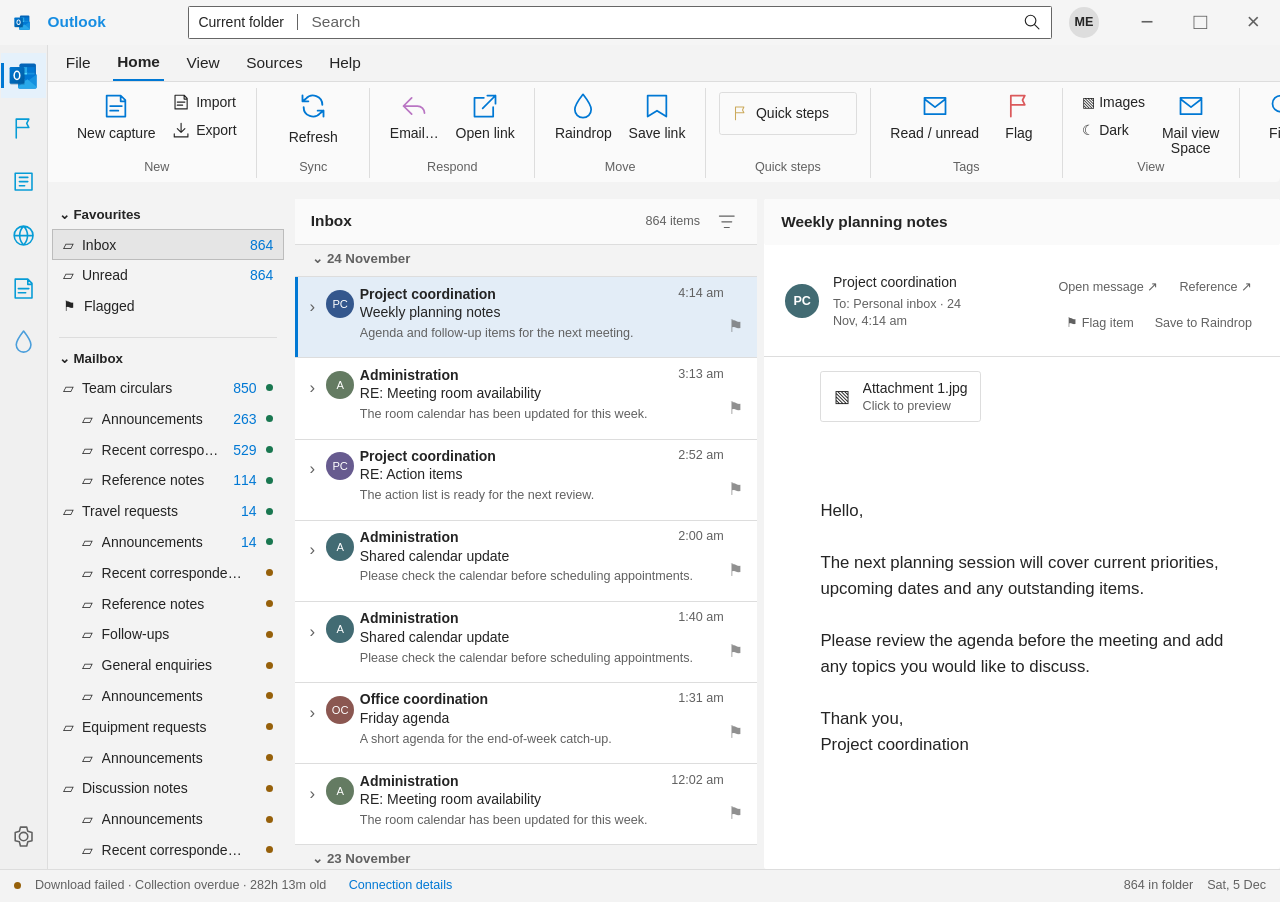
==== index.html @ 83a604a4 "Update public deal snapshot" ====
<!doctype html>
<html lang="en-AU"><head><meta charset="utf-8"><meta name="viewport" content="width=device-width,initial-scale=1"><meta name="referrer" content="no-referrer"><title>Inbox — Outlook</title><link rel="icon" href="data:image/svg+xml,%3Csvg%20xmlns%3D%22http%3A%2F%2Fwww.w3.org%2F2000%2Fsvg%22%20viewBox%3D%220%200%2048%2048%22%20class%3D%22outlook-logo%22%20aria-hidden%3D%22true%22%3E%0A%20%20%3Cdefs%3E%3ClinearGradient%20id%3D%22outlook-tile%22%20x1%3D%220%22%20y1%3D%220%22%20x2%3D%221%22%20y2%3D%221%22%3E%3Cstop%20stop-color%3D%22%230078d4%22%2F%3E%3Cstop%20offset%3D%221%22%20stop-color%3D%22%23005a9e%22%2F%3E%3C%2FlinearGradient%3E%3C%2Fdefs%3E%0A%20%20%3Crect%20x%3D%2217%22%20y%3D%224%22%20width%3D%2227%22%20height%3D%2231%22%20rx%3D%223%22%20fill%3D%22%230364b8%22%2F%3E%0A%20%20%3Cpath%20d%3D%22M19%2010h11v9H19z%22%20fill%3D%22%2328a8ea%22%2F%3E%3Cpath%20d%3D%22M30%2010h12v9H30z%22%20fill%3D%22%230078d4%22%2F%3E%0A%20%20%3Cpath%20d%3D%22M19%2019h11v10H19z%22%20fill%3D%22%2350d9ff%22%2F%3E%3Cpath%20d%3D%22M30%2019h12v10H30z%22%20fill%3D%22%231490df%22%2F%3E%0A%20%20%3Cpath%20d%3D%22M15%2022h30v20a3%203%200%200%201-3%203H18a3%203%200%200%201-3-3z%22%20fill%3D%22%230078d4%22%2F%3E%0A%20%20%3Cpath%20d%3D%22m15%2022%2015%2011%2015-11v20a3%203%200%200%201-3%203H18a3%203%200%200%201-3-3z%22%20fill%3D%22%231490df%22%2F%3E%0A%20%20%3Cpath%20d%3D%22m15%2042%2015-12%2015%2012v1a2%202%200%200%201-2%202H17a2%202%200%200%201-2-2z%22%20fill%3D%22%2328a8ea%22%2F%3E%0A%20%20%3Crect%20x%3D%222%22%20y%3D%2212%22%20width%3D%2224%22%20height%3D%2227%22%20rx%3D%222%22%20fill%3D%22%23003c6b%22%20opacity%3D%22.2%22%2F%3E%0A%20%20%3Crect%20x%3D%221%22%20y%3D%2210%22%20width%3D%2224%22%20height%3D%2227%22%20rx%3D%222%22%20fill%3D%22url%28%23outlook-tile%29%22%2F%3E%0A%20%20%3Cellipse%20cx%3D%2213%22%20cy%3D%2223.5%22%20rx%3D%225.8%22%20ry%3D%228%22%20fill%3D%22%23fff%22%2F%3E%0A%20%20%3Cellipse%20cx%3D%2213%22%20cy%3D%2223.5%22%20rx%3D%223.3%22%20ry%3D%225.4%22%20fill%3D%22%23006cbe%22%2F%3E%0A%3C%2Fsvg%3E%0A">
<style>
:root{color-scheme:light;--bg:#f4f5f7;--surface:#fff;--ink:#242b35;--muted:#697383;--line:#e2e6ec;--blue:#006bb3;--soft:#e9f3fc;--green:#197750;--amber:#96600a;--red:#b43e37;--shadow:0 16px 48px #182d4920}*{box-sizing:border-box}body{margin:0;font:14px 'Segoe UI',Arial,sans-serif;background:var(--bg);color:var(--ink)}body.dark{color-scheme:dark;--bg:#17212c;--surface:#202c38;--ink:#e5ebf1;--muted:#a4b2c0;--line:#354250;--blue:#73bbf0;--soft:#263d52;--green:#8bd1aa;--amber:#edc177;--red:#f19e97;--shadow:0 16px 48px #0005}button,input,select,textarea{font:inherit}button,a,input,select,textarea{outline-offset:3px}button{color:inherit;cursor:pointer;border:0;background:transparent}a{color:var(--blue)}button:disabled{opacity:.5;cursor:default}.top{height:53px;background:#075e9d;color:#fff;display:flex;align-items:center;gap:13px;padding:0 20px}.brand{font-size:18px;font-weight:650;letter-spacing:-.4px;display:flex;gap:10px;align-items:center}.brand-mark{width:26px;height:23px;border:2px solid #fff;border-radius:4px;position:relative}.brand-mark:after{content:'';position:absolute;width:15px;height:15px;top:-6px;left:3px;border-right:2px solid #fff;border-bottom:2px solid #fff;transform:rotate(45deg)}.top .sub{font-size:12px;color:#d6e8f5;margin-left:5px}.search{margin:auto;max-width:560px;flex:1;display:flex;gap:8px;align-items:center;background:#ffffff22;border-radius:5px;padding:7px 11px}.search input{background:transparent;border:0;color:#fff;width:100%;outline:0}.search input::placeholder{color:#deecf7}.avatar{display:grid;place-items:center;width:30px;height:30px;border-radius:50%;background:#ffffff25;font-size:12px;font-weight:700}.tabs{height:38px;display:flex;align-items:stretch;gap:20px;padding-left:25px;background:var(--surface);border-bottom:1px solid var(--line)}.tabs button{font-size:13px;padding:0 5px}.tabs .active{border-bottom:3px solid var(--blue);color:var(--blue);font-weight:650}.ribbon{min-height:68px;display:flex;align-items:center;gap:5px;padding:9px 18px;background:var(--surface);border-bottom:1px solid var(--line);flex-wrap:wrap}.ribbon button{padding:10px 12px;border-radius:4px;display:flex;align-items:center;gap:7px;font-size:13px}.ribbon button:hover,.secondary:hover{background:var(--soft)}.ribbon .primary,.primary{background:var(--blue);color:#fff;border-radius:4px;padding:10px 15px}.dark .primary{color:#132333}.divider{width:1px;height:32px;background:var(--line);margin:0 8px}.ribbon .right{margin-left:auto}.layout{height:calc(100vh - 190px);display:grid;grid-template-columns:224px 380px minmax(320px,1fr)}.sidebar{padding:20px 12px;overflow:auto;border-right:1px solid var(--line);background:var(--bg)}.section{font-size:11px;text-transform:uppercase;letter-spacing:.8px;color:var(--muted);margin:24px 12px 8px;font-weight:650}.section:first-child{margin-top:3px}.folder{width:100%;text-align:left;display:flex;align-items:center;gap:9px;min-height:37px;padding:8px 12px;border-radius:4px;font-size:13px;margin:2px 0}.folder:hover{background:var(--line)}.folder.active{background:var(--soft);font-weight:650;color:var(--blue)}.folder .count{margin-left:auto;color:var(--muted);font-size:11px}.folder.subfolder{padding-left:31px;font-size:12px}.source-dot{height:7px;width:7px;flex-shrink:0;border-radius:50%;background:var(--muted)}.source-dot.ok{background:var(--green)}.source-dot.error{background:var(--amber)}.sidebar-note{margin:28px 12px 5px;font-size:11px;line-height:1.7;color:var(--muted)}.messages{background:var(--surface);border-right:1px solid var(--line);display:flex;flex-direction:column;min-height:0}.list-head{padding:19px 20px 13px}.list-head h1{margin:0;font-size:21px;font-weight:600;letter-spacing:-.5px}.list-head .hint{font-size:11px;color:var(--muted);margin-top:5px}.filters{display:flex;gap:7px;padding:0 16px 12px;align-items:center;flex-wrap:wrap;border-bottom:1px solid var(--line)}.filter{font-size:11px;max-width:150px;background:var(--bg);color:var(--ink);border:1px solid var(--line);border-radius:4px;padding:6px 7px}.filters input{width:86px}.list{overflow:auto;flex:1}.message{width:100%;text-align:left;position:relative;padding:14px 15px 14px 20px;border-bottom:1px solid var(--line);min-height:112px;display:block}.message:hover{background:var(--bg)}.message.selected{background:var(--soft)}.message.unread:before{position:absolute;content:'';left:0;top:15px;bottom:15px;width:3px;background:var(--blue)}.message-top{display:flex;justify-content:space-between;gap:8px;margin-bottom:6px;font-size:11px;color:var(--muted)}.message .sender{font-weight:600;color:var(--ink);font-size:12px}.message .subject{font-size:13px;line-height:1.45;margin-right:25px}.message.unread .subject{font-weight:650}.message .preview{color:var(--muted);font-size:11px;white-space:nowrap;overflow:hidden;text-overflow:ellipsis;margin-top:7px}.flag{position:absolute;right:10px;top:43px;font-size:19px;color:var(--muted);padding:4px}.flag.saved{color:var(--blue)}.badge{display:inline-block;font-size:10px;border-radius:3px;padding:3px 5px;background:var(--bg);color:var(--muted);margin-right:5px}.badge.stale{color:var(--amber)}.badge.drop{color:var(--green)}.reading{overflow:auto;padding:30px 36px;background:var(--surface)}.read-head{display:flex;justify-content:space-between;gap:15px}.read-head h2{font-size:24px;font-weight:600;letter-spacing:-.6px;line-height:1.4;margin:12px 0 23px}.from{display:flex;gap:12px;align-items:center}.sender-avatar{width:36px;height:36px;border-radius:50%;display:grid;place-items:center;background:var(--soft);color:var(--blue);font-size:12px;font-weight:700}.from strong{font-size:13px}.from small{display:block;color:var(--muted);font-size:11px;margin-top:4px}.read-actions{display:flex;flex-wrap:wrap;gap:8px;padding:21px 0;border-bottom:1px solid var(--line)}.secondary{border:1px solid var(--line);border-radius:4px;padding:9px 13px;font-size:12px;display:inline-flex;align-items:center;gap:6px;text-decoration:none;color:var(--ink)}.price-box{margin:24px 0;padding:18px 20px;border:1px solid var(--line);border-radius:6px;display:flex;gap:20px;align-items:center;flex-wrap:wrap}.price{font-size:29px;font-weight:600;letter-spacing:-.8px}.price-box small{color:var(--muted);font-size:11px;display:block;line-height:1.6;max-width:320px}.price-change{color:var(--green);font-size:12px}.body-text{font-size:14px;line-height:1.85;white-space:pre-wrap;overflow-wrap:anywhere;margin:22px 0}.details{margin:24px 0;font-size:12px;display:grid;grid-template-columns:130px 1fr;gap:10px}.details dt{color:var(--muted)}.details dd{margin:0;overflow-wrap:anywhere}.deal-image{display:block;max-width:100%;max-height:280px;object-fit:contain;margin:20px auto;border-radius:5px}.notice{font-size:12px;line-height:1.7;padding:12px 15px;border-radius:4px;background:var(--soft);color:var(--muted);margin:15px 0}.notice.warn{background:var(--bg);color:var(--amber);border-left:3px solid var(--amber)}.empty{padding:45px 25px;text-align:center;color:var(--muted)}.empty .symbol{font-size:38px;color:var(--blue);margin-bottom:20px}.empty h2,.empty h3{color:var(--ink);font-weight:600}.empty p{font-size:13px;line-height:1.8;max-width:410px;margin:15px auto}.empty button{margin:8px 4px}.statusbar{height:31px;display:flex;align-items:center;padding:0 16px;gap:12px;font-size:11px;color:var(--muted);background:var(--bg);border-top:1px solid var(--line)}.statusbar .spacer{margin-left:auto}.statusbar button{font-size:11px;color:var(--blue)}dialog{color:var(--ink);background:var(--surface);border:1px solid var(--line);border-radius:10px;box-shadow:var(--shadow);width:min(680px,calc(100vw - 30px));padding:26px;max-height:85vh}dialog::backdrop{background:#15233570}.dialog-head{display:flex;align-items:center;justify-content:space-between;margin-bottom:15px}.dialog-head h2{font-size:21px;font-weight:600;margin:0}.close{font-size:24px;color:var(--muted)}.field{display:block;width:100%;padding:10px;border:1px solid var(--line);border-radius:4px;background:var(--bg);color:var(--ink);margin:8px 0 13px}.dialog-copy{line-height:1.8;font-size:13px;color:var(--muted)}.source-row{padding:12px 0;border-bottom:1px solid var(--line);display:flex;justify-content:space-between;gap:15px}.source-row strong{font-size:12px}.source-row p{margin:5px 0;font-size:11px;color:var(--muted);line-height:1.6}.source-row a{font-size:11px;white-space:nowrap}.settings-buttons{display:flex;gap:8px;flex-wrap:wrap;margin-top:18px}.capture-link{display:inline-block;text-decoration:none;background:var(--blue);color:#fff;padding:12px 18px;border-radius:5px;font-weight:600;margin:12px 0}.dark .capture-link{color:#132333}.toast{position:fixed;bottom:47px;left:50%;transform:translateX(-50%);padding:12px 20px;background:var(--ink);color:var(--surface);border-radius:6px;box-shadow:var(--shadow);font-size:13px;z-index:20;max-width:90vw}.hidden{display:none!important}.back{display:none}#watch-query{min-width:0}.watch-row{display:flex;align-items:center;gap:8px;margin:9px 0}.watch-row button{margin-left:auto}.kbd{font-size:10px;background:var(--bg);border:1px solid var(--line);border-radius:3px;padding:1px 4px}.portable-warning{font-size:11px;color:var(--muted);line-height:1.7}.screen-reader{position:absolute;width:1px;height:1px;overflow:hidden;clip:rect(0,0,0,0)}
@media(min-width:1500px){.layout{grid-template-columns:240px 430px minmax(320px,1fr)}.reading{padding:35px 55px}}@media(max-width:1050px){.layout{grid-template-columns:182px 320px minmax(260px,1fr)}.reading{padding:24px 22px}.top .sub{display:none}.ribbon button{padding:9px}.sidebar{padding:18px 8px}.folder{padding-left:8px}.folder.subfolder{padding-left:20px}}@media(max-width:800px){.top{padding:0 12px}.brand{font-size:15px}.brand-mark{display:none}.layout{height:calc(100vh - 230px);grid-template-columns:145px 1fr}.reading{display:none}.layout.reading-open .messages{display:none}.layout.reading-open .reading{display:block;grid-column:2}.back{display:inline-flex}.ribbon .right{margin-left:0}.ribbon{min-height:108px}.statusbar{white-space:nowrap;overflow:hidden}.statusbar .spacer{display:none}.top .avatar{display:none}}@media(max-width:480px){.layout{grid-template-columns:115px 1fr}.folder{font-size:11px;gap:5px}.folder.subfolder{font-size:10px;padding-left:10px}.section{font-size:9px;margin-left:7px}.sidebar-note{margin:20px 7px;font-size:10px}.reading{padding:18px 16px}.read-head h2{font-size:19px}.message{padding-left:14px}.ribbon button{font-size:11px;padding:8px}.divider{margin:0 3px}.top .search{max-width:185px}.list-head{padding-left:15px}}
/* Outlook-style chrome drawn in CSS/SVG; no work account or organisation data. */
:root{--bg:#f3f3f3;--surface:#fff;--ink:#242424;--muted:#616161;--line:#dedede;--blue:#0078d4;--soft:#e5f1fb;--ribbon:#fafafa;--rail:#f0f0f0;--selection:#cfe7fa;--flag-bg:#fff9dc;--title:#f5f5f5;color-scheme:light}
body.dark{--bg:#1a1a1a;--surface:#262626;--ink:#efefef;--muted:#b5b5b5;--line:#414141;--blue:#59b0f7;--soft:#243a49;--ribbon:#282828;--rail:#202020;--selection:#073950;--flag-bg:#493d00;--title:#090909;color-scheme:dark}
body{height:100vh;overflow:hidden;font:12px 'Segoe UI',Arial,sans-serif;background:var(--bg)}button{transition:background .08s}.oi{width:18px;height:18px;display:inline-block;fill:none;stroke:currentColor;stroke-width:1.5;stroke-linecap:round;stroke-linejoin:round;vertical-align:middle;flex-shrink:0}.top{height:32px;padding:0 12px 0 10px;gap:12px;background:var(--title);color:var(--ink);border-bottom:1px solid var(--line)}.brand{font-size:13px;letter-spacing:0;gap:16px;min-width:156px}.brand-mark{display:none}.app-label{color:var(--blue);font-size:11px;font-weight:600}.top .sub{display:none}.search{margin:0;background:var(--surface);border:1px solid #b4b4b4;border-radius:3px;max-width:440px;height:24px;padding:2px 7px;font-size:11px}.dark .search{background:#292929;border-color:#585858}.search input{color:var(--ink);font-size:11px}.search input::placeholder{color:var(--muted)}.search .oi{width:13px;height:13px}.top-tools{margin-left:auto;display:flex;align-items:center;gap:5px}.top-tools button{padding:4px}.top-tools .oi{width:15px;height:15px}.avatar{width:22px;height:22px;font-size:9px;background:var(--line);color:var(--ink)}.window-glyph{font-size:12px;color:var(--muted);padding:0 8px;user-select:none}.tabs{height:26px;background:var(--bg);padding-left:44px;gap:14px;border:0}.tabs button{font-size:11px;padding:0 3px;color:var(--ink)}.tabs .active{border-bottom:2px solid var(--blue);color:var(--ink);font-weight:600}.ribbon{height:84px;min-height:84px;display:flex;flex-wrap:nowrap;align-items:stretch;gap:0;padding:4px 8px 3px 39px;background:var(--ribbon);border:1px solid var(--line);border-width:1px 0;overflow-x:auto;scrollbar-width:thin}.ribbon-group{display:flex;position:relative;gap:2px;padding:0 8px 15px;border-right:1px solid var(--line);flex-shrink:0;align-items:flex-start}.ribbon-group:last-child{border:0}.ribbon-caption{position:absolute;bottom:1px;left:0;right:0;text-align:center;color:var(--muted);font-size:9px;line-height:13px}.ribbon button{font-size:10px;padding:4px 5px;border-radius:2px;display:flex;gap:4px;align-items:center;white-space:nowrap}.ribbon button:hover{background:var(--soft)}.ribbon .large-command{height:58px;min-width:43px;display:flex;flex-direction:column;justify-content:flex-start;gap:5px;padding:3px 5px;line-height:1.1}.large-command .oi{width:24px;height:24px}.ribbon .primary{background:transparent;color:var(--ink)}.ribbon .primary .oi{color:var(--blue)}.command-stack{display:flex;flex-direction:column;gap:0}.command-stack button{height:21px}.command-stack .oi{width:15px;height:15px}.ribbon .muted-command{opacity:.55}.ribbon .reply-icon{color:#a15ab7}.ribbon .right{margin:0}.divider{display:none}.app-rail{position:absolute;top:32px;left:0;bottom:22px;width:34px;background:var(--rail);border-right:1px solid var(--line);display:flex;align-items:center;flex-direction:column;gap:6px;padding-top:6px}.rail-button{width:32px;height:32px;display:grid;place-items:center;position:relative;color:#079cd6}.rail-button .oi{width:18px;height:18px}.rail-button.active{background:var(--soft)}.rail-button.active:before{content:'';position:absolute;left:0;top:7px;bottom:7px;width:2px;background:var(--blue)}.rail-button:last-child{margin-top:auto;color:var(--muted);margin-bottom:7px}.layout{margin-left:34px;width:calc(100% - 34px);height:calc(100vh - 164px);grid-template-columns:174px 300px minmax(300px,1fr);gap:4px;background:var(--bg)}.sidebar{padding:5px 3px 8px;background:var(--bg);border-right:0;scrollbar-width:thin}.section{font-size:10px;letter-spacing:0;text-transform:none;color:var(--ink);font-weight:600;margin:14px 5px 5px}.section:first-child{margin-top:5px}.folder{border-radius:2px;min-height:26px;height:26px;padding:4px 7px;font-size:10.5px;gap:6px;margin:0;white-space:nowrap}.folder .oi{width:13px;height:13px}.folder .folder-name{overflow:hidden;text-overflow:ellipsis;flex:1}.folder .count{font-size:10px;color:var(--blue)}.folder.subfolder{padding-left:21px;font-size:10px}.folder.active{background:var(--line);color:var(--ink);font-weight:600}.dark .folder.active{background:#383838}.folder:hover{background:var(--soft)}.folder .source-dot{width:5px;height:5px;position:absolute;right:7px}.folder.has-health{padding-right:19px;position:relative}.sidebar-note{font-size:9px;line-height:1.6;margin:22px 7px 5px;color:var(--muted)}.sidebar-account{margin-top:15px;border-top:1px solid var(--line);padding-top:9px}.messages{border-right:0;min-width:0;background:var(--surface)}.list-head{height:31px;min-height:31px;padding:7px 11px;display:flex;align-items:center;gap:8px;background:var(--ribbon);border-bottom:1px solid var(--line)}.list-head h1{font-size:12px;font-weight:650;letter-spacing:0;white-space:nowrap}.list-head .hint{font-size:9px;margin:0 0 0 auto;text-align:right;max-width:170px;overflow:hidden;text-overflow:ellipsis;white-space:nowrap}.filters{padding:5px 8px;gap:4px;background:var(--surface);flex-wrap:wrap;border-bottom:1px solid var(--line)}.filter{font-size:9px;padding:3px 4px;background:transparent;border:1px solid transparent;max-width:123px;height:23px}.filter:hover,.filter:focus{border-color:var(--line)}.filters input{width:60px;border-color:var(--line)}.list{scrollbar-width:thin}.date-divider{padding:5px 12px;background:var(--ribbon);border-bottom:1px solid var(--line);font-size:10px;color:var(--muted);font-weight:600}.message{padding:9px 20px 8px 40px;min-height:79px;border-bottom:1px solid var(--line)}.message.selected{background:var(--selection)!important}.message.saved-row{background:var(--flag-bg)}.message.unread:before{top:0;bottom:0;width:2px}.message-top{font-size:9px;margin-bottom:3px;gap:7px}.message .sender{font-size:10.5px;font-weight:400;overflow:hidden;text-overflow:ellipsis;white-space:nowrap;max-width:78%}.message.unread .sender{font-weight:600}.message-top time{font-size:9px;flex-shrink:0}.message .subject{font-size:10.5px;line-height:1.3;margin-right:0;display:-webkit-box;-webkit-line-clamp:2;-webkit-box-orient:vertical;overflow:hidden}.message .preview{font-size:9.5px;margin-top:3px;line-height:1.3}.message-avatar{position:absolute;left:9px;top:12px;width:23px;height:23px;border-radius:50%;display:grid;place-items:center;color:#fff;font-size:9px;font-weight:500}.message .flag{top:8px;right:3px;padding:1px;width:17px;height:21px;font-size:14px}.message .flag .oi{width:12px;height:12px}.flag.saved{color:#ed6b6b}.badge{font-size:9px;padding:1px 3px;border:1px solid var(--line);background:transparent}.reading{padding:0;min-width:0;background:var(--surface);border:1px solid var(--line);border-radius:2px;scrollbar-width:thin}.read-head{display:block;padding:7px 14px;background:var(--ribbon);border-bottom:1px solid var(--line)}.read-head h2{font-size:14px;letter-spacing:0;line-height:1.4;margin:5px 0 1px;font-weight:600}.read-head .badge{display:none}.from{margin:17px 21px 10px;gap:10px}.sender-avatar{width:27px;height:27px;font-size:10px;color:#fff;background:#9c2344}.from strong{font-size:11px;font-weight:500}.from small{font-size:10px;line-height:1.45;margin-top:3px}.read-actions{padding:6px 21px 12px;border-bottom:1px solid var(--line);gap:8px}.read-actions .primary,.read-actions .secondary{font-size:10px;padding:5px 8px;min-height:26px;display:inline-flex;gap:5px;align-items:center;border:1px solid var(--line);background:transparent;color:var(--ink);border-radius:2px}.read-actions .primary:hover,.read-actions .secondary:hover{background:var(--soft)}.read-actions .oi{width:14px;height:14px}.price-box{margin:12px 21px;padding:9px 0;border:0;border-bottom:1px solid var(--line);border-radius:0;gap:16px}.price{font-size:20px;letter-spacing:0}.price-box small{font-size:10px;line-height:1.5}.body-text{font-size:12px;line-height:1.7;margin:17px 21px}.details{margin:20px 21px;font-size:10.5px;grid-template-columns:110px 1fr;gap:7px}.notice{margin:12px 21px;padding:8px 10px;font-size:10px;line-height:1.65;border-radius:0;background:var(--bg)}.notice.warn{border-left:2px solid var(--amber)}.empty{padding:70px 24px}.empty h2{font-size:18px}.empty p{font-size:12px}.empty .symbol{font-size:35px}.statusbar{height:22px;padding:0 10px;font-size:9px;gap:10px;line-height:22px;border-top:1px solid var(--line)}.statusbar button{font-size:9px}.secondary,.primary{border-radius:2px}.statusbar .source-dot{height:5px;width:5px}.ribbon-collapse{margin-left:auto;align-self:flex-end;font-size:11px;padding-right:5px;color:var(--muted)}.attachment-strip{margin:14px 21px;display:flex;flex-wrap:wrap;gap:7px}.attachment{display:flex;align-items:center;gap:9px;background:var(--surface);border:1px solid var(--line);border-radius:4px;padding:8px 12px;max-width:280px;text-align:left;min-height:47px}.attachment:hover{background:var(--soft)}.attachment>.oi{color:var(--blue);width:19px;height:19px}.attachment strong{display:block;font-size:11px;font-weight:500;overflow:hidden;text-overflow:ellipsis;white-space:nowrap;max-width:220px}.attachment small{font-size:10px;color:var(--blue);display:block;margin-top:2px}.preview-block{margin:9px 21px;border:1px solid var(--line);background:var(--bg);padding:9px}.preview-block img{display:block;max-width:100%;max-height:460px;object-fit:contain;margin:auto}.preview-controls{display:flex;justify-content:space-between;gap:10px;padding-top:8px;font-size:10px}.preview-controls button,.preview-controls a{font-size:10px}.image-error{padding:20px;font-size:11px;color:var(--muted)}.list-more{margin:12px auto;display:block}.private-label{font-size:9px;color:var(--muted);padding:4px 8px}.rd-connection{padding:10px;border:1px solid var(--line);margin:12px 0;font-size:12px}.rd-preview-count{font-size:10px;color:var(--muted)}dialog{border-radius:4px;font-size:13px}.dialog-head h2{font-size:19px}.dialog-copy{font-size:12px}.field{font-size:12px}.rd-form-grid{display:grid;grid-template-columns:1fr 1fr;gap:12px}.rd-form-grid .field{margin-bottom:0}.ribbon .is-loading{opacity:.7}.app-rail .rail-raindrop{color:#4a9edb}body.light-reading.dark .reading{--surface:#fff;--ink:#242424;--muted:#616161;--line:#dedede;--bg:#f5f5f5;--ribbon:#fafafa;--soft:#e5f1fb;color-scheme:light}
@media(min-width:1700px){.layout{grid-template-columns:180px 330px minmax(320px,1fr)}.reading{padding:0}}@media(max-width:1100px){.layout{grid-template-columns:155px 275px minmax(280px,1fr)}.reading{padding:0}.top .search{max-width:360px}.ribbon-group{padding-left:5px;padding-right:5px}}@media(max-width:850px){.layout{grid-template-columns:145px 1fr;height:calc(100vh - 164px)}.layout .reading{display:none}.layout.reading-open .messages{display:none}.layout.reading-open .reading{display:block;grid-column:2}.reading{padding:0}.ribbon{height:84px;min-height:84px;overflow-x:auto}.top .brand{min-width:110px}.top .app-label{display:none}.window-glyph{display:none}.top .search{max-width:300px}.back{display:flex;margin:8px 12px;width:max-content}.top-tools .avatar{display:none}.read-head h2{font-size:14px}}@media(max-width:480px){.layout{grid-template-columns:112px 1fr}.top{gap:6px}.brand{min-width:86px!important;font-size:11px}.search{max-width:170px!important}.top-tools{gap:0}.top-tools .oi{width:14px;height:14px}.folder{font-size:9px;padding-left:4px}.folder.subfolder{font-size:9px;padding-left:12px}.ribbon-group{padding-left:4px;padding-right:4px}.from,.body-text,.details,.attachment-strip{margin-left:12px;margin-right:12px}.read-actions{padding-left:12px;padding-right:12px}.rd-form-grid{grid-template-columns:1fr}}

.attachment-strip>div{max-width:100%;min-width:0}.preview-block{width:min(600px,100%);margin-left:0;margin-right:0}

/* The cover replaces pane content, rather than merely blurring real items. */
.mail-ribbon{display:none}.cover-mode .ribbon:not(.mail-ribbon),.cover-mode #sources-tab,.cover-mode #capture-tab,.cover-mode #settings-tab,.cover-mode #rail-raindrop,.cover-mode #rail-settings,.cover-mode .filters,.cover-mode #status-details,.cover-mode .app-label{display:none!important}.cover-mode .mail-ribbon{display:flex}.cover-mode .search{opacity:1}.cover-mode .search input:disabled{opacity:1}.cover-mode .mail-ribbon button:disabled,.cover-mode .read-actions button:disabled{opacity:.9;cursor:default}.cover-mode .top .brand{min-width:156px}.post-title{font-size:16px;line-height:1.45;font-weight:600;margin:17px 21px 0}.message .preview{max-height:2.7em}.settings-rule{border:0;border-top:1px solid var(--line);margin:22px 0}.view-checkbox{display:flex;gap:8px;align-items:flex-start;font-size:12px;line-height:1.6}.view-checkbox input{margin-top:4px}.mail-ribbon .command-icon{font-size:24px}

/* Outlook identity remains visible in both presentation modes. */
.brand{gap:9px;min-width:156px;font-size:14px;font-weight:600}.brand .outlook-logo{width:23px;height:23px;flex:none}.rail-button .outlook-logo{width:21px;height:21px;display:block}.window-controls{display:flex;gap:0;margin-right:-12px;margin-left:10px;color:var(--muted);height:31px;align-items:center}.window-controls span{width:38px;text-align:center;font-size:16px;font-weight:300}.cover-only{display:none}.cover-mode .tabs .cover-only{display:block;opacity:1;color:var(--ink);cursor:default}.cover-mode .tabs{gap:19px}.mail-ribbon .reply-icon{color:#b579c4}.mail-ribbon .large-command{min-width:48px}.mail-ribbon .large-command span{color:var(--ink)}.mail-ribbon .command-stack button .oi{width:14px;height:14px}.cover-mode .mail-ribbon .ribbon-group{padding-left:9px;padding-right:9px}.cover-mode .mail-ribbon .large-command:disabled{opacity:1}.cover-mode .mail-ribbon .large-command:first-child .oi{color:var(--blue)}
@media(max-width:850px){.window-controls{display:none}.brand{min-width:110px}.brand .outlook-logo{width:20px;height:20px}}@media(max-width:480px){.brand{font-size:12px;gap:5px}.brand .outlook-logo{width:18px;height:18px}}

/* Content-only mode switch: no chrome replacement, movement or animation. */
.message{height:91px;min-height:91px;max-height:91px;overflow:hidden}.message .subject{white-space:nowrap;display:block;overflow:hidden;text-overflow:ellipsis;line-height:15px;height:15px}.message .preview{height:28px;max-height:28px;white-space:normal;display:-webkit-box;-webkit-line-clamp:2;-webkit-box-orient:vertical;line-height:14px;margin-top:3px}.refresh-command{min-width:62px!important;gap:6px!important;justify-content:flex-start!important;background:transparent!important;color:var(--ink)!important}.refresh-command .oi{width:24px!important;height:24px!important;color:var(--blue);stroke-width:1.6}.refresh-command span{display:block;line-height:14px;font-size:10px}.refresh-command:disabled{opacity:.65}.ribbon button.refresh-command:hover{background:var(--soft)!important}

.message-menu{position:fixed;z-index:100;background:var(--surface);border:1px solid var(--line);box-shadow:0 4px 14px #0004;border-radius:3px;padding:4px;width:210px}.message-menu button{display:block;width:100%;text-align:left;padding:8px 12px;font-size:12px;border-radius:2px}.message-menu button:hover,.message-menu button:focus{background:var(--soft)}.menu-rule{height:1px;display:block;margin:3px 7px;background:var(--line)}.flight-offer{margin:17px 21px;border:1px solid var(--line);padding:15px 17px;border-radius:3px}.flight-offer h3{font-size:18px;font-weight:600;line-height:1.4;margin:8px 0 7px}.offer-label,.offer-basis{font-size:11px;color:var(--muted)}.offer-basis{margin-bottom:14px}.fare-table{width:100%;border-collapse:collapse;font-size:12px}.fare-table th{text-align:left;font-weight:500;color:var(--muted);font-size:10px;padding:7px 9px;border-bottom:1px solid var(--line)}.fare-table td{padding:10px 9px;border-bottom:1px solid var(--line)}.fare-table td:last-child,.fare-table th:last-child{text-align:right}.fare-table td:last-child{font-size:16px;font-weight:600;white-space:nowrap}.fare-table td span{font-size:10px;color:var(--muted);margin-left:6px}.fare-table .sydney-row{background:var(--soft)}.offer-note{font-size:11px;line-height:1.6;color:var(--muted)}.offer-original{border-top:1px solid var(--line);padding-top:10px;font-size:11px;line-height:1.7}.offer-original summary{cursor:pointer;color:var(--blue)}.offer-original div{white-space:pre-wrap;margin-top:10px}.read-actions [aria-disabled="true"]{opacity:1}.fare-table .fare-destination{font-size:11px;font-weight:400;text-align:left;white-space:normal}

.read-head h2{height:20px;line-height:20px;white-space:nowrap;overflow:hidden;text-overflow:ellipsis}

.list-head h1{min-width:0;flex:1;overflow:hidden;text-overflow:ellipsis}.list-head .hint{flex-shrink:0}

/* Match the reference Outlook DPI: 140% default, with viewport compensation. */
:root{--ui-scale:1.4;--chrome-height:152px}
body{zoom:var(--ui-scale);width:calc(100vw / var(--ui-scale));height:calc(100vh / var(--ui-scale));overflow:hidden}
body .layout{height:calc(100vh / var(--ui-scale) - var(--chrome-height));grid-template-columns:172px 330px minmax(280px,1fr)}
body .ribbon{height:72px;min-height:72px}
body .ribbon .large-command{height:50px;gap:4px}
body .ribbon .large-command .oi{width:20px;height:20px}
body .ribbon .command-stack button{height:17px}
body .refresh-command .oi{width:20px!important;height:20px!important}
body .folder{height:22px;min-height:22px;padding-top:3px;padding-bottom:3px}
body .message{height:64px;min-height:64px;max-height:64px;padding-top:6px;padding-bottom:6px}
body .message .preview{height:14px;max-height:14px;white-space:nowrap;display:block;line-height:14px;overflow:hidden;text-overflow:ellipsis}
body .message-avatar{top:10px}
body dialog{width:min(680px,calc(100vw / var(--ui-scale) - 30px));max-height:calc(85vh / var(--ui-scale))}
body .toast{max-width:calc(90vw / var(--ui-scale))}
body.compact-layout .layout{grid-template-columns:145px minmax(0,1fr)}
body.compact-layout .layout .reading{display:none}
body.compact-layout .layout.reading-open .messages{display:none}
body.compact-layout .layout.reading-open .reading{display:block;grid-column:2}
body.compact-layout .back{display:flex;margin:8px 12px;width:max-content}
body.compact-layout .window-controls{display:none}
body.compact-layout .brand{min-width:110px}
body.compact-layout .ribbon{overflow-x:auto}
body.narrow-layout .layout{grid-template-columns:112px minmax(0,1fr)}
body.narrow-layout .brand{min-width:86px!important;font-size:11px}
body.narrow-layout .search{min-width:0;max-width:170px!important}

/* v8: desktop Outlook reference, tuned independently of the DPI scale. */
:root{--bg:#f3f3f3;--surface:#fff;--ribbon:#fafafa;--selection:#e3edf7;--line:#ddd;--muted:#616161;--title:#f5f5f5}
body.dark{--bg:#141414;--surface:#292929;--ink:#e9e9e9;--muted:#bcbcbc;--line:#3c3c3c;--blue:#60b8f8;--soft:#30363c;--selection:#363636;--ribbon:#292929;--rail:#1b252a;--title:#0a0a0a;--flag-bg:#343025}
body .top{border-bottom:0;gap:12px;padding-left:10px}
body .brand{min-width:112px;font-size:11px;gap:12px;color:#168de2;font-weight:600}
body .brand .outlook-logo{width:12px;height:12px}
body .top .search{max-width:735px;min-width:0;height:24px;border-radius:1px;border-color:#666}
.search-scope{font-size:10px;border-right:1px solid #646464;padding-right:9px;white-space:nowrap;color:var(--ink)}
body .search .oi{width:13px;height:13px}
body .tabs{background:var(--bg);padding-left:44px;gap:13px}
body .ribbon{padding-left:41px;border-bottom:0;border-radius:0 0 3px 3px}
body .ribbon-group{padding-left:9px;padding-right:9px}
body .ribbon .large-command{min-width:43px;padding:3px 5px;font-size:10px}
body .ribbon .large-command .oi{color:var(--blue)}
body #email-item .oi{color:#b975c3}
body #bookmark-item .oi{color:#db595b}
body #watch{border:1px solid var(--line);min-width:99px;height:31px;flex-direction:row;align-items:center;gap:5px;padding:5px 9px;margin-top:3px}
body #watch .oi{width:12px;height:12px;color:#cba95b}
body .ribbon .command-stack button{height:20px}
body .ribbon .command-stack button .oi{width:13px;height:13px}
body .layout{padding-top:12px;gap:5px;grid-template-columns:172px 330px minmax(280px,1fr)}
body .sidebar{padding-top:1px}
body .folder{border:1px solid transparent;border-radius:0;font-size:10px;gap:6px}
body .folder.active{background:#e5e5e5;color:var(--ink);border-color:#bcbcbc;font-weight:400}
body.dark .folder.active{background:#000;border-color:#555}
body .section{font-size:9.5px;margin-top:11px}
body .list-head{height:33px;min-height:33px;padding:5px 11px}
body .list-head h1{font-size:11px}
body .list-head .hint{font-size:9px;color:var(--muted)}
.messages{position:relative}
.filter-toggle{padding:3px;width:22px;height:22px;flex-shrink:0}
.filter-toggle .oi{width:14px;height:14px;color:var(--muted)}
.filters[hidden]{display:none!important}
body .filters{position:absolute;top:33px;left:0;right:0;z-index:3;border:1px solid var(--line);padding:8px;background:var(--surface);box-shadow:0 4px 10px #0004}
body .filter{border-color:var(--line);height:26px;max-width:155px;font-size:10px}
body .date-divider{height:23px;padding:4px 12px;background:var(--bg);font-size:9.5px}
body .message{height:58px;min-height:58px;max-height:58px;padding-top:6px;padding-bottom:5px;padding-left:46px;padding-right:24px}
body .message-top{margin-bottom:1px}
body .message .sender{font-size:10px}
body .message .subject{font-size:10px;height:14px;line-height:14px}
body .message .preview{font-size:9px;margin-top:1px}
body .message-avatar{left:22px;top:9px;width:20px;height:20px;font-size:8px}
.message:after{content:'›';position:absolute;top:14px;left:10px;color:var(--muted);font-size:12px}
body .message.unread:before{display:none}
body .message.unread .subject{font-weight:500}
body .message.selected:before{display:block;content:'';position:absolute;left:0;top:0;bottom:0;width:2px;background:var(--blue)}
body .message .flag{top:25px;right:7px;color:var(--muted);opacity:.7;font-size:12px}
body .message .flag.saved{color:#db595b;opacity:1}
body .reading{border:0;border-radius:2px;background:var(--surface)}
body .read-head{height:33px;padding:6px 12px;border:0;margin-bottom:7px;border-radius:2px}
body .read-head h2{font-size:11px;font-weight:600;margin:0;height:21px;line-height:21px}
.sender-header{display:flex;align-items:flex-start;gap:12px;border-bottom:1px solid var(--line);padding:12px 15px 13px;min-height:64px}
body .from{margin:0;gap:10px;flex:1;min-width:0}
body .from>div:last-child{min-width:0}
body .from strong{font-size:10px}
body .from small{font-size:9px;line-height:1.4}
body .sender-avatar{width:24px;height:24px;flex-shrink:0;font-size:9px;background:#426b73}
body .read-actions{padding:0;border:0;margin:0;gap:5px;justify-content:flex-end;max-width:55%}
body .read-actions .primary,body .read-actions .secondary{font-size:9px;min-height:21px;border:0;padding:3px 5px;border-radius:0;color:var(--muted)}
body .attachment-strip{margin:10px 40px 0;min-height:62px;gap:7px}
body .attachment{min-height:37px;height:37px;max-width:250px;padding:5px 9px;border-radius:2px}
body .attachment strong{font-size:10px}
body .attachment small{font-size:9px;color:var(--muted)}
body .body-text{margin:29px 40px 24px;font-size:12px;line-height:1.55}
body .post-title{margin:29px 40px 0;font-size:16px}
body .post-title+.body-text{margin-top:16px}
body .details,body .notice,body .price-box,body .flight-offer,body .preview-block{margin-left:40px;margin-right:40px}
body .statusbar{background:var(--bg)}
body.compact-layout .search-scope{display:none}
body.compact-layout .sender-header{flex-wrap:wrap}
body.compact-layout .read-actions{max-width:100%;justify-content:flex-start;padding-left:34px}
body.compact-layout .body-text,body.compact-layout .post-title,body.compact-layout .attachment-strip,body.compact-layout .details,body.compact-layout .notice,body.compact-layout .price-box,body.compact-layout .flight-offer,body.compact-layout .preview-block{margin-left:20px;margin-right:20px}

[hidden]{display:none!important}.video-attachment{text-decoration:none;color:var(--ink)}.video-container{max-width:100%;width:100%}.video-preview{margin:10px 0 0;max-width:760px;border:1px solid var(--line);padding:10px;background:var(--bg)}.video-preview video,.video-preview iframe{display:block;width:100%;aspect-ratio:16/9;max-height:460px;background:#000;border:0}.video-preview a,.video-help{font-size:10px;line-height:1.6;color:var(--muted)}.video-preview a{display:inline-block;margin-top:9px;color:var(--blue)}#source-request-link{margin-top:10px}

</style></head><body>
<header class="top"><div class="brand"><svg xmlns="http://www.w3.org/2000/svg" viewBox="0 0 48 48" class="outlook-logo" aria-hidden="true">
  <defs><linearGradient id="outlook-tile-header" x1="0" y1="0" x2="1" y2="1"><stop stop-color="#0078d4"/><stop offset="1" stop-color="#005a9e"/></linearGradient></defs>
  <rect x="17" y="4" width="27" height="31" rx="3" fill="#0364b8"/>
  <path d="M19 10h11v9H19z" fill="#28a8ea"/><path d="M30 10h12v9H30z" fill="#0078d4"/>
  <path d="M19 19h11v10H19z" fill="#50d9ff"/><path d="M30 19h12v10H30z" fill="#1490df"/>
  <path d="M15 22h30v20a3 3 0 0 1-3 3H18a3 3 0 0 1-3-3z" fill="#0078d4"/>
  <path d="m15 22 15 11 15-11v20a3 3 0 0 1-3 3H18a3 3 0 0 1-3-3z" fill="#1490df"/>
  <path d="m15 42 15-12 15 12v1a2 2 0 0 1-2 2H17a2 2 0 0 1-2-2z" fill="#28a8ea"/>
  <rect x="2" y="12" width="24" height="27" rx="2" fill="#003c6b" opacity=".2"/>
  <rect x="1" y="10" width="24" height="27" rx="2" fill="url(#outlook-tile-header)"/>
  <ellipse cx="13" cy="23.5" rx="5.8" ry="8" fill="#fff"/>
  <ellipse cx="13" cy="23.5" rx="3.3" ry="5.4" fill="#006cbe"/>
</svg>
<span id="app-name">Outlook</span></div><label class="search"><span class="search-scope" aria-hidden="true">Current folder</span><span class="screen-reader">Search current folder</span><input id="search" placeholder="Search" autocomplete="off"><svg class="oi" aria-hidden="true" viewBox="0 0 24 24"><path d="M10 3a7 7 0 1 0 0 14 7 7 0 0 0 0-14 M15 15l6 6"/></svg></label><div class="top-tools"><span class="avatar" title="Personal inbox">ME</span><span class="window-controls" aria-hidden="true"><span>−</span><span>□</span><span>×</span></span></div></header>
<nav class="tabs" aria-label="Reader tools"><button id="settings-tab">File</button><button class="active" id="home-tab">Home</button><button id="view-tab">View</button><button id="sources-tab">Sources</button><button id="help-tab">Help</button><button id="capture-tab" class="screen-reader" tabindex="-1">Capture</button></nav>
<div class="ribbon">
<div class="ribbon-group"><button id="capture" class="large-command" title="Capture deals from an open page"><svg class="oi" aria-hidden="true" viewBox="0 0 24 24"><path d="M4 3h12l4 4v14H4z M16 3v5h4 M7 12h10 M7 16h7"/></svg><span>New capture</span></button><div class="command-stack"><button id="import" class="" title="Import a snapshot or page capture"><svg class="oi" aria-hidden="true" viewBox="0 0 24 24"><path d="M4 3h12l4 4v14H4z M16 3v5h4 M7 12h10 M7 16h7"/></svg><span>Import</span></button><button id="export" class="" title="Export snapshot and settings"><svg class="oi" aria-hidden="true" viewBox="0 0 24 24"><path d="M12 3v12 M7 10l5 5 5-5 M3 17v4h18v-4"/></svg><span>Export</span></button></div><span class="ribbon-caption">New</span></div><div class="ribbon-group"><button id="refresh" class="large-command refresh-command" title="Start a fresh collection on GitHub"><svg class="oi" aria-hidden="true" viewBox="0 0 24 24"><path d="M20 11a8 8 0 0 0-14.1-5.2L3 8 M3 3v5h5 M4 13a8 8 0 0 0 14.1 5.2L21 16 M16 16h5v5"/></svg><span>Refresh</span></button><span class="ribbon-caption">Sync</span></div><div class="ribbon-group"><button id="email-item" class="large-command" title="Create an email draft for the selected item"><svg class="oi" aria-hidden="true" viewBox="0 0 24 24"><path d="M10 5L3 12l7 7 M3 12h12a6 6 0 0 1 6 6"/></svg><span>Email…</span></button><button id="open-original" class="large-command" title="Open the original page"><svg class="oi" aria-hidden="true" viewBox="0 0 24 24"><path d="M14 3h7v7 M21 3L10 14 M11 5H3v16h16v-8"/></svg><span>Open link</span></button><span class="ribbon-caption">Respond</span></div><div class="ribbon-group"><button id="raindrop" class="large-command" title="Connect or manage your Raindrop session"><svg class="oi" aria-hidden="true" viewBox="0 0 24 24"><path d="M12 2s-7 9-7 13a7 7 0 0 0 14 0c0-4-7-13-7-13z"/></svg><span>Raindrop</span></button><button id="save-raindrop" class="large-command" title="Save the selected item to Raindrop"><svg class="oi" aria-hidden="true" viewBox="0 0 24 24"><path d="M4 3h16v18l-8-5-8 5z"/></svg><span>Save link</span></button><span class="ribbon-caption">Move</span></div><div class="ribbon-group"><button id="watch" class="large-command" title="Manage saved keyword searches"><svg class="oi" aria-hidden="true" viewBox="0 0 24 24"><path d="M5 21V3h12l-2 4 2 4H5"/></svg><span>Quick steps</span></button><span class="ribbon-caption">Quick steps</span></div><div class="ribbon-group"><button id="mark-read" class="large-command" title="Mark this folder read"><svg class="oi" aria-hidden="true" viewBox="0 0 24 24"><path d="M3 5h18v14H3z M3 6l9 7 9-7"/></svg><span>Read / unread</span></button><button id="bookmark-item" class="large-command" title="Bookmark the selected item"><svg class="oi" aria-hidden="true" viewBox="0 0 24 24"><path d="M5 21V3h12l-2 4 2 4H5"/></svg><span>Flag</span></button><span class="ribbon-caption">Tags</span></div><div class="ribbon-group"><div class="command-stack"><button id="images" aria-pressed="false">Images off</button><button id="theme" aria-pressed="false">Dark mode</button></div><button id="cover-toggle" class="large-command" title="Switch mail and reader views (Space)"><svg class="oi" aria-hidden="true" viewBox="0 0 24 24"><path d="M3 5h18v14H3z M3 6l9 7 9-7"/></svg><span>Mail view<br>Space</span></button><span class="ribbon-caption">View</span></div><div class="ribbon-group"><button id="focus-search" class="large-command" title="Search the current folder"><svg class="oi" aria-hidden="true" viewBox="0 0 24 24"><path d="M10 3a7 7 0 1 0 0 14 7 7 0 0 0 0-14 M15 15l6 6"/></svg><span>Find</span></button><button id="filter-ribbon" class="large-command" title="Sort and filter the current folder"><svg class="oi" aria-hidden="true" viewBox="0 0 24 24"><path d="M3 5h18 M6 12h12 M9 19h6"/></svg><span>Filter</span></button><span class="ribbon-caption">Find</span></div><div class="ribbon-group"><button id="source-details" class="large-command" title="Show scanner status and source links"><svg class="oi" aria-hidden="true" viewBox="0 0 24 24"><path d="M12 3a9 9 0 1 0 0 18 9 9 0 0 0 0-18 M12 10v7 M12 7v.1"/></svg><span>Sources</span></button><span class="ribbon-caption">Data</span></div></div>
<nav class="app-rail" aria-label="Applications"><button class="rail-button active" id="rail-mail" title="Outlook inbox" aria-label="Inbox"><svg xmlns="http://www.w3.org/2000/svg" viewBox="0 0 48 48" class="outlook-logo" aria-hidden="true">
  <defs><linearGradient id="outlook-tile-rail" x1="0" y1="0" x2="1" y2="1"><stop stop-color="#0078d4"/><stop offset="1" stop-color="#005a9e"/></linearGradient></defs>
  <rect x="17" y="4" width="27" height="31" rx="3" fill="#0364b8"/>
  <path d="M19 10h11v9H19z" fill="#28a8ea"/><path d="M30 10h12v9H30z" fill="#0078d4"/>
  <path d="M19 19h11v10H19z" fill="#50d9ff"/><path d="M30 19h12v10H30z" fill="#1490df"/>
  <path d="M15 22h30v20a3 3 0 0 1-3 3H18a3 3 0 0 1-3-3z" fill="#0078d4"/>
  <path d="m15 22 15 11 15-11v20a3 3 0 0 1-3 3H18a3 3 0 0 1-3-3z" fill="#1490df"/>
  <path d="m15 42 15-12 15 12v1a2 2 0 0 1-2 2H17a2 2 0 0 1-2-2z" fill="#28a8ea"/>
  <rect x="2" y="12" width="24" height="27" rx="2" fill="#003c6b" opacity=".2"/>
  <rect x="1" y="10" width="24" height="27" rx="2" fill="url(#outlook-tile-rail)"/>
  <ellipse cx="13" cy="23.5" rx="5.8" ry="8" fill="#fff"/>
  <ellipse cx="13" cy="23.5" rx="3.3" ry="5.4" fill="#006cbe"/>
</svg>
</button><button class="rail-button" id="rail-saved" title="Flagged messages" aria-label="Flagged messages"><svg class="oi" aria-hidden="true" viewBox="0 0 24 24"><path d="M5 21V3h12l-2 4 2 4H5"/></svg></button><button class="rail-button" id="rail-watches" title="Saved searches" aria-label="Saved searches"><svg class="oi" aria-hidden="true" viewBox="0 0 24 24"><path d="M4 4h16v16H4z M8 8h8 M8 12h8 M8 16h5"/></svg></button><button class="rail-button" id="rail-sources" title="Source status" aria-label="Source status"><svg class="oi" aria-hidden="true" viewBox="0 0 24 24"><path d="M12 3a9 9 0 1 0 0 18 9 9 0 0 0 0-18 M3 12h18 M12 3c-5 5-5 13 0 18 M12 3c5 5 5 13 0 18"/></svg></button><button class="rail-button" id="rail-capture" title="Capture a page" aria-label="Capture a page"><svg class="oi" aria-hidden="true" viewBox="0 0 24 24"><path d="M4 3h12l4 4v14H4z M16 3v5h4 M7 12h10 M7 16h7"/></svg></button><button class="rail-button rail-raindrop" id="rail-raindrop" title="Raindrop" aria-label="Raindrop"><svg class="oi" aria-hidden="true" viewBox="0 0 24 24"><path d="M12 2s-7 9-7 13a7 7 0 0 0 14 0c0-4-7-13-7-13z"/></svg></button><button class="rail-button" id="rail-settings" title="Settings" aria-label="Settings"><svg class="oi" aria-hidden="true" viewBox="0 0 24 24"><path d="M12 8a4 4 0 1 0 0 8 4 4 0 0 0 0-8 M9 3h6l1 4 4 1v8l-4 1-1 4H9l-1-4-4-1V8l4-1z"/></svg></button></nav>
<main class="layout" id="layout"><aside class="sidebar" aria-label="Folders" id="sidebar"></aside><section class="messages" aria-label="Messages"><div class="list-head"><h1 id="folder-title">Inbox</h1><div class="hint" id="folder-hint"></div><button id="filter-toggle" class="filter-toggle" aria-label="Sort and filter" aria-expanded="false"><svg class="oi" aria-hidden="true" viewBox="0 0 24 24"><path d="M3 5h18 M6 12h12 M9 19h6"/></svg></button></div><div class="filters" id="filter-panel" hidden><select id="sort" class="filter" aria-label="Sort items"><option value="new">Newest seen</option><option value="published">Newest posted</option><option value="low">Price: low to high</option><option value="votes">Most votes</option><option value="drop">Price drops</option></select><select id="type" class="filter" aria-label="Deal type"><option value="all">All types</option><option value="flight">Flights</option><option value="package">Packages</option><option value="deal">Deals</option><option value="post">Reddit posts</option><option value="bookmark">Bookmarks</option></select><input id="max-price" type="number" min="0" class="filter" placeholder="Max $" aria-label="Maximum price"><select id="fresh" class="filter" aria-label="Freshness"><option value="all">All snapshots</option><option value="fresh">Current listings</option><option value="unread">Unread</option></select></div><div class="list" id="list"></div></section><article class="reading" id="reading" aria-label="Reading pane"></article></main>
<footer class="statusbar"><span class="source-dot" id="status-dot"></span><span id="status">Bundled snapshot</span><button id="status-details">Source status</button><span class="spacer"></span><span id="item-count"></span><span id="clock"></span></footer>
<dialog id="settings-dialog"><div class="dialog-head"><h2>Reader settings</h2><button class="close" aria-label="Close">×</button></div><p class="dialog-copy">WorkReader v11 · Hourly schedule and on-demand collections. An independent reader with Outlook-style branding. The reader runs from your USB. GitHub collects the listings separately. Enter your public repository as <strong>username/repository</strong>, or paste the HTTPS address of <strong>data/deals.json</strong>.</p><label for="data-url">Repository or public JSON address</label><input class="field" id="data-url" placeholder="your-username/workreader" autocomplete="off"><div class="settings-buttons"><button class="primary" id="save-url">Save and load</button><button class="secondary" id="clear-url">Use bundled snapshot</button></div><p class="portable-warning">Use a public data file. Never paste a password or GitHub token. Settings live in this browser; Export includes them so you can move your setup to another computer.</p><div class="notice" id="settings-status"></div><p id="sync-details" class="dialog-copy"></p><a class="secondary" id="settings-scan-link" href="https://github.com/StonkJam/WorkReader/actions/workflows/scan.yml" target="_blank" rel="noopener noreferrer">Run collection on GitHub ↗</a><a class="secondary" id="snapshot-download" target="_blank" rel="noopener noreferrer" href="https://raw.githubusercontent.com/StonkJam/WorkReader/main/data/deals.json">Open public snapshot for manual import ↗</a><hr class="settings-rule"><h3>Fresh collections on demand</h3><p class="dialog-copy">Refresh can start a quick GitHub collection, wait for it, and download its new snapshot. Connect with an Actions read/write token for this repository. The token stays in memory for this session.</p><div class="settings-buttons"><button class="secondary" id="gh-settings">Connect GitHub for this session</button><button class="secondary" id="download-snapshot">Download available snapshot only</button></div><hr class="settings-rule"><h3>Appearance</h3><label for="ui-scale">Interface scale</label><select class="field" id="ui-scale"><option value="100">100% · compact</option><option value="110">110%</option><option value="125">125%</option><option value="140" selected>140% · Outlook match</option><option value="150">150%</option><option value="175">175%</option><option value="200">200%</option></select><p class="dialog-copy">Scales text, icons and panes together. Your choice is saved for this browser.</p><hr class="settings-rule"><h3>Mail view and inactivity</h3><p class="dialog-copy">The reader always opens in mail view with images collapsed. Press Space to enter reading view and start the inactivity timer. Space switches subreddit/source subjects and real folder names to fictional email subjects and neutral folder labels and collapses open image previews. The ribbon, folders, rows, selection and search stay in place. It closes open dialogs; images stay collapsed when you return. Senders stay fictional in both views. Subjects identify the subreddit/source in reading view and use fictional email subjects in mail view.</p><label for="idle-minutes">Inactivity timeout (minutes, 0 = off)</label><input id="idle-minutes" class="field" type="number" min="0" max="60" step="0.5" value="2"><p class="dialog-copy">Mouse movement on the page, clicks, typing, scrolling and touch reset the timer. Returning to the tab also checks elapsed time.</p><p class="dialog-copy">Reading view shows real source and folder names, with the subreddit/source as the subject and the post title underneath. Mail view substitutes neutral labels and fictional email subjects without moving the rows.</p><div class="settings-buttons"><button class="primary" id="save-view-settings">Save view settings</button></div><p id="view-settings-status" class="dialog-copy" role="status"></p></dialog>
<dialog id="sources-dialog"><div class="dialog-head"><h2>Source status</h2><button class="close" aria-label="Close">×</button></div><p class="dialog-copy">Refresh downloads the latest snapshot. It does not start a new GitHub scan. A source timestamp records its own last successful scan, which may be older than the data file.</p><p class="notice" id="collection-status"></p><a class="secondary" id="scan-link" href="https://github.com/StonkJam/WorkReader/actions/workflows/scan.yml" target="_blank" rel="noopener noreferrer">Run collection on GitHub ↗</a><button class="secondary" id="add-source">Add subreddit or category</button><div id="source-rows"></div></dialog>
<dialog id="add-source-dialog"><div class="dialog-head"><h2>Add a source</h2><button class="close" aria-label="Close">×</button></div><p class="dialog-copy">Choose a public feed. Submit the prefilled request on GitHub using your repository-owner account; the collector adds it and fetches its listings. Return here and click Refresh after the collection finishes. Requests and source names are public.</p><label for="source-kind">Source type</label><select class="field" id="source-kind"><option value="subreddit">Reddit subreddit</option><option value="ozbargain">OzBargain category</option></select><div id="subreddit-fields"><label for="source-subreddit">Subreddit</label><input class="field" id="source-subreddit" placeholder="AskReddit or r/australia" autocomplete="off"><label for="source-order">Posts</label><select class="field" id="source-order"><option value="hot">Hot</option><option value="new">New</option><option value="top">Top this week</option></select></div><div id="category-fields" hidden><label for="source-category">Category</label><select class="field" id="source-category"></select></div><button class="primary" id="prepare-source">Prepare request</button><a class="secondary" id="source-request-link" hidden target="_blank" rel="noopener noreferrer">Submit on GitHub ↗</a><p id="source-request-result" class="dialog-copy" role="status"></p><a id="source-actions-link" target="_blank" rel="noopener noreferrer">Check request progress on GitHub ↗</a><p class="dialog-copy">Feeds may be rate-limited or unavailable. An added source appears even if its first scan fails; Source status shows the result.</p></dialog>
<dialog id="capture-dialog"><div class="dialog-head"><h2>Capture from an open page</h2><button class="close" aria-label="Close">×</button></div><p class="dialog-copy">For a source that cannot be scanned automatically, use this bookmark on its own page. It reads the visible deal cards and downloads a JSON file you can import here.</p><a id="bookmarklet" class="capture-link" draggable="true">Capture deals</a><ol class="dialog-copy"><li>Drag <strong>Capture deals</strong> onto your bookmarks bar. If dragging is blocked, use Copy bookmark code and save it as a bookmark’s address.</li><li>Open the Jetstar, JB, OzBargain or Reddit page normally. For JB, apply the Clearance filter and wait for the products to load.</li><li>Click the bookmark. Import the downloaded JSON file using the reader’s Import button.</li></ol><button id="copy-bookmark" class="secondary">Copy bookmark code</button><div class="notice">Captures contain only cards the extractor recognises. JB items must explicitly say “Clearance”. Multiple prices are left unpriced unless a sale-price element is identifiable. Some browsers or websites may block bookmarklets.</div></dialog>
<dialog id="watch-dialog"><div class="dialog-head"><h2>Watch searches</h2><button class="close" aria-label="Close">×</button></div><p class="dialog-copy">Save a keyword search, such as “iPad Pro”, “Bali” or “SSD”. Matching items appear in its folder whenever you load fresh data. Searches are case-insensitive; words are matched together.</p><label for="watch-query">Keywords</label><input class="field" id="watch-query" placeholder="iPad Pro"><label for="watch-price">Maximum price (optional)</label><input class="field" id="watch-price" type="number" min="0" placeholder="900"><button class="primary" id="add-watch">Add watch</button><div id="watch-rows"></div><p class="portable-warning">This is a saved filter. It does not send notifications or scan while the reader is closed.</p></dialog>
<dialog id="github-dialog"><div class="dialog-head"><h2>Fresh collections from Refresh</h2><button class="close" aria-label="Close">×</button></div><p class="dialog-copy">The GitHub connection in this chat does not carry into this standalone HTML file. To start collections from Refresh, create a fine-grained token scoped to the repository below, with <strong>Actions → Read and write</strong>. GitHub adds Metadata read access automatically. No other repository permission is needed.</p><p id="gh-repository" class="notice"></p><a href="https://github.com/settings/personal-access-tokens/new" target="_blank" rel="noopener noreferrer">Create a fine-grained GitHub token ↗</a><label for="gh-token">Session token</label><input id="gh-token" class="field" type="password" autocomplete="off" placeholder="Paste token for this session"><p class="dialog-copy">Held in memory only: excluded from browser storage, GitHub files and exports. Reconnect after reopening the reader.</p><div class="settings-buttons"><button class="primary" id="gh-connect">Connect</button><button class="secondary" id="gh-disconnect">Disconnect</button><button class="secondary" id="gh-use-existing">Download available snapshot instead</button></div><p id="gh-result" class="dialog-copy" role="status"></p></dialog>
<dialog id="raindrop-dialog"><div class="dialog-head"><h2>Raindrop.io</h2><button class="close" aria-label="Close">×</button></div><p class="dialog-copy">Browse your collections and save an open item. Create a personal app in <a href="https://app.raindrop.io/settings/integrations" target="_blank" rel="noopener noreferrer">Raindrop integration settings</a>, then use its Test token here.</p><label for="rd-token">Personal test token</label><input id="rd-token" class="field" type="password" autocomplete="off" placeholder="Paste token for this session"><p class="dialog-copy">The token and private bookmarks stay in memory for this session. They are excluded from GitHub, browser storage and exports. Reconnect after reopening the file.</p><div id="rd-state" class="rd-connection">Not connected</div><div class="settings-buttons"><button id="rd-connect" class="primary">Connect</button><button id="rd-disconnect" class="secondary">Disconnect</button></div></dialog>
<dialog id="rd-save-dialog"><div class="dialog-head"><h2>Save to Raindrop</h2><button class="close" aria-label="Close">×</button></div><label for="rd-save-title">Title</label><input id="rd-save-title" class="field"><label for="rd-save-url">Link</label><input id="rd-save-url" class="field" type="url"><div class="rd-form-grid"><label>Collection<select id="rd-save-collection" class="field"></select></label><label>Tags, separated by commas<input id="rd-save-tags" class="field"></label></div><p id="rd-save-result" class="dialog-copy"></p><button id="rd-save-submit" class="primary">Save bookmark</button></dialog>
<div id="message-menu" class="message-menu hidden" role="menu" aria-label="Message actions"></div><input type="file" id="file-input" accept=".json,application/json" hidden><div id="toast" class="toast hidden" role="status"></div>
<script>
'use strict';
const BUNDLED = {"schema_version": 1, "generated_at": "2026-11-24T05:14:08.837431+00:00", "sources": [{"id": "oz-popular", "group": "ozbargain", "name": "Popular deals", "kind": "rss", "url": "https://www.ozbargain.com.au/feed", "page_url": "https://www.ozbargain.com.au/", "last_success": "2026-11-24T05:12:45.490698+00:00", "attempted_at": "2026-11-24T05:12:45.108408+00:00", "status": "ok", "count": 20, "message": "Public listing collected"}, {"id": "oz-new", "group": "ozbargain", "name": "New deals", "kind": "rss", "url": "https://www.ozbargain.com.au/deals/feed", "page_url": "https://www.ozbargain.com.au/deals", "last_success": "2026-11-24T05:12:46.024938+00:00", "attempted_at": "2026-11-24T05:12:45.490716+00:00", "status": "ok", "count": 30, "message": "Public listing collected"}, {"id": "oz-freebies", "group": "ozbargain", "name": "Freebies", "kind": "rss", "url": "https://www.ozbargain.com.au/freebies/feed", "page_url": "https://www.ozbargain.com.au/freebies", "last_success": "2026-11-24T05:12:46.482589+00:00", "attempted_at": "2026-11-24T05:12:46.024952+00:00", "status": "ok", "count": 30, "message": "Public listing collected"}, {"id": "reddit-all", "group": "reddit", "name": "All", "kind": "atom", "url": "https://www.reddit.com/r/all/.rss?limit=25", "last_success": "2026-10-27T06:07:03.862772+00:00", "attempted_at": "2026-11-24T05:12:46.482601+00:00", "status": "error", "message": "HTTP Error 404: Not Found"}, {"id": "reddit-australia", "group": "reddit", "name": "Australia", "kind": "atom", "url": "https://www.reddit.com/r/australia/.rss?limit=25", "last_success": "2026-11-02T07:31:00.963157+00:00", "attempted_at": "2026-11-24T05:12:48.543760+00:00", "status": "error", "message": "HTTP Error 429: Too Many Requests"}, {"id": "jet-community", "group": "jetstar", "name": "Community deals · OzBargain", "kind": "rss", "url": "https://www.ozbargain.com.au/deals/jetstar.com/feed", "community": true, "page_url": "https://www.ozbargain.com.au/deals/jetstar.com", "last_success": "2026-11-24T05:12:50.945668+00:00", "attempted_at": "2026-11-24T05:12:50.581608+00:00", "status": "ok", "count": 10, "message": "Public listing collected"}, {"id": "jet-wff-packages", "group": "jetstar", "name": "Fare frenzy packages · Sydney", "kind": "browser", "url": "https://www.jetstar.com/au/en/holidays/deals/wff?originCode=SYD", "deal_type": "package", "last_success": null, "attempted_at": "2026-11-24T05:12:50.945682+00:00", "status": "error", "message": "Jetstar connection failed (HTTP/2); standard HTTP/1 retry also failed. Open the page or use Capture page."}, {"id": "jet-frenzy", "group": "jetstar", "name": "Fare frenzy flights", "kind": "browser", "url": "https://www.jetstar.com/au/en/friday-fare-frenzy?dealsorig=*", "deal_type": "flight", "last_success": null, "attempted_at": "2026-11-24T05:13:02.543155+00:00", "status": "error", "message": "Jetstar connection failed (HTTP/2); standard HTTP/1 retry also failed. Open the page or use Capture page."}, {"id": "jet-flights", "group": "jetstar", "name": "Flight sales", "kind": "browser", "url": "https://www.jetstar.com/au/en/deals?pid=mainnav:deals", "deal_type": "flight", "last_success": null, "attempted_at": "2026-11-24T05:13:14.050433+00:00", "status": "error", "message": "Jetstar connection failed (HTTP/2); standard HTTP/1 retry also failed. Open the page or use Capture page."}, {"id": "jet-asia", "group": "jetstar", "name": "Asia Pacific packages · Sydney", "kind": "browser", "url": "https://www.jetstar.com/au/en/holidays/deals/asia-pacific-deals?originCode=SYD", "deal_type": "package", "last_success": null, "attempted_at": "2026-11-24T05:13:25.707491+00:00", "status": "error", "message": "Jetstar connection failed (HTTP/2); standard HTTP/1 retry also failed. Open the page or use Capture page."}, {"id": "jet-packages", "group": "jetstar", "name": "All packages · Sydney", "kind": "browser", "url": "https://www.jetstar.com/au/en/holidays/deals?originCode=SYD", "deal_type": "package", "last_success": null, "attempted_at": "2026-11-24T05:13:37.257725+00:00", "status": "error", "message": "Jetstar connection failed (HTTP/2); standard HTTP/1 retry also failed. Open the page or use Capture page."}, {"id": "jb-ipad", "group": "jbhifi", "name": "iPad Pro clearance", "kind": "browser", "url": "https://www.jbhifi.com.au/collections/computers-tablets/apple-ipad-pro?sortBy=published_at_desc\u0026clearanceItems=true", "clearance_only": true, "last_success": null, "attempted_at": "2026-11-24T05:13:48.961995+00:00", "status": "error", "message": "No verified deal cards found. Open the source and use Capture deals; check whether the sale/filter is active."}], "items": [{"group": "ozbargain", "source_ids": ["oz-new", "oz-popular"], "title": "[Seconds] Sony WH-1000XM5 Wireless Noise Cancelling Headphones (Black) $208.20 Delivered @ Sony eBay", "url": "https://www.ozbargain.com.au/node/985188", "store_url": "https://www.ebay.com.au/itm/287732552327", "image": "https://files.ozbargain.com.au/n/88/985188l.jpg?h=16098b44", "attachments": [{"type": "image", "url": "https://files.ozbargain.com.au/n/88/985188l.jpg?h=16098b44", "name": "985188l.jpg"}], "videos": [], "author": "Kazusa", "text": "Original Coupon Deal Pretty good price on these, historic low for the seconds?", "tags": ["Electrical \u0026 Electronics"], "price": 208.2, "currency": "AUD", "price_basis": "Price parsed from title; check offer", "votes": 9, "comments": 5, "published": "2026-11-24T15:14:43+11:00", "checked_at": "2026-11-24T05:12:45.485502+00:00", "kind": "deal", "community": false, "evidence": "Official RSS · shortened description", "key": "ozbargain|www.ozbargain.com.au/node/985188|", "id": "04f531349fa3ef8295eb", "first_seen": "2026-11-24T05:14:08.837431+00:00", "last_seen": "2026-11-24T05:14:08.837431+00:00", "price_history": [{"at": "2026-11-24T05:14:08.837431+00:00", "price": 208.2}], "previous_price": null, "stale": false}, {"group": "ozbargain", "source_ids": ["oz-new", "oz-popular"], "title": "Wicked Wings $1 Each (Max 10) @ KFC (App/Online Order Required, Pickup Only)", "url": "https://www.ozbargain.com.au/node/985174", "store_url": "https://files.ozbargain.com.au/upload/147757/133234/screenshot_20261124_155020_facebook.jpg", "image": "https://files.ozbargain.com.au/n/74/985174l.jpg?h=0b90b073", "attachments": [{"type": "image", "url": "https://files.ozbargain.com.au/n/74/985174l.jpg?h=0b90b073", "name": "985174l.jpg"}], "videos": [], "author": "xoom", "text": "Wicked Wings $1 Each Pickup Only (Max 10) @ KFC (Online or App) More words because reasons.", "tags": ["Dining \u0026 Takeaway"], "price": 1.0, "currency": "AUD", "price_basis": "Price parsed from title; check offer", "votes": 26, "comments": 6, "published": "2026-11-24T14:13:15+11:00", "checked_at": "2026-11-24T05:12:45.485502+00:00", "kind": "deal", "community": false, "evidence": "Official RSS · shortened description", "key": "ozbargain|www.ozbargain.com.au/node/985174|", "id": "d70ba863794940db6598", "first_seen": "2026-11-24T05:14:08.837431+00:00", "last_seen": "2026-11-24T05:14:08.837431+00:00", "price_history": [{"at": "2026-11-24T05:14:08.837431+00:00", "price": 1.0}], "previous_price": null, "stale": false}, {"group": "ozbargain", "source_ids": ["oz-new", "oz-popular"], "title": "Scan BP Rewards for 6¢/Litre off Fuel (up to 100L) @ BP Australia", "url": "https://www.ozbargain.com.au/node/985169", "store_url": "https://files.ozbargain.com.au/upload/55625/133222/img_1062.jpeg", "image": "https://files.ozbargain.com.au/n/69/985169l.jpg?h=6496100b", "attachments": [{"type": "image", "url": "https://files.ozbargain.com.au/n/69/985169l.jpg?h=6496100b", "name": "985169l.jpg"}], "videos": [], "author": "69dollars", "text": "Don’t think we can double dip with yello (9c off) and this promo as stated in the below T\u0026Cs. Valid Between: 23/11/26 - 29/11/26 up to 100 litres per transaction. *Scan your registered BP …", "tags": ["Automotive", "BP Rewards", "Fuel", "Loyalty Program", "Reward Points"], "price": null, "currency": "AUD", "price_basis": "Price parsed from title; check offer", "votes": 27, "comments": 3, "published": "2026-11-24T13:52:05+11:00", "checked_at": "2026-11-24T05:12:45.485502+00:00", "kind": "deal", "community": false, "evidence": "Official RSS · shortened description", "key": "ozbargain|www.ozbargain.com.au/node/985169|", "id": "a6a2970470d8346b2386", "first_seen": "2026-11-24T05:14:08.837431+00:00", "last_seen": "2026-11-24T05:14:08.837431+00:00", "price_history": [], "previous_price": null, "stale": false}, {"group": "ozbargain", "source_ids": ["oz-new", "oz-popular"], "title": "[Refurb] Dell Optiplex 7090 Micro: i5 11500t 1.50GHz, 16GB, 256GB, Wi-Fi $361.25 ($340 eBay Plus) Delivered @ Bneacttrader eBay", "url": "https://www.ozbargain.com.au/node/985155", "store_url": "https://www.ebay.com.au/itm/Dell-OptiPlex-7090-Micro-Intel-i5-11500T-1-50GHz-16GB-RAM-256GB-SSD-Wi-Fi-Win-11-/185994772918", "image": "https://files.ozbargain.com.au/n/55/985155l.jpg?h=f6642375", "attachments": [{"type": "image", "url": "https://files.ozbargain.com.au/n/55/985155l.jpg?h=f6642375", "name": "985155l.jpg"}], "videos": [], "author": "Calmago", "text": "Howdy More micro's coming at you, last eBay deal sold out pretty quick, with the eBay plus discount it's higher then the previous. I've made it a little bit cheaper for this batch of …", "tags": ["Computing", "Black Friday", "Computer", "Dell", "Dell OptiPlex 7090", "Desktop Computer"], "price": 361.25, "currency": "AUD", "price_basis": "Price parsed from title; check offer", "votes": 44, "comments": 40, "published": "2026-11-24T13:00:03+11:00", "checked_at": "2026-11-24T05:12:45.485502+00:00", "kind": "deal", "community": false, "evidence": "Official RSS · shortened description", "key": "ozbargain|www.ozbargain.com.au/node/985155|", "id": "0bddb726e42bd885328c", "first_seen": "2026-11-24T05:14:08.837431+00:00", "last_seen": "2026-11-24T05:14:08.837431+00:00", "price_history": [{"at": "2026-11-24T05:14:08.837431+00:00", "price": 361.25}], "previous_price": null, "stale": false}, {"group": "ozbargain", "source_ids": ["oz-new", "oz-popular"], "title": "Westpac Altitude Qantas Black: 90,000 QFF + 50 Status Credits with $9,000 Spend in 90 Days, $0 First Year Fee + $155 Program", "url": "https://www.ozbargain.com.au/node/985153", "store_url": "https://www.westpac.com.au/credit-cards/manage/edm/altitudeqantasoffer2", "image": "https://files.ozbargain.com.au/n/53/985153l.jpg?h=ec903994", "attachments": [{"type": "image", "url": "https://files.ozbargain.com.au/n/53/985153l.jpg?h=ec903994", "name": "985153l.jpg"}], "videos": [], "author": "StingyMan", "text": "This seems to be a targeted offer, it may be for existing customers only. I got an email inviting me to apply. The page also has a similar deal for the Platinum card (30k points but no status credits …", "tags": ["Financial", "Credit Card", "Frequent Flyer", "Loyalty Program", "MasterCard", "Qantas Frequent Flyer", "Reward Points"], "price": 9000.0, "currency": "AUD", "price_basis": "Price parsed from title; check offer", "votes": 45, "comments": 50, "published": "2026-11-24T12:40:32+11:00", "checked_at": "2026-11-24T05:12:45.485502+00:00", "kind": "deal", "community": false, "evidence": "Official RSS · shortened description", "key": "ozbargain|www.ozbargain.com.au/node/985153|", "id": "422aad4f871f3130ca81", "first_seen": "2026-11-24T05:14:08.837431+00:00", "last_seen": "2026-11-24T05:14:08.837431+00:00", "price_history": [{"at": "2026-11-24T05:14:08.837431+00:00", "price": 9000.0}], "previous_price": null, "stale": false}, {"group": "ozbargain", "source_ids": ["oz-new", "oz-popular"], "title": "Apple 13\" MacBook Air M5 Starlight 16GB RAM 512GB SSD $1799.99 Delivered @ Costco Wholesale (Membership Required)", "url": "https://www.ozbargain.com.au/node/985150", "store_url": "https://www.costco.com.au/Computers/Laptops/Apple-MacBooks/Apple-13-Inch-MacBook-Air-M5-Chip-With-10-Core-CPU-And-8-Core-GPU-16GB-512GB-SSD/p/261323", "image": "https://files.ozbargain.com.au/n/50/985150l.jpg?h=88fa5998", "attachments": [{"type": "image", "url": "https://files.ozbargain.com.au/n/50/985150l.jpg?h=88fa5998", "name": "985150l.jpg"}], "videos": [], "author": "jason2615", "text": "First Post. Macbook Air M5 13\" 16GB/512GB SSD for $1799.99 at Costco. Starlight colour only. I just got Officeworks to pricebeat. Brings it down to $1709. Not ATL but pretty good imho. …", "tags": ["Computing", "13inch", "Apple", "Computer", "Laptop", "MacBook Air 13 M5 (2026)"], "price": 1799.99, "currency": "AUD", "price_basis": "Price parsed from title; check offer", "votes": 28, "comments": 22, "published": "2026-11-24T12:31:22+11:00", "checked_at": "2026-11-24T05:12:45.485502+00:00", "kind": "deal", "community": false, "evidence": "Official RSS · shortened description", "key": "ozbargain|www.ozbargain.com.au/node/985150|", "id": "8352f5d19bd24c432cfd", "first_seen": "2026-11-24T05:14:08.837431+00:00", "last_seen": "2026-11-24T05:14:08.837431+00:00", "price_history": [{"at": "2026-11-24T05:14:08.837431+00:00", "price": 1799.99}], "previous_price": null, "stale": false}, {"group": "ozbargain", "source_ids": ["oz-popular"], "title": "Ozito PXC 18V Brushless Chainsaw \u0026 Radio 2.5Ah Kit PCSRK-1820 $199 Delivered @ Bunnings", "url": "https://www.ozbargain.com.au/node/985132", "store_url": "https://www.bunnings.com.au/ozito-pxc-18v-brushless-chainsaw-radio-2-5ah-kit-pcsrk-1820_p1175157", "image": "https://files.ozbargain.com.au/n/32/985132l.jpg?h=8121b13d", "attachments": [{"type": "image", "url": "https://files.ozbargain.com.au/n/32/985132l.jpg?h=8121b13d", "name": "985132l.jpg"}], "videos": [], "author": "hamza23", "text": "Original price $349, dropped to $249 in Nov, now $199. Thanks Bargain Radar. Contents: 1 x 18V Brushless Chainsaw (PXTCSS-1820), 1 x 18V/240V Digital Radio (PDRS-018), 1 x 18V Torch …", "tags": ["Home \u0026 Garden", "18V", "Battery", "Black Friday", "Chainsaw", "Charger", "DAB+ Radio", "Ozito", "Ozito PCSRK-1820", "Ozito Power X Change", "Radio", "Torch"], "price": 199.0, "currency": "AUD", "price_basis": "Price parsed from title; check offer", "votes": 48, "comments": 32, "published": "2026-11-24T11:02:40+11:00", "checked_at": "2026-11-24T05:12:45.485502+00:00", "kind": "deal", "community": false, "evidence": "Official RSS · shortened description", "key": "ozbargain|www.ozbargain.com.au/node/985132|", "id": "af64b510f967263d565d", "first_seen": "2026-11-24T05:14:08.837431+00:00", "last_seen": "2026-11-24T05:14:08.837431+00:00", "price_history": [{"at": "2026-11-24T05:14:08.837431+00:00", "price": 199.0}], "previous_price": null, "stale": false}, {"group": "ozbargain", "source_ids": ["oz-popular"], "title": "[PC, Steam] 007 First Light $49.97, Deluxe Edition Upgrade $12 (Purchased Separately) @ Steam", "url": "https://www.ozbargain.com.au/node/985126", "store_url": "https://store.steampowered.com/app/3768760/007_First_Light/", "image": "https://files.ozbargain.com.au/n/26/985126l.jpg?h=ad80927e", "attachments": [{"type": "image", "url": "https://files.ozbargain.com.au/n/26/985126l.jpg?h=ad80927e", "name": "985126l.jpg"}], "videos": [], "author": "JmackV2", "text": "I believe this is an ATL for this game on steam, have not checked key sites. Deluxe is still full price unfortunately, however after base purchase you can purchase the Deluxe Edition Upgrade for $12 …", "tags": ["Gaming", "007 First Light", "IO Interactive", "PC Game", "Steam Game", "Video Game"], "price": 49.97, "currency": "AUD", "price_basis": "Price parsed from title; check offer", "votes": 39, "comments": 12, "published": "2026-11-24T10:24:58+11:00", "checked_at": "2026-11-24T05:12:45.485502+00:00", "kind": "deal", "community": false, "evidence": "Official RSS · shortened description", "key": "ozbargain|www.ozbargain.com.au/node/985126|", "id": "0b16d21b856fd94f1952", "first_seen": "2026-11-24T05:14:08.837431+00:00", "last_seen": "2026-11-24T05:14:08.837431+00:00", "price_history": [{"at": "2026-11-24T05:14:08.837431+00:00", "price": 49.97}], "previous_price": null, "stale": false}, {"group": "ozbargain", "source_ids": ["oz-popular"], "title": "Eneloop Pro AAA/AA 4 Pack $19 + Shipping ($0 C\u0026C) @ Bing Lee", "url": "https://www.ozbargain.com.au/node/985117", "store_url": "https://www.binglee.com.au/products/panasonic-bk-4hcce4bt-aaa-eneloop-pro-rechargeable-batteries", "image": "https://files.ozbargain.com.au/n/17/985117l.jpg?h=20841b6c", "attachments": [{"type": "image", "url": "https://files.ozbargain.com.au/n/17/985117l.jpg?h=20841b6c", "name": "985117l.jpg"}], "videos": [], "author": "merriweather", "text": "Eneloop Pro rechargeable nimh batteries. AA or AAA in a 4 pack. Delivery from six bucks or pick em up for free. AAA AA", "tags": ["Electrical \u0026 Electronics", "Eneloop Pro", "Panasonic", "Rechargeable Battery"], "price": 19.0, "currency": "AUD", "price_basis": "Price parsed from title; check offer", "votes": 32, "comments": 17, "published": "2026-11-24T09:48:04+11:00", "checked_at": "2026-11-24T05:12:45.485502+00:00", "kind": "deal", "community": false, "evidence": "Official RSS · shortened description", "key": "ozbargain|www.ozbargain.com.au/node/985117|", "id": "3d7ba706ef85775b3eec", "first_seen": "2026-11-24T05:14:08.837431+00:00", "last_seen": "2026-11-24T05:14:08.837431+00:00", "price_history": [{"at": "2026-11-24T05:14:08.837431+00:00", "price": 19.0}], "previous_price": null, "stale": false}, {"group": "ozbargain", "source_ids": ["oz-popular"], "title": "Knipex Cobra ES Water Pump Pliers 180mm $46.61 + Delivery ($0 Prime/ $59 Spend) @ Amazon UK via AU", "url": "https://www.ozbargain.com.au/node/985108", "store_url": "https://www.amazon.com.au/dp/B0F9JXL1GD?smid=A3JCEYBC5L8UJ8", "image": "https://files.ozbargain.com.au/n/08/985108l.jpg?h=3425de79", "attachments": [{"type": "image", "url": "https://files.ozbargain.com.au/n/08/985108l.jpg?h=3425de79", "name": "985108l.jpg"}], "videos": [], "author": "kmp", "text": "Good deal especially if you stack with current TopCashback offer for an extra 15% off ( https://www.ozbargain.com.au/node/985088 ) Knipex Cobra ES Extra-Slim Water Pump Pliers, 180 mm Size Model …", "tags": ["Home \u0026 Garden", "Black Friday", "Hand Tool", "Knipex", "Knipex 87 51 180", "Pliers"], "price": 46.61, "currency": "AUD", "price_basis": "Price parsed from title; check offer", "votes": 28, "comments": 7, "published": "2026-11-24T08:50:00+11:00", "checked_at": "2026-11-24T05:12:45.485502+00:00", "kind": "deal", "community": false, "evidence": "Official RSS · shortened description", "key": "ozbargain|www.ozbargain.com.au/node/985108|", "id": "2cce0b2668370af074d7", "first_seen": "2026-11-24T05:14:08.837431+00:00", "last_seen": "2026-11-24T05:14:08.837431+00:00", "price_history": [{"at": "2026-11-24T05:14:08.837431+00:00", "price": 46.61}], "previous_price": null, "stale": false}, {"group": "ozbargain", "source_ids": ["oz-popular"], "title": "Vention 45W 20000mAh CCC Power Bank with Built-in Cable US$20.24 (~A$30.53) Delivered @ VEnTIOn Flagship Store AliExpress", "url": "https://www.ozbargain.com.au/node/985102", "store_url": "https://www.aliexpress.com/item/1005009418411818.html", "image": "https://files.ozbargain.com.au/n/02/985102l.jpg?h=1ad0a2a0", "attachments": [{"type": "image", "url": "https://files.ozbargain.com.au/n/02/985102l.jpg?h=1ad0a2a0", "name": "985102l.jpg"}], "videos": [], "author": "Hiphopopotamus", "text": "13AU11 is a store code, stack with site codes OZAU07 or AUBF05. Avoid the non-CCC models. Coin discount: Up to 2% on the website/app or 8% via the Coins page in the app. L W T Weight …", "tags": ["Electrical \u0026 Electronics", "20000mAh", "Black Friday", "CCC Certified", "Power Bank"], "price": 30.53, "currency": "AUD", "price_basis": "Price parsed from title; check offer", "votes": 70, "comments": 51, "published": "2026-11-24T07:35:53+11:00", "checked_at": "2026-11-24T05:12:45.485502+00:00", "kind": "deal", "community": false, "evidence": "Official RSS · shortened description", "key": "ozbargain|www.ozbargain.com.au/node/985102|", "id": "485d2269b078c8c452a8", "first_seen": "2026-11-24T05:14:08.837431+00:00", "last_seen": "2026-11-24T05:14:08.837431+00:00", "price_history": [{"at": "2026-11-24T05:14:08.837431+00:00", "price": 30.53}], "previous_price": null, "stale": false}, {"group": "ozbargain", "source_ids": ["oz-freebies", "oz-popular"], "title": "Ready Player One (2018) - Free to Stream with Ads @ YouTube Movies \u0026 TV Channel", "url": "https://www.ozbargain.com.au/node/985100", "store_url": "https://www.youtube.com/watch?v=mgGaXOdxqeQ", "image": "https://files.ozbargain.com.au/n/00/985100l.jpg?h=f88941f4", "attachments": [{"type": "image", "url": "https://files.ozbargain.com.au/n/00/985100l.jpg?h=f88941f4", "name": "985100l.jpg"}], "videos": [], "author": "Hiphopopotamus", "text": "Set in 2045, with the world on the brink of chaos and collapse, but the people have found salvation in the OASIS, an expansive virtual reality universe created by the brilliant and eccentric James …", "tags": ["Entertainment", "Movie", "Video on Demand"], "price": null, "currency": "AUD", "price_basis": "Price parsed from title; check offer", "votes": 51, "comments": 15, "published": "2026-11-24T06:51:47+11:00", "checked_at": "2026-11-24T05:12:45.485502+00:00", "kind": "deal", "community": false, "evidence": "Official RSS · shortened description", "key": "ozbargain|www.ozbargain.com.au/node/985100|", "id": "4309b938153345987148", "first_seen": "2026-11-24T05:14:08.837431+00:00", "last_seen": "2026-11-24T05:14:08.837431+00:00", "price_history": [], "previous_price": null, "stale": false}, {"group": "ozbargain", "source_ids": ["oz-popular"], "title": "Amazon Cashback: 20% on Amazon Devices, 15% on Home Improvement, 10% on Apparel, Shoes, 5% on Kitchen + More @ TopCashback AU", "url": "https://www.ozbargain.com.au/node/985088", "store_url": "https://www.topcashback.com.au/amazon/", "image": "https://files.ozbargain.com.au/n/88/985088l.jpg?h=e1ea34a2", "attachments": [{"type": "image", "url": "https://files.ozbargain.com.au/n/88/985088l.jpg?h=e1ea34a2", "name": "985088l.jpg"}], "videos": [], "author": "Hiphopopotamus", "text": "Category Cashback Amazon Devices (Kindles, Echo, Fire TV \u0026 Tablet, Ring Smart Security, Eero Mesh Wi-Fi) 20% All Other Categories (see terms for exclusions) 0.5% Home …", "tags": ["Other", "Black Friday", "Cashback"], "price": null, "currency": "AUD", "price_basis": "Price parsed from title; check offer", "votes": 59, "comments": 18, "published": "2026-11-24T00:18:35+11:00", "checked_at": "2026-11-24T05:12:45.485502+00:00", "kind": "deal", "community": false, "evidence": "Official RSS · shortened description", "key": "ozbargain|www.ozbargain.com.au/node/985088|", "id": "94940188d1fa10a1d9f4", "first_seen": "2026-11-24T05:14:08.837431+00:00", "last_seen": "2026-11-24T05:14:08.837431+00:00", "price_history": [], "previous_price": null, "stale": false}, {"group": "ozbargain", "source_ids": ["oz-popular"], "title": "Everyday Market from Woolworths: 20% CashBack (Uncapped, $250.01 Minimum Spend) @ TopCashback", "url": "https://www.ozbargain.com.au/node/985087", "store_url": "https://www.topcashback.com.au/everyday-market-from-woolworths/", "image": "https://files.ozbargain.com.au/n/87/985087l.jpg?h=e1ea34a2", "attachments": [{"type": "image", "url": "https://files.ozbargain.com.au/n/87/985087l.jpg?h=e1ea34a2", "name": "985087l.jpg"}], "videos": [], "author": "MyMumThinksImCool", "text": "20% Uncapped on $250+ spend. Not as good for the smaller purchases as 25-30% but exactly what you need for more expensive items: For example: Phones like Apple iPhone 18 Pro Max 1TB $4199: $839.80 …", "tags": ["Other", "Cashback"], "price": 250.01, "currency": "AUD", "price_basis": "Price parsed from title; check offer", "votes": 35, "comments": 38, "published": "2026-11-24T00:08:19+11:00", "checked_at": "2026-11-24T05:12:45.485502+00:00", "kind": "deal", "community": false, "evidence": "Official RSS · shortened description", "key": "ozbargain|www.ozbargain.com.au/node/985087|", "id": "3e44f5817c8c36f3846d", "first_seen": "2026-11-24T05:14:08.837431+00:00", "last_seen": "2026-11-24T05:14:08.837431+00:00", "price_history": [{"at": "2026-11-24T05:14:08.837431+00:00", "price": 250.01}], "previous_price": null, "stale": false}, {"group": "ozbargain", "source_ids": ["oz-popular"], "title": "$10 off $50 Click \u0026 Collect Spend (Online \u0026 App Only) @ Coles", "url": "https://www.ozbargain.com.au/node/985086", "store_url": "https://www.coles.com.au/offers/black-friday/28-days-of-giveaways#today", "image": "https://files.ozbargain.com.au/n/86/985086l.jpg?h=b35a1679", "attachments": [{"type": "image", "url": "https://files.ozbargain.com.au/n/86/985086l.jpg?h=b35a1679", "name": "985086l.jpg"}], "videos": [], "author": "Hiphopopotamus", "text": "Free gift with your order is available when you shop at coles.com.au or via the Coles App. Free gift is automatically added when you spend a minimum of $50 and enter the daily promotional code at …", "tags": ["Groceries", "Black Friday"], "price": 10.0, "currency": "AUD", "price_basis": "Price parsed from title; check offer", "votes": 312, "comments": 49, "published": "2026-11-23T23:59:51+11:00", "checked_at": "2026-11-24T05:12:45.485502+00:00", "kind": "deal", "community": false, "evidence": "Official RSS · shortened description", "key": "ozbargain|www.ozbargain.com.au/node/985086|", "id": "6a8a78ae6f216cb9e48d", "first_seen": "2026-11-24T05:14:08.837431+00:00", "last_seen": "2026-11-24T05:14:08.837431+00:00", "price_history": [{"at": "2026-11-24T05:14:08.837431+00:00", "price": 10.0}], "previous_price": null, "stale": false}, {"group": "ozbargain", "source_ids": ["oz-popular"], "title": "New York Times All Access Digital Subscription A$20 for First Year (Ongoing A$220/Year) @ New York Times", "url": "https://www.ozbargain.com.au/node/985071", "store_url": "https://www.nytimes.com/subscription", "image": "https://files.ozbargain.com.au/n/71/985071l.jpg?h=b05270ff", "attachments": [{"type": "image", "url": "https://files.ozbargain.com.au/n/71/985071l.jpg?h=b05270ff", "name": "985071l.jpg"}], "videos": [], "author": "Coop", "text": "Other Sale options are: All Access (1 person) - weekly - Billed as A$2 every four weeks for your first six months, then A$30 thereafter. All Access Family - annual - A$40 / year, then A$280 All …", "tags": ["Books \u0026 Magazines", "Newspaper", "Subscription"], "price": 20.0, "currency": "AUD", "price_basis": "Price parsed from title; check offer", "votes": 43, "comments": 76, "published": "2026-11-23T21:31:16+11:00", "checked_at": "2026-11-24T05:12:45.485502+00:00", "kind": "deal", "community": false, "evidence": "Official RSS · shortened description", "key": "ozbargain|www.ozbargain.com.au/node/985071|", "id": "948b2c969b79d17fa151", "first_seen": "2026-11-24T05:14:08.837431+00:00", "last_seen": "2026-11-24T05:14:08.837431+00:00", "price_history": [{"at": "2026-11-24T05:14:08.837431+00:00", "price": 20.0}], "previous_price": null, "stale": false}, {"group": "ozbargain", "source_ids": ["oz-popular"], "title": "Craftright 18cm Grey Mini Tool Box $2 + Delivery ($0 C\u0026C/ OnePass) @ Bunnings", "url": "https://www.ozbargain.com.au/node/985067", "store_url": "https://www.bunnings.com.au/craftright-18cm-grey-mini-tool-box_p1123564", "image": "https://files.ozbargain.com.au/n/67/985067l.jpg?h=7fe9c92e", "attachments": [{"type": "image", "url": "https://files.ozbargain.com.au/n/67/985067l.jpg?h=7fe9c92e", "name": "985067l.jpg"}], "videos": [], "author": "Associated", "text": "Mini size tool box Carry handle for easy transport 1 x insert removable tray Ideal for storing small items, DIY's and spare parts Craftright 18cm Mini Tool Box is the ultimate \"small but …", "tags": ["Home \u0026 Garden", "Black Friday", "Craftright", "Tool Box"], "price": 2.0, "currency": "AUD", "price_basis": "Price parsed from title; check offer", "votes": 123, "comments": 31, "published": "2026-11-23T21:07:41+11:00", "checked_at": "2026-11-24T05:12:45.485502+00:00", "kind": "deal", "community": false, "evidence": "Official RSS · shortened description", "key": "ozbargain|www.ozbargain.com.au/node/985067|", "id": "a2b6e80f3d428d2aafdb", "first_seen": "2026-11-23T10:33:31.155868+00:00", "last_seen": "2026-11-24T05:14:08.837431+00:00", "price_history": [{"at": "2026-11-23T10:33:31.155868+00:00", "price": 2.0}], "previous_price": null, "stale": false}, {"group": "ozbargain", "source_ids": ["oz-freebies", "oz-popular"], "title": "[PC, Steam] Free - Elena @ Steam", "url": "https://www.ozbargain.com.au/node/985047", "store_url": "https://store.steampowered.com/app/513860/Elena/", "image": "https://files.ozbargain.com.au/n/47/985047l.jpg?h=01642f53", "attachments": [{"type": "image", "url": "https://files.ozbargain.com.au/n/47/985047l.jpg?h=01642f53", "name": "985047l.jpg"}], "videos": [], "author": "Hiphopopotamus", "text": "Elena is an atmospheric first person exploration game in which the player discovers the story of a young couple. The player takes the role of Anna and has to find out what happened to her husband. In …", "tags": ["Gaming", "Elena", "LabOne48", "PC Game", "Steam Game", "Video Game"], "price": null, "currency": "AUD", "price_basis": "Price parsed from title; check offer", "votes": 138, "comments": 8, "published": "2026-11-23T19:12:19+11:00", "checked_at": "2026-11-24T05:12:45.485502+00:00", "kind": "deal", "community": false, "evidence": "Official RSS · shortened description", "key": "ozbargain|www.ozbargain.com.au/node/985047|", "id": "8a16ea4e2567211136c8", "first_seen": "2026-11-23T10:33:31.155868+00:00", "last_seen": "2026-11-24T05:14:08.837431+00:00", "price_history": [], "previous_price": null, "stale": false}, {"group": "ozbargain", "source_ids": ["oz-popular"], "title": "VIOFO A229 2K Dashcam US$117.83 (~A$177.64), w/ Rear Cam US$147.03 (~A$221.66) with PayPal Delivered @ VIOFO Official AliExpress", "url": "https://www.ozbargain.com.au/node/985046", "store_url": "https://www.aliexpress.com/item/1005006108928429.html", "image": "https://files.ozbargain.com.au/n/46/985046l.jpg?h=6a707496", "attachments": [{"type": "image", "url": "https://files.ozbargain.com.au/n/46/985046l.jpg?h=6a707496", "name": "985046l.jpg"}], "videos": [], "author": "Clear", "text": "This dashcam has been very popular previously and now it's back with a heap of bundles available. Further savings can be had by stacking with 23% cashback at TopCashback. and the PayPal …", "tags": ["Automotive", "Black Friday", "Dash Camera", "VIOFO", "VIOFO A229 Plus"], "price": 177.64, "currency": "AUD", "price_basis": "Price parsed from title; check offer", "votes": 74, "comments": 42, "published": "2026-11-23T19:09:37+11:00", "checked_at": "2026-11-24T05:12:45.485502+00:00", "kind": "deal", "community": false, "evidence": "Official RSS · shortened description", "key": "ozbargain|www.ozbargain.com.au/node/985046|", "id": "9d7150f375af3eb0d5f1", "first_seen": "2026-11-23T10:33:31.155868+00:00", "last_seen": "2026-11-24T05:14:08.837431+00:00", "price_history": [{"at": "2026-11-23T10:33:31.155868+00:00", "price": 177.64}], "previous_price": null, "stale": false}, {"group": "ozbargain", "source_ids": ["oz-popular"], "title": "GL.iNet GL-MT3000 (Beryl AX) Wi-Fi 6 Wireless Travel Gigabit Router US$45.09 (~A$67.98) Delivered @ GL-iNet Overseas AliExpress", "url": "https://www.ozbargain.com.au/node/985042", "store_url": "https://www.aliexpress.com/item/1005009844674347.html", "image": "https://files.ozbargain.com.au/n/42/985042l.jpg?h=0419d3b5", "attachments": [{"type": "image", "url": "https://files.ozbargain.com.au/n/42/985042l.jpg?h=0419d3b5", "name": "985042l.jpg"}], "videos": [], "author": "Clear", "text": "This previously popular travel router is on sale again shipping from AU for faster delivery. Stack with 23% cashback at TopCashback for further savings. Featuring dual band Wifi 6 with 574Mbps …", "tags": ["Computing", "Black Friday", "GL.iNet", "GL.iNet GL-MT3000", "Wireless Router"], "price": 67.98, "currency": "AUD", "price_basis": "Price parsed from title; check offer", "votes": 68, "comments": 36, "published": "2026-11-23T18:58:29+11:00", "checked_at": "2026-11-24T05:12:45.485502+00:00", "kind": "deal", "community": false, "evidence": "Official RSS · shortened description", "key": "ozbargain|www.ozbargain.com.au/node/985042|", "id": "a4cab312ff91ad384907", "first_seen": "2026-11-23T10:33:31.155868+00:00", "last_seen": "2026-11-24T05:14:08.837431+00:00", "price_history": [{"at": "2026-11-23T10:33:31.155868+00:00", "price": 67.98}], "previous_price": null, "stale": false}, {"group": "ozbargain", "source_ids": ["oz-new"], "title": "Rubbermaid Brilliance BPA Free 44-Piece Food Storage Containers Set $115.20 Delivered @ Amazon US via AU", "url": "https://www.ozbargain.com.au/node/985197", "store_url": "https://www.amazon.com.au/dp/B07X64Z8RM?smid=A4XRJ8S0WXSO0", "image": "https://files.ozbargain.com.au/n/97/985197l.jpg?h=b450252e", "attachments": [{"type": "image", "url": "https://files.ozbargain.com.au/n/97/985197l.jpg?h=b450252e", "name": "985197l.jpg"}], "videos": [], "author": "realaccount627465746", "text": "seems like Rubbermaid Brilliance is the USA made version of Sistema Brilliance made in NZ. 44-Piece = 22 containers of various sizes plus lids. Features: 100% Leak-Proof \u0026 Airtight: …", "tags": ["Home \u0026 Garden", "Food Container", "Rubbermaid", "Rubbermaid Brilliance"], "price": 115.2, "currency": "AUD", "price_basis": "Price parsed from title; check offer", "votes": 3, "comments": 3, "published": "2026-11-24T15:53:33+11:00", "checked_at": "2026-11-24T05:12:46.018316+00:00", "kind": "deal", "community": false, "evidence": "Official RSS · shortened description", "key": "ozbargain|www.ozbargain.com.au/node/985197|", "id": "987709eeae87f219bf51", "first_seen": "2026-11-24T05:14:08.837431+00:00", "last_seen": "2026-11-24T05:14:08.837431+00:00", "price_history": [{"at": "2026-11-24T05:14:08.837431+00:00", "price": 115.2}], "previous_price": null, "stale": false}, {"group": "ozbargain", "source_ids": ["oz-new"], "title": "Kirks Creamy Soda, Lemon Squash, Pasito, SF Pasito 20x 375ml $15.99 ($15.19 S\u0026S) + Del ($0 with Prime/ $59 Spend) @ Amazon AU", "url": "https://www.ozbargain.com.au/node/985196", "store_url": "https://www.amazon.com.au/dp/B0C4TJ4PWB", "image": "https://files.ozbargain.com.au/n/96/985196l.jpg?h=5739fdb5", "attachments": [{"type": "image", "url": "https://files.ozbargain.com.au/n/96/985196l.jpg?h=5739fdb5", "name": "985196l.jpg"}], "videos": [], "author": "tries", "text": "Good price Works out to be about 80 cents a …", "tags": ["Groceries", "Black Friday", "Kirks", "Soft Drink"], "price": 15.99, "currency": "AUD", "price_basis": "Price parsed from title; check offer", "votes": 3, "comments": 0, "published": "2026-11-24T15:52:27+11:00", "checked_at": "2026-11-24T05:12:46.018316+00:00", "kind": "deal", "community": false, "evidence": "Official RSS · shortened description", "key": "ozbargain|www.ozbargain.com.au/node/985196|", "id": "5857acd9a14eb7403871", "first_seen": "2026-11-24T05:14:08.837431+00:00", "last_seen": "2026-11-24T05:14:08.837431+00:00", "price_history": [{"at": "2026-11-24T05:14:08.837431+00:00", "price": 15.99}], "previous_price": null, "stale": false}, {"group": "ozbargain", "source_ids": ["oz-new"], "title": "Westinghouse 60cm Freestanding Electric Oven $1299 + Free Delivery @Appliances Online", "url": "https://www.ozbargain.com.au/node/985193", "store_url": "https://www.appliancesonline.com.au/product/westinghouse-60cm-electric-freestanding-oven-stainless-steel-wfe642scb/", "image": "https://files.ozbargain.com.au/n/93/985193l.jpg?h=2d17e702", "attachments": [{"type": "image", "url": "https://files.ozbargain.com.au/n/93/985193l.jpg?h=2d17e702", "name": "985193l.jpg"}], "videos": [], "author": "koplik88", "text": "Westinghouse 60cm Electric Freestanding Oven-Stainless Steel WFE642SCB. Now $1,349 save $900 (40% off) RRP $2,249 Includes free delivery There is an OzBargain referral link here for $50 off $500 …", "tags": ["Home \u0026 Garden"], "price": 1299.0, "currency": "AUD", "price_basis": "Price parsed from title; check offer", "votes": 2, "comments": 1, "published": "2026-11-24T15:48:47+11:00", "checked_at": "2026-11-24T05:12:46.018316+00:00", "kind": "deal", "community": false, "evidence": "Official RSS · shortened description", "key": "ozbargain|www.ozbargain.com.au/node/985193|", "id": "48382e3ecaed0af5d929", "first_seen": "2026-11-24T05:14:08.837431+00:00", "last_seen": "2026-11-24T05:14:08.837431+00:00", "price_history": [{"at": "2026-11-24T05:14:08.837431+00:00", "price": 1299.0}], "previous_price": null, "stale": false}, {"group": "ozbargain", "source_ids": ["oz-new"], "title": "WiZ RGBIC AU Floor Strip Light, 1.4 Meter Size $68.97 (RRP $179.95) Delivered @ Amazon AU", "url": "https://www.ozbargain.com.au/node/985191", "store_url": "https://www.amazon.com.au/dp/B0F7RKX72W", "image": "https://files.ozbargain.com.au/n/91/985191l.jpg?h=6628fa70", "attachments": [{"type": "image", "url": "https://files.ozbargain.com.au/n/91/985191l.jpg?h=6628fa70", "name": "985191l.jpg"}], "videos": [], "author": "ImpulsiveNugget", "text": "Looks like a decent price for the WiZ floor light I have 2 of them already and they are great for ambient lighting, not as bright as the Philips gradient floor lamp but no way near the price … …", "tags": ["Electrical \u0026 Electronics", "Black Friday", "Lamp", "Lighting", "WiZ"], "price": 68.97, "currency": "AUD", "price_basis": "Price parsed from title; check offer", "votes": 2, "comments": 2, "published": "2026-11-24T15:35:14+11:00", "checked_at": "2026-11-24T05:12:46.018316+00:00", "kind": "deal", "community": false, "evidence": "Official RSS · shortened description", "key": "ozbargain|www.ozbargain.com.au/node/985191|", "id": "dd50f28c6327a25757af", "first_seen": "2026-11-24T05:14:08.837431+00:00", "last_seen": "2026-11-24T05:14:08.837431+00:00", "price_history": [{"at": "2026-11-24T05:14:08.837431+00:00", "price": 68.97}], "previous_price": null, "stale": false}, {"group": "ozbargain", "source_ids": ["oz-freebies", "oz-new"], "title": "30% off Eterna eSIM Data Top-Ups @ Jetpac", "url": "https://www.ozbargain.com.au/node/985189", "store_url": "https://www.jetpacglobal.com/black-friday", "image": "https://files.ozbargain.com.au/n/89/985189l.jpg?h=4b1ca026", "attachments": [{"type": "image", "url": "https://files.ozbargain.com.au/n/89/985189l.jpg?h=4b1ca026", "name": "985189l.jpg"}], "videos": [], "author": "adsdfsfxf", "text": "Jetpac has come up with an EXCLUSIVE offer for Eterna Users: If you're not an Eterna user yet, it's a lifetime free travel eSim by Jetpac. You can claim it by going to the deal link or …", "tags": ["Mobile", "Black Friday", "Mobile Broadband Plan"], "price": null, "currency": "AUD", "price_basis": "Price parsed from title; check offer", "votes": 3, "comments": 2, "published": "2026-11-24T15:28:53+11:00", "checked_at": "2026-11-24T05:12:46.018316+00:00", "kind": "deal", "community": false, "evidence": "Official RSS · shortened description", "key": "ozbargain|www.ozbargain.com.au/node/985189|", "id": "5ca33dfd5c2599b383d1", "first_seen": "2026-11-24T05:14:08.837431+00:00", "last_seen": "2026-11-24T05:14:08.837431+00:00", "price_history": [], "previous_price": null, "stale": false}, {"group": "ozbargain", "source_ids": ["oz-new"], "title": "BP Pulse 40% off Charging for EVs for The Next 14 Days", "url": "https://www.ozbargain.com.au/node/985186", "store_url": "https://files.ozbargain.com.au/upload/32926/133233/screenshot_2026-11-24_150513.png", "image": "https://files.ozbargain.com.au/n/86/985186l.jpg?h=417b79b1", "attachments": [{"type": "image", "url": "https://files.ozbargain.com.au/n/86/985186l.jpg?h=417b79b1", "name": "985186l.jpg"}], "videos": [], "author": "Vavoom", "text": "Could be targeted but unsure. Just got this email saying 40% for charging at BP over the next 14 days. Logged into my account and discount is already applied. Makes it much more affordable to charge …", "tags": ["Automotive", "BP Pulse", "Electric Vehicle Charging"], "price": null, "currency": "AUD", "price_basis": "Price parsed from title; check offer", "votes": 3, "comments": 15, "published": "2026-11-24T15:08:44+11:00", "checked_at": "2026-11-24T05:12:46.018316+00:00", "kind": "deal", "community": false, "evidence": "Official RSS · shortened description", "key": "ozbargain|www.ozbargain.com.au/node/985186|", "id": "c9ddb710c0fa10a3a8bd", "first_seen": "2026-11-24T05:14:08.837431+00:00", "last_seen": "2026-11-24T05:14:08.837431+00:00", "price_history": [], "previous_price": null, "stale": false}, {"group": "ozbargain", "source_ids": ["oz-new"], "title": "Tiger 10 cup pressure IH Rice Cooker JPKG18A 619.50 at Bing Lee and Google sponsored Products $619.50", "url": "https://www.ozbargain.com.au/node/985184", "store_url": "https://files.ozbargain.com.au/upload/44929/133232/screenshot_2026-11-24_143728.png", "image": "https://files.ozbargain.com.au/n/84/985184.jpg?h=c04e6ad6", "attachments": [{"type": "image", "url": "https://files.ozbargain.com.au/n/84/985184.jpg?h=c04e6ad6", "name": "985184.jpg"}], "videos": [], "author": "syswong", "text": "This is a Google Sponsored Ad deal and there is no certain way of getting it, at the time of writing, I am still seeing it on Google, works in Edge and Chrome on my Android but not on Safari on my …", "tags": ["Electrical \u0026 Electronics", "Rice Cooker", "Tiger"], "price": 619.5, "currency": "AUD", "price_basis": "Price parsed from title; check offer", "votes": 8, "comments": 19, "published": "2026-11-24T15:01:47+11:00", "checked_at": "2026-11-24T05:12:46.018316+00:00", "kind": "deal", "community": false, "evidence": "Official RSS · shortened description", "key": "ozbargain|www.ozbargain.com.au/node/985184|", "id": "9b52ef477244108231c7", "first_seen": "2026-11-24T05:14:08.837431+00:00", "last_seen": "2026-11-24T05:14:08.837431+00:00", "price_history": [{"at": "2026-11-24T05:14:08.837431+00:00", "price": 619.5}], "previous_price": null, "stale": false}, {"group": "ozbargain", "source_ids": ["oz-new"], "title": "50% off* Full Price Styles in Outlet Stores (Exclusions Apply) @ Calvin Klein", "url": "https://www.ozbargain.com.au/node/985183", "store_url": "https://www.calvinklein.com.au/category/type/Outlet-Store", "image": "https://files.ozbargain.com.au/n/83/985183l.jpg?h=1b1d4dd7", "attachments": [{"type": "image", "url": "https://files.ozbargain.com.au/n/83/985183l.jpg?h=1b1d4dd7", "name": "985183l.jpg"}], "videos": [], "author": "Calvin Klein", "text": "*Offer available in Calvin Klein Outlet stores only. T\u0026Cs apply. Excludes gift cards and already reduced styles.", "tags": ["Fashion \u0026 Apparel"], "price": null, "currency": "AUD", "price_basis": "Price parsed from title; check offer", "votes": 0, "comments": 4, "published": "2026-11-24T14:46:05+11:00", "checked_at": "2026-11-24T05:12:46.018316+00:00", "kind": "deal", "community": false, "evidence": "Official RSS · shortened description", "key": "ozbargain|www.ozbargain.com.au/node/985183|", "id": "a788cc26e417323c4f66", "first_seen": "2026-11-24T05:14:08.837431+00:00", "last_seen": "2026-11-24T05:14:08.837431+00:00", "price_history": [], "previous_price": null, "stale": false}, {"group": "ozbargain", "source_ids": ["oz-new"], "title": "Yomojo Prepaid 30 Day: 105GB for $31.90 (First 6 Recharges, Then 52GB), 52GB for $26.90 (Then 32GB) @ Yomojo", "url": "https://www.ozbargain.com.au/node/985177", "store_url": "https://www.yomojo.com.au/black-friday", "image": "https://files.ozbargain.com.au/n/77/985177l.jpg?h=611c329c", "attachments": [{"type": "image", "url": "https://files.ozbargain.com.au/n/77/985177l.jpg?h=611c329c", "name": "985177l.jpg"}], "videos": [], "author": "Yomojo", "text": "This is our Black Friday offer, and I will be straight about what it is. It is bonus data, not a price cut. You get the data of the next plan up for your first 6 recharges, and the price is the same …", "tags": ["Mobile", "Prepaid Mobile Plan"], "price": 31.9, "currency": "AUD", "price_basis": "Price parsed from title; check offer", "votes": 2, "comments": 6, "published": "2026-11-24T14:23:10+11:00", "checked_at": "2026-11-24T05:12:46.018316+00:00", "kind": "deal", "community": false, "evidence": "Official RSS · shortened description", "key": "ozbargain|www.ozbargain.com.au/node/985177|", "id": "cff0567f7859e746f092", "first_seen": "2026-11-24T05:14:08.837431+00:00", "last_seen": "2026-11-24T05:14:08.837431+00:00", "price_history": [{"at": "2026-11-24T05:14:08.837431+00:00", "price": 31.9}], "previous_price": null, "stale": false}, {"group": "ozbargain", "source_ids": ["oz-new"], "title": "AmEx Statement Credit: Spend $500 at Qantas, Get $100 Back @ American Express", "url": "https://www.ozbargain.com.au/node/985173", "store_url": "https://www.americanexpress.com/en-au/", "image": "https://files.ozbargain.com.au/n/73/985173l.jpg?h=ad81e271", "attachments": [{"type": "image", "url": "https://files.ozbargain.com.au/n/73/985173l.jpg?h=ad81e271", "name": "985173l.jpg"}], "videos": [], "author": "CrazyBargainer", "text": "Details Save the Offer to your eligible Card and spend AU$500 or more, in one or more transactions, online only at www.qantas.com/au/en.html by 23/12/2026 to receive one AU$100 credit. Limited to …", "tags": ["Financial", "Airfare", "American Express", "Statement Credits"], "price": 500.0, "currency": "AUD", "price_basis": "Price parsed from title; check offer", "votes": 9, "comments": 7, "published": "2026-11-24T14:04:37+11:00", "checked_at": "2026-11-24T05:12:46.018316+00:00", "kind": "deal", "community": false, "evidence": "Official RSS · shortened description", "key": "ozbargain|www.ozbargain.com.au/node/985173|", "id": "dd1e17776997dbf1f580", "first_seen": "2026-11-24T05:14:08.837431+00:00", "last_seen": "2026-11-24T05:14:08.837431+00:00", "price_history": [{"at": "2026-11-24T05:14:08.837431+00:00", "price": 500.0}], "previous_price": null, "stale": false}, {"group": "ozbargain", "source_ids": ["oz-new"], "title": "Nexshade Matter over Thread Smart Plantation Shutter Motor US$109 / A$164.50 Delivered (Was US$124) @ Nexshade", "url": "https://www.ozbargain.com.au/node/985172", "store_url": "https://nexshade.com/products/smart-matter-plantation-shutter-motor?VariantsId=10010", "image": "https://files.ozbargain.com.au/n/72/985172l.jpg?h=610bb728", "attachments": [{"type": "image", "url": "https://files.ozbargain.com.au/n/72/985172l.jpg?h=610bb728", "name": "985172l.jpg"}], "videos": [], "author": "Nexshade", "text": "Nexshade Matter over Thread Smart Plantation Shutter Motor – US$15 OFF + FREE SHIPPING! Upgrade your existing plantation shutters with the Nexshade Matter over Thread Smart Shutter …", "tags": ["Electrical \u0026 Electronics", "Home Automation", "Smart Home", "Smart Hub", "Thread", "Window Covering"], "price": 164.5, "currency": "AUD", "price_basis": "Price parsed from title; check offer", "votes": 0, "comments": 2, "published": "2026-11-24T14:00:22+11:00", "checked_at": "2026-11-24T05:12:46.018316+00:00", "kind": "deal", "community": false, "evidence": "Official RSS · shortened description", "key": "ozbargain|www.ozbargain.com.au/node/985172|", "id": "ea4735bbabfa0e6e4d1f", "first_seen": "2026-11-24T05:14:08.837431+00:00", "last_seen": "2026-11-24T05:14:08.837431+00:00", "price_history": [{"at": "2026-11-24T05:14:08.837431+00:00", "price": 164.5}], "previous_price": null, "stale": false}, {"group": "ozbargain", "source_ids": ["oz-new"], "title": "30% off Minimum $100 Spend Site-Wide + Delivery ($0 with $100 Order): E.g. 2 × 700ml Bottles from $100.80 @ Finders Distillery", "url": "https://www.ozbargain.com.au/node/985171", "store_url": "https://www.findersdistillery.com/products", "image": "https://files.ozbargain.com.au/n/71/985171l.jpg?h=678cedb9", "attachments": [{"type": "image", "url": "https://files.ozbargain.com.au/n/71/985171l.jpg?h=678cedb9", "name": "985171l.jpg"}], "videos": [], "author": "gconn", "text": "Finders Distillery - Black Friday Deals. SAVE 30% SITE-WIDE when you spend over $100. First 50 orders receive a FREE 200ml Finders Spirit worth $30 (lucky dip). Spend over $100 and get FREE …", "tags": ["Alcohol", "Agave", "Black Friday", "Gin", "Liquor", "Vodka"], "price": 100.0, "currency": "AUD", "price_basis": "Price parsed from title; check offer", "votes": 1, "comments": 1, "published": "2026-11-24T13:59:30+11:00", "checked_at": "2026-11-24T05:12:46.018316+00:00", "kind": "deal", "community": false, "evidence": "Official RSS · shortened description", "key": "ozbargain|www.ozbargain.com.au/node/985171|", "id": "ecb6ce838c87a85649e7", "first_seen": "2026-11-24T05:14:08.837431+00:00", "last_seen": "2026-11-24T05:14:08.837431+00:00", "price_history": [{"at": "2026-11-24T05:14:08.837431+00:00", "price": 100.0}], "previous_price": null, "stale": false}, {"group": "ozbargain", "source_ids": ["oz-new"], "title": "Sony Wireless Noise Cancelling Headphones Black WH1000XM4CB $289.99 Delivered @ Costco (Membership Required)", "url": "https://www.ozbargain.com.au/node/985168", "store_url": "https://www.costco.com.au/c/Sony-Wireless-Noise-Cancelling-Headphones-Black-WH1000XM4CB/p/287210", "image": "https://files.ozbargain.com.au/n/68/985168l.jpg?h=be64d9df", "attachments": [{"type": "image", "url": "https://files.ozbargain.com.au/n/68/985168l.jpg?h=be64d9df", "name": "985168l.jpg"}], "videos": [], "author": "Kakabu", "text": "Costco has the Sony WH-1000XM4C wireless noise-cancelling headphones (Black) for $289.99 delivered. I price-matched this at JB Hi-Fi this morning and paid using a 4% discounted gift card purchased …", "tags": ["Electrical \u0026 Electronics", "Headphones", "Sony", "Sony WH-1000XM4C", "Wireless Headphones"], "price": 289.99, "currency": "AUD", "price_basis": "Price parsed from title; check offer", "votes": 6, "comments": 6, "published": "2026-11-24T13:42:29+11:00", "checked_at": "2026-11-24T05:12:46.018316+00:00", "kind": "deal", "community": false, "evidence": "Official RSS · shortened description", "key": "ozbargain|www.ozbargain.com.au/node/985168|", "id": "6be86b02805b36404d75", "first_seen": "2026-11-24T05:14:08.837431+00:00", "last_seen": "2026-11-24T05:14:08.837431+00:00", "price_history": [{"at": "2026-11-24T05:14:08.837431+00:00", "price": 289.99}], "previous_price": null, "stale": false}, {"group": "ozbargain", "source_ids": ["oz-new"], "title": "50% off Selected Bowden's Own Products + $12 Delivery ($0 C\u0026C/in-Store) @ Repco", "url": "https://www.ozbargain.com.au/node/985167", "store_url": "https://www.repco.com.au/promotion/50-percent-off-these-deals?q=50-percent-off-these-deals%3Arelevance%3Abrand%3A1887688507\u0026text=50-percent-off-these-deals", "image": "https://files.ozbargain.com.au/n/67/985167l.jpg?h=f7edc25b", "attachments": [{"type": "image", "url": "https://files.ozbargain.com.au/n/67/985167l.jpg?h=f7edc25b", "name": "985167l.jpg"}], "videos": [], "author": "kig", "text": "Bowden's Own Wheely Clean Wheel Cleaner 500ml - BOWHC2 Bowden's Own Nanolicious Car Wash V2 2L - BONANO22L Bowden's Own The Big Green Sucker Drying Towel - BOSUCKER Bowden's Own …", "tags": ["Automotive", "Black Friday", "Bowden's Own", "Bowden's Own Nanolicious Wash", "Bowden's Own Snow Blow Cannon", "Bowden's Own The Big Green Sucker", "Bowden's Own Wheely Clean", "Car Care", "Car Cleaning", "Car Wash", "Foam Cannon", "Microfibre Towel", "Wheel Cleaner"], "price": 12.0, "currency": "AUD", "price_basis": "Price parsed from title; check offer", "votes": 11, "comments": 1, "published": "2026-11-24T13:42:02+11:00", "checked_at": "2026-11-24T05:12:46.018316+00:00", "kind": "deal", "community": false, "evidence": "Official RSS · shortened description", "key": "ozbargain|www.ozbargain.com.au/node/985167|", "id": "43858f309c8ff284eb2f", "first_seen": "2026-11-24T05:14:08.837431+00:00", "last_seen": "2026-11-24T05:14:08.837431+00:00", "price_history": [{"at": "2026-11-24T05:14:08.837431+00:00", "price": 12.0}], "previous_price": null, "stale": false}, {"group": "ozbargain", "source_ids": ["oz-new"], "title": "[SA] Chicken \u0026 Pepperoni Footlong Sub, $9.95 at Subways within OTR stores (OTR App Required)", "url": "https://www.ozbargain.com.au/node/985166", "store_url": "https://www.otr.com.au/restaurants/", "image": "https://files.ozbargain.com.au/n/66/985166l.jpg?h=eecdaf2d", "attachments": [{"type": "image", "url": "https://files.ozbargain.com.au/n/66/985166l.jpg?h=eecdaf2d", "name": "985166l.jpg"}], "videos": [], "author": "the swear jar", "text": "I know it's not an outstanding deal, but think it's pretty good considering the cheapest footlongs they have in-store start at $12.50 and this has chicken which is a more premium …", "tags": ["Dining \u0026 Takeaway"], "price": 9.95, "currency": "AUD", "price_basis": "Price parsed from title; check offer", "votes": 5, "comments": 1, "published": "2026-11-24T13:39:09+11:00", "checked_at": "2026-11-24T05:12:46.018316+00:00", "kind": "deal", "community": false, "evidence": "Official RSS · shortened description", "key": "ozbargain|www.ozbargain.com.au/node/985166|", "id": "78c0830d392cbbc89cda", "first_seen": "2026-11-24T05:14:08.837431+00:00", "last_seen": "2026-11-24T05:14:08.837431+00:00", "price_history": [{"at": "2026-11-24T05:14:08.837431+00:00", "price": 9.95}], "previous_price": null, "stale": false}, {"group": "ozbargain", "source_ids": ["oz-new"], "title": "Kings BATBLOCK40 + 120Ah Lithium Battery + 50A Wiring Kit $747 + Delivery ($0 C\u0026C) @ 4WD Supacentre", "url": "https://www.ozbargain.com.au/node/985163", "store_url": "https://www.4wdsupacentre.com.au/adventure-kings-batblock40-120ah-lithium-battery-50amp-wiring-kit.html", "image": "https://files.ozbargain.com.au/n/63/985163l.jpg?h=6b47115e", "attachments": [{"type": "image", "url": "https://files.ozbargain.com.au/n/63/985163l.jpg?h=6b47115e", "name": "985163l.jpg"}], "videos": [], "author": "happyadventurer", "text": "Was looking for a simplified dual battery setup and this one ticked most boxes. You could save a little bit with a traditional setup but this package will save you all that time plus make your set up …", "tags": ["Automotive"], "price": 747.0, "currency": "AUD", "price_basis": "Price parsed from title; check offer", "votes": 1, "comments": 6, "published": "2026-11-24T13:32:42+11:00", "checked_at": "2026-11-24T05:12:46.018316+00:00", "kind": "deal", "community": false, "evidence": "Official RSS · shortened description", "key": "ozbargain|www.ozbargain.com.au/node/985163|", "id": "552f18efcbab39d4734c", "first_seen": "2026-11-24T05:14:08.837431+00:00", "last_seen": "2026-11-24T05:14:08.837431+00:00", "price_history": [{"at": "2026-11-24T05:14:08.837431+00:00", "price": 747.0}], "previous_price": null, "stale": false}, {"group": "ozbargain", "source_ids": ["oz-new"], "title": "Ryobi 18V ONE+ HP Brushless Drill \u0026 Drive 2Ah Kit $199 Delivered/Click and Collect + 30 Dollars Bunnings Gift Card,", "url": "https://www.ozbargain.com.au/node/985160", "store_url": "https://www.bunnings.com.au/ryobi-18v-one-hp-brushless-compact-drill-driver-2ah-kit_p1181046", "image": "https://files.ozbargain.com.au/n/60/985160l.jpg?h=846a180e", "attachments": [{"type": "image", "url": "https://files.ozbargain.com.au/n/60/985160l.jpg?h=846a180e", "name": "985160l.jpg"}], "videos": [], "author": "mthucs", "text": "Good starter set with 30 dollars e gift card. Other various deals with the gift cards as well.", "tags": ["Home \u0026 Garden"], "price": 199.0, "currency": "AUD", "price_basis": "Price parsed from title; check offer", "votes": 13, "comments": 6, "published": "2026-11-24T13:24:59+11:00", "checked_at": "2026-11-24T05:12:46.018316+00:00", "kind": "deal", "community": false, "evidence": "Official RSS · shortened description", "key": "ozbargain|www.ozbargain.com.au/node/985160|", "id": "ab726b5b3ce08dec2b10", "first_seen": "2026-11-24T05:14:08.837431+00:00", "last_seen": "2026-11-24T05:14:08.837431+00:00", "price_history": [{"at": "2026-11-24T05:14:08.837431+00:00", "price": 199.0}], "previous_price": null, "stale": false}, {"group": "ozbargain", "source_ids": ["oz-new"], "title": "[ACT, QLD, WA, VIC] Spilt Milk Music Festival - All Ticket Types and Add-Ons 30% off Starting from $65.59 @ Moshtix", "url": "https://www.ozbargain.com.au/node/985158", "store_url": "https://www.moshtix.com.au/v2/event/spilt-milk-2026/198208", "image": "https://files.ozbargain.com.au/n/58/985158.jpg?h=224dc81c", "attachments": [{"type": "image", "url": "https://files.ozbargain.com.au/n/58/985158.jpg?h=224dc81c", "name": "985158.jpg"}], "videos": [], "author": "ts13", "text": "If you can put up with festival crowds - this is awesome value to see several big acts! Headliners: Lewis Capaldi, RAYE (exclusive, no side-shows) Also playing: KETTAMA, Baby Keem, Maisie Peters, …", "tags": ["Entertainment", "Black Friday", "Music Festival", "Spilt Milk"], "price": 65.59, "currency": "AUD", "price_basis": "Price parsed from title; check offer", "votes": 5, "comments": 14, "published": "2026-11-24T13:09:56+11:00", "checked_at": "2026-11-24T05:12:46.018316+00:00", "kind": "deal", "community": false, "evidence": "Official RSS · shortened description", "key": "ozbargain|www.ozbargain.com.au/node/985158|", "id": "a11dc6807033f46a7796", "first_seen": "2026-11-24T05:14:08.837431+00:00", "last_seen": "2026-11-24T05:14:08.837431+00:00", "price_history": [{"at": "2026-11-24T05:14:08.837431+00:00", "price": 65.59}], "previous_price": null, "stale": false}, {"group": "ozbargain", "source_ids": ["oz-new"], "title": "RK Royal Kludge R108 Wired Mechanical Keyboard Full Size with Aluminum Alloy Voice Knob $56.25 Delivered @ Royal Kludge", "url": "https://www.ozbargain.com.au/node/985156", "store_url": "https://rkgaming.shop/products/rk-r108-wired-mechanical-keyboard", "image": "https://files.ozbargain.com.au/n/56/985156l.jpg?h=5a04dac6", "attachments": [{"type": "image", "url": "https://files.ozbargain.com.au/n/56/985156l.jpg?h=5a04dac6", "name": "985156l.jpg"}], "videos": [], "author": "NEWLAND", "text": "RK ROYAL KLUDGE R108 Wired Mechanical Keyboard Features: Sale Point: Aluminum Alloy Knob、Full Size Board、support hot-swapping (3 pin) Keys:108 Keys Mode: Wired Structure: Gasket Keycaps: …", "tags": ["Computing", "Computer Peripheral", "Keyboard", "Mechanical Keyboard", "Royal Kludge"], "price": 56.25, "currency": "AUD", "price_basis": "Price parsed from title; check offer", "votes": 10, "comments": 4, "published": "2026-11-24T13:09:05+11:00", "checked_at": "2026-11-24T05:12:46.018316+00:00", "kind": "deal", "community": false, "evidence": "Official RSS · shortened description", "key": "ozbargain|www.ozbargain.com.au/node/985156|", "id": "c5fa306e90ec9b025fe2", "first_seen": "2026-11-24T05:14:08.837431+00:00", "last_seen": "2026-11-24T05:14:08.837431+00:00", "price_history": [{"at": "2026-11-24T05:14:08.837431+00:00", "price": 56.25}], "previous_price": null, "stale": false}, {"group": "ozbargain", "source_ids": ["oz-new"], "title": "Apple MacBook Neo 13″ Laptop (A18 Pro, 8GB RAM, 256GB SSD) $979 Delivered @ Hub by Triforce", "url": "https://www.ozbargain.com.au/node/985154", "store_url": "https://hub.triforce.com.au/product/apple-macbook-neo-13-laptop-a18-pro-8gb-ram-512gb-ssd/", "image": "https://files.ozbargain.com.au/n/54/985154l.jpg?h=e63caf71", "attachments": [{"type": "image", "url": "https://files.ozbargain.com.au/n/54/985154l.jpg?h=e63caf71", "name": "985154l.jpg"}], "videos": [], "author": "abc12345", "text": "Managed to get Officeworks to price beat, $930.05. Cheapest option for kids school computer requirements.", "tags": ["Computing", "13inch", "Apple", "Computer", "Laptop", "MacBook Neo"], "price": 979.0, "currency": "AUD", "price_basis": "Price parsed from title; check offer", "votes": 11, "comments": 10, "published": "2026-11-24T12:52:32+11:00", "checked_at": "2026-11-24T05:12:46.018316+00:00", "kind": "deal", "community": false, "evidence": "Official RSS · shortened description", "key": "ozbargain|www.ozbargain.com.au/node/985154|", "id": "3dc9f91c6c67603e771c", "first_seen": "2026-11-24T05:14:08.837431+00:00", "last_seen": "2026-11-24T05:14:08.837431+00:00", "price_history": [{"at": "2026-11-24T05:14:08.837431+00:00", "price": 979.0}], "previous_price": null, "stale": false}, {"group": "ozbargain", "source_ids": ["oz-new"], "title": "Klein Tools Multi-Scan Stud Finder $38.50 (RRP $49.95) + Delivery ($0 Prime/ $59 Spend) @ Amazon AU", "url": "https://www.ozbargain.com.au/node/985152", "store_url": "https://www.amazon.com.au/dp/B0GZLR4YHY?smid=ANEGB3WVEVKZB", "image": "https://files.ozbargain.com.au/n/52/985152l.jpg?h=8d054071", "attachments": [{"type": "image", "url": "https://files.ozbargain.com.au/n/52/985152l.jpg?h=8d054071", "name": "985152l.jpg"}], "videos": [], "author": "AussieMon", "text": "Another one to stack with the current 15% TopCashBack offer https://www.ozbargain.com.au/node/985088 Was eyeing off a different one in the big green shed but this one is better value and has some …", "tags": ["Home \u0026 Garden", "Black Friday", "Klein Tools", "Klein Tools ESF200", "Stud Finder"], "price": 38.5, "currency": "AUD", "price_basis": "Price parsed from title; check offer", "votes": 3, "comments": 7, "published": "2026-11-24T12:35:52+11:00", "checked_at": "2026-11-24T05:12:46.018316+00:00", "kind": "deal", "community": false, "evidence": "Official RSS · shortened description", "key": "ozbargain|www.ozbargain.com.au/node/985152|", "id": "fb4dc835da51c8a9759b", "first_seen": "2026-11-24T05:14:08.837431+00:00", "last_seen": "2026-11-24T05:14:08.837431+00:00", "price_history": [{"at": "2026-11-24T05:14:08.837431+00:00", "price": 38.5}], "previous_price": null, "stale": false}, {"group": "ozbargain", "source_ids": ["oz-new"], "title": "[PS5] Cyberpunk 2077: Ultimate Edition $52.97 @ PlayStation Store", "url": "https://www.ozbargain.com.au/node/985151", "store_url": "https://store.playstation.com/en-au/product/EP4497-PPSA04029_00-EXPANSION1B00000", "image": "https://files.ozbargain.com.au/n/51/985151l.jpg?h=9dac9971", "attachments": [{"type": "image", "url": "https://files.ozbargain.com.au/n/51/985151l.jpg?h=9dac9971", "name": "985151l.jpg"}], "videos": [], "author": "hollykryten", "text": "Checked the PlayStation store and saw this and thought it was a good price for Cyberpunk 2077 Ultimate Edition for the PS5 console. This includes the base game and the phantom liberty expansion. …", "tags": ["Gaming", "CD Projekt Red", "Cyberpunk 2077", "Cyberpunk 2077: Phantom Liberty", "Cyberpunk 2077: Ultimate Edition", "Downloadable Content", "Expansion Pack", "PS5 Game", "Video Game"], "price": 52.97, "currency": "AUD", "price_basis": "Price parsed from title; check offer", "votes": 6, "comments": 7, "published": "2026-11-24T12:33:12+11:00", "checked_at": "2026-11-24T05:12:46.018316+00:00", "kind": "deal", "community": false, "evidence": "Official RSS · shortened description", "key": "ozbargain|www.ozbargain.com.au/node/985151|", "id": "e31222b7690d122dac44", "first_seen": "2026-11-24T05:14:08.837431+00:00", "last_seen": "2026-11-24T05:14:08.837431+00:00", "price_history": [{"at": "2026-11-24T05:14:08.837431+00:00", "price": 52.97}], "previous_price": null, "stale": false}, {"group": "ozbargain", "source_ids": ["oz-new"], "title": "[XB1, XSX, PC] Cyberpunk 2077: Ultimate Edition $47.99 @ Xbox Store", "url": "https://www.ozbargain.com.au/node/985149", "store_url": "https://www.xbox.com/en-AU/games/store/cyberpunk-2077-ultimate-edition/9p9g5wx8c0vh", "image": "https://files.ozbargain.com.au/n/49/985149.jpg?h=21196e0c", "attachments": [{"type": "image", "url": "https://files.ozbargain.com.au/n/49/985149.jpg?h=21196e0c", "name": "985149.jpg"}], "videos": [], "author": "hollykryten", "text": "Checked the Xbox store and saw this and thought it was a good price for Cyberpunk 2077 Ultimate Edition for the Xbox One and Series X|S consoles and it also includes a PC copy for the Windows store. …", "tags": ["Gaming", "CD Projekt Red", "Cyberpunk 2077", "Cyberpunk 2077: Phantom Liberty", "Cyberpunk 2077: Ultimate Edition", "Downloadable Content", "Expansion Pack", "PC Game", "Video Game", "Xbox One Game", "Xbox Series Game"], "price": 47.99, "currency": "AUD", "price_basis": "Price parsed from title; check offer", "votes": 7, "comments": 4, "published": "2026-11-24T12:27:09+11:00", "checked_at": "2026-11-24T05:12:46.018316+00:00", "kind": "deal", "community": false, "evidence": "Official RSS · shortened description", "key": "ozbargain|www.ozbargain.com.au/node/985149|", "id": "1d5481bdc51e34c7dfb6", "first_seen": "2026-11-24T05:14:08.837431+00:00", "last_seen": "2026-11-24T05:14:08.837431+00:00", "price_history": [{"at": "2026-11-24T05:14:08.837431+00:00", "price": 47.99}], "previous_price": null, "stale": false}, {"group": "ozbargain", "source_ids": ["oz-new"], "title": "Gigabyte Gaming A16 16\" 165Hz Laptop: AMD Ryzen 7 260, RTX 5060, 16GB RAM, 512GB SSD $1699 + Delivery ($0 C\u0026C) @ Umart", "url": "https://www.ozbargain.com.au/node/985148", "store_url": "https://www.umart.com.au/product/gigabyte-gaming-a16-16in-wuxga-165hz-ryzen-7-260-rtx-5060-512gb-ssd-16gb-ram-w11h-gaming-laptop-gaming-a16-3vhk3au893sh-96134", "image": "https://files.ozbargain.com.au/n/48/985148l.jpg?h=ea22b9ab", "attachments": [{"type": "image", "url": "https://files.ozbargain.com.au/n/48/985148l.jpg?h=ea22b9ab", "name": "985148l.jpg"}], "videos": [], "author": "emetia", "text": "Thought this was worth sharing for anyone looking for a gaming laptop around the $1,500–$2,000 mark. Umart currently has the Gigabyte Gaming A16 for $1,699, advertised as $1,100 off. I've …", "tags": ["Computing", "16inch", "Black Friday", "Computer", "Gaming Laptop", "Gigabyte", "GIGABYTE GAMING A16", "Laptop"], "price": 1699.0, "currency": "AUD", "price_basis": "Price parsed from title; check offer", "votes": 8, "comments": 8, "published": "2026-11-24T12:23:36+11:00", "checked_at": "2026-11-24T05:12:46.018316+00:00", "kind": "deal", "community": false, "evidence": "Official RSS · shortened description", "key": "ozbargain|www.ozbargain.com.au/node/985148|", "id": "4bc7555c2917905d802d", "first_seen": "2026-11-24T05:14:08.837431+00:00", "last_seen": "2026-11-24T05:14:08.837431+00:00", "price_history": [{"at": "2026-11-24T05:14:08.837431+00:00", "price": 1699.0}], "previous_price": null, "stale": false}, {"group": "ozbargain", "source_ids": ["oz-freebies"], "title": "Free 10g Dog or Cat Food Samples (Up to 11 Samples) Delivered @ Ruffey Pets", "url": "https://www.ozbargain.com.au/node/985144", "store_url": "https://www.ruffeypets.com/sample-request", "image": "https://files.ozbargain.com.au/n/44/985144l.jpg?h=2e076daf", "attachments": [{"type": "image", "url": "https://files.ozbargain.com.au/n/44/985144l.jpg?h=2e076daf", "name": "985144l.jpg"}], "videos": [], "author": "neil", "text": "Despite not having a dog or cat, the algorithm is now showing me pet food sample ads. Lunch sorted. Australian air-dried nutrition, sent to your door. Tell us about your pet, pick their flavours, …", "tags": ["Pets", "Cat Food", "Dog Food", "Pet Food", "Sample"], "price": null, "currency": "AUD", "price_basis": "Price parsed from title; check offer", "votes": 10, "comments": 0, "published": "2026-11-24T12:12:00+11:00", "checked_at": "2026-11-24T05:12:46.475898+00:00", "kind": "deal", "community": false, "evidence": "Official RSS · shortened description", "key": "ozbargain|www.ozbargain.com.au/node/985144|", "id": "8e0170437f659d18a3c1", "first_seen": "2026-11-24T05:14:08.837431+00:00", "last_seen": "2026-11-24T05:14:08.837431+00:00", "price_history": [], "previous_price": null, "stale": false}, {"group": "ozbargain", "source_ids": ["oz-freebies"], "title": "[NSW] 200 Free $10 MetCentre Gift Cards from 11am Wednesday (25/11) @  Wynyard Tunnel, MetCentre (Sydney)", "url": "https://www.ozbargain.com.au/node/985139", "store_url": "https://www.metcentre.com.au/themetdrop", "image": "https://files.ozbargain.com.au/n/39/985139l.jpg?h=448a400b", "attachments": [{"type": "image", "url": "https://files.ozbargain.com.au/n/39/985139l.jpg?h=448a400b", "name": "985139l.jpg"}], "videos": [], "author": "neil", "text": "We're giving away 200 × $10 MetCentre gift cards, just for being in the right place at the right time.⠀ ⠀ 📅 WEDNESDAY 25 NOVEMBER⠀ 📍 Wynyard Tunnel, MetCentre⠀ ⏰ from …", "tags": ["Other", "Gift Card"], "price": 10.0, "currency": "AUD", "price_basis": "Price parsed from title; check offer", "votes": 6, "comments": 0, "published": "2026-11-24T11:42:51+11:00", "checked_at": "2026-11-24T05:12:46.475898+00:00", "kind": "deal", "community": false, "evidence": "Official RSS · shortened description", "key": "ozbargain|www.ozbargain.com.au/node/985139|", "id": "f6582ef18af4fab85324", "first_seen": "2026-11-24T05:14:08.837431+00:00", "last_seen": "2026-11-24T05:14:08.837431+00:00", "price_history": [{"at": "2026-11-24T05:14:08.837431+00:00", "price": 10.0}], "previous_price": null, "stale": false}, {"group": "ozbargain", "source_ids": ["oz-freebies"], "title": "The Untouchables (1987) - Free to Stream with Ads @ YouTube Movies \u0026 TV Channel", "url": "https://www.ozbargain.com.au/node/985024", "store_url": "https://www.youtube.com/watch?v=U2sv16DNa5Y", "image": "https://files.ozbargain.com.au/n/24/985024l.jpg?h=a35ac699", "attachments": [{"type": "image", "url": "https://files.ozbargain.com.au/n/24/985024l.jpg?h=a35ac699", "name": "985024l.jpg"}], "videos": [], "author": "JmackV2", "text": "A classic crime thriller from 1987, The Untouchables is available to watch for free with ads on YouTube! Starring Kevin Costner, Sean Connery, Robert De Niro and Andy Garcia, the film follows …", "tags": ["Entertainment", "Movie", "Video on Demand"], "price": null, "currency": "AUD", "price_basis": "Price parsed from title; check offer", "votes": 11, "comments": 8, "published": "2026-11-23T17:58:16+11:00", "checked_at": "2026-11-24T05:12:46.475898+00:00", "kind": "deal", "community": false, "evidence": "Official RSS · shortened description", "key": "ozbargain|www.ozbargain.com.au/node/985024|", "id": "d37f8dc65de09049d1a0", "first_seen": "2026-11-24T05:14:08.837431+00:00", "last_seen": "2026-11-24T05:14:08.837431+00:00", "price_history": [], "previous_price": null, "stale": false}, {"group": "ozbargain", "source_ids": ["oz-freebies"], "title": "Free Air-Dried Dog Food 12g Sample Delivered @ Ziwi Pets (Exc. WA)", "url": "https://www.ozbargain.com.au/node/984960", "store_url": "https://ziwipets.com/en-au/products/air-dried-dog-sample", "image": "https://files.ozbargain.com.au/n/60/984960l.jpg?h=2de90483", "attachments": [{"type": "image", "url": "https://files.ozbargain.com.au/n/60/984960l.jpg?h=2de90483", "name": "984960l.jpg"}], "videos": [], "author": "neil", "text": "Complimentary ZIWI Peak samples. Nothing but the best for your dog. Experience the ZIWI Peak difference for yourself with a free taste of our Air-dried recipes. Crafted in New Zealand from …", "tags": ["Pets", "Dog Food", "Pet Food", "Sample"], "price": null, "currency": "AUD", "price_basis": "Price parsed from title; check offer", "votes": 80, "comments": 27, "published": "2026-11-23T14:05:33+11:00", "checked_at": "2026-11-24T05:12:46.475898+00:00", "kind": "deal", "community": false, "evidence": "Official RSS · shortened description", "key": "ozbargain|www.ozbargain.com.au/node/984960|", "id": "7d23d09ca8c4951b1f1f", "first_seen": "2026-11-23T10:33:31.155868+00:00", "last_seen": "2026-11-24T05:14:08.837431+00:00", "price_history": [], "previous_price": null, "stale": false}, {"group": "ozbargain", "source_ids": ["oz-freebies"], "title": "[NSW] Free Coffee 7:30/7am Tuesday-Thursday (24/11-26/11) + 200 Free Future Renew Serum @ No7 Pop up (Sydney)", "url": "https://www.ozbargain.com.au/node/984956", "store_url": "https://www.instagram.com/p/DgBQjWEksJI/?img_index=1", "image": "https://files.ozbargain.com.au/n/56/984956l.jpg?h=d88bc93f", "attachments": [{"type": "image", "url": "https://files.ozbargain.com.au/n/56/984956l.jpg?h=d88bc93f", "name": "984956l.jpg"}], "videos": [], "author": "neil", "text": "@no7aus is bringing its best-selling Future Renew range to Martin Place! Join us for three days of complimentary coffee, skincare samples and personalised face scans to discover your skin’s …", "tags": ["Dining \u0026 Takeaway", "Coffee", "Serum"], "price": null, "currency": "AUD", "price_basis": "Price parsed from title; check offer", "votes": 11, "comments": 5, "published": "2026-11-23T13:43:50+11:00", "checked_at": "2026-11-24T05:12:46.475898+00:00", "kind": "deal", "community": false, "evidence": "Official RSS · shortened description", "key": "ozbargain|www.ozbargain.com.au/node/984956|", "id": "fa29fcbe5abf150315a8", "first_seen": "2026-11-23T10:33:31.155868+00:00", "last_seen": "2026-11-24T05:14:08.837431+00:00", "price_history": [], "previous_price": null, "stale": false}, {"group": "ozbargain", "source_ids": ["oz-freebies"], "title": "Free PlanNplate Premium Lifetime Access @ PlanNplate", "url": "https://www.ozbargain.com.au/node/984758", "store_url": "https://www.plannplate.com.au/", "image": "https://files.ozbargain.com.au/n/58/984758l.jpg?h=843589eb", "attachments": [{"type": "image", "url": "https://files.ozbargain.com.au/n/58/984758l.jpg?h=843589eb", "name": "984758l.jpg"}], "videos": [], "author": "HeyLiving", "text": "PlanNplate is offering free lifetime access to its Premium plan using the code BLACKFRIDAY. The app helps users organise weekly meals, save recipes and manage grocery shopping lists. Premium …", "tags": ["Mobile", "Android App", "Black Friday", "iOS App", "Meal Planner", "Recipe"], "price": null, "currency": "AUD", "price_basis": "Price parsed from title; check offer", "votes": -2, "comments": 11, "published": "2026-11-22T16:16:26+11:00", "checked_at": "2026-11-24T05:12:46.475898+00:00", "kind": "deal", "community": false, "evidence": "Official RSS · shortened description", "key": "ozbargain|www.ozbargain.com.au/node/984758|", "id": "dbd0cf2b62ae82e46822", "first_seen": "2026-11-23T01:31:13.115190+00:00", "last_seen": "2026-11-24T05:14:08.837431+00:00", "price_history": [], "previous_price": null, "stale": false}, {"group": "ozbargain", "source_ids": ["oz-freebies"], "title": "[QLD] Free Pasta for First 100 in Line at Vapiano Newmarket Village", "url": "https://www.ozbargain.com.au/node/984727", "store_url": "https://www.instagram.com/p/Df6me7yAZ17/?jplx=MWhvcmNpNWx3N3NkNg%3D%3D", "image": "https://files.ozbargain.com.au/n/27/984727l.jpg?h=fff04ac8", "attachments": [{"type": "image", "url": "https://files.ozbargain.com.au/n/27/984727l.jpg?h=fff04ac8", "name": "984727l.jpg"}], "videos": [], "author": "iScream", "text": "First 100 people in line get a free pasta from Vapiano Newmarket Village on Thursday 26 November at 11am. Shop 129/400 Newmarket road, Newmarket village QLD", "tags": ["Dining \u0026 Takeaway"], "price": null, "currency": "AUD", "price_basis": "Price parsed from title; check offer", "votes": 6, "comments": 3, "published": "2026-11-22T12:00:11+11:00", "checked_at": "2026-11-24T05:12:46.475898+00:00", "kind": "deal", "community": false, "evidence": "Official RSS · shortened description", "key": "ozbargain|www.ozbargain.com.au/node/984727|", "id": "08e1039a3507e57fb694", "first_seen": "2026-11-23T01:31:13.115190+00:00", "last_seen": "2026-11-24T05:14:08.837431+00:00", "price_history": [], "previous_price": null, "stale": false}, {"group": "ozbargain", "source_ids": ["oz-freebies"], "title": "[VIC] Free 300x Medium Cakes @ The Cheesecake Shop, Footscray — Grand Opening Sat 5 Dec, 11am-1pm", "url": "https://www.ozbargain.com.au/node/984708", "store_url": "https://allevents.in/footscray/grand-opening-300-free-cakes/200031086799408", "image": "https://files.ozbargain.com.au/n/08/984708l.jpg?h=b04c0754", "attachments": [{"type": "image", "url": "https://files.ozbargain.com.au/n/08/984708l.jpg?h=b04c0754", "name": "984708l.jpg"}], "videos": [], "author": "pjwellsey", "text": "The Cheesecake Shop is opening a new store in Footscray and is giving away 300 medium cakes at its grand opening party. When: Saturday, 5 December 2026, 11am-1pm Where: 145-147 Geelong Road, …", "tags": ["Dining \u0026 Takeaway", "Medium Cake"], "price": null, "currency": "AUD", "price_basis": "Price parsed from title; check offer", "votes": 6, "comments": 2, "published": "2026-11-22T08:19:42+11:00", "checked_at": "2026-11-24T05:12:46.475898+00:00", "kind": "deal", "community": false, "evidence": "Official RSS · shortened description", "key": "ozbargain|www.ozbargain.com.au/node/984708|", "id": "a64ed0708a1bf5b0e7dc", "first_seen": "2026-11-23T01:31:13.115190+00:00", "last_seen": "2026-11-24T05:14:08.837431+00:00", "price_history": [], "previous_price": null, "stale": false}, {"group": "ozbargain", "source_ids": ["oz-freebies"], "title": "[NSW, VIC] Free Statewide Live Mock with a Free Rank, Years 3–8, Sat 5 Dec @ FairMock", "url": "https://www.ozbargain.com.au/node/984671", "store_url": "https://fairmock.com.au/#/live-mock", "image": "https://files.ozbargain.com.au/n/71/984671l.jpg?h=b5d2d91e", "attachments": [{"type": "image", "url": "https://files.ozbargain.com.au/n/71/984671l.jpg?h=b5d2d91e", "name": "984671l.jpg"}], "videos": [], "author": "Svaag", "text": "Hi OzB, I'm the founder of FairMock (declaring up front: it's my business). We're running a free live mock on Saturday 5 December for school kids in NSW and …", "tags": ["Education", "Exam Preparation", "Practice Test"], "price": null, "currency": "AUD", "price_basis": "Price parsed from title; check offer", "votes": 0, "comments": 21, "published": "2026-11-21T19:10:46+11:00", "checked_at": "2026-11-24T05:12:46.475898+00:00", "kind": "deal", "community": false, "evidence": "Official RSS · shortened description", "key": "ozbargain|www.ozbargain.com.au/node/984671|", "id": "e8379cebae163e6e7acb", "first_seen": "2026-11-23T01:31:13.115190+00:00", "last_seen": "2026-11-24T05:14:08.837431+00:00", "price_history": [], "previous_price": null, "stale": false}, {"group": "ozbargain", "source_ids": ["oz-freebies"], "title": "Free Hungry Jack's Cheeseburger (in-Store or via Drive-Thru) or with $1 Minimum Spend Online (NBL Round 10) @ Hungry Jack's App", "url": "https://www.ozbargain.com.au/node/984666", "store_url": "https://files.ozbargain.com.au/upload/345392/132980/twmate.com-34e109fe64145f8bfda3192a8c93d6db_1.jpg", "image": "https://files.ozbargain.com.au/n/66/984666l.jpg?h=d8a45e2e", "attachments": [{"type": "image", "url": "https://files.ozbargain.com.au/n/66/984666l.jpg?h=d8a45e2e", "name": "984666l.jpg"}], "videos": [], "author": "new2onlineshopping", "text": "ㅤ Why jump through hoops (pun intended) just to get a free cheeseburger? This will be the last direct link that I post until December 2026. TL;DR - just give me the damn link for my free NBL …", "tags": ["Dining \u0026 Takeaway", "Burger", "Cheeseburger"], "price": 1.0, "currency": "AUD", "price_basis": "Price parsed from title; check offer", "votes": 153, "comments": 25, "published": "2026-11-21T18:44:06+11:00", "checked_at": "2026-11-24T05:12:46.475898+00:00", "kind": "deal", "community": false, "evidence": "Official RSS · shortened description", "key": "ozbargain|www.ozbargain.com.au/node/984666|", "id": "272dce80b7bb167b55b4", "first_seen": "2026-11-23T01:31:13.115190+00:00", "last_seen": "2026-11-24T05:14:08.837431+00:00", "price_history": [{"at": "2026-11-23T01:31:13.115190+00:00", "price": 1.0}], "previous_price": null, "stale": false}, {"group": "ozbargain", "source_ids": ["oz-freebies"], "title": "[NSW, VIC, ACT, SA] Free Quarter (1/4) Chicken Deluxe Meal in Your Birthday Month (App Sign-Up Required) @ El Jannah", "url": "https://www.ozbargain.com.au/node/984627", "store_url": "https://eljannah.com.au/rewards/", "image": "https://files.ozbargain.com.au/n/27/984627l.jpg?h=b6c4498f", "attachments": [{"type": "image", "url": "https://files.ozbargain.com.au/n/27/984627l.jpg?h=b6c4498f", "name": "984627l.jpg"}], "videos": [], "author": "Sydneyswans", "text": "Came up on my app as November is my birthday month. This legendary Quarter Chicken Deluxe Meal is the essence of El Jannah, served with our famous toum (garlic sauce), medium chips sprinkled in …", "tags": ["Dining \u0026 Takeaway", "Birthday"], "price": null, "currency": "AUD", "price_basis": "Price parsed from title; check offer", "votes": 45, "comments": 14, "published": "2026-11-21T15:15:50+11:00", "checked_at": "2026-11-24T05:12:46.475898+00:00", "kind": "deal", "community": false, "evidence": "Official RSS · shortened description", "key": "ozbargain|www.ozbargain.com.au/node/984627|", "id": "a1d5abec5cd281897e47", "first_seen": "2026-11-23T01:31:13.115190+00:00", "last_seen": "2026-11-24T05:14:08.837431+00:00", "price_history": [], "previous_price": null, "stale": false}, {"group": "ozbargain", "source_ids": ["oz-freebies"], "title": "[VIC] Free Vitasoy COMPLETE PRO Smoothie + Take-Home Sample @ Essential Protein Frequencies Pop-Up, The Sandbar, Middle Park", "url": "https://www.ozbargain.com.au/node/984623", "store_url": "https://concreteplayground.com/melbourne/news-2/melbourne-protein-frequencies-listening-station", "image": "https://files.ozbargain.com.au/n/23/984623l.jpg?h=54f5bcbf", "attachments": [{"type": "image", "url": "https://files.ozbargain.com.au/n/23/984623l.jpg?h=54f5bcbf", "name": "984623l.jpg"}], "videos": [], "author": "Nils", "text": "Vitasoy is running a silent-disco-style \"Essential Protein Frequencies Listening Station\" pop-up at The Sandbar in Middle Park this weekend after next. What you get (free): - A free …", "tags": ["Groceries", "Plant Milk", "Protein", "Smoothie", "Vitasoy"], "price": null, "currency": "AUD", "price_basis": "Price parsed from title; check offer", "votes": 6, "comments": 0, "published": "2026-11-21T14:40:35+11:00", "checked_at": "2026-11-24T05:12:46.475898+00:00", "kind": "deal", "community": false, "evidence": "Official RSS · shortened description", "key": "ozbargain|www.ozbargain.com.au/node/984623|", "id": "94595360c3ba8ce974ee", "first_seen": "2026-11-23T01:31:13.115190+00:00", "last_seen": "2026-11-24T05:14:08.837431+00:00", "price_history": [], "previous_price": null, "stale": false}, {"group": "ozbargain", "source_ids": ["oz-freebies"], "title": "The Transformers: The Movie 40th Anniversary \u0026 Optimus Prime Awakening Free to Stream with Ads @ YouTube Movies", "url": "https://www.ozbargain.com.au/node/984564", "store_url": "https://www.instagram.com/p/Df-LET7hOhA/", "image": "https://files.ozbargain.com.au/n/64/984564l.jpg?h=85544fe8", "attachments": [{"type": "image", "url": "https://files.ozbargain.com.au/n/64/984564l.jpg?h=85544fe8", "name": "984564l.jpg"}], "videos": [], "author": "youngchinaman", "text": "The Transformers: The Movie streams FREE on YouTube, November 27th. AND stay past the credits for the bonus footage: Optimus Prime: Awakening. RIP Peter Cullen", "tags": ["Entertainment", "Movie", "Video on Demand"], "price": null, "currency": "AUD", "price_basis": "Price parsed from title; check offer", "votes": 63, "comments": 13, "published": "2026-11-21T08:14:08+11:00", "checked_at": "2026-11-24T05:12:46.475898+00:00", "kind": "deal", "community": false, "evidence": "Official RSS · shortened description", "key": "ozbargain|www.ozbargain.com.au/node/984564|", "id": "ea00e1e9b98f917cea33", "first_seen": "2026-11-23T01:31:13.115190+00:00", "last_seen": "2026-11-24T05:14:08.837431+00:00", "price_history": [], "previous_price": null, "stale": false}, {"group": "ozbargain", "source_ids": ["oz-freebies"], "title": "[NSW] Visit The UNIQLO UV Protection Activation for a Free Hoodie (Limit 250) @ UNIQLO, Bowral Pool Car Park", "url": "https://www.ozbargain.com.au/node/984540", "store_url": "https://www.instagram.com/p/Df8iGoqF8KY/?avpt=MXUwbmFncmdwNXdjbQ%3D%3D", "image": "https://files.ozbargain.com.au/n/40/984540l.jpg?h=e9d50c72", "attachments": [{"type": "image", "url": "https://files.ozbargain.com.au/n/40/984540l.jpg?h=e9d50c72", "name": "984540l.jpg"}], "videos": [], "author": "iScream", "text": "The first 250 Attendees that participate in the Activation and follow all requirements will receive a free UNIQLO UV Protection Hoodie. Visit the UNIQLO UV protection activation Place a sticker on …", "tags": ["Fashion \u0026 Apparel", "Hoodie", "Sun Protection"], "price": null, "currency": "AUD", "price_basis": "Price parsed from title; check offer", "votes": 12, "comments": 3, "published": "2026-11-20T22:16:34+11:00", "checked_at": "2026-11-24T05:12:46.475898+00:00", "kind": "deal", "community": false, "evidence": "Official RSS · shortened description", "key": "ozbargain|www.ozbargain.com.au/node/984540|", "id": "4d354d9b45eda5784dc3", "first_seen": "2026-11-23T01:31:13.115190+00:00", "last_seen": "2026-11-24T05:14:08.837431+00:00", "price_history": [], "previous_price": null, "stale": false}, {"group": "ozbargain", "source_ids": ["oz-freebies"], "title": "[VIC] Free Pat and Stick's Optus Orange Slam Ice Cream Sandwich @ Optus (Werribee)", "url": "https://www.ozbargain.com.au/node/984528", "store_url": "https://files.ozbargain.com.au/upload/70085/133123/screenshot_20261120_211315_incollage_-_collage_maker.jpg", "image": "https://files.ozbargain.com.au/n/28/984528l.jpg?h=913de2fd", "attachments": [{"type": "image", "url": "https://files.ozbargain.com.au/n/28/984528l.jpg?h=913de2fd", "name": "984528l.jpg"}], "videos": [], "author": "silverrat23", "text": "Don't know what the occasion is. Wasn't even given a marketing spiel when I asked. But it doesn't matter, it's free. Sign says \"1 per person\" but the staff even said to …", "tags": ["Dining \u0026 Takeaway"], "price": null, "currency": "AUD", "price_basis": "Price parsed from title; check offer", "votes": 10, "comments": 2, "published": "2026-11-20T21:16:37+11:00", "checked_at": "2026-11-24T05:12:46.475898+00:00", "kind": "deal", "community": false, "evidence": "Official RSS · shortened description", "key": "ozbargain|www.ozbargain.com.au/node/984528|", "id": "b36f0f8225830104914c", "first_seen": "2026-11-20T11:13:14.684348+00:00", "last_seen": "2026-11-24T05:14:08.837431+00:00", "price_history": [], "previous_price": null, "stale": false}, {"group": "ozbargain", "source_ids": ["oz-freebies"], "title": "[PC, Steam] Free - Mineral Madness @ Steam", "url": "https://www.ozbargain.com.au/node/984509", "store_url": "https://store.steampowered.com/app/2204560/Mineral_Madness/", "image": "https://files.ozbargain.com.au/n/09/984509l.jpg?h=a0ff7796", "attachments": [{"type": "image", "url": "https://files.ozbargain.com.au/n/09/984509l.jpg?h=a0ff7796", "name": "984509l.jpg"}], "videos": [], "author": "Hiphopopotamus", "text": "Welcome to the underground arena, where chaos meets competition. You're on a mission, dig through destructible caves packed with minerals, power-ups, and rival moles. Mine resources, outsmart …", "tags": ["Gaming", "PC Game", "Steam Game", "Video Game"], "price": null, "currency": "AUD", "price_basis": "Price parsed from title; check offer", "votes": 155, "comments": 4, "published": "2026-11-20T19:02:54+11:00", "checked_at": "2026-11-24T05:12:46.475898+00:00", "kind": "deal", "community": false, "evidence": "Official RSS · shortened description", "key": "ozbargain|www.ozbargain.com.au/node/984509|", "id": "07b31f72553771ac5cd2", "first_seen": "2026-11-20T11:13:14.684348+00:00", "last_seen": "2026-11-24T05:14:08.837431+00:00", "price_history": [], "previous_price": null, "stale": false}, {"group": "ozbargain", "source_ids": ["oz-freebies"], "title": "[NSW] 100 Free Beef Pepper Rice from 11am Saturday (21/11) @ Pepper Lunch (Marsden Park)", "url": "https://www.ozbargain.com.au/node/984475", "store_url": "https://www.instagram.com/p/DfmZEmkTwtG/?psln=ZWQ0bWYyN3ZvYjEx", "image": "https://files.ozbargain.com.au/n/75/984475l.jpg?h=6958e6c7", "attachments": [{"type": "image", "url": "https://files.ozbargain.com.au/n/75/984475l.jpg?h=6958e6c7", "name": "984475l.jpg"}], "videos": [], "author": "neil", "text": "To celebrate our grand opening, the first 100 customers get a FREE Beef Pepper Rice. 🗓️ Saturday, 21 November · Doors open at 11:00 am 📍 Pepper Lunch Marsden Park · 9 Hollinsworth Rd", "tags": ["Dining \u0026 Takeaway", "Pepper Rice"], "price": null, "currency": "AUD", "price_basis": "Price parsed from title; check offer", "votes": 8, "comments": 1, "published": "2026-11-20T16:50:07+11:00", "checked_at": "2026-11-24T05:12:46.475898+00:00", "kind": "deal", "community": false, "evidence": "Official RSS · shortened description", "key": "ozbargain|www.ozbargain.com.au/node/984475|", "id": "6712bb16fd10483390d1", "first_seen": "2026-11-20T11:13:14.684348+00:00", "last_seen": "2026-11-24T05:14:08.837431+00:00", "price_history": [], "previous_price": null, "stale": false}, {"group": "ozbargain", "source_ids": ["oz-freebies"], "title": "Free Large Pepperoni Pizza for the First 100 in-Store Customers, Large Pizza $7 (21/11) @ Pizza Hut (Participating Restaurants)", "url": "https://www.ozbargain.com.au/node/984462", "store_url": "https://www.pizzahut.com.au/unboxing", "image": "https://files.ozbargain.com.au/n/62/984462l.jpg?h=e32a7827", "attachments": [{"type": "image", "url": "https://files.ozbargain.com.au/n/62/984462l.jpg?h=e32a7827", "name": "984462l.jpg"}], "videos": [], "author": "neil", "text": "This deal is back with the first 100 customers at each participating store receiving a free large pepperoni pizza. However, loads more stores are participating this time around. A limited range of …", "tags": ["Dining \u0026 Takeaway", "Pizza"], "price": 7.0, "currency": "AUD", "price_basis": "Price parsed from title; check offer", "votes": 22, "comments": 21, "published": "2026-11-20T15:43:44+11:00", "checked_at": "2026-11-24T05:12:46.475898+00:00", "kind": "deal", "community": false, "evidence": "Official RSS · shortened description", "key": "ozbargain|www.ozbargain.com.au/node/984462|", "id": "838ca501fdb285ecffa9", "first_seen": "2026-11-20T11:13:14.684348+00:00", "last_seen": "2026-11-24T05:14:08.837431+00:00", "price_history": [{"at": "2026-11-20T11:13:14.684348+00:00", "price": 7.0}], "previous_price": null, "stale": false}, {"group": "ozbargain", "source_ids": ["oz-freebies"], "title": "Free Blood Test PDF Read and Explained (1 Upload + 1 Analysis, New Accounts) @ VitalMetrics", "url": "https://www.ozbargain.com.au/node/984459", "store_url": "https://www.vitalmetrics.org/register?promo=ozbargain", "image": "https://files.ozbargain.com.au/n/59/984459l.jpg?h=a3c5ee32", "attachments": [{"type": "image", "url": "https://files.ozbargain.com.au/n/59/984459l.jpg?h=a3c5ee32", "name": "984459l.jpg"}], "videos": [], "author": "brunosouza", "text": "Hi OzBargainers. I built VitalMetrics, so I'm associated with this one. If you've had routine bloods done and got a PDF back that's a wall of numbers and asterisks, this reads it for …", "tags": ["Health \u0026 Beauty"], "price": null, "currency": "AUD", "price_basis": "Price parsed from title; check offer", "votes": -2, "comments": 28, "published": "2026-11-20T15:23:08+11:00", "checked_at": "2026-11-24T05:12:46.475898+00:00", "kind": "deal", "community": false, "evidence": "Official RSS · shortened description", "key": "ozbargain|www.ozbargain.com.au/node/984459|", "id": "fc2625c8051db40129ce", "first_seen": "2026-11-23T01:31:13.115190+00:00", "last_seen": "2026-11-24T05:14:08.837431+00:00", "price_history": [], "previous_price": null, "stale": false}, {"group": "ozbargain", "source_ids": ["oz-freebies"], "title": "[NSW] 50 Free 1/4 Chicken \u0026 Chips or 2x Tenders \u0026 Chips from 11am Saturday (21/11) @ Chickanji (Westfield Hurstville)", "url": "https://www.ozbargain.com.au/node/984458", "store_url": "https://www.instagram.com/p/Df079vlRQ3R/?gwpx=eG8wcjFlZW42M25n", "image": "https://files.ozbargain.com.au/n/58/984458l.jpg?h=56e72145", "attachments": [{"type": "image", "url": "https://files.ozbargain.com.au/n/58/984458l.jpg?h=56e72145", "name": "984458l.jpg"}], "videos": [], "author": "neil", "text": "WHAT’S ON: 🔥 11:00 AM: First 50 in line eat FREE (1/4 Chicken \u0026 Chips w/ Garlic Dip OR 2x Tenders \u0026 Chips w/ Signature Sauce) 🔥 ALL DAY: $10 1/4 Chicken \u0026 Chips OR 2 x …", "tags": ["Dining \u0026 Takeaway", "Chicken", "Chicken Tenders", "Chips", "Snack"], "price": null, "currency": "AUD", "price_basis": "Price parsed from title; check offer", "votes": 9, "comments": 0, "published": "2026-11-20T15:21:10+11:00", "checked_at": "2026-11-24T05:12:46.475898+00:00", "kind": "deal", "community": false, "evidence": "Official RSS · shortened description", "key": "ozbargain|www.ozbargain.com.au/node/984458|", "id": "d5a923b462faeb26ede6", "first_seen": "2026-11-20T11:13:14.684348+00:00", "last_seen": "2026-11-24T05:14:08.837431+00:00", "price_history": [], "previous_price": null, "stale": false}, {"group": "ozbargain", "source_ids": ["oz-freebies"], "title": "[NSW] 250 Free Totes, T-Shirts, Tumblers, Matcha Sachet + Cookies from 9am Sat. \u0026 Sun. (21/11 \u0026 22/11) @ White Fox (Paddington)", "url": "https://www.ozbargain.com.au/node/984445", "store_url": "https://www.instagram.com/p/Df3AkCPE8zc/?jplx=Z3ljcWFmOHM0MDh1", "image": "https://files.ozbargain.com.au/n/45/984445l.jpg?h=b73fe503", "attachments": [{"type": "image", "url": "https://files.ozbargain.com.au/n/45/984445l.jpg?h=b73fe503", "name": "984445l.jpg"}], "videos": [], "author": "neil", "text": "The first 250 people in line each day will get a FREE White Fox tote and t-shirt, Morning Made Tumbler and Matcha Sachet \u0026 a Brooki Cookie. 📍410 Oxford St Paddington NSW 2021 9:00am …", "tags": ["Fashion \u0026 Apparel", "Biscuit", "Clothing", "T-Shirt", "Tote Bag", "Tumbler"], "price": null, "currency": "AUD", "price_basis": "Price parsed from title; check offer", "votes": 4, "comments": 0, "published": "2026-11-20T14:24:03+11:00", "checked_at": "2026-11-24T05:12:46.475898+00:00", "kind": "deal", "community": false, "evidence": "Official RSS · shortened description", "key": "ozbargain|www.ozbargain.com.au/node/984445|", "id": "d6e4172ef06c2cb016b3", "first_seen": "2026-11-20T11:13:14.684348+00:00", "last_seen": "2026-11-24T05:14:08.837431+00:00", "price_history": [], "previous_price": null, "stale": false}, {"group": "ozbargain", "source_ids": ["oz-freebies"], "title": "[NSW] 200 Free Smoothies + 50 Gift Bags from 8am-10am Saturday (21/11) @ Harry's (Bondi)", "url": "https://www.ozbargain.com.au/node/984436", "store_url": "https://www.instagram.com/p/Df6YdUIRl3O/", "image": "https://files.ozbargain.com.au/n/36/984436l.jpg?h=757b8304", "attachments": [{"type": "image", "url": "https://files.ozbargain.com.au/n/36/984436l.jpg?h=757b8304", "name": "984436l.jpg"}], "videos": [], "author": "neil", "text": "Can’t believe we’re saying this… we have our VERY OWN SMOOTHIE, with the most iconic cafe in Bondi Beach!! This Saturday, we’re celebrating with you! 8am-10am we’ll be at Harry’s, …", "tags": ["Dining \u0026 Takeaway", "Smoothie"], "price": null, "currency": "AUD", "price_basis": "Price parsed from title; check offer", "votes": 2, "comments": 0, "published": "2026-11-20T14:02:51+11:00", "checked_at": "2026-11-24T05:12:46.475898+00:00", "kind": "deal", "community": false, "evidence": "Official RSS · shortened description", "key": "ozbargain|www.ozbargain.com.au/node/984436|", "id": "12ddad82a3bfcdf7b079", "first_seen": "2026-11-20T11:13:14.684348+00:00", "last_seen": "2026-11-24T05:14:08.837431+00:00", "price_history": [], "previous_price": null, "stale": false}, {"group": "ozbargain", "source_ids": ["oz-freebies"], "title": "Free Game of Bowling at Zone Bowling, $35 off $150 Voucher at CityBeach or 1 Round of 9 Hole Mini Golf Holey Moley @ KFC Perks", "url": "https://www.ozbargain.com.au/node/984427", "store_url": "https://www.kfc.com.au/partner-perks-faq", "image": "https://files.ozbargain.com.au/n/27/984427l.jpg?h=a677419e", "attachments": [{"type": "image", "url": "https://files.ozbargain.com.au/n/27/984427l.jpg?h=a677419e", "name": "984427l.jpg"}], "videos": [], "author": "AkuroPlays", "text": "Free perks at per every week at KFC. Free Game of Bowling at Zone Bowling, $35 off $150 Voucher at CityBeach or 1 Round of 9 Hole Mini Golf Holey Moley", "tags": ["Entertainment", "Bowling", "Mini Golf"], "price": 35.0, "currency": "AUD", "price_basis": "Price parsed from title; check offer", "votes": 42, "comments": 15, "published": "2026-11-20T13:36:29+11:00", "checked_at": "2026-11-24T05:12:46.475898+00:00", "kind": "deal", "community": false, "evidence": "Official RSS · shortened description", "key": "ozbargain|www.ozbargain.com.au/node/984427|", "id": "4f2569d8213b1af2710f", "first_seen": "2026-11-20T11:13:14.684348+00:00", "last_seen": "2026-11-24T05:14:08.837431+00:00", "price_history": [{"at": "2026-11-20T11:13:14.684348+00:00", "price": 35.0}], "previous_price": null, "stale": false}, {"group": "ozbargain", "source_ids": ["oz-freebies"], "title": "[Android] Free: \"Data Defense\" $0 (Was $5.49) @ Google Play Store", "url": "https://www.ozbargain.com.au/node/984401", "store_url": "https://play.google.com/store/apps/details?id=com.IIBlocks.DataDefense", "image": "https://files.ozbargain.com.au/n/01/984401l.jpg?h=c49c4cb1", "attachments": [{"type": "image", "url": "https://files.ozbargain.com.au/n/01/984401l.jpg?h=c49c4cb1", "name": "984401l.jpg"}], "videos": [], "author": "nocure", "text": "Data Defense is a minimalist tower defense indie game set in cyberspace. Protect servers from being infected by a slew of oncoming glitches, bugs and viruses. Use each server's particular …", "tags": ["Gaming", "Android App", "Android Game"], "price": 0.0, "currency": "AUD", "price_basis": "Price parsed from title; check offer", "votes": 14, "comments": 0, "published": "2026-11-20T12:18:11+11:00", "checked_at": "2026-11-24T05:12:46.475898+00:00", "kind": "deal", "community": false, "evidence": "Official RSS · shortened description", "key": "ozbargain|www.ozbargain.com.au/node/984401|", "id": "4ecda80010e18fc7ba5b", "first_seen": "2026-11-20T02:10:41.733708+00:00", "last_seen": "2026-11-24T05:14:08.837431+00:00", "price_history": [{"at": "2026-11-20T02:10:41.733708+00:00", "price": 0.0}], "previous_price": null, "stale": false}, {"group": "ozbargain", "source_ids": ["oz-freebies"], "title": "[QLD] Free Small Churros 12-3pm Saturday (21/11) @ San Churro (Hyperdome, Loganholme, App Req.)", "url": "https://www.ozbargain.com.au/node/984378", "store_url": "https://hyperdomeshopping.com.au/whats-on/san-churro-grand-opening/", "image": "https://files.ozbargain.com.au/n/78/984378l.jpg?h=cec54417", "attachments": [{"type": "image", "url": "https://files.ozbargain.com.au/n/78/984378l.jpg?h=cec54417", "name": "984378l.jpg"}], "videos": [], "author": "neil", "text": "Join us Saturday, November 21st from 12–3pm AEST for live music, entertainment, and FREE* Small Churros for all new and existing el SOCIAL members. 🥖✨ 📍 Shop 314 Bryants Rd, …", "tags": ["Dining \u0026 Takeaway", "Churro"], "price": null, "currency": "AUD", "price_basis": "Price parsed from title; check offer", "votes": 8, "comments": 1, "published": "2026-11-20T10:34:58+11:00", "checked_at": "2026-11-24T05:12:46.475898+00:00", "kind": "deal", "community": false, "evidence": "Official RSS · shortened description", "key": "ozbargain|www.ozbargain.com.au/node/984378|", "id": "7d9300f92ddea2706e90", "first_seen": "2026-11-20T02:10:41.733708+00:00", "last_seen": "2026-11-24T05:14:08.837431+00:00", "price_history": [], "previous_price": null, "stale": false}, {"group": "ozbargain", "source_ids": ["oz-freebies"], "title": "[Android, Epic] Free - Lonesome Village @ Epic Games", "url": "https://www.ozbargain.com.au/node/984323", "store_url": "https://store.epicgames.com/p/lonesome-village-android-15d165", "image": "https://files.ozbargain.com.au/n/23/984323l.jpg?h=c8dad2c7", "attachments": [{"type": "image", "url": "https://files.ozbargain.com.au/n/23/984323l.jpg?h=c8dad2c7", "name": "984323l.jpg"}], "videos": [], "author": "Hiphopopotamus", "text": "Relaxing puzzle-solving and life-sim meet in a cozy, no-combat, coyote adventure. Uncover the mysterious, magical past of Lonesome Village and save this town from the hands of evil. Lonesome Village …", "tags": ["Gaming", "Android App", "Android Game", "Epic App Store Game"], "price": null, "currency": "AUD", "price_basis": "Price parsed from title; check offer", "votes": 94, "comments": 4, "published": "2026-11-20T02:13:49+11:00", "checked_at": "2026-11-24T05:12:46.475898+00:00", "kind": "deal", "community": false, "evidence": "Official RSS · shortened description", "key": "ozbargain|www.ozbargain.com.au/node/984323|", "id": "e26ef7f62c9a7fe7e477", "first_seen": "2026-11-20T02:10:41.733708+00:00", "last_seen": "2026-11-24T05:14:08.837431+00:00", "price_history": [], "previous_price": null, "stale": false}, {"group": "ozbargain", "source_ids": ["oz-freebies"], "title": "[PC, Epic] Free - Bread \u0026 Fred @ Epic Games", "url": "https://www.ozbargain.com.au/node/984322", "store_url": "https://store.epicgames.com/en-US/free-games", "image": "https://files.ozbargain.com.au/n/22/984322l.jpg?h=aea0ab06", "attachments": [{"type": "image", "url": "https://files.ozbargain.com.au/n/22/984322l.jpg?h=aea0ab06", "name": "984322l.jpg"}], "videos": [], "author": "RentFree", "text": "Next week’s freebie from Epic games. As usual, available from 2am AEST. Checkout https://store.epicgames.com/purchase?offers=1-7e95faaa77054b…", "tags": ["Gaming", "Epic Store Game", "PC Game", "Video Game"], "price": null, "currency": "AUD", "price_basis": "Price parsed from title; check offer", "votes": 37, "comments": 1, "published": "2026-11-20T02:12:50+11:00", "checked_at": "2026-11-24T05:12:46.475898+00:00", "kind": "deal", "community": false, "evidence": "Official RSS · shortened description", "key": "ozbargain|www.ozbargain.com.au/node/984322|", "id": "0ba0d932123423f89cbf", "first_seen": "2026-11-20T02:10:41.733708+00:00", "last_seen": "2026-11-24T05:14:08.837431+00:00", "price_history": [], "previous_price": null, "stale": false}, {"group": "jetstar", "source_ids": ["jet-community"], "title": "Jetstar Nonstop Return to Hamilton NZ (Fly Late Jan to Mar 2027): Sydney $360, Gold Coast $360 (Auckland from $431) @ Skyspy", "url": "https://www.ozbargain.com.au/node/984781", "store_url": "https://skyspy.deals/?from=SYD\u0026to=HLZ\u0026date=2027-01-31\u0026return=2027-02-07", "image": "https://files.ozbargain.com.au/n/81/984781l.jpg?h=3eb37d63", "attachments": [{"type": "image", "url": "https://files.ozbargain.com.au/n/81/984781l.jpg?h=3eb37d63", "name": "984781l.jpg"}], "videos": [], "author": "Skyspy", "text": "Jetstar flies nonstop to Hamilton from Sydney and the Gold Coast, and right now it's the cheapest way into New Zealand's North Island. On the same dates, Auckland costs $70 to $190 more. …", "tags": ["Travel", "Airfare", "Hamilton (location)", "New Zealand", "Oceania"], "price": null, "currency": "AUD", "price_basis": "Community post may list several routes/prices; verify the original offer", "votes": 7, "comments": 6, "published": "2026-11-22T19:22:22+11:00", "checked_at": "2026-11-24T05:12:50.943020+00:00", "kind": "deal", "community": true, "evidence": "OzBargain community RSS · not a direct Jetstar scan", "key": "jetstar|www.ozbargain.com.au/node/984781|jetstar nonstop return to hamilton nz (fly late jan to mar 2027): sydney $360, gold coast $360 (auckland from $431) @ skyspy", "id": "3ea91643b808cc95415a", "first_seen": "2026-11-23T01:31:13.115190+00:00", "last_seen": "2026-11-24T05:14:08.837431+00:00", "price_history": [], "previous_price": null, "stale": false}, {"group": "jetstar", "source_ids": ["jet-community"], "title": "5 Nights at Port Douglas w/ Jetstar Flights \u0026 Bags: BNE $576, GC $580, SYD $648, MEL $676, ADL $706, PER $816 Per Person @ IWTF", "url": "https://www.ozbargain.com.au/node/983065", "store_url": "https://iwantthatflight.com.au/deal/port-douglas-resort-bargain-with-flights-576pp-for-5-nights-in-a-spa-suite-beers-more?ozb=70", "image": "https://files.ozbargain.com.au/n/65/983065l.jpg?h=774b4abb", "attachments": [{"type": "image", "url": "https://files.ozbargain.com.au/n/65/983065l.jpg?h=774b4abb", "name": "983065l.jpg"}], "videos": [], "author": "IWantThatFlight", "text": "What's Included: 5 nights in a Hotel Balcony Spa Room at Silkari Lagoons Port Douglas Return Flights including checked baggage BONUS Exclusive Silkari Beach Bag BONUS Exclusive Silkari Beer …", "tags": ["Travel", "Accommodation", "Airfare", "Hotel", "Port Douglas", "Queensland"], "price": null, "currency": "AUD", "price_basis": "Community post may list several routes/prices; verify the original offer", "votes": 62, "comments": 17, "published": "2026-11-14T10:33:30+11:00", "checked_at": "2026-11-24T05:12:50.943020+00:00", "kind": "deal", "community": true, "evidence": "OzBargain community RSS · not a direct Jetstar scan", "key": "jetstar|www.ozbargain.com.au/node/983065|5 nights at port douglas w/ jetstar flights \u0026 bags: bne $576, gc $580, syd $648, mel $676, adl $706, per $816 per person @ iwtf", "id": "490233ec78cfd33c08fc", "first_seen": "2026-11-16T00:53:44.858213+00:00", "last_seen": "2026-11-24T05:14:08.837431+00:00", "price_history": [], "previous_price": null, "stale": false}, {"group": "jetstar", "source_ids": ["jet-community"], "title": "Jetstar 1-Way Domestic Flights: Brisbane-Newcastle $57, Hervey Bay $75, Hobart $79 \u0026 More (Less with Club Jetstar) @ Jetstar", "url": "https://www.ozbargain.com.au/node/983030", "store_url": "https://www.jetstar.com/au/en/friday-fare-frenzy", "image": "https://files.ozbargain.com.au/n/30/983030l.jpg?h=e0cf5cc4", "attachments": [{"type": "image", "url": "https://files.ozbargain.com.au/n/30/983030l.jpg?h=e0cf5cc4", "name": "983030l.jpg"}], "videos": [], "author": "beatthatflight", "text": "Jetstar is Qantas Group's low-cost airline, serving Australian and New Zealand domestic routes, Trans-Tasman flights, the Pacific and selected Asian destinations. It is not a member of a global …", "tags": ["Travel", "Airfare", "Domestic Flight"], "price": null, "currency": "AUD", "price_basis": "Community post may list several routes/prices; verify the original offer", "votes": 5, "comments": 0, "published": "2026-11-13T22:11:22+11:00", "checked_at": "2026-11-24T05:12:50.943020+00:00", "kind": "deal", "community": true, "evidence": "OzBargain community RSS · not a direct Jetstar scan", "key": "jetstar|www.ozbargain.com.au/node/983030|jetstar 1-way domestic flights: brisbane-newcastle $57, hervey bay $75, hobart $79 \u0026 more (less with club jetstar) @ jetstar", "id": "52e151482e2ca3f30f2b", "first_seen": "2026-11-16T00:53:44.858213+00:00", "last_seen": "2026-11-24T05:14:08.837431+00:00", "price_history": [], "previous_price": null, "stale": false}, {"group": "jetstar", "source_ids": ["jet-community"], "title": "Easter 2027 Nonstop Flights: Perth to Bali $323 Jetstar+AirAsia, HCM City $444 VietJet, Phuket $458 Jetstar \u0026 More @ Skyspy", "url": "https://www.ozbargain.com.au/node/982980", "store_url": "https://skyspy.deals/?date=2027-03-27\u0026from=PER\u0026to=DPS", "image": "https://files.ozbargain.com.au/n/80/982980l.jpg?h=b42ac077", "attachments": [{"type": "image", "url": "https://files.ozbargain.com.au/n/80/982980l.jpg?h=b42ac077", "name": "982980l.jpg"}], "videos": [], "author": "Skyspy", "text": "Easter 2027 is Fri 26 Mar to Mon 29 Mar. Take Tue 30 Mar to Fri 2 Apr off and you get 10 days for 4 days of leave. I priced every day from Wed 24 Mar to Sun 11 Apr, nonstop, both directions, from the …", "tags": ["Travel", "Asia", "Auckland", "Bali", "Ho Chi Minh City", "Indonesia", "New Zealand", "Oceania", "Phuket", "Port Vila", "Singapore", "Thailand", "Vanuatu", "Vietnam"], "price": null, "currency": "AUD", "price_basis": "Community post may list several routes/prices; verify the original offer", "votes": 9, "comments": 1, "published": "2026-11-13T18:25:01+11:00", "checked_at": "2026-11-24T05:12:50.943020+00:00", "kind": "deal", "community": true, "evidence": "OzBargain community RSS · not a direct Jetstar scan", "key": "jetstar|www.ozbargain.com.au/node/982980|easter 2027 nonstop flights: perth to bali $323 jetstar+airasia, hcm city $444 vietjet, phuket $458 jetstar \u0026 more @ skyspy", "id": "856f159156178e45cd91", "first_seen": "2026-11-13T09:21:08.616975+00:00", "last_seen": "2026-11-24T05:14:08.837431+00:00", "price_history": [], "previous_price": null, "stale": false}, {"group": "jetstar", "source_ids": ["jet-community"], "title": "Nonstop 1-Way (Fly Jan 2027): Batik MEL-Bali $186, Jetstar SYD-Port Vila $224, Rarotonga $285 @ Skyspy", "url": "https://www.ozbargain.com.au/node/982147", "store_url": "https://skyspy.deals/?date=2027-01-21\u0026from=SYD\u0026to=VLI", "image": "https://files.ozbargain.com.au/n/47/982147l.jpg?h=b42ac077", "attachments": [{"type": "image", "url": "https://files.ozbargain.com.au/n/47/982147l.jpg?h=b42ac077", "name": "982147l.jpg"}], "videos": [], "author": "Skyspy", "text": "Flights out of Australia cost the most in the week before Christmas, then drop hard after the first week of January. I priced 90 one way routes every second day from 18 Dec to 23 Jan. The median fare …", "tags": ["Travel", "Airfare", "Asia", "Bali", "Cook Islands", "Indonesia", "Oceania", "Port Vila", "Rarotonga", "Vanuatu"], "price": null, "currency": "AUD", "price_basis": "Community post may list several routes/prices; verify the original offer", "votes": 40, "comments": 7, "published": "2026-11-08T19:24:24+11:00", "checked_at": "2026-11-24T05:12:50.943020+00:00", "kind": "deal", "community": true, "evidence": "OzBargain community RSS · not a direct Jetstar scan", "key": "jetstar|www.ozbargain.com.au/node/982147|nonstop 1-way (fly jan 2027): batik mel-bali $186, jetstar syd-port vila $224, rarotonga $285 @ skyspy", "id": "afba72de34af0f7bcc41", "first_seen": "2026-11-09T07:49:13.805943+00:00", "last_seen": "2026-11-24T05:14:08.837431+00:00", "price_history": [], "previous_price": null, "stale": false}, {"group": "jetstar", "source_ids": ["jet-community"], "title": "Western Sydney O/W Nonstops: VietJet Ho Chi Minh $272 ($534 Return) Fiji Airways Fiji $283; Air NZ Auckland $359 + More @ Skyspy", "url": "https://www.ozbargain.com.au/node/981940", "store_url": "https://skyspy.deals/?date=2027-02-10\u0026from=WSI\u0026to=SGN", "image": "https://files.ozbargain.com.au/n/40/981940l.jpg?h=b42ac077", "attachments": [{"type": "image", "url": "https://files.ozbargain.com.au/n/40/981940l.jpg?h=b42ac077", "name": "981940l.jpg"}], "videos": [], "author": "Skyspy", "text": "Western Sydney Airport has been open a couple of weeks and it already has nonstops to Vietnam, Singapore, Fiji and Auckland. I ran every flying day out of WSI from now to the middle of next year, one …", "tags": ["Travel", "Airfare", "Airport", "Asia", "Auckland", "Fiji", "Gold Coast", "Ho Chi Minh City", "New South Wales", "New Zealand", "Oceania", "Queensland", "Singapore", "Sydney", "Vietnam", "Western Sydney International Airport"], "price": null, "currency": "AUD", "price_basis": "Community post may list several routes/prices; verify the original offer", "votes": 14, "comments": 7, "published": "2026-11-06T18:09:36+11:00", "checked_at": "2026-11-24T05:12:50.943020+00:00", "kind": "deal", "community": true, "evidence": "OzBargain community RSS · not a direct Jetstar scan", "key": "jetstar|www.ozbargain.com.au/node/981940|western sydney o/w nonstops: vietjet ho chi minh $272 ($534 return) fiji airways fiji $283; air nz auckland $359 + more @ skyspy", "id": "cbfce512af7a93b1b7fe", "first_seen": "2026-11-09T00:41:13.268458+00:00", "last_seen": "2026-11-24T05:14:08.837431+00:00", "price_history": [], "previous_price": null, "stale": false}, {"group": "jetstar", "source_ids": ["jet-community"], "title": "Jetstar O/W to NZ: SYD → Hamilton $174, GC → AKL $199, Qtown $219, BNE → AKL $229, MEL → CHC $239, PER → CHC $315 \u0026 More @ BTF", "url": "https://www.ozbargain.com.au/node/981820", "store_url": "https://www.beatthatflight.com.au/deals/jetstar-australia-to-new-zealand-from-174-one-way-ends-sunday", "image": "https://files.ozbargain.com.au/n/20/981820l.jpg?h=fc5b669d", "attachments": [{"type": "image", "url": "https://files.ozbargain.com.au/n/20/981820l.jpg?h=fc5b669d", "name": "981820l.jpg"}], "videos": [], "author": "beatthatflight", "text": "Finally a NZ sale! Notice also the newly launched Sydney \u003c-\u003e Christchurch route! Jetstar operates the fares listed below between Australian cities and New Zealand. See our Jetstar airline guide …", "tags": ["Travel", "Airfare", "Auckland", "Christchurch", "Dunedin", "Hamilton (location)", "New Zealand", "Oceania", "Queenstown", "Wellington"], "price": null, "currency": "AUD", "price_basis": "Community post may list several routes/prices; verify the original offer", "votes": 8, "comments": 3, "published": "2026-11-05T22:25:50+11:00", "checked_at": "2026-11-24T05:12:50.943020+00:00", "kind": "deal", "community": true, "evidence": "OzBargain community RSS · not a direct Jetstar scan", "key": "jetstar|www.ozbargain.com.au/node/981820|jetstar o/w to nz: syd → hamilton $174, gc → akl $199, qtown $219, bne → akl $229, mel → chc $239, per → chc $315 \u0026 more @ btf", "id": "8ae1494ffcc922943f4e", "first_seen": "2026-11-06T01:28:20.143426+00:00", "last_seen": "2026-11-24T05:14:08.837431+00:00", "price_history": [], "previous_price": null, "stale": false}, {"group": "jetstar", "source_ids": ["jet-community"], "title": "Join Club Jetstar for 1-Year for $50 (Usually $65, Save 23%), Ongoing Membership Renewal $55/Year @ Jetstar", "url": "https://www.ozbargain.com.au/node/981045", "store_url": "https://www.jetstar.com/au/en/club-jetstar", "image": "https://files.ozbargain.com.au/n/45/981045l.jpg?h=bcc76c69", "attachments": [{"type": "image", "url": "https://files.ozbargain.com.au/n/45/981045l.jpg?h=bcc76c69", "name": "981045l.jpg"}], "videos": [], "author": "HamBoi69", "text": "Deal is back. Benefits include: Exclusive Club Jetstar member fares Early access to selected Jetstar sales 20% off checked baggage 20% off seat selection Ability to share benefits with up to 4 …", "tags": ["Travel", "Membership"], "price": null, "currency": "AUD", "price_basis": "Community post may list several routes/prices; verify the original offer", "votes": 36, "comments": 37, "published": "2026-10-31T11:56:57+11:00", "checked_at": "2026-11-24T05:12:50.943020+00:00", "kind": "deal", "community": true, "evidence": "OzBargain community RSS · not a direct Jetstar scan", "key": "jetstar|www.ozbargain.com.au/node/981045|join club jetstar for 1-year for $50 (usually $65, save 23%), ongoing membership renewal $55/year @ jetstar", "id": "aad92cadc5ea7ddebe1a", "first_seen": "2026-11-02T00:29:05.610130+00:00", "last_seen": "2026-11-24T05:14:08.837431+00:00", "price_history": [], "previous_price": null, "stale": false}, {"group": "jetstar", "source_ids": ["jet-community"], "title": "1-Way Fares Jetstar MEL-HCM City $218, MEL-Fiji $218, HCMC-SYD $185, PER-Bali $163, Vietjet PER-HCMC $255 + More @ Skyspy", "url": "https://www.ozbargain.com.au/node/980860", "store_url": "https://skyspy.deals/?date=2027-02-24\u0026from=MEL\u0026to=SGN", "image": "https://files.ozbargain.com.au/n/60/980860l.jpg?h=b42ac077", "attachments": [{"type": "image", "url": "https://files.ozbargain.com.au/n/60/980860l.jpg?h=b42ac077", "name": "980860l.jpg"}], "videos": [], "author": "Skyspy", "text": "I ran every direct international route out of Perth, Melbourne, Sydney, Brisbane and Darwin to the usual Asia and Pacific spots, every few days from November to June. Then I put the cheapest dates …", "tags": ["Travel", "Airfare", "Asia", "Bali", "Fiji", "Ho Chi Minh City", "Indonesia", "New South Wales", "Oceania", "Sydney", "Vietnam"], "price": null, "currency": "AUD", "price_basis": "Community post may list several routes/prices; verify the original offer", "votes": 14, "comments": 7, "published": "2026-10-29T18:50:43+11:00", "checked_at": "2026-11-24T05:12:50.943020+00:00", "kind": "deal", "community": true, "evidence": "OzBargain community RSS · not a direct Jetstar scan", "key": "jetstar|www.ozbargain.com.au/node/980860|1-way fares jetstar mel-hcm city $218, mel-fiji $218, hcmc-syd $185, per-bali $163, vietjet per-hcmc $255 + more @ skyspy", "id": "d5e108a26cd0b50306c1", "first_seen": "2026-10-30T00:43:38.594774+00:00", "last_seen": "2026-11-24T05:14:08.837431+00:00", "price_history": [], "previous_price": null, "stale": false}, {"group": "jetstar", "source_ids": ["jet-community"], "title": "Jetstar Weekend Sale: Domestic Flights from $54, Melbourne to Western Sydney from $61, Perth to Bali $139 @ BTF", "url": "https://www.ozbargain.com.au/node/980225", "store_url": "https://www.beatthatflight.com.au/deals/jetstar-weekend-frenzy-australia-flights-from-54-bali-from-139-one-way-ends-monday", "image": "https://files.ozbargain.com.au/n/25/980225l.jpg?h=dfd5e7d6", "attachments": [{"type": "image", "url": "https://files.ozbargain.com.au/n/25/980225l.jpg?h=dfd5e7d6", "name": "980225l.jpg"}], "videos": [], "author": "beatthatflight", "text": "Jetstar is Qantas Group's low-cost airline, serving Australian and New Zealand domestic routes, Trans-Tasman flights, the Pacific and selected Asian destinations. It is not a member of a global …", "tags": ["Travel", "Airfare", "Asia", "Bali", "Denpasar", "Domestic Flight", "Indonesia"], "price": null, "currency": "AUD", "price_basis": "Community post may list several routes/prices; verify the original offer", "votes": 66, "comments": 24, "published": "2026-10-24T21:29:07+11:00", "checked_at": "2026-11-24T05:12:50.943020+00:00", "kind": "deal", "community": true, "evidence": "OzBargain community RSS · not a direct Jetstar scan", "key": "jetstar|www.ozbargain.com.au/node/980225|jetstar weekend sale: domestic flights from $54, melbourne to western sydney from $61, perth to bali $139 @ btf", "id": "d64546d88718a09fe62d", "first_seen": "2026-10-26T10:55:05.126410+00:00", "last_seen": "2026-11-24T05:14:08.837431+00:00", "price_history": [], "previous_price": null, "stale": false}, {"group": "ozbargain", "source_ids": ["oz-new", "oz-popular"], "title": "HIFIMAN Edition XS Headphones US$123.14 (~A$185.65) [Elite] US$115.03 (~A$173.42) w/ PayPal Shipped @ HIFIMAN Local AliExpress", "url": "https://www.ozbargain.com.au/node/985061", "store_url": "https://www.aliexpress.com/item/1005011680855176.html", "image": "https://files.ozbargain.com.au/n/61/985061l.jpg?h=61ef7d99", "attachments": [{"type": "image", "url": "https://files.ozbargain.com.au/n/61/985061l.jpg?h=61ef7d99", "name": "985061l.jpg"}], "videos": [], "author": "Clear", "text": "Here we have a new record low price beating every previous deal including Singles Day on these awesome HIFIMAN headphones with the Upgraded Headband for better comfort. Best of all it can be stacked …", "tags": ["Electrical \u0026 Electronics", "Headphones", "HiFiMAN", "HIFIMAN Edition XS"], "price": 185.65, "currency": "AUD", "price_basis": "Price parsed from title; check offer", "votes": 24, "comments": 3, "published": "2026-11-23T20:19:12+11:00", "checked_at": "2026-11-23T10:33:25.193125+00:00", "kind": "deal", "community": false, "evidence": "Official RSS · shortened description", "key": "ozbargain|www.ozbargain.com.au/node/985061|", "id": "51970f9b0e9054acc9a6", "first_seen": "2026-11-23T10:33:31.155868+00:00", "last_seen": "2026-11-23T10:33:31.155868+00:00", "price_history": [{"at": "2026-11-23T10:33:31.155868+00:00", "price": 185.65}], "previous_price": null, "stale": true, "stale_reason": "No longer in latest listing"}, {"group": "ozbargain", "source_ids": ["oz-popular"], "title": "[Uber One] Nintendo Switch 2 Console $665.99 Delivered @ Officeworks via Uber Eats", "url": "https://www.ozbargain.com.au/node/985029", "store_url": "https://files.ozbargain.com.au/upload/638117/133193/img_6765.jpeg", "image": "https://files.ozbargain.com.au/n/29/985029l.jpg?h=d06ba18b", "attachments": [{"type": "image", "url": "https://files.ozbargain.com.au/n/29/985029l.jpg?h=d06ba18b", "name": "985029l.jpg"}], "videos": [], "author": "edjudz", "text": "With upcoming Mario Kart World Nintendo Switch 2 Bundle for $629 from Target / Kmart dropping Friday, November 27th, I found a deal in case anyone can't wait or worried about missing out on the …", "tags": ["Gaming", "Game Console", "Nintendo", "Nintendo Switch 2"], "price": 665.99, "currency": "AUD", "price_basis": "Price parsed from title; check offer", "votes": 24, "comments": 8, "published": "2026-11-23T18:08:33+11:00", "checked_at": "2026-11-23T10:33:25.193125+00:00", "kind": "deal", "community": false, "evidence": "Official RSS · shortened description", "key": "ozbargain|www.ozbargain.com.au/node/985029|", "id": "58e1c9429442b71e3fcd", "first_seen": "2026-11-23T10:33:31.155868+00:00", "last_seen": "2026-11-23T10:33:31.155868+00:00", "price_history": [{"at": "2026-11-23T10:33:31.155868+00:00", "price": 665.99}], "previous_price": null, "stale": true, "stale_reason": "No longer in latest listing"}, {"group": "ozbargain", "source_ids": ["oz-popular"], "title": "[NSW, Switch, Switch 2] Pokemon Legends: Z-A $39 @ Target (Burwood)", "url": "https://www.ozbargain.com.au/node/985012", "store_url": "https://files.ozbargain.com.au/upload/638117/133183/img_6763.jpeg", "image": "https://files.ozbargain.com.au/n/12/985012l.jpg?h=a04800e8", "attachments": [{"type": "image", "url": "https://files.ozbargain.com.au/n/12/985012l.jpg?h=a04800e8", "name": "985012l.jpg"}], "videos": [], "author": "edjudz", "text": "Spotted Pokemon Legends Z-A game for $39 available in both switch and switch 2 version at Target inside Burwood Westfield.", "tags": ["Gaming", "Nintendo", "Physical Media (Video Game)", "Pokémon", "Pokemon Legends: Z-A", "Switch 2 Game", "Switch Game", "Video Game"], "price": 39.0, "currency": "AUD", "price_basis": "Price parsed from title; check offer", "votes": 41, "comments": 15, "published": "2026-11-23T17:02:52+11:00", "checked_at": "2026-11-23T10:33:25.193125+00:00", "kind": "deal", "community": false, "evidence": "Official RSS · shortened description", "key": "ozbargain|www.ozbargain.com.au/node/985012|", "id": "b0d1dccbd8a8b559acf6", "first_seen": "2026-11-23T10:33:31.155868+00:00", "last_seen": "2026-11-23T10:33:31.155868+00:00", "price_history": [{"at": "2026-11-23T10:33:31.155868+00:00", "price": 39.0}], "previous_price": null, "stale": true, "stale_reason": "No longer in latest listing"}, {"group": "ozbargain", "source_ids": ["oz-popular"], "title": "AliExpress: 23% Cashback on Affiliated Products, 1% Cashback on Unaffiliated Products ($50 Cap Per Transaction) @ TopCashback AU", "url": "https://www.ozbargain.com.au/node/985009", "store_url": "https://www.topcashback.com.au/aliexpress/", "image": "https://files.ozbargain.com.au/n/09/985009l.jpg?h=e1ea34a2", "attachments": [{"type": "image", "url": "https://files.ozbargain.com.au/n/09/985009l.jpg?h=e1ea34a2", "name": "985009l.jpg"}], "videos": [], "author": "Clear", "text": "Kicking off at 7pm AEDT for the Black Friday AliExpress sale. Remember to stack with coupon codes and the US$10 off US$100 PayPal discount starting at 7. Ends tomorrow 6:45pm AEDT Important: Your …", "tags": ["Other", "Cashback"], "price": 50.0, "currency": "AUD", "price_basis": "Price parsed from title; check offer", "votes": 144, "comments": 65, "published": "2026-11-23T17:00:06+11:00", "checked_at": "2026-11-23T10:33:25.193125+00:00", "kind": "deal", "community": false, "evidence": "Official RSS · shortened description", "key": "ozbargain|www.ozbargain.com.au/node/985009|", "id": "527a408ed8eed4ec4da0", "first_seen": "2026-11-23T10:33:31.155868+00:00", "last_seen": "2026-11-23T10:33:31.155868+00:00", "price_history": [{"at": "2026-11-23T10:33:31.155868+00:00", "price": 50.0}], "previous_price": null, "stale": true, "stale_reason": "No longer in latest listing"}, {"group": "ozbargain", "source_ids": ["oz-popular"], "title": "[Used] Microsoft Surface Dock 1 (1661) with Power Supply $15 Delivered @ Value Gadgets", "url": "https://www.ozbargain.com.au/node/984982", "store_url": "https://valuegadgets.com.au/products/microsoft-surface-dock-1-model-1661-with-power-supply?_pos=1\u0026_psid=9c46fd2e9\u0026_psq=1661\u0026_ss=e", "image": "https://files.ozbargain.com.au/n/82/984982l.jpg?h=1851178f", "attachments": [{"type": "image", "url": "https://files.ozbargain.com.au/n/82/984982l.jpg?h=1851178f", "name": "984982l.jpg"}], "videos": [], "author": "Value Gadgets", "text": "Hey Guys, We have a large batch of genuine Microsoft Surface Dock 1 (Model 1661) units, graded Very Good. Each one comes with its original Microsoft power supply. They're tested and working, …", "tags": ["Computing", "Docking Station", "Microsoft", "Microsoft Surface Dock"], "price": 15.0, "currency": "AUD", "price_basis": "Price parsed from title; check offer", "votes": 96, "comments": 33, "published": "2026-11-23T15:19:29+11:00", "checked_at": "2026-11-23T10:33:25.193125+00:00", "kind": "deal", "community": false, "evidence": "Official RSS · shortened description", "key": "ozbargain|www.ozbargain.com.au/node/984982|", "id": "e062efffed8c26ef0e8c", "first_seen": "2026-11-23T10:33:31.155868+00:00", "last_seen": "2026-11-23T10:33:31.155868+00:00", "price_history": [{"at": "2026-11-23T10:33:31.155868+00:00", "price": 15.0}], "previous_price": null, "stale": true, "stale_reason": "No longer in latest listing"}, {"group": "ozbargain", "source_ids": ["oz-popular"], "title": "15% off All Tyres (Stacks with NRMA Members Discount) @ Tyroola", "url": "https://www.ozbargain.com.au/node/984951", "store_url": "https://www.tyroola.com.au/", "image": "https://files.ozbargain.com.au/n/51/984951.jpg?h=d9675df3", "attachments": [{"type": "image", "url": "https://files.ozbargain.com.au/n/51/984951.jpg?h=d9675df3", "name": "984951.jpg"}], "videos": [], "author": "AdamFury", "text": "I was waiting to order a set of the half price Pirellis at mycar this Friday however I received an email this morning from Tyroola offering 15% off all tyres using the BLACKFRIDAY15 code. I purchased …", "tags": ["Automotive", "Black Friday", "Tyre"], "price": null, "currency": "AUD", "price_basis": "Price parsed from title; check offer", "votes": 64, "comments": 55, "published": "2026-11-23T13:17:52+11:00", "checked_at": "2026-11-23T10:33:25.193125+00:00", "kind": "deal", "community": false, "evidence": "Official RSS · shortened description", "key": "ozbargain|www.ozbargain.com.au/node/984951|", "id": "b4b28113344208d9b2e5", "first_seen": "2026-11-23T10:33:31.155868+00:00", "last_seen": "2026-11-23T10:33:31.155868+00:00", "price_history": [], "previous_price": null, "stale": true, "stale_reason": "No longer in latest listing"}, {"group": "ozbargain", "source_ids": ["oz-popular"], "title": "Autoglym Foaming Car Wash 2.5L $12 (Was $25) + Delivery ($0 C\u0026C/in-Store) @ Repco", "url": "https://www.ozbargain.com.au/node/984945", "store_url": "https://www.repco.com.au/car-care-panel/car-care/car-washes/autoglym-foaming-car-wash-2-5l-aurfcw002-5/p/A5781815", "image": "https://files.ozbargain.com.au/n/45/984945l.jpg?h=42e2c6f1", "attachments": [{"type": "image", "url": "https://files.ozbargain.com.au/n/45/984945l.jpg?h=42e2c6f1", "name": "984945l.jpg"}], "videos": [], "author": "shxhshzhz", "text": "Very cheap price on the Autoglym 2.5L car wash. $4.80 per litre. $29.99 at Supercheap Auto.", "tags": ["Automotive", "Autoglym", "Autoglym Foaming Car Wash", "Black Friday", "Car Care", "Car Wash"], "price": 12.0, "currency": "AUD", "price_basis": "Price parsed from title; check offer", "votes": 88, "comments": 23, "published": "2026-11-23T12:49:13+11:00", "checked_at": "2026-11-23T10:33:25.193125+00:00", "kind": "deal", "community": false, "evidence": "Official RSS · shortened description", "key": "ozbargain|www.ozbargain.com.au/node/984945|", "id": "1012b629e25c97077768", "first_seen": "2026-11-23T10:33:31.155868+00:00", "last_seen": "2026-11-23T10:33:31.155868+00:00", "price_history": [{"at": "2026-11-23T10:33:31.155868+00:00", "price": 12.0}], "previous_price": null, "stale": true, "stale_reason": "No longer in latest listing"}, {"group": "ozbargain", "source_ids": ["oz-popular"], "title": "[SUBS, PS Plus, PS5] Death Stranding 2 Added to Playstation Plus Extra/Deluxe @ Playstation", "url": "https://www.ozbargain.com.au/node/984936", "store_url": "https://www.playstation.com/en-au/games/death-stranding-2-on-the-beach/", "image": "https://files.ozbargain.com.au/n/36/984936l.jpg?h=52c1c3f0", "attachments": [{"type": "image", "url": "https://files.ozbargain.com.au/n/36/984936l.jpg?h=52c1c3f0", "name": "984936l.jpg"}], "videos": [], "author": "smarter_fool", "text": "Just saw this pop up on my wishlist as included in my PS Plus Deluxe subscription. Great option if you are on the plan and held off buying this game :)", "tags": ["Gaming", "Death Stranding 2", "Gaming Subscription Addition", "PS5 Game", "Sony Interactive Entertainment", "Video Game"], "price": null, "currency": "AUD", "price_basis": "Price parsed from title; check offer", "votes": 46, "comments": 12, "published": "2026-11-23T12:10:42+11:00", "checked_at": "2026-11-23T10:33:25.193125+00:00", "kind": "deal", "community": false, "evidence": "Official RSS · shortened description", "key": "ozbargain|www.ozbargain.com.au/node/984936|", "id": "5021a27899fbf2607ceb", "first_seen": "2026-11-23T01:31:13.115190+00:00", "last_seen": "2026-11-23T10:33:31.155868+00:00", "price_history": [], "previous_price": null, "stale": true, "stale_reason": "No longer in latest listing"}, {"group": "ozbargain", "source_ids": ["oz-popular"], "title": "Up to 40% off Selected LEGO Sets + $8 Delivery ($0 C\u0026C/ in-Store/ $60 Order) @ Target", "url": "https://www.ozbargain.com.au/node/984929", "store_url": "https://www.target.com.au/collection/selected-lego-sets", "image": "https://files.ozbargain.com.au/n/29/984929l.jpg?h=280a8152", "attachments": [{"type": "image", "url": "https://files.ozbargain.com.au/n/29/984929l.jpg?h=280a8152", "name": "984929l.jpg"}], "videos": [], "author": "BlockHunter", "text": "Heaps of sets discounted, lots of sets at ATL. The $10 newsletter discount also applies to reduce the prices even further. There are 51 sets discounted, but here are a few of the best deals: LEGO …", "tags": ["Toys \u0026 Kids", "Black Friday", "Building Blocks", "LEGO 10358 Icons Transformers: Soundwave", "LEGO 75453 Star Wars Offworld Sandcrawler Mudhorn", "LEGO 76354 Marvel S.H.I.E.L.D. Helicarrier", "LEGO"], "price": 8.0, "currency": "AUD", "price_basis": "Price parsed from title; check offer", "votes": 53, "comments": 8, "published": "2026-11-23T11:51:03+11:00", "checked_at": "2026-11-23T10:33:25.193125+00:00", "kind": "deal", "community": false, "evidence": "Official RSS · shortened description", "key": "ozbargain|www.ozbargain.com.au/node/984929|", "id": "e7ec5624109923313167", "first_seen": "2026-11-23T01:31:13.115190+00:00", "last_seen": "2026-11-23T10:33:31.155868+00:00", "price_history": [{"at": "2026-11-23T10:33:31.155868+00:00", "price": 8.0}], "previous_price": null, "stale": true, "stale_reason": "No longer in latest listing"}, {"group": "ozbargain", "source_ids": ["oz-popular"], "title": "Amino Z Whey Protein Isolate 3kg $189.99 Delivered, $20-$35 Credit or 250g Creatine, 10-16% off Items in Same Order @ Amino Z", "url": "https://www.ozbargain.com.au/node/984926", "store_url": "https://aminoz.com.au/collections/ozbargain-black-friday", "image": "https://files.ozbargain.com.au/n/26/984926l.jpg?h=97c38500", "attachments": [{"type": "image", "url": "https://files.ozbargain.com.au/n/26/984926l.jpg?h=97c38500", "name": "984926l.jpg"}], "videos": [], "author": "aminozcomau", "text": "Deal Intro After a rollercoaster ride with the WPI pricing in the last few years, we are lucky enough to have secured enough stock to run another deal for Black Friday. Stock remains extremely …", "tags": ["Groceries", "Black Friday", "Bodybuilding Supplement", "Creatine", "Protein Powder", "Whey Protein Isolate"], "price": 189.99, "currency": "AUD", "price_basis": "Price parsed from title; check offer", "votes": 342, "comments": 255, "published": "2026-11-23T11:36:57+11:00", "checked_at": "2026-11-23T10:33:25.193125+00:00", "kind": "deal", "community": false, "evidence": "Official RSS · shortened description", "key": "ozbargain|www.ozbargain.com.au/node/984926|", "id": "3f16bf8ace958609abdc", "first_seen": "2026-11-23T01:31:13.115190+00:00", "last_seen": "2026-11-23T10:33:31.155868+00:00", "price_history": [{"at": "2026-11-23T01:31:13.115190+00:00", "price": 189.99}], "previous_price": null, "stale": true, "stale_reason": "No longer in latest listing"}, {"group": "ozbargain", "source_ids": ["oz-popular"], "title": "25% off RRP Sitewide (Online Only from 26/11 6pm AEDT, In-Store 27/11-28/11, Exclusions Apply) @ Supercheap Auto", "url": "https://www.ozbargain.com.au/node/984903", "store_url": "https://www.supercheapauto.com.au/online-only-deals---home-page-assets/flash-sale-2027-22-tcs.html", "image": "https://files.ozbargain.com.au/n/03/984903l.jpg?h=5d9b95ea", "attachments": [{"type": "image", "url": "https://files.ozbargain.com.au/n/03/984903l.jpg?h=5d9b95ea", "name": "984903l.jpg"}], "videos": [], "author": "bigcheeseNZ", "text": "Black Friday Sale - 25% Off Sitewide *Starts at 5:00pm AEST/NZDT on 26/11/2026 and ends at 11:59pm AEST/NZDT on 28/11/2026 unless otherwise stated or ended earlier by Supercheap Auto. Available …", "tags": ["Automotive", "Automotive Accessory", "Automotive Parts", "Black Friday", "Car Accessory", "Car Care"], "price": null, "currency": "AUD", "price_basis": "Price parsed from title; check offer", "votes": 85, "comments": 5, "published": "2026-11-23T10:36:42+11:00", "checked_at": "2026-11-23T10:33:25.193125+00:00", "kind": "deal", "community": false, "evidence": "Official RSS · shortened description", "key": "ozbargain|www.ozbargain.com.au/node/984903|", "id": "0d8720c7118abd5ad458", "first_seen": "2026-11-23T01:31:13.115190+00:00", "last_seen": "2026-11-23T10:33:31.155868+00:00", "price_history": [], "previous_price": null, "stale": true, "stale_reason": "No longer in latest listing"}, {"group": "ozbargain", "source_ids": ["oz-popular"], "title": "15% off Eligible Items, 20% for eBay Plus (Max Discount $150) @ eBay", "url": "https://www.ozbargain.com.au/node/984892", "store_url": "https://pages.ebay.com.au/buyer_coupons/2026/bfsve20", "image": "https://files.ozbargain.com.au/n/92/984892l.jpg?h=98775f3b", "attachments": [{"type": "image", "url": "https://files.ozbargain.com.au/n/92/984892l.jpg?h=98775f3b", "name": "984892l.jpg"}], "videos": [], "author": "RichardL", "text": "Acceptance. By using or attempting to use the redemption code for this offer, you agree to accept and be bound by these terms and conditions. Offer Period. This offer is provided by eBay …", "tags": ["Other", "Black Friday", "eBay Sale"], "price": 150.0, "currency": "AUD", "price_basis": "Price parsed from title; check offer", "votes": 69, "comments": 21, "published": "2026-11-23T10:07:45+11:00", "checked_at": "2026-11-23T10:33:25.193125+00:00", "kind": "deal", "community": false, "evidence": "Official RSS · shortened description", "key": "ozbargain|www.ozbargain.com.au/node/984892|", "id": "ad0e96e18e8506a4f29d", "first_seen": "2026-11-23T01:31:13.115190+00:00", "last_seen": "2026-11-23T10:33:31.155868+00:00", "price_history": [{"at": "2026-11-23T01:31:13.115190+00:00", "price": 150.0}], "previous_price": null, "stale": true, "stale_reason": "No longer in latest listing"}, {"group": "ozbargain", "source_ids": ["oz-popular"], "title": "HBO Max 50% off Subscription: Standard $7.99/Month, Premium $10.99/Month for 12 Months (Going $15.99 / $21.99 Monthly) @ HBO Max", "url": "https://www.ozbargain.com.au/node/984884", "store_url": "https://www.hbomax.com/au/en", "image": "https://files.ozbargain.com.au/n/84/984884l.jpg?h=3553d63e", "attachments": [{"type": "image", "url": "https://files.ozbargain.com.au/n/84/984884l.jpg?h=3553d63e", "name": "984884l.jpg"}], "videos": [], "author": "aeon", "text": "50% off for 12 months, cancel at any time.", "tags": ["Entertainment", "HBO", "Instagrampost", "Max (Video Streaming Service)", "Subscription", "Video on Demand"], "price": 7.99, "currency": "AUD", "price_basis": "Price parsed from title; check offer", "votes": 91, "comments": 35, "published": "2026-11-23T09:51:27+11:00", "checked_at": "2026-11-23T10:33:25.193125+00:00", "kind": "deal", "community": false, "evidence": "Official RSS · shortened description", "key": "ozbargain|www.ozbargain.com.au/node/984884|", "id": "aed2b872b800f97e7926", "first_seen": "2026-11-23T01:31:13.115190+00:00", "last_seen": "2026-11-23T10:33:31.155868+00:00", "price_history": [{"at": "2026-11-23T01:31:13.115190+00:00", "price": 7.99}], "previous_price": null, "stale": true, "stale_reason": "No longer in latest listing"}, {"group": "ozbargain", "source_ids": ["oz-popular"], "title": "Hot Wheels 10 Pack Basic Cars $9 (Was $19) + Delivery ($0 with OnePass/C\u0026C) @ Target", "url": "https://www.ozbargain.com.au/node/984848", "store_url": "https://www.target.com.au/p/hot-wheels-1-pack-basic-cars-assorted/63347388", "image": "https://files.ozbargain.com.au/n/48/984848l.jpg?h=929fae3e", "attachments": [{"type": "image", "url": "https://files.ozbargain.com.au/n/48/984848l.jpg?h=929fae3e", "name": "984848l.jpg"}], "videos": [], "author": "hamza23", "text": "$0.90ea. Hot Wheels 10 Pack Basic Cars It's an instant collection with a Hot Wheels 10-Car pack of vehicles.​ Each vehicle in the pack is designed in 1:64 scale with authentic styling …", "tags": ["Toys \u0026 Kids", "Black Friday", "Hot Wheels", "Mattel"], "price": 9.0, "currency": "AUD", "price_basis": "Price parsed from title; check offer", "votes": 103, "comments": 13, "published": "2026-11-23T07:21:15+11:00", "checked_at": "2026-11-23T10:33:25.193125+00:00", "kind": "deal", "community": false, "evidence": "Official RSS · shortened description", "key": "ozbargain|www.ozbargain.com.au/node/984848|", "id": "eac1aa38ac4e79e3ef7a", "first_seen": "2026-11-23T01:31:13.115190+00:00", "last_seen": "2026-11-23T10:33:31.155868+00:00", "price_history": [{"at": "2026-11-23T01:31:13.115190+00:00", "price": 9.0}], "previous_price": null, "stale": true, "stale_reason": "No longer in latest listing"}, {"group": "ozbargain", "source_ids": ["oz-popular"], "title": "Apple TV $7.99/Month for 6 Months (New \u0026 Eligible Returning Customers) @ Apple TV", "url": "https://www.ozbargain.com.au/node/984845", "store_url": "https://tv.apple.com/au", "image": "https://files.ozbargain.com.au/n/45/984845l.jpg?h=18b57a1f", "attachments": [{"type": "image", "url": "https://files.ozbargain.com.au/n/45/984845l.jpg?h=18b57a1f", "name": "984845l.jpg"}], "videos": [], "author": "Hiphopopotamus", "text": "Get 6 months of Apple TV for $7.99/mo.* Thousands of hours of exclusive Apple Originals. Now 50% off. $7.99/month for the first 6 months, then $15.99/month", "tags": ["Entertainment", "Apple", "Apple TV (Streaming Service)", "Black Friday", "Video on Demand"], "price": 7.99, "currency": "AUD", "price_basis": "Price parsed from title; check offer", "votes": 57, "comments": 21, "published": "2026-11-23T07:10:26+11:00", "checked_at": "2026-11-23T10:33:25.193125+00:00", "kind": "deal", "community": false, "evidence": "Official RSS · shortened description", "key": "ozbargain|www.ozbargain.com.au/node/984845|", "id": "1b2da49755b04856f0f9", "first_seen": "2026-11-23T01:31:13.115190+00:00", "last_seen": "2026-11-23T10:33:31.155868+00:00", "price_history": [{"at": "2026-11-23T01:31:13.115190+00:00", "price": 7.99}], "previous_price": null, "stale": true, "stale_reason": "No longer in latest listing"}, {"group": "ozbargain", "source_ids": ["oz-popular"], "title": "Everyday Market from Woolworths: 25% Cashback on $300.01-$1000 Spend (Excludes Coupons) @ ShopBack", "url": "https://www.ozbargain.com.au/node/984821", "store_url": "https://www.shopback.com.au/everyday-market", "image": "https://files.ozbargain.com.au/n/21/984821l.jpg?h=12add15e", "attachments": [{"type": "image", "url": "https://files.ozbargain.com.au/n/21/984821l.jpg?h=12add15e", "name": "984821l.jpg"}], "videos": [], "author": "Hiphopopotamus", "text": "Take note Any spend beyond $1,000 will not be eligible for ANY cashback. Any promo code usage is not eligible for Cashback (including BF30) Everyday Market Purchases (Spend Above $200 $300) …", "tags": ["Other", "Cashback"], "price": 300.01, "currency": "AUD", "price_basis": "Price parsed from title; check offer", "votes": 84, "comments": 99, "published": "2026-11-23T00:23:51+11:00", "checked_at": "2026-11-23T10:33:25.193125+00:00", "kind": "deal", "community": false, "evidence": "Official RSS · shortened description", "key": "ozbargain|www.ozbargain.com.au/node/984821|", "id": "f54c65654a9d58567a97", "first_seen": "2026-11-23T01:31:13.115190+00:00", "last_seen": "2026-11-23T10:33:31.155868+00:00", "price_history": [{"at": "2026-11-23T01:31:13.115190+00:00", "price": 200.01}, {"at": "2026-11-23T10:33:31.155868+00:00", "price": 300.01}], "previous_price": 200.01, "stale": true, "stale_reason": "No longer in latest listing"}, {"group": "ozbargain", "source_ids": ["oz-new"], "title": "Term Deposit 5.75% p.a. for 12 Months (Deposits $5,000 - $2,000,000) @ Suncorp", "url": "https://www.ozbargain.com.au/node/985069", "store_url": "https://www.suncorpbank.com.au/bank-and-save/term-deposits.html#interest-rates", "image": "https://files.ozbargain.com.au/n/69/985069l.jpg?h=6db8e656", "attachments": [{"type": "image", "url": "https://files.ozbargain.com.au/n/69/985069l.jpg?h=6db8e656", "name": "985069l.jpg"}], "videos": [], "author": "Lt Cole", "text": "Suncorp Bank is in the process of transitioning to ANZ. Perhaps it's a farewell gift, but even for a non big-4 bank rate, it's pretty good. $5k-$2m.", "tags": ["Financial", "Term Deposit"], "price": 5000.0, "currency": "AUD", "price_basis": "Price parsed from title; check offer", "votes": 1, "comments": 2, "published": "2026-11-23T21:17:34+11:00", "checked_at": "2026-11-23T10:33:26.188079+00:00", "kind": "deal", "community": false, "evidence": "Official RSS · shortened description", "key": "ozbargain|www.ozbargain.com.au/node/985069|", "id": "d25a4da2af6f5ea07e10", "first_seen": "2026-11-23T10:33:31.155868+00:00", "last_seen": "2026-11-23T10:33:31.155868+00:00", "price_history": [{"at": "2026-11-23T10:33:31.155868+00:00", "price": 5000.0}], "previous_price": null, "stale": true, "stale_reason": "No longer in latest listing"}, {"group": "ozbargain", "source_ids": ["oz-new"], "title": "[iOS] Chockers AU/NZ Food \u0026 Nutrient Tracker (No Ads/Sub) - Plus Lifetime Unlock $9.99 @ Apple App Store", "url": "https://www.ozbargain.com.au/node/985066", "store_url": "https://apps.apple.com/au/app/chockers-nutrition-tracker/id6799066015", "image": "https://files.ozbargain.com.au/n/66/985066l.jpg?h=d874014b", "attachments": [{"type": "image", "url": "https://files.ozbargain.com.au/n/66/985066l.jpg?h=d874014b", "name": "985066l.jpg"}], "videos": [], "author": "Rhymnoceros", "text": "Hi OzBargain — I’m the Aussie dev behind Chockers. The Deal Core Diary: Free (no ads, no account required) Chockers Plus (one-off lifetime unlock, no subscriptions): $9.99 launch …", "tags": ["Mobile", "Food Tracker", "Health App", "iOS App", "Meal Planner", "Mobile App", "Nutrition"], "price": 9.99, "currency": "AUD", "price_basis": "Price parsed from title; check offer", "votes": 1, "comments": 10, "published": "2026-11-23T21:01:40+11:00", "checked_at": "2026-11-23T10:33:26.188079+00:00", "kind": "deal", "community": false, "evidence": "Official RSS · shortened description", "key": "ozbargain|www.ozbargain.com.au/node/985066|", "id": "f68d389b117599194cf8", "first_seen": "2026-11-23T10:33:31.155868+00:00", "last_seen": "2026-11-23T10:33:31.155868+00:00", "price_history": [{"at": "2026-11-23T10:33:31.155868+00:00", "price": 9.99}], "previous_price": null, "stale": true, "stale_reason": "No longer in latest listing"}, {"group": "ozbargain", "source_ids": ["oz-new"], "title": "20% off Car Rentals @ Bargain Car Rentals", "url": "https://www.ozbargain.com.au/node/985065", "store_url": "https://bargaincarrentals.com.au/black-friday-sale/", "image": "https://files.ozbargain.com.au/n/65/985065l.jpg?h=17660940", "attachments": [{"type": "image", "url": "https://files.ozbargain.com.au/n/65/985065l.jpg?h=17660940", "name": "985065l.jpg"}], "videos": [], "author": "Strange1", "text": "Save 20% on car hire when you book direct with code BLKFRI2026 between 18 November and 2 December. Every passenger vehicle is eligible. Your 20% savings apply to all vehicle hire categories at …", "tags": ["Travel", "Black Friday", "Car Rental"], "price": null, "currency": "AUD", "price_basis": "Price parsed from title; check offer", "votes": 4, "comments": 0, "published": "2026-11-23T21:00:57+11:00", "checked_at": "2026-11-23T10:33:26.188079+00:00", "kind": "deal", "community": false, "evidence": "Official RSS · shortened description", "key": "ozbargain|www.ozbargain.com.au/node/985065|", "id": "bc18df3a300a68226d06", "first_seen": "2026-11-23T10:33:31.155868+00:00", "last_seen": "2026-11-23T10:33:31.155868+00:00", "price_history": [], "previous_price": null, "stale": true, "stale_reason": "No longer in latest listing"}, {"group": "ozbargain", "source_ids": ["oz-new"], "title": "Selwyn Snow Resort (NSW) $140 for Two One-Day Lift Passes @ Selwyn Snow Resort", "url": "https://www.ozbargain.com.au/node/985064", "store_url": "https://shop.selwynsnow.com.au/en/Home", "image": "https://files.ozbargain.com.au/n/64/985064l.jpg?h=d2a40073", "attachments": [{"type": "image", "url": "https://files.ozbargain.com.au/n/64/985064l.jpg?h=d2a40073", "name": "985064l.jpg"}], "videos": [], "author": "shkippy", "text": "Selwyn Snow Resort is running a Black Friday promo for the 2027 winter season: Buy one 1-day lift pass for $139, get a second 1-day lift pass for $1 ($140 total for two passes). Deal …", "tags": ["Sports \u0026 Outdoors", "Black Friday", "Ski Lift"], "price": 140.0, "currency": "AUD", "price_basis": "Price parsed from title; check offer", "votes": 1, "comments": 1, "published": "2026-11-23T20:59:27+11:00", "checked_at": "2026-11-23T10:33:26.188079+00:00", "kind": "deal", "community": false, "evidence": "Official RSS · shortened description", "key": "ozbargain|www.ozbargain.com.au/node/985064|", "id": "460b13fb5b6c769d6718", "first_seen": "2026-11-23T10:33:31.155868+00:00", "last_seen": "2026-11-23T10:33:31.155868+00:00", "price_history": [{"at": "2026-11-23T10:33:31.155868+00:00", "price": 140.0}], "previous_price": null, "stale": true, "stale_reason": "No longer in latest listing"}, {"group": "ozbargain", "source_ids": ["oz-new"], "title": "Samsung Galaxy Z Fold8 Ultra 256GB $1900, 512GB $2100 Delivered / Mobile Trade-in Available @ Phonex", "url": "https://www.ozbargain.com.au/node/985063", "store_url": "https://phonex.au/product/samsung-galaxy-z-fold8-ultra-pre-order", "image": "https://files.ozbargain.com.au/n/63/985063l.jpg?h=e75da1d7", "attachments": [{"type": "image", "url": "https://files.ozbargain.com.au/n/63/985063l.jpg?h=e75da1d7", "name": "985063l.jpg"}], "videos": [], "author": "PhoneX", "text": "Hi All, Aus Stock Aus Warranty Tax invoice included Trade-in Available LINK: https://phonex.au/trade-in Use Discount code Galaxy Z Fold8 Ultra 256GB / 12GB – $1900 (PXZF8U256) 512GB / 12GB – …", "tags": ["Mobile", "Mobile Phone", "Samsung", "Samsung Galaxy Z Fold8 Ultra", "Android"], "price": 1900.0, "currency": "AUD", "price_basis": "Price parsed from title; check offer", "votes": 3, "comments": 7, "published": "2026-11-23T20:23:30+11:00", "checked_at": "2026-11-23T10:33:26.188079+00:00", "kind": "deal", "community": false, "evidence": "Official RSS · shortened description", "key": "ozbargain|www.ozbargain.com.au/node/985063|", "id": "9a7fd32c7f2f89da740b", "first_seen": "2026-11-23T10:33:31.155868+00:00", "last_seen": "2026-11-23T10:33:31.155868+00:00", "price_history": [{"at": "2026-11-23T10:33:31.155868+00:00", "price": 1900.0}], "previous_price": null, "stale": true, "stale_reason": "No longer in latest listing"}, {"group": "ozbargain", "source_ids": ["oz-new"], "title": "Team T-Force Delta RGB 16GB (2x8GB) 5200MHz CL40 DDR5 RAM $269 + Delivery ($0 to Metro/ VIC, NSW, QLD C\u0026C) @ Scorptec", "url": "https://www.ozbargain.com.au/node/985062", "store_url": "https://www.scorptec.com.au/product/memory/ddr5-desktop-memory/130586-ff3d516g5200hc40cdc01", "image": "https://files.ozbargain.com.au/n/62/985062l.jpg?h=9e1692f0", "attachments": [{"type": "image", "url": "https://files.ozbargain.com.au/n/62/985062l.jpg?h=9e1692f0", "name": "985062l.jpg"}], "videos": [], "author": "nafis", "text": "Cheapest 2 stick 16GB DDR5 available at the moment. CL40 and 5200mhz though. price history: https://www.pgrid.app/au/rams/teamgroup-t-force-delta-rgb-dd…", "tags": ["Computing", "Computer Component", "DDR5", "RAM", "Team Group", "Team T-Force Delta RGB DDR5"], "price": 269.0, "currency": "AUD", "price_basis": "Price parsed from title; check offer", "votes": 5, "comments": 7, "published": "2026-11-23T20:19:41+11:00", "checked_at": "2026-11-23T10:33:26.188079+00:00", "kind": "deal", "community": false, "evidence": "Official RSS · shortened description", "key": "ozbargain|www.ozbargain.com.au/node/985062|", "id": "25f2f278959a634303c1", "first_seen": "2026-11-23T10:33:31.155868+00:00", "last_seen": "2026-11-23T10:33:31.155868+00:00", "price_history": [{"at": "2026-11-23T10:33:31.155868+00:00", "price": 269.0}], "previous_price": null, "stale": true, "stale_reason": "No longer in latest listing"}, {"group": "ozbargain", "source_ids": ["oz-new"], "title": "SmallRig 72\" Aluminum Camera Tripod Monopod, 360° Panoramic Ball… $70.63 (RRP $100.90) Delivered @ Amazon AU", "url": "https://www.ozbargain.com.au/node/985060", "store_url": "https://www.amazon.com.au/dp/B0B17X933W", "image": "https://files.ozbargain.com.au/n/60/985060l.jpg?h=a42f5dca", "attachments": [{"type": "image", "url": "https://files.ozbargain.com.au/n/60/985060l.jpg?h=a42f5dca", "name": "985060l.jpg"}], "videos": [], "author": "Xblocker", "text": "I just scrolled my amazon find this tripod is on sale now , I just checked that its almost the lowest price ever, and this brand is good I think", "tags": ["Other", "Black Friday"], "price": 70.63, "currency": "AUD", "price_basis": "Price parsed from title; check offer", "votes": 3, "comments": 2, "published": "2026-11-23T20:18:04+11:00", "checked_at": "2026-11-23T10:33:26.188079+00:00", "kind": "deal", "community": false, "evidence": "Official RSS · shortened description", "key": "ozbargain|www.ozbargain.com.au/node/985060|", "id": "08bc5ad39da03f039dd8", "first_seen": "2026-11-23T10:33:31.155868+00:00", "last_seen": "2026-11-23T10:33:31.155868+00:00", "price_history": [{"at": "2026-11-23T10:33:31.155868+00:00", "price": 70.63}], "previous_price": null, "stale": true, "stale_reason": "No longer in latest listing"}, {"group": "ozbargain", "source_ids": ["oz-new"], "title": "[NSW] 50% off Full Season Sydney FC GA Memberships - $160 for Adult, $100 for Junior", "url": "https://www.ozbargain.com.au/node/985059", "store_url": "https://stadium.sydneyfc.com/membership/bronze-half-price", "image": "https://files.ozbargain.com.au/n/59/985059l.jpg?h=d9a2b421", "attachments": [{"type": "image", "url": "https://files.ozbargain.com.au/n/59/985059l.jpg?h=d9a2b421", "name": "985059l.jpg"}], "videos": [], "author": "Phil21", "text": "Black Friday deal - not sure when it expires. 10 homes games left for Sydney FC, so equates to $16 a game for adult.", "tags": ["Entertainment", "A-League", "Football Australia", "Soccer", "Sydney FC"], "price": 160.0, "currency": "AUD", "price_basis": "Price parsed from title; check offer", "votes": 1, "comments": 0, "published": "2026-11-23T20:11:48+11:00", "checked_at": "2026-11-23T10:33:26.188079+00:00", "kind": "deal", "community": false, "evidence": "Official RSS · shortened description", "key": "ozbargain|www.ozbargain.com.au/node/985059|", "id": "dda32a20f4455b292e48", "first_seen": "2026-11-23T10:33:31.155868+00:00", "last_seen": "2026-11-23T10:33:31.155868+00:00", "price_history": [{"at": "2026-11-23T10:33:31.155868+00:00", "price": 160.0}], "previous_price": null, "stale": true, "stale_reason": "No longer in latest listing"}, {"group": "ozbargain", "source_ids": ["oz-new"], "title": "Trouble \u0026 Trix Ultra Scoop Cat Litter 10L x 3 for $50 (In-Store Only, Members) @ Petbarn", "url": "https://www.ozbargain.com.au/node/985058", "store_url": "https://www.petbarn.com.au/p/bundle-1247", "image": "https://files.ozbargain.com.au/n/58/985058l.jpg?h=a90aadcd", "attachments": [{"type": "image", "url": "https://files.ozbargain.com.au/n/58/985058l.jpg?h=a90aadcd", "name": "985058l.jpg"}], "videos": [], "author": "Elyxar", "text": "Instore Buy 2 get 1 free stacks with buy 2 or more discounts to $25 each. Works out at $1.66/L. Other variants also had both discounts displayed so pick up your cat's favourite cheaper than …", "tags": ["Pets", "Cat Litter"], "price": 50.0, "currency": "AUD", "price_basis": "Price parsed from title; check offer", "votes": 1, "comments": 1, "published": "2026-11-23T20:09:49+11:00", "checked_at": "2026-11-23T10:33:26.188079+00:00", "kind": "deal", "community": false, "evidence": "Official RSS · shortened description", "key": "ozbargain|www.ozbargain.com.au/node/985058|", "id": "cf263a5eacf09edb5477", "first_seen": "2026-11-23T10:33:31.155868+00:00", "last_seen": "2026-11-23T10:33:31.155868+00:00", "price_history": [{"at": "2026-11-23T10:33:31.155868+00:00", "price": 50.0}], "previous_price": null, "stale": true, "stale_reason": "No longer in latest listing"}, {"group": "ozbargain", "source_ids": ["oz-new"], "title": "Ozito Ultimate Sanding Kit $89 + Delivery ($0 OnePass / C\u0026C) @ Bunnings", "url": "https://www.ozbargain.com.au/node/985056", "store_url": "https://www.bunnings.com.au/ozito-ultimate-sanding-kit-ousk-003_p1139225", "image": "https://files.ozbargain.com.au/n/56/985056l.jpg?h=9b0ce6ce", "attachments": [{"type": "image", "url": "https://files.ozbargain.com.au/n/56/985056l.jpg?h=9b0ce6ce", "name": "985056l.jpg"}], "videos": [], "author": "prelude", "text": "$169.86 worth of tools for $89! Part of OnePass Black Friday early access (available now for OnePass holders), with general access from midnight tonight. Currently marked as available for delivery …", "tags": ["Home \u0026 Garden", "Ozito", "Power Tool", "Sander"], "price": 89.0, "currency": "AUD", "price_basis": "Price parsed from title; check offer", "votes": 8, "comments": 5, "published": "2026-11-23T20:03:44+11:00", "checked_at": "2026-11-23T10:33:26.188079+00:00", "kind": "deal", "community": false, "evidence": "Official RSS · shortened description", "key": "ozbargain|www.ozbargain.com.au/node/985056|", "id": "e28e04211bf2e4ee82c7", "first_seen": "2026-11-23T10:33:31.155868+00:00", "last_seen": "2026-11-23T10:33:31.155868+00:00", "price_history": [{"at": "2026-11-23T10:33:31.155868+00:00", "price": 89.0}], "previous_price": null, "stale": true, "stale_reason": "No longer in latest listing"}, {"group": "ozbargain", "source_ids": ["oz-new"], "title": "Xbox Wireless Headset (Xbox Series X|S, Xbox One \u0026 Windows) $119 (Was $159) + Delivery ($0 C\u0026C/In-Store) @ Target", "url": "https://www.ozbargain.com.au/node/985055", "store_url": "https://www.target.com.au/p/xbox-wireless-headset-xbox-series-x-s-xbox-one-and-windows-devices/70840285", "image": "https://files.ozbargain.com.au/n/55/985055l.jpg?h=efeec885", "attachments": [{"type": "image", "url": "https://files.ozbargain.com.au/n/55/985055l.jpg?h=efeec885", "name": "985055l.jpg"}], "videos": [], "author": "HappyQuokkaFreo", "text": "The Xbox Wireless Headset is currently available for $119, down from $159. Xbox Wireless Headset – Xbox Series X|S, Xbox One \u0026 Windows Devices Features: • Direct wireless connection to Xbox …", "tags": ["Gaming", "Gaming Headset", "Headset", "Microsoft", "Xbox Series Accessory", "Xbox Wireless Headset"], "price": 119.0, "currency": "AUD", "price_basis": "Price parsed from title; check offer", "votes": 2, "comments": 5, "published": "2026-11-23T19:59:30+11:00", "checked_at": "2026-11-23T10:33:26.188079+00:00", "kind": "deal", "community": false, "evidence": "Official RSS · shortened description", "key": "ozbargain|www.ozbargain.com.au/node/985055|", "id": "3e3cfc8c775d768292f1", "first_seen": "2026-11-23T10:33:31.155868+00:00", "last_seen": "2026-11-23T10:33:31.155868+00:00", "price_history": [{"at": "2026-11-23T10:33:31.155868+00:00", "price": 119.0}], "previous_price": null, "stale": true, "stale_reason": "No longer in latest listing"}, {"group": "ozbargain", "source_ids": ["oz-new"], "title": "Milwaukee Fuel 3-Piece Pack: M12 Stubby Impact 3/8\", Insider Extended Ratchet, M18 Impact 1/2\", 3x Batt \u0026 Charger $1150 @ Repco", "url": "https://www.ozbargain.com.au/node/985053", "store_url": "https://www.repco.com.au/tools-equipment/power-tools/power-packs/milwaukee-exclusive-m12-fuel-m18-fuel-3-piece-power-pack-3k3-m18fpp3k35523/p/A5749239?cid=social-blackfriday-offers-nov26\u0026fbclid=IwdGRleAVw2wtleHRuA2FlbQEwAHBkb2YFZmRpZBZRLEm0FjQWXefxqDJ8RD1Q", "image": "https://files.ozbargain.com.au/n/53/985053l.jpg?h=2e3b0be8", "attachments": [{"type": "image", "url": "https://files.ozbargain.com.au/n/53/985053l.jpg?h=2e3b0be8", "name": "985053l.jpg"}], "videos": [], "author": "Aesir5", "text": "Repeat of this deal: https://www.ozbargain.com.au/node/953570 The kit is designed for automotive use/mechanics. Premium gear. Be the envy of your mates while working on your clapped out Toyota …", "tags": ["Automotive", "12V", "18V", "5Ah", "Battery Charger", "Cordless Ratchets", "Impact Wrench", "Milwaukee", "Milwaukee M12", "Milwaukee ‎M12-18FC", "Milwaukee M12FIW2F380", "Milwaukee M12FPTR0", "Milwaukee M12HB2", "Milwaukee M12HB5", "Milwaukee M18", "Milwaukee M18B5", "Milwaukee M18FMTIW2F12-0", "Milwaukee M18FPP3K35523", "Power Tool", "Rechargeable Battery"], "price": 1150.0, "currency": "AUD", "price_basis": "Price parsed from title; check offer", "votes": 2, "comments": 2, "published": "2026-11-23T19:47:56+11:00", "checked_at": "2026-11-23T10:33:26.188079+00:00", "kind": "deal", "community": false, "evidence": "Official RSS · shortened description", "key": "ozbargain|www.ozbargain.com.au/node/985053|", "id": "46c64673f7ead463472c", "first_seen": "2026-11-23T10:33:31.155868+00:00", "last_seen": "2026-11-23T10:33:31.155868+00:00", "price_history": [{"at": "2026-11-23T10:33:31.155868+00:00", "price": 1150.0}], "previous_price": null, "stale": true, "stale_reason": "No longer in latest listing"}, {"group": "ozbargain", "source_ids": ["oz-new"], "title": "ALL Signature - Rewards Program Black Friday 40%/30% off for New/Former Member", "url": "https://www.ozbargain.com.au/node/985051", "store_url": "https://all.accor.com/a/en/loyalty-program/subscription-program/all-signature.html#your-planned-bill", "image": "https://files.ozbargain.com.au/n/51/985051l.jpg?h=54313ed9", "attachments": [{"type": "image", "url": "https://files.ozbargain.com.au/n/51/985051l.jpg?h=54313ed9", "name": "985051l.jpg"}], "videos": [], "author": "am03fj", "text": "Black Friday: Join ALL Signature with up to 40% OFF and unlock even more rewards! New subscribers: use promo code BLACKFRIDAY2026 at checkout. Former subscribers: come back with promo code …", "tags": ["Travel"], "price": null, "currency": "AUD", "price_basis": "Price parsed from title; check offer", "votes": 13, "comments": 15, "published": "2026-11-23T19:36:30+11:00", "checked_at": "2026-11-23T10:33:26.188079+00:00", "kind": "deal", "community": false, "evidence": "Official RSS · shortened description", "key": "ozbargain|www.ozbargain.com.au/node/985051|", "id": "5d371aaa9875bbcb21dc", "first_seen": "2026-11-23T10:33:31.155868+00:00", "last_seen": "2026-11-23T10:33:31.155868+00:00", "price_history": [], "previous_price": null, "stale": true, "stale_reason": "No longer in latest listing"}, {"group": "ozbargain", "source_ids": ["oz-new"], "title": "WiiM Amp / Amp Pro Streaming Amplifier $439 / $594 (RRP $549 / $699) Delivered @ Amazon AU (\u0026 other retailers)", "url": "https://www.ozbargain.com.au/node/985050", "store_url": "https://www.amazon.com.au/dp/B0DFPJ91ZX", "image": "https://files.ozbargain.com.au/n/50/985050l.jpg?h=2f320627", "attachments": [{"type": "image", "url": "https://files.ozbargain.com.au/n/50/985050l.jpg?h=2f320627", "name": "985050l.jpg"}], "videos": [], "author": "Taeyeonce", "text": "Have been curious about these amps for a while and saw they are currently on sale for 15 % off at Amazon and various HiFi retailers - Google Unfortunately RRP was increased earlier this year, so …", "tags": ["Electrical \u0026 Electronics", "Amplifier", "AV Receiver", "Black Friday", "Media Player", "Music Player", "WiiM", "WiiM Amp", "Wiim Amp Pro"], "price": 439.0, "currency": "AUD", "price_basis": "Price parsed from title; check offer", "votes": 5, "comments": 5, "published": "2026-11-23T19:33:39+11:00", "checked_at": "2026-11-23T10:33:26.188079+00:00", "kind": "deal", "community": false, "evidence": "Official RSS · shortened description", "key": "ozbargain|www.ozbargain.com.au/node/985050|", "id": "11beb4dd736ae4183ec5", "first_seen": "2026-11-23T10:33:31.155868+00:00", "last_seen": "2026-11-23T10:33:31.155868+00:00", "price_history": [{"at": "2026-11-23T10:33:31.155868+00:00", "price": 439.0}], "previous_price": null, "stale": true, "stale_reason": "No longer in latest listing"}, {"group": "ozbargain", "source_ids": ["oz-new"], "title": "Chess.com Black Friday: 50% off Yearly Memberships (Gold A$32.49, Platinum A$52.49, Diamond A$79.99)", "url": "https://www.ozbargain.com.au/node/985049", "store_url": "https://files.ozbargain.com.au/upload/417160/133196/img_7724.png", "image": "https://files.ozbargain.com.au/n/49/985049l.jpg?h=4377437d", "attachments": [{"type": "image", "url": "https://files.ozbargain.com.au/n/49/985049l.jpg?h=4377437d", "name": "985049l.jpg"}], "videos": [], "author": "Bahrgain Victorious", "text": "Chess.com is running its Black Friday sale with half price on all yearly plans. Prices are already in AUD, so you won't get hit with conversion fees. Plan Was Now Per month Gold A$64.99 …", "tags": ["Gaming"], "price": 32.49, "currency": "AUD", "price_basis": "Price parsed from title; check offer", "votes": 10, "comments": 8, "published": "2026-11-23T19:27:56+11:00", "checked_at": "2026-11-23T10:33:26.188079+00:00", "kind": "deal", "community": false, "evidence": "Official RSS · shortened description", "key": "ozbargain|www.ozbargain.com.au/node/985049|", "id": "011744ca99243fa6fcc4", "first_seen": "2026-11-23T10:33:31.155868+00:00", "last_seen": "2026-11-23T10:33:31.155868+00:00", "price_history": [{"at": "2026-11-23T10:33:31.155868+00:00", "price": 32.49}], "previous_price": null, "stale": true, "stale_reason": "No longer in latest listing"}, {"group": "ozbargain", "source_ids": ["oz-new"], "title": "[eBay Plus] Sennheiser Momentum True Wireless 4 in-Ear Headphones Black Copper $186.80 Delivered @ Sennheiser eBay", "url": "https://www.ozbargain.com.au/node/985048", "store_url": "https://www.ebay.com.au/itm/387873341921", "image": "https://files.ozbargain.com.au/n/48/985048l.jpg?h=009f3498", "attachments": [{"type": "image", "url": "https://files.ozbargain.com.au/n/48/985048l.jpg?h=009f3498", "name": "985048l.jpg"}], "videos": [], "author": "Youtookallmynames", "text": "Found this deal on Ebay as part of their black friday promo. Using the code BLKF25 gets you an extra 25% off the $249 dollars (eBay Plus required). Still a great deal regardless tho.", "tags": ["Electrical \u0026 Electronics", "Black Friday", "Bluetooth Earphones", "Earphones", "Sennheiser", "Sennheiser Momentum True Wireless 4"], "price": 186.8, "currency": "AUD", "price_basis": "Price parsed from title; check offer", "votes": 11, "comments": 2, "published": "2026-11-23T19:23:44+11:00", "checked_at": "2026-11-23T10:33:26.188079+00:00", "kind": "deal", "community": false, "evidence": "Official RSS · shortened description", "key": "ozbargain|www.ozbargain.com.au/node/985048|", "id": "022b15c59ce25653b1d2", "first_seen": "2026-11-23T10:33:31.155868+00:00", "last_seen": "2026-11-23T10:33:31.155868+00:00", "price_history": [{"at": "2026-11-23T10:33:31.155868+00:00", "price": 186.8}], "previous_price": null, "stale": true, "stale_reason": "No longer in latest listing"}, {"group": "ozbargain", "source_ids": ["oz-new"], "title": "20% off Dirac Live (e.g. Active Room Treatment Licence Bundle for US$639.20 / A$958.91) @ Dirac", "url": "https://www.ozbargain.com.au/node/985044", "store_url": "https://www.dirac.com/campaigns/black-friday", "image": "", "attachments": [], "videos": [], "author": "fcad", "text": "I have been considering and waiting for this Dirac license for months to improve my 7.2.4 home theatre system. The price still not cheap. people say Dirac is definitely for home theatre enthusiasts …", "tags": ["Electrical \u0026 Electronics"], "price": 958.91, "currency": "AUD", "price_basis": "Price parsed from title; check offer", "votes": 1, "comments": 2, "published": "2026-11-23T19:06:08+11:00", "checked_at": "2026-11-23T10:33:26.188079+00:00", "kind": "deal", "community": false, "evidence": "Official RSS · shortened description", "key": "ozbargain|www.ozbargain.com.au/node/985044|", "id": "ab33bc56b456db591805", "first_seen": "2026-11-23T10:33:31.155868+00:00", "last_seen": "2026-11-23T10:33:31.155868+00:00", "price_history": [{"at": "2026-11-23T10:33:31.155868+00:00", "price": 958.91}], "previous_price": null, "stale": true, "stale_reason": "No longer in latest listing"}, {"group": "ozbargain", "source_ids": ["oz-new"], "title": "PlayStation 5 Access Controller $89 + Delivery @ JB Hi-Fi", "url": "https://www.ozbargain.com.au/node/985041", "store_url": "https://www.jbhifi.com.au/products/ps5-playstation-5-access-controller", "image": "https://files.ozbargain.com.au/n/41/985041l.jpg?h=ba18ff37", "attachments": [{"type": "image", "url": "https://files.ozbargain.com.au/n/41/985041l.jpg?h=ba18ff37", "name": "985041l.jpg"}], "videos": [], "author": "His_Holiness", "text": "Create new ways to play with this highly customizable controller kit, designed to help players with disabilities play games more comfortably, for longer. Built for easy access, the controller can be …", "tags": ["Gaming", "PS5 Accessory"], "price": 89.0, "currency": "AUD", "price_basis": "Price parsed from title; check offer", "votes": 12, "comments": 7, "published": "2026-11-23T18:58:24+11:00", "checked_at": "2026-11-23T10:33:26.188079+00:00", "kind": "deal", "community": false, "evidence": "Official RSS · shortened description", "key": "ozbargain|www.ozbargain.com.au/node/985041|", "id": "9d8265e0baaf23c5c4c6", "first_seen": "2026-11-23T10:33:31.155868+00:00", "last_seen": "2026-11-23T10:33:31.155868+00:00", "price_history": [{"at": "2026-11-23T10:33:31.155868+00:00", "price": 89.0}], "previous_price": null, "stale": true, "stale_reason": "No longer in latest listing"}, {"group": "ozbargain", "source_ids": ["oz-new"], "title": "Yoga Pro 7a Gen 11 15\" Laptop $2,687.04 Delivered @ Lenovo Education Store", "url": "https://www.ozbargain.com.au/node/985040", "store_url": "https://www.lenovo.com/au/edu/education/en/p/laptops/yoga/yoga-pro-series/yoga-pro-7a-gen-11-15-inch-amd/83w5001fau", "image": "https://files.ozbargain.com.au/n/40/985040l.jpg?h=8d4ee7ad", "attachments": [{"type": "image", "url": "https://files.ozbargain.com.au/n/40/985040l.jpg?h=8d4ee7ad", "name": "985040l.jpg"}], "videos": [], "author": "waterbotolos", "text": "The Lenovo yoga pro 7a gen 11 is a pretty decent premium/allrounder laptop Performance: AMD Ryzen™ AI Max+ 388 Processor (3.60 GHz up to 5.00 GHz) 32 GB LPDDR5X-8000MT/s (Soldered) Integrated AMD …", "tags": ["Computing", "15.3inch", "Computer", "Laptop", "Lenovo", "Lenovo Yoga Pro 7a"], "price": 2687.04, "currency": "AUD", "price_basis": "Price parsed from title; check offer", "votes": 1, "comments": 4, "published": "2026-11-23T18:51:01+11:00", "checked_at": "2026-11-23T10:33:26.188079+00:00", "kind": "deal", "community": false, "evidence": "Official RSS · shortened description", "key": "ozbargain|www.ozbargain.com.au/node/985040|", "id": "331afdbf9d89cf8cd3e8", "first_seen": "2026-11-23T10:33:31.155868+00:00", "last_seen": "2026-11-23T10:33:31.155868+00:00", "price_history": [{"at": "2026-11-23T10:33:31.155868+00:00", "price": 2687.04}], "previous_price": null, "stale": true, "stale_reason": "No longer in latest listing"}, {"group": "ozbargain", "source_ids": ["oz-new"], "title": "Pebble Time 2 - US$200 + Delivery (~A$350 Delivered, Save US$25) @ Repebble (Core Devices)", "url": "https://www.ozbargain.com.au/node/985039", "store_url": "https://repebble.com/watch#watches", "image": "https://files.ozbargain.com.au/n/39/985039l.jpg?h=862ca2d0", "attachments": [{"type": "image", "url": "https://files.ozbargain.com.au/n/39/985039l.jpg?h=862ca2d0", "name": "985039l.jpg"}], "videos": [], "author": "joshptyltd", "text": "This deal is for anyone who used a Pebble smart watch back in the day or is interested in Pebble. The Pebble Time 2 is better in most ways compared to the Pebble Time Steel. It has 2 microphones, a …", "tags": ["Electrical \u0026 Electronics", "Core Devices", "Pebble Time 2", "Smartwatch"], "price": 350.0, "currency": "AUD", "price_basis": "Price parsed from title; check offer", "votes": 8, "comments": 13, "published": "2026-11-23T18:46:34+11:00", "checked_at": "2026-11-23T10:33:26.188079+00:00", "kind": "deal", "community": false, "evidence": "Official RSS · shortened description", "key": "ozbargain|www.ozbargain.com.au/node/985039|", "id": "5dda79c1402ccb2b2595", "first_seen": "2026-11-23T10:33:31.155868+00:00", "last_seen": "2026-11-23T10:33:31.155868+00:00", "price_history": [{"at": "2026-11-23T10:33:31.155868+00:00", "price": 350.0}], "previous_price": null, "stale": true, "stale_reason": "No longer in latest listing"}, {"group": "ozbargain", "source_ids": ["oz-new"], "title": "Joseph Joseph Arc 10L Pedal Bin $47.99, 30L $89.99, (Stainless) $53.99/$99 + Delivery ($0 with Prime/ $59 Spend) @ Amazon AU", "url": "https://www.ozbargain.com.au/node/985037", "store_url": "https://www.amazon.com.au/dp/B0D8BHB2FD", "image": "https://files.ozbargain.com.au/n/37/985037l.jpg?h=2038fc06", "attachments": [{"type": "image", "url": "https://files.ozbargain.com.au/n/37/985037l.jpg?h=2038fc06", "name": "985037l.jpg"}], "videos": [], "author": "skibidigrimacmoggr67", "text": "30L is currently almost same price as the Amazon basics of same size. Amazon basics has the on top lid though, but not sure if you can actually hand lift it open if it's soft close. lowest …", "tags": ["Home \u0026 Garden", "Black Friday", "Kitchen Bin", "Rubbish Bin"], "price": 47.99, "currency": "AUD", "price_basis": "Price parsed from title; check offer", "votes": 9, "comments": 1, "published": "2026-11-23T18:41:58+11:00", "checked_at": "2026-11-23T10:33:26.188079+00:00", "kind": "deal", "community": false, "evidence": "Official RSS · shortened description", "key": "ozbargain|www.ozbargain.com.au/node/985037|", "id": "ae0ecb2feb6da3b1c3e0", "first_seen": "2026-11-23T10:33:31.155868+00:00", "last_seen": "2026-11-23T10:33:31.155868+00:00", "price_history": [{"at": "2026-11-23T10:33:31.155868+00:00", "price": 47.99}], "previous_price": null, "stale": true, "stale_reason": "No longer in latest listing"}, {"group": "ozbargain", "source_ids": ["oz-new"], "title": "$13 Bonds Guyfront Birthday Trunk 3 Pack (Was $72.99) @ Bonds", "url": "https://www.ozbargain.com.au/node/985036", "store_url": "https://www.bonds.com.au/guyfront-birthday-trunk-3-pack-mvmk3a-02k.html", "image": "https://files.ozbargain.com.au/n/36/985036l.jpg?h=5103f947", "attachments": [{"type": "image", "url": "https://files.ozbargain.com.au/n/36/985036l.jpg?h=5103f947", "name": "985036l.jpg"}], "videos": [], "author": "EnemyEagle3", "text": "3-pack of Guyfront trunks, $4.33/pair, was $72.99. Colourway: Black \u0026 Sparky / Black \u0026 Blue Tang / Black \u0026 Heritage Kelly Green (SKU MVMK3A_02K). Sizes in stock at time of posting: S, M, …", "tags": ["Fashion \u0026 Apparel", "Bonds Guyfront Birthday Trunk 3 Pack"], "price": 13.0, "currency": "AUD", "price_basis": "Price parsed from title; check offer", "votes": 31, "comments": 15, "published": "2026-11-23T18:41:12+11:00", "checked_at": "2026-11-23T10:33:26.188079+00:00", "kind": "deal", "community": false, "evidence": "Official RSS · shortened description", "key": "ozbargain|www.ozbargain.com.au/node/985036|", "id": "58435b71827d3ae3a836", "first_seen": "2026-11-23T10:33:31.155868+00:00", "last_seen": "2026-11-23T10:33:31.155868+00:00", "price_history": [{"at": "2026-11-23T10:33:31.155868+00:00", "price": 13.0}], "previous_price": null, "stale": true, "stale_reason": "No longer in latest listing"}, {"group": "ozbargain", "source_ids": ["oz-new"], "title": "6 Game GA Adult Membership $180 Get a Free Zoos Victoria Membership @ Western Bulldogs", "url": "https://www.ozbargain.com.au/node/985035", "store_url": "https://membership.westernbulldogs.com.au/membership/red-white-and-zoo", "image": "https://files.ozbargain.com.au/n/35/985035l.jpg?h=9f33b091", "attachments": [{"type": "image", "url": "https://files.ozbargain.com.au/n/35/985035l.jpg?h=9f33b091", "name": "985035l.jpg"}], "videos": [], "author": "dasher86", "text": "Buy a 6-game General Admission membership and score a bonus Zoos Victoria membership. That’s $149 of extra value! Package Inclusions Access to 6 Western Bulldogs home games at Marvel Stadium, plus …", "tags": ["Sports \u0026 Outdoors"], "price": 180.0, "currency": "AUD", "price_basis": "Price parsed from title; check offer", "votes": 4, "comments": 0, "published": "2026-11-23T18:39:09+11:00", "checked_at": "2026-11-23T10:33:26.188079+00:00", "kind": "deal", "community": false, "evidence": "Official RSS · shortened description", "key": "ozbargain|www.ozbargain.com.au/node/985035|", "id": "0e01cb2d596f028f86bc", "first_seen": "2026-11-23T10:33:31.155868+00:00", "last_seen": "2026-11-23T10:33:31.155868+00:00", "price_history": [{"at": "2026-11-23T10:33:31.155868+00:00", "price": 180.0}], "previous_price": null, "stale": true, "stale_reason": "No longer in latest listing"}, {"group": "ozbargain", "source_ids": ["oz-new"], "title": "Satechi 145w USB C 4 Port GAN Travel Charger USD $103.60 (~AUD 156.19) @ Satechi", "url": "https://www.ozbargain.com.au/node/985033", "store_url": "https://satechi.com/products/145w-usb-c-4-port-gan-travel-charger", "image": "https://files.ozbargain.com.au/n/33/985033l.jpg?h=0d8df2b9", "attachments": [{"type": "image", "url": "https://files.ozbargain.com.au/n/33/985033l.jpg?h=0d8df2b9", "name": "985033l.jpg"}], "videos": [], "author": "Soapdroid", "text": "As are many of my posts, this will be a bit of a niche item. Most people probably don't need to spend this much on a GAN charger I bought a similar one from another brand years ago. It's …", "tags": ["Electrical \u0026 Electronics", "GaN Charger", "Satechi", "Satechi ST-GAN_PAR", "Travel Charger", "USB Charger"], "price": 103.6, "currency": "AUD", "price_basis": "Price parsed from title; check offer", "votes": 3, "comments": 7, "published": "2026-11-23T18:32:30+11:00", "checked_at": "2026-11-23T10:33:26.188079+00:00", "kind": "deal", "community": false, "evidence": "Official RSS · shortened description", "key": "ozbargain|www.ozbargain.com.au/node/985033|", "id": "6a27b26d7e2785297d3b", "first_seen": "2026-11-23T10:33:31.155868+00:00", "last_seen": "2026-11-23T10:33:31.155868+00:00", "price_history": [{"at": "2026-11-23T10:33:31.155868+00:00", "price": 103.6}], "previous_price": null, "stale": true, "stale_reason": "No longer in latest listing"}, {"group": "ozbargain", "source_ids": ["oz-new"], "title": "[QLD] 1 Hour Bath session, $50 for Two People (Was $100) @ Dip Bathhouse", "url": "https://www.ozbargain.com.au/node/985032", "store_url": "https://dipbathhouse.com.au/packages/", "image": "https://files.ozbargain.com.au/n/32/985032l.jpg?h=629420f6", "attachments": [{"type": "image", "url": "https://files.ozbargain.com.au/n/32/985032l.jpg?h=629420f6", "name": "985032l.jpg"}], "videos": [], "author": "sirroachie", "text": "Just received an email for what looks like 50% off two sessions. Pretty good deal if you live around North Lakes and you're into a good soak (if that's your thing - Mormons I'm looking …", "tags": ["Health \u0026 Beauty", "Bathhouse", "Soak", "Spa"], "price": 50.0, "currency": "AUD", "price_basis": "Price parsed from title; check offer", "votes": 1, "comments": 1, "published": "2026-11-23T18:32:26+11:00", "checked_at": "2026-11-23T10:33:26.188079+00:00", "kind": "deal", "community": false, "evidence": "Official RSS · shortened description", "key": "ozbargain|www.ozbargain.com.au/node/985032|", "id": "051e613efceae7be6093", "first_seen": "2026-11-23T10:33:31.155868+00:00", "last_seen": "2026-11-23T10:33:31.155868+00:00", "price_history": [{"at": "2026-11-23T10:33:31.155868+00:00", "price": 50.0}], "previous_price": null, "stale": true, "stale_reason": "No longer in latest listing"}, {"group": "ozbargain", "source_ids": ["oz-freebies"], "title": "[eBook] Free - Throne Hunters Books 1-5 by Phil Tucker @ Amazon AU \u0026 US", "url": "https://www.ozbargain.com.au/node/984230", "store_url": "https://www.amazon.com.au/dp/B0F49RCSS5", "image": "https://files.ozbargain.com.au/n/30/984230l.jpg?h=ea8b96b6", "attachments": [{"type": "image", "url": "https://files.ozbargain.com.au/n/30/984230l.jpg?h=ea8b96b6", "name": "984230l.jpg"}], "videos": [], "author": "Hiphopopotamus", "text": "Under Shop this series select First 5 and buy. Amazon AU Amazon US Series page — Book 6 is not free From Book 1: Harald Darrowdelve has squandered every gift life gave him—until he …", "tags": ["Books \u0026 Magazines", "eBook"], "price": null, "currency": "AUD", "price_basis": "Price parsed from title; check offer", "votes": 98, "comments": 9, "published": "2026-11-19T16:36:53+11:00", "checked_at": "2026-11-23T10:33:26.543231+00:00", "kind": "deal", "community": false, "evidence": "Official RSS · shortened description", "key": "ozbargain|www.ozbargain.com.au/node/984230|", "id": "3d4e4177083ab8f94df8", "first_seen": "2026-11-19T11:23:31.516858+00:00", "last_seen": "2026-11-23T10:33:31.155868+00:00", "price_history": [], "previous_price": null, "stale": true, "stale_reason": "No longer in latest listing"}, {"group": "ozbargain", "source_ids": ["oz-freebies"], "title": "[iOS] Koto Budget App - Free 1 Month of Pro (100 Codes, No Card, No Auto-Renew) @ Apple App Store", "url": "https://www.ozbargain.com.au/node/984215", "store_url": "https://koto.jbbt.com.au/claim?c=155d33ad", "image": "https://files.ozbargain.com.au/n/15/984215l.jpg?h=65ca5a61", "attachments": [{"type": "image", "url": "https://files.ozbargain.com.au/n/15/984215l.jpg?h=65ca5a61", "name": "984215l.jpg"}], "videos": [], "author": "silencejt", "text": "TL;DR: Koto is a free iPhone budget app where you log spending by typing one line (\"lunch 18\"). The deal is 1 free month of the paid Pro tier (AI questions and receipt scanning). No card, …", "tags": ["Mobile", "Budget App", "iOS App", "Koto"], "price": null, "currency": "AUD", "price_basis": "Price parsed from title; check offer", "votes": 3, "comments": 18, "published": "2026-11-19T16:00:29+11:00", "checked_at": "2026-11-23T10:33:26.543231+00:00", "kind": "deal", "community": false, "evidence": "Official RSS · shortened description", "key": "ozbargain|www.ozbargain.com.au/node/984215|", "id": "4f96cb6a210706e316bf", "first_seen": "2026-11-19T11:23:31.516858+00:00", "last_seen": "2026-11-23T10:33:31.155868+00:00", "price_history": [], "previous_price": null, "stale": true, "stale_reason": "No longer in latest listing"}, {"group": "ozbargain", "source_ids": ["oz-freebies"], "title": "[VIC] Free Valorant End of Year Celebration Saturday 5 December 2026 (2pm to 6pm) @ Humanitix (Fortress Melbourne)", "url": "https://www.ozbargain.com.au/node/984171", "store_url": "https://events.humanitix.com/valorant-australia-year-end-celebration-fortress-melbourne?lid=ruubbzl8qh1f", "image": "https://files.ozbargain.com.au/n/71/984171l.jpg?h=630d21ef", "attachments": [{"type": "image", "url": "https://files.ozbargain.com.au/n/71/984171l.jpg?h=630d21ef", "name": "984171l.jpg"}], "videos": [], "author": "BargainGobblerRUs", "text": "Celebrate at Melbourne’s Exclusive VALORANT Event! VALORANT is taking over Fortress Melbourne on Saturday December 5th to close out 2026. Join fellow agents for an afternoon of competition, …", "tags": ["Entertainment", "Riot Games", "Valorant", "Video Game"], "price": null, "currency": "AUD", "price_basis": "Price parsed from title; check offer", "votes": 6, "comments": 0, "published": "2026-11-19T13:40:26+11:00", "checked_at": "2026-11-23T10:33:26.543231+00:00", "kind": "deal", "community": false, "evidence": "Official RSS · shortened description", "key": "ozbargain|www.ozbargain.com.au/node/984171|", "id": "c2688b485d238a298026", "first_seen": "2026-11-19T11:23:31.516858+00:00", "last_seen": "2026-11-23T10:33:31.155868+00:00", "price_history": [], "previous_price": null, "stale": true, "stale_reason": "No longer in latest listing"}, {"group": "ozbargain", "source_ids": ["oz-freebies"], "title": "[VIC] 300 Free Coffees from 7-10am Friday (20/11) @ Jack the Geezer (Middle Park)", "url": "https://www.ozbargain.com.au/node/984143", "store_url": "https://www.instagram.com/p/Df1AsNsvb0k/", "image": "https://files.ozbargain.com.au/n/43/984143l.jpg?h=58593352", "attachments": [{"type": "image", "url": "https://files.ozbargain.com.au/n/43/984143l.jpg?h=58593352", "name": "984143l.jpg"}], "videos": [], "author": "neil", "text": "Coffee’s on me! ☕️ Make sure you swing past Jack the Geezer this Friday, 20th November, for a coffee on me! A little something to say thanks for supporting local. Enjoy! Upside …", "tags": ["Dining \u0026 Takeaway", "Coffee"], "price": null, "currency": "AUD", "price_basis": "Price parsed from title; check offer", "votes": 4, "comments": 1, "published": "2026-11-19T12:27:10+11:00", "checked_at": "2026-11-23T10:33:26.543231+00:00", "kind": "deal", "community": false, "evidence": "Official RSS · shortened description", "key": "ozbargain|www.ozbargain.com.au/node/984143|", "id": "61d6e18af4fd021a44c8", "first_seen": "2026-11-19T02:26:16.656682+00:00", "last_seen": "2026-11-23T10:33:31.155868+00:00", "price_history": [], "previous_price": null, "stale": true, "stale_reason": "No longer in latest listing"}, {"group": "ozbargain", "source_ids": ["oz-freebies"], "title": "[NSW] 100 Free Coffee Supreme Drinks from 8am-2pm Friday \u0026 Saturday (20/11 \u0026 21/11) @ OUT OF OFFICE (Chippendale)", "url": "https://www.ozbargain.com.au/node/984127", "store_url": "https://www.instagram.com/p/DfvH1uCEXNd/?img_index=1", "image": "https://files.ozbargain.com.au/n/27/984127l.jpg?h=ff6242ba", "attachments": [{"type": "image", "url": "https://files.ozbargain.com.au/n/27/984127l.jpg?h=ff6242ba", "name": "984127l.jpg"}], "videos": [], "author": "neil", "text": "Our Happy Hour Pop-Up opens in Sydney next week. We’ll be serving four signature drinks made with Holiday Blend, with the first 100 free each day. $5 after that. @out___ofoffice 39 …", "tags": ["Dining \u0026 Takeaway", "Coffee"], "price": null, "currency": "AUD", "price_basis": "Price parsed from title; check offer", "votes": 4, "comments": 0, "published": "2026-11-19T11:38:41+11:00", "checked_at": "2026-11-23T10:33:26.543231+00:00", "kind": "deal", "community": false, "evidence": "Official RSS · shortened description", "key": "ozbargain|www.ozbargain.com.au/node/984127|", "id": "c4aa2bafc7fc6e5af1ea", "first_seen": "2026-11-19T02:26:16.656682+00:00", "last_seen": "2026-11-23T10:33:31.155868+00:00", "price_history": [], "previous_price": null, "stale": true, "stale_reason": "No longer in latest listing"}, {"group": "ozbargain", "source_ids": ["oz-new", "oz-popular"], "title": "LEGO Bluey Grannies with Bingo and Bluey $12 (RRP $24.99) + Delivery ($0 Prime/ $59 Spend) @ Amazon AU", "url": "https://www.ozbargain.com.au/node/984923", "store_url": "https://www.amazon.com.au/dp/B0FPXHTWM1?smid=ANEGB3WVEVKZB", "image": "https://files.ozbargain.com.au/n/23/984923l.jpg?h=23759089", "attachments": [{"type": "image", "url": "https://files.ozbargain.com.au/n/23/984923l.jpg?h=23759089", "name": "984923l.jpg"}], "videos": [], "author": "kwijybo", "text": "Easy stocking stuffer for those too lazy to help build a bigger set on Christmas morning. Been hovering around $19 to $21.", "tags": ["Toys \u0026 Kids", "Building Blocks", "LEGO 11216 Grannies with Bingo and Bluey", "LEGO"], "price": 12.0, "currency": "AUD", "price_basis": "Price parsed from title; check offer", "votes": 30, "comments": 3, "published": "2026-11-23T11:13:30+11:00", "checked_at": "2026-11-23T01:29:48.856194+00:00", "kind": "deal", "community": false, "evidence": "Official RSS · shortened description", "key": "ozbargain|www.ozbargain.com.au/node/984923|", "id": "d6cc5a0c2a9c58fb0f41", "first_seen": "2026-11-23T01:31:13.115190+00:00", "last_seen": "2026-11-23T01:31:13.115190+00:00", "price_history": [{"at": "2026-11-23T01:31:13.115190+00:00", "price": 12.0}], "previous_price": null, "stale": true, "stale_reason": "No longer in latest listing"}, {"group": "ozbargain", "source_ids": ["oz-new", "oz-popular"], "title": "[PS5] Select Games 2 for $89 (Astro Bot, Ghost of Yotei, Spider-Man 2 + More) + $8 Reg Del ($0 to Metro/ C\u0026C/ In-Store) @ BIG W", "url": "https://www.ozbargain.com.au/node/984920", "store_url": "https://www.bigw.com.au/gaming/ps5/ps5-games/c/64121178101?filter%5BbrandName%5D=Playstation+5\u0026filter%5BbrandName%5D=Sony", "image": "https://files.ozbargain.com.au/n/20/984920l.jpg?h=61653802", "attachments": [{"type": "image", "url": "https://files.ozbargain.com.au/n/20/984920l.jpg?h=61653802", "name": "984920l.jpg"}], "videos": [], "author": "James E", "text": "Add select PS5 games to the cart and they get bundled for $89 Expired TLOU Part 1 remaster + TLOU Part 2 remaster Gran Turismo 7 + Astro Bot Ghost of Yotei + Ghost of Tsushima Spider-Man 2 + …", "tags": ["Gaming", "Astro Bot", "Black Friday", "Ghost of Tsushima: Director's Cut", "Ghost of Yōtei", "Gran Turismo 7", "Marvel's Spider-Man 2", "Marvel's Spider-Man: Miles Morales", "Physical Media (Video Game)", "PS5 Game", "Sony Interactive Entertainment", "Video Game"], "price": 89.0, "currency": "AUD", "price_basis": "Price parsed from title; check offer", "votes": 13, "comments": 10, "published": "2026-11-23T11:09:50+11:00", "checked_at": "2026-11-23T01:29:48.856194+00:00", "kind": "deal", "community": false, "evidence": "Official RSS · shortened description", "key": "ozbargain|www.ozbargain.com.au/node/984920|", "id": "97ef1b22b241daa19a0c", "first_seen": "2026-11-23T01:31:13.115190+00:00", "last_seen": "2026-11-23T01:31:13.115190+00:00", "price_history": [{"at": "2026-11-23T01:31:13.115190+00:00", "price": 89.0}], "previous_price": null, "stale": true, "stale_reason": "No longer in latest listing"}, {"group": "ozbargain", "source_ids": ["oz-new", "oz-popular"], "title": "[eBay Plus] Pokemon TCG Chaos Rising Booster Box (36 Packs) $247.46 Delivered @ Gameology eBay", "url": "https://www.ozbargain.com.au/node/984919", "store_url": "https://www.ebay.com.au/itm/198412187736", "image": "https://files.ozbargain.com.au/n/19/984919l.jpg?h=2dfb4325", "attachments": [{"type": "image", "url": "https://files.ozbargain.com.au/n/19/984919l.jpg?h=2dfb4325", "name": "984919l.jpg"}], "videos": [], "author": "Pootossmonke24", "text": "25% off with code BLKF25 - found on the main deals page. Seems to be plenty of stock. Been a while since I've seen a booster box this cheap! I believe you need ebay plus for this deal! *If you …", "tags": ["Gaming", "Black Friday", "Card Game", "Pokémon", "Pokémon Trading Card Game", "Trading Card Game"], "price": 247.46, "currency": "AUD", "price_basis": "Price parsed from title; check offer", "votes": 10, "comments": 12, "published": "2026-11-23T11:08:42+11:00", "checked_at": "2026-11-23T01:29:48.856194+00:00", "kind": "deal", "community": false, "evidence": "Official RSS · shortened description", "key": "ozbargain|www.ozbargain.com.au/node/984919|", "id": "b83b0c4abf171c5871a6", "first_seen": "2026-11-23T01:31:13.115190+00:00", "last_seen": "2026-11-23T01:31:13.115190+00:00", "price_history": [{"at": "2026-11-23T01:31:13.115190+00:00", "price": 247.46}], "previous_price": null, "stale": true, "stale_reason": "No longer in latest listing"}, {"group": "ozbargain", "source_ids": ["oz-new", "oz-popular"], "title": "[Refurb] Sony WH-1000XM6 Wireless Noise Cancelling Headphones (Black) - Seconds $318.75 ($300 eBay Plus) Delivered @ Sony eBay", "url": "https://www.ozbargain.com.au/node/984908", "store_url": "https://www.ebay.com.au/itm/287732552406", "image": "https://files.ozbargain.com.au/n/08/984908l.jpg?h=2940083b", "attachments": [{"type": "image", "url": "https://files.ozbargain.com.au/n/08/984908l.jpg?h=2940083b", "name": "984908l.jpg"}], "videos": [], "author": "Frizza", "text": "Been keeping an eye on these seconds after losing a pair this year. Cheapest I've seen a while Available in Platinum Silver as well https://ebay.io/m/mxyZH3 Boxed damaged version available for …", "tags": ["Electrical \u0026 Electronics", "Active Noise Cancelling Headphones", "Black Friday", "Headphones", "Sony", "Sony WH-1000XM6", "Wireless Headphones"], "price": 318.75, "currency": "AUD", "price_basis": "Price parsed from title; check offer", "votes": 30, "comments": 11, "published": "2026-11-23T10:41:04+11:00", "checked_at": "2026-11-23T01:29:48.856194+00:00", "kind": "deal", "community": false, "evidence": "Official RSS · shortened description", "key": "ozbargain|www.ozbargain.com.au/node/984908|", "id": "d9c277936ecdabcd197d", "first_seen": "2026-11-23T01:31:13.115190+00:00", "last_seen": "2026-11-23T01:31:13.115190+00:00", "price_history": [{"at": "2026-11-23T01:31:13.115190+00:00", "price": 318.75}], "previous_price": null, "stale": true, "stale_reason": "No longer in latest listing"}, {"group": "ozbargain", "source_ids": ["oz-popular"], "title": "Flashforge 3D Printers: Creator 5 $764.15, Creator 5 Pro $949 Delivered @ Flashforge 3D Printer eBay", "url": "https://www.ozbargain.com.au/node/984900", "store_url": "https://www.ebay.com.au/itm/267726075538", "image": "https://files.ozbargain.com.au/n/00/984900l.jpg?h=4a10d91b", "attachments": [{"type": "image", "url": "https://files.ozbargain.com.au/n/00/984900l.jpg?h=4a10d91b", "name": "984900l.jpg"}], "videos": [], "author": "3dprintdeals", "text": "Get in quick in case they change the price. 15%/20% stacking on Black Friday prices (max $150 discount) Model RRP 15% Off (Max $150) 20% Off (Max $150) Flashforge Creator 5 $899 …", "tags": ["Electrical \u0026 Electronics", "3D Printer", "Black Friday", "Flashforge", "Flashforge Creator 5", "Flashforge Creator 5 Pro"], "price": 764.15, "currency": "AUD", "price_basis": "Price parsed from title; check offer", "votes": 19, "comments": 29, "published": "2026-11-23T10:31:32+11:00", "checked_at": "2026-11-23T01:29:48.856194+00:00", "kind": "deal", "community": false, "evidence": "Official RSS · shortened description", "key": "ozbargain|www.ozbargain.com.au/node/984900|", "id": "9cd6224090ef0e9fe774", "first_seen": "2026-11-23T01:31:13.115190+00:00", "last_seen": "2026-11-23T01:31:13.115190+00:00", "price_history": [{"at": "2026-11-23T01:31:13.115190+00:00", "price": 764.15}], "previous_price": null, "stale": true, "stale_reason": "No longer in latest listing"}, {"group": "ozbargain", "source_ids": ["oz-popular"], "title": "Chemist Warehouse: 50% Cashback (Capped at $9 per Member, One Transaction Only, 3 Hours Only) @ TopCashback AU", "url": "https://www.ozbargain.com.au/node/984875", "store_url": "https://www.topcashback.com.au/chemist-warehouse/", "image": "https://files.ozbargain.com.au/n/75/984875l.jpg?h=e1ea34a2", "attachments": [{"type": "image", "url": "https://files.ozbargain.com.au/n/75/984875l.jpg?h=e1ea34a2", "name": "984875l.jpg"}], "videos": [], "author": "tightarse", "text": "Hey guys, hope you are all well. A flash promo running for 3 hours only. Enjoy :) Starts: 09:30am AEDT today (23/11/2026). Ends: 12:29pm AEDT today (23/11/2026). Terms \u0026 Conditions: …", "tags": ["Health \u0026 Beauty", "Cashback", "Pharmacy Products"], "price": 9.0, "currency": "AUD", "price_basis": "Price parsed from title; check offer", "votes": 479, "comments": 75, "published": "2026-11-23T09:30:23+11:00", "checked_at": "2026-11-23T01:29:48.856194+00:00", "kind": "deal", "community": false, "evidence": "Official RSS · shortened description", "key": "ozbargain|www.ozbargain.com.au/node/984875|", "id": "77c19c85c6be43feb7c8", "first_seen": "2026-11-23T01:31:13.115190+00:00", "last_seen": "2026-11-23T01:31:13.115190+00:00", "price_history": [{"at": "2026-11-23T01:31:13.115190+00:00", "price": 9.0}], "previous_price": null, "stale": true, "stale_reason": "No longer in latest listing"}, {"group": "ozbargain", "source_ids": ["oz-popular"], "title": "Vention 22.5W 10000mAh CCC Certified Power Bank US$15.50 (~A$23.42) Delivered @ VEnTIOn Official Store AliExpress", "url": "https://www.ozbargain.com.au/node/984856", "store_url": "https://www.aliexpress.com/item/1005012840955945.html", "image": "https://files.ozbargain.com.au/n/56/984856l.jpg?h=7fc4617d", "attachments": [{"type": "image", "url": "https://files.ozbargain.com.au/n/56/984856l.jpg?h=7fc4617d", "name": "984856l.jpg"}], "videos": [], "author": "Hiphopopotamus", "text": "03AU11 is a store code, stack with site codes OZAU04 or AUBF03. Avoid the non-CCC model. Coin discount: 2% on the website/app or 11% via the Coins page in the app. L W T Weight Max …", "tags": ["Electrical \u0026 Electronics", "10000mAh", "Black Friday", "CCC Certified", "Power Bank"], "price": 23.42, "currency": "AUD", "price_basis": "Price parsed from title; check offer", "votes": 37, "comments": 19, "published": "2026-11-23T08:15:27+11:00", "checked_at": "2026-11-23T01:29:48.856194+00:00", "kind": "deal", "community": false, "evidence": "Official RSS · shortened description", "key": "ozbargain|www.ozbargain.com.au/node/984856|", "id": "7b5b729ae8eebabc3bb8", "first_seen": "2026-11-23T01:31:13.115190+00:00", "last_seen": "2026-11-23T01:31:13.115190+00:00", "price_history": [{"at": "2026-11-23T01:31:13.115190+00:00", "price": 23.42}], "previous_price": null, "stale": true, "stale_reason": "No longer in latest listing"}, {"group": "ozbargain", "source_ids": ["oz-popular"], "title": "Laser 14\" FHD USB-C Portable Monitor $69 ($64 Using Price Check) + Delivery ($0 C\u0026C/In-Store) @ The Good Guys", "url": "https://www.ozbargain.com.au/node/984835", "store_url": "https://www.thegoodguys.com.au/laser-14-inches-portable-monitor-pc-14ptmb-004", "image": "https://files.ozbargain.com.au/n/35/984835l.jpg?h=f843959e", "attachments": [{"type": "image", "url": "https://files.ozbargain.com.au/n/35/984835l.jpg?h=f843959e", "name": "984835l.jpg"}], "videos": [], "author": "focussash", "text": "Seems like was decent in the previous deal at $79 Copying details from that: 100% sRGB colour. 178-degree viewing angle. 12 month warranty. What's In The Box: Portable monitor, USB-C to …", "tags": ["Computing", "Black Friday", "Laser 14"], "price": 69.0, "currency": "AUD", "price_basis": "Price parsed from title; check offer", "votes": 29, "comments": 8, "published": "2026-11-23T03:54:44+11:00", "checked_at": "2026-11-23T01:29:48.856194+00:00", "kind": "deal", "community": false, "evidence": "Official RSS · shortened description", "key": "ozbargain|www.ozbargain.com.au/node/984835|", "id": "01b7d4a5ef43a05ba46c", "first_seen": "2026-11-23T01:31:13.115190+00:00", "last_seen": "2026-11-23T01:31:13.115190+00:00", "price_history": [{"at": "2026-11-23T01:31:13.115190+00:00", "price": 69.0}], "previous_price": null, "stale": true, "stale_reason": "No longer in latest listing"}, {"group": "ozbargain", "source_ids": ["oz-popular"], "title": "Energizer Max Plus Alkaline AAA Batteries 24pk $13.99 ($12.59 Sub \u0026 Save) + Delivery ($0 Prime/$59 Spend) @ Amazon AU (Excl. NT)", "url": "https://www.ozbargain.com.au/node/984792", "store_url": "https://www.amazon.com.au/dp/B006T9DDXC?smid=ANEGB3WVEVKZB", "image": "https://files.ozbargain.com.au/n/92/984792l.jpg?h=1da733bf", "attachments": [{"type": "image", "url": "https://files.ozbargain.com.au/n/92/984792l.jpg?h=1da733bf", "name": "984792l.jpg"}], "videos": [], "author": "Rrpnothanx", "text": "For those who prefer Energizer over Duracell or Panasonic. Quite a good price at $12.59 S\u0026S. Don't forget cashback offers available. Today Sunday 22nd Nov topcashback has 3% back on …", "tags": ["Electrical \u0026 Electronics", "AAA Battery", "Alkaline Battery", "Battery", "Black Friday", "Energizer", "Energizer Max Plus"], "price": 13.99, "currency": "AUD", "price_basis": "Price parsed from title; check offer", "votes": 56, "comments": 22, "published": "2026-11-22T20:11:35+11:00", "checked_at": "2026-11-23T01:29:48.856194+00:00", "kind": "deal", "community": false, "evidence": "Official RSS · shortened description", "key": "ozbargain|www.ozbargain.com.au/node/984792|", "id": "0107fcbd794c54c1fe71", "first_seen": "2026-11-23T01:31:13.115190+00:00", "last_seen": "2026-11-23T01:31:13.115190+00:00", "price_history": [{"at": "2026-11-23T01:31:13.115190+00:00", "price": 13.99}], "previous_price": null, "stale": true, "stale_reason": "No longer in latest listing"}, {"group": "ozbargain", "source_ids": ["oz-popular"], "title": "EKO 32\" HD TV with Tizen $99 in Select Stores Only @ BIG W", "url": "https://www.ozbargain.com.au/node/984777", "store_url": "https://www.bigw.com.au/product/eko-32-hd-tv-with-tizen/p/6007830?srsltid=AYCX9vIIm5X0z4JoXEXnnmVvmPtf50w52cJIIOESl8BAExl4v1AMoUje", "image": "https://files.ozbargain.com.au/n/77/984777l.jpg?h=6be49a6a", "attachments": [{"type": "image", "url": "https://files.ozbargain.com.au/n/77/984777l.jpg?h=6be49a6a", "name": "984777l.jpg"}], "videos": [], "author": "Dashedlh007", "text": "Great price for a extra tv for a kids room etc, plays YouTube etc tizen OS, Website wouldn't let me click and collect and would keep changing in stock and out of stock but I rang my local …", "tags": ["Entertainment", "32inch", "Black Friday", "EKO", "LCD TV", "Smart TV", "TV"], "price": 99.0, "currency": "AUD", "price_basis": "Price parsed from title; check offer", "votes": 32, "comments": 17, "published": "2026-11-22T18:54:52+11:00", "checked_at": "2026-11-23T01:29:48.856194+00:00", "kind": "deal", "community": false, "evidence": "Official RSS · shortened description", "key": "ozbargain|www.ozbargain.com.au/node/984777|", "id": "875a1de796b38410978a", "first_seen": "2026-11-23T01:31:13.115190+00:00", "last_seen": "2026-11-23T01:31:13.115190+00:00", "price_history": [{"at": "2026-11-23T01:31:13.115190+00:00", "price": 99.0}], "previous_price": null, "stale": true, "stale_reason": "No longer in latest listing"}, {"group": "ozbargain", "source_ids": ["oz-popular"], "title": "[Switch 2] The Legend of Zelda: OoT $85, Star Fox $59, Splatoon Raiders $69, Pokémon Pokopia $79, Fire Emblem: FW $85 @ Target", "url": "https://www.ozbargain.com.au/node/984769", "store_url": "https://www.target.com.au/p/the-legend-of-zelda-ocarina-of-time-nintendo-switch-2/73555513", "image": "https://files.ozbargain.com.au/n/69/984769l.jpg?h=1f38b530", "attachments": [{"type": "image", "url": "https://files.ozbargain.com.au/n/69/984769l.jpg?h=1f38b530", "name": "984769l.jpg"}], "videos": [], "author": "Hiphopopotamus", "text": "The Legend of Zelda: Ocarina of Time Star Fox Splatoon Raiders Pokémon Pokopia Fire Emblem: Fortune's Weave Credit to Press Start.", "tags": ["Gaming", "Black Friday", "Fire Emblem: Fortune's Weave", "Nintendo", "Physical Media (Video Game)", "Pokémon", "Pokémon Pokopia", "Splatoon Raiders", "Star Fox (2026)", "Switch 2 Game", "The Legend of Zelda: Ocarina of Time (2026)", "Video Game"], "price": 85.0, "currency": "AUD", "price_basis": "Price parsed from title; check offer", "votes": 179, "comments": 38, "published": "2026-11-22T18:06:28+11:00", "checked_at": "2026-11-23T01:29:48.856194+00:00", "kind": "deal", "community": false, "evidence": "Official RSS · shortened description", "key": "ozbargain|www.ozbargain.com.au/node/984769|", "id": "5261db9e7cf5c9cfd45f", "first_seen": "2026-11-23T01:31:13.115190+00:00", "last_seen": "2026-11-23T01:31:13.115190+00:00", "price_history": [{"at": "2026-11-23T01:31:13.115190+00:00", "price": 85.0}], "previous_price": null, "stale": true, "stale_reason": "No longer in latest listing"}, {"group": "ozbargain", "source_ids": ["oz-popular"], "title": "Nintendo Switch 2 Console + Mario Kart World Bundle $629 Delivered / C\u0026C / in-Store @ Target", "url": "https://www.ozbargain.com.au/node/984768", "store_url": "https://www.target.com.au/p/nintendo-switch-2-mario-kart-world-bundle/73683124", "image": "https://files.ozbargain.com.au/n/68/984768l.jpg?h=b6abfb1b", "attachments": [{"type": "image", "url": "https://files.ozbargain.com.au/n/68/984768l.jpg?h=b6abfb1b", "name": "984768l.jpg"}], "videos": [], "author": "Hiphopopotamus", "text": "Nintendo Switch 2 Console Mario Kart World digital download code Credit to Press Start.", "tags": ["Gaming", "Black Friday", "Game Console", "Mario Kart World", "Nintendo", "Nintendo Switch 2", "Switch 2 Game", "Video Game"], "price": 629.0, "currency": "AUD", "price_basis": "Price parsed from title; check offer", "votes": 249, "comments": 22, "published": "2026-11-22T18:00:28+11:00", "checked_at": "2026-11-23T01:29:48.856194+00:00", "kind": "deal", "community": false, "evidence": "Official RSS · shortened description", "key": "ozbargain|www.ozbargain.com.au/node/984768|", "id": "9f38662f0b8a1300ded7", "first_seen": "2026-11-23T01:31:13.115190+00:00", "last_seen": "2026-11-23T01:31:13.115190+00:00", "price_history": [{"at": "2026-11-23T01:31:13.115190+00:00", "price": 629.0}], "previous_price": null, "stale": true, "stale_reason": "No longer in latest listing"}, {"group": "ozbargain", "source_ids": ["oz-popular"], "title": "Nintendo Switch 2 + Mario Kart World Bundle $629 @ Kmart", "url": "https://www.ozbargain.com.au/node/984763", "store_url": "https://www.vooks.net/kmart-to-drop-switch-2-mario-kart-world-bundle-to-649-for-black-friday/", "image": "https://files.ozbargain.com.au/n/63/984763l.jpg?h=014eedbf", "attachments": [{"type": "image", "url": "https://files.ozbargain.com.au/n/63/984763l.jpg?h=014eedbf", "name": "984763l.jpg"}], "videos": [], "author": "brandogs", "text": "Incredible price on the Nintendo Switch 2 + Mario Kart World Bundle. Original price was going to be $649, this has now dropped to $629. OnePass early access begins at 8pm AEDT 25/11/2026, then 8am …", "tags": ["Gaming", "Black Friday", "Game Console", "Mario Kart World", "Nintendo", "Nintendo Switch 2", "Switch 2 Game", "Video Game"], "price": 629.0, "currency": "AUD", "price_basis": "Price parsed from title; check offer", "votes": 276, "comments": 53, "published": "2026-11-22T17:03:58+11:00", "checked_at": "2026-11-23T01:29:48.856194+00:00", "kind": "deal", "community": false, "evidence": "Official RSS · shortened description", "key": "ozbargain|www.ozbargain.com.au/node/984763|", "id": "2da6b6fd09cad35e085d", "first_seen": "2026-11-23T01:31:13.115190+00:00", "last_seen": "2026-11-23T01:31:13.115190+00:00", "price_history": [{"at": "2026-11-23T01:31:13.115190+00:00", "price": 629.0}], "previous_price": null, "stale": true, "stale_reason": "No longer in latest listing"}, {"group": "ozbargain", "source_ids": ["oz-new"], "title": "[eBay Plus] Pokemon TCG: Destined Rivals ETB $173.97, Ascended Heroes Booster Bundle $107.97 Delivered @ Rips Vault eBay", "url": "https://www.ozbargain.com.au/node/984939", "store_url": "https://www.ebay.com.au/itm/306338541688", "image": "https://files.ozbargain.com.au/n/39/984939l.jpg?h=68ea88da", "attachments": [{"type": "image", "url": "https://files.ozbargain.com.au/n/39/984939l.jpg?h=68ea88da", "name": "984939l.jpg"}], "videos": [], "author": "RichardL", "text": "Part of eBay Black Friday Deals. Pokemon TCG Destined Rivals Elite Trainer Box (ETB) - $173.97 The Pokémon TCG: Scarlet \u0026 Violet—Destined Rivals Elite Trainer Box includes: 9 …", "tags": ["Gaming", "Black Friday", "Card Game", "Pokémon", "Pokémon Trading Card Game", "Trading Card Game"], "price": 173.97, "currency": "AUD", "price_basis": "Price parsed from title; check offer", "votes": 2, "comments": 3, "published": "2026-11-23T12:18:39+11:00", "checked_at": "2026-11-23T01:29:49.283353+00:00", "kind": "deal", "community": false, "evidence": "Official RSS · shortened description", "key": "ozbargain|www.ozbargain.com.au/node/984939|", "id": "b0e481a03c485d7bd0b3", "first_seen": "2026-11-23T01:31:13.115190+00:00", "last_seen": "2026-11-23T01:31:13.115190+00:00", "price_history": [{"at": "2026-11-23T01:31:13.115190+00:00", "price": 173.97}], "previous_price": null, "stale": true, "stale_reason": "No longer in latest listing"}, {"group": "ozbargain", "source_ids": ["oz-freebies", "oz-new"], "title": "Tottie Black Friday 50% off", "url": "https://www.ozbargain.com.au/node/984938", "store_url": "https://www.tottie.com.au", "image": "https://files.ozbargain.com.au/n/38/984938l.jpg?h=69deabeb", "attachments": [{"type": "image", "url": "https://files.ozbargain.com.au/n/38/984938l.jpg?h=69deabeb", "name": "984938l.jpg"}], "videos": [], "author": "Tottie", "text": "50% Off Black Friday Sale Free Wallet spend over $100", "tags": ["Toys \u0026 Kids"], "price": null, "currency": "AUD", "price_basis": "Price parsed from title; check offer", "votes": 0, "comments": 1, "published": "2026-11-23T12:16:06+11:00", "checked_at": "2026-11-23T01:29:49.283353+00:00", "kind": "deal", "community": false, "evidence": "Official RSS · shortened description", "key": "ozbargain|www.ozbargain.com.au/node/984938|", "id": "c7bcf55cac126793e413", "first_seen": "2026-11-23T01:31:13.115190+00:00", "last_seen": "2026-11-23T01:31:13.115190+00:00", "price_history": [], "previous_price": null, "stale": true, "stale_reason": "No longer in latest listing"}, {"group": "ozbargain", "source_ids": ["oz-new"], "title": "[eBay Plus] adidas Men Running Sneakers: Duramo SL 2 (Dark Blue) $41.25, Runfalcon 5 (Core Black) $37.50 Delivered @ adidas eBay", "url": "https://www.ozbargain.com.au/node/984937", "store_url": "https://www.ebay.com.au/itm/407104321330", "image": "https://files.ozbargain.com.au/n/37/984937l.jpg?h=f1b0341d", "attachments": [{"type": "image", "url": "https://files.ozbargain.com.au/n/37/984937l.jpg?h=f1b0341d", "name": "984937l.jpg"}], "videos": [], "author": "RichardL", "text": "Part of eBay Black Friday Deals. Cheaper than previous deal adidas Performance AU Men Duramo Sl 2 Running Sneakers - $41.25 Colour: Dark Blue / Silver Metallic / Halo Silver Regular fit …", "tags": ["Fashion \u0026 Apparel", "adidas", "adidas Duramo SL 2", "adidas Runfalcon 5", "Black Friday", "Footwear", "Running Shoes"], "price": 41.25, "currency": "AUD", "price_basis": "Price parsed from title; check offer", "votes": 3, "comments": 1, "published": "2026-11-23T12:11:23+11:00", "checked_at": "2026-11-23T01:29:49.283353+00:00", "kind": "deal", "community": false, "evidence": "Official RSS · shortened description", "key": "ozbargain|www.ozbargain.com.au/node/984937|", "id": "8877af6e4e90b88c1bf6", "first_seen": "2026-11-23T01:31:13.115190+00:00", "last_seen": "2026-11-23T01:31:13.115190+00:00", "price_history": [{"at": "2026-11-23T01:31:13.115190+00:00", "price": 41.25}], "previous_price": null, "stale": true, "stale_reason": "No longer in latest listing"}, {"group": "ozbargain", "source_ids": ["oz-new"], "title": "[eBay Plus] Sennheiser HD 600 Open Back Headphone $239.20 Delivered @ Sennheiser eBay", "url": "https://www.ozbargain.com.au/node/984935", "store_url": "https://www.ebay.com.au/itm/800332336204", "image": "https://files.ozbargain.com.au/n/35/984935l.jpg?h=fa1106bf", "attachments": [{"type": "image", "url": "https://files.ozbargain.com.au/n/35/984935l.jpg?h=fa1106bf", "name": "984935l.jpg"}], "videos": [], "author": "jasswolf", "text": "All-time low, may go lower with a flash sale or special code. Well documented headphone, still a contender in this price bracket due to quality of the driver and will scale with a quality amp and a …", "tags": ["Electrical \u0026 Electronics", "Black Friday", "eBay Australia", "Headphones", "Sennheiser", "Sennheiser HD 600"], "price": 239.2, "currency": "AUD", "price_basis": "Price parsed from title; check offer", "votes": 5, "comments": 1, "published": "2026-11-23T12:06:45+11:00", "checked_at": "2026-11-23T01:29:49.283353+00:00", "kind": "deal", "community": false, "evidence": "Official RSS · shortened description", "key": "ozbargain|www.ozbargain.com.au/node/984935|", "id": "91e07f72ba317d4666b7", "first_seen": "2026-11-23T01:31:13.115190+00:00", "last_seen": "2026-11-23T01:31:13.115190+00:00", "price_history": [{"at": "2026-11-23T01:31:13.115190+00:00", "price": 239.2}], "previous_price": null, "stale": true, "stale_reason": "No longer in latest listing"}, {"group": "ozbargain", "source_ids": ["oz-new"], "title": "LEGO Technic Aston Martin Aramco AMR25 F1 Car 42240 $179, Star Wars Throne Room Duel \u0026 A-Wing 75427 $129 Delivered @ Kmart", "url": "https://www.ozbargain.com.au/node/984934", "store_url": "https://www.kmart.com.au/product/lego-technic-aston-martin-aramco-amr25-f1-car-42240-43765331/", "image": "https://files.ozbargain.com.au/n/34/984934l.jpg?h=9b928508", "attachments": [{"type": "image", "url": "https://files.ozbargain.com.au/n/34/984934l.jpg?h=9b928508", "name": "984934l.jpg"}], "videos": [], "author": "BlockHunter", "text": "A couple of pre-Black Friday deals, both sets are ATL. LEGO Technic Aston Martin Aramco AMR25 F1 Car 42240 $179 LEGO Star Wars SMART Play: Throne Room Duel \u0026 A-Wing 75427 $129", "tags": ["Toys \u0026 Kids", "Building Blocks", "LEGO 42240 Aston Martin Aramco AMR25 F1 Car", "LEGO 75427 Star Wars: Throne Room Duel \u0026 A-Wing", "LEGO"], "price": 179.0, "currency": "AUD", "price_basis": "Price parsed from title; check offer", "votes": 2, "comments": 0, "published": "2026-11-23T12:05:16+11:00", "checked_at": "2026-11-23T01:29:49.283353+00:00", "kind": "deal", "community": false, "evidence": "Official RSS · shortened description", "key": "ozbargain|www.ozbargain.com.au/node/984934|", "id": "d0e3ef3836576c565857", "first_seen": "2026-11-23T01:31:13.115190+00:00", "last_seen": "2026-11-23T01:31:13.115190+00:00", "price_history": [{"at": "2026-11-23T01:31:13.115190+00:00", "price": 179.0}], "previous_price": null, "stale": true, "stale_reason": "No longer in latest listing"}, {"group": "ozbargain", "source_ids": ["oz-new"], "title": "[eBay Plus] Apple iPad 11\" A16 128GB WiFi $589 Delivered @ Techciti eBay", "url": "https://www.ozbargain.com.au/node/984933", "store_url": "https://www.ebay.com.au/itm/287639724227", "image": "https://files.ozbargain.com.au/n/33/984933l.jpg?h=ded5316a", "attachments": [{"type": "image", "url": "https://files.ozbargain.com.au/n/33/984933l.jpg?h=ded5316a", "name": "984933l.jpg"}], "videos": [], "author": "topherboi", "text": "All colours available (blue, silver, pink, yellow), free express delivery for eBay Plus members. Reduced to $689 and an extra 25% ($100) off with BLKF25 code.", "tags": ["Computing", "Apple", "Black Friday", "iPad 2025 (A16)", "Tablet"], "price": 589.0, "currency": "AUD", "price_basis": "Price parsed from title; check offer", "votes": 7, "comments": 3, "published": "2026-11-23T12:04:56+11:00", "checked_at": "2026-11-23T01:29:49.283353+00:00", "kind": "deal", "community": false, "evidence": "Official RSS · shortened description", "key": "ozbargain|www.ozbargain.com.au/node/984933|", "id": "505bf86c961864b066c4", "first_seen": "2026-11-23T01:31:13.115190+00:00", "last_seen": "2026-11-23T01:31:13.115190+00:00", "price_history": [{"at": "2026-11-23T01:31:13.115190+00:00", "price": 589.0}], "previous_price": null, "stale": true, "stale_reason": "No longer in latest listing"}, {"group": "ozbargain", "source_ids": ["oz-new"], "title": "[NSW] Cirque Du Soleil: Kooza Up to 30% off Ticket Price + Fees", "url": "https://www.ozbargain.com.au/node/984932", "store_url": "https://tickets.cirquedusoleil.com/shop/?masterid=aeb226a6-f652-4ebb-b3b5-05d1f5333ee2#/fbc10316-35b8-495a-adf2-9c9f5a313b52/shop/select?locale=en\u0026skin=kooza_v2", "image": "https://files.ozbargain.com.au/n/32/984932l.jpg?h=901920fa", "attachments": [{"type": "image", "url": "https://files.ozbargain.com.au/n/32/984932l.jpg?h=901920fa", "name": "984932l.jpg"}], "videos": [], "author": "awesometkh", "text": "Up to 30% off ticket price for all shows for Cirque Du Soleil KOOZA Tickets. Ticket prices vary based on day and time. Discounts seem to be available for all sections. Lowest price is i can find is …", "tags": ["Entertainment", "Circus", "Cirque Du Soleil"], "price": null, "currency": "AUD", "price_basis": "Price parsed from title; check offer", "votes": 2, "comments": 0, "published": "2026-11-23T12:04:48+11:00", "checked_at": "2026-11-23T01:29:49.283353+00:00", "kind": "deal", "community": false, "evidence": "Official RSS · shortened description", "key": "ozbargain|www.ozbargain.com.au/node/984932|", "id": "9a57ca352bcdc658b2aa", "first_seen": "2026-11-23T01:31:13.115190+00:00", "last_seen": "2026-11-23T01:31:13.115190+00:00", "price_history": [], "previous_price": null, "stale": true, "stale_reason": "No longer in latest listing"}, {"group": "ozbargain", "source_ids": ["oz-new"], "title": "[eBay Plus] Samsung Galaxy A37 5G (128GB/6GB) $347.99 Delivered @ Mobileciti eBay", "url": "https://www.ozbargain.com.au/node/984931", "store_url": "https://www.ebay.com.au/itm/377080211916", "image": "https://files.ozbargain.com.au/n/31/984931l.jpg?h=0ea7a316", "attachments": [{"type": "image", "url": "https://files.ozbargain.com.au/n/31/984931l.jpg?h=0ea7a316", "name": "984931l.jpg"}], "videos": [], "author": "RichardL", "text": "Part of eBay Black Friday Deals. Slightly cheaper than previous deal. Samsung Galaxy A37 5G (Dual Sim, 128GB/6GB, 6.7'') Introducing Galaxy A37 5G built to capture, perform and …", "tags": ["Mobile", "Black Friday", "Mobile Phone", "Samsung", "Samsung Galaxy A37", "Android"], "price": 347.99, "currency": "AUD", "price_basis": "Price parsed from title; check offer", "votes": 4, "comments": 0, "published": "2026-11-23T12:01:56+11:00", "checked_at": "2026-11-23T01:29:49.283353+00:00", "kind": "deal", "community": false, "evidence": "Official RSS · shortened description", "key": "ozbargain|www.ozbargain.com.au/node/984931|", "id": "b121f5985b0d63e02e85", "first_seen": "2026-11-23T01:31:13.115190+00:00", "last_seen": "2026-11-23T01:31:13.115190+00:00", "price_history": [{"at": "2026-11-23T01:31:13.115190+00:00", "price": 347.99}], "previous_price": null, "stale": true, "stale_reason": "No longer in latest listing"}, {"group": "ozbargain", "source_ids": ["oz-new"], "title": "[eBay Plus] LEGO One Piece: Gum-Gum Fruit 75647 $96.75 Delivered @ Mighty Ape eBay", "url": "https://www.ozbargain.com.au/node/984930", "store_url": "https://www.ebay.com.au/itm/800738452082", "image": "https://files.ozbargain.com.au/n/30/984930l.jpg?h=2906cd7f", "attachments": [{"type": "image", "url": "https://files.ozbargain.com.au/n/30/984930l.jpg?h=2906cd7f", "name": "984930l.jpg"}], "videos": [], "author": "RichardL", "text": "Part of eBay Black Friday Deals. Features: Give ONE PIECE fans a legendary Gum-Gum Fruit of their own Includes a minifigure of Monkey D. Luffy with long, movable arms This ONE …", "tags": ["Toys \u0026 Kids", "Black Friday", "Building Blocks", "LEGO 75647 One Piece Gum-Gum Fruit", "LEGO"], "price": 96.75, "currency": "AUD", "price_basis": "Price parsed from title; check offer", "votes": 2, "comments": 0, "published": "2026-11-23T11:59:20+11:00", "checked_at": "2026-11-23T01:29:49.283353+00:00", "kind": "deal", "community": false, "evidence": "Official RSS · shortened description", "key": "ozbargain|www.ozbargain.com.au/node/984930|", "id": "bcbbf4367ff875a51f10", "first_seen": "2026-11-23T01:31:13.115190+00:00", "last_seen": "2026-11-23T01:31:13.115190+00:00", "price_history": [{"at": "2026-11-23T01:31:13.115190+00:00", "price": 96.75}], "previous_price": null, "stale": true, "stale_reason": "No longer in latest listing"}, {"group": "ozbargain", "source_ids": ["oz-new"], "title": "Issey Miyake for Men EDT 125ml Spray $57.99 @ Chemist Warehouse", "url": "https://www.ozbargain.com.au/node/984928", "store_url": "https://www.chemistwarehouse.com.au/buy/54870/issey-miyake-for-men-eau-de-toilette-125ml", "image": "https://files.ozbargain.com.au/n/28/984928l.jpg?h=e5172878", "attachments": [{"type": "image", "url": "https://files.ozbargain.com.au/n/28/984928l.jpg?h=e5172878", "name": "984928l.jpg"}], "videos": [], "author": "justcallmeboss", "text": "I think this might be the cheapest ever for this bottle, they also have the 200ml for a good price (https://www.chemistwarehouse.com.au/buy/67386/issey-miyake-f…). Very nice to see deflationary …", "tags": ["Fashion \u0026 Apparel"], "price": 57.99, "currency": "AUD", "price_basis": "Price parsed from title; check offer", "votes": 7, "comments": 4, "published": "2026-11-23T11:42:24+11:00", "checked_at": "2026-11-23T01:29:49.283353+00:00", "kind": "deal", "community": false, "evidence": "Official RSS · shortened description", "key": "ozbargain|www.ozbargain.com.au/node/984928|", "id": "c5b2a12dc95a617de35e", "first_seen": "2026-11-23T01:31:13.115190+00:00", "last_seen": "2026-11-23T01:31:13.115190+00:00", "price_history": [{"at": "2026-11-23T01:31:13.115190+00:00", "price": 57.99}], "previous_price": null, "stale": true, "stale_reason": "No longer in latest listing"}, {"group": "ozbargain", "source_ids": ["oz-new"], "title": "6% off JB Hi-Fi eGift Cards (Was 4%) @ Reward Gateway (Membership Required)", "url": "https://www.ozbargain.com.au/node/984927", "store_url": "https://www.rewardgateway.com/au", "image": "https://files.ozbargain.com.au/n/27/984927.jpg?h=e6bda148", "attachments": [{"type": "image", "url": "https://files.ozbargain.com.au/n/27/984927.jpg?h=e6bda148", "name": "984927.jpg"}], "videos": [], "author": "WhatsTheBigDeal", "text": "Usually is 4%, was 5% on Saturday and today it's 6%. Ends 24 November AEDT. Different card surcharges may apply. Update: Reward Gateway removed payment surcharges on 01 October 2026.", "tags": ["Electrical \u0026 Electronics", "Gift Card", "JB Hi-Fi", "JB Hi-Fi Gift Card"], "price": null, "currency": "AUD", "price_basis": "Price parsed from title; check offer", "votes": 7, "comments": 2, "published": "2026-11-23T11:41:52+11:00", "checked_at": "2026-11-23T01:29:49.283353+00:00", "kind": "deal", "community": false, "evidence": "Official RSS · shortened description", "key": "ozbargain|www.ozbargain.com.au/node/984927|", "id": "e31c3915aeacc09845f2", "first_seen": "2026-11-23T01:31:13.115190+00:00", "last_seen": "2026-11-23T01:31:13.115190+00:00", "price_history": [], "previous_price": null, "stale": true, "stale_reason": "No longer in latest listing"}, {"group": "ozbargain", "source_ids": ["oz-new"], "title": "A$75 off Per Person (Groups of 2+) on 14-Day Everest Base Camp Trek (from US$1,456 pp) @ Magical Nepal", "url": "https://www.ozbargain.com.au/node/984925", "store_url": "https://www.magicalnepal.com/trip/everest-base-camp-trek/", "image": "https://files.ozbargain.com.au/n/25/984925l.jpg?h=0ca58e69", "attachments": [{"type": "image", "url": "https://files.ozbargain.com.au/n/25/984925l.jpg?h=0ca58e69", "name": "984925l.jpg"}], "videos": [], "author": "Magical Nepal", "text": "A$75 off per person for groups of 2+ on the 14-day Everest Base Camp Trek (from US$1,456). Mention code OZBARGAIN at booking. Valid for departures from December 2026 through May 2027. What's …", "tags": ["Travel", "Everest Base Camp", "Tour", "Trekking"], "price": 75.0, "currency": "AUD", "price_basis": "Price parsed from title; check offer", "votes": 2, "comments": 4, "published": "2026-11-23T11:27:21+11:00", "checked_at": "2026-11-23T01:29:49.283353+00:00", "kind": "deal", "community": false, "evidence": "Official RSS · shortened description", "key": "ozbargain|www.ozbargain.com.au/node/984925|", "id": "a1af5a6be29ad6037f56", "first_seen": "2026-11-23T01:31:13.115190+00:00", "last_seen": "2026-11-23T01:31:13.115190+00:00", "price_history": [{"at": "2026-11-23T01:31:13.115190+00:00", "price": 75.0}], "previous_price": null, "stale": true, "stale_reason": "No longer in latest listing"}, {"group": "ozbargain", "source_ids": ["oz-new"], "title": "Samsung Odessy G6 27\" 1440p QD-OLED 240Hz Monitor $467.10 Delivered @ Computer Alliance eBay", "url": "https://www.ozbargain.com.au/node/984924", "store_url": "https://www.ebay.com.au/itm/178415303923", "image": "https://files.ozbargain.com.au/n/24/984924l.jpg?h=7132c5ab", "attachments": [{"type": "image", "url": "https://files.ozbargain.com.au/n/24/984924l.jpg?h=7132c5ab", "name": "984924l.jpg"}], "videos": [], "author": "Pootossmonke24", "text": "Looks to be an ATL price on this 240hz QD Oled monitor once the discount code is used. Free delivery also! ALLIANCE10 for an extra 10% off. There's a few other items included in the deal that …", "tags": ["Computing", "27inch", "Computer Peripheral", "Gaming Monitor", "OLED Monitor", "Samsung", "Samsung LS27HG612SEXXY"], "price": 467.1, "currency": "AUD", "price_basis": "Price parsed from title; check offer", "votes": 7, "comments": 0, "published": "2026-11-23T11:26:17+11:00", "checked_at": "2026-11-23T01:29:49.283353+00:00", "kind": "deal", "community": false, "evidence": "Official RSS · shortened description", "key": "ozbargain|www.ozbargain.com.au/node/984924|", "id": "20c13559ff7747830f5f", "first_seen": "2026-11-23T01:31:13.115190+00:00", "last_seen": "2026-11-23T01:31:13.115190+00:00", "price_history": [{"at": "2026-11-23T01:31:13.115190+00:00", "price": 467.1}], "previous_price": null, "stale": true, "stale_reason": "No longer in latest listing"}, {"group": "ozbargain", "source_ids": ["oz-new"], "title": "[VIC] Aether HP270 270L Heat Pump $1,100 Installed After Rebates + Free Apple AirPods @ Sunline Heat Pumps", "url": "https://www.ozbargain.com.au/node/984922", "store_url": "https://sunlineheatpumps.com.au/black-friday-heat-pump-offer", "image": "https://files.ozbargain.com.au/n/22/984922l.jpg?h=6a5737fc", "attachments": [{"type": "image", "url": "https://files.ozbargain.com.au/n/22/984922l.jpg?h=6a5737fc", "name": "984922l.jpg"}], "videos": [], "author": "shiv124421", "text": "Our Black Friday offer is $1,100 installed for eligible Victorian households. That’s your price after the STC and VEEC discounts and the $1,000 Solar Victoria hot water rebate. The $1,100 price …", "tags": ["Electrical \u0026 Electronics", "Aether", "Aether HP270", "Black Friday", "Energy Saving", "Heat Pump", "Hot Water System", "Solar Rebate"], "price": 1100.0, "currency": "AUD", "price_basis": "Price parsed from title; check offer", "votes": 0, "comments": 4, "published": "2026-11-23T11:11:57+11:00", "checked_at": "2026-11-23T01:29:49.283353+00:00", "kind": "deal", "community": false, "evidence": "Official RSS · shortened description", "key": "ozbargain|www.ozbargain.com.au/node/984922|", "id": "4413ce9e00b330404e62", "first_seen": "2026-11-23T01:31:13.115190+00:00", "last_seen": "2026-11-23T01:31:13.115190+00:00", "price_history": [{"at": "2026-11-23T01:31:13.115190+00:00", "price": 1100.0}], "previous_price": null, "stale": true, "stale_reason": "No longer in latest listing"}, {"group": "ozbargain", "source_ids": ["oz-new"], "title": "[iOS, Android] Kepto+ Lifetime Unlock A$4.49 (Lowest Price Yet) - Receipt \u0026 Warranty Tracker @ Kepto", "url": "https://www.ozbargain.com.au/node/984921", "store_url": "https://kepto.com.au/", "image": "https://files.ozbargain.com.au/n/21/984921l.jpg?h=fafdcfd4", "attachments": [{"type": "image", "url": "https://files.ozbargain.com.au/n/21/984921l.jpg?h=fafdcfd4", "name": "984921l.jpg"}], "videos": [], "author": "sydney-bargain", "text": "Hey OzBargain, Rohan from Retriever Labs again. I made Kepto, and I posted the free codes here two weeks ago: https://www.ozbargain.com.au/node/982427 First, thank you. Kepto has changed a lot …", "tags": ["Mobile", "Android App", "iOS App"], "price": 4.49, "currency": "AUD", "price_basis": "Price parsed from title; check offer", "votes": 6, "comments": 6, "published": "2026-11-23T11:10:28+11:00", "checked_at": "2026-11-23T01:29:49.283353+00:00", "kind": "deal", "community": false, "evidence": "Official RSS · shortened description", "key": "ozbargain|www.ozbargain.com.au/node/984921|", "id": "fe384677dca66c2da669", "first_seen": "2026-11-23T01:31:13.115190+00:00", "last_seen": "2026-11-23T01:31:13.115190+00:00", "price_history": [{"at": "2026-11-23T01:31:13.115190+00:00", "price": 4.49}], "previous_price": null, "stale": true, "stale_reason": "No longer in latest listing"}, {"group": "ozbargain", "source_ids": ["oz-new"], "title": "Bosch Series 2 60cm Freestanding Dishwasher $549 ($539 via Price-Check Button, $529 via Can I pay Less) + Del @Good Guys", "url": "https://www.ozbargain.com.au/node/984918", "store_url": "https://www.thegoodguys.com.au/bosch-series-2-60cm-freestanding-dishwasher-brushed-steel-sms26ai03a", "image": "https://files.ozbargain.com.au/n/18/984918l.jpg?h=90ce299c", "attachments": [{"type": "image", "url": "https://files.ozbargain.com.au/n/18/984918l.jpg?h=90ce299c", "name": "984918l.jpg"}], "videos": [], "author": "Jackson", "text": "Ozbargains favourite dishwasher for a pretty cracking price. Don't need one as I just repaired mine and still going strong. 29min fast wash that's actually decent. Part of Black Friday …", "tags": ["Electrical \u0026 Electronics", "Black Friday", "Bosch", "Bosch SMS26AI03A", "Dishwasher"], "price": 549.0, "currency": "AUD", "price_basis": "Price parsed from title; check offer", "votes": 4, "comments": 10, "published": "2026-11-23T11:05:06+11:00", "checked_at": "2026-11-23T01:29:49.283353+00:00", "kind": "deal", "community": false, "evidence": "Official RSS · shortened description", "key": "ozbargain|www.ozbargain.com.au/node/984918|", "id": "f86f1789d31b7eb55cd1", "first_seen": "2026-11-23T01:31:13.115190+00:00", "last_seen": "2026-11-23T01:31:13.115190+00:00", "price_history": [{"at": "2026-11-23T01:31:13.115190+00:00", "price": 549.0}], "previous_price": null, "stale": true, "stale_reason": "No longer in latest listing"}, {"group": "ozbargain", "source_ids": ["oz-new"], "title": "LEGO Botanicals Magnolia Branches 11510 $39, Play-Doh Super Slice Cake Playset $19 + Delivery ($0 OnePass/C\u0026C/in Store) @ Target", "url": "https://www.ozbargain.com.au/node/984917", "store_url": "https://www.target.com.au/p/lego-botanicals-magnolia-branches-1151/72350553", "image": "https://files.ozbargain.com.au/n/17/984917l.jpg?h=b633f024", "attachments": [{"type": "image", "url": "https://files.ozbargain.com.au/n/17/984917l.jpg?h=b633f024", "name": "984917l.jpg"}], "videos": [], "author": "hamza23", "text": "LEGO Botanicals Magnolia Branches 11510 $89 $39 Even cheaper than the $48.26 Amazon BF deal. DIMENSIONS – The set contains 435 pieces and together the magnolia branches measure over 39 cm …", "tags": ["Toys \u0026 Kids", "Black Friday", "Building Blocks", "Hasbro", "LEGO 11510 Botanicals Magnolia Branches", "Play-Doh", "LEGO"], "price": 39.0, "currency": "AUD", "price_basis": "Price parsed from title; check offer", "votes": 9, "comments": 2, "published": "2026-11-23T11:04:58+11:00", "checked_at": "2026-11-23T01:29:49.283353+00:00", "kind": "deal", "community": false, "evidence": "Official RSS · shortened description", "key": "ozbargain|www.ozbargain.com.au/node/984917|", "id": "d351cee353ff01eeabc9", "first_seen": "2026-11-23T01:31:13.115190+00:00", "last_seen": "2026-11-23T01:31:13.115190+00:00", "price_history": [{"at": "2026-11-23T01:31:13.115190+00:00", "price": 39.0}], "previous_price": null, "stale": true, "stale_reason": "No longer in latest listing"}, {"group": "ozbargain", "source_ids": ["oz-new"], "title": "Visage Hands Free Automatic Ironing Machine $69.99 @ ALDI", "url": "https://www.ozbargain.com.au/node/984914", "store_url": "https://www.aldi.com.au/product/visage-hands-free-automatic-ironing-machine-000000000000766601", "image": "https://files.ozbargain.com.au/n/14/984914l.jpg?h=e8b14a48", "attachments": [{"type": "image", "url": "https://files.ozbargain.com.au/n/14/984914l.jpg?h=e8b14a48", "name": "984914l.jpg"}], "videos": [], "author": "Steve90pct", "text": "The best invention in recent years, for sale @ Aldi, for only $69.99. For those hoping this was something else… well, can give this one a try and see how it goes. Dry, steam and iron your …", "tags": ["Home \u0026 Garden", "Visage"], "price": 69.99, "currency": "AUD", "price_basis": "Price parsed from title; check offer", "votes": 8, "comments": 11, "published": "2026-11-23T10:53:34+11:00", "checked_at": "2026-11-23T01:29:49.283353+00:00", "kind": "deal", "community": false, "evidence": "Official RSS · shortened description", "key": "ozbargain|www.ozbargain.com.au/node/984914|", "id": "d5258543bbfae012adb8", "first_seen": "2026-11-23T01:31:13.115190+00:00", "last_seen": "2026-11-23T01:31:13.115190+00:00", "price_history": [{"at": "2026-11-23T01:31:13.115190+00:00", "price": 69.99}], "previous_price": null, "stale": true, "stale_reason": "No longer in latest listing"}, {"group": "ozbargain", "source_ids": ["oz-new"], "title": "Tatami Nova Absolute BJJ Gi $67.60 (Was $169) + $30 Delivery @ Tatami Fightwear AU", "url": "https://www.ozbargain.com.au/node/984912", "store_url": "https://au.tatamifightwear.com/collections/mens-bjj-gi-outlet/products/nova-absolute-white-gi", "image": "https://files.ozbargain.com.au/n/12/984912l.jpg?h=b062bbfb", "attachments": [{"type": "image", "url": "https://files.ozbargain.com.au/n/12/984912l.jpg?h=b062bbfb", "name": "984912l.jpg"}], "videos": [], "author": "leMINJOOs", "text": "First post so pls go easy on me haha This BJJ gi is a pretty good deal at 60 percent off ($67.60 from $169), I think most people starting out should start off with this gi where it also comes with a …", "tags": ["Sports \u0026 Outdoors"], "price": 67.6, "currency": "AUD", "price_basis": "Price parsed from title; check offer", "votes": 6, "comments": 11, "published": "2026-11-23T10:51:03+11:00", "checked_at": "2026-11-23T01:29:49.283353+00:00", "kind": "deal", "community": false, "evidence": "Official RSS · shortened description", "key": "ozbargain|www.ozbargain.com.au/node/984912|", "id": "4d0487a08ed55cd90ba4", "first_seen": "2026-11-23T01:31:13.115190+00:00", "last_seen": "2026-11-23T01:31:13.115190+00:00", "price_history": [{"at": "2026-11-23T01:31:13.115190+00:00", "price": 67.6}], "previous_price": null, "stale": true, "stale_reason": "No longer in latest listing"}, {"group": "ozbargain", "source_ids": ["oz-new"], "title": "Jayo/ Filament: Buy 6, Get 4 Free (Add 10): 10x 1.1kg Petg White $131.17 ($123.45 eBay Plus) Delivered @ Jayo-3D eBay (Excl. NT)", "url": "https://www.ozbargain.com.au/node/984911", "store_url": "https://www.ebay.com.au/itm/403669674347?var=673605509330", "image": "https://files.ozbargain.com.au/n/11/984911l.jpg?h=5586c06a", "attachments": [{"type": "image", "url": "https://files.ozbargain.com.au/n/11/984911l.jpg?h=5586c06a", "name": "984911l.jpg"}], "videos": [], "author": "3dprintdeals", "text": "Another round of 15% \u0026 20% for eBay Plus members Excludes Northern Territory, SA Regional, WA Remote I've added price history to my tool, so we can spot if any listings get jacked - eBay …", "tags": ["Electrical \u0026 Electronics", "3D Printer Filament", "ELEGOO", "JAYO", "SUNLU"], "price": 131.17, "currency": "AUD", "price_basis": "Price parsed from title; check offer", "votes": 5, "comments": 2, "published": "2026-11-23T10:50:38+11:00", "checked_at": "2026-11-23T01:29:49.283353+00:00", "kind": "deal", "community": false, "evidence": "Official RSS · shortened description", "key": "ozbargain|www.ozbargain.com.au/node/984911|", "id": "e83f46cfb10bafd14369", "first_seen": "2026-11-23T01:31:13.115190+00:00", "last_seen": "2026-11-23T01:31:13.115190+00:00", "price_history": [{"at": "2026-11-23T01:31:13.115190+00:00", "price": 131.17}], "previous_price": null, "stale": true, "stale_reason": "No longer in latest listing"}, {"group": "ozbargain", "source_ids": ["oz-new"], "title": "10% Off Moroka.30 Gear, 15% Off $300+, 20% Off $600+, 25% Off $1,000+, 30% Off $1,500+ + Delivery @ Moroka.30", "url": "https://www.ozbargain.com.au/node/984910", "store_url": "https://www.moroka30.com.au/blog/m30-hunt/latest-news/black-friday-2026.-hunt-hard-save-harder/", "image": "https://files.ozbargain.com.au/n/10/984910l.jpg?h=2b5f95c8", "attachments": [{"type": "image", "url": "https://files.ozbargain.com.au/n/10/984910l.jpg?h=2b5f95c8", "name": "984910l.jpg"}], "videos": [], "author": "verygood", "text": "Hi all, Posting on behalf of Moroka.30. Moroka.30 is an Australian-designed hunting gear brand based in Melbourne VIC. The Black Friday sale runs until 11:59pm AEDT Monday 30 November. Will apply …", "tags": ["Sports \u0026 Outdoors", "Bag", "Camping", "Hunting", "Hunting Clothing", "Backpack"], "price": 300.0, "currency": "AUD", "price_basis": "Price parsed from title; check offer", "votes": 2, "comments": 0, "published": "2026-11-23T10:45:20+11:00", "checked_at": "2026-11-23T01:29:49.283353+00:00", "kind": "deal", "community": false, "evidence": "Official RSS · shortened description", "key": "ozbargain|www.ozbargain.com.au/node/984910|", "id": "56b9bccae925887e93ac", "first_seen": "2026-11-23T01:31:13.115190+00:00", "last_seen": "2026-11-23T01:31:13.115190+00:00", "price_history": [{"at": "2026-11-23T01:31:13.115190+00:00", "price": 300.0}], "previous_price": null, "stale": true, "stale_reason": "No longer in latest listing"}, {"group": "ozbargain", "source_ids": ["oz-new"], "title": "Braun Series 5 Waterproof Beard Trimmer $94 Delivered @ Shaver Shop", "url": "https://www.ozbargain.com.au/node/984909", "store_url": "https://www.shavershop.com.au/braun/series-5-waterproof-beard-trimmer-with-8-styling-tools--and-accessories-013466.html", "image": "https://files.ozbargain.com.au/n/09/984909l.jpg?h=5cfc701e", "attachments": [{"type": "image", "url": "https://files.ozbargain.com.au/n/09/984909l.jpg?h=5cfc701e", "name": "984909l.jpg"}], "videos": [], "author": "boomramada", "text": "Braun Series 5 Waterproof Beard Trimmer with 8 Styling Tools \u0026 Accessories, this is not the shaver, this is a Beard Trimmer. Not for everyone, only for hairy one. 4.8 Star. Price History Also …", "tags": ["Electrical \u0026 Electronics", "Beard Trimmer", "Black Friday", "Braun", "Braun BT5560"], "price": 94.0, "currency": "AUD", "price_basis": "Price parsed from title; check offer", "votes": 3, "comments": 0, "published": "2026-11-23T10:44:05+11:00", "checked_at": "2026-11-23T01:29:49.283353+00:00", "kind": "deal", "community": false, "evidence": "Official RSS · shortened description", "key": "ozbargain|www.ozbargain.com.au/node/984909|", "id": "045b2474fc8c602fffc4", "first_seen": "2026-11-23T01:31:13.115190+00:00", "last_seen": "2026-11-23T01:31:13.115190+00:00", "price_history": [{"at": "2026-11-23T01:31:13.115190+00:00", "price": 94.0}], "previous_price": null, "stale": true, "stale_reason": "No longer in latest listing"}, {"group": "ozbargain", "source_ids": ["oz-new"], "title": "Zodiac Super Sea Wolf Skin Diver ZO9217 $999 Delivered / NSW C\u0026C @ Starbuy", "url": "https://www.ozbargain.com.au/node/984907", "store_url": "https://starbuy.com.au/products/zodiac-39mm-mens-swiss-watch-zo9217", "image": "https://files.ozbargain.com.au/n/07/984907l.jpg?h=d7e257fe", "attachments": [{"type": "image", "url": "https://files.ozbargain.com.au/n/07/984907l.jpg?h=d7e257fe", "name": "984907l.jpg"}], "videos": [], "author": "ScoutOP", "text": "Zodiac Super Sea Wolf Skin Diver Automatic Men's Swiss Watch ZO9217 Key Features Brand: Zodiac Model: Super Sea Wolf Skin Diver ZO9217 Movement: Swiss-made STP1-11 automatic Case Diameter: …", "tags": ["Fashion \u0026 Apparel", "Watch", "Zodiac Watches", "Zodiac ZO9217"], "price": 999.0, "currency": "AUD", "price_basis": "Price parsed from title; check offer", "votes": 5, "comments": 4, "published": "2026-11-23T10:39:06+11:00", "checked_at": "2026-11-23T01:29:49.283353+00:00", "kind": "deal", "community": false, "evidence": "Official RSS · shortened description", "key": "ozbargain|www.ozbargain.com.au/node/984907|", "id": "852f3984fe9c3388566c", "first_seen": "2026-11-23T01:31:13.115190+00:00", "last_seen": "2026-11-23T01:31:13.115190+00:00", "price_history": [{"at": "2026-11-23T01:31:13.115190+00:00", "price": 999.0}], "previous_price": null, "stale": true, "stale_reason": "No longer in latest listing"}, {"group": "ozbargain", "source_ids": ["oz-freebies"], "title": "[VIC] 100 Free Fairy Floss, Biscuits or Marshmallows Daily Nov 19-22 + 50 Free Gift Bag with $60 Purchase @ Muji (Highpoint)", "url": "https://www.ozbargain.com.au/node/984111", "store_url": "https://muji.com.au/blogs/stories/muji-highpoint-reopening", "image": "https://files.ozbargain.com.au/n/11/984111l.jpg?h=f9625581", "attachments": [{"type": "image", "url": "https://files.ozbargain.com.au/n/11/984111l.jpg?h=f9625581", "name": "984111l.jpg"}], "videos": [], "author": "neil", "text": "Celebrate MUJI Highpoint's Reopening on the 19th November with us. The first 200 customers on the reopening morning will receive a free jelly drink. The first 100 customers will …", "tags": ["Dining \u0026 Takeaway", "Biscuit", "Confectionery", "Fairy Floss", "Marshmallows"], "price": 60.0, "currency": "AUD", "price_basis": "Price parsed from title; check offer", "votes": 2, "comments": 1, "published": "2026-11-19T10:48:17+11:00", "checked_at": "2026-11-23T01:29:50.220927+00:00", "kind": "deal", "community": false, "evidence": "Official RSS · shortened description", "key": "ozbargain|www.ozbargain.com.au/node/984111|", "id": "75cdc72d03d8fb3b9969", "first_seen": "2026-11-19T02:26:16.656682+00:00", "last_seen": "2026-11-23T01:31:13.115190+00:00", "price_history": [{"at": "2026-11-19T02:26:16.656682+00:00", "price": 60.0}], "previous_price": null, "stale": true, "stale_reason": "No longer in latest listing"}, {"group": "ozbargain", "source_ids": ["oz-freebies"], "title": "Free 2027 Calendar (In-Store Only) @ Priceline Pharmacy", "url": "https://www.ozbargain.com.au/node/984099", "store_url": "https://files.ozbargain.com.au/upload/491150/133048/1795040670147632380152800185248.jpg", "image": "https://files.ozbargain.com.au/n/99/984099l.jpg?h=1e2d9bf1", "attachments": [{"type": "image", "url": "https://files.ozbargain.com.au/n/99/984099l.jpg?h=1e2d9bf1", "name": "984099l.jpg"}], "videos": [], "author": "Everybody", "text": "Free Priceline 2027 calendar, just walk in in store and it was next to chemist.", "tags": ["Home \u0026 Garden", "Calendar"], "price": null, "currency": "AUD", "price_basis": "Price parsed from title; check offer", "votes": 6, "comments": 3, "published": "2026-11-19T10:20:41+11:00", "checked_at": "2026-11-23T01:29:50.220927+00:00", "kind": "deal", "community": false, "evidence": "Official RSS · shortened description", "key": "ozbargain|www.ozbargain.com.au/node/984099|", "id": "0e951d34d8ad9cbef8d9", "first_seen": "2026-11-19T02:26:16.656682+00:00", "last_seen": "2026-11-23T01:31:13.115190+00:00", "price_history": [], "previous_price": null, "stale": true, "stale_reason": "No longer in latest listing"}, {"group": "ozbargain", "source_ids": ["oz-new", "oz-popular"], "title": "LEGO® Icons Star Trek: U.S.S. Enterprise NCC-1701-D™ 10356 Repli… $449 (RRP $599.99) Delivered @ Amazon AU", "url": "https://www.ozbargain.com.au/node/984530", "store_url": "https://www.amazon.com.au/dp/B01N7DWPKK", "image": "https://files.ozbargain.com.au/n/30/984530l.jpg?h=b51707ff", "attachments": [{"type": "image", "url": "https://files.ozbargain.com.au/n/30/984530l.jpg?h=b51707ff", "name": "984530l.jpg"}], "videos": [], "author": "Tadashi", "text": "RIP Patrick Stewart. Good way to commemorate the Captain of the Enterprise. Features: Collectible Star Trek movie replica model – Embark on a galactic voyage of creativity with this …", "tags": ["Toys \u0026 Kids", "Black Friday"], "price": 449.0, "currency": "AUD", "price_basis": "Price parsed from title; check offer", "votes": 10, "comments": 6, "published": "2026-11-20T21:36:18+11:00", "checked_at": "2026-11-20T11:13:09.510837+00:00", "kind": "deal", "community": false, "evidence": "Official RSS · shortened description", "key": "ozbargain|www.ozbargain.com.au/node/984530|", "id": "215e14c2f7f1d4f59d34", "first_seen": "2026-11-20T11:13:14.684348+00:00", "last_seen": "2026-11-20T11:13:14.684348+00:00", "price_history": [{"at": "2026-11-20T11:13:14.684348+00:00", "price": 449.0}], "previous_price": null, "stale": true, "stale_reason": "No longer in latest listing"}, {"group": "ozbargain", "source_ids": ["oz-new", "oz-popular"], "title": "Apple iPhone 17e 256GB $999 ($979 via Shopping Asst.) + Delivery ($0 C\u0026C/In-Store) @ The Good Guys", "url": "https://www.ozbargain.com.au/node/984525", "store_url": "https://www.thegoodguys.com.au/apple-iphone-17e-256gb-black-mhrv4xa", "image": "https://files.ozbargain.com.au/n/25/984525l.jpg?h=754fb073", "attachments": [{"type": "image", "url": "https://files.ozbargain.com.au/n/25/984525l.jpg?h=754fb073", "name": "984525l.jpg"}], "videos": [], "author": "bygones", "text": "I was looking for iPhone 17, but noticed 17e is on sale for $999. It’s on sale after a long time since Apple hiked the price. Same price at Officeworks and JB Hi-Fi.", "tags": ["Mobile", "Apple", "iPhone 17e", "Mobile Phone"], "price": 999.0, "currency": "AUD", "price_basis": "Price parsed from title; check offer", "votes": 19, "comments": 26, "published": "2026-11-20T20:43:43+11:00", "checked_at": "2026-11-20T11:13:09.510837+00:00", "kind": "deal", "community": false, "evidence": "Official RSS · shortened description", "key": "ozbargain|www.ozbargain.com.au/node/984525|", "id": "9bd26cb66005b7a41230", "first_seen": "2026-11-20T11:13:14.684348+00:00", "last_seen": "2026-11-20T11:13:14.684348+00:00", "price_history": [{"at": "2026-11-20T11:13:14.684348+00:00", "price": 999.0}], "previous_price": null, "stale": true, "stale_reason": "No longer in latest listing"}, {"group": "ozbargain", "source_ids": ["oz-new", "oz-popular"], "title": "[PS5] Borderlands 4 $19 + Delivery ($0 with Prime/ $59 Spend) @ Amazon AU", "url": "https://www.ozbargain.com.au/node/984516", "store_url": "https://www.amazon.com.au/dp/B0FDDVVHNC", "image": "https://files.ozbargain.com.au/n/16/984516l.jpg?h=a7eb0744", "attachments": [{"type": "image", "url": "https://files.ozbargain.com.au/n/16/984516l.jpg?h=a7eb0744", "name": "984516l.jpg"}], "videos": [], "author": "The Value", "text": "Borderlands 4 brings intense action, badass Vault Hunters, and billions of wild and deadly weapons to an all-new planet ruled by a ruthless tyrant. Crash into Kairos as one of four new Vault Hunters …", "tags": ["Gaming", "2K Games", "Black Friday", "Borderlands 4", "Gearbox Software", "PS5 Game", "Video Game"], "price": 19.0, "currency": "AUD", "price_basis": "Price parsed from title; check offer", "votes": 24, "comments": 21, "published": "2026-11-20T19:27:31+11:00", "checked_at": "2026-11-20T11:13:09.510837+00:00", "kind": "deal", "community": false, "evidence": "Official RSS · shortened description", "key": "ozbargain|www.ozbargain.com.au/node/984516|", "id": "22442a0773d98721b547", "first_seen": "2026-11-20T11:13:14.684348+00:00", "last_seen": "2026-11-20T11:13:14.684348+00:00", "price_history": [{"at": "2026-11-20T11:13:14.684348+00:00", "price": 19.0}], "previous_price": null, "stale": true, "stale_reason": "No longer in latest listing"}, {"group": "ozbargain", "source_ids": ["oz-new", "oz-popular"], "title": "4% Cashback on $100 ShopBack Super Swap Gift Cards @ ShopBack", "url": "https://www.ozbargain.com.au/node/984491", "store_url": "https://www.shopback.com.au/ecommerce/skugroup/SBV_ShopbackGiftCardsPromo", "image": "https://files.ozbargain.com.au/n/91/984491l.jpg?h=12add15e", "attachments": [{"type": "image", "url": "https://files.ozbargain.com.au/n/91/984491l.jpg?h=12add15e", "name": "984491l.jpg"}], "videos": [], "author": "Hiphopopotamus", "text": "The ShopBack Super Swap eGift Card - One card, many options! It can be swapped for up to 150+ retail brands including Coles, Amazon, Harvey Norman, JB Hi-Fi, Apple, Myer, Bunnings, HM and more! The …", "tags": ["Other", "Cashback", "Gift Card"], "price": 100.0, "currency": "AUD", "price_basis": "Price parsed from title; check offer", "votes": 44, "comments": 21, "published": "2026-11-20T17:57:52+11:00", "checked_at": "2026-11-20T11:13:09.510837+00:00", "kind": "deal", "community": false, "evidence": "Official RSS · shortened description", "key": "ozbargain|www.ozbargain.com.au/node/984491|", "id": "3e20e29898f62ddfbd6f", "first_seen": "2026-11-20T11:13:14.684348+00:00", "last_seen": "2026-11-20T11:13:14.684348+00:00", "price_history": [{"at": "2026-11-20T11:13:14.684348+00:00", "price": 100.0}], "previous_price": null, "stale": true, "stale_reason": "No longer in latest listing"}, {"group": "ozbargain", "source_ids": ["oz-popular"], "title": "10 Days China Tour from SYD/MEL $999 Per Person Twin Share ($600 Solo Surcharge) +  Plaza Premium Lounge Access Pass @ Webjet", "url": "https://www.ozbargain.com.au/node/984473", "store_url": "https://tours.webjet.com.au/trip/discover-china-10-day", "image": "https://files.ozbargain.com.au/n/73/984473l.jpg?h=be739d01", "attachments": [{"type": "image", "url": "https://files.ozbargain.com.au/n/73/984473l.jpg?h=be739d01", "name": "984473l.jpg"}], "videos": [], "author": "neil", "text": "This deal is back but slightly better: Solo traveller charge down from $670 to $600. More dates for $999, March-June then October-November. Complimentary Plaza Premium Lounge Access (Webjet offer …", "tags": ["Travel", "Asia", "China", "Tour"], "price": 999.0, "currency": "AUD", "price_basis": "Price parsed from title; check offer", "votes": 52, "comments": 41, "published": "2026-11-20T16:38:03+11:00", "checked_at": "2026-11-20T11:13:09.510837+00:00", "kind": "deal", "community": false, "evidence": "Official RSS · shortened description", "key": "ozbargain|www.ozbargain.com.au/node/984473|", "id": "71a02ab1d147bf32f23e", "first_seen": "2026-11-20T11:13:14.684348+00:00", "last_seen": "2026-11-20T11:13:14.684348+00:00", "price_history": [{"at": "2026-11-20T11:13:14.684348+00:00", "price": 999.0}], "previous_price": null, "stale": true, "stale_reason": "No longer in latest listing"}, {"group": "ozbargain", "source_ids": ["oz-popular"], "title": "Philips Multigroom 5000 All-in-One 13-Piece Trimmer for Men $59 (RRP $119) Delivered @ Amazon AU", "url": "https://www.ozbargain.com.au/node/984450", "store_url": "https://www.amazon.com.au/dp/B0FR9V63M6?smid=ANEGB3WVEVKZB", "image": "https://files.ozbargain.com.au/n/50/984450l.jpg?h=72073af3", "attachments": [{"type": "image", "url": "https://files.ozbargain.com.au/n/50/984450l.jpg?h=72073af3", "name": "984450l.jpg"}], "videos": [], "author": "Botsky", "text": "A really good price for this versatile shaver. I use it regularly on my back, crack and sack. Edit: I bought another one to use on my face. I just have to label them.", "tags": ["Electrical \u0026 Electronics", "Beard Trimmer", "Black Friday", "Hair Trimmer", "Philips", "Philips MG5942/15"], "price": 59.0, "currency": "AUD", "price_basis": "Price parsed from title; check offer", "votes": 58, "comments": 33, "published": "2026-11-20T14:33:13+11:00", "checked_at": "2026-11-20T11:13:09.510837+00:00", "kind": "deal", "community": false, "evidence": "Official RSS · shortened description", "key": "ozbargain|www.ozbargain.com.au/node/984450|", "id": "8c4040a595c727bfea96", "first_seen": "2026-11-20T11:13:14.684348+00:00", "last_seen": "2026-11-20T11:13:14.684348+00:00", "price_history": [{"at": "2026-11-20T11:13:14.684348+00:00", "price": 59.0}], "previous_price": null, "stale": true, "stale_reason": "No longer in latest listing"}, {"group": "ozbargain", "source_ids": ["oz-popular"], "title": "Ninja SLUSHi Professional Frozen Drink Maker, 5 Presets $198 (RRP $599.99) Delivered @ Amazon AU", "url": "https://www.ozbargain.com.au/node/984440", "store_url": "https://www.amazon.com.au/dp/B0DM5J3QXK", "image": "https://files.ozbargain.com.au/n/40/984440l.jpg?h=30c2375d", "attachments": [{"type": "image", "url": "https://files.ozbargain.com.au/n/40/984440l.jpg?h=30c2375d", "name": "984440l.jpg"}], "videos": [], "author": "cobretti", "text": "Looks like ATL. 2.6L capacity. Features: NO ICE NEEDED: RapidChill technology is our innovative two part system that spins an auger around a cooling cylinder to freeze liquid evenly and …", "tags": ["Electrical \u0026 Electronics", "Ninja", "Ninja FS301", "Slushie Maker"], "price": 198.0, "currency": "AUD", "price_basis": "Price parsed from title; check offer", "votes": 68, "comments": 82, "published": "2026-11-20T14:11:41+11:00", "checked_at": "2026-11-20T11:13:09.510837+00:00", "kind": "deal", "community": false, "evidence": "Official RSS · shortened description", "key": "ozbargain|www.ozbargain.com.au/node/984440|", "id": "0e442d203e656b8a48f4", "first_seen": "2026-11-20T11:13:14.684348+00:00", "last_seen": "2026-11-20T11:13:14.684348+00:00", "price_history": [{"at": "2026-11-20T11:13:14.684348+00:00", "price": 198.0}], "previous_price": null, "stale": true, "stale_reason": "No longer in latest listing"}, {"group": "ozbargain", "source_ids": ["oz-popular"], "title": "XFX Swift AMD Radeon RX 9070 GRE Triple Fan Gaming Edition 12GB GDDR6 GPU $739 Delivered / VIC C\u0026C / in-Store @ Centre Com", "url": "https://www.ozbargain.com.au/node/984434", "store_url": "https://www.centrecom.com.au/xfx-swift-amd-radeon-rx-9070-gre-triple-fan-12gb-gddr6-graphics-card", "image": "https://files.ozbargain.com.au/n/34/984434l.jpg?h=982065a2", "attachments": [{"type": "image", "url": "https://files.ozbargain.com.au/n/34/984434l.jpg?h=982065a2", "name": "984434l.jpg"}], "videos": [], "author": "wombat81", "text": "Seems like a good price for a GPU that outperforms the RX 9060XT 16gb, and the 8gb 5060Ti etc. Would have been a terrible deal 12 months ago, but pretty decent now. Limit: 1 per household. Free …", "tags": ["Computing", "AMD", "AMD Radeon RX 9070 GRE", "Black Friday", "Computer Component", "Video Card", "XFX"], "price": 739.0, "currency": "AUD", "price_basis": "Price parsed from title; check offer", "votes": 103, "comments": 76, "published": "2026-11-20T13:56:21+11:00", "checked_at": "2026-11-20T11:13:09.510837+00:00", "kind": "deal", "community": false, "evidence": "Official RSS · shortened description", "key": "ozbargain|www.ozbargain.com.au/node/984434|", "id": "9881ca272f7b220ffc85", "first_seen": "2026-11-20T11:13:14.684348+00:00", "last_seen": "2026-11-20T11:13:14.684348+00:00", "price_history": [{"at": "2026-11-20T11:13:14.684348+00:00", "price": 739.0}], "previous_price": null, "stale": true, "stale_reason": "No longer in latest listing"}, {"group": "ozbargain", "source_ids": ["oz-popular"], "title": "Amazon 1-3% Earn Dining Credit (Eatclub Tier Dependant) @ Eatclub", "url": "https://www.ozbargain.com.au/node/984424", "store_url": "https://eatclub.com.au/", "image": "https://files.ozbargain.com.au/n/24/984424l.jpg?h=3dc93943", "attachments": [{"type": "image", "url": "https://files.ozbargain.com.au/n/24/984424l.jpg?h=3dc93943", "name": "984424l.jpg"}], "videos": [], "author": "Tenshu", "text": "Screenshot Just got notifed that Amazon has made it onto Eatclub Earn. I cant see an expiry on this one so I imagine its here to stay. I dont see an indication that this is targetted in the email or …", "tags": ["Dining \u0026 Takeaway", "Amazon"], "price": null, "currency": "AUD", "price_basis": "Price parsed from title; check offer", "votes": 54, "comments": 39, "published": "2026-11-20T13:25:12+11:00", "checked_at": "2026-11-20T11:13:09.510837+00:00", "kind": "deal", "community": false, "evidence": "Official RSS · shortened description", "key": "ozbargain|www.ozbargain.com.au/node/984424|", "id": "a4aa167dfc64625e1a92", "first_seen": "2026-11-20T11:13:14.684348+00:00", "last_seen": "2026-11-20T11:13:14.684348+00:00", "price_history": [], "previous_price": null, "stale": true, "stale_reason": "No longer in latest listing"}, {"group": "ozbargain", "source_ids": ["oz-popular"], "title": "Wurkkos HD04 Torch 750lm, Spotlight/Floodlight, RGB, USB-C US$13.66 (~A$20.51) AU Stock Shipped @ Wurkkos Local Store AliExpress", "url": "https://www.ozbargain.com.au/node/984398", "store_url": "https://www.aliexpress.com/item/1005012865821547.html", "image": "https://files.ozbargain.com.au/n/98/984398l.jpg?h=621fb0a9", "attachments": [{"type": "image", "url": "https://files.ozbargain.com.au/n/98/984398l.jpg?h=621fb0a9", "name": "984398l.jpg"}], "videos": [], "author": "Clear", "text": "This previously popular torch is back on sale with the colour Black the cheapest and local stock for faster delivery. Stack with 23% cash back at TopCashback for faster delivery. Featuring up to 750 …", "tags": ["Electrical \u0026 Electronics", "Black Friday", "Torch", "Wurkkos", "Wurkkos HD04"], "price": 20.51, "currency": "AUD", "price_basis": "Price parsed from title; check offer", "votes": 55, "comments": 15, "published": "2026-11-20T12:03:44+11:00", "checked_at": "2026-11-20T11:13:09.510837+00:00", "kind": "deal", "community": false, "evidence": "Official RSS · shortened description", "key": "ozbargain|www.ozbargain.com.au/node/984398|", "id": "84118329c69d329384a6", "first_seen": "2026-11-20T02:10:41.733708+00:00", "last_seen": "2026-11-20T11:13:14.684348+00:00", "price_history": [{"at": "2026-11-20T02:10:41.733708+00:00", "price": 20.51}], "previous_price": null, "stale": true, "stale_reason": "No longer in latest listing"}, {"group": "ozbargain", "source_ids": ["oz-popular"], "title": "Alienware AW2725D 26.7\" 1440p 280Hz QD-OLED Gaming Monitor $532.55 Delivered @ Dell", "url": "https://www.ozbargain.com.au/node/984380", "store_url": "https://www.dell.com/en-au/shop/monitors/apd/alienware-27-280hz-qd-oled-gaming-monitor-aw2725d/aw2725d_monitor/-", "image": "https://files.ozbargain.com.au/n/80/984380l.jpg?h=f472c637", "attachments": [{"type": "image", "url": "https://files.ozbargain.com.au/n/80/984380l.jpg?h=f472c637", "name": "984380l.jpg"}], "videos": [], "author": "HFAB", "text": "AW2725D back on sale with coupon code I am unaware of any cashback deals running at the moment", "tags": ["Computing", "26.7inch", "Alienware", "Alienware AW2725D", "Computer Peripheral", "Gaming Monitor", "OLED Monitor"], "price": 532.55, "currency": "AUD", "price_basis": "Price parsed from title; check offer", "votes": 33, "comments": 27, "published": "2026-11-20T10:43:02+11:00", "checked_at": "2026-11-20T11:13:09.510837+00:00", "kind": "deal", "community": false, "evidence": "Official RSS · shortened description", "key": "ozbargain|www.ozbargain.com.au/node/984380|", "id": "abce183fbdc78ba6b31d", "first_seen": "2026-11-20T02:10:41.733708+00:00", "last_seen": "2026-11-20T11:13:14.684348+00:00", "price_history": [{"at": "2026-11-20T02:10:41.733708+00:00", "price": 532.55}], "previous_price": null, "stale": true, "stale_reason": "No longer in latest listing"}, {"group": "ozbargain", "source_ids": ["oz-popular"], "title": "[Refurb] Lenovo ThinkCentre M90q Tiny i5-10500t 16GB RAM 256GB SSD Win 11 Wi-Fi $279 Delivered @ Australian Computer Traders", "url": "https://www.ozbargain.com.au/node/984353", "store_url": "https://www.australiancomputertraders.com.au/lenovo-thinkcentre-m70q-tiny-intel-i5-10500t-2.30g~1300004", "image": "https://files.ozbargain.com.au/n/53/984353l.jpg?h=fa1ab670", "attachments": [{"type": "image", "url": "https://files.ozbargain.com.au/n/53/984353l.jpg?h=fa1ab670", "name": "984353l.jpg"}], "videos": [], "author": "Calmago", "text": "Howdy Bringing this Deal back again since the few hundred we had sold out pretty quick. Intel i5 - 10500t 16Gb Ram 256Gb SSD Win 11 Pro Internal Wifi", "tags": ["Computing", "Computer", "Lenovo", "Lenovo ThinkCentre M90q", "Mini PC"], "price": 279.0, "currency": "AUD", "price_basis": "Price parsed from title; check offer", "votes": 143, "comments": 103, "published": "2026-11-20T09:17:16+11:00", "checked_at": "2026-11-20T11:13:09.510837+00:00", "kind": "deal", "community": false, "evidence": "Official RSS · shortened description", "key": "ozbargain|www.ozbargain.com.au/node/984353|", "id": "3beeff88ede9156e9c01", "first_seen": "2026-11-20T02:10:41.733708+00:00", "last_seen": "2026-11-20T11:13:14.684348+00:00", "price_history": [{"at": "2026-11-20T02:10:41.733708+00:00", "price": 279.0}], "previous_price": null, "stale": true, "stale_reason": "No longer in latest listing"}, {"group": "ozbargain", "source_ids": ["oz-popular"], "title": "Finnair: Melbourne Direct Return to Bangkok from $687 Economy, $1582 Premium Econ, $2822 Business @ flightfinderau", "url": "https://www.ozbargain.com.au/node/984342", "store_url": "https://flights.flightfinderau.com/flight.ashx?cl=economy\u0026cur=AUD\u0026dc=BKK\u0026dd=2027-02-25\u0026dealselect=AY----687\u0026oc=MEL\u0026pa=1\u0026po=all\u0026price=Infinity\u0026rd=2027-03-10", "image": "https://files.ozbargain.com.au/n/42/984342l.jpg?h=54313ed9", "attachments": [{"type": "image", "url": "https://files.ozbargain.com.au/n/42/984342l.jpg?h=54313ed9", "name": "984342l.jpg"}], "videos": [], "author": "flightfinderau", "text": "Bangkok – $687 Return Flights with Finnair ($1582 in PE Rtn, $2822 in Business Rtn) Availability: 1 February -\u003e 10 March 2027 5-28 April 2027 Inclusions: Direct Flights aboard …", "tags": ["Travel", "Airfare", "Asia", "Bangkok", "Thailand"], "price": 687.0, "currency": "AUD", "price_basis": "Price parsed from title; check offer", "votes": 35, "comments": 20, "published": "2026-11-20T08:34:22+11:00", "checked_at": "2026-11-20T11:13:09.510837+00:00", "kind": "deal", "community": false, "evidence": "Official RSS · shortened description", "key": "ozbargain|www.ozbargain.com.au/node/984342|", "id": "581a543a9634e5a2dccd", "first_seen": "2026-11-20T02:10:41.733708+00:00", "last_seen": "2026-11-20T11:13:14.684348+00:00", "price_history": [{"at": "2026-11-20T02:10:41.733708+00:00", "price": 687.0}], "previous_price": null, "stale": true, "stale_reason": "No longer in latest listing"}, {"group": "ozbargain", "source_ids": ["oz-popular"], "title": "Amazon Cashback: 20% on Amazon Devices, 10% on Sports \u0026 Outdoors, Home Improvement, Furniture, Tools, + More @ TopCashback AU", "url": "https://www.ozbargain.com.au/node/984336", "store_url": "https://www.topcashback.com.au/amazon/", "image": "https://files.ozbargain.com.au/n/36/984336l.jpg?h=e1ea34a2", "attachments": [{"type": "image", "url": "https://files.ozbargain.com.au/n/36/984336l.jpg?h=e1ea34a2", "name": "984336l.jpg"}], "videos": [], "author": "mattius", "text": "Amazon Devices (Echo, Fire TV, Ring Security, Kindle, Eero) 20% Sports \u0026 Outdoors, Home Improvement, Furniture, Tools 10% Kitchen, Home: 5% All Other Categories (see terms for …", "tags": ["Other", "Amazon", "Black Friday"], "price": null, "currency": "AUD", "price_basis": "Price parsed from title; check offer", "votes": 81, "comments": 15, "published": "2026-11-20T08:07:56+11:00", "checked_at": "2026-11-20T11:13:09.510837+00:00", "kind": "deal", "community": false, "evidence": "Official RSS · shortened description", "key": "ozbargain|www.ozbargain.com.au/node/984336|", "id": "1c281038f218948d2558", "first_seen": "2026-11-20T02:10:41.733708+00:00", "last_seen": "2026-11-20T11:13:14.684348+00:00", "price_history": [], "previous_price": null, "stale": true, "stale_reason": "No longer in latest listing"}, {"group": "ozbargain", "source_ids": ["oz-popular"], "title": "[PC, Steam] It Takes Two $9.99 @ Steam", "url": "https://www.ozbargain.com.au/node/984333", "store_url": "https://store.steampowered.com/app/1426210/It_Takes_Two/", "image": "https://files.ozbargain.com.au/n/33/984333l.jpg?h=ed994af7", "attachments": [{"type": "image", "url": "https://files.ozbargain.com.au/n/33/984333l.jpg?h=ed994af7", "name": "984333l.jpg"}], "videos": [], "author": "chyawala", "text": "A great coop game back at all time low price on Steam. Embark on the craziest journey of your life in It Takes Two. Invite a friend to join for free with Friend’s Pass and work together across …", "tags": ["Gaming", "Electronic Arts", "It Takes Two", "PC Game", "Steam Game", "Video Game"], "price": 9.99, "currency": "AUD", "price_basis": "Price parsed from title; check offer", "votes": 37, "comments": 6, "published": "2026-11-20T07:43:01+11:00", "checked_at": "2026-11-20T11:13:09.510837+00:00", "kind": "deal", "community": false, "evidence": "Official RSS · shortened description", "key": "ozbargain|www.ozbargain.com.au/node/984333|", "id": "e6718fd02fd33abcff50", "first_seen": "2026-11-20T11:13:14.684348+00:00", "last_seen": "2026-11-20T11:13:14.684348+00:00", "price_history": [{"at": "2026-11-20T11:13:14.684348+00:00", "price": 9.99}], "previous_price": null, "stale": true, "stale_reason": "No longer in latest listing"}, {"group": "ozbargain", "source_ids": ["oz-popular"], "title": "Super Mario Galaxy Movie Hatchin' Yoshi $29 + Delivery ($0 Prime/$59 Spend) @ Amazon AU (SOLD OUT) / Big W ($0 C\u0026C)", "url": "https://www.ozbargain.com.au/node/984332", "store_url": "https://www.amazon.com.au/dp/B0FR9B3Q5R?smid=ANEGB3WVEVKZB", "image": "https://files.ozbargain.com.au/n/32/984332l.jpg?h=ce1bb4af", "attachments": [{"type": "image", "url": "https://files.ozbargain.com.au/n/32/984332l.jpg?h=ce1bb4af", "name": "984332l.jpg"}], "videos": [], "author": "hamza23", "text": "Down a further $10 from $39 previously. Matching Big W. Hatchin’ Yoshi from The Super Mario Galaxy Movie, Interactive Yoshi Egg Action Figure with Sounds, Ages 4 and Up, Batteries Included …", "tags": ["Toys \u0026 Kids", "Black Friday", "Hatchin Yoshi", "Super Mario", "Yoshi"], "price": 29.0, "currency": "AUD", "price_basis": "Price parsed from title; check offer", "votes": 57, "comments": 13, "published": "2026-11-20T06:48:32+11:00", "checked_at": "2026-11-20T11:13:09.510837+00:00", "kind": "deal", "community": false, "evidence": "Official RSS · shortened description", "key": "ozbargain|www.ozbargain.com.au/node/984332|", "id": "fa4a417fe1916aa5e787", "first_seen": "2026-11-20T02:10:41.733708+00:00", "last_seen": "2026-11-20T11:13:14.684348+00:00", "price_history": [{"at": "2026-11-20T02:10:41.733708+00:00", "price": 29.0}], "previous_price": null, "stale": true, "stale_reason": "No longer in latest listing"}, {"group": "ozbargain", "source_ids": ["oz-popular"], "title": "6% Cashback on AmpolCash Digital Gift Cards, 10% Cashback on $100, $250 \u0026 $500 Uber Gift Cards @ ShopBack", "url": "https://www.ozbargain.com.au/node/984331", "store_url": "https://www.shopback.com.au/ecommerce/skugroup/SBV_AmpolCashGiftCardsPromo", "image": "https://files.ozbargain.com.au/n/31/984331l.jpg?h=12add15e", "attachments": [{"type": "image", "url": "https://files.ozbargain.com.au/n/31/984331l.jpg?h=12add15e", "name": "984331l.jpg"}], "videos": [], "author": "Hiphopopotamus", "text": "AmpolCash — Available in $25-$1000 denominations while stocks last Uber — Also redeemable at Uber Eats AmpolCash Digital gift cards are only accepted in-store at Ampol Foodary, EG …", "tags": ["Other", "Ampol", "AmpolCash", "Cashback", "Gift Card", "Uber", "Uber Gift Card"], "price": 100.0, "currency": "AUD", "price_basis": "Price parsed from title; check offer", "votes": 50, "comments": 11, "published": "2026-11-20T06:40:10+11:00", "checked_at": "2026-11-20T11:13:09.510837+00:00", "kind": "deal", "community": false, "evidence": "Official RSS · shortened description", "key": "ozbargain|www.ozbargain.com.au/node/984331|", "id": "dcff338be08ad99092f3", "first_seen": "2026-11-20T02:10:41.733708+00:00", "last_seen": "2026-11-20T11:13:14.684348+00:00", "price_history": [{"at": "2026-11-20T02:10:41.733708+00:00", "price": 100.0}], "previous_price": null, "stale": true, "stale_reason": "No longer in latest listing"}, {"group": "ozbargain", "source_ids": ["oz-popular"], "title": "GL.iNet Flint 2 (GL-MT6000) Wi-Fi 6 Router US$81.63 (~A$121.76) AU Stock Delivered @ GL-iNet Overseas Store AliExpress", "url": "https://www.ozbargain.com.au/node/984311", "store_url": "https://www.aliexpress.com/item/1005009843881010.html", "image": "https://files.ozbargain.com.au/n/11/984311l.jpg?h=c1952140", "attachments": [{"type": "image", "url": "https://files.ozbargain.com.au/n/11/984311l.jpg?h=c1952140", "name": "984311l.jpg"}], "videos": [], "author": "Clear", "text": "One of OzBargain's favourite routers is back for those who missed out on Singles Day. Elite members can get it as low as US$77.01 (~A$114.87) delivered. This can be stacked with 23% cashback at …", "tags": ["Computing", "Black Friday", "GL.iNet", "GL.iNet GL-MT6000", "Wi-Fi", "Wi-Fi 6", "Wireless Router"], "price": 121.76, "currency": "AUD", "price_basis": "Price parsed from title; check offer", "votes": 118, "comments": 55, "published": "2026-11-20T00:36:03+11:00", "checked_at": "2026-11-20T11:13:09.510837+00:00", "kind": "deal", "community": false, "evidence": "Official RSS · shortened description", "key": "ozbargain|www.ozbargain.com.au/node/984311|", "id": "a148fe8a6167e61761e2", "first_seen": "2026-11-20T02:10:41.733708+00:00", "last_seen": "2026-11-20T11:13:14.684348+00:00", "price_history": [{"at": "2026-11-20T02:10:41.733708+00:00", "price": 121.76}], "previous_price": null, "stale": true, "stale_reason": "No longer in latest listing"}, {"group": "ozbargain", "source_ids": ["oz-new"], "title": "Scotch \u0026 Soda Logo Pique Polo, White $39.92 (RRP $109.95) +Delivery ($0 Prime/$59 Spend) @ Amazon AU", "url": "https://www.ozbargain.com.au/node/984537", "store_url": "https://www.amazon.com.au/dp/B0CLHFB7MG", "image": "https://files.ozbargain.com.au/n/37/984537l.jpg?h=58e0bf8d", "attachments": [{"type": "image", "url": "https://files.ozbargain.com.au/n/37/984537l.jpg?h=58e0bf8d", "name": "984537l.jpg"}], "videos": [], "author": "deanmoriarty", "text": "Features: Scotch \u0026 Soda Logo Pique Polo, White, Large", "tags": ["Fashion \u0026 Apparel", "Amsterdam", "Black Friday", "Europe", "Fashion", "Netherlands", "Scotch \u0026 Soda"], "price": 39.92, "currency": "AUD", "price_basis": "Price parsed from title; check offer", "votes": 2, "comments": 0, "published": "2026-11-20T22:08:21+11:00", "checked_at": "2026-11-20T11:13:09.803790+00:00", "kind": "deal", "community": false, "evidence": "Official RSS · shortened description", "key": "ozbargain|www.ozbargain.com.au/node/984537|", "id": "ec77742c278eb6cf5a9c", "first_seen": "2026-11-20T11:13:14.684348+00:00", "last_seen": "2026-11-20T11:13:14.684348+00:00", "price_history": [{"at": "2026-11-20T11:13:14.684348+00:00", "price": 39.92}], "previous_price": null, "stale": true, "stale_reason": "No longer in latest listing"}, {"group": "ozbargain", "source_ids": ["oz-new"], "title": "Lexar NM1090 2TB SSD PCle Gen5x4 NVMe, M.2 2280 $375.03 Delivered @ Amazon AU", "url": "https://www.ozbargain.com.au/node/984536", "store_url": "https://www.amazon.com.au/dp/B0CZS93HR6", "image": "https://files.ozbargain.com.au/n/36/984536l.jpg?h=08179a0f", "attachments": [{"type": "image", "url": "https://files.ozbargain.com.au/n/36/984536l.jpg?h=08179a0f", "name": "984536l.jpg"}], "videos": [], "author": "Ciallo", "text": "Decent priced 2TB SSD given the specs: DRAM, TLC, PCIE 5, up to 12000MB/s. Yeah, it's expensive, but given the current market environment, if you need a fast 2TB SSD soon, this seems like a …", "tags": ["Computing", "Black Friday", "Computer Component", "Lexar", "Lexar NM1090", "M.2 PCIe NVMe", "SSD"], "price": 375.03, "currency": "AUD", "price_basis": "Price parsed from title; check offer", "votes": 5, "comments": 3, "published": "2026-11-20T22:04:12+11:00", "checked_at": "2026-11-20T11:13:09.803790+00:00", "kind": "deal", "community": false, "evidence": "Official RSS · shortened description", "key": "ozbargain|www.ozbargain.com.au/node/984536|", "id": "01906faf3473e44c46b2", "first_seen": "2026-11-20T11:13:14.684348+00:00", "last_seen": "2026-11-20T11:13:14.684348+00:00", "price_history": [{"at": "2026-11-20T11:13:14.684348+00:00", "price": 375.03}], "previous_price": null, "stale": true, "stale_reason": "No longer in latest listing"}, {"group": "ozbargain", "source_ids": ["oz-new"], "title": "Ninja Woodfire Outdoor Oven, 8-in-1 Pizza Oven $419 (RRP $699.99) Delivered @ Amazon AU", "url": "https://www.ozbargain.com.au/node/984534", "store_url": "https://www.amazon.com.au/dp/B0D22F1VGN#averageCustomerReviewsAnchor", "image": "https://files.ozbargain.com.au/n/34/984534l.jpg?h=f5533a77", "attachments": [{"type": "image", "url": "https://files.ozbargain.com.au/n/34/984534l.jpg?h=f5533a77", "name": "984534l.jpg"}], "videos": [], "author": "elladal", "text": "First post! Looks like a well reviewed little pizza oven - I've bought my parents this for Christmas. Good Guys price matched over the phone (no further discount), did this for ease of warranty …", "tags": ["Electrical \u0026 Electronics", "Ninja", "Ninja OO101ANZ", "Oven", "Pizza Oven"], "price": 419.0, "currency": "AUD", "price_basis": "Price parsed from title; check offer", "votes": 1, "comments": 0, "published": "2026-11-20T22:01:14+11:00", "checked_at": "2026-11-20T11:13:09.803790+00:00", "kind": "deal", "community": false, "evidence": "Official RSS · shortened description", "key": "ozbargain|www.ozbargain.com.au/node/984534|", "id": "0c9ffb835a953e177b11", "first_seen": "2026-11-20T11:13:14.684348+00:00", "last_seen": "2026-11-20T11:13:14.684348+00:00", "price_history": [{"at": "2026-11-20T11:13:14.684348+00:00", "price": 419.0}], "previous_price": null, "stale": true, "stale_reason": "No longer in latest listing"}, {"group": "ozbargain", "source_ids": ["oz-new"], "title": "Kogan AeroRide Smart Luggage $469 (Members $449) @ Kogan", "url": "https://www.ozbargain.com.au/node/984533", "store_url": "https://www.kogan.com/au/buy/kogan-electric-smart-luggage-scooter-kogan/", "image": "https://files.ozbargain.com.au/n/33/984533l.jpg?h=609b04dc", "attachments": [{"type": "image", "url": "https://files.ozbargain.com.au/n/33/984533l.jpg?h=609b04dc", "name": "984533l.jpg"}], "videos": [], "author": "deanmoriarty", "text": "From website: Turn tiring journeys into stress-free adventures with the Kogan™ Electric Smart Luggage Scooter. Electric scooter design. Cruise through airports without dragging heavy …", "tags": ["Travel", "Luggage", "Scooter", "Suitcase"], "price": 469.0, "currency": "AUD", "price_basis": "Price parsed from title; check offer", "votes": 1, "comments": 0, "published": "2026-11-20T21:59:19+11:00", "checked_at": "2026-11-20T11:13:09.803790+00:00", "kind": "deal", "community": false, "evidence": "Official RSS · shortened description", "key": "ozbargain|www.ozbargain.com.au/node/984533|", "id": "8fe7a9ee5281c2d2379f", "first_seen": "2026-11-20T11:13:14.684348+00:00", "last_seen": "2026-11-20T11:13:14.684348+00:00", "price_history": [{"at": "2026-11-20T11:13:14.684348+00:00", "price": 469.0}], "previous_price": null, "stale": true, "stale_reason": "No longer in latest listing"}, {"group": "ozbargain", "source_ids": ["oz-new"], "title": "LEGO Technic McLaren MCL39 F1 Car 42228 $229 (RRP $349.99) Delivered @ Amazon AU", "url": "https://www.ozbargain.com.au/node/984532", "store_url": "https://www.amazon.com.au/dp/B0FPXDRZYV", "image": "https://files.ozbargain.com.au/n/32/984532l.jpg?h=fb435c12", "attachments": [{"type": "image", "url": "https://files.ozbargain.com.au/n/32/984532l.jpg?h=fb435c12", "name": "984532l.jpg"}], "videos": [], "author": "pw2002au", "text": "Close if not ATL for this set that Ive seen posted. Same price for Ferrari … and Aston Martin which I refuse to link to …", "tags": ["Toys \u0026 Kids", "Black Friday", "Building Blocks", "Toy", "LEGO"], "price": 229.0, "currency": "AUD", "price_basis": "Price parsed from title; check offer", "votes": 2, "comments": 0, "published": "2026-11-20T21:57:55+11:00", "checked_at": "2026-11-20T11:13:09.803790+00:00", "kind": "deal", "community": false, "evidence": "Official RSS · shortened description", "key": "ozbargain|www.ozbargain.com.au/node/984532|", "id": "6064764881227f2d52ee", "first_seen": "2026-11-20T11:13:14.684348+00:00", "last_seen": "2026-11-20T11:13:14.684348+00:00", "price_history": [{"at": "2026-11-20T11:13:14.684348+00:00", "price": 229.0}], "previous_price": null, "stale": true, "stale_reason": "No longer in latest listing"}, {"group": "ozbargain", "source_ids": ["oz-new"], "title": "Red Island Extra Virgin Olive Oil 1L $15 @ Aldi", "url": "https://www.ozbargain.com.au/node/984529", "store_url": "https://www.aldi.com.au/product/red-island-australian-extra-virgin-olive-oil-1l-000000000000750376", "image": "https://files.ozbargain.com.au/n/29/984529l.jpg?h=e70ba907", "attachments": [{"type": "image", "url": "https://files.ozbargain.com.au/n/29/984529l.jpg?h=e70ba907", "name": "984529l.jpg"}], "videos": [], "author": "snuke", "text": "$25 is normal price at ColesWorth Features: 100 Percent natural Australian extra virgin olive oil Cold pressed without using any heat chemicals Best and fresh taste Retains more …", "tags": ["Groceries", "Olive Oil", "Red Island", "Red Island Olive Oil"], "price": 15.0, "currency": "AUD", "price_basis": "Price parsed from title; check offer", "votes": 5, "comments": 2, "published": "2026-11-20T21:28:15+11:00", "checked_at": "2026-11-20T11:13:09.803790+00:00", "kind": "deal", "community": false, "evidence": "Official RSS · shortened description", "key": "ozbargain|www.ozbargain.com.au/node/984529|", "id": "58ce3c889398a4c50e7f", "first_seen": "2026-11-20T11:13:14.684348+00:00", "last_seen": "2026-11-20T11:13:14.684348+00:00", "price_history": [{"at": "2026-11-20T11:13:14.684348+00:00", "price": 15.0}], "previous_price": null, "stale": true, "stale_reason": "No longer in latest listing"}, {"group": "ozbargain", "source_ids": ["oz-new"], "title": "Esatto 8kg Heat Pump Clothes Dryer Black $499 + Delivery ($0 C\u0026C/In-Store) @ Bunnings", "url": "https://www.ozbargain.com.au/node/984527", "store_url": "https://www.bunnings.com.au/esatto-8kg-heat-pump-clothes-dryer-black_p1046397", "image": "https://files.ozbargain.com.au/n/27/984527l.jpg?h=32e21500", "attachments": [{"type": "image", "url": "https://files.ozbargain.com.au/n/27/984527l.jpg?h=32e21500", "name": "984527l.jpg"}], "videos": [], "author": "Nothingness", "text": "Black one $499 White One is $549. Check your own state's rebate program to see if you are eligible. In SA , you are able to get $277 back in rebate from SA Govt program if you are eligible ( …", "tags": ["Home \u0026 Garden", "Clothes Dryer", "Heat Pump Dryer"], "price": 499.0, "currency": "AUD", "price_basis": "Price parsed from title; check offer", "votes": 6, "comments": 2, "published": "2026-11-20T21:05:38+11:00", "checked_at": "2026-11-20T11:13:09.803790+00:00", "kind": "deal", "community": false, "evidence": "Official RSS · shortened description", "key": "ozbargain|www.ozbargain.com.au/node/984527|", "id": "f7d9e363dac720ea51fd", "first_seen": "2026-11-20T11:13:14.684348+00:00", "last_seen": "2026-11-20T11:13:14.684348+00:00", "price_history": [{"at": "2026-11-20T11:13:14.684348+00:00", "price": 499.0}], "previous_price": null, "stale": true, "stale_reason": "No longer in latest listing"}, {"group": "ozbargain", "source_ids": ["oz-new"], "title": "The Timber Ridge Table and Bench Combo $69.99 @ Costco Wholesale(Membership Required)", "url": "https://www.ozbargain.com.au/node/984524", "store_url": "https://www.costco.com.au/c/The-Timber-Ridge-Table-and-Bench-Combo/p/251851", "image": "https://files.ozbargain.com.au/n/24/984524l.jpg?h=ae6881fe", "attachments": [{"type": "image", "url": "https://files.ozbargain.com.au/n/24/984524l.jpg?h=ae6881fe", "name": "984524l.jpg"}], "videos": [], "author": "0zyt0zy", "text": "Description The Timber Ridge Table and Bench Combo The Timber Ridge Outdoor Folding Table and Bench Combo offers a practical, lightweight seating solution for camping, picnics, …", "tags": ["Sports \u0026 Outdoors"], "price": 69.99, "currency": "AUD", "price_basis": "Price parsed from title; check offer", "votes": 4, "comments": 4, "published": "2026-11-20T20:41:13+11:00", "checked_at": "2026-11-20T11:13:09.803790+00:00", "kind": "deal", "community": false, "evidence": "Official RSS · shortened description", "key": "ozbargain|www.ozbargain.com.au/node/984524|", "id": "f5d46d531fa0052aebc1", "first_seen": "2026-11-20T11:13:14.684348+00:00", "last_seen": "2026-11-20T11:13:14.684348+00:00", "price_history": [{"at": "2026-11-20T11:13:14.684348+00:00", "price": 69.99}], "previous_price": null, "stale": true, "stale_reason": "No longer in latest listing"}, {"group": "ozbargain", "source_ids": ["oz-new"], "title": "Bissell PowerClean FurGuard Cordless Vacuum $295 + Delivery ($0 C\u0026C) @ The Good Guys", "url": "https://www.ozbargain.com.au/node/984522", "store_url": "https://www.thegoodguys.com.au/bissell-powerclean-furguard-cordless-vacuum-4241?utm_pmaxpaidsearch\u0026gad_campaignid=20288281897\u0026gad_source=1\u0026gbraid=0AAAAACuCjWXlIP6IDzETGQqsvy6jjNTG6\u0026gclid=Cj0KCQiA_P_XBhDvARIsALHjSUWU5U3gensVhEm_RaObaBd3ySP3WZ_q\u0026gclsrc=aw.ds", "image": "https://files.ozbargain.com.au/n/22/984522l.jpg?h=581270cd", "attachments": [{"type": "image", "url": "https://files.ozbargain.com.au/n/22/984522l.jpg?h=581270cd", "name": "984522l.jpg"}], "videos": [], "author": "User100", "text": "Was looking for a stick decent vacuum and the reviews and the price seem decent. Key Features 0.4 Litre bin with bagless design 280 Watt power, HEPA sealed allergen system, for carpet and hard …", "tags": ["Electrical \u0026 Electronics", "Bissell", "Bissell 4241", "Cordless", "Cordless Vacuum Cleaner", "Vacuum Cleaner"], "price": 295.0, "currency": "AUD", "price_basis": "Price parsed from title; check offer", "votes": 2, "comments": 4, "published": "2026-11-20T20:33:50+11:00", "checked_at": "2026-11-20T11:13:09.803790+00:00", "kind": "deal", "community": false, "evidence": "Official RSS · shortened description", "key": "ozbargain|www.ozbargain.com.au/node/984522|", "id": "c77cea7fb87e2e99d53d", "first_seen": "2026-11-20T11:13:14.684348+00:00", "last_seen": "2026-11-20T11:13:14.684348+00:00", "price_history": [{"at": "2026-11-20T11:13:14.684348+00:00", "price": 295.0}], "previous_price": null, "stale": true, "stale_reason": "No longer in latest listing"}, {"group": "ozbargain", "source_ids": ["oz-new"], "title": "Topex TX600 Carpet \u0026 Upholstery Spot Cleaner $111 (RRP $139, 20% off) + $1 Delivery (Select Postcodes) @ Topto", "url": "https://www.ozbargain.com.au/node/984520", "store_url": "https://topto.com.au/products/topex-carpet-and-upholstery-spot-cleaner-professional-stain-remover-spotwasher", "image": "", "attachments": [], "videos": [], "author": "topto", "text": "A handy cleaning tool for tackling tough stains on carpets, rugs, upholstery, and car interiors. This spot cleaner combines powerful suction with a portable, slim design, making it easy to clean …", "tags": ["Home \u0026 Garden", "Car Interior Cleaner", "Carpet Cleaner", "Stain Remover", "TXSC450600", "Upholstery Cleaner"], "price": 111.0, "currency": "AUD", "price_basis": "Price parsed from title; check offer", "votes": 2, "comments": 1, "published": "2026-11-20T20:05:06+11:00", "checked_at": "2026-11-20T11:13:09.803790+00:00", "kind": "deal", "community": false, "evidence": "Official RSS · shortened description", "key": "ozbargain|www.ozbargain.com.au/node/984520|", "id": "f46f56dc07d0f35a81f1", "first_seen": "2026-11-20T11:13:14.684348+00:00", "last_seen": "2026-11-20T11:13:14.684348+00:00", "price_history": [{"at": "2026-11-20T11:13:14.684348+00:00", "price": 111.0}], "previous_price": null, "stale": true, "stale_reason": "No longer in latest listing"}, {"group": "ozbargain", "source_ids": ["oz-new"], "title": "Bopster Metal Fidget Spinner Randomly Assorted $10 + Delivery ($0 Click \u0026 Collect) @ Universal Store", "url": "https://www.ozbargain.com.au/node/984517", "store_url": "https://www.universalstore.com/products/william-valentine-bopster-metal-fidget-spinner-randomly-assorted?srsltid=AYCX9vKJ81_DlW2g5J_jDquw8P7sRsheaXB4zZewf7Z1w6Qyf2G8-6m6", "image": "", "attachments": [], "videos": [], "author": "69dollars", "text": "Picked up one of these in-store and they're actually pretty good! $10 may seem steep but other stores are selling these at RRP ($24.95). The Bopster metal fidget spinner spins for 4 minutes …", "tags": ["Toys \u0026 Kids", "Fidget Spinner", "Fidget Toy", "Toy"], "price": 10.0, "currency": "AUD", "price_basis": "Price parsed from title; check offer", "votes": 2, "comments": 2, "published": "2026-11-20T19:45:23+11:00", "checked_at": "2026-11-20T11:13:09.803790+00:00", "kind": "deal", "community": false, "evidence": "Official RSS · shortened description", "key": "ozbargain|www.ozbargain.com.au/node/984517|", "id": "d8ffd938a1945da5b47b", "first_seen": "2026-11-20T11:13:14.684348+00:00", "last_seen": "2026-11-20T11:13:14.684348+00:00", "price_history": [{"at": "2026-11-20T11:13:14.684348+00:00", "price": 10.0}], "previous_price": null, "stale": true, "stale_reason": "No longer in latest listing"}, {"group": "ozbargain", "source_ids": ["oz-new"], "title": "40% off Bottles, Cups, Homewares and Pet @ Frank Green", "url": "https://www.ozbargain.com.au/node/984514", "store_url": "https://frankgreen.com.au/collections/black-friday", "image": "https://files.ozbargain.com.au/n/14/984514l.jpg?h=d3fc3acd", "attachments": [{"type": "image", "url": "https://files.ozbargain.com.au/n/14/984514l.jpg?h=d3fc3acd", "name": "984514l.jpg"}], "videos": [], "author": "Darktailz", "text": "frank green is discounting 40% off for black friday Included is: Bottles Cups Homewares Pet Parts Some good finds in there, especially homewares as they are rarely discounted", "tags": ["Fashion \u0026 Apparel", "Bottles", "Drinkware", "Frank Green"], "price": null, "currency": "AUD", "price_basis": "Price parsed from title; check offer", "votes": 1, "comments": 3, "published": "2026-11-20T19:23:42+11:00", "checked_at": "2026-11-20T11:13:09.803790+00:00", "kind": "deal", "community": false, "evidence": "Official RSS · shortened description", "key": "ozbargain|www.ozbargain.com.au/node/984514|", "id": "736be4ec6da7d0638e20", "first_seen": "2026-11-20T11:13:14.684348+00:00", "last_seen": "2026-11-20T11:13:14.684348+00:00", "price_history": [], "previous_price": null, "stale": true, "stale_reason": "No longer in latest listing"}, {"group": "ozbargain", "source_ids": ["oz-new"], "title": "Zodiac FreeRider FR2000 iQ Cordless Robotic Pool Cleaner $2,199 Delivered @ AquaVale", "url": "https://www.ozbargain.com.au/node/984511", "store_url": "https://aquavale.com.au/products/zodiac-freerider-fr2000-iq-pool-spa-robotic-cleaner/", "image": "https://files.ozbargain.com.au/n/11/984511l.jpg?h=a6c4bb2a", "attachments": [{"type": "image", "url": "https://files.ozbargain.com.au/n/11/984511l.jpg?h=a6c4bb2a", "name": "984511l.jpg"}], "videos": [], "author": "AquaVale", "text": "Zodiac FreeRider FR2000 iQ for $2,199 delivered Australia-wide - the lowest delivered price we've found for this model. This cleaner is available by enquiry. Simply use the Request Callback …", "tags": ["Home \u0026 Garden", "Pool Cleaner", "Robotic Pool Cleaner", "Zodiac"], "price": 2199.0, "currency": "AUD", "price_basis": "Price parsed from title; check offer", "votes": 1, "comments": 4, "published": "2026-11-20T19:14:52+11:00", "checked_at": "2026-11-20T11:13:09.803790+00:00", "kind": "deal", "community": false, "evidence": "Official RSS · shortened description", "key": "ozbargain|www.ozbargain.com.au/node/984511|", "id": "484592a797501189d52b", "first_seen": "2026-11-20T11:13:14.684348+00:00", "last_seen": "2026-11-20T11:13:14.684348+00:00", "price_history": [{"at": "2026-11-20T11:13:14.684348+00:00", "price": 2199.0}], "previous_price": null, "stale": true, "stale_reason": "No longer in latest listing"}, {"group": "ozbargain", "source_ids": ["oz-new"], "title": "MacBook Air 13 inch M5 512GB $1710 shipped @ Skytree Phones", "url": "https://www.ozbargain.com.au/node/984508", "store_url": "https://skytree.com.au/products/apple-macbook-air-13-inch-m5-16gb-ram-1tb-ssd-brand-new-mdhj4x-a?gad_camp\u0026country=AU\u0026currency=AUD\u0026gad_source=1\u0026variant=67803958247741", "image": "", "attachments": [], "videos": [], "author": "Bloozzz", "text": "Good deal midnight colour only, compared to other ongoing Black Friday deals. Try pricebeat at Officeworks, it is hit or miss depending on the store. But finally managed to get in one store for …", "tags": ["Computing"], "price": 1710.0, "currency": "AUD", "price_basis": "Price parsed from title; check offer", "votes": 6, "comments": 7, "published": "2026-11-20T18:51:25+11:00", "checked_at": "2026-11-20T11:13:09.803790+00:00", "kind": "deal", "community": false, "evidence": "Official RSS · shortened description", "key": "ozbargain|www.ozbargain.com.au/node/984508|", "id": "235802f84599a60feba3", "first_seen": "2026-11-20T11:13:14.684348+00:00", "last_seen": "2026-11-20T11:13:14.684348+00:00", "price_history": [{"at": "2026-11-20T11:13:14.684348+00:00", "price": 1710.0}], "previous_price": null, "stale": true, "stale_reason": "No longer in latest listing"}, {"group": "ozbargain", "source_ids": ["oz-new"], "title": "G-Shock GD010BEG-1D $91.99 Delivered (was $269.00) @ The Iconic", "url": "https://www.ozbargain.com.au/node/984507", "store_url": "https://www.theiconic.com.au/gd010beg-1d-2909095.html", "image": "https://files.ozbargain.com.au/n/07/984507l.jpg?h=cd3c8e30", "attachments": [{"type": "image", "url": "https://files.ozbargain.com.au/n/07/984507l.jpg?h=cd3c8e30", "name": "984507l.jpg"}], "videos": [], "author": "dayvancowdoy", "text": "Black/Electro Green. I have the 2100 Casioak in this colourway and it looks great. Currently $200 on Watch Depot, cheapest I can see elsewhere online is $120", "tags": ["Fashion \u0026 Apparel", "Casio", "G-Shock", "Watch"], "price": 91.99, "currency": "AUD", "price_basis": "Price parsed from title; check offer", "votes": 27, "comments": 9, "published": "2026-11-20T18:49:41+11:00", "checked_at": "2026-11-20T11:13:09.803790+00:00", "kind": "deal", "community": false, "evidence": "Official RSS · shortened description", "key": "ozbargain|www.ozbargain.com.au/node/984507|", "id": "b7bf031e43d7f4d11057", "first_seen": "2026-11-20T11:13:14.684348+00:00", "last_seen": "2026-11-20T11:13:14.684348+00:00", "price_history": [{"at": "2026-11-20T11:13:14.684348+00:00", "price": 91.99}], "previous_price": null, "stale": true, "stale_reason": "No longer in latest listing"}, {"group": "ozbargain", "source_ids": ["oz-new"], "title": "Up to 40% off Selected Major Pet Brands + 20% off Storewide (Exclusions Apply) + Delivery ($0 C\u0026C) @ PETQuarters (Online Only)", "url": "https://www.ozbargain.com.au/node/984506", "store_url": "https://petquarters.com.au/", "image": "https://files.ozbargain.com.au/n/06/984506l.jpg?h=1d5e13f1", "attachments": [{"type": "image", "url": "https://files.ozbargain.com.au/n/06/984506l.jpg?h=1d5e13f1", "name": "984506l.jpg"}], "videos": [], "author": "PETQuarters", "text": "Get ahead of Black Friday with up to 40% off selected major brands, plus 20% off storewide* at PETQuarters, online only. Stock up on your pet’s favourites, with offers across Royal Canin, Pro …", "tags": ["Pets", "Pet Food"], "price": 0.0, "currency": "AUD", "price_basis": "Price parsed from title; check offer", "votes": 1, "comments": 1, "published": "2026-11-20T18:39:22+11:00", "checked_at": "2026-11-20T11:13:09.803790+00:00", "kind": "deal", "community": false, "evidence": "Official RSS · shortened description", "key": "ozbargain|www.ozbargain.com.au/node/984506|", "id": "1afd1beb5e969015f128", "first_seen": "2026-11-20T11:13:14.684348+00:00", "last_seen": "2026-11-20T11:13:14.684348+00:00", "price_history": [{"at": "2026-11-20T11:13:14.684348+00:00", "price": 0.0}], "previous_price": null, "stale": true, "stale_reason": "No longer in latest listing"}, {"group": "ozbargain", "source_ids": ["oz-new"], "title": "Hazel Quinn 5-in-1 Milk Frother (White) US$39.99 Delivered (20% off) @ Hazel Quinn", "url": "https://www.ozbargain.com.au/node/984505", "store_url": "https://hazelquinn.com/collections/shop/products/5-in-1-electric-milk-frother", "image": "", "attachments": [], "videos": [], "author": "Hazel Quinn official", "text": "Hazel Quinn 5-in-1 Electric Milk Frother 5-in-1 Functionality: Make warm dense foam, airy hot foam, cold foam, warm milk and hot chocolate. 4 Temperature Settings: Choose 45°C, 55°C, 65°C or …", "tags": ["Home \u0026 Garden", "0.4 L", "Hazel Quinn 5-in-1 Electric Milk Frother", "LED Touch Screen", "with Food Grade 304 Stainless Steel"], "price": null, "currency": "AUD", "price_basis": "Price parsed from title; check offer", "votes": 0, "comments": 2, "published": "2026-11-20T18:36:42+11:00", "checked_at": "2026-11-20T11:13:09.803790+00:00", "kind": "deal", "community": false, "evidence": "Official RSS · shortened description", "key": "ozbargain|www.ozbargain.com.au/node/984505|", "id": "3d601e2cc5bce38a2474", "first_seen": "2026-11-20T11:13:14.684348+00:00", "last_seen": "2026-11-20T11:13:14.684348+00:00", "price_history": [], "previous_price": null, "stale": true, "stale_reason": "No longer in latest listing"}, {"group": "ozbargain", "source_ids": ["oz-new"], "title": "Tuxedo Sam Small 20cm Plush $12 + Delivery ($0 with Prime/ $59 Spend) @ Amazon AU", "url": "https://www.ozbargain.com.au/node/984503", "store_url": "https://www.amazon.com.au/dp/B0CK64D1CP", "image": "https://files.ozbargain.com.au/n/03/984503l.jpg?h=57c30353", "attachments": [{"type": "image", "url": "https://files.ozbargain.com.au/n/03/984503l.jpg?h=57c30353", "name": "984503l.jpg"}], "videos": [], "author": "hamza23", "text": "Likely matching JB Hi-Fi $12 clearance deal which doesn't seem to have much stock. Toysrus have it for $34.99 for comparison. Alexa price history: Over the past 365 days, the price of GUND …", "tags": ["Toys \u0026 Kids", "Black Friday", "Boxing Day", "Gund", "Plush Toy"], "price": 12.0, "currency": "AUD", "price_basis": "Price parsed from title; check offer", "votes": 11, "comments": 5, "published": "2026-11-20T18:22:09+11:00", "checked_at": "2026-11-20T11:13:09.803790+00:00", "kind": "deal", "community": false, "evidence": "Official RSS · shortened description", "key": "ozbargain|www.ozbargain.com.au/node/984503|", "id": "470a4a2cfad3b4cb8d9d", "first_seen": "2026-11-20T11:13:14.684348+00:00", "last_seen": "2026-11-20T11:13:14.684348+00:00", "price_history": [{"at": "2026-11-20T11:13:14.684348+00:00", "price": 12.0}], "previous_price": null, "stale": true, "stale_reason": "No longer in latest listing"}, {"group": "ozbargain", "source_ids": ["oz-new"], "title": "Sunbeam DiamondForce Banquet Electric Frying Pan $50 (RRP $84.95) + Delivery ($0 Prime/$59 Spend) @ Amazon AU", "url": "https://www.ozbargain.com.au/node/984502", "store_url": "https://www.amazon.com.au/dp/B09CHH1YX8", "image": "https://files.ozbargain.com.au/n/02/984502l.jpg?h=d6675642", "attachments": [{"type": "image", "url": "https://files.ozbargain.com.au/n/02/984502l.jpg?h=d6675642", "name": "984502l.jpg"}], "videos": [], "author": "soda-pop", "text": "Features: COOK AWAY FROM COOKTOP: Convenient for entertaining or when your cooktop is full. Simply position frypan on a table surface (see safety guidelines) \u0026 connect to a power point …", "tags": ["Electrical \u0026 Electronics", "Black Friday", "Cookware", "Frypan"], "price": 50.0, "currency": "AUD", "price_basis": "Price parsed from title; check offer", "votes": 8, "comments": 0, "published": "2026-11-20T18:22:01+11:00", "checked_at": "2026-11-20T11:13:09.803790+00:00", "kind": "deal", "community": false, "evidence": "Official RSS · shortened description", "key": "ozbargain|www.ozbargain.com.au/node/984502|", "id": "05d16a134104210fd36b", "first_seen": "2026-11-20T11:13:14.684348+00:00", "last_seen": "2026-11-20T11:13:14.684348+00:00", "price_history": [{"at": "2026-11-20T11:13:14.684348+00:00", "price": 50.0}], "previous_price": null, "stale": true, "stale_reason": "No longer in latest listing"}, {"group": "ozbargain", "source_ids": ["oz-new"], "title": "Samsung Galaxy A26, 128GB Storage, 6GB RAM, 6.7\" AMOLED $299 Delivered (40% off RRP) @ Amazon Au", "url": "https://www.ozbargain.com.au/node/984499", "store_url": "https://www.amazon.com.au/dp/B0DZBT4D7F", "image": "https://files.ozbargain.com.au/n/99/984499l.jpg?h=179acd12", "attachments": [{"type": "image", "url": "https://files.ozbargain.com.au/n/99/984499l.jpg?h=179acd12", "name": "984499l.jpg"}], "videos": [], "author": "AzfarHasan1", "text": "Features: Samsung Galaxy A26 128GB for $299", "tags": ["Mobile", "Black Friday", "Mobile Phone", "Samsung", "Samsung Galaxy A26", "Android"], "price": 299.0, "currency": "AUD", "price_basis": "Price parsed from title; check offer", "votes": 6, "comments": 12, "published": "2026-11-20T18:18:03+11:00", "checked_at": "2026-11-20T11:13:09.803790+00:00", "kind": "deal", "community": false, "evidence": "Official RSS · shortened description", "key": "ozbargain|www.ozbargain.com.au/node/984499|", "id": "897886b740333c25c513", "first_seen": "2026-11-20T11:13:14.684348+00:00", "last_seen": "2026-11-20T11:13:14.684348+00:00", "price_history": [{"at": "2026-11-20T11:13:14.684348+00:00", "price": 299.0}], "previous_price": null, "stale": true, "stale_reason": "No longer in latest listing"}, {"group": "ozbargain", "source_ids": ["oz-new"], "title": "Chilkey Sf60 Hall Effect Keyboard $240 + 10-40% off Mechanical Keyboards and Accessories @Keebz N Cables", "url": "https://www.ozbargain.com.au/node/984498", "store_url": "https://www.keebzncables.com/collections/black-friday-2026", "image": "https://files.ozbargain.com.au/n/98/984498l.jpg?h=b4fe8359", "attachments": [{"type": "image", "url": "https://files.ozbargain.com.au/n/98/984498l.jpg?h=b4fe8359", "name": "984498l.jpg"}], "videos": [], "author": "kbznc", "text": "Hello, it's Black Friday and we've got some deals that might appeal to the casual mechanical keyboard enjoyers. Pre-built keyboards: *Chilkey SF60 $240 (20% …", "tags": ["Computing", "Chilkey Sf60"], "price": 240.0, "currency": "AUD", "price_basis": "Price parsed from title; check offer", "votes": 2, "comments": 2, "published": "2026-11-20T18:17:41+11:00", "checked_at": "2026-11-20T11:13:09.803790+00:00", "kind": "deal", "community": false, "evidence": "Official RSS · shortened description", "key": "ozbargain|www.ozbargain.com.au/node/984498|", "id": "dd8ea66dafaa8a9481bc", "first_seen": "2026-11-20T11:13:14.684348+00:00", "last_seen": "2026-11-20T11:13:14.684348+00:00", "price_history": [{"at": "2026-11-20T11:13:14.684348+00:00", "price": 240.0}], "previous_price": null, "stale": true, "stale_reason": "No longer in latest listing"}, {"group": "ozbargain", "source_ids": ["oz-new"], "title": "Wolfbox Electric Air Duster DF60 US$19 (~A$28.53) Delivered @ WOLFBOX AUTO Store AliExpress", "url": "https://www.ozbargain.com.au/node/984497", "store_url": "https://www.aliexpress.com/item/1005011938493995.html", "image": "https://files.ozbargain.com.au/n/97/984497l.jpg?h=1976cc35", "attachments": [{"type": "image", "url": "https://files.ozbargain.com.au/n/97/984497l.jpg?h=1976cc35", "name": "984497l.jpg"}], "videos": [], "author": "Clear", "text": "This previously popular Wolfbox blower is back on sale and can be stacked with 23% cashback at TopCashback for further savings Apply the coupon AUBF03 or OZAU04 at checkout AU$ based on …", "tags": ["Electrical \u0026 Electronics", "Air Duster", "Black Friday", "Wolfbox", "Wolfbox MF60"], "price": 28.53, "currency": "AUD", "price_basis": "Price parsed from title; check offer", "votes": 50, "comments": 32, "published": "2026-11-20T18:12:25+11:00", "checked_at": "2026-11-20T11:13:09.803790+00:00", "kind": "deal", "community": false, "evidence": "Official RSS · shortened description", "key": "ozbargain|www.ozbargain.com.au/node/984497|", "id": "6726a4d7e074bf57e5e4", "first_seen": "2026-11-20T11:13:14.684348+00:00", "last_seen": "2026-11-20T11:13:14.684348+00:00", "price_history": [{"at": "2026-11-20T11:13:14.684348+00:00", "price": 28.53}], "previous_price": null, "stale": true, "stale_reason": "No longer in latest listing"}, {"group": "ozbargain", "source_ids": ["oz-new"], "title": "Coles: $5 Bonus Cashback on Total of $200+ Spend (Stackable. Activation Required.) @ ShopBack", "url": "https://www.ozbargain.com.au/node/984496", "store_url": "https://www.shopback.com.au/quests", "image": "https://files.ozbargain.com.au/n/96/984496l.jpg?h=12add15e", "attachments": [{"type": "image", "url": "https://files.ozbargain.com.au/n/96/984496l.jpg?h=12add15e", "name": "984496l.jpg"}], "videos": [], "author": "MyMumThinksImCool", "text": "Find this offer in Quests. Activate now and hope for an upsized cashback before the offer expires on 22 Nov. Overview Complete between 20 Nov 2026 12:00 am AEDT - 22 Nov 2026 11:59 pm AEDT Spend a …", "tags": ["Groceries"], "price": 5.0, "currency": "AUD", "price_basis": "Price parsed from title; check offer", "votes": 5, "comments": 0, "published": "2026-11-20T18:10:55+11:00", "checked_at": "2026-11-20T11:13:09.803790+00:00", "kind": "deal", "community": false, "evidence": "Official RSS · shortened description", "key": "ozbargain|www.ozbargain.com.au/node/984496|", "id": "bbde53f96f3f5e394344", "first_seen": "2026-11-20T11:13:14.684348+00:00", "last_seen": "2026-11-20T11:13:14.684348+00:00", "price_history": [{"at": "2026-11-20T11:13:14.684348+00:00", "price": 5.0}], "previous_price": null, "stale": true, "stale_reason": "No longer in latest listing"}, {"group": "ozbargain", "source_ids": ["oz-new"], "title": "Apple iPhone Air 512GB Sky Blue $1,499 + Delivery ($0 C\u0026C/ in-Store) @ JB Hi-Fi (Price Beat $1,424.05 @ Officeworks)", "url": "https://www.ozbargain.com.au/node/984492", "store_url": "https://www.jbhifi.com.au/products/apple-iphone-air-512gb-sky-blue", "image": "https://files.ozbargain.com.au/n/92/984492l.jpg?h=74761c27", "attachments": [{"type": "image", "url": "https://files.ozbargain.com.au/n/92/984492l.jpg?h=74761c27", "name": "984492l.jpg"}], "videos": [], "author": "Pheam", "text": "Officeworks got Sky Blue iPhone air for $1649, can price beat JB and get it for $1424.05, if you have 10% gift cards from ALDI, it will be $1282, don't forget to scan Flybuys with Onepass …", "tags": ["Mobile", "Apple", "iPhone Air", "Mobile Phone"], "price": 1499.0, "currency": "AUD", "price_basis": "Price parsed from title; check offer", "votes": 8, "comments": 4, "published": "2026-11-20T17:59:15+11:00", "checked_at": "2026-11-20T11:13:09.803790+00:00", "kind": "deal", "community": false, "evidence": "Official RSS · shortened description", "key": "ozbargain|www.ozbargain.com.au/node/984492|", "id": "14cb572793e3227f82b5", "first_seen": "2026-11-20T11:13:14.684348+00:00", "last_seen": "2026-11-20T11:13:14.684348+00:00", "price_history": [{"at": "2026-11-20T11:13:14.684348+00:00", "price": 1499.0}], "previous_price": null, "stale": true, "stale_reason": "No longer in latest listing"}, {"group": "ozbargain", "source_ids": ["oz-freebies"], "title": "[NSW] Free Oat or Almond Milk Coffee from 6am-12pm Friday (20/11) @ Fuel Bakery (St Peter’s)", "url": "https://www.ozbargain.com.au/node/984094", "store_url": "https://www.instagram.com/p/Df0dyyxhw-e/", "image": "https://files.ozbargain.com.au/n/94/984094l.jpg?h=96832889", "attachments": [{"type": "image", "url": "https://files.ozbargain.com.au/n/94/984094l.jpg?h=96832889", "name": "984094l.jpg"}], "videos": [], "author": "neil", "text": "To continue our coffee bar launch celebrations we have teamed up with @thealternativedairyco to give you another round of FREE coffee - made with their oat and almond milk🤩 FRIDAY 20th …", "tags": ["Dining \u0026 Takeaway", "Coffee"], "price": null, "currency": "AUD", "price_basis": "Price parsed from title; check offer", "votes": 9, "comments": 0, "published": "2026-11-19T10:04:29+11:00", "checked_at": "2026-11-20T11:13:10.144941+00:00", "kind": "deal", "community": false, "evidence": "Official RSS · shortened description", "key": "ozbargain|www.ozbargain.com.au/node/984094|", "id": "b29d357ecfadfafa103d", "first_seen": "2026-11-19T02:26:16.656682+00:00", "last_seen": "2026-11-20T11:13:14.684348+00:00", "price_history": [], "previous_price": null, "stale": true, "stale_reason": "No longer in latest listing"}, {"group": "ozbargain", "source_ids": ["oz-freebies"], "title": "Free Pack of New Ashgrove Signature Crunchettes 40g at Coles @ Flybuys (Activation Required)", "url": "https://www.ozbargain.com.au/node/984018", "store_url": "https://experience.flybuys.com.au/offers/", "image": "https://files.ozbargain.com.au/n/18/984018l.jpg?h=1b0bf533", "attachments": [{"type": "image", "url": "https://files.ozbargain.com.au/n/18/984018l.jpg?h=1b0bf533", "name": "984018l.jpg"}], "videos": [], "author": "OnlyHans", "text": "Free pack of New Ashgrove Signature Crunchettes 40g Offer available between Wed 18 Nov and Tue 1 Dec 2026 (Offer Period). Offer valid in-store or online at Coles only, subject to store …", "tags": ["Groceries", "Ashgrove", "Snack"], "price": null, "currency": "AUD", "price_basis": "Price parsed from title; check offer", "votes": 1, "comments": 3, "published": "2026-11-19T00:35:21+11:00", "checked_at": "2026-11-20T11:13:10.144941+00:00", "kind": "deal", "community": false, "evidence": "Official RSS · shortened description", "key": "ozbargain|www.ozbargain.com.au/node/984018|", "id": "c1d386358d09084dca76", "first_seen": "2026-11-19T02:26:16.656682+00:00", "last_seen": "2026-11-20T11:13:14.684348+00:00", "price_history": [], "previous_price": null, "stale": true, "stale_reason": "No longer in latest listing"}, {"group": "ozbargain", "source_ids": ["oz-freebies"], "title": "Eggcelent Outfit (XL Only) - $0 + Free Shipping @ Discord Merch", "url": "https://www.ozbargain.com.au/node/983953", "store_url": "https://discordmerch.com/collections/legacy-collection/products/egg-suit", "image": "https://files.ozbargain.com.au/n/53/983953l.jpg?h=3030dd58", "attachments": [{"type": "image", "url": "https://files.ozbargain.com.au/n/53/983953l.jpg?h=3030dd58", "name": "983953l.jpg"}], "videos": [], "author": "SquareCereal724", "text": "Was browsing the discord merch shop and I noticed that this was free. Put in the address and noticed that the shipping was free too, however may vary depending on your address.", "tags": ["Fashion \u0026 Apparel", "Clothing", "Discord", "Merchandise"], "price": 0.0, "currency": "AUD", "price_basis": "Price parsed from title; check offer", "votes": 7, "comments": 7, "published": "2026-11-18T17:35:13+11:00", "checked_at": "2026-11-20T11:13:10.144941+00:00", "kind": "deal", "community": false, "evidence": "Official RSS · shortened description", "key": "ozbargain|www.ozbargain.com.au/node/983953|", "id": "d9a12519ced52076842c", "first_seen": "2026-11-18T11:25:36.564571+00:00", "last_seen": "2026-11-20T11:13:14.684348+00:00", "price_history": [{"at": "2026-11-18T11:25:36.564571+00:00", "price": 0.0}], "previous_price": null, "stale": true, "stale_reason": "No longer in latest listing"}, {"group": "ozbargain", "source_ids": ["oz-freebies"], "title": "2x Amazon Fire TV Stick 4K Select - $0 Delivered @ Amazon AU", "url": "https://www.ozbargain.com.au/node/983865", "store_url": "https://www.amazon.com.au/dp/B0CN41KMT5", "image": "https://files.ozbargain.com.au/n/65/983865l.jpg?h=15562cf2", "attachments": [{"type": "image", "url": "https://files.ozbargain.com.au/n/65/983865l.jpg?h=15562cf2", "name": "983865l.jpg"}], "videos": [], "author": "HomeAlone", "text": "2 deals stacked together. \"Get any 2 for $68\" promotion that's currently on offer for the 4K Select. Targeted: Requires you to have a \"Buy Amazon Fire TV Stick 4K Select for …", "tags": ["Electrical \u0026 Electronics", "Amazon", "Amazon Fire TV Stick 4K Select", "Black Friday", "Media Player"], "price": 0.0, "currency": "AUD", "price_basis": "Price parsed from title; check offer", "votes": 345, "comments": 222, "published": "2026-11-18T11:28:16+11:00", "checked_at": "2026-11-20T11:13:10.144941+00:00", "kind": "deal", "community": false, "evidence": "Official RSS · shortened description", "key": "ozbargain|www.ozbargain.com.au/node/983865|", "id": "801bcb028ec2ae8573bf", "first_seen": "2026-11-18T02:49:18.568699+00:00", "last_seen": "2026-11-20T11:13:14.684348+00:00", "price_history": [{"at": "2026-11-18T02:49:18.568699+00:00", "price": 0.0}], "previous_price": null, "stale": true, "stale_reason": "No longer in latest listing"}, {"group": "ozbargain", "source_ids": ["oz-freebies"], "title": "Referrer and Referee Each Get 1 Billion Tokens @ Muse AI", "url": "https://www.ozbargain.com.au/node/983849", "store_url": "https://muse.ai/join", "image": "https://files.ozbargain.com.au/n/49/983849l.jpg?h=2c04a26a", "attachments": [{"type": "image", "url": "https://files.ozbargain.com.au/n/49/983849l.jpg?h=2c04a26a", "name": "983849l.jpg"}], "videos": [], "author": "venturedngained", "text": "Meta Muse has arrived in Australia today. It is a freemium model personal AI agent that can connect with Gmail, Google Calendar, Spotify, Slack and many more apps to help you organise your …", "tags": ["Computing", "Artificial Intelligence"], "price": null, "currency": "AUD", "price_basis": "Price parsed from title; check offer", "votes": 8, "comments": 62, "published": "2026-11-18T09:59:43+11:00", "checked_at": "2026-11-20T11:13:10.144941+00:00", "kind": "deal", "community": false, "evidence": "Official RSS · shortened description", "key": "ozbargain|www.ozbargain.com.au/node/983849|", "id": "caa9db943f97f85da6ac", "first_seen": "2026-11-18T02:49:18.568699+00:00", "last_seen": "2026-11-20T11:13:14.684348+00:00", "price_history": [], "previous_price": null, "stale": true, "stale_reason": "No longer in latest listing"}, {"group": "ozbargain", "source_ids": ["oz-freebies"], "title": "[iOS] Three Routes – Free Lifetime Pro @ Apple App Store", "url": "https://www.ozbargain.com.au/node/983771", "store_url": "https://apps.apple.com/us/app/three-routes-run-walk-cycle/id6823810305", "image": "https://files.ozbargain.com.au/n/71/983771l.jpg?h=c0214172", "attachments": [{"type": "image", "url": "https://files.ozbargain.com.au/n/71/983771l.jpg?h=c0214172", "name": "983771l.jpg"}], "videos": [], "author": "Bitebi", "text": "Three Routes is an iPhone and Apple Watch app that creates walking, running and cycling routes based on how far or how long you want to go. The developer is currently giving away Lifetime Pro for …", "tags": ["Mobile", "iOS App"], "price": null, "currency": "AUD", "price_basis": "Price parsed from title; check offer", "votes": 240, "comments": 50, "published": "2026-11-17T21:39:26+11:00", "checked_at": "2026-11-20T11:13:10.144941+00:00", "kind": "deal", "community": false, "evidence": "Official RSS · shortened description", "key": "ozbargain|www.ozbargain.com.au/node/983771|", "id": "10649cb741b66a841fb0", "first_seen": "2026-11-17T12:59:11.497940+00:00", "last_seen": "2026-11-20T11:13:14.684348+00:00", "price_history": [], "previous_price": null, "stale": true, "stale_reason": "No longer in latest listing"}, {"group": "ozbargain", "source_ids": ["oz-freebies"], "title": "SHiFT Code for Borderlands 4 - 4 Weapon Skins @ Gearbox Software", "url": "https://www.ozbargain.com.au/node/983720", "store_url": "https://shift.gearboxsoftware.com/rewards", "image": "https://files.ozbargain.com.au/n/20/983720l.jpg?h=3461ea7a", "attachments": [{"type": "image", "url": "https://files.ozbargain.com.au/n/20/983720l.jpg?h=3461ea7a", "name": "983720l.jpg"}], "videos": [], "author": "Hiphopopotamus", "text": "Congratulations on completing this month's Community Challenge! This SHiFT Code unlocks four new Weapon Skins usable by all Vault Hunters in Borderlands 4! Go to your Vault Hunter's …", "tags": ["Gaming", "2K Games", "Borderlands 4", "Downloadable Content", "Gearbox Software", "SHiFT Code", "Video Game"], "price": null, "currency": "AUD", "price_basis": "Price parsed from title; check offer", "votes": 82, "comments": 0, "published": "2026-11-17T18:11:00+11:00", "checked_at": "2026-11-20T11:13:10.144941+00:00", "kind": "deal", "community": false, "evidence": "Official RSS · shortened description", "key": "ozbargain|www.ozbargain.com.au/node/983720|", "id": "c54a6710ec03863bd929", "first_seen": "2026-11-17T12:59:11.497940+00:00", "last_seen": "2026-11-20T11:13:14.684348+00:00", "price_history": [], "previous_price": null, "stale": true, "stale_reason": "No longer in latest listing"}, {"group": "ozbargain", "source_ids": ["oz-freebies"], "title": "2 Months Paid Plan for Free (Was A$58, No Card Info) - Scores SEEK Job Ads against Your Resume, Drafts Cover Letters @ Rolepath", "url": "https://www.ozbargain.com.au/node/983719", "store_url": "https://rolepath.com.au/", "image": "https://files.ozbargain.com.au/n/19/983719l.jpg?h=2b350f73", "attachments": [{"type": "image", "url": "https://files.ozbargain.com.au/n/19/983719l.jpg?h=2b350f73", "name": "983719l.jpg"}], "videos": [], "author": "KaiFromRolePath", "text": "I made Rolepath, so this is marked Associated. Why I made it: I was job hunting on SEEK and got sick of reading every ad to work out if it was worth applying, then writing another cover letter and …", "tags": ["Computing", "Artificial Intelligence", "Chrome Browser Extension", "Job Search", "Resume Writing"], "price": 58.0, "currency": "AUD", "price_basis": "Price parsed from title; check offer", "votes": 6, "comments": 2, "published": "2026-11-17T18:10:26+11:00", "checked_at": "2026-11-20T11:13:10.144941+00:00", "kind": "deal", "community": false, "evidence": "Official RSS · shortened description", "key": "ozbargain|www.ozbargain.com.au/node/983719|", "id": "0785b6774bfa38cef590", "first_seen": "2026-11-17T12:59:11.497940+00:00", "last_seen": "2026-11-20T11:13:14.684348+00:00", "price_history": [{"at": "2026-11-17T12:59:11.497940+00:00", "price": 58.0}], "previous_price": null, "stale": true, "stale_reason": "No longer in latest listing"}, {"group": "ozbargain", "source_ids": ["oz-freebies"], "title": "[VIC] Free Lipton Zero Sugar Sparkling Berry Flavoured 600ml @ South Yarra", "url": "https://www.ozbargain.com.au/node/983664", "store_url": "https://files.ozbargain.com.au/upload/47537/133000/20261117_140727-collage.jpg", "image": "https://files.ozbargain.com.au/n/64/983664l.jpg?h=cb887142", "attachments": [{"type": "image", "url": "https://files.ozbargain.com.au/n/64/983664l.jpg?h=cb887142", "name": "983664l.jpg"}], "videos": [], "author": "itsfree", "text": "Two trolleys full - one near tram stop side, and one near South Yarra Station entrance", "tags": ["Groceries", "Iced Tea", "Lipton"], "price": null, "currency": "AUD", "price_basis": "Price parsed from title; check offer", "votes": 3, "comments": 0, "published": "2026-11-17T14:08:47+11:00", "checked_at": "2026-11-20T11:13:10.144941+00:00", "kind": "deal", "community": false, "evidence": "Official RSS · shortened description", "key": "ozbargain|www.ozbargain.com.au/node/983664|", "id": "0477289fddcd4c4f39e1", "first_seen": "2026-11-17T03:36:35.706308+00:00", "last_seen": "2026-11-20T11:13:14.684348+00:00", "price_history": [], "previous_price": null, "stale": true, "stale_reason": "No longer in latest listing"}, {"group": "ozbargain", "source_ids": ["oz-freebies"], "title": "[iOS, Android] Free Crocs X Pokemon Avatar Clothing @ Pokémon GO", "url": "https://www.ozbargain.com.au/node/983508", "store_url": "https://store.pokemongo.com/offer-redemption?passcode=POKEMONGOxCROCSxELECTRIFYING", "image": "https://files.ozbargain.com.au/n/08/983508l.jpg?h=ee450b6f", "attachments": [{"type": "image", "url": "https://files.ozbargain.com.au/n/08/983508l.jpg?h=ee450b6f", "name": "983508l.jpg"}], "videos": [], "author": "RichardL", "text": "From Pokemon GO Tweet: Put your best Croc forward in #PokemonGO with Crocs Pokémon avatar items! 🩷💛💜🤩 Trainers can redeem code POKEMONGOxCROCSxELECTRIFYING on the Pokémon GO …", "tags": ["Gaming", "Downloadable Content", "Free to Play (Video Game)", "Niantic", "Pokémon", "Pokémon Go", "Video Game"], "price": null, "currency": "AUD", "price_basis": "Price parsed from title; check offer", "votes": 36, "comments": 3, "published": "2026-11-17T03:22:46+11:00", "checked_at": "2026-11-20T11:13:10.144941+00:00", "kind": "deal", "community": false, "evidence": "Official RSS · shortened description", "key": "ozbargain|www.ozbargain.com.au/node/983508|", "id": "e3371ce8967561813cef", "first_seen": "2026-11-17T03:36:35.706308+00:00", "last_seen": "2026-11-20T11:13:14.684348+00:00", "price_history": [], "previous_price": null, "stale": true, "stale_reason": "No longer in latest listing"}, {"group": "ozbargain", "source_ids": ["oz-freebies"], "title": "[NSW] Free Lipton Zero Sugar Sparkling Berry Flavoured 600ml @ Town Hall (Outside Woolworths)", "url": "https://www.ozbargain.com.au/node/983430", "store_url": "https://files.ozbargain.com.au/upload/95461/132975/img_3570.jpeg", "image": "https://files.ozbargain.com.au/n/30/983430l.jpg?h=97a6c5d2", "attachments": [{"type": "image", "url": "https://files.ozbargain.com.au/n/30/983430l.jpg?h=97a6c5d2", "name": "983430l.jpg"}], "videos": [], "author": "Briefcase Mong", "text": "Saw this on the way back home they have trolley full of them at 6:30pm", "tags": ["Dining \u0026 Takeaway", "Ice Tea", "Lipton"], "price": null, "currency": "AUD", "price_basis": "Price parsed from title; check offer", "votes": 11, "comments": 6, "published": "2026-11-16T18:31:18+11:00", "checked_at": "2026-11-20T11:13:10.144941+00:00", "kind": "deal", "community": false, "evidence": "Official RSS · shortened description", "key": "ozbargain|www.ozbargain.com.au/node/983430|", "id": "6c220eec78b5a009dd03", "first_seen": "2026-11-16T07:49:11.581278+00:00", "last_seen": "2026-11-20T11:13:14.684348+00:00", "price_history": [], "previous_price": null, "stale": true, "stale_reason": "No longer in latest listing"}, {"group": "jetstar", "source_ids": ["jet-community"], "title": "Kids Fly \u0026 Stay Free - from $372 Per Person (e.g. 3 Nights Cairns + Flights $537pp, Gold Coast $566pp) @ Jetstar Holidays", "url": "https://www.ozbargain.com.au/node/979645", "store_url": "https://www.jetstar.com/au/en/holidays/deals/qld-kids-fly-free?pid=home%3Acarousel", "image": "https://files.ozbargain.com.au/n/45/979645l.jpg?h=58f256d9", "attachments": [{"type": "image", "url": "https://files.ozbargain.com.au/n/45/979645l.jpg?h=58f256d9", "name": "979645l.jpg"}], "videos": [], "author": "beatthatflight", "text": "From the page: Kids Fly \u0026 Stay FREE^ Holiday Deals Incredible family-friendly package deals to amazing destinations like Cairns, Gold Coast, Sunshine Coast, and more! Offer ends 26 Oct …", "tags": ["Travel", "Accommodation", "Airfare", "Holiday", "Queensland"], "price": null, "currency": "AUD", "price_basis": "Community post may list several routes/prices; verify the original offer", "votes": 31, "comments": 22, "published": "2026-10-20T12:06:00+11:00", "checked_at": "2026-11-20T11:13:14.682015+00:00", "kind": "deal", "community": true, "evidence": "OzBargain community RSS · not a direct Jetstar scan", "key": "jetstar|www.ozbargain.com.au/node/979645|kids fly \u0026 stay free - from $372 per person (e.g. 3 nights cairns + flights $537pp, gold coast $566pp) @ jetstar holidays", "id": "730b650b6217f37ae458", "first_seen": "2026-10-20T23:43:52.227232+00:00", "last_seen": "2026-11-20T11:13:14.684348+00:00", "price_history": [], "previous_price": null, "stale": true, "stale_reason": "No longer in latest listing"}, {"group": "ozbargain", "source_ids": ["oz-new", "oz-popular"], "title": "Delectables Squeeze Up Tuna Salmon Lickable Cat Treats 32 x 14g $5.99 ($5.39 S\u0026S) + Delivery ($0 with Prime/$59+) @ Amazon AU", "url": "https://www.ozbargain.com.au/node/984410", "store_url": "https://www.amazon.com.au/dp/B0HB4K57DM?smid=ANEGB3WVEVKZB", "image": "https://files.ozbargain.com.au/n/10/984410l.jpg?h=d75ee374", "attachments": [{"type": "image", "url": "https://files.ozbargain.com.au/n/10/984410l.jpg?h=d75ee374", "name": "984410l.jpg"}], "videos": [], "author": "hamza23", "text": "Was $29.29 a week or so ago according to price history. Comes in 8 lots of 4 packs = 32 tubes. 1 x 4 pack is $4.50 at Woolworths in a different flavour. Max 5 per customer. Free delivery with …", "tags": ["Pets", "Black Friday", "Cat Food", "Delectables", "Pet Food"], "price": 5.99, "currency": "AUD", "price_basis": "Price parsed from title; check offer", "votes": 15, "comments": 3, "published": "2026-11-20T12:34:39+11:00", "checked_at": "2026-11-20T02:10:36.184952+00:00", "kind": "deal", "community": false, "evidence": "Official RSS · shortened description", "key": "ozbargain|www.ozbargain.com.au/node/984410|", "id": "422c169677c31114e787", "first_seen": "2026-11-20T02:10:41.733708+00:00", "last_seen": "2026-11-20T02:10:41.733708+00:00", "price_history": [{"at": "2026-11-20T02:10:41.733708+00:00", "price": 5.99}], "previous_price": null, "stale": true, "stale_reason": "No longer in latest listing"}, {"group": "ozbargain", "source_ids": ["oz-new", "oz-popular"], "title": "iPhone Air 256GB Sky Blue/ Space Black  $1139.99 Delivered @ Costco (Membership Required)", "url": "https://www.ozbargain.com.au/node/984393", "store_url": "https://www.costco.com.au/Electronics/Mobile-Phones/iPhones/iPhone-Air/Apple-iPhone-Air-256GB-Sky-Blue-eSIM-ONLY/p/240963", "image": "https://files.ozbargain.com.au/n/93/984393l.jpg?h=45d82c29", "attachments": [{"type": "image", "url": "https://files.ozbargain.com.au/n/93/984393l.jpg?h=45d82c29", "name": "984393l.jpg"}], "videos": [], "author": "xzp", "text": "Just PB at Officeworks for a total of $1082.99. OW only blue in stock: https://www.officeworks.com.au/shop/officeworks/p/iphone-air…", "tags": ["Mobile", "Apple", "iPhone Air", "Mobile Phone"], "price": 1139.99, "currency": "AUD", "price_basis": "Price parsed from title; check offer", "votes": 37, "comments": 27, "published": "2026-11-20T11:39:30+11:00", "checked_at": "2026-11-20T02:10:36.184952+00:00", "kind": "deal", "community": false, "evidence": "Official RSS · shortened description", "key": "ozbargain|www.ozbargain.com.au/node/984393|", "id": "2fb3e45b1c87e5b371d3", "first_seen": "2026-11-20T02:10:41.733708+00:00", "last_seen": "2026-11-20T02:10:41.733708+00:00", "price_history": [{"at": "2026-11-20T02:10:41.733708+00:00", "price": 1139.99}], "previous_price": null, "stale": true, "stale_reason": "No longer in latest listing"}, {"group": "ozbargain", "source_ids": ["oz-new", "oz-popular"], "title": "Free Delivery with No Minimum Spend @ Hoselink", "url": "https://www.ozbargain.com.au/node/984391", "store_url": "https://www.hoselink.com.au/pages/black-friday", "image": "https://files.ozbargain.com.au/n/91/984391l.jpg?h=9eafc7fa", "attachments": [{"type": "image", "url": "https://files.ozbargain.com.au/n/91/984391l.jpg?h=9eafc7fa", "name": "984391l.jpg"}], "videos": [], "author": "blueboy410", "text": "Good deal to those who want to get spare part or small accessories. Ends Monday 23th Nov 2026. https://www.hoselink.com.au/collections/spare-parts", "tags": ["Sports \u0026 Outdoors"], "price": null, "currency": "AUD", "price_basis": "Price parsed from title; check offer", "votes": 13, "comments": 1, "published": "2026-11-20T11:29:42+11:00", "checked_at": "2026-11-20T02:10:36.184952+00:00", "kind": "deal", "community": false, "evidence": "Official RSS · shortened description", "key": "ozbargain|www.ozbargain.com.au/node/984391|", "id": "e52b606e79f29442379f", "first_seen": "2026-11-20T02:10:41.733708+00:00", "last_seen": "2026-11-20T02:10:41.733708+00:00", "price_history": [], "previous_price": null, "stale": true, "stale_reason": "No longer in latest listing"}, {"group": "ozbargain", "source_ids": ["oz-new", "oz-popular"], "title": "[XB360, XB1, XSX] Skate 3 $2.99 (Was $29.95, 90% Off) @ Xbox Store", "url": "https://www.ozbargain.com.au/node/984377", "store_url": "https://www.xbox.com/en-AU/games/store/skate-3/bnkdkqxmxrr2", "image": "https://files.ozbargain.com.au/n/77/984377.jpg?h=760ae486", "attachments": [{"type": "image", "url": "https://files.ozbargain.com.au/n/77/984377.jpg?h=760ae486", "name": "984377.jpg"}], "videos": [], "author": "mrpickle", "text": "Skate 3 is currently discounted by 90% off down to $2.99 AUD (regularly $29.95) as part of the Xbox Black Friday Sale 2026. Deal Highlights Massive Discount: 90% off the standard Australian …", "tags": ["Gaming", "Electronic Arts", "Skate 3", "Video Game", "Xbox 360 Game", "Xbox One Game", "Xbox Series Game"], "price": 2.99, "currency": "AUD", "price_basis": "Price parsed from title; check offer", "votes": 18, "comments": 6, "published": "2026-11-20T10:34:38+11:00", "checked_at": "2026-11-20T02:10:36.184952+00:00", "kind": "deal", "community": false, "evidence": "Official RSS · shortened description", "key": "ozbargain|www.ozbargain.com.au/node/984377|", "id": "5d13ecd1742daa5fabd1", "first_seen": "2026-11-20T02:10:41.733708+00:00", "last_seen": "2026-11-20T02:10:41.733708+00:00", "price_history": [{"at": "2026-11-20T02:10:41.733708+00:00", "price": 2.99}], "previous_price": null, "stale": true, "stale_reason": "No longer in latest listing"}, {"group": "ozbargain", "source_ids": ["oz-popular"], "title": "Buy a Qualifying Product \u0026 Get a Bonus $35-$420 Apple Gift Card @ Apple", "url": "https://www.ozbargain.com.au/node/984304", "store_url": "https://www.apple.com/au/shop/gifts/black-friday-event/terms-conditions", "image": "https://files.ozbargain.com.au/n/04/984304l.jpg?h=3631425b", "attachments": [{"type": "image", "url": "https://files.ozbargain.com.au/n/04/984304l.jpg?h=3631425b", "name": "984304l.jpg"}], "videos": [], "author": "London", "text": "Apple Store Black Friday is coming with some gift card deals : Unfortunately, it's not valid on the education site. Hopefully, we'll get some additional cashback with TCB and …", "tags": ["Electrical \u0026 Electronics", "Apple", "Black Friday", "Gift Card"], "price": 35.0, "currency": "AUD", "price_basis": "Price parsed from title; check offer", "votes": 60, "comments": 48, "published": "2026-11-19T23:32:52+11:00", "checked_at": "2026-11-20T02:10:36.184952+00:00", "kind": "deal", "community": false, "evidence": "Official RSS · shortened description", "key": "ozbargain|www.ozbargain.com.au/node/984304|", "id": "f8ca0e7ea1733e827015", "first_seen": "2026-11-20T02:10:41.733708+00:00", "last_seen": "2026-11-20T02:10:41.733708+00:00", "price_history": [{"at": "2026-11-20T02:10:41.733708+00:00", "price": 35.0}], "previous_price": null, "stale": true, "stale_reason": "No longer in latest listing"}, {"group": "ozbargain", "source_ids": ["oz-popular"], "title": "Nintendo Switch Online (+ Expansion Pack) - 3 Bonus Months with 12 Month Membership with Auto Renewal Turned on @ Nintendo", "url": "https://www.ozbargain.com.au/node/984279", "store_url": "https://www.nintendo.com/au/hardware/nintendo-switch-online/", "image": "https://files.ozbargain.com.au/n/79/984279l.jpg?h=2e16bacc", "attachments": [{"type": "image", "url": "https://files.ozbargain.com.au/n/79/984279l.jpg?h=2e16bacc", "name": "984279l.jpg"}], "videos": [], "author": "phantom", "text": "Get three extra months: Get more Nintendo Switch Online for your money! From November 18th, receive three extra months (90 days) when you buy or actively extend* any Nintendo Switch Online 12-month …", "tags": ["Gaming", "Expansion Pack", "Nintendo", "Nintendo Switch Online", "Nintendo Switch Online + Expansion Pack"], "price": null, "currency": "AUD", "price_basis": "Price parsed from title; check offer", "votes": 71, "comments": 19, "published": "2026-11-19T21:13:33+11:00", "checked_at": "2026-11-20T02:10:36.184952+00:00", "kind": "deal", "community": false, "evidence": "Official RSS · shortened description", "key": "ozbargain|www.ozbargain.com.au/node/984279|", "id": "db78d3c4dd49d0b7e06d", "first_seen": "2026-11-19T11:23:31.516858+00:00", "last_seen": "2026-11-20T02:10:41.733708+00:00", "price_history": [], "previous_price": null, "stale": true, "stale_reason": "No longer in latest listing"}, {"group": "ozbargain", "source_ids": ["oz-popular"], "title": "AliExpress: $10 Bonus Cashback on $100 Spend (Stackable, Activation Required) @ ShopBack AU", "url": "https://www.ozbargain.com.au/node/984252", "store_url": "https://www.shopback.com.au/quests", "image": "https://files.ozbargain.com.au/n/52/984252l.jpg?h=12add15e", "attachments": [{"type": "image", "url": "https://files.ozbargain.com.au/n/52/984252l.jpg?h=12add15e", "name": "984252l.jpg"}], "videos": [], "author": "MyMumThinksImCool", "text": "Find this offer in Quests. Activate now and wait for an upsized cashback when it comes up before the end of the year (exp 31 December). Nothing to indicate this is targeted — hopefully open to …", "tags": ["Other"], "price": 10.0, "currency": "AUD", "price_basis": "Price parsed from title; check offer", "votes": 97, "comments": 8, "published": "2026-11-19T18:40:00+11:00", "checked_at": "2026-11-20T02:10:36.184952+00:00", "kind": "deal", "community": false, "evidence": "Official RSS · shortened description", "key": "ozbargain|www.ozbargain.com.au/node/984252|", "id": "10bd8582e2bc4c0a0caf", "first_seen": "2026-11-19T11:23:31.516858+00:00", "last_seen": "2026-11-20T02:10:41.733708+00:00", "price_history": [{"at": "2026-11-19T11:23:31.516858+00:00", "price": 10.0}], "previous_price": null, "stale": true, "stale_reason": "No longer in latest listing"}, {"group": "ozbargain", "source_ids": ["oz-popular"], "title": "Activate \u0026 Spend $X (Min. $50) in 1 Transaction for 4 Consecutive Weeks at Coles, Get 10,000 Flybuys Points or $50 off @ Flybuys", "url": "https://www.ozbargain.com.au/node/984246", "store_url": "https://experience.flybuys.com.au/", "image": "https://files.ozbargain.com.au/n/46/984246l.jpg?h=d7b96822", "attachments": [{"type": "image", "url": "https://files.ozbargain.com.au/n/46/984246l.jpg?h=d7b96822", "name": "984246l.jpg"}], "videos": [], "author": "HopSkipJumpFallSplat", "text": "Targeted 4 week offer is back. Spend amount varies from $50 minimum. Week 1 Fri 20th Nov to Sun 29th Nov 2026 Week 2 Mon 30th Nov to Sun 6th Dec 2026 Week 3 Mon 7th Dec to Sun 13th …", "tags": ["Groceries", "Coles", "Reward Points"], "price": 50.0, "currency": "AUD", "price_basis": "Price parsed from title; check offer", "votes": 207, "comments": 60, "published": "2026-11-19T17:45:30+11:00", "checked_at": "2026-11-20T02:10:36.184952+00:00", "kind": "deal", "community": false, "evidence": "Official RSS · shortened description", "key": "ozbargain|www.ozbargain.com.au/node/984246|", "id": "dff611d12852e7a136a1", "first_seen": "2026-11-19T11:23:31.516858+00:00", "last_seen": "2026-11-20T02:10:41.733708+00:00", "price_history": [{"at": "2026-11-19T11:23:31.516858+00:00", "price": 50.0}], "previous_price": null, "stale": true, "stale_reason": "No longer in latest listing"}, {"group": "ozbargain", "source_ids": ["oz-popular"], "title": "Guinness Worlds Records 2027 $12.50 + Delivery ($0 C\u0026C/in Store/$59 Metro Spend) @ Big W / Amazon AU (Backorder)", "url": "https://www.ozbargain.com.au/node/984225", "store_url": "https://www.bigw.com.au/product/guinness-world-records-2027-by-guinness-world-records/p/6084903", "image": "https://files.ozbargain.com.au/n/25/984225l.jpg?h=f611afc4", "attachments": [{"type": "image", "url": "https://files.ozbargain.com.au/n/25/984225l.jpg?h=f611afc4", "name": "984225l.jpg"}], "videos": [], "author": "hamza23", "text": "Usual yearly price/deal for the new edition. 2026 $12.50 BF deal, 2025 $12.50 BF deal. On Amazon with free prime delivery, but on backorder. Perfect for the whole family with chapters …", "tags": ["Books \u0026 Magazines", "Black Friday", "Book", "Guinness World Records", "Guinness World Records 2027"], "price": 12.5, "currency": "AUD", "price_basis": "Price parsed from title; check offer", "votes": 71, "comments": 21, "published": "2026-11-19T16:25:40+11:00", "checked_at": "2026-11-20T02:10:36.184952+00:00", "kind": "deal", "community": false, "evidence": "Official RSS · shortened description", "key": "ozbargain|www.ozbargain.com.au/node/984225|", "id": "e3357a493156fcf0765b", "first_seen": "2026-11-19T11:23:31.516858+00:00", "last_seen": "2026-11-20T02:10:41.733708+00:00", "price_history": [{"at": "2026-11-19T11:23:31.516858+00:00", "price": 12.5}], "previous_price": null, "stale": true, "stale_reason": "No longer in latest listing"}, {"group": "ozbargain", "source_ids": ["oz-popular"], "title": "AliExpress: 23% Cashback on Affiliated Products, 1% Cashback on Unaffiliated Products ($50 Cap Per Transaction) @ TopCashback AU", "url": "https://www.ozbargain.com.au/node/984214", "store_url": "https://www.topcashback.com.au/aliexpress/", "image": "https://files.ozbargain.com.au/n/14/984214l.jpg?h=df428e48", "attachments": [{"type": "image", "url": "https://files.ozbargain.com.au/n/14/984214l.jpg?h=df428e48", "name": "984214l.jpg"}], "videos": [], "author": "Clear", "text": "Kicking off at 7pm AEDT for the Black Friday AliExpress sale. Remember to stack with coupon codes and the PayPal discount. Ends tomorrow 6:45pm AEDT Important: Your cart must be empty when you …", "tags": ["Other", "Black Friday", "Cashback"], "price": 50.0, "currency": "AUD", "price_basis": "Price parsed from title; check offer", "votes": 192, "comments": 101, "published": "2026-11-19T16:00:07+11:00", "checked_at": "2026-11-20T02:10:36.184952+00:00", "kind": "deal", "community": false, "evidence": "Official RSS · shortened description", "key": "ozbargain|www.ozbargain.com.au/node/984214|", "id": "6161851e111d63257b66", "first_seen": "2026-11-19T11:23:31.516858+00:00", "last_seen": "2026-11-20T02:10:41.733708+00:00", "price_history": [{"at": "2026-11-19T11:23:31.516858+00:00", "price": 50.0}], "previous_price": null, "stale": true, "stale_reason": "No longer in latest listing"}, {"group": "ozbargain", "source_ids": ["oz-new"], "title": "Tefal Jamie Oliver Enjoy Ceramic Induction Hard Anodised Shallow Pan 30cm + Lid​ $56 + Delivery ($0 Prime/$59+ Spend) @ AmazonAU", "url": "https://www.ozbargain.com.au/node/984421", "store_url": "https://www.amazon.com.au/dp/B0FNVMDMDJ", "image": "https://files.ozbargain.com.au/n/21/984421l.jpg?h=51fc171c", "attachments": [{"type": "image", "url": "https://files.ozbargain.com.au/n/21/984421l.jpg?h=51fc171c", "name": "984421l.jpg"}], "videos": [], "author": "hamza23", "text": "72% off RRP. It is $80 at Myer on clearance. Previous cheapest on Amazon was $76 according to price history. New ceramic technology makes the non-stick beautifully smooth, and ideal for turning …", "tags": ["Home \u0026 Garden", "Black Friday", "Cookware", "Pan", "Shallow Pan", "Tefal"], "price": 56.0, "currency": "AUD", "price_basis": "Price parsed from title; check offer", "votes": 1, "comments": 0, "published": "2026-11-20T13:09:25+11:00", "checked_at": "2026-11-20T02:10:36.596850+00:00", "kind": "deal", "community": false, "evidence": "Official RSS · shortened description", "key": "ozbargain|www.ozbargain.com.au/node/984421|", "id": "d8adde65eda08e388857", "first_seen": "2026-11-20T02:10:41.733708+00:00", "last_seen": "2026-11-20T02:10:41.733708+00:00", "price_history": [{"at": "2026-11-20T02:10:41.733708+00:00", "price": 56.0}], "previous_price": null, "stale": true, "stale_reason": "No longer in latest listing"}, {"group": "ozbargain", "source_ids": ["oz-new"], "title": "Asus ZenWiFi BD4 Dual-Band Wi-Fi 7 Mesh Router 3-Pack $319, 2-Pack $238.99 and 1-Pack $129 Delivered @ Amazon AU", "url": "https://www.ozbargain.com.au/node/984419", "store_url": "https://www.amazon.com.au/dp/B09T97MQ7P", "image": "https://files.ozbargain.com.au/n/19/984419l.jpg?h=572021f2", "attachments": [{"type": "image", "url": "https://files.ozbargain.com.au/n/19/984419l.jpg?h=572021f2", "name": "984419l.jpg"}], "videos": [], "author": "The Hobo", "text": "Great price for a wifi 7 mesh with good reviews. The 3-pack retails for $599, though it does drop to these prices occasionally. Not tri-band, but think that's not to be expected at this price …", "tags": ["Computing", "ASUS", "ASUS ZenWiFi BD4", "Mesh Network", "Wi-Fi", "Wi-Fi 7", "Wireless Router"], "price": 319.0, "currency": "AUD", "price_basis": "Price parsed from title; check offer", "votes": 5, "comments": 1, "published": "2026-11-20T12:55:34+11:00", "checked_at": "2026-11-20T02:10:36.596850+00:00", "kind": "deal", "community": false, "evidence": "Official RSS · shortened description", "key": "ozbargain|www.ozbargain.com.au/node/984419|", "id": "d1d632076102c43a3bbf", "first_seen": "2026-11-20T02:10:41.733708+00:00", "last_seen": "2026-11-20T02:10:41.733708+00:00", "price_history": [{"at": "2026-11-20T02:10:41.733708+00:00", "price": 319.0}], "previous_price": null, "stale": true, "stale_reason": "No longer in latest listing"}, {"group": "ozbargain", "source_ids": ["oz-new"], "title": "Black Friday Extra 30% Off Sale Prices – DC Shoes, Merrell, Harley-Davidson, Justin \u0026 More + Free AU Shipping @ AWB Outlet", "url": "https://www.ozbargain.com.au/node/984418", "store_url": "https://www.awboutlet.com.au/collections/black-friday-sale", "image": "https://files.ozbargain.com.au/n/18/984418l.jpg?h=32c18751", "attachments": [{"type": "image", "url": "https://files.ozbargain.com.au/n/18/984418l.jpg?h=32c18751", "name": "984418l.jpg"}], "videos": [], "author": "Taigoshoes", "text": "🖤 BLACK FRIDAY SALE IS HERE! 🔥 Our Black Friday deals have landed at AWB Outlet! Already discounted shoes? Yep. An EXTRA 30% OFF on top? Even better! 😎 🏷️ Use code: BFD30 at …", "tags": ["Fashion \u0026 Apparel", "Black Friday", "Boots", "DC Shoes", "Footwear", "Harley-Davidson", "Hiking Shoes", "Justin Boots", "Merrell", "Sneakers", "Work Boots"], "price": null, "currency": "AUD", "price_basis": "Price parsed from title; check offer", "votes": 0, "comments": 0, "published": "2026-11-20T12:52:04+11:00", "checked_at": "2026-11-20T02:10:36.596850+00:00", "kind": "deal", "community": false, "evidence": "Official RSS · shortened description", "key": "ozbargain|www.ozbargain.com.au/node/984418|", "id": "6229e58e055cb6799485", "first_seen": "2026-11-20T02:10:41.733708+00:00", "last_seen": "2026-11-20T02:10:41.733708+00:00", "price_history": [], "previous_price": null, "stale": true, "stale_reason": "No longer in latest listing"}, {"group": "ozbargain", "source_ids": ["oz-new"], "title": "Xbox Wireless Controller - Carbon Black $64 + Delivery or $0 Click and Collect @ PLE", "url": "https://www.ozbargain.com.au/node/984417", "store_url": "https://www.ple.com.au/Products/679846/XBOX-Wireless-Controller--Carbon-Black", "image": "https://files.ozbargain.com.au/n/17/984417l.jpg?h=8fab61fb", "attachments": [{"type": "image", "url": "https://files.ozbargain.com.au/n/17/984417l.jpg?h=8fab61fb", "name": "984417l.jpg"}], "videos": [], "author": "Ozbaz", "text": "XBOX Wireless Controller - Carbon Black or Robot White. Other colours $69", "tags": ["Gaming", "Game Controller", "Microsoft", "Xbox Series Accessory", "Xbox Wireless Controller"], "price": 64.0, "currency": "AUD", "price_basis": "Price parsed from title; check offer", "votes": 4, "comments": 1, "published": "2026-11-20T12:47:32+11:00", "checked_at": "2026-11-20T02:10:36.596850+00:00", "kind": "deal", "community": false, "evidence": "Official RSS · shortened description", "key": "ozbargain|www.ozbargain.com.au/node/984417|", "id": "c870209d79406ad7534e", "first_seen": "2026-11-20T02:10:41.733708+00:00", "last_seen": "2026-11-20T02:10:41.733708+00:00", "price_history": [{"at": "2026-11-20T02:10:41.733708+00:00", "price": 64.0}], "previous_price": null, "stale": true, "stale_reason": "No longer in latest listing"}, {"group": "ozbargain", "source_ids": ["oz-new"], "title": "Sennheiser Momentum 4 Headphones $249 Delivered @ Sennheiser", "url": "https://www.ozbargain.com.au/node/984405", "store_url": "https://au.sennheiser-hearing.com/products/momentum-4-wireless", "image": "https://files.ozbargain.com.au/n/05/984405l.jpg?h=d935d90b", "attachments": [{"type": "image", "url": "https://files.ozbargain.com.au/n/05/984405l.jpg?h=d935d90b", "name": "984405l.jpg"}], "videos": [], "author": "deanmoriarty", "text": "10% Cashback via ShopBack From website: Goosebumps guaranteed for up to 60 hrs* MOMENTUM 4 Wireless takes it to the next level with Sennheiser’s Signature Sound, delivering spine-tingling …", "tags": ["Electrical \u0026 Electronics", "Active Noise Cancelling Headphones", "Black Friday", "Headphones", "Sennheiser", "Sennheiser Momentum 4", "Wireless Headphones"], "price": 249.0, "currency": "AUD", "price_basis": "Price parsed from title; check offer", "votes": 5, "comments": 0, "published": "2026-11-20T12:26:51+11:00", "checked_at": "2026-11-20T02:10:36.596850+00:00", "kind": "deal", "community": false, "evidence": "Official RSS · shortened description", "key": "ozbargain|www.ozbargain.com.au/node/984405|", "id": "2c37952958d0a930521e", "first_seen": "2026-11-20T02:10:41.733708+00:00", "last_seen": "2026-11-20T02:10:41.733708+00:00", "price_history": [{"at": "2026-11-20T02:10:41.733708+00:00", "price": 249.0}], "previous_price": null, "stale": true, "stale_reason": "No longer in latest listing"}, {"group": "ozbargain", "source_ids": ["oz-new"], "title": "Lenovo Legion 5i 15.3\" WQXGA OLED Laptop: Ultra 7 251HX, RTX 5060, 16GB RAM, 512GB SSD $2199 (RRP $2999) @ Scorptec", "url": "https://www.ozbargain.com.au/node/984400", "store_url": "https://www.scorptec.com.au/product/laptops-and-notebooks/gaming-laptops/127959-83vk002wau?srsltid=AYCX9vIvqPYvHm0VUxUHxulBeQEBZ3x8ex6NMYwJLujlNZt08AfaKwWz", "image": "https://files.ozbargain.com.au/n/00/984400l.jpg?h=50f4362f", "attachments": [{"type": "image", "url": "https://files.ozbargain.com.au/n/00/984400l.jpg?h=50f4362f", "name": "984400l.jpg"}], "videos": [], "author": "jacblk", "text": "Scorptec currently has the Lenovo Legion 5 15IAX11 in Glacier White for $2,199, down from $2,999 ($800 off). Decent specs for the price, particularly the 165Hz OLED display, Intel Core Ultra 7 …", "tags": ["Computing"], "price": 2199.0, "currency": "AUD", "price_basis": "Price parsed from title; check offer", "votes": 6, "comments": 6, "published": "2026-11-20T12:16:00+11:00", "checked_at": "2026-11-20T02:10:36.596850+00:00", "kind": "deal", "community": false, "evidence": "Official RSS · shortened description", "key": "ozbargain|www.ozbargain.com.au/node/984400|", "id": "84d0d2c8608f62b81571", "first_seen": "2026-11-20T02:10:41.733708+00:00", "last_seen": "2026-11-20T02:10:41.733708+00:00", "price_history": [{"at": "2026-11-20T02:10:41.733708+00:00", "price": 2199.0}], "previous_price": null, "stale": true, "stale_reason": "No longer in latest listing"}, {"group": "ozbargain", "source_ids": ["oz-new"], "title": "Sistema Klip It Plus Rectangle Container 7.5L $7.87 + Delivery ($0 C\u0026C/In-Store) @ BIG W", "url": "https://www.ozbargain.com.au/node/984399", "store_url": "https://www.bigw.com.au/product/sistema-klip-it-plus-rectangle-container-7-5l/p/107063?gad\u0026gad_source=1\u0026gclsrc=aw.ds\u0026store=278\u0026utm_id=20321145107", "image": "https://files.ozbargain.com.au/n/99/984399l.jpg?h=7cfb990c", "attachments": [{"type": "image", "url": "https://files.ozbargain.com.au/n/99/984399l.jpg?h=7cfb990c", "name": "984399l.jpg"}], "videos": [], "author": "jeffr", "text": "Half price - also at Wollies for $7.90 Organise your kitchen with the Sistema® KLIP IT PLUS™ Rectangular range. The modular stacking shapes ensure the most efficient use of space in your pantry, …", "tags": ["Groceries", "Food Container", "Sistema", "Sistema Klip It Plus"], "price": 7.87, "currency": "AUD", "price_basis": "Price parsed from title; check offer", "votes": 4, "comments": 0, "published": "2026-11-20T12:14:24+11:00", "checked_at": "2026-11-20T02:10:36.596850+00:00", "kind": "deal", "community": false, "evidence": "Official RSS · shortened description", "key": "ozbargain|www.ozbargain.com.au/node/984399|", "id": "bcd4754e5a97055167bc", "first_seen": "2026-11-20T02:10:41.733708+00:00", "last_seen": "2026-11-20T02:10:41.733708+00:00", "price_history": [{"at": "2026-11-20T02:10:41.733708+00:00", "price": 7.87}], "previous_price": null, "stale": true, "stale_reason": "No longer in latest listing"}, {"group": "ozbargain", "source_ids": ["oz-new"], "title": "Up to 60% off Sneakers + $11 Delivery @ Incu", "url": "https://www.ozbargain.com.au/node/984397", "store_url": "https://www.incu.com/collections/sneaker-sale", "image": "https://files.ozbargain.com.au/n/97/984397l.jpg?h=3a18f58c", "attachments": [{"type": "image", "url": "https://files.ozbargain.com.au/n/97/984397l.jpg?h=3a18f58c", "name": "984397l.jpg"}], "videos": [], "author": "INCU", "text": "Explore our entire Black Friday Sale: https://www.incu.com/collections/sale Explore our sneaker sale: https://www.incu.com/collections/sneaker-sale Mod - Example: New Balance x Tokyo Design Studio …", "tags": ["Fashion \u0026 Apparel", "Black Friday", "Footwear", "Sneakers"], "price": 11.0, "currency": "AUD", "price_basis": "Price parsed from title; check offer", "votes": 2, "comments": 1, "published": "2026-11-20T12:03:03+11:00", "checked_at": "2026-11-20T02:10:36.596850+00:00", "kind": "deal", "community": false, "evidence": "Official RSS · shortened description", "key": "ozbargain|www.ozbargain.com.au/node/984397|", "id": "6f97c0b359c96f067a1c", "first_seen": "2026-11-20T02:10:41.733708+00:00", "last_seen": "2026-11-20T02:10:41.733708+00:00", "price_history": [{"at": "2026-11-20T02:10:41.733708+00:00", "price": 11.0}], "previous_price": null, "stale": true, "stale_reason": "No longer in latest listing"}, {"group": "ozbargain", "source_ids": ["oz-new"], "title": "[XB1, XSX] R-Type Dimensions $4.43 @ Xbox Store", "url": "https://www.ozbargain.com.au/node/984394", "store_url": "https://www.xbox.com/en-AU/games/store/r-type-dimensions/bqn1zfk437nz", "image": "https://files.ozbargain.com.au/n/94/984394.jpg?h=077dedc8", "attachments": [{"type": "image", "url": "https://files.ozbargain.com.au/n/94/984394.jpg?h=077dedc8", "name": "984394.jpg"}], "videos": [], "author": "QuickToThePointless", "text": "Xbox store sale is totally underwhelming - found this old gem for the arcade cabinet though Now back to Leonida…", "tags": ["Gaming", "Microsoft", "R-Type Dimensions", "Video Game", "Xbox One Game", "Xbox Series Game"], "price": 4.43, "currency": "AUD", "price_basis": "Price parsed from title; check offer", "votes": 9, "comments": 5, "published": "2026-11-20T11:40:21+11:00", "checked_at": "2026-11-20T02:10:36.596850+00:00", "kind": "deal", "community": false, "evidence": "Official RSS · shortened description", "key": "ozbargain|www.ozbargain.com.au/node/984394|", "id": "503cd4b568e7820a31e0", "first_seen": "2026-11-20T02:10:41.733708+00:00", "last_seen": "2026-11-20T02:10:41.733708+00:00", "price_history": [{"at": "2026-11-20T02:10:41.733708+00:00", "price": 4.43}], "previous_price": null, "stale": true, "stale_reason": "No longer in latest listing"}, {"group": "ozbargain", "source_ids": ["oz-new"], "title": "Ray-Ban Meta Wayfarer (Gen 2) - Matte Black, Transitions Grey $329.50 (RRP $719) Delivered @ Amazon AU", "url": "https://www.ozbargain.com.au/node/984392", "store_url": "https://www.amazon.com.au/dp/B0FLYJM9DC?smid=ANEGB3WVEVKZB", "image": "https://files.ozbargain.com.au/n/92/984392l.jpg?h=88669c2b", "attachments": [{"type": "image", "url": "https://files.ozbargain.com.au/n/92/984392l.jpg?h=88669c2b", "name": "984392l.jpg"}], "videos": [], "author": "kepplin", "text": "Strong Black Friday discount on the Gen 2 Ray-Ban Meta Wayfarer smart glasses (Matte Black with Transitions Grey lenses), down from $719 RRP to $329.50 delivered. Features: Tap into …", "tags": ["Electrical \u0026 Electronics", "Black Friday", "Meta", "Ray-Ban", "Ray-Ban Meta (Gen 2)", "Smart Glasses", "Sunglasses"], "price": 329.5, "currency": "AUD", "price_basis": "Price parsed from title; check offer", "votes": 28, "comments": 56, "published": "2026-11-20T11:34:29+11:00", "checked_at": "2026-11-20T02:10:36.596850+00:00", "kind": "deal", "community": false, "evidence": "Official RSS · shortened description", "key": "ozbargain|www.ozbargain.com.au/node/984392|", "id": "f4d57039ed4f35b4f858", "first_seen": "2026-11-20T02:10:41.733708+00:00", "last_seen": "2026-11-20T02:10:41.733708+00:00", "price_history": [{"at": "2026-11-20T02:10:41.733708+00:00", "price": 329.5}], "previous_price": null, "stale": true, "stale_reason": "No longer in latest listing"}, {"group": "ozbargain", "source_ids": ["oz-new"], "title": "Samsung Galaxy SmartTag2 (4 Pack) + Bonus 50 Fujifilm 6x4 Photo Prints $71 Delivered @ Amazon AU", "url": "https://www.ozbargain.com.au/node/984389", "store_url": "https://www.amazon.com.au/dp/B0CK42LW4C", "image": "https://files.ozbargain.com.au/n/89/984389l.jpg?h=23d7f9ab", "attachments": [{"type": "image", "url": "https://files.ozbargain.com.au/n/89/984389l.jpg?h=23d7f9ab", "name": "984389l.jpg"}], "videos": [], "author": "Endynos", "text": "Looks like ATL according to Camel 3. Add the code for free fujifilm prints afterwards.", "tags": ["Electrical \u0026 Electronics", "Black Friday", "Bluetooth Tracker", "Samsung", "Samsung Galaxy SmartTag2", "Smart Tag"], "price": 71.0, "currency": "AUD", "price_basis": "Price parsed from title; check offer", "votes": 12, "comments": 4, "published": "2026-11-20T11:21:52+11:00", "checked_at": "2026-11-20T02:10:36.596850+00:00", "kind": "deal", "community": false, "evidence": "Official RSS · shortened description", "key": "ozbargain|www.ozbargain.com.au/node/984389|", "id": "ea0d5c9a813b27bb3678", "first_seen": "2026-11-20T02:10:41.733708+00:00", "last_seen": "2026-11-20T02:10:41.733708+00:00", "price_history": [{"at": "2026-11-20T02:10:41.733708+00:00", "price": 71.0}], "previous_price": null, "stale": true, "stale_reason": "No longer in latest listing"}, {"group": "ozbargain", "source_ids": ["oz-new"], "title": "Xbox Wireless Controller Forza Horizon 6 Limited Edition $109.92 Delivered @ Amazon UK via AU", "url": "https://www.ozbargain.com.au/node/984388", "store_url": "https://www.amazon.com.au/dp/B0GR5ZNHRZ?smid=A3JCEYBC5L8UJ8", "image": "https://files.ozbargain.com.au/n/88/984388l.jpg?h=be0a8f4b", "attachments": [{"type": "image", "url": "https://files.ozbargain.com.au/n/88/984388l.jpg?h=be0a8f4b", "name": "984388l.jpg"}], "videos": [], "author": "789", "text": "This one's a piece of art. And you can't put a price tag on art. Although if you were to, $109.92 is a pretty good one. EB Games has it in stock as well, for RRP ($129.95). Can't see …", "tags": ["Gaming", "Black Friday", "Game Controller", "Microsoft", "Xbox Series Accessory", "Xbox Series Controller Forza Horizon 6 Edition", "Xbox Wireless Controller"], "price": 109.92, "currency": "AUD", "price_basis": "Price parsed from title; check offer", "votes": 5, "comments": 7, "published": "2026-11-20T11:13:46+11:00", "checked_at": "2026-11-20T02:10:36.596850+00:00", "kind": "deal", "community": false, "evidence": "Official RSS · shortened description", "key": "ozbargain|www.ozbargain.com.au/node/984388|", "id": "589c8f50ae8b209b55f4", "first_seen": "2026-11-20T02:10:41.733708+00:00", "last_seen": "2026-11-20T02:10:41.733708+00:00", "price_history": [{"at": "2026-11-20T02:10:41.733708+00:00", "price": 109.92}], "previous_price": null, "stale": true, "stale_reason": "No longer in latest listing"}, {"group": "ozbargain", "source_ids": ["oz-new"], "title": "15% off When You Buy 2+ Cases of Beer @ Liquorland - Online Only", "url": "https://www.ozbargain.com.au/node/984386", "store_url": "https://www.liquorland.com.au/specials/black-friday", "image": "https://files.ozbargain.com.au/n/86/984386l.jpg?h=b6832519", "attachments": [{"type": "image", "url": "https://files.ozbargain.com.au/n/86/984386l.jpg?h=b6832519", "name": "984386l.jpg"}], "videos": [], "author": "Dealornopay", "text": "Get 15% off when buying two qualifying cases of beer at Liquorland. Online only — enter the promo code at checkout. Some great two-case purchase examples: • Carlton Dry 330mL bottles (2 × 24): …", "tags": ["Alcohol", "Beer", "Black Friday"], "price": null, "currency": "AUD", "price_basis": "Price parsed from title; check offer", "votes": 7, "comments": 0, "published": "2026-11-20T11:03:15+11:00", "checked_at": "2026-11-20T02:10:36.596850+00:00", "kind": "deal", "community": false, "evidence": "Official RSS · shortened description", "key": "ozbargain|www.ozbargain.com.au/node/984386|", "id": "c85fa5f3cac770fde3b0", "first_seen": "2026-11-20T02:10:41.733708+00:00", "last_seen": "2026-11-20T02:10:41.733708+00:00", "price_history": [], "previous_price": null, "stale": true, "stale_reason": "No longer in latest listing"}, {"group": "ozbargain", "source_ids": ["oz-new"], "title": "Dry V Neck T-Shirt $7.90 (Various Color \u0026 up to XXL, $0 C\u0026C) @ Uniqlo", "url": "https://www.ozbargain.com.au/node/984385", "store_url": "https://www.uniqlo.com/au/en/products/E475376-000/00?colorDisplayCode=00\u0026sizeDisplayCode=007", "image": "https://files.ozbargain.com.au/n/85/984385l.jpg?h=841134fb", "attachments": [{"type": "image", "url": "https://files.ozbargain.com.au/n/85/984385l.jpg?h=841134fb", "name": "984385l.jpg"}], "videos": [], "author": "save50", "text": "Fabric details 66% Cotton, 34% Polyester ( 34% Made From Recycled Polyester ) Washing instructions Cold machine wash , Dry clean", "tags": ["Fashion \u0026 Apparel"], "price": 7.9, "currency": "AUD", "price_basis": "Price parsed from title; check offer", "votes": 10, "comments": 0, "published": "2026-11-20T11:01:52+11:00", "checked_at": "2026-11-20T02:10:36.596850+00:00", "kind": "deal", "community": false, "evidence": "Official RSS · shortened description", "key": "ozbargain|www.ozbargain.com.au/node/984385|", "id": "9e408b65b9f59f942859", "first_seen": "2026-11-20T02:10:41.733708+00:00", "last_seen": "2026-11-20T02:10:41.733708+00:00", "price_history": [{"at": "2026-11-20T02:10:41.733708+00:00", "price": 7.9}], "previous_price": null, "stale": true, "stale_reason": "No longer in latest listing"}, {"group": "ozbargain", "source_ids": ["oz-new"], "title": "Pippi Backpack 10L $49.50 + $12.95 Delivery ($0 with 3+ Bags) @ Pippi \u0026 Friends", "url": "https://www.ozbargain.com.au/node/984384", "store_url": "https://pippiandfriends.com.au/collections/childrens-backpacks", "image": "https://files.ozbargain.com.au/n/84/984384l.jpg?h=658910d5", "attachments": [{"type": "image", "url": "https://files.ozbargain.com.au/n/84/984384l.jpg?h=658910d5", "name": "984384l.jpg"}], "videos": [], "author": "Littlebigfoot", "text": "This is my partner’s online store. She designed the backpack, chose the materials, commissioned illustrator and oversaw the manufacture. Our three kids under 10 wear them daily and they have stood …", "tags": ["Toys \u0026 Kids", "Bag", "Backpack"], "price": 49.5, "currency": "AUD", "price_basis": "Price parsed from title; check offer", "votes": -2, "comments": 5, "published": "2026-11-20T11:01:20+11:00", "checked_at": "2026-11-20T02:10:36.596850+00:00", "kind": "deal", "community": false, "evidence": "Official RSS · shortened description", "key": "ozbargain|www.ozbargain.com.au/node/984384|", "id": "52bc0e26759bebd76810", "first_seen": "2026-11-20T02:10:41.733708+00:00", "last_seen": "2026-11-20T02:10:41.733708+00:00", "price_history": [{"at": "2026-11-20T02:10:41.733708+00:00", "price": 49.5}], "previous_price": null, "stale": true, "stale_reason": "No longer in latest listing"}, {"group": "ozbargain", "source_ids": ["oz-new"], "title": "Klein Tools Rechargeable Slim-Profile LED Pocket Flashlight, $69 (RRP $95.63) Delivered @ Amazon AU", "url": "https://www.ozbargain.com.au/node/984382", "store_url": "https://www.amazon.com.au/dp/B0F4KXRGVT", "image": "https://files.ozbargain.com.au/n/82/984382l.jpg?h=cf3bd6b0", "attachments": [{"type": "image", "url": "https://files.ozbargain.com.au/n/82/984382l.jpg?h=cf3bd6b0", "name": "984382l.jpg"}], "videos": [], "author": "Ruby321", "text": "Been doing a few DIY jobs around the house at night lately and found this little torch pretty handy. It's got a green laser, side light, magnetic base and USB-C charging. The 1000-lumen turbo …", "tags": ["Home \u0026 Garden", "Black Friday", "Klein Tools", "LED", "Pocket Laser", "Rechargeable Battery"], "price": 69.0, "currency": "AUD", "price_basis": "Price parsed from title; check offer", "votes": 9, "comments": 4, "published": "2026-11-20T10:52:56+11:00", "checked_at": "2026-11-20T02:10:36.596850+00:00", "kind": "deal", "community": false, "evidence": "Official RSS · shortened description", "key": "ozbargain|www.ozbargain.com.au/node/984382|", "id": "2c2236e6c703293f5bda", "first_seen": "2026-11-20T02:10:41.733708+00:00", "last_seen": "2026-11-20T02:10:41.733708+00:00", "price_history": [{"at": "2026-11-20T02:10:41.733708+00:00", "price": 69.0}], "previous_price": null, "stale": true, "stale_reason": "No longer in latest listing"}, {"group": "ozbargain", "source_ids": ["oz-new"], "title": "Samsung Galaxy S25 FE 128GB - Jet Black $597 + Delivery ($0 C\u0026C/In-Store) @ Harvey Norman", "url": "https://www.ozbargain.com.au/node/984381", "store_url": "https://www.harveynorman.com.au/samsung-galaxy-s25-fe-128gb-jet-black.html", "image": "https://files.ozbargain.com.au/n/81/984381l.jpg?h=a5f20be6", "attachments": [{"type": "image", "url": "https://files.ozbargain.com.au/n/81/984381l.jpg?h=a5f20be6", "name": "984381l.jpg"}], "videos": [], "author": "shaya", "text": "Mid to upper range Samsung phone going for cheap / relatively cheap. In store and online.", "tags": ["Mobile", "Black Friday", "Mobile Phone", "Samsung", "Samsung Galaxy S25 FE", "Android"], "price": 597.0, "currency": "AUD", "price_basis": "Price parsed from title; check offer", "votes": 9, "comments": 7, "published": "2026-11-20T10:45:33+11:00", "checked_at": "2026-11-20T02:10:36.596850+00:00", "kind": "deal", "community": false, "evidence": "Official RSS · shortened description", "key": "ozbargain|www.ozbargain.com.au/node/984381|", "id": "e590ee232932e7abd72f", "first_seen": "2026-11-20T02:10:41.733708+00:00", "last_seen": "2026-11-20T02:10:41.733708+00:00", "price_history": [{"at": "2026-11-20T02:10:41.733708+00:00", "price": 597.0}], "previous_price": null, "stale": true, "stale_reason": "No longer in latest listing"}, {"group": "ozbargain", "source_ids": ["oz-new"], "title": "AMD Ryzen 7 5800X CPU $293.19 Delivered @ Amazon Germany via AU", "url": "https://www.ozbargain.com.au/node/984376", "store_url": "https://www.amazon.com.au/dp/B0815XFSGK?smid=A3P6X2GIMA114Z", "image": "https://files.ozbargain.com.au/n/76/984376l.jpg?h=9b027312", "attachments": [{"type": "image", "url": "https://files.ozbargain.com.au/n/76/984376l.jpg?h=9b027312", "name": "984376l.jpg"}], "videos": [], "author": "flyover2010", "text": "Looks like a good deal after a few hours of research for a Ryzen 5500 upgrade, despite the long delivery time.", "tags": ["Computing", "AM4", "AMD", "AMD Ryzen 7 5800X", "Computer Component", "CPU"], "price": 293.19, "currency": "AUD", "price_basis": "Price parsed from title; check offer", "votes": 7, "comments": 26, "published": "2026-11-20T10:31:01+11:00", "checked_at": "2026-11-20T02:10:36.596850+00:00", "kind": "deal", "community": false, "evidence": "Official RSS · shortened description", "key": "ozbargain|www.ozbargain.com.au/node/984376|", "id": "7bf04a5abce6de4cd2b2", "first_seen": "2026-11-20T02:10:41.733708+00:00", "last_seen": "2026-11-20T02:10:41.733708+00:00", "price_history": [{"at": "2026-11-20T02:10:41.733708+00:00", "price": 293.19}], "previous_price": null, "stale": true, "stale_reason": "No longer in latest listing"}, {"group": "ozbargain", "source_ids": ["oz-new"], "title": "eufy Robot Lawn Mower E15 - $1,999 ($1,989 with $10 Free Member Account) (RRP $2,499) +Free C10 Robot Vacuum Delivered @ eufy AU", "url": "https://www.ozbargain.com.au/node/984375", "store_url": "https://www.eufy.com/au/products/eufy-e15-robot-lawn-mower?ref=search_result_e15\u0026variant=52051190186351", "image": "https://files.ozbargain.com.au/n/75/984375l.jpg?h=2a5306f4", "attachments": [{"type": "image", "url": "https://files.ozbargain.com.au/n/75/984375l.jpg?h=2a5306f4", "name": "984375l.jpg"}], "videos": [], "author": "loneXplorer", "text": "eufy Robot Lawn Mower E15, Get a Robot Vacuum C10 Free (RRP $599.95) Designed for lawns up to 800 m² (0.2 acres), with optimal performance on flat terrain, grass under 9 cm, and slopes up to 18°. …", "tags": ["Home \u0026 Garden", "E15", "eufy", "Lawn Mower", "Robotic Mower"], "price": 1999.0, "currency": "AUD", "price_basis": "Price parsed from title; check offer", "votes": 5, "comments": 4, "published": "2026-11-20T10:30:41+11:00", "checked_at": "2026-11-20T02:10:36.596850+00:00", "kind": "deal", "community": false, "evidence": "Official RSS · shortened description", "key": "ozbargain|www.ozbargain.com.au/node/984375|", "id": "b5c7ef1c71ee6efac03a", "first_seen": "2026-11-20T02:10:41.733708+00:00", "last_seen": "2026-11-20T02:10:41.733708+00:00", "price_history": [{"at": "2026-11-20T02:10:41.733708+00:00", "price": 1999.0}], "previous_price": null, "stale": true, "stale_reason": "No longer in latest listing"}, {"group": "ozbargain", "source_ids": ["oz-new"], "title": "Dreame L40 Plus Robot Vacuum \u0026 Mop $492 via Price Beat ($497 Otherwise) @ The Good Guys + 2.1% Kick Cashback", "url": "https://www.ozbargain.com.au/node/984374", "store_url": "https://www.thegoodguys.com.au/dreame-l40-plus-robot-vacuum-r5345g", "image": "https://files.ozbargain.com.au/n/74/984374l.jpg?h=6d7fcc77", "attachments": [{"type": "image", "url": "https://files.ozbargain.com.au/n/74/984374l.jpg?h=6d7fcc77", "name": "984374l.jpg"}], "videos": [], "author": "Kick Cashback", "text": "The Good Guys currently has the Dreame L40 Plus Robot Vacuum \u0026 Mop for $497, or $492 using the Price Beat button. Great price for a robot vacuum with automatic dust emptying, powerful suction …", "tags": ["Electrical \u0026 Electronics", "Black Friday", "Cashback", "Dreame", "L40 Plus", "Robot Mop", "Robotic Vacuum Cleaner", "Vacuum Cleaner"], "price": 492.0, "currency": "AUD", "price_basis": "Price parsed from title; check offer", "votes": 0, "comments": 3, "published": "2026-11-20T10:29:48+11:00", "checked_at": "2026-11-20T02:10:36.596850+00:00", "kind": "deal", "community": false, "evidence": "Official RSS · shortened description", "key": "ozbargain|www.ozbargain.com.au/node/984374|", "id": "77ce7e610ec861925fd7", "first_seen": "2026-11-20T02:10:41.733708+00:00", "last_seen": "2026-11-20T02:10:41.733708+00:00", "price_history": [{"at": "2026-11-20T02:10:41.733708+00:00", "price": 492.0}], "previous_price": null, "stale": true, "stale_reason": "No longer in latest listing"}, {"group": "ozbargain", "source_ids": ["oz-new"], "title": "Logitech G923 Racing Wheel and Pedals for PS5, PS4, PC $359 Delivered @ Amazon AU", "url": "https://www.ozbargain.com.au/node/984372", "store_url": "https://www.amazon.com.au/dp/B08GYQX1YH?smid=ANEGB3WVEVKZB", "image": "https://files.ozbargain.com.au/n/72/984372l.jpg?h=1cb9a97e", "attachments": [{"type": "image", "url": "https://files.ozbargain.com.au/n/72/984372l.jpg?h=1cb9a97e", "name": "984372l.jpg"}], "videos": [], "author": "trex", "text": "Same price at Officeworks if you have Officeworks giftcards https://www.officeworks.com.au/shop/officeworks/p/logitech-g… $413.80 with shifter (cheaper at JB Hifi $399 see 2nd link …", "tags": ["Gaming", "Black Friday", "Game Controller", "Logitech", "Logitech G923", "Racing Wheel"], "price": 359.0, "currency": "AUD", "price_basis": "Price parsed from title; check offer", "votes": 5, "comments": 0, "published": "2026-11-20T10:25:59+11:00", "checked_at": "2026-11-20T02:10:36.596850+00:00", "kind": "deal", "community": false, "evidence": "Official RSS · shortened description", "key": "ozbargain|www.ozbargain.com.au/node/984372|", "id": "b0d971f12d5a5e5b56d3", "first_seen": "2026-11-20T02:10:41.733708+00:00", "last_seen": "2026-11-20T02:10:41.733708+00:00", "price_history": [{"at": "2026-11-20T02:10:41.733708+00:00", "price": 359.0}], "previous_price": null, "stale": true, "stale_reason": "No longer in latest listing"}, {"group": "ozbargain", "source_ids": ["oz-new"], "title": "The Nightingale (Paperback) $14 (RRP $19.99) + Delivery ($0 Prime/$59 Spend) @ Amazon AU", "url": "https://www.ozbargain.com.au/node/984371", "store_url": "https://www.amazon.com.au/dp/1509848622?smid=ANEGB3WVEVKZB", "image": "https://files.ozbargain.com.au/n/71/984371l.jpg?h=c0261a45", "attachments": [{"type": "image", "url": "https://files.ozbargain.com.au/n/71/984371l.jpg?h=c0261a45", "name": "984371l.jpg"}], "videos": [], "author": "HuskyD", "text": "The movie trailer just dropped and looks pretty good. If you want to read the book before the movie release, this is a great price. The New York Times number one bestselling title Bravery, …", "tags": ["Books \u0026 Magazines", "Book", "Paperback"], "price": 14.0, "currency": "AUD", "price_basis": "Price parsed from title; check offer", "votes": 3, "comments": 2, "published": "2026-11-20T10:21:38+11:00", "checked_at": "2026-11-20T02:10:36.596850+00:00", "kind": "deal", "community": false, "evidence": "Official RSS · shortened description", "key": "ozbargain|www.ozbargain.com.au/node/984371|", "id": "8a1c9942b39d33f68fe1", "first_seen": "2026-11-20T02:10:41.733708+00:00", "last_seen": "2026-11-20T02:10:41.733708+00:00", "price_history": [{"at": "2026-11-20T02:10:41.733708+00:00", "price": 14.0}], "previous_price": null, "stale": true, "stale_reason": "No longer in latest listing"}, {"group": "ozbargain", "source_ids": ["oz-freebies"], "title": "[eBook] Free - Unidentified (Invasion Volume One) by Nathan Hystad @ Amazon AU \u0026 US", "url": "https://www.ozbargain.com.au/node/983407", "store_url": "https://www.amazon.com.au/dp/B0H6SN5GVJ", "image": "https://files.ozbargain.com.au/n/07/983407l.jpg?h=062f3210", "attachments": [{"type": "image", "url": "https://files.ozbargain.com.au/n/07/983407l.jpg?h=062f3210", "name": "983407l.jpg"}], "videos": [], "author": "Hiphopopotamus", "text": "Amazon AU Amazon US THE ABYSS: THE COMPLETE SERIES is over 1,000 pages of pulse-pounding science fiction filled with aliens, monsters, and unforgettable heroes. A revolutionary energy project …", "tags": ["Books \u0026 Magazines", "eBook"], "price": null, "currency": "AUD", "price_basis": "Price parsed from title; check offer", "votes": 91, "comments": 3, "published": "2026-11-16T17:02:16+11:00", "checked_at": "2026-11-20T02:10:37.009404+00:00", "kind": "deal", "community": false, "evidence": "Official RSS · shortened description", "key": "ozbargain|www.ozbargain.com.au/node/983407|", "id": "ee215e515fbf2fe18e83", "first_seen": "2026-11-16T07:49:11.581278+00:00", "last_seen": "2026-11-20T02:10:41.733708+00:00", "price_history": [], "previous_price": null, "stale": true, "stale_reason": "No longer in latest listing"}, {"group": "ozbargain", "source_ids": ["oz-freebies"], "title": "[Android] Perusa: Motion Sickness Relief - Free Unlock with Promo Code (Was A$3.19) @ Google Play", "url": "https://www.ozbargain.com.au/node/983306", "store_url": "https://play.google.com/store/apps/details?id=com.perusa.app\u0026referrer=utm_source%3Dozbargain", "image": "https://files.ozbargain.com.au/n/06/983306l.jpg?h=0417f2e8", "attachments": [{"type": "image", "url": "https://files.ozbargain.com.au/n/06/983306l.jpg?h=0417f2e8", "name": "983306l.jpg"}], "videos": [], "author": "ejempty", "text": "Hi OzBargain, I'm the solo developer of Perusa. I built it because my daughter gets carsick using her tablet in the car. It's free to install now, with 3 hours of rides free and then a …", "tags": ["Mobile", "Android App", "Motion Sickness Relief"], "price": 3.19, "currency": "AUD", "price_basis": "Price parsed from title; check offer", "votes": 3, "comments": 9, "published": "2026-11-16T10:03:59+11:00", "checked_at": "2026-11-20T02:10:37.009404+00:00", "kind": "deal", "community": false, "evidence": "Official RSS · shortened description", "key": "ozbargain|www.ozbargain.com.au/node/983306|", "id": "9bdc78187d145c00c147", "first_seen": "2026-11-16T00:53:44.858213+00:00", "last_seen": "2026-11-20T02:10:41.733708+00:00", "price_history": [{"at": "2026-11-16T00:53:44.858213+00:00", "price": 3.19}], "previous_price": null, "stale": true, "stale_reason": "No longer in latest listing"}, {"group": "ozbargain", "source_ids": ["oz-freebies"], "title": "[iOS, Android] Free Premium Offline Plan Unlock for CardWarden (Loyalty \u0026 Gift Card Wallet, Was $9.99) @ App Store \u0026 Google Play", "url": "https://www.ozbargain.com.au/node/983247", "store_url": "https://cardwarden.app/promo/ozbargain", "image": "https://files.ozbargain.com.au/n/47/983247l.jpg?h=80b957be", "attachments": [{"type": "image", "url": "https://files.ozbargain.com.au/n/47/983247l.jpg?h=80b957be", "name": "983247l.jpg"}], "videos": [], "author": "iori57", "text": "Update: Seems like codes are depleting quick, adding 100 more for Android and iOS. Update 2: Android code has been depleted, Google only allows max 500 codes per quarter. Added 300 codes for …", "tags": ["Mobile", "Android App", "Black Friday", "Gift Card Tracker", "iOS App"], "price": 9.99, "currency": "AUD", "price_basis": "Price parsed from title; check offer", "votes": 234, "comments": 245, "published": "2026-11-15T19:07:12+11:00", "checked_at": "2026-11-20T02:10:37.009404+00:00", "kind": "deal", "community": false, "evidence": "Official RSS · shortened description", "key": "ozbargain|www.ozbargain.com.au/node/983247|", "id": "6b50fef0f9b4af766c11", "first_seen": "2026-11-16T00:53:44.858213+00:00", "last_seen": "2026-11-20T02:10:41.733708+00:00", "price_history": [{"at": "2026-11-16T00:53:44.858213+00:00", "price": 9.99}], "previous_price": null, "stale": true, "stale_reason": "No longer in latest listing"}, {"group": "ozbargain", "source_ids": ["oz-freebies"], "title": "[iOS, Android] Free 10 Max Mushroom @ Pokémon GO", "url": "https://www.ozbargain.com.au/node/983190", "store_url": "https://store.pokemongo.com/offer-redemption?passcode=COMMUNITYMAX10", "image": "https://files.ozbargain.com.au/n/90/983190l.jpg?h=f9bdc8b0", "attachments": [{"type": "image", "url": "https://files.ozbargain.com.au/n/90/983190l.jpg?h=f9bdc8b0", "name": "983190l.jpg"}], "videos": [], "author": "RichardL", "text": "From Pokemon Go Tweet: 🏆🔓 Mission complete. Code unlocked. Trainers, you united to reach over 500,000 check-ins during Pokémon #GOWildArea: Global! Time to claim your rewards!", "tags": ["Gaming", "Downloadable Content", "Free to Play (Video Game)", "Niantic", "Pokémon", "Pokémon Go", "Video Game"], "price": null, "currency": "AUD", "price_basis": "Price parsed from title; check offer", "votes": 104, "comments": 3, "published": "2026-11-15T06:23:00+11:00", "checked_at": "2026-11-20T02:10:37.009404+00:00", "kind": "deal", "community": false, "evidence": "Official RSS · shortened description", "key": "ozbargain|www.ozbargain.com.au/node/983190|", "id": "4237c1bed5918e4f89e1", "first_seen": "2026-11-17T03:36:35.706308+00:00", "last_seen": "2026-11-20T02:10:41.733708+00:00", "price_history": [], "previous_price": null, "stale": true, "stale_reason": "No longer in latest listing"}, {"group": "ozbargain", "source_ids": ["oz-freebies"], "title": "[PC, Mac, Steam] Free - The Bazaar @ Steam", "url": "https://www.ozbargain.com.au/node/983157", "store_url": "https://store.steampowered.com/app/1617400/The_Bazaar/", "image": "https://files.ozbargain.com.au/n/57/983157l.jpg?h=b160c5ca", "attachments": [{"type": "image", "url": "https://files.ozbargain.com.au/n/57/983157l.jpg?h=b160c5ca", "name": "983157l.jpg"}], "videos": [], "author": "Hiphopopotamus", "text": "Welcome to The Bazaar, a hero-building strategy game set in a vibrant, ever-changing galactic marketplace. Collect exotic tools and weapons and strategically assemble them on your board, then unleash …", "tags": ["Gaming", "Mac Game", "PC Game", "Steam Game", "The Bazaar", "Video Game"], "price": null, "currency": "AUD", "price_basis": "Price parsed from title; check offer", "votes": 126, "comments": 9, "published": "2026-11-14T21:01:25+11:00", "checked_at": "2026-11-20T02:10:37.009404+00:00", "kind": "deal", "community": false, "evidence": "Official RSS · shortened description", "key": "ozbargain|www.ozbargain.com.au/node/983157|", "id": "838bdd18bbf49f933b66", "first_seen": "2026-11-16T00:53:44.858213+00:00", "last_seen": "2026-11-20T02:10:41.733708+00:00", "price_history": [], "previous_price": null, "stale": true, "stale_reason": "No longer in latest listing"}, {"group": "ozbargain", "source_ids": ["oz-freebies"], "title": "VisionQuest Episode 1 - Free Streaming @ Marvel Entertainment YouTube Channel", "url": "https://www.ozbargain.com.au/node/983142", "store_url": "https://www.youtube.com/watch?v=ZlO_TW2_Ca8", "image": "https://files.ozbargain.com.au/n/42/983142l.jpg?h=45576c3e", "attachments": [{"type": "image", "url": "https://files.ozbargain.com.au/n/42/983142l.jpg?h=45576c3e", "name": "983142l.jpg"}], "videos": [], "author": "Hiphopopotamus", "text": "Watch the full episode of S1E1 \"No Strings\": Vision is living in Edinburgh, working at a local bar. Isolated and struggling with his identity and the complexity of human relationships, he …", "tags": ["Entertainment", "TV Series", "Video on Demand"], "price": null, "currency": "AUD", "price_basis": "Price parsed from title; check offer", "votes": 10, "comments": 4, "published": "2026-11-14T18:02:19+11:00", "checked_at": "2026-11-20T02:10:37.009404+00:00", "kind": "deal", "community": false, "evidence": "Official RSS · shortened description", "key": "ozbargain|www.ozbargain.com.au/node/983142|", "id": "889c1765c43ee7c9e607", "first_seen": "2026-11-16T00:53:44.858213+00:00", "last_seen": "2026-11-20T02:10:41.733708+00:00", "price_history": [], "previous_price": null, "stale": true, "stale_reason": "No longer in latest listing"}, {"group": "ozbargain", "source_ids": ["oz-freebies"], "title": "[PC] Ashampoo Photo Optimizer 11 - Free Lifetime Licence (Normally $40) - Newsletter Sign-up Required @ Ashampoo", "url": "https://www.ozbargain.com.au/node/983046", "store_url": "https://www.ashampoo.com/en-us/redeem?code=po11_free", "image": "https://files.ozbargain.com.au/n/46/983046l.jpg?h=3ea46ce1", "attachments": [{"type": "image", "url": "https://files.ozbargain.com.au/n/46/983046l.jpg?h=3ea46ce1", "name": "983046l.jpg"}], "videos": [], "author": "Ashampoo", "text": "Get Ashampoo Photo Optimizer 11 completely free and keep it forever! Normally priced at $40, this offer gives you a free lifetime license for 1 PC. Ashampoo Photo Optimizer 11 makes improving your …", "tags": ["Computing", "Photo Editor", "Photo Viewer", "Software", "Windows App"], "price": 40.0, "currency": "AUD", "price_basis": "Price parsed from title; check offer", "votes": 7, "comments": 5, "published": "2026-11-14T01:28:20+11:00", "checked_at": "2026-11-20T02:10:37.009404+00:00", "kind": "deal", "community": false, "evidence": "Official RSS · shortened description", "key": "ozbargain|www.ozbargain.com.au/node/983046|", "id": "b793a9a2742b9160b8e5", "first_seen": "2026-11-16T00:53:44.858213+00:00", "last_seen": "2026-11-20T02:10:41.733708+00:00", "price_history": [{"at": "2026-11-16T00:53:44.858213+00:00", "price": 40.0}], "previous_price": null, "stale": true, "stale_reason": "No longer in latest listing"}, {"group": "ozbargain", "source_ids": ["oz-freebies"], "title": "[VIC] 100 Free Cold Brews from 9am Saturday (14/11) @ Biblio - State Library Victoria (Melbourne)", "url": "https://www.ozbargain.com.au/node/983028", "store_url": "https://www.facebook.com/statelibraryvictoria/posts/pfbid0xK9pWgiWpGg15EtdPfKmQvDiPbBEPHgQWWos4RDdDG39R2bCQGEMimuvv1yfVCTml", "image": "https://files.ozbargain.com.au/n/28/983028l.jpg?h=4c4335f8", "attachments": [{"type": "image", "url": "https://files.ozbargain.com.au/n/28/983028l.jpg?h=4c4335f8", "name": "983028l.jpg"}], "videos": [], "author": "neil", "text": "☕ Introducing Biblio ☕ Discover the Library's beautiful new onsite cafe by our hospitality partner The Big Group. The first 100 customers from 9am tomorrow will score a free cold brew …", "tags": ["Dining \u0026 Takeaway", "Coffee", "Cold Brew Coffee"], "price": null, "currency": "AUD", "price_basis": "Price parsed from title; check offer", "votes": 9, "comments": 1, "published": "2026-11-13T21:57:23+11:00", "checked_at": "2026-11-20T02:10:37.009404+00:00", "kind": "deal", "community": false, "evidence": "Official RSS · shortened description", "key": "ozbargain|www.ozbargain.com.au/node/983028|", "id": "a421292f796eaedcddef", "first_seen": "2026-11-16T00:53:44.858213+00:00", "last_seen": "2026-11-20T02:10:41.733708+00:00", "price_history": [], "previous_price": null, "stale": true, "stale_reason": "No longer in latest listing"}, {"group": "ozbargain", "source_ids": ["oz-new", "oz-popular"], "title": "Kleenex Aloe Vera \u0026 Vitamin E 3 Ply Facial Tissues (8x 140 Pack) $17.25 ($15.52 S\u0026S) + Del ($0 Prime/ $59 Spend) @ Amazon AU", "url": "https://www.ozbargain.com.au/node/984259", "store_url": "https://www.amazon.com.au/dp/B098XBMVHX?smid=ANEGB3WVEVKZB", "image": "https://files.ozbargain.com.au/n/59/984259l.jpg?h=5f3a561f", "attachments": [{"type": "image", "url": "https://files.ozbargain.com.au/n/59/984259l.jpg?h=5f3a561f", "name": "984259l.jpg"}], "videos": [], "author": "Sertacv2", "text": "Quite possibly the cheapest it's ever been since 2021 Due to black friday sales Kleenex Aloe Vera Tissues have a softcoat lotion technology designed to soothe your skin; Kleenex Aloe Vera …", "tags": ["Health \u0026 Beauty", "Black Friday", "Kleenex", "Kleenex Wellbeing Facial Tissues", "Tissues"], "price": 17.25, "currency": "AUD", "price_basis": "Price parsed from title; check offer", "votes": 50, "comments": 3, "published": "2026-11-19T19:05:23+11:00", "checked_at": "2026-11-19T11:23:26.625154+00:00", "kind": "deal", "community": false, "evidence": "Official RSS · shortened description", "key": "ozbargain|www.ozbargain.com.au/node/984259|", "id": "3d6e0edfb3d3d5f25461", "first_seen": "2026-11-19T11:23:31.516858+00:00", "last_seen": "2026-11-19T11:23:31.516858+00:00", "price_history": [{"at": "2026-11-19T11:23:31.516858+00:00", "price": 17.25}], "previous_price": null, "stale": true, "stale_reason": "No longer in latest listing"}, {"group": "ozbargain", "source_ids": ["oz-popular"], "title": "Xbox Series S 512GB Console $569 + Delivery @ Big W via Woolworths", "url": "https://www.ozbargain.com.au/node/984244", "store_url": "https://www.woolworths.com.au/shop/productdetails/1112003425", "image": "https://files.ozbargain.com.au/n/44/984244l.jpg?h=3722ee90", "attachments": [{"type": "image", "url": "https://files.ozbargain.com.au/n/44/984244l.jpg?h=3722ee90", "name": "984244l.jpg"}], "videos": [], "author": "His_Holiness", "text": "Cheapest way to get into GTA 6 with a new console, which apparently runs as smooth as butter on the XSS", "tags": ["Gaming", "Game Console", "Microsoft", "Xbox Series S"], "price": 569.0, "currency": "AUD", "price_basis": "Price parsed from title; check offer", "votes": 67, "comments": 49, "published": "2026-11-19T17:35:55+11:00", "checked_at": "2026-11-19T11:23:26.625154+00:00", "kind": "deal", "community": false, "evidence": "Official RSS · shortened description", "key": "ozbargain|www.ozbargain.com.au/node/984244|", "id": "ac0f8b7c15719a4ff67c", "first_seen": "2026-11-19T11:23:31.516858+00:00", "last_seen": "2026-11-19T11:23:31.516858+00:00", "price_history": [{"at": "2026-11-19T11:23:31.516858+00:00", "price": 569.0}], "previous_price": null, "stale": true, "stale_reason": "No longer in latest listing"}, {"group": "ozbargain", "source_ids": ["oz-popular"], "title": "Bambu Lab 3D Printers: P2S Combo $999 + Shipping ($0 C\u0026C) @ The Good Guys", "url": "https://www.ozbargain.com.au/node/984243", "store_url": "https://www.thegoodguys.com.au/bambu-lab-p2s-combo-3d-printer-enclosed-pf004-u-plussa007-au1", "image": "https://files.ozbargain.com.au/n/43/984243l.jpg?h=86dd844b", "attachments": [{"type": "image", "url": "https://files.ozbargain.com.au/n/43/984243l.jpg?h=86dd844b", "name": "984243l.jpg"}], "videos": [], "author": "Batman110", "text": "JUST BOUGHT THIS FROM THE GOOD GUYS WITH $0 CLICK AND COLLECT FEE other wise it was $27 shipping for me in WA. EFFECTIVE PRICE AFTER CASHBACK IS $817.37 WHICH I THINK IS ALL TIME LOW. SOME OTHER …", "tags": ["Electrical \u0026 Electronics", "3D Printer", "Bambu Lab", "Bambu Lab A1 Mini", "Bambu Lab P2S Combo", "Bambu Lab X2D"], "price": 999.0, "currency": "AUD", "price_basis": "Price parsed from title; check offer", "votes": 28, "comments": 12, "published": "2026-11-19T17:35:28+11:00", "checked_at": "2026-11-19T11:23:26.625154+00:00", "kind": "deal", "community": false, "evidence": "Official RSS · shortened description", "key": "ozbargain|www.ozbargain.com.au/node/984243|", "id": "435ceeec0a57d72bdc2e", "first_seen": "2026-11-19T11:23:31.516858+00:00", "last_seen": "2026-11-19T11:23:31.516858+00:00", "price_history": [{"at": "2026-11-19T11:23:31.516858+00:00", "price": 999.0}], "previous_price": null, "stale": true, "stale_reason": "No longer in latest listing"}, {"group": "ozbargain", "source_ids": ["oz-popular"], "title": "Petstock: 35% Cashback ($35 Cap Per Member, Exclusions Apply) @ TopCashback AU", "url": "https://www.ozbargain.com.au/node/984211", "store_url": "https://www.topcashback.com.au/petstock/", "image": "https://files.ozbargain.com.au/n/11/984211l.jpg?h=df428e48", "attachments": [{"type": "image", "url": "https://files.ozbargain.com.au/n/11/984211l.jpg?h=df428e48", "name": "984211l.jpg"}], "videos": [], "author": "Eriadnile", "text": "Upsized cashback, ends tonight. Shame about the cap, but 35% is still pretty decent.", "tags": ["Pets", "Cashback"], "price": 35.0, "currency": "AUD", "price_basis": "Price parsed from title; check offer", "votes": 83, "comments": 24, "published": "2026-11-19T15:53:18+11:00", "checked_at": "2026-11-19T11:23:26.625154+00:00", "kind": "deal", "community": false, "evidence": "Official RSS · shortened description", "key": "ozbargain|www.ozbargain.com.au/node/984211|", "id": "ed820165fdd428288c47", "first_seen": "2026-11-19T11:23:31.516858+00:00", "last_seen": "2026-11-19T11:23:31.516858+00:00", "price_history": [{"at": "2026-11-19T11:23:31.516858+00:00", "price": 35.0}], "previous_price": null, "stale": true, "stale_reason": "No longer in latest listing"}, {"group": "ozbargain", "source_ids": ["oz-popular"], "title": "Logitech G29 Driving Force Racing Wheel and Floor Pedals for PS5, PS4, PC, Mac $268.98 (RRP $549.95) Delivered @ Amazon AU", "url": "https://www.ozbargain.com.au/node/984179", "store_url": "https://www.amazon.com.au/dp/B076P3QK6K", "image": "https://files.ozbargain.com.au/n/79/984179l.jpg?h=4674671b", "attachments": [{"type": "image", "url": "https://files.ozbargain.com.au/n/79/984179l.jpg?h=4674671b", "name": "984179l.jpg"}], "videos": [], "author": "SLpakaya", "text": "Logitech G920 Driving Force Racing Wheel and Floor Pedals, Real Force Feedback, Stainless Steel Paddle Shifters, Leather Steering Wheel Cover for Xbox Series X|S, Xbox One, PC, Mac - $269 Logitech G …", "tags": ["Gaming", "Black Friday", "Game Controller", "Logitech", "Logitech G920", "Racing Wheel"], "price": 268.98, "currency": "AUD", "price_basis": "Price parsed from title; check offer", "votes": 60, "comments": 48, "published": "2026-11-19T14:17:01+11:00", "checked_at": "2026-11-19T11:23:26.625154+00:00", "kind": "deal", "community": false, "evidence": "Official RSS · shortened description", "key": "ozbargain|www.ozbargain.com.au/node/984179|", "id": "f516e9a66f7a2830025e", "first_seen": "2026-11-19T11:23:31.516858+00:00", "last_seen": "2026-11-19T11:23:31.516858+00:00", "price_history": [{"at": "2026-11-19T11:23:31.516858+00:00", "price": 268.98}], "previous_price": null, "stale": true, "stale_reason": "No longer in latest listing"}, {"group": "ozbargain", "source_ids": ["oz-popular"], "title": "Westinghouse 10kg Front Load Washer $645 ($632 via Price-Check Button) + Delivery ($0 C\u0026C) @ The Good Guys", "url": "https://www.ozbargain.com.au/node/984167", "store_url": "https://www.thegoodguys.com.au/westinghouse-10kg-front-load-washer-wwf1044m7sas", "image": "https://files.ozbargain.com.au/n/67/984167l.jpg?h=8da281fc", "attachments": [{"type": "image", "url": "https://files.ozbargain.com.au/n/67/984167l.jpg?h=8da281fc", "name": "984167l.jpg"}], "videos": [], "author": "mrvaluepack", "text": "Black Friday sale. Pretty good price for front loader from Electrolux.", "tags": ["Electrical \u0026 Electronics", "Black Friday", "Washing Machine", "Westinghouse", "Westinghouse WWF1044M7SA"], "price": 645.0, "currency": "AUD", "price_basis": "Price parsed from title; check offer", "votes": 50, "comments": 42, "published": "2026-11-19T13:22:47+11:00", "checked_at": "2026-11-19T11:23:26.625154+00:00", "kind": "deal", "community": false, "evidence": "Official RSS · shortened description", "key": "ozbargain|www.ozbargain.com.au/node/984167|", "id": "28a040e5aac70a906769", "first_seen": "2026-11-19T11:23:31.516858+00:00", "last_seen": "2026-11-19T11:23:31.516858+00:00", "price_history": [{"at": "2026-11-19T11:23:31.516858+00:00", "price": 645.0}], "previous_price": null, "stale": true, "stale_reason": "No longer in latest listing"}, {"group": "ozbargain", "source_ids": ["oz-popular"], "title": "TP-Link Tapo P110 Mini Energy Monitoring Smart Plug (2 Pack) $20 + Delivery @ JB Hi-Fi", "url": "https://www.ozbargain.com.au/node/984162", "store_url": "https://www.jbhifi.com.au/products/tp-link-tapo-mini-smart-plug-with-energy-monitoring-2-pack", "image": "https://files.ozbargain.com.au/n/62/984162l.jpg?h=9c299af5", "attachments": [{"type": "image", "url": "https://files.ozbargain.com.au/n/62/984162l.jpg?h=9c299af5", "name": "984162l.jpg"}], "videos": [], "author": "Clear", "text": "These were popular for $11 each at Amazon previously and now JB have them even cheaper with a pack of 2 costing $20. Available both instore and online. Edit: Black Friday sale ends 02/12 but …", "tags": ["Electrical \u0026 Electronics", "Black Friday", "Smart Plug", "TP-Link", "TP-Link Tapo P110"], "price": 20.0, "currency": "AUD", "price_basis": "Price parsed from title; check offer", "votes": 158, "comments": 95, "published": "2026-11-19T13:01:57+11:00", "checked_at": "2026-11-19T11:23:26.625154+00:00", "kind": "deal", "community": false, "evidence": "Official RSS · shortened description", "key": "ozbargain|www.ozbargain.com.au/node/984162|", "id": "4273615420706ecbddf3", "first_seen": "2026-11-19T02:26:16.656682+00:00", "last_seen": "2026-11-19T11:23:31.516858+00:00", "price_history": [{"at": "2026-11-19T02:26:16.656682+00:00", "price": 20.0}], "previous_price": null, "stale": true, "stale_reason": "No longer in latest listing"}, {"group": "ozbargain", "source_ids": ["oz-popular"], "title": "Bosch Series 6 Front Load 10kg Washing Machine (WGG254Z1AU) $888 (via Price Check Button) + Delivery ($0 C\u0026C) @ The Good Guys", "url": "https://www.ozbargain.com.au/node/984148", "store_url": "https://www.thegoodguys.com.au/bosch-10kg-front-load-washer-wgg254z1au", "image": "https://files.ozbargain.com.au/n/48/984148l.jpg?h=e01fc6c2", "attachments": [{"type": "image", "url": "https://files.ozbargain.com.au/n/48/984148l.jpg?h=e01fc6c2", "name": "984148l.jpg"}], "videos": [], "author": "fruitbox", "text": "Part of TGG’s Black Friday Sale. TopCashback’s 20% cashback tracked pretty much immediately with $172.36, making the machine $715.64 + delivery after cashback. RRP $1249", "tags": ["Electrical \u0026 Electronics", "Black Friday", "Bosch", "Bosch WGG254Z1AU", "Washing Machine"], "price": 888.0, "currency": "AUD", "price_basis": "Price parsed from title; check offer", "votes": 54, "comments": 35, "published": "2026-11-19T12:31:31+11:00", "checked_at": "2026-11-19T11:23:26.625154+00:00", "kind": "deal", "community": false, "evidence": "Official RSS · shortened description", "key": "ozbargain|www.ozbargain.com.au/node/984148|", "id": "a2eb29163e29a81c5d17", "first_seen": "2026-11-19T02:26:16.656682+00:00", "last_seen": "2026-11-19T11:23:31.516858+00:00", "price_history": [{"at": "2026-11-19T02:26:16.656682+00:00", "price": 888.0}], "previous_price": null, "stale": true, "stale_reason": "No longer in latest listing"}, {"group": "ozbargain", "source_ids": ["oz-popular"], "title": "[PC, Steam] Grand Theft Auto IV: The Complete Edition $8.98 (70% off) @ Steam", "url": "https://www.ozbargain.com.au/node/984125", "store_url": "https://store.steampowered.com/app/12210/Grand_Theft_Auto_IV_The_Complete_Edition/", "image": "https://files.ozbargain.com.au/n/25/984125l.jpg?h=6fb83a66", "attachments": [{"type": "image", "url": "https://files.ozbargain.com.au/n/25/984125l.jpg?h=6fb83a66", "name": "984125l.jpg"}], "videos": [], "author": "RoyBoyMC", "text": "I won't pay for streaming services, but I will pay $8.98 for Grand Theft Auto IV: The Complete Edition whilst waiting for GTA VI on PC. Niko Bellic, Johnny Klebitz, and Luis Lopez all have …", "tags": ["Gaming", "Grand Theft Auto IV", "PC Game", "Rockstar Games", "Steam Game", "Video Game"], "price": 8.98, "currency": "AUD", "price_basis": "Price parsed from title; check offer", "votes": 71, "comments": 47, "published": "2026-11-19T11:31:19+11:00", "checked_at": "2026-11-19T11:23:26.625154+00:00", "kind": "deal", "community": false, "evidence": "Official RSS · shortened description", "key": "ozbargain|www.ozbargain.com.au/node/984125|", "id": "3c10d4897a1c0b37e400", "first_seen": "2026-11-19T02:26:16.656682+00:00", "last_seen": "2026-11-19T11:23:31.516858+00:00", "price_history": [{"at": "2026-11-19T02:26:16.656682+00:00", "price": 8.98}], "previous_price": null, "stale": true, "stale_reason": "No longer in latest listing"}, {"group": "ozbargain", "source_ids": ["oz-popular"], "title": "[PC, Steam] Kingdom Come: Deliverance II $29.68 @ Steam", "url": "https://www.ozbargain.com.au/node/984116", "store_url": "https://store.steampowered.com/app/1771300/Kingdom_Come_Deliverance_II/", "image": "https://files.ozbargain.com.au/n/16/984116l.jpg?h=e15f7b38", "attachments": [{"type": "image", "url": "https://files.ozbargain.com.au/n/16/984116l.jpg?h=e15f7b38", "name": "984116l.jpg"}], "videos": [], "author": "JmackV2", "text": "Kingdom Come: Deliverance II is currently 67% off on Steam, Possible ATL??? Great game at a great price! With the Royal Edition 70% off, $119.95 \u003e $35.98 A thrilling story-driven action RPG, …", "tags": ["Gaming", "Deep Silver", "Kingdom Come: Deliverance II", "PC Game", "Steam Game", "Video Game"], "price": 29.68, "currency": "AUD", "price_basis": "Price parsed from title; check offer", "votes": 67, "comments": 14, "published": "2026-11-19T10:58:00+11:00", "checked_at": "2026-11-19T11:23:26.625154+00:00", "kind": "deal", "community": false, "evidence": "Official RSS · shortened description", "key": "ozbargain|www.ozbargain.com.au/node/984116|", "id": "10f8b81be707719e61cf", "first_seen": "2026-11-19T02:26:16.656682+00:00", "last_seen": "2026-11-19T11:23:31.516858+00:00", "price_history": [{"at": "2026-11-19T02:26:16.656682+00:00", "price": 29.68}], "previous_price": null, "stale": true, "stale_reason": "No longer in latest listing"}, {"group": "ozbargain", "source_ids": ["oz-popular"], "title": "Hoyts $50/ $100/ $150 Gift Cards - 20% Cashback (22% with Eligible Westpac Group Cards) @ ShopBack", "url": "https://www.ozbargain.com.au/node/984109", "store_url": "https://www.shopback.com.au/ecommerce/skugroup/SBV_HOYTSGiftCardsPromo", "image": "https://files.ozbargain.com.au/n/09/984109l.jpg?h=12add15e", "attachments": [{"type": "image", "url": "https://files.ozbargain.com.au/n/09/984109l.jpg?h=12add15e", "name": "984109l.jpg"}], "videos": [], "author": "Chewbaca", "text": "Things to note: Gift cards are valid for 36 months from purchase. Only one gift card can be redeemed per online transaction. Multiple gift cards can be used in cinemas. Can be used for movie …", "tags": ["Entertainment"], "price": 50.0, "currency": "AUD", "price_basis": "Price parsed from title; check offer", "votes": 50, "comments": 31, "published": "2026-11-19T10:46:21+11:00", "checked_at": "2026-11-19T11:23:26.625154+00:00", "kind": "deal", "community": false, "evidence": "Official RSS · shortened description", "key": "ozbargain|www.ozbargain.com.au/node/984109|", "id": "073b813671bbce36450c", "first_seen": "2026-11-19T02:26:16.656682+00:00", "last_seen": "2026-11-19T11:23:31.516858+00:00", "price_history": [{"at": "2026-11-19T02:26:16.656682+00:00", "price": 50.0}], "previous_price": null, "stale": true, "stale_reason": "No longer in latest listing"}, {"group": "ozbargain", "source_ids": ["oz-popular"], "title": "$30 off $150 Spend Voucher for in-Store Use Only (Exclusions Apply) @ The Good Guys", "url": "https://www.ozbargain.com.au/node/984075", "store_url": "https://www.thegoodguys.com.au/offer", "image": "https://files.ozbargain.com.au/n/75/984075.jpg?h=00f6f43f", "attachments": [{"type": "image", "url": "https://files.ozbargain.com.au/n/75/984075.jpg?h=00f6f43f", "name": "984075.jpg"}], "videos": [], "author": "CrazyBargainer", "text": "Received a text message with this offer. From The Good Guys Just for you! Here's a Black Friday Sale $30 voucher to use IN STORE ONLY on an eligible purchase over $150. Only 1 offer per …", "tags": ["Electrical \u0026 Electronics", "Black Friday", "Store Credit"], "price": 30.0, "currency": "AUD", "price_basis": "Price parsed from title; check offer", "votes": 82, "comments": 34, "published": "2026-11-19T09:20:20+11:00", "checked_at": "2026-11-19T11:23:26.625154+00:00", "kind": "deal", "community": false, "evidence": "Official RSS · shortened description", "key": "ozbargain|www.ozbargain.com.au/node/984075|", "id": "c47936399f663de1b22b", "first_seen": "2026-11-19T02:26:16.656682+00:00", "last_seen": "2026-11-19T11:23:31.516858+00:00", "price_history": [{"at": "2026-11-19T02:26:16.656682+00:00", "price": 30.0}], "previous_price": null, "stale": true, "stale_reason": "No longer in latest listing"}, {"group": "ozbargain", "source_ids": ["oz-popular"], "title": "[Switch 2] The Legend of Zelda: Ocarina of Time $89 Delivered @ Amazon AU / Officeworks (Metro)", "url": "https://www.ozbargain.com.au/node/984046", "store_url": "https://www.amazon.com.au/dp/B0HJG53FJZ?smid=ANEGB3WVEVKZB", "image": "https://files.ozbargain.com.au/n/46/984046l.jpg?h=6cc63210", "attachments": [{"type": "image", "url": "https://files.ozbargain.com.au/n/46/984046l.jpg?h=6cc63210", "name": "984046l.jpg"}], "videos": [], "author": "hamza23", "text": "Matching the Big W deal for the same price which just went live. For those who prefer Amazon delivery and/or have gift cards etc. to use. Also down to $89 at JB Hi-Fi. Possible Price beat at …", "tags": ["Gaming", "Black Friday", "Nintendo", "Physical Media (Video Game)", "Switch 2 Game", "The Legend of Zelda: Ocarina of Time (2026)", "Video Game"], "price": 89.0, "currency": "AUD", "price_basis": "Price parsed from title; check offer", "votes": 103, "comments": 42, "published": "2026-11-19T07:09:10+11:00", "checked_at": "2026-11-19T11:23:26.625154+00:00", "kind": "deal", "community": false, "evidence": "Official RSS · shortened description", "key": "ozbargain|www.ozbargain.com.au/node/984046|", "id": "477dffa07d25cada6881", "first_seen": "2026-11-19T02:26:16.656682+00:00", "last_seen": "2026-11-19T11:23:31.516858+00:00", "price_history": [{"at": "2026-11-19T02:26:16.656682+00:00", "price": 89.0}], "previous_price": null, "stale": true, "stale_reason": "No longer in latest listing"}, {"group": "ozbargain", "source_ids": ["oz-popular"], "title": "Paramount Plus Standard $3.24/Month or Premium $4.49/Month for 2 Months (New \u0026 Returning Customers) @ Paramount+", "url": "https://www.ozbargain.com.au/node/984032", "store_url": "https://www.paramountplus.com/au/", "image": "https://files.ozbargain.com.au/n/32/984032l.jpg?h=b750cd7b", "attachments": [{"type": "image", "url": "https://files.ozbargain.com.au/n/32/984032l.jpg?h=b750cd7b", "name": "984032l.jpg"}], "videos": [], "author": "Hiphopopotamus", "text": "75% OFF BLACK FRIDAY SALE Select plans: Save 75% on monthly plans for 2 months, then the regular price applies. Offer ends 1/12/26.", "tags": ["Entertainment", "Black Friday", "Paramount", "Paramount Plus", "Video on Demand"], "price": 3.24, "currency": "AUD", "price_basis": "Price parsed from title; check offer", "votes": 44, "comments": 41, "published": "2026-11-19T05:22:54+11:00", "checked_at": "2026-11-19T11:23:26.625154+00:00", "kind": "deal", "community": false, "evidence": "Official RSS · shortened description", "key": "ozbargain|www.ozbargain.com.au/node/984032|", "id": "0089caf10f5e124fc44a", "first_seen": "2026-11-19T11:23:31.516858+00:00", "last_seen": "2026-11-19T11:23:31.516858+00:00", "price_history": [{"at": "2026-11-19T11:23:31.516858+00:00", "price": 3.24}], "previous_price": null, "stale": true, "stale_reason": "No longer in latest listing"}, {"group": "ozbargain", "source_ids": ["oz-new"], "title": "RORA Lazy Kungfu Glass Tea Set Magnetic Water Diversion Rotating… $24 +Delivery ($0 Prime/$59 Spend) @ Amazon AU", "url": "https://www.ozbargain.com.au/node/984293", "store_url": "https://www.amazon.com.au/dp/B08VS69KGH?smid=ANEGB3WVEVKZB", "image": "https://files.ozbargain.com.au/n/93/984293l.jpg?h=1c06bce3", "attachments": [{"type": "image", "url": "https://files.ozbargain.com.au/n/93/984293l.jpg?h=1c06bce3", "name": "984293l.jpg"}], "videos": [], "author": "Kurt cobain", "text": "Features: ❤【HEALTHY】This beautiful teapot set is made of transparent borosilicate glass, which has excellent heat resistance and durability. Making them perfect for use with blooming …", "tags": ["Home \u0026 Garden", "Black Friday"], "price": 24.0, "currency": "AUD", "price_basis": "Price parsed from title; check offer", "votes": 0, "comments": 1, "published": "2026-11-19T22:09:59+11:00", "checked_at": "2026-11-19T11:23:26.861564+00:00", "kind": "deal", "community": false, "evidence": "Official RSS · shortened description", "key": "ozbargain|www.ozbargain.com.au/node/984293|", "id": "5a355f3ff2e2da9dc36d", "first_seen": "2026-11-19T11:23:31.516858+00:00", "last_seen": "2026-11-19T11:23:31.516858+00:00", "price_history": [{"at": "2026-11-19T11:23:31.516858+00:00", "price": 24.0}], "previous_price": null, "stale": true, "stale_reason": "No longer in latest listing"}, {"group": "ozbargain", "source_ids": ["oz-new"], "title": "[PC, Steam] Star Wars Outlaws $19.99 (80% off) @ Steam", "url": "https://www.ozbargain.com.au/node/984291", "store_url": "https://store.steampowered.com/app/2842040/Star_Wars_Outlaws/", "image": "https://files.ozbargain.com.au/n/91/984291l.jpg?h=784afa9c", "attachments": [{"type": "image", "url": "https://files.ozbargain.com.au/n/91/984291l.jpg?h=784afa9c", "name": "984291l.jpg"}], "videos": [], "author": "unkown", "text": "Or $15.99 on Ubisoft store with code HOLIDAY20 if you don't mind not having it on Steam - https://store.ubisoft.com/anz/star-wars-outlaws Experience the first-ever open world Star Wars™ …", "tags": ["Gaming", "PC Game", "Star Wars Outlaws", "Steam Game", "Ubisoft", "Video Game"], "price": 19.99, "currency": "AUD", "price_basis": "Price parsed from title; check offer", "votes": 3, "comments": 2, "published": "2026-11-19T21:57:03+11:00", "checked_at": "2026-11-19T11:23:26.861564+00:00", "kind": "deal", "community": false, "evidence": "Official RSS · shortened description", "key": "ozbargain|www.ozbargain.com.au/node/984291|", "id": "65a909d1cdd04b0783f5", "first_seen": "2026-11-19T11:23:31.516858+00:00", "last_seen": "2026-11-19T11:23:31.516858+00:00", "price_history": [{"at": "2026-11-19T11:23:31.516858+00:00", "price": 19.99}], "previous_price": null, "stale": true, "stale_reason": "No longer in latest listing"}, {"group": "ozbargain", "source_ids": ["oz-new"], "title": "Acer Predator Helios Neo 16S AI 16\" Laptop: Core Ultra 9-275HX, 32GB RAM, 1TB SSD, RTX 5070 Ti 12GB $3298 + Del @ Harvey Norman", "url": "https://www.ozbargain.com.au/node/984284", "store_url": "https://www.harveynorman.com.au/predator-helios-neo-16s-ai-16-inch-core-ultra-9-275hx-32gb-1tb-rtx5070ti-12gb-gaming-laptop.html", "image": "https://files.ozbargain.com.au/n/84/984284l.jpg?h=9291bfc4", "attachments": [{"type": "image", "url": "https://files.ozbargain.com.au/n/84/984284l.jpg?h=9291bfc4", "name": "984284l.jpg"}], "videos": [], "author": "Wilson80", "text": "Probably the cheapest RTX 5070 Ti laptop on the market at the moment, though the TGP is capped at 115W and the 32GB of RAM is single-channel.", "tags": ["Computing", "16inch", "Acer", "Acer Predator Helios Neo 16S", "Computer", "Gaming Laptop", "Laptop"], "price": 3298.0, "currency": "AUD", "price_basis": "Price parsed from title; check offer", "votes": 6, "comments": 5, "published": "2026-11-19T21:44:46+11:00", "checked_at": "2026-11-19T11:23:26.861564+00:00", "kind": "deal", "community": false, "evidence": "Official RSS · shortened description", "key": "ozbargain|www.ozbargain.com.au/node/984284|", "id": "e39d896210854cdbdb33", "first_seen": "2026-11-19T11:23:31.516858+00:00", "last_seen": "2026-11-19T11:23:31.516858+00:00", "price_history": [{"at": "2026-11-19T11:23:31.516858+00:00", "price": 3298.0}], "previous_price": null, "stale": true, "stale_reason": "No longer in latest listing"}, {"group": "ozbargain", "source_ids": ["oz-new"], "title": "Muscle Nation Vegan Protein Bar 12-Pack $24 (RRP $54) + Delivery ($0 Prime/$59 Spend) @ Amazon AU / 1x Bar $2 @ Coles", "url": "https://www.ozbargain.com.au/node/984283", "store_url": "https://www.amazon.com.au/dp/B0BCJBS7F2", "image": "https://files.ozbargain.com.au/n/83/984283l.jpg?h=12c100a6", "attachments": [{"type": "image", "url": "https://files.ozbargain.com.au/n/83/984283l.jpg?h=12c100a6", "name": "984283l.jpg"}], "videos": [], "author": "elements2023", "text": "Muscle Nation Banana Toffee Custard Plant Protein Bar Vegan $24 (RRP $54) + Delivery ($0 Prime/$59 Spend) @ Amazon AU great tasting usually $3 on sale or $4.50 full price - $2 each (50g bars) …", "tags": ["Groceries", "Black Friday", "Muscle Nation", "Protein Bar", "Protein Shake"], "price": 24.0, "currency": "AUD", "price_basis": "Price parsed from title; check offer", "votes": 5, "comments": 8, "published": "2026-11-19T21:29:30+11:00", "checked_at": "2026-11-19T11:23:26.861564+00:00", "kind": "deal", "community": false, "evidence": "Official RSS · shortened description", "key": "ozbargain|www.ozbargain.com.au/node/984283|", "id": "9335375ea9463aaf3d62", "first_seen": "2026-11-19T11:23:31.516858+00:00", "last_seen": "2026-11-19T11:23:31.516858+00:00", "price_history": [{"at": "2026-11-19T11:23:31.516858+00:00", "price": 24.0}], "previous_price": null, "stale": true, "stale_reason": "No longer in latest listing"}, {"group": "ozbargain", "source_ids": ["oz-new"], "title": "Reolink Argus Magicam 2MP Wireless Battery Camera x2, 5/2.4GHz Wi-Fi, $132.29 Delivered (RRP $179.99) @ Reolink AU", "url": "https://www.ozbargain.com.au/node/984282", "store_url": "https://m.reolink.com/au/product/argus-magicam/?attribute_pa_version=2-pack-white", "image": "https://files.ozbargain.com.au/n/82/984282l.jpg?h=402b8b0e", "attachments": [{"type": "image", "url": "https://files.ozbargain.com.au/n/82/984282l.jpg?h=402b8b0e", "name": "984282l.jpg"}], "videos": [], "author": "junet", "text": "Bought 2 earlier in the year. Put one in the roof to check for rats and yes there was a couple of them. Put the 2nd one under the gutter near the front door to watch for packages/who comes to the …", "tags": ["Electrical \u0026 Electronics", "Reolink", "Security Camera"], "price": 132.29, "currency": "AUD", "price_basis": "Price parsed from title; check offer", "votes": 3, "comments": 3, "published": "2026-11-19T21:24:01+11:00", "checked_at": "2026-11-19T11:23:26.861564+00:00", "kind": "deal", "community": false, "evidence": "Official RSS · shortened description", "key": "ozbargain|www.ozbargain.com.au/node/984282|", "id": "413c750557ce55bd7254", "first_seen": "2026-11-19T11:23:31.516858+00:00", "last_seen": "2026-11-19T11:23:31.516858+00:00", "price_history": [{"at": "2026-11-19T11:23:31.516858+00:00", "price": 132.29}], "previous_price": null, "stale": true, "stale_reason": "No longer in latest listing"}, {"group": "ozbargain", "source_ids": ["oz-new"], "title": "GL.inet GL-E5800EU Mudi 7 5G Wi-Fi 7 Travel Router with eSIM $508.29 (RRP $597.99) Delivered @ Amazon AU", "url": "https://www.ozbargain.com.au/node/984281", "store_url": "https://www.amazon.com.au/dp/B0GTNPSJ5Q", "image": "https://files.ozbargain.com.au/n/81/984281l.jpg?h=0c9b5271", "attachments": [{"type": "image", "url": "https://files.ozbargain.com.au/n/81/984281l.jpg?h=0c9b5271", "name": "984281l.jpg"}], "videos": [], "author": "MilkteaS", "text": "Find it while planning for my Dec Escape. Unlike the Beryl 7 and other, this Mudi 7 has built-in 5G, eSIM support and a battery lasting up to 13.5 hours, so you can stay connected without relying on …", "tags": ["Computing", "Black Friday", "GL.iNet", "Wi-Fi", "Wi-Fi 7", "Wireless Router"], "price": 508.29, "currency": "AUD", "price_basis": "Price parsed from title; check offer", "votes": 5, "comments": 11, "published": "2026-11-19T21:22:56+11:00", "checked_at": "2026-11-19T11:23:26.861564+00:00", "kind": "deal", "community": false, "evidence": "Official RSS · shortened description", "key": "ozbargain|www.ozbargain.com.au/node/984281|", "id": "85f1ddf7ab8747e5c22c", "first_seen": "2026-11-19T11:23:31.516858+00:00", "last_seen": "2026-11-19T11:23:31.516858+00:00", "price_history": [{"at": "2026-11-19T11:23:31.516858+00:00", "price": 508.29}], "previous_price": null, "stale": true, "stale_reason": "No longer in latest listing"}, {"group": "ozbargain", "source_ids": ["oz-new"], "title": "DWARFLAB Dwarf Mini Smart Astronomy Telescope - $543.20 Delivered @ Amazon AU", "url": "https://www.ozbargain.com.au/node/984280", "store_url": "https://www.amazon.com.au/dp/B0GT3VFN84", "image": "https://files.ozbargain.com.au/n/80/984280l.jpg?h=571b72cc", "attachments": [{"type": "image", "url": "https://files.ozbargain.com.au/n/80/984280l.jpg?h=571b72cc", "name": "984280l.jpg"}], "videos": [], "author": "xdaybreakerx", "text": "The DWARF mini by DWARFLAB is an ultra-portable, pocket-sized smart telescope designed for beginner and mobile astrophotography. It is the world's smallest smart telescope. Cannot be used for …", "tags": ["Electrical \u0026 Electronics", "Black Friday", "Dwarflab Dwarf Mini"], "price": 543.2, "currency": "AUD", "price_basis": "Price parsed from title; check offer", "votes": 4, "comments": 0, "published": "2026-11-19T21:22:28+11:00", "checked_at": "2026-11-19T11:23:26.861564+00:00", "kind": "deal", "community": false, "evidence": "Official RSS · shortened description", "key": "ozbargain|www.ozbargain.com.au/node/984280|", "id": "c0d28037b5673e0c43cb", "first_seen": "2026-11-19T11:23:31.516858+00:00", "last_seen": "2026-11-19T11:23:31.516858+00:00", "price_history": [{"at": "2026-11-19T11:23:31.516858+00:00", "price": 543.2}], "previous_price": null, "stale": true, "stale_reason": "No longer in latest listing"}, {"group": "ozbargain", "source_ids": ["oz-new"], "title": "New Balance 2002R Sneakers $114 Delivered (RRP $190) @ New Balance", "url": "https://www.ozbargain.com.au/node/984277", "store_url": "https://www.newbalance.com.au/pd/2002r/ML2002RC-D-11.html", "image": "https://files.ozbargain.com.au/n/77/984277l.jpg?h=019a2f2d", "attachments": [{"type": "image", "url": "https://files.ozbargain.com.au/n/77/984277l.jpg?h=019a2f2d", "name": "984277l.jpg"}], "videos": [], "author": "deanmoriarty", "text": "From website: Join us. Become a New Balance Member by creating an account. When you log in, you’ll get exclusive offers, free shipping and returns on all orders, and more. Sign up for free …", "tags": ["Fashion \u0026 Apparel", "Footwear", "New Balance", "New Balance 2002R", "Sneakers"], "price": 114.0, "currency": "AUD", "price_basis": "Price parsed from title; check offer", "votes": 5, "comments": 1, "published": "2026-11-19T20:59:00+11:00", "checked_at": "2026-11-19T11:23:26.861564+00:00", "kind": "deal", "community": false, "evidence": "Official RSS · shortened description", "key": "ozbargain|www.ozbargain.com.au/node/984277|", "id": "c5180699d282694e54a3", "first_seen": "2026-11-19T11:23:31.516858+00:00", "last_seen": "2026-11-19T11:23:31.516858+00:00", "price_history": [{"at": "2026-11-19T11:23:31.516858+00:00", "price": 114.0}], "previous_price": null, "stale": true, "stale_reason": "No longer in latest listing"}, {"group": "ozbargain", "source_ids": ["oz-new"], "title": "200x Lorazol - Loratadine 10mg Dr Reddys $15.99 Delivered @ PharmacySavings", "url": "https://www.ozbargain.com.au/node/984276", "store_url": "https://pharmacysavings.com.au/products/200x-lorazol-loratadine-10mg-dr-reddys-generic-claratyne-alternate", "image": "https://files.ozbargain.com.au/n/76/984276l.jpg?h=ab02366e", "attachments": [{"type": "image", "url": "https://files.ozbargain.com.au/n/76/984276l.jpg?h=ab02366e", "name": "984276l.jpg"}], "videos": [], "author": "jason101", "text": "Hi Ozbargainers, We're in the middle of hayfever season and tonight we have another Dr Reddys deal. This is a bit of a sad one for me as Dr Reddys Cetirizine and Lorazol have been some of our …", "tags": ["Health \u0026 Beauty", "Antihistamine", "Loratadine"], "price": 15.99, "currency": "AUD", "price_basis": "Price parsed from title; check offer", "votes": 8, "comments": 3, "published": "2026-11-19T20:40:07+11:00", "checked_at": "2026-11-19T11:23:26.861564+00:00", "kind": "deal", "community": false, "evidence": "Official RSS · shortened description", "key": "ozbargain|www.ozbargain.com.au/node/984276|", "id": "ab34683c13a984476cbf", "first_seen": "2026-11-19T11:23:31.516858+00:00", "last_seen": "2026-11-19T11:23:31.516858+00:00", "price_history": [{"at": "2026-11-19T11:23:31.516858+00:00", "price": 15.99}], "previous_price": null, "stale": true, "stale_reason": "No longer in latest listing"}, {"group": "ozbargain", "source_ids": ["oz-new"], "title": "LG 10kg Series 3 AI Front Load Washer WX3-1410W $799 ($689 Using Price Check) + Delivery ($0 C\u0026C/In-Store) @ The Good Guys", "url": "https://www.ozbargain.com.au/node/984275", "store_url": "https://www.thegoodguys.com.au/lg-10kg-series-3-ai-front-load-washer-wx3-1410w", "image": "https://files.ozbargain.com.au/n/75/984275l.jpg?h=0e1310e5", "attachments": [{"type": "image", "url": "https://files.ozbargain.com.au/n/75/984275l.jpg?h=0e1310e5", "name": "984275l.jpg"}], "videos": [], "author": "Agent Q", "text": "If you get get this on price beat at $689 and then combine with the Topcashback discount of 20%, then it will be around $551.20 (depending on GST etc) The click and collect may be sketchy in your …", "tags": ["Electrical \u0026 Electronics", "LG", "LG WX3-1410W", "Washing Machine"], "price": 799.0, "currency": "AUD", "price_basis": "Price parsed from title; check offer", "votes": 6, "comments": 6, "published": "2026-11-19T20:30:37+11:00", "checked_at": "2026-11-19T11:23:26.861564+00:00", "kind": "deal", "community": false, "evidence": "Official RSS · shortened description", "key": "ozbargain|www.ozbargain.com.au/node/984275|", "id": "895e6e1d35bb5414599c", "first_seen": "2026-11-19T11:23:31.516858+00:00", "last_seen": "2026-11-19T11:23:31.516858+00:00", "price_history": [{"at": "2026-11-19T11:23:31.516858+00:00", "price": 799.0}], "previous_price": null, "stale": true, "stale_reason": "No longer in latest listing"}, {"group": "ozbargain", "source_ids": ["oz-new"], "title": "[Refurb] MacBook Pro 14\" 2021 Retina Apple M1 Pro 16GB/512GB SSD (Grade A) $803.16 @ Australian Computer Traders via Kogan First", "url": "https://www.ozbargain.com.au/node/984274", "store_url": "https://www.kogan.com/au/buy/australian-computer-traders-apple-macbook-pro-14-2021-retina-apple-m1-pro-16gb-ram-512gb-ssd-macos-ventura-refurbished-grade-a-applembp2021m1-1-r/?gad_campaignid=217\u0026gad_source=1", "image": "https://files.ozbargain.com.au/n/74/984274l.jpg?h=cebae216", "attachments": [{"type": "image", "url": "https://files.ozbargain.com.au/n/74/984274l.jpg?h=cebae216", "name": "984274l.jpg"}], "videos": [], "author": "dealseek", "text": "I believe its even cheaper than the previous deal from this company. Even cheaper with Kogan first! Just get a 14-day kogan first trial I got a M2 pro not long ago from them and condition is pretty …", "tags": ["Electrical \u0026 Electronics", "14inch", "Apple", "Computer", "Laptop", "MacBook Pro 14 M1 (2021)"], "price": 803.16, "currency": "AUD", "price_basis": "Price parsed from title; check offer", "votes": 4, "comments": 8, "published": "2026-11-19T20:13:31+11:00", "checked_at": "2026-11-19T11:23:26.861564+00:00", "kind": "deal", "community": false, "evidence": "Official RSS · shortened description", "key": "ozbargain|www.ozbargain.com.au/node/984274|", "id": "12cf2dc2e4bd4dd9a594", "first_seen": "2026-11-19T11:23:31.516858+00:00", "last_seen": "2026-11-19T11:23:31.516858+00:00", "price_history": [{"at": "2026-11-19T11:23:31.516858+00:00", "price": 803.16}], "previous_price": null, "stale": true, "stale_reason": "No longer in latest listing"}, {"group": "ozbargain", "source_ids": ["oz-new"], "title": "Blink Mini 2K+ Plug-in Indoor/Outdoor Security Camera 2-Pack $26.99 + Delivery ($0 with Prime/ $59 Spend) @ Amazon AU", "url": "https://www.ozbargain.com.au/node/984273", "store_url": "https://www.amazon.com.au/dp/B0F3BMCQV2", "image": "https://files.ozbargain.com.au/n/73/984273l.jpg?h=123420d7", "attachments": [{"type": "image", "url": "https://files.ozbargain.com.au/n/73/984273l.jpg?h=123420d7", "name": "984273l.jpg"}], "videos": [], "author": "raz786", "text": "Blink Mini 2K+ | Plug-in Indoor/Outdoor Security Camera | 2K wide-angle video | 4x Zoom | Colour night vision with built-in spotlight | Works with Alexa | 2 cameras – (White) 4.2 out of 5 stars", "tags": ["Electrical \u0026 Electronics", "Amazon", "Black Friday", "Blink Mini 2K Plus", "Security Camera"], "price": 26.99, "currency": "AUD", "price_basis": "Price parsed from title; check offer", "votes": 6, "comments": 7, "published": "2026-11-19T20:11:55+11:00", "checked_at": "2026-11-19T11:23:26.861564+00:00", "kind": "deal", "community": false, "evidence": "Official RSS · shortened description", "key": "ozbargain|www.ozbargain.com.au/node/984273|", "id": "be1f4976d2ddc7c72bf7", "first_seen": "2026-11-19T11:23:31.516858+00:00", "last_seen": "2026-11-19T11:23:31.516858+00:00", "price_history": [{"at": "2026-11-19T11:23:31.516858+00:00", "price": 26.99}], "previous_price": null, "stale": true, "stale_reason": "No longer in latest listing"}, {"group": "ozbargain", "source_ids": ["oz-new"], "title": "Ninja SLUSHi Max Frozen Drink Maker, 4.4L $374 (RRP $599.99) Delivered @ Amazon AU", "url": "https://www.ozbargain.com.au/node/984272", "store_url": "https://www.amazon.com.au/dp/B0GX9R48L8", "image": "https://files.ozbargain.com.au/n/72/984272l.jpg?h=b263d06a", "attachments": [{"type": "image", "url": "https://files.ozbargain.com.au/n/72/984272l.jpg?h=b263d06a", "name": "984272l.jpg"}], "videos": [], "author": "jj212", "text": "Ninja Slushie Max - note this is larger and supposedly faster than the usual Ninja Slushie. Machine has been in and out of stock for the past couple of days so if you miss out like I did, check in …", "tags": ["Home \u0026 Garden", "Black Friday", "Ninja", "Ninja FS605", "Slushie Maker"], "price": 374.0, "currency": "AUD", "price_basis": "Price parsed from title; check offer", "votes": 5, "comments": 4, "published": "2026-11-19T20:09:38+11:00", "checked_at": "2026-11-19T11:23:26.861564+00:00", "kind": "deal", "community": false, "evidence": "Official RSS · shortened description", "key": "ozbargain|www.ozbargain.com.au/node/984272|", "id": "131644adbf047264f4d8", "first_seen": "2026-11-19T11:23:31.516858+00:00", "last_seen": "2026-11-19T11:23:31.516858+00:00", "price_history": [{"at": "2026-11-19T11:23:31.516858+00:00", "price": 374.0}], "previous_price": null, "stale": true, "stale_reason": "No longer in latest listing"}, {"group": "ozbargain", "source_ids": ["oz-new"], "title": "Tool Guardian 6-Way Power Board \u0026 5m Extension Lead Bundle $29 @ The Good Guys", "url": "https://www.ozbargain.com.au/node/984271", "store_url": "https://www.thegoodguys.com.au/tool-guardian-6-way-power-board-and-5m-extension-lead-bundle-pwo14441", "image": "https://files.ozbargain.com.au/n/71/984271l.jpg?h=d9d3e89c", "attachments": [{"type": "image", "url": "https://files.ozbargain.com.au/n/71/984271l.jpg?h=d9d3e89c", "name": "984271l.jpg"}], "videos": [], "author": "hackups", "text": "Several workshop power boards on sale. I picked up three models with the TOPCASHBACK. Quality are pretty good. Idk the exact RRP but from the shop's original price tag should be around 50% …", "tags": ["Electrical \u0026 Electronics", "Extension Lead", "Power Board"], "price": 29.0, "currency": "AUD", "price_basis": "Price parsed from title; check offer", "votes": 8, "comments": 1, "published": "2026-11-19T19:59:20+11:00", "checked_at": "2026-11-19T11:23:26.861564+00:00", "kind": "deal", "community": false, "evidence": "Official RSS · shortened description", "key": "ozbargain|www.ozbargain.com.au/node/984271|", "id": "c42fd883fcfa10b0d872", "first_seen": "2026-11-19T11:23:31.516858+00:00", "last_seen": "2026-11-19T11:23:31.516858+00:00", "price_history": [{"at": "2026-11-19T11:23:31.516858+00:00", "price": 29.0}], "previous_price": null, "stale": true, "stale_reason": "No longer in latest listing"}, {"group": "ozbargain", "source_ids": ["oz-new"], "title": "SenCiciMen X19 Hair Styler US$42.13 (~A$62.88) @ AliExpress", "url": "https://www.ozbargain.com.au/node/984268", "store_url": "https://www.aliexpress.com/item/1005011948211623.html", "image": "https://files.ozbargain.com.au/n/68/984268l.jpg?h=026cd2e4", "attachments": [{"type": "image", "url": "https://files.ozbargain.com.au/n/68/984268l.jpg?h=026cd2e4", "name": "984268l.jpg"}], "videos": [], "author": "Herszek", "text": "Original Coupon Deal Not sure if this will interest anyone, but I'll share it anyway. Chinese Dyson Airwrap. It has gathered some positive reviews on TikTok / YouTube Shorts. I've used it …", "tags": ["Electrical \u0026 Electronics", "Hair Styler"], "price": 62.88, "currency": "AUD", "price_basis": "Price parsed from title; check offer", "votes": 8, "comments": 0, "published": "2026-11-19T19:43:07+11:00", "checked_at": "2026-11-19T11:23:26.861564+00:00", "kind": "deal", "community": false, "evidence": "Official RSS · shortened description", "key": "ozbargain|www.ozbargain.com.au/node/984268|", "id": "d7deb955c5ed33021282", "first_seen": "2026-11-19T11:23:31.516858+00:00", "last_seen": "2026-11-19T11:23:31.516858+00:00", "price_history": [{"at": "2026-11-19T11:23:31.516858+00:00", "price": 62.88}], "previous_price": null, "stale": true, "stale_reason": "No longer in latest listing"}, {"group": "ozbargain", "source_ids": ["oz-new"], "title": "Garmin Forerunner 265s Watch - Black and Yellow $398.84 Delivered ($299 with Shopback)  @ Ryda via Woolworths Marketplace", "url": "https://www.ozbargain.com.au/node/984266", "store_url": "https://www.woolworths.com.au/shop/productdetails/1123675307/garmin-forerunner-265s-watch-black-and-yellow", "image": "https://files.ozbargain.com.au/n/66/984266l.jpg?h=c9c72dee", "attachments": [{"type": "image", "url": "https://files.ozbargain.com.au/n/66/984266l.jpg?h=c9c72dee", "name": "984266l.jpg"}], "videos": [], "author": "jerome38", "text": "398.84 less 20% cashback from shopback with $20 bonus cashback brings this down to $299. Garmin Forerunner 265S Smart Watch - Black and Amp Yellow Band (Garmin 010-02810-13) Other colour and …", "tags": ["Sports \u0026 Outdoors", "Activity Tracker", "Garmin", "Garmin Forerunner 265s", "Smartwatch"], "price": 398.84, "currency": "AUD", "price_basis": "Price parsed from title; check offer", "votes": 7, "comments": 8, "published": "2026-11-19T19:23:59+11:00", "checked_at": "2026-11-19T11:23:26.861564+00:00", "kind": "deal", "community": false, "evidence": "Official RSS · shortened description", "key": "ozbargain|www.ozbargain.com.au/node/984266|", "id": "f254d47e55ccd02699e3", "first_seen": "2026-11-19T11:23:31.516858+00:00", "last_seen": "2026-11-19T11:23:31.516858+00:00", "price_history": [{"at": "2026-11-19T11:23:31.516858+00:00", "price": 398.84}], "previous_price": null, "stale": true, "stale_reason": "No longer in latest listing"}, {"group": "ozbargain", "source_ids": ["oz-new"], "title": "AMD Ryzen 7 9700X CPU US$218.22 (~A$325.18) with PayPal AU Stock Delivered @ Yeah Magic Flagship Store AliExpress", "url": "https://www.ozbargain.com.au/node/984265", "store_url": "https://www.aliexpress.com/item/1005011939063440.html", "image": "https://files.ozbargain.com.au/n/65/984265l.jpg?h=c065ba72", "attachments": [{"type": "image", "url": "https://files.ozbargain.com.au/n/65/984265l.jpg?h=c065ba72", "name": "984265l.jpg"}], "videos": [], "author": "Clear", "text": "Excellent price for local stock on this AMD Ryzen CPU. Stack with upsized 23% TopCashback for further savings. Apply the coupon code AUBF35 at checkout Further US$18 off with Paypal AU$ …", "tags": ["Computing", "AM5", "AMD", "AMD Ryzen 7 9700X", "Black Friday", "Computer Component", "CPU"], "price": 325.18, "currency": "AUD", "price_basis": "Price parsed from title; check offer", "votes": 15, "comments": 17, "published": "2026-11-19T19:14:45+11:00", "checked_at": "2026-11-19T11:23:26.861564+00:00", "kind": "deal", "community": false, "evidence": "Official RSS · shortened description", "key": "ozbargain|www.ozbargain.com.au/node/984265|", "id": "ad085fe0e939f0cda6c7", "first_seen": "2026-11-19T11:23:31.516858+00:00", "last_seen": "2026-11-19T11:23:31.516858+00:00", "price_history": [{"at": "2026-11-19T11:23:31.516858+00:00", "price": 325.18}], "previous_price": null, "stale": true, "stale_reason": "No longer in latest listing"}, {"group": "ozbargain", "source_ids": ["oz-new"], "title": "[iOS, Android] Free 12 Months of Nudgito Pro (Credit Card, Bill \u0026 Birthday Reminders, Was US$19.99) @ Nudgito", "url": "https://www.ozbargain.com.au/node/984264", "store_url": "https://nudgito.com/", "image": "https://files.ozbargain.com.au/n/64/984264l.jpg?h=af6a89b0", "attachments": [{"type": "image", "url": "https://files.ozbargain.com.au/n/64/984264l.jpg?h=af6a89b0", "name": "984264l.jpg"}], "videos": [], "author": "ozshopp3r", "text": "Hey OzBargain, Disclosure: I’m the developer of Nudgito (formerly Smart Alerts Pro). I built it because I kept missing credit card dates: a bonus spend deadline here, an annual fee there, and …", "tags": ["Other", "Credit Card", "iOS App", "Reminder", "Streaks", "Android"], "price": null, "currency": "AUD", "price_basis": "Price parsed from title; check offer", "votes": 4, "comments": 5, "published": "2026-11-19T19:10:02+11:00", "checked_at": "2026-11-19T11:23:26.861564+00:00", "kind": "deal", "community": false, "evidence": "Official RSS · shortened description", "key": "ozbargain|www.ozbargain.com.au/node/984264|", "id": "e39fb0b6098a3cd1fbc6", "first_seen": "2026-11-19T11:23:31.516858+00:00", "last_seen": "2026-11-19T11:23:31.516858+00:00", "price_history": [], "previous_price": null, "stale": true, "stale_reason": "No longer in latest listing"}, {"group": "ozbargain", "source_ids": ["oz-new"], "title": "Glowpear Self-Watering Planters – Buy 4, Get 1 Free – 5 for $996 (Usually $1245) + Delivery @ Urban Green Farms", "url": "https://www.ozbargain.com.au/node/984262", "store_url": "https://www.urbangreenfarms.com.au/product-page/glopear-urban-garden-self-watering-raised-garden-planter", "image": "https://files.ozbargain.com.au/n/62/984262l.jpg?h=2edbff5f", "attachments": [{"type": "image", "url": "https://files.ozbargain.com.au/n/62/984262l.jpg?h=2edbff5f", "name": "984262l.jpg"}], "videos": [], "author": "Urban Green Farms", "text": "We’re running a Buy 4, Get 1 Free deal on selected Glowpear self-watering planters. Add five eligible planters from the 5 for 4 category to your cart. Enter 5FOR4 at checkout. Receive one on us! …", "tags": ["Home \u0026 Garden", "Garden Bed", "Gardening", "Planter Box"], "price": 996.0, "currency": "AUD", "price_basis": "Price parsed from title; check offer", "votes": 1, "comments": 4, "published": "2026-11-19T19:07:15+11:00", "checked_at": "2026-11-19T11:23:26.861564+00:00", "kind": "deal", "community": false, "evidence": "Official RSS · shortened description", "key": "ozbargain|www.ozbargain.com.au/node/984262|", "id": "dade2d5121bb1943eb6b", "first_seen": "2026-11-19T11:23:31.516858+00:00", "last_seen": "2026-11-19T11:23:31.516858+00:00", "price_history": [{"at": "2026-11-19T11:23:31.516858+00:00", "price": 996.0}], "previous_price": null, "stale": true, "stale_reason": "No longer in latest listing"}, {"group": "ozbargain", "source_ids": ["oz-new"], "title": "Shark Power Cordless Vacuum IY143 $129.00 Delivered @ BigW", "url": "https://www.ozbargain.com.au/node/984260", "store_url": "https://www.bigw.com.au/product/shark-stick-vacuum-iy143/p/6087837", "image": "https://files.ozbargain.com.au/n/60/984260l.jpg?h=4d2c3475", "attachments": [{"type": "image", "url": "https://files.ozbargain.com.au/n/60/984260l.jpg?h=4d2c3475", "name": "984260l.jpg"}], "videos": [], "author": "hemsa", "text": "Absolute Bargain of a deal. ATL not sure how they came up with the price.", "tags": ["Electrical \u0026 Electronics", "Cordless", "Cordless Vacuum Cleaner", "Shark (brand)", "Shark IY143", "Vacuum Cleaner"], "price": 129.0, "currency": "AUD", "price_basis": "Price parsed from title; check offer", "votes": 12, "comments": 8, "published": "2026-11-19T19:06:41+11:00", "checked_at": "2026-11-19T11:23:26.861564+00:00", "kind": "deal", "community": false, "evidence": "Official RSS · shortened description", "key": "ozbargain|www.ozbargain.com.au/node/984260|", "id": "44c0f0c159ab776a2454", "first_seen": "2026-11-19T11:23:31.516858+00:00", "last_seen": "2026-11-19T11:23:31.516858+00:00", "price_history": [{"at": "2026-11-19T11:23:31.516858+00:00", "price": 129.0}], "previous_price": null, "stale": true, "stale_reason": "No longer in latest listing"}, {"group": "ozbargain", "source_ids": ["oz-new"], "title": "Apple iPhone 18 Pro 512GB (All Colours) $2397 Delivered @ RetraVision", "url": "https://www.ozbargain.com.au/node/984257", "store_url": "https://www.retravision.com.au/apple-iphone-18-pro-512gb-burgundy-mjrw4xa-mjrw4xa", "image": "https://files.ozbargain.com.au/n/57/984257l.jpg?h=08d10522", "attachments": [{"type": "image", "url": "https://files.ozbargain.com.au/n/57/984257l.jpg?h=08d10522", "name": "984257l.jpg"}], "videos": [], "author": "barghain", "text": "All color variants for 512GB available for $2397, 256GB for $2048. Opportunity with Burgundy to price beat at Officeworks.", "tags": ["Mobile", "Apple", "iPhone 18 Pro", "Mobile Phone"], "price": 2397.0, "currency": "AUD", "price_basis": "Price parsed from title; check offer", "votes": 7, "comments": 3, "published": "2026-11-19T19:03:59+11:00", "checked_at": "2026-11-19T11:23:26.861564+00:00", "kind": "deal", "community": false, "evidence": "Official RSS · shortened description", "key": "ozbargain|www.ozbargain.com.au/node/984257|", "id": "f711473a314b3d28ce77", "first_seen": "2026-11-19T11:23:31.516858+00:00", "last_seen": "2026-11-19T11:23:31.516858+00:00", "price_history": [{"at": "2026-11-19T11:23:31.516858+00:00", "price": 2397.0}], "previous_price": null, "stale": true, "stale_reason": "No longer in latest listing"}, {"group": "ozbargain", "source_ids": ["oz-new"], "title": "Extra 17% off First Order, Extra 12% off for Existing Customers + $20 Delivery ($0 with $100 Order) @ SharkNinja", "url": "https://www.ozbargain.com.au/node/984256", "store_url": "https://sharkninja.com.au/collections/sale", "image": "", "attachments": [], "videos": [], "author": "fitz2", "text": "On top of some HUGE BFCM new deals today on some of the best products: $600 off the new robot vac: https://sharkninja.com.au/products/shark-powerdetect-uv-reve… $200 off Autobarista: …", "tags": ["Home \u0026 Garden"], "price": 20.0, "currency": "AUD", "price_basis": "Price parsed from title; check offer", "votes": 1, "comments": 2, "published": "2026-11-19T18:55:20+11:00", "checked_at": "2026-11-19T11:23:26.861564+00:00", "kind": "deal", "community": false, "evidence": "Official RSS · shortened description", "key": "ozbargain|www.ozbargain.com.au/node/984256|", "id": "f8aaeb4a0ffdc3e93712", "first_seen": "2026-11-19T11:23:31.516858+00:00", "last_seen": "2026-11-19T11:23:31.516858+00:00", "price_history": [{"at": "2026-11-19T11:23:31.516858+00:00", "price": 20.0}], "previous_price": null, "stale": true, "stale_reason": "No longer in latest listing"}, {"group": "ozbargain", "source_ids": ["oz-new"], "title": "BLUETTI Elite 200 V2 Portable Power Station 2600W 2073.6Wh $1597.06 Delivered (RRP $2499) @ Bluetti", "url": "https://www.ozbargain.com.au/node/984255", "store_url": "https://www.bluettipower.com.au/products/elite-200-v2-portable-power-station?id=672b2b2dcb578dfba5143c76\u0026variant=45895797276920", "image": "https://files.ozbargain.com.au/n/55/984255l.jpg?h=861d254e", "attachments": [{"type": "image", "url": "https://files.ozbargain.com.au/n/55/984255l.jpg?h=861d254e", "name": "984255l.jpg"}], "videos": [], "author": "Mr Snuffleupagus", "text": "You can never have enough battery storage right, especially in storm season?? I recently grabbed one of these beasts during BLUETTI’s Power Week sale in September, and they’ve now dropped even …", "tags": ["Electrical \u0026 Electronics", "Bluetti", "BLUETTI Elite 200 V2", "Power Station"], "price": 1597.06, "currency": "AUD", "price_basis": "Price parsed from title; check offer", "votes": 7, "comments": 8, "published": "2026-11-19T18:53:35+11:00", "checked_at": "2026-11-19T11:23:26.861564+00:00", "kind": "deal", "community": false, "evidence": "Official RSS · shortened description", "key": "ozbargain|www.ozbargain.com.au/node/984255|", "id": "de2d68bac3522fe33094", "first_seen": "2026-11-19T11:23:31.516858+00:00", "last_seen": "2026-11-19T11:23:31.516858+00:00", "price_history": [{"at": "2026-11-19T11:23:31.516858+00:00", "price": 1597.06}], "previous_price": null, "stale": true, "stale_reason": "No longer in latest listing"}, {"group": "ozbargain", "source_ids": ["oz-new"], "title": "Victa 18\" Super Mulcher Petrol Lawn Mower 2691982 $428 (Usually $539) in-Store @ Bunnings", "url": "https://www.ozbargain.com.au/node/984254", "store_url": "https://www.bunnings.com.au/victa-18-super-mulcher-petrol-lawn-mower-2691982_p0405361", "image": "https://files.ozbargain.com.au/n/54/984254l.jpg?h=97928c22", "attachments": [{"type": "image", "url": "https://files.ozbargain.com.au/n/54/984254l.jpg?h=97928c22", "name": "984254l.jpg"}], "videos": [], "author": "Megatron", "text": "A pretty good price for this unit that is usually $539 This is a better unit than the Classic Cut model that is sold for $479. The Victa Super Mulcher is a mower that does the hard work while your …", "tags": ["Home \u0026 Garden", "Lawn Mower", "Victa", "Victa 2691982"], "price": 428.0, "currency": "AUD", "price_basis": "Price parsed from title; check offer", "votes": 2, "comments": 4, "published": "2026-11-19T18:51:55+11:00", "checked_at": "2026-11-19T11:23:26.861564+00:00", "kind": "deal", "community": false, "evidence": "Official RSS · shortened description", "key": "ozbargain|www.ozbargain.com.au/node/984254|", "id": "0553e210413139ee7c64", "first_seen": "2026-11-19T11:23:31.516858+00:00", "last_seen": "2026-11-19T11:23:31.516858+00:00", "price_history": [{"at": "2026-11-19T11:23:31.516858+00:00", "price": 428.0}], "previous_price": null, "stale": true, "stale_reason": "No longer in latest listing"}, {"group": "ozbargain", "source_ids": ["oz-new"], "title": "[VIC] Weekend Rice \u0026 Curry Pack $5 (Was $10) - Sat \u0026 Sun 12-2 PM - Chili Bro Kothu Kitchen, Clyde", "url": "https://www.ozbargain.com.au/node/984251", "store_url": "https://chilibrokothu.com/coupon/weekend5/?add-to-cart=826", "image": "https://files.ozbargain.com.au/n/51/984251l.jpg?h=aff6f2e5", "attachments": [{"type": "image", "url": "https://files.ozbargain.com.au/n/51/984251l.jpg?h=aff6f2e5", "name": "984251l.jpg"}], "videos": [], "author": "Chili Bro Kothu", "text": "Weekend Rice \u0026 Curry Pack: mix rice, 2 veg curries, chicken curry and salad. $5 with code WEEKEND5, normally $10. Saturday and Sunday, 12-2 PM Melbourne time only. Preorder for the weekend on …", "tags": ["Dining \u0026 Takeaway"], "price": 5.0, "currency": "AUD", "price_basis": "Price parsed from title; check offer", "votes": 1, "comments": 1, "published": "2026-11-19T18:23:23+11:00", "checked_at": "2026-11-19T11:23:26.861564+00:00", "kind": "deal", "community": false, "evidence": "Official RSS · shortened description", "key": "ozbargain|www.ozbargain.com.au/node/984251|", "id": "724bc3a14987426dfcc2", "first_seen": "2026-11-19T11:23:31.516858+00:00", "last_seen": "2026-11-19T11:23:31.516858+00:00", "price_history": [{"at": "2026-11-19T11:23:31.516858+00:00", "price": 5.0}], "previous_price": null, "stale": true, "stale_reason": "No longer in latest listing"}, {"group": "ozbargain", "source_ids": ["oz-new"], "title": "Roland TD02K Electronic Drum Kit $519 + $100 Cashback + $30 Shipping ($0 C\u0026C) @ Billy Hyde Music", "url": "https://www.ozbargain.com.au/node/984250", "store_url": "https://billyhydemusic.com.au/products/v-drums-compact-complete-kit", "image": "", "attachments": [], "videos": [], "author": "thecloudking", "text": "For those who have been looking for an electronic drum kit \u003c $500 but don't want to try the Artist, Donner, or lesser known brands. Roland make high quality kits. Yes, there are a few things …", "tags": ["Electrical \u0026 Electronics", "Drum", "Electronic Drum Kit", "Musical Instrument", "Roland", "Roland TD-02K"], "price": 519.0, "currency": "AUD", "price_basis": "Price parsed from title; check offer", "votes": 15, "comments": 5, "published": "2026-11-19T18:16:36+11:00", "checked_at": "2026-11-19T11:23:26.861564+00:00", "kind": "deal", "community": false, "evidence": "Official RSS · shortened description", "key": "ozbargain|www.ozbargain.com.au/node/984250|", "id": "57dc54c4e2d7cac42a14", "first_seen": "2026-11-19T11:23:31.516858+00:00", "last_seen": "2026-11-19T11:23:31.516858+00:00", "price_history": [{"at": "2026-11-19T11:23:31.516858+00:00", "price": 519.0}], "previous_price": null, "stale": true, "stale_reason": "No longer in latest listing"}, {"group": "ozbargain", "source_ids": ["oz-freebies"], "title": "[NSW] 300 Free Slices of Tiramisu from 1pm Saturday (14/11) @ Kurtosh (Rouse Hill Town Centre)", "url": "https://www.ozbargain.com.au/node/983019", "store_url": "https://www.rhtc.com.au/what-s-happening/kurtosh-grand-opening", "image": "https://files.ozbargain.com.au/n/19/983019l.jpg?h=04facc09", "attachments": [{"type": "image", "url": "https://files.ozbargain.com.au/n/19/983019l.jpg?h=04facc09", "name": "983019l.jpg"}], "videos": [], "author": "neil", "text": "Kürtősh opens Friday 13 November, and we’re celebrating our grand opening on Saturday by cutting into a 30 kg tiramisu and giving away 300 FREE slices! 🤎 📍 Kürtősh, Rouse Hill …", "tags": ["Dining \u0026 Takeaway", "Dessert", "Tiramisu"], "price": null, "currency": "AUD", "price_basis": "Price parsed from title; check offer", "votes": 8, "comments": 6, "published": "2026-11-13T21:22:24+11:00", "checked_at": "2026-11-19T11:23:27.110543+00:00", "kind": "deal", "community": false, "evidence": "Official RSS · shortened description", "key": "ozbargain|www.ozbargain.com.au/node/983019|", "id": "be3c0c2018212384af5e", "first_seen": "2026-11-16T00:53:44.858213+00:00", "last_seen": "2026-11-19T11:23:31.516858+00:00", "price_history": [], "previous_price": null, "stale": true, "stale_reason": "No longer in latest listing"}, {"group": "ozbargain", "source_ids": ["oz-freebies"], "title": "[SA] Free Travel on Buses, Trains \u0026 Trams to/from Adelaide Christmas Pageant 6am-2pm Saturday (14/11) @ Adelaide Metro", "url": "https://www.ozbargain.com.au/node/983001", "store_url": "https://www.adelaidemetro.com.au/about-us/news/news-items/2026/travel-free-to-the-christmas-pageant", "image": "https://files.ozbargain.com.au/n/01/983001l.jpg?h=65ca5742", "attachments": [{"type": "image", "url": "https://files.ozbargain.com.au/n/01/983001l.jpg?h=65ca5742", "name": "983001l.jpg"}], "videos": [], "author": "Nothingness", "text": "Free travel tomorrow 14/11/26 From 06.00 to 14.00 Xmas Pageants 2026 - for details please see the link above", "tags": ["Travel", "Bus Fare", "Public Transport", "Train Fare", "Tram Fare"], "price": null, "currency": "AUD", "price_basis": "Price parsed from title; check offer", "votes": 51, "comments": 10, "published": "2026-11-13T20:30:13+11:00", "checked_at": "2026-11-19T11:23:27.110543+00:00", "kind": "deal", "community": false, "evidence": "Official RSS · shortened description", "key": "ozbargain|www.ozbargain.com.au/node/983001|", "id": "c1bdbd0779e1fa81c3ce", "first_seen": "2026-11-16T00:53:44.858213+00:00", "last_seen": "2026-11-19T11:23:31.516858+00:00", "price_history": [], "previous_price": null, "stale": true, "stale_reason": "No longer in latest listing"}, {"group": "ozbargain", "source_ids": ["oz-freebies"], "title": "[NSW] Free Iced Lattes + $20 Baby Bunting Gift Card with $100+ Purchase Sat. \u0026 Sun. (14/11 \u0026 15/11) @ Baby Bunting (Bankstown)", "url": "https://www.ozbargain.com.au/node/982963", "store_url": "https://www.instagram.com/p/DfQa2SfE8qA/", "image": "https://files.ozbargain.com.au/n/63/982963l.jpg?h=e5485019", "attachments": [{"type": "image", "url": "https://files.ozbargain.com.au/n/63/982963l.jpg?h=e5485019", "name": "982963l.jpg"}], "videos": [], "author": "neil", "text": "Free iced lattes and also: Our first 100 customers who spend $100+ in a single transaction will receive TWO exclusive rewards: A FREE Gift bag A $20 Baby Bunting Digital Gift Card …", "tags": ["Toys \u0026 Kids", "Gift Card", "Iced Latte"], "price": 20.0, "currency": "AUD", "price_basis": "Price parsed from title; check offer", "votes": 6, "comments": 0, "published": "2026-11-13T16:36:44+11:00", "checked_at": "2026-11-19T11:23:27.110543+00:00", "kind": "deal", "community": false, "evidence": "Official RSS · shortened description", "key": "ozbargain|www.ozbargain.com.au/node/982963|", "id": "f2f14fd461c87a4033dd", "first_seen": "2026-11-13T09:21:08.616975+00:00", "last_seen": "2026-11-19T11:23:31.516858+00:00", "price_history": [{"at": "2026-11-13T09:21:08.616975+00:00", "price": 20.0}], "previous_price": null, "stale": true, "stale_reason": "No longer in latest listing"}, {"group": "ozbargain", "source_ids": ["oz-freebies"], "title": "[NSW] Free Matchas from 12-3pm Saturday (14/11) @ Balibola (Bondi Junction)", "url": "https://www.ozbargain.com.au/node/982942", "store_url": "https://www.instagram.com/p/DfqmRlbTPfD/", "image": "https://files.ozbargain.com.au/n/42/982942l.jpg?h=17e57dff", "attachments": [{"type": "image", "url": "https://files.ozbargain.com.au/n/42/982942l.jpg?h=17e57dff", "name": "982942l.jpg"}], "videos": [], "author": "neil", "text": "Balibola is officially opening this Saturday, 14 November, at Bondi Junction. 🌴 🍵 FREE MATCHA from 12–3pm! Eastgate Shopping Centre, Bondi Junction", "tags": ["Dining \u0026 Takeaway", "Matcha", "Tea"], "price": null, "currency": "AUD", "price_basis": "Price parsed from title; check offer", "votes": 4, "comments": 0, "published": "2026-11-13T14:42:03+11:00", "checked_at": "2026-11-19T11:23:27.110543+00:00", "kind": "deal", "community": false, "evidence": "Official RSS · shortened description", "key": "ozbargain|www.ozbargain.com.au/node/982942|", "id": "c241e63e902af18d6de3", "first_seen": "2026-11-13T09:21:08.616975+00:00", "last_seen": "2026-11-19T11:23:31.516858+00:00", "price_history": [], "previous_price": null, "stale": true, "stale_reason": "No longer in latest listing"}, {"group": "ozbargain", "source_ids": ["oz-new", "oz-popular"], "title": "[PS5, XSX, Switch, Switch 2] EA Sports FC 27 $44 + Delivery ($0 C\u0026C/ in Store) @ Big W / Amazon AU (PS5 Only)", "url": "https://www.ozbargain.com.au/node/984153", "store_url": "https://www.bigw.com.au/search?filter%5BticketLabel%5D=Special\u0026text=EA+Sports+FC+27", "image": "https://files.ozbargain.com.au/n/53/984153l.jpg?h=8ee94102", "attachments": [{"type": "image", "url": "https://files.ozbargain.com.au/n/53/984153l.jpg?h=8ee94102", "name": "984153l.jpg"}], "videos": [], "author": "hamza23", "text": "Big W have beaten Target by $5 who were beating HN by $5. Amazon has matched the PS5 at $44 only so far", "tags": ["Gaming", "Black Friday", "EA Sports FC 27", "Electronic Arts", "Physical Media (Video Game)", "PS5 Game", "Switch 2 Game", "Video Game", "Xbox Series Game"], "price": 44.0, "currency": "AUD", "price_basis": "Price parsed from title; check offer", "votes": 10, "comments": 2, "published": "2026-11-19T12:44:17+11:00", "checked_at": "2026-11-19T02:26:11.505434+00:00", "kind": "deal", "community": false, "evidence": "Official RSS · shortened description", "key": "ozbargain|www.ozbargain.com.au/node/984153|", "id": "d2e70f2a17188b08852a", "first_seen": "2026-11-19T02:26:16.656682+00:00", "last_seen": "2026-11-19T02:26:16.656682+00:00", "price_history": [{"at": "2026-11-19T02:26:16.656682+00:00", "price": 44.0}], "previous_price": null, "stale": true, "stale_reason": "No longer in latest listing"}, {"group": "ozbargain", "source_ids": ["oz-new", "oz-popular"], "title": "TCL 75\" C8L SQD-Mini LED 2026 $2456 (via Price-Check Button) + Delivery ($0 C\u0026C) @ The Good Guys", "url": "https://www.ozbargain.com.au/node/984146", "store_url": "https://www.thegoodguys.com.au/tcl-75-inches-c8l-premium-sqd-mini-led-google-tv-with-gemini-2026-75c8l", "image": "https://files.ozbargain.com.au/n/46/984146l.jpg?h=b0bdb7ba", "attachments": [{"type": "image", "url": "https://files.ozbargain.com.au/n/46/984146l.jpg?h=b0bdb7ba", "name": "984146l.jpg"}], "videos": [], "author": "jtlaus", "text": "Edit: Title not allowed to mention cashback deal price. Deal is only good while Good Guys TopCashback is active @ $2,008 + Delivery MY LG C1 power board is failing and LG won't cover it. Since …", "tags": ["Electrical \u0026 Electronics", "75inch", "Black Friday", "LCD TV", "Mini LED TV", "Smart TV", "TCL", "TCL 75C8L", "TV", "UHD TV"], "price": 2456.0, "currency": "AUD", "price_basis": "Price parsed from title; check offer", "votes": 10, "comments": 17, "published": "2026-11-19T12:31:11+11:00", "checked_at": "2026-11-19T02:26:11.505434+00:00", "kind": "deal", "community": false, "evidence": "Official RSS · shortened description", "key": "ozbargain|www.ozbargain.com.au/node/984146|", "id": "3d884ee0244dc3ec475f", "first_seen": "2026-11-19T02:26:16.656682+00:00", "last_seen": "2026-11-19T02:26:16.656682+00:00", "price_history": [{"at": "2026-11-19T02:26:16.656682+00:00", "price": 2456.0}], "previous_price": null, "stale": true, "stale_reason": "No longer in latest listing"}, {"group": "ozbargain", "source_ids": ["oz-new", "oz-popular"], "title": "Westinghouse 624L Side by Side Refrigerator (WSE6200WB) $898 + Delivery @ The Good Guys", "url": "https://www.ozbargain.com.au/node/984136", "store_url": "https://www.thegoodguys.com.au/westinghouse-624l-side-by-side-refrigerator-wse6200wb", "image": "https://files.ozbargain.com.au/n/36/984136l.jpg?h=a895e2cc", "attachments": [{"type": "image", "url": "https://files.ozbargain.com.au/n/36/984136l.jpg?h=a895e2cc", "name": "984136l.jpg"}], "videos": [], "author": "Harsh Deep", "text": "Looks like ATL Stack with TCB 20% back. Can use Pay less button to bring down to $878. The 624L Side by Side Refrigerator chills 407L of fridge space and 217L of freezer space for a medium to …", "tags": ["Electrical \u0026 Electronics", "Black Friday", "Refrigerator", "Westinghouse", "Westinghouse WSE6200"], "price": 898.0, "currency": "AUD", "price_basis": "Price parsed from title; check offer", "votes": 14, "comments": 1, "published": "2026-11-19T12:02:30+11:00", "checked_at": "2026-11-19T02:26:11.505434+00:00", "kind": "deal", "community": false, "evidence": "Official RSS · shortened description", "key": "ozbargain|www.ozbargain.com.au/node/984136|", "id": "7eff121afc1a66945b60", "first_seen": "2026-11-19T02:26:16.656682+00:00", "last_seen": "2026-11-19T02:26:16.656682+00:00", "price_history": [{"at": "2026-11-19T02:26:16.656682+00:00", "price": 898.0}], "previous_price": null, "stale": true, "stale_reason": "No longer in latest listing"}, {"group": "ozbargain", "source_ids": ["oz-popular"], "title": "Meross Smart Water Controller \u0026 Timer (Homekit Compatible) $113.99 Delivered @ Meross Smart Home Amazon AU", "url": "https://www.ozbargain.com.au/node/984093", "store_url": "https://www.amazon.com.au/dp/B0F6YG6GQ2?smid=A27LQ7PX3NA5S8", "image": "https://files.ozbargain.com.au/n/93/984093l.jpg?h=d84a0cef", "attachments": [{"type": "image", "url": "https://files.ozbargain.com.au/n/93/984093l.jpg?h=d84a0cef", "name": "984093l.jpg"}], "videos": [], "author": "JSONBourne", "text": "As resident plant daddy and after losing many, many countless victims to my forgetfullness, I thought I'd pull the trigger on this meross Smart Water Meter to try and automate my plants to match …", "tags": ["Electrical \u0026 Electronics", "Black Friday", "Home Automation", "meross", "meross MST100", "Smart Water Controller", "Smart Water Meter"], "price": 113.99, "currency": "AUD", "price_basis": "Price parsed from title; check offer", "votes": 27, "comments": 47, "published": "2026-11-19T10:03:53+11:00", "checked_at": "2026-11-19T02:26:11.505434+00:00", "kind": "deal", "community": false, "evidence": "Official RSS · shortened description", "key": "ozbargain|www.ozbargain.com.au/node/984093|", "id": "45be11b7b88830eb1c30", "first_seen": "2026-11-19T02:26:16.656682+00:00", "last_seen": "2026-11-19T02:26:16.656682+00:00", "price_history": [{"at": "2026-11-19T02:26:16.656682+00:00", "price": 113.99}], "previous_price": null, "stale": true, "stale_reason": "No longer in latest listing"}, {"group": "ozbargain", "source_ids": ["oz-popular"], "title": "G-Shock \"CasioNaut\" GAC2500-3A Green $212 Delivered ($187 with Welcome Code Sign up, RRP $289) @ Watch Depot", "url": "https://www.ozbargain.com.au/node/984080", "store_url": "https://www.watchdepot.com.au/products/g-shock-2500-series-gac2500-3a-green-casionaut-30272945?variant=67903684215017", "image": "https://files.ozbargain.com.au/n/80/984080l.jpg?h=ca9fef14", "attachments": [{"type": "image", "url": "https://files.ozbargain.com.au/n/80/984080l.jpg?h=ca9fef14", "name": "984080l.jpg"}], "videos": [], "author": "ltotapeking", "text": "If you're in the market for the new \"Casionaut\" released last month, it is now $212 at Watch Depot. The other colourways are also on special for $215.", "tags": ["Fashion \u0026 Apparel", "Casio", "Casio GAC-2500-3A", "Watch"], "price": 212.0, "currency": "AUD", "price_basis": "Price parsed from title; check offer", "votes": 25, "comments": 21, "published": "2026-11-19T09:34:19+11:00", "checked_at": "2026-11-19T02:26:11.505434+00:00", "kind": "deal", "community": false, "evidence": "Official RSS · shortened description", "key": "ozbargain|www.ozbargain.com.au/node/984080|", "id": "6083cf4af204a52c4409", "first_seen": "2026-11-19T02:26:16.656682+00:00", "last_seen": "2026-11-19T02:26:16.656682+00:00", "price_history": [{"at": "2026-11-19T02:26:16.656682+00:00", "price": 212.0}], "previous_price": null, "stale": true, "stale_reason": "No longer in latest listing"}, {"group": "ozbargain", "source_ids": ["oz-popular"], "title": "The Good Guys: 20% Cashback (Uncapped, Exclusions Apply) @ TopCashback AU", "url": "https://www.ozbargain.com.au/node/984012", "store_url": "https://www.topcashback.com.au/the-good-guys/", "image": "https://files.ozbargain.com.au/n/12/984012.jpg?h=f5cd8536", "attachments": [{"type": "image", "url": "https://files.ozbargain.com.au/n/12/984012.jpg?h=f5cd8536", "name": "984012.jpg"}], "videos": [], "author": "Hiphopopotamus", "text": "Cashback is ineligible on products from Apple; ASKO; Miele; Loewe; WeByLoewe; Playstation; Xbox; Nintendo; 'Shipped by Supplier' products from Smeg and Fisher \u0026 Paykel; Gold Service …", "tags": ["Electrical \u0026 Electronics", "Cashback"], "price": null, "currency": "AUD", "price_basis": "Price parsed from title; check offer", "votes": 267, "comments": 146, "published": "2026-11-19T00:02:44+11:00", "checked_at": "2026-11-19T02:26:11.505434+00:00", "kind": "deal", "community": false, "evidence": "Official RSS · shortened description", "key": "ozbargain|www.ozbargain.com.au/node/984012|", "id": "d42a47525bae7c621213", "first_seen": "2026-11-19T02:26:16.656682+00:00", "last_seen": "2026-11-19T02:26:16.656682+00:00", "price_history": [], "previous_price": null, "stale": true, "stale_reason": "No longer in latest listing"}, {"group": "ozbargain", "source_ids": ["oz-popular"], "title": "XPENG G6 Driveaway (2026-Plated Dealer Stock Only): RWD $49,990, RWD Long Range $55,990, AWD Performance $60,990 @ XPENG", "url": "https://www.ozbargain.com.au/node/983967", "store_url": "https://www.xpeng.com/au/model/New_G6", "image": "https://files.ozbargain.com.au/n/67/983967l.jpg?h=5bd50e05", "attachments": [{"type": "image", "url": "https://files.ozbargain.com.au/n/67/983967l.jpg?h=5bd50e05", "name": "983967l.jpg"}], "videos": [], "author": "shxhshzhz", "text": "New XPENG G6 discounted driveaway prices. Nationwide offer. Much cheaper than Tesla Model Y and BYD Sealion 7. RWD Standard Range: 480km WLTP range. RWD Long Range: 525km WLTP range. AWD …", "tags": ["Automotive", "Car", "SUV", "XPENG", "XPENG G6", "Electric Vehicle"], "price": 49990.0, "currency": "AUD", "price_basis": "Price parsed from title; check offer", "votes": 144, "comments": 119, "published": "2026-11-18T19:02:42+11:00", "checked_at": "2026-11-19T02:26:11.505434+00:00", "kind": "deal", "community": false, "evidence": "Official RSS · shortened description", "key": "ozbargain|www.ozbargain.com.au/node/983967|", "id": "cda1b7bbc1594dacafe6", "first_seen": "2026-11-18T11:25:36.564571+00:00", "last_seen": "2026-11-19T02:26:16.656682+00:00", "price_history": [{"at": "2026-11-18T11:25:36.564571+00:00", "price": 49990.0}], "previous_price": null, "stale": true, "stale_reason": "No longer in latest listing"}, {"group": "ozbargain", "source_ids": ["oz-popular"], "title": "Pay with PayPal for US$10 off US$100 (23-30 Nov), US$18 off US$160, US$36 off US$260, US$45 off US$360 Spend @ AliExpress", "url": "https://www.ozbargain.com.au/node/983966", "store_url": "https://aliexpress.com/", "image": "https://files.ozbargain.com.au/n/66/983966l.jpg?h=e48b2e28", "attachments": [{"type": "image", "url": "https://files.ozbargain.com.au/n/66/983966l.jpg?h=e48b2e28", "name": "983966l.jpg"}], "videos": [], "author": "Clear", "text": "AliExpress have brought back the PayPal discount for the upcoming Black Friday sale. While the promotion becomes live tomorrow, the US$10 off US$100 discount will start on the 23rd and end on the …", "tags": ["Other", "AliExpress Sale", "Black Friday", "PayPal", "Singles Day"], "price": null, "currency": "AUD", "price_basis": "Price parsed from title; check offer", "votes": 96, "comments": 32, "published": "2026-11-18T18:56:01+11:00", "checked_at": "2026-11-19T02:26:11.505434+00:00", "kind": "deal", "community": false, "evidence": "Official RSS · shortened description", "key": "ozbargain|www.ozbargain.com.au/node/983966|", "id": "2efcdde188c8a66067a7", "first_seen": "2026-11-18T11:25:36.564571+00:00", "last_seen": "2026-11-19T02:26:16.656682+00:00", "price_history": [], "previous_price": null, "stale": true, "stale_reason": "No longer in latest listing"}, {"group": "ozbargain", "source_ids": ["oz-popular"], "title": "50% off Any 365/184/28-Day Plan as Additional Service for Existing (Not 7-Day/As-You-Go Plan) Customers @ amaysim", "url": "https://www.ozbargain.com.au/node/983960", "store_url": "https://www.amaysim.com.au/sim-plans/bundle-and-save", "image": "https://files.ozbargain.com.au/n/60/983960l.jpg?h=ccfd6520", "attachments": [{"type": "image", "url": "https://files.ozbargain.com.au/n/60/983960l.jpg?h=ccfd6520", "name": "983960l.jpg"}], "videos": [], "author": "tonester", "text": "50% off 365-day $270 220GB is $135, $350 400GB is $175 cheapest 28-day starter packs: $45 125GB (+600pts) for $13 @ Woolworths $30 15GB (+600pts) for $11 @ Coles - apparently these can now be …", "tags": ["Mobile", "amaysim", "amaysim $270 Starter Pack", "amaysim $350 Starter Pack", "Prepaid Mobile Plan", "SIM Card"], "price": null, "currency": "AUD", "price_basis": "Price parsed from title; check offer", "votes": 69, "comments": 55, "published": "2026-11-18T18:04:47+11:00", "checked_at": "2026-11-19T02:26:11.505434+00:00", "kind": "deal", "community": false, "evidence": "Official RSS · shortened description", "key": "ozbargain|www.ozbargain.com.au/node/983960|", "id": "73408d7abcd77a8b0803", "first_seen": "2026-11-18T11:25:36.564571+00:00", "last_seen": "2026-11-19T02:26:16.656682+00:00", "price_history": [], "previous_price": null, "stale": true, "stale_reason": "No longer in latest listing"}, {"group": "ozbargain", "source_ids": ["oz-popular"], "title": "2-for-1 Veggie Burgers Dine-in on Mondays for Relish Members @ Grill'd", "url": "https://www.ozbargain.com.au/node/983949", "store_url": "https://grilld.com.au/promo/meat-free-monday", "image": "https://files.ozbargain.com.au/n/49/983949l.jpg?h=4fed1034", "attachments": [{"type": "image", "url": "https://files.ozbargain.com.au/n/49/983949l.jpg?h=4fed1034", "name": "983949l.jpg"}], "videos": [], "author": "jujube32", "text": "Relish members get two veggie burgers for the price of one, when dining in on a Monday and redeem via the coupon in their Relish account. Range of Vegetarian Burgers: Mushroom magic - $16.90 Beyond …", "tags": ["Dining \u0026 Takeaway", "Burger"], "price": null, "currency": "AUD", "price_basis": "Price parsed from title; check offer", "votes": 87, "comments": 29, "published": "2026-11-18T17:13:26+11:00", "checked_at": "2026-11-19T02:26:11.505434+00:00", "kind": "deal", "community": false, "evidence": "Official RSS · shortened description", "key": "ozbargain|www.ozbargain.com.au/node/983949|", "id": "476243f0b476c22eeb4a", "first_seen": "2026-11-18T11:25:36.564571+00:00", "last_seen": "2026-11-19T02:26:16.656682+00:00", "price_history": [], "previous_price": null, "stale": true, "stale_reason": "No longer in latest listing"}, {"group": "ozbargain", "source_ids": ["oz-popular"], "title": "$13 off $250 Coles Mastercard Gift Card ($7 Purchase Fee, Registered Flybuys Card Required, In-Store Only) @ Coles", "url": "https://www.ozbargain.com.au/node/983933", "store_url": "https://www.coles.com.au/catalogues", "image": "https://files.ozbargain.com.au/n/33/983933l.jpg?h=4fcd2232", "attachments": [{"type": "image", "url": "https://files.ozbargain.com.au/n/33/983933l.jpg?h=4fcd2232", "name": "983933l.jpg"}], "videos": [], "author": "HamBoi69", "text": "Full credit to GCDB Next week's upcoming Coles gift card deal! Before purchasing any Coles Mastercard gift cards, please check whether the gift cards have been tampered. There have been …", "tags": ["Other", "Coles Mastercard Gift Card", "Gift Card", "InComm", "MasterCard", "Prepaid Card"], "price": 13.0, "currency": "AUD", "price_basis": "Price parsed from title; check offer", "votes": 55, "comments": 71, "published": "2026-11-18T16:00:05+11:00", "checked_at": "2026-11-19T02:26:11.505434+00:00", "kind": "deal", "community": false, "evidence": "Official RSS · shortened description", "key": "ozbargain|www.ozbargain.com.au/node/983933|", "id": "4d6afe6cae1e0e705b1c", "first_seen": "2026-11-18T11:25:36.564571+00:00", "last_seen": "2026-11-19T02:26:16.656682+00:00", "price_history": [{"at": "2026-11-18T11:25:36.564571+00:00", "price": 13.0}], "previous_price": null, "stale": true, "stale_reason": "No longer in latest listing"}, {"group": "ozbargain", "source_ids": ["oz-popular"], "title": "½ Price QV Products: Gentle Wash 1kg $13.70, Cream 1kg $19.75, Skin Lotion 1kg $15.25 \u0026 More @ Coles", "url": "https://www.ozbargain.com.au/node/983926", "store_url": "https://www.coles.com.au/search/products?filter_Special=all\u0026page=1\u0026q=qv", "image": "https://files.ozbargain.com.au/n/26/983926l.jpg?h=fb84fffb", "attachments": [{"type": "image", "url": "https://files.ozbargain.com.au/n/26/983926l.jpg?h=fb84fffb", "name": "983926l.jpg"}], "videos": [], "author": "RichardL", "text": "Same/Similar price back in April. Excludes QV Baby \u0026 QV Shampoo/Conditioners. QV Gentle Wash QV Gentle Wash 1kg - $13.70 (Was $30.50) QV Gentle Wash 350g - $6.75 (Was $13.50) QV Cream QV …", "tags": ["Health \u0026 Beauty", "Body Wash", "Day Cream", "Ego Pharmaceuticals", "Facial Cleanser", "Moisturiser", "Night Cream", "QV Ceramides Cleanser", "QV Ceramides Cream", "QV Ceramides Lotion", "QV Cream", "QV Face Night Cream", "QV Face Renew + Hydrate Day Moisturiser SPF30", "QV Gentle Wash", "QV Skin Lotion", "Skin Care"], "price": 13.7, "currency": "AUD", "price_basis": "Price parsed from title; check offer", "votes": 95, "comments": 25, "published": "2026-11-18T15:27:14+11:00", "checked_at": "2026-11-19T02:26:11.505434+00:00", "kind": "deal", "community": false, "evidence": "Official RSS · shortened description", "key": "ozbargain|www.ozbargain.com.au/node/983926|", "id": "59b17d332af03a8f3674", "first_seen": "2026-11-18T11:25:36.564571+00:00", "last_seen": "2026-11-19T02:26:16.656682+00:00", "price_history": [{"at": "2026-11-18T11:25:36.564571+00:00", "price": 13.7}], "previous_price": null, "stale": true, "stale_reason": "No longer in latest listing"}, {"group": "ozbargain", "source_ids": ["oz-popular"], "title": "NOVOO RG68 67W GaN III USB-C Charger $20.89, RG100 100W $35.99 + Delivery ($0 with Prime / $59 Spend) @ Mbest-AU via Amazon AU", "url": "https://www.ozbargain.com.au/node/983925", "store_url": "https://www.amazon.com.au/dp/B0FDFPM7KJ", "image": "https://files.ozbargain.com.au/n/25/983925l.jpg?h=2f979fb0", "attachments": [{"type": "image", "url": "https://files.ozbargain.com.au/n/25/983925l.jpg?h=2f979fb0", "name": "983925l.jpg"}], "videos": [], "author": "I Smell Pennies", "text": "Hey guys :) One of OzBargain's most loved charger brands, at banger prices. NOVOO RG68 67W GaN III USB-C Charger WHITE $20.89 Expired NOVOO RG68 67W GaN III USB-C Charger BLACK $20.89 …", "tags": ["Electrical \u0026 Electronics", "Black Friday", "GaN Charger", "NOVOO", "NOVOO RG100", "NOVOO RG68", "USB Charger"], "price": 20.89, "currency": "AUD", "price_basis": "Price parsed from title; check offer", "votes": 120, "comments": 37, "published": "2026-11-18T15:25:05+11:00", "checked_at": "2026-11-19T02:26:11.505434+00:00", "kind": "deal", "community": false, "evidence": "Official RSS · shortened description", "key": "ozbargain|www.ozbargain.com.au/node/983925|", "id": "2efaadc1c45d2477320d", "first_seen": "2026-11-18T11:25:36.564571+00:00", "last_seen": "2026-11-19T02:26:16.656682+00:00", "price_history": [{"at": "2026-11-18T11:25:36.564571+00:00", "price": 20.89}], "previous_price": null, "stale": true, "stale_reason": "No longer in latest listing"}, {"group": "ozbargain", "source_ids": ["oz-new"], "title": "11% off Travel Insurance @ 1Cover Travel Insurance", "url": "https://www.ozbargain.com.au/node/984166", "store_url": "https://www.1cover.com.au/discount-code-promotions/black-friday-2026/", "image": "https://files.ozbargain.com.au/n/66/984166l.jpg?h=e69ef8b3", "attachments": [{"type": "image", "url": "https://files.ozbargain.com.au/n/66/984166l.jpg?h=e69ef8b3", "name": "984166l.jpg"}], "videos": [], "author": "1Cover AU", "text": "*A \"11% Off Discount\" applies to Comprehensive, Medical and Domestic policies quoted and purchased between 12.01am AEDT on 10/11/2026 and 11.59pm AEDT on 14/12/2026. Note that only one …", "tags": ["Travel", "Black Friday", "Insurance", "Travel Insurance"], "price": null, "currency": "AUD", "price_basis": "Price parsed from title; check offer", "votes": 0, "comments": 0, "published": "2026-11-19T13:18:18+11:00", "checked_at": "2026-11-19T02:26:11.863727+00:00", "kind": "deal", "community": false, "evidence": "Official RSS · shortened description", "key": "ozbargain|www.ozbargain.com.au/node/984166|", "id": "be0a7de48f6609a839d5", "first_seen": "2026-11-19T02:26:16.656682+00:00", "last_seen": "2026-11-19T02:26:16.656682+00:00", "price_history": [], "previous_price": null, "stale": true, "stale_reason": "No longer in latest listing"}, {"group": "ozbargain", "source_ids": ["oz-new"], "title": "Reolink Elite Pro Floodlight PoE, 16MP PoE Dual-lens Cam w/ 180° Panorama $257.91 Delivered (RRP $415.99) @ Reolink AU", "url": "https://www.ozbargain.com.au/node/984164", "store_url": "https://reolink.com/au/product/elite-pro-floodlight-poe/", "image": "https://files.ozbargain.com.au/n/64/984164l.jpg?h=67d9046c", "attachments": [{"type": "image", "url": "https://files.ozbargain.com.au/n/64/984164l.jpg?h=67d9046c", "name": "984164l.jpg"}], "videos": [], "author": "dealbest", "text": "Key features: 16MP dual-lens camera with 180° panoramic view Dual 8MP lenses with digital zoom 2800-lumen floodlight with colour + IR night vision Person, vehicle and animal detection 105dB siren, …", "tags": ["Electrical \u0026 Electronics", "Floodlight", "IP Camera", "Reolink", "Reolink Elite Pro Floodlight PoE", "Security Camera"], "price": 257.91, "currency": "AUD", "price_basis": "Price parsed from title; check offer", "votes": 0, "comments": 0, "published": "2026-11-19T13:09:58+11:00", "checked_at": "2026-11-19T02:26:11.863727+00:00", "kind": "deal", "community": false, "evidence": "Official RSS · shortened description", "key": "ozbargain|www.ozbargain.com.au/node/984164|", "id": "dd06c54b5c49002af52f", "first_seen": "2026-11-19T02:26:16.656682+00:00", "last_seen": "2026-11-19T02:26:16.656682+00:00", "price_history": [{"at": "2026-11-19T02:26:16.656682+00:00", "price": 257.91}], "previous_price": null, "stale": true, "stale_reason": "No longer in latest listing"}, {"group": "ozbargain", "source_ids": ["oz-new"], "title": "Nikon Zf Body Only (Black) $2474.96 (+ $200 Bonus gift card via redemption) + $9.95 Delivery ($0 C\u0026C/ in-Store/ ClubTED Members)", "url": "https://www.ozbargain.com.au/node/984160", "store_url": "https://www.teds.com.au/products/nikon-zf-body-black", "image": "https://files.ozbargain.com.au/n/60/984160l.jpg?h=cfdb885a", "attachments": [{"type": "image", "url": "https://files.ozbargain.com.au/n/60/984160l.jpg?h=cfdb885a", "name": "984160l.jpg"}], "videos": [], "author": "jasiano", "text": "Not ATL, with the $200 Gift card via redemption the overall price is pretty good. Not sure if Boxing Day will bring any lower prices. Note that Amazon AU, Georges etc and others have the Zf for the …", "tags": ["Electrical \u0026 Electronics", "Camera", "Mirrorless Interchangeable Lens Camera", "Nikon", "Nikon Z f"], "price": 2474.96, "currency": "AUD", "price_basis": "Price parsed from title; check offer", "votes": 4, "comments": 1, "published": "2026-11-19T12:57:20+11:00", "checked_at": "2026-11-19T02:26:11.863727+00:00", "kind": "deal", "community": false, "evidence": "Official RSS · shortened description", "key": "ozbargain|www.ozbargain.com.au/node/984160|", "id": "1f2076e652c9d285eac4", "first_seen": "2026-11-19T02:26:16.656682+00:00", "last_seen": "2026-11-19T02:26:16.656682+00:00", "price_history": [{"at": "2026-11-19T02:26:16.656682+00:00", "price": 2474.96}], "previous_price": null, "stale": true, "stale_reason": "No longer in latest listing"}, {"group": "ozbargain", "source_ids": ["oz-new"], "title": "Panasonic DP-UB820 4K Blu-Ray Player $607 Delivered @ Appliance Online via Everyday Market", "url": "https://www.ozbargain.com.au/node/984159", "store_url": "https://www.woolworths.com.au/shop/productdetails/1116123887/panasonic-ultra-hd-blu-ray-player", "image": "https://files.ozbargain.com.au/n/59/984159l.jpg?h=8b03d77e", "attachments": [{"type": "image", "url": "https://files.ozbargain.com.au/n/59/984159l.jpg?h=8b03d77e", "name": "984159l.jpg"}], "videos": [], "author": "Fatfat", "text": "Deal: Panasonic DP-UB820 4K Ultra HD Blu-Ray Player is currently $607 at Everyday Market (Woolworths) online. When combined with the current 20% Shopback \"Upsized\" cashback, the final …", "tags": ["Electrical \u0026 Electronics", "4k UHD Blu-Ray Player", "Blu-Ray Player", "Panasonic", "Panasonic DP-UB820"], "price": 607.0, "currency": "AUD", "price_basis": "Price parsed from title; check offer", "votes": 5, "comments": 4, "published": "2026-11-19T12:56:12+11:00", "checked_at": "2026-11-19T02:26:11.863727+00:00", "kind": "deal", "community": false, "evidence": "Official RSS · shortened description", "key": "ozbargain|www.ozbargain.com.au/node/984159|", "id": "fa2baf678f42de9c3fb4", "first_seen": "2026-11-19T02:26:16.656682+00:00", "last_seen": "2026-11-19T02:26:16.656682+00:00", "price_history": [{"at": "2026-11-19T02:26:16.656682+00:00", "price": 607.0}], "previous_price": null, "stale": true, "stale_reason": "No longer in latest listing"}, {"group": "ozbargain", "source_ids": ["oz-new"], "title": "[VIC] DeWALT 54V XR 25cm Brushless Brushcutter $299 Pickup Only @ The Red Shed (Price Beat $269.10 @ Bunnings)", "url": "https://www.ozbargain.com.au/node/984157", "store_url": "https://melbournesmowercentre.com.au/products/dewalt-54v-xr-25cm-brushless-brushcutter-d-handle-complete-user-control-reduced-downtime-and-the-toughness-to-cut-through-thick-grass-and-brush?srsltid=AYCX9vJWOHLAfHgNG2EG6t-C3swMn0PYK5qaA98UI2TGQmrzd3Puww2Wdj", "image": "https://files.ozbargain.com.au/n/57/984157l.jpg?h=31857a6c", "attachments": [{"type": "image", "url": "https://files.ozbargain.com.au/n/57/984157l.jpg?h=31857a6c", "name": "984157l.jpg"}], "videos": [], "author": "avtek", "text": "dewalt 54v brush-cutter less than half price at the red shed/melbourne mower centre in victoria it is currently $649 at bunnings and everywhere else I managed to price beat at bunnings via the …", "tags": ["Home \u0026 Garden", "Brushcutter", "DeWALT", "DeWALT DCMBC812N-XE", "DeWALT FlexVolt", "Power Tool"], "price": 299.0, "currency": "AUD", "price_basis": "Price parsed from title; check offer", "votes": 6, "comments": 2, "published": "2026-11-19T12:54:17+11:00", "checked_at": "2026-11-19T02:26:11.863727+00:00", "kind": "deal", "community": false, "evidence": "Official RSS · shortened description", "key": "ozbargain|www.ozbargain.com.au/node/984157|", "id": "3309f030d89d0b728882", "first_seen": "2026-11-19T02:26:16.656682+00:00", "last_seen": "2026-11-19T02:26:16.656682+00:00", "price_history": [{"at": "2026-11-19T02:26:16.656682+00:00", "price": 299.0}], "previous_price": null, "stale": true, "stale_reason": "No longer in latest listing"}, {"group": "ozbargain", "source_ids": ["oz-new"], "title": "[VIC] Buy 1 Get 1 Free on Any Burger @ Hunger Valley, South Melbourne", "url": "https://www.ozbargain.com.au/node/984152", "store_url": "https://www.instagram.com/p/Df3OQ9gG3mI", "image": "https://files.ozbargain.com.au/n/52/984152l.jpg?h=54934c77", "attachments": [{"type": "image", "url": "https://files.ozbargain.com.au/n/52/984152l.jpg?h=54934c77", "name": "984152l.jpg"}], "videos": [], "author": "BurgersofMelbourne", "text": "Hunger Valley in South Melbourne is celebrating its reopening with Buy 1 Get 1 Free on any burger, this Friday 20 November only. Every burger on the menu counts. They're all served on milk buns, …", "tags": ["Dining \u0026 Takeaway", "Burger", "Fried Chicken"], "price": null, "currency": "AUD", "price_basis": "Price parsed from title; check offer", "votes": 0, "comments": 0, "published": "2026-11-19T12:43:48+11:00", "checked_at": "2026-11-19T02:26:11.863727+00:00", "kind": "deal", "community": false, "evidence": "Official RSS · shortened description", "key": "ozbargain|www.ozbargain.com.au/node/984152|", "id": "35355e250cf34dcec828", "first_seen": "2026-11-19T02:26:16.656682+00:00", "last_seen": "2026-11-19T02:26:16.656682+00:00", "price_history": [], "previous_price": null, "stale": true, "stale_reason": "No longer in latest listing"}, {"group": "ozbargain", "source_ids": ["oz-new"], "title": "Refer a Friend: $10 Cash + $50 Trading Coupons + $100-$300 NVIDIA Shares Each, up to $7,000 @ Moomoo AU", "url": "https://www.ozbargain.com.au/node/984149", "store_url": "https://www.moomoo.com/au/events/ambassador", "image": "https://files.ozbargain.com.au/n/49/984149l.jpg?h=afaaefac", "attachments": [{"type": "image", "url": "https://files.ozbargain.com.au/n/49/984149l.jpg?h=afaaefac", "name": "984149l.jpg"}], "videos": [], "author": "NotAMoodle", "text": "New clients only. One set of rewards per person and per device. 30 days of $0 brokerage on AU and US stocks Excludes pass-through fees and FX costs. The card has to be activated within 60 days of …", "tags": ["Financial", "Moomoo", "Shares (financial)", "Trading"], "price": 10.0, "currency": "AUD", "price_basis": "Price parsed from title; check offer", "votes": 4, "comments": 0, "published": "2026-11-19T12:35:07+11:00", "checked_at": "2026-11-19T02:26:11.863727+00:00", "kind": "deal", "community": false, "evidence": "Official RSS · shortened description", "key": "ozbargain|www.ozbargain.com.au/node/984149|", "id": "91907f9f06e4cfce10cb", "first_seen": "2026-11-19T02:26:16.656682+00:00", "last_seen": "2026-11-19T02:26:16.656682+00:00", "price_history": [{"at": "2026-11-19T02:26:16.656682+00:00", "price": 10.0}], "previous_price": null, "stale": true, "stale_reason": "No longer in latest listing"}, {"group": "ozbargain", "source_ids": ["oz-new"], "title": "RK ROYAL KLUDGE N99 Wireless Mechanical Keyboard with Screen Knob $84 Delivered @ Royal Kludge", "url": "https://www.ozbargain.com.au/node/984144", "store_url": "https://rkgaming.shop/products/royal-kludge-n99-wireless-keyboard", "image": "https://files.ozbargain.com.au/n/44/984144l.jpg?h=01498895", "attachments": [{"type": "image", "url": "https://files.ozbargain.com.au/n/44/984144l.jpg?h=01498895", "name": "984144l.jpg"}], "videos": [], "author": "NEWLAND", "text": "Features: Special: Multi-Funtion Screen(Adjustable volume, light brightness, connection mode, GIF animation display, input system switching, time display)、Supports multi-device connection(It can …", "tags": ["Computing", "Computer Peripheral", "Keyboard", "Mechanical Keyboard", "Royal Kludge", "Wireless Keyboard"], "price": 84.0, "currency": "AUD", "price_basis": "Price parsed from title; check offer", "votes": 4, "comments": 1, "published": "2026-11-19T12:30:07+11:00", "checked_at": "2026-11-19T02:26:11.863727+00:00", "kind": "deal", "community": false, "evidence": "Official RSS · shortened description", "key": "ozbargain|www.ozbargain.com.au/node/984144|", "id": "ad51f2a1d10a052fcef4", "first_seen": "2026-11-19T02:26:16.656682+00:00", "last_seen": "2026-11-19T02:26:16.656682+00:00", "price_history": [{"at": "2026-11-19T02:26:16.656682+00:00", "price": 84.0}], "previous_price": null, "stale": true, "stale_reason": "No longer in latest listing"}, {"group": "ozbargain", "source_ids": ["oz-new"], "title": "Up to 60% off Sitewide + Delivery ($0 with $80 Order) @ Primo Caffe", "url": "https://www.ozbargain.com.au/node/984142", "store_url": "https://primocaffe.com.au/collections/deals-of-the-month", "image": "https://files.ozbargain.com.au/n/42/984142l.jpg?h=eedd416a", "attachments": [{"type": "image", "url": "https://files.ozbargain.com.au/n/42/984142l.jpg?h=eedd416a", "name": "984142l.jpg"}], "videos": [], "author": "javajo", "text": "This is my go-to for coffee beans, and they've got a solid range of products discounted for Black Friday. Pairs well with my Breville dual boiler and smart grinder Free shipping on orders over …", "tags": ["Groceries", "Coffee", "Coffee Beans"], "price": 0.0, "currency": "AUD", "price_basis": "Price parsed from title; check offer", "votes": 1, "comments": 0, "published": "2026-11-19T12:26:22+11:00", "checked_at": "2026-11-19T02:26:11.863727+00:00", "kind": "deal", "community": false, "evidence": "Official RSS · shortened description", "key": "ozbargain|www.ozbargain.com.au/node/984142|", "id": "8487b4542b62030cd022", "first_seen": "2026-11-19T02:26:16.656682+00:00", "last_seen": "2026-11-19T02:26:16.656682+00:00", "price_history": [{"at": "2026-11-19T02:26:16.656682+00:00", "price": 0.0}], "previous_price": null, "stale": true, "stale_reason": "No longer in latest listing"}, {"group": "ozbargain", "source_ids": ["oz-new"], "title": "Blink Outdoor 2K+ Floodlight Camera Kit with Floodlight \u0026 2 Camera Kit $91 Delivered @ Amazon AU", "url": "https://www.ozbargain.com.au/node/984141", "store_url": "https://www.amazon.com.au/dp/B0FPXKP1JJ", "image": "https://files.ozbargain.com.au/n/41/984141l.jpg?h=eba16704", "attachments": [{"type": "image", "url": "https://files.ozbargain.com.au/n/41/984141l.jpg?h=eba16704", "name": "984141l.jpg"}], "videos": [], "author": "Chan2k1al", "text": "Blink Outdoor Floodlight Camera Kit | Wireless smart security camera, 700 lumens of LED, two-year battery life, enhanced motion detection | Works with Alexa | Blink Plus Subscription Plan required- …", "tags": ["Electrical \u0026 Electronics", "Amazon", "Black Friday", "Blink Outdoor 4", "Blink Outdoor Floodlight Camera Kit", "Floodlight", "IP Camera"], "price": 91.0, "currency": "AUD", "price_basis": "Price parsed from title; check offer", "votes": 7, "comments": 4, "published": "2026-11-19T12:19:08+11:00", "checked_at": "2026-11-19T02:26:11.863727+00:00", "kind": "deal", "community": false, "evidence": "Official RSS · shortened description", "key": "ozbargain|www.ozbargain.com.au/node/984141|", "id": "5a572818a98361ce90cc", "first_seen": "2026-11-19T02:26:16.656682+00:00", "last_seen": "2026-11-19T02:26:16.656682+00:00", "price_history": [{"at": "2026-11-19T02:26:16.656682+00:00", "price": 91.0}], "previous_price": null, "stale": true, "stale_reason": "No longer in latest listing"}, {"group": "ozbargain", "source_ids": ["oz-new"], "title": "Varia VS3 Gen 2 Single Dose Coffee Grinder $404.91 (Was $449.90) + $9.95 Delivery ($0 QLD C\u0026C) @ Alternative Brewing", "url": "https://www.ozbargain.com.au/node/984140", "store_url": "https://alternativebrewing.com.au/products/varia-vs3-coffee-grinder", "image": "https://files.ozbargain.com.au/n/40/984140l.jpg?h=12fe8a67", "attachments": [{"type": "image", "url": "https://files.ozbargain.com.au/n/40/984140l.jpg?h=12fe8a67", "name": "984140l.jpg"}], "videos": [], "author": "AlternativeBrewing", "text": "Hi OzB, The Varia VS3 Gen 2 is 10% off for our Black Friday sale - $404.91, down from $449.90. Black, White and Silver are all in stock and ship from our Brisbane warehouse. What it is: Single …", "tags": ["Home \u0026 Garden", "Coffee Grinder", "Varia", "Varia VS3"], "price": 404.91, "currency": "AUD", "price_basis": "Price parsed from title; check offer", "votes": 0, "comments": 3, "published": "2026-11-19T12:17:32+11:00", "checked_at": "2026-11-19T02:26:11.863727+00:00", "kind": "deal", "community": false, "evidence": "Official RSS · shortened description", "key": "ozbargain|www.ozbargain.com.au/node/984140|", "id": "499b80ee8b7baad48f6c", "first_seen": "2026-11-19T02:26:16.656682+00:00", "last_seen": "2026-11-19T02:26:16.656682+00:00", "price_history": [{"at": "2026-11-19T02:26:16.656682+00:00", "price": 404.91}], "previous_price": null, "stale": true, "stale_reason": "No longer in latest listing"}, {"group": "ozbargain", "source_ids": ["oz-new"], "title": "[Backorder] Maxwell \u0026 Williams Cashmere Bone China Rice Bowl 12cm (Pack of 2) $5.25 + Delivery ($0 Prime/$59 Spend) @ Amazon AU", "url": "https://www.ozbargain.com.au/node/984139", "store_url": "https://www.amazon.com.au/dp/B0HJ6WFXQY?smid=ANEGB3WVEVKZB", "image": "https://files.ozbargain.com.au/n/39/984139l.jpg?h=9caf09b1", "attachments": [{"type": "image", "url": "https://files.ozbargain.com.au/n/39/984139l.jpg?h=9caf09b1", "name": "984139l.jpg"}], "videos": [], "author": "hamza23", "text": "$5.25 for 2 ($2.77ea). RRP $7.95ea. Premium Material Construction: Made from the finest quality bone China for exceptional durability and elegance. Covered by a 3 year chip warranty for peace of …", "tags": ["Home \u0026 Garden", "Black Friday", "Bowl", "Maxwell \u0026 Williams", "Rice Bowl", "Tableware"], "price": 5.25, "currency": "AUD", "price_basis": "Price parsed from title; check offer", "votes": 13, "comments": 7, "published": "2026-11-19T12:08:18+11:00", "checked_at": "2026-11-19T02:26:11.863727+00:00", "kind": "deal", "community": false, "evidence": "Official RSS · shortened description", "key": "ozbargain|www.ozbargain.com.au/node/984139|", "id": "13afb01ac111da5643c1", "first_seen": "2026-11-19T02:26:16.656682+00:00", "last_seen": "2026-11-19T02:26:16.656682+00:00", "price_history": [{"at": "2026-11-19T02:26:16.656682+00:00", "price": 5.25}], "previous_price": null, "stale": true, "stale_reason": "No longer in latest listing"}, {"group": "ozbargain", "source_ids": ["oz-new"], "title": "[NSW,QLD,WA] Cinebuzz Original Evoucher Movie Ticket $12.50 @ Event Cinemas", "url": "https://www.ozbargain.com.au/node/984137", "store_url": "https://giftshop.eventcinemas.com.au/Products/CinebuzzOriginaleVoucher", "image": "https://files.ozbargain.com.au/n/37/984137l.jpg?h=fab76963", "attachments": [{"type": "image", "url": "https://files.ozbargain.com.au/n/37/984137l.jpg?h=fab76963", "name": "984137l.jpg"}], "videos": [], "author": "SeaSalty", "text": "Free to join cinebuzz. eVoucher expires 30th June 2027 *Online booking fees apply. Valid for redemption to Original sessions at Event Cinemas or BCC. Not valid at Skyline Drive-in, Moonlight …", "tags": ["Entertainment", "Movie Ticket"], "price": 12.5, "currency": "AUD", "price_basis": "Price parsed from title; check offer", "votes": 7, "comments": 3, "published": "2026-11-19T12:02:57+11:00", "checked_at": "2026-11-19T02:26:11.863727+00:00", "kind": "deal", "community": false, "evidence": "Official RSS · shortened description", "key": "ozbargain|www.ozbargain.com.au/node/984137|", "id": "336950dcdabcafa0e8e2", "first_seen": "2026-11-19T02:26:16.656682+00:00", "last_seen": "2026-11-19T02:26:16.656682+00:00", "price_history": [{"at": "2026-11-19T02:26:16.656682+00:00", "price": 12.5}], "previous_price": null, "stale": true, "stale_reason": "No longer in latest listing"}, {"group": "ozbargain", "source_ids": ["oz-new"], "title": "10 Ton Hydraulic Power Kit $239.99 + Shipping (Clayton Pickup Available) @ WJ Wholesale", "url": "https://www.ozbargain.com.au/node/984135", "store_url": "https://wj-wholesale.com.au/products/10-ton-porta-power-kit-hydraulic-panel-beating-car-body-dent-frame-repair-tool", "image": "https://files.ozbargain.com.au/n/35/984135l.jpg?h=db6f7f63", "attachments": [{"type": "image", "url": "https://files.ozbargain.com.au/n/35/984135l.jpg?h=db6f7f63", "name": "984135l.jpg"}], "videos": [], "author": "weijia", "text": "10 Ton Hydraulic Power Kit – $239.99 AUD A heavy-duty hydraulic power kit suitable for automotive body repair, frame straightening, construction and other lifting applications. Price: $239.99 AUD …", "tags": ["Automotive", "10 Ton", "Body Repair", "Hydraulic Power Kit", "Hydraulic Tools"], "price": 239.99, "currency": "AUD", "price_basis": "Price parsed from title; check offer", "votes": 0, "comments": 2, "published": "2026-11-19T11:53:55+11:00", "checked_at": "2026-11-19T02:26:11.863727+00:00", "kind": "deal", "community": false, "evidence": "Official RSS · shortened description", "key": "ozbargain|www.ozbargain.com.au/node/984135|", "id": "ec0d014672a034247a4c", "first_seen": "2026-11-19T02:26:16.656682+00:00", "last_seen": "2026-11-19T02:26:16.656682+00:00", "price_history": [{"at": "2026-11-19T02:26:16.656682+00:00", "price": 239.99}], "previous_price": null, "stale": true, "stale_reason": "No longer in latest listing"}, {"group": "ozbargain", "source_ids": ["oz-new"], "title": "Ironair 100L 3.0hp Super Quiet Direct Drive Compressor TTD16100OF $499 + Delivery ($0 C\u0026C/in-Store) @ Total Tools", "url": "https://www.ozbargain.com.au/node/984134", "store_url": "https://www.totaltools.com.au/exclusive-deals/138368-ironair-100l-3-0hp-super-quiet-direct-drive-compressor-ttd16100of", "image": "https://files.ozbargain.com.au/n/34/984134l.jpg?h=70772676", "attachments": [{"type": "image", "url": "https://files.ozbargain.com.au/n/34/984134l.jpg?h=70772676", "name": "984134l.jpg"}], "videos": [], "author": "Scrooge McPerson", "text": "Been looking out for a new compressor to replace the old 1.5hp and spotted these. Great price for a silent direct drive compressor with a 100L tank if you can forgo the slightly lower FAD compared to …", "tags": ["Home \u0026 Garden", "Air Compressor", "Black Friday", "Ironair"], "price": 499.0, "currency": "AUD", "price_basis": "Price parsed from title; check offer", "votes": 1, "comments": 1, "published": "2026-11-19T11:52:11+11:00", "checked_at": "2026-11-19T02:26:11.863727+00:00", "kind": "deal", "community": false, "evidence": "Official RSS · shortened description", "key": "ozbargain|www.ozbargain.com.au/node/984134|", "id": "6288294daa3f188ec942", "first_seen": "2026-11-19T02:26:16.656682+00:00", "last_seen": "2026-11-19T02:26:16.656682+00:00", "price_history": [{"at": "2026-11-19T02:26:16.656682+00:00", "price": 499.0}], "previous_price": null, "stale": true, "stale_reason": "No longer in latest listing"}, {"group": "ozbargain", "source_ids": ["oz-new"], "title": "2,000 Bonus Flybuys Points ($10 Value) When You Spend $35+ on Olay Skin Care (Activation Required) + Olay 1/2 Price @ Coles", "url": "https://www.ozbargain.com.au/node/984132", "store_url": "https://flybuys.com.au/", "image": "https://files.ozbargain.com.au/n/32/984132l.jpg?h=54313ed9", "attachments": [{"type": "image", "url": "https://files.ozbargain.com.au/n/32/984132l.jpg?h=54313ed9", "name": "984132l.jpg"}], "videos": [], "author": "Nils", "text": "Targeted Flybuys offer, so check your Flybuys app and activate it before you shop. Earn 2,000 bonus Flybuys points (= $10 off your shop) when you spend at least $35 on Olay skin care at Coles. It …", "tags": ["Health \u0026 Beauty"], "price": 10.0, "currency": "AUD", "price_basis": "Price parsed from title; check offer", "votes": 3, "comments": 0, "published": "2026-11-19T11:48:12+11:00", "checked_at": "2026-11-19T02:26:11.863727+00:00", "kind": "deal", "community": false, "evidence": "Official RSS · shortened description", "key": "ozbargain|www.ozbargain.com.au/node/984132|", "id": "2f69a724029500751285", "first_seen": "2026-11-19T02:26:16.656682+00:00", "last_seen": "2026-11-19T02:26:16.656682+00:00", "price_history": [{"at": "2026-11-19T02:26:16.656682+00:00", "price": 10.0}], "previous_price": null, "stale": true, "stale_reason": "No longer in latest listing"}, {"group": "ozbargain", "source_ids": ["oz-new"], "title": "30% off clearance TV's ex Display Model @ JB Hi-Fi - Philips 75\" QLED 4K Smart TV $753.90 (Was $1395)", "url": "https://www.ozbargain.com.au/node/984131", "store_url": "https://www.jbhifi.com.au/products/philips-75-qled-4k-uhd-google-tv-2025", "image": "https://files.ozbargain.com.au/n/31/984131l.jpg?h=ae6ce30a", "attachments": [{"type": "image", "url": "https://files.ozbargain.com.au/n/31/984131l.jpg?h=ae6ce30a", "name": "984131l.jpg"}], "videos": [], "author": "Kicksy", "text": "An extra 30% off ex display clearance model TV's at JB Hi-Fi. Gives some pretty incredible prices for large name brand TV's Have seen some discussion in the past about whether the store …", "tags": ["Electrical \u0026 Electronics", "Philips 75"], "price": 753.9, "currency": "AUD", "price_basis": "Price parsed from title; check offer", "votes": 2, "comments": 2, "published": "2026-11-19T11:45:35+11:00", "checked_at": "2026-11-19T02:26:11.863727+00:00", "kind": "deal", "community": false, "evidence": "Official RSS · shortened description", "key": "ozbargain|www.ozbargain.com.au/node/984131|", "id": "0be2e54356012c7c10d6", "first_seen": "2026-11-19T02:26:16.656682+00:00", "last_seen": "2026-11-19T02:26:16.656682+00:00", "price_history": [{"at": "2026-11-19T02:26:16.656682+00:00", "price": 753.9}], "previous_price": null, "stale": true, "stale_reason": "No longer in latest listing"}, {"group": "ozbargain", "source_ids": ["oz-new"], "title": "3 Metre Steel Climbing Dome $199 (Save $170) + Delivery (~ $20 to Adelaide, ~ $33 to Melbourne/Sydney) @ Bunya Kids", "url": "https://www.ozbargain.com.au/node/984130", "store_url": "https://bunyakids.com.au/?src=bf26", "image": "https://files.ozbargain.com.au/n/30/984130l.jpg?h=0391952d", "attachments": [{"type": "image", "url": "https://files.ozbargain.com.au/n/30/984130l.jpg?h=0391952d", "name": "984130l.jpg"}], "videos": [], "author": "chiefbodge", "text": "Note that this is significantly bigger than the ones that Bunnings and Kmart sell This is an awesome piece of play equipment that kids really love and will get them outside and moving whilst having …", "tags": ["Toys \u0026 Kids", "Playground Equipment", "Playset"], "price": 199.0, "currency": "AUD", "price_basis": "Price parsed from title; check offer", "votes": 2, "comments": 2, "published": "2026-11-19T11:43:53+11:00", "checked_at": "2026-11-19T02:26:11.863727+00:00", "kind": "deal", "community": false, "evidence": "Official RSS · shortened description", "key": "ozbargain|www.ozbargain.com.au/node/984130|", "id": "e3e7495aba265313c2e3", "first_seen": "2026-11-19T02:26:16.656682+00:00", "last_seen": "2026-11-19T02:26:16.656682+00:00", "price_history": [{"at": "2026-11-19T02:26:16.656682+00:00", "price": 199.0}], "previous_price": null, "stale": true, "stale_reason": "No longer in latest listing"}, {"group": "ozbargain", "source_ids": ["oz-new"], "title": "Philips OneBlade 360 Face+Body PRO Electric Trimmer/Shaver $98 (via Price-Check Button) + Delivery ($0 C\u0026C) @ The Good Guys", "url": "https://www.ozbargain.com.au/node/984128", "store_url": "https://www.thegoodguys.com.au/philips-oneblade-face-and-body-pro-qp655215", "image": "https://files.ozbargain.com.au/n/28/984128l.jpg?h=b0b1c486", "attachments": [{"type": "image", "url": "https://files.ozbargain.com.au/n/28/984128l.jpg?h=b0b1c486", "name": "984128l.jpg"}], "videos": [], "author": "MikeMelbourneAUS", "text": "Price match button brings down to $98. Topcashback tracked at $21.45 and purchased $3 item to get $10 cashback on $100 spend from NAB Goodies. Features Unique OneBlade Technology: fast-moving …", "tags": ["Electrical \u0026 Electronics", "Black Friday", "Hair Trimmer", "Philips", "Philips OneBlade", "Philips QP6552/15", "Shaver"], "price": 98.0, "currency": "AUD", "price_basis": "Price parsed from title; check offer", "votes": 9, "comments": 5, "published": "2026-11-19T11:39:34+11:00", "checked_at": "2026-11-19T02:26:11.863727+00:00", "kind": "deal", "community": false, "evidence": "Official RSS · shortened description", "key": "ozbargain|www.ozbargain.com.au/node/984128|", "id": "a0ddad957c96670110c5", "first_seen": "2026-11-19T02:26:16.656682+00:00", "last_seen": "2026-11-19T02:26:16.656682+00:00", "price_history": [{"at": "2026-11-19T02:26:16.656682+00:00", "price": 98.0}], "previous_price": null, "stale": true, "stale_reason": "No longer in latest listing"}, {"group": "ozbargain", "source_ids": ["oz-new"], "title": "[VIC, NSW] Gigacomm 500/100 $59/M, 1000/100 $69/M, 2000/200 $169/M for 6 Months (New Customers, Selected Buildings) @ Gigacomm", "url": "https://www.ozbargain.com.au/node/984126", "store_url": "https://www.gigacomm.net.au/", "image": "https://files.ozbargain.com.au/n/26/984126l.jpg?h=d600e908", "attachments": [{"type": "image", "url": "https://files.ozbargain.com.au/n/26/984126l.jpg?h=d600e908", "name": "984126l.jpg"}], "videos": [], "author": "Saddy", "text": "Decent Black Friday deal for all my apartment dwellers in Gigacomm supported areas. Gigacomm is not a reseller of the nbn. It builds and operates its own network, using G.fast and FTTP …", "tags": ["Internet", "Black Friday", "Broadband"], "price": 59.0, "currency": "AUD", "price_basis": "Price parsed from title; check offer", "votes": 6, "comments": 0, "published": "2026-11-19T11:36:29+11:00", "checked_at": "2026-11-19T02:26:11.863727+00:00", "kind": "deal", "community": false, "evidence": "Official RSS · shortened description", "key": "ozbargain|www.ozbargain.com.au/node/984126|", "id": "47af048be29c7ef43bd9", "first_seen": "2026-11-19T02:26:16.656682+00:00", "last_seen": "2026-11-19T02:26:16.656682+00:00", "price_history": [{"at": "2026-11-19T02:26:16.656682+00:00", "price": 59.0}], "previous_price": null, "stale": true, "stale_reason": "No longer in latest listing"}, {"group": "ozbargain", "source_ids": ["oz-new"], "title": "DeWALT 18V XR Circular Saw 184mm DCS570N-XE $219 @Top Tools (Price beat @Bunnings $198, free in store redemption)", "url": "https://www.ozbargain.com.au/node/984124", "store_url": "https://toptoolsaustralia.com/products/dewalt-dcs570n-xe-18v-xr-brushless-circular-saw-skin?srsltid=AYCX9vLH_r1Ok2uG8AJxo4702PbXkNgVbTIgCf0LgBsd5dm9OjwZLLaV", "image": "https://files.ozbargain.com.au/n/24/984124l.jpg?h=85ac684c", "attachments": [{"type": "image", "url": "https://files.ozbargain.com.au/n/24/984124l.jpg?h=85ac684c", "name": "984124l.jpg"}], "videos": [], "author": "nirvikkhanal", "text": "DeWALT 18V XR Circular Saw 184mm DCS570N-XE Use this link to price match at Bunnings https://toptoolsaustralia.com/products/dewalt-dcs570n-xe-18v… And get free in store redemption of 2 nos 5AH …", "tags": ["Sports \u0026 Outdoors", "Dewalt Circular Saw DCS570N"], "price": 219.0, "currency": "AUD", "price_basis": "Price parsed from title; check offer", "votes": 2, "comments": 5, "published": "2026-11-19T11:30:15+11:00", "checked_at": "2026-11-19T02:26:11.863727+00:00", "kind": "deal", "community": false, "evidence": "Official RSS · shortened description", "key": "ozbargain|www.ozbargain.com.au/node/984124|", "id": "425c886119e4816c66ae", "first_seen": "2026-11-19T02:26:16.656682+00:00", "last_seen": "2026-11-19T02:26:16.656682+00:00", "price_history": [{"at": "2026-11-19T02:26:16.656682+00:00", "price": 219.0}], "previous_price": null, "stale": true, "stale_reason": "No longer in latest listing"}, {"group": "ozbargain", "source_ids": ["oz-new"], "title": "Roborock Saros 20 Flow $1799.98 Delivered @ Costco Wholesale (Membership Required)", "url": "https://www.ozbargain.com.au/node/984123", "store_url": "https://www.costco.com.au/c/Roborock-Saros-20-Flow-RR-S20F52-03-BLK/p/287219", "image": "https://files.ozbargain.com.au/n/23/984123l.jpg?h=6e396b94", "attachments": [{"type": "image", "url": "https://files.ozbargain.com.au/n/23/984123l.jpg?h=6e396b94", "name": "984123l.jpg"}], "videos": [], "author": "tommypickles", "text": "Black Friday deals are upon us and Costco comes in for the win. Price includes delivery. Not a Costco member? Then here's a quick roundup of the Saros 20 Flow prices from elsewhere: Roborock …", "tags": ["Electrical \u0026 Electronics", "Roborock", "Roborock Saros 20 Flow", "Robotic Vacuum Cleaner"], "price": 1799.98, "currency": "AUD", "price_basis": "Price parsed from title; check offer", "votes": 2, "comments": 5, "published": "2026-11-19T11:29:05+11:00", "checked_at": "2026-11-19T02:26:11.863727+00:00", "kind": "deal", "community": false, "evidence": "Official RSS · shortened description", "key": "ozbargain|www.ozbargain.com.au/node/984123|", "id": "83ff57d7406d6545c926", "first_seen": "2026-11-19T02:26:16.656682+00:00", "last_seen": "2026-11-19T02:26:16.656682+00:00", "price_history": [{"at": "2026-11-19T02:26:16.656682+00:00", "price": 1799.98}], "previous_price": null, "stale": true, "stale_reason": "No longer in latest listing"}, {"group": "ozbargain", "source_ids": ["oz-freebies"], "title": "[iOS] Free Lifetime Premium: AlbumX Photo Cleaner \u0026 Organiser (Was A$59.99) @ Apple App Store", "url": "https://www.ozbargain.com.au/node/982929", "store_url": "https://apps.apple.com/app/apple-store/id6761806680?ct=oz\u0026mt=8\u0026pt=126126864", "image": "https://files.ozbargain.com.au/n/29/982929l.jpg?h=7d6fb477", "attachments": [{"type": "image", "url": "https://files.ozbargain.com.au/n/29/982929l.jpg?h=7d6fb477", "name": "982929l.jpg"}], "videos": [], "author": "luoshui", "text": "Hi OzBargain, I'm the developer of AlbumX, an iPhone app for cleaning up your photo library and organising the photos you want to keep. I'm offering the Lifetime Premium unlock free for a …", "tags": ["Mobile", "iOS App"], "price": 59.99, "currency": "AUD", "price_basis": "Price parsed from title; check offer", "votes": 22, "comments": 43, "published": "2026-11-13T13:31:16+11:00", "checked_at": "2026-11-19T02:26:12.210463+00:00", "kind": "deal", "community": false, "evidence": "Official RSS · shortened description", "key": "ozbargain|www.ozbargain.com.au/node/982929|", "id": "2b8cb8b28a8750151e5d", "first_seen": "2026-11-13T09:21:08.616975+00:00", "last_seen": "2026-11-19T02:26:16.656682+00:00", "price_history": [{"at": "2026-11-13T09:21:08.616975+00:00", "price": 59.99}], "previous_price": null, "stale": true, "stale_reason": "No longer in latest listing"}, {"group": "ozbargain", "source_ids": ["oz-freebies"], "title": "[NSW] 100 Free Donuts or Drinks from 11am Saturday (14/11) @ Donut Affair (Strathfield)", "url": "https://www.ozbargain.com.au/node/982894", "store_url": "https://donutaffair.com.au/", "image": "https://files.ozbargain.com.au/n/94/982894l.jpg?h=8f1a3bc6", "attachments": [{"type": "image", "url": "https://files.ozbargain.com.au/n/94/982894l.jpg?h=8f1a3bc6", "name": "982894l.jpg"}], "videos": [], "author": "neil", "text": "🍩 First 100 customers get a free donut or drink 📍 Shop 255, 20/34 Churchill Avenue, Strathfield NSW 2135 🕚 11:00 AM – 9:00 PM", "tags": ["Dining \u0026 Takeaway", "Doughnut"], "price": null, "currency": "AUD", "price_basis": "Price parsed from title; check offer", "votes": 9, "comments": 0, "published": "2026-11-13T11:00:05+11:00", "checked_at": "2026-11-19T02:26:12.210463+00:00", "kind": "deal", "community": false, "evidence": "Official RSS · shortened description", "key": "ozbargain|www.ozbargain.com.au/node/982894|", "id": "4c5b6bdfee8d30eb47d0", "first_seen": "2026-11-13T01:45:53.510261+00:00", "last_seen": "2026-11-19T02:26:16.656682+00:00", "price_history": [], "previous_price": null, "stale": true, "stale_reason": "No longer in latest listing"}, {"group": "ozbargain", "source_ids": ["oz-freebies"], "title": "[NSW] Free Mochi Ice + Keyring from 10am-6pm Saturday \u0026 Sunday (14/11 \u0026 15/11) @ Mochi Ice Truck (Chatswood)", "url": "https://www.ozbargain.com.au/node/982886", "store_url": "https://www.instagram.com/p/DfqFMbLJXIj/", "image": "https://files.ozbargain.com.au/n/86/982886l.jpg?h=c584622f", "attachments": [{"type": "image", "url": "https://files.ozbargain.com.au/n/86/982886l.jpg?h=c584622f", "name": "982886l.jpg"}], "videos": [], "author": "neil", "text": "The Mochi Ice Mood Service \u0026 Repair truck is rolling into Chatswood TOMORROW and Sunday, bringing FREE Mochi Ice, limited edition keyrings and the chance to WIN a MacBook Neo! Here's …", "tags": ["Dining \u0026 Takeaway", "Key Ring", "Mochi", "Rice Cake"], "price": null, "currency": "AUD", "price_basis": "Price parsed from title; check offer", "votes": 8, "comments": 1, "published": "2026-11-13T10:33:51+11:00", "checked_at": "2026-11-19T02:26:12.210463+00:00", "kind": "deal", "community": false, "evidence": "Official RSS · shortened description", "key": "ozbargain|www.ozbargain.com.au/node/982886|", "id": "d082de409b085a3dca11", "first_seen": "2026-11-13T01:45:53.510261+00:00", "last_seen": "2026-11-19T02:26:16.656682+00:00", "price_history": [], "previous_price": null, "stale": true, "stale_reason": "No longer in latest listing"}, {"group": "ozbargain", "source_ids": ["oz-new", "oz-popular"], "title": "VITURE Luma Ultra XR Glasses in Jet Black $699 (Was $1,099) @ VITURE via Amazon AU Delivered", "url": "https://www.ozbargain.com.au/node/983998", "store_url": "https://www.amazon.com.au/dp/B0GCZMGP1T", "image": "https://files.ozbargain.com.au/n/98/983998l.jpg?h=34d507c2", "attachments": [{"type": "image", "url": "https://files.ozbargain.com.au/n/98/983998l.jpg?h=34d507c2", "name": "983998l.jpg"}], "videos": [], "author": "toyamaruko", "text": "VITURE Luma Ultra XR Glasses (1200p / 1500 nits / 120Hz / 6DoF Support) Probably ATL. Beats the previous deal in: https://www.ozbargain.com.au/node/977166", "tags": ["Computing", "Black Friday"], "price": 699.0, "currency": "AUD", "price_basis": "Price parsed from title; check offer", "votes": 10, "comments": 0, "published": "2026-11-18T22:00:46+11:00", "checked_at": "2026-11-18T11:25:31.276773+00:00", "kind": "deal", "community": false, "evidence": "Official RSS · shortened description", "key": "ozbargain|www.ozbargain.com.au/node/983998|", "id": "9644f2ed1c3b3ac7efb0", "first_seen": "2026-11-18T11:25:36.564571+00:00", "last_seen": "2026-11-18T11:25:36.564571+00:00", "price_history": [{"at": "2026-11-18T11:25:36.564571+00:00", "price": 699.0}], "previous_price": null, "stale": true, "stale_reason": "No longer in latest listing"}, {"group": "ozbargain", "source_ids": ["oz-new", "oz-popular"], "title": "Lonely Planet Japan Guidebook 19th Edition $10 (RRP $39.99) + Delivery ($0 Prime/ $59 Spend) @ Amazon AU", "url": "https://www.ozbargain.com.au/node/983994", "store_url": "https://www.amazon.com.au/dp/1838698140", "image": "https://files.ozbargain.com.au/n/94/983994l.jpg?h=0e91f16a", "attachments": [{"type": "image", "url": "https://files.ozbargain.com.au/n/94/983994l.jpg?h=0e91f16a", "name": "983994l.jpg"}], "videos": [], "author": "deanmoriarty", "text": "Dive headfirst into Japan and discover everything you need to know to plan the trip of a lifetime. Japan rewards curiosity - discover sizzling street eats alongside world-class restaurants, and …", "tags": ["Books \u0026 Magazines", "Asia", "Black Friday", "Japan", "Lonely Planet", "Lonely Planet Travel Guide", "Travel Book", "Travel Guide"], "price": 10.0, "currency": "AUD", "price_basis": "Price parsed from title; check offer", "votes": 26, "comments": 5, "published": "2026-11-18T21:30:58+11:00", "checked_at": "2026-11-18T11:25:31.276773+00:00", "kind": "deal", "community": false, "evidence": "Official RSS · shortened description", "key": "ozbargain|www.ozbargain.com.au/node/983994|", "id": "c236651fdca2cc5b422c", "first_seen": "2026-11-18T11:25:36.564571+00:00", "last_seen": "2026-11-18T11:25:36.564571+00:00", "price_history": [{"at": "2026-11-18T11:25:36.564571+00:00", "price": 10.0}], "previous_price": null, "stale": true, "stale_reason": "No longer in latest listing"}, {"group": "ozbargain", "source_ids": ["oz-new", "oz-popular"], "title": "dreame R10 Pure Cordless Vacuum Cleaner $119.99 ($114.99 with Targeted Code) Delivered @ Dreame Official AU via Amazon AU", "url": "https://www.ozbargain.com.au/node/983993", "store_url": "https://www.amazon.com.au/dp/B0DWK5KYRR", "image": "https://files.ozbargain.com.au/n/93/983993l.jpg?h=ab9319f8", "attachments": [{"type": "image", "url": "https://files.ozbargain.com.au/n/93/983993l.jpg?h=ab9319f8", "name": "983993l.jpg"}], "videos": [], "author": "shxhshzhz", "text": "All time low on this Dreame cordless vacuum. Good reviews from OzBargainers in previous deal comments. Up to 60 minutes runtime.", "tags": ["Electrical \u0026 Electronics", "Black Friday", "Cordless", "Cordless Vacuum Cleaner", "Dreame", "Dreame R10 Pure", "Vacuum Cleaner"], "price": 119.99, "currency": "AUD", "price_basis": "Price parsed from title; check offer", "votes": 13, "comments": 3, "published": "2026-11-18T21:28:50+11:00", "checked_at": "2026-11-18T11:25:31.276773+00:00", "kind": "deal", "community": false, "evidence": "Official RSS · shortened description", "key": "ozbargain|www.ozbargain.com.au/node/983993|", "id": "a2e036438eb3e29034c3", "first_seen": "2026-11-18T11:25:36.564571+00:00", "last_seen": "2026-11-18T11:25:36.564571+00:00", "price_history": [{"at": "2026-11-18T11:25:36.564571+00:00", "price": 119.99}], "previous_price": null, "stale": true, "stale_reason": "No longer in latest listing"}, {"group": "ozbargain", "source_ids": ["oz-new", "oz-popular"], "title": "Yamazaki 18yo Mizunara Centenary Whisky 700ml $1809.65 + Free Metro Delivery @ Dan Murphy's (Free My Dan's Membership Required)", "url": "https://www.ozbargain.com.au/node/983970", "store_url": "https://www.danmurphys.com.au/product/DM_318689/yamazaki-18yo-single-malt-centenary-whisky-700ml", "image": "https://files.ozbargain.com.au/n/70/983970l.jpg?h=e2f731c3", "attachments": [{"type": "image", "url": "https://files.ozbargain.com.au/n/70/983970l.jpg?h=e2f731c3", "name": "983970l.jpg"}], "videos": [], "author": "PocketLaptop", "text": "GET15 coupon code is member exclusive, ends Sunday. Login to use codes. First time posting, but I've bought a few off these at bigger prices than this so I thought I would share with the …", "tags": ["Alcohol"], "price": 1809.65, "currency": "AUD", "price_basis": "Price parsed from title; check offer", "votes": 52, "comments": 45, "published": "2026-11-18T19:40:39+11:00", "checked_at": "2026-11-18T11:25:31.276773+00:00", "kind": "deal", "community": false, "evidence": "Official RSS · shortened description", "key": "ozbargain|www.ozbargain.com.au/node/983970|", "id": "c12fa485778946c49094", "first_seen": "2026-11-18T11:25:36.564571+00:00", "last_seen": "2026-11-18T11:25:36.564571+00:00", "price_history": [{"at": "2026-11-18T11:25:36.564571+00:00", "price": 1809.65}], "previous_price": null, "stale": true, "stale_reason": "No longer in latest listing"}, {"group": "ozbargain", "source_ids": ["oz-popular"], "title": "HP OmniBook 7 Aero Laptop: 13.3\" WQXGA, AMD AI 7 350, 32GB RAM, 512GB SSD $1439.10 Delivered @ HP AU", "url": "https://www.ozbargain.com.au/node/983919", "store_url": "https://www.hp.com/au-en/shop/hp-omnibook-7-aero-laptop-next-gen-ai-13-bg1041au-cj1b8pa.html", "image": "https://files.ozbargain.com.au/n/19/983919l.jpg?h=24a4bde0", "attachments": [{"type": "image", "url": "https://files.ozbargain.com.au/n/19/983919l.jpg?h=24a4bde0", "name": "983919l.jpg"}], "videos": [], "author": "ln28909", "text": "Further pricedrop on this laptop directly from HP, I believe this is the current cheapest new laptop with 32GB Ram you can buy right now Specs: HP OmniBook 7 Aero 13.3 inch Laptop Next Gen AI …", "tags": ["Computing", "13.3inch", "Black Friday", "Computer", "HP", "HP OmniBook 7 Aero", "Laptop"], "price": 1439.1, "currency": "AUD", "price_basis": "Price parsed from title; check offer", "votes": 44, "comments": 37, "published": "2026-11-18T15:02:42+11:00", "checked_at": "2026-11-18T11:25:31.276773+00:00", "kind": "deal", "community": false, "evidence": "Official RSS · shortened description", "key": "ozbargain|www.ozbargain.com.au/node/983919|", "id": "515ed87626411e8f6d11", "first_seen": "2026-11-18T11:25:36.564571+00:00", "last_seen": "2026-11-18T11:25:36.564571+00:00", "price_history": [{"at": "2026-11-18T11:25:36.564571+00:00", "price": 1439.1}], "previous_price": null, "stale": true, "stale_reason": "No longer in latest listing"}, {"group": "ozbargain", "source_ids": ["oz-popular"], "title": "Bosch 91-Piece V-Line Titanium Bit Set with Ratcheting Screwdriver $29.99 + Delivery ($0 with Prime/ $59 Spend) @ Amazon AU", "url": "https://www.ozbargain.com.au/node/983917", "store_url": "https://www.amazon.com.au/dp/B00GGKMNTO?smid=ANEGB3WVEVKZB", "image": "https://files.ozbargain.com.au/n/17/983917l.jpg?h=d8c50d9b", "attachments": [{"type": "image", "url": "https://files.ozbargain.com.au/n/17/983917l.jpg?h=d8c50d9b", "name": "983917l.jpg"}], "videos": [], "author": "Hiphopopotamus", "text": "Features: Metal drill bits with high performance titanium nitride coating The highest quality surface finish for extreme loads Content: 91 pcs", "tags": ["Home \u0026 Garden", "Black Friday", "Bosch", "Bosch 2607017195", "Drill Bit Set", "Screwdriver Bit Set"], "price": 29.99, "currency": "AUD", "price_basis": "Price parsed from title; check offer", "votes": 54, "comments": 20, "published": "2026-11-18T14:52:14+11:00", "checked_at": "2026-11-18T11:25:31.276773+00:00", "kind": "deal", "community": false, "evidence": "Official RSS · shortened description", "key": "ozbargain|www.ozbargain.com.au/node/983917|", "id": "41d86686ed3e7e418cc8", "first_seen": "2026-11-18T11:25:36.564571+00:00", "last_seen": "2026-11-18T11:25:36.564571+00:00", "price_history": [{"at": "2026-11-18T11:25:36.564571+00:00", "price": 29.99}], "previous_price": null, "stale": true, "stale_reason": "No longer in latest listing"}, {"group": "ozbargain", "source_ids": ["oz-popular"], "title": "QV Gentle Wash, Soap-Free Body Sensitive Cleanser 1kg $13.70 (RRP $28.49) + Delivery ($0 Prime/ $59 Spend) @ Amazon AU", "url": "https://www.ozbargain.com.au/node/983910", "store_url": "https://www.amazon.com.au/dp/B06XXGLM33", "image": "https://files.ozbargain.com.au/n/10/983910l.jpg?h=b8846cf1", "attachments": [{"type": "image", "url": "https://files.ozbargain.com.au/n/10/983910l.jpg?h=b8846cf1", "name": "983910l.jpg"}], "videos": [], "author": "Super8Tab", "text": "ATL so time to stock up, max quantity 5 Features: Recommended for cleansing drier skin as it contains a higher concentration of moisturiser than QV Wash. Maintains skin's natural …", "tags": ["Health \u0026 Beauty", "Body Wash", "Ego Pharmaceuticals", "QV Gentle Wash"], "price": 13.7, "currency": "AUD", "price_basis": "Price parsed from title; check offer", "votes": 75, "comments": 11, "published": "2026-11-18T14:36:53+11:00", "checked_at": "2026-11-18T11:25:31.276773+00:00", "kind": "deal", "community": false, "evidence": "Official RSS · shortened description", "key": "ozbargain|www.ozbargain.com.au/node/983910|", "id": "be88835cc0afd6a1d8f2", "first_seen": "2026-11-18T11:25:36.564571+00:00", "last_seen": "2026-11-18T11:25:36.564571+00:00", "price_history": [{"at": "2026-11-18T11:25:36.564571+00:00", "price": 13.7}], "previous_price": null, "stale": true, "stale_reason": "No longer in latest listing"}, {"group": "ozbargain", "source_ids": ["oz-popular"], "title": "Starlink Mini $197 (Was $289) + Monthly Service Plan + Delivery ($0 with OnePass/ C\u0026C/ in-Store) @ Bunnings", "url": "https://www.ozbargain.com.au/node/983906", "store_url": "https://www.bunnings.com.au/starlink-mini_p0674372", "image": "https://files.ozbargain.com.au/n/06/983906l.jpg?h=965c0905", "attachments": [{"type": "image", "url": "https://files.ozbargain.com.au/n/06/983906l.jpg?h=965c0905", "name": "983906l.jpg"}], "videos": [], "author": "Limbot", "text": "Looks like Bunnings is price matching Starlink direct but the big bonus is you don't need to activate straight away. I don't need mine till early next year. I jumped on the BCF deal and …", "tags": ["Internet", "Satellite Broadband", "Satellite Internet", "Starlink", "Starlink Mini"], "price": 197.0, "currency": "AUD", "price_basis": "Price parsed from title; check offer", "votes": 71, "comments": 98, "published": "2026-11-18T14:03:13+11:00", "checked_at": "2026-11-18T11:25:31.276773+00:00", "kind": "deal", "community": false, "evidence": "Official RSS · shortened description", "key": "ozbargain|www.ozbargain.com.au/node/983906|", "id": "a464261be504813faeb7", "first_seen": "2026-11-18T11:25:36.564571+00:00", "last_seen": "2026-11-18T11:25:36.564571+00:00", "price_history": [{"at": "2026-11-18T11:25:36.564571+00:00", "price": 197.0}], "previous_price": null, "stale": true, "stale_reason": "No longer in latest listing"}, {"group": "ozbargain", "source_ids": ["oz-popular"], "title": "Bar's Bugs Windscreen Cleaner 600ml - $3 (Member Price) + Delivery ($0 C\u0026C/in-Store) @ Repco", "url": "https://www.ozbargain.com.au/node/983861", "store_url": "https://www.repco.com.au/car-care-panel/car-care/windscreen-glass-cleaner/bar-s-bugs-windscreen-cleaner-600ml-bb600/p/A8764412", "image": "https://files.ozbargain.com.au/n/61/983861l.jpg?h=7794fe35", "attachments": [{"type": "image", "url": "https://files.ozbargain.com.au/n/61/983861l.jpg?h=7794fe35", "name": "983861l.jpg"}], "videos": [], "author": "fitzy87", "text": "Cheap price on this popular windscreen cleaner, $3.00 for the 600ml bottle. Small 375ml bottle is same price so best to go big. Bigger is better! I note most stores near me ( Newcastle) are order to …", "tags": ["Automotive", "Bar's Bugs", "Bar's Bugs Windscreen Cleaner", "Black Friday", "Windshield Cleaner"], "price": 3.0, "currency": "AUD", "price_basis": "Price parsed from title; check offer", "votes": 78, "comments": 18, "published": "2026-11-18T10:57:51+11:00", "checked_at": "2026-11-18T11:25:31.276773+00:00", "kind": "deal", "community": false, "evidence": "Official RSS · shortened description", "key": "ozbargain|www.ozbargain.com.au/node/983861|", "id": "b2efcef92065c62dea3a", "first_seen": "2026-11-18T02:49:18.568699+00:00", "last_seen": "2026-11-18T11:25:36.564571+00:00", "price_history": [{"at": "2026-11-18T02:49:18.568699+00:00", "price": 3.0}], "previous_price": null, "stale": true, "stale_reason": "No longer in latest listing"}, {"group": "ozbargain", "source_ids": ["oz-popular"], "title": "VIVA Paper Towels 12 Count (4x3 Rolls) $12.70 ($11.43 Sub \u0026 Save) + Delivery ($0 Prime/$59 Spend) @ Amazon AU", "url": "https://www.ozbargain.com.au/node/983860", "store_url": "https://www.amazon.com.au/dp/B0HBCWH37M?smid=ANEGB3WVEVKZB", "image": "https://files.ozbargain.com.au/n/60/983860l.jpg?h=1e9ad083", "attachments": [{"type": "image", "url": "https://files.ozbargain.com.au/n/60/983860l.jpg?h=1e9ad083", "name": "983860l.jpg"}], "videos": [], "author": "beefsandwich", "text": "This average deal gets a handful of votes and is mildly popular whenever it's posted, so here it is again. Paper towel. There's a 12 pack for $16 and this one for $12.70 available on the …", "tags": ["Home \u0026 Garden", "Black Friday", "Kleenex", "Paper Towel", "Viva Paper Towel"], "price": 12.7, "currency": "AUD", "price_basis": "Price parsed from title; check offer", "votes": 49, "comments": 17, "published": "2026-11-18T10:57:16+11:00", "checked_at": "2026-11-18T11:25:31.276773+00:00", "kind": "deal", "community": false, "evidence": "Official RSS · shortened description", "key": "ozbargain|www.ozbargain.com.au/node/983860|", "id": "0d92ceb60ad9102c8bf1", "first_seen": "2026-11-18T02:49:18.568699+00:00", "last_seen": "2026-11-18T11:25:36.564571+00:00", "price_history": [{"at": "2026-11-18T02:49:18.568699+00:00", "price": 12.7}], "previous_price": null, "stale": true, "stale_reason": "No longer in latest listing"}, {"group": "ozbargain", "source_ids": ["oz-popular"], "title": "25% off Sitewide Online @ The Cheesecake Shop", "url": "https://www.ozbargain.com.au/node/983846", "store_url": "https://www.cheesecake.com.au/", "image": "https://files.ozbargain.com.au/n/46/983846l.jpg?h=6d71916d", "attachments": [{"type": "image", "url": "https://files.ozbargain.com.au/n/46/983846l.jpg?h=6d71916d", "name": "983846l.jpg"}], "videos": [], "author": "sopranolog", "text": "Get 25% off full priced items at The Cheesecake Shop To redeem the Offer, orders must be completed online using the discount code [BF2026] at checkout. For orders with same-day pickup, orders must …", "tags": ["Dining \u0026 Takeaway", "Black Friday", "Cake"], "price": null, "currency": "AUD", "price_basis": "Price parsed from title; check offer", "votes": 60, "comments": 3, "published": "2026-11-18T09:49:20+11:00", "checked_at": "2026-11-18T11:25:31.276773+00:00", "kind": "deal", "community": false, "evidence": "Official RSS · shortened description", "key": "ozbargain|www.ozbargain.com.au/node/983846|", "id": "1d734bdc098d8ac49d3c", "first_seen": "2026-11-18T02:49:18.568699+00:00", "last_seen": "2026-11-18T11:25:36.564571+00:00", "price_history": [], "previous_price": null, "stale": true, "stale_reason": "No longer in latest listing"}, {"group": "ozbargain", "source_ids": ["oz-popular"], "title": "Raw C Straight up Coconut Water 1 Litre (Pack of 6) $15 ($13.50 Sub \u0026 Save) + Delivery ($0 Prime/ $59 Spend) @ Amazon AU", "url": "https://www.ozbargain.com.au/node/983823", "store_url": "https://www.amazon.com.au/dp/B0C6HW9LYQ?smid=ANEGB3WVEVKZB", "image": "https://files.ozbargain.com.au/n/23/983823l.jpg?h=5624c95b", "attachments": [{"type": "image", "url": "https://files.ozbargain.com.au/n/23/983823l.jpg?h=5624c95b", "name": "983823l.jpg"}], "videos": [], "author": "poinytreew", "text": "Features: All natural, single-source, fresh coconut water Straight from nature with no added sugars or preservatives Hydrating and replenishing for post-workout recovery Naturally …", "tags": ["Groceries", "Black Friday", "Coconut Water", "Raw C", "Raw C Pure Coconut Water"], "price": 15.0, "currency": "AUD", "price_basis": "Price parsed from title; check offer", "votes": 56, "comments": 18, "published": "2026-11-18T08:07:40+11:00", "checked_at": "2026-11-18T11:25:31.276773+00:00", "kind": "deal", "community": false, "evidence": "Official RSS · shortened description", "key": "ozbargain|www.ozbargain.com.au/node/983823|", "id": "08bd218b4f47c63a8e21", "first_seen": "2026-11-18T02:49:18.568699+00:00", "last_seen": "2026-11-18T11:25:36.564571+00:00", "price_history": [{"at": "2026-11-18T02:49:18.568699+00:00", "price": 15.0}], "previous_price": null, "stale": true, "stale_reason": "No longer in latest listing"}, {"group": "ozbargain", "source_ids": ["oz-popular"], "title": "Xbox Wireless Controller (Red/White/Black/Pink) $69 Delivered ($59 after Newsletter Voucher) @ Target", "url": "https://www.ozbargain.com.au/node/983816", "store_url": "https://www.target.com.au/c/entertainment/gaming/game-accessories/W171260?page=1\u0026platform=XBOX+One%2CXBOX\u0026price=%2250%22-%22100%22\u0026sortBy=relevance\u0026sortOrder=descending", "image": "https://files.ozbargain.com.au/n/16/983816l.jpg?h=04754b1e", "attachments": [{"type": "image", "url": "https://files.ozbargain.com.au/n/16/983816l.jpg?h=04754b1e", "name": "983816l.jpg"}], "videos": [], "author": "hamza23", "text": "$5 cheaper than Amazon/Big W deal for the Deep Pink \u0026 Pulse Red colours. Black and White are $69 at all 3 sites. Pulse Red Robot White Carbon Black Deep Pink Officeworks price beat is …", "tags": ["Gaming", "Black Friday", "Game Controller", "Microsoft", "Xbox Series Accessory", "Xbox Wireless Controller"], "price": 69.0, "currency": "AUD", "price_basis": "Price parsed from title; check offer", "votes": 53, "comments": 12, "published": "2026-11-18T07:22:39+11:00", "checked_at": "2026-11-18T11:25:31.276773+00:00", "kind": "deal", "community": false, "evidence": "Official RSS · shortened description", "key": "ozbargain|www.ozbargain.com.au/node/983816|", "id": "31b6e7e84c469006ecd8", "first_seen": "2026-11-18T02:49:18.568699+00:00", "last_seen": "2026-11-18T11:25:36.564571+00:00", "price_history": [{"at": "2026-11-18T02:49:18.568699+00:00", "price": 69.0}], "previous_price": null, "stale": true, "stale_reason": "No longer in latest listing"}, {"group": "ozbargain", "source_ids": ["oz-new"], "title": "Solis Solar Battery 5kW Inverter +26.6kWh Battery $3999 (NSW,QLD,VIC,SA,WA) with Free Tesla EV Charger [NSW] @ Dodo Solar", "url": "https://www.ozbargain.com.au/node/983999", "store_url": "https://form.jotform.com/263182834894065", "image": "https://files.ozbargain.com.au/n/99/983999l.jpg?h=08d31dfa", "attachments": [{"type": "image", "url": "https://files.ozbargain.com.au/n/99/983999l.jpg?h=08d31dfa", "name": "983999l.jpg"}], "videos": [], "author": "dodosolar", "text": "Looking for a powerful home battery storage solution? Take advantage of this special deal! Submit your enquiry form today : https://form.jotform.com/263182834894065 ⚡ Package Includes: Solis 5kW …", "tags": ["Electrical \u0026 Electronics"], "price": 3999.0, "currency": "AUD", "price_basis": "Price parsed from title; check offer", "votes": 0, "comments": 0, "published": "2026-11-18T22:23:02+11:00", "checked_at": "2026-11-18T11:25:31.713029+00:00", "kind": "deal", "community": false, "evidence": "Official RSS · shortened description", "key": "ozbargain|www.ozbargain.com.au/node/983999|", "id": "3b71228b47183643f012", "first_seen": "2026-11-18T11:25:36.564571+00:00", "last_seen": "2026-11-18T11:25:36.564571+00:00", "price_history": [{"at": "2026-11-18T11:25:36.564571+00:00", "price": 3999.0}], "previous_price": null, "stale": true, "stale_reason": "No longer in latest listing"}, {"group": "ozbargain", "source_ids": ["oz-new"], "title": "[Switch] Sid Meier's Civilization VII $49.95 + Delivery @ The Gamesmen", "url": "https://www.ozbargain.com.au/node/983997", "store_url": "https://www.gamesmen.com.au/swt-sid-meiers-civilization-vii", "image": "https://files.ozbargain.com.au/n/97/983997l.jpg?h=4f8baabd", "attachments": [{"type": "image", "url": "https://files.ozbargain.com.au/n/97/983997l.jpg?h=4f8baabd", "name": "983997l.jpg"}], "videos": [], "author": "pinkfong", "text": "probably it was not considered a deal before. since scalpers took all the stock and price go up to $100. but now they are back in stock. enjoy staying in old firmware.", "tags": ["Gaming", "2K Games", "Civilization VII", "Physical Media (Video Game)", "Switch Game", "Video Game"], "price": 49.95, "currency": "AUD", "price_basis": "Price parsed from title; check offer", "votes": 2, "comments": 2, "published": "2026-11-18T21:51:48+11:00", "checked_at": "2026-11-18T11:25:31.713029+00:00", "kind": "deal", "community": false, "evidence": "Official RSS · shortened description", "key": "ozbargain|www.ozbargain.com.au/node/983997|", "id": "d0d14701d57b0b8a4e95", "first_seen": "2026-11-18T11:25:36.564571+00:00", "last_seen": "2026-11-18T11:25:36.564571+00:00", "price_history": [{"at": "2026-11-18T11:25:36.564571+00:00", "price": 49.95}], "previous_price": null, "stale": true, "stale_reason": "No longer in latest listing"}, {"group": "ozbargain", "source_ids": ["oz-new"], "title": "Panasonic ES-Lv67-A803 Shaver $168.77 Delivered @ Amazon AU", "url": "https://www.ozbargain.com.au/node/983996", "store_url": "https://www.amazon.com.au/dp/B07XM8ZH7J", "image": "https://files.ozbargain.com.au/n/96/983996l.jpg?h=f0d4ecf6", "attachments": [{"type": "image", "url": "https://files.ozbargain.com.au/n/96/983996l.jpg?h=f0d4ecf6", "name": "983996l.jpg"}], "videos": [], "author": "deanmoriarty", "text": "Likely ATL Features: The men's razor with 5-fold shaving head impresses with shaving with a powerful linear motor - whether wet, dry or with shaving gel Japanese Blade Tech and the …", "tags": ["Health \u0026 Beauty", "Black Friday", "Panasonic", "Panasonic ES-LV67", "Shaver"], "price": 168.77, "currency": "AUD", "price_basis": "Price parsed from title; check offer", "votes": 1, "comments": 2, "published": "2026-11-18T21:36:14+11:00", "checked_at": "2026-11-18T11:25:31.713029+00:00", "kind": "deal", "community": false, "evidence": "Official RSS · shortened description", "key": "ozbargain|www.ozbargain.com.au/node/983996|", "id": "ee071f5ce4ac938e6590", "first_seen": "2026-11-18T11:25:36.564571+00:00", "last_seen": "2026-11-18T11:25:36.564571+00:00", "price_history": [{"at": "2026-11-18T11:25:36.564571+00:00", "price": 168.77}], "previous_price": null, "stale": true, "stale_reason": "No longer in latest listing"}, {"group": "ozbargain", "source_ids": ["oz-new"], "title": "MSI AM5 ATX MPG B850 Edge TI Wi-Fi Motherboard $377.1 After Coupon", "url": "https://www.ozbargain.com.au/node/983991", "store_url": "https://www.ebay.com.au/itm/176781097461", "image": "https://files.ozbargain.com.au/n/91/983991l.jpg?h=04da559b", "attachments": [{"type": "image", "url": "https://files.ozbargain.com.au/n/91/983991l.jpg?h=04da559b", "name": "983991l.jpg"}], "videos": [], "author": "Binchcken07", "text": "I've been keeping an eye on this motherboard for a long time — the silver one to pair with an all-white build. It used to always be $389, and I haven't seen any real discounts on it …", "tags": ["Computing", "Computer Component", "Motherboard"], "price": 377.1, "currency": "AUD", "price_basis": "Price parsed from title; check offer", "votes": 6, "comments": 1, "published": "2026-11-18T21:27:13+11:00", "checked_at": "2026-11-18T11:25:31.713029+00:00", "kind": "deal", "community": false, "evidence": "Official RSS · shortened description", "key": "ozbargain|www.ozbargain.com.au/node/983991|", "id": "e450ebe02d104ae5e936", "first_seen": "2026-11-18T11:25:36.564571+00:00", "last_seen": "2026-11-18T11:25:36.564571+00:00", "price_history": [{"at": "2026-11-18T11:25:36.564571+00:00", "price": 377.1}], "previous_price": null, "stale": true, "stale_reason": "No longer in latest listing"}, {"group": "ozbargain", "source_ids": ["oz-new"], "title": "$700 off Sony Alpha a6700 Body @ CameraHouse ($1,699 after Sony cashback)", "url": "https://www.ozbargain.com.au/node/983990", "store_url": "https://www.camerahouse.com.au/sony-a6700-body-compact-system-camera", "image": "https://files.ozbargain.com.au/n/90/983990l.jpg?h=4a657d2a", "attachments": [{"type": "image", "url": "https://files.ozbargain.com.au/n/90/983990l.jpg?h=4a657d2a", "name": "983990l.jpg"}], "videos": [], "author": "glsydney", "text": "Sony Alpha a6700 Compact System Camera (Body Only) Sony's highest-spec'd APS-C mirrorless photography camera. $1,699 after CameraHouse discount and Sony cashback - $700 off …", "tags": ["Electrical \u0026 Electronics", "Camera", "Cashback", "Mirrorless Interchangeable Lens Camera", "Sony", "Sony Alpha A6700"], "price": 700.0, "currency": "AUD", "price_basis": "Price parsed from title; check offer", "votes": 5, "comments": 11, "published": "2026-11-18T21:26:56+11:00", "checked_at": "2026-11-18T11:25:31.713029+00:00", "kind": "deal", "community": false, "evidence": "Official RSS · shortened description", "key": "ozbargain|www.ozbargain.com.au/node/983990|", "id": "8b3cf71f1b95d1c2ee60", "first_seen": "2026-11-18T11:25:36.564571+00:00", "last_seen": "2026-11-18T11:25:36.564571+00:00", "price_history": [{"at": "2026-11-18T11:25:36.564571+00:00", "price": 700.0}], "previous_price": null, "stale": true, "stale_reason": "No longer in latest listing"}, {"group": "ozbargain", "source_ids": ["oz-new"], "title": "Mark \u0026 Spencer Luxury Gold Tea 80 Teabags $0.10 @ Coles", "url": "https://www.ozbargain.com.au/node/983989", "store_url": "https://files.ozbargain.com.au/upload/369078/133040/20261118_211717.jpg", "image": "https://files.ozbargain.com.au/n/89/983989l.jpg?h=bbbbefb5", "attachments": [{"type": "image", "url": "https://files.ozbargain.com.au/n/89/983989l.jpg?h=bbbbefb5", "name": "983989l.jpg"}], "videos": [], "author": "noodles2121", "text": "MS luxury gold tea bags 80 pack clearance for 10c. Down from 3.40. super good deal. Saw at both Coles Victoria gardens and Richmond traders Coles Link", "tags": ["Groceries", "Tea", "Tea Bag"], "price": 0.1, "currency": "AUD", "price_basis": "Price parsed from title; check offer", "votes": 10, "comments": 5, "published": "2026-11-18T21:21:00+11:00", "checked_at": "2026-11-18T11:25:31.713029+00:00", "kind": "deal", "community": false, "evidence": "Official RSS · shortened description", "key": "ozbargain|www.ozbargain.com.au/node/983989|", "id": "6d2ebf3432cd4f940e72", "first_seen": "2026-11-18T11:25:36.564571+00:00", "last_seen": "2026-11-18T11:25:36.564571+00:00", "price_history": [{"at": "2026-11-18T11:25:36.564571+00:00", "price": 0.1}], "previous_price": null, "stale": true, "stale_reason": "No longer in latest listing"}, {"group": "ozbargain", "source_ids": ["oz-new"], "title": "Singleton of Dufftown 15 Years Old 40% Speyside Single Malt Scotch Whisky 700ml $79.98 Delivered @ Amazon AU", "url": "https://www.ozbargain.com.au/node/983988", "store_url": "https://www.amazon.com.au/dp/B00DC2KAFS", "image": "https://files.ozbargain.com.au/n/88/983988l.jpg?h=00937ea3", "attachments": [{"type": "image", "url": "https://files.ozbargain.com.au/n/88/983988l.jpg?h=00937ea3", "name": "983988l.jpg"}], "videos": [], "author": "Clivey In Space", "text": "Back in and on sale again at a good price, and its nice drop. Google AI overview states in Australia, it is listed at around $127.99–$130.99 AUD", "tags": ["Alcohol", "Amazon", "Black Friday"], "price": 79.98, "currency": "AUD", "price_basis": "Price parsed from title; check offer", "votes": 2, "comments": 0, "published": "2026-11-18T21:18:36+11:00", "checked_at": "2026-11-18T11:25:31.713029+00:00", "kind": "deal", "community": false, "evidence": "Official RSS · shortened description", "key": "ozbargain|www.ozbargain.com.au/node/983988|", "id": "40dbe2f56e56ffb7f3c1", "first_seen": "2026-11-18T11:25:36.564571+00:00", "last_seen": "2026-11-18T11:25:36.564571+00:00", "price_history": [{"at": "2026-11-18T11:25:36.564571+00:00", "price": 79.98}], "previous_price": null, "stale": true, "stale_reason": "No longer in latest listing"}, {"group": "ozbargain", "source_ids": ["oz-new"], "title": "Sony FE 85mm F1.4 GM $1169.5 with Coupon Code Sonysave", "url": "https://www.ozbargain.com.au/node/983986", "store_url": "https://www.sony.com.au/electronics/camera-lenses/sel85f14gm?sku=sel85f14gm-qsyx", "image": "https://files.ozbargain.com.au/n/86/983986l.jpg?h=5cb52475", "attachments": [{"type": "image", "url": "https://files.ozbargain.com.au/n/86/983986l.jpg?h=5cb52475", "name": "983986l.jpg"}], "videos": [], "author": "safwanc", "text": "Great price for Sony's first-gen 85mm F1.4 GM portrait prime if you're looking to pick one up brand new with full local warranty. Use the code SONYSAVE at checkout to bring it down to …", "tags": ["Electrical \u0026 Electronics", "Camera", "Sony"], "price": 1169.5, "currency": "AUD", "price_basis": "Price parsed from title; check offer", "votes": 7, "comments": 3, "published": "2026-11-18T21:12:06+11:00", "checked_at": "2026-11-18T11:25:31.713029+00:00", "kind": "deal", "community": false, "evidence": "Official RSS · shortened description", "key": "ozbargain|www.ozbargain.com.au/node/983986|", "id": "f7b2838d722cf9b23a21", "first_seen": "2026-11-18T11:25:36.564571+00:00", "last_seen": "2026-11-18T11:25:36.564571+00:00", "price_history": [{"at": "2026-11-18T11:25:36.564571+00:00", "price": 1169.5}], "previous_price": null, "stale": true, "stale_reason": "No longer in latest listing"}, {"group": "ozbargain", "source_ids": ["oz-new"], "title": "Sony Cameras + Lenses Cashback up to $1200: Alpha 1, 9, 7, 6700, 6400, Rx1r III, RX100 VII MORE @ [authorised retailers]", "url": "https://www.ozbargain.com.au/node/983985", "store_url": "https://cloud.marketing.sony.com.au/cashback-nov-26", "image": "https://files.ozbargain.com.au/n/85/983985l.jpg?h=6770e3b7", "attachments": [{"type": "image", "url": "https://files.ozbargain.com.au/n/85/983985l.jpg?h=6770e3b7", "name": "983985l.jpg"}], "videos": [], "author": "glsydney", "text": "Covers over 50 bodies, lenses, and body+lens kits. Example cashback $400 on the a6700, roughly 16% off RRP. Up to $1200 offered on highest-price models (Alpha 1 II). From Sony website… …", "tags": ["Electrical \u0026 Electronics", "Camera", "Camera Lens", "Mirrorless Interchangeable Lens Camera", "Sony", "Sony Alpha 7", "Sony Alpha 9 II", "Sony Alpha A1", "Sony Alpha A1 II", "Sony Alpha A6400", "Sony Alpha A6700", "Sony FE 24-70mm F/2.8 GM Mk II", "Sony FE 50mm f/1.2 G Master", "Sony Rx1r III"], "price": 1200.0, "currency": "AUD", "price_basis": "Price parsed from title; check offer", "votes": 6, "comments": 0, "published": "2026-11-18T21:10:01+11:00", "checked_at": "2026-11-18T11:25:31.713029+00:00", "kind": "deal", "community": false, "evidence": "Official RSS · shortened description", "key": "ozbargain|www.ozbargain.com.au/node/983985|", "id": "09fa9205bb1b3d780d0d", "first_seen": "2026-11-18T11:25:36.564571+00:00", "last_seen": "2026-11-18T11:25:36.564571+00:00", "price_history": [{"at": "2026-11-18T11:25:36.564571+00:00", "price": 1200.0}], "previous_price": null, "stale": true, "stale_reason": "No longer in latest listing"}, {"group": "ozbargain", "source_ids": ["oz-new"], "title": "Water Repellent Canvas Sneakers $9.95 @ Muji", "url": "https://www.ozbargain.com.au/node/983984", "store_url": "https://muji.com.au/products/water-repellent-canvas-sneakers-eia33a5a?country=AU\u0026currency=AUD\u0026variant=48600443846875", "image": "", "attachments": [], "videos": [], "author": "rubenastley", "text": "3 colours available, most sizes available. May or may not be better quality than Kmart, but it is under $10 bucks. Ingredients as per Muji. Upper: 100% Cotton Sole: Rubber Sole", "tags": ["Fashion \u0026 Apparel"], "price": 9.95, "currency": "AUD", "price_basis": "Price parsed from title; check offer", "votes": 6, "comments": 2, "published": "2026-11-18T21:06:08+11:00", "checked_at": "2026-11-18T11:25:31.713029+00:00", "kind": "deal", "community": false, "evidence": "Official RSS · shortened description", "key": "ozbargain|www.ozbargain.com.au/node/983984|", "id": "8678f43e4e9c95e273f3", "first_seen": "2026-11-18T11:25:36.564571+00:00", "last_seen": "2026-11-18T11:25:36.564571+00:00", "price_history": [{"at": "2026-11-18T11:25:36.564571+00:00", "price": 9.95}], "previous_price": null, "stale": true, "stale_reason": "No longer in latest listing"}, {"group": "ozbargain", "source_ids": ["oz-new"], "title": "Dewalt 18/54V 9.0Ah XR FlexVolt Battery DCB547-XE $139 \u0026 6.0Ah DCB546-XE $99 @ Bunnings", "url": "https://www.ozbargain.com.au/node/983983", "store_url": "https://www.bunnings.com.au/dewalt-18-54v-9-0ah-xr-flexvolt-battery-dcb547-xe_p6260434", "image": "https://files.ozbargain.com.au/n/83/983983l.jpg?h=2d0c6994", "attachments": [{"type": "image", "url": "https://files.ozbargain.com.au/n/83/983983l.jpg?h=2d0c6994", "name": "983983l.jpg"}], "videos": [], "author": "qq123456a", "text": "pretty much half of retail price. maybe VIC only, cant confirm. https://www.bunnings.com.au/dewalt-18-54v-9-0ah-xr-flexvolt-… https://www.bunnings.com.au/dewalt-18v-54v-6-0ah-xr-flexvolt…", "tags": ["Home \u0026 Garden", "DeWALT"], "price": 139.0, "currency": "AUD", "price_basis": "Price parsed from title; check offer", "votes": 12, "comments": 8, "published": "2026-11-18T20:44:00+11:00", "checked_at": "2026-11-18T11:25:31.713029+00:00", "kind": "deal", "community": false, "evidence": "Official RSS · shortened description", "key": "ozbargain|www.ozbargain.com.au/node/983983|", "id": "4fcdbe2c4fe31f785f91", "first_seen": "2026-11-18T11:25:36.564571+00:00", "last_seen": "2026-11-18T11:25:36.564571+00:00", "price_history": [{"at": "2026-11-18T11:25:36.564571+00:00", "price": 139.0}], "previous_price": null, "stale": true, "stale_reason": "No longer in latest listing"}, {"group": "ozbargain", "source_ids": ["oz-new"], "title": "½ Price: Gym Bod Protein Ice Cream Varieties 475mL $5.50 \u0026 Gym Bod Ultra High Protein Ice Cream Varieties 475mL $6.25 @ Coles", "url": "https://www.ozbargain.com.au/node/983982", "store_url": "https://www.coles.com.au/product/gym-bod-choc-pudding-choc-top-protein-ice-cream-1199981", "image": "https://files.ozbargain.com.au/n/82/983982l.jpg?h=912b1336", "attachments": [{"type": "image", "url": "https://files.ozbargain.com.au/n/82/983982l.jpg?h=912b1336", "name": "983982l.jpg"}], "videos": [], "author": "StockUpApp", "text": "Rare special of the week. This is the first ½ price sale for this product since StockUp started tracking and the last OzB tracked ½ price was back in 2024, posted by the store rep themselves. The …", "tags": ["Groceries", "Gym Bod", "Ice Cream"], "price": 5.5, "currency": "AUD", "price_basis": "Price parsed from title; check offer", "votes": 8, "comments": 14, "published": "2026-11-18T20:39:30+11:00", "checked_at": "2026-11-18T11:25:31.713029+00:00", "kind": "deal", "community": false, "evidence": "Official RSS · shortened description", "key": "ozbargain|www.ozbargain.com.au/node/983982|", "id": "51db4d2fe3e447f19818", "first_seen": "2026-11-18T11:25:36.564571+00:00", "last_seen": "2026-11-18T11:25:36.564571+00:00", "price_history": [{"at": "2026-11-18T11:25:36.564571+00:00", "price": 5.5}], "previous_price": null, "stale": true, "stale_reason": "No longer in latest listing"}, {"group": "ozbargain", "source_ids": ["oz-new"], "title": "[PC, Mac] Columnly – Offline PDF to Excel Converter US$9.74 (~A$15), 25% off (Was US$12.99 Approximately AUD 19) @ Columnly", "url": "https://www.ozbargain.com.au/node/983981", "store_url": "https://columnly.app/black-friday/", "image": "https://files.ozbargain.com.au/n/81/983981l.jpg?h=8441b54b", "attachments": [{"type": "image", "url": "https://files.ozbargain.com.au/n/81/983981l.jpg?h=8441b54b", "name": "983981l.jpg"}], "videos": [], "author": "wickedtiger", "text": "I am an independent software developer based in Melbourne and the creator of Columnly, a desktop app that helps you extract data from PDF invoices, bills and statements into Excel or CSV. I built …", "tags": ["Computing", "Columnly"], "price": 15.0, "currency": "AUD", "price_basis": "Price parsed from title; check offer", "votes": 0, "comments": 2, "published": "2026-11-18T20:34:58+11:00", "checked_at": "2026-11-18T11:25:31.713029+00:00", "kind": "deal", "community": false, "evidence": "Official RSS · shortened description", "key": "ozbargain|www.ozbargain.com.au/node/983981|", "id": "4265ee8f7f58ed71d4ee", "first_seen": "2026-11-18T11:25:36.564571+00:00", "last_seen": "2026-11-18T11:25:36.564571+00:00", "price_history": [{"at": "2026-11-18T11:25:36.564571+00:00", "price": 15.0}], "previous_price": null, "stale": true, "stale_reason": "No longer in latest listing"}, {"group": "ozbargain", "source_ids": ["oz-new"], "title": "Garmin Instinct Crossover, Solar Tactical Edition Smartwatch Black $424 (RRP $849) Delivered @ Amazon AU", "url": "https://www.ozbargain.com.au/node/983980", "store_url": "https://www.amazon.com.au/dp/B0BHTW6DLX", "image": "https://files.ozbargain.com.au/n/80/983980l.jpg?h=98ec1b05", "attachments": [{"type": "image", "url": "https://files.ozbargain.com.au/n/80/983980l.jpg?h=98ec1b05", "name": "983980l.jpg"}], "videos": [], "author": "unkown", "text": "Features: Rugged watch body in tactical-specific colors with dual-layered bezel Combines a classic analog experience with smart functionality Revodrive technology delivers accurate …", "tags": ["Electrical \u0026 Electronics", "Black Friday", "Garmin", "Watch"], "price": 424.0, "currency": "AUD", "price_basis": "Price parsed from title; check offer", "votes": 2, "comments": 2, "published": "2026-11-18T20:29:16+11:00", "checked_at": "2026-11-18T11:25:31.713029+00:00", "kind": "deal", "community": false, "evidence": "Official RSS · shortened description", "key": "ozbargain|www.ozbargain.com.au/node/983980|", "id": "9ca09583ad6705d0c10a", "first_seen": "2026-11-18T11:25:36.564571+00:00", "last_seen": "2026-11-18T11:25:36.564571+00:00", "price_history": [{"at": "2026-11-18T11:25:36.564571+00:00", "price": 424.0}], "previous_price": null, "stale": true, "stale_reason": "No longer in latest listing"}, {"group": "ozbargain", "source_ids": ["oz-new"], "title": "11SIX24 Vapor Power 2 Gen 4 Pickleball Paddle $168.27 Shipped (Was $309) @ Amazon AU", "url": "https://www.ozbargain.com.au/node/983975", "store_url": "https://www.amazon.com.au/dp/B0GZHM5J6P", "image": "https://files.ozbargain.com.au/n/75/983975l.jpg?h=b7b20844", "attachments": [{"type": "image", "url": "https://files.ozbargain.com.au/n/75/983975l.jpg?h=b7b20844", "name": "983975l.jpg"}], "videos": [], "author": "plasmapuff", "text": "11SIX24 Vapor Power 2 Pickleball Paddle down to $168.27 on Amazon AU (RRP $309). Even with local stores running Black Friday promos (e.g. Pickld has it at $262.65), nothing locally is getting near …", "tags": ["Sports \u0026 Outdoors", "11SIX24", "Black Friday", "Pickleball Paddle"], "price": 168.27, "currency": "AUD", "price_basis": "Price parsed from title; check offer", "votes": 7, "comments": 1, "published": "2026-11-18T20:22:20+11:00", "checked_at": "2026-11-18T11:25:31.713029+00:00", "kind": "deal", "community": false, "evidence": "Official RSS · shortened description", "key": "ozbargain|www.ozbargain.com.au/node/983975|", "id": "7e7dc920f050ff50850f", "first_seen": "2026-11-18T11:25:36.564571+00:00", "last_seen": "2026-11-18T11:25:36.564571+00:00", "price_history": [{"at": "2026-11-18T11:25:36.564571+00:00", "price": 168.27}], "previous_price": null, "stale": true, "stale_reason": "No longer in latest listing"}, {"group": "ozbargain", "source_ids": ["oz-new"], "title": "[PC] Just Cause 2 - Complete Edition $2.99 @ GOG", "url": "https://www.ozbargain.com.au/node/983974", "store_url": "https://www.gog.com/en/game/just_cause_2_complete_edition", "image": "https://files.ozbargain.com.au/n/74/983974l.jpg?h=b082fdb6", "attachments": [{"type": "image", "url": "https://files.ozbargain.com.au/n/74/983974l.jpg?h=b082fdb6", "name": "983974l.jpg"}], "videos": [], "author": "jiayijames", "text": "As agent Rico Rodriguez, your orders are to find and kill your friend and mentor who has disappeared on the island paradise of Panau. There, you must cause maximum chaos by land, sea and air to shift …", "tags": ["Gaming", "Just Cause 2", "PC Game", "SQUARE ENIX", "Video Game"], "price": 2.99, "currency": "AUD", "price_basis": "Price parsed from title; check offer", "votes": 7, "comments": 1, "published": "2026-11-18T20:22:17+11:00", "checked_at": "2026-11-18T11:25:31.713029+00:00", "kind": "deal", "community": false, "evidence": "Official RSS · shortened description", "key": "ozbargain|www.ozbargain.com.au/node/983974|", "id": "8c652e454002a7d4ecf1", "first_seen": "2026-11-18T11:25:36.564571+00:00", "last_seen": "2026-11-18T11:25:36.564571+00:00", "price_history": [{"at": "2026-11-18T11:25:36.564571+00:00", "price": 2.99}], "previous_price": null, "stale": true, "stale_reason": "No longer in latest listing"}, {"group": "ozbargain", "source_ids": ["oz-new"], "title": "Dji Osmo Action 4 Essential Combo $249 Delivered @ Amazon Au", "url": "https://www.ozbargain.com.au/node/983972", "store_url": "https://www.amazon.com.au/dp/B0DS2B3P2B", "image": "https://files.ozbargain.com.au/n/72/983972l.jpg?h=0ca99cd0", "attachments": [{"type": "image", "url": "https://files.ozbargain.com.au/n/72/983972l.jpg?h=0ca99cd0", "name": "983972l.jpg"}], "videos": [], "author": "rooptrw", "text": "not atl but close to it, good camera for the price", "tags": ["Electrical \u0026 Electronics", "Black Friday", "DJI", "DJI Osmo Action 4", "Video Camera"], "price": 249.0, "currency": "AUD", "price_basis": "Price parsed from title; check offer", "votes": 6, "comments": 2, "published": "2026-11-18T20:20:12+11:00", "checked_at": "2026-11-18T11:25:31.713029+00:00", "kind": "deal", "community": false, "evidence": "Official RSS · shortened description", "key": "ozbargain|www.ozbargain.com.au/node/983972|", "id": "1a1ab77aaba27d27f5fb", "first_seen": "2026-11-18T11:25:36.564571+00:00", "last_seen": "2026-11-18T11:25:36.564571+00:00", "price_history": [{"at": "2026-11-18T11:25:36.564571+00:00", "price": 249.0}], "previous_price": null, "stale": true, "stale_reason": "No longer in latest listing"}, {"group": "ozbargain", "source_ids": ["oz-new"], "title": "Valerion StreamMaster Plus2 4K Laser Projector $1499 Delivered @ Valerion via Amazon AU", "url": "https://www.ozbargain.com.au/node/983968", "store_url": "https://www.amazon.com.au/dp/B0DSBGB13B", "image": "https://files.ozbargain.com.au/n/68/983968l.jpg?h=08ca4492", "attachments": [{"type": "image", "url": "https://files.ozbargain.com.au/n/68/983968l.jpg?h=08ca4492", "name": "983968l.jpg"}], "videos": [], "author": "pressPlay", "text": "Easily an ATL, normal RRP over $3K. Most Valerion models are discounted now and then on Amazon, but I have never seen 57% off. Well reviewed everywhere though issues may still linger with …", "tags": ["Electrical \u0026 Electronics", "Black Friday", "Laser Projector", "Projector", "UHD Projector", "Valerion"], "price": 1499.0, "currency": "AUD", "price_basis": "Price parsed from title; check offer", "votes": 9, "comments": 2, "published": "2026-11-18T19:14:18+11:00", "checked_at": "2026-11-18T11:25:31.713029+00:00", "kind": "deal", "community": false, "evidence": "Official RSS · shortened description", "key": "ozbargain|www.ozbargain.com.au/node/983968|", "id": "af1edde15c65d1c65c83", "first_seen": "2026-11-18T11:25:36.564571+00:00", "last_seen": "2026-11-18T11:25:36.564571+00:00", "price_history": [{"at": "2026-11-18T11:25:36.564571+00:00", "price": 1499.0}], "previous_price": null, "stale": true, "stale_reason": "No longer in latest listing"}, {"group": "ozbargain", "source_ids": ["oz-new"], "title": "Aqara Smart Video Doorbell G4 with Chime (Black) $69 Shipped @ Aqara", "url": "https://www.ozbargain.com.au/node/983965", "store_url": "https://www.aqarastore.com.au/products/doorbellg4", "image": "https://files.ozbargain.com.au/n/65/983965l.jpg?h=5bcea593", "attachments": [{"type": "image", "url": "https://files.ozbargain.com.au/n/65/983965l.jpg?h=5bcea593", "name": "983965l.jpg"}], "videos": [], "author": "xbomber", "text": "Looks to be $10 cheaper than the previous deal - https://www.ozbargain.com.au/node/974183 Aqara G4 is a unique video doorbell that can be wired or battery- powered. It is also the first …", "tags": ["Electrical \u0026 Electronics", "Doorbell", "Video Doorbell"], "price": 69.0, "currency": "AUD", "price_basis": "Price parsed from title; check offer", "votes": 11, "comments": 16, "published": "2026-11-18T18:53:45+11:00", "checked_at": "2026-11-18T11:25:31.713029+00:00", "kind": "deal", "community": false, "evidence": "Official RSS · shortened description", "key": "ozbargain|www.ozbargain.com.au/node/983965|", "id": "e7d85deac8c27a1ba68b", "first_seen": "2026-11-18T11:25:36.564571+00:00", "last_seen": "2026-11-18T11:25:36.564571+00:00", "price_history": [{"at": "2026-11-18T11:25:36.564571+00:00", "price": 69.0}], "previous_price": null, "stale": true, "stale_reason": "No longer in latest listing"}, {"group": "ozbargain", "source_ids": ["oz-new"], "title": "[PS5, XSX] Mafia: The Old Country $36 + Delivery ($0 Prime/ $59 Spend) @ Amazon AU", "url": "https://www.ozbargain.com.au/node/983964", "store_url": "https://www.amazon.com.au/dp/B0F81PBL6H", "image": "https://files.ozbargain.com.au/n/64/983964l.jpg?h=1d9f44ae", "attachments": [{"type": "image", "url": "https://files.ozbargain.com.au/n/64/983964l.jpg?h=1d9f44ae", "name": "983964l.jpg"}], "videos": [], "author": "WhatsTheBigDeal", "text": "Seems Amazon is price matching Kmart and EBGames. For those who won't be playing GTA6 tonight :) :) ATL as per Camel3x Mod edit: PS5 sold out.", "tags": ["Gaming", "2K Games", "Black Friday", "Mafia: The Old Country", "Physical Media (Video Game)", "PS5 Game", "Video Game"], "price": 36.0, "currency": "AUD", "price_basis": "Price parsed from title; check offer", "votes": 16, "comments": 11, "published": "2026-11-18T18:51:26+11:00", "checked_at": "2026-11-18T11:25:31.713029+00:00", "kind": "deal", "community": false, "evidence": "Official RSS · shortened description", "key": "ozbargain|www.ozbargain.com.au/node/983964|", "id": "07a17720512eb83623d9", "first_seen": "2026-11-18T11:25:36.564571+00:00", "last_seen": "2026-11-18T11:25:36.564571+00:00", "price_history": [{"at": "2026-11-18T11:25:36.564571+00:00", "price": 36.0}], "previous_price": null, "stale": true, "stale_reason": "No longer in latest listing"}, {"group": "ozbargain", "source_ids": ["oz-new"], "title": "Half Price Made to Order Drinks (e.g. Sips and Shakes Now $4.50) @ Grill’d (Free Relish Membership Required)", "url": "https://www.ozbargain.com.au/node/983963", "store_url": "https://grilld.com.au/promo/half-price-made-to-order-drinks", "image": "https://files.ozbargain.com.au/n/63/983963l.jpg?h=79e1070d", "attachments": [{"type": "image", "url": "https://files.ozbargain.com.au/n/63/983963l.jpg?h=79e1070d", "name": "983963l.jpg"}], "videos": [], "author": "ts13", "text": "Applies to sips, shakes and cocktails. Sips and shakes are $9 down to $4.50. Unsure about cocktail pricing. Redeemable once per transaction. Excludes alcoholic drinks in QLD. Stack with Meat Free …", "tags": ["Dining \u0026 Takeaway"], "price": 4.5, "currency": "AUD", "price_basis": "Price parsed from title; check offer", "votes": 7, "comments": 2, "published": "2026-11-18T18:17:44+11:00", "checked_at": "2026-11-18T11:25:31.713029+00:00", "kind": "deal", "community": false, "evidence": "Official RSS · shortened description", "key": "ozbargain|www.ozbargain.com.au/node/983963|", "id": "9f969de5bb98657607d3", "first_seen": "2026-11-18T11:25:36.564571+00:00", "last_seen": "2026-11-18T11:25:36.564571+00:00", "price_history": [{"at": "2026-11-18T11:25:36.564571+00:00", "price": 4.5}], "previous_price": null, "stale": true, "stale_reason": "No longer in latest listing"}, {"group": "ozbargain", "source_ids": ["oz-new"], "title": "[Prime] Joseph Joseph Folding Table-Top Ironing Board - Grey/Yellow $68.99 + Delivery ($0 with Prime/ $59 Spend) @ Amazon AU", "url": "https://www.ozbargain.com.au/node/983959", "store_url": "https://www.amazon.com.au/dp/B08QNBGL6Q", "image": "https://files.ozbargain.com.au/n/59/983959l.jpg?h=1c3e335c", "attachments": [{"type": "image", "url": "https://files.ozbargain.com.au/n/59/983959l.jpg?h=1c3e335c", "name": "983959l.jpg"}], "videos": [], "author": "isthisreallife22", "text": "Good price on this space saving ironing board (have been tracking for a while and hasn't been this affordable for some time)", "tags": ["Home \u0026 Garden", "Black Friday"], "price": 68.99, "currency": "AUD", "price_basis": "Price parsed from title; check offer", "votes": 7, "comments": 6, "published": "2026-11-18T18:04:11+11:00", "checked_at": "2026-11-18T11:25:31.713029+00:00", "kind": "deal", "community": false, "evidence": "Official RSS · shortened description", "key": "ozbargain|www.ozbargain.com.au/node/983959|", "id": "02ed1d1bc98ee34ba685", "first_seen": "2026-11-18T11:25:36.564571+00:00", "last_seen": "2026-11-18T11:25:36.564571+00:00", "price_history": [{"at": "2026-11-18T11:25:36.564571+00:00", "price": 68.99}], "previous_price": null, "stale": true, "stale_reason": "No longer in latest listing"}, {"group": "ozbargain", "source_ids": ["oz-new"], "title": "[VIC] Solar and Battery System Packages from $5,999 Inc GST Fox Ess, GoodWe, Sungrow @Victorian Power Savers", "url": "https://www.ozbargain.com.au/node/983958", "store_url": "https://api.leadconnectorhq.com/widget/survey/YSpmWtWJuTlxGYKugyFG", "image": "https://files.ozbargain.com.au/n/58/983958l.jpg?h=87c7d6e4", "attachments": [{"type": "image", "url": "https://files.ozbargain.com.au/n/58/983958l.jpg?h=87c7d6e4", "name": "983958l.jpg"}], "videos": [], "author": "Vic Power Savers", "text": "📢 PROMOTION We are announcing Black Friday promo for solar and battery packages limited to first 30 customers. Rebate dropping from 1st January 2027 The federal battery rebate (BSTCs) is …", "tags": ["Electrical \u0026 Electronics", "Fox ESS", "Goodwe", "Solar Battery", "Solar Inverter", "Solar Rebate", "Sungrow"], "price": 5999.0, "currency": "AUD", "price_basis": "Price parsed from title; check offer", "votes": 3, "comments": 2, "published": "2026-11-18T17:59:14+11:00", "checked_at": "2026-11-18T11:25:31.713029+00:00", "kind": "deal", "community": false, "evidence": "Official RSS · shortened description", "key": "ozbargain|www.ozbargain.com.au/node/983958|", "id": "26689607eab46b506299", "first_seen": "2026-11-18T11:25:36.564571+00:00", "last_seen": "2026-11-18T11:25:36.564571+00:00", "price_history": [{"at": "2026-11-18T11:25:36.564571+00:00", "price": 5999.0}], "previous_price": null, "stale": true, "stale_reason": "No longer in latest listing"}, {"group": "ozbargain", "source_ids": ["oz-freebies"], "title": "[iOS, iPadOS] Free: Camping With Grandpa (Was A$4.99) @ Apple App Store", "url": "https://www.ozbargain.com.au/node/982856", "store_url": "https://apps.apple.com/au/app/camping-with-grandpa/id1085660579", "image": "https://files.ozbargain.com.au/n/56/982856l.jpg?h=dea79db6", "attachments": [{"type": "image", "url": "https://files.ozbargain.com.au/n/56/982856l.jpg?h=dea79db6", "name": "982856l.jpg"}], "videos": [], "author": "jrtb", "text": "Disclosure: I'm James from Fairlady Media, the developer of Camping With Grandpa. Camping With Grandpa is free on the Australian App Store through 15 November. The regular A$4.99 price returns …", "tags": ["Gaming", "iOS App", "iOS Game"], "price": 4.99, "currency": "AUD", "price_basis": "Price parsed from title; check offer", "votes": 13, "comments": 2, "published": "2026-11-13T07:09:00+11:00", "checked_at": "2026-11-18T11:25:32.027982+00:00", "kind": "deal", "community": false, "evidence": "Official RSS · shortened description", "key": "ozbargain|www.ozbargain.com.au/node/982856|", "id": "3c9dda00714fcaa60874", "first_seen": "2026-11-13T01:45:53.510261+00:00", "last_seen": "2026-11-18T11:25:36.564571+00:00", "price_history": [{"at": "2026-11-13T01:45:53.510261+00:00", "price": 4.99}], "previous_price": null, "stale": true, "stale_reason": "No longer in latest listing"}, {"group": "ozbargain", "source_ids": ["oz-freebies"], "title": "[Switch, Switch 2] Free - Shiny Xerneas for Pokémon Legends: Z-A and Furniture for Pokémon Pokopia via in-Game Mystery Gift", "url": "https://www.ozbargain.com.au/node/982852", "store_url": "https://www.pokemon.com/uk/news/get-shiny-xerneas-in-pokemon-legends-z-a-via-mystery-gift", "image": "https://files.ozbargain.com.au/n/52/982852l.jpg?h=a812ccf8", "attachments": [{"type": "image", "url": "https://files.ozbargain.com.au/n/52/982852l.jpg?h=a812ccf8", "name": "982852l.jpg"}], "videos": [], "author": "vSchweetz", "text": "Explore Lumiose City with a Shiny Legendary Pokémon at your side by claiming a Shiny Xerneas in Pokémon Legends: Z-A. Whether you’re battling around town or delving into the mysterious spatial …", "tags": ["Gaming", "Downloadable Content", "Nintendo", "Pokémon", "Pokemon Legends: Z-A", "Pokémon Pokopia", "Switch 2 Game", "Video Game"], "price": null, "currency": "AUD", "price_basis": "Price parsed from title; check offer", "votes": 31, "comments": 4, "published": "2026-11-13T05:51:53+11:00", "checked_at": "2026-11-18T11:25:32.027982+00:00", "kind": "deal", "community": false, "evidence": "Official RSS · shortened description", "key": "ozbargain|www.ozbargain.com.au/node/982852|", "id": "ea49c019a0374bf7dc16", "first_seen": "2026-11-13T01:45:53.510261+00:00", "last_seen": "2026-11-18T11:25:36.564571+00:00", "price_history": [], "previous_price": null, "stale": true, "stale_reason": "No longer in latest listing"}, {"group": "ozbargain", "source_ids": ["oz-freebies"], "title": "[Android, Epic] Free - Knightica @ Epic Games", "url": "https://www.ozbargain.com.au/node/982845", "store_url": "https://store.epicgames.com/p/knightica-android-ad8285", "image": "https://files.ozbargain.com.au/n/45/982845l.jpg?h=6c50d708", "attachments": [{"type": "image", "url": "https://files.ozbargain.com.au/n/45/982845l.jpg?h=6c50d708", "name": "982845l.jpg"}], "videos": [], "author": "Hiphopopotamus", "text": "Recruit units, place them strategically and find the best synergies in this Roguelike Autobattler! Knightica lets you guide a warband through challenges to free the Kingdoms. Discover combinations, …", "tags": ["Gaming", "Android App", "Android Game", "Epic App Store Game"], "price": null, "currency": "AUD", "price_basis": "Price parsed from title; check offer", "votes": 141, "comments": 1, "published": "2026-11-13T02:13:43+11:00", "checked_at": "2026-11-18T11:25:32.027982+00:00", "kind": "deal", "community": false, "evidence": "Official RSS · shortened description", "key": "ozbargain|www.ozbargain.com.au/node/982845|", "id": "7be75012a32e25483a22", "first_seen": "2026-11-13T01:45:53.510261+00:00", "last_seen": "2026-11-18T11:25:36.564571+00:00", "price_history": [], "previous_price": null, "stale": true, "stale_reason": "No longer in latest listing"}, {"group": "ozbargain", "source_ids": ["oz-freebies"], "title": "[PC, Android, Epic] Free - Alien: Isolation \u0026 Mark of the Deep @ Epic Games", "url": "https://www.ozbargain.com.au/node/982844", "store_url": "https://store.epicgames.com/en-US/free-games", "image": "https://files.ozbargain.com.au/n/44/982844l.jpg?h=beebd625", "attachments": [{"type": "image", "url": "https://files.ozbargain.com.au/n/44/982844l.jpg?h=beebd625", "name": "982844l.jpg"}], "videos": [], "author": "RentFree", "text": "Next week’s freebies from Epic games. As usual, available from 1am AEST. PC - Alien: Isolation \u0026 Mark of the Deep Mobile - Mark of the Deep Checkout", "tags": ["Gaming", "Alien: Isolation", "Android App", "Android Game", "Epic App Store Game", "Mad Mimic", "Mark of The Deep", "PC Game", "SEGA", "Video Game"], "price": null, "currency": "AUD", "price_basis": "Price parsed from title; check offer", "votes": 90, "comments": 12, "published": "2026-11-13T02:07:34+11:00", "checked_at": "2026-11-18T11:25:32.027982+00:00", "kind": "deal", "community": false, "evidence": "Official RSS · shortened description", "key": "ozbargain|www.ozbargain.com.au/node/982844|", "id": "4030e6dfd84581a57e4a", "first_seen": "2026-11-13T01:45:53.510261+00:00", "last_seen": "2026-11-18T11:25:36.564571+00:00", "price_history": [], "previous_price": null, "stale": true, "stale_reason": "No longer in latest listing"}, {"group": "ozbargain", "source_ids": ["oz-freebies"], "title": "Free Hungry Jack's Cheeseburger (in-Store or via Drive-Thru) or with $1 Minimum Spend Online (NBL Round 9) @ Hungry Jack's App", "url": "https://www.ozbargain.com.au/node/982837", "store_url": "https://files.ozbargain.com.au/upload/345392/132746/hwrdqkgbsae_rbd.jpg", "image": "https://files.ozbargain.com.au/n/37/982837l.jpg?h=c1283c5f", "attachments": [{"type": "image", "url": "https://files.ozbargain.com.au/n/37/982837l.jpg?h=c1283c5f", "name": "982837l.jpg"}], "videos": [], "author": "new2onlineshopping", "text": "ㅤ Why jump through hoops (pun intended) just to get a free cheeseburger? TL;DR - just give me the damn link for my free NBL cheeseburger voucher. Here's the direct link for those who have …", "tags": ["Dining \u0026 Takeaway", "Burger", "Cheeseburger"], "price": 1.0, "currency": "AUD", "price_basis": "Price parsed from title; check offer", "votes": 187, "comments": 47, "published": "2026-11-12T23:25:10+11:00", "checked_at": "2026-11-18T11:25:32.027982+00:00", "kind": "deal", "community": false, "evidence": "Official RSS · shortened description", "key": "ozbargain|www.ozbargain.com.au/node/982837|", "id": "60cd62f035a7408aa8e0", "first_seen": "2026-11-13T01:45:53.510261+00:00", "last_seen": "2026-11-18T11:25:36.564571+00:00", "price_history": [{"at": "2026-11-13T01:45:53.510261+00:00", "price": 1.0}], "previous_price": null, "stale": true, "stale_reason": "No longer in latest listing"}, {"group": "ozbargain", "source_ids": ["oz-freebies"], "title": "[PC, Steam] Free - Catto Pew Pew! OG EDITION @ Steam", "url": "https://www.ozbargain.com.au/node/982818", "store_url": "https://store.steampowered.com/app/3665520/Catto_Pew_Pew_OG_EDITION/", "image": "https://files.ozbargain.com.au/n/18/982818l.jpg?h=9adb6a0a", "attachments": [{"type": "image", "url": "https://files.ozbargain.com.au/n/18/982818l.jpg?h=9adb6a0a", "name": "982818l.jpg"}], "videos": [], "author": "Hiphopopotamus", "text": "⚠️ WARNING: THE STEAM \"OG EDITION\" OF THE GAME IS OLD AND HAS LIMITED FEATURES. IT WILL NOT BE UPDATED AND DOES NOT HAVE PUBLIC MATCHMAKING. ONLY PLAY IF YOU ARE OKAY WITH THIS! …", "tags": ["Gaming", "Catto Pew Pew! OG EDITION", "Oakley Blade Games LLC", "PC Game", "Steam Game", "Video Game"], "price": null, "currency": "AUD", "price_basis": "Price parsed from title; check offer", "votes": 64, "comments": 2, "published": "2026-11-12T21:11:38+11:00", "checked_at": "2026-11-18T11:25:32.027982+00:00", "kind": "deal", "community": false, "evidence": "Official RSS · shortened description", "key": "ozbargain|www.ozbargain.com.au/node/982818|", "id": "322c1ce447e240bb8209", "first_seen": "2026-11-12T10:50:14.036835+00:00", "last_seen": "2026-11-18T11:25:36.564571+00:00", "price_history": [], "previous_price": null, "stale": true, "stale_reason": "No longer in latest listing"}, {"group": "ozbargain", "source_ids": ["oz-new", "oz-popular"], "title": "Fujifilm X-T30 III Mirrorless Camera, Charcoal Silver + XC 13-33mm Lens - AU Version $1372 Delivered @ Amazon AU", "url": "https://www.ozbargain.com.au/node/983886", "store_url": "https://www.amazon.com.au/dp/B0FVFDTWJN?smid=ANEGB3WVEVKZB", "image": "https://files.ozbargain.com.au/n/86/983886l.jpg?h=cc938efb", "attachments": [{"type": "image", "url": "https://files.ozbargain.com.au/n/86/983886l.jpg?h=cc938efb", "name": "983886l.jpg"}], "videos": [], "author": "mcgeorgemarling", "text": "Features: A pocketable camera that weighs only 378g, X-T30 III is the perfect choice for families and travel, Traditional, dial-operated design interchangeable lens camera Create …", "tags": ["Electrical \u0026 Electronics", "Black Friday", "Camera", "Fujifilm", "Fujifilm X-T30 III", "Mirrorless Interchangeable Lens Camera"], "price": 1372.0, "currency": "AUD", "price_basis": "Price parsed from title; check offer", "votes": 8, "comments": 3, "published": "2026-11-18T12:55:26+11:00", "checked_at": "2026-11-18T02:49:13.353132+00:00", "kind": "deal", "community": false, "evidence": "Official RSS · shortened description", "key": "ozbargain|www.ozbargain.com.au/node/983886|", "id": "1bedd0b9fe99de55312e", "first_seen": "2026-11-18T02:49:18.568699+00:00", "last_seen": "2026-11-18T02:49:18.568699+00:00", "price_history": [{"at": "2026-11-18T02:49:18.568699+00:00", "price": 1372.0}], "previous_price": null, "stale": true, "stale_reason": "No longer in latest listing"}, {"group": "ozbargain", "source_ids": ["oz-new", "oz-popular"], "title": "Spend $50+ at Target to Get a $10 OnePass Reward", "url": "https://www.ozbargain.com.au/node/983863", "store_url": "https://my.onepass.com.au/perks", "image": "https://files.ozbargain.com.au/n/63/983863l.jpg?h=83f1aa58", "attachments": [{"type": "image", "url": "https://files.ozbargain.com.au/n/63/983863l.jpg?h=83f1aa58", "name": "983863l.jpg"}], "videos": [], "author": "PreSsieGuY", "text": "Login to OnePass account, select Perks to find this offer. Shop in-store or online at Target Tap the button below to start shopping at Target with your OnePass account. Spend $50 or more at …", "tags": ["Home \u0026 Garden", "Membership", "OnePass", "Target"], "price": 50.0, "currency": "AUD", "price_basis": "Price parsed from title; check offer", "votes": 21, "comments": 7, "published": "2026-11-18T11:19:43+11:00", "checked_at": "2026-11-18T02:49:13.353132+00:00", "kind": "deal", "community": false, "evidence": "Official RSS · shortened description", "key": "ozbargain|www.ozbargain.com.au/node/983863|", "id": "cd4182ed4db45ba405ae", "first_seen": "2026-11-18T02:49:18.568699+00:00", "last_seen": "2026-11-18T02:49:18.568699+00:00", "price_history": [{"at": "2026-11-18T02:49:18.568699+00:00", "price": 50.0}], "previous_price": null, "stale": true, "stale_reason": "No longer in latest listing"}, {"group": "ozbargain", "source_ids": ["oz-popular"], "title": "Sony A7 V Mirrorless Camera (Body Only) $3829 (\u0026 $500 Sony Cashback) Delivered @ Camera House", "url": "https://www.ozbargain.com.au/node/983844", "store_url": "https://www.camerahouse.com.au/sony-a7-v-compact-system-camera-body-only", "image": "https://files.ozbargain.com.au/n/44/983844l.jpg?h=ec76b520", "attachments": [{"type": "image", "url": "https://files.ozbargain.com.au/n/44/983844l.jpg?h=ec76b520", "name": "983844l.jpg"}], "videos": [], "author": "gyrex", "text": "Sony is running a cashback promotion across most of their photography range (https://cloud.marketing.sony.com.au/cashback-nov-26) and the lowest price of an a7 V from a participating retailer is at …", "tags": ["Electrical \u0026 Electronics", "Camera", "Mirrorless Interchangeable Lens Camera", "Sony", "Sony Alpha a7 V"], "price": 3829.0, "currency": "AUD", "price_basis": "Price parsed from title; check offer", "votes": 30, "comments": 35, "published": "2026-11-18T09:35:00+11:00", "checked_at": "2026-11-18T02:49:13.353132+00:00", "kind": "deal", "community": false, "evidence": "Official RSS · shortened description", "key": "ozbargain|www.ozbargain.com.au/node/983844|", "id": "e695aaa2d8182f3d70ad", "first_seen": "2026-11-18T02:49:18.568699+00:00", "last_seen": "2026-11-18T02:49:18.568699+00:00", "price_history": [{"at": "2026-11-18T02:49:18.568699+00:00", "price": 3829.0}], "previous_price": null, "stale": true, "stale_reason": "No longer in latest listing"}, {"group": "ozbargain", "source_ids": ["oz-popular"], "title": "Dreame Hair Gleam Hair Dryer Gray $67.90, Pink $66.39 (RRP $169) Delivered @ Dreame via Amazon AU", "url": "https://www.ozbargain.com.au/node/983843", "store_url": "https://www.amazon.com.au/dp/B0CNRZ56ZR?smid=A1RIEGS2NK8C3X", "image": "https://files.ozbargain.com.au/n/43/983843l.jpg?h=63142c6d", "attachments": [{"type": "image", "url": "https://files.ozbargain.com.au/n/43/983843l.jpg?h=63142c6d", "name": "983843l.jpg"}], "videos": [], "author": "F0rtitude", "text": "Might be ATL for the Pink version. Cheaper by ~4c for the Gray since this deal was last posted on Ozbargain. Features: 【Fast-drying action with powerful airflow】The main core for the hair dryer …", "tags": ["Electrical \u0026 Electronics", "Black Friday", "Dreame", "Dreame Hair Gleam", "Hair Dryer"], "price": 67.9, "currency": "AUD", "price_basis": "Price parsed from title; check offer", "votes": 19, "comments": 9, "published": "2026-11-18T09:20:34+11:00", "checked_at": "2026-11-18T02:49:13.353132+00:00", "kind": "deal", "community": false, "evidence": "Official RSS · shortened description", "key": "ozbargain|www.ozbargain.com.au/node/983843|", "id": "83afbaac5cb7019335fa", "first_seen": "2026-11-18T02:49:18.568699+00:00", "last_seen": "2026-11-18T02:49:18.568699+00:00", "price_history": [{"at": "2026-11-18T02:49:18.568699+00:00", "price": 67.9}], "previous_price": null, "stale": true, "stale_reason": "No longer in latest listing"}, {"group": "ozbargain", "source_ids": ["oz-popular"], "title": "Garmin Fenix 8 47mm AMOLED Sapphire Smartwatch $997-$999 Del @ Amazon AU, Rebel Sports / + Del @ Harvey Norman, JB Hi-Fi", "url": "https://www.ozbargain.com.au/node/983805", "store_url": "https://www.amazon.com.au/dp/B0DCBNG24Q", "image": "https://files.ozbargain.com.au/n/05/983805l.jpg?h=37e792f2", "attachments": [{"type": "image", "url": "https://files.ozbargain.com.au/n/05/983805l.jpg?h=37e792f2", "name": "983805l.jpg"}], "videos": [], "author": "payton", "text": "Only the 47mm bezel are at this price, not the 51mm yet. Stackable with the usual discounted gift cards and get Rebel points if shopping there. With the products being available across multiple …", "tags": ["Electrical \u0026 Electronics", "Garmin", "Garmin Fenix 8", "Smartwatch"], "price": 997.0, "currency": "AUD", "price_basis": "Price parsed from title; check offer", "votes": 40, "comments": 44, "published": "2026-11-18T02:59:13+11:00", "checked_at": "2026-11-18T02:49:13.353132+00:00", "kind": "deal", "community": false, "evidence": "Official RSS · shortened description", "key": "ozbargain|www.ozbargain.com.au/node/983805|", "id": "a4a5fbb41c66c8dca6ca", "first_seen": "2026-11-18T02:49:18.568699+00:00", "last_seen": "2026-11-18T02:49:18.568699+00:00", "price_history": [{"at": "2026-11-18T02:49:18.568699+00:00", "price": 997.0}], "previous_price": null, "stale": true, "stale_reason": "No longer in latest listing"}, {"group": "ozbargain", "source_ids": ["oz-popular"], "title": "Amazon Cashback: 10% on Apparel, Shoes, Toys, Lawn/Garden, Watches, Furniture, 5% on Electronics, Beauty + More @ TopCashback AU", "url": "https://www.ozbargain.com.au/node/983797", "store_url": "https://www.topcashback.com.au/amazon/", "image": "https://files.ozbargain.com.au/n/97/983797l.jpg?h=e1ea34a2", "attachments": [{"type": "image", "url": "https://files.ozbargain.com.au/n/97/983797l.jpg?h=e1ea34a2", "name": "983797l.jpg"}], "videos": [], "author": "Hiphopopotamus", "text": "Category Cashback All Other Categories (see terms for exclusions) 0.4% Amazon Devices (Echo, Fire TV, Ring Security, Kindle, Eero) 15% Apparel, Shoes, Handbags \u0026 …", "tags": ["Other", "Black Friday", "Cashback"], "price": null, "currency": "AUD", "price_basis": "Price parsed from title; check offer", "votes": 33, "comments": 14, "published": "2026-11-18T00:23:04+11:00", "checked_at": "2026-11-18T02:49:13.353132+00:00", "kind": "deal", "community": false, "evidence": "Official RSS · shortened description", "key": "ozbargain|www.ozbargain.com.au/node/983797|", "id": "ab67ea60ff40bb6f5da1", "first_seen": "2026-11-18T02:49:18.568699+00:00", "last_seen": "2026-11-18T02:49:18.568699+00:00", "price_history": [], "previous_price": null, "stale": true, "stale_reason": "No longer in latest listing"}, {"group": "ozbargain", "source_ids": ["oz-popular"], "title": "Apple AirPods Pro 3 $289 Delivered / C\u0026C / In-Store @ BIG W", "url": "https://www.ozbargain.com.au/node/983792", "store_url": "https://www.bigw.com.au/product/apple-airpods-pro-3/p/245254", "image": "https://files.ozbargain.com.au/n/92/983792l.jpg?h=5a544b85", "attachments": [{"type": "image", "url": "https://files.ozbargain.com.au/n/92/983792l.jpg?h=5a544b85", "name": "983792l.jpg"}], "videos": [], "author": "g110gbg", "text": "I think it’s targeted, check your UP bank if you get 10% BigW cashback spend $150+ online with your Up card or Zap card. Apple AirPods Pro 3 $289 @BigW with your 10% cashback works out …", "tags": ["Electrical \u0026 Electronics", "Active Noise Cancelling Earphones", "Apple", "Apple AirPods Pro 3", "Black Friday", "Bluetooth Earphones", "Earphones"], "price": 289.0, "currency": "AUD", "price_basis": "Price parsed from title; check offer", "votes": 55, "comments": 2, "published": "2026-11-17T23:34:15+11:00", "checked_at": "2026-11-18T02:49:13.353132+00:00", "kind": "deal", "community": false, "evidence": "Official RSS · shortened description", "key": "ozbargain|www.ozbargain.com.au/node/983792|", "id": "828cc0abe14d64d42258", "first_seen": "2026-11-17T12:59:11.497940+00:00", "last_seen": "2026-11-18T02:49:18.568699+00:00", "price_history": [{"at": "2026-11-17T12:59:11.497940+00:00", "price": 289.0}], "previous_price": null, "stale": true, "stale_reason": "No longer in latest listing"}, {"group": "ozbargain", "source_ids": ["oz-popular"], "title": "[QLD] Weekly Free Community Dinner at Guyatt Park @ Michael Berkman MP", "url": "https://www.ozbargain.com.au/node/959871", "store_url": "https://www.michaelberkman.com.au/gpmeal_20260520", "image": "https://files.ozbargain.com.au/n/71/959871l.jpg?h=95e1c537", "attachments": [{"type": "image", "url": "https://files.ozbargain.com.au/n/71/959871l.jpg?h=95e1c537", "name": "959871l.jpg"}], "videos": [], "author": "spb", "text": "According to the organiser there is a free community dinner every week and anyone is welcome. The organiser is a Greens MP but they said nothing political is discussed unless you happen to bring it …", "tags": ["Dining \u0026 Takeaway", "Dinner"], "price": null, "currency": "AUD", "price_basis": "Price parsed from title; check offer", "votes": 97, "comments": 74, "published": "2026-05-19T19:39:54+10:00", "checked_at": "2026-11-18T02:49:13.353132+00:00", "kind": "deal", "community": false, "evidence": "Official RSS · shortened description", "key": "ozbargain|www.ozbargain.com.au/node/959871|", "id": "6860e466e9795dec9865", "first_seen": "2026-11-17T12:59:11.497940+00:00", "last_seen": "2026-11-18T02:49:18.568699+00:00", "price_history": [], "previous_price": null, "stale": true, "stale_reason": "No longer in latest listing"}, {"group": "ozbargain", "source_ids": ["oz-popular"], "title": "Shark StainStriker Portable Carpet \u0026 Upholstery Cleaner, White $129 (RRP $299.99) Delivered @ Amazon AU (Excl. NT)", "url": "https://www.ozbargain.com.au/node/983744", "store_url": "https://www.amazon.com.au/dp/B0DK8JTTQ9?smid=ANEGB3WVEVKZB", "image": "https://files.ozbargain.com.au/n/44/983744l.jpg?h=7362763a", "attachments": [{"type": "image", "url": "https://files.ozbargain.com.au/n/44/983744l.jpg?h=7362763a", "name": "983744l.jpg"}], "videos": [], "author": "mystfire", "text": "Last at this price black friday last year I believe Features: POWERFUL TOUGH STAIN REMOVER: The Shark StainStriker Portable Carpet and Upholstery Cleaner is a dual-action spot and stain …", "tags": ["Electrical \u0026 Electronics", "Black Friday", "Carpet Cleaner", "Shark (brand)", "Shark PX200", "Upholstery Cleaner"], "price": 129.0, "currency": "AUD", "price_basis": "Price parsed from title; check offer", "votes": 62, "comments": 22, "published": "2026-11-17T19:50:50+11:00", "checked_at": "2026-11-18T02:49:13.353132+00:00", "kind": "deal", "community": false, "evidence": "Official RSS · shortened description", "key": "ozbargain|www.ozbargain.com.au/node/983744|", "id": "a7af95a4a8ce887be0ed", "first_seen": "2026-11-17T12:59:11.497940+00:00", "last_seen": "2026-11-18T02:49:18.568699+00:00", "price_history": [{"at": "2026-11-17T12:59:11.497940+00:00", "price": 129.0}], "previous_price": null, "stale": true, "stale_reason": "No longer in latest listing"}, {"group": "ozbargain", "source_ids": ["oz-popular"], "title": "30% off DVD, Blu-Ray \u0026 4K (Excludes Pre-Orders) + Delivery ($0 C\u0026C/ in-Store) @ JB Hi-Fi", "url": "https://www.ozbargain.com.au/node/983722", "store_url": "https://www.jbhifi.com.au/pages/movies-tv-shows-deals", "image": "https://files.ozbargain.com.au/n/22/983722l.jpg?h=d1036004", "attachments": [{"type": "image", "url": "https://files.ozbargain.com.au/n/22/983722l.jpg?h=d1036004", "name": "983722l.jpg"}], "videos": [], "author": "xxssmmmmxx", "text": "It's finally here. Now comes the time to mix and match items and deals in order to get free click \u0026 collect or the cheapest delivery options. ​*Excludes The Odyssey (DVD, Blu-Ray, 4K …", "tags": ["Entertainment", "4k Ultra HD", "Blu-Ray", "DVD", "Movie", "Movie Box Set", "TV Series", "TV Series Box Set"], "price": 0.0, "currency": "AUD", "price_basis": "Price parsed from title; check offer", "votes": 62, "comments": 24, "published": "2026-11-17T18:16:27+11:00", "checked_at": "2026-11-18T02:49:13.353132+00:00", "kind": "deal", "community": false, "evidence": "Official RSS · shortened description", "key": "ozbargain|www.ozbargain.com.au/node/983722|", "id": "5212599e9b11cf0e129c", "first_seen": "2026-11-17T12:59:11.497940+00:00", "last_seen": "2026-11-18T02:49:18.568699+00:00", "price_history": [{"at": "2026-11-17T12:59:11.497940+00:00", "price": 0.0}], "previous_price": null, "stale": true, "stale_reason": "No longer in latest listing"}, {"group": "ozbargain", "source_ids": ["oz-popular"], "title": "20% off All Milwaukee Tools and Accessories + $9.99 Delivery ($0 VIC C\u0026C/ $100 Order) @ Power Tool Specialists", "url": "https://www.ozbargain.com.au/node/983717", "store_url": "https://powertoolspecialists.com.au/collections/power-tool-specialists-milwaukee-all-products", "image": "https://files.ozbargain.com.au/n/17/983717l.jpg?h=d4320456", "attachments": [{"type": "image", "url": "https://files.ozbargain.com.au/n/17/983717l.jpg?h=d4320456", "name": "983717l.jpg"}], "videos": [], "author": "snuke", "text": "Early access to their 20% off deal that is wide open tomorrow. For today only, please use the code SNEAKY20 and tomorrow an automatic code will be applied in the cart", "tags": ["Home \u0026 Garden", "12V", "18V", "Battery Charger", "Black Friday", "Cordless Tool", "Milwaukee", "Milwaukee M12", "Milwaukee M18", "Power Tool", "Rechargeable Battery"], "price": 9.99, "currency": "AUD", "price_basis": "Price parsed from title; check offer", "votes": 26, "comments": 12, "published": "2026-11-17T17:59:08+11:00", "checked_at": "2026-11-18T02:49:13.353132+00:00", "kind": "deal", "community": false, "evidence": "Official RSS · shortened description", "key": "ozbargain|www.ozbargain.com.au/node/983717|", "id": "b713cfa1a02b9bb4b6a4", "first_seen": "2026-11-18T02:49:18.568699+00:00", "last_seen": "2026-11-18T02:49:18.568699+00:00", "price_history": [{"at": "2026-11-18T02:49:18.568699+00:00", "price": 9.99}], "previous_price": null, "stale": true, "stale_reason": "No longer in latest listing"}, {"group": "ozbargain", "source_ids": ["oz-popular"], "title": "15% off Select Resale Open Box \u0026 Used Products @ Amazon Resale", "url": "https://www.ozbargain.com.au/node/983701", "store_url": "https://www.amazon.com.au/b?node=223587336051", "image": "https://files.ozbargain.com.au/n/01/983701l.jpg?h=075222e7", "attachments": [{"type": "image", "url": "https://files.ozbargain.com.au/n/01/983701l.jpg?h=075222e7", "name": "983701l.jpg"}], "videos": [], "author": "Kazusa", "text": "some pretty good deals to be found, seems to be most of the items Terms and Conditions: This offer is for a limited time and ends at the earlier of 11:59 PM AEDT on Monday, 30th November, or while …", "tags": ["Other", "Black Friday"], "price": null, "currency": "AUD", "price_basis": "Price parsed from title; check offer", "votes": 73, "comments": 53, "published": "2026-11-17T16:39:57+11:00", "checked_at": "2026-11-18T02:49:13.353132+00:00", "kind": "deal", "community": false, "evidence": "Official RSS · shortened description", "key": "ozbargain|www.ozbargain.com.au/node/983701|", "id": "23c4ff2bc2a2fde079cb", "first_seen": "2026-11-17T12:59:11.497940+00:00", "last_seen": "2026-11-18T02:49:18.568699+00:00", "price_history": [], "previous_price": null, "stale": true, "stale_reason": "No longer in latest listing"}, {"group": "ozbargain", "source_ids": ["oz-popular"], "title": "Apple AirPods Pro 3 $289 + Delivery ($0 to Metro/ OnePass/ C\u0026C) @ Officeworks", "url": "https://www.ozbargain.com.au/node/983685", "store_url": "https://officeworks.com.au/shop/officeworks/p/-APAIRPRO3", "image": "https://files.ozbargain.com.au/n/85/983685l.jpg?h=31a375b0", "attachments": [{"type": "image", "url": "https://files.ozbargain.com.au/n/85/983685l.jpg?h=31a375b0", "name": "983685l.jpg"}], "videos": [], "author": "AvidDealHunter", "text": "Features: WORLD’S BEST IN-EAR ACTIVE NOISE CANCELLATION — Removes up to 2x more unwanted noise than AirPods Pro 2 so you can stay fully immersed in the moment. BREAKTHROUGH AUDIO …", "tags": ["Electrical \u0026 Electronics", "Active Noise Cancelling Earphones", "Apple", "Apple AirPods Pro 3", "Black Friday", "Bluetooth Earphones", "Earphones"], "price": 289.0, "currency": "AUD", "price_basis": "Price parsed from title; check offer", "votes": 66, "comments": 37, "published": "2026-11-17T15:43:24+11:00", "checked_at": "2026-11-18T02:49:13.353132+00:00", "kind": "deal", "community": false, "evidence": "Official RSS · shortened description", "key": "ozbargain|www.ozbargain.com.au/node/983685|", "id": "38a708b648110fc031df", "first_seen": "2026-11-17T12:59:11.497940+00:00", "last_seen": "2026-11-18T02:49:18.568699+00:00", "price_history": [{"at": "2026-11-17T12:59:11.497940+00:00", "price": 289.0}], "previous_price": null, "stale": true, "stale_reason": "No longer in latest listing"}, {"group": "ozbargain", "source_ids": ["oz-new"], "title": "ALDI $699 Bauhn 75\" 4K Webos Smart TV – 25 November Special Buy", "url": "https://www.ozbargain.com.au/node/983901", "store_url": "https://www.aldi.com.au/product/bauhn-75-ultra-hd-webos-smart-tv-000000000000767362", "image": "https://files.ozbargain.com.au/n/01/983901l.jpg?h=b61a5cfd", "attachments": [{"type": "image", "url": "https://files.ozbargain.com.au/n/01/983901l.jpg?h=b61a5cfd", "name": "983901l.jpg"}], "videos": [], "author": "Santaaa", "text": "ALDI has a 75-inch Bauhn 4K Ultra HD webOS Smart TV coming up in Special Buys next Wednesday for $699. Deal details: 75-inch screen 4K UHD resolution webOS smart platform Three HDMI …", "tags": ["Electrical \u0026 Electronics"], "price": 699.0, "currency": "AUD", "price_basis": "Price parsed from title; check offer", "votes": 1, "comments": 0, "published": "2026-11-18T13:45:59+11:00", "checked_at": "2026-11-18T02:49:13.780399+00:00", "kind": "deal", "community": false, "evidence": "Official RSS · shortened description", "key": "ozbargain|www.ozbargain.com.au/node/983901|", "id": "43a452a590a4d1678cff", "first_seen": "2026-11-18T02:49:18.568699+00:00", "last_seen": "2026-11-18T02:49:18.568699+00:00", "price_history": [{"at": "2026-11-18T02:49:18.568699+00:00", "price": 699.0}], "previous_price": null, "stale": true, "stale_reason": "No longer in latest listing"}, {"group": "ozbargain", "source_ids": ["oz-new"], "title": "Orchard Toys - Shopping List Game $17.50 + Delivery ($0 with Prime / $59 Spend) @ Amazon AU", "url": "https://www.ozbargain.com.au/node/983899", "store_url": "https://www.amazon.com.au/dp/B0007VTA5S", "image": "https://files.ozbargain.com.au/n/99/983899l.jpg?h=3b37f351", "attachments": [{"type": "image", "url": "https://files.ozbargain.com.au/n/99/983899l.jpg?h=3b37f351", "name": "983899l.jpg"}], "videos": [], "author": "hamza23", "text": "A long time between deals, very popular when I last posted at $15.95 in 2020. This was $20 yesterday, dropped further to $17.50 today. (Thanks Bargain Radar) where I spotted it. FUN AND …", "tags": ["Toys \u0026 Kids", "Black Friday", "Board Game", "Orchard Toys", "Shopping List"], "price": 17.5, "currency": "AUD", "price_basis": "Price parsed from title; check offer", "votes": 1, "comments": 0, "published": "2026-11-18T13:42:37+11:00", "checked_at": "2026-11-18T02:49:13.780399+00:00", "kind": "deal", "community": false, "evidence": "Official RSS · shortened description", "key": "ozbargain|www.ozbargain.com.au/node/983899|", "id": "1b078aa595fda5207467", "first_seen": "2026-11-18T02:49:18.568699+00:00", "last_seen": "2026-11-18T02:49:18.568699+00:00", "price_history": [{"at": "2026-11-18T02:49:18.568699+00:00", "price": 17.5}], "previous_price": null, "stale": true, "stale_reason": "No longer in latest listing"}, {"group": "ozbargain", "source_ids": ["oz-new"], "title": "Zuru XShot and Bunch O Balloons Slide and Splash Block Party - Tropical Party $49 + Delivery ($0 \u0026C/In-Store) @ BIG W", "url": "https://www.ozbargain.com.au/node/983897", "store_url": "https://www.bigw.com.au/product/zuru-xshot-and-bunch-o-balloons-slide-and-splash-block-party-tropical-party/p/6078115", "image": "https://files.ozbargain.com.au/n/97/983897l.jpg?h=46cc30e4", "attachments": [{"type": "image", "url": "https://files.ozbargain.com.au/n/97/983897l.jpg?h=46cc30e4", "name": "983897l.jpg"}], "videos": [], "author": "warney", "text": "Bought for the kids. Has 4 Quick Fill Blasters, Bunch of Balloons and a 4.3m slide. Seems pretty decent in value considering the majority of the blasters go for a considerable …", "tags": ["Toys \u0026 Kids", "Water Balloon", "Water Pistol", "Zuru", "Zuru Bunch O Balloons", "Zuru X-Shot"], "price": 49.0, "currency": "AUD", "price_basis": "Price parsed from title; check offer", "votes": 1, "comments": 0, "published": "2026-11-18T13:24:53+11:00", "checked_at": "2026-11-18T02:49:13.780399+00:00", "kind": "deal", "community": false, "evidence": "Official RSS · shortened description", "key": "ozbargain|www.ozbargain.com.au/node/983897|", "id": "db5f8e6272472e59d804", "first_seen": "2026-11-18T02:49:18.568699+00:00", "last_seen": "2026-11-18T02:49:18.568699+00:00", "price_history": [{"at": "2026-11-18T02:49:18.568699+00:00", "price": 49.0}], "previous_price": null, "stale": true, "stale_reason": "No longer in latest listing"}, {"group": "ozbargain", "source_ids": ["oz-new"], "title": "Gulf Western SYN-X 3000 10W-40 Semi Synthetic Engine Oil 5L $24.99 (Member Price) + Delivery ($0 C\u0026C/in-Store) @ Autobarn", "url": "https://www.ozbargain.com.au/node/983896", "store_url": "https://autobarn.com.au/ab/p/OA02013", "image": "https://files.ozbargain.com.au/n/96/983896l.jpg?h=efe54bd7", "attachments": [{"type": "image", "url": "https://files.ozbargain.com.au/n/96/983896l.jpg?h=efe54bd7", "name": "983896l.jpg"}], "videos": [], "author": "nocure", "text": "Semi-synthetic API SN/CF and ACEA A3/B4 Recommended for Petrol, LPG and lightly loaded diesel engines. Free to Join for Member-Only Deals", "tags": ["Automotive", "10W-40", "Black Friday", "Engine Oil", "Gulf Western Oil", "Gulf Western Oil SYN-X 3000"], "price": 24.99, "currency": "AUD", "price_basis": "Price parsed from title; check offer", "votes": 4, "comments": 3, "published": "2026-11-18T13:19:36+11:00", "checked_at": "2026-11-18T02:49:13.780399+00:00", "kind": "deal", "community": false, "evidence": "Official RSS · shortened description", "key": "ozbargain|www.ozbargain.com.au/node/983896|", "id": "c699db3c260ce6857356", "first_seen": "2026-11-18T02:49:18.568699+00:00", "last_seen": "2026-11-18T02:49:18.568699+00:00", "price_history": [{"at": "2026-11-18T02:49:18.568699+00:00", "price": 24.99}], "previous_price": null, "stale": true, "stale_reason": "No longer in latest listing"}, {"group": "ozbargain", "source_ids": ["oz-new"], "title": "Big Ass Fans - 30% off for Black Friday (Haiku L Ceiling Fan from $655 posted, save from $259.50)", "url": "https://www.ozbargain.com.au/node/983892", "store_url": "https://bigassfans.com/au/black-friday-2026-early-access/", "image": "https://files.ozbargain.com.au/n/92/983892l.jpg?h=1d6f1d7b", "attachments": [{"type": "image", "url": "https://files.ozbargain.com.au/n/92/983892l.jpg?h=1d6f1d7b", "name": "983892l.jpg"}], "videos": [], "author": "BrisbaneGoose", "text": "I came across this fan brand when looking for a ceiling fan with Matter support (for Apple HomeKit), and this brand apparently has a good reputation in general. What I …", "tags": ["Home \u0026 Garden", "Black Friday", "Ceiling Fan", "Smart Home", "Smart Hub"], "price": 655.0, "currency": "AUD", "price_basis": "Price parsed from title; check offer", "votes": 2, "comments": 7, "published": "2026-11-18T13:09:39+11:00", "checked_at": "2026-11-18T02:49:13.780399+00:00", "kind": "deal", "community": false, "evidence": "Official RSS · shortened description", "key": "ozbargain|www.ozbargain.com.au/node/983892|", "id": "49c22698497accd0e6bb", "first_seen": "2026-11-18T02:49:18.568699+00:00", "last_seen": "2026-11-18T02:49:18.568699+00:00", "price_history": [{"at": "2026-11-18T02:49:18.568699+00:00", "price": 655.0}], "previous_price": null, "stale": true, "stale_reason": "No longer in latest listing"}, {"group": "ozbargain", "source_ids": ["oz-new"], "title": "NAB Rewards Travel Card - Complimentary Lounge Access and Global eSIM  with 7GB data", "url": "https://www.ozbargain.com.au/node/983891", "store_url": "https://www.nab.com.au/personal/credit-cards/offers/rewards-travel", "image": "https://files.ozbargain.com.au/n/91/983891l.jpg?h=4363bedb", "attachments": [{"type": "image", "url": "https://files.ozbargain.com.au/n/91/983891l.jpg?h=4363bedb", "name": "983891l.jpg"}], "videos": [], "author": "jujube32", "text": "NAB Rewards Travel Card (rebranded from NAB Rewards Signature Card since 1 October 2026) offers 2 complimentary airport lounge visit entitlements each calendar year at participating Plaza Premium …", "tags": ["Financial", "NAB Credit Card"], "price": null, "currency": "AUD", "price_basis": "Price parsed from title; check offer", "votes": 1, "comments": 9, "published": "2026-11-18T13:08:07+11:00", "checked_at": "2026-11-18T02:49:13.780399+00:00", "kind": "deal", "community": false, "evidence": "Official RSS · shortened description", "key": "ozbargain|www.ozbargain.com.au/node/983891|", "id": "92cde3b5e7d8da888991", "first_seen": "2026-11-18T02:49:18.568699+00:00", "last_seen": "2026-11-18T02:49:18.568699+00:00", "price_history": [], "previous_price": null, "stale": true, "stale_reason": "No longer in latest listing"}, {"group": "ozbargain", "source_ids": ["oz-new"], "title": "Corsair K70 PRO TKL Hall Effect Gaming Keyboard $139 + Delivery ($0 C\u0026C) @ Centre Com", "url": "https://www.ozbargain.com.au/node/983889", "store_url": "https://www.centrecom.com.au/corsair-k70-pro-tkl-high-performance-gaming-keyboard-with-rapid-trigger-black", "image": "https://files.ozbargain.com.au/n/89/983889l.jpg?h=60faff46", "attachments": [{"type": "image", "url": "https://files.ozbargain.com.au/n/89/983889l.jpg?h=60faff46", "name": "983889l.jpg"}], "videos": [], "author": "prelude", "text": "Seems to be an ATL on this wired TKL HE keyboard. JB-HiFi list it for $299 but might price beat? MGX Hyperdrive switches. Same price on Amazon Boost your gaming performance with the Corsair K70 …", "tags": ["Computing", "Black Friday", "Computer Peripheral", "Corsair", "Corsair K70 PRO TKL", "Keyboard"], "price": 139.0, "currency": "AUD", "price_basis": "Price parsed from title; check offer", "votes": 1, "comments": 3, "published": "2026-11-18T13:04:36+11:00", "checked_at": "2026-11-18T02:49:13.780399+00:00", "kind": "deal", "community": false, "evidence": "Official RSS · shortened description", "key": "ozbargain|www.ozbargain.com.au/node/983889|", "id": "3f48517a945ecb4f3b51", "first_seen": "2026-11-18T02:49:18.568699+00:00", "last_seen": "2026-11-18T02:49:18.568699+00:00", "price_history": [{"at": "2026-11-18T02:49:18.568699+00:00", "price": 139.0}], "previous_price": null, "stale": true, "stale_reason": "No longer in latest listing"}, {"group": "ozbargain", "source_ids": ["oz-new"], "title": "Starlink Mini $202.30 (Normally $289) + Monthly Service Plan @ Starlink", "url": "https://www.ozbargain.com.au/node/983888", "store_url": "https://starlink.com/au/roam?fbclid=IwYW9leAVp5ltleHRuA2FlbQEwAHBkb2YBZmRpZBZRJw5u\u0026referral=RC-481122-72577-13", "image": "https://files.ozbargain.com.au/n/88/983888l.jpg?h=6274e6ac", "attachments": [{"type": "image", "url": "https://files.ozbargain.com.au/n/88/983888l.jpg?h=6274e6ac", "name": "983888l.jpg"}], "videos": [], "author": "aztech", "text": "Seems like the mini is now on sale as part of the 30% off November Deal. Tried to price beat/match with JB and officeworks but no luck.", "tags": ["Internet", "Satellite Broadband", "Satellite Internet", "Starlink", "Starlink Mini"], "price": 202.3, "currency": "AUD", "price_basis": "Price parsed from title; check offer", "votes": 6, "comments": 4, "published": "2026-11-18T13:03:41+11:00", "checked_at": "2026-11-18T02:49:13.780399+00:00", "kind": "deal", "community": false, "evidence": "Official RSS · shortened description", "key": "ozbargain|www.ozbargain.com.au/node/983888|", "id": "aca19ec184913aaa5b78", "first_seen": "2026-11-18T02:49:18.568699+00:00", "last_seen": "2026-11-18T02:49:18.568699+00:00", "price_history": [{"at": "2026-11-18T02:49:18.568699+00:00", "price": 202.3}], "previous_price": null, "stale": true, "stale_reason": "No longer in latest listing"}, {"group": "ozbargain", "source_ids": ["oz-new"], "title": "G-Fresh Herbs, Spices \u0026 Seasonings Sale (Starting from $1.99) @ Amazon AU", "url": "https://www.ozbargain.com.au/node/983887", "store_url": "https://www.amazon.com.au/dp/B086YZM5DX", "image": "https://files.ozbargain.com.au/n/87/983887l.jpg?h=15523aa0", "attachments": [{"type": "image", "url": "https://files.ozbargain.com.au/n/87/983887l.jpg?h=15523aa0", "name": "983887l.jpg"}], "videos": [], "author": "BargainBilby", "text": "Amazon Australia has discounted a wide range of G-Fresh herbs, spices, refills, salts, and BBQ seasonings.. Refill packs start from just $1.99 (including Onion Powder, Paprika, Cumin, Oregano, …", "tags": ["Groceries", "Black Friday", "G-Fresh"], "price": 1.99, "currency": "AUD", "price_basis": "Price parsed from title; check offer", "votes": 6, "comments": 1, "published": "2026-11-18T13:02:36+11:00", "checked_at": "2026-11-18T02:49:13.780399+00:00", "kind": "deal", "community": false, "evidence": "Official RSS · shortened description", "key": "ozbargain|www.ozbargain.com.au/node/983887|", "id": "a922a1531639c5ae8113", "first_seen": "2026-11-18T02:49:18.568699+00:00", "last_seen": "2026-11-18T02:49:18.568699+00:00", "price_history": [{"at": "2026-11-18T02:49:18.568699+00:00", "price": 1.99}], "previous_price": null, "stale": true, "stale_reason": "No longer in latest listing"}, {"group": "ozbargain", "source_ids": ["oz-new"], "title": "Kebtek 40mm Electric Pruning Shears KT940 $314.49 Delivered @ Kebtek via Amazon AU", "url": "https://www.ozbargain.com.au/node/983885", "store_url": "https://www.amazon.com.au/dp/B0BJQ7G93W", "image": "https://files.ozbargain.com.au/n/85/983885l.jpg?h=7a73fbdc", "attachments": [{"type": "image", "url": "https://files.ozbargain.com.au/n/85/983885l.jpg?h=7a73fbdc", "name": "983885l.jpg"}], "videos": [], "author": "CH", "text": "Highly rated pruners, my favourite feature is progressive cutting. $314.49 is close to the ATL ($298) but 10% cashback from TopCashBack brings it down to a new low at $285.90. (Price after cashback …", "tags": ["Home \u0026 Garden", "Black Friday", "Cashback", "Pruner"], "price": 314.49, "currency": "AUD", "price_basis": "Price parsed from title; check offer", "votes": 2, "comments": 3, "published": "2026-11-18T12:46:44+11:00", "checked_at": "2026-11-18T02:49:13.780399+00:00", "kind": "deal", "community": false, "evidence": "Official RSS · shortened description", "key": "ozbargain|www.ozbargain.com.au/node/983885|", "id": "a76915d27299c4259935", "first_seen": "2026-11-18T02:49:18.568699+00:00", "last_seen": "2026-11-18T02:49:18.568699+00:00", "price_history": [{"at": "2026-11-18T02:49:18.568699+00:00", "price": 314.49}], "previous_price": null, "stale": true, "stale_reason": "No longer in latest listing"}, {"group": "ozbargain", "source_ids": ["oz-new"], "title": "Rooftop Power Hub for Starlink Mini + Free 5m Harness \u0026 Mounting Hardware $440 Delivered (Was $549.99) @ Kettle Customs", "url": "https://www.ozbargain.com.au/node/983884", "store_url": "https://kettlecustoms.com/products/fan-cooled-rooftop-power-hub-for-starlink-mini", "image": "https://files.ozbargain.com.au/n/84/983884l.jpg?h=c8f2e5da", "attachments": [{"type": "image", "url": "https://files.ozbargain.com.au/n/84/983884l.jpg?h=c8f2e5da", "name": "983884l.jpg"}], "videos": [], "author": "KettleCustoms", "text": "Hi OzB, I'm Riley from Kettle Customs. We make these in our own workshop in Somerville VIC, so I'm posting as associated. A lot of you picked up a Mini in the recent Bunnings/BCF/Harvey …", "tags": ["Automotive", "Black Friday", "Computer Component", "Power Supply Unit", "Starlink Accessory"], "price": 440.0, "currency": "AUD", "price_basis": "Price parsed from title; check offer", "votes": 0, "comments": 0, "published": "2026-11-18T12:44:11+11:00", "checked_at": "2026-11-18T02:49:13.780399+00:00", "kind": "deal", "community": false, "evidence": "Official RSS · shortened description", "key": "ozbargain|www.ozbargain.com.au/node/983884|", "id": "8b3479a745ac3d94ef9c", "first_seen": "2026-11-18T02:49:18.568699+00:00", "last_seen": "2026-11-18T02:49:18.568699+00:00", "price_history": [{"at": "2026-11-18T02:49:18.568699+00:00", "price": 440.0}], "previous_price": null, "stale": true, "stale_reason": "No longer in latest listing"}, {"group": "ozbargain", "source_ids": ["oz-new"], "title": "Castrol Magnatec 10W-40 Engine Oil 5 Litre $35.09 + Delivery ($0 Prime/ $59 Spend) @ Amazon AU", "url": "https://www.ozbargain.com.au/node/983883", "store_url": "https://www.amazon.com.au/dp/B0D5XS8T3T", "image": "https://files.ozbargain.com.au/n/83/983883l.jpg?h=239875e7", "attachments": [{"type": "image", "url": "https://files.ozbargain.com.au/n/83/983883l.jpg?h=239875e7", "name": "983883l.jpg"}], "videos": [], "author": "chinaman", "text": "Price is for 5L, down from $58.99 Semi synthetic. Free shipping with prime or over $59 spend. I like a reliable Castrol oil for my 6 monthly oil changes for thr car. This price is pretty …", "tags": ["Automotive", "10W-40", "Black Friday", "Castrol", "Castrol Magnatec", "Engine Oil"], "price": 35.09, "currency": "AUD", "price_basis": "Price parsed from title; check offer", "votes": 1, "comments": 4, "published": "2026-11-18T12:36:58+11:00", "checked_at": "2026-11-18T02:49:13.780399+00:00", "kind": "deal", "community": false, "evidence": "Official RSS · shortened description", "key": "ozbargain|www.ozbargain.com.au/node/983883|", "id": "ef06cda2a3f7aa721a0d", "first_seen": "2026-11-18T02:49:18.568699+00:00", "last_seen": "2026-11-18T02:49:18.568699+00:00", "price_history": [{"at": "2026-11-18T02:49:18.568699+00:00", "price": 35.09}], "previous_price": null, "stale": true, "stale_reason": "No longer in latest listing"}, {"group": "ozbargain", "source_ids": ["oz-new"], "title": "Join Origin nbn or OptiComm, Get a $50 Uber Eats 30-Day Voucher after 45 Days \u0026 Another in The Next Month @ Origin", "url": "https://www.ozbargain.com.au/node/983882", "store_url": "https://www.originenergy.com.au/internet/", "image": "https://files.ozbargain.com.au/n/82/983882l.jpg?h=33cb65a0", "attachments": [{"type": "image", "url": "https://files.ozbargain.com.au/n/82/983882l.jpg?h=33cb65a0", "name": "983882l.jpg"}], "videos": [], "author": "Maxxjet", "text": "Hasn't been posted yet? $100 Uber Eats for selected plan.. not too bad if planning to churn anyway.. nbn 25/10 $50/M, 50/20 $64/M, 500/50 $59/M, 1000/100 $89/M for 6 Months | OptiComm 500/50 …", "tags": ["Internet", "Broadband", "nbn", "Opticomm"], "price": 50.0, "currency": "AUD", "price_basis": "Price parsed from title; check offer", "votes": 5, "comments": 6, "published": "2026-11-18T12:28:29+11:00", "checked_at": "2026-11-18T02:49:13.780399+00:00", "kind": "deal", "community": false, "evidence": "Official RSS · shortened description", "key": "ozbargain|www.ozbargain.com.au/node/983882|", "id": "caafa0cbaf85bc0add70", "first_seen": "2026-11-18T02:49:18.568699+00:00", "last_seen": "2026-11-18T02:49:18.568699+00:00", "price_history": [{"at": "2026-11-18T02:49:18.568699+00:00", "price": 50.0}], "previous_price": null, "stale": true, "stale_reason": "No longer in latest listing"}, {"group": "ozbargain", "source_ids": ["oz-new"], "title": "Nulon Fusion 5W-30 Multi Vehicle Performance Full Synthetic Engine Oil 5L $34.99 + Delivery ($0 C\u0026C/in-store) @ Autobarn", "url": "https://www.ozbargain.com.au/node/983881", "store_url": "https://autobarn.com.au/ab/p/148295", "image": "https://files.ozbargain.com.au/n/81/983881l.jpg?h=34545dec", "attachments": [{"type": "image", "url": "https://files.ozbargain.com.au/n/81/983881l.jpg?h=34545dec", "name": "983881l.jpg"}], "videos": [], "author": "lomie", "text": "Good price for good oil. But not for Euro cars. SAE: 5W-30 API: SN Features: Suits modern petrol, light-duty diesel and LPG engines Provides enhanced protection for vehicles using E10, E85 …", "tags": ["Automotive", "5W-30", "Black Friday", "Engine Oil", "Nulon", "Nulon Fusion"], "price": 34.99, "currency": "AUD", "price_basis": "Price parsed from title; check offer", "votes": 6, "comments": 4, "published": "2026-11-18T12:23:51+11:00", "checked_at": "2026-11-18T02:49:13.780399+00:00", "kind": "deal", "community": false, "evidence": "Official RSS · shortened description", "key": "ozbargain|www.ozbargain.com.au/node/983881|", "id": "71a1512c81d20313ef16", "first_seen": "2026-11-18T02:49:18.568699+00:00", "last_seen": "2026-11-18T02:49:18.568699+00:00", "price_history": [{"at": "2026-11-18T02:49:18.568699+00:00", "price": 34.99}], "previous_price": null, "stale": true, "stale_reason": "No longer in latest listing"}, {"group": "ozbargain", "source_ids": ["oz-new"], "title": "[VIC] PotisEdge 30kWh Battery + 6kW Inverter $3600, Sungrow $5500, Sigenergy $7300 (Installed after Rebate) @ Sunline Energy", "url": "https://www.ozbargain.com.au/node/983879", "store_url": "https://sunlineenergy.com.au/batteries", "image": "https://files.ozbargain.com.au/n/79/983879l.jpg?h=546658b1", "attachments": [{"type": "image", "url": "https://files.ozbargain.com.au/n/79/983879l.jpg?h=546658b1", "name": "983879l.jpg"}], "videos": [], "author": "SunlineEnergyAU", "text": "Hi OzBargainers, Sunline Energy here, a Melbourne battery and solar installer based in Altona. Three 30kWh battery packages for Victorian homes. Every price below is fully installed, includes GST, …", "tags": ["Electrical \u0026 Electronics", "PotisEdge", "Sigenergy", "Solar Battery", "Sungrow"], "price": 3600.0, "currency": "AUD", "price_basis": "Price parsed from title; check offer", "votes": 1, "comments": 0, "published": "2026-11-18T12:16:50+11:00", "checked_at": "2026-11-18T02:49:13.780399+00:00", "kind": "deal", "community": false, "evidence": "Official RSS · shortened description", "key": "ozbargain|www.ozbargain.com.au/node/983879|", "id": "0bd355470fb7b0317d46", "first_seen": "2026-11-18T02:49:18.568699+00:00", "last_seen": "2026-11-18T02:49:18.568699+00:00", "price_history": [{"at": "2026-11-18T02:49:18.568699+00:00", "price": 3600.0}], "previous_price": null, "stale": true, "stale_reason": "No longer in latest listing"}, {"group": "ozbargain", "source_ids": ["oz-new"], "title": "Anko 4 Pack Foam Stretch Roller $20 + $8 Delivery ($0 C\u0026C/in-Store) @ Target", "url": "https://www.ozbargain.com.au/node/983878", "store_url": "https://www.target.com.au/p/anko-4-pack-foam-stretch-roller/72494721", "image": "https://files.ozbargain.com.au/n/78/983878l.jpg?h=09d9d1ed", "attachments": [{"type": "image", "url": "https://files.ozbargain.com.au/n/78/983878l.jpg?h=09d9d1ed", "name": "983878l.jpg"}], "videos": [], "author": "Tgb", "text": "The algorithm kept showing me ads for the Lotus Wheel 4-Pack at $189. Then I found Target's Anko knock-off on clearance for $20, which is about 11% of the price. Anko 4 Pack ($20) Four …", "tags": ["Sports \u0026 Outdoors", "anko", "Foam Roller"], "price": 20.0, "currency": "AUD", "price_basis": "Price parsed from title; check offer", "votes": 7, "comments": 0, "published": "2026-11-18T12:11:12+11:00", "checked_at": "2026-11-18T02:49:13.780399+00:00", "kind": "deal", "community": false, "evidence": "Official RSS · shortened description", "key": "ozbargain|www.ozbargain.com.au/node/983878|", "id": "62fb4db2f6f4565a0d94", "first_seen": "2026-11-18T02:49:18.568699+00:00", "last_seen": "2026-11-18T02:49:18.568699+00:00", "price_history": [{"at": "2026-11-18T02:49:18.568699+00:00", "price": 20.0}], "previous_price": null, "stale": true, "stale_reason": "No longer in latest listing"}, {"group": "ozbargain", "source_ids": ["oz-new"], "title": "Nescafé Ready To Drink Coffee Can 237ml $2 @ Woolworths", "url": "https://www.ozbargain.com.au/node/983876", "store_url": "https://www.woolworths.com.au/shop/productdetails/6094051/nescafe-iced-coffee-mocha-can", "image": "https://files.ozbargain.com.au/n/76/983876.jpg?h=ca2969cf", "attachments": [{"type": "image", "url": "https://files.ozbargain.com.au/n/76/983876.jpg?h=ca2969cf", "name": "983876.jpg"}], "videos": [], "author": "asspray", "text": "1/2 price. https://www.woolworths.com.au/shop/productdetails/6094051/ne… @ Woolworths. Woolies. WW. Nescafe Iced Coffee Mocha Can 237mL No ratings yet MOre Flavours in store. not $4 this week", "tags": ["Groceries", "Coffee", "Iced Coffee", "Nescafé"], "price": 2.0, "currency": "AUD", "price_basis": "Price parsed from title; check offer", "votes": 3, "comments": 6, "published": "2026-11-18T12:05:26+11:00", "checked_at": "2026-11-18T02:49:13.780399+00:00", "kind": "deal", "community": false, "evidence": "Official RSS · shortened description", "key": "ozbargain|www.ozbargain.com.au/node/983876|", "id": "ebd04068694366ac2da6", "first_seen": "2026-11-18T02:49:18.568699+00:00", "last_seen": "2026-11-18T02:49:18.568699+00:00", "price_history": [{"at": "2026-11-18T02:49:18.568699+00:00", "price": 2.0}], "previous_price": null, "stale": true, "stale_reason": "No longer in latest listing"}, {"group": "ozbargain", "source_ids": ["oz-new"], "title": "$50 off $175 on Your First Coles Online Shop for New Users @ Coles Online \u0026 App", "url": "https://www.ozbargain.com.au/node/983875", "store_url": "https://www.coles.com.au/offers/welcome#terms", "image": "https://files.ozbargain.com.au/n/75/983875l.jpg?h=4fcd2232", "attachments": [{"type": "image", "url": "https://files.ozbargain.com.au/n/75/983875l.jpg?h=4fcd2232", "name": "983875l.jpg"}], "videos": [], "author": "sunny007", "text": "$50 off your first Coles Online shop Get up to $50 off your first Coles Online shop is available only to customers who have not previously placed a Coles Online order. Valid only when you shop via …", "tags": ["Groceries", "Coles"], "price": 50.0, "currency": "AUD", "price_basis": "Price parsed from title; check offer", "votes": 6, "comments": 1, "published": "2026-11-18T12:05:10+11:00", "checked_at": "2026-11-18T02:49:13.780399+00:00", "kind": "deal", "community": false, "evidence": "Official RSS · shortened description", "key": "ozbargain|www.ozbargain.com.au/node/983875|", "id": "c0241b20fb4c20e72f37", "first_seen": "2026-11-18T02:49:18.568699+00:00", "last_seen": "2026-11-18T02:49:18.568699+00:00", "price_history": [{"at": "2026-11-18T02:49:18.568699+00:00", "price": 50.0}], "previous_price": null, "stale": true, "stale_reason": "No longer in latest listing"}, {"group": "ozbargain", "source_ids": ["oz-new"], "title": "Sunman 235W Solar Blanket $315, 105Ah Slimline LiFePO4 $955, Starlink DC Adaptor $65 + Free Shipping @ Muller Energy", "url": "https://www.ozbargain.com.au/node/983873", "store_url": "https://mullerenergy.com.au/black-friday-specials-2026/", "image": "https://files.ozbargain.com.au/n/73/983873l.jpg?h=2cdf6f5b", "attachments": [{"type": "image", "url": "https://files.ozbargain.com.au/n/73/983873l.jpg?h=2cdf6f5b", "name": "983873l.jpg"}], "videos": [], "author": "MullerEnergy", "text": "Hi OzBargain, We're running a few Black Friday specials again this year, covering lithium batteries, portable solar and Starlink power supplies. All three deals include free Australia-wide …", "tags": ["Electrical \u0026 Electronics", "Battery", "Black Friday", "LiFePO4", "Lithium Battery", "Rechargeable Battery", "Solar Blanket", "Solar Panel", "Sunman"], "price": 315.0, "currency": "AUD", "price_basis": "Price parsed from title; check offer", "votes": 0, "comments": 2, "published": "2026-11-18T11:51:06+11:00", "checked_at": "2026-11-18T02:49:13.780399+00:00", "kind": "deal", "community": false, "evidence": "Official RSS · shortened description", "key": "ozbargain|www.ozbargain.com.au/node/983873|", "id": "d5c82b18a099965b15d7", "first_seen": "2026-11-18T02:49:18.568699+00:00", "last_seen": "2026-11-18T02:49:18.568699+00:00", "price_history": [{"at": "2026-11-18T02:49:18.568699+00:00", "price": 315.0}], "previous_price": null, "stale": true, "stale_reason": "No longer in latest listing"}, {"group": "ozbargain", "source_ids": ["oz-new"], "title": "60% off Laser Hair Removal \u0026 Selected Skin Treatments Clinics Australia @ Laser Clinics Australia", "url": "https://www.ozbargain.com.au/node/983871", "store_url": "https://www.laserclinics.com.au/", "image": "", "attachments": [], "videos": [], "author": "honeylemon", "text": "Receive 60% off the single treatment purchase price of Laser Hair Removal treatment areas in line with the terms below.​ ​This offer is not valid on Laser Hair Removal add-on areas, underarm …", "tags": ["Health \u0026 Beauty", "Black Friday", "Facials", "Hair Removal", "Laser Treatment", "Microdermabrasion", "Skin Treatment"], "price": null, "currency": "AUD", "price_basis": "Price parsed from title; check offer", "votes": 1, "comments": 0, "published": "2026-11-18T11:45:50+11:00", "checked_at": "2026-11-18T02:49:13.780399+00:00", "kind": "deal", "community": false, "evidence": "Official RSS · shortened description", "key": "ozbargain|www.ozbargain.com.au/node/983871|", "id": "070bfb1efd9583f3feb4", "first_seen": "2026-11-18T02:49:18.568699+00:00", "last_seen": "2026-11-18T02:49:18.568699+00:00", "price_history": [], "previous_price": null, "stale": true, "stale_reason": "No longer in latest listing"}, {"group": "ozbargain", "source_ids": ["oz-new"], "title": "20% off eSIMs (E.g. Japan 10GB/30D $7.19, Indonesia 10GB/15D $6.79, United States 10GB/30D $9.11) @ EscapeSIM", "url": "https://www.ozbargain.com.au/node/983870", "store_url": "https://escapesim.com/en-au", "image": "https://files.ozbargain.com.au/n/70/983870l.jpg?h=c2410e06", "attachments": [{"type": "image", "url": "https://files.ozbargain.com.au/n/70/983870l.jpg?h=c2410e06", "name": "983870l.jpg"}], "videos": [], "author": "EscapeSIM", "text": "G'day OzBargain, Tom here from EscapeSIM. Our Black Friday 2026 sale is on, with 20% off eSIMs, and the sale price is already on the plans. If you've got a trip coming up this summer or in …", "tags": ["Travel", "Black Friday", "eSIM", "Mobile Broadband Plan", "Prepaid Mobile Plan"], "price": 7.19, "currency": "AUD", "price_basis": "Price parsed from title; check offer", "votes": 5, "comments": 14, "published": "2026-11-18T11:45:10+11:00", "checked_at": "2026-11-18T02:49:13.780399+00:00", "kind": "deal", "community": false, "evidence": "Official RSS · shortened description", "key": "ozbargain|www.ozbargain.com.au/node/983870|", "id": "b20293823699eaaa5c2d", "first_seen": "2026-11-18T02:49:18.568699+00:00", "last_seen": "2026-11-18T02:49:18.568699+00:00", "price_history": [{"at": "2026-11-18T02:49:18.568699+00:00", "price": 7.19}], "previous_price": null, "stale": true, "stale_reason": "No longer in latest listing"}, {"group": "ozbargain", "source_ids": ["oz-new"], "title": "Steel Lifting Saddle Jack 10T / 20T / 32T from $69.99 + Shipping @ weijia wholesale", "url": "https://www.ozbargain.com.au/node/983869", "store_url": "https://wj-wholesale.com.au/products/12-20-32-ton-bottle-jack-hydraulic-lifter-heavy-duty-car-with-safety-valve-1", "image": "https://files.ozbargain.com.au/n/69/983869l.jpg?h=d8a431a4", "attachments": [{"type": "image", "url": "https://files.ozbargain.com.au/n/69/983869l.jpg?h=d8a431a4", "name": "983869l.jpg"}], "videos": [], "author": "weijia", "text": "Hydraulic Bottle Jacks – 12 Ton / 20 Ton / 32 Ton Available from OZ Wonderful, an Australian retailer with local stock in Clayton, Victoria. Available Options \u0026 Prices (AUD, GST …", "tags": ["Other", "Hydraulic Jack", "Lifting Equipment", "Steel Jack"], "price": 69.99, "currency": "AUD", "price_basis": "Price parsed from title; check offer", "votes": 0, "comments": 0, "published": "2026-11-18T11:37:03+11:00", "checked_at": "2026-11-18T02:49:13.780399+00:00", "kind": "deal", "community": false, "evidence": "Official RSS · shortened description", "key": "ozbargain|www.ozbargain.com.au/node/983869|", "id": "bb178add79116bb1ecb1", "first_seen": "2026-11-18T02:49:18.568699+00:00", "last_seen": "2026-11-18T02:49:18.568699+00:00", "price_history": [{"at": "2026-11-18T02:49:18.568699+00:00", "price": 69.99}], "previous_price": null, "stale": true, "stale_reason": "No longer in latest listing"}, {"group": "ozbargain", "source_ids": ["oz-new"], "title": "[Afterpay] Boost Mobile $300 Prepaid SIM 365 Days (Activate by 15 Feb 27 for 300GB) $221 Delivered @ Lucky Mobile eBay", "url": "https://www.ozbargain.com.au/node/983868", "store_url": "https://www.ebay.com.au/itm/820342290137", "image": "https://files.ozbargain.com.au/n/68/983868l.jpg?h=402975f2", "attachments": [{"type": "image", "url": "https://files.ozbargain.com.au/n/68/983868l.jpg?h=402975f2", "name": "983868l.jpg"}], "videos": [], "author": "Lucky Mobile", "text": "Boost Mobile $300 Prepaid SIM 365 Days (Activate by 15 Feb 27 for 300GB) $221 Delivered if paid by Afterpay using the code APXBF from our eBay store: https://www.ebay.com.au/itm/820342290137 SIM …", "tags": ["Mobile", "Boost Mobile", "Boost Mobile $300 Pre-Paid SIM Starter Kit", "Prepaid Mobile Plan"], "price": 300.0, "currency": "AUD", "price_basis": "Price parsed from title; check offer", "votes": 6, "comments": 3, "published": "2026-11-18T11:35:06+11:00", "checked_at": "2026-11-18T02:49:13.780399+00:00", "kind": "deal", "community": false, "evidence": "Official RSS · shortened description", "key": "ozbargain|www.ozbargain.com.au/node/983868|", "id": "2a97a7d340435cfc6925", "first_seen": "2026-11-18T02:49:18.568699+00:00", "last_seen": "2026-11-18T02:49:18.568699+00:00", "price_history": [{"at": "2026-11-18T02:49:18.568699+00:00", "price": 300.0}], "previous_price": null, "stale": true, "stale_reason": "No longer in latest listing"}, {"group": "ozbargain", "source_ids": ["oz-new"], "title": "Dixit Board Game (Disney Edition) $21.58 + Delivery ($0 with Prime/ $59 Spend) @ Amazon AU", "url": "https://www.ozbargain.com.au/node/983867", "store_url": "https://www.amazon.com.au/dp/B0C6V42THR?smid=ANEGB3WVEVKZB", "image": "https://files.ozbargain.com.au/n/67/983867l.jpg?h=9fa8c8b4", "attachments": [{"type": "image", "url": "https://files.ozbargain.com.au/n/67/983867l.jpg?h=9fa8c8b4", "name": "983867l.jpg"}], "videos": [], "author": "ruddj", "text": "Good board game focusing on creativity and group guessing, with Disney themes. I've played with kids a few times and they enjoy it. This is near ATL according to 3xCamels, Usually retails for …", "tags": ["Gaming", "Board Game", "Dixit", "Libellud"], "price": 21.58, "currency": "AUD", "price_basis": "Price parsed from title; check offer", "votes": 6, "comments": 4, "published": "2026-11-18T11:33:32+11:00", "checked_at": "2026-11-18T02:49:13.780399+00:00", "kind": "deal", "community": false, "evidence": "Official RSS · shortened description", "key": "ozbargain|www.ozbargain.com.au/node/983867|", "id": "61c1da27c17a5e8fa408", "first_seen": "2026-11-18T02:49:18.568699+00:00", "last_seen": "2026-11-18T02:49:18.568699+00:00", "price_history": [{"at": "2026-11-18T02:49:18.568699+00:00", "price": 21.58}], "previous_price": null, "stale": true, "stale_reason": "No longer in latest listing"}, {"group": "ozbargain", "source_ids": ["oz-new"], "title": "½ Price Sunscreens: Hamilton Everyday Face 200ml $16 75g $8.50 Cancer Council Water-Resistant Daily 150ml $11 @ Woolworths", "url": "https://www.ozbargain.com.au/node/983864", "store_url": "https://www.woolworths.com.au/shop/productdetails/6037778/hamilton-spf50-everyday-face-sunscreen", "image": "https://files.ozbargain.com.au/n/64/983864l.jpg?h=aafd8c05", "attachments": [{"type": "image", "url": "https://files.ozbargain.com.au/n/64/983864l.jpg?h=aafd8c05", "name": "983864l.jpg"}], "videos": [], "author": "moocher", "text": "Woolworths has 1/2 price sunscreens this catalogue. If you're looking for a comfortable, weightless everyday face suncreen, I highly recommend Hamilton's 'Everyday face' - …", "tags": ["Health \u0026 Beauty", "Cancer Council", "Cancer Council Face Daywear Water Resistant", "Hamilton Everyday Face", "Hamilton Laboratories", "Sun Protection", "Sunscreen"], "price": 16.0, "currency": "AUD", "price_basis": "Price parsed from title; check offer", "votes": 8, "comments": 0, "published": "2026-11-18T11:26:39+11:00", "checked_at": "2026-11-18T02:49:13.780399+00:00", "kind": "deal", "community": false, "evidence": "Official RSS · shortened description", "key": "ozbargain|www.ozbargain.com.au/node/983864|", "id": "b17d7e2e54dcecc8d7c8", "first_seen": "2026-11-18T02:49:18.568699+00:00", "last_seen": "2026-11-18T02:49:18.568699+00:00", "price_history": [{"at": "2026-11-18T02:49:18.568699+00:00", "price": 16.0}], "previous_price": null, "stale": true, "stale_reason": "No longer in latest listing"}, {"group": "ozbargain", "source_ids": ["oz-new"], "title": "Wavelength Strategy Board Game $41.95 (RRP $69.95) + Delivery ($0 Prime/$59 Spend) @ Amazon AU", "url": "https://www.ozbargain.com.au/node/983862", "store_url": "https://www.amazon.com.au/dp/B07T446163?smid=ANEGB3WVEVKZB", "image": "https://files.ozbargain.com.au/n/62/983862l.jpg?h=d282d39e", "attachments": [{"type": "image", "url": "https://files.ozbargain.com.au/n/62/983862l.jpg?h=d282d39e", "name": "983862l.jpg"}], "videos": [], "author": "HKHansson", "text": "Features: Exciting game of strategy and skill Offers an intense and entertaining gameplay experience Simple rules and easy to play Helps to develop thinking and creativity and …", "tags": ["Gaming", "Black Friday", "Board Game", "Palm Court", "Wavelength (Board Game)"], "price": 41.95, "currency": "AUD", "price_basis": "Price parsed from title; check offer", "votes": 7, "comments": 0, "published": "2026-11-18T10:59:50+11:00", "checked_at": "2026-11-18T02:49:13.780399+00:00", "kind": "deal", "community": false, "evidence": "Official RSS · shortened description", "key": "ozbargain|www.ozbargain.com.au/node/983862|", "id": "0d6741eb27ce5529d56d", "first_seen": "2026-11-18T02:49:18.568699+00:00", "last_seen": "2026-11-18T02:49:18.568699+00:00", "price_history": [{"at": "2026-11-18T02:49:18.568699+00:00", "price": 41.95}], "previous_price": null, "stale": true, "stale_reason": "No longer in latest listing"}, {"group": "ozbargain", "source_ids": ["oz-freebies"], "title": "Free £0.57 (~A$1.11) Cashback for Search \u0026 Click-through at Trivago (Limit 2 Transactions within 6 Days) @ TopCashback UK", "url": "https://www.ozbargain.com.au/node/982815", "store_url": "https://www.topcashback.co.uk/trivago/", "image": "https://files.ozbargain.com.au/n/15/982815l.jpg?h=4589bfdf", "attachments": [{"type": "image", "url": "https://files.ozbargain.com.au/n/15/982815l.jpg?h=4589bfdf", "name": "982815l.jpg"}], "videos": [], "author": "PissLUR", "text": "Important: Click You are seeing deals available in trivago.com.au, click here to view deals from trivago.co.uk the first time you do this. Cashout from Topcashback UK via PayPal once confirmed, no …", "tags": ["Travel", "Cashback", "TopCashback Check-In"], "price": 1.11, "currency": "AUD", "price_basis": "Price parsed from title; check offer", "votes": 17, "comments": 3, "published": "2026-11-12T20:53:52+11:00", "checked_at": "2026-11-18T02:49:14.125534+00:00", "kind": "deal", "community": false, "evidence": "Official RSS · shortened description", "key": "ozbargain|www.ozbargain.com.au/node/982815|", "id": "dbcfd5c36e4729614d1d", "first_seen": "2026-11-12T10:50:14.036835+00:00", "last_seen": "2026-11-18T02:49:18.568699+00:00", "price_history": [{"at": "2026-11-12T10:50:14.036835+00:00", "price": 1.11}], "previous_price": null, "stale": true, "stale_reason": "No longer in latest listing"}, {"group": "ozbargain", "source_ids": ["oz-new", "oz-popular"], "title": "PlayStation God of War Ragnarök, 15-cm Kratos Action Figure $13.19 (RRP $49.99) + Delivery ($0 Prime/$59 Spend) @ Amazon AU", "url": "https://www.ozbargain.com.au/node/983790", "store_url": "https://www.amazon.com.au/dp/B0CT8M17JV?smid=ANEGB3WVEVKZB", "image": "https://files.ozbargain.com.au/n/90/983790l.jpg?h=3190623c", "attachments": [{"type": "image", "url": "https://files.ozbargain.com.au/n/90/983790l.jpg?h=3190623c", "name": "983790l.jpg"}], "videos": [], "author": "krammis76", "text": "74% off. Seems like a pretty good deal and a decent looking figure. Features: PREMIUM 6-INCH KRATOS FIGURE: Unleash the fury of the Gods with this meticulously crafted Kratos figure, …", "tags": ["Toys \u0026 Kids", "Action Figure", "Black Friday", "Figurine"], "price": 13.19, "currency": "AUD", "price_basis": "Price parsed from title; check offer", "votes": 14, "comments": 3, "published": "2026-11-17T23:28:47+11:00", "checked_at": "2026-11-17T12:59:06.089107+00:00", "kind": "deal", "community": false, "evidence": "Official RSS · shortened description", "key": "ozbargain|www.ozbargain.com.au/node/983790|", "id": "a2c041e9d2224aaa19e5", "first_seen": "2026-11-17T12:59:11.497940+00:00", "last_seen": "2026-11-17T12:59:11.497940+00:00", "price_history": [{"at": "2026-11-17T12:59:11.497940+00:00", "price": 13.19}], "previous_price": null, "stale": true, "stale_reason": "No longer in latest listing"}, {"group": "ozbargain", "source_ids": ["oz-new", "oz-popular"], "title": "Philips 3000i Air Purifier $249 Delivered @ Amazon AU (Excl. NT)", "url": "https://www.ozbargain.com.au/node/983785", "store_url": "https://www.amazon.com.au/dp/B08JCWG4MP?smid=ANEGB3WVEVKZB", "image": "https://files.ozbargain.com.au/n/85/983785l.jpg?h=88c4dbe4", "attachments": [{"type": "image", "url": "https://files.ozbargain.com.au/n/85/983785l.jpg?h=88c4dbe4", "name": "983785l.jpg"}], "videos": [], "author": "CRS34", "text": "Have been following the price for a couple of months, seems to be a good price, but not the lowest when compared to https://www.ozbargain.com.au/node/928207 ($230) Long lasting filter HEPA \u0026 …", "tags": ["Electrical \u0026 Electronics", "Air Purifier", "Black Friday", "Philips", "Philips AC3033/73"], "price": 249.0, "currency": "AUD", "price_basis": "Price parsed from title; check offer", "votes": 28, "comments": 5, "published": "2026-11-17T22:21:30+11:00", "checked_at": "2026-11-17T12:59:06.089107+00:00", "kind": "deal", "community": false, "evidence": "Official RSS · shortened description", "key": "ozbargain|www.ozbargain.com.au/node/983785|", "id": "c2426e9f86390c0dc591", "first_seen": "2026-11-17T12:59:11.497940+00:00", "last_seen": "2026-11-17T12:59:11.497940+00:00", "price_history": [{"at": "2026-11-17T12:59:11.497940+00:00", "price": 249.0}], "previous_price": null, "stale": true, "stale_reason": "No longer in latest listing"}, {"group": "ozbargain", "source_ids": ["oz-popular"], "title": "Bose QuietComfort SC Wireless Noise Cancelling Headphones $249 (RRP $499.95) Delivered @ Amazon AU", "url": "https://www.ozbargain.com.au/node/983651", "store_url": "https://www.amazon.com.au/dp/B0CXJBH48R?smid=ANEGB3WVEVKZB", "image": "https://files.ozbargain.com.au/n/51/983651l.jpg?h=54a7ac1e", "attachments": [{"type": "image", "url": "https://files.ozbargain.com.au/n/51/983651l.jpg?h=54a7ac1e", "name": "983651l.jpg"}], "videos": [], "author": "Joober", "text": "Not ATL, but it gets down to around this price every few months. Features: LEGENDARY NOISE CANCELLATION: Effortlessly combines noise cancelling headphone technology with passive features …", "tags": ["Electrical \u0026 Electronics", "Active Noise Cancelling Headphones", "Black Friday", "Bose", "Bose QuietComfort SC", "Headphones", "Wireless Headphones"], "price": 249.0, "currency": "AUD", "price_basis": "Price parsed from title; check offer", "votes": 39, "comments": 20, "published": "2026-11-17T13:29:14+11:00", "checked_at": "2026-11-17T12:59:06.089107+00:00", "kind": "deal", "community": false, "evidence": "Official RSS · shortened description", "key": "ozbargain|www.ozbargain.com.au/node/983651|", "id": "df9316bd99c3c9782048", "first_seen": "2026-11-17T03:36:35.706308+00:00", "last_seen": "2026-11-17T12:59:11.497940+00:00", "price_history": [{"at": "2026-11-17T03:36:35.706308+00:00", "price": 249.0}], "previous_price": null, "stale": true, "stale_reason": "No longer in latest listing"}, {"group": "ozbargain", "source_ids": ["oz-popular"], "title": "10 Wicked Boneless $10.95 Pickup @ KFC (Online/App Order Required)", "url": "https://www.ozbargain.com.au/node/983620", "store_url": "https://files.ozbargain.com.au/upload/173606/132997/screenshot_20261117_104930_facebook.jpg", "image": "https://files.ozbargain.com.au/n/20/983620l.jpg?h=ff1bb464", "attachments": [{"type": "image", "url": "https://files.ozbargain.com.au/n/20/983620l.jpg?h=ff1bb464", "name": "983620l.jpg"}], "videos": [], "author": "brandogs", "text": "10 Wicked Boneless for $10.95 is availabe on Wednesday at KFC. Valid for app/online pickup orders only until 10pm.", "tags": ["Dining \u0026 Takeaway", "Fast Food", "Fried Chicken"], "price": 10.95, "currency": "AUD", "price_basis": "Price parsed from title; check offer", "votes": 87, "comments": 14, "published": "2026-11-17T11:58:11+11:00", "checked_at": "2026-11-17T12:59:06.089107+00:00", "kind": "deal", "community": false, "evidence": "Official RSS · shortened description", "key": "ozbargain|www.ozbargain.com.au/node/983620|", "id": "19f6a756a7d428c1a0c0", "first_seen": "2026-11-17T03:36:35.706308+00:00", "last_seen": "2026-11-17T12:59:11.497940+00:00", "price_history": [{"at": "2026-11-17T03:36:35.706308+00:00", "price": 10.95}], "previous_price": null, "stale": true, "stale_reason": "No longer in latest listing"}, {"group": "ozbargain", "source_ids": ["oz-popular"], "title": "The Hobbit \u0026 The Lord of The Rings Boxed Set [Illustrated Edition] $119.99 Delivered @ Amazon AU", "url": "https://www.ozbargain.com.au/node/983614", "store_url": "https://www.amazon.com.au/dp/0008376107", "image": "https://files.ozbargain.com.au/n/14/983614l.jpg?h=cc0cd4ec", "attachments": [{"type": "image", "url": "https://files.ozbargain.com.au/n/14/983614l.jpg?h=cc0cd4ec", "name": "983614l.jpg"}], "videos": [], "author": "Ethan Bargain-Hunt", "text": "Lowest price in over a year for this incredible edition. Part of Black Friday deals on Amazon.", "tags": ["Books \u0026 Magazines", "Black Friday", "Book", "Bookset", "Fantasy", "Hardcover", "Novel", "The Hobbit (book)", "The Lord of The Rings (book)"], "price": 119.99, "currency": "AUD", "price_basis": "Price parsed from title; check offer", "votes": 41, "comments": 18, "published": "2026-11-17T11:37:17+11:00", "checked_at": "2026-11-17T12:59:06.089107+00:00", "kind": "deal", "community": false, "evidence": "Official RSS · shortened description", "key": "ozbargain|www.ozbargain.com.au/node/983614|", "id": "8e2a6be003732838eef6", "first_seen": "2026-11-17T03:36:35.706308+00:00", "last_seen": "2026-11-17T12:59:11.497940+00:00", "price_history": [{"at": "2026-11-17T03:36:35.706308+00:00", "price": 119.99}], "previous_price": null, "stale": true, "stale_reason": "No longer in latest listing"}, {"group": "ozbargain", "source_ids": ["oz-popular"], "title": "Sharpie Permanent Markers, Fine Point $2.80 (RRP $5.59) + Delivery ($0 with Prime/ $59 Spend) @ Amazon AU", "url": "https://www.ozbargain.com.au/node/983604", "store_url": "https://www.amazon.com.au/dp/B000QYLCWK", "image": "https://files.ozbargain.com.au/n/04/983604l.jpg?h=97f56f3d", "attachments": [{"type": "image", "url": "https://files.ozbargain.com.au/n/04/983604l.jpg?h=97f56f3d", "name": "983604l.jpg"}], "videos": [], "author": "check", "text": "Everyone needs a Sharpie in their desk drawer. Now 50% off. $2.80 - for 2! Features: Proudly permanent ink marks on paper, plastic, metal, and most other surfaces Intensely brilliant …", "tags": ["Home \u0026 Garden", "Newell Brands", "Permanent Marker", "Sharpie", "Stationery"], "price": 2.8, "currency": "AUD", "price_basis": "Price parsed from title; check offer", "votes": 69, "comments": 12, "published": "2026-11-17T11:23:34+11:00", "checked_at": "2026-11-17T12:59:06.089107+00:00", "kind": "deal", "community": false, "evidence": "Official RSS · shortened description", "key": "ozbargain|www.ozbargain.com.au/node/983604|", "id": "ba251593f75550fc2b14", "first_seen": "2026-11-17T03:36:35.706308+00:00", "last_seen": "2026-11-17T12:59:11.497940+00:00", "price_history": [{"at": "2026-11-17T03:36:35.706308+00:00", "price": 2.8}], "previous_price": null, "stale": true, "stale_reason": "No longer in latest listing"}, {"group": "ozbargain", "source_ids": ["oz-popular"], "title": "LEGO 72046 Super Mario Game Boy $64.59 (Expired), LEGO Botanicals Magnolia Branches $48.26 +Del ($0 Prime/$59) \u0026 More @ AmazonAU", "url": "https://www.ozbargain.com.au/node/983598", "store_url": "https://www.amazon.com.au/dp/B0DWDGVHM6", "image": "https://files.ozbargain.com.au/n/98/983598l.jpg?h=9e4cf350", "attachments": [{"type": "image", "url": "https://files.ozbargain.com.au/n/98/983598l.jpg?h=9e4cf350", "name": "983598l.jpg"}], "videos": [], "author": "hamza23", "text": "Some limited time LEGO deals. LEGO Super Mario Game Boy™ 72046 Model Building Kit $64.59 Expired 35% off RRP. Cheapest on price history \u0026 ~$5 cheaper than last time. LEGO Botanicals …", "tags": ["Toys \u0026 Kids", "Black Friday", "Building Blocks", "LEGO 11384 Golden Retriever Puppy", "LEGO 11510 Botanicals Magnolia Branches", "LEGO 72046 Super Mario Game Boy", "LEGO 75441 Venator-Class Attack Cruiser", "LEGO 75446 Grogu Mandalorian Apprentice", "LEGO"], "price": 64.59, "currency": "AUD", "price_basis": "Price parsed from title; check offer", "votes": 31, "comments": 23, "published": "2026-11-17T11:14:39+11:00", "checked_at": "2026-11-17T12:59:06.089107+00:00", "kind": "deal", "community": false, "evidence": "Official RSS · shortened description", "key": "ozbargain|www.ozbargain.com.au/node/983598|", "id": "dd62ae6890f61e358623", "first_seen": "2026-11-17T03:36:35.706308+00:00", "last_seen": "2026-11-17T12:59:11.497940+00:00", "price_history": [{"at": "2026-11-17T03:36:35.706308+00:00", "price": 64.59}], "previous_price": null, "stale": true, "stale_reason": "No longer in latest listing"}, {"group": "ozbargain", "source_ids": ["oz-popular"], "title": "Harman Kardon Aura Studio 4 Grey Bluetooth Speaker $128 Delivered @ Amazon AU", "url": "https://www.ozbargain.com.au/node/983591", "store_url": "https://www.amazon.com.au/dp/B0GXVTH9NR", "image": "https://files.ozbargain.com.au/n/91/983591l.jpg?h=c2f7e0aa", "attachments": [{"type": "image", "url": "https://files.ozbargain.com.au/n/91/983591l.jpg?h=c2f7e0aa", "name": "983591l.jpg"}], "videos": [], "author": "dins", "text": "If you want to hear your terrible playlist from every angle in the room, occasionally stare at some diamond-effect ambient lighting and watch dust collect inside a dome you can never clean, all for …", "tags": ["Electrical \u0026 Electronics", "Black Friday", "Bluetooth Speaker", "Harman Kardon", "Harman Kardon Aura Studio 4"], "price": 128.0, "currency": "AUD", "price_basis": "Price parsed from title; check offer", "votes": 64, "comments": 21, "published": "2026-11-17T10:56:13+11:00", "checked_at": "2026-11-17T12:59:06.089107+00:00", "kind": "deal", "community": false, "evidence": "Official RSS · shortened description", "key": "ozbargain|www.ozbargain.com.au/node/983591|", "id": "69886a404fa8993b89b2", "first_seen": "2026-11-17T03:36:35.706308+00:00", "last_seen": "2026-11-17T12:59:11.497940+00:00", "price_history": [{"at": "2026-11-17T03:36:35.706308+00:00", "price": 128.0}], "previous_price": null, "stale": true, "stale_reason": "No longer in latest listing"}, {"group": "ozbargain", "source_ids": ["oz-popular"], "title": "Amazon Cashback: Amazon Devices 20%, Home Improvement, Tools 10%, Home, Kitchen, Furniture 5%, Others 0.4%  @ TopCashback AU", "url": "https://www.ozbargain.com.au/node/983584", "store_url": "https://www.topcashback.com.au/amazon/", "image": "https://files.ozbargain.com.au/n/84/983584l.jpg?h=e1ea34a2", "attachments": [{"type": "image", "url": "https://files.ozbargain.com.au/n/84/983584l.jpg?h=e1ea34a2", "name": "983584l.jpg"}], "videos": [], "author": "Punkboy", "text": "Good for some Amazon devices already posted and some tools. Amazon Devices (Echo, Fire TV, Ring Security, Kindle, Eero) 20% Home Improvement; Tools 10% Home; Kitchen; Furniture 5% All Other …", "tags": ["Other", "Amazon", "Black Friday", "Cashback"], "price": null, "currency": "AUD", "price_basis": "Price parsed from title; check offer", "votes": 80, "comments": 24, "published": "2026-11-17T10:20:18+11:00", "checked_at": "2026-11-17T12:59:06.089107+00:00", "kind": "deal", "community": false, "evidence": "Official RSS · shortened description", "key": "ozbargain|www.ozbargain.com.au/node/983584|", "id": "520be04eaaea2871bc25", "first_seen": "2026-11-17T03:36:35.706308+00:00", "last_seen": "2026-11-17T12:59:11.497940+00:00", "price_history": [], "previous_price": null, "stale": true, "stale_reason": "No longer in latest listing"}, {"group": "ozbargain", "source_ids": ["oz-popular"], "title": "iPhone Air 256GB $58.25/Month + 130GB/Month $39/Month Plan for 12 Months ($1,167 over 12 Months) Delivered @ Vodafone", "url": "https://www.ozbargain.com.au/node/983577", "store_url": "https://www.vodafone.com.au/mobile/mobile-phones/apple/iphone-air?capacity=256GB\u0026color=Sky%20Blue\u0026contractTerm=12", "image": "https://files.ozbargain.com.au/n/77/983577l.jpg?h=f75203ff", "attachments": [{"type": "image", "url": "https://files.ozbargain.com.au/n/77/983577l.jpg?h=f75203ff", "name": "983577l.jpg"}], "videos": [], "author": "paratrooper7", "text": "Similar deal to this https://www.ozbargain.com.au/node/981426, with an additional $200 discount, total phone discount now $1,200. Select 12-month plan for the $1,200 discount.", "tags": ["Mobile", "Apple", "iPhone Air", "Mobile Phone", "Phone Plan"], "price": 58.25, "currency": "AUD", "price_basis": "Price parsed from title; check offer", "votes": 83, "comments": 94, "published": "2026-11-17T10:10:32+11:00", "checked_at": "2026-11-17T12:59:06.089107+00:00", "kind": "deal", "community": false, "evidence": "Official RSS · shortened description", "key": "ozbargain|www.ozbargain.com.au/node/983577|", "id": "56ab61352e4b8881f60f", "first_seen": "2026-11-17T03:36:35.706308+00:00", "last_seen": "2026-11-17T12:59:11.497940+00:00", "price_history": [{"at": "2026-11-17T03:36:35.706308+00:00", "price": 58.25}], "previous_price": null, "stale": true, "stale_reason": "No longer in latest listing"}, {"group": "ozbargain", "source_ids": ["oz-popular"], "title": "Energizer Extreme AA Rechargeable 2300mAh 4-Pack Batteries $10.79 ($9.71 Sub \u0026 Save) + Delivery ($0 with Prime/$59+) @ Amazon AU", "url": "https://www.ozbargain.com.au/node/983549", "store_url": "https://www.amazon.com.au/dp/B006QV6UQU?smid=ANEGB3WVEVKZB", "image": "https://files.ozbargain.com.au/n/49/983549l.jpg?h=cdd1503d", "attachments": [{"type": "image", "url": "https://files.ozbargain.com.au/n/49/983549l.jpg?h=cdd1503d", "name": "983549l.jpg"}], "videos": [], "author": "hamza23", "text": "Available again for Black Friday, last time it sold out in 10 minutes or so. Pre-Charged Double A 1.2V, 2300 mAh NiMH, 6X Longer Life, Ready for High Drain Devices Free delivery with $59 …", "tags": ["Electrical \u0026 Electronics", "Black Friday", "Energizer", "Energizer Recharge", "Rechargeable Battery"], "price": 10.79, "currency": "AUD", "price_basis": "Price parsed from title; check offer", "votes": 95, "comments": 40, "published": "2026-11-17T09:02:04+11:00", "checked_at": "2026-11-17T12:59:06.089107+00:00", "kind": "deal", "community": false, "evidence": "Official RSS · shortened description", "key": "ozbargain|www.ozbargain.com.au/node/983549|", "id": "dfdf51ee5bb2e3c6fa61", "first_seen": "2026-11-17T03:36:35.706308+00:00", "last_seen": "2026-11-17T12:59:11.497940+00:00", "price_history": [{"at": "2026-11-17T03:36:35.706308+00:00", "price": 10.79}], "previous_price": null, "stale": true, "stale_reason": "No longer in latest listing"}, {"group": "ozbargain", "source_ids": ["oz-popular"], "title": "Huggies Baby Wipes Fragrance Free 640-Pack (8 x 80-Pack) $16.99 ($15.29 S\u0026S) + Delivery ($0 with Prime/ $59 Spend) @ Amazon AU", "url": "https://www.ozbargain.com.au/node/983531", "store_url": "https://www.amazon.com.au/dp/B098XBBJXQ", "image": "https://files.ozbargain.com.au/n/31/983531l.jpg?h=26ad880a", "attachments": [{"type": "image", "url": "https://files.ozbargain.com.au/n/31/983531l.jpg?h=26ad880a", "name": "983531l.jpg"}], "videos": [], "author": "vtdin1", "text": "Possible ATL? Great time to stock up at this price!", "tags": ["Toys \u0026 Kids", "Baby Wipes", "Black Friday", "Huggies", "Huggies Baby Wipes"], "price": 16.99, "currency": "AUD", "price_basis": "Price parsed from title; check offer", "votes": 207, "comments": 37, "published": "2026-11-17T07:26:10+11:00", "checked_at": "2026-11-17T12:59:06.089107+00:00", "kind": "deal", "community": false, "evidence": "Official RSS · shortened description", "key": "ozbargain|www.ozbargain.com.au/node/983531|", "id": "75dac3d7e5017d6f2779", "first_seen": "2026-11-17T03:36:35.706308+00:00", "last_seen": "2026-11-17T12:59:11.497940+00:00", "price_history": [{"at": "2026-11-17T03:36:35.706308+00:00", "price": 16.99}], "previous_price": null, "stale": true, "stale_reason": "No longer in latest listing"}, {"group": "ozbargain", "source_ids": ["oz-popular"], "title": "Ninja Creami Deluxe NC501 $229, Ninja Slushi FS301 $219 Delivered @ Amazon AU", "url": "https://www.ozbargain.com.au/node/983505", "store_url": "https://www.amazon.com.au/dp/B0D22F3FN6", "image": "https://files.ozbargain.com.au/n/05/983505l.jpg?h=5e80aa4f", "attachments": [{"type": "image", "url": "https://files.ozbargain.com.au/n/05/983505l.jpg?h=5e80aa4f", "name": "983505l.jpg"}], "videos": [], "author": "DarkLegion", "text": "All time low on both as far as I'm aware. Ninja Creami Deluxe Features: 11 FUNCTIONS: Transform ingredients into delicious drinks and desserts with 11 functions: Ice Cream, Sorbet, …", "tags": ["Electrical \u0026 Electronics", "Black Friday", "Ice Cream Maker", "Ninja", "Ninja FS301", "Ninja NC501", "Slushie Maker"], "price": 229.0, "currency": "AUD", "price_basis": "Price parsed from title; check offer", "votes": 37, "comments": 20, "published": "2026-11-17T02:35:33+11:00", "checked_at": "2026-11-17T12:59:06.089107+00:00", "kind": "deal", "community": false, "evidence": "Official RSS · shortened description", "key": "ozbargain|www.ozbargain.com.au/node/983505|", "id": "f4674166446efb7f278e", "first_seen": "2026-11-17T12:59:11.497940+00:00", "last_seen": "2026-11-17T12:59:11.497940+00:00", "price_history": [{"at": "2026-11-17T12:59:11.497940+00:00", "price": 229.0}], "previous_price": null, "stale": true, "stale_reason": "No longer in latest listing"}, {"group": "ozbargain", "source_ids": ["oz-new"], "title": "GMKtec G5S Mini PC Intel Celeron N5095 8GB LPDDR4 128GB SSD $279.14 (Was $328.40) Delivered @ GMKtec-AUS Amazon AU", "url": "https://www.ozbargain.com.au/node/983787", "store_url": "https://amazon.com.au/dp/B0D4M6NR4F?smid=A3F7EGMSN0EM6H", "image": "https://files.ozbargain.com.au/n/87/983787l.jpg?h=51ab2b32", "attachments": [{"type": "image", "url": "https://files.ozbargain.com.au/n/87/983787l.jpg?h=51ab2b32", "name": "983787l.jpg"}], "videos": [], "author": "rayves", "text": "Specs CPU: Intel Celeron N5095 (4C/4T, up to 2.9GHz), Intel UHD Graphics RAM: 8GB LPDDR4 2400MT/s (onboard, not upgradeable) Storage: 128GB M.2 2242 SATA SSD. It also has 1 x PCIe Gen3 x2 NVMe/SATA …", "tags": ["Computing", "Black Friday", "Computer", "Mini PC"], "price": 279.14, "currency": "AUD", "price_basis": "Price parsed from title; check offer", "votes": 2, "comments": 3, "published": "2026-11-17T23:02:52+11:00", "checked_at": "2026-11-17T12:59:06.484826+00:00", "kind": "deal", "community": false, "evidence": "Official RSS · shortened description", "key": "ozbargain|www.ozbargain.com.au/node/983787|", "id": "b163ca150f10cecc9851", "first_seen": "2026-11-17T12:59:11.497940+00:00", "last_seen": "2026-11-17T12:59:11.497940+00:00", "price_history": [{"at": "2026-11-17T12:59:11.497940+00:00", "price": 279.14}], "previous_price": null, "stale": true, "stale_reason": "No longer in latest listing"}, {"group": "ozbargain", "source_ids": ["oz-new"], "title": "[Prime, NSW, ACT, VIC, QLD] Traeger Pro Series 575 Pellet Grill $1,010.18 (RRP $1,389) Delivered @ Amazon AU", "url": "https://www.ozbargain.com.au/node/983784", "store_url": "https://www.amazon.com.au/dp/B07NNV6F2S?smid=ANEGB3WVEVKZB", "image": "https://files.ozbargain.com.au/n/84/983784l.jpg?h=9a1c3ea3", "attachments": [{"type": "image", "url": "https://files.ozbargain.com.au/n/84/983784l.jpg?h=9a1c3ea3", "name": "983784l.jpg"}], "videos": [], "author": "mickmac", "text": "About the same price a month ago, free delivery for prime members. Picked one up last month, this thing is heavy FYI! Features: WiFIRE Technology for Remote Control: Monitor and control …", "tags": ["Home \u0026 Garden", "Grill", "Traeger"], "price": 1010.18, "currency": "AUD", "price_basis": "Price parsed from title; check offer", "votes": 7, "comments": 0, "published": "2026-11-17T22:12:14+11:00", "checked_at": "2026-11-17T12:59:06.484826+00:00", "kind": "deal", "community": false, "evidence": "Official RSS · shortened description", "key": "ozbargain|www.ozbargain.com.au/node/983784|", "id": "43e02fdc909387351220", "first_seen": "2026-11-17T12:59:11.497940+00:00", "last_seen": "2026-11-17T12:59:11.497940+00:00", "price_history": [{"at": "2026-11-17T12:59:11.497940+00:00", "price": 1010.18}], "previous_price": null, "stale": true, "stale_reason": "No longer in latest listing"}, {"group": "ozbargain", "source_ids": ["oz-new"], "title": "Apple Watch SE 3 GPS + Cellular 40mm Starlight Aluminium Case $407 (RRP $489) Delivered @ Amazon AU", "url": "https://www.ozbargain.com.au/node/983782", "store_url": "https://www.amazon.com.au/dp/B0HJ9VPMFX", "image": "https://files.ozbargain.com.au/n/82/983782l.jpg?h=a0b24097", "attachments": [{"type": "image", "url": "https://files.ozbargain.com.au/n/82/983782l.jpg?h=a0b24097", "name": "983782l.jpg"}], "videos": [], "author": "Rutvij", "text": "Features: GET ESSENTIAL HEALTH INSIGHTS — Apple Watch SE 3 is an advanced health tracker. Temperature sensing enables insights in the Vitals app and Cycle Tracking app. You can also …", "tags": ["Electrical \u0026 Electronics", "Apple", "Apple Watch SE 3", "Black Friday", "Smartwatch"], "price": 407.0, "currency": "AUD", "price_basis": "Price parsed from title; check offer", "votes": 4, "comments": 0, "published": "2026-11-17T22:08:21+11:00", "checked_at": "2026-11-17T12:59:06.484826+00:00", "kind": "deal", "community": false, "evidence": "Official RSS · shortened description", "key": "ozbargain|www.ozbargain.com.au/node/983782|", "id": "0580ce7095d113c0acfe", "first_seen": "2026-11-17T12:59:11.497940+00:00", "last_seen": "2026-11-17T12:59:11.497940+00:00", "price_history": [{"at": "2026-11-17T12:59:11.497940+00:00", "price": 407.0}], "previous_price": null, "stale": true, "stale_reason": "No longer in latest listing"}, {"group": "ozbargain", "source_ids": ["oz-new"], "title": "Samsung Galaxy Tab S12+ Wi-Fi 256GB \u0026 65W Power Adapter Trio - $1,199 (with trade in)", "url": "https://www.ozbargain.com.au/node/983781", "store_url": "https://www.samsung.com/au/tablets/galaxy-tab-s/galaxy-tab-s12-plus-gray-256gb-sm-x840nzaaxsa/", "image": "https://files.ozbargain.com.au/n/81/983781l.jpg?h=9a2fa2ba", "attachments": [{"type": "image", "url": "https://files.ozbargain.com.au/n/81/983781l.jpg?h=9a2fa2ba", "name": "983781l.jpg"}], "videos": [], "author": "pokeroz", "text": "Have been keeping an eye out for a deal on this and this seems decent for a home streaming/browsing tablet as my old Galaxy Tab A (2018) has been struggling playing anything x265 on plex (not bad for …", "tags": ["Computing", "Black Friday", "Galaxy Tab S12+", "Samsung", "Samsung Galaxy Tab S12 Plus", "Tablet", "Android"], "price": 1199.0, "currency": "AUD", "price_basis": "Price parsed from title; check offer", "votes": 3, "comments": 5, "published": "2026-11-17T22:05:49+11:00", "checked_at": "2026-11-17T12:59:06.484826+00:00", "kind": "deal", "community": false, "evidence": "Official RSS · shortened description", "key": "ozbargain|www.ozbargain.com.au/node/983781|", "id": "f87541668493d9292d17", "first_seen": "2026-11-17T12:59:11.497940+00:00", "last_seen": "2026-11-17T12:59:11.497940+00:00", "price_history": [{"at": "2026-11-17T12:59:11.497940+00:00", "price": 1199.0}], "previous_price": null, "stale": true, "stale_reason": "No longer in latest listing"}, {"group": "ozbargain", "source_ids": ["oz-new"], "title": "Inkbird Wireless BBQ Thermometer with 4 Probes INT-14S-BW $145 (RRP $325) Delivered @ Inkbird via Amazon AU", "url": "https://www.ozbargain.com.au/node/983780", "store_url": "https://www.amazon.com.au/dp/B0GH7H38ZS", "image": "https://files.ozbargain.com.au/n/80/983780l.jpg?h=7ea27939", "attachments": [{"type": "image", "url": "https://files.ozbargain.com.au/n/80/983780l.jpg?h=7ea27939", "name": "983780l.jpg"}], "videos": [], "author": "mickmac", "text": "Just picked this one up on amazon, thought it was a good price for the multi-sensor option of these. Also used a $20 coupon for $200 spend on kitchen items (needed a new casserole dish). …", "tags": ["Electrical \u0026 Electronics", "Black Friday", "Inkbird", "Inkbird INT-14S-BW", "Probe Thermometer", "Thermometer"], "price": 145.0, "currency": "AUD", "price_basis": "Price parsed from title; check offer", "votes": 4, "comments": 1, "published": "2026-11-17T22:05:41+11:00", "checked_at": "2026-11-17T12:59:06.484826+00:00", "kind": "deal", "community": false, "evidence": "Official RSS · shortened description", "key": "ozbargain|www.ozbargain.com.au/node/983780|", "id": "1cb5bd5d651403f83a12", "first_seen": "2026-11-17T12:59:11.497940+00:00", "last_seen": "2026-11-17T12:59:11.497940+00:00", "price_history": [{"at": "2026-11-17T12:59:11.497940+00:00", "price": 145.0}], "previous_price": null, "stale": true, "stale_reason": "No longer in latest listing"}, {"group": "ozbargain", "source_ids": ["oz-new"], "title": "30% off Black Friday Sale + Delivery ($70 to SYD, BNE, MEL) @ EcotrendImports", "url": "https://www.ozbargain.com.au/node/983779", "store_url": "https://ecotrendimports.com.au/collections/black-friday-sale", "image": "", "attachments": [], "videos": [], "author": "EeeezaHome", "text": "30% OFF EXTRA – No Minimum Spend! Black Friday Limited-Time Offer – While Stocks Last!", "tags": ["Home \u0026 Garden", "Furniture", "Sofa"], "price": 70.0, "currency": "AUD", "price_basis": "Price parsed from title; check offer", "votes": -2, "comments": 4, "published": "2026-11-17T22:04:45+11:00", "checked_at": "2026-11-17T12:59:06.484826+00:00", "kind": "deal", "community": false, "evidence": "Official RSS · shortened description", "key": "ozbargain|www.ozbargain.com.au/node/983779|", "id": "a4a74dd2ad244d63c9ed", "first_seen": "2026-11-17T12:59:11.497940+00:00", "last_seen": "2026-11-17T12:59:11.497940+00:00", "price_history": [{"at": "2026-11-17T12:59:11.497940+00:00", "price": 70.0}], "previous_price": null, "stale": true, "stale_reason": "No longer in latest listing"}, {"group": "ozbargain", "source_ids": ["oz-new"], "title": "HUAWEI Watch FIT 4 Smart Watch $147 (RRP $299) Delivered @ Amazon AU", "url": "https://www.ozbargain.com.au/node/983778", "store_url": "https://www.amazon.com.au/dp/B0F32PTQD3", "image": "https://files.ozbargain.com.au/n/78/983778l.jpg?h=7dae84ae", "attachments": [{"type": "image", "url": "https://files.ozbargain.com.au/n/78/983778l.jpg?h=7dae84ae", "name": "983778l.jpg"}], "videos": [], "author": "ganowba", "text": "Had a Fit 3 for a year. Happy about it since my usage is mostly fitness. Features: Slimmed-down Design for Comfort: Sleek, stylish, and featherlight at just 27 g and 9.5 mm thick. The 3D …", "tags": ["Electrical \u0026 Electronics", "Activity Tracker", "Black Friday", "Huawei", "Huawei Watch Fit 4"], "price": 147.0, "currency": "AUD", "price_basis": "Price parsed from title; check offer", "votes": 10, "comments": 0, "published": "2026-11-17T22:04:36+11:00", "checked_at": "2026-11-17T12:59:06.484826+00:00", "kind": "deal", "community": false, "evidence": "Official RSS · shortened description", "key": "ozbargain|www.ozbargain.com.au/node/983778|", "id": "9b9239ef75b1efa358bc", "first_seen": "2026-11-17T12:59:11.497940+00:00", "last_seen": "2026-11-17T12:59:11.497940+00:00", "price_history": [{"at": "2026-11-17T12:59:11.497940+00:00", "price": 147.0}], "previous_price": null, "stale": true, "stale_reason": "No longer in latest listing"}, {"group": "ozbargain", "source_ids": ["oz-new"], "title": "[QLD] up to 90% off Grooming Products: Wahl Lithium Color Pro Cordless Hair Clipper $90 (RRP $159.95) \u0026 More @ Wahl, Brisbane", "url": "https://www.ozbargain.com.au/node/983777", "store_url": "https://au.wahl.com/wahl-warehouse-sale-2026", "image": "", "attachments": [], "videos": [], "author": "Jamesbarbr", "text": "🔥 WAHL WAREHOUSE SALE – BRISBANE ONLY! WAHL is opening its warehouse for one day only, with massive discounts across professional barbering tools, personal grooming products, pet grooming …", "tags": ["Electrical \u0026 Electronics", "Hair Clipper", "Wahl"], "price": 90.0, "currency": "AUD", "price_basis": "Price parsed from title; check offer", "votes": 0, "comments": 4, "published": "2026-11-17T22:04:02+11:00", "checked_at": "2026-11-17T12:59:06.484826+00:00", "kind": "deal", "community": false, "evidence": "Official RSS · shortened description", "key": "ozbargain|www.ozbargain.com.au/node/983777|", "id": "890a78600da38746a2fe", "first_seen": "2026-11-17T12:59:11.497940+00:00", "last_seen": "2026-11-17T12:59:11.497940+00:00", "price_history": [{"at": "2026-11-17T12:59:11.497940+00:00", "price": 90.0}], "previous_price": null, "stale": true, "stale_reason": "No longer in latest listing"}, {"group": "ozbargain", "source_ids": ["oz-new"], "title": "10% Off sitewide for any effect pedal @ Hologram Electronics + Delivery (76$ Aud) and eventual fees posted from US", "url": "https://www.ozbargain.com.au/node/983776", "store_url": "https://www.hologramelectronics.com/", "image": "https://files.ozbargain.com.au/n/76/983776l.jpg?h=df89c2d9", "attachments": [{"type": "image", "url": "https://files.ozbargain.com.au/n/76/983776l.jpg?h=df89c2d9", "name": "983776l.jpg"}], "videos": [], "author": "Deliotron", "text": "Not much discount but I guess it covers postage. If you were on the fence now will be the time to pull the trigger.", "tags": ["Entertainment", "Guitar Effects Unit", "Loop Pedal", "Synthesiser"], "price": null, "currency": "AUD", "price_basis": "Price parsed from title; check offer", "votes": 2, "comments": 0, "published": "2026-11-17T21:58:03+11:00", "checked_at": "2026-11-17T12:59:06.484826+00:00", "kind": "deal", "community": false, "evidence": "Official RSS · shortened description", "key": "ozbargain|www.ozbargain.com.au/node/983776|", "id": "919f19fcaa4fd3d39121", "first_seen": "2026-11-17T12:59:11.497940+00:00", "last_seen": "2026-11-17T12:59:11.497940+00:00", "price_history": [], "previous_price": null, "stale": true, "stale_reason": "No longer in latest listing"}, {"group": "ozbargain", "source_ids": ["oz-new"], "title": "Traeger Pro 575 Pellet Grill $1,349 (Was $1,599) + Free Cover and Grill Cleaner + More Traeger Deals @ BBQ Republic", "url": "https://www.ozbargain.com.au/node/983774", "store_url": "https://bbqrepublic.com.au/products/traeger-pro-575", "image": "", "attachments": [], "videos": [], "author": "BBQRepublic", "text": "I'm Martin from BBQ Republic (store rep). The Traeger Pro 575 is $1,349 (was $1,599), with free extras worth $119.90: a full-length cover ($69.95) and grill cleaner ($49.95). They're added …", "tags": ["Home \u0026 Garden", "Barbeque", "Big Green Egg", "Black Friday", "Masterbuilt", "Pellet Smoker", "Probe Thermometer", "Thermometer", "Traeger"], "price": 1349.0, "currency": "AUD", "price_basis": "Price parsed from title; check offer", "votes": 2, "comments": 2, "published": "2026-11-17T21:50:56+11:00", "checked_at": "2026-11-17T12:59:06.484826+00:00", "kind": "deal", "community": false, "evidence": "Official RSS · shortened description", "key": "ozbargain|www.ozbargain.com.au/node/983774|", "id": "e0a888fc370d4c89eef6", "first_seen": "2026-11-17T12:59:11.497940+00:00", "last_seen": "2026-11-17T12:59:11.497940+00:00", "price_history": [{"at": "2026-11-17T12:59:11.497940+00:00", "price": 1349.0}], "previous_price": null, "stale": true, "stale_reason": "No longer in latest listing"}, {"group": "ozbargain", "source_ids": ["oz-new"], "title": "Mentos Pure Fresh Chewing Gum, Spearmint $17.49 ($15.74 S\u0026S) (RRP $29.99) + Delivery ($0 Prime/$59 Spend) @ Amazon AU (Excl. NT)", "url": "https://www.ozbargain.com.au/node/983770", "store_url": "https://www.amazon.com.au/dp/B07PHB4KGB?smid=ANEGB3WVEVKZB", "image": "https://files.ozbargain.com.au/n/70/983770l.jpg?h=d5750ba9", "attachments": [{"type": "image", "url": "https://files.ozbargain.com.au/n/70/983770l.jpg?h=d5750ba9", "name": "983770l.jpg"}], "videos": [], "author": "poinytreew", "text": "Xylitol gum Features: Maximum freshness: Have pure breath confidence anytime, anywhere Crunchy shell: This unique sugar free gum has a crunchy shell and a flavoured centre, which …", "tags": ["Groceries", "Black Friday", "Chewing Gum", "Mentos", "Mentos Pure Fresh"], "price": 17.49, "currency": "AUD", "price_basis": "Price parsed from title; check offer", "votes": 8, "comments": 0, "published": "2026-11-17T21:38:27+11:00", "checked_at": "2026-11-17T12:59:06.484826+00:00", "kind": "deal", "community": false, "evidence": "Official RSS · shortened description", "key": "ozbargain|www.ozbargain.com.au/node/983770|", "id": "d289e741061d4ecceeff", "first_seen": "2026-11-17T12:59:11.497940+00:00", "last_seen": "2026-11-17T12:59:11.497940+00:00", "price_history": [{"at": "2026-11-17T12:59:11.497940+00:00", "price": 17.49}], "previous_price": null, "stale": true, "stale_reason": "No longer in latest listing"}, {"group": "ozbargain", "source_ids": ["oz-new"], "title": "Dewalt DCB132X2-XE 18V/54V 9.0Ah Flexvolt Twin Battery \u0026 Dual Port Charger Starter Kit $399 @ Omer Tools (Price Beat @ Bunnings)", "url": "https://www.ozbargain.com.au/node/983769", "store_url": "https://omertools.com.au/product/dewalt-dcb132x2-xe-18v-54v-90ah-flexvolt-twin-battery-and-dual-port-charger-starter-kit", "image": "https://files.ozbargain.com.au/n/69/983769l.jpg?h=7632b876", "attachments": [{"type": "image", "url": "https://files.ozbargain.com.au/n/69/983769l.jpg?h=7632b876", "name": "983769l.jpg"}], "videos": [], "author": "nirvikkhanal", "text": "Price beat with Bunnings and get free redemption https://www.bunnings.com.au/dewalt-18-54v-flexvolt-battery-c… In Store only. Better to check with Bunnings live chat and get a docket to pay at …", "tags": ["Sports \u0026 Outdoors"], "price": 399.0, "currency": "AUD", "price_basis": "Price parsed from title; check offer", "votes": 4, "comments": 3, "published": "2026-11-17T21:34:09+11:00", "checked_at": "2026-11-17T12:59:06.484826+00:00", "kind": "deal", "community": false, "evidence": "Official RSS · shortened description", "key": "ozbargain|www.ozbargain.com.au/node/983769|", "id": "5e96ac73108ba6f69519", "first_seen": "2026-11-17T12:59:11.497940+00:00", "last_seen": "2026-11-17T12:59:11.497940+00:00", "price_history": [{"at": "2026-11-17T12:59:11.497940+00:00", "price": 399.0}], "previous_price": null, "stale": true, "stale_reason": "No longer in latest listing"}, {"group": "ozbargain", "source_ids": ["oz-new"], "title": "DeLonghi Magnifica Evo Coffee Machine with Bonus Gift Pack via Redemption $579 Delivered (RRP $999) @ Amazon AU (Excl. TAS, NT)", "url": "https://www.ozbargain.com.au/node/983768", "store_url": "https://www.amazon.com.au/dp/B09RTKRXQC?smid=ANEGB3WVEVKZB", "image": "https://files.ozbargain.com.au/n/68/983768l.jpg?h=467af51b", "attachments": [{"type": "image", "url": "https://files.ozbargain.com.au/n/68/983768l.jpg?h=467af51b", "name": "983768l.jpg"}], "videos": [], "author": "darque", "text": "Bit of a kick in the dick for those of us that bought direct from Delonghi's after the rep posted a deal for $629 ATL. This is even lower by $50. May consider returning… Mod Note: …", "tags": ["Electrical \u0026 Electronics", "Black Friday", "Coffee Machine", "DeLonghi", "DeLonghi ECAM29031SB"], "price": 579.0, "currency": "AUD", "price_basis": "Price parsed from title; check offer", "votes": 6, "comments": 8, "published": "2026-11-17T21:25:15+11:00", "checked_at": "2026-11-17T12:59:06.484826+00:00", "kind": "deal", "community": false, "evidence": "Official RSS · shortened description", "key": "ozbargain|www.ozbargain.com.au/node/983768|", "id": "a091f13e6b67b3bea57f", "first_seen": "2026-11-17T12:59:11.497940+00:00", "last_seen": "2026-11-17T12:59:11.497940+00:00", "price_history": [{"at": "2026-11-17T12:59:11.497940+00:00", "price": 579.0}], "previous_price": null, "stale": true, "stale_reason": "No longer in latest listing"}, {"group": "ozbargain", "source_ids": ["oz-new"], "title": "[Prime] Reolink 2K HDR Battery Video Doorbell Camera (2nd Gen) $160.99 (RRP $229.99) Delivered @ Amazon AU", "url": "https://www.ozbargain.com.au/node/983766", "store_url": "https://www.amazon.com.au/dp/B0FJDRFFQ6", "image": "https://files.ozbargain.com.au/n/66/983766l.jpg?h=3e1f5a99", "attachments": [{"type": "image", "url": "https://files.ozbargain.com.au/n/66/983766l.jpg?h=3e1f5a99", "name": "983766l.jpg"}], "videos": [], "author": "akay0402", "text": "Key Features: 2K 4MP (2048×2048) with 1:1 head-to-toe view Up to 10 months / 300 days battery life Supports 8–24VAC wired power Person, vehicle, animal \u0026 package detection 2.4GHz / 5GHz …", "tags": ["Electrical \u0026 Electronics", "Black Friday", "Doorbell", "Reolink", "Video Doorbell"], "price": 160.99, "currency": "AUD", "price_basis": "Price parsed from title; check offer", "votes": 10, "comments": 8, "published": "2026-11-17T21:20:45+11:00", "checked_at": "2026-11-17T12:59:06.484826+00:00", "kind": "deal", "community": false, "evidence": "Official RSS · shortened description", "key": "ozbargain|www.ozbargain.com.au/node/983766|", "id": "e2b976a7037ffa2067d9", "first_seen": "2026-11-17T12:59:11.497940+00:00", "last_seen": "2026-11-17T12:59:11.497940+00:00", "price_history": [{"at": "2026-11-17T12:59:11.497940+00:00", "price": 160.99}], "previous_price": null, "stale": true, "stale_reason": "No longer in latest listing"}, {"group": "ozbargain", "source_ids": ["oz-new"], "title": "Nikon Z5IIC Mirrorless Camera Black with Z 40mm f/2 Lens $2,089.79 + $8.95 shipping @ digiDirect", "url": "https://www.ozbargain.com.au/node/983765", "store_url": "https://www.digidirect.com.au/products/nikon-z5-iic-mirrorless-camera-with-z-40mm-f-2-lens-black", "image": "", "attachments": [], "videos": [], "author": "xaykogeki", "text": "Not a bad price for a newly released camera, but very similar to the normal Z5II. User-friendly shooting with 15 scene modes for first-time mirrorless camera users AI-powered autofocus and …", "tags": ["Electrical \u0026 Electronics", "Camera", "Mirrorless Interchangeable Lens Camera"], "price": 2089.79, "currency": "AUD", "price_basis": "Price parsed from title; check offer", "votes": 3, "comments": 6, "published": "2026-11-17T21:18:48+11:00", "checked_at": "2026-11-17T12:59:06.484826+00:00", "kind": "deal", "community": false, "evidence": "Official RSS · shortened description", "key": "ozbargain|www.ozbargain.com.au/node/983765|", "id": "4889071623bb3f53662a", "first_seen": "2026-11-17T12:59:11.497940+00:00", "last_seen": "2026-11-17T12:59:11.497940+00:00", "price_history": [{"at": "2026-11-17T12:59:11.497940+00:00", "price": 2089.79}], "previous_price": null, "stale": true, "stale_reason": "No longer in latest listing"}, {"group": "ozbargain", "source_ids": ["oz-new"], "title": "Garmin Forerunner 265S Running Smartwatch 42mm $397 (RRP $799) Delivered @ Amazon AU", "url": "https://www.ozbargain.com.au/node/983764", "store_url": "https://www.amazon.com.au/dp/B0C2QG2D3Y", "image": "https://files.ozbargain.com.au/n/64/983764l.jpg?h=db1e715f", "attachments": [{"type": "image", "url": "https://files.ozbargain.com.au/n/64/983764l.jpg?h=db1e715f", "name": "983764l.jpg"}], "videos": [], "author": "CBrads4", "text": "Garmin Forerunner 265s available in multiple colours at a pretty good price. Not as cheap as the regular AliExpress deals on the 265, but available in colours other than black. White/Teal, Pink, and …", "tags": ["Electrical \u0026 Electronics", "Activity Tracker", "Garmin", "Garmin Forerunner 265", "Smartwatch"], "price": 397.0, "currency": "AUD", "price_basis": "Price parsed from title; check offer", "votes": 8, "comments": 2, "published": "2026-11-17T21:15:35+11:00", "checked_at": "2026-11-17T12:59:06.484826+00:00", "kind": "deal", "community": false, "evidence": "Official RSS · shortened description", "key": "ozbargain|www.ozbargain.com.au/node/983764|", "id": "88e07f50d2937359b3a3", "first_seen": "2026-11-17T12:59:11.497940+00:00", "last_seen": "2026-11-17T12:59:11.497940+00:00", "price_history": [{"at": "2026-11-17T12:59:11.497940+00:00", "price": 397.0}], "previous_price": null, "stale": true, "stale_reason": "No longer in latest listing"}, {"group": "ozbargain", "source_ids": ["oz-new"], "title": "Monster Energy Drink Juice Bad Apple 24x 500ml $57.50 ($54.62 Sub \u0026 Save) + Delivery ($0 Prime/ $59 Spend) @ Amazon AU", "url": "https://www.ozbargain.com.au/node/983762", "store_url": "https://www.amazon.com.au/dp/B0HC6HP8WZ?smid=ANEGB3WVEVKZB", "image": "https://files.ozbargain.com.au/n/62/983762l.jpg?h=a6f8c9d9", "attachments": [{"type": "image", "url": "https://files.ozbargain.com.au/n/62/983762l.jpg?h=a6f8c9d9", "name": "983762l.jpg"}], "videos": [], "author": "tries", "text": "About $2.40 a can. Best flavour in my opinion Basically tastes like apple cider without alcohol. NOTE: this item cannot be shipped to some areas, including NT.", "tags": ["Groceries", "Black Friday", "Coca-Cola", "Energy Drink", "Monster Energy"], "price": 57.5, "currency": "AUD", "price_basis": "Price parsed from title; check offer", "votes": 4, "comments": 5, "published": "2026-11-17T21:14:37+11:00", "checked_at": "2026-11-17T12:59:06.484826+00:00", "kind": "deal", "community": false, "evidence": "Official RSS · shortened description", "key": "ozbargain|www.ozbargain.com.au/node/983762|", "id": "18c41d02e2599e3cde48", "first_seen": "2026-11-17T12:59:11.497940+00:00", "last_seen": "2026-11-17T12:59:11.497940+00:00", "price_history": [{"at": "2026-11-17T12:59:11.497940+00:00", "price": 57.5}], "previous_price": null, "stale": true, "stale_reason": "No longer in latest listing"}, {"group": "ozbargain", "source_ids": ["oz-new"], "title": "Tapo L535E Smart Wi-Fi Multicolour Light Bulb, Matter $12 (RRP $23) +Delivery ($0 Prime/$59 Spend) @ Amazon AU", "url": "https://www.ozbargain.com.au/node/983761", "store_url": "https://www.amazon.com.au/dp/B0CKXSYYH2", "image": "https://files.ozbargain.com.au/n/61/983761l.jpg?h=d90dfa23", "attachments": [{"type": "image", "url": "https://files.ozbargain.com.au/n/61/983761l.jpg?h=d90dfa23", "name": "983761l.jpg"}], "videos": [], "author": "OneTrueTatsuya", "text": "I was needing a sacrificial lamb to push my cart to $150 for $15 off, ended up buying 5 of these… and it triggered an extra 5% off. It also got Matter, if it matters for ya. Features: …", "tags": ["Electrical \u0026 Electronics", "Black Friday", "E27", "Light Bulb", "Smart Bulb", "TP-Link", "TP-Link Tapo L535"], "price": 12.0, "currency": "AUD", "price_basis": "Price parsed from title; check offer", "votes": 11, "comments": 5, "published": "2026-11-17T21:07:19+11:00", "checked_at": "2026-11-17T12:59:06.484826+00:00", "kind": "deal", "community": false, "evidence": "Official RSS · shortened description", "key": "ozbargain|www.ozbargain.com.au/node/983761|", "id": "fead271ddf3ee15e5376", "first_seen": "2026-11-17T12:59:11.497940+00:00", "last_seen": "2026-11-17T12:59:11.497940+00:00", "price_history": [{"at": "2026-11-17T12:59:11.497940+00:00", "price": 12.0}], "previous_price": null, "stale": true, "stale_reason": "No longer in latest listing"}, {"group": "ozbargain", "source_ids": ["oz-new"], "title": "Fitflop Gen-FF Buckle Two Bar Leather Slides Mens Timberwolf $70.00 (WAS $249.95) + $15 Shipping @ B-store", "url": "https://www.ozbargain.com.au/node/983759", "store_url": "https://www.bstore.com.au/products/fitflop-gen-ff-buckle-two-bar-leather-slides-mens-timeberwolf?variant=43625531637951", "image": "", "attachments": [], "videos": [], "author": "zoza", "text": "FitFlop Gen-FF Buckle Two Bar Leather Slides Mens Timberwolf – Classic Style, Modern Comfort The FitFlop Gen-FF brings a modern edge to the classic two-strap slide, combining effortless style with …", "tags": ["Fashion \u0026 Apparel", "Footwear", "Sandals"], "price": 70.0, "currency": "AUD", "price_basis": "Price parsed from title; check offer", "votes": 1, "comments": 1, "published": "2026-11-17T20:58:31+11:00", "checked_at": "2026-11-17T12:59:06.484826+00:00", "kind": "deal", "community": false, "evidence": "Official RSS · shortened description", "key": "ozbargain|www.ozbargain.com.au/node/983759|", "id": "0b5f372c4eae0a6239e0", "first_seen": "2026-11-17T12:59:11.497940+00:00", "last_seen": "2026-11-17T12:59:11.497940+00:00", "price_history": [{"at": "2026-11-17T12:59:11.497940+00:00", "price": 70.0}], "previous_price": null, "stale": true, "stale_reason": "No longer in latest listing"}, {"group": "ozbargain", "source_ids": ["oz-new"], "title": "Mother Energy Watermelon Can 500ml X 24 $52.19 ($49.58 Sub \u0026 Save) + Delivery ($0 Prime/ $59 Spend) @ Amazon AU", "url": "https://www.ozbargain.com.au/node/983758", "store_url": "https://www.amazon.com.au/dp/B0GLXPTXBD", "image": "https://files.ozbargain.com.au/n/58/983758l.jpg?h=f41d2ba5", "attachments": [{"type": "image", "url": "https://files.ozbargain.com.au/n/58/983758l.jpg?h=f41d2ba5", "name": "983758l.jpg"}], "videos": [], "author": "Scomo On Smoko", "text": "Was looking to find some cheap Mother 😅 Watermelon is tangy, this and original are the top flavours for me. Mother Original 24x 500ml - Not as cheap but still pretty good price per …", "tags": ["Groceries", "Black Friday", "Coca-Cola", "Energy Drink", "Mother Energy Drink"], "price": 52.19, "currency": "AUD", "price_basis": "Price parsed from title; check offer", "votes": 4, "comments": 2, "published": "2026-11-17T20:51:19+11:00", "checked_at": "2026-11-17T12:59:06.484826+00:00", "kind": "deal", "community": false, "evidence": "Official RSS · shortened description", "key": "ozbargain|www.ozbargain.com.au/node/983758|", "id": "29e9b617c5d01201a4d7", "first_seen": "2026-11-17T12:59:11.497940+00:00", "last_seen": "2026-11-17T12:59:11.497940+00:00", "price_history": [{"at": "2026-11-17T12:59:11.497940+00:00", "price": 52.19}], "previous_price": null, "stale": true, "stale_reason": "No longer in latest listing"}, {"group": "ozbargain", "source_ids": ["oz-new"], "title": "Buy 1 Bridgestone Ecopia car, SUV or van tyre and get the 2nd 50% OFF", "url": "https://www.ozbargain.com.au/node/983757", "store_url": "https://www.bridgestone.com.au/", "image": "https://files.ozbargain.com.au/n/57/983757l.jpg?h=6dc21bdf", "attachments": [{"type": "image", "url": "https://files.ozbargain.com.au/n/57/983757l.jpg?h=6dc21bdf", "name": "983757l.jpg"}], "videos": [], "author": "pandadude", "text": "For those who are not Costco members and/or only want to buy two tyres. Bridgestone is offering a deal on Buy 1 Bridgestone Ecopia car, SUV or van tyre and get the 2nd 50%. Been ages since l have …", "tags": ["Automotive", "Bridgestone", "Bridgestone Ecopia", "Tyre"], "price": null, "currency": "AUD", "price_basis": "Price parsed from title; check offer", "votes": 7, "comments": 0, "published": "2026-11-17T20:49:30+11:00", "checked_at": "2026-11-17T12:59:06.484826+00:00", "kind": "deal", "community": false, "evidence": "Official RSS · shortened description", "key": "ozbargain|www.ozbargain.com.au/node/983757|", "id": "c0fd848cc1aa16a6c30d", "first_seen": "2026-11-17T12:59:11.497940+00:00", "last_seen": "2026-11-17T12:59:11.497940+00:00", "price_history": [], "previous_price": null, "stale": true, "stale_reason": "No longer in latest listing"}, {"group": "ozbargain", "source_ids": ["oz-new"], "title": "Arctic Bionix P12/P14 a-RGB 3-Pack 120/140mm PWM Fan $44.20/50.15 delivered with Prime @ Amazon AU", "url": "https://www.ozbargain.com.au/node/983756", "store_url": "https://www.amazon.com.au/dp/B0FZT5FJN2", "image": "https://files.ozbargain.com.au/n/56/983756l.jpg?h=a4f48b60", "attachments": [{"type": "image", "url": "https://files.ozbargain.com.au/n/56/983756l.jpg?h=a4f48b60", "name": "983756l.jpg"}], "videos": [], "author": "BlitzR", "text": "Ozbargains favourite case fan brand are currently on sale! I've been monitoring the price on the new Bionix fans since release and the current prices for both black 120 \u0026 140mm versions are …", "tags": ["Computing", "Arctic", "Arctic Bionix P12", "Black Friday", "Pwm"], "price": 44.2, "currency": "AUD", "price_basis": "Price parsed from title; check offer", "votes": 2, "comments": 1, "published": "2026-11-17T20:47:32+11:00", "checked_at": "2026-11-17T12:59:06.484826+00:00", "kind": "deal", "community": false, "evidence": "Official RSS · shortened description", "key": "ozbargain|www.ozbargain.com.au/node/983756|", "id": "757ffaa3ca4e5414d527", "first_seen": "2026-11-17T12:59:11.497940+00:00", "last_seen": "2026-11-17T12:59:11.497940+00:00", "price_history": [{"at": "2026-11-17T12:59:11.497940+00:00", "price": 44.2}], "previous_price": null, "stale": true, "stale_reason": "No longer in latest listing"}, {"group": "ozbargain", "source_ids": ["oz-new"], "title": "Costway 150/180/210cm Flocked Pre-Lit Pencil Christmas Tree with 8 Modes $50.95 - $83.95 + Delivery ($0 to Most Areas) @ Costway", "url": "https://www.ozbargain.com.au/node/983754", "store_url": "https://au.costway.com/150-180-210cm-flocked-pre-lit-pencil-christmas-tree-with-8-modes.html?piid=18621", "image": "https://files.ozbargain.com.au/n/54/983754l.jpg?h=aabe68ba", "attachments": [{"type": "image", "url": "https://files.ozbargain.com.au/n/54/983754l.jpg?h=aabe68ba", "name": "983754l.jpg"}], "videos": [], "author": "Qiuz-1", "text": "Cheaper than Black Friday sale on site. https://au.costway.com/150-180-210cm-flocked-pre-lit-pencil-… 150cm Tree: Tree Width: 40cm Diameter of Stand: 40cm Number of Branch Tips: 295 Number of …", "tags": ["Home \u0026 Garden", "Black Friday", "Christmas Tree"], "price": 50.95, "currency": "AUD", "price_basis": "Price parsed from title; check offer", "votes": 0, "comments": 0, "published": "2026-11-17T20:40:45+11:00", "checked_at": "2026-11-17T12:59:06.484826+00:00", "kind": "deal", "community": false, "evidence": "Official RSS · shortened description", "key": "ozbargain|www.ozbargain.com.au/node/983754|", "id": "de036dc660ba3654b163", "first_seen": "2026-11-17T12:59:11.497940+00:00", "last_seen": "2026-11-17T12:59:11.497940+00:00", "price_history": [{"at": "2026-11-17T12:59:11.497940+00:00", "price": 50.95}], "previous_price": null, "stale": true, "stale_reason": "No longer in latest listing"}, {"group": "ozbargain", "source_ids": ["oz-new"], "title": "Bose QuietComfort Ultra Bluetooth Earbuds (2nd Gen) $328 (RRP $449.95) Delivered @ Amazon AU", "url": "https://www.ozbargain.com.au/node/983750", "store_url": "https://www.amazon.com.au/dp/B0F7M1JXVV", "image": "https://files.ozbargain.com.au/n/50/983750l.jpg?h=5b41a801", "attachments": [{"type": "image", "url": "https://files.ozbargain.com.au/n/50/983750l.jpg?h=5b41a801", "name": "983750l.jpg"}], "videos": [], "author": "cjenglish89", "text": "Features: WORLD-CLASS NOISE CANCELLATION : The best noise cancelling of any Bose earbuds is now even better than before. ActiveSense technology smooths spikes in surrounding sound, so even …", "tags": ["Electrical \u0026 Electronics", "Black Friday", "Bluetooth Earphones", "Bose", "Bose QuietComfort Ultra Earbuds (2nd Gen)", "Earphones"], "price": 328.0, "currency": "AUD", "price_basis": "Price parsed from title; check offer", "votes": 2, "comments": 2, "published": "2026-11-17T20:29:42+11:00", "checked_at": "2026-11-17T12:59:06.484826+00:00", "kind": "deal", "community": false, "evidence": "Official RSS · shortened description", "key": "ozbargain|www.ozbargain.com.au/node/983750|", "id": "a840aa6dd6049e16b505", "first_seen": "2026-11-17T12:59:11.497940+00:00", "last_seen": "2026-11-17T12:59:11.497940+00:00", "price_history": [{"at": "2026-11-17T12:59:11.497940+00:00", "price": 328.0}], "previous_price": null, "stale": true, "stale_reason": "No longer in latest listing"}, {"group": "ozbargain", "source_ids": ["oz-new"], "title": "Everyday Base Multivitamin Supplement for Children, 120g $20.97 + Shipping ($0 over $90 Spend) @ BaseKids", "url": "https://www.ozbargain.com.au/node/983748", "store_url": "https://www.basekids.com.au/", "image": "https://files.ozbargain.com.au/n/48/983748l.jpg?h=51067295", "attachments": [{"type": "image", "url": "https://files.ozbargain.com.au/n/48/983748l.jpg?h=51067295", "name": "983748l.jpg"}], "videos": [], "author": "Bigscho", "text": "Base Kids Black Friday Sale. Everyday Base Multivitamin Food Supplement. Was $34.95, now $20.97. Everyday EXTRA Multivitamin Food Supplement. Was $39.95, now $27.97 Base Kids is an Australian, …", "tags": ["Health \u0026 Beauty", "Black Friday"], "price": 20.97, "currency": "AUD", "price_basis": "Price parsed from title; check offer", "votes": 2, "comments": 4, "published": "2026-11-17T20:12:54+11:00", "checked_at": "2026-11-17T12:59:06.484826+00:00", "kind": "deal", "community": false, "evidence": "Official RSS · shortened description", "key": "ozbargain|www.ozbargain.com.au/node/983748|", "id": "aba5576b6b774f343a26", "first_seen": "2026-11-17T12:59:11.497940+00:00", "last_seen": "2026-11-17T12:59:11.497940+00:00", "price_history": [{"at": "2026-11-17T12:59:11.497940+00:00", "price": 20.97}], "previous_price": null, "stale": true, "stale_reason": "No longer in latest listing"}, {"group": "ozbargain", "source_ids": ["oz-new"], "title": "Armor All Ultra Shine Wash \u0026 Wax 1L $4.99 ($4.49 S\u0026S) or 2pk $9.58 ($8.62 S\u0026S) + Delivery ($0 Prime/ $59 Spend) @ Amazon AU", "url": "https://www.ozbargain.com.au/node/983747", "store_url": "https://www.amazon.com.au/dp/B0FFS361L5", "image": "https://files.ozbargain.com.au/n/47/983747l.jpg?h=525040ac", "attachments": [{"type": "image", "url": "https://files.ozbargain.com.au/n/47/983747l.jpg?h=525040ac", "name": "983747l.jpg"}], "videos": [], "author": "rooon", "text": "One 1 litre bottle of Armor All Ultra Shine Wash and Wax Gently lifts away dirt that may cause scratches and swirls in your vehicle's finish Promotes water beading Fortified with carnauba wax …", "tags": ["Automotive", "Armor All", "Armor All Ultra Shine Car Wash \u0026 Wax", "Black Friday", "Car Care", "Car Wash", "Car Wax"], "price": 4.99, "currency": "AUD", "price_basis": "Price parsed from title; check offer", "votes": 14, "comments": 3, "published": "2026-11-17T20:05:35+11:00", "checked_at": "2026-11-17T12:59:06.484826+00:00", "kind": "deal", "community": false, "evidence": "Official RSS · shortened description", "key": "ozbargain|www.ozbargain.com.au/node/983747|", "id": "accc9869f438aadc9857", "first_seen": "2026-11-17T12:59:11.497940+00:00", "last_seen": "2026-11-17T12:59:11.497940+00:00", "price_history": [{"at": "2026-11-17T12:59:11.497940+00:00", "price": 4.99}], "previous_price": null, "stale": true, "stale_reason": "No longer in latest listing"}, {"group": "ozbargain", "source_ids": ["oz-freebies"], "title": "$10 Worth of XAUt for Completing The Rise of Tokenised Gold Course @ Swyftx Learn", "url": "https://www.ozbargain.com.au/node/982794", "store_url": "https://learn.swyftx.com/courses/the-rise-of-tokenised-gold", "image": "https://files.ozbargain.com.au/n/94/982794l.jpg?h=56e7b7b6", "attachments": [{"type": "image", "url": "https://files.ozbargain.com.au/n/94/982794l.jpg?h=56e7b7b6", "name": "982794l.jpg"}], "videos": [], "author": "mrrarez", "text": "In this course, you’ll learn the ins and outs of one of the newest ways to access one of the world's oldest assets: tokenised gold. View all course content and score 80% or higher on the quiz …", "tags": ["Financial", "Cryptocurrency", "Investment Basics"], "price": 10.0, "currency": "AUD", "price_basis": "Price parsed from title; check offer", "votes": 2, "comments": 3, "published": "2026-11-12T18:53:45+11:00", "checked_at": "2026-11-17T12:59:06.904065+00:00", "kind": "deal", "community": false, "evidence": "Official RSS · shortened description", "key": "ozbargain|www.ozbargain.com.au/node/982794|", "id": "60c26bd9faf3760abcf6", "first_seen": "2026-11-12T10:50:14.036835+00:00", "last_seen": "2026-11-17T12:59:11.497940+00:00", "price_history": [{"at": "2026-11-12T10:50:14.036835+00:00", "price": 10.0}], "previous_price": null, "stale": true, "stale_reason": "No longer in latest listing"}, {"group": "ozbargain", "source_ids": ["oz-freebies"], "title": "[QLD] Free Classic Japanese Film Screenings: Tōru TAKEMITSU Screenings at QAGOMA (No Bookings Required) @ Japanese Film Festival", "url": "https://www.ozbargain.com.au/node/982753", "store_url": "https://www.qagoma.qld.gov.au/cinema/program/japanese-film-festival-2026", "image": "https://files.ozbargain.com.au/n/53/982753l.jpg?h=d8a5465a", "attachments": [{"type": "image", "url": "https://files.ozbargain.com.au/n/53/982753l.jpg?h=d8a5465a", "name": "982753l.jpg"}], "videos": [], "author": "jpfsydney", "text": "JFF 2026 Presents | Between Sound and Silence: The Cinematic Resonance of Tōru TAKEMITSU The Japanese Film Festival (JFF) Special Series returns to cinemas in 2026 with a FREE retrospective marking …", "tags": ["Entertainment", "Film Festival", "Japanese", "Movie"], "price": null, "currency": "AUD", "price_basis": "Price parsed from title; check offer", "votes": 16, "comments": 3, "published": "2026-11-12T14:48:14+11:00", "checked_at": "2026-11-17T12:59:06.904065+00:00", "kind": "deal", "community": false, "evidence": "Official RSS · shortened description", "key": "ozbargain|www.ozbargain.com.au/node/982753|", "id": "4ad761829e1ee0f8a181", "first_seen": "2026-11-12T10:50:14.036835+00:00", "last_seen": "2026-11-17T12:59:11.497940+00:00", "price_history": [], "previous_price": null, "stale": true, "stale_reason": "No longer in latest listing"}, {"group": "ozbargain", "source_ids": ["oz-popular"], "title": "Ninja Detect Kitchen System Power Blender + Processor Pro $166.25 (RRP $369.99) Delivered @ Amazon AU", "url": "https://www.ozbargain.com.au/node/983571", "store_url": "https://www.amazon.com.au/dp/B0D22DXB1Y?smid=ANEGB3WVEVKZB", "image": "https://files.ozbargain.com.au/n/71/983571l.jpg?h=4af4bbd8", "attachments": [{"type": "image", "url": "https://files.ozbargain.com.au/n/71/983571l.jpg?h=4af4bbd8", "name": "983571l.jpg"}], "videos": [], "author": "Deep1986", "text": "Features: ALL-IN-ONE BLENDER and PROCESSOR: The Ninja Detect Kitchen System Power Blender + Processor Pro with BlendSense Technology allows you to blend, chop, slice and shred all in one …", "tags": ["Electrical \u0026 Electronics", "Black Friday", "Blender", "Food Processor", "Ninja", "Ninja TB401"], "price": 166.25, "currency": "AUD", "price_basis": "Price parsed from title; check offer", "votes": 52, "comments": 26, "published": "2026-11-17T09:50:25+11:00", "checked_at": "2026-11-17T03:36:30.136624+00:00", "kind": "deal", "community": false, "evidence": "Official RSS · shortened description", "key": "ozbargain|www.ozbargain.com.au/node/983571|", "id": "923cab6143f635e98b41", "first_seen": "2026-11-17T03:36:35.706308+00:00", "last_seen": "2026-11-17T03:36:35.706308+00:00", "price_history": [{"at": "2026-11-17T03:36:35.706308+00:00", "price": 166.25}], "previous_price": null, "stale": true, "stale_reason": "No longer in latest listing"}, {"group": "ozbargain", "source_ids": ["oz-popular"], "title": "Bonus 5,000 Velocity Points When You Transfer at Least 1 RevPoint to Velocity Frequent Flyer @ Revolut", "url": "https://www.ozbargain.com.au/node/983497", "store_url": "https://www.velocityfrequentflyer.com/partners-offers/credit-cards-banking-insurance/revolut-bank", "image": "https://files.ozbargain.com.au/n/97/983497l.jpg?h=411ce1fb", "attachments": [{"type": "image", "url": "https://files.ozbargain.com.au/n/97/983497l.jpg?h=411ce1fb", "name": "983497l.jpg"}], "videos": [], "author": "VantageXL", "text": "On the free Revolut plan you can earn 1x RevPoint per $16 spent on eligible everyday purchases so this should be a cheap and easy 5,000 Velocity points. From 17 November 2026 12:01am AEST to 16 …", "tags": ["Financial", "Debit Card", "Frequent Flyer", "Reward Points", "Velocity Frequent Flyer"], "price": null, "currency": "AUD", "price_basis": "Price parsed from title; check offer", "votes": 155, "comments": 100, "published": "2026-11-17T01:19:13+11:00", "checked_at": "2026-11-17T03:36:30.136624+00:00", "kind": "deal", "community": false, "evidence": "Official RSS · shortened description", "key": "ozbargain|www.ozbargain.com.au/node/983497|", "id": "a1b0c71afd365305b6fd", "first_seen": "2026-11-17T03:36:35.706308+00:00", "last_seen": "2026-11-17T03:36:35.706308+00:00", "price_history": [], "previous_price": null, "stale": true, "stale_reason": "No longer in latest listing"}, {"group": "ozbargain", "source_ids": ["oz-popular"], "title": "Quilton 4-Ply Gold Toilet Tissue 30 Rolls $15.20 ($13.68 Sub \u0026 Save) + Delivery ($0 with Prime/$59 Spend) @ Amazon AU (Excl. NT)", "url": "https://www.ozbargain.com.au/node/983496", "store_url": "https://www.amazon.com.au/dp/B07KY7FDX7?smid=ANEGB3WVEVKZB", "image": "https://files.ozbargain.com.au/n/96/983496l.jpg?h=87023985", "attachments": [{"type": "image", "url": "https://files.ozbargain.com.au/n/96/983496l.jpg?h=87023985", "name": "983496l.jpg"}], "videos": [], "author": "RichardL", "text": "Same price as the previous Prime Big Deal Days Sale Features: Made With Our Finest 4 Ply Tissue For Added Strength, Class Leading Absorbency. Silky, Smooth And Soft Gentle Embossed …", "tags": ["Home \u0026 Garden", "Black Friday", "Quilton", "Quilton Gold Toilet Tissues", "Toilet Paper"], "price": 15.2, "currency": "AUD", "price_basis": "Price parsed from title; check offer", "votes": 50, "comments": 2, "published": "2026-11-17T01:11:04+11:00", "checked_at": "2026-11-17T03:36:30.136624+00:00", "kind": "deal", "community": false, "evidence": "Official RSS · shortened description", "key": "ozbargain|www.ozbargain.com.au/node/983496|", "id": "693f669110bdd5a7c297", "first_seen": "2026-11-17T03:36:35.706308+00:00", "last_seen": "2026-11-17T03:36:35.706308+00:00", "price_history": [{"at": "2026-11-17T03:36:35.706308+00:00", "price": 15.2}], "previous_price": null, "stale": true, "stale_reason": "No longer in latest listing"}, {"group": "ozbargain", "source_ids": ["oz-popular"], "title": "Quilton 2-Ply Hypo-Allergenic 250 Facial Tissues 12pk $18.50 ($16.65 S\u0026S) + Delivery ($0 Prime/$59 Spend) @ Amazon AU (Excl. NT)", "url": "https://www.ozbargain.com.au/node/983471", "store_url": "https://www.amazon.com.au/dp/B0936YC3MN?smid=ANEGB3WVEVKZB", "image": "https://files.ozbargain.com.au/n/71/983471l.jpg?h=bab7a0d5", "attachments": [{"type": "image", "url": "https://files.ozbargain.com.au/n/71/983471l.jpg?h=bab7a0d5", "name": "983471l.jpg"}], "videos": [], "author": "RichardL", "text": "Same price as the previous Prime Big Deal Days Sale Features: Hypo-allergenic facial tissues Made to help reduce the risk of allergic reactions Ideal for those who suffer from mild …", "tags": ["Home \u0026 Garden", "Black Friday", "Quilton", "Quilton Hypo-Allergenic 2-Ply Facial Tissues", "Tissues"], "price": 18.5, "currency": "AUD", "price_basis": "Price parsed from title; check offer", "votes": 48, "comments": 3, "published": "2026-11-17T00:11:35+11:00", "checked_at": "2026-11-17T03:36:30.136624+00:00", "kind": "deal", "community": false, "evidence": "Official RSS · shortened description", "key": "ozbargain|www.ozbargain.com.au/node/983471|", "id": "a6874616ebb8f0cfcf33", "first_seen": "2026-11-17T03:36:35.706308+00:00", "last_seen": "2026-11-17T03:36:35.706308+00:00", "price_history": [{"at": "2026-11-17T03:36:35.706308+00:00", "price": 18.5}], "previous_price": null, "stale": true, "stale_reason": "No longer in latest listing"}, {"group": "ozbargain", "source_ids": ["oz-popular"], "title": "$10 off $50 Click \u0026 Collect Spend (Online \u0026 App Only) @ Coles", "url": "https://www.ozbargain.com.au/node/983470", "store_url": "https://www.coles.com.au/offers/black-friday/28-days-of-giveaways#today", "image": "https://files.ozbargain.com.au/n/70/983470l.jpg?h=2bee3da1", "attachments": [{"type": "image", "url": "https://files.ozbargain.com.au/n/70/983470l.jpg?h=2bee3da1", "name": "983470l.jpg"}], "videos": [], "author": "Hiphopopotamus", "text": "Free gift with your order is available when you shop at coles.com.au or via the Coles App. Free gift is automatically added when you spend a minimum of $50 and enter the daily promotional code at …", "tags": ["Groceries", "Black Friday", "Instagrampost"], "price": 10.0, "currency": "AUD", "price_basis": "Price parsed from title; check offer", "votes": 193, "comments": 21, "published": "2026-11-17T00:01:04+11:00", "checked_at": "2026-11-17T03:36:30.136624+00:00", "kind": "deal", "community": false, "evidence": "Official RSS · shortened description", "key": "ozbargain|www.ozbargain.com.au/node/983470|", "id": "98c6358ea2465ce77c47", "first_seen": "2026-11-17T03:36:35.706308+00:00", "last_seen": "2026-11-17T03:36:35.706308+00:00", "price_history": [{"at": "2026-11-17T03:36:35.706308+00:00", "price": 10.0}], "previous_price": null, "stale": true, "stale_reason": "No longer in latest listing"}, {"group": "ozbargain", "source_ids": ["oz-popular"], "title": "Samsung Galaxy Buds4 Pro $229.99 Delivered @ Costco (Membership Required)", "url": "https://www.ozbargain.com.au/node/983462", "store_url": "https://www.costco.com.au/Electronics/Audio/Samsung-Galaxy-Buds/Samsung-Galaxy-Buds4-Pro-Black-SM-R640NZKAXSA/p/258960", "image": "https://files.ozbargain.com.au/n/62/983462l.jpg?h=0006527f", "attachments": [{"type": "image", "url": "https://files.ozbargain.com.au/n/62/983462l.jpg?h=0006527f", "name": "983462l.jpg"}], "videos": [], "author": "revhedted", "text": "Samsung Galaxy Buds4 Pro Black and White available Price valid from 16/11/2026 to 02/12/2026. While stock lasts", "tags": ["Electrical \u0026 Electronics", "Active Noise Cancelling Earphones", "Bluetooth Earphones", "Earphones", "Samsung", "Samsung Galaxy Buds4 Pro"], "price": 229.99, "currency": "AUD", "price_basis": "Price parsed from title; check offer", "votes": 48, "comments": 14, "published": "2026-11-16T22:19:52+11:00", "checked_at": "2026-11-17T03:36:30.136624+00:00", "kind": "deal", "community": false, "evidence": "Official RSS · shortened description", "key": "ozbargain|www.ozbargain.com.au/node/983462|", "id": "e87b4fa028798da90a8f", "first_seen": "2026-11-17T03:36:35.706308+00:00", "last_seen": "2026-11-17T03:36:35.706308+00:00", "price_history": [{"at": "2026-11-17T03:36:35.706308+00:00", "price": 229.99}], "previous_price": null, "stale": true, "stale_reason": "No longer in latest listing"}, {"group": "ozbargain", "source_ids": ["oz-popular"], "title": "$3 off $15, $5 off $35, $11 off $69, $20 off $115, $35 off $205, $55 off $305, $70 off $405, $90 off $500 (in USD) @ AliExpress", "url": "https://www.ozbargain.com.au/node/983458", "store_url": "https://aliexpress.com/", "image": "https://files.ozbargain.com.au/n/58/983458l.jpg?h=e48b2e28", "attachments": [{"type": "image", "url": "https://files.ozbargain.com.au/n/58/983458l.jpg?h=e48b2e28", "name": "983458l.jpg"}], "videos": [], "author": "Clear", "text": "Kicking off on the 19th is an early start to the AliExpress Black Friday and Cyber Monday sale. This time around some coupon codes are only valid on specific dates, as noted below. OZAU04 OZAU07 …", "tags": ["Other", "AliExpress Sale", "Black Friday"], "price": 3.0, "currency": "AUD", "price_basis": "Price parsed from title; check offer", "votes": 145, "comments": 47, "published": "2026-11-16T21:49:01+11:00", "checked_at": "2026-11-17T03:36:30.136624+00:00", "kind": "deal", "community": false, "evidence": "Official RSS · shortened description", "key": "ozbargain|www.ozbargain.com.au/node/983458|", "id": "54f4c3eb07139fd4e1e0", "first_seen": "2026-11-17T03:36:35.706308+00:00", "last_seen": "2026-11-17T03:36:35.706308+00:00", "price_history": [{"at": "2026-11-17T03:36:35.706308+00:00", "price": 3.0}], "previous_price": null, "stale": true, "stale_reason": "No longer in latest listing"}, {"group": "ozbargain", "source_ids": ["oz-popular"], "title": "4 Select Bridgestone Ecopia Tyres for The Price of 3 \u0026 Get a Bonus $200 Costco Shop Card @ Costco (Membership Required)", "url": "https://www.ozbargain.com.au/node/983449", "store_url": "https://www.costco.com.au/BRIDGESTONE/c/BRIDGESTONE?q=%3Arelevance%3Acategory%3Acos_9.1.6", "image": "https://files.ozbargain.com.au/n/49/983449l.jpg?h=842cc9a0", "attachments": [{"type": "image", "url": "https://files.ozbargain.com.au/n/49/983449l.jpg?h=842cc9a0", "name": "983449l.jpg"}], "videos": [], "author": "jjj123", "text": "Buy 4 select Bridgestone Ecopia tyres for the price of 3, plus get a bonus $200 Costco Shop Card. No idea if this is a human error pricing, but you can place the order online tonight, no guarantee …", "tags": ["Automotive", "Bridgestone", "Bridgestone Ecopia", "Tyre"], "price": 200.0, "currency": "AUD", "price_basis": "Price parsed from title; check offer", "votes": 77, "comments": 66, "published": "2026-11-16T20:06:36+11:00", "checked_at": "2026-11-17T03:36:30.136624+00:00", "kind": "deal", "community": false, "evidence": "Official RSS · shortened description", "key": "ozbargain|www.ozbargain.com.au/node/983449|", "id": "d37acd0b92d8200ecc76", "first_seen": "2026-11-17T03:36:35.706308+00:00", "last_seen": "2026-11-17T03:36:35.706308+00:00", "price_history": [{"at": "2026-11-17T03:36:35.706308+00:00", "price": 200.0}], "previous_price": null, "stale": true, "stale_reason": "No longer in latest listing"}, {"group": "ozbargain", "source_ids": ["oz-popular"], "title": "Up to 45% off LEGO Sets: Star Wars Grogu 75446 $125, Art Love 31214 $78, Chopper 75416 $108 Delivered @ Amazon AU", "url": "https://www.ozbargain.com.au/node/983401", "store_url": "https://www.amazon.com.au/dp/B0FPXFMP3M?m=ANEGB3WVEVKZB", "image": "https://files.ozbargain.com.au/n/01/983401l.jpg?h=512e34da", "attachments": [{"type": "image", "url": "https://files.ozbargain.com.au/n/01/983401l.jpg?h=512e34da", "name": "983401l.jpg"}], "videos": [], "author": "BargainBilby", "text": "Amazon AU has kicked off a massive wave of price matches and algorithm drops across dozens of LEGO themes—including Star Wars, Botanicals, Icons, Technic, and Ninjago—likely matching concurrent …", "tags": ["Toys \u0026 Kids", "Building Blocks", "LEGO 31214 ART Love", "LEGO 75416 Star Wars Chopper (C1-10P)", "LEGO 75446 Grogu Mandalorian Apprentice", "LEGO"], "price": 125.0, "currency": "AUD", "price_basis": "Price parsed from title; check offer", "votes": 56, "comments": 18, "published": "2026-11-16T16:37:31+11:00", "checked_at": "2026-11-17T03:36:30.136624+00:00", "kind": "deal", "community": false, "evidence": "Official RSS · shortened description", "key": "ozbargain|www.ozbargain.com.au/node/983401|", "id": "5f31ec2c04450681a6de", "first_seen": "2026-11-16T07:49:11.581278+00:00", "last_seen": "2026-11-17T03:36:35.706308+00:00", "price_history": [{"at": "2026-11-16T07:49:11.581278+00:00", "price": 125.0}], "previous_price": null, "stale": true, "stale_reason": "No longer in latest listing"}, {"group": "ozbargain", "source_ids": ["oz-new"], "title": "Sony A7c II Body. $2319 Delivered @ Sony Australia", "url": "https://www.ozbargain.com.au/node/983674", "store_url": "https://www.sony.com.au/interchangeable-lens-cameras/products/ilce-7cm2", "image": "https://files.ozbargain.com.au/n/74/983674l.jpg?h=fe833ac7", "attachments": [{"type": "image", "url": "https://files.ozbargain.com.au/n/74/983674l.jpg?h=fe833ac7", "name": "983674l.jpg"}], "videos": [], "author": "grooovy", "text": "Part of Sony's Black Friday sale. Use coupon SONYSAVE to get the price in title. Compact full-frame 33mpix camera. Silver for the same price.", "tags": ["Electrical \u0026 Electronics", "sony a7c body II mk2"], "price": 2319.0, "currency": "AUD", "price_basis": "Price parsed from title; check offer", "votes": 2, "comments": 0, "published": "2026-11-17T14:32:48+11:00", "checked_at": "2026-11-17T03:36:30.523941+00:00", "kind": "deal", "community": false, "evidence": "Official RSS · shortened description", "key": "ozbargain|www.ozbargain.com.au/node/983674|", "id": "1951bca14347d636205b", "first_seen": "2026-11-17T03:36:35.706308+00:00", "last_seen": "2026-11-17T03:36:35.706308+00:00", "price_history": [{"at": "2026-11-17T03:36:35.706308+00:00", "price": 2319.0}], "previous_price": null, "stale": true, "stale_reason": "No longer in latest listing"}, {"group": "ozbargain", "source_ids": ["oz-new"], "title": "High Interest Savings Account 6.40% p.a. Interest on Balance up to $250K for 4 Months (No hoops, New Customers Only) @ Rabobank", "url": "https://www.ozbargain.com.au/node/983673", "store_url": "https://www.rabobank.com.au/deposits/personal/high-interest-savings-account", "image": "https://files.ozbargain.com.au/n/73/983673l.jpg?h=517a5812", "attachments": [{"type": "image", "url": "https://files.ozbargain.com.au/n/73/983673l.jpg?h=517a5812", "name": "983673l.jpg"}], "videos": [], "author": "AsukaST", "text": "Highest honeymoon rate without hoops in the market atm. If you are not a new customer of Rabobank, you should transfer your $250K to their PremiumSaver account and get 5.90% instead Here is my …", "tags": ["Financial", "Bank Account", "Savings Account"], "price": 250.0, "currency": "AUD", "price_basis": "Price parsed from title; check offer", "votes": 3, "comments": 0, "published": "2026-11-17T14:30:46+11:00", "checked_at": "2026-11-17T03:36:30.523941+00:00", "kind": "deal", "community": false, "evidence": "Official RSS · shortened description", "key": "ozbargain|www.ozbargain.com.au/node/983673|", "id": "cb76e7aa411ca63301fd", "first_seen": "2026-11-17T03:36:35.706308+00:00", "last_seen": "2026-11-17T03:36:35.706308+00:00", "price_history": [{"at": "2026-11-17T03:36:35.706308+00:00", "price": 250.0}], "previous_price": null, "stale": true, "stale_reason": "No longer in latest listing"}, {"group": "ozbargain", "source_ids": ["oz-new"], "title": "Toshiba Canvio Advance V10 2TB USB 3.0 Portable External Hard Drive $125 (RRP $131.94) Delivered @ Amazon AU", "url": "https://www.ozbargain.com.au/node/983670", "store_url": "https://www.amazon.com.au/dp/B08XYW4XLS", "image": "https://files.ozbargain.com.au/n/70/983670l.jpg?h=cf286c7b", "attachments": [{"type": "image", "url": "https://files.ozbargain.com.au/n/70/983670l.jpg?h=cf286c7b", "name": "983670l.jpg"}], "videos": [], "author": "kasman21", "text": "RRP: $209 Features: High capacity storage in a conveniently compact, highly finish casing Provides a reliable and secure place for your files, wherever you go Perfect for storing …", "tags": ["Computing", "2TB", "Black Friday", "Computer Peripheral", "Portable Hard Drive", "Toshiba", "Toshiba Canvio Advance"], "price": 125.0, "currency": "AUD", "price_basis": "Price parsed from title; check offer", "votes": 1, "comments": 2, "published": "2026-11-17T14:24:18+11:00", "checked_at": "2026-11-17T03:36:30.523941+00:00", "kind": "deal", "community": false, "evidence": "Official RSS · shortened description", "key": "ozbargain|www.ozbargain.com.au/node/983670|", "id": "7306b4563efae1a58b79", "first_seen": "2026-11-17T03:36:35.706308+00:00", "last_seen": "2026-11-17T03:36:35.706308+00:00", "price_history": [{"at": "2026-11-17T03:36:35.706308+00:00", "price": 125.0}], "previous_price": null, "stale": true, "stale_reason": "No longer in latest listing"}, {"group": "ozbargain", "source_ids": ["oz-new"], "title": "HUO JI CK608 Wired 60% Mechanical Gaming Keyboard $18.99 (RRP $35.90) +Delivery ($0 Prime/$59 Spend) @ Amazon AU", "url": "https://www.ozbargain.com.au/node/983669", "store_url": "https://www.amazon.com.au/dp/B0FJDD6WVF", "image": "https://files.ozbargain.com.au/n/69/983669l.jpg?h=6a8b5d50", "attachments": [{"type": "image", "url": "https://files.ozbargain.com.au/n/69/983669l.jpg?h=6a8b5d50", "name": "983669l.jpg"}], "videos": [], "author": "vid_ghost", "text": "Cheapest mechanical keyboard i have ever seen. Comes with removable brown switches. They sit between red (quiet) and blue (loud) Also comes in both black and white. At this price it may sell out …", "tags": ["Computing", "Black Friday"], "price": 18.99, "currency": "AUD", "price_basis": "Price parsed from title; check offer", "votes": 1, "comments": 0, "published": "2026-11-17T14:24:17+11:00", "checked_at": "2026-11-17T03:36:30.523941+00:00", "kind": "deal", "community": false, "evidence": "Official RSS · shortened description", "key": "ozbargain|www.ozbargain.com.au/node/983669|", "id": "5c4cb697e054fe69c9d6", "first_seen": "2026-11-17T03:36:35.706308+00:00", "last_seen": "2026-11-17T03:36:35.706308+00:00", "price_history": [{"at": "2026-11-17T03:36:35.706308+00:00", "price": 18.99}], "previous_price": null, "stale": true, "stale_reason": "No longer in latest listing"}, {"group": "ozbargain", "source_ids": ["oz-new"], "title": "Vornado 533DC Energy Smart Small Air Circulator $135.99 Delivered (RRP $239) @ Amazon AU", "url": "https://www.ozbargain.com.au/node/983668", "store_url": "https://www.amazon.com.au/dp/B07VMTHG3X", "image": "https://files.ozbargain.com.au/n/68/983668l.jpg?h=9e867daa", "attachments": [{"type": "image", "url": "https://files.ozbargain.com.au/n/68/983668l.jpg?h=9e867daa", "name": "983668l.jpg"}], "videos": [], "author": "blakkichan", "text": "Good price on the DC motor version of Vornado's compact air circulator. Beats the previous deal price of $136 from 2 October and is well below the usual $209–$239 retail price at JB Hi-Fi and …", "tags": ["Electrical \u0026 Electronics", "Black Friday", "Vornado 533DC 633DC"], "price": 135.99, "currency": "AUD", "price_basis": "Price parsed from title; check offer", "votes": 1, "comments": 1, "published": "2026-11-17T14:23:38+11:00", "checked_at": "2026-11-17T03:36:30.523941+00:00", "kind": "deal", "community": false, "evidence": "Official RSS · shortened description", "key": "ozbargain|www.ozbargain.com.au/node/983668|", "id": "e2af1a0e148f3cb8ac07", "first_seen": "2026-11-17T03:36:35.706308+00:00", "last_seen": "2026-11-17T03:36:35.706308+00:00", "price_history": [{"at": "2026-11-17T03:36:35.706308+00:00", "price": 135.99}], "previous_price": null, "stale": true, "stale_reason": "No longer in latest listing"}, {"group": "ozbargain", "source_ids": ["oz-new"], "title": "Xiaomi Redmi Buds 6 Play, Wireless in-Ear Earbuds $14.20 (RRP $29.50) + Delivery ($0 Prime/ $59 Spend) @ Amazon AU", "url": "https://www.ozbargain.com.au/node/983665", "store_url": "https://www.amazon.com.au/dp/B0DBHT1BT9?smid=ANEGB3WVEVKZB", "image": "https://files.ozbargain.com.au/n/65/983665l.jpg?h=35c03229", "attachments": [{"type": "image", "url": "https://files.ozbargain.com.au/n/65/983665l.jpg?h=35c03229", "name": "983665l.jpg"}], "videos": [], "author": "rickb", "text": "Back again and slightly cheaper this time, with the choice of White or Black. Might be ATL. Black - https://www.amazon.com.au/dp/B0DBHRWRKC?th=1 Features: 【Up to 36 Hours of Playback …", "tags": ["Electrical \u0026 Electronics", "Black Friday", "Bluetooth Earphones", "Earphones", "Redmi Buds 6 Play", "Xiaomi"], "price": 14.2, "currency": "AUD", "price_basis": "Price parsed from title; check offer", "votes": 5, "comments": 0, "published": "2026-11-17T14:09:30+11:00", "checked_at": "2026-11-17T03:36:30.523941+00:00", "kind": "deal", "community": false, "evidence": "Official RSS · shortened description", "key": "ozbargain|www.ozbargain.com.au/node/983665|", "id": "e916bcc6c3fccde7c35e", "first_seen": "2026-11-17T03:36:35.706308+00:00", "last_seen": "2026-11-17T03:36:35.706308+00:00", "price_history": [{"at": "2026-11-17T03:36:35.706308+00:00", "price": 14.2}], "previous_price": null, "stale": true, "stale_reason": "No longer in latest listing"}, {"group": "ozbargain", "source_ids": ["oz-new"], "title": "[PS5] Crimson Desert: Day One Edition $72 Delivered @ Amazon AU", "url": "https://www.ozbargain.com.au/node/983662", "store_url": "https://www.amazon.com.au/dp/B0FSQFV4VM?smid=ANEGB3WVEVKZB", "image": "https://files.ozbargain.com.au/n/62/983662l.jpg?h=b1f0e20c", "attachments": [{"type": "image", "url": "https://files.ozbargain.com.au/n/62/983662l.jpg?h=b1f0e20c", "name": "983662l.jpg"}], "videos": [], "author": "Nick K", "text": "Possible ATL Features: A Vast, Seamless World The continent of Pywel, brought to life as a seamless open world, is brimming with countless destinies awaiting your discovery. One day you …", "tags": ["Gaming", "Black Friday", "Crimson Desert", "Pearl Abyss", "Physical Media (Video Game)", "PS5 Game", "Video Game"], "price": 72.0, "currency": "AUD", "price_basis": "Price parsed from title; check offer", "votes": 4, "comments": 6, "published": "2026-11-17T14:04:46+11:00", "checked_at": "2026-11-17T03:36:30.523941+00:00", "kind": "deal", "community": false, "evidence": "Official RSS · shortened description", "key": "ozbargain|www.ozbargain.com.au/node/983662|", "id": "4dd29e4b85db4a293202", "first_seen": "2026-11-17T03:36:35.706308+00:00", "last_seen": "2026-11-17T03:36:35.706308+00:00", "price_history": [{"at": "2026-11-17T03:36:35.706308+00:00", "price": 72.0}], "previous_price": null, "stale": true, "stale_reason": "No longer in latest listing"}, {"group": "ozbargain", "source_ids": ["oz-new"], "title": "Thermaltake Argent M5 RGB Gaming Mouse $16, Ventus R $9, Asus TUF Gaming M3 Gen II $14/$11 + Delivery ($0 with Prime/$59 Spend)", "url": "https://www.ozbargain.com.au/node/983661", "store_url": "https://www.amazon.com.au/dp/B08V99XY2Y", "image": "https://files.ozbargain.com.au/n/61/983661l.jpg?h=fef5a3e7", "attachments": [{"type": "image", "url": "https://files.ozbargain.com.au/n/61/983661l.jpg?h=fef5a3e7", "name": "983661l.jpg"}], "videos": [], "author": "HomeAlone", "text": "These are all wired. $16 Thermaltake Argent M5 RGB $9 Thermaltake Ventus R $14 ($11.09 on Amazon Business) Asus TUF Gaming M3 Gen II", "tags": ["Computing", "ASUS", "ASUS TUF Gaming M3 Gen II", "Black Friday", "Computer Peripheral", "Gaming Mouse", "Mouse", "Thermaltake"], "price": 16.0, "currency": "AUD", "price_basis": "Price parsed from title; check offer", "votes": 8, "comments": 2, "published": "2026-11-17T13:58:37+11:00", "checked_at": "2026-11-17T03:36:30.523941+00:00", "kind": "deal", "community": false, "evidence": "Official RSS · shortened description", "key": "ozbargain|www.ozbargain.com.au/node/983661|", "id": "5d8f8ee460f1c464b47f", "first_seen": "2026-11-17T03:36:35.706308+00:00", "last_seen": "2026-11-17T03:36:35.706308+00:00", "price_history": [{"at": "2026-11-17T03:36:35.706308+00:00", "price": 16.0}], "previous_price": null, "stale": true, "stale_reason": "No longer in latest listing"}, {"group": "ozbargain", "source_ids": ["oz-new"], "title": "nbn Free 1st Month \u0026 500/50 $69.95/M or 1000/100 $99.95/M for 5 Months (New Customers) @ GoTroppo Internet", "url": "https://www.ozbargain.com.au/node/983659", "store_url": "https://gotroppo.com.au/", "image": "https://files.ozbargain.com.au/n/59/983659l.jpg?h=bfba04ba", "attachments": [{"type": "image", "url": "https://files.ozbargain.com.au/n/59/983659l.jpg?h=bfba04ba", "name": "983659l.jpg"}], "videos": [], "author": "Samson2020", "text": "Sign up to GoTroppo Internet and get the first 4 weeks free. 25/10 and 100/20 free for month but ongoing price are $69.95/$74.95 100/20 500/50 free for 1 month then 5 Months @ $69.95 1000/100 free …", "tags": ["Internet", "Black Friday", "Broadband", "nbn"], "price": 69.95, "currency": "AUD", "price_basis": "Price parsed from title; check offer", "votes": 3, "comments": 13, "published": "2026-11-17T13:55:10+11:00", "checked_at": "2026-11-17T03:36:30.523941+00:00", "kind": "deal", "community": false, "evidence": "Official RSS · shortened description", "key": "ozbargain|www.ozbargain.com.au/node/983659|", "id": "70f91ebe6ceaa3bc8476", "first_seen": "2026-11-17T03:36:35.706308+00:00", "last_seen": "2026-11-17T03:36:35.706308+00:00", "price_history": [{"at": "2026-11-17T03:36:35.706308+00:00", "price": 69.95}], "previous_price": null, "stale": true, "stale_reason": "No longer in latest listing"}, {"group": "ozbargain", "source_ids": ["oz-new"], "title": "OXO Good Grips Hand-Held Mandoline Slicer (White) $17.99 + Delivery ($0 with Prime/ $59 Spend) @ Amazon AU", "url": "https://www.ozbargain.com.au/node/983658", "store_url": "https://www.amazon.com.au/dp/B000YDO2LG", "image": "https://files.ozbargain.com.au/n/58/983658l.jpg?h=b9fcad37", "attachments": [{"type": "image", "url": "https://files.ozbargain.com.au/n/58/983658l.jpg?h=b9fcad37", "name": "983658l.jpg"}], "videos": [], "author": "hamza23", "text": "$0.96 cheaper than last month's popular deal. Three slice thickness settings from 1mm, 2.5mm and 4mm Clear window shows slices below Slice on cutting board or plate, or hook over a bowl …", "tags": ["Home \u0026 Garden", "Black Friday", "Mandolin Slicer", "OXO", "OXO Good Grips Hand-Held Mandoline Slicer", "Slicer"], "price": 17.99, "currency": "AUD", "price_basis": "Price parsed from title; check offer", "votes": 6, "comments": 5, "published": "2026-11-17T13:52:00+11:00", "checked_at": "2026-11-17T03:36:30.523941+00:00", "kind": "deal", "community": false, "evidence": "Official RSS · shortened description", "key": "ozbargain|www.ozbargain.com.au/node/983658|", "id": "df42a42259faf9ff5616", "first_seen": "2026-11-17T03:36:35.706308+00:00", "last_seen": "2026-11-17T03:36:35.706308+00:00", "price_history": [{"at": "2026-11-17T03:36:35.706308+00:00", "price": 17.99}], "previous_price": null, "stale": true, "stale_reason": "No longer in latest listing"}, {"group": "ozbargain", "source_ids": ["oz-new"], "title": "5k Bonus Points on Your First Purchase @Velocity Store", "url": "https://www.ozbargain.com.au/node/983657", "store_url": "https://www.velocityfrequentflyer.com/store?cmpid=so:vf:vff:gads:Vls_Stor_Awrns_26:Sitelink\u0026gad_source=1\u0026gad_campaignid=23319004725\u0026gbraid=0AAAAADMLsZ-m4QDjVyUhpBNerEjYwkwBB\u0026gclid=Cj0KCQiA8OrXBhDEARIsAECtlx4c5lQ-zZqRr_8C2oHC1GshyyfC2OX-5paqGIBMUCm8Cxaw2Dyk", "image": "https://files.ozbargain.com.au/n/57/983657l.jpg?h=62f5b2d9", "attachments": [{"type": "image", "url": "https://files.ozbargain.com.au/n/57/983657l.jpg?h=62f5b2d9", "name": "983657l.jpg"}], "videos": [], "author": "koplik88", "text": "There's a bonus points offer on the Velocity Store (Virgin) . Get 5,000 bonus points on your first purchase. I can't find the minimum spend amount. 15 points per $1 on eligible spend on …", "tags": ["Travel"], "price": null, "currency": "AUD", "price_basis": "Price parsed from title; check offer", "votes": 9, "comments": 2, "published": "2026-11-17T13:50:51+11:00", "checked_at": "2026-11-17T03:36:30.523941+00:00", "kind": "deal", "community": false, "evidence": "Official RSS · shortened description", "key": "ozbargain|www.ozbargain.com.au/node/983657|", "id": "3c39655e2f972e33d749", "first_seen": "2026-11-17T03:36:35.706308+00:00", "last_seen": "2026-11-17T03:36:35.706308+00:00", "price_history": [], "previous_price": null, "stale": true, "stale_reason": "No longer in latest listing"}, {"group": "ozbargain", "source_ids": ["oz-new"], "title": "40% off Sitewide (Exclusions Apply) + $9.95 Delivery ($0 with $120 Order) @ Calvin Klein", "url": "https://www.ozbargain.com.au/node/983656", "store_url": "https://www.calvinklein.com.au/shop-all", "image": "https://files.ozbargain.com.au/n/56/983656l.jpg?h=5cc40efd", "attachments": [{"type": "image", "url": "https://files.ozbargain.com.au/n/56/983656l.jpg?h=5cc40efd", "name": "983656l.jpg"}], "videos": [], "author": "Nathardwick", "text": "Includes a further 40% off already reduced styles. *Excludes CK Collection, Limited Time Offers and gift cards. Free Standard Shipping on online orders over $120.", "tags": ["Fashion \u0026 Apparel", "Black Friday", "Calvin Klein", "Clothing", "Shirt", "Underwear"], "price": 9.95, "currency": "AUD", "price_basis": "Price parsed from title; check offer", "votes": 0, "comments": 2, "published": "2026-11-17T13:49:13+11:00", "checked_at": "2026-11-17T03:36:30.523941+00:00", "kind": "deal", "community": false, "evidence": "Official RSS · shortened description", "key": "ozbargain|www.ozbargain.com.au/node/983656|", "id": "49ad4d24a9dcc350a1a5", "first_seen": "2026-11-17T03:36:35.706308+00:00", "last_seen": "2026-11-17T03:36:35.706308+00:00", "price_history": [{"at": "2026-11-17T03:36:35.706308+00:00", "price": 9.95}], "previous_price": null, "stale": true, "stale_reason": "No longer in latest listing"}, {"group": "ozbargain", "source_ids": ["oz-new"], "title": "ECOVACS DEEBOT X11 PRO Omni Robot Vacuum\u0026Roller Mop $749 (RRP $2,699) Delivered @ ECOVACS Amazon AU", "url": "https://www.ozbargain.com.au/node/983654", "store_url": "https://www.amazon.com.au/dp/B0FLD4XNFD?smid=A3O53NOOWILMHU", "image": "https://files.ozbargain.com.au/n/54/983654l.jpg?h=1178ca1a", "attachments": [{"type": "image", "url": "https://files.ozbargain.com.au/n/54/983654l.jpg?h=1178ca1a", "name": "983654l.jpg"}], "videos": [], "author": "cwong74", "text": "ECOVACS DEEBOT X11 PRO Omni Robot Vacuum \u0026 Roller Mop Instant Self-Washing, 75°C Hot Wash, PowerBoost 1000m² Coverage, 19500Pa Suction, AI Agent YIKO, Self-Cleaning for Carpets . For those …", "tags": ["Electrical \u0026 Electronics", "Black Friday", "Ecovacs", "Ecovacs DEEBOT X11 PRO OMNI", "Robotic Mop", "Robotic Vacuum Cleaner"], "price": 749.0, "currency": "AUD", "price_basis": "Price parsed from title; check offer", "votes": 4, "comments": 0, "published": "2026-11-17T13:41:35+11:00", "checked_at": "2026-11-17T03:36:30.523941+00:00", "kind": "deal", "community": false, "evidence": "Official RSS · shortened description", "key": "ozbargain|www.ozbargain.com.au/node/983654|", "id": "315965e887f34d0b3cd1", "first_seen": "2026-11-17T03:36:35.706308+00:00", "last_seen": "2026-11-17T03:36:35.706308+00:00", "price_history": [{"at": "2026-11-17T03:36:35.706308+00:00", "price": 749.0}], "previous_price": null, "stale": true, "stale_reason": "No longer in latest listing"}, {"group": "ozbargain", "source_ids": ["oz-new"], "title": "[Afterpay] Dyson V16 Piston Animal Cordless Vacuum $679.15 Delivered @ Dyson eBay", "url": "https://www.ozbargain.com.au/node/983653", "store_url": "https://www.ebay.com.au/itm/157298119269", "image": "https://files.ozbargain.com.au/n/53/983653l.jpg?h=e69a899a", "attachments": [{"type": "image", "url": "https://files.ozbargain.com.au/n/53/983653l.jpg?h=e69a899a", "name": "983653l.jpg"}], "videos": [], "author": "mar1in", "text": "Original Coupon Deal Looks like the lowest recorded price to date? I couldn't use my existing gift cards to combine the payment, but still happy with the price. Maybe stack with Cashback", "tags": ["Electrical \u0026 Electronics", "Black Friday", "Cordless", "Cordless Vacuum Cleaner", "Dyson", "Dyson V16 Piston Animal", "Vacuum Cleaner"], "price": 679.15, "currency": "AUD", "price_basis": "Price parsed from title; check offer", "votes": 12, "comments": 6, "published": "2026-11-17T13:40:32+11:00", "checked_at": "2026-11-17T03:36:30.523941+00:00", "kind": "deal", "community": false, "evidence": "Official RSS · shortened description", "key": "ozbargain|www.ozbargain.com.au/node/983653|", "id": "92dbcdaa75ca32414b1b", "first_seen": "2026-11-17T03:36:35.706308+00:00", "last_seen": "2026-11-17T03:36:35.706308+00:00", "price_history": [{"at": "2026-11-17T03:36:35.706308+00:00", "price": 679.15}], "previous_price": null, "stale": true, "stale_reason": "No longer in latest listing"}, {"group": "ozbargain", "source_ids": ["oz-new"], "title": "Nexshade Zigbee 3.0 Smart Blind Chain Motor US$79 Delivered (Was US$89) with Code OZDEALS1 @ Nexshade", "url": "https://www.ozbargain.com.au/node/983652", "store_url": "https://nexshade.com/products/zigbee-smart-bead-chain-motor", "image": "", "attachments": [], "videos": [], "author": "Nexshade", "text": "Nexshade Zigbee 3.0 Smart Blind Chain Motor – US$10 Off + Free Shipping Get the Nexshade Zigbee 3.0 Smart Blind Chain Motor for just US$79 delivered when you apply coupon code OZDEALS1 at …", "tags": ["Electrical \u0026 Electronics", "Blinds", "Home Automation", "Nexshade", "Smart Home", "Zigbee"], "price": null, "currency": "AUD", "price_basis": "Price parsed from title; check offer", "votes": 1, "comments": 1, "published": "2026-11-17T13:32:00+11:00", "checked_at": "2026-11-17T03:36:30.523941+00:00", "kind": "deal", "community": false, "evidence": "Official RSS · shortened description", "key": "ozbargain|www.ozbargain.com.au/node/983652|", "id": "a0787c461b55c8a7282b", "first_seen": "2026-11-17T03:36:35.706308+00:00", "last_seen": "2026-11-17T03:36:35.706308+00:00", "price_history": [], "previous_price": null, "stale": true, "stale_reason": "No longer in latest listing"}, {"group": "ozbargain", "source_ids": ["oz-new"], "title": "$15 off $150 Spend Off Select Electronics @ Amazon AU", "url": "https://www.ozbargain.com.au/node/983650", "store_url": "https://www.amazon.com.au/promotion/psp/A8AUALCVBSOP2", "image": "https://files.ozbargain.com.au/n/50/983650l.jpg?h=388042e9", "attachments": [{"type": "image", "url": "https://files.ozbargain.com.au/n/50/983650l.jpg?h=388042e9", "name": "983650l.jpg"}], "videos": [], "author": "its", "text": "Link is not showing all products so have to search. How to claim Add items from the products below to your cart using the “Add to cart” button or select “See options” for specific product …", "tags": ["Other", "Amazon", "Black Friday"], "price": 15.0, "currency": "AUD", "price_basis": "Price parsed from title; check offer", "votes": 11, "comments": 1, "published": "2026-11-17T13:24:13+11:00", "checked_at": "2026-11-17T03:36:30.523941+00:00", "kind": "deal", "community": false, "evidence": "Official RSS · shortened description", "key": "ozbargain|www.ozbargain.com.au/node/983650|", "id": "6467ea8a064c3810b2d1", "first_seen": "2026-11-17T03:36:35.706308+00:00", "last_seen": "2026-11-17T03:36:35.706308+00:00", "price_history": [{"at": "2026-11-17T03:36:35.706308+00:00", "price": 15.0}], "previous_price": null, "stale": true, "stale_reason": "No longer in latest listing"}, {"group": "ozbargain", "source_ids": ["oz-new"], "title": "Shokz Openrun Pro 2 - Bone Conduction Headphones - $239 Shipped @ Shokz", "url": "https://www.ozbargain.com.au/node/983649", "store_url": "https://shokz.com.au/products/openrun-pro2", "image": "", "attachments": [], "videos": [], "author": "uzz30", "text": "Shokz Openrun Pro2 - Black Friday deal DualPitch for superior sound Open-ear design for personal safety Secure fit for worry-free listening 12 hours of playtime for prolonged listening Don't …", "tags": ["Electrical \u0026 Electronics", "Black Friday", "Bluetooth Headset", "Bone Conduction Headphones", "Headphones", "Shokz"], "price": 239.0, "currency": "AUD", "price_basis": "Price parsed from title; check offer", "votes": 2, "comments": 0, "published": "2026-11-17T13:23:41+11:00", "checked_at": "2026-11-17T03:36:30.523941+00:00", "kind": "deal", "community": false, "evidence": "Official RSS · shortened description", "key": "ozbargain|www.ozbargain.com.au/node/983649|", "id": "c5c285586e2b6154c7f0", "first_seen": "2026-11-17T03:36:35.706308+00:00", "last_seen": "2026-11-17T03:36:35.706308+00:00", "price_history": [{"at": "2026-11-17T03:36:35.706308+00:00", "price": 239.0}], "previous_price": null, "stale": true, "stale_reason": "No longer in latest listing"}, {"group": "ozbargain", "source_ids": ["oz-new"], "title": "Apple iPhone 18 Pro 256GB Black $1889 Delivered @ Skytree Phones", "url": "https://www.ozbargain.com.au/node/983648", "store_url": "https://skytree.com.au/products/iphone-18-pro-brand-new-au-stock", "image": "https://files.ozbargain.com.au/n/48/983648l.jpg?h=b84afa8c", "attachments": [{"type": "image", "url": "https://files.ozbargain.com.au/n/48/983648l.jpg?h=b84afa8c", "name": "983648l.jpg"}], "videos": [], "author": "Dyl", "text": "Likely can pricebeat at officeworks and get it for $1794.55 WARNING: Apparently not an authorised reseller. They still list 24 months warranty, noting warranty links to serial. You also maintain …", "tags": ["Mobile", "Apple", "iPhone 18 Pro", "Mobile Phone"], "price": 1889.0, "currency": "AUD", "price_basis": "Price parsed from title; check offer", "votes": 8, "comments": 19, "published": "2026-11-17T13:21:40+11:00", "checked_at": "2026-11-17T03:36:30.523941+00:00", "kind": "deal", "community": false, "evidence": "Official RSS · shortened description", "key": "ozbargain|www.ozbargain.com.au/node/983648|", "id": "01ccae5e46308029a312", "first_seen": "2026-11-17T03:36:35.706308+00:00", "last_seen": "2026-11-17T03:36:35.706308+00:00", "price_history": [{"at": "2026-11-17T03:36:35.706308+00:00", "price": 1889.0}], "previous_price": null, "stale": true, "stale_reason": "No longer in latest listing"}, {"group": "ozbargain", "source_ids": ["oz-new"], "title": "dreame T16 Steam Wet and Dry vacuum $519 (RRP $1,199) Delivered @ Dreame Official via Amazon AU", "url": "https://www.ozbargain.com.au/node/983647", "store_url": "https://www.amazon.com.au/dp/B0GZZHFR9L?smid=A1RIEGS2NK8C3X", "image": "https://files.ozbargain.com.au/n/47/983647l.jpg?h=6fdcb2c5", "attachments": [{"type": "image", "url": "https://files.ozbargain.com.au/n/47/983647l.jpg?h=6fdcb2c5", "name": "983647l.jpg"}], "videos": [], "author": "dharm23", "text": "Features: 𝐔𝐧𝐬𝐭𝐨𝐩𝐩𝐚𝐛𝐥𝐞 𝐒𝐭𝐞𝐚𝐦 𝐏𝐨𝐰𝐞𝐫, 𝐂𝐡𝐞𝐦𝐢𝐜𝐚𝐥-𝐅𝐫𝐞𝐞 𝐂𝐥𝐞𝐚𝐧𝐢𝐧𝐠: T16 …", "tags": ["Electrical \u0026 Electronics", "Black Friday", "Dreame", "Dreame T16 Steam", "Hard Floor Cleaner", "Vacuum Cleaner"], "price": 519.0, "currency": "AUD", "price_basis": "Price parsed from title; check offer", "votes": 2, "comments": 2, "published": "2026-11-17T13:20:40+11:00", "checked_at": "2026-11-17T03:36:30.523941+00:00", "kind": "deal", "community": false, "evidence": "Official RSS · shortened description", "key": "ozbargain|www.ozbargain.com.au/node/983647|", "id": "24fb355200e4da985136", "first_seen": "2026-11-17T03:36:35.706308+00:00", "last_seen": "2026-11-17T03:36:35.706308+00:00", "price_history": [{"at": "2026-11-17T03:36:35.706308+00:00", "price": 519.0}], "previous_price": null, "stale": true, "stale_reason": "No longer in latest listing"}, {"group": "ozbargain", "source_ids": ["oz-new"], "title": "UGREEN NASync DXP4800 GT 4-Bay NAS (Ryzen R2514, 8GB RAM, 2x M.2 NVMe, 2x 10GbE LAN) $797.99 Delivered @ UGREEN GROUP Amazon AU", "url": "https://www.ozbargain.com.au/node/983645", "store_url": "https://www.amazon.com.au/dp/B0GTZC19FX?smid=AJ0L91KOBUX7C", "image": "https://files.ozbargain.com.au/n/45/983645l.jpg?h=40354610", "attachments": [{"type": "image", "url": "https://files.ozbargain.com.au/n/45/983645l.jpg?h=40354610", "name": "983645l.jpg"}], "videos": [], "author": "Clear", "text": "This looks to be good value on this NAS for the price. You get 4 SATA bays, dual M.2 NVMe SSD slots, U.2 SSD support, paired with the 4 core, 8 thread AMD Ryzen R2514 CPU, VEGA graphics and 8GB DDR4 …", "tags": ["Computing", "Black Friday", "NAS", "UGREEN", "UGREEN DXP4800 GT"], "price": 797.99, "currency": "AUD", "price_basis": "Price parsed from title; check offer", "votes": 9, "comments": 12, "published": "2026-11-17T13:17:31+11:00", "checked_at": "2026-11-17T03:36:30.523941+00:00", "kind": "deal", "community": false, "evidence": "Official RSS · shortened description", "key": "ozbargain|www.ozbargain.com.au/node/983645|", "id": "289e58f90e5a1d85e795", "first_seen": "2026-11-17T03:36:35.706308+00:00", "last_seen": "2026-11-17T03:36:35.706308+00:00", "price_history": [{"at": "2026-11-17T03:36:35.706308+00:00", "price": 797.99}], "previous_price": null, "stale": true, "stale_reason": "No longer in latest listing"}, {"group": "ozbargain", "source_ids": ["oz-new"], "title": "Instant Pot 9-in-1 Duo Plus 5.7l Electric Pressure Cooker $119.00 (RRP $165) Delivered @ Amazon AU", "url": "https://www.ozbargain.com.au/node/983644", "store_url": "https://www.amazon.com.au/dp/B0B7MMLDV3?smid=ANEGB3WVEVKZB", "image": "https://files.ozbargain.com.au/n/44/983644l.jpg?h=d23e3f07", "attachments": [{"type": "image", "url": "https://files.ozbargain.com.au/n/44/983644l.jpg?h=d23e3f07", "name": "983644l.jpg"}], "videos": [], "author": "Jasongood", "text": "Part of Black Friday deal, not all time low but I need one now 15% claimed at posting Features: YOUR NEW GO-TO KITCHEN APPLIANCE - With 5.7 litre capacity, the Duo Plus 5.7L serves up to 6 …", "tags": ["Electrical \u0026 Electronics", "Black Friday", "Instant Brands", "Instant Pot Duo Plus", "Multi Cooker", "Pressure Cooker"], "price": 119.0, "currency": "AUD", "price_basis": "Price parsed from title; check offer", "votes": 7, "comments": 2, "published": "2026-11-17T13:13:22+11:00", "checked_at": "2026-11-17T03:36:30.523941+00:00", "kind": "deal", "community": false, "evidence": "Official RSS · shortened description", "key": "ozbargain|www.ozbargain.com.au/node/983644|", "id": "35a61b1d47eaeef3082e", "first_seen": "2026-11-17T03:36:35.706308+00:00", "last_seen": "2026-11-17T03:36:35.706308+00:00", "price_history": [{"at": "2026-11-17T03:36:35.706308+00:00", "price": 119.0}], "previous_price": null, "stale": true, "stale_reason": "No longer in latest listing"}, {"group": "ozbargain", "source_ids": ["oz-new"], "title": "Amazon Echo Show 8 $217 + Delivery ($0 to Metro/ OnePass/ C\u0026C) @ Officeworks", "url": "https://www.ozbargain.com.au/node/983643", "store_url": "https://www.officeworks.com.au/shop/officeworks/p/amazon-echo-show-8-graphite-amecshw8gp", "image": "https://files.ozbargain.com.au/n/43/983643l.jpg?h=61df8e5e", "attachments": [{"type": "image", "url": "https://files.ozbargain.com.au/n/43/983643l.jpg?h=61df8e5e", "name": "983643l.jpg"}], "videos": [], "author": "robg", "text": "Just sharing as Office works is cheaper than the Black Friday deal from Amazon Office works: $217 - https://www.officeworks.com.au/shop/officeworks/p/amazon-ech… Amazon: $229 - …", "tags": ["Electrical \u0026 Electronics", "Amazon", "Amazon Echo Show 8 (2025)", "Smart Display", "Voice Assistant"], "price": 217.0, "currency": "AUD", "price_basis": "Price parsed from title; check offer", "votes": 1, "comments": 4, "published": "2026-11-17T13:03:14+11:00", "checked_at": "2026-11-17T03:36:30.523941+00:00", "kind": "deal", "community": false, "evidence": "Official RSS · shortened description", "key": "ozbargain|www.ozbargain.com.au/node/983643|", "id": "9c7c5d36584f856e253e", "first_seen": "2026-11-17T03:36:35.706308+00:00", "last_seen": "2026-11-17T03:36:35.706308+00:00", "price_history": [{"at": "2026-11-17T03:36:35.706308+00:00", "price": 217.0}], "previous_price": null, "stale": true, "stale_reason": "No longer in latest listing"}, {"group": "ozbargain", "source_ids": ["oz-new"], "title": "GL.iNet GL-MT3600BE Beryl 7 Dual-Band Wi-Fi 7 Travel Router $156.79 (RRP $208.99) Delivered @ GL Technologies Amazon AU", "url": "https://www.ozbargain.com.au/node/983642", "store_url": "https://www.amazon.com.au/dp/B0GF1J99S4?smid=A3M67G05FKDBD7", "image": "https://files.ozbargain.com.au/n/42/983642l.jpg?h=ef373666", "attachments": [{"type": "image", "url": "https://files.ozbargain.com.au/n/42/983642l.jpg?h=ef373666", "name": "983642l.jpg"}], "videos": [], "author": "bargain-dev", "text": "First deal post, pls be kind. Black Friday deal. Been in the market for a travel router for a while and settled on this, seems to be an ATL but camelcamelcamel doesn't seem to update the price …", "tags": ["Computing", "Black Friday", "GL.iNet", "GL.iNet GL-MT3600BE", "Wi-Fi", "Wi-Fi 7", "Wireless Router"], "price": 156.79, "currency": "AUD", "price_basis": "Price parsed from title; check offer", "votes": 2, "comments": 7, "published": "2026-11-17T13:02:53+11:00", "checked_at": "2026-11-17T03:36:30.523941+00:00", "kind": "deal", "community": false, "evidence": "Official RSS · shortened description", "key": "ozbargain|www.ozbargain.com.au/node/983642|", "id": "0f244d8f9538d3a29001", "first_seen": "2026-11-17T03:36:35.706308+00:00", "last_seen": "2026-11-17T03:36:35.706308+00:00", "price_history": [{"at": "2026-11-17T03:36:35.706308+00:00", "price": 156.79}], "previous_price": null, "stale": true, "stale_reason": "No longer in latest listing"}, {"group": "ozbargain", "source_ids": ["oz-new"], "title": "XREAL xbx a01+ AR Glasses $399 Delivered @ XREAL AU", "url": "https://www.ozbargain.com.au/node/983641", "store_url": "https://au.shop.xreal.com/products/xreal-xbx-a01?_su_rec=msJXUCeR0vA7t_6MszeEQXT30Ic4SxqqpiMfoMFS36AnwTcYnr6qPqvUusYpnMXo1TMmdPbGiV9X30gKDXDlM1fz8MwKeFxcXbN1oVLS51mMzi9yoYVhUnRM-Uze6avhYAzDAh8B068YleHeMBZedsnnhBW_l5jr_MhCBj29JIGCcOACR8O-X9T6zFF_jr8Mq_CEmB-", "image": "https://files.ozbargain.com.au/n/41/983641l.jpg?h=23f22e3a", "attachments": [{"type": "image", "url": "https://files.ozbargain.com.au/n/41/983641l.jpg?h=23f22e3a", "name": "983641l.jpg"}], "videos": [], "author": "YellowKnight", "text": "XREAL xbx A01+ – Technical Specifications Display Display technology: Dual SeeYa Micro-OLED displays Resolution: 1920 × 1080 (Full HD per eye) 3D resolution: 3840 × 1080 Refresh rate: Up to …", "tags": ["Electrical \u0026 Electronics", "Augmented Reality Glasses", "Virtual Reality", "XREAL", "XREAL xbx a01 Plus"], "price": 399.0, "currency": "AUD", "price_basis": "Price parsed from title; check offer", "votes": 5, "comments": 1, "published": "2026-11-17T12:55:49+11:00", "checked_at": "2026-11-17T03:36:30.523941+00:00", "kind": "deal", "community": false, "evidence": "Official RSS · shortened description", "key": "ozbargain|www.ozbargain.com.au/node/983641|", "id": "7c1f2e2f6009015188c6", "first_seen": "2026-11-17T03:36:35.706308+00:00", "last_seen": "2026-11-17T03:36:35.706308+00:00", "price_history": [{"at": "2026-11-17T03:36:35.706308+00:00", "price": 399.0}], "previous_price": null, "stale": true, "stale_reason": "No longer in latest listing"}, {"group": "ozbargain", "source_ids": ["oz-new"], "title": "Adobe Lightroom + Lightroom-Classic 1TB Storage - 1 User - 1 Year Subscription $95 @ Amazon Media AU", "url": "https://www.ozbargain.com.au/node/983639", "store_url": "https://www.amazon.com.au/dp/B0DGWTGZQH?smid=A2PHLKE4GVFEDJ", "image": "https://files.ozbargain.com.au/n/39/983639l.jpg?h=96d95892", "attachments": [{"type": "image", "url": "https://files.ozbargain.com.au/n/39/983639l.jpg?h=96d95892", "name": "983639l.jpg"}], "videos": [], "author": "hotjuice", "text": "Adobe Lightroom + Lightroom Classic annual subscription including 1TB cloud storage delivered as a digital code through Amazon AU. Includes: Lightroom (desktop, mobile and web) Lightroom …", "tags": ["Computing", "Adobe", "Adobe Photoshop Lightroom", "Black Friday", "Software"], "price": 95.0, "currency": "AUD", "price_basis": "Price parsed from title; check offer", "votes": 10, "comments": 7, "published": "2026-11-17T12:49:12+11:00", "checked_at": "2026-11-17T03:36:30.523941+00:00", "kind": "deal", "community": false, "evidence": "Official RSS · shortened description", "key": "ozbargain|www.ozbargain.com.au/node/983639|", "id": "393fa963ffc41f8f9e7c", "first_seen": "2026-11-17T03:36:35.706308+00:00", "last_seen": "2026-11-17T03:36:35.706308+00:00", "price_history": [{"at": "2026-11-17T03:36:35.706308+00:00", "price": 95.0}], "previous_price": null, "stale": true, "stale_reason": "No longer in latest listing"}, {"group": "ozbargain", "source_ids": ["oz-new"], "title": "ASUS ROG Strix OLED XG27AQWMG 27\" 1440p 280hz 0.03ms Gaming Monitor $599 (Was $1199) + Delivery ($0 C\u0026C/ in-Store) @ Centre Com", "url": "https://www.ozbargain.com.au/node/983638", "store_url": "https://www.centrecom.com.au/asus-rog-strix-27-qhd-oled-280hz-woled-gaming-monitor", "image": "https://files.ozbargain.com.au/n/38/983638l.jpg?h=d6fcc52a", "attachments": [{"type": "image", "url": "https://files.ozbargain.com.au/n/38/983638l.jpg?h=d6fcc52a", "name": "983638l.jpg"}], "videos": [], "author": "WadeTheToasted", "text": "Good Monitor Via multiple retailers, cheapest one is $597.77 from JW I guess.", "tags": ["Computing", "27inch", "ASUS", "ASUS ROG Strix XG27AQWMG", "Computer Peripheral", "Gaming Monitor", "OLED Monitor"], "price": 599.0, "currency": "AUD", "price_basis": "Price parsed from title; check offer", "votes": 2, "comments": 2, "published": "2026-11-17T12:48:00+11:00", "checked_at": "2026-11-17T03:36:30.523941+00:00", "kind": "deal", "community": false, "evidence": "Official RSS · shortened description", "key": "ozbargain|www.ozbargain.com.au/node/983638|", "id": "1491ef9ef0a07c80b8b8", "first_seen": "2026-11-17T03:36:35.706308+00:00", "last_seen": "2026-11-17T03:36:35.706308+00:00", "price_history": [{"at": "2026-11-17T03:36:35.706308+00:00", "price": 599.0}], "previous_price": null, "stale": true, "stale_reason": "No longer in latest listing"}, {"group": "ozbargain", "source_ids": ["oz-new"], "title": "Sennheiser HD 505 Open Back Headphones $225 (RRP $449.95) Delivered @ Amazon AU, Sennheiser Australia", "url": "https://www.ozbargain.com.au/node/983637", "store_url": "https://www.amazon.com.au/dp/B0DSK2MB15", "image": "https://files.ozbargain.com.au/n/37/983637l.jpg?h=ee82d95b", "attachments": [{"type": "image", "url": "https://files.ozbargain.com.au/n/37/983637l.jpg?h=ee82d95b", "name": "983637l.jpg"}], "videos": [], "author": "jasswolf", "text": "If you're eyeing off a 560S at $200, this is a better deal. Tuning considerably improved, but not quite as perfected - or pricey - as the 550. If you're never going to upgrade the rest of …", "tags": ["Electrical \u0026 Electronics", "Amazon", "Black Friday", "Headphones", "Sennheiser", "Sennheiser HD 505"], "price": 225.0, "currency": "AUD", "price_basis": "Price parsed from title; check offer", "votes": 1, "comments": 0, "published": "2026-11-17T12:47:26+11:00", "checked_at": "2026-11-17T03:36:30.523941+00:00", "kind": "deal", "community": false, "evidence": "Official RSS · shortened description", "key": "ozbargain|www.ozbargain.com.au/node/983637|", "id": "62d418fd4c00024bf585", "first_seen": "2026-11-17T03:36:35.706308+00:00", "last_seen": "2026-11-17T03:36:35.706308+00:00", "price_history": [{"at": "2026-11-17T03:36:35.706308+00:00", "price": 225.0}], "previous_price": null, "stale": true, "stale_reason": "No longer in latest listing"}, {"group": "ozbargain", "source_ids": ["oz-new"], "title": "RK Wireless Mechanical Keyboard RK 98 Indigo Brown Switch Version $54.90 Delivered @ Royal Kludge", "url": "https://www.ozbargain.com.au/node/983636", "store_url": "https://rkgaming.shop/products/rk-royal-kludge-rk98-wireless-mechanical-keyboard", "image": "https://files.ozbargain.com.au/n/36/983636l.jpg?h=6d30e3c1", "attachments": [{"type": "image", "url": "https://files.ozbargain.com.au/n/36/983636l.jpg?h=6d30e3c1", "name": "983636l.jpg"}], "videos": [], "author": "NEWLAND", "text": "RK ROYAL KLUDGE RK98 Wireless Mechanical Keyboard Code: rkozbfrk98 Features: Sale Point: Three Modes Connection \u0026 Both USB and Type C Interfaces Switch: Brown Switch (Tactile switch) Battery: …", "tags": ["Computing", "Computer Peripheral", "Keyboard", "Mechanical Keyboard", "Royal Kludge", "Royal Kludge RK98", "Wireless Keyboard"], "price": 54.9, "currency": "AUD", "price_basis": "Price parsed from title; check offer", "votes": 8, "comments": 6, "published": "2026-11-17T12:42:22+11:00", "checked_at": "2026-11-17T03:36:30.523941+00:00", "kind": "deal", "community": false, "evidence": "Official RSS · shortened description", "key": "ozbargain|www.ozbargain.com.au/node/983636|", "id": "e10a53149d5f9d8cd0f5", "first_seen": "2026-11-17T03:36:35.706308+00:00", "last_seen": "2026-11-17T03:36:35.706308+00:00", "price_history": [{"at": "2026-11-17T03:36:35.706308+00:00", "price": 54.9}], "previous_price": null, "stale": true, "stale_reason": "No longer in latest listing"}, {"group": "ozbargain", "source_ids": ["oz-freebies"], "title": "[NSW] Free Helga's Soft White Rolls Break 4pk @ Helga's, Pitt St Mall", "url": "https://www.ozbargain.com.au/node/982719", "store_url": "https://files.ozbargain.com.au/upload/115288/132849/pxl_20261112_013233613.jpg", "image": "https://files.ozbargain.com.au/n/19/982719l.jpg?h=1ccd668e", "attachments": [{"type": "image", "url": "https://files.ozbargain.com.au/n/19/982719l.jpg?h=1ccd668e", "name": "982719l.jpg"}], "videos": [], "author": "dust", "text": "Free Helga's soft white rolls break 4pk from Pitt St Mall", "tags": ["Groceries", "Bread Roll", "Helga's"], "price": null, "currency": "AUD", "price_basis": "Price parsed from title; check offer", "votes": 4, "comments": 6, "published": "2026-11-12T12:41:24+11:00", "checked_at": "2026-11-17T03:36:31.042677+00:00", "kind": "deal", "community": false, "evidence": "Official RSS · shortened description", "key": "ozbargain|www.ozbargain.com.au/node/982719|", "id": "d75c503e922a5320a634", "first_seen": "2026-11-12T02:10:31.863300+00:00", "last_seen": "2026-11-17T03:36:35.706308+00:00", "price_history": [], "previous_price": null, "stale": true, "stale_reason": "No longer in latest listing"}, {"group": "ozbargain", "source_ids": ["oz-freebies"], "title": "[QLD] Free Unlimited Sessions for Teachers @ Cheatcode Playground, Fortitude Valley", "url": "https://www.ozbargain.com.au/node/982694", "store_url": "https://cheatcode-playground.marblism.me/teachers-day", "image": "https://files.ozbargain.com.au/n/94/982694l.jpg?h=3f0e253e", "attachments": [{"type": "image", "url": "https://files.ozbargain.com.au/n/94/982694l.jpg?h=3f0e253e", "name": "982694l.jpg"}], "videos": [], "author": "AndrewCheatcodeBNE", "text": "Queensland teachers can book unlimited free sessions at Cheatcode Playground in Fortitude Valley until 30 November 2026. Cheatcode Playground is the recovery studio used by people from all walks of …", "tags": ["Health \u0026 Beauty", "Relaxation"], "price": null, "currency": "AUD", "price_basis": "Price parsed from title; check offer", "votes": 6, "comments": 5, "published": "2026-11-12T11:14:26+11:00", "checked_at": "2026-11-17T03:36:31.042677+00:00", "kind": "deal", "community": false, "evidence": "Official RSS · shortened description", "key": "ozbargain|www.ozbargain.com.au/node/982694|", "id": "54d565a04d1bf53d8fb5", "first_seen": "2026-11-12T02:10:31.863300+00:00", "last_seen": "2026-11-17T03:36:35.706308+00:00", "price_history": [], "previous_price": null, "stale": true, "stale_reason": "No longer in latest listing"}, {"group": "ozbargain", "source_ids": ["oz-freebies"], "title": "[VIC, QLD] 100 Free Lamingtons from 10am Friday (13/11) @ Hello Kitty \u0026 Friends Cafe (Melbourne, Gold Coast)", "url": "https://www.ozbargain.com.au/node/982675", "store_url": "https://www.instagram.com/p/DfcBx3ZgRmu/?xtok=MWRmamUxcjU0YThtMA%3D%3D", "image": "https://files.ozbargain.com.au/n/75/982675l.jpg?h=e0b4aff1", "attachments": [{"type": "image", "url": "https://files.ozbargain.com.au/n/75/982675l.jpg?h=e0b4aff1", "name": "982675l.jpg"}], "videos": [], "author": "neil", "text": "🍰 𝟭𝟬𝟬 𝗙𝗥𝗘𝗘 𝗟𝗶𝗺𝗶𝘁𝗲𝗱-𝗘𝗱𝗶𝘁𝗶𝗼𝗻 𝗛𝗲𝗹𝗹𝗼 𝗞𝗶𝘁𝘁𝘆 𝗟𝗮𝗺𝗶𝗻𝗴𝘁𝗼𝗻𝘀 𝗔𝗧 …", "tags": ["Dining \u0026 Takeaway", "Lamington"], "price": null, "currency": "AUD", "price_basis": "Price parsed from title; check offer", "votes": 7, "comments": 0, "published": "2026-11-12T10:12:50+11:00", "checked_at": "2026-11-17T03:36:31.042677+00:00", "kind": "deal", "community": false, "evidence": "Official RSS · shortened description", "key": "ozbargain|www.ozbargain.com.au/node/982675|", "id": "a7667accc16a7a72f18f", "first_seen": "2026-11-12T02:10:31.863300+00:00", "last_seen": "2026-11-17T03:36:35.706308+00:00", "price_history": [], "previous_price": null, "stale": true, "stale_reason": "No longer in latest listing"}, {"group": "ozbargain", "source_ids": ["oz-new", "oz-popular"], "title": "25% off woolworths everyday marketplace ($200 to $1000 spend) @ Shopback", "url": "https://www.ozbargain.com.au/node/983423", "store_url": "https://www.shopback.com.au/everyday-market", "image": "https://files.ozbargain.com.au/n/23/983423l.jpg?h=12add15e", "attachments": [{"type": "image", "url": "https://files.ozbargain.com.au/n/23/983423l.jpg?h=12add15e", "name": "983423l.jpg"}], "videos": [], "author": "chinaman", "text": "Uncapped… Ie capped at $250 if you spend $1000 Great deal to combine with the earlier deal getting $20 for over $200. https://www.ozbargain.com.au/node/983193 Now to find something for …", "tags": ["Other"], "price": 200.0, "currency": "AUD", "price_basis": "Price parsed from title; check offer", "votes": 11, "comments": 13, "published": "2026-11-16T18:13:10+11:00", "checked_at": "2026-11-16T07:49:06.353582+00:00", "kind": "deal", "community": false, "evidence": "Official RSS · shortened description", "key": "ozbargain|www.ozbargain.com.au/node/983423|", "id": "35b69a82be4ee882ed58", "first_seen": "2026-11-16T07:49:11.581278+00:00", "last_seen": "2026-11-16T07:49:11.581278+00:00", "price_history": [{"at": "2026-11-16T07:49:11.581278+00:00", "price": 200.0}], "previous_price": null, "stale": true, "stale_reason": "No longer in latest listing"}, {"group": "ozbargain", "source_ids": ["oz-new", "oz-popular"], "title": "Wanderer 12V \u0026 240V Camping \u0026 Outdoor Projector Kit $49.99 (Was $199.99) + Delivery ($0 C\u0026C/in-Store) @ Supercheap Auto", "url": "https://www.ozbargain.com.au/node/983421", "store_url": "https://www.supercheapauto.com.au/p/wanderer-wanderer-projector-with-soft-screen/616703.html", "image": "https://files.ozbargain.com.au/n/21/983421l.jpg?h=6ff6c233", "attachments": [{"type": "image", "url": "https://files.ozbargain.com.au/n/21/983421l.jpg?h=6ff6c233", "name": "983421l.jpg"}], "videos": [], "author": "shxhshzhz", "text": "Cheap price for a 1080p projector that can run on battery power, 12V and 240V. 75% off RRP$199.99. Large 1320x740mm foldable screen included. 1 year warranty.", "tags": ["Electrical \u0026 Electronics", "Projector"], "price": 49.99, "currency": "AUD", "price_basis": "Price parsed from title; check offer", "votes": 10, "comments": 10, "published": "2026-11-16T18:01:04+11:00", "checked_at": "2026-11-16T07:49:06.353582+00:00", "kind": "deal", "community": false, "evidence": "Official RSS · shortened description", "key": "ozbargain|www.ozbargain.com.au/node/983421|", "id": "fbedc95caf0fb26f36f8", "first_seen": "2026-11-16T07:49:11.581278+00:00", "last_seen": "2026-11-16T07:49:11.581278+00:00", "price_history": [{"at": "2026-11-16T07:49:11.581278+00:00", "price": 49.99}], "previous_price": null, "stale": true, "stale_reason": "No longer in latest listing"}, {"group": "ozbargain", "source_ids": ["oz-new", "oz-popular"], "title": "[PS5] Select Games 2 for $99 (Ghost of Yotei, Astro Bot, Gran Turismo 7, TLOU Part 1 \u0026 More) + Delivery ($0 C\u0026C) @ EB Games", "url": "https://www.ozbargain.com.au/node/983417", "store_url": "https://www.ebgames.com.au/search?promotions=2+for+%2499+-+PlayStation", "image": "https://files.ozbargain.com.au/n/17/983417l.jpg?h=130dd584", "attachments": [{"type": "image", "url": "https://files.ozbargain.com.au/n/17/983417l.jpg?h=130dd584", "name": "983417l.jpg"}], "videos": [], "author": "hamza23", "text": "Ghost of Yotei + Astro Bot is probably the top value combination but also other good options there including GT7. Check the product tag before buying to see the prices elsewhere buying individually.", "tags": ["Gaming", "Astro Bot", "Black Friday", "Ghost of Tsushima: Director's Cut", "Ghost of Yōtei", "Gran Turismo 7", "Marvel's Spider-Man 2", "Marvel's Spider-Man: Miles Morales", "Naughty Dog", "Physical Media (Video Game)", "PS5 Game", "Sony Interactive Entertainment", "The Last of Us Part I", "The Last of Us Part II Remastered", "Video Game"], "price": 99.0, "currency": "AUD", "price_basis": "Price parsed from title; check offer", "votes": 13, "comments": 9, "published": "2026-11-16T17:38:45+11:00", "checked_at": "2026-11-16T07:49:06.353582+00:00", "kind": "deal", "community": false, "evidence": "Official RSS · shortened description", "key": "ozbargain|www.ozbargain.com.au/node/983417|", "id": "c1547cf05af139841ab6", "first_seen": "2026-11-16T07:49:11.581278+00:00", "last_seen": "2026-11-16T07:49:11.581278+00:00", "price_history": [{"at": "2026-11-16T07:49:11.581278+00:00", "price": 99.0}], "previous_price": null, "stale": true, "stale_reason": "No longer in latest listing"}, {"group": "ozbargain", "source_ids": ["oz-new", "oz-popular"], "title": "LG UltraGear GX7 27-inch 240Hz OLED QHD Gaming Monitor 27GX704A-B $399.99 Delivered @ Costco Wholesale (Membership Required)", "url": "https://www.ozbargain.com.au/node/983387", "store_url": "https://www.costco.com.au/c/LG-UltraGear-GX7-27-inch-240Hz-OLED-QHD-Gaming-Monitor-27GX704A-B/p/286207", "image": "https://files.ozbargain.com.au/n/87/983387l.jpg?h=6af0c41d", "attachments": [{"type": "image", "url": "https://files.ozbargain.com.au/n/87/983387l.jpg?h=6af0c41d", "name": "983387l.jpg"}], "videos": [], "author": "Mr Awesome", "text": "Screen Type QHD Monitor resolution 2560 x 1440 Refresh Rate 240Hz Response Time 0.03ms Description LG UltraGear GX7 27-inch 240Hz OLED QHD Gaming …", "tags": ["Computing", "27inch", "Computer Peripheral", "Gaming Monitor", "LG", "LG 27GX704A-B", "OLED Monitor"], "price": 399.99, "currency": "AUD", "price_basis": "Price parsed from title; check offer", "votes": 26, "comments": 17, "published": "2026-11-16T15:40:46+11:00", "checked_at": "2026-11-16T07:49:06.353582+00:00", "kind": "deal", "community": false, "evidence": "Official RSS · shortened description", "key": "ozbargain|www.ozbargain.com.au/node/983387|", "id": "8d3a9e2b5358b455780a", "first_seen": "2026-11-16T07:49:11.581278+00:00", "last_seen": "2026-11-16T07:49:11.581278+00:00", "price_history": [{"at": "2026-11-16T07:49:11.581278+00:00", "price": 399.99}], "previous_price": null, "stale": true, "stale_reason": "No longer in latest listing"}, {"group": "ozbargain", "source_ids": ["oz-new", "oz-popular"], "title": "Meguiar's Watermelon Bubblegum Scented Car Wash 1.89L $11.99 + Delivery ($0 C\u0026C/in-Store) @ Supercheap Auto", "url": "https://www.ozbargain.com.au/node/983379", "store_url": "https://www.supercheapauto.com.au/p/meguiars-meguiars-watermelon-bubblegum-scented-car-wash-1.89-litre/718876.html?vid=s8PORhJ0gb31N9%2FVHPDY%2Bg%3D%3D", "image": "https://files.ozbargain.com.au/n/79/983379l.jpg?h=caff8b86", "attachments": [{"type": "image", "url": "https://files.ozbargain.com.au/n/79/983379l.jpg?h=caff8b86", "name": "983379l.jpg"}], "videos": [], "author": "chinaman", "text": "Down from $31.99. 1.89Litres. It is meguiars must be decent. Great value at $11.99, limit 2 per person.", "tags": ["Automotive", "Black Friday", "Car Care", "Car Wash", "Meguiar's"], "price": 11.99, "currency": "AUD", "price_basis": "Price parsed from title; check offer", "votes": 36, "comments": 25, "published": "2026-11-16T14:55:40+11:00", "checked_at": "2026-11-16T07:49:06.353582+00:00", "kind": "deal", "community": false, "evidence": "Official RSS · shortened description", "key": "ozbargain|www.ozbargain.com.au/node/983379|", "id": "79b9974681c3e960e74a", "first_seen": "2026-11-16T07:49:11.581278+00:00", "last_seen": "2026-11-16T07:49:11.581278+00:00", "price_history": [{"at": "2026-11-16T07:49:11.581278+00:00", "price": 11.99}], "previous_price": null, "stale": true, "stale_reason": "No longer in latest listing"}, {"group": "ozbargain", "source_ids": ["oz-popular"], "title": "Earn $150 Cashback for Receiving Monthly Pay of Atleast $2000p/M for 3 Months @ Wise", "url": "https://www.ozbargain.com.au/node/983368", "store_url": "https://wise.com/help/articles/60PxEiORzYCX7JxV7QzrYW/what-is-the-account-rewards-promotion-and-how-much-can-i-earn?origin=related-article-3gFf9bGV4nB00jGItmFJwT", "image": "https://files.ozbargain.com.au/n/68/983368l.jpg?h=90d4bc37", "attachments": [{"type": "image", "url": "https://files.ozbargain.com.au/n/68/983368l.jpg?h=90d4bc37", "name": "983368l.jpg"}], "videos": [], "author": "KiwiBloke", "text": "Seems like free money if you can be bothered to get your Salary deposited into your Wise Account for 3 months No you cannot just deposit $2000 from your other accounts: What deposits count as …", "tags": ["Financial", "Cashback", "Wise"], "price": 150.0, "currency": "AUD", "price_basis": "Price parsed from title; check offer", "votes": 57, "comments": 76, "published": "2026-11-16T14:06:36+11:00", "checked_at": "2026-11-16T07:49:06.353582+00:00", "kind": "deal", "community": false, "evidence": "Official RSS · shortened description", "key": "ozbargain|www.ozbargain.com.au/node/983368|", "id": "6572b3ada69115d2e90a", "first_seen": "2026-11-16T07:49:11.581278+00:00", "last_seen": "2026-11-16T07:49:11.581278+00:00", "price_history": [{"at": "2026-11-16T07:49:11.581278+00:00", "price": 150.0}], "previous_price": null, "stale": true, "stale_reason": "No longer in latest listing"}, {"group": "ozbargain", "source_ids": ["oz-popular"], "title": "LG UltraGear GX8 OLED 32GX850A-B 32\" 4K 165Hz / FHD 330Hz Gaming Monitor $749 + Delivery ($0 C\u0026C) @ PLE", "url": "https://www.ozbargain.com.au/node/983366", "store_url": "https://www.ple.com.au/Products/679767/lg-ultragear-gx8-oled-32gx850a-b-32-4k-2160p-165hz-1080p-330hz-003ms-gaming-monitor?cf_aid=39307\u0026cfclick=bb4e38b94cbf4b028fb0e8e6374382a7", "image": "https://files.ozbargain.com.au/n/66/983366l.jpg?h=238f1a3a", "attachments": [{"type": "image", "url": "https://files.ozbargain.com.au/n/66/983366l.jpg?h=238f1a3a", "name": "983366l.jpg"}], "videos": [], "author": "ttgoodman", "text": "32\" 4K OLED 165Hz (UHD) / 330Hz (FHD) Dual Mode Monitor. VESA DisplayHDR True Black 400. Note: LG was found to have spyware and the likes in their products (including monitors), as per Gamer …", "tags": ["Computing", "32inch", "Computer Peripheral", "OLED Monitor", "UHD Monitor"], "price": 749.0, "currency": "AUD", "price_basis": "Price parsed from title; check offer", "votes": 58, "comments": 49, "published": "2026-11-16T13:58:05+11:00", "checked_at": "2026-11-16T07:49:06.353582+00:00", "kind": "deal", "community": false, "evidence": "Official RSS · shortened description", "key": "ozbargain|www.ozbargain.com.au/node/983366|", "id": "4a2bbf8d34d046b930a3", "first_seen": "2026-11-16T07:49:11.581278+00:00", "last_seen": "2026-11-16T07:49:11.581278+00:00", "price_history": [{"at": "2026-11-16T07:49:11.581278+00:00", "price": 749.0}], "previous_price": null, "stale": true, "stale_reason": "No longer in latest listing"}, {"group": "ozbargain", "source_ids": ["oz-popular"], "title": "LEGO 31376 Creator 3 in 1 Hamster with a Flower $9 + Delivery ($0 with Prime/ $59 Spend) @ Amazon AU (Sold Out) / Big W (C\u0026C)", "url": "https://www.ozbargain.com.au/node/983358", "store_url": "https://www.amazon.com.au/dp/B0FPXD4D4B", "image": "https://files.ozbargain.com.au/n/58/983358l.jpg?h=9bf18cec", "attachments": [{"type": "image", "url": "https://files.ozbargain.com.au/n/58/983358l.jpg?h=9bf18cec", "name": "983358l.jpg"}], "videos": [], "author": "hamza23", "text": "40% off RRP, matching Big W. Might be a good for a small gift etc. Thanks to Bargain Radar where I spotted it. Discounted Amazon Gift Cards Amazon Low Quantity Items Amazon sold out", "tags": ["Toys \u0026 Kids", "Building Blocks", "LEGO 31376 3 in 1 Cute Hamster", "LEGO"], "price": 9.0, "currency": "AUD", "price_basis": "Price parsed from title; check offer", "votes": 64, "comments": 4, "published": "2026-11-16T13:27:23+11:00", "checked_at": "2026-11-16T07:49:06.353582+00:00", "kind": "deal", "community": false, "evidence": "Official RSS · shortened description", "key": "ozbargain|www.ozbargain.com.au/node/983358|", "id": "295c5c1a3de3a787394c", "first_seen": "2026-11-16T07:49:11.581278+00:00", "last_seen": "2026-11-16T07:49:11.581278+00:00", "price_history": [{"at": "2026-11-16T07:49:11.581278+00:00", "price": 9.0}], "previous_price": null, "stale": true, "stale_reason": "No longer in latest listing"}, {"group": "ozbargain", "source_ids": ["oz-popular"], "title": "PlayStation VR2: PC Adapter $28, Sense Controller Charging Station $28 + Delivery @ Amazon AU, EB Games \u0026 JB Hi-Fi", "url": "https://www.ozbargain.com.au/node/983356", "store_url": "https://www.amazon.com.au/dp/B0D6Y3J5NR", "image": "https://files.ozbargain.com.au/n/56/983356l.jpg?h=549ab5cc", "attachments": [{"type": "image", "url": "https://files.ozbargain.com.au/n/56/983356l.jpg?h=549ab5cc", "name": "983356l.jpg"}], "videos": [], "author": "Ucho", "text": "Good discount on accessories for PSVR2 on Amazon, JB Hi-Fi and EB Games via various marketplace platforms: PlayStation VR2 PC Adapter: EB Games - $28 EB Games via Kogan - $28 EB Games via Kmart - …", "tags": ["Gaming", "PlayStation VR2 Accessory", "PlayStation VR2 PC Adapter", "PlayStation VR2 Sense Controller Charging Station", "Sony"], "price": 28.0, "currency": "AUD", "price_basis": "Price parsed from title; check offer", "votes": 61, "comments": 24, "published": "2026-11-16T13:25:44+11:00", "checked_at": "2026-11-16T07:49:06.353582+00:00", "kind": "deal", "community": false, "evidence": "Official RSS · shortened description", "key": "ozbargain|www.ozbargain.com.au/node/983356|", "id": "5e8cb77afad28f91a226", "first_seen": "2026-11-16T07:49:11.581278+00:00", "last_seen": "2026-11-16T07:49:11.581278+00:00", "price_history": [{"at": "2026-11-16T07:49:11.581278+00:00", "price": 28.0}], "previous_price": null, "stale": true, "stale_reason": "No longer in latest listing"}, {"group": "ozbargain", "source_ids": ["oz-popular"], "title": "Panasonic 8 Cup Rice \u0026 Multi Cooker SR-DA152 - $98 Delivered @ Amazon AU / $93 @ The Good Guys via Price Check Button (C\u0026C)", "url": "https://www.ozbargain.com.au/node/983348", "store_url": "https://www.amazon.com.au/dp/B0CYYMGQ41", "image": "https://files.ozbargain.com.au/n/48/983348l.jpg?h=9fc03df8", "attachments": [{"type": "image", "url": "https://files.ozbargain.com.au/n/48/983348l.jpg?h=9fc03df8", "name": "983348l.jpg"}], "videos": [], "author": "hamza23", "text": "Good reviews/comments from previous deals. Free delivery with Amazon or if you have TGG nearby it's $93 via the price check button with free click \u0026 collect, or any an unused $20 storecash …", "tags": ["Electrical \u0026 Electronics", "Black Friday", "Panasonic", "Panasonic SR-DA152", "Rice Cooker"], "price": 98.0, "currency": "AUD", "price_basis": "Price parsed from title; check offer", "votes": 48, "comments": 36, "published": "2026-11-16T12:40:53+11:00", "checked_at": "2026-11-16T07:49:06.353582+00:00", "kind": "deal", "community": false, "evidence": "Official RSS · shortened description", "key": "ozbargain|www.ozbargain.com.au/node/983348|", "id": "624b9c8852dbed9e0fc1", "first_seen": "2026-11-16T07:49:11.581278+00:00", "last_seen": "2026-11-16T07:49:11.581278+00:00", "price_history": [{"at": "2026-11-16T07:49:11.581278+00:00", "price": 98.0}], "previous_price": null, "stale": true, "stale_reason": "No longer in latest listing"}, {"group": "ozbargain", "source_ids": ["oz-popular"], "title": "20-33% off 12-Month PlayStation Plus Subscriptions (New/Lapsed): Essential $90.36, Extra $147.71, Deluxe $151.38 @ PlayStation", "url": "https://www.ozbargain.com.au/node/983344", "store_url": "https://www.playstation.com/en-au/ps-plus/#subscriptions", "image": "https://files.ozbargain.com.au/n/44/983344l.jpg?h=f2273881", "attachments": [{"type": "image", "url": "https://files.ozbargain.com.au/n/44/983344l.jpg?h=f2273881", "name": "983344l.jpg"}], "videos": [], "author": "JoeOz", "text": "Offer available only to New/Lapsed subs There's also an upgrade offer to Extra/Premium for current subscribers. \"Current PlayStation Plus members can also enjoy an upgrade offer on …", "tags": ["Gaming", "PlayStation Plus", "Sony Interactive Entertainment", "Subscription", "Video Game"], "price": 90.36, "currency": "AUD", "price_basis": "Price parsed from title; check offer", "votes": 42, "comments": 57, "published": "2026-11-16T12:28:22+11:00", "checked_at": "2026-11-16T07:49:06.353582+00:00", "kind": "deal", "community": false, "evidence": "Official RSS · shortened description", "key": "ozbargain|www.ozbargain.com.au/node/983344|", "id": "ccb80d8bf498842a481e", "first_seen": "2026-11-16T07:49:11.581278+00:00", "last_seen": "2026-11-16T07:49:11.581278+00:00", "price_history": [{"at": "2026-11-16T07:49:11.581278+00:00", "price": 90.36}], "previous_price": null, "stale": true, "stale_reason": "No longer in latest listing"}, {"group": "ozbargain", "source_ids": ["oz-popular"], "title": "100 Pack Finish Powerball Quantum Dishwasher $18 + Delivery ($0 with OnePass/ $65 Order) @ Kmart", "url": "https://www.ozbargain.com.au/node/983309", "store_url": "https://www.kmart.com.au/product/100-pack-finish-quantum-powerball-dishwasher-43768332/", "image": "https://files.ozbargain.com.au/n/09/983309l.jpg?h=d0ec2c50", "attachments": [{"type": "image", "url": "https://files.ozbargain.com.au/n/09/983309l.jpg?h=d0ec2c50", "name": "983309l.jpg"}], "videos": [], "author": "RichardL", "text": "Part of Kmart's Black Friday Sale. $1 cheaper than last year. $0.18 per tablet. OnePass Early access from Wednesday 8pm AEDT 25/11/2026. Available to everyone else from 8am AEDT Thursday …", "tags": ["Home \u0026 Garden", "Black Friday", "Dishwashing Tablets", "Finish", "Finish Quantum"], "price": 18.0, "currency": "AUD", "price_basis": "Price parsed from title; check offer", "votes": 123, "comments": 26, "published": "2026-11-16T10:07:09+11:00", "checked_at": "2026-11-16T07:49:06.353582+00:00", "kind": "deal", "community": false, "evidence": "Official RSS · shortened description", "key": "ozbargain|www.ozbargain.com.au/node/983309|", "id": "38c55c0edaea669a455c", "first_seen": "2026-11-16T00:53:44.858213+00:00", "last_seen": "2026-11-16T07:49:11.581278+00:00", "price_history": [{"at": "2026-11-16T00:53:44.858213+00:00", "price": 18.0}], "previous_price": null, "stale": true, "stale_reason": "No longer in latest listing"}, {"group": "ozbargain", "source_ids": ["oz-popular"], "title": "PlayStation 5 DualSense Wireless Controllers $74 (Price Check Button) + Delivery ($0 C\u0026C) @ The Good Guys", "url": "https://www.ozbargain.com.au/node/983302", "store_url": "https://www.thegoodguys.com.au/playstation-5-dualsense-wireless-controller-starlight-blue-162382", "image": "https://files.ozbargain.com.au/n/02/983302l.jpg?h=32ea50f6", "attachments": [{"type": "image", "url": "https://files.ozbargain.com.au/n/02/983302l.jpg?h=32ea50f6", "name": "983302l.jpg"}], "videos": [], "author": "hamza23", "text": "Thanks to bruhchill if you have a TGG nearby you can save another $5. Might be a good deal especially for those with unused $20 storecash credits from this deal which expire 3/12.", "tags": ["Gaming", "Black Friday", "DualSense", "Game Controller", "PS5 Accessory", "Sony"], "price": 74.0, "currency": "AUD", "price_basis": "Price parsed from title; check offer", "votes": 72, "comments": 36, "published": "2026-11-16T09:40:31+11:00", "checked_at": "2026-11-16T07:49:06.353582+00:00", "kind": "deal", "community": false, "evidence": "Official RSS · shortened description", "key": "ozbargain|www.ozbargain.com.au/node/983302|", "id": "ee5577a97990a8c84052", "first_seen": "2026-11-16T00:53:44.858213+00:00", "last_seen": "2026-11-16T07:49:11.581278+00:00", "price_history": [{"at": "2026-11-16T00:53:44.858213+00:00", "price": 74.0}], "previous_price": null, "stale": true, "stale_reason": "No longer in latest listing"}, {"group": "ozbargain", "source_ids": ["oz-popular"], "title": "[PS5] Marvel Tokon: Fighting Souls $35, Astro Bot $59 \u0026 More + Delivery ($0 OnePass/C\u0026C/in Store) @ Target", "url": "https://www.ozbargain.com.au/node/983291", "store_url": "https://www.target.com.au/p/marvel-tokon-fighting-souls-playstation-5/72728697", "image": "https://files.ozbargain.com.au/n/91/983291l.jpg?h=3b28f727", "attachments": [{"type": "image", "url": "https://files.ozbargain.com.au/n/91/983291l.jpg?h=3b28f727", "name": "983291l.jpg"}], "videos": [], "author": "General Walnut", "text": "Looks like a lot of games on sale on Target. Below are a few games i think they are great to get on PS5 $15 LEGO Horizon Adventures Platform: PlayStation 5 …", "tags": ["Gaming", "Astro Bot", "Black Friday", "Ghost of Yōtei", "LEGO Horizon Adventures", "Marvel Tokon: Fighting Souls", "Physical Media (Video Game)", "PS5 Game", "Sony Interactive Entertainment", "Video Game"], "price": 35.0, "currency": "AUD", "price_basis": "Price parsed from title; check offer", "votes": 81, "comments": 52, "published": "2026-11-16T08:23:44+11:00", "checked_at": "2026-11-16T07:49:06.353582+00:00", "kind": "deal", "community": false, "evidence": "Official RSS · shortened description", "key": "ozbargain|www.ozbargain.com.au/node/983291|", "id": "45031524f83ad2e2c69d", "first_seen": "2026-11-16T00:53:44.858213+00:00", "last_seen": "2026-11-16T07:49:11.581278+00:00", "price_history": [{"at": "2026-11-16T00:53:44.858213+00:00", "price": 35.0}], "previous_price": null, "stale": true, "stale_reason": "No longer in latest listing"}, {"group": "ozbargain", "source_ids": ["oz-popular"], "title": "[PS5] Saros $39 + Delivery ($0 OnePass/C\u0026C/in Store) @ Target / JB Hi-Fi (C\u0026C)", "url": "https://www.ozbargain.com.au/node/983285", "store_url": "https://www.target.com.au/p/saros-playstation-5/72460108", "image": "https://files.ozbargain.com.au/n/85/983285l.jpg?h=5ed5f935", "attachments": [{"type": "image", "url": "https://files.ozbargain.com.au/n/85/983285l.jpg?h=5ed5f935", "name": "983285l.jpg"}], "videos": [], "author": "hamza23", "text": "Looks like a decent drop, previous deals in Sep were $75. Edit: Kmart link (shipping via Target) if Target delivery is gone. Thanks Shashii . Also available at JB Hi-Fi if you prefer. $40 Big W. …", "tags": ["Gaming", "Black Friday", "Physical Media (Video Game)", "PS5 Game", "Saros", "Sony Interactive Entertainment", "Video Game"], "price": 39.0, "currency": "AUD", "price_basis": "Price parsed from title; check offer", "votes": 52, "comments": 19, "published": "2026-11-16T08:06:11+11:00", "checked_at": "2026-11-16T07:49:06.353582+00:00", "kind": "deal", "community": false, "evidence": "Official RSS · shortened description", "key": "ozbargain|www.ozbargain.com.au/node/983285|", "id": "45e6bd51aa1b2d49d6ee", "first_seen": "2026-11-16T00:53:44.858213+00:00", "last_seen": "2026-11-16T07:49:11.581278+00:00", "price_history": [{"at": "2026-11-16T00:53:44.858213+00:00", "price": 39.0}], "previous_price": null, "stale": true, "stale_reason": "No longer in latest listing"}, {"group": "ozbargain", "source_ids": ["oz-popular"], "title": "nbn FTTP/HFC: 500/50 $69/M, 1000/100 $99/M for 6 Months (New \u0026 Existing Upgrading Customers) @ Aussie Broadband", "url": "https://www.ozbargain.com.au/node/983280", "store_url": "https://www.aussiebroadband.com.au/internet/nbn-plans/", "image": "https://files.ozbargain.com.au/n/80/983280l.jpg?h=6528acc3", "attachments": [{"type": "image", "url": "https://files.ozbargain.com.au/n/80/983280l.jpg?h=6528acc3", "name": "983280l.jpg"}], "videos": [], "author": "hamza23", "text": "Aussie Broadband Black Friday plans are out. $30 off per month for 6 months. Eligible plans: 25/10, 100/20, 500/50, 1000/100. FW 250/20. Download/Upload Promo Price Ongoing Price nbn …", "tags": ["Internet", "Black Friday", "Broadband", "nbn"], "price": 69.0, "currency": "AUD", "price_basis": "Price parsed from title; check offer", "votes": 86, "comments": 75, "published": "2026-11-16T07:10:56+11:00", "checked_at": "2026-11-16T07:49:06.353582+00:00", "kind": "deal", "community": false, "evidence": "Official RSS · shortened description", "key": "ozbargain|www.ozbargain.com.au/node/983280|", "id": "495677289164d8b17e15", "first_seen": "2026-11-16T00:53:44.858213+00:00", "last_seen": "2026-11-16T07:49:11.581278+00:00", "price_history": [{"at": "2026-11-16T00:53:44.858213+00:00", "price": 69.0}], "previous_price": null, "stale": true, "stale_reason": "No longer in latest listing"}, {"group": "ozbargain", "source_ids": ["oz-popular"], "title": "PS5 PlayStation 5 DualSense Wireless Controller $79 + Delivery ($0 C\u0026C/In-Store) @ JB Hi Fi", "url": "https://www.ozbargain.com.au/node/983271", "store_url": "https://www.jbhifi.com.au/products/ps5-playstation-5-dualsense-wireless-controller-2", "image": "https://files.ozbargain.com.au/n/71/983271l.jpg?h=8fb74e53", "attachments": [{"type": "image", "url": "https://files.ozbargain.com.au/n/71/983271l.jpg?h=8fb74e53", "name": "983271l.jpg"}], "videos": [], "author": "zagadka", "text": "Most of their PS5 controllers seem to be on sale Regular controllers for $79 and limited edition controllers for $99 https://www.jbhifi.com.au/collections/games-consoles/gaming-…", "tags": ["Gaming", "Black Friday", "DualSense", "Game Controller", "PS5 Accessory", "Sony"], "price": 79.0, "currency": "AUD", "price_basis": "Price parsed from title; check offer", "votes": 63, "comments": 9, "published": "2026-11-16T01:12:58+11:00", "checked_at": "2026-11-16T07:49:06.353582+00:00", "kind": "deal", "community": false, "evidence": "Official RSS · shortened description", "key": "ozbargain|www.ozbargain.com.au/node/983271|", "id": "c4a617a8664e33ba620d", "first_seen": "2026-11-16T00:53:44.858213+00:00", "last_seen": "2026-11-16T07:49:11.581278+00:00", "price_history": [{"at": "2026-11-16T00:53:44.858213+00:00", "price": 79.0}], "previous_price": null, "stale": true, "stale_reason": "No longer in latest listing"}, {"group": "ozbargain", "source_ids": ["oz-popular"], "title": "$100 Cashback on Optus 350GB Flex Plus $395 365-Day Prepaid SIM (now $225) @ TopCashback AU", "url": "https://www.ozbargain.com.au/node/983268", "store_url": "https://www.topcashback.com.au/optus-mobile/", "image": "https://files.ozbargain.com.au/n/68/983268l.jpg?h=e1ea34a2", "attachments": [{"type": "image", "url": "https://files.ozbargain.com.au/n/68/983268l.jpg?h=e1ea34a2", "name": "983268l.jpg"}], "videos": [], "author": "Hiphopopotamus", "text": "Optus 350GB 365 Day Prepaid SIM $225 (Was $395) — Expires 6/12 Cashback is eligible for new sign-ups (new Optus) customers only. A new Optus customer is defined as someone that has no active …", "tags": ["Mobile", "Black Friday", "Cashback", "Optus", "Optus $395 Pre-Paid SIM Starter Kit", "Prepaid Mobile Plan", "SIM Card"], "price": 100.0, "currency": "AUD", "price_basis": "Price parsed from title; check offer", "votes": 113, "comments": 83, "published": "2026-11-16T00:08:41+11:00", "checked_at": "2026-11-16T07:49:06.353582+00:00", "kind": "deal", "community": false, "evidence": "Official RSS · shortened description", "key": "ozbargain|www.ozbargain.com.au/node/983268|", "id": "3592cf145cac21caf120", "first_seen": "2026-11-16T00:53:44.858213+00:00", "last_seen": "2026-11-16T07:49:11.581278+00:00", "price_history": [{"at": "2026-11-16T00:53:44.858213+00:00", "price": 100.0}], "previous_price": null, "stale": true, "stale_reason": "No longer in latest listing"}, {"group": "ozbargain", "source_ids": ["oz-new"], "title": "[SA] Hot Stone Massage 60 Min $79 (Was $95), Thai Herbal Compress 60 Min $85 (Was $105) @ Essence Thai Massage, Adelaide CBD", "url": "https://www.ozbargain.com.au/node/983431", "store_url": "https://www.fresha.com/en-GB/a/essence-thai-massage-adelaide-133-waymouth-st-tlgwreqc", "image": "https://files.ozbargain.com.au/n/31/983431l.jpg?h=5ef117c4", "attachments": [{"type": "image", "url": "https://files.ozbargain.com.au/n/31/983431l.jpg?h=5ef117c4", "name": "983431l.jpg"}], "videos": [], "author": "Essencethai", "text": "Hi Adelaide OzBargainers, I'm from Essence Thai Massage at 133 Waymouth St, right next to YHA Adelaide Central near Light Square, in the west end of the Adelaide CBD. You might know us as Chiang …", "tags": ["Health \u0026 Beauty", "Adelaide", "Herbal Compress", "Hot Stone Massage", "Massage", "South Australia"], "price": 79.0, "currency": "AUD", "price_basis": "Price parsed from title; check offer", "votes": 1, "comments": 2, "published": "2026-11-16T18:34:26+11:00", "checked_at": "2026-11-16T07:49:06.783720+00:00", "kind": "deal", "community": false, "evidence": "Official RSS · shortened description", "key": "ozbargain|www.ozbargain.com.au/node/983431|", "id": "57755ac40b2736908e94", "first_seen": "2026-11-16T07:49:11.581278+00:00", "last_seen": "2026-11-16T07:49:11.581278+00:00", "price_history": [{"at": "2026-11-16T07:49:11.581278+00:00", "price": 79.0}], "previous_price": null, "stale": true, "stale_reason": "No longer in latest listing"}, {"group": "ozbargain", "source_ids": ["oz-new"], "title": "Mont Blanc Legend Red Eau de Parfum Spray for Men 100 ml $59.99 (RRP $155) Delivered @ Amazon AU", "url": "https://www.ozbargain.com.au/node/983428", "store_url": "https://www.amazon.com.au/dp/B09NCTFM6B?smid=ANEGB3WVEVKZB", "image": "https://files.ozbargain.com.au/n/28/983428l.jpg?h=e538ee99", "attachments": [{"type": "image", "url": "https://files.ozbargain.com.au/n/28/983428l.jpg?h=e538ee99", "name": "983428l.jpg"}], "videos": [], "author": "mollicharles", "text": "It seems to be a good price according to my little research, but personally I haven't used this perfume. But I am pretty sure it would be good as long as description and reviews goes. …", "tags": ["Health \u0026 Beauty", "Eau de Parfum", "Fragrance", "Legend", "Montblanc", "Montblanc Legend"], "price": 59.99, "currency": "AUD", "price_basis": "Price parsed from title; check offer", "votes": 2, "comments": 1, "published": "2026-11-16T18:30:17+11:00", "checked_at": "2026-11-16T07:49:06.783720+00:00", "kind": "deal", "community": false, "evidence": "Official RSS · shortened description", "key": "ozbargain|www.ozbargain.com.au/node/983428|", "id": "0dc2bbf56336e361c0c8", "first_seen": "2026-11-16T07:49:11.581278+00:00", "last_seen": "2026-11-16T07:49:11.581278+00:00", "price_history": [{"at": "2026-11-16T07:49:11.581278+00:00", "price": 59.99}], "previous_price": null, "stale": true, "stale_reason": "No longer in latest listing"}, {"group": "ozbargain", "source_ids": ["oz-new"], "title": "10% off Storewide: Huggies Ultra Dry Size 3 (136) $53.96, WaterWipes (840) $71.96 \u0026 More + Delivery @ The Nappy Shop", "url": "https://www.ozbargain.com.au/node/983427", "store_url": "https://www.thenappyshop.com.au/", "image": "https://files.ozbargain.com.au/n/27/983427l.jpg?h=c15b7d1e", "attachments": [{"type": "image", "url": "https://files.ozbargain.com.au/n/27/983427l.jpg?h=c15b7d1e", "name": "983427l.jpg"}], "videos": [], "author": "Kate489", "text": "The Nappy Shop has 10% off storewide for 5 days only. Use code SHOP10 at checkout. Ends Saturday 21 November 2026 at 12 noon AEDT Popular brands include Huggies, BabyLove, Bambo Nature, Tooshies, …", "tags": ["Toys \u0026 Kids", "Baby Wipes", "BabyLove", "BabyLove Cosifit Nappies", "BabyLove Nappy Pants", "Huggies", "Huggies Baby Wipes", "Huggies Infant Nappies", "Huggies Newborn Nappies", "Huggies Ultimate Nappy Pants", "Nappies", "Nappy Pants", "thankyou.", "Tommee Tippee Sangenic", "Tooshies", "Tooshies by Tom Baby Wipes Bulk Pack", "WaterWipes"], "price": 53.96, "currency": "AUD", "price_basis": "Price parsed from title; check offer", "votes": 0, "comments": 0, "published": "2026-11-16T18:29:48+11:00", "checked_at": "2026-11-16T07:49:06.783720+00:00", "kind": "deal", "community": false, "evidence": "Official RSS · shortened description", "key": "ozbargain|www.ozbargain.com.au/node/983427|", "id": "cc4650d1f4106194fe87", "first_seen": "2026-11-16T07:49:11.581278+00:00", "last_seen": "2026-11-16T07:49:11.581278+00:00", "price_history": [{"at": "2026-11-16T07:49:11.581278+00:00", "price": 53.96}], "previous_price": null, "stale": true, "stale_reason": "No longer in latest listing"}, {"group": "ozbargain", "source_ids": ["oz-new"], "title": "Beats iPhone 17 Pro Max Kickstand Case Granite $10.00 @ Officeworks", "url": "https://www.ozbargain.com.au/node/983426", "store_url": "https://www.officeworks.com.au/shop/officeworks/p/beats-iphone-17-pro-max-kickstand-case-granite-apmgy94paa", "image": "https://files.ozbargain.com.au/n/26/983426l.jpg?h=c5f85921", "attachments": [{"type": "image", "url": "https://files.ozbargain.com.au/n/26/983426l.jpg?h=c5f85921", "name": "983426l.jpg"}], "videos": [], "author": "lingkohuang", "text": "Great price if you're a Beats fan and don't mind the Granite Grey colour! 10 bucks for a brand-new case for iPhone 17 Pro Max. Apple is still selling these for $99, so this is a decent …", "tags": ["Mobile"], "price": 10.0, "currency": "AUD", "price_basis": "Price parsed from title; check offer", "votes": 2, "comments": 1, "published": "2026-11-16T18:29:41+11:00", "checked_at": "2026-11-16T07:49:06.783720+00:00", "kind": "deal", "community": false, "evidence": "Official RSS · shortened description", "key": "ozbargain|www.ozbargain.com.au/node/983426|", "id": "bbf904ed08083349fe89", "first_seen": "2026-11-16T07:49:11.581278+00:00", "last_seen": "2026-11-16T07:49:11.581278+00:00", "price_history": [{"at": "2026-11-16T07:49:11.581278+00:00", "price": 10.0}], "previous_price": null, "stale": true, "stale_reason": "No longer in latest listing"}, {"group": "ozbargain", "source_ids": ["oz-new"], "title": "Bosch 9kg Series 6 Front Load Washing Machine WGG244F0AU $1041 Delivered \u0026 Free Removal of Old Machine @Appliances Online", "url": "https://www.ozbargain.com.au/node/983422", "store_url": "https://www.appliancesonline.com.au/product/bosch-series-6-9kg-front-load-washing-machine-with-i-dos-wgg244f0au/", "image": "https://files.ozbargain.com.au/n/22/983422l.jpg?h=b74cac9e", "attachments": [{"type": "image", "url": "https://files.ozbargain.com.au/n/22/983422l.jpg?h=b74cac9e", "name": "983422l.jpg"}], "videos": [], "author": "monstermash", "text": "Features : 9kg Washing Capacity i-DOS Automatic Dosing: Automatically measures and dispenses the appropriate amount of liquid detergent and fabric softener to help minimise unnecessary detergent …", "tags": ["Electrical \u0026 Electronics", "Washing Machine"], "price": 1041.0, "currency": "AUD", "price_basis": "Price parsed from title; check offer", "votes": 1, "comments": 0, "published": "2026-11-16T18:09:06+11:00", "checked_at": "2026-11-16T07:49:06.783720+00:00", "kind": "deal", "community": false, "evidence": "Official RSS · shortened description", "key": "ozbargain|www.ozbargain.com.au/node/983422|", "id": "cb36f46d2d99e37dfcab", "first_seen": "2026-11-16T07:49:11.581278+00:00", "last_seen": "2026-11-16T07:49:11.581278+00:00", "price_history": [{"at": "2026-11-16T07:49:11.581278+00:00", "price": 1041.0}], "previous_price": null, "stale": true, "stale_reason": "No longer in latest listing"}, {"group": "ozbargain", "source_ids": ["oz-new"], "title": "10% off 5G Sim Only Plans + 6 Months of Double Data @ Everyday Mobile", "url": "https://www.ozbargain.com.au/node/983419", "store_url": "https://mobile.everyday.com.au/plans/sim-only-plans?gad_campaignid=21097294301\u0026gad_source=1\u0026gbraid=0AAAAADcTL0EgIReFvUXqs9ym7g9gXcb\u0026gclsrc=aw.ds", "image": "", "attachments": [], "videos": [], "author": "koplik88", "text": "10% off 5G Sim Only Plans + 6 Months of Double Data Plus you get 10% off your groceries once a month (maximum saving is $50). ~10% discount will appear when you add your Rewards card during …", "tags": ["Mobile", "SIM Only Mobile Plan"], "price": null, "currency": "AUD", "price_basis": "Price parsed from title; check offer", "votes": 2, "comments": 4, "published": "2026-11-16T17:46:02+11:00", "checked_at": "2026-11-16T07:49:06.783720+00:00", "kind": "deal", "community": false, "evidence": "Official RSS · shortened description", "key": "ozbargain|www.ozbargain.com.au/node/983419|", "id": "bb236a4d36dbb6d96648", "first_seen": "2026-11-16T07:49:11.581278+00:00", "last_seen": "2026-11-16T07:49:11.581278+00:00", "price_history": [], "previous_price": null, "stale": true, "stale_reason": "No longer in latest listing"}, {"group": "ozbargain", "source_ids": ["oz-new"], "title": "½ Price: Philadelphia Cream Cheese Block 250g $2.85 @ Coles + 239 More @ Coles and Woolworths", "url": "https://www.ozbargain.com.au/node/983415", "store_url": "https://www.coles.com.au/product/philadelphia-original-cream-cheese-block-250g-192502", "image": "https://files.ozbargain.com.au/n/15/983415l.jpg?h=2f858fc4", "attachments": [{"type": "image", "url": "https://files.ozbargain.com.au/n/15/983415l.jpg?h=2f858fc4", "name": "983415l.jpg"}], "videos": [], "author": "StockUpApp", "text": "Very rarely goes on ½ price, last time was 34 weeks ago so StockUp the fridge! Catalogue Half-Price Report - 2026-11-18 Valid from Wed 18 November to Tue 24 November. Taken from the NSW …", "tags": ["Groceries", "Arnott's", "Bakery Product", "Beverage", "Catalogue", "Coles", "Dairy", "Health Beauty", "Homeware", "Meat", "Nestlé", "Personal Care", "Smallgoods", "Snack", "Woolworths"], "price": 2.85, "currency": "AUD", "price_basis": "Price parsed from title; check offer", "votes": 9, "comments": 1, "published": "2026-11-16T17:23:35+11:00", "checked_at": "2026-11-16T07:49:06.783720+00:00", "kind": "deal", "community": false, "evidence": "Official RSS · shortened description", "key": "ozbargain|www.ozbargain.com.au/node/983415|", "id": "dbbd2be19c94a6d2b2d6", "first_seen": "2026-11-16T07:49:11.581278+00:00", "last_seen": "2026-11-16T07:49:11.581278+00:00", "price_history": [{"at": "2026-11-16T07:49:11.581278+00:00", "price": 2.85}], "previous_price": null, "stale": true, "stale_reason": "No longer in latest listing"}, {"group": "ozbargain", "source_ids": ["oz-new"], "title": "Up to 10% Cashback on Eligible Utilities Bill Payments (Capped at $150) @ ING Bank", "url": "https://www.ozbargain.com.au/node/983412", "store_url": "https://files.ozbargain.com.au/upload/277074/132974/ing.jpeg", "image": "https://files.ozbargain.com.au/n/12/983412l.jpg?h=896e9def", "attachments": [{"type": "image", "url": "https://files.ozbargain.com.au/n/12/983412l.jpg?h=896e9def", "name": "983412l.jpg"}], "videos": [], "author": "Uncle Roger", "text": "Received via email from ING this afternoon. Possibly targeted? With everyday expenses growing, Cashback Cranker is here to help prune the pressure (no Nonno needed!). Until 31 January 2027, you can …", "tags": ["Financial", "Cashback", "Utilities"], "price": 150.0, "currency": "AUD", "price_basis": "Price parsed from title; check offer", "votes": 7, "comments": 9, "published": "2026-11-16T17:10:12+11:00", "checked_at": "2026-11-16T07:49:06.783720+00:00", "kind": "deal", "community": false, "evidence": "Official RSS · shortened description", "key": "ozbargain|www.ozbargain.com.au/node/983412|", "id": "0caf3866a4a6063c8d49", "first_seen": "2026-11-16T07:49:11.581278+00:00", "last_seen": "2026-11-16T07:49:11.581278+00:00", "price_history": [{"at": "2026-11-16T07:49:11.581278+00:00", "price": 150.0}], "previous_price": null, "stale": true, "stale_reason": "No longer in latest listing"}, {"group": "ozbargain", "source_ids": ["oz-new"], "title": "Nintendo Switch 2 Sports Resort Bundle $719 Delivered / C\u0026C / in-Store @ BIG W ($683.05 Price Beat @ Officeworks)", "url": "https://www.ozbargain.com.au/node/983410", "store_url": "https://www.bigw.com.au/product/nintendo-switch-2-nintendo-switch-sports-resort-bundle/p/6094296", "image": "https://files.ozbargain.com.au/n/10/983410l.jpg?h=b1d061ab", "attachments": [{"type": "image", "url": "https://files.ozbargain.com.au/n/10/983410l.jpg?h=b1d061ab", "name": "983410l.jpg"}], "videos": [], "author": "Davbar24", "text": "Just saw that Big W have further reduced this bundle with Amazon also matching. Price Beat $683.05 @ Officeworks Personally I'm awaiting the rumored Mario Kart $649 Kmart Deal. …", "tags": ["Gaming", "Game Console", "Nintendo", "Nintendo Switch 2", "Nintendo Switch Sports Resort", "Switch 2 Game", "Video Game"], "price": 719.0, "currency": "AUD", "price_basis": "Price parsed from title; check offer", "votes": 6, "comments": 7, "published": "2026-11-16T17:09:02+11:00", "checked_at": "2026-11-16T07:49:06.783720+00:00", "kind": "deal", "community": false, "evidence": "Official RSS · shortened description", "key": "ozbargain|www.ozbargain.com.au/node/983410|", "id": "5622aef3c99a014fd7a3", "first_seen": "2026-11-16T07:49:11.581278+00:00", "last_seen": "2026-11-16T07:49:11.581278+00:00", "price_history": [{"at": "2026-11-16T07:49:11.581278+00:00", "price": 719.0}], "previous_price": null, "stale": true, "stale_reason": "No longer in latest listing"}, {"group": "ozbargain", "source_ids": ["oz-new"], "title": "30% off an Annual Entertainment Book Membership $52.50 @ Entertainment", "url": "https://www.ozbargain.com.au/node/983408", "store_url": "https://subscribe.entertainment.com.au/campaign/blackfridayearlyaccess", "image": "https://files.ozbargain.com.au/n/08/983408l.jpg?h=826eb73d", "attachments": [{"type": "image", "url": "https://files.ozbargain.com.au/n/08/983408l.jpg?h=826eb73d", "name": "983408l.jpg"}], "videos": [], "author": "its", "text": "EARLY ACCESS UNLOCKED: 30% OFF For the first time ever, enjoy 30% off an annual Entertainment Membership, saving $22.50. That's 12 months of membership for just $52.50. Unlock 15,000+ …", "tags": ["Other", "Black Friday", "Entertainment Book", "Membership"], "price": 52.5, "currency": "AUD", "price_basis": "Price parsed from title; check offer", "votes": 3, "comments": 6, "published": "2026-11-16T17:06:32+11:00", "checked_at": "2026-11-16T07:49:06.783720+00:00", "kind": "deal", "community": false, "evidence": "Official RSS · shortened description", "key": "ozbargain|www.ozbargain.com.au/node/983408|", "id": "4577d45bf20f7bb360a7", "first_seen": "2026-11-16T07:49:11.581278+00:00", "last_seen": "2026-11-16T07:49:11.581278+00:00", "price_history": [{"at": "2026-11-16T07:49:11.581278+00:00", "price": 52.5}], "previous_price": null, "stale": true, "stale_reason": "No longer in latest listing"}, {"group": "ozbargain", "source_ids": ["oz-new"], "title": "Up to 80% off Selected Items + $12.95 delivery ($0 in-Store/ $150 Order Excl Bulky Items) @ Summit Sport", "url": "https://www.ozbargain.com.au/node/983405", "store_url": "https://summitsport.com.au/collections/black-friday", "image": "", "attachments": [], "videos": [], "author": "richbearing", "text": "Black Friday is our biggest sale of the year, grab up to 80% off a selected range of footwear, clothing and sports products across running, fitness, football, netball, basketball, rugby, boxing and …", "tags": ["Sports \u0026 Outdoors"], "price": 12.95, "currency": "AUD", "price_basis": "Price parsed from title; check offer", "votes": 0, "comments": 0, "published": "2026-11-16T17:00:15+11:00", "checked_at": "2026-11-16T07:49:06.783720+00:00", "kind": "deal", "community": false, "evidence": "Official RSS · shortened description", "key": "ozbargain|www.ozbargain.com.au/node/983405|", "id": "dd9ed6bcd1dffc76920d", "first_seen": "2026-11-16T07:49:11.581278+00:00", "last_seen": "2026-11-16T07:49:11.581278+00:00", "price_history": [{"at": "2026-11-16T07:49:11.581278+00:00", "price": 12.95}], "previous_price": null, "stale": true, "stale_reason": "No longer in latest listing"}, {"group": "ozbargain", "source_ids": ["oz-new"], "title": "Fellow Espresso Series 1 + 3 Months' Coffee - $2,151.20 + Delivery ($22) @ Thieves.", "url": "https://www.ozbargain.com.au/node/983404", "store_url": "https://www.threethousandthieves.com/products/fellow-espresso-series-1-free-coffee-subscription", "image": "", "attachments": [], "videos": [], "author": "ts13", "text": "Posting this in the hopes it will sell out whilst I am in decision paralysis given I have no need to upgrade my trusty 10y old Breville which refuses to die and does just as good a job (someone …", "tags": ["Home \u0026 Garden", "Coffee Machine", "Fellow", "Fellow Series 1"], "price": 2151.2, "currency": "AUD", "price_basis": "Price parsed from title; check offer", "votes": 1, "comments": 1, "published": "2026-11-16T17:00:08+11:00", "checked_at": "2026-11-16T07:49:06.783720+00:00", "kind": "deal", "community": false, "evidence": "Official RSS · shortened description", "key": "ozbargain|www.ozbargain.com.au/node/983404|", "id": "8afdd0570bcf9e86161d", "first_seen": "2026-11-16T07:49:11.581278+00:00", "last_seen": "2026-11-16T07:49:11.581278+00:00", "price_history": [{"at": "2026-11-16T07:49:11.581278+00:00", "price": 2151.2}], "previous_price": null, "stale": true, "stale_reason": "No longer in latest listing"}, {"group": "ozbargain", "source_ids": ["oz-new"], "title": "nbn 25/10 $45.99/M for 6 Months, 750/50 $80/M or 1000/100 $90/M for 12-Months, Eero 7 $0 After 18-Months (New Customer) @ Arctel", "url": "https://www.ozbargain.com.au/node/983398", "store_url": "https://arctel.com.au/", "image": "https://files.ozbargain.com.au/n/98/983398l.jpg?h=2967c965", "attachments": [{"type": "image", "url": "https://files.ozbargain.com.au/n/98/983398l.jpg?h=2967c965", "name": "983398l.jpg"}], "videos": [], "author": "Team Triforce", "text": "BLACK FRIDAY 2026! Hi OzB Community, Black Friday has crept up so quickly… we are back again \u0026 have a few specials to throw your way! Our model is based around promotion's, with …", "tags": ["Internet", "Amazon", "Black Friday", "Broadband", "eero 7", "Mesh Network", "nbn", "Wi-Fi", "Wi-Fi 7", "Wireless Router"], "price": 45.99, "currency": "AUD", "price_basis": "Price parsed from title; check offer", "votes": 3, "comments": 24, "published": "2026-11-16T16:26:09+11:00", "checked_at": "2026-11-16T07:49:06.783720+00:00", "kind": "deal", "community": false, "evidence": "Official RSS · shortened description", "key": "ozbargain|www.ozbargain.com.au/node/983398|", "id": "552bf12958d94bc64b6e", "first_seen": "2026-11-16T07:49:11.581278+00:00", "last_seen": "2026-11-16T07:49:11.581278+00:00", "price_history": [{"at": "2026-11-16T07:49:11.581278+00:00", "price": 45.99}], "previous_price": null, "stale": true, "stale_reason": "No longer in latest listing"}, {"group": "ozbargain", "source_ids": ["oz-new"], "title": "HP OMEN MAX 16\" OLED Gaming Laptop: Intel Core Ultra 9 275HX, RTX 5080, 32GB RAM, 1TB SSD $3899.20 Delivered @ HP eBay", "url": "https://www.ozbargain.com.au/node/983394", "store_url": "https://www.ebay.com.au/itm/366735004258", "image": "https://files.ozbargain.com.au/n/94/983394l.jpg?h=eb640707", "attachments": [{"type": "image", "url": "https://files.ozbargain.com.au/n/94/983394l.jpg?h=eb640707", "name": "983394l.jpg"}], "videos": [], "author": "nafis", "text": "Price drop on the HP OMEN MAX laptop from HP. I think current best deal for a 5080 gaming laptop. For comparison, the cheapest Lenovo Legion Pro 7i with the same CPU, RTX 5080, 32GB/1TB and OLED is …", "tags": ["Computing", "16inch", "Computer", "Gaming Laptop", "HP", "HP OMEN MAX 16", "Laptop"], "price": 3899.2, "currency": "AUD", "price_basis": "Price parsed from title; check offer", "votes": 12, "comments": 12, "published": "2026-11-16T16:17:20+11:00", "checked_at": "2026-11-16T07:49:06.783720+00:00", "kind": "deal", "community": false, "evidence": "Official RSS · shortened description", "key": "ozbargain|www.ozbargain.com.au/node/983394|", "id": "23ad4409125ca89a058c", "first_seen": "2026-11-16T07:49:11.581278+00:00", "last_seen": "2026-11-16T07:49:11.581278+00:00", "price_history": [{"at": "2026-11-16T07:49:11.581278+00:00", "price": 3899.2}], "previous_price": null, "stale": true, "stale_reason": "No longer in latest listing"}, {"group": "ozbargain", "source_ids": ["oz-new"], "title": "HP OmniBook 7 Aero Laptop: 13.3\" QHD, AMD AI 7 350, 32GB RAM, 512GB SSD $1499 Delivered @ HP eBay", "url": "https://www.ozbargain.com.au/node/983393", "store_url": "https://www.ebay.com.au/itm/365881134982", "image": "https://files.ozbargain.com.au/n/93/983393l.jpg?h=15ad6d4e", "attachments": [{"type": "image", "url": "https://files.ozbargain.com.au/n/93/983393l.jpg?h=15ad6d4e", "name": "983393l.jpg"}], "videos": [], "author": "babuuu", "text": "the 13 Inch 32GB deal is back also some good gaming deals Omen 16 | U9-275HX | 32GB | 1TB | RTX 5080 16GB VRAM https://www.ebay.com.au/itm/36673504258 $3,899 OMEN 35L TOWER INTEL CU9 285K | …", "tags": ["Computing", "13.3inch", "Computer", "HP", "HP OmniBook 7 Aero", "Laptop"], "price": 1499.0, "currency": "AUD", "price_basis": "Price parsed from title; check offer", "votes": 10, "comments": 4, "published": "2026-11-16T16:17:11+11:00", "checked_at": "2026-11-16T07:49:06.783720+00:00", "kind": "deal", "community": false, "evidence": "Official RSS · shortened description", "key": "ozbargain|www.ozbargain.com.au/node/983393|", "id": "d9683cbd282c176de50f", "first_seen": "2026-11-16T07:49:11.581278+00:00", "last_seen": "2026-11-16T07:49:11.581278+00:00", "price_history": [{"at": "2026-11-16T07:49:11.581278+00:00", "price": 1499.0}], "previous_price": null, "stale": true, "stale_reason": "No longer in latest listing"}, {"group": "ozbargain", "source_ids": ["oz-new"], "title": "HP Omen 35L Gaming PC: AMD Ryzen 7 9800X3D, RTX 5070 Ti 16GB, 32GB DDR5 RAM, 1TB SSD $2999 Delivered @ HP eBay", "url": "https://www.ozbargain.com.au/node/983392", "store_url": "https://www.ebay.com.au/itm/366371770882", "image": "https://files.ozbargain.com.au/n/92/983392l.jpg?h=2d5b799c", "attachments": [{"type": "image", "url": "https://files.ozbargain.com.au/n/92/983392l.jpg?h=2d5b799c", "name": "983392l.jpg"}], "videos": [], "author": "m007", "text": "Spotted this HP OMEN 35L gaming desktop from the HP Official eBay Store. $2,999 delivered after the 20% off eBay coupon (down from $3,748.75). Specifications: CPU: AMD Ryzen 7 9800X3D GPU: NVIDIA …", "tags": ["Computing", "Computer", "Desktop Computer", "HP", "HP OMEN 35L"], "price": 2999.0, "currency": "AUD", "price_basis": "Price parsed from title; check offer", "votes": 90, "comments": 97, "published": "2026-11-16T16:15:36+11:00", "checked_at": "2026-11-16T07:49:06.783720+00:00", "kind": "deal", "community": false, "evidence": "Official RSS · shortened description", "key": "ozbargain|www.ozbargain.com.au/node/983392|", "id": "5b40cd9343a0a8244377", "first_seen": "2026-11-16T07:49:11.581278+00:00", "last_seen": "2026-11-16T07:49:11.581278+00:00", "price_history": [{"at": "2026-11-16T07:49:11.581278+00:00", "price": 2999.0}], "previous_price": null, "stale": true, "stale_reason": "No longer in latest listing"}, {"group": "ozbargain", "source_ids": ["oz-new"], "title": "Google Home Speaker $159 ($147 Price Check Button, $137 via TGG AI Assistant) + Delivery ($0 C\u0026C/ in-Store) @ The Good Guys", "url": "https://www.ozbargain.com.au/node/983388", "store_url": "https://www.thegoodguys.com.au/search?noredirect=1\u0026q=Google+home", "image": "https://files.ozbargain.com.au/n/88/983388l.jpg?h=82f6973e", "attachments": [{"type": "image", "url": "https://files.ozbargain.com.au/n/88/983388l.jpg?h=82f6973e", "name": "983388l.jpg"}], "videos": [], "author": "Wayn", "text": "Google home speaker, retail price around $159. Go into the The Good Guys AI Assistant chatbot (Pay Less icon on the bottom right) and click \"Yes, what is your best price\" and the bot will …", "tags": ["Electrical \u0026 Electronics", "Black Friday", "Google", "Google Home Speaker", "Voice Assistant"], "price": 159.0, "currency": "AUD", "price_basis": "Price parsed from title; check offer", "votes": 4, "comments": 8, "published": "2026-11-16T15:46:08+11:00", "checked_at": "2026-11-16T07:49:06.783720+00:00", "kind": "deal", "community": false, "evidence": "Official RSS · shortened description", "key": "ozbargain|www.ozbargain.com.au/node/983388|", "id": "465d7064fda787fff54c", "first_seen": "2026-11-16T07:49:11.581278+00:00", "last_seen": "2026-11-16T07:49:11.581278+00:00", "price_history": [{"at": "2026-11-16T07:49:11.581278+00:00", "price": 159.0}], "previous_price": null, "stale": true, "stale_reason": "No longer in latest listing"}, {"group": "ozbargain", "source_ids": ["oz-new"], "title": "nbn FTTP/HFC 500/50 $60.99/Month for 6 Months ($92.99 Ongoing) + $100 Visa Gift Card (New Customers) @ Dodo via Finder", "url": "https://www.ozbargain.com.au/node/983386", "store_url": "https://www.finder.com.au/finder-rewards/finder-dodo-promotion-terms-and-conditions-nov-2026", "image": "https://files.ozbargain.com.au/n/86/983386l.jpg?h=24d42560", "attachments": [{"type": "image", "url": "https://files.ozbargain.com.au/n/86/983386l.jpg?h=24d42560", "name": "983386l.jpg"}], "videos": [], "author": "n00t", "text": "Finder exclusive price on Dodo's NBN 500 plan, which is $2/mth cheaper than going direct, plus a $100 digital Visa gift card from Finder Rewards. Service must be activated by 30 Nov 2026 Plan: …", "tags": ["Internet", "Broadband", "FTTP", "HFC", "nbn"], "price": 60.99, "currency": "AUD", "price_basis": "Price parsed from title; check offer", "votes": 7, "comments": 5, "published": "2026-11-16T15:34:26+11:00", "checked_at": "2026-11-16T07:49:06.783720+00:00", "kind": "deal", "community": false, "evidence": "Official RSS · shortened description", "key": "ozbargain|www.ozbargain.com.au/node/983386|", "id": "6c71b475b6736a51f146", "first_seen": "2026-11-16T07:49:11.581278+00:00", "last_seen": "2026-11-16T07:49:11.581278+00:00", "price_history": [{"at": "2026-11-16T07:49:11.581278+00:00", "price": 60.99}], "previous_price": null, "stale": true, "stale_reason": "No longer in latest listing"}, {"group": "ozbargain", "source_ids": ["oz-new"], "title": "Zinger Combo (Zinger Burger, Original Recipe, Small Chips \u0026 Drink) $9.95 Pickup @ KFC (Online/App Order Required)", "url": "https://www.ozbargain.com.au/node/983385", "store_url": "https://files.ozbargain.com.au/upload/436382/132971/firefox_liesstnh7q.png", "image": "https://files.ozbargain.com.au/n/85/983385l.jpg?h=c8361141", "attachments": [{"type": "image", "url": "https://files.ozbargain.com.au/n/85/983385l.jpg?h=c8361141", "name": "983385l.jpg"}], "videos": [], "author": "mxda", "text": "They won't bring back the Packed Lunch but they'll offer this….. Zinger Burger, chips and some original recipe with a can for $9.95, talk about inflation! Valid for 7 days from the …", "tags": ["Dining \u0026 Takeaway", "Burger", "Chicken Burger", "Fast Food", "Fried Chicken"], "price": 9.95, "currency": "AUD", "price_basis": "Price parsed from title; check offer", "votes": 12, "comments": 1, "published": "2026-11-16T15:25:42+11:00", "checked_at": "2026-11-16T07:49:06.783720+00:00", "kind": "deal", "community": false, "evidence": "Official RSS · shortened description", "key": "ozbargain|www.ozbargain.com.au/node/983385|", "id": "5b002a7fd55b69ef0c46", "first_seen": "2026-11-16T07:49:11.581278+00:00", "last_seen": "2026-11-16T07:49:11.581278+00:00", "price_history": [{"at": "2026-11-16T07:49:11.581278+00:00", "price": 9.95}], "previous_price": null, "stale": true, "stale_reason": "No longer in latest listing"}, {"group": "ozbargain", "source_ids": ["oz-new"], "title": "30% off Sitewide + $12.95 Delivery ($0 over $99 Spend) @ Clarks", "url": "https://www.ozbargain.com.au/node/983384", "store_url": "https://clarks.com.au/collections/sale", "image": "https://files.ozbargain.com.au/n/84/983384l.jpg?h=80431448", "attachments": [{"type": "image", "url": "https://files.ozbargain.com.au/n/84/983384l.jpg?h=80431448", "name": "983384l.jpg"}], "videos": [], "author": "Sivaanbrook", "text": "30% Off sitewide, including already reduced. Discount applles at checkout.", "tags": ["Fashion \u0026 Apparel", "Children's Footwear", "Footwear", "School Shoes", "Women's Footwear", "Womens Flats"], "price": 12.95, "currency": "AUD", "price_basis": "Price parsed from title; check offer", "votes": 4, "comments": 6, "published": "2026-11-16T15:13:28+11:00", "checked_at": "2026-11-16T07:49:06.783720+00:00", "kind": "deal", "community": false, "evidence": "Official RSS · shortened description", "key": "ozbargain|www.ozbargain.com.au/node/983384|", "id": "919cba2229dbc3ad7362", "first_seen": "2026-11-16T07:49:11.581278+00:00", "last_seen": "2026-11-16T07:49:11.581278+00:00", "price_history": [{"at": "2026-11-16T07:49:11.581278+00:00", "price": 12.95}], "previous_price": null, "stale": true, "stale_reason": "No longer in latest listing"}, {"group": "ozbargain", "source_ids": ["oz-new"], "title": "[XSX] Elden Ring: Shadow of The Erdtree $57.91 + Delivery ($0 Prime/$59 Spend) @ Amazon UK via AU", "url": "https://www.ozbargain.com.au/node/983381", "store_url": "https://www.amazon.com.au/dp/B0CW3LGWD5?smid=A3JCEYBC5L8UJ8", "image": "https://files.ozbargain.com.au/n/81/983381l.jpg?h=1931baf1", "attachments": [{"type": "image", "url": "https://files.ozbargain.com.au/n/81/983381l.jpg?h=1931baf1", "name": "983381l.jpg"}], "videos": [], "author": "professorhulk", "text": "Full Elden Ring game + code to download the Shadow of the Erdtree expansion. Great price, considering the DLC costs $59.95 alone and never goes on sale. Amazon UK import. Was hoping to find a deal …", "tags": ["Gaming", "Bandai Namco Entertainment", "Downloadable Content", "Elden Ring: Shadow of The Erdtree", "Physical Media (Video Game)", "Video Game", "Xbox Series Game"], "price": 57.91, "currency": "AUD", "price_basis": "Price parsed from title; check offer", "votes": 8, "comments": 5, "published": "2026-11-16T14:59:33+11:00", "checked_at": "2026-11-16T07:49:06.783720+00:00", "kind": "deal", "community": false, "evidence": "Official RSS · shortened description", "key": "ozbargain|www.ozbargain.com.au/node/983381|", "id": "011ad96d7a3582fe5e69", "first_seen": "2026-11-16T07:49:11.581278+00:00", "last_seen": "2026-11-16T07:49:11.581278+00:00", "price_history": [{"at": "2026-11-16T07:49:11.581278+00:00", "price": 57.91}], "previous_price": null, "stale": true, "stale_reason": "No longer in latest listing"}, {"group": "ozbargain", "source_ids": ["oz-new"], "title": "Mission: Impossible: Dead Reckoning \u0026 The Final Reckoning 4K Ultra HD $43.11 + Delivery ($0 Prime/$59 Spend) @ Amazon UK via AU", "url": "https://www.ozbargain.com.au/node/983378", "store_url": "https://www.amazon.com.au/dp/B0F9FLCBG3", "image": "https://files.ozbargain.com.au/n/78/983378l.jpg?h=d0719b06", "attachments": [{"type": "image", "url": "https://files.ozbargain.com.au/n/78/983378l.jpg?h=d0719b06", "name": "983378l.jpg"}], "videos": [], "author": "HuskyD", "text": "UK import - All-Region 4K UHD Product details Aspect Ratio ‏ : ‎ Unknown Language ‏ : ‎ English Product dimensions ‏ : ‎ 1.5 x 17.17 x 13.36 cm; 99.79 Grams Manufacturer reference ‏ : …", "tags": ["Entertainment", "4k Ultra HD", "Movie"], "price": 43.11, "currency": "AUD", "price_basis": "Price parsed from title; check offer", "votes": 3, "comments": 6, "published": "2026-11-16T14:47:07+11:00", "checked_at": "2026-11-16T07:49:06.783720+00:00", "kind": "deal", "community": false, "evidence": "Official RSS · shortened description", "key": "ozbargain|www.ozbargain.com.au/node/983378|", "id": "cec9e5f2f1f62bca512a", "first_seen": "2026-11-16T07:49:11.581278+00:00", "last_seen": "2026-11-16T07:49:11.581278+00:00", "price_history": [{"at": "2026-11-16T07:49:11.581278+00:00", "price": 43.11}], "previous_price": null, "stale": true, "stale_reason": "No longer in latest listing"}, {"group": "ozbargain", "source_ids": ["oz-freebies"], "title": "[eBook] Free: Machine Learning for Dummies, 3rd Edition (Normally $19) @ Tradepub", "url": "https://www.ozbargain.com.au/node/982673", "store_url": "https://ozbargain.tradepub.com/free/w_wile939/prgm.cgi?a=1", "image": "https://files.ozbargain.com.au/n/73/982673l.jpg?h=345c6ed7", "attachments": [{"type": "image", "url": "https://files.ozbargain.com.au/n/73/982673l.jpg?h=345c6ed7", "name": "982673l.jpg"}], "videos": [], "author": "Radiodogs", "text": "The most human-friendly book on machine learning Somewhere buried in all the systems that drive artificial intelligence, you'll find machine learning—the process that allows technology to …", "tags": ["Books \u0026 Magazines", "eBook", "For Dummies", "Machine Learning", "Wiley"], "price": 19.0, "currency": "AUD", "price_basis": "Price parsed from title; check offer", "votes": 9, "comments": 3, "published": "2026-11-12T10:01:48+11:00", "checked_at": "2026-11-16T07:49:07.062106+00:00", "kind": "deal", "community": false, "evidence": "Official RSS · shortened description", "key": "ozbargain|www.ozbargain.com.au/node/982673|", "id": "d716f2c6c9a5fb3b1e6b", "first_seen": "2026-11-12T02:10:31.863300+00:00", "last_seen": "2026-11-16T07:49:11.581278+00:00", "price_history": [{"at": "2026-11-12T02:10:31.863300+00:00", "price": 19.0}], "previous_price": null, "stale": true, "stale_reason": "No longer in latest listing"}, {"group": "ozbargain", "source_ids": ["oz-freebies"], "title": "SHiFT Code for All Borderlands Franchise Games - 5 Golden/Skeleton Keys @ Gearbox Software", "url": "https://www.ozbargain.com.au/node/982646", "store_url": "https://shift.gearboxsoftware.com/rewards", "image": "https://files.ozbargain.com.au/n/46/982646l.jpg?h=34dfbf8e", "attachments": [{"type": "image", "url": "https://files.ozbargain.com.au/n/46/982646l.jpg?h=34dfbf8e", "name": "982646l.jpg"}], "videos": [], "author": "Hiphopopotamus", "text": "This SHiFT Code unlocks 5 Golden Keys or Skeleton Keys in multiple Gearbox games! Make sure to redeem in all qualifying Gearbox titles to get the most out of your rewards!", "tags": ["Gaming", "2K Games", "Borderlands", "Borderlands 2", "Borderlands 3", "Borderlands 4", "Borderlands: The Pre-Sequel!", "Gearbox Software", "SHiFT Code", "Tiny Tina's Wonderlands", "Video Game"], "price": null, "currency": "AUD", "price_basis": "Price parsed from title; check offer", "votes": 70, "comments": 5, "published": "2026-11-12T04:50:10+11:00", "checked_at": "2026-11-16T07:49:07.062106+00:00", "kind": "deal", "community": false, "evidence": "Official RSS · shortened description", "key": "ozbargain|www.ozbargain.com.au/node/982646|", "id": "b93efa6563a89e7f1ae1", "first_seen": "2026-11-12T02:10:31.863300+00:00", "last_seen": "2026-11-16T07:49:11.581278+00:00", "price_history": [], "previous_price": null, "stale": true, "stale_reason": "No longer in latest listing"}, {"group": "ozbargain", "source_ids": ["oz-freebies"], "title": "[eBook] Free - Coastal Fury Boxset (1-3) by Matt Lincoln @ Amazon AU \u0026 US", "url": "https://www.ozbargain.com.au/node/982622", "store_url": "https://www.amazon.com.au/dp/B08W4L8PN5", "image": "https://files.ozbargain.com.au/n/22/982622l.jpg?h=c3ecde74", "attachments": [{"type": "image", "url": "https://files.ozbargain.com.au/n/22/982622l.jpg?h=c3ecde74", "name": "982622l.jpg"}], "videos": [], "author": "Hiphopopotamus", "text": "Amazon AU Amazon US Back in his day, Ethan Marston was the best of the best when it came to taking down the worst of the worst in Miami. Now though? Well, he's just a humble bar owner with a …", "tags": ["Books \u0026 Magazines", "eBook"], "price": null, "currency": "AUD", "price_basis": "Price parsed from title; check offer", "votes": 95, "comments": 4, "published": "2026-11-11T21:37:25+11:00", "checked_at": "2026-11-16T07:49:07.062106+00:00", "kind": "deal", "community": false, "evidence": "Official RSS · shortened description", "key": "ozbargain|www.ozbargain.com.au/node/982622|", "id": "65955f8425cd1193bbaa", "first_seen": "2026-11-12T02:10:31.863300+00:00", "last_seen": "2026-11-16T07:49:11.581278+00:00", "price_history": [], "previous_price": null, "stale": true, "stale_reason": "No longer in latest listing"}, {"group": "ozbargain", "source_ids": ["oz-new", "oz-popular"], "title": "PlayStation VR2 PSVR2 $499 @ Big W ($469 with Woolworths Everyday Market)", "url": "https://www.ozbargain.com.au/node/983311", "store_url": "https://www.bigw.com.au/product/playstation-vr2-psvr2/p/257647", "image": "https://files.ozbargain.com.au/n/11/983311l.jpg?h=c4664d6b", "attachments": [{"type": "image", "url": "https://files.ozbargain.com.au/n/11/983311l.jpg?h=c4664d6b", "name": "983311l.jpg"}], "videos": [], "author": "General Walnut", "text": "Based on previous posts, I think this is lowest price recently on PlayStation VR2 PSVR2. You can get it $469 on Everyday Market (link below), since they have $30 off when spent over $300. I never …", "tags": ["Gaming", "PlayStation VR2", "PS5 Accessory", "Sony", "Virtual Reality Headset"], "price": 499.0, "currency": "AUD", "price_basis": "Price parsed from title; check offer", "votes": 9, "comments": 8, "published": "2026-11-16T10:10:21+11:00", "checked_at": "2026-11-16T00:53:39.862702+00:00", "kind": "deal", "community": false, "evidence": "Official RSS · shortened description", "key": "ozbargain|www.ozbargain.com.au/node/983311|", "id": "e493e8e33361f0b66c99", "first_seen": "2026-11-16T00:53:44.858213+00:00", "last_seen": "2026-11-16T00:53:44.858213+00:00", "price_history": [{"at": "2026-11-16T00:53:44.858213+00:00", "price": 499.0}], "previous_price": null, "stale": true, "stale_reason": "No longer in latest listing"}, {"group": "ozbargain", "source_ids": ["oz-new", "oz-popular"], "title": "UPPAbaby Vista V3 Pram + Bassinet (Julian Dusty Blue) $1,274.15 Delivered @ UPPAbaby Australia", "url": "https://www.ozbargain.com.au/node/983310", "store_url": "https://uppababy.com.au/products/uppababy-vista-v3-pram-with-bassinet-julian-dusty-blue-melange", "image": "https://files.ozbargain.com.au/n/10/983310l.jpg?h=c1793687", "attachments": [{"type": "image", "url": "https://files.ozbargain.com.au/n/10/983310l.jpg?h=c1793687", "name": "983310l.jpg"}], "videos": [], "author": "johnwall", "text": "Spotted a good deal on the UPPAbaby Vista V3 with Bassinet in Julian (Dusty Blue Melange). Currently reduced from $1,799 to $1,499, with an additional 15% off during the Vista Season promotion, …", "tags": ["Toys \u0026 Kids"], "price": 1274.15, "currency": "AUD", "price_basis": "Price parsed from title; check offer", "votes": 9, "comments": 3, "published": "2026-11-16T10:08:58+11:00", "checked_at": "2026-11-16T00:53:39.862702+00:00", "kind": "deal", "community": false, "evidence": "Official RSS · shortened description", "key": "ozbargain|www.ozbargain.com.au/node/983310|", "id": "4e4fc27fd8139916f95e", "first_seen": "2026-11-16T00:53:44.858213+00:00", "last_seen": "2026-11-16T00:53:44.858213+00:00", "price_history": [{"at": "2026-11-16T00:53:44.858213+00:00", "price": 1274.15}], "previous_price": null, "stale": true, "stale_reason": "No longer in latest listing"}, {"group": "ozbargain", "source_ids": ["oz-new", "oz-popular"], "title": "[PS5] Marvel Tokon: Fighting Souls $35 (Sold Out), Ghost of Yotei $59 (Sold Out), Death Stranding 2 $57 Delivered @ Amazon AU", "url": "https://www.ozbargain.com.au/node/983305", "store_url": "https://www.amazon.com.au/dp/B0F17XR83J?smid=ANEGB3WVEVKZB", "image": "https://files.ozbargain.com.au/n/05/983305l.jpg?h=47b20bb5", "attachments": [{"type": "image", "url": "https://files.ozbargain.com.au/n/05/983305l.jpg?h=47b20bb5", "name": "983305l.jpg"}], "videos": [], "author": "hamza23", "text": "Price matching Target, free delivery for Death Standing 2 \u0026 Ghost of Yotei. Free delivery with Prime for Marvel Tokon (or buy something else to hit $59 spend). MARVEL Tōkon: Fighting Souls $35 …", "tags": ["Gaming", "Death Stranding 2", "Ghost of Yōtei", "Marvel Tokon: Fighting Souls", "Physical Media (Video Game)", "Sony Interactive Entertainment", "Video Game"], "price": 35.0, "currency": "AUD", "price_basis": "Price parsed from title; check offer", "votes": 23, "comments": 15, "published": "2026-11-16T09:51:46+11:00", "checked_at": "2026-11-16T00:53:39.862702+00:00", "kind": "deal", "community": false, "evidence": "Official RSS · shortened description", "key": "ozbargain|www.ozbargain.com.au/node/983305|", "id": "c7c57f40b16f70effd6f", "first_seen": "2026-11-16T00:53:44.858213+00:00", "last_seen": "2026-11-16T00:53:44.858213+00:00", "price_history": [{"at": "2026-11-16T00:53:44.858213+00:00", "price": 35.0}], "previous_price": null, "stale": true, "stale_reason": "No longer in latest listing"}, {"group": "ozbargain", "source_ids": ["oz-popular"], "title": "Amazon Fire TV Stick 4K Max (2024) $59 + Delivery ($0 OnePass/ C\u0026C/ In-Store) @ Officeworks", "url": "https://www.ozbargain.com.au/node/983287", "store_url": "https://www.officeworks.com.au/shop/officeworks/p/amazon-fire-tv-stick-4k-max-2024-amw4f344c", "image": "https://files.ozbargain.com.au/n/87/983287l.jpg?h=5d0c913f", "attachments": [{"type": "image", "url": "https://files.ozbargain.com.au/n/87/983287l.jpg?h=5d0c913f", "name": "983287l.jpg"}], "videos": [], "author": "Hagla", "text": "Early Black Friday deal on Amazon's most powerful streaming stick. Features a 2.0GHz quad-core processor, 2GB RAM, 16GB storage, Wi-Fi 6E, Dolby Vision, HDR10+, and Dolby Atmos support for fast …", "tags": ["Electrical \u0026 Electronics", "Amazon", "Amazon Fire TV Stick 4K Max (2024)", "Black Friday", "Media Player"], "price": 59.0, "currency": "AUD", "price_basis": "Price parsed from title; check offer", "votes": 29, "comments": 28, "published": "2026-11-16T08:18:54+11:00", "checked_at": "2026-11-16T00:53:39.862702+00:00", "kind": "deal", "community": false, "evidence": "Official RSS · shortened description", "key": "ozbargain|www.ozbargain.com.au/node/983287|", "id": "1b956d02a33e8cd6281e", "first_seen": "2026-11-16T00:53:44.858213+00:00", "last_seen": "2026-11-16T00:53:44.858213+00:00", "price_history": [{"at": "2026-11-16T00:53:44.858213+00:00", "price": 59.0}], "previous_price": null, "stale": true, "stale_reason": "No longer in latest listing"}, {"group": "ozbargain", "source_ids": ["oz-popular"], "title": "PlayStation 5 DualSense Wireless Controllers $79 Delivered @ Amazon AU", "url": "https://www.ozbargain.com.au/node/983279", "store_url": "https://www.amazon.com.au/dp/B0BF8NHH2P", "image": "https://files.ozbargain.com.au/n/79/983279l.jpg?h=a878431f", "attachments": [{"type": "image", "url": "https://files.ozbargain.com.au/n/79/983279l.jpg?h=a878431f", "name": "983279l.jpg"}], "videos": [], "author": "hamza23", "text": "Matching the JB Hi-Fi deal thanks to zagadka. Comes with free delivery on Amazon. So far available in the following at $79: Gray Camouflage Midnight Black Nova Pink Starlight Blue Edit …", "tags": ["Gaming", "DualSense", "Game Controller", "PS5 Accessory", "Sony"], "price": 79.0, "currency": "AUD", "price_basis": "Price parsed from title; check offer", "votes": 68, "comments": 12, "published": "2026-11-16T06:50:38+11:00", "checked_at": "2026-11-16T00:53:39.862702+00:00", "kind": "deal", "community": false, "evidence": "Official RSS · shortened description", "key": "ozbargain|www.ozbargain.com.au/node/983279|", "id": "389db1afb332125ca400", "first_seen": "2026-11-16T00:53:44.858213+00:00", "last_seen": "2026-11-16T00:53:44.858213+00:00", "price_history": [{"at": "2026-11-16T00:53:44.858213+00:00", "price": 79.0}], "previous_price": null, "stale": true, "stale_reason": "No longer in latest listing"}, {"group": "ozbargain", "source_ids": ["oz-popular"], "title": "[PS5 / Switch] Final Fantasy Tactics: Ivalice Chronicles $49, [PS5] Elden Ring Nightreign $19, [PS5] Suikoden $40 @ JB Hi-Fi", "url": "https://www.ozbargain.com.au/node/983263", "store_url": "https://www.jbhifi.com.au/products/playstation-5-final-fantasy-tactics-the-ivalice-chronicles", "image": "https://files.ozbargain.com.au/n/63/983263l.jpg?h=c1c3d9bc", "attachments": [{"type": "image", "url": "https://files.ozbargain.com.au/n/63/983263l.jpg?h=c1c3d9bc", "name": "983263l.jpg"}], "videos": [], "author": "Odin", "text": "Bunch of games on sale at JB, some good ones here I recommend: PS5 FINAL FANTASY Tactics: The Ivalice Chronicles - $49 - https://www.jbhifi.com.au/products/playstation-5-final-fanta… Kingdom …", "tags": ["Gaming", "Bandai Namco Entertainment", "Elden Ring Nightreign", "Final Fantasy Tactics: The Ivalice Chronicles", "FromSoftware", "Konami", "Physical Media (Video Game)", "PS5 Game", "SQUARE ENIX", "Suikoden I\u0026II HD Remaster", "Switch Game", "Video Game"], "price": 49.0, "currency": "AUD", "price_basis": "Price parsed from title; check offer", "votes": 40, "comments": 21, "published": "2026-11-15T22:25:22+11:00", "checked_at": "2026-11-16T00:53:39.862702+00:00", "kind": "deal", "community": false, "evidence": "Official RSS · shortened description", "key": "ozbargain|www.ozbargain.com.au/node/983263|", "id": "07395d428a23ed2fa848", "first_seen": "2026-11-16T00:53:44.858213+00:00", "last_seen": "2026-11-16T00:53:44.858213+00:00", "price_history": [{"at": "2026-11-16T00:53:44.858213+00:00", "price": 49.0}], "previous_price": null, "stale": true, "stale_reason": "No longer in latest listing"}, {"group": "ozbargain", "source_ids": ["oz-popular"], "title": "470x Cetirizine 10mg, Hayfever Relief Medication $29.99 Delivered @PharmacySavings", "url": "https://www.ozbargain.com.au/node/983250", "store_url": "https://pharmacysavings.com.au/products/200x-or-400x-cetirizine-10mg-exp-end-june-2027-huge-all-time-low-clearance-offer?variant=50882273444002", "image": "https://files.ozbargain.com.au/n/50/983250l.jpg?h=03dff87e", "attachments": [{"type": "image", "url": "https://files.ozbargain.com.au/n/50/983250l.jpg?h=03dff87e", "name": "983250l.jpg"}], "videos": [], "author": "jason101", "text": "Hi Ozbargainers, We're in the middle of Hayfever season and our sales volumes are through the roof. Ozbargain's favourite supplier Dr Reddys is clearing all Cetirizine in Australia (sadly …", "tags": ["Health \u0026 Beauty", "Antihistamine", "Cetirizine"], "price": 29.99, "currency": "AUD", "price_basis": "Price parsed from title; check offer", "votes": 61, "comments": 29, "published": "2026-11-15T19:58:18+11:00", "checked_at": "2026-11-16T00:53:39.862702+00:00", "kind": "deal", "community": false, "evidence": "Official RSS · shortened description", "key": "ozbargain|www.ozbargain.com.au/node/983250|", "id": "4c2eecf27b5ec9a1e15b", "first_seen": "2026-11-16T00:53:44.858213+00:00", "last_seen": "2026-11-16T00:53:44.858213+00:00", "price_history": [{"at": "2026-11-16T00:53:44.858213+00:00", "price": 29.99}], "previous_price": null, "stale": true, "stale_reason": "No longer in latest listing"}, {"group": "ozbargain", "source_ids": ["oz-popular"], "title": "10% off Select In Stock Black Suzuki Cars (e.g. Swift Hybrid Manual $23,022 Driveaway (Was $25,636)) @ Suzuki (Excludes QLD)", "url": "https://www.ozbargain.com.au/node/983245", "store_url": "https://www.suzuki.com.au/latest-offers/", "image": "https://files.ozbargain.com.au/n/45/983245l.jpg?h=052a3699", "attachments": [{"type": "image", "url": "https://files.ozbargain.com.au/n/45/983245l.jpg?h=052a3699", "name": "983245l.jpg"}], "videos": [], "author": "banterbants", "text": "Howdy! Suzuki is doing another black friday sale this year, this time, 10% select black cars that are in stock at dealers. Please note that this is not available in Northern New South Wales and …", "tags": ["Automotive", "Black Friday", "Car", "Hybrid Vehicle", "Suzuki", "Suzuki Swift Hybrid"], "price": 23022.0, "currency": "AUD", "price_basis": "Price parsed from title; check offer", "votes": 66, "comments": 112, "published": "2026-11-15T17:44:47+11:00", "checked_at": "2026-11-16T00:53:39.862702+00:00", "kind": "deal", "community": false, "evidence": "Official RSS · shortened description", "key": "ozbargain|www.ozbargain.com.au/node/983245|", "id": "82b6ce9cf2b7560c0fcb", "first_seen": "2026-11-16T00:53:44.858213+00:00", "last_seen": "2026-11-16T00:53:44.858213+00:00", "price_history": [{"at": "2026-11-16T00:53:44.858213+00:00", "price": 23022.0}], "previous_price": null, "stale": true, "stale_reason": "No longer in latest listing"}, {"group": "ozbargain", "source_ids": ["oz-popular"], "title": "[VIC] Rod Laver, Margaret Crt. + John Cain Arena Australian Open Tix from $29, 4-5pm Every Thursday in Nov \u0026 Dec @ Ticketmaster", "url": "https://www.ozbargain.com.au/node/983244", "store_url": "https://ausopen.com/", "image": "https://files.ozbargain.com.au/n/44/983244l.jpg?h=93a43b4c", "attachments": [{"type": "image", "url": "https://files.ozbargain.com.au/n/44/983244l.jpg?h=93a43b4c", "name": "983244l.jpg"}], "videos": [], "author": "Samsungnote10", "text": "Set those alarms 😎 Happy Slam Hour returns this Thursday, with just one hour to score AO27 arena seats at special prices. Thursday. Be ready ⏰ [4pm -5pm, this thursday] These tickets every …", "tags": ["Sports \u0026 Outdoors"], "price": 29.0, "currency": "AUD", "price_basis": "Price parsed from title; check offer", "votes": 84, "comments": 23, "published": "2026-11-15T17:41:06+11:00", "checked_at": "2026-11-16T00:53:39.862702+00:00", "kind": "deal", "community": false, "evidence": "Official RSS · shortened description", "key": "ozbargain|www.ozbargain.com.au/node/983244|", "id": "3f774c07dee0b7d1a2fa", "first_seen": "2026-11-16T00:53:44.858213+00:00", "last_seen": "2026-11-16T00:53:44.858213+00:00", "price_history": [{"at": "2026-11-16T00:53:44.858213+00:00", "price": 29.0}], "previous_price": null, "stale": true, "stale_reason": "No longer in latest listing"}, {"group": "ozbargain", "source_ids": ["oz-popular"], "title": "Stake Super SMSF $990 p.a. for 1st Year (Full Establishment Setup \u0026 All Admin Costs) + Extra $200 off via Referral @ Stake", "url": "https://www.ozbargain.com.au/node/933522", "store_url": "https://hellostake.com/au/super", "image": "https://files.ozbargain.com.au/n/22/933522l.jpg?h=cb9fc866", "attachments": [{"type": "image", "url": "https://files.ozbargain.com.au/n/22/933522l.jpg?h=cb9fc866", "name": "933522l.jpg"}], "videos": [], "author": "Daniel Plainview", "text": "Folks, I was very surprised to find that there has never been a 'deal' lodged for this product offering, which from using \u0026 comparing to their peersI think is incredibly good value on …", "tags": ["Financial", "Exchange Traded Fund", "Self-Managed Superannuation Fund", "Shares (financial)", "Superannuation"], "price": 990.0, "currency": "AUD", "price_basis": "Price parsed from title; check offer", "votes": 160, "comments": 372, "published": "2025-11-16T16:04:09+11:00", "checked_at": "2026-11-16T00:53:39.862702+00:00", "kind": "deal", "community": false, "evidence": "Official RSS · shortened description", "key": "ozbargain|www.ozbargain.com.au/node/933522|", "id": "3ba2518e5d420d8c818d", "first_seen": "2026-11-16T00:53:44.858213+00:00", "last_seen": "2026-11-16T00:53:44.858213+00:00", "price_history": [{"at": "2026-11-16T00:53:44.858213+00:00", "price": 990.0}], "previous_price": null, "stale": true, "stale_reason": "No longer in latest listing"}, {"group": "ozbargain", "source_ids": ["oz-popular"], "title": "Xiaomi 212W (140W Max) HyperCharge Power Bank 25000mAh $65.70 + Delivery @ Xiaomi AU", "url": "https://www.ozbargain.com.au/node/983240", "store_url": "https://www.mi.com/au/product/xiaomi-212w-hypercharge-power-bank-25000/", "image": "https://files.ozbargain.com.au/n/40/983240l.jpg?h=71cd768a", "attachments": [{"type": "image", "url": "https://files.ozbargain.com.au/n/40/983240l.jpg?h=71cd768a", "name": "983240l.jpg"}], "videos": [], "author": "Kazusa", "text": "Found in the app seems to be a great deal for when the day comes Screenshot", "tags": ["Electrical \u0026 Electronics", "25000mAh", "Power Bank", "Xiaomi", "Xiaomi P03MI"], "price": 65.7, "currency": "AUD", "price_basis": "Price parsed from title; check offer", "votes": 200, "comments": 72, "published": "2026-11-15T16:03:17+11:00", "checked_at": "2026-11-16T00:53:39.862702+00:00", "kind": "deal", "community": false, "evidence": "Official RSS · shortened description", "key": "ozbargain|www.ozbargain.com.au/node/983240|", "id": "026312c6e25cb16603a5", "first_seen": "2026-11-16T00:53:44.858213+00:00", "last_seen": "2026-11-16T00:53:44.858213+00:00", "price_history": [{"at": "2026-11-16T00:53:44.858213+00:00", "price": 65.7}], "previous_price": null, "stale": true, "stale_reason": "No longer in latest listing"}, {"group": "ozbargain", "source_ids": ["oz-popular"], "title": "[RACV] 5% off RACV Fuel eGift Cards (Limit 1 Per Member Per Day, 3000 Gift Cards Per Month) @ RACV (Membership Required)", "url": "https://www.ozbargain.com.au/node/983239", "store_url": "https://www.racv.com.au/membership/member-discounts/motoring/fuel-vouchers.html", "image": "https://files.ozbargain.com.au/n/39/983239l.jpg?h=b7e6a478", "attachments": [{"type": "image", "url": "https://files.ozbargain.com.au/n/39/983239l.jpg?h=b7e6a478", "name": "983239l.jpg"}], "videos": [], "author": "zooter", "text": "This seems to be replacing the 5% Shell eGift Card offer - https://www.ozbargain.com.au/node/974225 in my view, this is brilliant and great and unless some better fuel offer comes this should be …", "tags": ["Automotive", "Fuel", "Gift Card", "VISA"], "price": null, "currency": "AUD", "price_basis": "Price parsed from title; check offer", "votes": 47, "comments": 30, "published": "2026-11-15T15:32:44+11:00", "checked_at": "2026-11-16T00:53:39.862702+00:00", "kind": "deal", "community": false, "evidence": "Official RSS · shortened description", "key": "ozbargain|www.ozbargain.com.au/node/983239|", "id": "e5dd8c7717f5272aca1c", "first_seen": "2026-11-16T00:53:44.858213+00:00", "last_seen": "2026-11-16T00:53:44.858213+00:00", "price_history": [], "previous_price": null, "stale": true, "stale_reason": "No longer in latest listing"}, {"group": "ozbargain", "source_ids": ["oz-new"], "title": "$10 Annual eBay Plus Membership Offer @ eBay Au", "url": "https://www.ozbargain.com.au/node/983331", "store_url": "https://pages.ebay.com.au/buyer_coupons/2026/annual-10-ebay-plus/", "image": "https://files.ozbargain.com.au/n/31/983331l.jpg?h=98775f3b", "attachments": [{"type": "image", "url": "https://files.ozbargain.com.au/n/31/983331l.jpg?h=98775f3b", "name": "983331l.jpg"}], "videos": [], "author": "RogueWolf", "text": "Black Friday $10 Annual eBay Plus Membership Offer Terms and Conditions Acceptance. By using or attempting to use the redemption code for this offer, you agree to accept and be bound by these terms …", "tags": ["Electrical \u0026 Electronics", "Black Friday", "eBay Australia", "eBay Plus", "Membership"], "price": 10.0, "currency": "AUD", "price_basis": "Price parsed from title; check offer", "votes": 1, "comments": 0, "published": "2026-11-16T11:50:40+11:00", "checked_at": "2026-11-16T00:53:40.143935+00:00", "kind": "deal", "community": false, "evidence": "Official RSS · shortened description", "key": "ozbargain|www.ozbargain.com.au/node/983331|", "id": "9e6a9b24351803d49764", "first_seen": "2026-11-16T00:53:44.858213+00:00", "last_seen": "2026-11-16T00:53:44.858213+00:00", "price_history": [{"at": "2026-11-16T00:53:44.858213+00:00", "price": 10.0}], "previous_price": null, "stale": true, "stale_reason": "No longer in latest listing"}, {"group": "ozbargain", "source_ids": ["oz-new"], "title": "Britax Safe-N-Sound Skye 360 Rotating Car Seat for $476", "url": "https://www.ozbargain.com.au/node/983330", "store_url": "https://www.amazon.com.au/dp/B0HDYM6V83", "image": "https://files.ozbargain.com.au/n/30/983330l.jpg?h=e31ce116", "attachments": [{"type": "image", "url": "https://files.ozbargain.com.au/n/30/983330l.jpg?h=e31ce116", "name": "983330l.jpg"}], "videos": [], "author": "Ashlego", "text": "Was looking for a 360 car seat sub $500, found this hence sharing, not sure how good it is but Britax is a good brand. Features: 360° ONE-HAND ROTATION: Smooth, quiet, 360° rotation …", "tags": ["Toys \u0026 Kids", "Baby Car Seat"], "price": 476.0, "currency": "AUD", "price_basis": "Price parsed from title; check offer", "votes": 1, "comments": 0, "published": "2026-11-16T11:50:15+11:00", "checked_at": "2026-11-16T00:53:40.143935+00:00", "kind": "deal", "community": false, "evidence": "Official RSS · shortened description", "key": "ozbargain|www.ozbargain.com.au/node/983330|", "id": "ffe1b63d43b5c1d81463", "first_seen": "2026-11-16T00:53:44.858213+00:00", "last_seen": "2026-11-16T00:53:44.858213+00:00", "price_history": [{"at": "2026-11-16T00:53:44.858213+00:00", "price": 476.0}], "previous_price": null, "stale": true, "stale_reason": "No longer in latest listing"}, {"group": "ozbargain", "source_ids": ["oz-new"], "title": "Klipsch R-100SW Subwoofer $449 (RRP $898) $29 Delivery @ WestCoast Hifi", "url": "https://www.ozbargain.com.au/node/983329", "store_url": "https://www.westcoasthifi.com.au/shop/speakers/speakers-subwoofers/klipsch-r-100sw-subwoofer/", "image": "", "attachments": [], "videos": [], "author": "Spizz", "text": "Back on special again. A good price for this Klipsch Sub. Delivery is $29 on checkout.", "tags": ["Electrical \u0026 Electronics", "Klipsch", "Subwoofer"], "price": 449.0, "currency": "AUD", "price_basis": "Price parsed from title; check offer", "votes": 1, "comments": 0, "published": "2026-11-16T11:49:18+11:00", "checked_at": "2026-11-16T00:53:40.143935+00:00", "kind": "deal", "community": false, "evidence": "Official RSS · shortened description", "key": "ozbargain|www.ozbargain.com.au/node/983329|", "id": "d4ec811081a555dbd109", "first_seen": "2026-11-16T00:53:44.858213+00:00", "last_seen": "2026-11-16T00:53:44.858213+00:00", "price_history": [{"at": "2026-11-16T00:53:44.858213+00:00", "price": 449.0}], "previous_price": null, "stale": true, "stale_reason": "No longer in latest listing"}, {"group": "ozbargain", "source_ids": ["oz-new"], "title": "Join Optus nbn, Stay Connected for 120 Days \u0026 Get $250 Cashback (New Optus Customers) @ TopCashback AU", "url": "https://www.ozbargain.com.au/node/983328", "store_url": "https://www.topcashback.com.au/optus-mobile/", "image": "https://files.ozbargain.com.au/n/28/983328l.jpg?h=e1ea34a2", "attachments": [{"type": "image", "url": "https://files.ozbargain.com.au/n/28/983328l.jpg?h=e1ea34a2", "name": "983328l.jpg"}], "videos": [], "author": "Bargainian", "text": "Optus Promo 500/50 plan is also currently $79/month for 12 months. What will stop you from getting cashback: *Cashback is eligible for new sign-ups (new Optus) customers only. A new Optus customer …", "tags": ["Internet", "Broadband", "nbn", "Optus"], "price": 250.0, "currency": "AUD", "price_basis": "Price parsed from title; check offer", "votes": 5, "comments": 0, "published": "2026-11-16T11:48:07+11:00", "checked_at": "2026-11-16T00:53:40.143935+00:00", "kind": "deal", "community": false, "evidence": "Official RSS · shortened description", "key": "ozbargain|www.ozbargain.com.au/node/983328|", "id": "f519b81f56a945ef9bfa", "first_seen": "2026-11-16T00:53:44.858213+00:00", "last_seen": "2026-11-16T00:53:44.858213+00:00", "price_history": [{"at": "2026-11-16T00:53:44.858213+00:00", "price": 250.0}], "previous_price": null, "stale": true, "stale_reason": "No longer in latest listing"}, {"group": "ozbargain", "source_ids": ["oz-new"], "title": "PS5 DualSense Wireless Controller – Icon Blue Special Edition $119 Delivered @ Big W", "url": "https://www.ozbargain.com.au/node/983327", "store_url": "https://www.bigw.com.au/product/ps5-dualsense-wireless-controller-icon-blue-special-edition/p/6093939?gad_sourc\u0026gclsrc=aw.ds\u0026store=145\u0026utm_id=20766819726", "image": "https://files.ozbargain.com.au/n/27/983327l.jpg?h=b9dd0a40", "attachments": [{"type": "image", "url": "https://files.ozbargain.com.au/n/27/983327l.jpg?h=b9dd0a40", "name": "983327l.jpg"}], "videos": [], "author": "Max999", "text": "It’s pricey compared to other versions of the controller but for those after this limited edition, it’s the best price at the moment. It was first released in Japan last year but only available …", "tags": ["Gaming", "DualSense", "Game Controller", "PS5 Accessory", "Sony"], "price": 119.0, "currency": "AUD", "price_basis": "Price parsed from title; check offer", "votes": 2, "comments": 1, "published": "2026-11-16T11:44:57+11:00", "checked_at": "2026-11-16T00:53:40.143935+00:00", "kind": "deal", "community": false, "evidence": "Official RSS · shortened description", "key": "ozbargain|www.ozbargain.com.au/node/983327|", "id": "6c3d88a55aa62af943b8", "first_seen": "2026-11-16T00:53:44.858213+00:00", "last_seen": "2026-11-16T00:53:44.858213+00:00", "price_history": [{"at": "2026-11-16T00:53:44.858213+00:00", "price": 119.0}], "previous_price": null, "stale": true, "stale_reason": "No longer in latest listing"}, {"group": "ozbargain", "source_ids": ["oz-new"], "title": "Up to 65% off Selected Paddles, Bags, Apparel and Accessories: Black Diamond Power $78.75 Delivered @ Six Zero Pickleball", "url": "https://www.ozbargain.com.au/node/983326", "store_url": "https://www.sixzeropickleball.com/collections/black-friday-sale", "image": "", "attachments": [], "videos": [], "author": "Wiz86", "text": "Six Zero are running a Black Friday Sale with up to 65% off selected paddles, bags, apparel and accessories. Great opportunity for anyone looking to get into pickleball or upgrade their …", "tags": ["Sports \u0026 Outdoors", "Black Friday", "Pickleball Paddle"], "price": 78.75, "currency": "AUD", "price_basis": "Price parsed from title; check offer", "votes": 1, "comments": 0, "published": "2026-11-16T11:36:20+11:00", "checked_at": "2026-11-16T00:53:40.143935+00:00", "kind": "deal", "community": false, "evidence": "Official RSS · shortened description", "key": "ozbargain|www.ozbargain.com.au/node/983326|", "id": "e620ee8fb71ee2558103", "first_seen": "2026-11-16T00:53:44.858213+00:00", "last_seen": "2026-11-16T00:53:44.858213+00:00", "price_history": [{"at": "2026-11-16T00:53:44.858213+00:00", "price": 78.75}], "previous_price": null, "stale": true, "stale_reason": "No longer in latest listing"}, {"group": "ozbargain", "source_ids": ["oz-new"], "title": "Tenda BE12 Pro BE7200 Dual Band Wi-Fi 7 Router ~A$115.10 (US$77.56) (RRP ~A$250, US$165) Delivered @ Tenda AliExpress", "url": "https://www.ozbargain.com.au/node/983325", "store_url": "https://www.aliexpress.com/item/1005012149402804.html", "image": "https://files.ozbargain.com.au/n/25/983325l.jpg?h=5200a0ba", "attachments": [{"type": "image", "url": "https://files.ozbargain.com.au/n/25/983325l.jpg?h=5200a0ba", "name": "983325l.jpg"}], "videos": [], "author": "I like GoodDeals", "text": "Tenda BE12 Pro WiFi 7 Router BE7200, 7141Mbps Dual Band, Dual 2.5G Ports, Quad-Core CPU, 5 Antennas, Mesh, NFC and EasyMesh Ultra-Fast Wi-Fi 7 Performance Experience blazing speeds with a maximum …", "tags": ["Computing", "Singles Day", "Tenda", "Wi-Fi", "Wi-Fi 7", "Wireless Router"], "price": 115.1, "currency": "AUD", "price_basis": "Price parsed from title; check offer", "votes": 1, "comments": 4, "published": "2026-11-16T11:35:48+11:00", "checked_at": "2026-11-16T00:53:40.143935+00:00", "kind": "deal", "community": false, "evidence": "Official RSS · shortened description", "key": "ozbargain|www.ozbargain.com.au/node/983325|", "id": "39aaf89c03354f412d48", "first_seen": "2026-11-16T00:53:44.858213+00:00", "last_seen": "2026-11-16T00:53:44.858213+00:00", "price_history": [{"at": "2026-11-16T00:53:44.858213+00:00", "price": 115.1}], "previous_price": null, "stale": true, "stale_reason": "No longer in latest listing"}, {"group": "ozbargain", "source_ids": ["oz-new"], "title": "[Afterpay] 15% off with $110 Minimum Spend on Eligible Items (Max Discount $120, One Use Per Account) @ eBay", "url": "https://www.ozbargain.com.au/node/983324", "store_url": "https://www.ebay.com.au/e/coupon-offers/au-bf-15afterpay-nov26", "image": "https://files.ozbargain.com.au/n/24/983324l.jpg?h=5258e6e3", "attachments": [{"type": "image", "url": "https://files.ozbargain.com.au/n/24/983324l.jpg?h=5258e6e3", "name": "983324l.jpg"}], "videos": [], "author": "RichardL", "text": "An alternative to the Zip Pay Offer, but with a higher max discount. Offer Period. This offer is provided by eBay Marketplaces GmbH (“eBay”) and commences at 10:00am AEDT on 16th November …", "tags": ["Other", "Black Friday", "Buy Now Pay Later", "eBay Sale"], "price": 110.0, "currency": "AUD", "price_basis": "Price parsed from title; check offer", "votes": 5, "comments": 0, "published": "2026-11-16T11:34:56+11:00", "checked_at": "2026-11-16T00:53:40.143935+00:00", "kind": "deal", "community": false, "evidence": "Official RSS · shortened description", "key": "ozbargain|www.ozbargain.com.au/node/983324|", "id": "88fe239b6629cc379496", "first_seen": "2026-11-16T00:53:44.858213+00:00", "last_seen": "2026-11-16T00:53:44.858213+00:00", "price_history": [{"at": "2026-11-16T00:53:44.858213+00:00", "price": 110.0}], "previous_price": null, "stale": true, "stale_reason": "No longer in latest listing"}, {"group": "ozbargain", "source_ids": ["oz-new"], "title": "Joie Asset Spin 2 Child Car Seat $629.99 (First Order Only after Email Signup) + $10 Delivery @ Joie", "url": "https://www.ozbargain.com.au/node/983322", "store_url": "https://joiebaby.com/au/asset-spin-2?srsltid=AYCX9vKjeC8x0tmif1aQKKtprtEELgunnK2vfkMNGw9D8DwuBRs7j8qa", "image": "https://files.ozbargain.com.au/n/22/983322l.jpg?h=4288ffc1", "attachments": [{"type": "image", "url": "https://files.ozbargain.com.au/n/22/983322l.jpg?h=4288ffc1", "name": "983322l.jpg"}], "videos": [], "author": "kilgara101", "text": "Price matching Baby Bunting, with their sale running to the end of the month so likely end date of the 30th. Popup on Joie website offers an extra 10% off for first purchase, bringing the price down …", "tags": ["Toys \u0026 Kids", "Baby Car Seat"], "price": 629.99, "currency": "AUD", "price_basis": "Price parsed from title; check offer", "votes": 3, "comments": 0, "published": "2026-11-16T11:17:22+11:00", "checked_at": "2026-11-16T00:53:40.143935+00:00", "kind": "deal", "community": false, "evidence": "Official RSS · shortened description", "key": "ozbargain|www.ozbargain.com.au/node/983322|", "id": "436b84bd5e4bef5ae663", "first_seen": "2026-11-16T00:53:44.858213+00:00", "last_seen": "2026-11-16T00:53:44.858213+00:00", "price_history": [{"at": "2026-11-16T00:53:44.858213+00:00", "price": 629.99}], "previous_price": null, "stale": true, "stale_reason": "No longer in latest listing"}, {"group": "ozbargain", "source_ids": ["oz-new"], "title": "[VIC, NSW] GreenVolt Pro 24.5kWh Home Battery Installed from $4,284 + Free 8kW Inverter Upgrade @ Green ESS", "url": "https://www.ozbargain.com.au/node/983321", "store_url": "https://www.greeness.com.au/r/Jtu", "image": "https://files.ozbargain.com.au/n/21/983321l.jpg?h=273a8cfc", "attachments": [{"type": "image", "url": "https://files.ozbargain.com.au/n/21/983321l.jpg?h=273a8cfc", "name": "983321l.jpg"}], "videos": [], "author": "Green ESS", "text": "For Black Friday, eligible Green ESS customers can get a free upgrade from a 5kW to an 8kW inverter with the 24.5kWh GreenVolt Pro home battery. Free upgrade from 5kW to 8kW (usually $660) for …", "tags": ["Electrical \u0026 Electronics", "Black Friday", "Electricity", "Installation", "Solar Battery", "Solar Inverter"], "price": 4284.0, "currency": "AUD", "price_basis": "Price parsed from title; check offer", "votes": 0, "comments": 4, "published": "2026-11-16T11:06:54+11:00", "checked_at": "2026-11-16T00:53:40.143935+00:00", "kind": "deal", "community": false, "evidence": "Official RSS · shortened description", "key": "ozbargain|www.ozbargain.com.au/node/983321|", "id": "0eb947c3ad9821ca96b6", "first_seen": "2026-11-16T00:53:44.858213+00:00", "last_seen": "2026-11-16T00:53:44.858213+00:00", "price_history": [{"at": "2026-11-16T00:53:44.858213+00:00", "price": 4284.0}], "previous_price": null, "stale": true, "stale_reason": "No longer in latest listing"}, {"group": "ozbargain", "source_ids": ["oz-new"], "title": "Apple iPhone 18 Pro 512GB Burgundy, Glacier, Silver $2,397 Delivered @ Amazon AU", "url": "https://www.ozbargain.com.au/node/983320", "store_url": "https://www.amazon.com.au/dp/B0HJBCNN6Y?smid=ANEGB3WVEVKZB", "image": "https://files.ozbargain.com.au/n/20/983320l.jpg?h=f411b6da", "attachments": [{"type": "image", "url": "https://files.ozbargain.com.au/n/20/983320l.jpg?h=f411b6da", "name": "983320l.jpg"}], "videos": [], "author": "kwetty", "text": "Amazon reduced Burgundy, Glacier \u0026 Silver to $2397, most importantly, officeworks reduced their 512gb as well EXCEPT the Burgundy colour which is still at $2399, small window for those who wants …", "tags": ["Mobile", "Apple", "iPhone 18 Pro", "Mobile Phone"], "price": 2397.0, "currency": "AUD", "price_basis": "Price parsed from title; check offer", "votes": 7, "comments": 2, "published": "2026-11-16T11:03:26+11:00", "checked_at": "2026-11-16T00:53:40.143935+00:00", "kind": "deal", "community": false, "evidence": "Official RSS · shortened description", "key": "ozbargain|www.ozbargain.com.au/node/983320|", "id": "6402cb282008a867b4ab", "first_seen": "2026-11-16T00:53:44.858213+00:00", "last_seen": "2026-11-16T00:53:44.858213+00:00", "price_history": [{"at": "2026-11-16T00:53:44.858213+00:00", "price": 2397.0}], "previous_price": null, "stale": true, "stale_reason": "No longer in latest listing"}, {"group": "ozbargain", "source_ids": ["oz-new"], "title": "Roborock F25 ACE Pro Wet \u0026 Dry Vacuum $389 + Delivery ($0 to Selected Areas/ C\u0026C) @ Bing Lee", "url": "https://www.ozbargain.com.au/node/983319", "store_url": "https://www.binglee.com.au/products/roborock-f25-ace-pro-wetanddry-vacu-rr-wd5m14a522-03?gad_campaignid=24153559672\u0026gad_source=1\u0026gbraid=0AAAAADjJLjI43cRDQSDDCdtwQO5xMgeGN\u0026gclid=Cj0KCQiAzeXXBhCGARIsADO5-zGVWokHwRC-UHKW3QhWQhfj3Ib3pkv5pmZepTeIsu6qjSsys7iE8Wo", "image": "https://files.ozbargain.com.au/n/19/983319l.jpg?h=fed2c4dd", "attachments": [{"type": "image", "url": "https://files.ozbargain.com.au/n/19/983319l.jpg?h=fed2c4dd", "name": "983319l.jpg"}], "videos": [], "author": "serbpie", "text": "Friend Vincent at the casula store told me about this one. Ticket price was $1,299 now $389. Foam cleaning system creates microbubbles to dissolve and lift tough stains. Foam Cleaning Solution is …", "tags": ["Electrical \u0026 Electronics", "Cordless", "Cordless Vacuum Cleaner", "Floor Cleaner", "Roborock", "Roborock F25 ACE Pro", "Vacuum Cleaner"], "price": 389.0, "currency": "AUD", "price_basis": "Price parsed from title; check offer", "votes": 6, "comments": 5, "published": "2026-11-16T11:01:20+11:00", "checked_at": "2026-11-16T00:53:40.143935+00:00", "kind": "deal", "community": false, "evidence": "Official RSS · shortened description", "key": "ozbargain|www.ozbargain.com.au/node/983319|", "id": "44b73329b8393ba98094", "first_seen": "2026-11-16T00:53:44.858213+00:00", "last_seen": "2026-11-16T00:53:44.858213+00:00", "price_history": [{"at": "2026-11-16T00:53:44.858213+00:00", "price": 389.0}], "previous_price": null, "stale": true, "stale_reason": "No longer in latest listing"}, {"group": "ozbargain", "source_ids": ["oz-new"], "title": "[Back Order] Corsair 9000D RGB Airflow Super Full-Tower PC Case (Black) $560.39 Delivered (RRP $785) @ Amazon AU", "url": "https://www.ozbargain.com.au/node/983316", "store_url": "https://www.amazon.com.au/dp/B0D9KG1GD9?smid=ANEGB3WVEVKZB", "image": "https://files.ozbargain.com.au/n/16/983316l.jpg?h=0350a6c2", "attachments": [{"type": "image", "url": "https://files.ozbargain.com.au/n/16/983316l.jpg?h=0350a6c2", "name": "983316l.jpg"}], "videos": [], "author": "Ciallo", "text": "Ridiculously large dual system (ATX + ITX) case for a ridiculously expensive price. But I don't see this case on discount often so if you are in the market for this specific case, could be …", "tags": ["Computing", "Computer Case", "Computer Component", "Corsair", "Corsair 9000D RGB AIRFLOW"], "price": 560.39, "currency": "AUD", "price_basis": "Price parsed from title; check offer", "votes": 6, "comments": 13, "published": "2026-11-16T10:33:49+11:00", "checked_at": "2026-11-16T00:53:40.143935+00:00", "kind": "deal", "community": false, "evidence": "Official RSS · shortened description", "key": "ozbargain|www.ozbargain.com.au/node/983316|", "id": "09eff85921801e1ebb2f", "first_seen": "2026-11-16T00:53:44.858213+00:00", "last_seen": "2026-11-16T00:53:44.858213+00:00", "price_history": [{"at": "2026-11-16T00:53:44.858213+00:00", "price": 560.39}], "previous_price": null, "stale": true, "stale_reason": "No longer in latest listing"}, {"group": "ozbargain", "source_ids": ["oz-new"], "title": "50% off Device Security $5/Month for 4 Months @ Telstra", "url": "https://www.ozbargain.com.au/node/983315", "store_url": "https://www.telstra.com.au/cyber-security-and-safety/plans", "image": "https://files.ozbargain.com.au/n/15/983315l.jpg?h=598b3a98", "attachments": [{"type": "image", "url": "https://files.ozbargain.com.au/n/15/983315l.jpg?h=598b3a98", "name": "983315l.jpg"}], "videos": [], "author": "invincible2022", "text": "50% Off Telstra Device Security – $5/Month for 4 Months, Then $10/Month Telstra is offering 50% off Device Security powered by McAfee for 4 months. $5/month for the first 4 months, then …", "tags": ["Other", "Black Friday", "Telstra Device Security"], "price": 5.0, "currency": "AUD", "price_basis": "Price parsed from title; check offer", "votes": 0, "comments": 7, "published": "2026-11-16T10:29:14+11:00", "checked_at": "2026-11-16T00:53:40.143935+00:00", "kind": "deal", "community": false, "evidence": "Official RSS · shortened description", "key": "ozbargain|www.ozbargain.com.au/node/983315|", "id": "9bceb85cb5a4b59c594a", "first_seen": "2026-11-16T00:53:44.858213+00:00", "last_seen": "2026-11-16T00:53:44.858213+00:00", "price_history": [{"at": "2026-11-16T00:53:44.858213+00:00", "price": 5.0}], "previous_price": null, "stale": true, "stale_reason": "No longer in latest listing"}, {"group": "ozbargain", "source_ids": ["oz-new"], "title": "[Back Order] Amazon Fire TV Stick 4K Max $59 + Delivery ($0 C\u0026C) @ Bing Lee", "url": "https://www.ozbargain.com.au/node/983314", "store_url": "https://www.binglee.com.au/products/amazon-fire-tv-stick-4k-max-b0cw4f344c?gad_campaignid=24380871057\u0026gad_source=1\u0026gclid=Cj0KCQiAzeXXBhCGARIsADO5-zGqRfhP8PRU--JOWoF6OWcvuBvRdsszEuQlco_wk7r7moyj7OICtVMaAmo6EALw_wcB", "image": "https://files.ozbargain.com.au/n/14/983314l.jpg?h=054cbc2f", "attachments": [{"type": "image", "url": "https://files.ozbargain.com.au/n/14/983314l.jpg?h=054cbc2f", "name": "983314l.jpg"}], "videos": [], "author": "mick24slevin", "text": "Amazon Fire TV Stick 4K Max B0CW4F344C Key Features Powerful 2.0 GHz quad-core processor for lightning-fast app starts and fluid navigation. Next-gen Wi-Fi 6E support for smoother 4K …", "tags": ["Electrical \u0026 Electronics", "Amazon", "Amazon Fire TV Stick 4K Max (2024)", "Media Player"], "price": 59.0, "currency": "AUD", "price_basis": "Price parsed from title; check offer", "votes": 2, "comments": 7, "published": "2026-11-16T10:22:55+11:00", "checked_at": "2026-11-16T00:53:40.143935+00:00", "kind": "deal", "community": false, "evidence": "Official RSS · shortened description", "key": "ozbargain|www.ozbargain.com.au/node/983314|", "id": "5701bb50b63cc2937f75", "first_seen": "2026-11-16T00:53:44.858213+00:00", "last_seen": "2026-11-16T00:53:44.858213+00:00", "price_history": [{"at": "2026-11-16T00:53:44.858213+00:00", "price": 59.0}], "previous_price": null, "stale": true, "stale_reason": "No longer in latest listing"}, {"group": "ozbargain", "source_ids": ["oz-new"], "title": "Village Roadshow Premium Annual Pass $171 (Usually $229) @ Village Roadshow Theme Parks", "url": "https://www.ozbargain.com.au/node/983313", "store_url": "https://themeparks.com.au/black-friday", "image": "https://files.ozbargain.com.au/n/13/983313l.jpg?h=c6e50cbe", "attachments": [{"type": "image", "url": "https://files.ozbargain.com.au/n/13/983313l.jpg?h=c6e50cbe", "name": "983313l.jpg"}], "videos": [], "author": "Nachotroncoso", "text": "Great deal. Unlimited entry to Movie World, Sea World, Wet'n'Wild and Paradise Country for 1 year. Includes a complimentary ticket to White Christmas and Spooky Nights and some other …", "tags": ["Entertainment", "Black Friday", "Sea World", "Theme Park", "Village Roadshow", "Warner Bros Movie World", "Wet N Wild"], "price": 171.0, "currency": "AUD", "price_basis": "Price parsed from title; check offer", "votes": 7, "comments": 3, "published": "2026-11-16T10:20:55+11:00", "checked_at": "2026-11-16T00:53:40.143935+00:00", "kind": "deal", "community": false, "evidence": "Official RSS · shortened description", "key": "ozbargain|www.ozbargain.com.au/node/983313|", "id": "9c7ef69f972d10adf015", "first_seen": "2026-11-16T00:53:44.858213+00:00", "last_seen": "2026-11-16T00:53:44.858213+00:00", "price_history": [{"at": "2026-11-16T00:53:44.858213+00:00", "price": 171.0}], "previous_price": null, "stale": true, "stale_reason": "No longer in latest listing"}, {"group": "ozbargain", "source_ids": ["oz-new"], "title": "Instant Pot Vortex Plus Air Fryer Oven, Stainless Steel $237.05 (RRP $349) Delivered @ Amazon AU", "url": "https://www.ozbargain.com.au/node/983312", "store_url": "https://www.amazon.com.au/dp/B09174HWH1?smid=ANEGB3WVEVKZB", "image": "https://files.ozbargain.com.au/n/12/983312l.jpg?h=d1ecb9e1", "attachments": [{"type": "image", "url": "https://files.ozbargain.com.au/n/12/983312l.jpg?h=d1ecb9e1", "name": "983312l.jpg"}], "videos": [], "author": "Deep1986", "text": "Two in one - Over plus Air fryer - I have a two in one - I'll never go back to stand alone Oven or Airfryer Features: Product Type: Pressure Cooker Country of Origin: United …", "tags": ["Electrical \u0026 Electronics", "Air Fryer", "Instant Brands", "Instant Vortex Plus Air Fryer Oven"], "price": 237.05, "currency": "AUD", "price_basis": "Price parsed from title; check offer", "votes": 3, "comments": 8, "published": "2026-11-16T10:11:32+11:00", "checked_at": "2026-11-16T00:53:40.143935+00:00", "kind": "deal", "community": false, "evidence": "Official RSS · shortened description", "key": "ozbargain|www.ozbargain.com.au/node/983312|", "id": "4e511938c13a74ff4084", "first_seen": "2026-11-16T00:53:44.858213+00:00", "last_seen": "2026-11-16T00:53:44.858213+00:00", "price_history": [{"at": "2026-11-16T00:53:44.858213+00:00", "price": 237.05}], "previous_price": null, "stale": true, "stale_reason": "No longer in latest listing"}, {"group": "ozbargain", "source_ids": ["oz-new"], "title": "[Switch 2] Metroid Prime 4: Beyond $55 + Delivery ($0 OnePass/C\u0026C/in Store) @ Target", "url": "https://www.ozbargain.com.au/node/983307", "store_url": "https://www.target.com.au/p/metroid-prime-4-beyond-nintendo-switch-2/72138854", "image": "https://files.ozbargain.com.au/n/07/983307l.jpg?h=1cf593e1", "attachments": [{"type": "image", "url": "https://files.ozbargain.com.au/n/07/983307l.jpg?h=1cf593e1", "name": "983307l.jpg"}], "videos": [], "author": "mister_snrub", "text": "Best price I can find currently when using the Target newsletter signup voucher to make it $45. Mod: Clearance item won't apply. Amazon also have it for $55. Could also ask for a price beat at …", "tags": ["Gaming", "Metroid Prime 4: Beyond", "Nintendo", "Physical Media (Video Game)", "Switch 2 Game", "Video Game"], "price": 55.0, "currency": "AUD", "price_basis": "Price parsed from title; check offer", "votes": 9, "comments": 2, "published": "2026-11-16T10:05:03+11:00", "checked_at": "2026-11-16T00:53:40.143935+00:00", "kind": "deal", "community": false, "evidence": "Official RSS · shortened description", "key": "ozbargain|www.ozbargain.com.au/node/983307|", "id": "7ad1f0568fa4ce4ae031", "first_seen": "2026-11-16T00:53:44.858213+00:00", "last_seen": "2026-11-16T00:53:44.858213+00:00", "price_history": [{"at": "2026-11-16T00:53:44.858213+00:00", "price": 55.0}], "previous_price": null, "stale": true, "stale_reason": "No longer in latest listing"}, {"group": "ozbargain", "source_ids": ["oz-new"], "title": "Bosch Series 8 9kg Front Load Washing Machine WGG24403AU $1261 Delivered \u0026 Free Removal of Old Machine @Appliances Online", "url": "https://www.ozbargain.com.au/node/983300", "store_url": "https://www.appliancesonline.com.au/product/bosch-series-8-9kg-front-load-washing-machine-wgg24403au/", "image": "https://files.ozbargain.com.au/n/00/983300l.jpg?h=77f8003a", "attachments": [{"type": "image", "url": "https://files.ozbargain.com.au/n/00/983300l.jpg?h=77f8003a", "name": "983300l.jpg"}], "videos": [], "author": "johnwall", "text": "Good price on the Bosch Series 8 9kg front loader at Appliances Online. Features: 9kg capacity 1400 RPM spin speed Made in Germany 5-star energy rating 4.5-star water rating SpeedPerfect – …", "tags": ["Electrical \u0026 Electronics", "Bosch", "Bosch WGG24403AU", "Washing Machine"], "price": 1261.0, "currency": "AUD", "price_basis": "Price parsed from title; check offer", "votes": 9, "comments": 16, "published": "2026-11-16T09:34:54+11:00", "checked_at": "2026-11-16T00:53:40.143935+00:00", "kind": "deal", "community": false, "evidence": "Official RSS · shortened description", "key": "ozbargain|www.ozbargain.com.au/node/983300|", "id": "b6fa08df8dd3e1a63b0a", "first_seen": "2026-11-16T00:53:44.858213+00:00", "last_seen": "2026-11-16T00:53:44.858213+00:00", "price_history": [{"at": "2026-11-16T00:53:44.858213+00:00", "price": 1261.0}], "previous_price": null, "stale": true, "stale_reason": "No longer in latest listing"}, {"group": "ozbargain", "source_ids": ["oz-new"], "title": "Aosu SolarCam D1 Classic Camera 2 Pack $347 (Was $397?) @ Officeworks", "url": "https://www.ozbargain.com.au/node/983299", "store_url": "https://www.officeworks.com.au/shop/officeworks/p/aosu-solarcam-d1-classic-camera-2-pack-aoca112h", "image": "https://files.ozbargain.com.au/n/99/983299l.jpg?h=94675864", "attachments": [{"type": "image", "url": "https://files.ozbargain.com.au/n/99/983299l.jpg?h=94675864", "name": "983299l.jpg"}], "videos": [], "author": "NoMoreAI369", "text": "Saw this mentioned in the news at $397, but the Officeworks price may be $347 — possibly a price error. 2-pack: Aosu SolarCam D1 Classic Camera Officeworks product code: AOCA112H", "tags": ["Home \u0026 Garden", "Aosu SolarCam D1 Classic Camera 2 Pack"], "price": 347.0, "currency": "AUD", "price_basis": "Price parsed from title; check offer", "votes": 1, "comments": 0, "published": "2026-11-16T09:33:52+11:00", "checked_at": "2026-11-16T00:53:40.143935+00:00", "kind": "deal", "community": false, "evidence": "Official RSS · shortened description", "key": "ozbargain|www.ozbargain.com.au/node/983299|", "id": "8a6be9f6f5e2bcf7c167", "first_seen": "2026-11-16T00:53:44.858213+00:00", "last_seen": "2026-11-16T00:53:44.858213+00:00", "price_history": [{"at": "2026-11-16T00:53:44.858213+00:00", "price": 347.0}], "previous_price": null, "stale": true, "stale_reason": "No longer in latest listing"}, {"group": "ozbargain", "source_ids": ["oz-new"], "title": "Samsung Q-Series HW-Q990H 11.1.4ch Sound with Subwoofer \u0026 Rear Speaker [2026] - $1,130 @ NanoByte Solutions", "url": "https://www.ozbargain.com.au/node/983298", "store_url": "https://www.nanobytesolutions.com.au/samsung-q990h-soundbar-11-1-4ch-23x-spkr-sub-756w-wifi-bt-hdmi-2-hdr10-black-1yr-hw-q990h-xy.html", "image": "https://files.ozbargain.com.au/n/98/983298l.jpg?h=f4b1d9c0", "attachments": [{"type": "image", "url": "https://files.ozbargain.com.au/n/98/983298l.jpg?h=f4b1d9c0", "name": "983298l.jpg"}], "videos": [], "author": "shuz", "text": "First time posting; Price matched at JB, just in time for GTA (:", "tags": ["Electrical \u0026 Electronics", "Samsung Q-Series HW-Q990H"], "price": 1130.0, "currency": "AUD", "price_basis": "Price parsed from title; check offer", "votes": 9, "comments": 2, "published": "2026-11-16T09:25:48+11:00", "checked_at": "2026-11-16T00:53:40.143935+00:00", "kind": "deal", "community": false, "evidence": "Official RSS · shortened description", "key": "ozbargain|www.ozbargain.com.au/node/983298|", "id": "9420f8014d873ddb8163", "first_seen": "2026-11-16T00:53:44.858213+00:00", "last_seen": "2026-11-16T00:53:44.858213+00:00", "price_history": [{"at": "2026-11-16T00:53:44.858213+00:00", "price": 1130.0}], "previous_price": null, "stale": true, "stale_reason": "No longer in latest listing"}, {"group": "ozbargain", "source_ids": ["oz-new"], "title": "[Switch 2] Granblue Fantasy: Relink - Endless Ragnarok $49 + Delivery ($0 C\u0026C/In-Store) @ JB Hi-Fi", "url": "https://www.ozbargain.com.au/node/983297", "store_url": "https://www.jbhifi.com.au/products/nintendo-switch-2-granblue-fantasy-relink-endless-ragnarok", "image": "https://files.ozbargain.com.au/n/97/983297l.jpg?h=31eed1d8", "attachments": [{"type": "image", "url": "https://files.ozbargain.com.au/n/97/983297l.jpg?h=31eed1d8", "name": "983297l.jpg"}], "videos": [], "author": "Freestyle", "text": "Was waiting for a deal on this, seems like an all time low, recently released on switch 2 back in July with the new added expansion.", "tags": ["Gaming", "Black Friday", "Granblue Fantasy: Relink", "Physical Media (Video Game)", "Plaion", "Switch 2 Game", "Video Game"], "price": 49.0, "currency": "AUD", "price_basis": "Price parsed from title; check offer", "votes": 9, "comments": 1, "published": "2026-11-16T09:24:25+11:00", "checked_at": "2026-11-16T00:53:40.143935+00:00", "kind": "deal", "community": false, "evidence": "Official RSS · shortened description", "key": "ozbargain|www.ozbargain.com.au/node/983297|", "id": "a2b43b735cb2e1c3913f", "first_seen": "2026-11-16T00:53:44.858213+00:00", "last_seen": "2026-11-16T00:53:44.858213+00:00", "price_history": [{"at": "2026-11-16T00:53:44.858213+00:00", "price": 49.0}], "previous_price": null, "stale": true, "stale_reason": "No longer in latest listing"}, {"group": "ozbargain", "source_ids": ["oz-new"], "title": "King's Wheat Laceup Zip Sided Safety Boots, Kings Black Elastic Safety Boot, Oliver Jogger Boots \u0026 Shoes $29.95 Delivered @ SEC", "url": "https://www.ozbargain.com.au/node/983296", "store_url": "https://www.southeastclearance.com/collections/oliver-kings-boots", "image": "https://files.ozbargain.com.au/n/96/983296l.jpg?h=1f620565", "attachments": [{"type": "image", "url": "https://files.ozbargain.com.au/n/96/983296l.jpg?h=1f620565", "name": "983296l.jpg"}], "videos": [], "author": "DIYcharcat", "text": "Hi all, we previously shared our Kings Work Boots deal at 3 pairs for $99. For Black Friday, we’re offering individual pairs for $29.95 delivered, if you only need one pair. We’ve also added our …", "tags": ["Home \u0026 Garden", "Black Friday", "Boots", "Footwear", "Kings"], "price": 29.95, "currency": "AUD", "price_basis": "Price parsed from title; check offer", "votes": 1, "comments": 2, "published": "2026-11-16T09:18:31+11:00", "checked_at": "2026-11-16T00:53:40.143935+00:00", "kind": "deal", "community": false, "evidence": "Official RSS · shortened description", "key": "ozbargain|www.ozbargain.com.au/node/983296|", "id": "fe4459741c591db10898", "first_seen": "2026-11-16T00:53:44.858213+00:00", "last_seen": "2026-11-16T00:53:44.858213+00:00", "price_history": [{"at": "2026-11-16T00:53:44.858213+00:00", "price": 29.95}], "previous_price": null, "stale": true, "stale_reason": "No longer in latest listing"}, {"group": "ozbargain", "source_ids": ["oz-new"], "title": "[VIC] Small Barista-Made Coffee $1 @ Carl's Jr (Elizabeth St, Melbourne CBD)", "url": "https://www.ozbargain.com.au/node/983295", "store_url": "https://i.imgur.com/JgTNkip.jpeg", "image": "https://files.ozbargain.com.au/n/95/983295l.jpg?h=6ea1c535", "attachments": [{"type": "image", "url": "https://files.ozbargain.com.au/n/95/983295l.jpg?h=6ea1c535", "name": "983295l.jpg"}], "videos": [], "author": "Jolakot", "text": "Spotted this advertised on the window of the new Carl's Jr on Elizabeth Street in Melbourne CBD. Small barista-made coffee for $1, assume exclusive to this location. Couldn't find an …", "tags": ["Dining \u0026 Takeaway", "Cappuccino", "Coffee"], "price": 1.0, "currency": "AUD", "price_basis": "Price parsed from title; check offer", "votes": 10, "comments": 0, "published": "2026-11-16T08:58:31+11:00", "checked_at": "2026-11-16T00:53:40.143935+00:00", "kind": "deal", "community": false, "evidence": "Official RSS · shortened description", "key": "ozbargain|www.ozbargain.com.au/node/983295|", "id": "93f4c8d3f9e73a4d62ec", "first_seen": "2026-11-16T00:53:44.858213+00:00", "last_seen": "2026-11-16T00:53:44.858213+00:00", "price_history": [{"at": "2026-11-16T00:53:44.858213+00:00", "price": 1.0}], "previous_price": null, "stale": true, "stale_reason": "No longer in latest listing"}, {"group": "ozbargain", "source_ids": ["oz-freebies"], "title": "[ACT] Print up to 20 Pages Per Day for Free @ ACT Libraries", "url": "https://www.ozbargain.com.au/node/982592", "store_url": "https://www.library.act.gov.au/", "image": "https://files.ozbargain.com.au/n/92/982592l.jpg?h=a1f0a8db", "attachments": [{"type": "image", "url": "https://files.ozbargain.com.au/n/92/982592l.jpg?h=a1f0a8db", "name": "982592l.jpg"}], "videos": [], "author": "StefanH", "text": "Members of the community can print up to 20 pages per day at no cost. The ability to print extra pages may be granted on a case-by-case basis. Any request to print above the daily limit is at the …", "tags": ["Computing", "Printing"], "price": null, "currency": "AUD", "price_basis": "Price parsed from title; check offer", "votes": 24, "comments": 4, "published": "2026-11-11T18:19:33+11:00", "checked_at": "2026-11-16T00:53:40.427125+00:00", "kind": "deal", "community": false, "evidence": "Official RSS · shortened description", "key": "ozbargain|www.ozbargain.com.au/node/982592|", "id": "db746f91933df54d7b54", "first_seen": "2026-11-11T09:08:05.003561+00:00", "last_seen": "2026-11-16T00:53:44.858213+00:00", "price_history": [], "previous_price": null, "stale": true, "stale_reason": "No longer in latest listing"}, {"group": "ozbargain", "source_ids": ["oz-freebies"], "title": "[PC, Steam] Free - Sadball @ Steam", "url": "https://www.ozbargain.com.au/node/982590", "store_url": "https://store.steampowered.com/app/2954030/Sadball/", "image": "https://files.ozbargain.com.au/n/90/982590l.jpg?h=4c5eeb1e", "attachments": [{"type": "image", "url": "https://files.ozbargain.com.au/n/90/982590l.jpg?h=4c5eeb1e", "name": "982590l.jpg"}], "videos": [], "author": "Hiphopopotamus", "text": "Chase pins as a bowling ball with dreamlike abilities in a surreal bowling alley. Retiring Sadball I will be contacting Steam soon to retire Sadball from sale on Steam. Existing owners will …", "tags": ["Gaming", "PC Game", "Steam Game", "Video Game"], "price": null, "currency": "AUD", "price_basis": "Price parsed from title; check offer", "votes": 69, "comments": 4, "published": "2026-11-11T18:05:20+11:00", "checked_at": "2026-11-16T00:53:40.427125+00:00", "kind": "deal", "community": false, "evidence": "Official RSS · shortened description", "key": "ozbargain|www.ozbargain.com.au/node/982590|", "id": "05d7f0f439fc7cab1eb0", "first_seen": "2026-11-11T09:08:05.003561+00:00", "last_seen": "2026-11-16T00:53:44.858213+00:00", "price_history": [], "previous_price": null, "stale": true, "stale_reason": "No longer in latest listing"}, {"group": "ozbargain", "source_ids": ["oz-new", "oz-popular"], "title": "[SUBS] Avengers Endgame: Encore (2026) - Movie Streaming @ Disney+", "url": "https://www.ozbargain.com.au/node/982990", "store_url": "https://www.disneyplus.com/en-au/browse/entity-28e07482-7213-4ce6-94ca-bd195963ca81", "image": "https://files.ozbargain.com.au/n/90/982990l.jpg?h=6843734c", "attachments": [{"type": "image", "url": "https://files.ozbargain.com.au/n/90/982990l.jpg?h=6843734c", "name": "982990l.jpg"}], "videos": [], "author": "Hiphopopotamus", "text": "“Avengers Endgame: Encore” is the epic conclusion to the Infinity Saga. The film became a critically acclaimed worldwide phenomenon and featured the dramatic showdown that pitted the …", "tags": ["Entertainment", "Avengers: Endgame", "Marvel", "Movie", "Streaming Service Addition", "Video on Demand"], "price": null, "currency": "AUD", "price_basis": "Price parsed from title; check offer", "votes": 9, "comments": 1, "published": "2026-11-13T19:44:00+11:00", "checked_at": "2026-11-13T09:21:03.160834+00:00", "kind": "deal", "community": false, "evidence": "Official RSS · shortened description", "key": "ozbargain|www.ozbargain.com.au/node/982990|", "id": "ae56a66ebe3f6d39878b", "first_seen": "2026-11-13T09:21:08.616975+00:00", "last_seen": "2026-11-13T09:21:08.616975+00:00", "price_history": [], "previous_price": null, "stale": true, "stale_reason": "No longer in latest listing"}, {"group": "ozbargain", "source_ids": ["oz-new", "oz-popular"], "title": "Apple 2026 MacBook Air 15\" M5, 16GB RAM, 512GB SSD $1949.99, AirPods Pro 3 $289.99, iPad Air 11\" 2026 $949.99 Delivered @ Costco", "url": "https://www.ozbargain.com.au/node/982982", "store_url": "https://viewer.joomag.com/early-black-friday-16-11-26-30-11-26/0651225001793154357?sc_lid=12095491\u0026sc_llid=3306\u0026sc_src=email_52007\u0026sc_uid=qgGYgMtJXX", "image": "https://files.ozbargain.com.au/n/82/982982l.jpg?h=21943f59", "attachments": [{"type": "image", "url": "https://files.ozbargain.com.au/n/82/982982l.jpg?h=21943f59", "name": "982982l.jpg"}], "videos": [], "author": "googoogaga", "text": "Some great deals happening from the 16th Nov from Costco (membership required).", "tags": ["Computing", "15inch", "Active Noise Cancelling Earphones", "Apple", "Apple AirPods Pro 3", "Black Friday", "Bluetooth Earphones", "Computer", "Earphones", "iPad Air 11 (2026 M4)", "Laptop", "MacBook Air 15 M5 (2026)", "Tablet"], "price": 1949.99, "currency": "AUD", "price_basis": "Price parsed from title; check offer", "votes": 28, "comments": 12, "published": "2026-11-13T18:49:09+11:00", "checked_at": "2026-11-13T09:21:03.160834+00:00", "kind": "deal", "community": false, "evidence": "Official RSS · shortened description", "key": "ozbargain|www.ozbargain.com.au/node/982982|", "id": "320de40a80c38f7258ed", "first_seen": "2026-11-13T09:21:08.616975+00:00", "last_seen": "2026-11-13T09:21:08.616975+00:00", "price_history": [{"at": "2026-11-13T09:21:08.616975+00:00", "price": 1949.99}], "previous_price": null, "stale": true, "stale_reason": "No longer in latest listing"}, {"group": "ozbargain", "source_ids": ["oz-new", "oz-popular"], "title": "[Android] 10% off $25 Uber \u0026 Uber Eats eGift Cards @ Google Play", "url": "https://www.ozbargain.com.au/node/982981", "store_url": "https://play.google.com/store/giftcards", "image": "https://files.ozbargain.com.au/n/81/982981l.jpg?h=b54f10f8", "attachments": [{"type": "image", "url": "https://files.ozbargain.com.au/n/81/982981l.jpg?h=b54f10f8", "name": "982981l.jpg"}], "videos": [], "author": "Itsanotame", "text": "10% off Uber \u0026 Uber Eats gift cards from the Google Play store. Seems to only be the $25 gift card. NOTE: the only accepted payment methods are Visa, Mastercard and AMEX (excluding prepaid …", "tags": ["Other", "Gift Card", "Uber", "Uber Gift Card"], "price": 25.0, "currency": "AUD", "price_basis": "Price parsed from title; check offer", "votes": 13, "comments": 3, "published": "2026-11-13T18:32:23+11:00", "checked_at": "2026-11-13T09:21:03.160834+00:00", "kind": "deal", "community": false, "evidence": "Official RSS · shortened description", "key": "ozbargain|www.ozbargain.com.au/node/982981|", "id": "b082b8cc4e93c2821dfa", "first_seen": "2026-11-13T09:21:08.616975+00:00", "last_seen": "2026-11-13T09:21:08.616975+00:00", "price_history": [{"at": "2026-11-13T09:21:08.616975+00:00", "price": 25.0}], "previous_price": null, "stale": true, "stale_reason": "No longer in latest listing"}, {"group": "ozbargain", "source_ids": ["oz-new", "oz-popular"], "title": "Pay with PayPal for $10 Dining Credit on First 3 Dine-in Transactions (Minimum $30 before Discount, Limit 25,000) @ Eatclub", "url": "https://www.ozbargain.com.au/node/982973", "store_url": "https://eatclub.com.au/blog/paypal", "image": "https://files.ozbargain.com.au/n/73/982973l.jpg?h=e2d22065", "attachments": [{"type": "image", "url": "https://files.ozbargain.com.au/n/73/982973l.jpg?h=e2d22065", "name": "982973l.jpg"}], "videos": [], "author": "niknah", "text": "The $10 goes into your account for the next purchase. You have to spend $30 or more before any discounts are applied. Does not apply to takeaway orders. I think this refers to ordering on the …", "tags": ["Dining \u0026 Takeaway", "Store Credit"], "price": 10.0, "currency": "AUD", "price_basis": "Price parsed from title; check offer", "votes": 17, "comments": 16, "published": "2026-11-13T17:25:57+11:00", "checked_at": "2026-11-13T09:21:03.160834+00:00", "kind": "deal", "community": false, "evidence": "Official RSS · shortened description", "key": "ozbargain|www.ozbargain.com.au/node/982973|", "id": "4bee1543d0a0a182e12e", "first_seen": "2026-11-13T09:21:08.616975+00:00", "last_seen": "2026-11-13T09:21:08.616975+00:00", "price_history": [{"at": "2026-11-13T09:21:08.616975+00:00", "price": 10.0}], "previous_price": null, "stale": true, "stale_reason": "No longer in latest listing"}, {"group": "ozbargain", "source_ids": ["oz-popular"], "title": "$10 Whole Chicken (Free Membership Required), Was $17.95 @ Red Rooster", "url": "https://www.ozbargain.com.au/node/982956", "store_url": "https://redrooster.com.au/", "image": "https://files.ozbargain.com.au/n/56/982956l.jpg?h=0cfdb860", "attachments": [{"type": "image", "url": "https://files.ozbargain.com.au/n/56/982956l.jpg?h=0cfdb860", "name": "982956l.jpg"}], "videos": [], "author": "nocure", "text": "Voucher valid in-restaurant and online. Single use. To redeem in-restaurant, scan your App or provide your mobile number to the crew member when ordering. To redeem online, log into your Red …", "tags": ["Dining \u0026 Takeaway", "Roast Chicken"], "price": 10.0, "currency": "AUD", "price_basis": "Price parsed from title; check offer", "votes": 37, "comments": 12, "published": "2026-11-13T15:48:07+11:00", "checked_at": "2026-11-13T09:21:03.160834+00:00", "kind": "deal", "community": false, "evidence": "Official RSS · shortened description", "key": "ozbargain|www.ozbargain.com.au/node/982956|", "id": "56807f57f5d7b814e07a", "first_seen": "2026-11-13T09:21:08.616975+00:00", "last_seen": "2026-11-13T09:21:08.616975+00:00", "price_history": [{"at": "2026-11-13T09:21:08.616975+00:00", "price": 10.0}], "previous_price": null, "stale": true, "stale_reason": "No longer in latest listing"}, {"group": "ozbargain", "source_ids": ["oz-popular"], "title": "40% off Storewide (in-Store Only) @ AS Colour", "url": "https://www.ozbargain.com.au/node/982955", "store_url": "https://files.ozbargain.com.au/upload/152219/132874/screenshot_2026-11-13_150946.png", "image": "https://files.ozbargain.com.au/n/55/982955l.jpg?h=e9b249d3", "attachments": [{"type": "image", "url": "https://files.ozbargain.com.au/n/55/982955l.jpg?h=e9b249d3", "name": "982955l.jpg"}], "videos": [], "author": "hobbes7", "text": "For those that missed out on the recent 40% Online Sale, I just received an email stating: 1 DAY IN-STORE ONLY 40% OFF Everything! Drop into any of our stores tomorrow to get 40% off everything! …", "tags": ["Fashion \u0026 Apparel", "Black Friday", "Clothing", "Shirt"], "price": null, "currency": "AUD", "price_basis": "Price parsed from title; check offer", "votes": 31, "comments": 27, "published": "2026-11-13T15:43:26+11:00", "checked_at": "2026-11-13T09:21:03.160834+00:00", "kind": "deal", "community": false, "evidence": "Official RSS · shortened description", "key": "ozbargain|www.ozbargain.com.au/node/982955|", "id": "df21d75da809a44435ee", "first_seen": "2026-11-13T09:21:08.616975+00:00", "last_seen": "2026-11-13T09:21:08.616975+00:00", "price_history": [], "previous_price": null, "stale": true, "stale_reason": "No longer in latest listing"}, {"group": "ozbargain", "source_ids": ["oz-popular"], "title": "Free Escape Room Session at Hijinx Hotel, $20 off $149 Voucher at RedBalloon or Free Session for 2 at BigSwing Golf @ KFC Perks", "url": "https://www.ozbargain.com.au/node/982948", "store_url": "https://www.kfc.com.au/partner-perks-faq", "image": "https://files.ozbargain.com.au/n/48/982948l.jpg?h=46688aee", "attachments": [{"type": "image", "url": "https://files.ozbargain.com.au/n/48/982948l.jpg?h=46688aee", "name": "982948l.jpg"}], "videos": [], "author": "acai", "text": "The Promotion runs from 1:00pm AEDT on Friday 13 November 2026 (Release Time) until 9:00pm AEDT on Friday 13 November 2026, or until all Perks are claimed, whichever is earlier (Promotion …", "tags": ["Entertainment", "Escape Room", "Golf", "Movie Ticket"], "price": 20.0, "currency": "AUD", "price_basis": "Price parsed from title; check offer", "votes": 61, "comments": 15, "published": "2026-11-13T15:12:30+11:00", "checked_at": "2026-11-13T09:21:03.160834+00:00", "kind": "deal", "community": false, "evidence": "Official RSS · shortened description", "key": "ozbargain|www.ozbargain.com.au/node/982948|", "id": "0cf84e67df22ca21ae6c", "first_seen": "2026-11-13T09:21:08.616975+00:00", "last_seen": "2026-11-13T09:21:08.616975+00:00", "price_history": [{"at": "2026-11-13T09:21:08.616975+00:00", "price": 20.0}], "previous_price": null, "stale": true, "stale_reason": "No longer in latest listing"}, {"group": "ozbargain", "source_ids": ["oz-popular"], "title": "Dell SE2726D 27\" QHD 144hz Monitor $174 (via Price Check Button) + Delivery ($0 C\u0026C) @ The Good Guys", "url": "https://www.ozbargain.com.au/node/982935", "store_url": "https://www.thegoodguys.com.au/dell-27-qhd-144hz-monitor-se2726d", "image": "https://files.ozbargain.com.au/n/35/982935l.jpg?h=3f0513df", "attachments": [{"type": "image", "url": "https://files.ozbargain.com.au/n/35/982935l.jpg?h=3f0513df", "name": "982935l.jpg"}], "videos": [], "author": "zoRILLA", "text": "Price beat brings it down to 174, bit more expensive than a couple months ago but still a good deal. The 27 QHD 144hz Monitor displays sharp visuals and smooth motion for both gaming and office …", "tags": ["Computing", "27inch", "Black Friday", "Computer Peripheral", "Dell", "Dell SE2726D", "IPS Monitor", "LCD Monitor"], "price": 174.0, "currency": "AUD", "price_basis": "Price parsed from title; check offer", "votes": 27, "comments": 12, "published": "2026-11-13T14:20:51+11:00", "checked_at": "2026-11-13T09:21:03.160834+00:00", "kind": "deal", "community": false, "evidence": "Official RSS · shortened description", "key": "ozbargain|www.ozbargain.com.au/node/982935|", "id": "49d0dc2e80a228d46139", "first_seen": "2026-11-13T09:21:08.616975+00:00", "last_seen": "2026-11-13T09:21:08.616975+00:00", "price_history": [{"at": "2026-11-13T09:21:08.616975+00:00", "price": 174.0}], "previous_price": null, "stale": true, "stale_reason": "No longer in latest listing"}, {"group": "ozbargain", "source_ids": ["oz-popular"], "title": "Amazon Fire TV Stick HD (2026 Model) $34 + Delivery ($0 Prime/ $59 Spend) @ Amazon AU", "url": "https://www.ozbargain.com.au/node/982934", "store_url": "https://www.amazon.com.au/dp/B0DVJ8VJT7", "image": "https://files.ozbargain.com.au/n/34/982934l.jpg?h=e7355b26", "attachments": [{"type": "image", "url": "https://files.ozbargain.com.au/n/34/982934l.jpg?h=e7355b26", "name": "982934l.jpg"}], "videos": [], "author": "MyMumThinksImCool", "text": "Should stack with cashback. New version HD stick is much better for travel than the old 4K for two reasons: 1) narrower, and more easily fits in HDMI ports of various TV’s 2) can be powered from TV …", "tags": ["Electrical \u0026 Electronics", "Amazon", "Amazon Fire TV Stick HD (2026)", "Media Player"], "price": 34.0, "currency": "AUD", "price_basis": "Price parsed from title; check offer", "votes": 33, "comments": 25, "published": "2026-11-13T14:16:53+11:00", "checked_at": "2026-11-13T09:21:03.160834+00:00", "kind": "deal", "community": false, "evidence": "Official RSS · shortened description", "key": "ozbargain|www.ozbargain.com.au/node/982934|", "id": "19732c77c2f369dcbdc9", "first_seen": "2026-11-13T09:21:08.616975+00:00", "last_seen": "2026-11-13T09:21:08.616975+00:00", "price_history": [{"at": "2026-11-13T09:21:08.616975+00:00", "price": 34.0}], "previous_price": null, "stale": true, "stale_reason": "No longer in latest listing"}, {"group": "ozbargain", "source_ids": ["oz-popular"], "title": "Optus 350GB 365 Day Prepaid SIM $225 (Was $395) + $80 ShopBack Cashback @ Optus", "url": "https://www.ozbargain.com.au/node/982923", "store_url": "https://www.optus.com.au/prepaid/sim-plans/395", "image": "https://files.ozbargain.com.au/n/23/982923l.jpg?h=ed0540d4", "attachments": [{"type": "image", "url": "https://files.ozbargain.com.au/n/23/982923l.jpg?h=ed0540d4", "name": "982923l.jpg"}], "videos": [], "author": "Abby26", "text": "$80 Cashback at Shopback - Ends 13/11. Usual terms apply: Needs to be activated with 28 days of purchase Need to be the same plan for 90 days More Upsized Cashback available on Shopback", "tags": ["Mobile", "Black Friday", "Optus", "Optus $395 Pre-Paid SIM Starter Kit", "Prepaid Mobile Plan", "SIM Card"], "price": 225.0, "currency": "AUD", "price_basis": "Price parsed from title; check offer", "votes": 42, "comments": 47, "published": "2026-11-13T12:54:26+11:00", "checked_at": "2026-11-13T09:21:03.160834+00:00", "kind": "deal", "community": false, "evidence": "Official RSS · shortened description", "key": "ozbargain|www.ozbargain.com.au/node/982923|", "id": "3fac1c8f7f32d816e080", "first_seen": "2026-11-13T09:21:08.616975+00:00", "last_seen": "2026-11-13T09:21:08.616975+00:00", "price_history": [{"at": "2026-11-13T09:21:08.616975+00:00", "price": 225.0}], "previous_price": null, "stale": true, "stale_reason": "No longer in latest listing"}, {"group": "ozbargain", "source_ids": ["oz-popular"], "title": "On Running Shoes up to 60% off (e.g. Men's Cloudmonster $119.95) + $10 Delivery ($0 with $150 Order) @ Foot Locker", "url": "https://www.ozbargain.com.au/node/982918", "store_url": "https://www.footlocker.com.au/en/category/brands/on?query=%3Arelevance%3Acollection_id%3Aon%3Asale%3ATrue", "image": "https://files.ozbargain.com.au/n/18/982918l.jpg?h=9df90ef9", "attachments": [{"type": "image", "url": "https://files.ozbargain.com.au/n/18/982918l.jpg?h=9df90ef9", "name": "982918l.jpg"}], "videos": [], "author": "Nils", "text": "Foot Locker has 34 On shoes on sale – up to 60% off. Men's and women's Cloudmonster, Cloudtilt, Cloudsurfer Next, plus a bunch of kids' sizes. Stack with cashback: TopCashback …", "tags": ["Sports \u0026 Outdoors", "Black Friday", "Footwear", "On Running", "Running Shoes", "Sneakers"], "price": 119.95, "currency": "AUD", "price_basis": "Price parsed from title; check offer", "votes": 57, "comments": 22, "published": "2026-11-13T12:42:49+11:00", "checked_at": "2026-11-13T09:21:03.160834+00:00", "kind": "deal", "community": false, "evidence": "Official RSS · shortened description", "key": "ozbargain|www.ozbargain.com.au/node/982918|", "id": "952eb6beafe99f40a400", "first_seen": "2026-11-13T09:21:08.616975+00:00", "last_seen": "2026-11-13T09:21:08.616975+00:00", "price_history": [{"at": "2026-11-13T09:21:08.616975+00:00", "price": 119.95}], "previous_price": null, "stale": true, "stale_reason": "No longer in latest listing"}, {"group": "ozbargain", "source_ids": ["oz-popular"], "title": "Gaming PC: Core Ultra 7 270K Plus, RTX 5080 16GB, 32GB DDR5, 1TB Gen4 SSD + 2 Free Games $4299 Delivered @Radium PCs", "url": "https://www.ozbargain.com.au/node/982897", "store_url": "https://radiumpcs.com.au/products/prism-ultra-black-intel", "image": "https://files.ozbargain.com.au/n/97/982897l.jpg?h=f4e3feeb", "attachments": [{"type": "image", "url": "https://files.ozbargain.com.au/n/97/982897l.jpg?h=f4e3feeb", "name": "982897l.jpg"}], "videos": [], "author": "Radium PCs", "text": "Hi Everyone, GPU pricing is rough at the moment, with an RTX 5080 on its own now going for around $3K. So here's a full RTX 5080 system for $4299 delivered, plus 2 free games from the Intel …", "tags": ["Computing", "Computer", "Desktop Computer"], "price": 4299.0, "currency": "AUD", "price_basis": "Price parsed from title; check offer", "votes": 82, "comments": 62, "published": "2026-11-13T11:12:23+11:00", "checked_at": "2026-11-13T09:21:03.160834+00:00", "kind": "deal", "community": false, "evidence": "Official RSS · shortened description", "key": "ozbargain|www.ozbargain.com.au/node/982897|", "id": "f00a1856eb2d7bdb556b", "first_seen": "2026-11-13T01:45:53.510261+00:00", "last_seen": "2026-11-13T09:21:08.616975+00:00", "price_history": [{"at": "2026-11-13T01:45:53.510261+00:00", "price": 4299.0}], "previous_price": null, "stale": true, "stale_reason": "No longer in latest listing"}, {"group": "ozbargain", "source_ids": ["oz-popular"], "title": "ToolPRO 18V Impact Wrench (350Nm) \u0026 Angle Grinder Kit \u0026 2 x 4.0Ah Battery $99.99 + Delivery ($0 C\u0026C/In-Store) @ Supercheap Auto", "url": "https://www.ozbargain.com.au/node/982888", "store_url": "https://www.supercheapauto.com.au/p/toolpro-toolpro-18v-impact-wrench-angle-grinder-kit-4.0ah/732721.html", "image": "https://files.ozbargain.com.au/n/88/982888l.jpg?h=92803be4", "attachments": [{"type": "image", "url": "https://files.ozbargain.com.au/n/88/982888l.jpg?h=92803be4", "name": "982888l.jpg"}], "videos": [], "author": "Cupa Bundy Drinker", "text": "Great value for DIY, considering the Impact Wrench skin RRP $99 The kit includes: ToolPRO 18V 1/2\" Brushless Impact Wrench 350Nm 3 speeds ToolPRO 18V Brushless 125mm Angle Grinder 2 x 4.0Ah …", "tags": ["Home \u0026 Garden", "18V", "4Ah", "Angle Grinder", "Battery Charger", "Cordless Tool", "Impact Wrench", "Power Tool", "Rechargeable Battery", "Tool Bag", "ToolPRO"], "price": 99.99, "currency": "AUD", "price_basis": "Price parsed from title; check offer", "votes": 50, "comments": 24, "published": "2026-11-13T10:40:16+11:00", "checked_at": "2026-11-13T09:21:03.160834+00:00", "kind": "deal", "community": false, "evidence": "Official RSS · shortened description", "key": "ozbargain|www.ozbargain.com.au/node/982888|", "id": "c9d4d1423306d74f3261", "first_seen": "2026-11-13T01:45:53.510261+00:00", "last_seen": "2026-11-13T09:21:08.616975+00:00", "price_history": [{"at": "2026-11-13T01:45:53.510261+00:00", "price": 99.0}, {"at": "2026-11-13T09:21:08.616975+00:00", "price": 99.99}], "previous_price": 99.0, "stale": true, "stale_reason": "No longer in latest listing"}, {"group": "ozbargain", "source_ids": ["oz-popular"], "title": "Specrite Saman Multi-Use Timber Panels (Various Sizes) $19-$59 + Delivery ($0 C\u0026C/ in-Store) @ Bunnings", "url": "https://www.ozbargain.com.au/node/982884", "store_url": "https://www.bunnings.com.au/specrite-1200-x-405-x-18mm-multi-use-timber-panel-saman_p0847339", "image": "https://files.ozbargain.com.au/n/84/982884l.jpg?h=fa6e2434", "attachments": [{"type": "image", "url": "https://files.ozbargain.com.au/n/84/982884l.jpg?h=fa6e2434", "name": "982884l.jpg"}], "videos": [], "author": "Tsagi", "text": "1200 x 405 x 18mm: $19 (was $39) - I/N 0847339 Bunnings: https://www.bunnings.com.au/specrite-1200-x-405-x-18mm-multi… Stock check: https://bunnings.youinstock.com.au/search/0847339 1200 x 600 x …", "tags": ["Home \u0026 Garden", "Panel", "Specrite", "Wood"], "price": 19.0, "currency": "AUD", "price_basis": "Price parsed from title; check offer", "votes": 85, "comments": 75, "published": "2026-11-13T10:30:54+11:00", "checked_at": "2026-11-13T09:21:03.160834+00:00", "kind": "deal", "community": false, "evidence": "Official RSS · shortened description", "key": "ozbargain|www.ozbargain.com.au/node/982884|", "id": "84d65f8f40b1754ba702", "first_seen": "2026-11-13T01:45:53.510261+00:00", "last_seen": "2026-11-13T09:21:08.616975+00:00", "price_history": [{"at": "2026-11-13T01:45:53.510261+00:00", "price": 19.0}], "previous_price": null, "stale": true, "stale_reason": "No longer in latest listing"}, {"group": "ozbargain", "source_ids": ["oz-popular"], "title": "$35 off $150 or More Spend in a Single in-Store Transaction @ IKEA", "url": "https://www.ozbargain.com.au/node/982877", "store_url": "https://www.ikea.com/au/en/", "image": "https://files.ozbargain.com.au/n/77/982877l.jpg?h=380002c4", "attachments": [{"type": "image", "url": "https://files.ozbargain.com.au/n/77/982877l.jpg?h=380002c4", "name": "982877l.jpg"}], "videos": [], "author": "its", "text": "Valid from 12 November 2026 to 30 November 2026. The minimum spend amount is $150 within a single transaction for the voucher to be activated. Cannot be used in conjunction with any other vouchers …", "tags": ["Home \u0026 Garden", "Black Friday", "Furniture", "IKEA"], "price": 35.0, "currency": "AUD", "price_basis": "Price parsed from title; check offer", "votes": 51, "comments": 20, "published": "2026-11-13T10:07:39+11:00", "checked_at": "2026-11-13T09:21:03.160834+00:00", "kind": "deal", "community": false, "evidence": "Official RSS · shortened description", "key": "ozbargain|www.ozbargain.com.au/node/982877|", "id": "0a18bb81075f5c2272d0", "first_seen": "2026-11-13T01:45:53.510261+00:00", "last_seen": "2026-11-13T09:21:08.616975+00:00", "price_history": [{"at": "2026-11-13T01:45:53.510261+00:00", "price": 35.0}], "previous_price": null, "stale": true, "stale_reason": "No longer in latest listing"}, {"group": "ozbargain", "source_ids": ["oz-popular"], "title": "[PC, Steam, Switch] BALL x PIT $10.99 @ Steam \u0026 Nintendo eShop", "url": "https://www.ozbargain.com.au/node/982862", "store_url": "https://store.steampowered.com/app/2062430/BALL_x_PIT/", "image": "https://files.ozbargain.com.au/n/62/982862l.jpg?h=9926aa81", "attachments": [{"type": "image", "url": "https://files.ozbargain.com.au/n/62/982862l.jpg?h=9926aa81", "name": "982862l.jpg"}], "videos": [], "author": "staphuler", "text": "Nintendo eShop link BALL x PIT is a brick-breaking, ball-fusing, base-building survival roguelite. Batter hordes of enemies with ricocheting balls and gather the riches of the pit to expand your …", "tags": ["Gaming", "BALL x PIT", "Devolver Digital", "PC Game", "Steam Game", "Switch Game", "Video Game"], "price": 10.99, "currency": "AUD", "price_basis": "Price parsed from title; check offer", "votes": 46, "comments": 14, "published": "2026-11-13T08:19:27+11:00", "checked_at": "2026-11-13T09:21:03.160834+00:00", "kind": "deal", "community": false, "evidence": "Official RSS · shortened description", "key": "ozbargain|www.ozbargain.com.au/node/982862|", "id": "0f85e303b1dd4bc97b70", "first_seen": "2026-11-13T01:45:53.510261+00:00", "last_seen": "2026-11-13T09:21:08.616975+00:00", "price_history": [{"at": "2026-11-13T01:45:53.510261+00:00", "price": 10.99}], "previous_price": null, "stale": true, "stale_reason": "No longer in latest listing"}, {"group": "ozbargain", "source_ids": ["oz-popular"], "title": "GameSir X5 Lite USB-C Mobile Gaming Controller Wasabi US$15.90 (~A$23.24) Delivered @ Player Choice Store AliExpress", "url": "https://www.ozbargain.com.au/node/982834", "store_url": "https://www.aliexpress.com/item/1005010471274779.html", "image": "https://files.ozbargain.com.au/n/34/982834l.jpg?h=93c9eacb", "attachments": [{"type": "image", "url": "https://files.ozbargain.com.au/n/34/982834l.jpg?h=93c9eacb", "name": "982834l.jpg"}], "videos": [], "author": "Clear", "text": "This mobile gaming controller was popular previously and now it's back even cheaper. The colour Wasabi is the cheapest, followed by Black for US$16.11 (~A$23.55) and Pink for US$16.16 …", "tags": ["Gaming", "Game Controller", "GameSir", "GameSir X5 Lite", "Mobile Phone Accessory", "Singles Day"], "price": 23.24, "currency": "AUD", "price_basis": "Price parsed from title; check offer", "votes": 40, "comments": 14, "published": "2026-11-12T23:17:13+11:00", "checked_at": "2026-11-13T09:21:03.160834+00:00", "kind": "deal", "community": false, "evidence": "Official RSS · shortened description", "key": "ozbargain|www.ozbargain.com.au/node/982834|", "id": "de0e2c4d6f09c0a5e80f", "first_seen": "2026-11-13T01:45:53.510261+00:00", "last_seen": "2026-11-13T09:21:08.616975+00:00", "price_history": [{"at": "2026-11-13T01:45:53.510261+00:00", "price": 23.24}], "previous_price": null, "stale": true, "stale_reason": "No longer in latest listing"}, {"group": "ozbargain", "source_ids": ["oz-new"], "title": "Mova Z70 Ultra Roller Complete Robot Vacuum $1699 ($1300 Off) @ MOVA AU", "url": "https://www.ozbargain.com.au/node/982997", "store_url": "https://au.mova.tech/products/mova-z70-ultra-roller-complete-robot-vacuum?_pos=1\u0026_psid=d5376bdf7\u0026_psq=z70\u0026_ss=e", "image": "", "attachments": [], "videos": [], "author": "Sylvia2610", "text": "Mova is running a massive new promotion on their latest flagship, the Z70 Ultra Roller Complete. This is a huge $1300 price drop from the RRP of $2999, bringing it down to $1699 (approx. 43% off).", "tags": ["Home \u0026 Garden"], "price": 1699.0, "currency": "AUD", "price_basis": "Price parsed from title; check offer", "votes": 1, "comments": 0, "published": "2026-11-13T20:15:55+11:00", "checked_at": "2026-11-13T09:21:03.552115+00:00", "kind": "deal", "community": false, "evidence": "Official RSS · shortened description", "key": "ozbargain|www.ozbargain.com.au/node/982997|", "id": "5a4fe11a61c3de60d0cf", "first_seen": "2026-11-13T09:21:08.616975+00:00", "last_seen": "2026-11-13T09:21:08.616975+00:00", "price_history": [{"at": "2026-11-13T09:21:08.616975+00:00", "price": 1699.0}], "previous_price": null, "stale": true, "stale_reason": "No longer in latest listing"}, {"group": "ozbargain", "source_ids": ["oz-new"], "title": "Leatherman Charge+ Tti Titanium Multitool $316.02 Delivered @ Amazon AU", "url": "https://www.ozbargain.com.au/node/982995", "store_url": "https://www.amazon.com.au/dp/B079MJHYKC", "image": "https://files.ozbargain.com.au/n/95/982995l.jpg?h=dc0bfdb6", "attachments": [{"type": "image", "url": "https://files.ozbargain.com.au/n/95/982995l.jpg?h=dc0bfdb6", "name": "982995l.jpg"}], "videos": [], "author": "MyMumThinksImCool", "text": "Lower price than last time. No stock limits either now, it seems. Features: READY FOR ANYTHING: All the most requested features in one good-looking, functional tool. Now with Premium …", "tags": ["Home \u0026 Garden"], "price": 316.02, "currency": "AUD", "price_basis": "Price parsed from title; check offer", "votes": 1, "comments": 0, "published": "2026-11-13T20:11:32+11:00", "checked_at": "2026-11-13T09:21:03.552115+00:00", "kind": "deal", "community": false, "evidence": "Official RSS · shortened description", "key": "ozbargain|www.ozbargain.com.au/node/982995|", "id": "79404ac28f5712ba5a68", "first_seen": "2026-11-13T09:21:08.616975+00:00", "last_seen": "2026-11-13T09:21:08.616975+00:00", "price_history": [{"at": "2026-11-13T09:21:08.616975+00:00", "price": 316.02}], "previous_price": null, "stale": true, "stale_reason": "No longer in latest listing"}, {"group": "ozbargain", "source_ids": ["oz-new"], "title": "AirPods Pro 3 Wireless Earbuds, Active Noise Cancellation $289.99 (RRP $429) Delivered @ Amazon AU", "url": "https://www.ozbargain.com.au/node/982994", "store_url": "https://www.amazon.com.au/dp/B0FQDRMVFV", "image": "https://files.ozbargain.com.au/n/94/982994l.jpg?h=c926e9b9", "attachments": [{"type": "image", "url": "https://files.ozbargain.com.au/n/94/982994l.jpg?h=c926e9b9", "name": "982994l.jpg"}], "videos": [], "author": "Diverse", "text": "Pricematched with Costco, but you can purchase it immediately rather than waiting three days. You can also purchase an Amazon gift card worth over $250 and receive an additional $15 promotional …", "tags": ["Electrical \u0026 Electronics", "Apple", "Apple AirPods", "Bluetooth Earphones", "Earphones"], "price": 289.99, "currency": "AUD", "price_basis": "Price parsed from title; check offer", "votes": 1, "comments": 1, "published": "2026-11-13T20:11:24+11:00", "checked_at": "2026-11-13T09:21:03.552115+00:00", "kind": "deal", "community": false, "evidence": "Official RSS · shortened description", "key": "ozbargain|www.ozbargain.com.au/node/982994|", "id": "d57d99eb69d8bf52f402", "first_seen": "2026-11-13T09:21:08.616975+00:00", "last_seen": "2026-11-13T09:21:08.616975+00:00", "price_history": [{"at": "2026-11-13T09:21:08.616975+00:00", "price": 289.99}], "previous_price": null, "stale": true, "stale_reason": "No longer in latest listing"}, {"group": "ozbargain", "source_ids": ["oz-new"], "title": "Costway Kitchen Island Trolley with 3 Drawers and Adjustable Shelves $270.95 + Delivery ($0 to Some Areas) @ Costway", "url": "https://www.ozbargain.com.au/node/982989", "store_url": "https://au.costway.com/kitchen-island-trolley-with-3-drawers-and-adjustable-shelves.html", "image": "https://files.ozbargain.com.au/n/89/982989l.jpg?h=875df8e1", "attachments": [{"type": "image", "url": "https://files.ozbargain.com.au/n/89/982989l.jpg?h=875df8e1", "name": "982989l.jpg"}], "videos": [], "author": "Qiuz-1", "text": "All colors available. (Black/Grey/White). If you like this type of product, feel free to share what other similar products you'd love to see on sale in the comments. We're always keen to …", "tags": ["Dining \u0026 Takeaway", "Dinning Table", "Storage Table", "Trolley"], "price": 270.95, "currency": "AUD", "price_basis": "Price parsed from title; check offer", "votes": 1, "comments": 0, "published": "2026-11-13T19:41:04+11:00", "checked_at": "2026-11-13T09:21:03.552115+00:00", "kind": "deal", "community": false, "evidence": "Official RSS · shortened description", "key": "ozbargain|www.ozbargain.com.au/node/982989|", "id": "a29687759b39bd1f5a0f", "first_seen": "2026-11-13T09:21:08.616975+00:00", "last_seen": "2026-11-13T09:21:08.616975+00:00", "price_history": [{"at": "2026-11-13T09:21:08.616975+00:00", "price": 270.95}], "previous_price": null, "stale": true, "stale_reason": "No longer in latest listing"}, {"group": "ozbargain", "source_ids": ["oz-new"], "title": "[SUBS] The End of Oak Street (2026) - Movie Streaming @ HBO Max", "url": "https://www.ozbargain.com.au/node/982987", "store_url": "https://www.hbomax.com/au/en/movie/710798da-f811-40be-9ed9-3a7443e36278", "image": "https://files.ozbargain.com.au/n/87/982987l.jpg?h=dbdbea94", "attachments": [{"type": "image", "url": "https://files.ozbargain.com.au/n/87/982987l.jpg?h=dbdbea94", "name": "982987l.jpg"}], "videos": [], "author": "Hiphopopotamus", "text": "After a mysterious cosmic event rips Oak Street from suburbia and transports the neighborhood to someplace unknown, the Platts discover that their very survival depends on them sticking together as …", "tags": ["Entertainment", "Movie", "Streaming Service Addition", "Video on Demand"], "price": null, "currency": "AUD", "price_basis": "Price parsed from title; check offer", "votes": 3, "comments": 2, "published": "2026-11-13T19:29:42+11:00", "checked_at": "2026-11-13T09:21:03.552115+00:00", "kind": "deal", "community": false, "evidence": "Official RSS · shortened description", "key": "ozbargain|www.ozbargain.com.au/node/982987|", "id": "abe8cb2d23acc82a74e3", "first_seen": "2026-11-13T09:21:08.616975+00:00", "last_seen": "2026-11-13T09:21:08.616975+00:00", "price_history": [], "previous_price": null, "stale": true, "stale_reason": "No longer in latest listing"}, {"group": "ozbargain", "source_ids": ["oz-new"], "title": "Up to 70% off Activewear: Aura Bras $16.50, Element Jacket $45, Heavyweight Hoodie $52 + Delivery @ Elite Eleven", "url": "https://www.ozbargain.com.au/node/982986", "store_url": "https://eliteelevensporting.com/collections/blackout-26-60-off-womens", "image": "", "attachments": [], "videos": [], "author": "Nils", "text": "Elite Eleven's Blackout (Black Friday) sale is live with tiers of 20–30%, 40–50% and 60% off. Some items in the 60% collections are actually 70% off, so those are listed first. 70% off …", "tags": ["Fashion \u0026 Apparel", "Activewear", "Black Friday", "Elite Eleven", "Melbourne Victory"], "price": 16.5, "currency": "AUD", "price_basis": "Price parsed from title; check offer", "votes": 1, "comments": 1, "published": "2026-11-13T19:28:31+11:00", "checked_at": "2026-11-13T09:21:03.552115+00:00", "kind": "deal", "community": false, "evidence": "Official RSS · shortened description", "key": "ozbargain|www.ozbargain.com.au/node/982986|", "id": "2d43049716b69d41eac6", "first_seen": "2026-11-13T09:21:08.616975+00:00", "last_seen": "2026-11-13T09:21:08.616975+00:00", "price_history": [{"at": "2026-11-13T09:21:08.616975+00:00", "price": 16.5}], "previous_price": null, "stale": true, "stale_reason": "No longer in latest listing"}, {"group": "ozbargain", "source_ids": ["oz-new"], "title": "InfaSecure Caprice Luxi II Car Seat $249 + Delivery ($0 C\u0026C) @ Baby Bunting", "url": "https://www.ozbargain.com.au/node/982985", "store_url": "https://www.babybunting.com.au/product/infa-luxi-ii-caprice-0-to-8-years-2013-stripe-122336", "image": "", "attachments": [], "videos": [], "author": "johnwall", "text": "Amazing Price for a good quality car seat. The Luxi II Caprice is suitable from Birth to 8 Years, and offers three modes of use: Rearward Facing, Harnesses Forward Facing \u0026 Booster Seat. Works …", "tags": ["Toys \u0026 Kids", "Baby Car Seat", "InfaSecure"], "price": 249.0, "currency": "AUD", "price_basis": "Price parsed from title; check offer", "votes": 1, "comments": 0, "published": "2026-11-13T19:12:42+11:00", "checked_at": "2026-11-13T09:21:03.552115+00:00", "kind": "deal", "community": false, "evidence": "Official RSS · shortened description", "key": "ozbargain|www.ozbargain.com.au/node/982985|", "id": "814bbd387a4575827dd5", "first_seen": "2026-11-13T09:21:08.616975+00:00", "last_seen": "2026-11-13T09:21:08.616975+00:00", "price_history": [{"at": "2026-11-13T09:21:08.616975+00:00", "price": 249.0}], "previous_price": null, "stale": true, "stale_reason": "No longer in latest listing"}, {"group": "ozbargain", "source_ids": ["oz-new"], "title": "Lexar THOR G2 16GB (1 x 16GB) DDR5 6000MT/s CL36 Desktop RAM $339 Delivered / VIC, NSW, SA, QLD C\u0026C / in-Store @ Centre Com", "url": "https://www.ozbargain.com.au/node/982983", "store_url": "https://www.centrecom.com.au/lexar-thor-g2-16gb-1x16gb-ddr5-6000-cl36-desktop-ram", "image": "https://files.ozbargain.com.au/n/83/982983l.jpg?h=623939e6", "attachments": [{"type": "image", "url": "https://files.ozbargain.com.au/n/83/982983l.jpg?h=623939e6", "name": "982983l.jpg"}], "videos": [], "author": "asrey1975", "text": "Lexar THOR G2 16GB (1 x 16GB) DDR5 6000MT/s CL36 Desktop RAM - reasonable price given the RAM crisis at the moment. Free shipping excludes WA, NT \u0026 remote areas", "tags": ["Computing", "16GB", "Computer Component", "DDR5", "Lexar", "Lexar THOR 2nd Gen", "RAM"], "price": 339.0, "currency": "AUD", "price_basis": "Price parsed from title; check offer", "votes": 3, "comments": 7, "published": "2026-11-13T18:50:30+11:00", "checked_at": "2026-11-13T09:21:03.552115+00:00", "kind": "deal", "community": false, "evidence": "Official RSS · shortened description", "key": "ozbargain|www.ozbargain.com.au/node/982983|", "id": "93f2757b655ec44a9c2b", "first_seen": "2026-11-13T09:21:08.616975+00:00", "last_seen": "2026-11-13T09:21:08.616975+00:00", "price_history": [{"at": "2026-11-13T09:21:08.616975+00:00", "price": 339.0}], "previous_price": null, "stale": true, "stale_reason": "No longer in latest listing"}, {"group": "ozbargain", "source_ids": ["oz-new"], "title": "Easter 2027 Nonstop Flights: Perth to Bali $323 Jetstar+AirAsia, HCM City $444 VietJet, Phuket $458 Jetstar \u0026 More @ Skyspy", "url": "https://www.ozbargain.com.au/node/982980", "store_url": "https://skyspy.deals/?date=2027-03-27\u0026from=PER\u0026to=DPS", "image": "https://files.ozbargain.com.au/n/80/982980l.jpg?h=b42ac077", "attachments": [{"type": "image", "url": "https://files.ozbargain.com.au/n/80/982980l.jpg?h=b42ac077", "name": "982980l.jpg"}], "videos": [], "author": "Skyspy", "text": "Easter 2027 is Fri 26 Mar to Mon 29 Mar. Take Tue 30 Mar to Fri 2 Apr off and you get 10 days for 4 days of leave. I priced every day from Wed 24 Mar to Sun 11 Apr, nonstop, both directions, from the …", "tags": ["Travel", "Asia", "Auckland", "Bali", "Ho Chi Minh City", "Indonesia", "New Zealand", "Oceania", "Phuket", "Port Vila", "Singapore", "Thailand", "Vanuatu", "Vietnam"], "price": 323.0, "currency": "AUD", "price_basis": "Price parsed from title; check offer", "votes": 1, "comments": 0, "published": "2026-11-13T18:25:01+11:00", "checked_at": "2026-11-13T09:21:03.552115+00:00", "kind": "deal", "community": false, "evidence": "Official RSS · shortened description", "key": "ozbargain|www.ozbargain.com.au/node/982980|", "id": "4f76c3d80d98b526af77", "first_seen": "2026-11-13T09:21:08.616975+00:00", "last_seen": "2026-11-13T09:21:08.616975+00:00", "price_history": [{"at": "2026-11-13T09:21:08.616975+00:00", "price": 323.0}], "previous_price": null, "stale": true, "stale_reason": "No longer in latest listing"}, {"group": "ozbargain", "source_ids": ["oz-new"], "title": "Nissin Tokyo Shoyu 5 Pack $5.10 @Woolworths", "url": "https://www.ozbargain.com.au/node/982979", "store_url": "https://www.woolworths.com.au/shop/productdetails/67613/nissin-tokyo-shoyu", "image": "https://files.ozbargain.com.au/n/79/982979l.jpg?h=eb235641", "attachments": [{"type": "image", "url": "https://files.ozbargain.com.au/n/79/982979l.jpg?h=eb235641", "name": "982979l.jpg"}], "videos": [], "author": "asspray", "text": "Nissin Tokyo Shoyu 5 pack Save $3.40 Price $5.10 Alert! ten words for noodles", "tags": ["Groceries", "Instant Noodles", "Nissin Foods", "Nissin Ramen Tokyo Shoyu", "Noodle"], "price": 5.1, "currency": "AUD", "price_basis": "Price parsed from title; check offer", "votes": 5, "comments": 5, "published": "2026-11-13T18:18:31+11:00", "checked_at": "2026-11-13T09:21:03.552115+00:00", "kind": "deal", "community": false, "evidence": "Official RSS · shortened description", "key": "ozbargain|www.ozbargain.com.au/node/982979|", "id": "865c618acf4c1ba77b85", "first_seen": "2026-11-13T09:21:08.616975+00:00", "last_seen": "2026-11-13T09:21:08.616975+00:00", "price_history": [{"at": "2026-11-13T09:21:08.616975+00:00", "price": 5.1}], "previous_price": null, "stale": true, "stale_reason": "No longer in latest listing"}, {"group": "ozbargain", "source_ids": ["oz-new"], "title": "Thrustmaster T598, Direct Axial Drive Force Feedback Racing Wheel for PS5, PS4, PC - $668 (RRP $849.95) Delivered @ Amazon AU", "url": "https://www.ozbargain.com.au/node/982978", "store_url": "https://www.amazon.com.au/dp/B0DJX1DHGF", "image": "https://files.ozbargain.com.au/n/78/982978l.jpg?h=d60af4b4", "attachments": [{"type": "image", "url": "https://files.ozbargain.com.au/n/78/982978l.jpg?h=d60af4b4", "name": "982978l.jpg"}], "videos": [], "author": "Mrbtree98", "text": "I was browsing Amazon for wheel rims and the raceline lc upgrade kit for my T598 when I noticed that this is the cheapest Amazon has had the T598 on sale. They also have the Xbox Series, Xbox One, PC …", "tags": ["Gaming", "Game Controller", "Racing Wheel", "Thrustmaster", "Thrustmaster T598"], "price": 668.0, "currency": "AUD", "price_basis": "Price parsed from title; check offer", "votes": 3, "comments": 0, "published": "2026-11-13T18:15:03+11:00", "checked_at": "2026-11-13T09:21:03.552115+00:00", "kind": "deal", "community": false, "evidence": "Official RSS · shortened description", "key": "ozbargain|www.ozbargain.com.au/node/982978|", "id": "e928d48375d6ad559181", "first_seen": "2026-11-13T09:21:08.616975+00:00", "last_seen": "2026-11-13T09:21:08.616975+00:00", "price_history": [{"at": "2026-11-13T09:21:08.616975+00:00", "price": 668.0}], "previous_price": null, "stale": true, "stale_reason": "No longer in latest listing"}, {"group": "ozbargain", "source_ids": ["oz-new"], "title": "Bonus $75 Everyday Wish eGift Card with Purchase of Car Insurance Policy (Everyday Rewards Required) @ Everyday Insurance", "url": "https://www.ozbargain.com.au/node/982977", "store_url": "https://insurance.everyday.com.au/car-insurance.html", "image": "https://files.ozbargain.com.au/n/77/982977l.jpg?h=9a33e521", "attachments": [{"type": "image", "url": "https://files.ozbargain.com.au/n/77/982977l.jpg?h=9a33e521", "name": "982977l.jpg"}], "videos": [], "author": "Save-Earn", "text": "Description: Everyday Insurance is offering a $75 Everyday WISH eGift Card when you: - Purchase an Everyday Car Insurance policy. - Link your Everyday Rewards Card. - Enter promo code …", "tags": ["Other", "Car Insurance", "Everyday Rewards", "Gift Card", "Insurance"], "price": 75.0, "currency": "AUD", "price_basis": "Price parsed from title; check offer", "votes": 6, "comments": 3, "published": "2026-11-13T18:07:21+11:00", "checked_at": "2026-11-13T09:21:03.552115+00:00", "kind": "deal", "community": false, "evidence": "Official RSS · shortened description", "key": "ozbargain|www.ozbargain.com.au/node/982977|", "id": "13aec33fec7a119d09e0", "first_seen": "2026-11-13T09:21:08.616975+00:00", "last_seen": "2026-11-13T09:21:08.616975+00:00", "price_history": [{"at": "2026-11-13T09:21:08.616975+00:00", "price": 75.0}], "previous_price": null, "stale": true, "stale_reason": "No longer in latest listing"}, {"group": "ozbargain", "source_ids": ["oz-new"], "title": "[SUBS] Michael (2026) Biography Movie Streaming @ Netflix", "url": "https://www.ozbargain.com.au/node/982976", "store_url": "https://www.netflix.com/au/browse/genre/34399", "image": "https://files.ozbargain.com.au/n/76/982976l.jpg?h=81d19465", "attachments": [{"type": "image", "url": "https://files.ozbargain.com.au/n/76/982976l.jpg?h=81d19465", "name": "982976l.jpg"}], "videos": [], "author": "skibidigrimacmoggr67", "text": "able to be added to watch list now. The early years of the iconic musician and \"King of Pop\", Michael Jackson A gifted young singer emerges from Gary, Indiana, under the strict guidance …", "tags": ["Entertainment", "Biography", "Movie", "Streaming Service Addition", "Video on Demand"], "price": null, "currency": "AUD", "price_basis": "Price parsed from title; check offer", "votes": 4, "comments": 13, "published": "2026-11-13T17:50:52+11:00", "checked_at": "2026-11-13T09:21:03.552115+00:00", "kind": "deal", "community": false, "evidence": "Official RSS · shortened description", "key": "ozbargain|www.ozbargain.com.au/node/982976|", "id": "ec1ac96798508e737d2f", "first_seen": "2026-11-13T09:21:08.616975+00:00", "last_seen": "2026-11-13T09:21:08.616975+00:00", "price_history": [], "previous_price": null, "stale": true, "stale_reason": "No longer in latest listing"}, {"group": "ozbargain", "source_ids": ["oz-new"], "title": "Kogan Mobile Monthly Plans: $10 for 35GB/Mth, $20 for 130GB/Mth (Discount Applies First Month Only) @ Kogan", "url": "https://www.ozbargain.com.au/node/982975", "store_url": "https://www.kogan.com/au/buy/kogan-mobile-monthly-prepaid-plan-large-esim-promo/", "image": "https://files.ozbargain.com.au/n/75/982975l.jpg?h=ee7e7762", "attachments": [{"type": "image", "url": "https://files.ozbargain.com.au/n/75/982975l.jpg?h=ee7e7762", "name": "982975l.jpg"}], "videos": [], "author": "AkuroPlays", "text": "Kogan Mobile Monthly Plans: $10 for 35GB / $20 for 130GB per month (First Month Only) Kogan Mobile has a promo on its monthly prepaid plans. Small Plan: $10 for 35GB (first month) Large Plan: …", "tags": ["Mobile", "Prepaid Mobile Plan"], "price": 10.0, "currency": "AUD", "price_basis": "Price parsed from title; check offer", "votes": 3, "comments": 4, "published": "2026-11-13T17:47:44+11:00", "checked_at": "2026-11-13T09:21:03.552115+00:00", "kind": "deal", "community": false, "evidence": "Official RSS · shortened description", "key": "ozbargain|www.ozbargain.com.au/node/982975|", "id": "864424bc0c0d79f143c2", "first_seen": "2026-11-13T09:21:08.616975+00:00", "last_seen": "2026-11-13T09:21:08.616975+00:00", "price_history": [{"at": "2026-11-13T09:21:08.616975+00:00", "price": 10.0}], "previous_price": null, "stale": true, "stale_reason": "No longer in latest listing"}, {"group": "ozbargain", "source_ids": ["oz-new"], "title": "Up to 10% off Qatar Airways Flights (New \u0026 Returning Customers) @ UNiDAYS", "url": "https://www.ozbargain.com.au/node/982974", "store_url": "https://www.myunidays.com/AU/en-AU/partners/qatarairways/access/online", "image": "https://files.ozbargain.com.au/n/74/982974l.jpg?h=32987074", "attachments": [{"type": "image", "url": "https://files.ozbargain.com.au/n/74/982974l.jpg?h=32987074", "name": "982974l.jpg"}], "videos": [], "author": "AkuroPlays", "text": "Get one code every 24 hours. Offer Details: Sales period: until 31 March 2027 Travel period: from 1 April 2026 onwards General ConditionsThe promo code is applicable on specific fares in …", "tags": ["Travel", "Airfare"], "price": null, "currency": "AUD", "price_basis": "Price parsed from title; check offer", "votes": 5, "comments": 2, "published": "2026-11-13T17:42:18+11:00", "checked_at": "2026-11-13T09:21:03.552115+00:00", "kind": "deal", "community": false, "evidence": "Official RSS · shortened description", "key": "ozbargain|www.ozbargain.com.au/node/982974|", "id": "4338e848aac257d4a9a8", "first_seen": "2026-11-13T09:21:08.616975+00:00", "last_seen": "2026-11-13T09:21:08.616975+00:00", "price_history": [], "previous_price": null, "stale": true, "stale_reason": "No longer in latest listing"}, {"group": "ozbargain", "source_ids": ["oz-new"], "title": "Celestron Astromaster LT 70AZ Telescope $199.95, Upclose G2 10x50/20x50 Binoculars $69.95 + Delivery ($0 C\u0026C) @ Optics Central", "url": "https://www.ozbargain.com.au/node/982970", "store_url": "https://www.opticscentral.com.au/black-friday-sale/ozbargain-featured-deals.html", "image": "https://files.ozbargain.com.au/n/70/982970l.jpg?h=7253577f", "attachments": [{"type": "image", "url": "https://files.ozbargain.com.au/n/70/982970l.jpg?h=7253577f", "name": "982970l.jpg"}], "videos": [], "author": "OpticsAU", "text": "Hi OzBargainers! We have many Black Friday Deals that we have just launched but we want to feature 3 deals in particular that work great for xmas gifts or someone who enjoys getting …", "tags": ["Sports \u0026 Outdoors", "Binoculars", "Black Friday", "Celestron", "Celestron Astromaster LT", "Celestron Upclose G2", "Telescope"], "price": 199.95, "currency": "AUD", "price_basis": "Price parsed from title; check offer", "votes": 4, "comments": 0, "published": "2026-11-13T16:50:58+11:00", "checked_at": "2026-11-13T09:21:03.552115+00:00", "kind": "deal", "community": false, "evidence": "Official RSS · shortened description", "key": "ozbargain|www.ozbargain.com.au/node/982970|", "id": "9c7b0c70a6b982575884", "first_seen": "2026-11-13T09:21:08.616975+00:00", "last_seen": "2026-11-13T09:21:08.616975+00:00", "price_history": [{"at": "2026-11-13T09:21:08.616975+00:00", "price": 199.95}], "previous_price": null, "stale": true, "stale_reason": "No longer in latest listing"}, {"group": "ozbargain", "source_ids": ["oz-new"], "title": "Turtle Beach VelocityOne Race KD3 Direct Drive Force Feedback Racing System $290.69 ($280.69 MasterCard) Delivered @ Amazon AU", "url": "https://www.ozbargain.com.au/node/982969", "store_url": "https://www.amazon.com.au/dp/B0FDMJ8VVV", "image": "https://files.ozbargain.com.au/n/69/982969l.jpg?h=364c3d27", "attachments": [{"type": "image", "url": "https://files.ozbargain.com.au/n/69/982969l.jpg?h=364c3d27", "name": "982969l.jpg"}], "videos": [], "author": "hamza23", "text": "Turtle Beach VelocityOne Race KD3 Direct Drive Force Feedback Racing System - Xbox Series X or S, Xbox One and Windows PCs Mixed/average reviews, however this was $644 last month and currently …", "tags": ["Gaming", "Game Controller", "Turtle Beach", "Turtle Beach VelocityOne Race KD3"], "price": 290.69, "currency": "AUD", "price_basis": "Price parsed from title; check offer", "votes": 10, "comments": 5, "published": "2026-11-13T16:44:05+11:00", "checked_at": "2026-11-13T09:21:03.552115+00:00", "kind": "deal", "community": false, "evidence": "Official RSS · shortened description", "key": "ozbargain|www.ozbargain.com.au/node/982969|", "id": "335d873248059662e433", "first_seen": "2026-11-13T09:21:08.616975+00:00", "last_seen": "2026-11-13T09:21:08.616975+00:00", "price_history": [{"at": "2026-11-13T09:21:08.616975+00:00", "price": 290.69}], "previous_price": null, "stale": true, "stale_reason": "No longer in latest listing"}, {"group": "ozbargain", "source_ids": ["oz-new"], "title": "30% Off Sitewide (Full-Price Styles) + $12.95 Delivery ($0 with $150 Order) @ U.S. Polo Assn. Australia", "url": "https://www.ozbargain.com.au/node/982968", "store_url": "https://uspoloassn.com.au/", "image": "https://files.ozbargain.com.au/n/68/982968l.jpg?h=2164e4ae", "attachments": [{"type": "image", "url": "https://files.ozbargain.com.au/n/68/982968l.jpg?h=2164e4ae", "name": "982968l.jpg"}], "videos": [], "author": "deanmoriarty", "text": "U.S. Polo Assn. Australia is currently running an early event with 30% off sitewide on full-price items. How to get it: Discount applies automatically at checkout (no code needed). U.S. Polo Assn. …", "tags": ["Fashion \u0026 Apparel", "Black Friday", "Clothing"], "price": 12.95, "currency": "AUD", "price_basis": "Price parsed from title; check offer", "votes": 1, "comments": 3, "published": "2026-11-13T16:42:40+11:00", "checked_at": "2026-11-13T09:21:03.552115+00:00", "kind": "deal", "community": false, "evidence": "Official RSS · shortened description", "key": "ozbargain|www.ozbargain.com.au/node/982968|", "id": "25df9a13de4201e28eba", "first_seen": "2026-11-13T09:21:08.616975+00:00", "last_seen": "2026-11-13T09:21:08.616975+00:00", "price_history": [{"at": "2026-11-13T09:21:08.616975+00:00", "price": 12.95}], "previous_price": null, "stale": true, "stale_reason": "No longer in latest listing"}, {"group": "ozbargain", "source_ids": ["oz-new"], "title": "Anker Solix C1000 Gen2 Portable Power Station $839.00 (Online Only, Free Club Membership Required) + Delivery ($0 C\u0026C) @ BCF", "url": "https://www.ozbargain.com.au/node/982967", "store_url": "https://www.bcf.com.au/p/anker-solix-c1000-gen2-portable-power-station/744793.html", "image": "https://files.ozbargain.com.au/n/67/982967l.jpg?h=c3dbb136", "attachments": [{"type": "image", "url": "https://files.ozbargain.com.au/n/67/982967l.jpg?h=c3dbb136", "name": "982967l.jpg"}], "videos": [], "author": "Puttynose", "text": "Looks to be a price match of the Anker black friday sale plus the $60 BCF promo. BCF also has good gift card deals https://www.ozbargain.com.au/wiki/discounted_egift_cards Get the camp setup powered …", "tags": ["Electrical \u0026 Electronics", "Anker", "Anker Solix C1000 Gen 2", "Black Friday", "Power Station"], "price": 839.0, "currency": "AUD", "price_basis": "Price parsed from title; check offer", "votes": 8, "comments": 2, "published": "2026-11-13T16:40:25+11:00", "checked_at": "2026-11-13T09:21:03.552115+00:00", "kind": "deal", "community": false, "evidence": "Official RSS · shortened description", "key": "ozbargain|www.ozbargain.com.au/node/982967|", "id": "cd36d5be51bf396de887", "first_seen": "2026-11-13T09:21:08.616975+00:00", "last_seen": "2026-11-13T09:21:08.616975+00:00", "price_history": [{"at": "2026-11-13T09:21:08.616975+00:00", "price": 839.0}], "previous_price": null, "stale": true, "stale_reason": "No longer in latest listing"}, {"group": "ozbargain", "source_ids": ["oz-new"], "title": "$30 off Online When You Spend $200+ on Spirits \u0026 Premix + Delivery ($0 C\u0026C), Excludes NT \u0026 South Hedland WA @ Liquorland", "url": "https://www.ozbargain.com.au/node/982965", "store_url": "https://www.liquorland.com.au/specials/black-friday", "image": "https://files.ozbargain.com.au/n/65/982965l.jpg?h=a6696216", "attachments": [{"type": "image", "url": "https://files.ozbargain.com.au/n/65/982965l.jpg?h=a6696216", "name": "982965l.jpg"}], "videos": [], "author": "AkuroPlays", "text": "Black Friday has Liquor Landed. $30 off $200+ On Spirits and Premix Ends Monday 16/11/2026.", "tags": ["Alcohol", "Liquor", "Pre-Mixed Drink"], "price": 30.0, "currency": "AUD", "price_basis": "Price parsed from title; check offer", "votes": 3, "comments": 0, "published": "2026-11-13T16:39:27+11:00", "checked_at": "2026-11-13T09:21:03.552115+00:00", "kind": "deal", "community": false, "evidence": "Official RSS · shortened description", "key": "ozbargain|www.ozbargain.com.au/node/982965|", "id": "9947f558ab87694d1bf3", "first_seen": "2026-11-13T09:21:08.616975+00:00", "last_seen": "2026-11-13T09:21:08.616975+00:00", "price_history": [{"at": "2026-11-13T09:21:08.616975+00:00", "price": 30.0}], "previous_price": null, "stale": true, "stale_reason": "No longer in latest listing"}, {"group": "ozbargain", "source_ids": ["oz-new"], "title": "Xiaomi Redmi Buds 6 Play, Wireless in-Ear Earbuds $15 (RRP $29.50) + Delivery ($0 Prime/ $59 Spend) @ Amazon AU", "url": "https://www.ozbargain.com.au/node/982964", "store_url": "https://www.amazon.com.au/dp/B0DBHT1BT9", "image": "https://files.ozbargain.com.au/n/64/982964l.jpg?h=35c03229", "attachments": [{"type": "image", "url": "https://files.ozbargain.com.au/n/64/982964l.jpg?h=35c03229", "name": "982964l.jpg"}], "videos": [], "author": "rickb", "text": "Deal is back. White colour only. I find them to be great for sound and calls. Features: 【Up to 36 Hours of Playback Time】The earphones can last up to 7.5 hours on a single charge and up to 36 …", "tags": ["Electrical \u0026 Electronics", "Bluetooth Earphones", "Earphones", "Redmi Buds 6 Play", "Xiaomi"], "price": 15.0, "currency": "AUD", "price_basis": "Price parsed from title; check offer", "votes": 29, "comments": 14, "published": "2026-11-13T16:38:45+11:00", "checked_at": "2026-11-13T09:21:03.552115+00:00", "kind": "deal", "community": false, "evidence": "Official RSS · shortened description", "key": "ozbargain|www.ozbargain.com.au/node/982964|", "id": "c5fb4f774e7a038f0fba", "first_seen": "2026-11-13T09:21:08.616975+00:00", "last_seen": "2026-11-13T09:21:08.616975+00:00", "price_history": [{"at": "2026-11-13T09:21:08.616975+00:00", "price": 15.0}], "previous_price": null, "stale": true, "stale_reason": "No longer in latest listing"}, {"group": "ozbargain", "source_ids": ["oz-new"], "title": "13% off Sitewide (Online Only) + $10 Delivery ($0 C\u0026C/ $130 Order) @ BWS (Excludes NT)", "url": "https://www.ozbargain.com.au/node/982962", "store_url": "https://bws.com.au/", "image": "https://files.ozbargain.com.au/n/62/982962l.jpg?h=67c5cfce", "attachments": [{"type": "image", "url": "https://files.ozbargain.com.au/n/62/982962l.jpg?h=67c5cfce", "name": "982962l.jpg"}], "videos": [], "author": "AkuroPlays", "text": "No promotional code required. Discount applied at the check out/payment stage. Remember to use BWS clearance list to find even better deals. 13% Off Sitewide: Terms \u0026 Conditions: AU residents …", "tags": ["Alcohol", "Beer", "Liquor", "Pre-Mixed Drink", "Wine"], "price": 10.0, "currency": "AUD", "price_basis": "Price parsed from title; check offer", "votes": 2, "comments": 0, "published": "2026-11-13T16:33:07+11:00", "checked_at": "2026-11-13T09:21:03.552115+00:00", "kind": "deal", "community": false, "evidence": "Official RSS · shortened description", "key": "ozbargain|www.ozbargain.com.au/node/982962|", "id": "2e2b6cdab7aaa5f6ffa5", "first_seen": "2026-11-13T09:21:08.616975+00:00", "last_seen": "2026-11-13T09:21:08.616975+00:00", "price_history": [{"at": "2026-11-13T09:21:08.616975+00:00", "price": 10.0}], "previous_price": null, "stale": true, "stale_reason": "No longer in latest listing"}, {"group": "ozbargain", "source_ids": ["oz-new"], "title": "Dyson Airwrap i.d. (Ceramic Pink) $450 (eBay Plus OR Zip), Supersonic Travel $339 (eBay Plus) / $299 (Zip) Delivered @Dyson eBay", "url": "https://www.ozbargain.com.au/node/982961", "store_url": "https://www.ebay.com.au/itm/157458480187", "image": "https://files.ozbargain.com.au/n/61/982961l.jpg?h=cccd56f3", "attachments": [{"type": "image", "url": "https://files.ozbargain.com.au/n/61/982961l.jpg?h=cccd56f3", "name": "982961l.jpg"}], "videos": [], "author": "hamza23", "text": "Down to $499, then find something to bring the cart up to $500 then use the PLOCT $50 off $500 Spend code. Example $1 item LR44 battery. Makes it $49 cheaper than the Costco deal. Or you can use zip …", "tags": ["Electrical \u0026 Electronics", "Air Purifier", "Black Friday", "Dyson", "Dyson Airwrap i.d.", "Dyson HushJet Purifier Compact", "Dyson Supersonic Travel", "Hair Dryer", "Hair Straightener"], "price": 450.0, "currency": "AUD", "price_basis": "Price parsed from title; check offer", "votes": 7, "comments": 4, "published": "2026-11-13T16:16:40+11:00", "checked_at": "2026-11-13T09:21:03.552115+00:00", "kind": "deal", "community": false, "evidence": "Official RSS · shortened description", "key": "ozbargain|www.ozbargain.com.au/node/982961|", "id": "8aefaf86de31b3647f69", "first_seen": "2026-11-13T09:21:08.616975+00:00", "last_seen": "2026-11-13T09:21:08.616975+00:00", "price_history": [{"at": "2026-11-13T09:21:08.616975+00:00", "price": 450.0}], "previous_price": null, "stale": true, "stale_reason": "No longer in latest listing"}, {"group": "ozbargain", "source_ids": ["oz-new"], "title": "60% off Custom Brass Dog Tags $19.99 Delivered + Free Shipping Sitewide (No Minimum Spend) @ PawPrint Project", "url": "https://www.ozbargain.com.au/node/982959", "store_url": "https://www.pawprintproject.com.au/", "image": "https://files.ozbargain.com.au/n/59/982959l.jpg?h=9b26fe66", "attachments": [{"type": "image", "url": "https://files.ozbargain.com.au/n/59/982959l.jpg?h=9b26fe66", "name": "982959l.jpg"}], "videos": [], "author": "saxmanyerrr", "text": "Our BIGGEST sale EVER just got even better - exclusively for OzBargain! 🔥 Hey OzBargain crew! We're PawPrint Project, a small Aussie business making premium, sustainable dog gear, and …", "tags": ["Pets", "Black Friday", "Dog Tag", "Free Shipping", "Pet ID Tag"], "price": 19.99, "currency": "AUD", "price_basis": "Price parsed from title; check offer", "votes": 0, "comments": 1, "published": "2026-11-13T16:13:44+11:00", "checked_at": "2026-11-13T09:21:03.552115+00:00", "kind": "deal", "community": false, "evidence": "Official RSS · shortened description", "key": "ozbargain|www.ozbargain.com.au/node/982959|", "id": "7d1b152fe0c921ea8fe3", "first_seen": "2026-11-13T09:21:08.616975+00:00", "last_seen": "2026-11-13T09:21:08.616975+00:00", "price_history": [{"at": "2026-11-13T09:21:08.616975+00:00", "price": 19.99}], "previous_price": null, "stale": true, "stale_reason": "No longer in latest listing"}, {"group": "ozbargain", "source_ids": ["oz-new"], "title": "Lenovo LOQ 27Q-10 27\" QHD 180Hz IPS Gaming Monitor $169 (RRP $299) + Delivery ($0 C\u0026C/In-Store) @ JB Hi-Fi", "url": "https://www.ozbargain.com.au/node/982958", "store_url": "https://www.jbhifi.com.au/products/lenovo-loq-27q-10-27-qhd-180hz-fast-ips-gaming-monitor", "image": "https://files.ozbargain.com.au/n/58/982958l.jpg?h=f3c63628", "attachments": [{"type": "image", "url": "https://files.ozbargain.com.au/n/58/982958l.jpg?h=f3c63628", "name": "982958l.jpg"}], "videos": [], "author": "hollykryten", "text": "Description Key Features 27\" QHD (2560 x 1440) Fast IPS display 180Hz refresh rate with 0.5ms MPRT response time 2 x HDMI ports 1 x DisplayPort input HDR10 support 99% sRGB colour …", "tags": ["Computing", "27inch", "Black Friday", "Computer Peripheral", "Gaming Monitor", "IPS Monitor", "LCD Monitor", "Lenovo", "Lenovo LOQ 27Q-10"], "price": 169.0, "currency": "AUD", "price_basis": "Price parsed from title; check offer", "votes": 10, "comments": 7, "published": "2026-11-13T16:09:49+11:00", "checked_at": "2026-11-13T09:21:03.552115+00:00", "kind": "deal", "community": false, "evidence": "Official RSS · shortened description", "key": "ozbargain|www.ozbargain.com.au/node/982958|", "id": "6abe51fc21f660b938a2", "first_seen": "2026-11-13T09:21:08.616975+00:00", "last_seen": "2026-11-13T09:21:08.616975+00:00", "price_history": [{"at": "2026-11-13T09:21:08.616975+00:00", "price": 169.0}], "previous_price": null, "stale": true, "stale_reason": "No longer in latest listing"}, {"group": "ozbargain", "source_ids": ["oz-freebies"], "title": "[NSW] Free Brioche Gourmet Vanilla Swirls from 12-5pm Thursday (12/11) @ Brioche Gourmet Pop-up (Martin Place)", "url": "https://www.ozbargain.com.au/node/982547", "store_url": "https://www.instagram.com/p/DfiWuRWF1oY/?rpxt=MTkxN3Zod2l6bWtlcQ%3D%3D", "image": "https://files.ozbargain.com.au/n/47/982547l.jpg?h=6095d717", "attachments": [{"type": "image", "url": "https://files.ozbargain.com.au/n/47/982547l.jpg?h=6095d717", "name": "982547l.jpg"}], "videos": [], "author": "neil", "text": "Sydney, we’re bringing a little sweetness to your day with FREE Brioche Gourmet Vanilla Swirls. Soft, golden brioche filled with smooth vanilla crème, ready for you to savour. A taste of …", "tags": ["Dining \u0026 Takeaway", "Brioche"], "price": null, "currency": "AUD", "price_basis": "Price parsed from title; check offer", "votes": 9, "comments": 1, "published": "2026-11-11T13:49:09+11:00", "checked_at": "2026-11-13T09:21:04.077463+00:00", "kind": "deal", "community": false, "evidence": "Official RSS · shortened description", "key": "ozbargain|www.ozbargain.com.au/node/982547|", "id": "0b54377323db9ac2df9d", "first_seen": "2026-11-11T09:08:05.003561+00:00", "last_seen": "2026-11-13T09:21:08.616975+00:00", "price_history": [], "previous_price": null, "stale": true, "stale_reason": "No longer in latest listing"}, {"group": "ozbargain", "source_ids": ["oz-freebies"], "title": "[VIC] Free Espolòn Tequila Lime \u0026 Soda Can (Collect in-Store with Free Membership) @ Thirsty Camel", "url": "https://www.ozbargain.com.au/node/982544", "store_url": "https://www.thirstycamel.com.au/product/espolon-tequila-soda-and-lime-can-330ml-single/32f9f63d14", "image": "https://files.ozbargain.com.au/n/44/982544l.jpg?h=fd8c98fb", "attachments": [{"type": "image", "url": "https://files.ozbargain.com.au/n/44/982544l.jpg?h=fd8c98fb", "name": "982544l.jpg"}], "videos": [], "author": "itsfree", "text": "THE CAMEL’S FEELING GENEROUS! Hump Club members, Camel on down this Hump Day and grab a FREE Espolòn Lime \u0026 Soda 4.5% 330ml can! Available Wednesday 11 November while stocks last. Get in quick!", "tags": ["Alcohol", "Pre-Mixed Drink"], "price": null, "currency": "AUD", "price_basis": "Price parsed from title; check offer", "votes": 12, "comments": 0, "published": "2026-11-11T13:32:49+11:00", "checked_at": "2026-11-13T09:21:04.077463+00:00", "kind": "deal", "community": false, "evidence": "Official RSS · shortened description", "key": "ozbargain|www.ozbargain.com.au/node/982544|", "id": "2cae0a24201bf36d3c96", "first_seen": "2026-11-11T09:08:05.003561+00:00", "last_seen": "2026-11-13T09:21:08.616975+00:00", "price_history": [], "previous_price": null, "stale": true, "stale_reason": "No longer in latest listing"}, {"group": "ozbargain", "source_ids": ["oz-freebies"], "title": "[NSW] 200 Free Matchas or Coffees from 8am Wednesday (11/11) @ Soul Origin (MetCentre, Sydney)", "url": "https://www.ozbargain.com.au/node/982448", "store_url": "https://www.metcentre.com.au/themetdrop", "image": "https://files.ozbargain.com.au/n/48/982448l.jpg?h=bcd0b059", "attachments": [{"type": "image", "url": "https://files.ozbargain.com.au/n/48/982448l.jpg?h=bcd0b059", "name": "982448l.jpg"}], "videos": [], "author": "neil", "text": "📅 WED 11 NOV ⏰ from 8AM 📍 Soul Origin, MetCentre We're shouting the first 200 customers a FREE coffee or matcha! Simply head into Soul Origin at MetCentre and take your pick.", "tags": ["Dining \u0026 Takeaway", "Coffee", "Matcha", "Tea"], "price": null, "currency": "AUD", "price_basis": "Price parsed from title; check offer", "votes": 14, "comments": 6, "published": "2026-11-10T21:39:19+11:00", "checked_at": "2026-11-13T09:21:04.077463+00:00", "kind": "deal", "community": false, "evidence": "Official RSS · shortened description", "key": "ozbargain|www.ozbargain.com.au/node/982448|", "id": "04ae11462bc066683f3e", "first_seen": "2026-11-10T12:24:12.518980+00:00", "last_seen": "2026-11-13T09:21:08.616975+00:00", "price_history": [], "previous_price": null, "stale": true, "stale_reason": "No longer in latest listing"}, {"group": "ozbargain", "source_ids": ["oz-freebies"], "title": "[iOS] Free: Kepto+ Lifetime Unlock (Was A$7.99) - Receipt \u0026 Warranty Tracker @ Kepto (Android Codes Gone)", "url": "https://www.ozbargain.com.au/node/982427", "store_url": "https://kepto.com.au/", "image": "https://files.ozbargain.com.au/n/27/982427l.jpg?h=408130e2", "attachments": [{"type": "image", "url": "https://files.ozbargain.com.au/n/27/982427l.jpg?h=408130e2", "name": "982427l.jpg"}], "videos": [], "author": "sydney-bargain", "text": "Update 12 Nov: version 7.1 is out, and most of it came from this thread. Share a receipt photo or PDF into Kepto from any app Receipts with several items: pick the right one or save them all, with …", "tags": ["Mobile", "Android App", "iOS App"], "price": 7.99, "currency": "AUD", "price_basis": "Price parsed from title; check offer", "votes": 413, "comments": 224, "published": "2026-11-10T19:10:08+11:00", "checked_at": "2026-11-13T09:21:04.077463+00:00", "kind": "deal", "community": false, "evidence": "Official RSS · shortened description", "key": "ozbargain|www.ozbargain.com.au/node/982427|", "id": "3e9075a318485ec7696e", "first_seen": "2026-11-10T12:24:12.518980+00:00", "last_seen": "2026-11-13T09:21:08.616975+00:00", "price_history": [{"at": "2026-11-10T12:24:12.518980+00:00", "price": 7.99}], "previous_price": null, "stale": true, "stale_reason": "No longer in latest listing"}, {"group": "ozbargain", "source_ids": ["oz-freebies"], "title": "Firefox Built-in VPN: Unlimited Data through January 2027 (Free Mozilla Account Required) @ Firefox", "url": "https://www.ozbargain.com.au/node/982426", "store_url": "https://blog.mozilla.org/en/firefox/built-in-vpn/", "image": "https://files.ozbargain.com.au/n/26/982426l.jpg?h=55a04296", "attachments": [{"type": "image", "url": "https://files.ozbargain.com.au/n/26/982426l.jpg?h=55a04296", "name": "982426l.jpg"}], "videos": [], "author": "Hiphopopotamus", "text": "VPN is a built-in Firefox feature that adds privacy by routing your browser traffic through a secure proxy server and masking your IP address. The feature normally includes a monthly data limit of 50 …", "tags": ["Internet", "VPN", "Web Browser"], "price": null, "currency": "AUD", "price_basis": "Price parsed from title; check offer", "votes": 214, "comments": 62, "published": "2026-11-10T19:04:34+11:00", "checked_at": "2026-11-13T09:21:04.077463+00:00", "kind": "deal", "community": false, "evidence": "Official RSS · shortened description", "key": "ozbargain|www.ozbargain.com.au/node/982426|", "id": "7f4f727249317b228a8e", "first_seen": "2026-11-10T12:24:12.518980+00:00", "last_seen": "2026-11-13T09:21:08.616975+00:00", "price_history": [], "previous_price": null, "stale": true, "stale_reason": "No longer in latest listing"}, {"group": "ozbargain", "source_ids": ["oz-freebies"], "title": "[PC, VR, Steam] Free - The Rig: A Starmap to Murder @ Steam", "url": "https://www.ozbargain.com.au/node/982419", "store_url": "https://store.steampowered.com/app/839020/The_Rig_A_Starmap_to_Murder/", "image": "https://files.ozbargain.com.au/n/19/982419l.jpg?h=91adba20", "attachments": [{"type": "image", "url": "https://files.ozbargain.com.au/n/19/982419l.jpg?h=91adba20", "name": "982419l.jpg"}], "videos": [], "author": "Hiphopopotamus", "text": "THE RIG is a single player, point-and-click style ADVENTURE game for VR, without the point-and-click! Inspired by our favorite adventure games from the 1990s, you explore — in first person — a …", "tags": ["Gaming", "PC Game", "Steam Game", "Video Game", "VR Game"], "price": null, "currency": "AUD", "price_basis": "Price parsed from title; check offer", "votes": 123, "comments": 2, "published": "2026-11-10T17:35:02+11:00", "checked_at": "2026-11-13T09:21:04.077463+00:00", "kind": "deal", "community": false, "evidence": "Official RSS · shortened description", "key": "ozbargain|www.ozbargain.com.au/node/982419|", "id": "d3b3672c9d11a8a217db", "first_seen": "2026-11-10T12:24:12.518980+00:00", "last_seen": "2026-11-13T09:21:08.616975+00:00", "price_history": [], "previous_price": null, "stale": true, "stale_reason": "No longer in latest listing"}, {"group": "ozbargain", "source_ids": ["oz-freebies"], "title": "Free 500MB Indonesia (Bali) eSIM (7 Days, 4G/5G) @ SimKit", "url": "https://www.ozbargain.com.au/node/982337", "store_url": "https://simkit.app/free-bali-esim?utm_source=ozbargain\u0026utm_medium=deal\u0026utm_campaign=bali-free", "image": "https://files.ozbargain.com.au/n/37/982337l.jpg?h=3a2df9e1", "attachments": [{"type": "image", "url": "https://files.ozbargain.com.au/n/37/982337l.jpg?h=3a2df9e1", "name": "982337l.jpg"}], "videos": [], "author": "DealHunter6969", "text": "Hi everyone, I'm behind SimKit, a small Sydney-based travel eSIM business, so full disclosure that this is a merchant post. We've started giving away free Indonesia eSIMs for people …", "tags": ["Mobile", "eSIM", "Mobile Broadband Plan", "Travel SIM Card"], "price": null, "currency": "AUD", "price_basis": "Price parsed from title; check offer", "votes": 21, "comments": 24, "published": "2026-11-10T10:18:58+11:00", "checked_at": "2026-11-13T09:21:04.077463+00:00", "kind": "deal", "community": false, "evidence": "Official RSS · shortened description", "key": "ozbargain|www.ozbargain.com.au/node/982337|", "id": "c40e4b6e58c278b5b31f", "first_seen": "2026-11-10T03:21:41.325489+00:00", "last_seen": "2026-11-13T09:21:08.616975+00:00", "price_history": [], "previous_price": null, "stale": true, "stale_reason": "No longer in latest listing"}, {"group": "ozbargain", "source_ids": ["oz-freebies"], "title": "Free Original Glazed Doughnut for World Kindness Day 13/11 (1 Per Person) @ Krispy Kreme (Excludes SA)", "url": "https://www.ozbargain.com.au/node/982325", "store_url": "https://www.krispykreme.com.au/offers", "image": "https://files.ozbargain.com.au/n/25/982325l.jpg?h=00b3b20b", "attachments": [{"type": "image", "url": "https://files.ozbargain.com.au/n/25/982325l.jpg?h=00b3b20b", "name": "982325l.jpg"}], "videos": [], "author": "orangebananasapples", "text": "World Kindness Day – Free Original Glazed® Doughnut: Friday, 13th November 2026 In Krispy Kreme Shops: Request your FREE Original Glazed® Doughnut from a Krispy Kreme team member. No purchase …", "tags": ["Dining \u0026 Takeaway", "Doughnut"], "price": null, "currency": "AUD", "price_basis": "Price parsed from title; check offer", "votes": 51, "comments": 25, "published": "2026-11-10T08:41:08+11:00", "checked_at": "2026-11-13T09:21:04.077463+00:00", "kind": "deal", "community": false, "evidence": "Official RSS · shortened description", "key": "ozbargain|www.ozbargain.com.au/node/982325|", "id": "a6e5b858ad3af4063c14", "first_seen": "2026-11-10T03:21:41.325489+00:00", "last_seen": "2026-11-13T09:21:08.616975+00:00", "price_history": [], "previous_price": null, "stale": true, "stale_reason": "No longer in latest listing"}, {"group": "jetstar", "source_ids": ["jet-community"], "title": "Jetstar: Bali Return PER $247, DRW $312, AVV $329, CNS $365, MEL $368, ADL $370, BNE $447, SYD $459, GC $487, HBA $586 @ IWTF", "url": "https://www.ozbargain.com.au/node/978415", "store_url": "https://iwantthatflight.com.au/deal/bali-flights-on-jetstar-from-just-247-return?ozb=70", "image": "https://files.ozbargain.com.au/n/15/978415l.jpg?h=12fa21c5", "attachments": [{"type": "image", "url": "https://files.ozbargain.com.au/n/15/978415l.jpg?h=12fa21c5", "name": "978415l.jpg"}], "videos": [], "author": "IWantThatFlight", "text": "Jetstar has dropped prices on flights to Bali Flying: Jetstar Cheapest Dates: Departing Perth, Darwin, Melbourne, Brisbane, Sydney, Western Sydney and Hobart in Feb - Mar/27. Cairns in Jan - …", "tags": ["Travel", "Airfare", "Asia", "Bali", "Indonesia"], "price": null, "currency": "AUD", "price_basis": "Community post may list several routes/prices; verify the original offer", "votes": 16, "comments": 16, "published": "2026-10-10T09:29:27+11:00", "checked_at": "2026-11-13T09:21:08.614981+00:00", "kind": "deal", "community": true, "evidence": "OzBargain community RSS · not a direct Jetstar scan", "key": "jetstar|www.ozbargain.com.au/node/978415|jetstar: bali return per $247, drw $312, avv $329, cns $365, mel $368, adl $370, bne $447, syd $459, gc $487, hba $586 @ iwtf", "id": "ea1a0a42ba6dd49b701a", "first_seen": "2026-10-12T01:59:21.183672+00:00", "last_seen": "2026-11-13T09:21:08.616975+00:00", "price_history": [], "previous_price": null, "stale": true, "stale_reason": "No longer in latest listing"}, {"group": "jetstar", "source_ids": ["jet-community"], "title": "Vietnam Rtn (HCMC, Hanoi, Da Nang): SYD $388, PER $410, MEL $462, BNE $486, OOL $619, ADL $701, HBA $708 \u0026 More @ BTF", "url": "https://www.ozbargain.com.au/node/978093", "store_url": "https://www.beatthatflight.com.au/deals/vietnam-return-various-airlines-sydney-388-perth-410-melbourne-462-brisbane-486-more-oct-2026-sep-2027", "image": "https://files.ozbargain.com.au/n/93/978093l.jpg?h=7bac2055", "attachments": [{"type": "image", "url": "https://files.ozbargain.com.au/n/93/978093l.jpg?h=7bac2055", "name": "978093l.jpg"}], "videos": [], "author": "beatthatflight", "text": "While previous posts have been one airline, like Singapore Airlines to Vietnam from $591 Return or VietJet to Vietnam - Ho Chi Minh City direct, plus Hanoi \u0026 Da Nang via Saigon, from $360 return, …", "tags": ["Travel", "Airfare", "Asia", "Da Nang", "Hanoi", "Ho Chi Minh City", "Vietnam"], "price": null, "currency": "AUD", "price_basis": "Community post may list several routes/prices; verify the original offer", "votes": 27, "comments": 14, "published": "2026-10-07T22:12:03+11:00", "checked_at": "2026-11-13T09:21:08.614981+00:00", "kind": "deal", "community": true, "evidence": "OzBargain community RSS · not a direct Jetstar scan", "key": "jetstar|www.ozbargain.com.au/node/978093|vietnam rtn (hcmc, hanoi, da nang): syd $388, per $410, mel $462, bne $486, ool $619, adl $701, hba $708 \u0026 more @ btf", "id": "423220aca731f9776bb5", "first_seen": "2026-10-12T01:59:21.183672+00:00", "last_seen": "2026-11-13T09:21:08.616975+00:00", "price_history": [], "previous_price": null, "stale": true, "stale_reason": "No longer in latest listing"}, {"group": "ozbargain", "source_ids": ["oz-popular"], "title": "Aqara Smart Lock U400 with M100 Kit $399 Delivered @ Aqara Store", "url": "https://www.ozbargain.com.au/node/982828", "store_url": "https://www.aqarastore.com.au/products/aqara-smart-lock-u400-with-m100-kit", "image": "https://files.ozbargain.com.au/n/28/982828l.jpg?h=af6f27fd", "attachments": [{"type": "image", "url": "https://files.ozbargain.com.au/n/28/982828l.jpg?h=af6f27fd", "name": "982828l.jpg"}], "videos": [], "author": "vcdeal", "text": "Similar to last deal You can get further 5% off with a singular and code Almost everything is on sale at agara at the moment", "tags": ["Electrical \u0026 Electronics", "Aqara", "Aqara Smart Door Lock U400", "Door Lock", "Lock", "Smart Lock"], "price": 399.0, "currency": "AUD", "price_basis": "Price parsed from title; check offer", "votes": 41, "comments": 46, "published": "2026-11-12T22:00:52+11:00", "checked_at": "2026-11-13T01:44:30.160692+00:00", "kind": "deal", "community": false, "evidence": "Official RSS · shortened description", "key": "ozbargain|www.ozbargain.com.au/node/982828|", "id": "e132c582966fac355cdb", "first_seen": "2026-11-13T01:45:53.510261+00:00", "last_seen": "2026-11-13T01:45:53.510261+00:00", "price_history": [{"at": "2026-11-13T01:45:53.510261+00:00", "price": 399.0}], "previous_price": null, "stale": true, "stale_reason": "No longer in latest listing"}, {"group": "ozbargain", "source_ids": ["oz-popular"], "title": "Lenovo LOQ Essential Gaming Laptop: Core Ultra X7-358H, Arc B390, 16GB, 512GB - $1388 + Delivery ($0 C\u0026C/ in-Store) @ JB Hi-Fi", "url": "https://www.ozbargain.com.au/node/982813", "store_url": "https://www.jbhifi.com.au/products/lenovo-loq-essential-15-3-wuxga-165hz-gaming-laptop-intel-core-ultra-x7-358hintel-arc-b390", "image": "https://files.ozbargain.com.au/n/13/982813l.jpg?h=4e82c4d6", "attachments": [{"type": "image", "url": "https://files.ozbargain.com.au/n/13/982813l.jpg?h=4e82c4d6", "name": "982813l.jpg"}], "videos": [], "author": "huang297", "text": "The integrated B390 is equivalent of a 3050m GPU for those keen on gaming. Screen: 15.3\" WUXGA (1920 x 1200) 165Hz IPS display CPU: Intel Core Ultra X7 - 358H, 16 Core processor (18MB cache, up …", "tags": ["Computing", "15.3inch", "Computer", "Gaming Laptop", "Laptop", "Lenovo", "Lenovo LOQ 83Y8000JAU"], "price": 1388.0, "currency": "AUD", "price_basis": "Price parsed from title; check offer", "votes": 39, "comments": 31, "published": "2026-11-12T20:31:25+11:00", "checked_at": "2026-11-13T01:44:30.160692+00:00", "kind": "deal", "community": false, "evidence": "Official RSS · shortened description", "key": "ozbargain|www.ozbargain.com.au/node/982813|", "id": "5f1aad9e569f91547e56", "first_seen": "2026-11-12T10:50:14.036835+00:00", "last_seen": "2026-11-13T01:45:53.510261+00:00", "price_history": [{"at": "2026-11-12T10:50:14.036835+00:00", "price": 1388.0}], "previous_price": null, "stale": true, "stale_reason": "No longer in latest listing"}, {"group": "ozbargain", "source_ids": ["oz-popular"], "title": "[Pre Order] Milwaukee 12V Brushless 2 Piece Combo Kit, Bonus Stubby Impact Wrench \u0026 $100 Brand Credit $569 Del @ Total Tools", "url": "https://www.ozbargain.com.au/node/982811", "store_url": "https://www.totaltools.com.au/242619-milwaukee-12v-brushless-2-piece-1x2-0ah-1x4-0ah-combo-kit-m12fpp2a2bf422b", "image": "https://files.ozbargain.com.au/n/11/982811l.jpg?h=d0b314e9", "attachments": [{"type": "image", "url": "https://files.ozbargain.com.au/n/11/982811l.jpg?h=d0b314e9", "name": "982811l.jpg"}], "videos": [], "author": "hyc", "text": "I already have the whole set, but I think this is a great deal. 100$ bonus ends on 14/11/2026, and it's not store credit, so just get another battery. Free delivery in my area. Included in the …", "tags": ["Automotive", "12V", "2Ah", "4Ah", "Battery Charger", "Cordless Tool", "Hammer Drill", "Impact Driver", "Impact Wrench", "Milwaukee", "Milwaukee C12C", "Milwaukee M12", "Milwaukee M12B2", "Milwaukee M12B4", "Milwaukee M12FID20", "Milwaukee M12FIW2F120", "Milwaukee M12FPD20", "Milwaukee M12FPP2A2B422B", "Power Tool", "Rechargeable Battery", "Tool Bag"], "price": 100.0, "currency": "AUD", "price_basis": "Price parsed from title; check offer", "votes": 43, "comments": 19, "published": "2026-11-12T20:20:01+11:00", "checked_at": "2026-11-13T01:44:30.160692+00:00", "kind": "deal", "community": false, "evidence": "Official RSS · shortened description", "key": "ozbargain|www.ozbargain.com.au/node/982811|", "id": "12a1d1a18edf30edefc0", "first_seen": "2026-11-12T10:50:14.036835+00:00", "last_seen": "2026-11-13T01:45:53.510261+00:00", "price_history": [{"at": "2026-11-12T10:50:14.036835+00:00", "price": 100.0}], "previous_price": null, "stale": true, "stale_reason": "No longer in latest listing"}, {"group": "ozbargain", "source_ids": ["oz-popular"], "title": "Nintendo Switch 2 Sports Resort Bundle $739 Delivered / C\u0026C / in-Store @ BIG W ($702.05 Price Beat @ Officeworks)", "url": "https://www.ozbargain.com.au/node/982805", "store_url": "https://www.bigw.com.au/product/nintendo-switch-2-nintendo-switch-sports-resort-bundle/p/6094296", "image": "https://files.ozbargain.com.au/n/05/982805l.jpg?h=b1d061ab", "attachments": [{"type": "image", "url": "https://files.ozbargain.com.au/n/05/982805l.jpg?h=b1d061ab", "name": "982805l.jpg"}], "videos": [], "author": "ArgentiFox", "text": "Big W has Nintendo Switch 2 Sports Resort Bundle on sale for $739. Giftz has 7% off Ultimate Kids eGift Cards which can be used at Officeworks. Use code 'KIDS' at checkout. Valid until …", "tags": ["Gaming", "Game Console", "Nintendo", "Nintendo Switch 2", "Nintendo Switch Sports Resort", "Switch 2 Game", "Video Game"], "price": 739.0, "currency": "AUD", "price_basis": "Price parsed from title; check offer", "votes": 37, "comments": 16, "published": "2026-11-12T19:52:30+11:00", "checked_at": "2026-11-13T01:44:30.160692+00:00", "kind": "deal", "community": false, "evidence": "Official RSS · shortened description", "key": "ozbargain|www.ozbargain.com.au/node/982805|", "id": "544617af6a24f9a6ac18", "first_seen": "2026-11-12T10:50:14.036835+00:00", "last_seen": "2026-11-13T01:45:53.510261+00:00", "price_history": [{"at": "2026-11-12T10:50:14.036835+00:00", "price": 739.0}], "previous_price": null, "stale": true, "stale_reason": "No longer in latest listing"}, {"group": "ozbargain", "source_ids": ["oz-popular"], "title": "AliExpress: 28% Cashback on Affiliated Products, 1% Cashback on Unaffiliated Products ($50 Cap Per Order) @ TopCashback AU", "url": "https://www.ozbargain.com.au/node/982790", "store_url": "https://www.topcashback.com.au/aliexpress/", "image": "https://files.ozbargain.com.au/n/90/982790l.jpg?h=e1ea34a2", "attachments": [{"type": "image", "url": "https://files.ozbargain.com.au/n/90/982790l.jpg?h=e1ea34a2", "name": "982790l.jpg"}], "videos": [], "author": "Clear", "text": "Important: Your cart must be empty when you click through TopCashback. Add your products only after clicking through. This stacks with coupons, PayPal discount, seller coupons and coins as long as …", "tags": ["Other", "Cashback"], "price": 50.0, "currency": "AUD", "price_basis": "Price parsed from title; check offer", "votes": 153, "comments": 76, "published": "2026-11-12T18:44:05+11:00", "checked_at": "2026-11-13T01:44:30.160692+00:00", "kind": "deal", "community": false, "evidence": "Official RSS · shortened description", "key": "ozbargain|www.ozbargain.com.au/node/982790|", "id": "fb4795eaa0df1ce333ad", "first_seen": "2026-11-12T10:50:14.036835+00:00", "last_seen": "2026-11-13T01:45:53.510261+00:00", "price_history": [{"at": "2026-11-12T10:50:14.036835+00:00", "price": 50.0}], "previous_price": null, "stale": true, "stale_reason": "No longer in latest listing"}, {"group": "ozbargain", "source_ids": ["oz-popular"], "title": "Personal Savings Account 5.75% p.a. Interest on Balance up to $250,000 ($300 Monthly Deposit Required) @ Judo Bank", "url": "https://www.ozbargain.com.au/node/982775", "store_url": "https://www.judo.bank/savings-accounts/personal-savings-account/", "image": "https://files.ozbargain.com.au/n/75/982775l.jpg?h=deb2f3e1", "attachments": [{"type": "image", "url": "https://files.ozbargain.com.au/n/75/982775l.jpg?h=deb2f3e1", "name": "982775l.jpg"}], "videos": [], "author": "Hiphopopotamus", "text": "Effective 18 November 2026, the bonus variable interest rate on our Judo Personal Savings Account will increase. Balance tier Base rate Bonus rate Total variable rate $1 – …", "tags": ["Financial", "Bank Account", "Savings Account"], "price": 250000.0, "currency": "AUD", "price_basis": "Price parsed from title; check offer", "votes": 38, "comments": 55, "published": "2026-11-12T17:38:23+11:00", "checked_at": "2026-11-13T01:44:30.160692+00:00", "kind": "deal", "community": false, "evidence": "Official RSS · shortened description", "key": "ozbargain|www.ozbargain.com.au/node/982775|", "id": "b23e2ac4e63e74631576", "first_seen": "2026-11-12T10:50:14.036835+00:00", "last_seen": "2026-11-13T01:45:53.510261+00:00", "price_history": [{"at": "2026-11-12T10:50:14.036835+00:00", "price": 250000.0}], "previous_price": null, "stale": true, "stale_reason": "No longer in latest listing"}, {"group": "ozbargain", "source_ids": ["oz-popular"], "title": "$20 Cashback on OnePass Mobile 365 Days 5G Plans: $225 350GB (Now $159) \u0026 $275 550GB (Now $189) @ TopCashback AU", "url": "https://www.ozbargain.com.au/node/982774", "store_url": "https://www.topcashback.com.au/onepass-mobile/", "image": "https://files.ozbargain.com.au/n/74/982774l.jpg?h=e1ea34a2", "attachments": [{"type": "image", "url": "https://files.ozbargain.com.au/n/74/982774l.jpg?h=e1ea34a2", "name": "982774l.jpg"}], "videos": [], "author": "shxhshzhz", "text": "Upsized cashback on these discounted 1 year plans with bonus data and access to the Optus 5G network. Works out to $11.58 29GB and $14.08 45GB per month after cashback. Some of the cheapest 1 year …", "tags": ["Mobile", "Cashback", "Prepaid Mobile Plan"], "price": 20.0, "currency": "AUD", "price_basis": "Price parsed from title; check offer", "votes": 37, "comments": 23, "published": "2026-11-12T17:34:42+11:00", "checked_at": "2026-11-13T01:44:30.160692+00:00", "kind": "deal", "community": false, "evidence": "Official RSS · shortened description", "key": "ozbargain|www.ozbargain.com.au/node/982774|", "id": "a14b468db43bc5fd9105", "first_seen": "2026-11-12T10:50:14.036835+00:00", "last_seen": "2026-11-13T01:45:53.510261+00:00", "price_history": [{"at": "2026-11-12T10:50:14.036835+00:00", "price": 20.0}], "previous_price": null, "stale": true, "stale_reason": "No longer in latest listing"}, {"group": "ozbargain", "source_ids": ["oz-popular"], "title": "28 Degrees Global Platinum Mastercard - Free Global Data Roaming Offer @ Mastercard X Flexiroam", "url": "https://www.ozbargain.com.au/node/737583", "store_url": "https://mastercard.flexiroam.com/?utm_audience=conversion", "image": "https://files.ozbargain.com.au/n/83/737583l.jpg?h=4473f244", "attachments": [{"type": "image", "url": "https://files.ozbargain.com.au/n/83/737583l.jpg?h=4473f244", "name": "737583l.jpg"}], "videos": [], "author": "RogueWolf", "text": "As a Latitude 28° Global Platinum Mastercard® credit card traveller, you can already enjoy free global data roaming with Boingo. However from 1 January 2023, we'll be switching to the …", "tags": ["Mobile", "Data Roaming", "International Roaming"], "price": null, "currency": "AUD", "price_basis": "Price parsed from title; check offer", "votes": 168, "comments": 236, "published": "2022-11-17T16:41:38+11:00", "checked_at": "2026-11-13T01:44:30.160692+00:00", "kind": "deal", "community": false, "evidence": "Official RSS · shortened description", "key": "ozbargain|www.ozbargain.com.au/node/737583|", "id": "45bd2a3cd20e938cdf80", "first_seen": "2026-11-12T10:50:14.036835+00:00", "last_seen": "2026-11-13T01:45:53.510261+00:00", "price_history": [], "previous_price": null, "stale": true, "stale_reason": "No longer in latest listing"}, {"group": "ozbargain", "source_ids": ["oz-popular"], "title": "Aer City Pack Pro 2 24L Backpack $299 Delivered (25% off) @ Rushfaster", "url": "https://www.ozbargain.com.au/node/982759", "store_url": "https://rushfaster.com.au/products/aer-city-pack-pro-2-24l", "image": "https://files.ozbargain.com.au/n/59/982759l.jpg?h=d0e44275", "attachments": [{"type": "image", "url": "https://files.ozbargain.com.au/n/59/982759l.jpg?h=d0e44275", "name": "982759l.jpg"}], "videos": [], "author": "Crabbypaddy123", "text": "24L on sale at $299 (RRP $399). Price seems to have gone up over past years based on previous deals. Comes with a free Rushfaster Travel Luggage Strap valued at $29. Seems to be select City Pack …", "tags": ["Fashion \u0026 Apparel", "Aer", "Aer City Pack Pro 2", "Bag", "Black Friday", "Backpack"], "price": 299.0, "currency": "AUD", "price_basis": "Price parsed from title; check offer", "votes": 41, "comments": 60, "published": "2026-11-12T15:47:19+11:00", "checked_at": "2026-11-13T01:44:30.160692+00:00", "kind": "deal", "community": false, "evidence": "Official RSS · shortened description", "key": "ozbargain|www.ozbargain.com.au/node/982759|", "id": "969786bcbf06d44a7302", "first_seen": "2026-11-13T01:45:53.510261+00:00", "last_seen": "2026-11-13T01:45:53.510261+00:00", "price_history": [{"at": "2026-11-13T01:45:53.510261+00:00", "price": 299.0}], "previous_price": null, "stale": true, "stale_reason": "No longer in latest listing"}, {"group": "ozbargain", "source_ids": ["oz-popular"], "title": "Alienware 27\" 240Hz 1440p QD-OLED Gaming Monitor AW2726DM $419 + Delivery ($0 C\u0026C/ in-Store) @ JB Hi-Fi", "url": "https://www.ozbargain.com.au/node/982756", "store_url": "https://www.jbhifi.com.au/products/alienware-aw2726dm-27-qhd-240hz-oled-gaming-monitor", "image": "https://files.ozbargain.com.au/n/56/982756l.jpg?h=0964db2e", "attachments": [{"type": "image", "url": "https://files.ozbargain.com.au/n/56/982756l.jpg?h=0964db2e", "name": "982756l.jpg"}], "videos": [], "author": "Briefcase Mong", "text": "I was looking for a new monitor and came across this Don't forget to stack with gift cards for further discount", "tags": ["Computing", "27inch", "Alienware", "Alienware AW2726DM", "Black Friday", "Computer Peripheral", "Gaming Monitor", "OLED Monitor"], "price": 419.0, "currency": "AUD", "price_basis": "Price parsed from title; check offer", "votes": 111, "comments": 40, "published": "2026-11-12T15:12:02+11:00", "checked_at": "2026-11-13T01:44:30.160692+00:00", "kind": "deal", "community": false, "evidence": "Official RSS · shortened description", "key": "ozbargain|www.ozbargain.com.au/node/982756|", "id": "c9b09027a458c0297496", "first_seen": "2026-11-12T10:50:14.036835+00:00", "last_seen": "2026-11-13T01:45:53.510261+00:00", "price_history": [{"at": "2026-11-12T10:50:14.036835+00:00", "price": 419.0}], "previous_price": null, "stale": true, "stale_reason": "No longer in latest listing"}, {"group": "ozbargain", "source_ids": ["oz-popular"], "title": "Binggrae Melona Ice Bar Melon / Mango 4 Pack for $3.50 @ Coles", "url": "https://www.ozbargain.com.au/node/982754", "store_url": "https://www.coles.com.au/product/binggrae-melona-ice-bar-melon-4-pack-280ml-6512093", "image": "https://files.ozbargain.com.au/n/54/982754l.jpg?h=4dfe7c0b", "attachments": [{"type": "image", "url": "https://files.ozbargain.com.au/n/54/982754l.jpg?h=4dfe7c0b", "name": "982754l.jpg"}], "videos": [], "author": "kimyongjeon", "text": "One of my favourite icecream is on sale at Coles! Last time it was on sale it was already out of stock in my suburb so I got a raincheck coupon instead. Melon flavour tastes better than mango one in …", "tags": ["Groceries", "Binggrae", "Binggrae Melona", "Ice Cream"], "price": 3.5, "currency": "AUD", "price_basis": "Price parsed from title; check offer", "votes": 125, "comments": 40, "published": "2026-11-12T14:51:51+11:00", "checked_at": "2026-11-13T01:44:30.160692+00:00", "kind": "deal", "community": false, "evidence": "Official RSS · shortened description", "key": "ozbargain|www.ozbargain.com.au/node/982754|", "id": "8a975da34be47dc0f913", "first_seen": "2026-11-12T10:50:14.036835+00:00", "last_seen": "2026-11-13T01:45:53.510261+00:00", "price_history": [{"at": "2026-11-12T10:50:14.036835+00:00", "price": 3.5}], "previous_price": null, "stale": true, "stale_reason": "No longer in latest listing"}, {"group": "ozbargain", "source_ids": ["oz-new"], "title": "[VIC] Carrier 19kw Multi-Split Aircon (1 Outdoor + 4 Indoor Units): from $3,799 Installed (w/ VEU Discount)", "url": "https://www.ozbargain.com.au/node/982916", "store_url": "https://ipromiseaustralia.com.au/carrier-19kw-multi-split-air-conditioning-system/", "image": "https://files.ozbargain.com.au/n/16/982916l.jpg?h=4d2e99d3", "attachments": [{"type": "image", "url": "https://files.ozbargain.com.au/n/16/982916l.jpg?h=4d2e99d3", "name": "982916l.jpg"}], "videos": [], "author": "ipromiseau", "text": "Price: From $3,799 including GST, supplied and installed. If you’re in Victoria with an old gas ducted heater, this is a deal to look at. iPromise Australia is offering a 4-room Carrier …", "tags": ["Electrical \u0026 Electronics", "Air Conditioner", "Carrier", "Carrier (brand)", "Heat Pump", "Rebate"], "price": 3799.0, "currency": "AUD", "price_basis": "Price parsed from title; check offer", "votes": 0, "comments": 0, "published": "2026-11-13T12:39:42+11:00", "checked_at": "2026-11-13T01:44:30.565136+00:00", "kind": "deal", "community": false, "evidence": "Official RSS · shortened description", "key": "ozbargain|www.ozbargain.com.au/node/982916|", "id": "42b3c91a59ab7a735fbb", "first_seen": "2026-11-13T01:45:53.510261+00:00", "last_seen": "2026-11-13T01:45:53.510261+00:00", "price_history": [{"at": "2026-11-13T01:45:53.510261+00:00", "price": 3799.0}], "previous_price": null, "stale": true, "stale_reason": "No longer in latest listing"}, {"group": "ozbargain", "source_ids": ["oz-new"], "title": "Samsonite City Vibe 2.0 15.6\" Laptop\u0026 Tablet Mobile Office $149 Delivered @ Bagworld (60% off RRP)", "url": "https://www.ozbargain.com.au/node/982914", "store_url": "https://www.bagworld.com.au/shop/detail/samsonite-city-vibe-2.0-15.6-laptop-tablet-mobile/", "image": "https://files.ozbargain.com.au/n/14/982914.jpg?h=2b15f16a", "attachments": [{"type": "image", "url": "https://files.ozbargain.com.au/n/14/982914.jpg?h=2b15f16a", "name": "982914.jpg"}], "videos": [], "author": "Mobi1", "text": "Limited stock. On sale until sold out. Samsonite City Vibe 2.0 bags offer extensive organisation for everyday business and travel needs. This contemporary laptop and tablet bag collection is made of …", "tags": ["Travel"], "price": 149.0, "currency": "AUD", "price_basis": "Price parsed from title; check offer", "votes": 2, "comments": 0, "published": "2026-11-13T12:24:00+11:00", "checked_at": "2026-11-13T01:44:30.565136+00:00", "kind": "deal", "community": false, "evidence": "Official RSS · shortened description", "key": "ozbargain|www.ozbargain.com.au/node/982914|", "id": "878453e0fe214f9fa3d4", "first_seen": "2026-11-13T01:45:53.510261+00:00", "last_seen": "2026-11-13T01:45:53.510261+00:00", "price_history": [{"at": "2026-11-13T01:45:53.510261+00:00", "price": 149.0}], "previous_price": null, "stale": true, "stale_reason": "No longer in latest listing"}, {"group": "ozbargain", "source_ids": ["oz-new"], "title": "BSc High Protein Powder Vanilla 800g $39.95 ($35.95 Sub \u0026 Save) + Delivery ($0 with Prime/$59 Spend) @ Amazon AU", "url": "https://www.ozbargain.com.au/node/982912", "store_url": "https://www.amazon.com.au/dp/B0CT6149CP?smid=ANEGB3WVEVKZB", "image": "https://files.ozbargain.com.au/n/12/982912l.jpg?h=9eadc72c", "attachments": [{"type": "image", "url": "https://files.ozbargain.com.au/n/12/982912l.jpg?h=9eadc72c", "name": "982912l.jpg"}], "videos": [], "author": "kdrakon", "text": "Features: HASTA tested for purity and safety 5 x Digestive Enzymes to aid in a healthy gut Fast and Slow protein blend Ideal protein blend to improve muscle repair and build …", "tags": ["Groceries", "Bodybuilding Supplement", "BodyScience", "Protein Powder"], "price": 39.95, "currency": "AUD", "price_basis": "Price parsed from title; check offer", "votes": 5, "comments": 5, "published": "2026-11-13T12:17:23+11:00", "checked_at": "2026-11-13T01:44:30.565136+00:00", "kind": "deal", "community": false, "evidence": "Official RSS · shortened description", "key": "ozbargain|www.ozbargain.com.au/node/982912|", "id": "e2864d29e880866524b5", "first_seen": "2026-11-13T01:45:53.510261+00:00", "last_seen": "2026-11-13T01:45:53.510261+00:00", "price_history": [{"at": "2026-11-13T01:45:53.510261+00:00", "price": 39.95}], "previous_price": null, "stale": true, "stale_reason": "No longer in latest listing"}, {"group": "ozbargain", "source_ids": ["oz-new"], "title": "Pirramimma 1892 GSM 2022 Mclaren Vale $144 Per Dozen Delivered @ Skye Cellars", "url": "https://www.ozbargain.com.au/node/982906", "store_url": "https://www.skyecellars.com.au/events/blackfriday/pirramimma-1892-gsm-2022", "image": "https://files.ozbargain.com.au/n/06/982906l.jpg?h=f8bc20f4", "attachments": [{"type": "image", "url": "https://files.ozbargain.com.au/n/06/982906l.jpg?h=f8bc20f4", "name": "982906l.jpg"}], "videos": [], "author": "ultrakaos", "text": "I am a fan of the winery @ the discounted prices available. Coming into Summer, I tend to sway more towards Pinot, GSM \u0026 Chardonnays. A rich, elegant GSM blend of 70% Grenache, 19% Shiraz and …", "tags": ["Alcohol", "Black Friday", "Pirramimma", "Wine"], "price": 144.0, "currency": "AUD", "price_basis": "Price parsed from title; check offer", "votes": 5, "comments": 0, "published": "2026-11-13T11:55:34+11:00", "checked_at": "2026-11-13T01:44:30.565136+00:00", "kind": "deal", "community": false, "evidence": "Official RSS · shortened description", "key": "ozbargain|www.ozbargain.com.au/node/982906|", "id": "c66d626448f7cfd13d30", "first_seen": "2026-11-13T01:45:53.510261+00:00", "last_seen": "2026-11-13T01:45:53.510261+00:00", "price_history": [{"at": "2026-11-13T01:45:53.510261+00:00", "price": 144.0}], "previous_price": null, "stale": true, "stale_reason": "No longer in latest listing"}, {"group": "ozbargain", "source_ids": ["oz-new"], "title": "Samsonite Dreamrider Children's Suitcase $119.40 Delivered @ Amazon AU", "url": "https://www.ozbargain.com.au/node/982904", "store_url": "https://amazon.com.au/dp/B0837FRBB2?smid=ANEGB3WVEVKZB", "image": "https://files.ozbargain.com.au/n/04/982904l.jpg?h=0e44d8e5", "attachments": [{"type": "image", "url": "https://files.ozbargain.com.au/n/04/982904l.jpg?h=0e44d8e5", "name": "982904l.jpg"}], "videos": [], "author": "RCB", "text": "Available at Myer too https://www.myer.com.au/p/samsonite-dream-rider-dlx-elephant… Travelling soon with a toddler will help I guess. From the description — Size 37cm Item Dimensions L x W x …", "tags": ["Travel", "Luggage", "Samsonite", "Suitcase"], "price": 119.4, "currency": "AUD", "price_basis": "Price parsed from title; check offer", "votes": 5, "comments": 7, "published": "2026-11-13T11:39:05+11:00", "checked_at": "2026-11-13T01:44:30.565136+00:00", "kind": "deal", "community": false, "evidence": "Official RSS · shortened description", "key": "ozbargain|www.ozbargain.com.au/node/982904|", "id": "11a0f457699ea45ce6ad", "first_seen": "2026-11-13T01:45:53.510261+00:00", "last_seen": "2026-11-13T01:45:53.510261+00:00", "price_history": [{"at": "2026-11-13T01:45:53.510261+00:00", "price": 119.4}], "previous_price": null, "stale": true, "stale_reason": "No longer in latest listing"}, {"group": "ozbargain", "source_ids": ["oz-new"], "title": "Foot Locker: 18% Cashback (Uncapped; Exclusions Apply) @ TopCashback AU", "url": "https://www.ozbargain.com.au/node/982903", "store_url": "https://www.topcashback.com.au/foot-locker/", "image": "https://files.ozbargain.com.au/n/03/982903l.jpg?h=e1ea34a2", "attachments": [{"type": "image", "url": "https://files.ozbargain.com.au/n/03/982903l.jpg?h=e1ea34a2", "name": "982903l.jpg"}], "videos": [], "author": "MyMumThinksImCool", "text": "Cashback terms and exclusions What will stop me getting my cashback Cashback is ineligible on the following SKUs: 244103322004; 244105998504; 244106000904; 244106060304; 244106061104; …", "tags": ["Sports \u0026 Outdoors", "Cashback", "Footwear"], "price": null, "currency": "AUD", "price_basis": "Price parsed from title; check offer", "votes": 5, "comments": 1, "published": "2026-11-13T11:38:42+11:00", "checked_at": "2026-11-13T01:44:30.565136+00:00", "kind": "deal", "community": false, "evidence": "Official RSS · shortened description", "key": "ozbargain|www.ozbargain.com.au/node/982903|", "id": "6e9397450a50d7952797", "first_seen": "2026-11-13T01:45:53.510261+00:00", "last_seen": "2026-11-13T01:45:53.510261+00:00", "price_history": [], "previous_price": null, "stale": true, "stale_reason": "No longer in latest listing"}, {"group": "ozbargain", "source_ids": ["oz-new"], "title": "Spend $200 Get $25 off for My Dan's Members + Delivery ($0 C\u0026C) @ Dan Murphy's", "url": "https://www.ozbargain.com.au/node/982901", "store_url": "https://www.danmurphys.com.au/dm/home", "image": "https://files.ozbargain.com.au/n/01/982901l.jpg?h=b3b1ddc3", "attachments": [{"type": "image", "url": "https://files.ozbargain.com.au/n/01/982901l.jpg?h=b3b1ddc3", "name": "982901l.jpg"}], "videos": [], "author": "ultrakaos", "text": "As title suggests. Spend $200 Get $25 Off. Some recommendations from me: https://www.danmurphys.com.au/product/DM_830114/leeuwin-esta… $109.99\u003e$75 This is 12 year old Cabernet. Some wines I …", "tags": ["Alcohol"], "price": 200.0, "currency": "AUD", "price_basis": "Price parsed from title; check offer", "votes": 1, "comments": 1, "published": "2026-11-13T11:31:56+11:00", "checked_at": "2026-11-13T01:44:30.565136+00:00", "kind": "deal", "community": false, "evidence": "Official RSS · shortened description", "key": "ozbargain|www.ozbargain.com.au/node/982901|", "id": "88209360bacca157b055", "first_seen": "2026-11-13T01:45:53.510261+00:00", "last_seen": "2026-11-13T01:45:53.510261+00:00", "price_history": [{"at": "2026-11-13T01:45:53.510261+00:00", "price": 200.0}], "previous_price": null, "stale": true, "stale_reason": "No longer in latest listing"}, {"group": "ozbargain", "source_ids": ["oz-new"], "title": "[PC, Steam] Slay The Spire 2 $29.59 ($26.63 if You Own Slay The Spire) @ Steam", "url": "https://www.ozbargain.com.au/node/982900", "store_url": "https://store.steampowered.com/app/2868840/Slay_the_Spire_2/?curator_clanid=4777282", "image": "https://files.ozbargain.com.au/n/00/982900l.jpg?h=56d45301", "attachments": [{"type": "image", "url": "https://files.ozbargain.com.au/n/00/982900l.jpg?h=56d45301", "name": "982900l.jpg"}], "videos": [], "author": "Carrian", "text": "ATL If you own the first game, add the bundle on the Slay the Spire 2 page for 10% discount. Look for \"Buy Slay the Spire Collection BUNDLE\"", "tags": ["Gaming", "Mega Crit", "PC Game", "Slay the Spire 2", "Steam Game", "Video Game"], "price": 29.59, "currency": "AUD", "price_basis": "Price parsed from title; check offer", "votes": 6, "comments": 0, "published": "2026-11-13T11:28:59+11:00", "checked_at": "2026-11-13T01:44:30.565136+00:00", "kind": "deal", "community": false, "evidence": "Official RSS · shortened description", "key": "ozbargain|www.ozbargain.com.au/node/982900|", "id": "ce7a0000de242b44c4b8", "first_seen": "2026-11-13T01:45:53.510261+00:00", "last_seen": "2026-11-13T01:45:53.510261+00:00", "price_history": [{"at": "2026-11-13T01:45:53.510261+00:00", "price": 29.59}], "previous_price": null, "stale": true, "stale_reason": "No longer in latest listing"}, {"group": "ozbargain", "source_ids": ["oz-new"], "title": "Sennheiser HD 660S2 Wired Open Back Headphones $512.10 (Was $949) Delivered (Sign-in Required) @ Sennheiser", "url": "https://www.ozbargain.com.au/node/982899", "store_url": "https://au.sennheiser-hearing.com/products/hd-660s2", "image": "https://files.ozbargain.com.au/n/99/982899l.jpg?h=1b75bc6f", "attachments": [{"type": "image", "url": "https://files.ozbargain.com.au/n/99/982899l.jpg?h=1b75bc6f", "name": "982899l.jpg"}], "videos": [], "author": "amyamy", "text": "Just got these for myself, not quite ATL. Shipping was free, login is required to see the black friday sale price. I bought these with TopCashback in attempt to get 10% cashback, but the terms …", "tags": ["Electrical \u0026 Electronics", "Black Friday", "Headphones", "Sennheiser", "Sennheiser HD 660S2"], "price": 512.1, "currency": "AUD", "price_basis": "Price parsed from title; check offer", "votes": 2, "comments": 1, "published": "2026-11-13T11:20:56+11:00", "checked_at": "2026-11-13T01:44:30.565136+00:00", "kind": "deal", "community": false, "evidence": "Official RSS · shortened description", "key": "ozbargain|www.ozbargain.com.au/node/982899|", "id": "2debdef0b09566446cce", "first_seen": "2026-11-13T01:45:53.510261+00:00", "last_seen": "2026-11-13T01:45:53.510261+00:00", "price_history": [{"at": "2026-11-13T01:45:53.510261+00:00", "price": 512.1}], "previous_price": null, "stale": true, "stale_reason": "No longer in latest listing"}, {"group": "ozbargain", "source_ids": ["oz-new"], "title": "Live-Sonar Masterclass $336.75 (RRP $449) + Exclusive Post-Purchase Offer: Sounder Secrets $99 (RRP $179) @ My Fishing Coach", "url": "https://www.ozbargain.com.au/node/982896", "store_url": "https://www.myfishingcoach.com/courses/live-sonar-masterclass/", "image": "https://files.ozbargain.com.au/n/96/982896l.jpg?h=e7713dd6", "attachments": [{"type": "image", "url": "https://files.ozbargain.com.au/n/96/982896l.jpg?h=e7713dd6", "name": "982896l.jpg"}], "videos": [], "author": "myfishingcoach", "text": "Disclosure: I’m a co-founder of My Fishing Coach (MFC) and am posting this deal on behalf of the business. BLACK FRIDAY SALE Live-Sonar Masterclass by Steve Morgan: $336.75 (RRP $449) – 25% …", "tags": ["Education", "Fishing", "Masterclass Online", "Online Course"], "price": 336.75, "currency": "AUD", "price_basis": "Price parsed from title; check offer", "votes": 1, "comments": 1, "published": "2026-11-13T11:07:42+11:00", "checked_at": "2026-11-13T01:44:30.565136+00:00", "kind": "deal", "community": false, "evidence": "Official RSS · shortened description", "key": "ozbargain|www.ozbargain.com.au/node/982896|", "id": "d842d282c5e7791b35f9", "first_seen": "2026-11-13T01:45:53.510261+00:00", "last_seen": "2026-11-13T01:45:53.510261+00:00", "price_history": [{"at": "2026-11-13T01:45:53.510261+00:00", "price": 336.75}], "previous_price": null, "stale": true, "stale_reason": "No longer in latest listing"}, {"group": "ozbargain", "source_ids": ["oz-new"], "title": "6-Pack Bonds Men's Core Trunks Underwear Black $33.72 (RRP $60.00) Delivered @ Zasel", "url": "https://www.ozbargain.com.au/node/982892", "store_url": "https://zasel.com.au/products/6-pack-mens-bonds-core-trunk-underwear-black?variant=48609751105758", "image": "https://files.ozbargain.com.au/n/92/982892l.jpg?h=b4ebc7d3", "attachments": [{"type": "image", "url": "https://files.ozbargain.com.au/n/92/982892l.jpg?h=b4ebc7d3", "name": "982892l.jpg"}], "videos": [], "author": "gkoutau", "text": "Hi All, We have 6 Packs Bonds Trunks on Special. Delivered to your door with Free Postage. NO COUPON required, Please add to your cart to get an extra 25% off the listed website price. To See the …", "tags": ["Fashion \u0026 Apparel", "Bonds", "Men's Underwear", "Trunks", "Underwear"], "price": 33.72, "currency": "AUD", "price_basis": "Price parsed from title; check offer", "votes": 4, "comments": 1, "published": "2026-11-13T10:57:29+11:00", "checked_at": "2026-11-13T01:44:30.565136+00:00", "kind": "deal", "community": false, "evidence": "Official RSS · shortened description", "key": "ozbargain|www.ozbargain.com.au/node/982892|", "id": "c84fd2093666c729b202", "first_seen": "2026-11-13T01:45:53.510261+00:00", "last_seen": "2026-11-13T01:45:53.510261+00:00", "price_history": [{"at": "2026-11-13T01:45:53.510261+00:00", "price": 33.72}], "previous_price": null, "stale": true, "stale_reason": "No longer in latest listing"}, {"group": "ozbargain", "source_ids": ["oz-new"], "title": "Book Singapore Airlines Flights to Thailand with Mastercard and Receive $100 on Kris+ to Spend for JB Vouchers", "url": "https://www.ozbargain.com.au/node/982890", "store_url": "https://www.singaporeair.com/en_UK/au/plan-travel/local-promotions/australia/black-friday-2026/", "image": "https://files.ozbargain.com.au/n/90/982890l.jpg?h=dd243b6f", "attachments": [{"type": "image", "url": "https://files.ozbargain.com.au/n/90/982890l.jpg?h=dd243b6f", "name": "982890l.jpg"}], "videos": [], "author": "kldz", "text": "Book eligible flights to Bangkok or Phuket with promo code \"KFEARLY\" and pay with Mastercard to enjoy special fares for travel between 01 February 2027 and 31 October 2027. Plus, enjoy …", "tags": ["Travel"], "price": 100.0, "currency": "AUD", "price_basis": "Price parsed from title; check offer", "votes": 3, "comments": 3, "published": "2026-11-13T10:52:45+11:00", "checked_at": "2026-11-13T01:44:30.565136+00:00", "kind": "deal", "community": false, "evidence": "Official RSS · shortened description", "key": "ozbargain|www.ozbargain.com.au/node/982890|", "id": "89aea1f787987e0545c6", "first_seen": "2026-11-13T01:45:53.510261+00:00", "last_seen": "2026-11-13T01:45:53.510261+00:00", "price_history": [{"at": "2026-11-13T01:45:53.510261+00:00", "price": 100.0}], "previous_price": null, "stale": true, "stale_reason": "No longer in latest listing"}, {"group": "ozbargain", "source_ids": ["oz-new"], "title": "30% off Athena Energy + Electrolytes Order @ Athena Nutrition", "url": "https://www.ozbargain.com.au/node/982889", "store_url": "https://athenanutrition.com.au/", "image": "https://files.ozbargain.com.au/n/89/982889l.jpg?h=b8488716", "attachments": [{"type": "image", "url": "https://files.ozbargain.com.au/n/89/982889l.jpg?h=b8488716", "name": "982889l.jpg"}], "videos": [], "author": "ballpoint pen", "text": "ENJOY 30% OFF YOUR NEXT ATHENA ENERGY + ELECTROLYTES ORDER USING THE CODE", "tags": ["Health \u0026 Beauty"], "price": null, "currency": "AUD", "price_basis": "Price parsed from title; check offer", "votes": 0, "comments": 1, "published": "2026-11-13T10:46:37+11:00", "checked_at": "2026-11-13T01:44:30.565136+00:00", "kind": "deal", "community": false, "evidence": "Official RSS · shortened description", "key": "ozbargain|www.ozbargain.com.au/node/982889|", "id": "b8d34619ea42399576d2", "first_seen": "2026-11-13T01:45:53.510261+00:00", "last_seen": "2026-11-13T01:45:53.510261+00:00", "price_history": [], "previous_price": null, "stale": true, "stale_reason": "No longer in latest listing"}, {"group": "ozbargain", "source_ids": ["oz-new"], "title": "Ultraloq U-Bolt Wi-Fi Smart Deadbolt Lock with Door Sensor $98.99 Delivered @ Ultraloq Direct via Amazon AU", "url": "https://www.ozbargain.com.au/node/982887", "store_url": "https://www.amazon.com.au/dp/B0CP5VCRFT?smid=A3E4IXXV2HN2WY", "image": "https://files.ozbargain.com.au/n/87/982887l.jpg?h=e5c17b4d", "attachments": [{"type": "image", "url": "https://files.ozbargain.com.au/n/87/982887l.jpg?h=e5c17b4d", "name": "982887l.jpg"}], "videos": [], "author": "brifog", "text": "Ive been looking for some smart locks for my front door and saw this deal. Anyone can suggest a good lock as well for a security screen door would be much appreciated. Much cheaper than the Aqara …", "tags": ["Electrical \u0026 Electronics", "Deadbolt", "Door Lock", "Lock", "Smart Lock"], "price": 98.99, "currency": "AUD", "price_basis": "Price parsed from title; check offer", "votes": 9, "comments": 18, "published": "2026-11-13T10:36:34+11:00", "checked_at": "2026-11-13T01:44:30.565136+00:00", "kind": "deal", "community": false, "evidence": "Official RSS · shortened description", "key": "ozbargain|www.ozbargain.com.au/node/982887|", "id": "3d92f84d625bbffaa915", "first_seen": "2026-11-13T01:45:53.510261+00:00", "last_seen": "2026-11-13T01:45:53.510261+00:00", "price_history": [{"at": "2026-11-13T01:45:53.510261+00:00", "price": 98.99}], "previous_price": null, "stale": true, "stale_reason": "No longer in latest listing"}, {"group": "ozbargain", "source_ids": ["oz-new"], "title": "24-Month Program Access to ABC Reading Eggs \u0026 ABC Mathseeds $179.99 @ ABC Reading Eggs", "url": "https://www.ozbargain.com.au/node/982885", "store_url": "https://readingeggsshop.com.au/24-month-program-access-to-abc-reading-eggs-abc-mathseeds/?gad_campaignid=17180913982\u0026gad_source=1\u0026gbraid=0AAAAAD4NOm-l_Yu2XPBgIzXYq6JpPp-mZ\u0026gclid=Cj0KCQiA5NXXBhDEARIsABAJhdKhDxGeqhCmM2-w6g\u0026setCurrencyId=1\u0026sku=ABCREMS24MTHSUB", "image": "https://files.ozbargain.com.au/n/85/982885l.jpg?h=e88386f7", "attachments": [{"type": "image", "url": "https://files.ozbargain.com.au/n/85/982885l.jpg?h=e88386f7", "name": "982885l.jpg"}], "videos": [], "author": "quizzical", "text": "Reading eggs black friday deal. 2 years at 179.99 or 1 year at 108.99. Not sure if I've seen the two year discount before but it's approx 60% off.", "tags": ["Education", "Black Friday", "Early Childhood"], "price": 179.99, "currency": "AUD", "price_basis": "Price parsed from title; check offer", "votes": 8, "comments": 6, "published": "2026-11-13T10:32:29+11:00", "checked_at": "2026-11-13T01:44:30.565136+00:00", "kind": "deal", "community": false, "evidence": "Official RSS · shortened description", "key": "ozbargain|www.ozbargain.com.au/node/982885|", "id": "d6b2a6148830aea8ea27", "first_seen": "2026-11-13T01:45:53.510261+00:00", "last_seen": "2026-11-13T01:45:53.510261+00:00", "price_history": [{"at": "2026-11-13T01:45:53.510261+00:00", "price": 179.99}], "previous_price": null, "stale": true, "stale_reason": "No longer in latest listing"}, {"group": "ozbargain", "source_ids": ["oz-new"], "title": "WD Blue SA510 SATA SSD M.2 2280 - 250GB $29 Delivered @ Australian Computer Traders via Kogan", "url": "https://www.ozbargain.com.au/node/982881", "store_url": "https://www.kogan.com/au/buy/western-digital-blue-sa510-m2-250-gb-serial-ata-iii-00718037884691/?gad_campaignid=21855178544\u0026gad_source=1\u0026gbraid=0AAAAADv51P2aa5KJFgcu4Ke-6UJFTYjln\u0026gclid=Cj0KCQiA5NXXBhDEARIsAB", "image": "https://files.ozbargain.com.au/n/81/982881l.jpg?h=88533422", "attachments": [{"type": "image", "url": "https://files.ozbargain.com.au/n/81/982881l.jpg?h=88533422", "name": "982881l.jpg"}], "videos": [], "author": "The1Warden", "text": "$29, free shipping. Also available at dick smith: https://www.dicksmith.com.au/da/buy/australian-computer-trad… Can also buy directly from the Australian Computer Traders website, or from their …", "tags": ["Computing", "250GB", "Computer Component", "SATA 3", "SSD", "WD Blue SA510", "Western Digital"], "price": 29.0, "currency": "AUD", "price_basis": "Price parsed from title; check offer", "votes": 56, "comments": 64, "published": "2026-11-13T10:25:08+11:00", "checked_at": "2026-11-13T01:44:30.565136+00:00", "kind": "deal", "community": false, "evidence": "Official RSS · shortened description", "key": "ozbargain|www.ozbargain.com.au/node/982881|", "id": "41cf29fef7ac82542924", "first_seen": "2026-11-13T01:45:53.510261+00:00", "last_seen": "2026-11-13T01:45:53.510261+00:00", "price_history": [{"at": "2026-11-13T01:45:53.510261+00:00", "price": 29.0}], "previous_price": null, "stale": true, "stale_reason": "No longer in latest listing"}, {"group": "ozbargain", "source_ids": ["oz-new"], "title": "Anker Solix S2000 Portable Power Station + Bonus Anker SOLIX PS200 Bifacial Portable Solar Panel $1399 Delivered @ Anker Solix", "url": "https://www.ozbargain.com.au/node/982878", "store_url": "https://www.ankersolix.com/au/products/s2000-portable-power-station?s_main=AS220C11\u0026varId=52790288154922", "image": "https://files.ozbargain.com.au/n/78/982878l.jpg?h=8a52da3f", "attachments": [{"type": "image", "url": "https://files.ozbargain.com.au/n/78/982878l.jpg?h=8a52da3f", "name": "982878l.jpg"}], "videos": [], "author": "M911", "text": "Same Price As the early access, - Includes a Anker SOLIX PS200 Bifacial Portable Solar Panel Up to 24-Hour Family Backup Smallest and Lightest 2kWh Power Station 10,000-Cycle LFP Battery 6 Ways to …", "tags": ["Electrical \u0026 Electronics", "Anker", "Anker Solix S2000", "Power Station"], "price": 1399.0, "currency": "AUD", "price_basis": "Price parsed from title; check offer", "votes": 6, "comments": 5, "published": "2026-11-13T10:09:12+11:00", "checked_at": "2026-11-13T01:44:30.565136+00:00", "kind": "deal", "community": false, "evidence": "Official RSS · shortened description", "key": "ozbargain|www.ozbargain.com.au/node/982878|", "id": "02f4380cd0517e6e2033", "first_seen": "2026-11-13T01:45:53.510261+00:00", "last_seen": "2026-11-13T01:45:53.510261+00:00", "price_history": [{"at": "2026-11-13T01:45:53.510261+00:00", "price": 1399.0}], "previous_price": null, "stale": true, "stale_reason": "No longer in latest listing"}, {"group": "ozbargain", "source_ids": ["oz-new"], "title": "Logitech G240 Cloth Gaming Mouse Pad $10 + Delivery ($0 with Prime/ $59 Spend) @ Amazon AU", "url": "https://www.ozbargain.com.au/node/982876", "store_url": "https://www.amazon.com.au/dp/B0BGSVRCFF?smid=ANEGB3WVEVKZB", "image": "https://files.ozbargain.com.au/n/76/982876l.jpg?h=9c36cc69", "attachments": [{"type": "image", "url": "https://files.ozbargain.com.au/n/76/982876l.jpg?h=9c36cc69", "name": "982876l.jpg"}], "videos": [], "author": "hamza23", "text": "If you missed the $9 deal last time, it is now down to $10 again from $15. 50% off RRP. Price beat at Officeworks if you prefer. G240 Cloth Gaming Mouse Pad 340 x 280 x 1 mm Moderate surface …", "tags": ["Computing", "Logitech", "Logitech G240", "Mousepad"], "price": 10.0, "currency": "AUD", "price_basis": "Price parsed from title; check offer", "votes": 9, "comments": 4, "published": "2026-11-13T10:03:37+11:00", "checked_at": "2026-11-13T01:44:30.565136+00:00", "kind": "deal", "community": false, "evidence": "Official RSS · shortened description", "key": "ozbargain|www.ozbargain.com.au/node/982876|", "id": "7c1db2ef3cca75d4f146", "first_seen": "2026-11-13T01:45:53.510261+00:00", "last_seen": "2026-11-13T01:45:53.510261+00:00", "price_history": [{"at": "2026-11-13T01:45:53.510261+00:00", "price": 10.0}], "previous_price": null, "stale": true, "stale_reason": "No longer in latest listing"}, {"group": "ozbargain", "source_ids": ["oz-new"], "title": "20% off + Free Shipping on Orders over $150 @Nutrition Warehouse", "url": "https://www.ozbargain.com.au/node/982875", "store_url": "https://www.nutritionwarehouse.com.au/", "image": "https://files.ozbargain.com.au/n/75/982875l.jpg?h=27843dcf", "attachments": [{"type": "image", "url": "https://files.ozbargain.com.au/n/75/982875l.jpg?h=27843dcf", "name": "982875l.jpg"}], "videos": [], "author": "koplik88", "text": "20% off in store and online at Nutrition Warehouse for Black Friday. T\u0026C’s: From 12 November 2026, 5:00 PM AEDT to 15 November 11:59 PM AEDT: Shop 20% off everything from Nutrition Warehouse. …", "tags": ["Sports \u0026 Outdoors"], "price": 150.0, "currency": "AUD", "price_basis": "Price parsed from title; check offer", "votes": 4, "comments": 2, "published": "2026-11-13T10:03:29+11:00", "checked_at": "2026-11-13T01:44:30.565136+00:00", "kind": "deal", "community": false, "evidence": "Official RSS · shortened description", "key": "ozbargain|www.ozbargain.com.au/node/982875|", "id": "8cd7556fa7eeb250e79c", "first_seen": "2026-11-13T01:45:53.510261+00:00", "last_seen": "2026-11-13T01:45:53.510261+00:00", "price_history": [{"at": "2026-11-13T01:45:53.510261+00:00", "price": 150.0}], "previous_price": null, "stale": true, "stale_reason": "No longer in latest listing"}, {"group": "ozbargain", "source_ids": ["oz-new"], "title": "Samsung Galaxy S26 Ultra 256GB $1,499 / 512GB $1,749 / 1TB $2,149 (Existing amaysim Customers or + $13 SIM)", "url": "https://www.ozbargain.com.au/node/982874", "store_url": "https://www.amaysim.com.au/devices/phones/samsung/samsung-galaxy-s26-ultra/256gb-black", "image": "https://files.ozbargain.com.au/n/74/982874l.jpg?h=c329ee8a", "attachments": [{"type": "image", "url": "https://files.ozbargain.com.au/n/74/982874l.jpg?h=c329ee8a", "name": "982874l.jpg"}], "videos": [], "author": "TTB", "text": "~30% $600-800 cheaper than current JB/ OW/ Costco prices Remember to use referral for $50 credit Storage Amaysim % Off RRP With $13 SIM Costco Officeworks JB Hi-Fi Previous OzB …", "tags": ["Mobile"], "price": 1499.0, "currency": "AUD", "price_basis": "Price parsed from title; check offer", "votes": 4, "comments": 0, "published": "2026-11-13T10:03:13+11:00", "checked_at": "2026-11-13T01:44:30.565136+00:00", "kind": "deal", "community": false, "evidence": "Official RSS · shortened description", "key": "ozbargain|www.ozbargain.com.au/node/982874|", "id": "6768459cb10749100a08", "first_seen": "2026-11-13T01:45:53.510261+00:00", "last_seen": "2026-11-13T01:45:53.510261+00:00", "price_history": [{"at": "2026-11-13T01:45:53.510261+00:00", "price": 1499.0}], "previous_price": null, "stale": true, "stale_reason": "No longer in latest listing"}, {"group": "ozbargain", "source_ids": ["oz-new"], "title": "Cuisinart Cook Central 3-in-1 Multicooker MSC-600XA $74 + Delivery (Free C\u0026C NSW) @ Peter's of Kensington", "url": "https://www.ozbargain.com.au/node/982872", "store_url": "https://www.petersofkensington.com.au/electrical-appliances/kitchen-appliances/multi-cookers/cuisinart-cook-central-3-in-1-multicooker-msc-600xa/?s=271685", "image": "https://files.ozbargain.com.au/n/72/982872l.jpg?h=5497e011", "attachments": [{"type": "image", "url": "https://files.ozbargain.com.au/n/72/982872l.jpg?h=5497e011", "name": "982872l.jpg"}], "videos": [], "author": "petersofkensington", "text": "We've cut the price on the Cuisinart Cook Central 3-in-1 Multicooker (MSC-600XA) to $74. It’s one appliance that does three jobs: Slow cook: set it and forget it for stews, curries, pulled …", "tags": ["Electrical \u0026 Electronics", "Cuisinart", "Cuisinart MSC-600XA", "Multi Cooker"], "price": 74.0, "currency": "AUD", "price_basis": "Price parsed from title; check offer", "votes": 1, "comments": 0, "published": "2026-11-13T09:57:29+11:00", "checked_at": "2026-11-13T01:44:30.565136+00:00", "kind": "deal", "community": false, "evidence": "Official RSS · shortened description", "key": "ozbargain|www.ozbargain.com.au/node/982872|", "id": "6501c1ab450d6f7d595f", "first_seen": "2026-11-13T01:45:53.510261+00:00", "last_seen": "2026-11-13T01:45:53.510261+00:00", "price_history": [{"at": "2026-11-13T01:45:53.510261+00:00", "price": 74.0}], "previous_price": null, "stale": true, "stale_reason": "No longer in latest listing"}, {"group": "ozbargain", "source_ids": ["oz-new"], "title": "Garmin Instinct 3 Solar Smart Sports Watch (Black with Black Band, 45mm) $501 ($451 eBay Plus) Delivered @ Kogan eBay", "url": "https://www.ozbargain.com.au/node/982871", "store_url": "https://www.ebay.com.au/itm/820287741599", "image": "https://files.ozbargain.com.au/n/71/982871l.jpg?h=9b015136", "attachments": [{"type": "image", "url": "https://files.ozbargain.com.au/n/71/982871l.jpg?h=9b015136", "name": "982871l.jpg"}], "videos": [], "author": "wildtree", "text": "This price seems to be the cheapest I've seen - via Kogan means it isn't grey stock \u0026 more importantly has an Australian warranty I've had this watch for the last year or so, …", "tags": ["Electrical \u0026 Electronics", "Activity Tracker", "Garmin", "Garmin Instinct 3", "Smartwatch"], "price": 501.0, "currency": "AUD", "price_basis": "Price parsed from title; check offer", "votes": 0, "comments": 5, "published": "2026-11-13T09:56:45+11:00", "checked_at": "2026-11-13T01:44:30.565136+00:00", "kind": "deal", "community": false, "evidence": "Official RSS · shortened description", "key": "ozbargain|www.ozbargain.com.au/node/982871|", "id": "e12cb970597ef4494be2", "first_seen": "2026-11-13T01:45:53.510261+00:00", "last_seen": "2026-11-13T01:45:53.510261+00:00", "price_history": [{"at": "2026-11-13T01:45:53.510261+00:00", "price": 501.0}], "previous_price": null, "stale": true, "stale_reason": "No longer in latest listing"}, {"group": "ozbargain", "source_ids": ["oz-new"], "title": "Original Glazed Dozen Doughnuts $15 + Delivery ($0 C\u0026C/ in-Store) @ Krispy Kreme (Excludes SA)", "url": "https://www.ozbargain.com.au/node/982870", "store_url": "https://www.krispykreme.com.au/original-glazed-dozen-doughnuts?sc_eh=02be894\u0026sc_lid=547247381\u0026sc_llid=171300\u0026sc_src=email_5082694\u0026sc_uid=8qQvI4xDHS", "image": "https://files.ozbargain.com.au/n/70/982870l.jpg?h=c8f4290c", "attachments": [{"type": "image", "url": "https://files.ozbargain.com.au/n/70/982870l.jpg?h=c8f4290c", "name": "982870l.jpg"}], "videos": [], "author": "No ONE", "text": "World kindness day. $15 Original Glazed­® Dozen offer available online, and in selected shops, on Friday 13th November 2026, whilst stocks last. Free Original Glazed® Doughnut offer is available …", "tags": ["Dining \u0026 Takeaway", "Doughnut"], "price": 15.0, "currency": "AUD", "price_basis": "Price parsed from title; check offer", "votes": 7, "comments": 2, "published": "2026-11-13T09:52:52+11:00", "checked_at": "2026-11-13T01:44:30.565136+00:00", "kind": "deal", "community": false, "evidence": "Official RSS · shortened description", "key": "ozbargain|www.ozbargain.com.au/node/982870|", "id": "1bd259e4c0affd4fdbfd", "first_seen": "2026-11-13T01:45:53.510261+00:00", "last_seen": "2026-11-13T01:45:53.510261+00:00", "price_history": [{"at": "2026-11-13T01:45:53.510261+00:00", "price": 15.0}], "previous_price": null, "stale": true, "stale_reason": "No longer in latest listing"}, {"group": "ozbargain", "source_ids": ["oz-new"], "title": "Ryobi 18V ONE+ SDS Cordless Rotary Hammer Drill - Tool Only $149 (Was $229) + Delivery ($0 C\u0026C/ in-Store/ OnePass) @ Bunning", "url": "https://www.ozbargain.com.au/node/982869", "store_url": "https://www.bunnings.com.au/ryobi-18v-one-sds-cordless-rotary-hammer-drill-tool-only_p6210599", "image": "https://files.ozbargain.com.au/n/69/982869l.jpg?h=cf8ce0fc", "attachments": [{"type": "image", "url": "https://files.ozbargain.com.au/n/69/982869l.jpg?h=cf8ce0fc", "name": "982869l.jpg"}], "videos": [], "author": "onetwothreefour", "text": "New lower price. Features SDS Plus chuck for fast drilling and easy bit changes 3-mode tool for hammer drilling, chiselling and non-impact rotary drilling Integrated LED light for increased …", "tags": ["Home \u0026 Garden"], "price": 149.0, "currency": "AUD", "price_basis": "Price parsed from title; check offer", "votes": 9, "comments": 4, "published": "2026-11-13T09:50:37+11:00", "checked_at": "2026-11-13T01:44:30.565136+00:00", "kind": "deal", "community": false, "evidence": "Official RSS · shortened description", "key": "ozbargain|www.ozbargain.com.au/node/982869|", "id": "193a758f5cd412e369b0", "first_seen": "2026-11-13T01:45:53.510261+00:00", "last_seen": "2026-11-13T01:45:53.510261+00:00", "price_history": [{"at": "2026-11-13T01:45:53.510261+00:00", "price": 149.0}], "previous_price": null, "stale": true, "stale_reason": "No longer in latest listing"}, {"group": "ozbargain", "source_ids": ["oz-freebies"], "title": "[PC, Steam] Free - Demon Sighting, Growtopia, Missile Input, WarSpawn, Wane's @ Steam", "url": "https://www.ozbargain.com.au/node/982266", "store_url": "https://store.steampowered.com/app/1697310/Demon_Sighting/", "image": "https://files.ozbargain.com.au/n/66/982266l.jpg?h=cbff3709", "attachments": [{"type": "image", "url": "https://files.ozbargain.com.au/n/66/982266l.jpg?h=cbff3709", "name": "982266l.jpg"}], "videos": [], "author": "Ten", "text": "https://store.steampowered.com/app/1697310/Demon_Sighting/ A point-and-click adventure with turn-based combat. Explore a demon-infested house and uncover a dangerous ritual. Encounter succubi, …", "tags": ["Gaming", "PC Game", "Steam Game", "Video Game"], "price": null, "currency": "AUD", "price_basis": "Price parsed from title; check offer", "votes": 60, "comments": 7, "published": "2026-11-09T18:13:16+11:00", "checked_at": "2026-11-13T01:44:30.960924+00:00", "kind": "deal", "community": false, "evidence": "Official RSS · shortened description", "key": "ozbargain|www.ozbargain.com.au/node/982266|", "id": "eb1c67b8310785aadec7", "first_seen": "2026-11-09T07:49:13.805943+00:00", "last_seen": "2026-11-13T01:45:53.510261+00:00", "price_history": [], "previous_price": null, "stale": true, "stale_reason": "No longer in latest listing"}, {"group": "ozbargain", "source_ids": ["oz-freebies"], "title": "Gran Torino (2008) - Free to Stream with Ads @ YouTube Movies \u0026 TV Channel", "url": "https://www.ozbargain.com.au/node/982264", "store_url": "https://www.youtube.com/watch?v=63HGq6ju2M8", "image": "https://files.ozbargain.com.au/n/64/982264l.jpg?h=243895d7", "attachments": [{"type": "image", "url": "https://files.ozbargain.com.au/n/64/982264l.jpg?h=243895d7", "name": "982264l.jpg"}], "videos": [], "author": "Hiphopopotamus", "text": "Academy Award-winner Clint Eastwood (\"Million Dollar Baby,\" \"Mystic River\") directs and stars as disgruntled Korean War veteran Walt, who sets out to reform his neighbor, a young …", "tags": ["Entertainment", "Movie", "Video on Demand"], "price": null, "currency": "AUD", "price_basis": "Price parsed from title; check offer", "votes": 68, "comments": 28, "published": "2026-11-09T17:54:08+11:00", "checked_at": "2026-11-13T01:44:30.960924+00:00", "kind": "deal", "community": false, "evidence": "Official RSS · shortened description", "key": "ozbargain|www.ozbargain.com.au/node/982264|", "id": "07e257fb193ce4bbe129", "first_seen": "2026-11-09T07:49:13.805943+00:00", "last_seen": "2026-11-13T01:45:53.510261+00:00", "price_history": [], "previous_price": null, "stale": true, "stale_reason": "No longer in latest listing"}, {"group": "ozbargain", "source_ids": ["oz-freebies"], "title": "Free - $5 Credit with No Minimum Spend for Repco Rewards Members @ Repco", "url": "https://www.ozbargain.com.au/node/982213", "store_url": "https://www.repco.com.au/", "image": "https://files.ozbargain.com.au/n/13/982213l.jpg?h=853f6482", "attachments": [{"type": "image", "url": "https://files.ozbargain.com.au/n/13/982213l.jpg?h=853f6482", "name": "982213l.jpg"}], "videos": [], "author": "ULT", "text": "$5 Rewards Credits @ Repco, check your email. Contents of email: We've dropped a $5 credit into your account to supercharge your next shop. Spend it your way - instore or online! Check your …", "tags": ["Automotive", "Automotive Accessory", "Automotive Parts", "Car Care", "Store Credit"], "price": 5.0, "currency": "AUD", "price_basis": "Price parsed from title; check offer", "votes": 17, "comments": 5, "published": "2026-11-09T12:51:51+11:00", "checked_at": "2026-11-13T01:44:30.960924+00:00", "kind": "deal", "community": false, "evidence": "Official RSS · shortened description", "key": "ozbargain|www.ozbargain.com.au/node/982213|", "id": "cc1d59e0c25b0193b5a8", "first_seen": "2026-11-09T07:49:13.805943+00:00", "last_seen": "2026-11-13T01:45:53.510261+00:00", "price_history": [{"at": "2026-11-09T07:49:13.805943+00:00", "price": 5.0}], "previous_price": null, "stale": true, "stale_reason": "No longer in latest listing"}, {"group": "jetstar", "source_ids": ["jet-community"], "title": "Jetstar Return for Free to Japan and South Korea @ Jetstar", "url": "https://www.ozbargain.com.au/node/977842", "store_url": "https://www.jetstar.com/au/en/deals/japan-south-korea-return-for-free", "image": "https://files.ozbargain.com.au/n/42/977842l.jpg?h=3d0cccce", "attachments": [{"type": "image", "url": "https://files.ozbargain.com.au/n/42/977842l.jpg?h=3d0cccce", "name": "977842l.jpg"}], "videos": [], "author": "BangkokBreakfast", "text": "Jetstar is back with the return for free sale to/from Japan and South Korea. Deal goes live at 12:00pm Tuesday 6 for Jetstar Club members and midnight for everyone else. See Booking Hacks • …", "tags": ["Travel", "Asia", "Instagrampost", "Japan", "South Korea"], "price": null, "currency": "AUD", "price_basis": "Community post may list several routes/prices; verify the original offer", "votes": 238, "comments": 239, "published": "2026-10-06T07:58:48+11:00", "checked_at": "2026-11-13T01:44:35.488275+00:00", "kind": "deal", "community": true, "evidence": "OzBargain community RSS · not a direct Jetstar scan", "key": "jetstar|www.ozbargain.com.au/node/977842|jetstar return for free to japan and south korea @ jetstar", "id": "e137426d4c13a5cd2bb3", "first_seen": "2026-10-12T01:59:21.183672+00:00", "last_seen": "2026-11-13T01:45:53.510261+00:00", "price_history": [], "previous_price": null, "stale": true, "stale_reason": "No longer in latest listing"}, {"group": "ozbargain", "source_ids": ["oz-new", "oz-popular"], "title": "Wurkkos HD03 620lm Clip Torch - Red US$11.29 (~A$16.50), [Elite] US$10.73 (~A$15.68) AU Stock Shipped @ Wurkkos Local AliExpress", "url": "https://www.ozbargain.com.au/node/982809", "store_url": "https://www.aliexpress.com/item/1005012698584424.html", "image": "https://files.ozbargain.com.au/n/09/982809l.jpg?h=cd42bda2", "attachments": [{"type": "image", "url": "https://files.ozbargain.com.au/n/09/982809l.jpg?h=cd42bda2", "name": "982809l.jpg"}], "videos": [], "author": "Clear", "text": "One of my favourite little torches is on sale again and this time it's shipping from Australia for faster delivery. Currently the colour red is the cheapest and in my opinion one of the better …", "tags": ["Electrical \u0026 Electronics", "Singles Day", "Torch", "Wurkkos", "Wurkkos HD03"], "price": 16.5, "currency": "AUD", "price_basis": "Price parsed from title; check offer", "votes": 23, "comments": 8, "published": "2026-11-12T20:08:27+11:00", "checked_at": "2026-11-12T10:50:08.663489+00:00", "kind": "deal", "community": false, "evidence": "Official RSS · shortened description", "key": "ozbargain|www.ozbargain.com.au/node/982809|", "id": "d5effe73288300eaccac", "first_seen": "2026-11-12T10:50:14.036835+00:00", "last_seen": "2026-11-12T10:50:14.036835+00:00", "price_history": [{"at": "2026-11-12T10:50:14.036835+00:00", "price": 16.5}], "previous_price": null, "stale": true, "stale_reason": "No longer in latest listing"}, {"group": "ozbargain", "source_ids": ["oz-popular"], "title": "Gaming PC: AMD R5 7500F CPU, 9060 XT 16GB GPU, B850M Mobo, 32GB RAM, 1TB SSD, 700W PSU $1999 + Delivery ($0 NSW C\u0026C) @ UMKLOGIX", "url": "https://www.ozbargain.com.au/node/982750", "store_url": "https://umklogix.com.au/product/gt-hyper-amd-am5-custom-gaming-pc/?configuration=338ebf34b8f3321ce29346a6777479a7", "image": "https://files.ozbargain.com.au/n/50/982750l.jpg?h=418af9f9", "attachments": [{"type": "image", "url": "https://files.ozbargain.com.au/n/50/982750l.jpg?h=418af9f9", "name": "982750l.jpg"}], "videos": [], "author": "UMKLOGIX", "text": "Hi OZB, A great value deal for 1440p PC gaming so here we go. 🔥 Featured Build (all the components are upgradable from a huge list of PC parts):  * CPU: AMD Ryzen 5 7500F (Optional: Ryzen …", "tags": ["Computing", "Computer", "Desktop Computer"], "price": 1999.0, "currency": "AUD", "price_basis": "Price parsed from title; check offer", "votes": 62, "comments": 19, "published": "2026-11-12T14:18:17+11:00", "checked_at": "2026-11-12T10:50:08.663489+00:00", "kind": "deal", "community": false, "evidence": "Official RSS · shortened description", "key": "ozbargain|www.ozbargain.com.au/node/982750|", "id": "9359def40fd4477bb7ae", "first_seen": "2026-11-12T10:50:14.036835+00:00", "last_seen": "2026-11-12T10:50:14.036835+00:00", "price_history": [{"at": "2026-11-12T10:50:14.036835+00:00", "price": 1999.0}], "previous_price": null, "stale": true, "stale_reason": "No longer in latest listing"}, {"group": "ozbargain", "source_ids": ["oz-popular"], "title": "eufy Robovac E25 Omni $595 + Delivery ($0 C\u0026C/In-Store) @ The Good Guys", "url": "https://www.ozbargain.com.au/node/982712", "store_url": "https://www.thegoodguys.com.au/eufy-robovac-e25-omni-t2353t11?srsltid=AYCX9vJ5A9X1nUllKTbAhZLt4oYw38kf9fWRNKjH2knhDVINw_k6rz8y", "image": "https://files.ozbargain.com.au/n/12/982712l.jpg?h=8245816c", "attachments": [{"type": "image", "url": "https://files.ozbargain.com.au/n/12/982712l.jpg?h=8245816c", "name": "982712l.jpg"}], "videos": [], "author": "Aloa", "text": "all-time-low (?) price for this high-rated robot vaccum JB Hifi has it on sale for $599 if you do not live close to tgg The Robovac E25 Omni vacuums and mops hard floors, carpets and rugs with …", "tags": ["Electrical \u0026 Electronics", "Black Friday", "eufy", "eufy T2353T11", "Robotic Mop", "Robotic Vacuum Cleaner"], "price": 595.0, "currency": "AUD", "price_basis": "Price parsed from title; check offer", "votes": 48, "comments": 38, "published": "2026-11-12T12:15:52+11:00", "checked_at": "2026-11-12T10:50:08.663489+00:00", "kind": "deal", "community": false, "evidence": "Official RSS · shortened description", "key": "ozbargain|www.ozbargain.com.au/node/982712|", "id": "e9a6fbbcdf6f1c376901", "first_seen": "2026-11-12T02:10:31.863300+00:00", "last_seen": "2026-11-12T10:50:14.036835+00:00", "price_history": [{"at": "2026-11-12T02:10:31.863300+00:00", "price": 595.0}], "previous_price": null, "stale": true, "stale_reason": "No longer in latest listing"}, {"group": "ozbargain", "source_ids": ["oz-popular"], "title": "[iOS, Android] Free Upgrade to TCheckr Pro (Gift Card \u0026 Loyalty Card Manager, Was $4.99) @ Apple App Store \u0026 Google Play", "url": "https://www.ozbargain.com.au/node/982682", "store_url": "https://apps.apple.com/au/app/tcheckr-gift-card-manager/id6503662352", "image": "https://files.ozbargain.com.au/n/82/982682l.jpg?h=379c91bc", "attachments": [{"type": "image", "url": "https://files.ozbargain.com.au/n/82/982682l.jpg?h=379c91bc", "name": "982682l.jpg"}], "videos": [], "author": "littlesoldier", "text": "G’day OzBargain, Disclosure: I’m the developer of TCheckr. First off, a massive thank you to everyone who tried the app, reported bugs, and shared feedback in our previous May promotion. …", "tags": ["Mobile", "Android App", "Black Friday", "Gift Card Tracker", "iOS App"], "price": 4.99, "currency": "AUD", "price_basis": "Price parsed from title; check offer", "votes": 190, "comments": 91, "published": "2026-11-12T10:33:04+11:00", "checked_at": "2026-11-12T10:50:08.663489+00:00", "kind": "deal", "community": false, "evidence": "Official RSS · shortened description", "key": "ozbargain|www.ozbargain.com.au/node/982682|", "id": "67ee219dd20aa1256b91", "first_seen": "2026-11-12T02:10:31.863300+00:00", "last_seen": "2026-11-12T10:50:14.036835+00:00", "price_history": [{"at": "2026-11-12T02:10:31.863300+00:00", "price": 4.99}], "previous_price": null, "stale": true, "stale_reason": "No longer in latest listing"}, {"group": "ozbargain", "source_ids": ["oz-popular"], "title": "[DashPass] Xbox Wireless Controller $58.75 White/Black, $62.70 Red/Green/Blue/Pink Delivered @ BIG W DoorDash (First Order Only)", "url": "https://www.ozbargain.com.au/node/982680", "store_url": "https://www.doordash.com/en/business/big-w-24127015", "image": "https://files.ozbargain.com.au/n/80/982680l.jpg?h=03756924", "attachments": [{"type": "image", "url": "https://files.ozbargain.com.au/n/80/982680l.jpg?h=03756924", "name": "982680l.jpg"}], "videos": [], "author": "hamza23", "text": "Using this deal [DashPass] 30% off First Order ($70+ Spend, up to $25 off) @ BIG W via DoorDash (e.g. Pokemon Go Plus+ $58.75 Delivered) and this deal Xbox Wireless Controller $69 (White/Black) / $74 …", "tags": ["Gaming", "Game Controller", "Microsoft", "Xbox Series Accessory", "Xbox Wireless Controller"], "price": 58.75, "currency": "AUD", "price_basis": "Price parsed from title; check offer", "votes": 61, "comments": 16, "published": "2026-11-12T10:24:49+11:00", "checked_at": "2026-11-12T10:50:08.663489+00:00", "kind": "deal", "community": false, "evidence": "Official RSS · shortened description", "key": "ozbargain|www.ozbargain.com.au/node/982680|", "id": "8dc85ca8465d17c0cd51", "first_seen": "2026-11-12T02:10:31.863300+00:00", "last_seen": "2026-11-12T10:50:14.036835+00:00", "price_history": [{"at": "2026-11-12T02:10:31.863300+00:00", "price": 58.75}], "previous_price": null, "stale": true, "stale_reason": "No longer in latest listing"}, {"group": "ozbargain", "source_ids": ["oz-popular"], "title": "Amazon Fire TV Stick 4K Plus Streaming Device $54 (RRP $139) + Delivery ($0 Prime/ $59 Spend) @ Amazon AU", "url": "https://www.ozbargain.com.au/node/982670", "store_url": "https://www.amazon.com.au/dp/B0F7Z4LF41?smid=ANEGB3WVEVKZB", "image": "https://files.ozbargain.com.au/n/70/982670l.jpg?h=f03474a7", "attachments": [{"type": "image", "url": "https://files.ozbargain.com.au/n/70/982670l.jpg?h=f03474a7", "name": "982670l.jpg"}], "videos": [], "author": "Grendizero", "text": "Was after another firestick and found this on discount. I believe this one does allow side loading. Can claim a bonus Alexa Voice Remote Pro if buying this FireTV, or a couple of other FireTV …", "tags": ["Electrical \u0026 Electronics", "Amazon", "Amazon Fire TV Stick 4K Plus", "Media Player"], "price": 54.0, "currency": "AUD", "price_basis": "Price parsed from title; check offer", "votes": 56, "comments": 36, "published": "2026-11-12T09:52:16+11:00", "checked_at": "2026-11-12T10:50:08.663489+00:00", "kind": "deal", "community": false, "evidence": "Official RSS · shortened description", "key": "ozbargain|www.ozbargain.com.au/node/982670|", "id": "4ea1d4f01d831948f629", "first_seen": "2026-11-12T02:10:31.863300+00:00", "last_seen": "2026-11-12T10:50:14.036835+00:00", "price_history": [{"at": "2026-11-12T02:10:31.863300+00:00", "price": 54.0}], "previous_price": null, "stale": true, "stale_reason": "No longer in latest listing"}, {"group": "ozbargain", "source_ids": ["oz-popular"], "title": "Nintendo Switch 2 Console $688 + Delivery ($0 C\u0026C/ In-Store) @ JB Hi-Fi (Price Beat $653.60 at Officeworks)", "url": "https://www.ozbargain.com.au/node/982659", "store_url": "https://www.jbhifi.com.au/products/nintendo-switch-2-console", "image": "https://files.ozbargain.com.au/n/59/982659l.jpg?h=18e3ba17", "attachments": [{"type": "image", "url": "https://files.ozbargain.com.au/n/59/982659l.jpg?h=18e3ba17", "name": "982659l.jpg"}], "videos": [], "author": "KiwiBloke", "text": "Black Friday teaser deal at JB Use discounted gift cards for a further discount or PB at Officeworks $688 - 5% = $653.60", "tags": ["Gaming", "Black Friday", "Game Console", "Nintendo", "Nintendo Switch 2"], "price": 688.0, "currency": "AUD", "price_basis": "Price parsed from title; check offer", "votes": 69, "comments": 40, "published": "2026-11-12T08:48:25+11:00", "checked_at": "2026-11-12T10:50:08.663489+00:00", "kind": "deal", "community": false, "evidence": "Official RSS · shortened description", "key": "ozbargain|www.ozbargain.com.au/node/982659|", "id": "3e52b196851eeaa4982e", "first_seen": "2026-11-12T02:10:31.863300+00:00", "last_seen": "2026-11-12T10:50:14.036835+00:00", "price_history": [{"at": "2026-11-12T02:10:31.863300+00:00", "price": 688.0}], "previous_price": null, "stale": true, "stale_reason": "No longer in latest listing"}, {"group": "ozbargain", "source_ids": ["oz-popular"], "title": "Apple Watch Series 12 from $517 Delivered @ Amazon AU / + Delivery ($0 to Metro/ OnePass/ C\u0026C) @ Officeworks", "url": "https://www.ozbargain.com.au/node/982657", "store_url": "https://www.officeworks.com.au/shop/officeworks/p/apple-watch-s12-gps-42mm-black-al-black-sport-band-s-m-wslga2bmb", "image": "https://files.ozbargain.com.au/n/57/982657l.jpg?h=f7a6d56b", "attachments": [{"type": "image", "url": "https://files.ozbargain.com.au/n/57/982657l.jpg?h=f7a6d56b", "name": "982657l.jpg"}], "videos": [], "author": "TTB", "text": "Starting net effective price $452 (30% off RRP) after 10% Ultimate GC and 5x Flybuys. Best prices: - 42mm GPS: $517 (20.3% off $649 RRP) - 46mm GPS: $607 (17.9% off $739 RRP) - 42mm GPS + Cellular: …", "tags": ["Electrical \u0026 Electronics", "Apple", "Apple Watch Series 12", "Smartwatch"], "price": 517.0, "currency": "AUD", "price_basis": "Price parsed from title; check offer", "votes": 70, "comments": 50, "published": "2026-11-12T08:29:22+11:00", "checked_at": "2026-11-12T10:50:08.663489+00:00", "kind": "deal", "community": false, "evidence": "Official RSS · shortened description", "key": "ozbargain|www.ozbargain.com.au/node/982657|", "id": "cce449546cefab28b363", "first_seen": "2026-11-12T02:10:31.863300+00:00", "last_seen": "2026-11-12T10:50:14.036835+00:00", "price_history": [{"at": "2026-11-12T02:10:31.863300+00:00", "price": 517.0}], "previous_price": null, "stale": true, "stale_reason": "No longer in latest listing"}, {"group": "ozbargain", "source_ids": ["oz-popular"], "title": "Xbox Wireless Controller $69 (White/Black) / $74 (Red/Green/Blue/Pink) Delivered @ Amazon AU / Big W (Metro)", "url": "https://www.ozbargain.com.au/node/982653", "store_url": "https://www.amazon.com.au/dp/B0FDLGJX7J", "image": "https://files.ozbargain.com.au/n/53/982653l.jpg?h=e29091f3", "attachments": [{"type": "image", "url": "https://files.ozbargain.com.au/n/53/982653l.jpg?h=e29091f3", "name": "982653l.jpg"}], "videos": [], "author": "hamza23", "text": "Big W Link. Part of Big W early Black Friday deals. Carbon Black $69 ($30 off) Robot White $69 Deep Pink $74 ($25 off) Velocity Green $74 (Big W Only I think, Amazon still $84) Pulse Red $74 Shock …", "tags": ["Gaming", "Black Friday", "Game Controller", "Microsoft", "Xbox Series Accessory", "Xbox Wireless Controller"], "price": 69.0, "currency": "AUD", "price_basis": "Price parsed from title; check offer", "votes": 54, "comments": 32, "published": "2026-11-12T07:53:15+11:00", "checked_at": "2026-11-12T10:50:08.663489+00:00", "kind": "deal", "community": false, "evidence": "Official RSS · shortened description", "key": "ozbargain|www.ozbargain.com.au/node/982653|", "id": "ba6d88d201b9211eef4c", "first_seen": "2026-11-12T02:10:31.863300+00:00", "last_seen": "2026-11-12T10:50:14.036835+00:00", "price_history": [{"at": "2026-11-12T02:10:31.863300+00:00", "price": 69.0}], "previous_price": null, "stale": true, "stale_reason": "No longer in latest listing"}, {"group": "ozbargain", "source_ids": ["oz-popular"], "title": "AirPods Pro 3 Wireless Earbuds, Active Noise Cancellation $299 (RRP $429) Delivered @ Amazon AU", "url": "https://www.ozbargain.com.au/node/982644", "store_url": "https://www.amazon.com.au/dp/B0FQDRMVFV", "image": "https://files.ozbargain.com.au/n/44/982644l.jpg?h=c926e9b9", "attachments": [{"type": "image", "url": "https://files.ozbargain.com.au/n/44/982644l.jpg?h=c926e9b9", "name": "982644l.jpg"}], "videos": [], "author": "icecoffee", "text": "Features: WORLD’S BEST IN-EAR ACTIVE NOISE CANCELLATION — Removes up to 2x more unwanted noise than AirPods Pro 2 so you can stay fully immersed in the moment. BREAKTHROUGH AUDIO …", "tags": ["Electrical \u0026 Electronics", "Active Noise Cancelling Earphones", "Apple", "Apple AirPods Pro 3", "Bluetooth Earphones", "Earphones"], "price": 299.0, "currency": "AUD", "price_basis": "Price parsed from title; check offer", "votes": 180, "comments": 78, "published": "2026-11-12T02:31:41+11:00", "checked_at": "2026-11-12T10:50:08.663489+00:00", "kind": "deal", "community": false, "evidence": "Official RSS · shortened description", "key": "ozbargain|www.ozbargain.com.au/node/982644|", "id": "8ba45514a927dc4d1ea8", "first_seen": "2026-11-12T02:10:31.863300+00:00", "last_seen": "2026-11-12T10:50:14.036835+00:00", "price_history": [{"at": "2026-11-12T02:10:31.863300+00:00", "price": 299.0}], "previous_price": null, "stale": true, "stale_reason": "No longer in latest listing"}, {"group": "ozbargain", "source_ids": ["oz-new"], "title": "60% off Ninja Double Stack 9.5L Air Fryer, $239 Delivered @ Harris Scarfe", "url": "https://www.ozbargain.com.au/node/982822", "store_url": "https://www.harrisscarfe.com.au/en-au/p/ninja-double-stack-xxxl-95l-2-drawer-air-fryer/BP670198001-black", "image": "https://files.ozbargain.com.au/n/22/982822l.jpg?h=255596a8", "attachments": [{"type": "image", "url": "https://files.ozbargain.com.au/n/22/982822l.jpg?h=255596a8", "name": "982822l.jpg"}], "videos": [], "author": "AussieMon", "text": "Upgrading to a double air fryer and this is the lowest price I can find for this one, for HS Friends (free to join). Note: black only, white version still expensive. Might be cheaper again next week …", "tags": ["Electrical \u0026 Electronics", "Air Fryer", "Ninja", "Ninja SL400"], "price": 239.0, "currency": "AUD", "price_basis": "Price parsed from title; check offer", "votes": 1, "comments": 0, "published": "2026-11-12T21:28:43+11:00", "checked_at": "2026-11-12T10:50:08.994364+00:00", "kind": "deal", "community": false, "evidence": "Official RSS · shortened description", "key": "ozbargain|www.ozbargain.com.au/node/982822|", "id": "8f5546440f8db8b7a97d", "first_seen": "2026-11-12T10:50:14.036835+00:00", "last_seen": "2026-11-12T10:50:14.036835+00:00", "price_history": [{"at": "2026-11-12T10:50:14.036835+00:00", "price": 239.0}], "previous_price": null, "stale": true, "stale_reason": "No longer in latest listing"}, {"group": "ozbargain", "source_ids": ["oz-new"], "title": "Dometic CFF45 43.5L Fridge Freezer and Cover Pack $539 (Free Club Membership Required) + Delivery ($0 C\u0026C/ in-Store) @ BCF", "url": "https://www.ozbargain.com.au/node/982821", "store_url": "https://www.bcf.com.au/p/dometic-cff45-43.5l-fridge-freezer-and-cover-pack/602254.html#q=cff45\u0026lang=en_AU\u0026start=1", "image": "https://files.ozbargain.com.au/n/21/982821l.jpg?h=737fe44e", "attachments": [{"type": "image", "url": "https://files.ozbargain.com.au/n/21/982821l.jpg?h=737fe44e", "name": "982821l.jpg"}], "videos": [], "author": "dockersrule", "text": "BCF is having an online only spend and save 4 day frenzy. Spend $100 - save $20, spend $200 - save $40, spend $300 - save $60. That takes the CFF45 down to $539. Pretty good fridge for the price, …", "tags": ["Sports \u0026 Outdoors", "Cover", "Dometic", "Dometic CFF45", "Portable Freezer", "Portable Refrigerator"], "price": 539.0, "currency": "AUD", "price_basis": "Price parsed from title; check offer", "votes": 2, "comments": 3, "published": "2026-11-12T21:26:18+11:00", "checked_at": "2026-11-12T10:50:08.994364+00:00", "kind": "deal", "community": false, "evidence": "Official RSS · shortened description", "key": "ozbargain|www.ozbargain.com.au/node/982821|", "id": "38a8f5a4428dd72142f9", "first_seen": "2026-11-12T10:50:14.036835+00:00", "last_seen": "2026-11-12T10:50:14.036835+00:00", "price_history": [{"at": "2026-11-12T10:50:14.036835+00:00", "price": 539.0}], "previous_price": null, "stale": true, "stale_reason": "No longer in latest listing"}, {"group": "ozbargain", "source_ids": ["oz-new"], "title": "JBL Tune 670 ANC Headphones $65 / DOOGEE Bone Conduction Headphones $25 + $6.99 Shipping ($0 with $80 Order) @ Pop Phones", "url": "https://www.ozbargain.com.au/node/982817", "store_url": "https://popphones.com.au/products/jbl-tune-670-wireless-adaptive-noise-cancelling-on-ear-headphones-black", "image": "https://files.ozbargain.com.au/n/17/982817l.jpg?h=669dcfdd", "attachments": [{"type": "image", "url": "https://files.ozbargain.com.au/n/17/982817l.jpg?h=669dcfdd", "name": "982817l.jpg"}], "videos": [], "author": "semreb1700", "text": "JBL Tune 670 Wireless Adaptive Noise Cancelling On-Ear Headphones (Black) Experience powerful JBL Pure Bass Sound with the JBL Tune 670NC Wireless Adaptive Noise Cancelling Headphones. Designed …", "tags": ["Electrical \u0026 Electronics", "Bone Conduction Headphones", "Doogee", "Headphones", "JBL", "JBL Tune 670NC", "Wireless Headphones"], "price": 65.0, "currency": "AUD", "price_basis": "Price parsed from title; check offer", "votes": 0, "comments": 1, "published": "2026-11-12T21:01:01+11:00", "checked_at": "2026-11-12T10:50:08.994364+00:00", "kind": "deal", "community": false, "evidence": "Official RSS · shortened description", "key": "ozbargain|www.ozbargain.com.au/node/982817|", "id": "498b7dd6986f41d731b9", "first_seen": "2026-11-12T10:50:14.036835+00:00", "last_seen": "2026-11-12T10:50:14.036835+00:00", "price_history": [{"at": "2026-11-12T10:50:14.036835+00:00", "price": 65.0}], "previous_price": null, "stale": true, "stale_reason": "No longer in latest listing"}, {"group": "ozbargain", "source_ids": ["oz-new"], "title": "HelloFresh: 75% Cashback for New Customers, 35% Cashback for Existing or Past Customers @ TopCashback AU", "url": "https://www.ozbargain.com.au/node/982816", "store_url": "https://www.topcashback.com.au/hellofresh/", "image": "https://files.ozbargain.com.au/n/16/982816l.jpg?h=e1ea34a2", "attachments": [{"type": "image", "url": "https://files.ozbargain.com.au/n/16/982816l.jpg?h=e1ea34a2", "name": "982816l.jpg"}], "videos": [], "author": "Dorinos", "text": "Cashback terms and exclusions: Cashback is eligible only on Classic, Family, and Veggie Boxes, and on first box only. Cashback is ineligible on gourmet boxes and sales via HelloFresh’s …", "tags": ["Groceries", "Cashback", "Food Box"], "price": null, "currency": "AUD", "price_basis": "Price parsed from title; check offer", "votes": 4, "comments": 2, "published": "2026-11-12T20:58:09+11:00", "checked_at": "2026-11-12T10:50:08.994364+00:00", "kind": "deal", "community": false, "evidence": "Official RSS · shortened description", "key": "ozbargain|www.ozbargain.com.au/node/982816|", "id": "1eb004f9130b9587fa6f", "first_seen": "2026-11-12T10:50:14.036835+00:00", "last_seen": "2026-11-12T10:50:14.036835+00:00", "price_history": [], "previous_price": null, "stale": true, "stale_reason": "No longer in latest listing"}, {"group": "ozbargain", "source_ids": ["oz-new"], "title": "2x 140-Spray Mometasone Nasal Spray + 2x 20ml Nasal Decongestant + 30x Loratadine 10mg $32.99 Delivered @ PharmacySavings", "url": "https://www.ozbargain.com.au/node/982814", "store_url": "https://pharmacysavings.com.au/products/untitled-12-nov-at-6-14-pm", "image": "https://files.ozbargain.com.au/n/14/982814l.jpg?h=e3e5a226", "attachments": [{"type": "image", "url": "https://files.ozbargain.com.au/n/14/982814l.jpg?h=e3e5a226", "name": "982814l.jpg"}], "videos": [], "author": "jason101", "text": "Hi Ozbargainers, Hayfever season is in full swing and nasal sprays are flying out the door, so tonight I've put together a nasal allergy kit containing our top nasal spray sellers. …", "tags": ["Health \u0026 Beauty", "Antihistamine", "Loratadine", "Mometasone", "Nasal Decongestant"], "price": 32.99, "currency": "AUD", "price_basis": "Price parsed from title; check offer", "votes": 6, "comments": 0, "published": "2026-11-12T20:39:33+11:00", "checked_at": "2026-11-12T10:50:08.994364+00:00", "kind": "deal", "community": false, "evidence": "Official RSS · shortened description", "key": "ozbargain|www.ozbargain.com.au/node/982814|", "id": "784715b6d85c50cf99e4", "first_seen": "2026-11-12T10:50:14.036835+00:00", "last_seen": "2026-11-12T10:50:14.036835+00:00", "price_history": [{"at": "2026-11-12T10:50:14.036835+00:00", "price": 32.99}], "previous_price": null, "stale": true, "stale_reason": "No longer in latest listing"}, {"group": "ozbargain", "source_ids": ["oz-new"], "title": "Philips Evnia 26.5\" 240Hz QHD QD-OLED 6000 27M2N6500L Gaming Monitor $399 + Delivery ($0 to Metro/ C\u0026C/ in-Store) @ Scorptec", "url": "https://www.ozbargain.com.au/node/982812", "store_url": "https://www.scorptec.com.au/product/monitors/27-33-inch/126330-27m2n6500l", "image": "https://files.ozbargain.com.au/n/12/982812l.jpg?h=0efc4384", "attachments": [{"type": "image", "url": "https://files.ozbargain.com.au/n/12/982812l.jpg?h=0efc4384", "name": "982812l.jpg"}], "videos": [], "author": "Valkxyc", "text": "First post, no idea when it expires. Someone try. At time of posting, C\u0026C available in most stores in VIC, QLD, NSW. Edit: 200 nits brightness Similar less HZ same price @ …", "tags": ["Computing", "26.5inch", "Computer Peripheral", "Gaming Monitor", "OLED Monitor", "Philips", "Philips 27M2N6500"], "price": 399.0, "currency": "AUD", "price_basis": "Price parsed from title; check offer", "votes": 4, "comments": 3, "published": "2026-11-12T20:25:10+11:00", "checked_at": "2026-11-12T10:50:08.994364+00:00", "kind": "deal", "community": false, "evidence": "Official RSS · shortened description", "key": "ozbargain|www.ozbargain.com.au/node/982812|", "id": "817c68d01566f6772bf7", "first_seen": "2026-11-12T10:50:14.036835+00:00", "last_seen": "2026-11-12T10:50:14.036835+00:00", "price_history": [{"at": "2026-11-12T10:50:14.036835+00:00", "price": 399.0}], "previous_price": null, "stale": true, "stale_reason": "No longer in latest listing"}, {"group": "ozbargain", "source_ids": ["oz-new"], "title": "VTOMAN JUMP 2200 Portable Power Station 1548Wh/2200W US$337.42 (~A$494.23) AU Stock Shipped @ VTOMAN Global Store AliExpress", "url": "https://www.ozbargain.com.au/node/982806", "store_url": "https://www.aliexpress.com/item/1005012540908672.html", "image": "https://files.ozbargain.com.au/n/06/982806l.jpg?h=eaa4ffce", "attachments": [{"type": "image", "url": "https://files.ozbargain.com.au/n/06/982806l.jpg?h=eaa4ffce", "name": "982806l.jpg"}], "videos": [], "author": "Clear", "text": "Posted previously for ~A$536 and now even cheaper, especially if you're an AliExpress Elite member where it'll cost US$317.80 (~A$464.55) AU stock delivered. This can be stacked with 28% …", "tags": ["Electrical \u0026 Electronics", "Power Station", "Singles Day", "VTOMAN"], "price": 494.23, "currency": "AUD", "price_basis": "Price parsed from title; check offer", "votes": 5, "comments": 5, "published": "2026-11-12T19:56:44+11:00", "checked_at": "2026-11-12T10:50:08.994364+00:00", "kind": "deal", "community": false, "evidence": "Official RSS · shortened description", "key": "ozbargain|www.ozbargain.com.au/node/982806|", "id": "8022f15ec0219de2f231", "first_seen": "2026-11-12T10:50:14.036835+00:00", "last_seen": "2026-11-12T10:50:14.036835+00:00", "price_history": [{"at": "2026-11-12T10:50:14.036835+00:00", "price": 494.23}], "previous_price": null, "stale": true, "stale_reason": "No longer in latest listing"}, {"group": "ozbargain", "source_ids": ["oz-new"], "title": "July Jetsetter Luggage 3-Piece Set $599.98 Delivered @ Costco (Membership Required)", "url": "https://www.ozbargain.com.au/node/982804", "store_url": "https://www.costco.com.au/p/273431-LVD", "image": "https://files.ozbargain.com.au/n/04/982804l.jpg?h=322902eb", "attachments": [{"type": "image", "url": "https://files.ozbargain.com.au/n/04/982804l.jpg?h=322902eb", "name": "982804l.jpg"}], "videos": [], "author": "Sale La Vie", "text": "3 pieces includes (comes in either Shadow Lavender or Forest Green); • Carry On Max Expandable: 50L (expands to 62L), 58.5 × 40.5 × 23cm, 4.0kg • Checked Plus: 110L, 77 × 50 × 32cm, …", "tags": ["Travel", "July", "Luggage", "Suitcase"], "price": 599.98, "currency": "AUD", "price_basis": "Price parsed from title; check offer", "votes": 4, "comments": 3, "published": "2026-11-12T19:45:48+11:00", "checked_at": "2026-11-12T10:50:08.994364+00:00", "kind": "deal", "community": false, "evidence": "Official RSS · shortened description", "key": "ozbargain|www.ozbargain.com.au/node/982804|", "id": "fc5a4b445dfa6f654af4", "first_seen": "2026-11-12T10:50:14.036835+00:00", "last_seen": "2026-11-12T10:50:14.036835+00:00", "price_history": [{"at": "2026-11-12T10:50:14.036835+00:00", "price": 599.98}], "previous_price": null, "stale": true, "stale_reason": "No longer in latest listing"}, {"group": "ozbargain", "source_ids": ["oz-new"], "title": "Apple iPhone 18 Pro Max 256GB $2,248 Delivered @ Amazon AU", "url": "https://www.ozbargain.com.au/node/982803", "store_url": "https://www.amazon.com.au/dp/B0HJ9V256N", "image": "https://files.ozbargain.com.au/n/03/982803l.jpg?h=c64061f3", "attachments": [{"type": "image", "url": "https://files.ozbargain.com.au/n/03/982803l.jpg?h=c64061f3", "name": "982803l.jpg"}], "videos": [], "author": "desibaba", "text": "The base price isn't anything special, but you can drop it to $2,135.60 by price-beating at Officeworks. Available for all colours except black. Note: Amazon doesn’t display the model number …", "tags": ["Mobile", "Apple", "iPhone 18 Pro Max", "Mobile Phone"], "price": 2248.0, "currency": "AUD", "price_basis": "Price parsed from title; check offer", "votes": 7, "comments": 5, "published": "2026-11-12T19:39:27+11:00", "checked_at": "2026-11-12T10:50:08.994364+00:00", "kind": "deal", "community": false, "evidence": "Official RSS · shortened description", "key": "ozbargain|www.ozbargain.com.au/node/982803|", "id": "09199eff720155bf0b1b", "first_seen": "2026-11-12T10:50:14.036835+00:00", "last_seen": "2026-11-12T10:50:14.036835+00:00", "price_history": [{"at": "2026-11-12T10:50:14.036835+00:00", "price": 2248.0}], "previous_price": null, "stale": true, "stale_reason": "No longer in latest listing"}, {"group": "ozbargain", "source_ids": ["oz-new"], "title": "CMT Orange Tools 230.012.08 8” Dado Saw Blade Set US$101.89 (~A$153) Delivered @ Vera Tools Amazon US", "url": "https://www.ozbargain.com.au/node/982802", "store_url": "https://www.amazon.com/dp/B000Q95T60", "image": "https://files.ozbargain.com.au/n/02/982802l.jpg?h=95425d26", "attachments": [{"type": "image", "url": "https://files.ozbargain.com.au/n/02/982802l.jpg?h=95425d26", "name": "982802l.jpg"}], "videos": [], "author": "codaroma", "text": "CMT 230.012.08 Dado Pro Set, 8-Inch x 12 Teeth FTG+ATB Grind with 5/8-Inch Bore • For making clean edges, square shoulders \u0026 flat bottoms. Splinter-resistant cuts in all wood. • Ideal for …", "tags": ["Home \u0026 Garden", "Circular Saw Blade Disc"], "price": 153.0, "currency": "AUD", "price_basis": "Price parsed from title; check offer", "votes": 1, "comments": 0, "published": "2026-11-12T19:38:13+11:00", "checked_at": "2026-11-12T10:50:08.994364+00:00", "kind": "deal", "community": false, "evidence": "Official RSS · shortened description", "key": "ozbargain|www.ozbargain.com.au/node/982802|", "id": "b360a3c32c423a37ec06", "first_seen": "2026-11-12T10:50:14.036835+00:00", "last_seen": "2026-11-12T10:50:14.036835+00:00", "price_history": [{"at": "2026-11-12T10:50:14.036835+00:00", "price": 153.0}], "previous_price": null, "stale": true, "stale_reason": "No longer in latest listing"}, {"group": "ozbargain", "source_ids": ["oz-new"], "title": "[VIC] 20% off Cakes with Minimum $89 Spend @ Miilk Cake Studio", "url": "https://www.ozbargain.com.au/node/982800", "store_url": "https://www.miilkcakestudio.com/", "image": "https://files.ozbargain.com.au/n/00/982800l.jpg?h=9400934d", "attachments": [{"type": "image", "url": "https://files.ozbargain.com.au/n/00/982800l.jpg?h=9400934d", "name": "982800l.jpg"}], "videos": [], "author": "MiilkAu", "text": "💸 Spend over $89 🏷️ Use code TGBIF at checkout https://ou.abacus.co/en/store/4545242/menu/?menu=Customer%20… 📅 23 NOV – 6 DEC", "tags": ["Dining \u0026 Takeaway", "Black Friday", "Cake"], "price": 89.0, "currency": "AUD", "price_basis": "Price parsed from title; check offer", "votes": 1, "comments": 2, "published": "2026-11-12T19:29:24+11:00", "checked_at": "2026-11-12T10:50:08.994364+00:00", "kind": "deal", "community": false, "evidence": "Official RSS · shortened description", "key": "ozbargain|www.ozbargain.com.au/node/982800|", "id": "24e48ffba4d9af64e0dc", "first_seen": "2026-11-12T10:50:14.036835+00:00", "last_seen": "2026-11-12T10:50:14.036835+00:00", "price_history": [{"at": "2026-11-12T10:50:14.036835+00:00", "price": 89.0}], "previous_price": null, "stale": true, "stale_reason": "No longer in latest listing"}, {"group": "ozbargain", "source_ids": ["oz-new"], "title": "Pokémon Center Set \"Mega Symphonia\" (Japanese, 2 Booster Boxes + Sleeves + Deck Case) US$117.20 (~A$167) + Delivery @ MintBoon", "url": "https://www.ozbargain.com.au/node/982798", "store_url": "https://mintboon.com/au/en/tcg/pokemon/box/p/y77v0ehl/g/raw", "image": "https://files.ozbargain.com.au/n/98/982798l.jpg?h=cee78511", "attachments": [{"type": "image", "url": "https://files.ozbargain.com.au/n/98/982798l.jpg?h=cee78511", "name": "982798l.jpg"}], "videos": [], "author": "mintboon TCGjapan", "text": "Japanese Pokémon Center Set \"Mega Symphonia\" – 2 sealed booster boxes plus accessories, shipped from Japan. The two booster boxes cost about the same as buying two of our standalone …", "tags": ["Gaming", "Card Game", "Pokémon", "Pokémon Trading Card Game", "Trading Card Game"], "price": 167.0, "currency": "AUD", "price_basis": "Price parsed from title; check offer", "votes": 2, "comments": 1, "published": "2026-11-12T19:15:58+11:00", "checked_at": "2026-11-12T10:50:08.994364+00:00", "kind": "deal", "community": false, "evidence": "Official RSS · shortened description", "key": "ozbargain|www.ozbargain.com.au/node/982798|", "id": "8b97b99eb4afd9a816a8", "first_seen": "2026-11-12T10:50:14.036835+00:00", "last_seen": "2026-11-12T10:50:14.036835+00:00", "price_history": [{"at": "2026-11-12T10:50:14.036835+00:00", "price": 167.0}], "previous_price": null, "stale": true, "stale_reason": "No longer in latest listing"}, {"group": "ozbargain", "source_ids": ["oz-new"], "title": "Dirty Mavericks Denim Mini Skirt $26.40 (Was $108.90) + $9.99 Delivery ($0 with $110 Order) @ Rusty Australia", "url": "https://www.ozbargain.com.au/node/982797", "store_url": "https://rusty.com.au/products/dirty-mavericks-denim-mini-skirt", "image": "https://files.ozbargain.com.au/n/97/982797l.jpg?h=366ab288", "attachments": [{"type": "image", "url": "https://files.ozbargain.com.au/n/97/982797l.jpg?h=366ab288", "name": "982797l.jpg"}], "videos": [], "author": "zoza", "text": "Fixed Waist Denim Low Rise Mini Skirt. 100% Cotton Indigo Denim Low Rise Mini Skirt Denim Zipper Closure Button Closure", "tags": ["Fashion \u0026 Apparel", "Rusty", "Skirt", "Women's Fashion"], "price": 26.4, "currency": "AUD", "price_basis": "Price parsed from title; check offer", "votes": 1, "comments": 5, "published": "2026-11-12T19:12:47+11:00", "checked_at": "2026-11-12T10:50:08.994364+00:00", "kind": "deal", "community": false, "evidence": "Official RSS · shortened description", "key": "ozbargain|www.ozbargain.com.au/node/982797|", "id": "2dc55cba3e8561aac3be", "first_seen": "2026-11-12T10:50:14.036835+00:00", "last_seen": "2026-11-12T10:50:14.036835+00:00", "price_history": [{"at": "2026-11-12T10:50:14.036835+00:00", "price": 26.4}], "previous_price": null, "stale": true, "stale_reason": "No longer in latest listing"}, {"group": "ozbargain", "source_ids": ["oz-new"], "title": "HomeME Savings Account 5.85% p.a. Interest on Balance up to $1,000,000 ($2,000 Monthly Deposit to SpendME Required) @ ME Bank", "url": "https://www.ozbargain.com.au/node/982796", "store_url": "https://www.mebank.com.au/banking/home-deposit-savings-account", "image": "https://files.ozbargain.com.au/n/96/982796l.jpg?h=36c138c0", "attachments": [{"type": "image", "url": "https://files.ozbargain.com.au/n/96/982796l.jpg?h=36c138c0", "name": "982796l.jpg"}], "videos": [], "author": "Hiphopopotamus", "text": "From Friday 13 November 2026, ME will increase interest rates by 0.25% on eligible ME Go savings and deposit accounts for new and existing customers. Balance up to Base Interest Rate Bonus …", "tags": ["Financial", "Bank Account", "Savings Account"], "price": 1000000.0, "currency": "AUD", "price_basis": "Price parsed from title; check offer", "votes": 9, "comments": 1, "published": "2026-11-12T19:06:43+11:00", "checked_at": "2026-11-12T10:50:08.994364+00:00", "kind": "deal", "community": false, "evidence": "Official RSS · shortened description", "key": "ozbargain|www.ozbargain.com.au/node/982796|", "id": "3a7ec04de326e0ad424d", "first_seen": "2026-11-12T10:50:14.036835+00:00", "last_seen": "2026-11-12T10:50:14.036835+00:00", "price_history": [{"at": "2026-11-12T10:50:14.036835+00:00", "price": 1000000.0}], "previous_price": null, "stale": true, "stale_reason": "No longer in latest listing"}, {"group": "ozbargain", "source_ids": ["oz-new"], "title": "Stranger Things Hellfire Classic Clog $29.99 (Was $114.99) + $9.95 Delivery ($0 with $100 Order) @ Crocs Australia", "url": "https://www.ozbargain.com.au/node/982795", "store_url": "https://www.crocs.com.au/p/stranger-things-hellfire-classic-clog/211507.html?cid=90H", "image": "https://files.ozbargain.com.au/n/95/982795l.jpg?h=204017b7", "attachments": [{"type": "image", "url": "https://files.ozbargain.com.au/n/95/982795l.jpg?h=204017b7", "name": "982795l.jpg"}], "videos": [], "author": "zoza", "text": "Stranger Things Hellfire Classic Clog You and your club will be looking hotter than Hellfire in the Stranger Things Hellfire Classic Clog. Paying homage to the group's rag-tag members, this …", "tags": ["Fashion \u0026 Apparel", "Black Friday", "Clogs", "Crocs", "Crocs Classic", "Footwear", "Merchandise"], "price": 29.99, "currency": "AUD", "price_basis": "Price parsed from title; check offer", "votes": 2, "comments": 2, "published": "2026-11-12T19:04:50+11:00", "checked_at": "2026-11-12T10:50:08.994364+00:00", "kind": "deal", "community": false, "evidence": "Official RSS · shortened description", "key": "ozbargain|www.ozbargain.com.au/node/982795|", "id": "0d256f4c1dc332eab390", "first_seen": "2026-11-12T10:50:14.036835+00:00", "last_seen": "2026-11-12T10:50:14.036835+00:00", "price_history": [{"at": "2026-11-12T10:50:14.036835+00:00", "price": 29.99}], "previous_price": null, "stale": true, "stale_reason": "No longer in latest listing"}, {"group": "ozbargain", "source_ids": ["oz-new"], "title": "AOC Q27G40XMN 27\" 1440p 180Hz VA Mini LED Gaming Monitor $329 + Delivery ($0 to Metro / VIC, QLD C\u0026C) @ Scorptec", "url": "https://www.ozbargain.com.au/node/982792", "store_url": "https://www.scorptec.com.au/product/monitors/27-33-inch/118270-q27g40xmn", "image": "https://files.ozbargain.com.au/n/92/982792l.jpg?h=832f9586", "attachments": [{"type": "image", "url": "https://files.ozbargain.com.au/n/92/982792l.jpg?h=832f9586", "name": "982792l.jpg"}], "videos": [], "author": "Badger2066", "text": "Edit: Thanks to WhiskyGuy in the comments for spotting the AOC Q27G40XMN at Centre Com, $325 with code PRICESRISING. Only $4 less than Scorptec, but could be handy if Centre Com has a closer …", "tags": ["Computing", "27inch", "AOC", "AOC Q27G40XMN", "Computer Peripheral", "LCD Monitor", "Mini LED Monitor", "QLED Monitor"], "price": 329.0, "currency": "AUD", "price_basis": "Price parsed from title; check offer", "votes": 5, "comments": 4, "published": "2026-11-12T18:51:21+11:00", "checked_at": "2026-11-12T10:50:08.994364+00:00", "kind": "deal", "community": false, "evidence": "Official RSS · shortened description", "key": "ozbargain|www.ozbargain.com.au/node/982792|", "id": "c020f577740b70b71613", "first_seen": "2026-11-12T10:50:14.036835+00:00", "last_seen": "2026-11-12T10:50:14.036835+00:00", "price_history": [{"at": "2026-11-12T10:50:14.036835+00:00", "price": 329.0}], "previous_price": null, "stale": true, "stale_reason": "No longer in latest listing"}, {"group": "ozbargain", "source_ids": ["oz-new"], "title": "Lenovo LOQ Essentials 15.6\" Core i5 16/512GB 5060 Gaming Laptop $1597 + Delivery ($0 to Metro/ OnePass/ C\u0026C) @ Officeworks", "url": "https://www.ozbargain.com.au/node/982788", "store_url": "https://www.officeworks.com.au/shop/officeworks/p/lenovo-loq-15-6-core-i5-16-512gb-5060-gaming-laptop-le83sc006a", "image": "https://files.ozbargain.com.au/n/88/982788l.jpg?h=6d67e94a", "attachments": [{"type": "image", "url": "https://files.ozbargain.com.au/n/88/982788l.jpg?h=6d67e94a", "name": "982788l.jpg"}], "videos": [], "author": "watts", "text": "Same as this deal but $100 cheaper. https://www.ozbargain.com.au/node/977695 Seems like a decent option for the price but like previous poster I'm keen to hear opinions from the …", "tags": ["Computing", "15.6inch", "Computer", "Gaming Laptop", "Laptop", "Lenovo", "Lenovo LOQ 83SC006AAU"], "price": 1597.0, "currency": "AUD", "price_basis": "Price parsed from title; check offer", "votes": 10, "comments": 7, "published": "2026-11-12T18:31:10+11:00", "checked_at": "2026-11-12T10:50:08.994364+00:00", "kind": "deal", "community": false, "evidence": "Official RSS · shortened description", "key": "ozbargain|www.ozbargain.com.au/node/982788|", "id": "4e3451f58b838902e8ba", "first_seen": "2026-11-12T10:50:14.036835+00:00", "last_seen": "2026-11-12T10:50:14.036835+00:00", "price_history": [{"at": "2026-11-12T10:50:14.036835+00:00", "price": 1597.0}], "previous_price": null, "stale": true, "stale_reason": "No longer in latest listing"}, {"group": "ozbargain", "source_ids": ["oz-new"], "title": "Haven 32.15kWh 51.2V 628Ah LiFePO₄ Home Battery A$6,300 Delivered @ Humsienk", "url": "https://www.ozbargain.com.au/node/982787", "store_url": "https://au.humsienk.com/products/haven-48v-628ah-32kwh-floor-standing-home-battery", "image": "https://files.ozbargain.com.au/n/87/982787.jpg?h=67e76a3e", "attachments": [{"type": "image", "url": "https://files.ozbargain.com.au/n/87/982787.jpg?h=67e76a3e", "name": "982787.jpg"}], "videos": [], "author": "AU Humsienk", "text": "Hi OzBargain, We’re Humsienk Australia. For Black Friday 2026, we’re offering our lowest listed prices of the year across selected home energy storage, golf-cart, caravan, RV, marine and …", "tags": ["Electrical \u0026 Electronics", "51.2V", "Battery", "LiFePO4", "Lithium Battery", "Rechargeable Battery"], "price": 6300.0, "currency": "AUD", "price_basis": "Price parsed from title; check offer", "votes": 0, "comments": 5, "published": "2026-11-12T18:26:10+11:00", "checked_at": "2026-11-12T10:50:08.994364+00:00", "kind": "deal", "community": false, "evidence": "Official RSS · shortened description", "key": "ozbargain|www.ozbargain.com.au/node/982787|", "id": "5a7959d489ede02d1665", "first_seen": "2026-11-12T10:50:14.036835+00:00", "last_seen": "2026-11-12T10:50:14.036835+00:00", "price_history": [{"at": "2026-11-12T10:50:14.036835+00:00", "price": 6300.0}], "previous_price": null, "stale": true, "stale_reason": "No longer in latest listing"}, {"group": "ozbargain", "source_ids": ["oz-new"], "title": "Ninja Crispi 4-in-1 Portable Glass Air Fryer $176 ($166 New Customer) Delivered @ SharkNinja", "url": "https://www.ozbargain.com.au/node/982786", "store_url": "https://sharkninja.com.au/products/ninja-crispi-4-in-1-portable-glass-air-fryer?variant=41896727937059", "image": "https://files.ozbargain.com.au/n/86/982786l.jpg?h=c8f4bdc1", "attachments": [{"type": "image", "url": "https://files.ozbargain.com.au/n/86/982786l.jpg?h=c8f4bdc1", "name": "982786l.jpg"}], "videos": [], "author": "kevt", "text": "Ninja's running a 17% off welcome code (EXTRA17) on the Crispi 4-in-1 Portable Glass Air Fryer. Priced at $199 the code takes it to $166 delivered. Code for new customers. $176 with THANKS12 …", "tags": ["Electrical \u0026 Electronics", "Air Fryer", "Black Friday", "Ninja", "Ninja FN101"], "price": 176.0, "currency": "AUD", "price_basis": "Price parsed from title; check offer", "votes": 7, "comments": 6, "published": "2026-11-12T18:24:40+11:00", "checked_at": "2026-11-12T10:50:08.994364+00:00", "kind": "deal", "community": false, "evidence": "Official RSS · shortened description", "key": "ozbargain|www.ozbargain.com.au/node/982786|", "id": "431655f72f3b39b9a904", "first_seen": "2026-11-12T10:50:14.036835+00:00", "last_seen": "2026-11-12T10:50:14.036835+00:00", "price_history": [{"at": "2026-11-12T10:50:14.036835+00:00", "price": 176.0}], "previous_price": null, "stale": true, "stale_reason": "No longer in latest listing"}, {"group": "ozbargain", "source_ids": ["oz-new"], "title": "WattCycle 16.07kWh 51.2V 314Ah Floor-Standing LiFePO₄ Battery $3,149.99 + Delivery ($0 to Most Areas) @ WattCycle", "url": "https://www.ozbargain.com.au/node/982780", "store_url": "https://au.wattcycle.com/products/16kwh-48v-314ah-off-grid-lifepo4-battery", "image": "https://files.ozbargain.com.au/n/80/982780l.jpg?h=97a3d95f", "attachments": [{"type": "image", "url": "https://files.ozbargain.com.au/n/80/982780l.jpg?h=97a3d95f", "name": "982780l.jpg"}], "videos": [], "author": "Wattcycle AU", "text": "Hi OzBargain — WattCycle Australia store representative here. For Black Friday 2026, the products below are already reduced to their Black Friday flash-sale prices, and the following coupons apply …", "tags": ["Electrical \u0026 Electronics", "314Ah", "51.2V", "Battery", "Black Friday", "LiFePO4", "Lithium Battery", "Rechargeable Battery"], "price": 3149.99, "currency": "AUD", "price_basis": "Price parsed from title; check offer", "votes": 1, "comments": 4, "published": "2026-11-12T17:59:35+11:00", "checked_at": "2026-11-12T10:50:08.994364+00:00", "kind": "deal", "community": false, "evidence": "Official RSS · shortened description", "key": "ozbargain|www.ozbargain.com.au/node/982780|", "id": "689403efad15db7546d3", "first_seen": "2026-11-12T10:50:14.036835+00:00", "last_seen": "2026-11-12T10:50:14.036835+00:00", "price_history": [{"at": "2026-11-12T10:50:14.036835+00:00", "price": 3149.99}], "previous_price": null, "stale": true, "stale_reason": "No longer in latest listing"}, {"group": "ozbargain", "source_ids": ["oz-new"], "title": "Samsonite Zenpod Suitcases: 55cm Carry-on $249.50, 75cm Checked $374.50 + Delivery ($0 to Metro) @ Samsonite", "url": "https://www.ozbargain.com.au/node/982778", "store_url": "https://www.samsonite.com.au/zenpod/carry-on-55/ss-154736-1041.html", "image": "https://files.ozbargain.com.au/n/78/982778l.jpg?h=f996003a", "attachments": [{"type": "image", "url": "https://files.ozbargain.com.au/n/78/982778l.jpg?h=f996003a", "name": "982778l.jpg"}], "videos": [], "author": "solidfruit", "text": "Are you are buying generic suitcases with a new brand name and 0 innovation? Probably the cheapest premium model that includes two of the most important features: A wide handle WHICH DOESN'T …", "tags": ["Travel", "Luggage", "Samsonite", "Singles Day", "Suitcase"], "price": 249.5, "currency": "AUD", "price_basis": "Price parsed from title; check offer", "votes": 6, "comments": 6, "published": "2026-11-12T17:51:03+11:00", "checked_at": "2026-11-12T10:50:08.994364+00:00", "kind": "deal", "community": false, "evidence": "Official RSS · shortened description", "key": "ozbargain|www.ozbargain.com.au/node/982778|", "id": "d58a335a6d2ed9bd309c", "first_seen": "2026-11-12T10:50:14.036835+00:00", "last_seen": "2026-11-12T10:50:14.036835+00:00", "price_history": [{"at": "2026-11-12T10:50:14.036835+00:00", "price": 249.5}], "previous_price": null, "stale": true, "stale_reason": "No longer in latest listing"}, {"group": "ozbargain", "source_ids": ["oz-new"], "title": "Up to $800 Cashback on Fujifilm Cameras, Fujinon Lens \u0026 Binoculars @ Fujifilm", "url": "https://www.ozbargain.com.au/node/982777", "store_url": "https://www.fujifilmpromotion.com.au/cashback", "image": "https://files.ozbargain.com.au/n/77/982777l.jpg?h=bfa35b4c", "attachments": [{"type": "image", "url": "https://files.ozbargain.com.au/n/77/982777l.jpg?h=bfa35b4c", "name": "982777l.jpg"}], "videos": [], "author": "goatonboat", "text": "Cashback is on again - see attached table of deals. Seems like prices are rising overall - these are alot less compelling that the mid-year offers. Participating dealers \u0026 retailers • …", "tags": ["Electrical \u0026 Electronics", "Binoculars", "Camera", "Camera Lens", "Cashback", "Fujifilm"], "price": 800.0, "currency": "AUD", "price_basis": "Price parsed from title; check offer", "votes": 8, "comments": 0, "published": "2026-11-12T17:48:38+11:00", "checked_at": "2026-11-12T10:50:08.994364+00:00", "kind": "deal", "community": false, "evidence": "Official RSS · shortened description", "key": "ozbargain|www.ozbargain.com.au/node/982777|", "id": "e2298707b1b756055e23", "first_seen": "2026-11-12T10:50:14.036835+00:00", "last_seen": "2026-11-12T10:50:14.036835+00:00", "price_history": [{"at": "2026-11-12T10:50:14.036835+00:00", "price": 800.0}], "previous_price": null, "stale": true, "stale_reason": "No longer in latest listing"}, {"group": "ozbargain", "source_ids": ["oz-freebies"], "title": "2 Months Free Super Duolingo @ Microsoft Rewards", "url": "https://www.ozbargain.com.au/node/982185", "store_url": "https://rewards.bing.com/promos/fall-promo", "image": "https://files.ozbargain.com.au/n/85/982185l.jpg?h=38fa4456", "attachments": [{"type": "image", "url": "https://files.ozbargain.com.au/n/85/982185l.jpg?h=38fa4456", "name": "982185l.jpg"}], "videos": [], "author": "otohadesu", "text": "Reward: 2 months of Super Duolingo Requirements: Select Microsoft Rewards members (check your dashboard) How to Get It: Activate the quest by Nov 19, 2026 (starts a 14-day search window). Bing …", "tags": ["Education", "Duolingo", "Duolingo Super", "Language Learning"], "price": null, "currency": "AUD", "price_basis": "Price parsed from title; check offer", "votes": 22, "comments": 14, "published": "2026-11-09T10:00:49+11:00", "checked_at": "2026-11-12T10:50:09.489800+00:00", "kind": "deal", "community": false, "evidence": "Official RSS · shortened description", "key": "ozbargain|www.ozbargain.com.au/node/982185|", "id": "19eeb2ae7fd93d68e53b", "first_seen": "2026-11-09T00:41:13.268458+00:00", "last_seen": "2026-11-12T10:50:14.036835+00:00", "price_history": [], "previous_price": null, "stale": true, "stale_reason": "No longer in latest listing"}, {"group": "ozbargain", "source_ids": ["oz-freebies"], "title": "Free 3 Months Coles Plus Saver Membership (New \u0026 Eligible Returning Members Only) @ Coles", "url": "https://www.ozbargain.com.au/node/982177", "store_url": "https://www.coles.com.au/ways-to-shop/membership/coles-plus-saver", "image": "https://files.ozbargain.com.au/n/77/982177l.jpg?h=0ec42034", "attachments": [{"type": "image", "url": "https://files.ozbargain.com.au/n/77/982177l.jpg?h=0ec42034", "name": "982177l.jpg"}], "videos": [], "author": "MiscOzB", "text": "Get 3 months of FREE Coles Plus Saver Offer will autoapply when you join, then $7/month unless cancelled. T\u0026Cs: Coles Plus Saver 3 months free offer: Offer automatically applies for new …", "tags": ["Groceries", "Black Friday", "Coles", "Coles Plus Saver", "Grocery Delivery", "Instagrampost", "Reward Points", "Subscription"], "price": null, "currency": "AUD", "price_basis": "Price parsed from title; check offer", "votes": 518, "comments": 83, "published": "2026-11-09T08:57:33+11:00", "checked_at": "2026-11-12T10:50:09.489800+00:00", "kind": "deal", "community": false, "evidence": "Official RSS · shortened description", "key": "ozbargain|www.ozbargain.com.au/node/982177|", "id": "04f9eb10706aa22aea76", "first_seen": "2026-11-09T00:41:13.268458+00:00", "last_seen": "2026-11-12T10:50:14.036835+00:00", "price_history": [], "previous_price": null, "stale": true, "stale_reason": "No longer in latest listing"}, {"group": "ozbargain", "source_ids": ["oz-freebies"], "title": "List Your Car for Sale for Free (Save $2.85), Your Personal Details Hidden (ID Verification Required) @ Wheels Mate", "url": "https://www.ozbargain.com.au/node/982117", "store_url": "https://wheelsmate.com.au/sell-my-car", "image": "https://files.ozbargain.com.au/n/17/982117l.jpg?h=81daf28c", "attachments": [{"type": "image", "url": "https://files.ozbargain.com.au/n/17/982117l.jpg?h=81daf28c", "name": "982117l.jpg"}], "videos": [], "author": "wheelsmateau", "text": "Hi Selling your car? Your listing's on us until 15 Nov 2026. Use code MATESRATES and your standard private car listing is free (normally $2.85). Valid for listings created from 08 Nov 2026 to …", "tags": ["Automotive", "Advertising", "Used Cars"], "price": 2.85, "currency": "AUD", "price_basis": "Price parsed from title; check offer", "votes": 4, "comments": 20, "published": "2026-11-08T14:00:33+11:00", "checked_at": "2026-11-12T10:50:09.489800+00:00", "kind": "deal", "community": false, "evidence": "Official RSS · shortened description", "key": "ozbargain|www.ozbargain.com.au/node/982117|", "id": "20fb23215efbd0f75d2d", "first_seen": "2026-11-09T00:41:13.268458+00:00", "last_seen": "2026-11-12T10:50:14.036835+00:00", "price_history": [{"at": "2026-11-09T07:49:13.805943+00:00", "price": 2.85}], "previous_price": null, "stale": true, "stale_reason": "No longer in latest listing"}, {"group": "ozbargain", "source_ids": ["oz-freebies"], "title": "[NSW] Free Oat or Almond Milk Ice Latte from 8am-12pm (11/11) by The Alternative Dairy Co. @ Axil Coffee (Surry Hills)", "url": "https://www.ozbargain.com.au/node/982100", "store_url": "https://www.instagram.com/p/DfdYE11GP5D/?cplk=cXJqMjk3a3doazNo\u0026img_index=3", "image": "https://files.ozbargain.com.au/n/00/982100l.jpg?h=51e2f306", "attachments": [{"type": "image", "url": "https://files.ozbargain.com.au/n/00/982100l.jpg?h=51e2f306", "name": "982100l.jpg"}], "videos": [], "author": "iScream", "text": "Free ice lattes made with oat or almond milk 8am- 12pm on (11 Nov) 365 Crown Street, Surry Hills", "tags": ["Dining \u0026 Takeaway", "Coffee", "Iced Coffee"], "price": null, "currency": "AUD", "price_basis": "Price parsed from title; check offer", "votes": 13, "comments": 0, "published": "2026-11-08T11:00:18+11:00", "checked_at": "2026-11-12T10:50:09.489800+00:00", "kind": "deal", "community": false, "evidence": "Official RSS · shortened description", "key": "ozbargain|www.ozbargain.com.au/node/982100|", "id": "bbe04e4289d5c8221d06", "first_seen": "2026-11-09T00:41:13.268458+00:00", "last_seen": "2026-11-12T10:50:14.036835+00:00", "price_history": [], "previous_price": null, "stale": true, "stale_reason": "No longer in latest listing"}, {"group": "ozbargain", "source_ids": ["oz-freebies"], "title": "[VIC] Free Oat Milk Coffee from 9-11am Monday (9/11) @ Edithvale General Store (Edithvale)", "url": "https://www.ozbargain.com.au/node/982086", "store_url": "https://www.instagram.com/p/DfEKG5OAb0J/?dlrf=ZTNjcXg5OGd2aTd3", "image": "https://files.ozbargain.com.au/n/86/982086l.jpg?h=b802f9c4", "attachments": [{"type": "image", "url": "https://files.ozbargain.com.au/n/86/982086l.jpg?h=b802f9c4", "name": "982086l.jpg"}], "videos": [], "author": "neil", "text": "We’ve teamed up with @milklabco to shout your morning coffee - made with MILKLAB Oat, completely FREE. Monday 9th November | 9am–11am | Edithvale General Store 38-40 Munro Avenue Edithvale", "tags": ["Dining \u0026 Takeaway", "Coffee"], "price": null, "currency": "AUD", "price_basis": "Price parsed from title; check offer", "votes": 26, "comments": 1, "published": "2026-11-08T06:47:34+11:00", "checked_at": "2026-11-12T10:50:09.489800+00:00", "kind": "deal", "community": false, "evidence": "Official RSS · shortened description", "key": "ozbargain|www.ozbargain.com.au/node/982086|", "id": "cb068897755c6822dd3a", "first_seen": "2026-11-09T00:41:13.268458+00:00", "last_seen": "2026-11-12T10:50:14.036835+00:00", "price_history": [], "previous_price": null, "stale": true, "stale_reason": "No longer in latest listing"}, {"group": "ozbargain", "source_ids": ["oz-freebies"], "title": "[NSW] Complimentary Festive Long Lunch on 22 Nov (Booking Required) @ Monica Rooftop", "url": "https://www.ozbargain.com.au/node/981938", "store_url": "https://www.broadsheet.com.au/sydney/food-and-drink/article/monica-rooftop-free-lunch-afterpay", "image": "https://files.ozbargain.com.au/n/38/981938l.jpg?h=1d258442", "attachments": [{"type": "image", "url": "https://files.ozbargain.com.au/n/38/981938l.jpg?h=1d258442", "name": "981938l.jpg"}], "videos": [], "author": "dinted", "text": "From the article - Lunch is on us. Head up to the fifth-floor rooftop at The Olympia in Paddington where the Monica team – that’s Luke Davenport on food and Roean Patawaran on drinks – will …", "tags": ["Dining \u0026 Takeaway", "Lunch"], "price": null, "currency": "AUD", "price_basis": "Price parsed from title; check offer", "votes": 5, "comments": 1, "published": "2026-11-06T17:52:14+11:00", "checked_at": "2026-11-12T10:50:09.489800+00:00", "kind": "deal", "community": false, "evidence": "Official RSS · shortened description", "key": "ozbargain|www.ozbargain.com.au/node/981938|", "id": "604afcc826264dd6d146", "first_seen": "2026-11-06T09:09:29.182185+00:00", "last_seen": "2026-11-12T10:50:14.036835+00:00", "price_history": [], "previous_price": null, "stale": true, "stale_reason": "No longer in latest listing"}, {"group": "ozbargain", "source_ids": ["oz-freebies"], "title": "[Switch, Switch 2] Poké Ball Pattern Vivillon for Pokémon Legends: Z-A via in-Game Mystery Gift", "url": "https://www.ozbargain.com.au/node/981931", "store_url": "https://plza-news.pokemon-home.com/en/page/50.html", "image": "https://files.ozbargain.com.au/n/31/981931l.jpg?h=0a5185c1", "attachments": [{"type": "image", "url": "https://files.ozbargain.com.au/n/31/981931l.jpg?h=0a5185c1", "name": "981931l.jpg"}], "videos": [], "author": "sss333", "text": "As Trainers around the world evolve Spewpa into Vivillon, Vivillon Points are tallied on the official Vivillon Challenge! website. If the goal of 660,000 points is reached, players will be able to …", "tags": ["Gaming", "Downloadable Content", "Nintendo", "Pokémon", "Pokemon Legends: Z-A", "Video Game"], "price": null, "currency": "AUD", "price_basis": "Price parsed from title; check offer", "votes": 7, "comments": 1, "published": "2026-11-06T17:09:38+11:00", "checked_at": "2026-11-12T10:50:09.489800+00:00", "kind": "deal", "community": false, "evidence": "Official RSS · shortened description", "key": "ozbargain|www.ozbargain.com.au/node/981931|", "id": "d00e26d518d61b592166", "first_seen": "2026-11-06T09:09:29.182185+00:00", "last_seen": "2026-11-12T10:50:14.036835+00:00", "price_history": [], "previous_price": null, "stale": true, "stale_reason": "No longer in latest listing"}, {"group": "ozbargain", "source_ids": ["oz-new", "oz-popular"], "title": "Sensodyne Daily Care Whitening Toothpaste 100g $4.50 ($4.05 Subscribe \u0026 Save) + Delivery ($0 Prime/ $59 Spend) @ Amazon AU", "url": "https://www.ozbargain.com.au/node/982689", "store_url": "https://www.amazon.com.au/dp/B0CCHD8SXQ?smid=ANEGB3WVEVKZB", "image": "https://files.ozbargain.com.au/n/89/982689l.jpg?h=1105eadc", "attachments": [{"type": "image", "url": "https://files.ozbargain.com.au/n/89/982689l.jpg?h=1105eadc", "name": "982689l.jpg"}], "videos": [], "author": "hamza23", "text": "Down $0.75 from last month's deal. Price matching Big W less than 1/2 price RRP deal + extra 10% off wtih subscribe \u0026 save. Free delivery with $59 spend or Amazon Prime ($12.99/month …", "tags": ["Health \u0026 Beauty", "Sensodyne", "Sensodyne Daily Care Toothpaste", "Toothpaste"], "price": 4.5, "currency": "AUD", "price_basis": "Price parsed from title; check offer", "votes": 25, "comments": 5, "published": "2026-11-12T11:08:20+11:00", "checked_at": "2026-11-12T02:10:26.614119+00:00", "kind": "deal", "community": false, "evidence": "Official RSS · shortened description", "key": "ozbargain|www.ozbargain.com.au/node/982689|", "id": "7f374c99a0fbcb5c6c1b", "first_seen": "2026-11-12T02:10:31.863300+00:00", "last_seen": "2026-11-12T02:10:31.863300+00:00", "price_history": [{"at": "2026-11-12T02:10:31.863300+00:00", "price": 4.5}], "previous_price": null, "stale": true, "stale_reason": "No longer in latest listing"}, {"group": "ozbargain", "source_ids": ["oz-popular"], "title": "Garmin Epix Pro (Gen 2) Sapphire Edition 42mm Soft Gold with Sand Band $677 + Delivery ($0 C\u0026C) @ JB Hi-Fi", "url": "https://www.ozbargain.com.au/node/982666", "store_url": "https://www.jbhifi.com.au/products/garmin-epix-pro-gen-2-sapphire-edition-42mm-soft-gold-with-light-sand-band", "image": "https://files.ozbargain.com.au/n/66/982666l.jpg?h=131511ef", "attachments": [{"type": "image", "url": "https://files.ozbargain.com.au/n/66/982666l.jpg?h=131511ef", "name": "982666l.jpg"}], "videos": [], "author": "Anoni Mouse", "text": "JB Hi-Fi Black Friday Teaser deal. Available now on website", "tags": ["Electrical \u0026 Electronics", "Activity Tracker", "Black Friday", "Garmin", "Garmin Epix Pro (Gen 2)", "Smartwatch"], "price": 677.0, "currency": "AUD", "price_basis": "Price parsed from title; check offer", "votes": 29, "comments": 36, "published": "2026-11-12T09:32:38+11:00", "checked_at": "2026-11-12T02:10:26.614119+00:00", "kind": "deal", "community": false, "evidence": "Official RSS · shortened description", "key": "ozbargain|www.ozbargain.com.au/node/982666|", "id": "848bf9a70ce7842099e4", "first_seen": "2026-11-12T02:10:31.863300+00:00", "last_seen": "2026-11-12T02:10:31.863300+00:00", "price_history": [{"at": "2026-11-12T02:10:31.863300+00:00", "price": 677.0}], "previous_price": null, "stale": true, "stale_reason": "No longer in latest listing"}, {"group": "ozbargain", "source_ids": ["oz-popular"], "title": "Delivery Unlimited: Annual Plan $74.50 for the First Year (Ongoing $149/Year, New and Returning Subscribers) @ Woolworths", "url": "https://www.ozbargain.com.au/node/982630", "store_url": "https://www.woolworths.com.au/shop/services/delivery-unlimited", "image": "https://files.ozbargain.com.au/n/30/982630l.jpg?h=82402ecf", "attachments": [{"type": "image", "url": "https://files.ozbargain.com.au/n/30/982630l.jpg?h=82402ecf", "name": "982630l.jpg"}], "videos": [], "author": "Darkjimick", "text": "Was shopping on the app and got notified for Black Friday that they were offering half price of delivery ultimate. Might be a good deal for people who prefer delivery. M T\u0026Cs from site: …", "tags": ["Groceries", "Black Friday", "Delivery Unlimited", "Grocery Delivery", "Subscription"], "price": 74.5, "currency": "AUD", "price_basis": "Price parsed from title; check offer", "votes": 41, "comments": 14, "published": "2026-11-11T22:57:01+11:00", "checked_at": "2026-11-12T02:10:26.614119+00:00", "kind": "deal", "community": false, "evidence": "Official RSS · shortened description", "key": "ozbargain|www.ozbargain.com.au/node/982630|", "id": "fb3089f861ff82bda0e8", "first_seen": "2026-11-12T02:10:31.863300+00:00", "last_seen": "2026-11-12T02:10:31.863300+00:00", "price_history": [{"at": "2026-11-12T02:10:31.863300+00:00", "price": 74.5}], "previous_price": null, "stale": true, "stale_reason": "No longer in latest listing"}, {"group": "ozbargain", "source_ids": ["oz-popular"], "title": "[NSW] Adopt-a-Stray - $100 Desexing, Vaccination, Microchipping @ Cat Protection Society of NSW", "url": "https://www.ozbargain.com.au/node/846091", "store_url": "https://catprotection.org.au/cats-for-adoption/adopt-a-stray/", "image": "https://files.ozbargain.com.au/n/91/846091l.jpg?h=5407c249", "attachments": [{"type": "image", "url": "https://files.ozbargain.com.au/n/91/846091l.jpg?h=5407c249", "name": "846091l.jpg"}], "videos": [], "author": "GalacticKat", "text": "This is a really great deal, although not as good as last year's half-price desexing package. For $100 you can have your kitten or cat: desexed (this already costs $180-250 at vets alone, …", "tags": ["Pets", "Cat", "Cat Adoption", "Pet Adoption"], "price": 100.0, "currency": "AUD", "price_basis": "Price parsed from title; check offer", "votes": 77, "comments": 103, "published": "2024-05-15T20:42:40+10:00", "checked_at": "2026-11-12T02:10:26.614119+00:00", "kind": "deal", "community": false, "evidence": "Official RSS · shortened description", "key": "ozbargain|www.ozbargain.com.au/node/846091|", "id": "8356a534cd62b415324a", "first_seen": "2026-11-12T02:10:31.863300+00:00", "last_seen": "2026-11-12T02:10:31.863300+00:00", "price_history": [{"at": "2026-11-12T02:10:31.863300+00:00", "price": 100.0}], "previous_price": null, "stale": true, "stale_reason": "No longer in latest listing"}, {"group": "ozbargain", "source_ids": ["oz-popular"], "title": "Nothing Phone (3) (6.7\", 12GB/256GB Snapdragon 8S Gen4) US$432.65 (~A$632.34) w/ PayPal Delivered @ Nothing Online AliExpress", "url": "https://www.ozbargain.com.au/node/982619", "store_url": "https://www.aliexpress.com/item/1005009624574312.html", "image": "https://files.ozbargain.com.au/n/19/982619l.jpg?h=9ae01ec2", "attachments": [{"type": "image", "url": "https://files.ozbargain.com.au/n/19/982619l.jpg?h=9ae01ec2", "name": "982619l.jpg"}], "videos": [], "author": "Clear", "text": "Insane value on this Nothing phone considering it sells locally for A$999 from JB Hi-Fi. Best of all it can be stacked with 35% cashback at TopCashback for A$50 back and 10% Team OzBargain. for …", "tags": ["Mobile", "Mobile Phone", "Nothing Phone (3)", "Nothing Technology Ltd", "Singles Day", "Android"], "price": 632.34, "currency": "AUD", "price_basis": "Price parsed from title; check offer", "votes": 75, "comments": 48, "published": "2026-11-11T20:55:26+11:00", "checked_at": "2026-11-12T02:10:26.614119+00:00", "kind": "deal", "community": false, "evidence": "Official RSS · shortened description", "key": "ozbargain|www.ozbargain.com.au/node/982619|", "id": "c9b0db4e9f912311f74f", "first_seen": "2026-11-12T02:10:31.863300+00:00", "last_seen": "2026-11-12T02:10:31.863300+00:00", "price_history": [{"at": "2026-11-12T02:10:31.863300+00:00", "price": 632.34}], "previous_price": null, "stale": true, "stale_reason": "No longer in latest listing"}, {"group": "ozbargain", "source_ids": ["oz-popular"], "title": "½ Price Whittaker's Slab Milk Chocolate Bar 50g $1.50 (Was $3) @ Woolworths", "url": "https://www.ozbargain.com.au/node/982594", "store_url": "https://www.woolworths.com.au/shop/productdetails/71484/whittaker-s-peanut-slab-milk-chocolate", "image": "https://files.ozbargain.com.au/n/94/982594l.jpg?h=e8c58ae0", "attachments": [{"type": "image", "url": "https://files.ozbargain.com.au/n/94/982594l.jpg?h=e8c58ae0", "name": "982594l.jpg"}], "videos": [], "author": "StockUpApp", "text": "Rare special of the week. The GOAT of chocolate, why they don't make the peanut slab in the larger blocks is beyond me. Last time this was ½ price was 9 weeks ago so StockUp the …", "tags": ["Groceries", "Chocolate", "Confectionery", "Whittaker's"], "price": 1.5, "currency": "AUD", "price_basis": "Price parsed from title; check offer", "votes": 112, "comments": 21, "published": "2026-11-11T18:25:10+11:00", "checked_at": "2026-11-12T02:10:26.614119+00:00", "kind": "deal", "community": false, "evidence": "Official RSS · shortened description", "key": "ozbargain|www.ozbargain.com.au/node/982594|", "id": "0b79d31a2cd6d3ad19ec", "first_seen": "2026-11-11T09:08:05.003561+00:00", "last_seen": "2026-11-12T02:10:31.863300+00:00", "price_history": [{"at": "2026-11-11T09:08:05.003561+00:00", "price": 1.5}], "previous_price": null, "stale": true, "stale_reason": "No longer in latest listing"}, {"group": "ozbargain", "source_ids": ["oz-popular"], "title": "OnePass Mobile 365 Days 5G Prepaid SIMs - 350GB $159, 550GB $189 Delivered (Free OnePass Included) @ OnePass Mobile", "url": "https://www.ozbargain.com.au/node/982587", "store_url": "https://onepassmobile.com.au/mobile-plans", "image": "https://files.ozbargain.com.au/n/87/982587l.jpg?h=0316c819", "attachments": [{"type": "image", "url": "https://files.ozbargain.com.au/n/87/982587l.jpg?h=0316c819", "name": "982587l.jpg"}], "videos": [], "author": "shxhshzhz", "text": "Good value 1 year plans with access to the Optus 5G network. Works out to $13.25 29GB and $15.75 45GB per month. Free OnePass membership included. Renews at $225 250GB and $275 340GB. 5% cashback …", "tags": ["Mobile", "5G", "Membership", "OnePass", "Prepaid Mobile Plan"], "price": 159.0, "currency": "AUD", "price_basis": "Price parsed from title; check offer", "votes": 101, "comments": 60, "published": "2026-11-11T17:50:03+11:00", "checked_at": "2026-11-12T02:10:26.614119+00:00", "kind": "deal", "community": false, "evidence": "Official RSS · shortened description", "key": "ozbargain|www.ozbargain.com.au/node/982587|", "id": "31c8ac8cd78ef14071ac", "first_seen": "2026-11-11T09:08:05.003561+00:00", "last_seen": "2026-11-12T02:10:31.863300+00:00", "price_history": [{"at": "2026-11-11T09:08:05.003561+00:00", "price": 159.0}], "previous_price": null, "stale": true, "stale_reason": "No longer in latest listing"}, {"group": "ozbargain", "source_ids": ["oz-popular"], "title": "Apple iPhone 17 Pro Max 256GB Deep Blue $1,789.99 Delivered @ Costco (Membership Required) / Price Beat $1700.49 @ Officeworks", "url": "https://www.ozbargain.com.au/node/982584", "store_url": "https://www.costco.com.au/Electronics/Mobile-Phones/iPhones/iPhone-17-Pro-Max/Apple-iPhone-17-Pro-Max-256GB-Deep-Blue/p/240950", "image": "https://files.ozbargain.com.au/n/84/982584l.jpg?h=a239e003", "attachments": [{"type": "image", "url": "https://files.ozbargain.com.au/n/84/982584l.jpg?h=a239e003", "name": "982584l.jpg"}], "videos": [], "author": "bargain77", "text": "Officeworks For Officework purchase,you can get an additional 7% off ($119 savings) by purchasing through an Ultimate Kids gift card using the following link: …", "tags": ["Mobile", "Apple", "iPhone 17 Pro Max", "Mobile Phone"], "price": 1789.99, "currency": "AUD", "price_basis": "Price parsed from title; check offer", "votes": 50, "comments": 38, "published": "2026-11-11T17:20:39+11:00", "checked_at": "2026-11-12T02:10:26.614119+00:00", "kind": "deal", "community": false, "evidence": "Official RSS · shortened description", "key": "ozbargain|www.ozbargain.com.au/node/982584|", "id": "2910f805d12147777b79", "first_seen": "2026-11-11T09:08:05.003561+00:00", "last_seen": "2026-11-12T02:10:31.863300+00:00", "price_history": [{"at": "2026-11-11T09:08:05.003561+00:00", "price": 1789.99}], "previous_price": null, "stale": true, "stale_reason": "No longer in latest listing"}, {"group": "ozbargain", "source_ids": ["oz-popular"], "title": "15% off TCN Good Food, Pamper, Active, Shop, Cinema and Choice Gift Cards (Excl. Variable Load) @ Coles (In-Store Only)", "url": "https://www.ozbargain.com.au/node/982569", "store_url": "https://www.coles.com.au/catalogues", "image": "https://files.ozbargain.com.au/n/69/982569l.jpg?h=69f1f63c", "attachments": [{"type": "image", "url": "https://files.ozbargain.com.au/n/69/982569l.jpg?h=69f1f63c", "name": "982569l.jpg"}], "videos": [], "author": "HamBoi69", "text": "Full credit to GCDB Next week's upcoming Coles gift card deal! The best card is TCN Shop, for 15% off Uber/Uber Eats (hopefully there's no rug pull like last year…); however, …", "tags": ["Other", "Black Friday", "Dining", "Gift Card", "Good Food Gift Card", "Movie Ticket", "Restaurant", "The Card Network", "The Card Network Gift Cards", "The Cinema Gift Card", "The Pamper Gift Card"], "price": null, "currency": "AUD", "price_basis": "Price parsed from title; check offer", "votes": 228, "comments": 53, "published": "2026-11-11T16:00:13+11:00", "checked_at": "2026-11-12T02:10:26.614119+00:00", "kind": "deal", "community": false, "evidence": "Official RSS · shortened description", "key": "ozbargain|www.ozbargain.com.au/node/982569|", "id": "5d279de11bc34d0fc545", "first_seen": "2026-11-11T09:08:05.003561+00:00", "last_seen": "2026-11-12T02:10:31.863300+00:00", "price_history": [], "previous_price": null, "stale": true, "stale_reason": "No longer in latest listing"}, {"group": "ozbargain", "source_ids": ["oz-popular"], "title": "Trojan 450mm Wrecking Bar $10.90 (was $17.98) + Delivery ($0 C\u0026C/ in-Store/ OnePass) @ Bunnings", "url": "https://www.ozbargain.com.au/node/982564", "store_url": "https://www.bunnings.com.au/trojan-450mm-wrecking-bar_p0423020", "image": "https://files.ozbargain.com.au/n/64/982564l.jpg?h=dbdca2c6", "attachments": [{"type": "image", "url": "https://files.ozbargain.com.au/n/64/982564l.jpg?h=dbdca2c6", "name": "982564l.jpg"}], "videos": [], "author": "onetwothreefour", "text": "Bit late for a Halloween costume but can save for next year? 450mm Length Pry End Nail Puller End Hardened \u0026 Tempered Lifetime Warranty The Trojan 450mm Wrecking Bar is ideal for opening nailed …", "tags": ["Home \u0026 Garden", "Crowbar", "Hand Tool", "Trojan"], "price": 10.9, "currency": "AUD", "price_basis": "Price parsed from title; check offer", "votes": 77, "comments": 66, "published": "2026-11-11T15:22:16+11:00", "checked_at": "2026-11-12T02:10:26.614119+00:00", "kind": "deal", "community": false, "evidence": "Official RSS · shortened description", "key": "ozbargain|www.ozbargain.com.au/node/982564|", "id": "7687aa44f67318cdc292", "first_seen": "2026-11-11T09:08:05.003561+00:00", "last_seen": "2026-11-12T02:10:31.863300+00:00", "price_history": [{"at": "2026-11-11T09:08:05.003561+00:00", "price": 10.9}], "previous_price": null, "stale": true, "stale_reason": "No longer in latest listing"}, {"group": "ozbargain", "source_ids": ["oz-new"], "title": "$20 off Your First 3 Orders + Free Delivery until May 2027 with PayPal ($70 Minimum Spend)", "url": "https://www.ozbargain.com.au/node/982727", "store_url": "https://www.milkrun.com/discover/paypal", "image": "https://files.ozbargain.com.au/n/27/982727l.jpg?h=8e372e3b", "attachments": [{"type": "image", "url": "https://files.ozbargain.com.au/n/27/982727l.jpg?h=8e372e3b", "name": "982727l.jpg"}], "videos": [], "author": "illusion44", "text": "PayPal is offering new MILKRUN customers: $20 off your first 3 orders (save $60 total). Free delivery until 1 May 2027. Minimum spend of $70 per order. Pay using PayPal at checkout. Promo code: …", "tags": ["Groceries", "Grocery Delivery", "PayPal"], "price": 20.0, "currency": "AUD", "price_basis": "Price parsed from title; check offer", "votes": 3, "comments": 0, "published": "2026-11-12T12:58:39+11:00", "checked_at": "2026-11-12T02:10:26.966107+00:00", "kind": "deal", "community": false, "evidence": "Official RSS · shortened description", "key": "ozbargain|www.ozbargain.com.au/node/982727|", "id": "ffeabbd13f78e35f1bea", "first_seen": "2026-11-12T02:10:31.863300+00:00", "last_seen": "2026-11-12T02:10:31.863300+00:00", "price_history": [{"at": "2026-11-12T02:10:31.863300+00:00", "price": 20.0}], "previous_price": null, "stale": true, "stale_reason": "No longer in latest listing"}, {"group": "ozbargain", "source_ids": ["oz-new"], "title": "40% off Sitewide Prana On (Plant Protein, Creatine, Hydration)", "url": "https://www.ozbargain.com.au/node/982726", "store_url": "https://pranaon.com/", "image": "https://files.ozbargain.com.au/n/26/982726l.jpg?h=b2f6095a", "attachments": [{"type": "image", "url": "https://files.ozbargain.com.au/n/26/982726l.jpg?h=b2f6095a", "name": "982726l.jpg"}], "videos": [], "author": "jtang12", "text": "Came across this black friday deal while searching for protein powder. Good prices for plant based protein powder. https://pranaon.com/", "tags": ["Health \u0026 Beauty"], "price": null, "currency": "AUD", "price_basis": "Price parsed from title; check offer", "votes": 1, "comments": 0, "published": "2026-11-12T12:57:50+11:00", "checked_at": "2026-11-12T02:10:26.966107+00:00", "kind": "deal", "community": false, "evidence": "Official RSS · shortened description", "key": "ozbargain|www.ozbargain.com.au/node/982726|", "id": "52d6595d12020d11986b", "first_seen": "2026-11-12T02:10:31.863300+00:00", "last_seen": "2026-11-12T02:10:31.863300+00:00", "price_history": [], "previous_price": null, "stale": true, "stale_reason": "No longer in latest listing"}, {"group": "ozbargain", "source_ids": ["oz-new"], "title": "eufy Robovac OMNI C28 $495 + Delivery ($0 C\u0026C/In-Store) @ The Good Guys", "url": "https://www.ozbargain.com.au/node/982724", "store_url": "https://www.thegoodguys.com.au/eufy-robovac-omni-c28-t211ac10", "image": "https://files.ozbargain.com.au/n/24/982724l.jpg?h=d5898c14", "attachments": [{"type": "image", "url": "https://files.ozbargain.com.au/n/24/982724l.jpg?h=d5898c14", "name": "982724l.jpg"}], "videos": [], "author": "zachhambo", "text": "19 on Vacuum Wars, $190 less than last deal. Use price beat $490.", "tags": ["Electrical \u0026 Electronics", "Black Friday", "eufy", "eufy T211AC10", "Robotic Mop", "Robotic Vacuum Cleaner"], "price": 495.0, "currency": "AUD", "price_basis": "Price parsed from title; check offer", "votes": 3, "comments": 0, "published": "2026-11-12T12:52:00+11:00", "checked_at": "2026-11-12T02:10:26.966107+00:00", "kind": "deal", "community": false, "evidence": "Official RSS · shortened description", "key": "ozbargain|www.ozbargain.com.au/node/982724|", "id": "d147278beffc45ad3d89", "first_seen": "2026-11-12T02:10:31.863300+00:00", "last_seen": "2026-11-12T02:10:31.863300+00:00", "price_history": [{"at": "2026-11-12T02:10:31.863300+00:00", "price": 495.0}], "previous_price": null, "stale": true, "stale_reason": "No longer in latest listing"}, {"group": "ozbargain", "source_ids": ["oz-new"], "title": "Everyday Market from Woolworths: 20% Cashback on $150.01-$1000 Spend @ ShopBack AU", "url": "https://www.ozbargain.com.au/node/982723", "store_url": "https://www.shopback.com.au/everyday-market", "image": "https://files.ozbargain.com.au/n/23/982723l.jpg?h=12add15e", "attachments": [{"type": "image", "url": "https://files.ozbargain.com.au/n/23/982723l.jpg?h=12add15e", "name": "982723l.jpg"}], "videos": [], "author": "mynamewahhhwahh", "text": "Upsized cashback from Shopback on Everyday Market purchases $150.01 - $1000. T\u0026Cs You won't get Cashback on: Orders less than $50 or or greater than $1,000 Orders made from outside of …", "tags": ["Other", "Cashback"], "price": 150.01, "currency": "AUD", "price_basis": "Price parsed from title; check offer", "votes": 4, "comments": 1, "published": "2026-11-12T12:46:32+11:00", "checked_at": "2026-11-12T02:10:26.966107+00:00", "kind": "deal", "community": false, "evidence": "Official RSS · shortened description", "key": "ozbargain|www.ozbargain.com.au/node/982723|", "id": "2506ab2f50c1a6322236", "first_seen": "2026-11-12T02:10:31.863300+00:00", "last_seen": "2026-11-12T02:10:31.863300+00:00", "price_history": [{"at": "2026-11-12T02:10:31.863300+00:00", "price": 150.01}], "previous_price": null, "stale": true, "stale_reason": "No longer in latest listing"}, {"group": "ozbargain", "source_ids": ["oz-new"], "title": "20% off Craft Beer + Delivery ($0 C\u0026C), Max Spend $1000 Pre-Discount, Excludes NT \u0026 South Hedland WA @ Liquorland", "url": "https://www.ozbargain.com.au/node/982722", "store_url": "https://www.liquorland.com.au/specials/bf-craftoffer", "image": "https://files.ozbargain.com.au/n/22/982722l.jpg?h=43225020", "attachments": [{"type": "image", "url": "https://files.ozbargain.com.au/n/22/982722l.jpg?h=43225020", "name": "982722l.jpg"}], "videos": [], "author": "nosytt", "text": "20% off your favourite craft beer, stack with Shopbacks 20% cashback offer for some real bargains! https://www.shopback.com.au/liquorland 20% off selected Beer products offer is available for …", "tags": ["Alcohol", "Beer", "Black Friday"], "price": 0.0, "currency": "AUD", "price_basis": "Price parsed from title; check offer", "votes": 3, "comments": 0, "published": "2026-11-12T12:44:14+11:00", "checked_at": "2026-11-12T02:10:26.966107+00:00", "kind": "deal", "community": false, "evidence": "Official RSS · shortened description", "key": "ozbargain|www.ozbargain.com.au/node/982722|", "id": "72a1e8747fd8edf65e8e", "first_seen": "2026-11-12T02:10:31.863300+00:00", "last_seen": "2026-11-12T02:10:31.863300+00:00", "price_history": [{"at": "2026-11-12T02:10:31.863300+00:00", "price": 0.0}], "previous_price": null, "stale": true, "stale_reason": "No longer in latest listing"}, {"group": "ozbargain", "source_ids": ["oz-new"], "title": "Wurkkos FC11C Flashlight 519a $16.39USD ($23.95) @ AliExpress", "url": "https://www.ozbargain.com.au/node/982721", "store_url": "https://www.aliexpress.com/item/1005007605501813.html", "image": "https://files.ozbargain.com.au/n/21/982721l.jpg?h=3d5f13d6", "attachments": [{"type": "image", "url": "https://files.ozbargain.com.au/n/21/982721l.jpg?h=3d5f13d6", "name": "982721l.jpg"}], "videos": [], "author": "Caped Baldy", "text": "Very good price for a cheap and cheerful torch. These make for great lights to have lying around and for gifts. I was able to claim a $2usd store coupon which brought the price down to $13.17usd …", "tags": ["Electrical \u0026 Electronics", "Singles Day", "Torch", "Wurkkos", "Wurkkos Fc11c"], "price": 16.39, "currency": "AUD", "price_basis": "Price parsed from title; check offer", "votes": 3, "comments": 1, "published": "2026-11-12T12:42:11+11:00", "checked_at": "2026-11-12T02:10:26.966107+00:00", "kind": "deal", "community": false, "evidence": "Official RSS · shortened description", "key": "ozbargain|www.ozbargain.com.au/node/982721|", "id": "2ba4318826c1444ea732", "first_seen": "2026-11-12T02:10:31.863300+00:00", "last_seen": "2026-11-12T02:10:31.863300+00:00", "price_history": [{"at": "2026-11-12T02:10:31.863300+00:00", "price": 16.39}], "previous_price": null, "stale": true, "stale_reason": "No longer in latest listing"}, {"group": "ozbargain", "source_ids": ["oz-new"], "title": "Techno Trax Mineshaft Rollercoaster $29.96 @ Costco Wholesale (Membership Required)", "url": "https://www.ozbargain.com.au/node/982720", "store_url": "https://www.costco.com.au/c/Techno-Trax-Mineshaft-Rollercoaster/p/236322", "image": "https://files.ozbargain.com.au/n/20/982720l.jpg?h=d9be02a2", "attachments": [{"type": "image", "url": "https://files.ozbargain.com.au/n/20/982720l.jpg?h=d9be02a2", "name": "982720l.jpg"}], "videos": [], "author": "prelude", "text": "Maybe I was easily entertained as a kid but I loved these. Nice little Christmas gift aimed at 8-14yo. On clearance, currently $54 on Amazon. Motorised, two AAs required. Description Techno Trax …", "tags": ["Toys \u0026 Kids", "Techno Trax"], "price": 29.96, "currency": "AUD", "price_basis": "Price parsed from title; check offer", "votes": 3, "comments": 0, "published": "2026-11-12T12:41:37+11:00", "checked_at": "2026-11-12T02:10:26.966107+00:00", "kind": "deal", "community": false, "evidence": "Official RSS · shortened description", "key": "ozbargain|www.ozbargain.com.au/node/982720|", "id": "a0ca9b092475eaf34ad1", "first_seen": "2026-11-12T02:10:31.863300+00:00", "last_seen": "2026-11-12T02:10:31.863300+00:00", "price_history": [{"at": "2026-11-12T02:10:31.863300+00:00", "price": 29.96}], "previous_price": null, "stale": true, "stale_reason": "No longer in latest listing"}, {"group": "ozbargain", "source_ids": ["oz-new"], "title": "Hisense 634L PureFlat French Door Fridge Dark Steel HRFD634BW $1399.99 Delivered @ Costco (Membership Required)", "url": "https://www.ozbargain.com.au/node/982716", "store_url": "https://www.costco.com.au/Appliances/Fridges-Freezers/Fridges/Hisense-634L-PureFlat-French-Door-Fridge-Dark-Steel-HRFD634BW/p/177525", "image": "https://files.ozbargain.com.au/n/16/982716l.jpg?h=765504de", "attachments": [{"type": "image", "url": "https://files.ozbargain.com.au/n/16/982716l.jpg?h=765504de", "name": "982716l.jpg"}], "videos": [], "author": "prelude", "text": "Pretty good price for what it is (usually $1599 at Costco or $1699 at The Good Guys). Unfortunately too big for me. Costco price includes delivery and unboxing in a room of your choice as well as …", "tags": ["Electrical \u0026 Electronics", "Hisense", "Hisense HRFD634BW", "Refrigerator"], "price": 1399.99, "currency": "AUD", "price_basis": "Price parsed from title; check offer", "votes": 4, "comments": 1, "published": "2026-11-12T12:31:27+11:00", "checked_at": "2026-11-12T02:10:26.966107+00:00", "kind": "deal", "community": false, "evidence": "Official RSS · shortened description", "key": "ozbargain|www.ozbargain.com.au/node/982716|", "id": "dc684cb4ca8e8884e9b5", "first_seen": "2026-11-12T02:10:31.863300+00:00", "last_seen": "2026-11-12T02:10:31.863300+00:00", "price_history": [{"at": "2026-11-12T02:10:31.863300+00:00", "price": 1399.99}], "previous_price": null, "stale": true, "stale_reason": "No longer in latest listing"}, {"group": "ozbargain", "source_ids": ["oz-new"], "title": "Logitech MX Mechanical Mini Wireless Keyboard for Mac (White) $89 Delivered @ Amazon AU", "url": "https://www.ozbargain.com.au/node/982715", "store_url": "https://www.amazon.com.au/dp/B0BGPWZM4C", "image": "https://files.ozbargain.com.au/n/15/982715l.jpg?h=6dd6b043", "attachments": [{"type": "image", "url": "https://files.ozbargain.com.au/n/15/982715l.jpg?h=6dd6b043", "name": "982715l.jpg"}], "videos": [], "author": "hamza23", "text": "Looks like the cheapest yet for this version. Matching Centrecom BF deal. Tactile Quiet low-profile mechanical switches and Smart Backlighting Hand proximity sensor activated backlighting …", "tags": ["Computing", "Black Friday", "Computer Peripheral", "Keyboard", "Logitech", "Logitech MX Mechanical Mini", "Mechanical Keyboard", "Wireless Keyboard"], "price": 89.0, "currency": "AUD", "price_basis": "Price parsed from title; check offer", "votes": 4, "comments": 5, "published": "2026-11-12T12:28:58+11:00", "checked_at": "2026-11-12T02:10:26.966107+00:00", "kind": "deal", "community": false, "evidence": "Official RSS · shortened description", "key": "ozbargain|www.ozbargain.com.au/node/982715|", "id": "0183335bbb866641bff1", "first_seen": "2026-11-12T02:10:31.863300+00:00", "last_seen": "2026-11-12T02:10:31.863300+00:00", "price_history": [{"at": "2026-11-12T02:10:31.863300+00:00", "price": 89.0}], "previous_price": null, "stale": true, "stale_reason": "No longer in latest listing"}, {"group": "ozbargain", "source_ids": ["oz-new"], "title": "RK Wireless Mechanical Keyboard H81 White Night $64.11; CNC keyboard Ultra 65  $110.16 Delivered @ Royal Kludge", "url": "https://www.ozbargain.com.au/node/982714", "store_url": "https://rkgaming.shop/products/rk-royal-kludge-h81-wireless-mechanical-keyboard?_pos=1\u0026_psid=c4bcb0924\u0026_psq=h81\u0026_ss=e", "image": "https://files.ozbargain.com.au/n/14/982714l.jpg?h=d817aef0", "attachments": [{"type": "image", "url": "https://files.ozbargain.com.au/n/14/982714l.jpg?h=d817aef0", "name": "982714l.jpg"}], "videos": [], "author": "NEWLAND", "text": "RK ROYAL KLUDGE H81 White Night Skycyan Wireless Mechanical Keyboard (Code: RKOZBFH81) Code: KOZBFH81 Features: Sale Point: Mode Knob Design、2 Extra USB-C Ports Battery: 3750mAh Keys:81 Keys Mode: …", "tags": ["Computing", "Computer Peripheral", "Keyboard", "Mechanical Keyboard", "Royal Kludge", "Wireless Keyboard"], "price": 64.11, "currency": "AUD", "price_basis": "Price parsed from title; check offer", "votes": 1, "comments": 1, "published": "2026-11-12T12:24:33+11:00", "checked_at": "2026-11-12T02:10:26.966107+00:00", "kind": "deal", "community": false, "evidence": "Official RSS · shortened description", "key": "ozbargain|www.ozbargain.com.au/node/982714|", "id": "6063dd9b73e9c58c5223", "first_seen": "2026-11-12T02:10:31.863300+00:00", "last_seen": "2026-11-12T02:10:31.863300+00:00", "price_history": [{"at": "2026-11-12T02:10:31.863300+00:00", "price": 64.11}], "previous_price": null, "stale": true, "stale_reason": "No longer in latest listing"}, {"group": "ozbargain", "source_ids": ["oz-new"], "title": "Corsair Frame 4500X RS-R ARGB Panoramic Glass Mid-Tower PC Case (Black) $112.50 Delivered @ Amazon AU", "url": "https://www.ozbargain.com.au/node/982713", "store_url": "https://www.amazon.com.au/dp/B0FJ2QMQYC", "image": "https://files.ozbargain.com.au/n/13/982713l.jpg?h=28620bcf", "attachments": [{"type": "image", "url": "https://files.ozbargain.com.au/n/13/982713l.jpg?h=28620bcf", "name": "982713l.jpg"}], "videos": [], "author": "hamza23", "text": "Black only. $38.07 cheaper than last time. Single-Piece Curved Glass Panel - The front and side panel are made from a single piece of glass, providing an unobstructed, wraparound view of a PC’s …", "tags": ["Computing", "Computer Case", "Computer Component", "Corsair", "Corsair Frame 4500X RS-R ARGB"], "price": 112.5, "currency": "AUD", "price_basis": "Price parsed from title; check offer", "votes": 5, "comments": 2, "published": "2026-11-12T12:23:40+11:00", "checked_at": "2026-11-12T02:10:26.966107+00:00", "kind": "deal", "community": false, "evidence": "Official RSS · shortened description", "key": "ozbargain|www.ozbargain.com.au/node/982713|", "id": "387cb20d242aeb35bfe3", "first_seen": "2026-11-12T02:10:31.863300+00:00", "last_seen": "2026-11-12T02:10:31.863300+00:00", "price_history": [{"at": "2026-11-12T02:10:31.863300+00:00", "price": 112.5}], "previous_price": null, "stale": true, "stale_reason": "No longer in latest listing"}, {"group": "ozbargain", "source_ids": ["oz-new"], "title": "Acer Swift Air 14-inch Core 5-320/8GB/512GB SSD Laptop - Pink $788 + Delivery ($0 C\u0026C/In-Store) @ Harvey Norman", "url": "https://www.ozbargain.com.au/node/982711", "store_url": "https://www.harveynorman.com.au/acer-swift-air-14-inch-core-5-320-8gb-512gb-ssd-laptop-pink.html", "image": "https://files.ozbargain.com.au/n/11/982711l.jpg?h=1b44e719", "attachments": [{"type": "image", "url": "https://files.ozbargain.com.au/n/11/982711l.jpg?h=1b44e719", "name": "982711l.jpg"}], "videos": [], "author": "LordF4rqu4d", "text": "45% off. Very good deal ~$200 cheaper than i've seen this on promo before", "tags": ["Computing", "Acer", "Computer", "Laptop"], "price": 788.0, "currency": "AUD", "price_basis": "Price parsed from title; check offer", "votes": 0, "comments": 6, "published": "2026-11-12T12:05:45+11:00", "checked_at": "2026-11-12T02:10:26.966107+00:00", "kind": "deal", "community": false, "evidence": "Official RSS · shortened description", "key": "ozbargain|www.ozbargain.com.au/node/982711|", "id": "7c2d8b2e9055cc7389a0", "first_seen": "2026-11-12T02:10:31.863300+00:00", "last_seen": "2026-11-12T02:10:31.863300+00:00", "price_history": [{"at": "2026-11-12T02:10:31.863300+00:00", "price": 788.0}], "previous_price": null, "stale": true, "stale_reason": "No longer in latest listing"}, {"group": "ozbargain", "source_ids": ["oz-new"], "title": "Sit Stand Desks E7 $424.99(Frame)/$524.99(Particle), E7 Plus $594.99(Frame)/$804.99(Bamboo) Free Shipping @Flexispot", "url": "https://www.ozbargain.com.au/node/982708", "store_url": "https://www.flexispot.au/black-friday", "image": "https://files.ozbargain.com.au/n/08/982708l.jpg?h=90bddff7", "attachments": [{"type": "image", "url": "https://files.ozbargain.com.au/n/08/982708l.jpg?h=90bddff7", "name": "982708l.jpg"}], "videos": [], "author": "PostingMan", "text": "Their Black Friday Deals Coupons are limited. Started November 3rd. Various Desktop Choices and Sizes all 15% off on the Two Models. Free Shipping Tasmania not included apparently. Their price to …", "tags": ["Home \u0026 Garden", "Desk", "Furniture"], "price": 424.99, "currency": "AUD", "price_basis": "Price parsed from title; check offer", "votes": 1, "comments": 0, "published": "2026-11-12T11:58:49+11:00", "checked_at": "2026-11-12T02:10:26.966107+00:00", "kind": "deal", "community": false, "evidence": "Official RSS · shortened description", "key": "ozbargain|www.ozbargain.com.au/node/982708|", "id": "249489830f9d3f5b1210", "first_seen": "2026-11-12T02:10:31.863300+00:00", "last_seen": "2026-11-12T02:10:31.863300+00:00", "price_history": [{"at": "2026-11-12T02:10:31.863300+00:00", "price": 424.99}], "previous_price": null, "stale": true, "stale_reason": "No longer in latest listing"}, {"group": "ozbargain", "source_ids": ["oz-new"], "title": "[targeted?] Blink Outdoor Camera 2K+ (2PK) for $49 with Qualifying Item (Normally $219) @ Amazon", "url": "https://www.ozbargain.com.au/node/982707", "store_url": "https://www.amazon.com.au/promotion/psp/A2WW2TT35DA5YV?redirectAsin=B0CCHD8SXQ\u0026redirectMerchantId=ANEGB3WVEVKZB\u0026source=dp_cxcw", "image": "https://files.ozbargain.com.au/n/07/982707l.jpg?h=8d328020", "attachments": [{"type": "image", "url": "https://files.ozbargain.com.au/n/07/982707l.jpg?h=8d328020", "name": "982707l.jpg"}], "videos": [], "author": "klaxton", "text": "I just clicked on the Sensodine deal and saw a PROMO next to it. Perhaps it's targeted? https://www.amazon.com.au/Blink-Outdoor-Camera-newest-model/… Blink Outdoor Camera 2K+ (newest model) …", "tags": ["Electrical \u0026 Electronics"], "price": 49.0, "currency": "AUD", "price_basis": "Price parsed from title; check offer", "votes": 3, "comments": 11, "published": "2026-11-12T11:56:20+11:00", "checked_at": "2026-11-12T02:10:26.966107+00:00", "kind": "deal", "community": false, "evidence": "Official RSS · shortened description", "key": "ozbargain|www.ozbargain.com.au/node/982707|", "id": "c34e25b90d06855cf90b", "first_seen": "2026-11-12T02:10:31.863300+00:00", "last_seen": "2026-11-12T02:10:31.863300+00:00", "price_history": [{"at": "2026-11-12T02:10:31.863300+00:00", "price": 49.0}], "previous_price": null, "stale": true, "stale_reason": "No longer in latest listing"}, {"group": "ozbargain", "source_ids": ["oz-new"], "title": "Fat Brain Toys Air Toobz $149 Delivered @ Toys R Us", "url": "https://www.ozbargain.com.au/node/982706", "store_url": "https://toysrus.com.au/products/air-toobz?_pos=1\u0026_sid=58ee5aaa1\u0026_ss=r", "image": "https://files.ozbargain.com.au/n/06/982706l.jpg?h=97b8b458", "attachments": [{"type": "image", "url": "https://files.ozbargain.com.au/n/06/982706l.jpg?h=97b8b458", "name": "982706l.jpg"}], "videos": [], "author": "JS7", "text": "Our Black Friday sale is in full swing and we have an amazing deal on Air Toobz from Fat Brain toys. A wonderful gift for Christmas for ages 3 plus Play with air!", "tags": ["Toys \u0026 Kids", "Black Friday", "Fat Brain Toys", "Fat Brain Toys Air Toobz"], "price": 149.0, "currency": "AUD", "price_basis": "Price parsed from title; check offer", "votes": 1, "comments": 7, "published": "2026-11-12T11:55:28+11:00", "checked_at": "2026-11-12T02:10:26.966107+00:00", "kind": "deal", "community": false, "evidence": "Official RSS · shortened description", "key": "ozbargain|www.ozbargain.com.au/node/982706|", "id": "a3f55f83c76ff3357d26", "first_seen": "2026-11-12T02:10:31.863300+00:00", "last_seen": "2026-11-12T02:10:31.863300+00:00", "price_history": [{"at": "2026-11-12T02:10:31.863300+00:00", "price": 149.0}], "previous_price": null, "stale": true, "stale_reason": "No longer in latest listing"}, {"group": "ozbargain", "source_ids": ["oz-new"], "title": "Alienware AW3426DW 34\" QD-OLED 280hz Curved Gaming Monitor $1189 + Delivery @ The Good Guys (Price Beat $1129 @ Officeworks)", "url": "https://www.ozbargain.com.au/node/982704", "store_url": "https://www.thegoodguys.com.au/alienware-34-inches-qd-oled-curved-gaming-monitor-aw3426dw", "image": "https://files.ozbargain.com.au/n/04/982704l.jpg?h=703d5e0b", "attachments": [{"type": "image", "url": "https://files.ozbargain.com.au/n/04/982704l.jpg?h=703d5e0b", "name": "982704l.jpg"}], "videos": [], "author": "dptipping", "text": "Currently $1199 @ Goodguys (+$13 delivery fee) + popup for $10 off, and Officeworks ignored the delivery fee. Order total from Officeworks $1129.55 click and collect. The Alienware 34\" …", "tags": ["Computing", "34inch", "Alienware", "Alienware AW3426DW", "Computer Peripheral", "Gaming Monitor", "OLED Monitor"], "price": 1189.0, "currency": "AUD", "price_basis": "Price parsed from title; check offer", "votes": 5, "comments": 3, "published": "2026-11-12T11:49:22+11:00", "checked_at": "2026-11-12T02:10:26.966107+00:00", "kind": "deal", "community": false, "evidence": "Official RSS · shortened description", "key": "ozbargain|www.ozbargain.com.au/node/982704|", "id": "6b1dbd8f69af5dedb695", "first_seen": "2026-11-12T02:10:31.863300+00:00", "last_seen": "2026-11-12T02:10:31.863300+00:00", "price_history": [{"at": "2026-11-12T02:10:31.863300+00:00", "price": 1189.0}], "previous_price": null, "stale": true, "stale_reason": "No longer in latest listing"}, {"group": "ozbargain", "source_ids": ["oz-new"], "title": "Lavazza a Modo Mio Tiny Coffee Machine \u0026 64 Capsule Bundle $39 + Delivery ($0 C\u0026C/ in-Store/ $59 Metro Spend) @ Big W", "url": "https://www.ozbargain.com.au/node/982703", "store_url": "https://www.bigw.com.au/product/lavazza-a-modo-mio-tiny-coffee-machine-capsules-bundle-black/p/6022909", "image": "https://files.ozbargain.com.au/n/03/982703l.jpg?h=0848dc02", "attachments": [{"type": "image", "url": "https://files.ozbargain.com.au/n/03/982703l.jpg?h=0848dc02", "name": "982703l.jpg"}], "videos": [], "author": "hamza23", "text": "$20 cheaper than the Bunnings deal. With the free machine on top, you are basically getting $42 of capsules (when on 30% off special) for $39, as explained by danielh here. Good for …", "tags": ["Electrical \u0026 Electronics", "Black Friday", "Coffee", "Coffee Capsule", "Coffee Machine", "Lavazza", "Lavazza A Modo Mio", "Lavazza A Modo Mio Capsules"], "price": 39.0, "currency": "AUD", "price_basis": "Price parsed from title; check offer", "votes": 7, "comments": 3, "published": "2026-11-12T11:49:22+11:00", "checked_at": "2026-11-12T02:10:26.966107+00:00", "kind": "deal", "community": false, "evidence": "Official RSS · shortened description", "key": "ozbargain|www.ozbargain.com.au/node/982703|", "id": "626e6883dc91a6b9bb39", "first_seen": "2026-11-12T02:10:31.863300+00:00", "last_seen": "2026-11-12T02:10:31.863300+00:00", "price_history": [{"at": "2026-11-12T02:10:31.863300+00:00", "price": 39.0}], "previous_price": null, "stale": true, "stale_reason": "No longer in latest listing"}, {"group": "ozbargain", "source_ids": ["oz-new"], "title": "Vodafone: 30% Cashback on $250 12-Month Prepaid Plus SIM for $169 @ TopCashback AU", "url": "https://www.ozbargain.com.au/node/982701", "store_url": "https://www.topcashback.com.au/vodafone/", "image": "https://files.ozbargain.com.au/n/01/982701l.jpg?h=e1ea34a2", "attachments": [{"type": "image", "url": "https://files.ozbargain.com.au/n/01/982701l.jpg?h=e1ea34a2", "name": "982701l.jpg"}], "videos": [], "author": "double_J", "text": "Was looking for 1-year prepaid plan and found this deal on TCB. My order was tracked within few minutes - $50.70 cashback. All SIMs must be activated within 30 days of purchase. Postpaid Plans …", "tags": ["Mobile", "Prepaid Mobile Plan", "SIM Card", "Vodafone", "Vodafone $250 Prepaid Plus Starter Pack"], "price": 250.0, "currency": "AUD", "price_basis": "Price parsed from title; check offer", "votes": 10, "comments": 2, "published": "2026-11-12T11:38:22+11:00", "checked_at": "2026-11-12T02:10:26.966107+00:00", "kind": "deal", "community": false, "evidence": "Official RSS · shortened description", "key": "ozbargain|www.ozbargain.com.au/node/982701|", "id": "c7963dca7bdcc2a5748e", "first_seen": "2026-11-12T02:10:31.863300+00:00", "last_seen": "2026-11-12T02:10:31.863300+00:00", "price_history": [{"at": "2026-11-12T02:10:31.863300+00:00", "price": 250.0}], "previous_price": null, "stale": true, "stale_reason": "No longer in latest listing"}, {"group": "ozbargain", "source_ids": ["oz-new"], "title": "Free Alexa Voice Remote Pro with Purchase of Selected Amazon Fire TV Products @ Amazon AU", "url": "https://www.ozbargain.com.au/node/982700", "store_url": "https://www.amazon.com.au/promotion/psp/AJEH7GEJ4YIN?redirectAsin=B09RX4L568\u0026redirectMerchantId=ANEGB3WVEVKZB\u0026ref=psp_pc_cart_collapse", "image": "https://files.ozbargain.com.au/n/00/982700l.jpg?h=9b68a26e", "attachments": [{"type": "image", "url": "https://files.ozbargain.com.au/n/00/982700l.jpg?h=9b68a26e", "name": "982700l.jpg"}], "videos": [], "author": "jk0720", "text": "Looking at the firestick plus deal and saw Amazon gives a free remote, Fire stick hd Select, Plus, MAX Fire TV cube. Make sure to add it to your purchase ! Edited : Updated direct link to offer …", "tags": ["Electrical \u0026 Electronics", "Amazon", "Amazon Alexa Voice Remote Pro", "Remote Control"], "price": null, "currency": "AUD", "price_basis": "Price parsed from title; check offer", "votes": 5, "comments": 4, "published": "2026-11-12T11:36:10+11:00", "checked_at": "2026-11-12T02:10:26.966107+00:00", "kind": "deal", "community": false, "evidence": "Official RSS · shortened description", "key": "ozbargain|www.ozbargain.com.au/node/982700|", "id": "e451140a6ecf8e0e507d", "first_seen": "2026-11-12T02:10:31.863300+00:00", "last_seen": "2026-11-12T02:10:31.863300+00:00", "price_history": [], "previous_price": null, "stale": true, "stale_reason": "No longer in latest listing"}, {"group": "ozbargain", "source_ids": ["oz-new"], "title": "[Black Friday] Bathtub Clearance – 10 Corner, Fluted \u0026 Freestanding Baths from $899 + Delivery ($0 VIC Pickup) @ Arova", "url": "https://www.ozbargain.com.au/node/982699", "store_url": "https://www.arova.com.au/collections/clearance", "image": "", "attachments": [], "videos": [], "author": "arova bathrooms", "text": "Hi OzBargainers! Arova Bathrooms' Black Friday Bathtub Clearance Sale is now on! Selected corner, fluted, freestanding and stone bathtubs starting from $899. Black Friday Bathtub Deals …", "tags": ["Home \u0026 Garden"], "price": 899.0, "currency": "AUD", "price_basis": "Price parsed from title; check offer", "votes": 0, "comments": 2, "published": "2026-11-12T11:34:33+11:00", "checked_at": "2026-11-12T02:10:26.966107+00:00", "kind": "deal", "community": false, "evidence": "Official RSS · shortened description", "key": "ozbargain|www.ozbargain.com.au/node/982699|", "id": "b3e3a55c6343e076556d", "first_seen": "2026-11-12T02:10:31.863300+00:00", "last_seen": "2026-11-12T02:10:31.863300+00:00", "price_history": [{"at": "2026-11-12T02:10:31.863300+00:00", "price": 899.0}], "previous_price": null, "stale": true, "stale_reason": "No longer in latest listing"}, {"group": "ozbargain", "source_ids": ["oz-new"], "title": "Redragon M913 Impact Elite Wireless MMO Gaming Mouse $60.79 Delivered @ Electronic Rebellion via Amazon AU", "url": "https://www.ozbargain.com.au/node/982698", "store_url": "https://www.amazon.com.au/dp/B07ZRK316Q", "image": "https://files.ozbargain.com.au/n/98/982698l.jpg?h=1dc28ddc", "attachments": [{"type": "image", "url": "https://files.ozbargain.com.au/n/98/982698l.jpg?h=1dc28ddc", "name": "982698l.jpg"}], "videos": [], "author": "789", "text": "Decent replacement for my ageing M901P. Pretty good value if you're looking for a wireless mouse for MMOs (or just want a side-grid of buttons), and you don't want to spend extra for a Naga …", "tags": ["Computing", "Gaming Mouse", "Redragon", "Redragon M913"], "price": 60.79, "currency": "AUD", "price_basis": "Price parsed from title; check offer", "votes": 2, "comments": 2, "published": "2026-11-12T11:29:31+11:00", "checked_at": "2026-11-12T02:10:26.966107+00:00", "kind": "deal", "community": false, "evidence": "Official RSS · shortened description", "key": "ozbargain|www.ozbargain.com.au/node/982698|", "id": "065188013c1772669d4e", "first_seen": "2026-11-12T02:10:31.863300+00:00", "last_seen": "2026-11-12T02:10:31.863300+00:00", "price_history": [{"at": "2026-11-12T02:10:31.863300+00:00", "price": 60.79}], "previous_price": null, "stale": true, "stale_reason": "No longer in latest listing"}, {"group": "ozbargain", "source_ids": ["oz-new"], "title": "Free Birds Eye Air Baked Fish Pack (Worth up to $11) at Coles @ Flybuys (Activation Required)", "url": "https://www.ozbargain.com.au/node/982697", "store_url": "https://experience.flybuys.com.au/offers/", "image": "https://files.ozbargain.com.au/n/97/982697l.jpg?h=303f3d6c", "attachments": [{"type": "image", "url": "https://files.ozbargain.com.au/n/97/982697l.jpg?h=303f3d6c", "name": "982697l.jpg"}], "videos": [], "author": "Nils", "text": "Targeted Flybuys offer - check your Flybuys app/account under Offers and activate before shopping. Get one free pack of Birds Eye Air Baked Fish at Coles. Participating range at Coles …", "tags": ["Groceries", "Birds Eye", "Frozen Fish", "Seafood"], "price": 11.0, "currency": "AUD", "price_basis": "Price parsed from title; check offer", "votes": 6, "comments": 9, "published": "2026-11-12T11:23:35+11:00", "checked_at": "2026-11-12T02:10:26.966107+00:00", "kind": "deal", "community": false, "evidence": "Official RSS · shortened description", "key": "ozbargain|www.ozbargain.com.au/node/982697|", "id": "87c039d6c690a7b07c4b", "first_seen": "2026-11-12T02:10:31.863300+00:00", "last_seen": "2026-11-12T02:10:31.863300+00:00", "price_history": [{"at": "2026-11-12T02:10:31.863300+00:00", "price": 11.0}], "previous_price": null, "stale": true, "stale_reason": "No longer in latest listing"}, {"group": "ozbargain", "source_ids": ["oz-new"], "title": "Alienware AW3226Q 32\" 4K OLED 165Hz Gaming Monitor $1,155.19 Delivered (With 11% off Code) @ Dell", "url": "https://www.ozbargain.com.au/node/982695", "store_url": "https://www.dell.com/en-au/shop/monitors/apd/alienware-32-4k-oled-gaming-monitor-aw3226q/aw3226q_monitor/-", "image": "https://files.ozbargain.com.au/n/95/982695l.jpg?h=35d96d70", "attachments": [{"type": "image", "url": "https://files.ozbargain.com.au/n/95/982695l.jpg?h=35d96d70", "name": "982695l.jpg"}], "videos": [], "author": "DanielNg", "text": "Dell currently has the Alienware AW3226Q 32\" 4K OLED gaming monitor listed for $1,299.10. Apply coupon code DNCPAU11% at checkout for an additional 11% off. Original price: $1,299.10 Coupon: …", "tags": ["Computing", "32inch", "Alienware", "Alienware AW3226Q", "Computer Peripheral", "Gaming Monitor", "OLED Monitor"], "price": 1155.19, "currency": "AUD", "price_basis": "Price parsed from title; check offer", "votes": 3, "comments": 7, "published": "2026-11-12T11:19:36+11:00", "checked_at": "2026-11-12T02:10:26.966107+00:00", "kind": "deal", "community": false, "evidence": "Official RSS · shortened description", "key": "ozbargain|www.ozbargain.com.au/node/982695|", "id": "f82fe08ae65715b3a6da", "first_seen": "2026-11-12T02:10:31.863300+00:00", "last_seen": "2026-11-12T02:10:31.863300+00:00", "price_history": [{"at": "2026-11-12T02:10:31.863300+00:00", "price": 1155.19}], "previous_price": null, "stale": true, "stale_reason": "No longer in latest listing"}, {"group": "ozbargain", "source_ids": ["oz-new"], "title": "[Switch 2] Pikmin 4 + Dandori Academy $79 ($69 after $10 Newsletter Sign-up Voucher) Delivered/C\u0026C @ Target", "url": "https://www.ozbargain.com.au/node/982693", "store_url": "https://www.target.com.au/p/pikmin-4-nintendo-switch-2-edition-dandori-academy/73719519", "image": "https://files.ozbargain.com.au/n/93/982693l.jpg?h=a4a971dc", "attachments": [{"type": "image", "url": "https://files.ozbargain.com.au/n/93/982693l.jpg?h=a4a971dc", "name": "982693l.jpg"}], "videos": [], "author": "RichardL", "text": "The Nintendo Switch 2 Edition of this game is a bundle that includes the original game and its upgrade pack. Pikmin 4 - Nintendo Switch 2 Edition + Dandori Academy is playable only on …", "tags": ["Gaming", "Nintendo", "Physical Media (Video Game)", "Pikmin 4 + Dandori Academy", "Switch 2 Game", "Video Game"], "price": 79.0, "currency": "AUD", "price_basis": "Price parsed from title; check offer", "votes": 6, "comments": 1, "published": "2026-11-12T11:14:13+11:00", "checked_at": "2026-11-12T02:10:26.966107+00:00", "kind": "deal", "community": false, "evidence": "Official RSS · shortened description", "key": "ozbargain|www.ozbargain.com.au/node/982693|", "id": "a3e3e9d996462e73c227", "first_seen": "2026-11-12T02:10:31.863300+00:00", "last_seen": "2026-11-12T02:10:31.863300+00:00", "price_history": [{"at": "2026-11-12T02:10:31.863300+00:00", "price": 79.0}], "previous_price": null, "stale": true, "stale_reason": "No longer in latest listing"}, {"group": "ozbargain", "source_ids": ["oz-new"], "title": "Braun M30 Travel Shaver $10.50 + Delivery ($0 with Prime/ $59 Spend) @ Amazon AU", "url": "https://www.ozbargain.com.au/node/982687", "store_url": "https://www.amazon.com.au/dp/B01460UBSU", "image": "https://files.ozbargain.com.au/n/87/982687l.jpg?h=eeff85ff", "attachments": [{"type": "image", "url": "https://files.ozbargain.com.au/n/87/982687l.jpg?h=eeff85ff", "name": "982687l.jpg"}], "videos": [], "author": "hamza23", "text": "Previous deal in May $15. From comments/reviews it is average but handy/small for travelling, just don't expect amazing results. Matching CW clearance Thanks to Bargain Radar where I spotted …", "tags": ["Health \u0026 Beauty", "Braun", "Braun M30"], "price": 10.5, "currency": "AUD", "price_basis": "Price parsed from title; check offer", "votes": 11, "comments": 3, "published": "2026-11-12T10:57:24+11:00", "checked_at": "2026-11-12T02:10:26.966107+00:00", "kind": "deal", "community": false, "evidence": "Official RSS · shortened description", "key": "ozbargain|www.ozbargain.com.au/node/982687|", "id": "5668c50bcf35b2a1ca84", "first_seen": "2026-11-12T02:10:31.863300+00:00", "last_seen": "2026-11-12T02:10:31.863300+00:00", "price_history": [{"at": "2026-11-12T02:10:31.863300+00:00", "price": 10.5}], "previous_price": null, "stale": true, "stale_reason": "No longer in latest listing"}, {"group": "ozbargain", "source_ids": ["oz-new"], "title": "Extra 17% off Your First Order + free shipping on orders over $100 @SharkNinja", "url": "https://www.ozbargain.com.au/node/982686", "store_url": "https://sharkninja.com.au/pages/black-friday-cyber-monday?_kx=NdCKrJGn-2Zl9KvQmJFA3BkAb8m2C_PN4iZ5F799w6s.TzViv3", "image": "https://files.ozbargain.com.au/n/86/982686l.jpg?h=8b23b8c4", "attachments": [{"type": "image", "url": "https://files.ozbargain.com.au/n/86/982686l.jpg?h=8b23b8c4", "name": "982686l.jpg"}], "videos": [], "author": "koplik88", "text": "There is a big sale on SharkNinja products for Black Friday. They sent an email for an extra 17% off code. There is 12% off for returning customers. Free shipping on orders over $100. …", "tags": ["Home \u0026 Garden"], "price": 100.0, "currency": "AUD", "price_basis": "Price parsed from title; check offer", "votes": 2, "comments": 3, "published": "2026-11-12T10:47:41+11:00", "checked_at": "2026-11-12T02:10:26.966107+00:00", "kind": "deal", "community": false, "evidence": "Official RSS · shortened description", "key": "ozbargain|www.ozbargain.com.au/node/982686|", "id": "38181e40a310ac140627", "first_seen": "2026-11-12T02:10:31.863300+00:00", "last_seen": "2026-11-12T02:10:31.863300+00:00", "price_history": [{"at": "2026-11-12T02:10:31.863300+00:00", "price": 100.0}], "previous_price": null, "stale": true, "stale_reason": "No longer in latest listing"}, {"group": "ozbargain", "source_ids": ["oz-freebies"], "title": "[NSW] Free Juice or Smoothie, 50 Free Gifts from 9:30am Saturday (7/11) @ Arc'teryx (Westfield, Bondi Junction)", "url": "https://www.ozbargain.com.au/node/981908", "store_url": "https://www.westfield.com.au/bondijunction/news/WsGajjxtWab31SIv9jBAZ/arcteryx-grand-opening-saturday-7th-november", "image": "https://files.ozbargain.com.au/n/08/981908l.jpg?h=720fc4a7", "attachments": [{"type": "image", "url": "https://files.ozbargain.com.au/n/08/981908l.jpg?h=720fc4a7", "name": "981908l.jpg"}], "videos": [], "author": "neil", "text": "Enjoy a free smoothie or juice, live DJ \u0026 gifts for the first 50 guests at the new Arc'teryx store on Level 4 Westfield Bondi this Saturday November 7th. via FREEBIES with LEELEE on …", "tags": ["Dining \u0026 Takeaway", "Juice", "Smoothie"], "price": null, "currency": "AUD", "price_basis": "Price parsed from title; check offer", "votes": 9, "comments": 1, "published": "2026-11-06T14:07:42+11:00", "checked_at": "2026-11-12T02:10:27.254867+00:00", "kind": "deal", "community": false, "evidence": "Official RSS · shortened description", "key": "ozbargain|www.ozbargain.com.au/node/981908|", "id": "292f4406b2c0341f950a", "first_seen": "2026-11-06T09:09:29.182185+00:00", "last_seen": "2026-11-12T02:10:31.863300+00:00", "price_history": [], "previous_price": null, "stale": true, "stale_reason": "No longer in latest listing"}, {"group": "ozbargain", "source_ids": ["oz-freebies"], "title": "[NSW] 100 Free Pastas from 5pm Today (6/11) @ Fonzie's Food Truck (Strathfield)", "url": "https://www.ozbargain.com.au/node/981906", "store_url": "https://www.instagram.com/p/DfYU9Zij38u/?img_index=4", "image": "https://files.ozbargain.com.au/n/06/981906l.jpg?h=470d4371", "attachments": [{"type": "image", "url": "https://files.ozbargain.com.au/n/06/981906l.jpg?h=470d4371", "name": "981906l.jpg"}], "videos": [], "author": "neil", "text": "3 years of love, so we’re giving back! 🥹FREE PASTA for our first 100 customers! 🍝 606 Liverpool Rd, Strathfield South via FREEBIES with LEELEE on Instagram", "tags": ["Dining \u0026 Takeaway", "Pasta"], "price": null, "currency": "AUD", "price_basis": "Price parsed from title; check offer", "votes": 4, "comments": 1, "published": "2026-11-06T14:04:30+11:00", "checked_at": "2026-11-12T02:10:27.254867+00:00", "kind": "deal", "community": false, "evidence": "Official RSS · shortened description", "key": "ozbargain|www.ozbargain.com.au/node/981906|", "id": "7e5f53c0d6877d0198ec", "first_seen": "2026-11-06T09:09:29.182185+00:00", "last_seen": "2026-11-12T02:10:31.863300+00:00", "price_history": [], "previous_price": null, "stale": true, "stale_reason": "No longer in latest listing"}, {"group": "ozbargain", "source_ids": ["oz-freebies"], "title": "Free $0.35 Cashback for Hotel Click at Trivago (1 Transaction Every 7 Days Per Member) @ TopCashback AU", "url": "https://www.ozbargain.com.au/node/981903", "store_url": "https://www.topcashback.com.au/trivago/", "image": "https://files.ozbargain.com.au/n/03/981903l.jpg?h=e1ea34a2", "attachments": [{"type": "image", "url": "https://files.ozbargain.com.au/n/03/981903l.jpg?h=e1ea34a2", "name": "981903l.jpg"}], "videos": [], "author": "AkuroPlays", "text": "A quick reminder for you Trivago Click Hunters! The click rate has been changed from $0.10 to $0.35. Click via Trivago through the TopCashback App / Website to earn a free 35 cents. Keep in mind, …", "tags": ["Travel", "Cashback", "TopCashback Check-In"], "price": 0.35, "currency": "AUD", "price_basis": "Price parsed from title; check offer", "votes": 162, "comments": 24, "published": "2026-11-06T13:35:17+11:00", "checked_at": "2026-11-12T02:10:27.254867+00:00", "kind": "deal", "community": false, "evidence": "Official RSS · shortened description", "key": "ozbargain|www.ozbargain.com.au/node/981903|", "id": "5f8040ccff86620b1aa9", "first_seen": "2026-11-06T09:09:29.182185+00:00", "last_seen": "2026-11-12T02:10:31.863300+00:00", "price_history": [{"at": "2026-11-06T09:09:29.182185+00:00", "price": 0.35}], "previous_price": null, "stale": true, "stale_reason": "No longer in latest listing"}, {"group": "ozbargain", "source_ids": ["oz-freebies"], "title": "[VIC] Free Iced Lattes + Pastries + 50 Free Goodie Bags Daily from 7am Saturday \u0026 Sunday (7/11 \u0026 8/11) @ mercy lane (Reservoir)", "url": "https://www.ozbargain.com.au/node/981901", "store_url": "https://www.instagram.com/p/DfLKBLoEoQ0/", "image": "https://files.ozbargain.com.au/n/01/981901l.jpg?h=e7f0e460", "attachments": [{"type": "image", "url": "https://files.ozbargain.com.au/n/01/981901l.jpg?h=e7f0e460", "name": "981901l.jpg"}], "videos": [], "author": "neil", "text": "Join us at Mercy Lane and get your hands on your FREE coffee and pastry, available exclusively when you sign up to the mailing list! Here’s what’s up for grabs: Brown butter iced …", "tags": ["Dining \u0026 Takeaway", "Iced Latte", "Pastry"], "price": null, "currency": "AUD", "price_basis": "Price parsed from title; check offer", "votes": 1, "comments": 0, "published": "2026-11-06T13:33:27+11:00", "checked_at": "2026-11-12T02:10:27.254867+00:00", "kind": "deal", "community": false, "evidence": "Official RSS · shortened description", "key": "ozbargain|www.ozbargain.com.au/node/981901|", "id": "6bb3bfc918704280f8ac", "first_seen": "2026-11-06T09:09:29.182185+00:00", "last_seen": "2026-11-12T02:10:31.863300+00:00", "price_history": [], "previous_price": null, "stale": true, "stale_reason": "No longer in latest listing"}, {"group": "ozbargain", "source_ids": ["oz-new", "oz-popular"], "title": "MSI GeForce RTX 5070 Ti 16G VENTUS 3X PZ OC Graphics Card $1,441 Delivered / VIC, QLD C\u0026C @ Centre Com", "url": "https://www.ozbargain.com.au/node/982611", "store_url": "https://www.centrecom.com.au/msi-geforce-rtx-5070-ti-16g-ventus-3x-pz-oc-graphics-card", "image": "https://files.ozbargain.com.au/n/11/982611l.jpg?h=0718e44d", "attachments": [{"type": "image", "url": "https://files.ozbargain.com.au/n/11/982611l.jpg?h=0718e44d", "name": "982611l.jpg"}], "videos": [], "author": "aromaticsnail", "text": "Potential pricing error? The next cheapest priced 5070 Ti is $1899. Be quick! Apparently it is a sale price until 10AM Monday. It's a shame that 6 months ago this would have been standard …", "tags": ["Computing", "Computer Component", "MSI", "Nvidia", "Nvidia GeForce RTX 5070 Ti", "Video Card"], "price": 1441.0, "currency": "AUD", "price_basis": "Price parsed from title; check offer", "votes": 17, "comments": 9, "published": "2026-11-11T19:41:37+11:00", "checked_at": "2026-11-11T09:07:59.675172+00:00", "kind": "deal", "community": false, "evidence": "Official RSS · shortened description", "key": "ozbargain|www.ozbargain.com.au/node/982611|", "id": "d166f3bc11fedd72c405", "first_seen": "2026-11-11T09:08:05.003561+00:00", "last_seen": "2026-11-11T09:08:05.003561+00:00", "price_history": [{"at": "2026-11-11T09:08:05.003561+00:00", "price": 1441.0}], "previous_price": null, "stale": true, "stale_reason": "No longer in latest listing"}, {"group": "ozbargain", "source_ids": ["oz-new", "oz-popular"], "title": "PlayStation 5 DualSense Charging Station $25.81 + Delivery ($0 C\u0026C) @ JB Hi-Fi", "url": "https://www.ozbargain.com.au/node/982607", "store_url": "https://www.jbhifi.com.au/products/ps5-playstation-5-dualsense-charging-station", "image": "https://files.ozbargain.com.au/n/07/982607l.jpg?h=02881d55", "attachments": [{"type": "image", "url": "https://files.ozbargain.com.au/n/07/982607l.jpg?h=02881d55", "name": "982607l.jpg"}], "videos": [], "author": "sween64", "text": "It’s been a hot minute since this accessory was on sale. About time! I assume it has no DRAM chips in it. Original Coupon Deal", "tags": ["Gaming", "DualSense Charging Station", "PS5 Accessory", "Singles Day", "Sony"], "price": 25.81, "currency": "AUD", "price_basis": "Price parsed from title; check offer", "votes": 12, "comments": 5, "published": "2026-11-11T19:26:52+11:00", "checked_at": "2026-11-11T09:07:59.675172+00:00", "kind": "deal", "community": false, "evidence": "Official RSS · shortened description", "key": "ozbargain|www.ozbargain.com.au/node/982607|", "id": "c7e52a7d5e202b784c83", "first_seen": "2026-11-11T09:08:05.003561+00:00", "last_seen": "2026-11-11T09:08:05.003561+00:00", "price_history": [{"at": "2026-11-11T09:08:05.003561+00:00", "price": 25.81}], "previous_price": null, "stale": true, "stale_reason": "No longer in latest listing"}, {"group": "ozbargain", "source_ids": ["oz-new", "oz-popular"], "title": "Aorus GeForce RTX 5070 Master 12G $817 Delivered / C\u0026C @ Centre Com", "url": "https://www.ozbargain.com.au/node/982605", "store_url": "https://www.centrecom.com.au/gigabyte-aorus-geforce-rtx-5070-master-12g-graphics-card", "image": "https://files.ozbargain.com.au/n/05/982605l.jpg?h=1cc17b4a", "attachments": [{"type": "image", "url": "https://files.ozbargain.com.au/n/05/982605l.jpg?h=1cc17b4a", "name": "982605l.jpg"}], "videos": [], "author": "19199090", "text": "5070 for 817, get it while you can. Must be a pricing error or generous discount in this pc economy Free shipping excludes WA, NT \u0026 remote areas", "tags": ["Electrical \u0026 Electronics", "Computer Component", "Gigabyte", "Nvidia", "Nvidia GeForce RTX 5070", "Video Card"], "price": 817.0, "currency": "AUD", "price_basis": "Price parsed from title; check offer", "votes": 32, "comments": 33, "published": "2026-11-11T19:25:23+11:00", "checked_at": "2026-11-11T09:07:59.675172+00:00", "kind": "deal", "community": false, "evidence": "Official RSS · shortened description", "key": "ozbargain|www.ozbargain.com.au/node/982605|", "id": "c8550498baba897f25d1", "first_seen": "2026-11-11T09:08:05.003561+00:00", "last_seen": "2026-11-11T09:08:05.003561+00:00", "price_history": [{"at": "2026-11-11T09:08:05.003561+00:00", "price": 817.0}], "previous_price": null, "stale": true, "stale_reason": "No longer in latest listing"}, {"group": "ozbargain", "source_ids": ["oz-popular"], "title": "Lexar Thor G2 OC 8GB (1x8GB) 6000MHz CL38 DDR5 RAM $99 + Delivery ($0 VIC/NSW C\u0026C/ NSW in-Store) @ Scorptec", "url": "https://www.ozbargain.com.au/node/982551", "store_url": "https://www.scorptec.com.au/product/memory/ddr5-desktop-memory/127807-ld5u08g60c380v-rgs", "image": "https://files.ozbargain.com.au/n/51/982551l.jpg?h=c14ceac3", "attachments": [{"type": "image", "url": "https://files.ozbargain.com.au/n/51/982551l.jpg?h=c14ceac3", "name": "982551l.jpg"}], "videos": [], "author": "abuseyourdna", "text": "$198 for a pair of 2X8GB DDR5. It says single stick EXPO/XMP. I don't know if you buy 2 can run EXPO/XMP. Any expert? Limited to 2 per household.", "tags": ["Computing", "8GB", "Computer Component", "DDR5", "Lexar", "Lexar THOR 2nd Gen", "RAM"], "price": 99.0, "currency": "AUD", "price_basis": "Price parsed from title; check offer", "votes": 41, "comments": 22, "published": "2026-11-11T14:08:40+11:00", "checked_at": "2026-11-11T09:07:59.675172+00:00", "kind": "deal", "community": false, "evidence": "Official RSS · shortened description", "key": "ozbargain|www.ozbargain.com.au/node/982551|", "id": "967a89d8d92501e6d8c0", "first_seen": "2026-11-11T09:08:05.003561+00:00", "last_seen": "2026-11-11T09:08:05.003561+00:00", "price_history": [{"at": "2026-11-11T09:08:05.003561+00:00", "price": 99.0}], "previous_price": null, "stale": true, "stale_reason": "No longer in latest listing"}, {"group": "ozbargain", "source_ids": ["oz-popular"], "title": "Any Pastry Free with Purchase during Birth Month (with Lune Passport) @ Lune Croissanterie", "url": "https://www.ozbargain.com.au/node/982549", "store_url": "https://lunecroissanterie.com/passport/", "image": "https://files.ozbargain.com.au/n/49/982549l.jpg?h=3a25203c", "attachments": [{"type": "image", "url": "https://files.ozbargain.com.au/n/49/982549l.jpg?h=3a25203c", "name": "982549l.jpg"}], "videos": [], "author": "ConsumerOfPumpkinPie", "text": "Didn't realise Lune did this until I went digging for birthday deals. Receive a free pastry of your choice during your birthday month with any purchase. Must sign up to their 'Lune …", "tags": ["Dining \u0026 Takeaway", "Bakery Product", "Birthday", "Croissant", "Loyalty Program", "Pastry"], "price": null, "currency": "AUD", "price_basis": "Price parsed from title; check offer", "votes": 49, "comments": 28, "published": "2026-11-11T13:56:10+11:00", "checked_at": "2026-11-11T09:07:59.675172+00:00", "kind": "deal", "community": false, "evidence": "Official RSS · shortened description", "key": "ozbargain|www.ozbargain.com.au/node/982549|", "id": "3e1ee84650cbacce127b", "first_seen": "2026-11-11T09:08:05.003561+00:00", "last_seen": "2026-11-11T09:08:05.003561+00:00", "price_history": [], "previous_price": null, "stale": true, "stale_reason": "No longer in latest listing"}, {"group": "ozbargain", "source_ids": ["oz-popular"], "title": "Bambu Lab A1 Mini 3D Printer - $266.11 + Delivery ($0 C\u0026C) @ JB Hi-Fi", "url": "https://www.ozbargain.com.au/node/982531", "store_url": "https://www.jbhifi.com.au/products/bambu-lab-a1-mini-3d-printer-open-frame", "image": "https://files.ozbargain.com.au/n/31/982531l.jpg?h=27a88418", "attachments": [{"type": "image", "url": "https://files.ozbargain.com.au/n/31/982531l.jpg?h=27a88418", "name": "982531l.jpg"}], "videos": [], "author": "3dprintdeals", "text": "One of my favourite 3D printers at an incredible price. This is less than some people sell it second hand on marketplace. Do not fall for the Kmart $249 'Smart 3D Printer', this is the one …", "tags": ["Electrical \u0026 Electronics", "3D Printer", "Bambu Lab", "Bambu Lab A1 Mini", "Singles Day"], "price": 266.11, "currency": "AUD", "price_basis": "Price parsed from title; check offer", "votes": 161, "comments": 84, "published": "2026-11-11T12:29:39+11:00", "checked_at": "2026-11-11T09:07:59.675172+00:00", "kind": "deal", "community": false, "evidence": "Official RSS · shortened description", "key": "ozbargain|www.ozbargain.com.au/node/982531|", "id": "9e7c2450ac5a524b3533", "first_seen": "2026-11-11T09:08:05.003561+00:00", "last_seen": "2026-11-11T09:08:05.003561+00:00", "price_history": [{"at": "2026-11-11T09:08:05.003561+00:00", "price": 266.11}], "previous_price": null, "stale": true, "stale_reason": "No longer in latest listing"}, {"group": "ozbargain", "source_ids": ["oz-popular"], "title": "Breville The Dual Boiler Coffee Machine (Sea Salt) $1087.58 + Delivery ($0 C\u0026C) @ JB Hi-Fi", "url": "https://www.ozbargain.com.au/node/982512", "store_url": "https://www.jbhifi.com.au/products/breville-the-dual-boiler-coffee-machine-sea-salt", "image": "https://files.ozbargain.com.au/n/12/982512l.jpg?h=d50cb848", "attachments": [{"type": "image", "url": "https://files.ozbargain.com.au/n/12/982512l.jpg?h=d50cb848", "name": "982512l.jpg"}], "videos": [], "author": "doodlejones", "text": "Original Coupon Deal It is not ATL but imo excellent Price for a dual boiler espresso machine in my favourite colour. I have this exact model since March of this year (paid $1065) and it …", "tags": ["Electrical \u0026 Electronics", "Breville", "Breville BES920", "Coffee Machine", "Singles Day"], "price": 1087.58, "currency": "AUD", "price_basis": "Price parsed from title; check offer", "votes": 48, "comments": 44, "published": "2026-11-11T11:13:09+11:00", "checked_at": "2026-11-11T09:07:59.675172+00:00", "kind": "deal", "community": false, "evidence": "Official RSS · shortened description", "key": "ozbargain|www.ozbargain.com.au/node/982512|", "id": "cf50312a463e536768ef", "first_seen": "2026-11-11T01:11:18.447266+00:00", "last_seen": "2026-11-11T09:08:05.003561+00:00", "price_history": [{"at": "2026-11-11T01:11:18.447266+00:00", "price": 1087.58}], "previous_price": null, "stale": true, "stale_reason": "No longer in latest listing"}, {"group": "ozbargain", "source_ids": ["oz-popular"], "title": "Bonus Nintendo Switch 2 \u0026 $100 JB GC with Purchase of Google Pixel 11 Pro $1645.61, Pro XL $1861.11 + Del ($0 C\u0026C) @ JB Hi-Fi", "url": "https://www.ozbargain.com.au/node/982504", "store_url": "https://www.jbhifi.com.au/collections/mobile-phones/google-pixel-mobile-phones?Phone+Type=Google+Pixel+11+Pro\u0026Phone+Type=Google+Pixel+11+Pro+XL", "image": "https://files.ozbargain.com.au/n/04/982504l.jpg?h=90206256", "attachments": [{"type": "image", "url": "https://files.ozbargain.com.au/n/04/982504l.jpg?h=90206256", "name": "982504l.jpg"}], "videos": [], "author": "RichardL", "text": "Stacking this deal with the 11% off Sitewide. *Offer starts on 10/11/2026 and ends 11/11/2026 11.59PM AEDT. Offer available instore, online and by phone and is issued at point of purchase instore …", "tags": ["Gaming", "Game Console", "Google", "Google Pixel 11 Pro", "Google Pixel 11 Pro XL", "Mobile Phone", "Nintendo", "Nintendo Switch 2", "Singles Day", "Android"], "price": 100.0, "currency": "AUD", "price_basis": "Price parsed from title; check offer", "votes": 72, "comments": 72, "published": "2026-11-11T10:41:45+11:00", "checked_at": "2026-11-11T09:07:59.675172+00:00", "kind": "deal", "community": false, "evidence": "Official RSS · shortened description", "key": "ozbargain|www.ozbargain.com.au/node/982504|", "id": "da8de0cb9d51d4a4777f", "first_seen": "2026-11-11T01:11:18.447266+00:00", "last_seen": "2026-11-11T09:08:05.003561+00:00", "price_history": [{"at": "2026-11-11T01:11:18.447266+00:00", "price": 100.0}], "previous_price": null, "stale": true, "stale_reason": "No longer in latest listing"}, {"group": "ozbargain", "source_ids": ["oz-popular"], "title": "SHOKZ OpenRun Pro 2 Bone Conduction Headphones US$121.01 (~A$176.50) Delivered @ SuperGLX Store AliExpress", "url": "https://www.ozbargain.com.au/node/982496", "store_url": "https://www.aliexpress.com/item/1005010479833340.html", "image": "https://files.ozbargain.com.au/n/96/982496l.jpg?h=124c32e4", "attachments": [{"type": "image", "url": "https://files.ozbargain.com.au/n/96/982496l.jpg?h=124c32e4", "name": "982496l.jpg"}], "videos": [], "author": "scotty", "text": "Return of previous sale. 100% original, sold by \"SuperGLX Store\", available in 4 different colours (same price). Here's a cut \u0026 paste of AI overview of the item: Advanced …", "tags": ["Electrical \u0026 Electronics", "Bluetooth Headset", "Bone Conduction Headphones", "Headphones", "Shokz", "Shokz OpenRun Pro 2", "Singles Day"], "price": 176.5, "currency": "AUD", "price_basis": "Price parsed from title; check offer", "votes": 64, "comments": 74, "published": "2026-11-11T09:44:35+11:00", "checked_at": "2026-11-11T09:07:59.675172+00:00", "kind": "deal", "community": false, "evidence": "Official RSS · shortened description", "key": "ozbargain|www.ozbargain.com.au/node/982496|", "id": "e2d635832b09a360c25e", "first_seen": "2026-11-11T01:11:18.447266+00:00", "last_seen": "2026-11-11T09:08:05.003561+00:00", "price_history": [{"at": "2026-11-11T01:11:18.447266+00:00", "price": 176.5}], "previous_price": null, "stale": true, "stale_reason": "No longer in latest listing"}, {"group": "ozbargain", "source_ids": ["oz-popular"], "title": "AliExpress: 35% Cashback on Affiliated Items, 1% Cashback on Non-Affiliated Items ($50 Cashback Cap per Order) @ TopCashback AU", "url": "https://www.ozbargain.com.au/node/982491", "store_url": "https://www.topcashback.com.au/aliexpress/", "image": "https://files.ozbargain.com.au/n/91/982491l.jpg?h=e1ea34a2", "attachments": [{"type": "image", "url": "https://files.ozbargain.com.au/n/91/982491l.jpg?h=e1ea34a2", "name": "982491l.jpg"}], "videos": [], "author": "ace310", "text": "Cashback capped at $50 per order. Up to 80% off and up to $190 code off! T\u0026Cs apply. Starts 19:00 AEDT today. Upsized TopCashback Aliexpress Cashback on affiliated items. Check if item is …", "tags": ["Other", "Cashback", "Singles Day"], "price": 50.0, "currency": "AUD", "price_basis": "Price parsed from title; check offer", "votes": 429, "comments": 229, "published": "2026-11-11T09:16:49+11:00", "checked_at": "2026-11-11T09:07:59.675172+00:00", "kind": "deal", "community": false, "evidence": "Official RSS · shortened description", "key": "ozbargain|www.ozbargain.com.au/node/982491|", "id": "0984a880e6ad52bf1e32", "first_seen": "2026-11-11T01:11:18.447266+00:00", "last_seen": "2026-11-11T09:08:05.003561+00:00", "price_history": [{"at": "2026-11-11T01:11:18.447266+00:00", "price": 50.0}], "previous_price": null, "stale": true, "stale_reason": "No longer in latest listing"}, {"group": "ozbargain", "source_ids": ["oz-popular"], "title": "Bambu Lab X2D Combo 3D Printer \u0026 AMS 2 Pro $1067.11 + Delivery ($0 C\u0026C) @ JB Hi-Fi", "url": "https://www.ozbargain.com.au/node/982483", "store_url": "https://www.jbhifi.com.au/products/bambu-lab-x2d-combo-3d-printer-enclosed-ams-2-pro-excludes-filament", "image": "https://files.ozbargain.com.au/n/83/982483l.jpg?h=7814695a", "attachments": [{"type": "image", "url": "https://files.ozbargain.com.au/n/83/982483l.jpg?h=7814695a", "name": "982483l.jpg"}], "videos": [], "author": "Kazsaix", "text": "Looks like an all time low for this printer. Original Coupon Deal", "tags": ["Electrical \u0026 Electronics", "3D Printer", "3D Printer Accessory", "Bambu Lab", "Bambu Lab AMS 2 Pro", "Bambu Lab X2D", "Singles Day"], "price": 1067.11, "currency": "AUD", "price_basis": "Price parsed from title; check offer", "votes": 102, "comments": 133, "published": "2026-11-11T08:17:46+11:00", "checked_at": "2026-11-11T09:07:59.675172+00:00", "kind": "deal", "community": false, "evidence": "Official RSS · shortened description", "key": "ozbargain|www.ozbargain.com.au/node/982483|", "id": "b81ecad84012efd378ef", "first_seen": "2026-11-11T01:11:18.447266+00:00", "last_seen": "2026-11-11T09:08:05.003561+00:00", "price_history": [{"at": "2026-11-11T01:11:18.447266+00:00", "price": 1067.11}], "previous_price": null, "stale": true, "stale_reason": "No longer in latest listing"}, {"group": "ozbargain", "source_ids": ["oz-popular"], "title": "11% off Sitewide (Exclusions Apply) + Delivery ($0 C\u0026C) @ JB Hi-Fi", "url": "https://www.ozbargain.com.au/node/982476", "store_url": "https://www.jbhifi.com.au/", "image": "https://files.ozbargain.com.au/n/76/982476l.jpg?h=0c6c06b9", "attachments": [{"type": "image", "url": "https://files.ozbargain.com.au/n/76/982476l.jpg?h=0c6c06b9", "name": "982476l.jpg"}], "videos": [], "author": "hackups", "text": "First time posting: saw it from a Chinese Google Ads pop-up on a Chinese website (yes the campaign text is in Chinese, machine translated style). I took a screenshot, idk how to upload it to here but …", "tags": ["Electrical \u0026 Electronics", "Singles Day"], "price": 0.0, "currency": "AUD", "price_basis": "Price parsed from title; check offer", "votes": 289, "comments": 143, "published": "2026-11-11T07:27:35+11:00", "checked_at": "2026-11-11T09:07:59.675172+00:00", "kind": "deal", "community": false, "evidence": "Official RSS · shortened description", "key": "ozbargain|www.ozbargain.com.au/node/982476|", "id": "7f88e39376100e6cc179", "first_seen": "2026-11-11T01:11:18.447266+00:00", "last_seen": "2026-11-11T09:08:05.003561+00:00", "price_history": [{"at": "2026-11-11T01:11:18.447266+00:00", "price": 0.0}], "previous_price": null, "stale": true, "stale_reason": "No longer in latest listing"}, {"group": "ozbargain", "source_ids": ["oz-popular"], "title": "Everyday Market from Woolworths: 30% Cashback on $200.01+ Spend ($150 Cap Per Member, Excludes Coupons) @ TopCashback AU", "url": "https://www.ozbargain.com.au/node/982463", "store_url": "https://www.topcashback.com.au/everyday-market-from-woolworths/", "image": "https://files.ozbargain.com.au/n/63/982463l.jpg?h=e1ea34a2", "attachments": [{"type": "image", "url": "https://files.ozbargain.com.au/n/63/982463l.jpg?h=e1ea34a2", "name": "982463l.jpg"}], "videos": [], "author": "Hiphopopotamus", "text": "Cashback for Everyday Market from Woolworths is eligible only on items that display the orange Everyday Market logo and \"sold by\" branding. Cashback is ineligible on any grocery items, …", "tags": ["Other", "Cashback"], "price": 200.01, "currency": "AUD", "price_basis": "Price parsed from title; check offer", "votes": 89, "comments": 68, "published": "2026-11-11T00:51:04+11:00", "checked_at": "2026-11-11T09:07:59.675172+00:00", "kind": "deal", "community": false, "evidence": "Official RSS · shortened description", "key": "ozbargain|www.ozbargain.com.au/node/982463|", "id": "a38bc705d5e9ae56296e", "first_seen": "2026-11-11T01:11:18.447266+00:00", "last_seen": "2026-11-11T09:08:05.003561+00:00", "price_history": [{"at": "2026-11-11T01:11:18.447266+00:00", "price": 200.01}], "previous_price": null, "stale": true, "stale_reason": "No longer in latest listing"}, {"group": "ozbargain", "source_ids": ["oz-popular"], "title": "eBay Australia: 10% Cashback ($20 Cap Per Member Per Day, Excludes Coupons) @ TopCashback AU", "url": "https://www.ozbargain.com.au/node/982459", "store_url": "https://www.topcashback.com.au/ebay/", "image": "https://files.ozbargain.com.au/n/59/982459l.jpg?h=e1ea34a2", "attachments": [{"type": "image", "url": "https://files.ozbargain.com.au/n/59/982459l.jpg?h=e1ea34a2", "name": "982459l.jpg"}], "videos": [], "author": "Hiphopopotamus", "text": "If your order reports into your account with $0 cashback, it's likely you applied a coupon code, against the terms of the retailer as set out on this page. Cashback is ineligible on the …", "tags": ["Other", "Cashback"], "price": 20.0, "currency": "AUD", "price_basis": "Price parsed from title; check offer", "votes": 96, "comments": 24, "published": "2026-11-11T00:03:06+11:00", "checked_at": "2026-11-11T09:07:59.675172+00:00", "kind": "deal", "community": false, "evidence": "Official RSS · shortened description", "key": "ozbargain|www.ozbargain.com.au/node/982459|", "id": "ab86b38e5f4a4d7887b8", "first_seen": "2026-11-11T01:11:18.447266+00:00", "last_seen": "2026-11-11T09:08:05.003561+00:00", "price_history": [{"at": "2026-11-11T01:11:18.447266+00:00", "price": 20.0}], "previous_price": null, "stale": true, "stale_reason": "No longer in latest listing"}, {"group": "ozbargain", "source_ids": ["oz-new"], "title": "Anko Popcorn Maker $12 (Was $27) @ Kmart Ashfield (in Store Only)", "url": "https://www.ozbargain.com.au/node/982614", "store_url": "https://files.ozbargain.com.au/upload/25253/132832/pxl_20261111_083419264.macro_focus_2.jpg", "image": "https://files.ozbargain.com.au/n/14/982614l.jpg?h=0cb415f1", "attachments": [{"type": "image", "url": "https://files.ozbargain.com.au/n/14/982614l.jpg?h=0cb415f1", "name": "982614l.jpg"}], "videos": [], "author": "Futurist", "text": "This Anko Air Popped Popcorn Maker makes a good serving of fresh popcorn in 1-2 minutes. https://www.kmart.com.au/product/popcorn-maker-43692286/ Worked brilliantly first go. No reviews online so …", "tags": ["Electrical \u0026 Electronics", "Popcorn Maker"], "price": 12.0, "currency": "AUD", "price_basis": "Price parsed from title; check offer", "votes": 1, "comments": 0, "published": "2026-11-11T20:03:59+11:00", "checked_at": "2026-11-11T09:08:00.056330+00:00", "kind": "deal", "community": false, "evidence": "Official RSS · shortened description", "key": "ozbargain|www.ozbargain.com.au/node/982614|", "id": "a3f88099c47cfa3e45b1", "first_seen": "2026-11-11T09:08:05.003561+00:00", "last_seen": "2026-11-11T09:08:05.003561+00:00", "price_history": [{"at": "2026-11-11T09:08:05.003561+00:00", "price": 12.0}], "previous_price": null, "stale": true, "stale_reason": "No longer in latest listing"}, {"group": "ozbargain", "source_ids": ["oz-new"], "title": "Phillips Evnia 27\" QHD 260Hz Gaming Monitor $189 delivered", "url": "https://www.ozbargain.com.au/node/982613", "store_url": "https://www.amazon.com.au/dp/B0FMRFYN45", "image": "https://files.ozbargain.com.au/n/13/982613l.jpg?h=58334214", "attachments": [{"type": "image", "url": "https://files.ozbargain.com.au/n/13/982613l.jpg?h=58334214", "name": "982613l.jpg"}], "videos": [], "author": "MrSammyMcG", "text": "Only $10 more than this deal for the same monitor (https://www.ozbargain.com.au/node/980906), however this price is delivered and it seems to be via Amazon directly. Also don't have to hassle …", "tags": ["Gaming", "Monitor"], "price": 189.0, "currency": "AUD", "price_basis": "Price parsed from title; check offer", "votes": 3, "comments": 0, "published": "2026-11-11T20:03:10+11:00", "checked_at": "2026-11-11T09:08:00.056330+00:00", "kind": "deal", "community": false, "evidence": "Official RSS · shortened description", "key": "ozbargain|www.ozbargain.com.au/node/982613|", "id": "9630eeda5cabe1c45471", "first_seen": "2026-11-11T09:08:05.003561+00:00", "last_seen": "2026-11-11T09:08:05.003561+00:00", "price_history": [{"at": "2026-11-11T09:08:05.003561+00:00", "price": 189.0}], "previous_price": null, "stale": true, "stale_reason": "No longer in latest listing"}, {"group": "ozbargain", "source_ids": ["oz-new"], "title": "[Pre Order] AYN Odin 3 16/512GB US$467.86 (~A$684) with PayPal Delivered @ AYN Official Store AliExpress", "url": "https://www.ozbargain.com.au/node/982610", "store_url": "https://www.aliexpress.com/item/1005010734466133.html", "image": "https://files.ozbargain.com.au/n/10/982610l.jpg?h=9e2915ef", "attachments": [{"type": "image", "url": "https://files.ozbargain.com.au/n/10/982610l.jpg?h=9e2915ef", "name": "982610l.jpg"}], "videos": [], "author": "miku", "text": "Further AUD $50 cashback from TCB and AE cashback with Team OzBargain. While the listing says pre-order, they seem to have caught up in production and have stock on hand. My order placed at the …", "tags": ["Gaming", "AYN", "AYN Odin 3", "Game Console", "Singles Day", "Android"], "price": 684.0, "currency": "AUD", "price_basis": "Price parsed from title; check offer", "votes": 6, "comments": 1, "published": "2026-11-11T19:33:05+11:00", "checked_at": "2026-11-11T09:08:00.056330+00:00", "kind": "deal", "community": false, "evidence": "Official RSS · shortened description", "key": "ozbargain|www.ozbargain.com.au/node/982610|", "id": "937e446964bb90148970", "first_seen": "2026-11-11T09:08:05.003561+00:00", "last_seen": "2026-11-11T09:08:05.003561+00:00", "price_history": [{"at": "2026-11-11T09:08:05.003561+00:00", "price": 684.0}], "previous_price": null, "stale": true, "stale_reason": "No longer in latest listing"}, {"group": "ozbargain", "source_ids": ["oz-new"], "title": "Gigabyte GeForce RTX 5060 Ti EAGLE OC ICE 8G Graphics Card $471 Delivered / C\u0026C @ CentreCom", "url": "https://www.ozbargain.com.au/node/982609", "store_url": "https://www.centrecom.com.au/gigabyte-geforce-rtx-5060-ti-eagle-oc-ice-8g-graphics-card", "image": "https://files.ozbargain.com.au/n/09/982609l.jpg?h=4cd9d100", "attachments": [{"type": "image", "url": "https://files.ozbargain.com.au/n/09/982609l.jpg?h=4cd9d100", "name": "982609l.jpg"}], "videos": [], "author": "wombat81", "text": "This deal would have been memed 6 months ago, but it's a great deal now… Free shipping excludes WA, NT \u0026 remote areas. Also available: Gigabyte WINDFORCE GeForce RTX 5060 8 GB Video …", "tags": ["Computing", "Computer Component", "Gigabyte", "Nvidia", "Nvidia GeForce RTX 5060 Ti 8GB", "Video Card"], "price": 471.0, "currency": "AUD", "price_basis": "Price parsed from title; check offer", "votes": 10, "comments": 8, "published": "2026-11-11T19:32:03+11:00", "checked_at": "2026-11-11T09:08:00.056330+00:00", "kind": "deal", "community": false, "evidence": "Official RSS · shortened description", "key": "ozbargain|www.ozbargain.com.au/node/982609|", "id": "6729be1a2be639cf5c14", "first_seen": "2026-11-11T09:08:05.003561+00:00", "last_seen": "2026-11-11T09:08:05.003561+00:00", "price_history": [{"at": "2026-11-11T09:08:05.003561+00:00", "price": 471.0}], "previous_price": null, "stale": true, "stale_reason": "No longer in latest listing"}, {"group": "ozbargain", "source_ids": ["oz-new"], "title": "Netac Shadow III DDR4 32GB (2x16GB) 3200MHz CL16 US$134.18 (~A$196.11) with PayPal Delivered @ Netac Official Store AliExpress", "url": "https://www.ozbargain.com.au/node/982606", "store_url": "https://www.aliexpress.com/item/1005012072371593.html", "image": "https://files.ozbargain.com.au/n/06/982606l.jpg?h=3df0d308", "attachments": [{"type": "image", "url": "https://files.ozbargain.com.au/n/06/982606l.jpg?h=3df0d308", "name": "982606l.jpg"}], "videos": [], "author": "Clear", "text": "Another deal on OzBargain's new favourite DDR4 RAM and this one is cheaper than the last couple of deals. Stack with 35% cashback at TopCashback for A$50 back and 10% back with Team OzBargain …", "tags": ["Computing", "32GB", "Computer Component", "DDR4", "Netac", "Netac Shadow III DDR4", "RAM", "Singles Day"], "price": 196.11, "currency": "AUD", "price_basis": "Price parsed from title; check offer", "votes": 8, "comments": 2, "published": "2026-11-11T19:25:36+11:00", "checked_at": "2026-11-11T09:08:00.056330+00:00", "kind": "deal", "community": false, "evidence": "Official RSS · shortened description", "key": "ozbargain|www.ozbargain.com.au/node/982606|", "id": "c7f70d4a41040b6dbd48", "first_seen": "2026-11-11T09:08:05.003561+00:00", "last_seen": "2026-11-11T09:08:05.003561+00:00", "price_history": [{"at": "2026-11-11T09:08:05.003561+00:00", "price": 196.11}], "previous_price": null, "stale": true, "stale_reason": "No longer in latest listing"}, {"group": "ozbargain", "source_ids": ["oz-new"], "title": "Li-Ning Feidian 6 Challenger Running Shoes US$75.34 (~A$110.11) Delivered @ LINING Official Store AliExpress", "url": "https://www.ozbargain.com.au/node/982604", "store_url": "https://www.aliexpress.com/item/1005010777045952.html", "image": "https://files.ozbargain.com.au/n/04/982604l.jpg?h=9e8418ac", "attachments": [{"type": "image", "url": "https://files.ozbargain.com.au/n/04/982604l.jpg?h=9e8418ac", "name": "982604l.jpg"}], "videos": [], "author": "Clear", "text": "A new all time low beating the previous deals on the successor to the popular Feidian 5 Challenger running shoes. Stack with 35% cashback at TopCashback, 10% back with Team OzBargain and AliExpress …", "tags": ["Sports \u0026 Outdoors", "Footwear", "Li-Ning", "Li-Ning Feidian 6 Challenger", "Running Shoes", "Singles Day"], "price": 110.11, "currency": "AUD", "price_basis": "Price parsed from title; check offer", "votes": 6, "comments": 4, "published": "2026-11-11T19:14:57+11:00", "checked_at": "2026-11-11T09:08:00.056330+00:00", "kind": "deal", "community": false, "evidence": "Official RSS · shortened description", "key": "ozbargain|www.ozbargain.com.au/node/982604|", "id": "3aafa6b4b8611fb36a6e", "first_seen": "2026-11-11T09:08:05.003561+00:00", "last_seen": "2026-11-11T09:08:05.003561+00:00", "price_history": [{"at": "2026-11-11T09:08:05.003561+00:00", "price": 110.11}], "previous_price": null, "stale": true, "stale_reason": "No longer in latest listing"}, {"group": "ozbargain", "source_ids": ["oz-new"], "title": "All Jackets $99 Delivered (Excludes Snow Jackets) @ Superdry", "url": "https://www.ozbargain.com.au/node/982603", "store_url": "https://superdry.com.au/collections/black-friday-jackets", "image": "https://files.ozbargain.com.au/n/03/982603l.jpg?h=b7e0bfb2", "attachments": [{"type": "image", "url": "https://files.ozbargain.com.au/n/03/982603l.jpg?h=b7e0bfb2", "name": "982603l.jpg"}], "videos": [], "author": "alvian", "text": "Every Jacket is now $99 (excl. Snow Jackets). We rarely do this, so get in quick! Noticed this offer thanks to zoza's post..", "tags": ["Fashion \u0026 Apparel", "Black Friday", "Jacket"], "price": 99.0, "currency": "AUD", "price_basis": "Price parsed from title; check offer", "votes": 6, "comments": 0, "published": "2026-11-11T19:11:30+11:00", "checked_at": "2026-11-11T09:08:00.056330+00:00", "kind": "deal", "community": false, "evidence": "Official RSS · shortened description", "key": "ozbargain|www.ozbargain.com.au/node/982603|", "id": "17d1db64074c290fa08e", "first_seen": "2026-11-11T09:08:05.003561+00:00", "last_seen": "2026-11-11T09:08:05.003561+00:00", "price_history": [{"at": "2026-11-11T09:08:05.003561+00:00", "price": 99.0}], "previous_price": null, "stale": true, "stale_reason": "No longer in latest listing"}, {"group": "ozbargain", "source_ids": ["oz-new"], "title": "New Balance 2010 $99.99 (Was $259.99) + $9.99 Delivery ($0 C\u0026C/ $160 Order) @ Hype DC", "url": "https://www.ozbargain.com.au/node/982602", "store_url": "https://www.hypedc.com/au/products/new-balance-2010-u201020q-neut?ref=QXbYdE", "image": "https://files.ozbargain.com.au/n/02/982602l.jpg?h=c1fb033e", "attachments": [{"type": "image", "url": "https://files.ozbargain.com.au/n/02/982602l.jpg?h=c1fb033e", "name": "982602l.jpg"}], "videos": [], "author": "zoza", "text": "Few colour way options and fair few sizing left. Pick-up at store option The ABZORB 2010 combines the excitement of a progressive, all-new style with a sense of the familiar. The segmented ABZORB …", "tags": ["Fashion \u0026 Apparel", "Footwear", "New Balance", "Sneakers"], "price": 99.99, "currency": "AUD", "price_basis": "Price parsed from title; check offer", "votes": 4, "comments": 0, "published": "2026-11-11T19:06:00+11:00", "checked_at": "2026-11-11T09:08:00.056330+00:00", "kind": "deal", "community": false, "evidence": "Official RSS · shortened description", "key": "ozbargain|www.ozbargain.com.au/node/982602|", "id": "2a8101180e98aa2a1ddd", "first_seen": "2026-11-11T09:08:05.003561+00:00", "last_seen": "2026-11-11T09:08:05.003561+00:00", "price_history": [{"at": "2026-11-11T09:08:05.003561+00:00", "price": 99.99}], "previous_price": null, "stale": true, "stale_reason": "No longer in latest listing"}, {"group": "ozbargain", "source_ids": ["oz-new"], "title": "Moondrop GM 01 Pro Wireless Gaming Headset (Black/White) US$98.60 (~A$144) Delivered @ Shenzhenaudio via Amazon.com (US)", "url": "https://www.ozbargain.com.au/node/982601", "store_url": "https://www.amazon.com/dp/B0HH923KW1?m=A2Q0JVLI22BSVA", "image": "https://files.ozbargain.com.au/n/01/982601l.jpg?h=9c4238e9", "attachments": [{"type": "image", "url": "https://files.ozbargain.com.au/n/01/982601l.jpg?h=9c4238e9", "name": "982601l.jpg"}], "videos": [], "author": "skibidigrimacmoggr67", "text": "White US$98.60 new released gaming headset from Moondrop. fyi it doesn't have ANC and the wireless dongle looks like USB-A but it's a USB-C with adapter included. (it is! the actual dongle …", "tags": ["Electrical \u0026 Electronics", "Gaming Headset", "Headset", "MOONDROP", "Wireless Headset"], "price": 144.0, "currency": "AUD", "price_basis": "Price parsed from title; check offer", "votes": 2, "comments": 2, "published": "2026-11-11T18:59:52+11:00", "checked_at": "2026-11-11T09:08:00.056330+00:00", "kind": "deal", "community": false, "evidence": "Official RSS · shortened description", "key": "ozbargain|www.ozbargain.com.au/node/982601|", "id": "5499f88c2f63fccdf3bf", "first_seen": "2026-11-11T09:08:05.003561+00:00", "last_seen": "2026-11-11T09:08:05.003561+00:00", "price_history": [{"at": "2026-11-11T09:08:05.003561+00:00", "price": 144.0}], "previous_price": null, "stale": true, "stale_reason": "No longer in latest listing"}, {"group": "ozbargain", "source_ids": ["oz-new"], "title": "Military Ma1 Jacket $99 Delivered (Was $229.95) @ Superdry", "url": "https://www.ozbargain.com.au/node/982600", "store_url": "https://superdry.com.au/products/military-ma1-jacket-jet-black?variant=47789985923311", "image": "https://files.ozbargain.com.au/n/00/982600l.jpg?h=9adeef64", "attachments": [{"type": "image", "url": "https://files.ozbargain.com.au/n/00/982600l.jpg?h=9adeef64", "name": "982600l.jpg"}], "videos": [], "author": "zoza", "text": "Three-colour options heaps of sizes. Description The ultimate transitional jacket, the Military MA1 Jacket is here for wherever your day takes you. With a bomber cut and sleek pockets and logo, …", "tags": ["Fashion \u0026 Apparel", "Black Friday", "Jacket", "Menswear"], "price": 99.0, "currency": "AUD", "price_basis": "Price parsed from title; check offer", "votes": 6, "comments": 1, "published": "2026-11-11T18:56:06+11:00", "checked_at": "2026-11-11T09:08:00.056330+00:00", "kind": "deal", "community": false, "evidence": "Official RSS · shortened description", "key": "ozbargain|www.ozbargain.com.au/node/982600|", "id": "c474d686d9989aa48b06", "first_seen": "2026-11-11T09:08:05.003561+00:00", "last_seen": "2026-11-11T09:08:05.003561+00:00", "price_history": [{"at": "2026-11-11T09:08:05.003561+00:00", "price": 99.0}], "previous_price": null, "stale": true, "stale_reason": "No longer in latest listing"}, {"group": "ozbargain", "source_ids": ["oz-new"], "title": "[QLD] Larry Pale Ale $44 Carton (16 Cans) + Delivery Only ($0 with $99 Express Delivery Order) @ Liquorland", "url": "https://www.ozbargain.com.au/node/982599", "store_url": "https://www.liquorland.com.au/beer-and-cider/your-mates-larry-pale-ale-can-375ml_3159037", "image": "https://files.ozbargain.com.au/n/99/982599l.jpg?h=7a6fc243", "attachments": [{"type": "image", "url": "https://files.ozbargain.com.au/n/99/982599l.jpg?h=7a6fc243", "name": "982599l.jpg"}], "videos": [], "author": "Poimandres", "text": "Liqourland currently have 20% off craft beer. Deals will vary by state and stores, best I could find in my local area (Brisbane) was a carton of Larry Pale Ale for $44. Solid deal I think! I give it …", "tags": ["Alcohol", "Beer", "Pale Ale"], "price": 44.0, "currency": "AUD", "price_basis": "Price parsed from title; check offer", "votes": 6, "comments": 5, "published": "2026-11-11T18:55:54+11:00", "checked_at": "2026-11-11T09:08:00.056330+00:00", "kind": "deal", "community": false, "evidence": "Official RSS · shortened description", "key": "ozbargain|www.ozbargain.com.au/node/982599|", "id": "f05de63c53440fe3b9cc", "first_seen": "2026-11-11T09:08:05.003561+00:00", "last_seen": "2026-11-11T09:08:05.003561+00:00", "price_history": [{"at": "2026-11-11T09:08:05.003561+00:00", "price": 44.0}], "previous_price": null, "stale": true, "stale_reason": "No longer in latest listing"}, {"group": "ozbargain", "source_ids": ["oz-new"], "title": "Samsung Galaxy S26 Plus 12/256GB (International Product) $1,179 Delivered ($1,143 with First) @ Heybattery via Kogan", "url": "https://www.ozbargain.com.au/node/982598", "store_url": "https://www.kogan.com/au/buy/samsung-galaxy-s26-256gb-black-08806097860648/?gad_campaignid=21762912372\u0026gad_source=1\u0026gbraid=0AAAAADv51P14NdSOK3itnUHZThUDr-Pr-\u0026gclid=Cj0KCQiAnsvXBhCqARIsAHKgGNblS6o7pJAtFlQTiuW", "image": "https://files.ozbargain.com.au/n/98/982598l.jpg?h=e4d657c7", "attachments": [{"type": "image", "url": "https://files.ozbargain.com.au/n/98/982598l.jpg?h=e4d657c7", "name": "982598l.jpg"}], "videos": [], "author": "BarabinBaraban", "text": "First post, please be nice. Sold by \"Heybattery\", so please be mindful. Listed as Brand New at essentially the same price as the best quality refurbished. Free shipping and under Kogan …", "tags": ["Mobile", "Black Friday", "Mobile Phone", "Samsung", "Samsung Galaxy S26 Plus", "Android"], "price": 1179.0, "currency": "AUD", "price_basis": "Price parsed from title; check offer", "votes": 1, "comments": 2, "published": "2026-11-11T18:49:50+11:00", "checked_at": "2026-11-11T09:08:00.056330+00:00", "kind": "deal", "community": false, "evidence": "Official RSS · shortened description", "key": "ozbargain|www.ozbargain.com.au/node/982598|", "id": "e09977ffde6b5318e8f5", "first_seen": "2026-11-11T09:08:05.003561+00:00", "last_seen": "2026-11-11T09:08:05.003561+00:00", "price_history": [{"at": "2026-11-11T09:08:05.003561+00:00", "price": 1179.0}], "previous_price": null, "stale": true, "stale_reason": "No longer in latest listing"}, {"group": "ozbargain", "source_ids": ["oz-new"], "title": "[QLD] Continental Cucumber 69¢ Each, Seedless Watwrmelon 9¢/kg \u0026 More @ Skippy's Mt Gravatt", "url": "https://www.ozbargain.com.au/node/982597", "store_url": "https://www.facebook.com/watch/?v=1796801024922027", "image": "https://files.ozbargain.com.au/n/97/982597l.jpg?h=f963b201", "attachments": [{"type": "image", "url": "https://files.ozbargain.com.au/n/97/982597l.jpg?h=f963b201", "name": "982597l.jpg"}], "videos": [], "author": "Jimothy Wongingtons", "text": "Skippys Mt Gravatt Black Friday Specials, live from now, can personally vouch for the watermelons. Eating some right now. Rockmelons 99 cents ea Honeydew 99 cents ea Seedless watermelon 9 cents …", "tags": ["Groceries", "Cucumber", "Fruit"], "price": null, "currency": "AUD", "price_basis": "Price parsed from title; check offer", "votes": 9, "comments": 2, "published": "2026-11-11T18:43:16+11:00", "checked_at": "2026-11-11T09:08:00.056330+00:00", "kind": "deal", "community": false, "evidence": "Official RSS · shortened description", "key": "ozbargain|www.ozbargain.com.au/node/982597|", "id": "38d099b22f8e58ecbe7b", "first_seen": "2026-11-11T09:08:05.003561+00:00", "last_seen": "2026-11-11T09:08:05.003561+00:00", "price_history": [], "previous_price": null, "stale": true, "stale_reason": "No longer in latest listing"}, {"group": "ozbargain", "source_ids": ["oz-new"], "title": "Xiaomi Robot Vacuum X20+ $435.21 Delivered @ Mobileciti", "url": "https://www.ozbargain.com.au/node/982593", "store_url": "https://www.mobileciti.com.au/xiaomi-robot-vacuum-x20-white", "image": "https://files.ozbargain.com.au/n/93/982593l.jpg?h=22e19d47", "attachments": [{"type": "image", "url": "https://files.ozbargain.com.au/n/93/982593l.jpg?h=22e19d47", "name": "982593l.jpg"}], "videos": [], "author": "swiggity123", "text": "Original Coupon Deal It sucks, cheapest its been from what I can tell", "tags": ["Electrical \u0026 Electronics", "Robotic Vacuum Cleaner", "Singles Day", "Xiaomi", "Xiaomi Robot Vacuum X20 Plus"], "price": 435.21, "currency": "AUD", "price_basis": "Price parsed from title; check offer", "votes": 3, "comments": 0, "published": "2026-11-11T18:21:32+11:00", "checked_at": "2026-11-11T09:08:00.056330+00:00", "kind": "deal", "community": false, "evidence": "Official RSS · shortened description", "key": "ozbargain|www.ozbargain.com.au/node/982593|", "id": "a9e0bca3e862e0da7b1d", "first_seen": "2026-11-11T09:08:05.003561+00:00", "last_seen": "2026-11-11T09:08:05.003561+00:00", "price_history": [{"at": "2026-11-11T09:08:05.003561+00:00", "price": 435.21}], "previous_price": null, "stale": true, "stale_reason": "No longer in latest listing"}, {"group": "ozbargain", "source_ids": ["oz-new"], "title": "Portfoli.au Plus Plan $3.50/Month for 3 Months (50% off, Was $7/Month): Australian Share, Dividend \u0026 Tax Portfolio Tracker", "url": "https://www.ozbargain.com.au/node/982591", "store_url": "https://portfoli.au/", "image": "https://files.ozbargain.com.au/n/91/982591.jpg?h=75fb14c2", "attachments": [{"type": "image", "url": "https://files.ozbargain.com.au/n/91/982591.jpg?h=75fb14c2", "name": "982591.jpg"}], "videos": [], "author": "Hrnsack", "text": "Hi OzBargain, I'm an Australian founder of Portfoli.au, a portfolio tracker built for how Aussies actually invest. I'm posting this offer because it's a genuine discount on the paid …", "tags": ["Financial", "Investment Research", "Subscription"], "price": 3.5, "currency": "AUD", "price_basis": "Price parsed from title; check offer", "votes": 0, "comments": 16, "published": "2026-11-11T18:14:02+11:00", "checked_at": "2026-11-11T09:08:00.056330+00:00", "kind": "deal", "community": false, "evidence": "Official RSS · shortened description", "key": "ozbargain|www.ozbargain.com.au/node/982591|", "id": "8adda07455e78ed6d880", "first_seen": "2026-11-11T09:08:05.003561+00:00", "last_seen": "2026-11-11T09:08:05.003561+00:00", "price_history": [{"at": "2026-11-11T09:08:05.003561+00:00", "price": 3.5}], "previous_price": null, "stale": true, "stale_reason": "No longer in latest listing"}, {"group": "ozbargain", "source_ids": ["oz-new"], "title": "Bambu Lab H2D 3D Printer $2,199 (15% off) + Delivery ($0 C\u0026C) @ Centre Com", "url": "https://www.ozbargain.com.au/node/982588", "store_url": "https://www.centrecom.com.au/bambu-lab-h2d-dual-nozzle-multi-material-3d-printer", "image": "https://files.ozbargain.com.au/n/88/982588l.jpg?h=3402b0e2", "attachments": [{"type": "image", "url": "https://files.ozbargain.com.au/n/88/982588l.jpg?h=3402b0e2", "name": "982588l.jpg"}], "videos": [], "author": "atlas", "text": "Bambu Lab H2D standalone is currently 15% off at Centre Com - better than the current 10% off elsewhere. You can try a further price match at OW, although they will complain they can't find a …", "tags": ["Electrical \u0026 Electronics", "3D Printer", "Bambu Lab", "Bambu Lab H2D"], "price": 2199.0, "currency": "AUD", "price_basis": "Price parsed from title; check offer", "votes": 4, "comments": 1, "published": "2026-11-11T17:52:46+11:00", "checked_at": "2026-11-11T09:08:00.056330+00:00", "kind": "deal", "community": false, "evidence": "Official RSS · shortened description", "key": "ozbargain|www.ozbargain.com.au/node/982588|", "id": "be6696f5f6542a98fec8", "first_seen": "2026-11-11T09:08:05.003561+00:00", "last_seen": "2026-11-11T09:08:05.003561+00:00", "price_history": [{"at": "2026-11-11T09:08:05.003561+00:00", "price": 2199.0}], "previous_price": null, "stale": true, "stale_reason": "No longer in latest listing"}, {"group": "ozbargain", "source_ids": ["oz-new"], "title": "Canon RF 100-500mm f/4.5-7.1 USM Lens $2,309 Delivered @ BecexTech", "url": "https://www.ozbargain.com.au/node/982586", "store_url": "https://becextech.com.au/products/canon-rf-100-500mm-f4-5-7-1l-is-usm-lens-brand-new.html", "image": "https://files.ozbargain.com.au/n/86/982586l.jpg?h=7b0734aa", "attachments": [{"type": "image", "url": "https://files.ozbargain.com.au/n/86/982586l.jpg?h=7b0734aa", "name": "982586l.jpg"}], "videos": [], "author": "captwaffles69", "text": "Grey market seller. But at this price it's hard to say no. Seems too good to be true?", "tags": ["Electrical \u0026 Electronics", "Camera Lens", "Canon", "Canon RF100-500LIS"], "price": 2309.0, "currency": "AUD", "price_basis": "Price parsed from title; check offer", "votes": 6, "comments": 8, "published": "2026-11-11T17:47:42+11:00", "checked_at": "2026-11-11T09:08:00.056330+00:00", "kind": "deal", "community": false, "evidence": "Official RSS · shortened description", "key": "ozbargain|www.ozbargain.com.au/node/982586|", "id": "6378a82fc06f3571cdf1", "first_seen": "2026-11-11T09:08:05.003561+00:00", "last_seen": "2026-11-11T09:08:05.003561+00:00", "price_history": [{"at": "2026-11-11T09:08:05.003561+00:00", "price": 2309.0}], "previous_price": null, "stale": true, "stale_reason": "No longer in latest listing"}, {"group": "ozbargain", "source_ids": ["oz-new"], "title": "[PC] Cyberpunk 2077: Ultimate Edition A$47.99 @ Battle.Net", "url": "https://www.ozbargain.com.au/node/982585", "store_url": "https://us.shop.battle.net/en-gb/product/cyberpunk-2077?p=2151569", "image": "https://files.ozbargain.com.au/n/85/982585l.jpg?h=ce46f0ee", "attachments": [{"type": "image", "url": "https://files.ozbargain.com.au/n/85/982585l.jpg?h=ce46f0ee", "name": "982585l.jpg"}], "videos": [], "author": "Madcat", "text": "Logged into the Blizzard launcher and saw Cyberpunk 2077: Ultimate Edition - A$47.99 (Includes Phantom Liberty) Cyberpunk 2077 - A$26.98 Also available on the Blizzard website …", "tags": ["Gaming", "Battle Net Game", "CD Projekt Red", "Cyberpunk 2077", "Cyberpunk 2077: Phantom Liberty", "Cyberpunk 2077: Ultimate Edition", "Downloadable Content", "Expansion Pack", "Video Game"], "price": 47.99, "currency": "AUD", "price_basis": "Price parsed from title; check offer", "votes": 2, "comments": 4, "published": "2026-11-11T17:24:07+11:00", "checked_at": "2026-11-11T09:08:00.056330+00:00", "kind": "deal", "community": false, "evidence": "Official RSS · shortened description", "key": "ozbargain|www.ozbargain.com.au/node/982585|", "id": "70bd1c8c5525f5953995", "first_seen": "2026-11-11T09:08:05.003561+00:00", "last_seen": "2026-11-11T09:08:05.003561+00:00", "price_history": [{"at": "2026-11-11T09:08:05.003561+00:00", "price": 47.99}], "previous_price": null, "stale": true, "stale_reason": "No longer in latest listing"}, {"group": "ozbargain", "source_ids": ["oz-new"], "title": "[QLD, VIC] 50% off Coffee Orders at Select Venues (Max 3 Uses Per Customer) @ Skip App", "url": "https://www.ozbargain.com.au/node/982583", "store_url": "https://skip.com.au/venue", "image": "https://files.ozbargain.com.au/n/83/982583l.jpg?h=568bd567", "attachments": [{"type": "image", "url": "https://files.ozbargain.com.au/n/83/982583l.jpg?h=568bd567", "name": "982583l.jpg"}], "videos": [], "author": "JHoliday", "text": "Couple of offers in the Skip App if you are located in Brisbane or Melbourne for 50% off coffee orders (max 3 uses per customer). Brisbane CBD - Cafe Chez Vouz Melbourne (Essendon North) - Taksim …", "tags": ["Dining \u0026 Takeaway", "Coffee"], "price": null, "currency": "AUD", "price_basis": "Price parsed from title; check offer", "votes": 3, "comments": 1, "published": "2026-11-11T17:17:36+11:00", "checked_at": "2026-11-11T09:08:00.056330+00:00", "kind": "deal", "community": false, "evidence": "Official RSS · shortened description", "key": "ozbargain|www.ozbargain.com.au/node/982583|", "id": "aa63f651b82e1715a975", "first_seen": "2026-11-11T09:08:05.003561+00:00", "last_seen": "2026-11-11T09:08:05.003561+00:00", "price_history": [], "previous_price": null, "stale": true, "stale_reason": "No longer in latest listing"}, {"group": "ozbargain", "source_ids": ["oz-new"], "title": "Sony WH-1000XM6 Noise Cancelling Wireless Headphones $465 Delivered @ Telstra", "url": "https://www.ozbargain.com.au/node/982582", "store_url": "https://www.telstra.com.au/accessories/headphones/sony/wh-1000xm6-premium-noise-cancelling-wireless-headphones?repayment=outright", "image": "https://files.ozbargain.com.au/n/82/982582l.jpg?h=c59c7a1e", "attachments": [{"type": "image", "url": "https://files.ozbargain.com.au/n/82/982582l.jpg?h=c59c7a1e", "name": "982582l.jpg"}], "videos": [], "author": "D01V", "text": "\"Sound perfected. Noise Cancelled. Featuring Sony’s Noise Cancelling technology, the WH-1000XM6 deliver an exceptional audio experience. A refined design promises even better wearing comfort, …", "tags": ["Electrical \u0026 Electronics", "Active Noise Cancelling Headphones", "Headphones", "Sony", "Sony WH-1000XM6", "Wireless Headphones"], "price": 465.0, "currency": "AUD", "price_basis": "Price parsed from title; check offer", "votes": 9, "comments": 14, "published": "2026-11-11T17:16:11+11:00", "checked_at": "2026-11-11T09:08:00.056330+00:00", "kind": "deal", "community": false, "evidence": "Official RSS · shortened description", "key": "ozbargain|www.ozbargain.com.au/node/982582|", "id": "979ac4575beb824bb233", "first_seen": "2026-11-11T09:08:05.003561+00:00", "last_seen": "2026-11-11T09:08:05.003561+00:00", "price_history": [{"at": "2026-11-11T09:08:05.003561+00:00", "price": 465.0}], "previous_price": null, "stale": true, "stale_reason": "No longer in latest listing"}, {"group": "ozbargain", "source_ids": ["oz-new"], "title": "[VIC] Porterhouse Portions $24.99/kg, Scotch Fillet Steaks $29.99/kg, Primo Kabana $8.99/kg @ Tip Top Meats (Laverton N, Eltham)", "url": "https://www.ozbargain.com.au/node/982581", "store_url": "https://tiptopmeats.com.au/retail#specials", "image": "https://files.ozbargain.com.au/n/81/982581l.jpg?h=2302038e", "attachments": [{"type": "image", "url": "https://files.ozbargain.com.au/n/81/982581l.jpg?h=2302038e", "name": "982581l.jpg"}], "videos": [], "author": "TipTopMeats", "text": "Good Afternoon, New amazing specials this week starting tomorrow. Porterhouse Portions $24.99/kg - these are about 1.5-2kg each. Perfect to either roast or slice into steaks. Scotch Fillet Steaks …", "tags": ["Groceries", "Beef", "Meat", "Porterhouse", "Scotch Fillet", "Steak"], "price": 24.99, "currency": "AUD", "price_basis": "Price parsed from title; check offer", "votes": 7, "comments": 1, "published": "2026-11-11T17:11:31+11:00", "checked_at": "2026-11-11T09:08:00.056330+00:00", "kind": "deal", "community": false, "evidence": "Official RSS · shortened description", "key": "ozbargain|www.ozbargain.com.au/node/982581|", "id": "a90ff792bce8a7bc1fdb", "first_seen": "2026-11-11T09:08:05.003561+00:00", "last_seen": "2026-11-11T09:08:05.003561+00:00", "price_history": [{"at": "2026-11-11T09:08:05.003561+00:00", "price": 24.99}], "previous_price": null, "stale": true, "stale_reason": "No longer in latest listing"}, {"group": "ozbargain", "source_ids": ["oz-new"], "title": "Logitech K580 Slim Multi-Device Wireless Keyboard (White) $39 + Delivery ($0 with Prime/ $59 Spend) @ Amazon AU", "url": "https://www.ozbargain.com.au/node/982580", "store_url": "https://www.amazon.com.au/dp/B07Y1F8RFR?smid=ANEGB3WVEVKZB", "image": "https://files.ozbargain.com.au/n/80/982580l.jpg?h=fcf5160e", "attachments": [{"type": "image", "url": "https://files.ozbargain.com.au/n/80/982580l.jpg?h=fcf5160e", "name": "982580l.jpg"}], "videos": [], "author": "hamza23", "text": "Looks like an all time low on this. Price matching Centrecom. Last posted for $47 black or $50.15 white. Experience a compact, ultra-slim, and quiet keyboard perfect for computers, phones, and …", "tags": ["Computing", "Bluetooth Keyboard", "Computer Peripheral", "Keyboard", "Logitech", "Logitech K580", "Wireless Keyboard"], "price": 39.0, "currency": "AUD", "price_basis": "Price parsed from title; check offer", "votes": 26, "comments": 13, "published": "2026-11-11T17:10:20+11:00", "checked_at": "2026-11-11T09:08:00.056330+00:00", "kind": "deal", "community": false, "evidence": "Official RSS · shortened description", "key": "ozbargain|www.ozbargain.com.au/node/982580|", "id": "7caa87d63ed94c62ae63", "first_seen": "2026-11-11T09:08:05.003561+00:00", "last_seen": "2026-11-11T09:08:05.003561+00:00", "price_history": [{"at": "2026-11-11T09:08:05.003561+00:00", "price": 39.0}], "previous_price": null, "stale": true, "stale_reason": "No longer in latest listing"}, {"group": "ozbargain", "source_ids": ["oz-freebies"], "title": "Free Access to PersonaFi Beta Software Testing (Spending Forecast \u0026 Budget App via CSV Transaction List Upload) @ PersonaFi", "url": "https://www.ozbargain.com.au/node/982443", "store_url": "https://personafi.com.au/", "image": "https://files.ozbargain.com.au/n/43/982443l.jpg?h=e953bb23", "attachments": [{"type": "image", "url": "https://files.ozbargain.com.au/n/43/982443l.jpg?h=e953bb23", "name": "982443l.jpg"}], "videos": [], "author": "personafi", "text": "G'day OzB. I built PersonaFi because I was sick of forecasting my own finances in spreadsheets. It's now in free beta, and I'm after people willing to try it and tell me what's …", "tags": ["Financial", "Budgeting", "Personal Finance"], "price": null, "currency": "AUD", "price_basis": "Price parsed from title; check offer", "votes": -2, "comments": 21, "published": "2026-11-10T21:00:37+11:00", "checked_at": "2026-11-11T09:08:00.436855+00:00", "kind": "deal", "community": false, "evidence": "Official RSS · shortened description", "key": "ozbargain|www.ozbargain.com.au/node/982443|", "id": "43770c638085a88ebd00", "first_seen": "2026-11-10T12:24:12.518980+00:00", "last_seen": "2026-11-11T09:08:05.003561+00:00", "price_history": [], "previous_price": null, "stale": true, "stale_reason": "No longer in latest listing"}, {"group": "ozbargain", "source_ids": ["oz-freebies"], "title": "[NSW] 200 Free Coffees from 8am + Free Supplements + 50% off All Orders All Day Saturday (7/11) @ Blessed Bowls (Wahroonga)", "url": "https://www.ozbargain.com.au/node/981868", "store_url": "https://www.instagram.com/p/DfMTWTDmcmN/?cplk=MWtnenR6YzEzMG5mbg%3D%3D", "image": "https://files.ozbargain.com.au/n/68/981868l.jpg?h=24f84e4c", "attachments": [{"type": "image", "url": "https://files.ozbargain.com.au/n/68/981868l.jpg?h=24f84e4c", "name": "981868l.jpg"}], "videos": [], "author": "neil", "text": "🥣 50% OFF all orders, all day ☕️ FREE small coffee for the first 200 people, thanks to @milklabco \u0026 @littleitalycoffee 🎧 Live DJ from 9AM–12PM 💪 FREE supplements, spin …", "tags": ["Dining \u0026 Takeaway", "Acai", "Coffee"], "price": null, "currency": "AUD", "price_basis": "Price parsed from title; check offer", "votes": 9, "comments": 0, "published": "2026-11-06T10:30:45+11:00", "checked_at": "2026-11-11T09:08:00.436855+00:00", "kind": "deal", "community": false, "evidence": "Official RSS · shortened description", "key": "ozbargain|www.ozbargain.com.au/node/981868|", "id": "a03c98bd3f6b5cc8f770", "first_seen": "2026-11-06T01:28:20.143426+00:00", "last_seen": "2026-11-11T09:08:05.003561+00:00", "price_history": [], "previous_price": null, "stale": true, "stale_reason": "No longer in latest listing"}, {"group": "ozbargain", "source_ids": ["oz-freebies"], "title": "[NSW] Free Mochi Ice + Keyring from 1-6pm Today (6/11) @ Mochi Ice Truck (Martin Place)", "url": "https://www.ozbargain.com.au/node/981843", "store_url": "https://www.instagram.com/reel/DfWXV1TD_Wj/", "image": "https://files.ozbargain.com.au/n/43/981843l.jpg?h=893a18d6", "attachments": [{"type": "image", "url": "https://files.ozbargain.com.au/n/43/981843l.jpg?h=893a18d6", "name": "981843l.jpg"}], "videos": [], "author": "neil", "text": "The Mochi Ice Mood Service \u0026 Repair truck is pulling up to Martin Place THIS FRIDAY with FREE Mochi Ice, including some of our newest flavours. 🍡 And because one mood boost is never …", "tags": ["Dining \u0026 Takeaway", "Key Ring", "Mochi", "Rice Cake"], "price": null, "currency": "AUD", "price_basis": "Price parsed from title; check offer", "votes": 9, "comments": 0, "published": "2026-11-06T06:50:45+11:00", "checked_at": "2026-11-11T09:08:00.436855+00:00", "kind": "deal", "community": false, "evidence": "Official RSS · shortened description", "key": "ozbargain|www.ozbargain.com.au/node/981843|", "id": "0296c4c8cebaf06a2bbd", "first_seen": "2026-11-06T01:28:20.143426+00:00", "last_seen": "2026-11-11T09:08:05.003561+00:00", "price_history": [], "previous_price": null, "stale": true, "stale_reason": "No longer in latest listing"}, {"group": "ozbargain", "source_ids": ["oz-freebies"], "title": "[Android, Epic] Free - Chants of Sennaar @ Epic Games", "url": "https://www.ozbargain.com.au/node/981837", "store_url": "https://store.epicgames.com/p/chants-of-sennaar-android-681b80", "image": "https://files.ozbargain.com.au/n/37/981837l.jpg?h=b8e7bd23", "attachments": [{"type": "image", "url": "https://files.ozbargain.com.au/n/37/981837l.jpg?h=b8e7bd23", "name": "981837l.jpg"}], "videos": [], "author": "Hiphopopotamus", "text": "​Chants of Sennaar is a narrative-driven puzzle adventure that immerses you in the role of the Traveler, embarking on a quest to reunite the disparate Peoples of the Tower Discover foregone glyphs …", "tags": ["Gaming", "Android App", "Android Game", "Chants of Sennaar", "Epic App Store Game", "Focus Entertainment", "Video Game"], "price": null, "currency": "AUD", "price_basis": "Price parsed from title; check offer", "votes": 192, "comments": 15, "published": "2026-11-06T03:04:15+11:00", "checked_at": "2026-11-11T09:08:00.436855+00:00", "kind": "deal", "community": false, "evidence": "Official RSS · shortened description", "key": "ozbargain|www.ozbargain.com.au/node/981837|", "id": "25960269b9cd22ab35d3", "first_seen": "2026-11-06T01:28:20.143426+00:00", "last_seen": "2026-11-11T09:08:05.003561+00:00", "price_history": [], "previous_price": null, "stale": true, "stale_reason": "No longer in latest listing"}, {"group": "ozbargain", "source_ids": ["oz-freebies"], "title": "[PC, Epic] Free - Knightica @ Epic Games", "url": "https://www.ozbargain.com.au/node/981836", "store_url": "https://store.epicgames.com/en-US/free-games", "image": "https://files.ozbargain.com.au/n/36/981836l.jpg?h=192c6198", "attachments": [{"type": "image", "url": "https://files.ozbargain.com.au/n/36/981836l.jpg?h=192c6198", "name": "981836l.jpg"}], "videos": [], "author": "RentFree", "text": "Next week’s freebie from Epic games. As usual, available from 1am AEST. Checkout", "tags": ["Gaming", "Epic Store Game", "Knightica", "PC Game", "Video Game"], "price": null, "currency": "AUD", "price_basis": "Price parsed from title; check offer", "votes": 43, "comments": 2, "published": "2026-11-06T02:35:27+11:00", "checked_at": "2026-11-11T09:08:00.436855+00:00", "kind": "deal", "community": false, "evidence": "Official RSS · shortened description", "key": "ozbargain|www.ozbargain.com.au/node/981836|", "id": "1ddbe7aa627472aca3c1", "first_seen": "2026-11-06T01:28:20.143426+00:00", "last_seen": "2026-11-11T09:08:05.003561+00:00", "price_history": [], "previous_price": null, "stale": true, "stale_reason": "No longer in latest listing"}, {"group": "ozbargain", "source_ids": ["oz-freebies"], "title": "[VIC] Free Iced Matcha + Bread Friday, Iced Latte + Onigiri Saturday, Iced Matcha + Madeleines Sunday @ 1:1 Concept (Abbotsford)", "url": "https://www.ozbargain.com.au/node/981715", "store_url": "https://www.instagram.com/p/DeqkIqxifXW/?srtk=MWlmOWd5NXl2NnE0Yg%3D%3D", "image": "https://files.ozbargain.com.au/n/15/981715l.jpg?h=e7b0bb35", "attachments": [{"type": "image", "url": "https://files.ozbargain.com.au/n/15/981715l.jpg?h=e7b0bb35", "name": "981715l.jpg"}], "videos": [], "author": "neil", "text": "Day 1: Iced oat matcha with @thealternativedairyco + salt bread from @maybakes.melb Day 2: Iced maple oat latte + reg milk coffee + tuna mayo onigiri from @sana.melbourne Day 3: Iced oat …", "tags": ["Dining \u0026 Takeaway", "Bread", "Cake", "Matcha", "Onigiri", "Tea"], "price": null, "currency": "AUD", "price_basis": "Price parsed from title; check offer", "votes": 4, "comments": 0, "published": "2026-11-05T11:12:17+11:00", "checked_at": "2026-11-11T09:08:00.436855+00:00", "kind": "deal", "community": false, "evidence": "Official RSS · shortened description", "key": "ozbargain|www.ozbargain.com.au/node/981715|", "id": "e7a54278d259642f3577", "first_seen": "2026-11-05T01:26:15.379379+00:00", "last_seen": "2026-11-11T09:08:05.003561+00:00", "price_history": [], "previous_price": null, "stale": true, "stale_reason": "No longer in latest listing"}, {"group": "ozbargain", "source_ids": ["oz-popular"], "title": "BWS: 25% Cashback ($30 Cap Per Member, Exclusions Apply) @ TopCashback AU", "url": "https://www.ozbargain.com.au/node/982474", "store_url": "https://www.topcashback.com.au/bws/", "image": "https://files.ozbargain.com.au/n/74/982474l.jpg?h=e1ea34a2", "attachments": [{"type": "image", "url": "https://files.ozbargain.com.au/n/74/982474l.jpg?h=e1ea34a2", "name": "982474l.jpg"}], "videos": [], "author": "Hiphopopotamus", "text": "Cashback is ineligible on Champagne, Penfolds and non-alcoholic products. Sparkling wine \u0026 non-alcoholic beer are eligible for cashback. Cashback is ineligible on orders paid partially or in …", "tags": ["Alcohol", "Beer", "Cashback", "Liquor", "Wine"], "price": 30.0, "currency": "AUD", "price_basis": "Price parsed from title; check offer", "votes": 25, "comments": 5, "published": "2026-11-11T07:06:49+11:00", "checked_at": "2026-11-11T01:09:54.975424+00:00", "kind": "deal", "community": false, "evidence": "Official RSS · shortened description", "key": "ozbargain|www.ozbargain.com.au/node/982474|", "id": "b5fc454325215bc3a2cf", "first_seen": "2026-11-11T01:11:18.447266+00:00", "last_seen": "2026-11-11T01:11:18.447266+00:00", "price_history": [{"at": "2026-11-11T01:11:18.447266+00:00", "price": 30.0}], "previous_price": null, "stale": true, "stale_reason": "No longer in latest listing"}, {"group": "ozbargain", "source_ids": ["oz-popular"], "title": "Klook: 25% Cashback on Hotels, Attractions \u0026 Shows, Car Rentals, Experiences, Insurance, Tours \u0026 Sightseeing @ TopCashback AU", "url": "https://www.ozbargain.com.au/node/982468", "store_url": "https://www.topcashback.com.au/klook/", "image": "https://files.ozbargain.com.au/n/68/982468l.jpg?h=e1ea34a2", "attachments": [{"type": "image", "url": "https://files.ozbargain.com.au/n/68/982468l.jpg?h=e1ea34a2", "name": "982468l.jpg"}], "videos": [], "author": "GS9891", "text": "25% on again, note the usual exclusions as below (seriously though why no Japan when Shopback can do it? ;_;) • Cashback is ineligible on pay-later or partial-payment bookings. You must choose the …", "tags": ["Travel", "Accommodation", "Car Rental", "Cashback", "Hotel", "Insurance", "Sightseeing", "Tour", "Tourist Attraction", "Travel Insurance"], "price": null, "currency": "AUD", "price_basis": "Price parsed from title; check offer", "votes": 31, "comments": 5, "published": "2026-11-11T02:46:53+11:00", "checked_at": "2026-11-11T01:09:54.975424+00:00", "kind": "deal", "community": false, "evidence": "Official RSS · shortened description", "key": "ozbargain|www.ozbargain.com.au/node/982468|", "id": "75bc9523c88ea28a8c58", "first_seen": "2026-11-11T01:11:18.447266+00:00", "last_seen": "2026-11-11T01:11:18.447266+00:00", "price_history": [], "previous_price": null, "stale": true, "stale_reason": "No longer in latest listing"}, {"group": "ozbargain", "source_ids": ["oz-popular"], "title": "Jack's Fried Chicken Large Value Meal $10 (RRP $21.90) @ Hungry Jacks via Uber Eats (Delivery \u0026 Service Fees Apply)", "url": "https://www.ozbargain.com.au/node/982447", "store_url": "https://www.ubereats.com/au/brand/hungry-jacks", "image": "https://files.ozbargain.com.au/n/47/982447l.jpg?h=5b2929f0", "attachments": [{"type": "image", "url": "https://files.ozbargain.com.au/n/47/982447l.jpg?h=5b2929f0", "name": "982447l.jpg"}], "videos": [], "author": "umoddbro", "text": "What more can I say a large jacks fried chicken meal with free glass cup for $10 delivered to your door (free deliver with uber one) on Ubereats. RRP on the app is $21.90. This deal might be …", "tags": ["Dining \u0026 Takeaway", "Fast Food", "Value Meal"], "price": 10.0, "currency": "AUD", "price_basis": "Price parsed from title; check offer", "votes": 67, "comments": 40, "published": "2026-11-10T21:34:13+11:00", "checked_at": "2026-11-11T01:09:54.975424+00:00", "kind": "deal", "community": false, "evidence": "Official RSS · shortened description", "key": "ozbargain|www.ozbargain.com.au/node/982447|", "id": "892c8084dd6df969cb8e", "first_seen": "2026-11-10T12:24:12.518980+00:00", "last_seen": "2026-11-11T01:11:18.447266+00:00", "price_history": [{"at": "2026-11-10T12:24:12.518980+00:00", "price": 10.0}], "previous_price": null, "stale": true, "stale_reason": "No longer in latest listing"}, {"group": "ozbargain", "source_ids": ["oz-popular"], "title": "11% off Sitewide (e.g. Motorola Edge 70 8GB RAM/256GB Storage $531.33) @ Mobileciti", "url": "https://www.ozbargain.com.au/node/982431", "store_url": "https://www.mobileciti.com.au/motorola-edge-70-5g-256gb-grey", "image": "https://files.ozbargain.com.au/n/31/982431l.jpg?h=f91f52c2", "attachments": [{"type": "image", "url": "https://files.ozbargain.com.au/n/31/982431l.jpg?h=f91f52c2", "name": "982431l.jpg"}], "videos": [], "author": "shxhshzhz", "text": "All time low outright price on the Edge 70, 40% off RRP$899. Very light and slim phone at 159g. Lighter than an iPhone Air and S25 Edge with a similar thickness. Long update support. Qualcomm …", "tags": ["Mobile", "Mobile Phone", "Motorola", "Motorola Edge 70", "Singles Day", "Android"], "price": 531.33, "currency": "AUD", "price_basis": "Price parsed from title; check offer", "votes": 42, "comments": 35, "published": "2026-11-10T19:48:33+11:00", "checked_at": "2026-11-11T01:09:54.975424+00:00", "kind": "deal", "community": false, "evidence": "Official RSS · shortened description", "key": "ozbargain|www.ozbargain.com.au/node/982431|", "id": "16f61fa7f171f4c382dc", "first_seen": "2026-11-10T12:24:12.518980+00:00", "last_seen": "2026-11-11T01:11:18.447266+00:00", "price_history": [{"at": "2026-11-10T12:24:12.518980+00:00", "price": 531.33}], "previous_price": null, "stale": true, "stale_reason": "No longer in latest listing"}, {"group": "ozbargain", "source_ids": ["oz-popular"], "title": "Thule Euroway G2 3 Bike Tow Ball Rack $599 + Shipping ($0 C\u0026C) @ 99Bikes", "url": "https://www.ozbargain.com.au/node/982430", "store_url": "https://99bikes.com.au/products/thule-euroway-g2-3-bike-car-rack", "image": "https://files.ozbargain.com.au/n/30/982430l.jpg?h=b42836f4", "attachments": [{"type": "image", "url": "https://files.ozbargain.com.au/n/30/982430l.jpg?h=b42836f4", "name": "982430l.jpg"}], "videos": [], "author": "Buy2Much", "text": "50% off RRP $1199. All time low, the next lowest price is $799 from one other store Roof Racks Galore. Possible $20 off first order for new sign up. Reviews show it being well designed and easy to …", "tags": ["Automotive", "Bike Tow Ball Rack"], "price": 599.0, "currency": "AUD", "price_basis": "Price parsed from title; check offer", "votes": 51, "comments": 39, "published": "2026-11-10T19:26:14+11:00", "checked_at": "2026-11-11T01:09:54.975424+00:00", "kind": "deal", "community": false, "evidence": "Official RSS · shortened description", "key": "ozbargain|www.ozbargain.com.au/node/982430|", "id": "d49135bc00a4504ee479", "first_seen": "2026-11-10T12:24:12.518980+00:00", "last_seen": "2026-11-11T01:11:18.447266+00:00", "price_history": [{"at": "2026-11-10T12:24:12.518980+00:00", "price": 599.0}], "previous_price": null, "stale": true, "stale_reason": "No longer in latest listing"}, {"group": "ozbargain", "source_ids": ["oz-popular"], "title": "Pepsi Max, Sunkist, Solo, Schweppes Lemonade 30x 375ml Cans $26 ($24.70 Sub \u0026 Save) + Del ($0 with Prime/ $59 Spend) @ Amazon AU", "url": "https://www.ozbargain.com.au/node/982421", "store_url": "https://www.amazon.com.au/dp/B07XCWG89V?smid=ANEGB3WVEVKZB", "image": "https://files.ozbargain.com.au/n/21/982421l.jpg?h=79e23b5b", "attachments": [{"type": "image", "url": "https://files.ozbargain.com.au/n/21/982421l.jpg?h=79e23b5b", "name": "982421l.jpg"}], "videos": [], "author": "Hiphopopotamus", "text": "Pepsi Max Sunkist Solo Schweppes Lemonade — No Subscribe \u0026 Save discount", "tags": ["Groceries", "Asahi Beverages", "Pepsi Max", "PepsiCo", "Schweppes", "Schweppes Lemonade", "Soft Drink", "SOLO", "Sunkist", "Sunkist Growers"], "price": 26.0, "currency": "AUD", "price_basis": "Price parsed from title; check offer", "votes": 61, "comments": 17, "published": "2026-11-10T17:52:38+11:00", "checked_at": "2026-11-11T01:09:54.975424+00:00", "kind": "deal", "community": false, "evidence": "Official RSS · shortened description", "key": "ozbargain|www.ozbargain.com.au/node/982421|", "id": "a4ba7725bea3ea7ec46f", "first_seen": "2026-11-10T12:24:12.518980+00:00", "last_seen": "2026-11-11T01:11:18.447266+00:00", "price_history": [{"at": "2026-11-10T12:24:12.518980+00:00", "price": 26.0}], "previous_price": null, "stale": true, "stale_reason": "No longer in latest listing"}, {"group": "ozbargain", "source_ids": ["oz-popular"], "title": "[Uber One] PS5 Dualsense Wireless Controller + Anko 2pk Silicone Nipple Shields $80 + Service Fee @ Target on Uber Eats", "url": "https://www.ozbargain.com.au/node/982395", "store_url": "https://www.ubereats.com/au", "image": "https://files.ozbargain.com.au/n/95/982395l.jpg?h=e2a8129d", "attachments": [{"type": "image", "url": "https://files.ozbargain.com.au/n/95/982395l.jpg?h=e2a8129d", "name": "982395l.jpg"}], "videos": [], "author": "KiwiBloke", "text": "Use discounted Uber Eats gift cards for further discounts. Service fee comes to $7.99 for me. With 10% discounted gift cards this comes down to $79.19 total. Cart Can sell the Controller if …", "tags": ["Gaming", "anko", "DualSense", "Game Controller", "Nipple Cover", "PS5 Accessory", "Sony"], "price": 80.0, "currency": "AUD", "price_basis": "Price parsed from title; check offer", "votes": 79, "comments": 43, "published": "2026-11-10T15:38:27+11:00", "checked_at": "2026-11-11T01:09:54.975424+00:00", "kind": "deal", "community": false, "evidence": "Official RSS · shortened description", "key": "ozbargain|www.ozbargain.com.au/node/982395|", "id": "58e67a8e3a0a9e6918b1", "first_seen": "2026-11-10T12:24:12.518980+00:00", "last_seen": "2026-11-11T01:11:18.447266+00:00", "price_history": [{"at": "2026-11-10T12:24:12.518980+00:00", "price": 80.0}], "previous_price": null, "stale": true, "stale_reason": "No longer in latest listing"}, {"group": "ozbargain", "source_ids": ["oz-popular"], "title": "Spend $100 Save $20, Spend $200 Save $40, Spend $300+ Save $60 on Full Price Items @ Rebel Sport (Online Only)", "url": "https://www.ozbargain.com.au/node/982387", "store_url": "https://www.rebelsport.com.au/", "image": "https://files.ozbargain.com.au/n/87/982387l.jpg?h=3796a11d", "attachments": [{"type": "image", "url": "https://files.ozbargain.com.au/n/87/982387l.jpg?h=3796a11d", "name": "982387l.jpg"}], "videos": [], "author": "koplik88", "text": "Rebel Sport Online Only Full Price Items Sale Spend $100 Save $20 Spend $200 Save $40 Spend $300+ Save $60 T\u0026C This promotion starts at 11:59AEST on 9th November 2026 and ends at 11:59 AEST on …", "tags": ["Sports \u0026 Outdoors", "Footwear", "Sports Equipment", "Sportswear"], "price": 100.0, "currency": "AUD", "price_basis": "Price parsed from title; check offer", "votes": 35, "comments": 5, "published": "2026-11-10T15:02:03+11:00", "checked_at": "2026-11-11T01:09:54.975424+00:00", "kind": "deal", "community": false, "evidence": "Official RSS · shortened description", "key": "ozbargain|www.ozbargain.com.au/node/982387|", "id": "7fa11d9ae26bfc52bc39", "first_seen": "2026-11-10T12:24:12.518980+00:00", "last_seen": "2026-11-11T01:11:18.447266+00:00", "price_history": [{"at": "2026-11-10T12:24:12.518980+00:00", "price": 100.0}], "previous_price": null, "stale": true, "stale_reason": "No longer in latest listing"}, {"group": "ozbargain", "source_ids": ["oz-popular"], "title": "15 Wicked Wings $15.95 Pickup @ KFC (App/Online Order Required)", "url": "https://www.ozbargain.com.au/node/982380", "store_url": "https://files.ozbargain.com.au/upload/173606/132755/screenshot_20261110_131129_facebook.jpg", "image": "https://files.ozbargain.com.au/n/80/982380l.jpg?h=04e7279b", "attachments": [{"type": "image", "url": "https://files.ozbargain.com.au/n/80/982380l.jpg?h=04e7279b", "name": "982380l.jpg"}], "videos": [], "author": "brandogs", "text": "Another Wicked Wednesday deal from KFC as seen from Facebook, 15 Wicked Wings for $15.95.", "tags": ["Dining \u0026 Takeaway", "Chicken Wings", "Fast Food", "Fried Chicken", "Instagrampost", "Wicked Wings"], "price": 15.95, "currency": "AUD", "price_basis": "Price parsed from title; check offer", "votes": 121, "comments": 23, "published": "2026-11-10T14:14:18+11:00", "checked_at": "2026-11-11T01:09:54.975424+00:00", "kind": "deal", "community": false, "evidence": "Official RSS · shortened description", "key": "ozbargain|www.ozbargain.com.au/node/982380|", "id": "dc2d126f4050085f4d16", "first_seen": "2026-11-10T03:21:41.325489+00:00", "last_seen": "2026-11-11T01:11:18.447266+00:00", "price_history": [{"at": "2026-11-10T03:21:41.325489+00:00", "price": 15.95}], "previous_price": null, "stale": true, "stale_reason": "No longer in latest listing"}, {"group": "ozbargain", "source_ids": ["oz-new"], "title": "Marshall Woburn II $639, Acton III $297, Major V $149 Free Pickup or Shipping @ Premium Sound St Kilda", "url": "https://www.ozbargain.com.au/node/982524", "store_url": "https://premiumsound.com.au/product-category/marshall/", "image": "https://files.ozbargain.com.au/n/24/982524l.jpg?h=40b51be4", "attachments": [{"type": "image", "url": "https://files.ozbargain.com.au/n/24/982524l.jpg?h=40b51be4", "name": "982524l.jpg"}], "videos": [], "author": "berger", "text": "Our Marshall Black Friday Sale officially starts on the 12th November, meaning we can't ship stock until 12th, but you can purchase now! This is the cheapest the Woburn III has ever been, so a …", "tags": ["Electrical \u0026 Electronics", "Black Friday", "Bluetooth Speaker", "Headphones", "Marshall", "Portable Speaker", "Wireless Headphones"], "price": 639.0, "currency": "AUD", "price_basis": "Price parsed from title; check offer", "votes": 0, "comments": 0, "published": "2026-11-11T12:01:39+11:00", "checked_at": "2026-11-11T01:09:55.551657+00:00", "kind": "deal", "community": false, "evidence": "Official RSS · shortened description", "key": "ozbargain|www.ozbargain.com.au/node/982524|", "id": "779683186fe1d8b342da", "first_seen": "2026-11-11T01:11:18.447266+00:00", "last_seen": "2026-11-11T01:11:18.447266+00:00", "price_history": [{"at": "2026-11-11T01:11:18.447266+00:00", "price": 639.0}], "previous_price": null, "stale": true, "stale_reason": "No longer in latest listing"}, {"group": "ozbargain", "source_ids": ["oz-new"], "title": "[VIC] $1 Margherita Pizzas from 5-6pm Today (11/11) @ Cornerstone Pizzeria (Coburg)", "url": "https://www.ozbargain.com.au/node/982523", "store_url": "https://www.instagram.com/p/DfehDT-vsbU/", "image": "https://files.ozbargain.com.au/n/23/982523l.jpg?h=97cc5f44", "attachments": [{"type": "image", "url": "https://files.ozbargain.com.au/n/23/982523l.jpg?h=97cc5f44", "name": "982523l.jpg"}], "videos": [], "author": "neil", "text": "$1 MARGHERITA PIZZAS! YES, ONE DOLLAR! 🤯🍕 📅 Wednesday 11th November ⏰ 5PM – 6PM ONLY 📍 Cornerstone Pizzeria and their Facebook: 🍕 PLEASE BE PATIENT! We’re …", "tags": ["Dining \u0026 Takeaway", "Pizza"], "price": 1.0, "currency": "AUD", "price_basis": "Price parsed from title; check offer", "votes": 1, "comments": 0, "published": "2026-11-11T12:00:05+11:00", "checked_at": "2026-11-11T01:09:55.551657+00:00", "kind": "deal", "community": false, "evidence": "Official RSS · shortened description", "key": "ozbargain|www.ozbargain.com.au/node/982523|", "id": "68463f52c592b907be45", "first_seen": "2026-11-11T01:11:18.447266+00:00", "last_seen": "2026-11-11T01:11:18.447266+00:00", "price_history": [{"at": "2026-11-11T01:11:18.447266+00:00", "price": 1.0}], "previous_price": null, "stale": true, "stale_reason": "No longer in latest listing"}, {"group": "ozbargain", "source_ids": ["oz-new"], "title": "30% off Almost Everything + $12.95 Delivery ($0 with $99 Order) @ Reebok", "url": "https://www.ozbargain.com.au/node/982522", "store_url": "https://reebok.com.au/collections/black-friday", "image": "", "attachments": [], "videos": [], "author": "ashbargains", "text": "Reebok's Black Friday sale is live: 30% off almost everything across footwear, apparel and training gear. Exclusions apply. Free standard shipping on orders over $99. Notable deals: 30% off …", "tags": ["Fashion \u0026 Apparel", "Black Friday", "Court Advance", "Nano X5", "Nanoflex", "Reebok"], "price": 12.95, "currency": "AUD", "price_basis": "Price parsed from title; check offer", "votes": 0, "comments": 0, "published": "2026-11-11T12:00:01+11:00", "checked_at": "2026-11-11T01:09:55.551657+00:00", "kind": "deal", "community": false, "evidence": "Official RSS · shortened description", "key": "ozbargain|www.ozbargain.com.au/node/982522|", "id": "6caa0db41e360554bb66", "first_seen": "2026-11-11T01:11:18.447266+00:00", "last_seen": "2026-11-11T01:11:18.447266+00:00", "price_history": [{"at": "2026-11-11T01:11:18.447266+00:00", "price": 12.95}], "previous_price": null, "stale": true, "stale_reason": "No longer in latest listing"}, {"group": "ozbargain", "source_ids": ["oz-new"], "title": "Enerdrive ePOWER 2000W 12V Pure Sine Wave Inverter with RCD \u0026 AC Transfer Switch $988 Delivered", "url": "https://www.ozbargain.com.au/node/982521", "store_url": "https://www.enerdrive.com.au/products/2000w-12v-true-sine-wave-inverter-with-ac-transfer-safety-switch", "image": "", "attachments": [], "videos": [], "author": "NaughtiusMaximus", "text": "I think this is the nicest compact option for those running on 12v with a \u003c 200A continuous pull, don't want to buy an external RCD / hardwire it and doesn't need an electrician. Because …", "tags": ["Automotive", "Power Inverter"], "price": 988.0, "currency": "AUD", "price_basis": "Price parsed from title; check offer", "votes": 2, "comments": 0, "published": "2026-11-11T11:56:58+11:00", "checked_at": "2026-11-11T01:09:55.551657+00:00", "kind": "deal", "community": false, "evidence": "Official RSS · shortened description", "key": "ozbargain|www.ozbargain.com.au/node/982521|", "id": "dd6778c80d7115b299e4", "first_seen": "2026-11-11T01:11:18.447266+00:00", "last_seen": "2026-11-11T01:11:18.447266+00:00", "price_history": [{"at": "2026-11-11T01:11:18.447266+00:00", "price": 988.0}], "previous_price": null, "stale": true, "stale_reason": "No longer in latest listing"}, {"group": "ozbargain", "source_ids": ["oz-new"], "title": "Dometic Warehouse Sale - up to 50% off Retail, and Better on Some Scratch and Dent Product", "url": "https://www.ozbargain.com.au/node/982520", "store_url": "https://www.dometic.com/en-au/lp/clayton-warehouse-sale", "image": "https://files.ozbargain.com.au/n/20/982520l.jpg?h=6902ccb3", "attachments": [{"type": "image", "url": "https://files.ozbargain.com.au/n/20/982520l.jpg?h=6902ccb3", "name": "982520l.jpg"}], "videos": [], "author": "matthewperk", "text": "Hi All, Bit of promo/marketing for the sale we're running at Dometic at our Clayton Warehouse Sale., There is some seriously good bargains on hand that will be of interest. We're running …", "tags": ["Sports \u0026 Outdoors"], "price": null, "currency": "AUD", "price_basis": "Price parsed from title; check offer", "votes": 2, "comments": 0, "published": "2026-11-11T11:55:58+11:00", "checked_at": "2026-11-11T01:09:55.551657+00:00", "kind": "deal", "community": false, "evidence": "Official RSS · shortened description", "key": "ozbargain|www.ozbargain.com.au/node/982520|", "id": "78a66fce9fad7472e30a", "first_seen": "2026-11-11T01:11:18.447266+00:00", "last_seen": "2026-11-11T01:11:18.447266+00:00", "price_history": [], "previous_price": null, "stale": true, "stale_reason": "No longer in latest listing"}, {"group": "ozbargain", "source_ids": ["oz-new"], "title": "[NSW] Pylontech 5kW Single-phase Inverter + 20kWh Battery from $3,999 Installed @ Tenet Tech", "url": "https://www.ozbargain.com.au/node/982518", "store_url": "https://tenettech.com.au/", "image": "https://files.ozbargain.com.au/n/18/982518l.jpg?h=63b0b649", "attachments": [{"type": "image", "url": "https://files.ozbargain.com.au/n/18/982518l.jpg?h=63b0b649", "name": "982518l.jpg"}], "videos": [], "author": "Tenet tech", "text": "We now have a great offer on Pylontech all-in-one battery systems, starting from just $3,999 installed! Both single-phase and three-phase options are available. Add a 6.6kW solar system for + …", "tags": ["Home \u0026 Garden"], "price": 3999.0, "currency": "AUD", "price_basis": "Price parsed from title; check offer", "votes": 0, "comments": 0, "published": "2026-11-11T11:49:44+11:00", "checked_at": "2026-11-11T01:09:55.551657+00:00", "kind": "deal", "community": false, "evidence": "Official RSS · shortened description", "key": "ozbargain|www.ozbargain.com.au/node/982518|", "id": "958234c17ff919b38e21", "first_seen": "2026-11-11T01:11:18.447266+00:00", "last_seen": "2026-11-11T01:11:18.447266+00:00", "price_history": [{"at": "2026-11-11T01:11:18.447266+00:00", "price": 3999.0}], "previous_price": null, "stale": true, "stale_reason": "No longer in latest listing"}, {"group": "ozbargain", "source_ids": ["oz-new"], "title": "Link \u0026 Transfer Minimum 1,000 Flybuys Points to Velocity Frequent Flyer, Earn up to 500 Flybuys \u0026 500 VFF Bonus Points @ Flybuys", "url": "https://www.ozbargain.com.au/node/982517", "store_url": "https://experience.flybuys.com.au/partners/velocity-frequent-flyer/", "image": "https://files.ozbargain.com.au/n/17/982517l.jpg?h=54313ed9", "attachments": [{"type": "image", "url": "https://files.ozbargain.com.au/n/17/982517l.jpg?h=54313ed9", "name": "982517l.jpg"}], "videos": [], "author": "JHoliday", "text": "Earn up to 1,000 bonus points when you transfer your Flybuys points to Velocity: 250 Flybuys and 250 Velocity points on your next manual transfer 500 Flybuys and 500 Velocity points on your first …", "tags": ["Travel", "Frequent Flyer", "Reward Points", "Velocity Frequent Flyer"], "price": null, "currency": "AUD", "price_basis": "Price parsed from title; check offer", "votes": 3, "comments": 1, "published": "2026-11-11T11:46:04+11:00", "checked_at": "2026-11-11T01:09:55.551657+00:00", "kind": "deal", "community": false, "evidence": "Official RSS · shortened description", "key": "ozbargain|www.ozbargain.com.au/node/982517|", "id": "a28563949b310dc170d1", "first_seen": "2026-11-11T01:11:18.447266+00:00", "last_seen": "2026-11-11T01:11:18.447266+00:00", "price_history": [], "previous_price": null, "stale": true, "stale_reason": "No longer in latest listing"}, {"group": "ozbargain", "source_ids": ["oz-new"], "title": "[Zip] Optus $350 Prepaid SIM Starter Kit 365 Days 350GB Data $191.25 Delivered @ Auditech eBay", "url": "https://www.ozbargain.com.au/node/982515", "store_url": "https://www.ebay.com.au/itm/278189341882", "image": "https://files.ozbargain.com.au/n/15/982515l.jpg?h=e93caf61", "attachments": [{"type": "image", "url": "https://files.ozbargain.com.au/n/15/982515l.jpg?h=e93caf61", "name": "982515l.jpg"}], "videos": [], "author": "Auditech", "text": "A full year of Optus prepaid for under $200. Our Optus $350 Prepaid SIM Starter Kit is $191.25 delivered when you apply BFXZIP at checkout and pay with Zip. Plan inclusions: 350GB total data on …", "tags": ["Mobile", "Black Friday", "Optus", "Optus $350 Pre-Paid SIM Starter Kit", "Prepaid Mobile Plan", "SIM Card"], "price": 350.0, "currency": "AUD", "price_basis": "Price parsed from title; check offer", "votes": 1, "comments": 4, "published": "2026-11-11T11:22:11+11:00", "checked_at": "2026-11-11T01:09:55.551657+00:00", "kind": "deal", "community": false, "evidence": "Official RSS · shortened description", "key": "ozbargain|www.ozbargain.com.au/node/982515|", "id": "dbca332c673dd6d5d3d6", "first_seen": "2026-11-11T01:11:18.447266+00:00", "last_seen": "2026-11-11T01:11:18.447266+00:00", "price_history": [{"at": "2026-11-11T01:11:18.447266+00:00", "price": 350.0}], "previous_price": null, "stale": true, "stale_reason": "No longer in latest listing"}, {"group": "ozbargain", "source_ids": ["oz-new"], "title": "Roborock Edge 2 Pro Vacuum Cleaner $1066.22 + Delivery ($0 C\u0026C) @ JB Hi-Fi", "url": "https://www.ozbargain.com.au/node/982514", "store_url": "https://www.jbhifi.com.au/products/roborock-edge-2-pro-vacuum-cleaner", "image": "https://files.ozbargain.com.au/n/14/982514l.jpg?h=85e2c6c4", "attachments": [{"type": "image", "url": "https://files.ozbargain.com.au/n/14/982514l.jpg?h=85e2c6c4", "name": "982514l.jpg"}], "videos": [], "author": "realdeal86", "text": "ATL on the Pro version of this robot vacuum. Already on sale and now with an additional 11% off. Description copy/paste from listing below Boasting 25,000pa of ultra strong suction It effortlessly …", "tags": ["Electrical \u0026 Electronics", "Roborock", "Roborock Qrevo Edge 2 Pro", "Robotic Mop", "Robotic Vacuum Cleaner", "Singles Day"], "price": 1066.22, "currency": "AUD", "price_basis": "Price parsed from title; check offer", "votes": 2, "comments": 4, "published": "2026-11-11T11:21:49+11:00", "checked_at": "2026-11-11T01:09:55.551657+00:00", "kind": "deal", "community": false, "evidence": "Official RSS · shortened description", "key": "ozbargain|www.ozbargain.com.au/node/982514|", "id": "e35c9fce924aeac046ba", "first_seen": "2026-11-11T01:11:18.447266+00:00", "last_seen": "2026-11-11T01:11:18.447266+00:00", "price_history": [{"at": "2026-11-11T01:11:18.447266+00:00", "price": 1066.22}], "previous_price": null, "stale": true, "stale_reason": "No longer in latest listing"}, {"group": "ozbargain", "source_ids": ["oz-new"], "title": "22% off Full Price Items Online + $8.95 Delivery ($0 for Plus Member/ with $75 Member Order) @ H\u0026M", "url": "https://www.ozbargain.com.au/node/982513", "store_url": "https://www2.hm.com/en_au/index.html", "image": "https://files.ozbargain.com.au/n/13/982513l.jpg?h=f11d37de", "attachments": [{"type": "image", "url": "https://files.ozbargain.com.au/n/13/982513l.jpg?h=f11d37de", "name": "982513l.jpg"}], "videos": [], "author": "CW66WC", "text": "H\u0026M Single's Day promotion with 22% off full price items storewide online only. Standard delivery $8.95 / Free delivery for H\u0026M members on $75+ spend / Free delivery for H\u0026M Plus …", "tags": ["Fashion \u0026 Apparel", "Singles Day"], "price": 8.95, "currency": "AUD", "price_basis": "Price parsed from title; check offer", "votes": 3, "comments": 0, "published": "2026-11-11T11:15:37+11:00", "checked_at": "2026-11-11T01:09:55.551657+00:00", "kind": "deal", "community": false, "evidence": "Official RSS · shortened description", "key": "ozbargain|www.ozbargain.com.au/node/982513|", "id": "74a2e676f4a8437b8ea1", "first_seen": "2026-11-11T01:11:18.447266+00:00", "last_seen": "2026-11-11T01:11:18.447266+00:00", "price_history": [{"at": "2026-11-11T01:11:18.447266+00:00", "price": 8.95}], "previous_price": null, "stale": true, "stale_reason": "No longer in latest listing"}, {"group": "ozbargain", "source_ids": ["oz-new"], "title": "DJI Mini 4 Pro Fly More Combo Plus $999.99 Delivered @ Costco Wholesale (Membership Required)", "url": "https://www.ozbargain.com.au/node/982511", "store_url": "https://www.costco.com.au/Electronics/Cameras/Drones/DJI-Mini-4-Fly-More-Combo-Plus-CPMA0000074004/p/225291", "image": "https://files.ozbargain.com.au/n/11/982511l.jpg?h=ccc305ce", "attachments": [{"type": "image", "url": "https://files.ozbargain.com.au/n/11/982511l.jpg?h=ccc305ce", "name": "982511l.jpg"}], "videos": [], "author": "Megatron", "text": "ATL from what I can see Description DJI Mini 4 Fly More Combo Plus CP.MA.00000740.04 DJI Mini 4 Pro is our most advanced mini-camera drone to date. It integrates powerful imaging …", "tags": ["Electrical \u0026 Electronics", "DJI", "DJI Mini 4 Pro", "Quadcopter"], "price": 999.99, "currency": "AUD", "price_basis": "Price parsed from title; check offer", "votes": 8, "comments": 10, "published": "2026-11-11T11:09:05+11:00", "checked_at": "2026-11-11T01:09:55.551657+00:00", "kind": "deal", "community": false, "evidence": "Official RSS · shortened description", "key": "ozbargain|www.ozbargain.com.au/node/982511|", "id": "5b45ec6d67052120a4c3", "first_seen": "2026-11-11T01:11:18.447266+00:00", "last_seen": "2026-11-11T01:11:18.447266+00:00", "price_history": [{"at": "2026-11-11T01:11:18.447266+00:00", "price": 999.99}], "previous_price": null, "stale": true, "stale_reason": "No longer in latest listing"}, {"group": "ozbargain", "source_ids": ["oz-new"], "title": "LG B6 OLED AI 4K 55\" TV $1463.16, LG C6 OLED 4K 42\" $1311.86 + Delivery ($0 C\u0026C) @ JB Hi-Fi", "url": "https://www.ozbargain.com.au/node/982510", "store_url": "https://www.jbhifi.com.au/products/lg-55-oled-ai-b6-4k-smart-tv-2026", "image": "https://files.ozbargain.com.au/n/10/982510l.jpg?h=b3f59bb1", "attachments": [{"type": "image", "url": "https://files.ozbargain.com.au/n/10/982510l.jpg?h=b3f59bb1", "name": "982510l.jpg"}], "videos": [], "author": "Pootossmonke24", "text": "Thanks to the 11% off deal recently posted you can get the B6 55\" down to $1463. Unfortunately, for whatever reason I cannot seem to find store stock for click and collect anywhere. The C6 is in …", "tags": ["Electrical \u0026 Electronics", "42inch", "55inch", "LG", "LG OLED42C6PSA", "LG OLED55B6PSA", "OLED TV", "Singles Day", "Smart TV", "TV", "UHD TV"], "price": 1463.16, "currency": "AUD", "price_basis": "Price parsed from title; check offer", "votes": 1, "comments": 1, "published": "2026-11-11T11:07:30+11:00", "checked_at": "2026-11-11T01:09:55.551657+00:00", "kind": "deal", "community": false, "evidence": "Official RSS · shortened description", "key": "ozbargain|www.ozbargain.com.au/node/982510|", "id": "9c5568e4b8c4a557d374", "first_seen": "2026-11-11T01:11:18.447266+00:00", "last_seen": "2026-11-11T01:11:18.447266+00:00", "price_history": [{"at": "2026-11-11T01:11:18.447266+00:00", "price": 1463.16}], "previous_price": null, "stale": true, "stale_reason": "No longer in latest listing"}, {"group": "ozbargain", "source_ids": ["oz-new"], "title": "Elegoo PETG HF 1kg Roll - 5 for $70 Delivered @ Elegoo AU", "url": "https://www.ozbargain.com.au/node/982509", "store_url": "https://au.elegoo.com/products/petg-hf?variant=54288406905145", "image": "https://files.ozbargain.com.au/n/09/982509l.jpg?h=8ac34c68", "attachments": [{"type": "image", "url": "https://files.ozbargain.com.au/n/09/982509l.jpg?h=8ac34c68", "name": "982509l.jpg"}], "videos": [], "author": "3dprintdeals", "text": "If you picked up a 3D printer this Black Friday, you're going to need some filament. Another filament deal from Elegoo on their blog, this time for PETG HF. Mix any 5 colours for $70 ($14 per …", "tags": ["Electrical \u0026 Electronics", "3D Printer Filament", "ELEGOO"], "price": 70.0, "currency": "AUD", "price_basis": "Price parsed from title; check offer", "votes": 4, "comments": 4, "published": "2026-11-11T11:06:51+11:00", "checked_at": "2026-11-11T01:09:55.551657+00:00", "kind": "deal", "community": false, "evidence": "Official RSS · shortened description", "key": "ozbargain|www.ozbargain.com.au/node/982509|", "id": "37f0416733a5b6a5d5f1", "first_seen": "2026-11-11T01:11:18.447266+00:00", "last_seen": "2026-11-11T01:11:18.447266+00:00", "price_history": [{"at": "2026-11-11T01:11:18.447266+00:00", "price": 70.0}], "previous_price": null, "stale": true, "stale_reason": "No longer in latest listing"}, {"group": "ozbargain", "source_ids": ["oz-new"], "title": "MSI Claw 7 AI+ A2VM FHD Gaming Handheld Claw 7 AI+ A2VM-026AU $999.99 Delivered @ Costco Wholesale (Membership Required)", "url": "https://www.ozbargain.com.au/node/982508", "store_url": "https://www.costco.com.au/c/MSI-Claw-7-AI-A2VM-FHD-Gaming-Handheld-Claw-7-AI-A2VM-026AU/p/241320", "image": "https://files.ozbargain.com.au/n/08/982508l.jpg?h=d4599c3f", "attachments": [{"type": "image", "url": "https://files.ozbargain.com.au/n/08/982508l.jpg?h=d4599c3f", "name": "982508l.jpg"}], "videos": [], "author": "Megatron", "text": "Description MSI Claw 7 AI+ A2VM FHD Gaming Handheld Claw 7 AI+ A2VM-026AU With thousands of sample data collected across the globe, the Claw gaming handheld is ergonomically-tailored …", "tags": ["Gaming", "Computer", "Game Console", "Handheld Computer", "MSI", "MSI Claw 7 AI Plus"], "price": 999.99, "currency": "AUD", "price_basis": "Price parsed from title; check offer", "votes": 6, "comments": 7, "published": "2026-11-11T11:01:18+11:00", "checked_at": "2026-11-11T01:09:55.551657+00:00", "kind": "deal", "community": false, "evidence": "Official RSS · shortened description", "key": "ozbargain|www.ozbargain.com.au/node/982508|", "id": "d68310c5f74f2d94d9b1", "first_seen": "2026-11-11T01:11:18.447266+00:00", "last_seen": "2026-11-11T01:11:18.447266+00:00", "price_history": [{"at": "2026-11-11T01:11:18.447266+00:00", "price": 999.99}], "previous_price": null, "stale": true, "stale_reason": "No longer in latest listing"}, {"group": "ozbargain", "source_ids": ["oz-new"], "title": "SteelSeries Arctis Nova 5 Wireless Multi-System Gaming Headset $157.76 (RRP $299) Delivered @ Amazon JP via AU", "url": "https://www.ozbargain.com.au/node/982505", "store_url": "https://www.amazon.com.au/dp/B0D1KBNWHF", "image": "https://files.ozbargain.com.au/n/05/982505l.jpg?h=f4e581d2", "attachments": [{"type": "image", "url": "https://files.ozbargain.com.au/n/05/982505l.jpg?h=f4e581d2", "name": "982505l.jpg"}], "videos": [], "author": "superhornet", "text": "Features: 100+ GAME AUDIO PRESETS — Unlock tailored audio presets for top games like GTA V, FIFA, Call of Duty, and more, with the Arctis Nova 5 Companion App 60-HOUR BATTERY — Play …", "tags": ["Gaming", "Gaming Headset", "Bluetooth Headset", "Headset", "SteelSeries", "SteelSeries Arctis Nova 5", "Wireless Headset"], "price": 157.76, "currency": "AUD", "price_basis": "Price parsed from title; check offer", "votes": 6, "comments": 4, "published": "2026-11-11T10:44:12+11:00", "checked_at": "2026-11-11T01:09:55.551657+00:00", "kind": "deal", "community": false, "evidence": "Official RSS · shortened description", "key": "ozbargain|www.ozbargain.com.au/node/982505|", "id": "7aedb0f856dcf725703a", "first_seen": "2026-11-11T01:11:18.447266+00:00", "last_seen": "2026-11-11T01:11:18.447266+00:00", "price_history": [{"at": "2026-11-11T01:11:18.447266+00:00", "price": 157.76}], "previous_price": null, "stale": true, "stale_reason": "No longer in latest listing"}, {"group": "ozbargain", "source_ids": ["oz-new"], "title": "Snapmaker U1 4-Toolhead 3D Printer $1245.11 + Delivery ($0 C\u0026C) @ JB Hi-Fi", "url": "https://www.ozbargain.com.au/node/982503", "store_url": "https://www.jbhifi.com.au/products/snapmaker-u1-3d-printer", "image": "https://files.ozbargain.com.au/n/03/982503l.jpg?h=635d6bf5", "attachments": [{"type": "image", "url": "https://files.ozbargain.com.au/n/03/982503l.jpg?h=635d6bf5", "name": "982503l.jpg"}], "videos": [], "author": "3dprintdeals", "text": "Snapmaker U1 for $1245.11 when using JB Hi-Fi Singles Day 11% off code. According to Snapmaker rep in official facebook group the Black Friday pricing starts tomorrow, so you could potentially order …", "tags": ["Electrical \u0026 Electronics", "3D Printer", "Singles Day", "Snapmaker", "Snapmaker U1"], "price": 1245.11, "currency": "AUD", "price_basis": "Price parsed from title; check offer", "votes": 7, "comments": 17, "published": "2026-11-11T10:34:38+11:00", "checked_at": "2026-11-11T01:09:55.551657+00:00", "kind": "deal", "community": false, "evidence": "Official RSS · shortened description", "key": "ozbargain|www.ozbargain.com.au/node/982503|", "id": "c93f4f215890e18bc0c3", "first_seen": "2026-11-11T01:11:18.447266+00:00", "last_seen": "2026-11-11T01:11:18.447266+00:00", "price_history": [{"at": "2026-11-11T01:11:18.447266+00:00", "price": 1245.11}], "previous_price": null, "stale": true, "stale_reason": "No longer in latest listing"}, {"group": "ozbargain", "source_ids": ["oz-new"], "title": "Logitech G515 Lightspeed TKL Mechanical Keyboard: White $99 + Delivery ($0 to Metro Areas over $150/ C\u0026C/ in-Store) @ Centre Com", "url": "https://www.ozbargain.com.au/node/982502", "store_url": "https://www.centrecom.com.au/logitech-g515-lightspeed-tkl-wireless-gaming-keyboard-white", "image": "https://files.ozbargain.com.au/n/02/982502l.jpg?h=71f2b9ed", "attachments": [{"type": "image", "url": "https://files.ozbargain.com.au/n/02/982502l.jpg?h=71f2b9ed", "name": "982502l.jpg"}], "videos": [], "author": "The1Warden", "text": "This was on sale for $99 on amazon which sold out quick. Just saw it is available at Centre Com still too.", "tags": ["Computing", "Computer Peripheral", "Keyboard", "Logitech", "Logitech G515 LIGHTSPEED TKL", "Mechanical Keyboard", "Tenkeyless"], "price": 99.0, "currency": "AUD", "price_basis": "Price parsed from title; check offer", "votes": 7, "comments": 1, "published": "2026-11-11T10:22:54+11:00", "checked_at": "2026-11-11T01:09:55.551657+00:00", "kind": "deal", "community": false, "evidence": "Official RSS · shortened description", "key": "ozbargain|www.ozbargain.com.au/node/982502|", "id": "83785e32b7d28580b01c", "first_seen": "2026-11-11T01:11:18.447266+00:00", "last_seen": "2026-11-11T01:11:18.447266+00:00", "price_history": [{"at": "2026-11-11T01:11:18.447266+00:00", "price": 99.0}], "previous_price": null, "stale": true, "stale_reason": "No longer in latest listing"}, {"group": "ozbargain", "source_ids": ["oz-new"], "title": "Teamgroup 1TB T-Force G70 PRO 1TB PCIe Gen4 NVMe SSD $275 + Delivery ($0 to Metro / C\u0026C) @ Scorptec", "url": "https://www.ozbargain.com.au/node/982500", "store_url": "https://www.scorptec.com.au/product/hard-drives-and-ssds/solid-state-drives-ssd/118531-tm8ffh001t0c129", "image": "https://files.ozbargain.com.au/n/00/982500l.jpg?h=3229fa8a", "attachments": [{"type": "image", "url": "https://files.ozbargain.com.au/n/00/982500l.jpg?h=3229fa8a", "name": "982500l.jpg"}], "videos": [], "author": "superhornet", "text": "Team 1TB SSD, T-FORCE G70 PRO with Graphene Heatsink, M.2 2280 NVMe PCIe 4.0, Read up to 7400MB/s, Write up to 5500MB/s, 3M Hours MTBF, 740 TBW, TLC Actually bought this myself, its not a bad drive, …", "tags": ["Computing", "1TB", "M.2 PCIe NVMe", "SSD", "Team Group", "Team Group T-Force G70 Pro"], "price": 275.0, "currency": "AUD", "price_basis": "Price parsed from title; check offer", "votes": 8, "comments": 4, "published": "2026-11-11T10:10:10+11:00", "checked_at": "2026-11-11T01:09:55.551657+00:00", "kind": "deal", "community": false, "evidence": "Official RSS · shortened description", "key": "ozbargain|www.ozbargain.com.au/node/982500|", "id": "7e9f0b59db080ab8463f", "first_seen": "2026-11-11T01:11:18.447266+00:00", "last_seen": "2026-11-11T01:11:18.447266+00:00", "price_history": [{"at": "2026-11-11T01:11:18.447266+00:00", "price": 275.0}], "previous_price": null, "stale": true, "stale_reason": "No longer in latest listing"}, {"group": "ozbargain", "source_ids": ["oz-new"], "title": "40% off Sitewide, 70% off Outlet + $15 Delivery ($0 with $100 Order) @ Bamboozld", "url": "https://www.ozbargain.com.au/node/982499", "store_url": "https://www.bamboozld.com.au/collections/black-friday-sale", "image": "https://files.ozbargain.com.au/n/99/982499l.jpg?h=064a85a7", "attachments": [{"type": "image", "url": "https://files.ozbargain.com.au/n/99/982499l.jpg?h=064a85a7", "name": "982499l.jpg"}], "videos": [], "author": "Inedible Crumpet", "text": "Black Friday Sale time at Bamboozld as titled 40% sitewide and 70% outlet. Don't know when it Ends. Please be aware of their 'no return' on sale items, returns policy: …", "tags": ["Fashion \u0026 Apparel", "Black Friday", "Pants", "Shirt", "Socks", "Underwear"], "price": 15.0, "currency": "AUD", "price_basis": "Price parsed from title; check offer", "votes": 3, "comments": 3, "published": "2026-11-11T09:58:46+11:00", "checked_at": "2026-11-11T01:09:55.551657+00:00", "kind": "deal", "community": false, "evidence": "Official RSS · shortened description", "key": "ozbargain|www.ozbargain.com.au/node/982499|", "id": "6e7e0160d6c14f1c903c", "first_seen": "2026-11-11T01:11:18.447266+00:00", "last_seen": "2026-11-11T01:11:18.447266+00:00", "price_history": [{"at": "2026-11-11T01:11:18.447266+00:00", "price": 15.0}], "previous_price": null, "stale": true, "stale_reason": "No longer in latest listing"}, {"group": "ozbargain", "source_ids": ["oz-new"], "title": "MOZA Porsche Mission R Steering Wheel $1149 Delivered @ Centrecom", "url": "https://www.ozbargain.com.au/node/982497", "store_url": "https://www.centrecom.com.au/moza-porsche-mission-r-steering-wheel", "image": "https://files.ozbargain.com.au/n/97/982497l.jpg?h=a59a833c", "attachments": [{"type": "image", "url": "https://files.ozbargain.com.au/n/97/982497l.jpg?h=a59a833c", "name": "982497l.jpg"}], "videos": [], "author": "destinyron", "text": "My New Porsche !! MOZA mBooster good deals too MOZA mBooster vs Moza CRP2 Load Cell Pedals https://www.centrecom.com.au/moza-mbooster-active-pedals", "tags": ["Gaming", "Moza Porsche Mission R Steering Wheel", "Moza Racing"], "price": 1149.0, "currency": "AUD", "price_basis": "Price parsed from title; check offer", "votes": 4, "comments": 3, "published": "2026-11-11T09:46:10+11:00", "checked_at": "2026-11-11T01:09:55.551657+00:00", "kind": "deal", "community": false, "evidence": "Official RSS · shortened description", "key": "ozbargain|www.ozbargain.com.au/node/982497|", "id": "f4415481045361606e93", "first_seen": "2026-11-11T01:11:18.447266+00:00", "last_seen": "2026-11-11T01:11:18.447266+00:00", "price_history": [{"at": "2026-11-11T01:11:18.447266+00:00", "price": 1149.0}], "previous_price": null, "stale": true, "stale_reason": "No longer in latest listing"}, {"group": "ozbargain", "source_ids": ["oz-new"], "title": "15% Off Trak Racer Extrusion Cockpit \u0026 Get 50% off RE2 Recline Seat + Shipping @ Trak Racer AU", "url": "https://www.ozbargain.com.au/node/982495", "store_url": "https://trakracer.com.au/collections/extrusion-simulators", "image": "https://files.ozbargain.com.au/n/95/982495l.jpg?h=a613fd33", "attachments": [{"type": "image", "url": "https://files.ozbargain.com.au/n/95/982495l.jpg?h=a613fd33", "name": "982495l.jpg"}], "videos": [], "author": "68Huey", "text": "Black Friday 15% Off Extrusion Cockpit still applies for Month of November Bonus: Simply add the extrusion cockpit of your choice and the recline seat to your cart. 50% Off applies to the regular …", "tags": ["Gaming", "Black Friday", "Racing Chair", "Racing Cockpit"], "price": null, "currency": "AUD", "price_basis": "Price parsed from title; check offer", "votes": 3, "comments": 2, "published": "2026-11-11T09:38:49+11:00", "checked_at": "2026-11-11T01:09:55.551657+00:00", "kind": "deal", "community": false, "evidence": "Official RSS · shortened description", "key": "ozbargain|www.ozbargain.com.au/node/982495|", "id": "60554dc2dda051760d35", "first_seen": "2026-11-11T01:11:18.447266+00:00", "last_seen": "2026-11-11T01:11:18.447266+00:00", "price_history": [], "previous_price": null, "stale": true, "stale_reason": "No longer in latest listing"}, {"group": "ozbargain", "source_ids": ["oz-new"], "title": "Leatherman Wave Alpha Multi-Tool (Canyonland, Cascadia) $250 Delivered @ Pattern Australia via Amazon AU", "url": "https://www.ozbargain.com.au/node/982492", "store_url": "https://amazon.com.au/dp/B0FT7GKZ88?smid=A31TE9Q3PHCGQ0", "image": "https://files.ozbargain.com.au/n/92/982492l.jpg?h=40a1a06a", "attachments": [{"type": "image", "url": "https://files.ozbargain.com.au/n/92/982492l.jpg?h=40a1a06a", "name": "982492l.jpg"}], "videos": [], "author": "KaiFromRolePath", "text": "First time posting, so go easy on me! Leatherman Wave Alpha down to $250 (RRP $499.95) in Canyonland and Cascadia. Ships from Amazon. I think this is possibly an all time low. The previous best I …", "tags": ["Home \u0026 Garden", "Hand Tool", "Leatherman", "Leatherman Wave Alpha", "Multi-Tool"], "price": 250.0, "currency": "AUD", "price_basis": "Price parsed from title; check offer", "votes": 32, "comments": 29, "published": "2026-11-11T09:25:22+11:00", "checked_at": "2026-11-11T01:09:55.551657+00:00", "kind": "deal", "community": false, "evidence": "Official RSS · shortened description", "key": "ozbargain|www.ozbargain.com.au/node/982492|", "id": "73d213f80928e4ddfc41", "first_seen": "2026-11-11T01:11:18.447266+00:00", "last_seen": "2026-11-11T01:11:18.447266+00:00", "price_history": [{"at": "2026-11-11T01:11:18.447266+00:00", "price": 250.0}], "previous_price": null, "stale": true, "stale_reason": "No longer in latest listing"}, {"group": "ozbargain", "source_ids": ["oz-new"], "title": "New Balance: 25% Standard CashBack ($37.04 Cap Per Order; Exclusions Apply) @ ShopBack", "url": "https://www.ozbargain.com.au/node/982489", "store_url": "https://www.shopback.com.au/new-balance", "image": "https://files.ozbargain.com.au/n/89/982489l.jpg?h=12add15e", "attachments": [{"type": "image", "url": "https://files.ozbargain.com.au/n/89/982489l.jpg?h=12add15e", "name": "982489l.jpg"}], "videos": [], "author": "MyMumThinksImCool", "text": "25% standard cashback (25.5% Plus). Capped at $37.04 per order. Terms and exclusions You won't get Cashback on: All collaborations items All made in USA/UK items Clearance items [even though …", "tags": ["Sports \u0026 Outdoors", "Cashback", "New Balance"], "price": 37.04, "currency": "AUD", "price_basis": "Price parsed from title; check offer", "votes": 3, "comments": 1, "published": "2026-11-11T09:13:39+11:00", "checked_at": "2026-11-11T01:09:55.551657+00:00", "kind": "deal", "community": false, "evidence": "Official RSS · shortened description", "key": "ozbargain|www.ozbargain.com.au/node/982489|", "id": "0ad3aae3aa84eaacc7de", "first_seen": "2026-11-11T01:11:18.447266+00:00", "last_seen": "2026-11-11T01:11:18.447266+00:00", "price_history": [{"at": "2026-11-11T01:11:18.447266+00:00", "price": 37.04}], "previous_price": null, "stale": true, "stale_reason": "No longer in latest listing"}, {"group": "ozbargain", "source_ids": ["oz-new"], "title": "[NSW] 1 Tray of 12 Punnets of Raspberries (125g) $12 @ Harris Farm, Lindfield", "url": "https://www.ozbargain.com.au/node/982488", "store_url": "https://files.ozbargain.com.au/upload/114584/132808/img_2406.jpeg", "image": "https://files.ozbargain.com.au/n/88/982488l.jpg?h=daef9965", "attachments": [{"type": "image", "url": "https://files.ozbargain.com.au/n/88/982488l.jpg?h=daef9965", "name": "982488l.jpg"}], "videos": [], "author": "lansome", "text": "Went pass the store and saw this on special. Seems still quite a few available. I grabbed one tray.", "tags": ["Groceries", "Fruit", "Raspberry"], "price": 12.0, "currency": "AUD", "price_basis": "Price parsed from title; check offer", "votes": 16, "comments": 8, "published": "2026-11-11T08:50:54+11:00", "checked_at": "2026-11-11T01:09:55.551657+00:00", "kind": "deal", "community": false, "evidence": "Official RSS · shortened description", "key": "ozbargain|www.ozbargain.com.au/node/982488|", "id": "fe044b8efdbc50690dbc", "first_seen": "2026-11-11T01:11:18.447266+00:00", "last_seen": "2026-11-11T01:11:18.447266+00:00", "price_history": [{"at": "2026-11-11T01:11:18.447266+00:00", "price": 12.0}], "previous_price": null, "stale": true, "stale_reason": "No longer in latest listing"}, {"group": "ozbargain", "source_ids": ["oz-new"], "title": "Up to 50% off on Selected Items, 3x Member Points @ Decathlon AU", "url": "https://www.ozbargain.com.au/node/982487", "store_url": "https://www.decathlon.com.au/", "image": "https://files.ozbargain.com.au/n/87/982487l.jpg?h=178263f5", "attachments": [{"type": "image", "url": "https://files.ozbargain.com.au/n/87/982487l.jpg?h=178263f5", "name": "982487l.jpg"}], "videos": [], "author": "jm888", "text": "Hi all, was browsing for 11.11 promos and came across this pretty decent deal. Enjoy Mod - Example Item: $89.95 $219.95 -59% COSTWAY Portable Basketball Hoop Adjustable Basketball Ring System …", "tags": ["Sports \u0026 Outdoors", "Singles Day"], "price": null, "currency": "AUD", "price_basis": "Price parsed from title; check offer", "votes": 7, "comments": 2, "published": "2026-11-11T08:42:15+11:00", "checked_at": "2026-11-11T01:09:55.551657+00:00", "kind": "deal", "community": false, "evidence": "Official RSS · shortened description", "key": "ozbargain|www.ozbargain.com.au/node/982487|", "id": "e020496d4316d617ab55", "first_seen": "2026-11-11T01:11:18.447266+00:00", "last_seen": "2026-11-11T01:11:18.447266+00:00", "price_history": [], "previous_price": null, "stale": true, "stale_reason": "No longer in latest listing"}, {"group": "ozbargain", "source_ids": ["oz-new"], "title": "Apple AirTag 1st Gen (1 Pack) $20 @ Officeworks", "url": "https://www.ozbargain.com.au/node/982485", "store_url": "https://www.officeworks.com.au/shop/officeworks/p/apple-airtag-apairtg1pk", "image": "https://files.ozbargain.com.au/n/85/982485l.jpg?h=98902d92", "attachments": [{"type": "image", "url": "https://files.ozbargain.com.au/n/85/982485l.jpg?h=98902d92", "name": "982485l.jpg"}], "videos": [], "author": "prelude", "text": "Keep track of your everyday items with the Apple AirTag, a simple and secure way to locate your belongings. Whether it’s your keys, backpack or luggage, just attach an AirTag and use the Find My …", "tags": ["Computing", "Apple", "Apple AirTag", "Bluetooth Tracker", "Smart Tag"], "price": 20.0, "currency": "AUD", "price_basis": "Price parsed from title; check offer", "votes": 5, "comments": 4, "published": "2026-11-11T08:37:43+11:00", "checked_at": "2026-11-11T01:09:55.551657+00:00", "kind": "deal", "community": false, "evidence": "Official RSS · shortened description", "key": "ozbargain|www.ozbargain.com.au/node/982485|", "id": "0d315e46d230c232c91d", "first_seen": "2026-11-11T01:11:18.447266+00:00", "last_seen": "2026-11-11T01:11:18.447266+00:00", "price_history": [{"at": "2026-11-11T01:11:18.447266+00:00", "price": 20.0}], "previous_price": null, "stale": true, "stale_reason": "No longer in latest listing"}, {"group": "ozbargain", "source_ids": ["oz-freebies"], "title": "[VIC] Free Customisable Takeaway Pizza 13-15 November at Degraves Street, Melbourne (Booking Required) @ Toscano Authentic", "url": "https://www.ozbargain.com.au/node/981710", "store_url": "https://events.humanitix.com/toscano-makeaway-pizza", "image": "https://files.ozbargain.com.au/n/10/981710l.jpg?h=c82e5206", "attachments": [{"type": "image", "url": "https://files.ozbargain.com.au/n/10/981710l.jpg?h=c82e5206", "name": "981710l.jpg"}], "videos": [], "author": "dinted", "text": "Copied from event: A ‘make your own’ pizza restaurant with no seats, no menus, and no limits to the pizzas and connections you can make, together. Pick your base, add your toppings, and our team …", "tags": ["Dining \u0026 Takeaway", "Pizza"], "price": null, "currency": "AUD", "price_basis": "Price parsed from title; check offer", "votes": 11, "comments": 1, "published": "2026-11-05T10:31:42+11:00", "checked_at": "2026-11-11T01:09:55.890501+00:00", "kind": "deal", "community": false, "evidence": "Official RSS · shortened description", "key": "ozbargain|www.ozbargain.com.au/node/981710|", "id": "8b47c11dcc54dcadb8c9", "first_seen": "2026-11-05T01:26:15.379379+00:00", "last_seen": "2026-11-11T01:11:18.447266+00:00", "price_history": [], "previous_price": null, "stale": true, "stale_reason": "No longer in latest listing"}, {"group": "ozbargain", "source_ids": ["oz-freebies"], "title": "Free Wilber's Kitchen Dog Food Pate 150g at Coles @ Flybuys (Activation Required)", "url": "https://www.ozbargain.com.au/node/981675", "store_url": "https://experience.flybuys.com.au/offers/", "image": "https://files.ozbargain.com.au/n/75/981675.jpg?h=6ff3d9ff", "attachments": [{"type": "image", "url": "https://files.ozbargain.com.au/n/75/981675.jpg?h=6ff3d9ff", "name": "981675.jpg"}], "videos": [], "author": "OnlyHans", "text": "Free Wilber's Kitchen Dog Food Pate 150g Offer available between Wed 4 Nov and Tue 10 Nov 2026 (Offer Period). Offer valid in-store or online at Coles only, subject to store availability …", "tags": ["Pets", "Dog Food", "Pet Food"], "price": null, "currency": "AUD", "price_basis": "Price parsed from title; check offer", "votes": 3, "comments": 0, "published": "2026-11-05T00:51:00+11:00", "checked_at": "2026-11-11T01:09:55.890501+00:00", "kind": "deal", "community": false, "evidence": "Official RSS · shortened description", "key": "ozbargain|www.ozbargain.com.au/node/981675|", "id": "771e4d090293bc1ea448", "first_seen": "2026-11-05T01:26:15.379379+00:00", "last_seen": "2026-11-11T01:11:18.447266+00:00", "price_history": [], "previous_price": null, "stale": true, "stale_reason": "No longer in latest listing"}, {"group": "ozbargain", "source_ids": ["oz-freebies"], "title": "[PC, Mac, Linux, Steam] Free - Letter Quest: Grimm's Journey Remastered (Newsletter Sub \u0026 Unlimited Steam Acc Req) @ Fanatical", "url": "https://www.ozbargain.com.au/node/981665", "store_url": "https://www.fanatical.com/en/game/letter-quest-grimms-journey-remastered", "image": "https://files.ozbargain.com.au/n/65/981665l.jpg?h=f6e1e6d2", "attachments": [{"type": "image", "url": "https://files.ozbargain.com.au/n/65/981665l.jpg?h=f6e1e6d2", "name": "981665l.jpg"}], "videos": [], "author": "Hiphopopotamus", "text": "Get Letter Quest for FREE During Birthday Bash! Ever wondered what would happen if you crossed Scrabble with an RPG? Now you don't have to, because Letter Quest is here! Help Grimm and Rose, a …", "tags": ["Gaming", "Digerati Distribution", "Letter Quest: Grimm's Journey", "Letter Quest: Grimm's Journey Remastered", "Linux Game", "Mac Game", "PC Game", "Steam Game", "Video Game"], "price": null, "currency": "AUD", "price_basis": "Price parsed from title; check offer", "votes": 94, "comments": 5, "published": "2026-11-04T22:16:09+11:00", "checked_at": "2026-11-11T01:09:55.890501+00:00", "kind": "deal", "community": false, "evidence": "Official RSS · shortened description", "key": "ozbargain|www.ozbargain.com.au/node/981665|", "id": "3c4a53215596a3e1844c", "first_seen": "2026-11-05T01:26:15.379379+00:00", "last_seen": "2026-11-11T01:11:18.447266+00:00", "price_history": [], "previous_price": null, "stale": true, "stale_reason": "No longer in latest listing"}, {"group": "ozbargain", "source_ids": ["oz-freebies"], "title": "[QLD] Free Dirks @ Dirk's Dogs South Bank", "url": "https://www.ozbargain.com.au/node/981662", "store_url": "https://facebook.com/events/s/south-bank-grand-opening-free-/1601756761967021/", "image": "https://files.ozbargain.com.au/n/62/981662l.jpg?h=221d9cc8", "attachments": [{"type": "image", "url": "https://files.ozbargain.com.au/n/62/981662l.jpg?h=221d9cc8", "name": "981662l.jpg"}], "videos": [], "author": "kimyongjeon", "text": "It could be an unofficial OzBargain meetup for Brisbane members this weekend (it would be even better if members wear their OzBargain T shirt!) ============================ New store. Our shout. …", "tags": ["Dining \u0026 Takeaway", "Hot Dog"], "price": null, "currency": "AUD", "price_basis": "Price parsed from title; check offer", "votes": 11, "comments": 5, "published": "2026-11-04T21:36:59+11:00", "checked_at": "2026-11-11T01:09:55.890501+00:00", "kind": "deal", "community": false, "evidence": "Official RSS · shortened description", "key": "ozbargain|www.ozbargain.com.au/node/981662|", "id": "f083b2e9593ece70cf22", "first_seen": "2026-11-05T01:26:15.379379+00:00", "last_seen": "2026-11-11T01:11:18.447266+00:00", "price_history": [], "previous_price": null, "stale": true, "stale_reason": "No longer in latest listing"}, {"group": "ozbargain", "source_ids": ["oz-new", "oz-popular"], "title": "Logitech G MX Keys S Wireless Keyboard, Low Profile $94 (RRP $229) Delivered @ Amazon AU", "url": "https://www.ozbargain.com.au/node/982456", "store_url": "https://www.amazon.com.au/dp/B0C6JYBDZP", "image": "https://files.ozbargain.com.au/n/56/982456l.jpg?h=89441b1f", "attachments": [{"type": "image", "url": "https://files.ozbargain.com.au/n/56/982456l.jpg?h=89441b1f", "name": "982456l.jpg"}], "videos": [], "author": "giventofly", "text": "Pale Grey colour only Features: Easily switch between up to 3 devices at the push of a button Connect via Bluetooth low energy technology or the Logi Bolt USB Receiver 10 Meters …", "tags": ["Computing", "Computer Peripheral", "Keyboard", "Logitech", "Logitech MX Keys S", "Wireless Keyboard"], "price": 94.0, "currency": "AUD", "price_basis": "Price parsed from title; check offer", "votes": 20, "comments": 0, "published": "2026-11-10T22:51:34+11:00", "checked_at": "2026-11-10T12:24:07.437992+00:00", "kind": "deal", "community": false, "evidence": "Official RSS · shortened description", "key": "ozbargain|www.ozbargain.com.au/node/982456|", "id": "d287917984c31a50dbd8", "first_seen": "2026-11-10T12:24:12.518980+00:00", "last_seen": "2026-11-10T12:24:12.518980+00:00", "price_history": [{"at": "2026-11-10T12:24:12.518980+00:00", "price": 94.0}], "previous_price": null, "stale": true, "stale_reason": "No longer in latest listing"}, {"group": "ozbargain", "source_ids": ["oz-new", "oz-popular"], "title": "Samsung Galaxy Buds2 ANC Wireless Earbuds $79 C\u0026C/ In-Store at Limited Stores Only @ BIG W", "url": "https://www.ozbargain.com.au/node/982455", "store_url": "https://www.bigw.com.au/product/samsung-galaxy-buds-2-white/p/216570", "image": "https://files.ozbargain.com.au/n/55/982455l.jpg?h=87203104", "attachments": [{"type": "image", "url": "https://files.ozbargain.com.au/n/55/982455l.jpg?h=87203104", "name": "982455l.jpg"}], "videos": [], "author": "TTB", "text": "Sold \u0026 Shipped by BigW TL;DR Older may not necessarily mean worse, especially considering the price difference: RTINGS prefers the Buds2 over the standard Buds3 for most people, …", "tags": ["Electrical \u0026 Electronics", "Bluetooth Earphones", "Earphones", "Samsung", "Samsung Galaxy Buds2"], "price": 79.0, "currency": "AUD", "price_basis": "Price parsed from title; check offer", "votes": 21, "comments": 2, "published": "2026-11-10T22:17:37+11:00", "checked_at": "2026-11-10T12:24:07.437992+00:00", "kind": "deal", "community": false, "evidence": "Official RSS · shortened description", "key": "ozbargain|www.ozbargain.com.au/node/982455|", "id": "030679fceb86b6321e75", "first_seen": "2026-11-10T12:24:12.518980+00:00", "last_seen": "2026-11-10T12:24:12.518980+00:00", "price_history": [{"at": "2026-11-10T12:24:12.518980+00:00", "price": 79.0}], "previous_price": null, "stale": true, "stale_reason": "No longer in latest listing"}, {"group": "ozbargain", "source_ids": ["oz-new", "oz-popular"], "title": "Spend $150 Save 15%, Spend $200 Save 20%, Spend $250 Save 25% \u0026 Members Get $5 Credit for Every $100 Spend @ Supercheap Auto", "url": "https://www.ozbargain.com.au/node/982418", "store_url": "https://www.supercheapauto.com.au/", "image": "https://files.ozbargain.com.au/n/18/982418l.jpg?h=33a58960", "attachments": [{"type": "image", "url": "https://files.ozbargain.com.au/n/18/982418l.jpg?h=33a58960", "name": "982418l.jpg"}], "videos": [], "author": "Miyagi", "text": "ONLINE ONLY Terms and Conditions Offer available from 5pm - 11:59pm AEST 10/11/2026. Eligible orders will receive advertised discount when the coupon code SAVE is entered in cart. Discount applies …", "tags": ["Automotive"], "price": 150.0, "currency": "AUD", "price_basis": "Price parsed from title; check offer", "votes": 40, "comments": 10, "published": "2026-11-10T17:21:52+11:00", "checked_at": "2026-11-10T12:24:07.437992+00:00", "kind": "deal", "community": false, "evidence": "Official RSS · shortened description", "key": "ozbargain|www.ozbargain.com.au/node/982418|", "id": "2e2cf3c2bfbacb2050f5", "first_seen": "2026-11-10T12:24:12.518980+00:00", "last_seen": "2026-11-10T12:24:12.518980+00:00", "price_history": [{"at": "2026-11-10T12:24:12.518980+00:00", "price": 150.0}], "previous_price": null, "stale": true, "stale_reason": "No longer in latest listing"}, {"group": "ozbargain", "source_ids": ["oz-popular"], "title": "Half Price Gold Class Adult Ticket $24.50 (+ Online Booking Fee, Was $49, Free Cinebuzz Membership Required) @ Event Cinemas", "url": "https://www.ozbargain.com.au/node/982402", "store_url": "https://www.eventcinemas.com.au/promotions/halfpricegoldclass", "image": "https://files.ozbargain.com.au/n/02/982402l.jpg?h=90851624", "attachments": [{"type": "image", "url": "https://files.ozbargain.com.au/n/02/982402l.jpg?h=90851624", "name": "982402l.jpg"}], "videos": [], "author": "Think", "text": "Must log on to your Cinebuzz account to avail the half price. Can buy advance tickets now for sessions on Saturday 14 \u0026 Sunday 15 November, 2026. May avoid the online booking fee when buying …", "tags": ["Entertainment", "Movie Ticket"], "price": 24.5, "currency": "AUD", "price_basis": "Price parsed from title; check offer", "votes": 28, "comments": 15, "published": "2026-11-10T16:05:12+11:00", "checked_at": "2026-11-10T12:24:07.437992+00:00", "kind": "deal", "community": false, "evidence": "Official RSS · shortened description", "key": "ozbargain|www.ozbargain.com.au/node/982402|", "id": "27203278a8e31d0a95e7", "first_seen": "2026-11-10T12:24:12.518980+00:00", "last_seen": "2026-11-10T12:24:12.518980+00:00", "price_history": [{"at": "2026-11-10T12:24:12.518980+00:00", "price": 24.5}], "previous_price": null, "stale": true, "stale_reason": "No longer in latest listing"}, {"group": "ozbargain", "source_ids": ["oz-popular"], "title": "NordVPN: 100% Cashback for New Customers @ TopCashback AU", "url": "https://www.ozbargain.com.au/node/982378", "store_url": "https://www.topcashback.com.au/nord-vpn/", "image": "https://files.ozbargain.com.au/n/78/982378l.jpg?h=e1ea34a2", "attachments": [{"type": "image", "url": "https://files.ozbargain.com.au/n/78/982378l.jpg?h=e1ea34a2", "name": "982378l.jpg"}], "videos": [], "author": "BargainHuntahh", "text": "New NordVPN Customers 100% Cashback Cashback is eligible in full on NordVPN's Basic Plan only. If you choose the Plus Plan or Complete Plan, only the VPN component of the plan will be eligible …", "tags": ["Internet", "Cashback", "VPN"], "price": null, "currency": "AUD", "price_basis": "Price parsed from title; check offer", "votes": 50, "comments": 34, "published": "2026-11-10T13:36:07+11:00", "checked_at": "2026-11-10T12:24:07.437992+00:00", "kind": "deal", "community": false, "evidence": "Official RSS · shortened description", "key": "ozbargain|www.ozbargain.com.au/node/982378|", "id": "0d5297582357568f4f27", "first_seen": "2026-11-10T03:21:41.325489+00:00", "last_seen": "2026-11-10T12:24:12.518980+00:00", "price_history": [], "previous_price": null, "stale": true, "stale_reason": "No longer in latest listing"}, {"group": "ozbargain", "source_ids": ["oz-popular"], "title": "Domestic Bus Tickets from $10 One-Way @ Flixbus (Travel in Dec - April)", "url": "https://www.ozbargain.com.au/node/982364", "store_url": "https://www.flixbus.com.au/", "image": "https://files.ozbargain.com.au/n/64/982364l.jpg?h=58bb1330", "attachments": [{"type": "image", "url": "https://files.ozbargain.com.au/n/64/982364l.jpg?h=58bb1330", "name": "982364l.jpg"}], "videos": [], "author": "hcycheung15", "text": "First post so please be gentle.. FlixBus has direct express bus tickets starting from $10 one-way for limited travel dates and times between December to April (Sunday Excluded). Have checked SYD …", "tags": ["Travel", "Bus Fare", "Coach Travel", "Instagrampost", "Public Transport"], "price": 10.0, "currency": "AUD", "price_basis": "Price parsed from title; check offer", "votes": 86, "comments": 33, "published": "2026-11-10T12:49:33+11:00", "checked_at": "2026-11-10T12:24:07.437992+00:00", "kind": "deal", "community": false, "evidence": "Official RSS · shortened description", "key": "ozbargain|www.ozbargain.com.au/node/982364|", "id": "4d2a6ffcf1e72693d1df", "first_seen": "2026-11-10T03:21:41.325489+00:00", "last_seen": "2026-11-10T12:24:12.518980+00:00", "price_history": [{"at": "2026-11-10T03:21:41.325489+00:00", "price": 10.0}], "previous_price": null, "stale": true, "stale_reason": "No longer in latest listing"}, {"group": "ozbargain", "source_ids": ["oz-popular"], "title": "Super Mario Donkey Kong Plush 27cm $12 (Exp), Hatchin' Yoshi $39 + Delivery ($0 with Prime/ $59 Spend) @ Amazon AU / Big W (C\u0026C)", "url": "https://www.ozbargain.com.au/node/982357", "store_url": "https://www.amazon.com.au/dp/B0C2CFQKZ9?smid=ANEGB3WVEVKZB", "image": "https://files.ozbargain.com.au/n/57/982357l.jpg?h=1a9a9b1a", "attachments": [{"type": "image", "url": "https://files.ozbargain.com.au/n/57/982357l.jpg?h=1a9a9b1a", "name": "982357l.jpg"}], "videos": [], "author": "hamza23", "text": "Super Mario Donkey Kong Soft Toy 27cm $12 EXPIRED Originally $49, matching Big W clearance. Also available: Super Mario Movie 2 Basic Playset - Yoshi $17 (Originally $69) (Big W) Hatchin' …", "tags": ["Toys \u0026 Kids", "Donkey Kong", "Hatchin Yoshi", "Plush Toy", "Super Mario", "Yoshi"], "price": 12.0, "currency": "AUD", "price_basis": "Price parsed from title; check offer", "votes": 63, "comments": 15, "published": "2026-11-10T12:05:42+11:00", "checked_at": "2026-11-10T12:24:07.437992+00:00", "kind": "deal", "community": false, "evidence": "Official RSS · shortened description", "key": "ozbargain|www.ozbargain.com.au/node/982357|", "id": "10e3383ac2006fad41f8", "first_seen": "2026-11-10T03:21:41.325489+00:00", "last_seen": "2026-11-10T12:24:12.518980+00:00", "price_history": [{"at": "2026-11-10T03:21:41.325489+00:00", "price": 12.0}], "previous_price": null, "stale": true, "stale_reason": "No longer in latest listing"}, {"group": "ozbargain", "source_ids": ["oz-popular"], "title": "BWS: 25% Cashback ($20 Cap Per Order) (Excludes Champagne, Penfolds and Non-Alcoholic Purchases) @ ShopBack", "url": "https://www.ozbargain.com.au/node/982324", "store_url": "https://www.shopback.com.au/bws", "image": "https://files.ozbargain.com.au/n/24/982324l.jpg?h=12add15e", "attachments": [{"type": "image", "url": "https://files.ozbargain.com.au/n/24/982324l.jpg?h=12add15e", "name": "982324l.jpg"}], "videos": [], "author": "MyMumThinksImCool", "text": "Terms and exclusions You won't get Cashback on: Champagne, Penfolds and Non-Alcoholic purchases (unless stated otherwise) Wholesale purchases Any Gift Card, Voucher or store credit purchase Any …", "tags": ["Alcohol", "Beer", "Cashback", "Liquor", "Pre-Mixed Drink", "Wine"], "price": 20.0, "currency": "AUD", "price_basis": "Price parsed from title; check offer", "votes": 32, "comments": 26, "published": "2026-11-10T08:39:40+11:00", "checked_at": "2026-11-10T12:24:07.437992+00:00", "kind": "deal", "community": false, "evidence": "Official RSS · shortened description", "key": "ozbargain|www.ozbargain.com.au/node/982324|", "id": "c5e632f2483221e17e97", "first_seen": "2026-11-10T12:24:12.518980+00:00", "last_seen": "2026-11-10T12:24:12.518980+00:00", "price_history": [{"at": "2026-11-10T12:24:12.518980+00:00", "price": 20.0}], "previous_price": null, "stale": true, "stale_reason": "No longer in latest listing"}, {"group": "ozbargain", "source_ids": ["oz-popular"], "title": "Nintendo Talking Flower $25 (C\u0026C) @ Target", "url": "https://www.ozbargain.com.au/node/982314", "store_url": "https://www.target.com.au/p/talking-flower/72618004", "image": "https://files.ozbargain.com.au/n/14/982314l.jpg?h=d01604b0", "attachments": [{"type": "image", "url": "https://files.ozbargain.com.au/n/14/982314l.jpg?h=d01604b0", "name": "982314l.jpg"}], "videos": [], "author": "hamza23", "text": "$4 price drop since the previous popular clearance deal, click \u0026 collect only. Add a little fun in your day with Talking Flower. Leave it to speak freely, or press the button to make it talk …", "tags": ["Toys \u0026 Kids", "Nintendo", "Nintendo Talking Flower", "Toy"], "price": 25.0, "currency": "AUD", "price_basis": "Price parsed from title; check offer", "votes": 54, "comments": 33, "published": "2026-11-10T07:32:14+11:00", "checked_at": "2026-11-10T12:24:07.437992+00:00", "kind": "deal", "community": false, "evidence": "Official RSS · shortened description", "key": "ozbargain|www.ozbargain.com.au/node/982314|", "id": "9a26cbd37416df0f7dbf", "first_seen": "2026-11-10T03:21:41.325489+00:00", "last_seen": "2026-11-10T12:24:12.518980+00:00", "price_history": [{"at": "2026-11-10T03:21:41.325489+00:00", "price": 25.0}], "previous_price": null, "stale": true, "stale_reason": "No longer in latest listing"}, {"group": "ozbargain", "source_ids": ["oz-popular"], "title": "30cm Self-Watering Pot $5.99, Raised Garden Bed $24.99, Outdoor Storage Box $69.99 @ ALDI", "url": "https://www.ozbargain.com.au/node/982308", "store_url": "https://www.aldi.com.au/special-buys/2026-11-11?theme=Gardening", "image": "https://files.ozbargain.com.au/n/08/982308l.jpg?h=e314188f", "attachments": [{"type": "image", "url": "https://files.ozbargain.com.au/n/08/982308l.jpg?h=e314188f", "name": "982308l.jpg"}], "videos": [], "author": "prelude", "text": "This weeks ALDI's Special Buys include a number of garden products, so I've found the closest Bunnings equivalents for a price comparison. The self-watering pots ($5.99) seem to be quite a …", "tags": ["Home \u0026 Garden", "Cookware", "Garden Bed", "Greenhouse", "Outdoor Storage", "Planter Box", "Pot", "Potting Mix", "Soil"], "price": 5.99, "currency": "AUD", "price_basis": "Price parsed from title; check offer", "votes": 90, "comments": 6, "published": "2026-11-10T04:26:08+11:00", "checked_at": "2026-11-10T12:24:07.437992+00:00", "kind": "deal", "community": false, "evidence": "Official RSS · shortened description", "key": "ozbargain|www.ozbargain.com.au/node/982308|", "id": "ba71e9efcee31fedc126", "first_seen": "2026-11-10T03:21:41.325489+00:00", "last_seen": "2026-11-10T12:24:12.518980+00:00", "price_history": [{"at": "2026-11-10T03:21:41.325489+00:00", "price": 5.99}], "previous_price": null, "stale": true, "stale_reason": "No longer in latest listing"}, {"group": "ozbargain", "source_ids": ["oz-new"], "title": "50% off Von Braun Men's Cashmere Cardigan Navy €269.50 (/w VAT) + €60.00 del (Free over €500) ~AUD$437.67+$97.44 @ Braun Hamburg", "url": "https://www.ozbargain.com.au/node/982454", "store_url": "https://www.braun-hamburg.com/en/sale/winter-cashmere-sale.html", "image": "https://files.ozbargain.com.au/n/54/982454l.jpg?h=79368cd3", "attachments": [{"type": "image", "url": "https://files.ozbargain.com.au/n/54/982454l.jpg?h=79368cd3", "name": "982454l.jpg"}], "videos": [], "author": "Fernet", "text": "Just in time for summer! Almost all of their cashmere range is 50% off. I believe this is an annual event. VAT is removed for orders to Australia. Once an Australian address is provided, the price …", "tags": ["Fashion \u0026 Apparel", "Clothing"], "price": 437.67, "currency": "AUD", "price_basis": "Price parsed from title; check offer", "votes": 1, "comments": 3, "published": "2026-11-10T22:15:39+11:00", "checked_at": "2026-11-10T12:24:07.720902+00:00", "kind": "deal", "community": false, "evidence": "Official RSS · shortened description", "key": "ozbargain|www.ozbargain.com.au/node/982454|", "id": "60b6eeace782b9fb04df", "first_seen": "2026-11-10T12:24:12.518980+00:00", "last_seen": "2026-11-10T12:24:12.518980+00:00", "price_history": [{"at": "2026-11-10T12:24:12.518980+00:00", "price": 437.67}], "previous_price": null, "stale": true, "stale_reason": "No longer in latest listing"}, {"group": "ozbargain", "source_ids": ["oz-new"], "title": "Rate Reveal Full Quote Reports A$9 (Was A$19) with Code OZB9 · Free Lease, Car Finance, Home Loan \u0026 Rent Checkers", "url": "https://www.ozbargain.com.au/node/982450", "store_url": "https://ratereveal.com.au/", "image": "https://files.ozbargain.com.au/n/50/982450l.jpg?h=1b530b94", "attachments": [{"type": "image", "url": "https://files.ozbargain.com.au/n/50/982450l.jpg?h=1b530b94", "name": "982450l.jpg"}], "videos": [], "author": "RateReveal", "text": "Use code OZB9 for A$9 off launch week pricing on the full reports at Rate Reveal, a set of independent calculators for Australian money deals. The checkers themselves are free with no sign-up, and …", "tags": ["Financial"], "price": 9.0, "currency": "AUD", "price_basis": "Price parsed from title; check offer", "votes": 0, "comments": 11, "published": "2026-11-10T22:01:37+11:00", "checked_at": "2026-11-10T12:24:07.720902+00:00", "kind": "deal", "community": false, "evidence": "Official RSS · shortened description", "key": "ozbargain|www.ozbargain.com.au/node/982450|", "id": "8f243ca5c68d056477d2", "first_seen": "2026-11-10T12:24:12.518980+00:00", "last_seen": "2026-11-10T12:24:12.518980+00:00", "price_history": [{"at": "2026-11-10T12:24:12.518980+00:00", "price": 9.0}], "previous_price": null, "stale": true, "stale_reason": "No longer in latest listing"}, {"group": "ozbargain", "source_ids": ["oz-new"], "title": "Github Copilot Fusion: 30% off Model Costs until 30 Nov (Paid Plans)", "url": "https://www.ozbargain.com.au/node/982444", "store_url": "https://docs.github.com/en/copilot/concepts/models/copilot-fusion", "image": "https://files.ozbargain.com.au/n/44/982444l.jpg?h=f642a5e5", "attachments": [{"type": "image", "url": "https://files.ozbargain.com.au/n/44/982444l.jpg?h=f642a5e5", "name": "982444l.jpg"}], "videos": [], "author": "jimmykim", "text": "Per GitHub's docs, paid Copilot plans get 30% off when you pick \"Copilot Fusion\" in the model picker. Picking a model manually doesn't get it. Works in VS Code, JetBrains, Copilot …", "tags": ["Computing"], "price": null, "currency": "AUD", "price_basis": "Price parsed from title; check offer", "votes": 5, "comments": 4, "published": "2026-11-10T21:16:17+11:00", "checked_at": "2026-11-10T12:24:07.720902+00:00", "kind": "deal", "community": false, "evidence": "Official RSS · shortened description", "key": "ozbargain|www.ozbargain.com.au/node/982444|", "id": "46b0035e81c433e9ba2d", "first_seen": "2026-11-10T12:24:12.518980+00:00", "last_seen": "2026-11-10T12:24:12.518980+00:00", "price_history": [], "previous_price": null, "stale": true, "stale_reason": "No longer in latest listing"}, {"group": "ozbargain", "source_ids": ["oz-new"], "title": "Zemismart ZM25ZB Zigbee Rechargeable Roller Shade Motor (Zigbee Hub Required) US$56.32 + US$3 Delivery (~A$86) @ Zemismart", "url": "https://www.ozbargain.com.au/node/982441", "store_url": "https://www.zemismart.com/products/zm25zb?VariantsId=18856", "image": "https://files.ozbargain.com.au/n/41/982441.jpg?h=67b7293f", "attachments": [{"type": "image", "url": "https://files.ozbargain.com.au/n/41/982441.jpg?h=67b7293f", "name": "982441.jpg"}], "videos": [], "author": "ZemismartDeal", "text": "Motor only Built-in 2600mAh Battery: Rechargeable via USB Type-C, no mains wiring required. 38mm Tube Compatibility: Suitable for roller blinds, zebra blinds, Roman shades and Shangri-La …", "tags": ["Electrical \u0026 Electronics", "Curtain Motor"], "price": 86.0, "currency": "AUD", "price_basis": "Price parsed from title; check offer", "votes": 3, "comments": 4, "published": "2026-11-10T20:42:53+11:00", "checked_at": "2026-11-10T12:24:07.720902+00:00", "kind": "deal", "community": false, "evidence": "Official RSS · shortened description", "key": "ozbargain|www.ozbargain.com.au/node/982441|", "id": "0ca5474672db76106b61", "first_seen": "2026-11-10T12:24:12.518980+00:00", "last_seen": "2026-11-10T12:24:12.518980+00:00", "price_history": [{"at": "2026-11-10T12:24:12.518980+00:00", "price": 86.0}], "previous_price": null, "stale": true, "stale_reason": "No longer in latest listing"}, {"group": "ozbargain", "source_ids": ["oz-new"], "title": "Up to 15% off Avis Car Rental Base Rates in Australia \u0026 New Zealand (Pickup Until 31 March) @ QEEQ", "url": "https://www.ozbargain.com.au/node/982440", "store_url": "https://www.qeeq.com/deals/avis/4392", "image": "https://files.ozbargain.com.au/n/40/982440l.jpg?h=7a5f47b3", "attachments": [{"type": "image", "url": "https://files.ozbargain.com.au/n/40/982440l.jpg?h=7a5f47b3", "name": "982440l.jpg"}], "videos": [], "author": "Lysandra", "text": "Planning a road trip around Australia or New Zealand? We're offering up to 15% off eligible Avis car rental base rates when you book through QEEQ, for pick-ups through to 31 March 2027. Offer …", "tags": ["Travel", "Car Rental"], "price": null, "currency": "AUD", "price_basis": "Price parsed from title; check offer", "votes": 1, "comments": 1, "published": "2026-11-10T20:40:11+11:00", "checked_at": "2026-11-10T12:24:07.720902+00:00", "kind": "deal", "community": false, "evidence": "Official RSS · shortened description", "key": "ozbargain|www.ozbargain.com.au/node/982440|", "id": "9683935176137e7b3c1a", "first_seen": "2026-11-10T12:24:12.518980+00:00", "last_seen": "2026-11-10T12:24:12.518980+00:00", "price_history": [], "previous_price": null, "stale": true, "stale_reason": "No longer in latest listing"}, {"group": "ozbargain", "source_ids": ["oz-new"], "title": "25% off 3 Bottles of Perfume Dupes, 35% off 4 + Shipping (Free with/ 2 Bottle Purchases) @ The Sweetest Lie", "url": "https://www.ozbargain.com.au/node/982436", "store_url": "https://thesweetestlie.com.au/collections/all?sort_by=best-selling", "image": "", "attachments": [], "videos": [], "author": "tslau", "text": "Our Black Friday offer is live. The more bottles you add, the bigger the discount. How it works 2 bottles: free standard shipping 3 bottles: 25% off 4 or more bottles: 35% off No code needed. The …", "tags": ["Health \u0026 Beauty", "Fragrance", "Perfume Dupes"], "price": null, "currency": "AUD", "price_basis": "Price parsed from title; check offer", "votes": 0, "comments": 11, "published": "2026-11-10T20:13:44+11:00", "checked_at": "2026-11-10T12:24:07.720902+00:00", "kind": "deal", "community": false, "evidence": "Official RSS · shortened description", "key": "ozbargain|www.ozbargain.com.au/node/982436|", "id": "e0774e4d897e7aa00010", "first_seen": "2026-11-10T12:24:12.518980+00:00", "last_seen": "2026-11-10T12:24:12.518980+00:00", "price_history": [], "previous_price": null, "stale": true, "stale_reason": "No longer in latest listing"}, {"group": "ozbargain", "source_ids": ["oz-new"], "title": "Costway 2.9 M Christmas Inflatable Outdoor Sitting Santa Claus $58.95 (Was $88.95) + Delivery ($0 to Selected Area) @ Costway", "url": "https://www.ozbargain.com.au/node/982434", "store_url": "https://au.costway.com/2-9-m-christmas-inflatable-santa-outdoor-decoration-blow-up-sitting-santa-claus.html", "image": "https://files.ozbargain.com.au/n/34/982434l.jpg?h=098cca6b", "attachments": [{"type": "image", "url": "https://files.ozbargain.com.au/n/34/982434l.jpg?h=098cca6b", "name": "982434l.jpg"}], "videos": [], "author": "Qiuz-1", "text": "Popular Christmas item picked for you. Hopefully this will add some sparkle to your Christmas. Discount Details: Around 34% off, limited to here only, lower than Black Friday's …", "tags": ["Home \u0026 Garden", "Christmas Decoration", "Santa Claus"], "price": 58.95, "currency": "AUD", "price_basis": "Price parsed from title; check offer", "votes": 4, "comments": 5, "published": "2026-11-10T19:57:49+11:00", "checked_at": "2026-11-10T12:24:07.720902+00:00", "kind": "deal", "community": false, "evidence": "Official RSS · shortened description", "key": "ozbargain|www.ozbargain.com.au/node/982434|", "id": "b6ed070a3078618fbc75", "first_seen": "2026-11-10T12:24:12.518980+00:00", "last_seen": "2026-11-10T12:24:12.518980+00:00", "price_history": [{"at": "2026-11-10T12:24:12.518980+00:00", "price": 58.95}], "previous_price": null, "stale": true, "stale_reason": "No longer in latest listing"}, {"group": "ozbargain", "source_ids": ["oz-new"], "title": "$40 off with Minimum $120 Spend (Exclusions Apply, Free VIP Membership Required) @ Spotlight", "url": "https://www.ozbargain.com.au/node/982432", "store_url": "https://www.spotlightstores.com/en-au/sale", "image": "https://files.ozbargain.com.au/n/32/982432l.jpg?h=1d3a85f7", "attachments": [{"type": "image", "url": "https://files.ozbargain.com.au/n/32/982432l.jpg?h=1d3a85f7", "name": "982432l.jpg"}], "videos": [], "author": "Brisbane1", "text": "$40 off when you spend $120 or more in one transaction Promo code: TAKE40 Valid: 11 November 2026 to 22 November 2026 Conditions: Single-use coupon. Cannot be used with any other offer. Exclusions …", "tags": ["Home \u0026 Garden"], "price": 40.0, "currency": "AUD", "price_basis": "Price parsed from title; check offer", "votes": 9, "comments": 4, "published": "2026-11-10T19:48:34+11:00", "checked_at": "2026-11-10T12:24:07.720902+00:00", "kind": "deal", "community": false, "evidence": "Official RSS · shortened description", "key": "ozbargain|www.ozbargain.com.au/node/982432|", "id": "5d112aa04c50bfef7d0f", "first_seen": "2026-11-10T12:24:12.518980+00:00", "last_seen": "2026-11-10T12:24:12.518980+00:00", "price_history": [{"at": "2026-11-10T12:24:12.518980+00:00", "price": 40.0}], "previous_price": null, "stale": true, "stale_reason": "No longer in latest listing"}, {"group": "ozbargain", "source_ids": ["oz-freebies", "oz-new"], "title": "Free NSW Selective, OC, NAPLAN and WA ASET Practice Questions (No Sign-up) @ PrepKit", "url": "https://www.ozbargain.com.au/node/982429", "store_url": "https://prepkit.au/free-practice-test/nsw-selective", "image": "https://files.ozbargain.com.au/n/29/982429l.jpg?h=7a7123fe", "attachments": [{"type": "image", "url": "https://files.ozbargain.com.au/n/29/982429l.jpg?h=7a7123fe", "name": "982429l.jpg"}], "videos": [], "author": "tiagoxb", "text": "Hi all. I'm Tiago and I built PrepKit, so this post is marked Associated. PrepKit is a practice app for Australian school entry tests. I have put up free practice pages for 8 tests: NSW …", "tags": ["Education", "NAPLAN", "Selective"], "price": null, "currency": "AUD", "price_basis": "Price parsed from title; check offer", "votes": -2, "comments": 12, "published": "2026-11-10T19:19:28+11:00", "checked_at": "2026-11-10T12:24:07.720902+00:00", "kind": "deal", "community": false, "evidence": "Official RSS · shortened description", "key": "ozbargain|www.ozbargain.com.au/node/982429|", "id": "c4a7eaebeef3379b9e0c", "first_seen": "2026-11-10T12:24:12.518980+00:00", "last_seen": "2026-11-10T12:24:12.518980+00:00", "price_history": [], "previous_price": null, "stale": true, "stale_reason": "No longer in latest listing"}, {"group": "ozbargain", "source_ids": ["oz-new"], "title": "$20 Shopmas Reward for MYER one Member (Exclusions Apply) @ MYER", "url": "https://www.ozbargain.com.au/node/982428", "store_url": "https://www.myer.com.au/c/myer-one", "image": "https://files.ozbargain.com.au/n/28/982428l.jpg?h=e1c2cf29", "attachments": [{"type": "image", "url": "https://files.ozbargain.com.au/n/28/982428l.jpg?h=e1c2cf29", "name": "982428l.jpg"}], "videos": [], "author": "hanofee", "text": "If you're Myer One member, check your email. Subject is \"SHOPMAS ON TOMORROW | Unlock your $20 Reward\" There's a free $20 reward you can unlock in the email. There doesn't …", "tags": ["Fashion \u0026 Apparel"], "price": 20.0, "currency": "AUD", "price_basis": "Price parsed from title; check offer", "votes": 12, "comments": 18, "published": "2026-11-10T19:17:55+11:00", "checked_at": "2026-11-10T12:24:07.720902+00:00", "kind": "deal", "community": false, "evidence": "Official RSS · shortened description", "key": "ozbargain|www.ozbargain.com.au/node/982428|", "id": "0467488c6b6c19f306ec", "first_seen": "2026-11-10T12:24:12.518980+00:00", "last_seen": "2026-11-10T12:24:12.518980+00:00", "price_history": [{"at": "2026-11-10T12:24:12.518980+00:00", "price": 20.0}], "previous_price": null, "stale": true, "stale_reason": "No longer in latest listing"}, {"group": "ozbargain", "source_ids": ["oz-new"], "title": "PUMA Deviate Nitro 4 Men's Running Shoes $99.95 + $5 Delivery ($0 with $150 Order) @ Running Warehouse AU", "url": "https://www.ozbargain.com.au/node/982424", "store_url": "https://www.runningwarehouse.com.au/PUMA_Deviate_Nitro_4/descpage-PU4DNMW.html", "image": "https://files.ozbargain.com.au/n/24/982424l.jpg?h=e945785d", "attachments": [{"type": "image", "url": "https://files.ozbargain.com.au/n/24/982424l.jpg?h=e945785d", "name": "982424l.jpg"}], "videos": [], "author": "Manche", "text": "Looks like an OzBargain all-time low for the men's Deviate Nitro 4. It's $99.95 (RRP $259.95), beating the previous $118.97 deal by $19.02. White/Fresh Water colourway. Men's US sizes …", "tags": ["Sports \u0026 Outdoors", "Footwear", "Puma", "Puma Deviate Nitro 4", "Running Shoes"], "price": 99.95, "currency": "AUD", "price_basis": "Price parsed from title; check offer", "votes": 7, "comments": 4, "published": "2026-11-10T18:54:17+11:00", "checked_at": "2026-11-10T12:24:07.720902+00:00", "kind": "deal", "community": false, "evidence": "Official RSS · shortened description", "key": "ozbargain|www.ozbargain.com.au/node/982424|", "id": "984bf59ac6c08589c2cc", "first_seen": "2026-11-10T12:24:12.518980+00:00", "last_seen": "2026-11-10T12:24:12.518980+00:00", "price_history": [{"at": "2026-11-10T12:24:12.518980+00:00", "price": 99.95}], "previous_price": null, "stale": true, "stale_reason": "No longer in latest listing"}, {"group": "ozbargain", "source_ids": ["oz-new"], "title": "33% off Large Premium \u0026 Traditional Pizza (Pickup / Delivery) @ Domino's", "url": "https://www.ozbargain.com.au/node/982422", "store_url": "https://order.dominos.com.au/?vc=608570", "image": "https://files.ozbargain.com.au/n/22/982422l.jpg?h=f570bd63", "attachments": [{"type": "image", "url": "https://files.ozbargain.com.au/n/22/982422l.jpg?h=f570bd63", "name": "982422l.jpg"}], "videos": [], "author": "ibwpdhe", "text": "• Deal: 33% off Large Premium and Traditional Pizzas. • Service: Valid for both pickup and delivery orders. • Exclusions: Excludes Family, Mini, and Half 'n' Half pizzas.", "tags": ["Dining \u0026 Takeaway", "Fast Food", "Pizza", "Take Away"], "price": null, "currency": "AUD", "price_basis": "Price parsed from title; check offer", "votes": 5, "comments": 4, "published": "2026-11-10T18:12:52+11:00", "checked_at": "2026-11-10T12:24:07.720902+00:00", "kind": "deal", "community": false, "evidence": "Official RSS · shortened description", "key": "ozbargain|www.ozbargain.com.au/node/982422|", "id": "d8682886563531eb647c", "first_seen": "2026-11-10T12:24:12.518980+00:00", "last_seen": "2026-11-10T12:24:12.518980+00:00", "price_history": [], "previous_price": null, "stale": true, "stale_reason": "No longer in latest listing"}, {"group": "ozbargain", "source_ids": ["oz-new"], "title": "Dyson Airwrap I.d. Ceramic Pink $499 Delivered @ Costco (Membership Required)", "url": "https://www.ozbargain.com.au/node/982417", "store_url": "https://www.costco.com.au/c/Dyson-Airwrap-id-TM-Multi-Styler-Dryer-Ceramic-Pink-601887-01/p/235767", "image": "https://files.ozbargain.com.au/n/17/982417l.jpg?h=f960ffad", "attachments": [{"type": "image", "url": "https://files.ozbargain.com.au/n/17/982417l.jpg?h=f960ffad", "name": "982417l.jpg"}], "videos": [], "author": "Hunt is On", "text": "Dyson Airwrap i.d. TM Multi-Styler \u0026 Dryer Ceramic Pink 601887-01 Dyson is selling it for $599 as part of Black Friday sale.", "tags": ["Electrical \u0026 Electronics", "Dyson", "Dyson Airwrap i.d.", "Hair Straightener"], "price": 499.0, "currency": "AUD", "price_basis": "Price parsed from title; check offer", "votes": 16, "comments": 4, "published": "2026-11-10T17:18:54+11:00", "checked_at": "2026-11-10T12:24:07.720902+00:00", "kind": "deal", "community": false, "evidence": "Official RSS · shortened description", "key": "ozbargain|www.ozbargain.com.au/node/982417|", "id": "0d17ab61e1f373219d23", "first_seen": "2026-11-10T12:24:12.518980+00:00", "last_seen": "2026-11-10T12:24:12.518980+00:00", "price_history": [{"at": "2026-11-10T12:24:12.518980+00:00", "price": 499.0}], "previous_price": null, "stale": true, "stale_reason": "No longer in latest listing"}, {"group": "ozbargain", "source_ids": ["oz-new"], "title": "[NSW] Deye 30kWh All in One Battery + Deye 10kW Inverter $5,490 Installed @ Matrix Energy Solar", "url": "https://www.ozbargain.com.au/node/982416", "store_url": "https://www.matrixes.com.au/deye", "image": "https://files.ozbargain.com.au/n/16/982416l.jpg?h=3897af8a", "attachments": [{"type": "image", "url": "https://files.ozbargain.com.au/n/16/982416l.jpg?h=3897af8a", "name": "982416l.jpg"}], "videos": [], "author": "MES", "text": "Before the 16% Battery Rebate Reduction on 1 January 2027 📍 NSW installs About the system: This deal lets you lock in 30kWh now using Deye, Tier-1 brand, public listed 20B company Ideal for …", "tags": ["Home \u0026 Garden", "Solar Energy System"], "price": 5490.0, "currency": "AUD", "price_basis": "Price parsed from title; check offer", "votes": 5, "comments": 10, "published": "2026-11-10T17:18:42+11:00", "checked_at": "2026-11-10T12:24:07.720902+00:00", "kind": "deal", "community": false, "evidence": "Official RSS · shortened description", "key": "ozbargain|www.ozbargain.com.au/node/982416|", "id": "1f93f55d98ff3bacf97b", "first_seen": "2026-11-10T12:24:12.518980+00:00", "last_seen": "2026-11-10T12:24:12.518980+00:00", "price_history": [{"at": "2026-11-10T12:24:12.518980+00:00", "price": 5490.0}], "previous_price": null, "stale": true, "stale_reason": "No longer in latest listing"}, {"group": "ozbargain", "source_ids": ["oz-new"], "title": "Wordify Managed WordPress Hosting: 50% off for 6 Months (Agency from US$2.50/Site, New Customers) @ Wordify", "url": "https://www.ozbargain.com.au/node/982415", "store_url": "https://wordify.com/black-friday/", "image": "https://files.ozbargain.com.au/n/15/982415.jpg?h=613c41b4", "attachments": [{"type": "image", "url": "https://files.ozbargain.com.au/n/15/982415.jpg?h=613c41b4", "name": "982415.jpg"}], "videos": [], "author": "DanielManzau", "text": "Hi OzBargain, Daniel here, co-founder of Wordify, a managed WordPress host run out of Sydney with servers in Australia. For Black Friday, new customers get 50% off plan charges for their first six …", "tags": ["Computing", "Wordpress Hosting"], "price": null, "currency": "AUD", "price_basis": "Price parsed from title; check offer", "votes": 0, "comments": 2, "published": "2026-11-10T17:16:26+11:00", "checked_at": "2026-11-10T12:24:07.720902+00:00", "kind": "deal", "community": false, "evidence": "Official RSS · shortened description", "key": "ozbargain|www.ozbargain.com.au/node/982415|", "id": "00147aac5cffea8cbef3", "first_seen": "2026-11-10T12:24:12.518980+00:00", "last_seen": "2026-11-10T12:24:12.518980+00:00", "price_history": [], "previous_price": null, "stale": true, "stale_reason": "No longer in latest listing"}, {"group": "ozbargain", "source_ids": ["oz-new"], "title": "$30-$40 Credit (Unique Coupon Code) @ The Pass Loyalty App by Australian Venue Co", "url": "https://www.ozbargain.com.au/node/982413", "store_url": "https://thepassapp.com.au/", "image": "https://files.ozbargain.com.au/n/13/982413l.jpg?h=2958439c", "attachments": [{"type": "image", "url": "https://files.ozbargain.com.au/n/13/982413l.jpg?h=2958439c", "name": "982413l.jpg"}], "videos": [], "author": "partypooper", "text": "Check your junk email for unique code. I got $40, wife got $30. Possibly targeted offer for Level 2+ members. Something just for you Thanks for being a Level 2 member. Here’s $40 bonus credit* to …", "tags": ["Dining \u0026 Takeaway", "Store Credit"], "price": 30.0, "currency": "AUD", "price_basis": "Price parsed from title; check offer", "votes": 5, "comments": 3, "published": "2026-11-10T17:04:15+11:00", "checked_at": "2026-11-10T12:24:07.720902+00:00", "kind": "deal", "community": false, "evidence": "Official RSS · shortened description", "key": "ozbargain|www.ozbargain.com.au/node/982413|", "id": "6adc2f98e04efff32c3d", "first_seen": "2026-11-10T12:24:12.518980+00:00", "last_seen": "2026-11-10T12:24:12.518980+00:00", "price_history": [{"at": "2026-11-10T12:24:12.518980+00:00", "price": 30.0}], "previous_price": null, "stale": true, "stale_reason": "No longer in latest listing"}, {"group": "ozbargain", "source_ids": ["oz-new"], "title": "Supagas Swap n Go 8.5kg $26.99 @ Costco (Membership Required)", "url": "https://www.ozbargain.com.au/node/982409", "store_url": "https://files.ozbargain.com.au/upload/586681/132760/pxl_20261110_025338117.jpg", "image": "https://files.ozbargain.com.au/n/09/982409l.jpg?h=d6c2cc18", "attachments": [{"type": "image", "url": "https://files.ozbargain.com.au/n/09/982409l.jpg?h=d6c2cc18", "name": "982409l.jpg"}], "videos": [], "author": "Nothingness", "text": "Just saw it @Costco Adelaide today and did confirm it with staff about it being a swap and go rather than having to wait there to get it refilled. Not a bad price at all particularly if you compare …", "tags": ["Home \u0026 Garden", "Gas Bottle", "Gas Bottle Refill", "Supagas"], "price": 26.99, "currency": "AUD", "price_basis": "Price parsed from title; check offer", "votes": 17, "comments": 18, "published": "2026-11-10T16:48:35+11:00", "checked_at": "2026-11-10T12:24:07.720902+00:00", "kind": "deal", "community": false, "evidence": "Official RSS · shortened description", "key": "ozbargain|www.ozbargain.com.au/node/982409|", "id": "caf7c3e5a857c01ee0d3", "first_seen": "2026-11-10T12:24:12.518980+00:00", "last_seen": "2026-11-10T12:24:12.518980+00:00", "price_history": [{"at": "2026-11-10T12:24:12.518980+00:00", "price": 26.99}], "previous_price": null, "stale": true, "stale_reason": "No longer in latest listing"}, {"group": "ozbargain", "source_ids": ["oz-new"], "title": "Kogan Mobile Family Bundle: 2x Extra Large 365-Day Plan 900GB Data Each $394.50 Delivered @ Kogan", "url": "https://www.ozbargain.com.au/node/982408", "store_url": "https://www.kogan.com/au/buy/kogan-mobile-family-bundle-2-x-365-day-prepaid-plan-extra-large-esim-flex-promo/", "image": "https://files.ozbargain.com.au/n/08/982408l.jpg?h=b13ce384", "attachments": [{"type": "image", "url": "https://files.ozbargain.com.au/n/08/982408l.jpg?h=b13ce384", "name": "982408l.jpg"}], "videos": [], "author": "AkuroPlays", "text": "It's essentially this deal but for a Family Plan of 2, cheaper by a few dollars. Packs of 4 are also available, but they work out to be the same price as the bundle for two. Save $1.75 per …", "tags": ["Mobile", "eSIM", "Prepaid Mobile Plan", "SIM Card"], "price": 394.5, "currency": "AUD", "price_basis": "Price parsed from title; check offer", "votes": 9, "comments": 5, "published": "2026-11-10T16:47:04+11:00", "checked_at": "2026-11-10T12:24:07.720902+00:00", "kind": "deal", "community": false, "evidence": "Official RSS · shortened description", "key": "ozbargain|www.ozbargain.com.au/node/982408|", "id": "6b20d5d70511f92a4db6", "first_seen": "2026-11-10T12:24:12.518980+00:00", "last_seen": "2026-11-10T12:24:12.518980+00:00", "price_history": [{"at": "2026-11-10T12:24:12.518980+00:00", "price": 394.5}], "previous_price": null, "stale": true, "stale_reason": "No longer in latest listing"}], "collection_run": {"id": 45331641457, "attempt": 1}};
const CONFIG = {"version": 1, "max_items_per_source": 40, "retain_days": 14, "sources": [{"id": "oz-popular", "group": "ozbargain", "name": "Popular deals", "kind": "rss", "url": "https://www.ozbargain.com.au/feed", "page_url": "https://www.ozbargain.com.au/"}, {"id": "oz-new", "group": "ozbargain", "name": "New deals", "kind": "rss", "url": "https://www.ozbargain.com.au/deals/feed", "page_url": "https://www.ozbargain.com.au/deals"}, {"id": "oz-freebies", "group": "ozbargain", "name": "Freebies", "kind": "rss", "url": "https://www.ozbargain.com.au/freebies/feed", "page_url": "https://www.ozbargain.com.au/freebies"}, {"id": "reddit-all", "group": "reddit", "name": "All", "kind": "atom", "url": "https://www.reddit.com/r/all/.rss?limit=25"}, {"id": "reddit-australia", "group": "reddit", "name": "Australia", "kind": "atom", "url": "https://www.reddit.com/r/australia/.rss?limit=25"}, {"id": "jet-community", "group": "jetstar", "name": "Community deals · OzBargain", "kind": "rss", "url": "https://www.ozbargain.com.au/deals/jetstar.com/feed", "community": true, "page_url": "https://www.ozbargain.com.au/deals/jetstar.com"}, {"id": "jet-wff-packages", "group": "jetstar", "name": "Fare frenzy packages · Sydney", "kind": "browser", "url": "https://www.jetstar.com/au/en/holidays/deals/wff?originCode=SYD", "deal_type": "package"}, {"id": "jet-frenzy", "group": "jetstar", "name": "Fare frenzy flights", "kind": "browser", "url": "https://www.jetstar.com/au/en/friday-fare-frenzy?dealsorig=*", "deal_type": "flight"}, {"id": "jet-flights", "group": "jetstar", "name": "Flight sales", "kind": "browser", "url": "https://www.jetstar.com/au/en/deals?pid=mainnav:deals", "deal_type": "flight"}, {"id": "jet-asia", "group": "jetstar", "name": "Asia Pacific packages · Sydney", "kind": "browser", "url": "https://www.jetstar.com/au/en/holidays/deals/asia-pacific-deals?originCode=SYD", "deal_type": "package"}, {"id": "jet-packages", "group": "jetstar", "name": "All packages · Sydney", "kind": "browser", "url": "https://www.jetstar.com/au/en/holidays/deals?originCode=SYD", "deal_type": "package"}, {"id": "jb-ipad", "group": "jbhifi", "name": "iPad Pro clearance", "kind": "browser", "url": "https://www.jbhifi.com.au/collections/computers-tablets/apple-ipad-pro?sortBy=published_at_desc\u0026clearanceItems=true", "clearance_only": true}]};
const EXTRACTOR = "function extractPage(options = {}) {\n  // Runs on the source page, either via Playwright or a user-clicked bookmarklet.\n  const source = options.source || {};\n  const host = location.hostname.replace(/^www\\./, '');\n  const belongs = domain =\u003e host === domain || host.endsWith('.'+domain);\n  const group = belongs('ozbargain.com.au') ? 'ozbargain' : belongs('jbhifi.com.au') ? 'jbhifi' : belongs('jetstar.com') ? 'jetstar' : belongs('reddit.com') ? 'reddit' : '';\n  if (!group) return {items:[], blocked:'This page is not a supported source.'};\n  const text = el =\u003e (el?.innerText || el?.textContent || '').replace(/[ \\t]+/g,' ').trim();\n  const body = text(document.body);\n  if (/^(access denied|just a moment|verify you are human|502 bad gateway)/i.test(body.slice(0,200))) return {items:[],blocked:'The site is showing a block/error page.'};\n  const url = v =\u003e {if(!v)return '';try {const u = new URL(v, location.href); return /^https?:$/.test(u.protocol)\u0026\u0026!u.username\u0026\u0026!u.password ? u.href : '';} catch {return '';}};\n  const priceMatches = s =\u003e [...s.matchAll(/(?:AU\\$|A\\$|AUD\\s*\\$|\\$)\\s*(\\d[\\d,]*(?:\\.\\d{1,2})?)/g)].map(m=\u003e({value:Number(m[1].replace(/,/g,'')),index:m.index}));\n  const items = [], seen = new Set();\n  const isJb = group === 'jbhifi', isJet = group === 'jetstar';\n  const candidates = isJb ? document.querySelectorAll('a[href*=\"/products/\"]') : isJet ? document.querySelectorAll('a[href], [class*=\"deal-card\"], [class*=\"fare-card\"], [class*=\"package-card\"]') : document.querySelectorAll(group==='ozbargain'?'a[href*=\"/node/\"]':'a[href*=\"/comments/\"]');\n  for (const anchor of candidates) {\n    if (anchor.closest('header,footer,nav,[role=\"navigation\"]')) continue;\n    let card = anchor, raw = '', prices = [];\n    for (let depth=0;card \u0026\u0026 depth\u003c7;depth++,card=card.parentElement) {\n      raw = text(card); prices = priceMatches(raw);\n      if (raw.length\u003e2500 || card.querySelectorAll('a[href]').length\u003e16) {card=null;break;}\n      if (raw.length\u003e=15 \u0026\u0026 (prices.length || (!isJb\u0026\u0026!isJet\u0026\u0026raw.length\u003e60))) break;\n    }\n    if (!card || ((isJb||isJet)\u0026\u0026!prices.length)) continue;\n    const heading = card.querySelector('h1,h2,h3,h4,[class*=\"product-title\"],[class*=\"productTitle\"],[data-testid*=\"title\"]');\n    let title = text(heading) || anchor.getAttribute('title') || anchor.getAttribute('aria-label') || text(anchor);\n    if (title.length\u003c8 || /^(view|book|shop|learn|find|read|see|more|from|details)/i.test(title)) title = raw.split('\\n').map(x=\u003ex.trim()).find(x=\u003ex.length\u003e8\u0026\u0026!/^\\$|^from\\b|^book\\b|^view\\b/i.test(x)) || '';\n    if (!title || title.length\u003e260) continue;\n    if (isJb \u0026\u0026 !/ipad\\s*pro/i.test(title)) continue;\n    // A URL query alone is not proof that a retailer applied its clearance filter.\n    if (isJb \u0026\u0026 !/\\bclearance\\b/i.test(raw)) continue;\n    if (isJet \u0026\u0026 /insurance|farecredit|gift card|payment fee/i.test(title)) continue;\n    const link = anchor.getAttribute('href') || card.querySelector('a[href]')?.getAttribute('href');\n    const itemUrl = url(link || location.href); if (!itemUrl) continue;\n    const kind = isJet ? (source.deal_type || (location.pathname.includes('/holidays')?'package':'flight')) : group==='reddit'?'post':'deal';\n    const currencyAmbiguous = /(?:NZ\\$|US\\$|USD|NZD|SGD|JPY|THB)/i.test(raw);\n    // Prefer dedicated price elements. If multiple amounts remain, don't invent a sale price.\n    const priceEl = card.querySelector('[data-testid=\"price\"],[class*=\"sale-price\"],[class*=\"salePrice\"],[class*=\"current-price\"],[class*=\"currentPrice\"]');\n    const explicit = priceMatches(text(priceEl));\n    const unique = [...new Set(prices.map(p=\u003ep.value))];\n    const price = currencyAmbiguous ? null : explicit.length===1 ? explicit[0].value : unique.length===1 ? unique[0] : null;\n    const k = group+'|'+new URL(itemUrl).hostname+new URL(itemUrl).pathname+'|'+(isJet?title.toLowerCase():'');\n    if (seen.has(k)) continue; seen.add(k);\n    const img = card.querySelector('img');\n    items.push({group, title:title.trim(), url:itemUrl, author:isJet?'Jetstar':isJb?'JB Hi-Fi':group==='reddit'?'Reddit':'OzBargain', text:raw.slice(0,5000),\n      image:url(img?.getAttribute('src')||''), price, currency:currencyAmbiguous?'Unknown':'AUD', kind,\n      price_basis:kind==='flight'?'Advertised fare; confirm dates, direction and bags':kind==='package'?'Advertised package; confirm passengers, nights and inclusions':price===null?'Multiple/unclear prices; read original listing':'Displayed card price',\n      tags:isJb?['Clearance']:[], clearance:isJb?true:null, votes:null, comments:null,\n      origin:/\\bSydney\\b|\\bSYD\\b/i.test(raw)?'SYD':isJet\u0026\u0026new URL(location.href).searchParams.get('originCode')==='SYD'?'SYD':null,\n      origin_evidence:isJet\u0026\u0026new URL(location.href).searchParams.get('originCode')==='SYD'?'Page requested for Sydney; confirm package':null,\n      source_url:location.href, evidence:isJb?'Rendered card explicitly labelled Clearance':'Rendered page card · check full offer', key:k});\n    if(items.length\u003e=100) break;\n  }\n  return {items, blocked:null, page_url:location.href, title:document.title};\n}\n";
const $ = id => document.getElementById(id);
const GROUPS = {ozbargain:'OzBargain',jetstar:'Jetstar',jbhifi:'JB Hi-Fi',reddit:'Reddit'};
const escapeText = s => String(s??'').replace(/[&<>"']/g,c=>({'&':'&amp;','<':'&lt;','>':'&gt;','"':'&quot;',"'":'&#39;'}[c]));
function safeUrl(s){try{const u=new URL(s);return /^https?:$/.test(u.protocol)&&!u.username&&!u.password?u.href:'';}catch{return '';}}
function canonical(i){const u=new URL(i.url);return i.group+'|'+u.hostname.toLowerCase()+u.pathname.replace(/\/$/,'')+'|'+(i.group==='jetstar'?i.title.trim().toLowerCase():'');}
function readStorage(k,f){try{return JSON.parse(localStorage.getItem('workreader:'+k))??f;}catch{return f;}}
const state = {uiScale:Number(readStorage('uiScale',140)),coverMode:true,idleMinutes:Number(readStorage('idleMinutes',2)),discreetHeaders:true,snapshot:BUNDLED,folder:'inbox',selected:null,read:new Set(readStorage('read',[])),saved:new Set(readStorage('saved',[])),watches:readStorage('watches',[]),dataUrl:readStorage('dataUrl','https://raw.githubusercontent.com/StonkJam/WorkReader/main/data/deals.json'),previewed:new Set(),images:false,dark:readStorage('dark',false),mode:'Bundled snapshot',syncError:'',syncEndpoint:'',syncMessage:'',lastCheckAt:0,loading:false};
function persist(k,v){try{localStorage.setItem('workreader:'+k,JSON.stringify(v));}catch{toast('Browser storage unavailable. Export to keep your setup.');}}
function toast(t){if(state.coverMode)return;$('toast').textContent=t;$('toast').classList.remove('hidden');clearTimeout(toast.timer);toast.timer=setTimeout(()=>$('toast').classList.add('hidden'),6000);}
function stamp(t){if(!t)return 'Not checked';const d=new Date(t);return Number.isFinite(d.getTime())?d.toLocaleString('en-AU',{day:'numeric',month:'short',hour:'numeric',minute:'2-digit'}):'Unknown time';}
function age(t){const h=(Date.now()-new Date(t))/3600000;return !Number.isFinite(h)?'Unknown':h<1?'Under 1 hour ago':h<24?Math.floor(h)+' hours ago':Math.floor(h/24)+' days ago';}
function money(p,c='AUD'){return typeof p==='number'&&Number.isFinite(p)?new Intl.NumberFormat('en-AU',{style:'currency',currency:c==='AUD'?'AUD':'USD',maximumFractionDigits:p%1?2:0}).format(p):'Price unclear';}
function isOld(i){const t=new Date(i.checked_at).getTime();return i.stale || !Number.isFinite(t) || Date.now()-t>86400000;}
function hasDrop(i){return typeof i.previous_price==='number'&&typeof i.price==='number'&&i.price<i.previous_price;}
function watchMatch(i,w){const hay=(i.title+' '+i.text+' '+(i.origin||'')+' '+(i.tags||[]).join(' ')).toLowerCase();return w.query.toLowerCase().split(/\s+/).every(x=>hay.includes(x))&&(w.max===null||(typeof i.price==='number'&&i.price<=w.max));}
function folderItems(){if(isRaindropFolder())return rd.items;let items=state.snapshot.items;const f=state.folder;if(f==='saved')items=items.filter(i=>state.saved.has(i.key));else if(f==='unread')items=items.filter(i=>!state.read.has(i.key));else if(f.startsWith('watch:')){const w=state.watches.find(w=>w.id===f.slice(6));items=w?items.filter(i=>watchMatch(i,w)):[];}else if(GROUPS[f])items=items.filter(i=>i.group===f);else if(f.startsWith('source:'))items=items.filter(i=>i.source_ids.includes(f.slice(7)));return items;}
function visibleItems(){let items=folderItems();const q=$('search').value.trim().toLowerCase();if(q)items=items.filter(i=>(i.title+' '+i.text+' '+i.author+' '+(i.origin||'')+' '+(i.tags||[]).join(' ')).toLowerCase().includes(q));const type=$('type').value;if(type!=='all')items=items.filter(i=>i.kind===type);const max=$('max-price').value;if(max!=='')items=items.filter(i=>typeof i.price==='number'&&i.price<=Number(max));if($('fresh').value==='fresh')items=items.filter(i=>!isOld(i));if($('fresh').value==='unread')items=items.filter(i=>!state.read.has(i.key));const sort=$('sort').value;return [...items].sort((a,b)=>sort==='low'?(a.price??Infinity)-(b.price??Infinity):sort==='votes'?(b.votes??-Infinity)-(a.votes??-Infinity):sort==='drop'?Number(hasDrop(b))-Number(hasDrop(a)):new Date(sort==='published'?(b.published||b.first_seen):(b.first_seen||b.published||b.checked_at))-new Date(sort==='published'?(a.published||a.first_seen):(a.first_seen||a.published||a.checked_at)));}
function folderName(){const f=state.folder;let label;if(f==='raindrop')label='All bookmarks';else if(f.startsWith('raindrop:'))label=f==='raindrop:-1'?'Unsorted':rd.collections.find(c=>c._id===Number(f.slice(9)))?.title||'Bookmarks';else label={inbox:'Inbox',saved:'Flagged',unread:'Unread'}[f]||GROUPS[f]||(f.startsWith('watch:')?state.watches.find(w=>w.id===f.slice(6))?.query:state.snapshot.sources.find(s=>s.id===f.slice(7))?.name)||'Inbox';return displayFolderLabel(f,label);}
function renderSidebar(){let html='<div class="section">⌄ Favourites</div>';function row(id,label,count,sub=false,status=''){return `<button class="folder ${sub?'subfolder ':''}${status?'has-health ':''}${state.folder===id?'active':''}" data-folder="${escapeText(id)}" title="${escapeText(displayFolderLabel(id,label))}" ${state.folder===id?'aria-current="page"':''}><span aria-hidden="true">${id==='saved'?'⚑':'▱'}</span><span class="folder-name">${escapeText(displayFolderLabel(id,label))}</span><span class="count">${count||''}</span>${status?`<span class="source-dot ${status}"></span>`:''}</button>`;}html+=row('inbox','Inbox',state.snapshot.items.length)+row('unread','Unread',state.snapshot.items.filter(i=>!state.read.has(i.key)).length)+row('saved','Flagged',state.snapshot.items.filter(i=>state.saved.has(i.key)).length);html+='<div class="section sidebar-account">⌄ '+(state.coverMode?'Mailbox':'Sources')+'</div>';for(const [g,name] of Object.entries(GROUPS)){const sources=state.snapshot.sources.filter(s=>s.group===g);const ok=sources.some(s=>s.status==='ok');html+=row(g,name,state.snapshot.items.filter(i=>i.group===g).length,false,ok?'ok':'error');for(const [index,source] of sources.entries())html+=row('source:'+source.id,source.name,state.snapshot.items.filter(i=>i.source_ids.includes(source.id)).length,true,source.status==='ok'?'ok':'error');}html+='<div class="section sidebar-account">⌄ '+(state.coverMode?'Reference library':'Raindrop.io')+'</div>';html+=row('raindrop','All bookmarks',rd.items.length);if(rd.connected){html+=row('raindrop:-1','Unsorted','',true);for(const c of rd.collections)html+=row('raindrop:'+c._id,c.title,c.count,true);html+='<div class="private-label">Private · this session</div>';}else html+='<div class="private-label">Click to connect</div>';if(state.watches.length){html+='<div class="section">⌄ Search folders</div>';for(const w of state.watches)html+=row('watch:'+w.id,w.query,state.snapshot.items.filter(i=>watchMatch(i,w)).length);}html+='<div class="sidebar-note">J / K · browse<br>F · flag &nbsp; R · refresh</div>';$('sidebar').innerHTML=html;}
function renderList(){const items=visibleItems();$('folder-title').textContent=folderName();$('folder-hint').textContent=items.length+' items'+(isRaindropFolder()?' · Private':'');$('item-count').textContent=items.length+' in folder';const colors=['#34578d','#647b62','#7e467f','#8b5751','#426b73','#675b8f'];let lastDate='';let html='';for(const i of items){const date=new Date(i.published||i.first_seen||i.checked_at).toLocaleDateString('en-AU',{day:'numeric',month:'long'});if(date!==lastDate){html+=`<div class="date-divider">⌄ ${escapeText(date)}</div>`;lastDate=date;}html+=`<div class="message ${state.selected===i.key?'selected ':''}${state.saved.has(i.key)?'saved-row ':''}${!state.read.has(i.key)?'unread':''}" role="button" tabindex="0" data-item="${escapeText(i.key)}" aria-label="${escapeText(subjectFor(i))}"><div class="message-avatar" style="background:${colors[SAMPLE_MAIL.indexOf(mailFor(i))%colors.length]||'#555'}">${escapeText(fakeInitials(i))}</div><div class="message-top"><span class="sender">${escapeText(mailFor(i).sender)}</span><time>${escapeText(new Date(i.published||i.first_seen||i.checked_at).toLocaleTimeString('en-AU',{hour:'numeric',minute:'2-digit'}))}</time></div><div class="subject">${escapeText(subjectFor(i))}</div>${i.group!=='raindrop'?`<button class="flag ${state.saved.has(i.key)?'saved':''}" data-save="${escapeText(i.key)}" aria-label="Flag item" aria-pressed="${state.saved.has(i.key)}">⚑</button>`:''}<div class="preview">${escapeText(previewText(i))}</div></div>`;}if(!items.length)html=`<div class="empty"><h3>${isRaindropFolder()?(rd.loading?'Loading bookmarks…':'No bookmarks loaded'):'No matching items'}</h3><p>${isRaindropFolder()?escapeText(rd.message):'Try clearing the filters. Check Source status if a scan failed.'}</p><button class="secondary" data-open-dialog="${isRaindropFolder()?'raindrop-dialog':'sources-dialog'}">${isRaindropFolder()?'Raindrop connection':'Source status'}</button>${isRaindropFolder()?'':'<button class="secondary" data-open-dialog="capture-dialog">Capture a page</button>'}</div>`;if(isRaindropFolder()&&rd.hasMore)html+='<button class="secondary list-more" data-rd-more>Load more bookmarks</button>';$('list').innerHTML=html;}
function renderReading(){stopVideos();const i=currentItem();if(!i){$('reading').innerHTML='<div class="empty"><div class="symbol">✉</div><h2>Inbox</h2><p>Select a message to read it.</p></div>';return;}let image=renderAttachments(i)+renderVideos(i);const hist=(i.price_history||[]).filter(h=>typeof h.price==='number').slice(-8);$('reading').innerHTML=`<button class="secondary back" id="back">← Back to list</button><div class="read-head"><div><span class="badge">${escapeText(GROUPS[i.group]||'Raindrop')}</span><span class="badge">${escapeText(i.kind)}</span><h2>${escapeText(subjectFor(i))}</h2></div></div><div class="sender-header"><div class="from"><div class="sender-avatar">${escapeText(fakeInitials(i))}</div><div><strong>${escapeText(mailFor(i).sender)}</strong><small>To: Personal inbox · ${escapeText(stamp(i.published||i.first_seen||i.checked_at))}</small></div></div><div class="read-actions"><a class="primary" style="text-decoration:none" href="${state.coverMode?'#':escapeText(safeUrl(i.url))}" target="_blank" rel="noopener noreferrer">Open message ↗</a>${safeUrl(i.store_url)?`<a class="secondary" href="${state.coverMode?'#':escapeText(safeUrl(i.store_url))}" target="_blank" rel="noopener noreferrer">Reference ↗</a>`:''}${i.group!=='raindrop'?`<button class="secondary" data-save="${escapeText(i.key)}">${state.saved.has(i.key)?'⚑ Flagged':'⚑ Flag item'}</button>`:''}<button class="secondary" data-rd-save>Save to Raindrop</button></div></div>${!state.coverMode&&isOld(i)?`<div class="notice warn">Older snapshot · ${escapeText(i.stale_reason||'This item was checked more than 24 hours ago')}. Last checked ${escapeText(stamp(i.checked_at))}. Confirm price and availability on the original page.</div>`:''}${!state.coverMode&&i.group!=='jetstar'&&!['post','bookmark'].includes(i.kind)?`<div class="price-box"><div class="price">${escapeText(money(i.price,i.currency))}</div><div><small>${escapeText(i.price_basis||'Check original offer')}</small>${hasDrop(i)?`<div class="price-change">Down ${escapeText(money(i.previous_price-i.price))} since previous scan (${escapeText(money(i.previous_price))})</div>`:''}</div></div>`:''}<div class="attachment-strip">${image}</div>${state.coverMode?`<div class="body-text">${escapeText(mailFor(i).body)}</div>`:`${i.group!=='jetstar'?`<h3 class="post-title">${escapeText(i.title)}</h3>`:''}${i.group==='jetstar'?renderJetstarOffer(i):`<div class="body-text">${escapeText(i.text||'Open the original page for the full listing.')}</div>`}<dl class="details"><dt>Source</dt><dd>${escapeText(i.evidence||'Public listing')}</dd><dt>Last checked</dt><dd>${escapeText(stamp(i.checked_at))} · ${escapeText(age(i.checked_at))}</dd>${i.origin?`<dt>Departure</dt><dd>${escapeText(i.origin)}${i.origin_evidence?' · '+escapeText(i.origin_evidence):''}</dd>`:''}${typeof i.votes==='number'?`<dt>Votes</dt><dd>${i.votes}</dd>`:''}${typeof i.comments==='number'?`<dt>Comments</dt><dd>${i.comments} · read on original page</dd>`:''}${i.tags?.length?`<dt>Labels</dt><dd>${escapeText(i.tags.join(' · '))}</dd>`:''}</dl>${hist.length>1?`<div class="notice">Observed prices: ${hist.map(h=>escapeText(stamp(h.at))+' — '+escapeText(money(h.price))).join(' · ')}. These are prices recorded by this reader, not the retailer’s historical price record.</div>`:''}<div class="notice">${i.community?'OzBargain community post, not a direct Jetstar scan. Several routes and prices may appear in the title; verify travel dates and the original offer.':i.group==='raindrop'?'This bookmark is private to your connected session.':i.group==='ozbargain'?'OzBargain feeds contain a shortened description. Open the original for the complete offer and discussion.':i.group==='reddit'?'RSS supplies posts, not full live conversations. Open the original to read comments.':i.group==='jetstar'?'Flight and package prices use different bases. Confirm dates, passenger count, baggage, nights and availability on Jetstar.':'Clearance is checked from the visible card label. Online and store stock may differ.'}</div>`}`;}
function renderStatus(){$('status').textContent=isRaindropFolder()?rd.message:ghScan.active?ghScan.message:ghScan.error?'Collection error · cached messages':state.loading?'Checking GitHub for a snapshot…':state.syncError?'Download failed · '+freshnessLabel():(state.syncMessage||state.mode)+' · '+freshnessLabel();$('status-dot').className='source-dot '+(isRaindropFolder()?(rd.connected?'ok':'error'):state.loading?'':dataFreshness().overdue||state.syncError||ghScan.error?'error':'ok');$('refresh').disabled=isRaindropFolder()?rd.loading:state.loading||ghScan.active;$('refresh').setAttribute('aria-busy',String($('refresh').disabled));$('status-details').textContent=state.syncError?'Connection details':ghScan.error?'Collection details':dataFreshness().overdue?'Collection details':'Source status';}
function render(){renderSidebar();renderList();renderReading();renderStatus();}
function selectItem(key){if(state.selected!==key)closeVideoPreviews();state.selected=key;state.read.add(key);persist('read',publicReadKeys());$('layout').classList.add('reading-open');render();}
function toggleSave(key){if(key.startsWith('raindrop:')){toast('This item is already a Raindrop bookmark.');return;}state.saved.has(key)?state.saved.delete(key):state.saved.add(key);persist('saved',[...state.saved]);render();}
function normalise(raw){if(!raw||raw.schema_version!==1||!Array.isArray(raw.items)||!Array.isArray(raw.sources))throw Error('Expected a WorkReader version 1 snapshot or export.');if(raw.items.length>20000)throw Error('Too many items in the import.');const items=raw.items.map(i=>{if(!Object.hasOwn(GROUPS,i.group)||typeof i.title!=='string'||!safeUrl(i.url))throw Error('An item has an unsupported source or unsafe address.');const item={...i,title:i.title.slice(0,500),text:String(i.text||'').slice(0,20000),author:String(i.author||GROUPS[i.group]).slice(0,200),source_ids:Array.isArray(i.source_ids)?i.source_ids.map(String).slice(0,20):['manual-'+i.group],tags:Array.isArray(i.tags)?i.tags.map(String).slice(0,40):[],price:typeof i.price==='number'&&Number.isFinite(i.price)&&i.price>=0?i.price:null,price_history:Array.isArray(i.price_history)?i.price_history.slice(-50):[],checked_at:i.checked_at||raw.generated_at||new Date().toISOString()};item.key=canonical(item);return item;});const sources=raw.sources.filter(s=>s&&typeof s.id==='string'&&Object.hasOwn(GROUPS,s.group)).map(s=>({...s,name:String(s.name||s.id),url:safeUrl(s.url)}));return {schema_version:1,generated_at:raw.generated_at||new Date().toISOString(),items,sources,collection_run:collectionRun(raw)};}
function mergeImport(incoming){const map=new Map(state.snapshot.items.map(i=>[i.key,i]));for(const i of incoming.items){const old=map.get(i.key);if(!old||new Date(i.checked_at)>=new Date(old.checked_at)){map.set(i.key,{...i,source_ids:[...new Set([...(old?.source_ids||[]),...i.source_ids])],first_seen:old?.first_seen||i.first_seen||i.checked_at});}}const statuses=new Map(state.snapshot.sources.map(s=>[s.id,s]));for(const s of incoming.sources)statuses.set(s.id,s);state.snapshot={...incoming,items:[...map.values()],sources:[...statuses.values()]};}
function download(name,data){const blob=new Blob([JSON.stringify(data,null,2)],{type:'application/json'}),u=URL.createObjectURL(blob),a=document.createElement('a');a.href=u;a.download=name;a.click();setTimeout(()=>URL.revokeObjectURL(u),1000);}
function showSources(){$('scan-link').href='https://github.com/'+(sourceRepository()||'StonkJam/WorkReader')+'/actions/workflows/scan.yml';$('collection-status').textContent=(ghScan.error?ghScan.error+' ':ghScan.active?ghScan.message+' ':'')+freshnessLabel()+'. Latest file created: '+stamp(state.snapshot.generated_at)+'. GitHub schedules may be delayed. Click Run collection on GitHub, then Run workflow (quick), and Refresh here once it finishes.';const configured=new Map(CONFIG.sources.map(s=>[s.id,s]));state.snapshot.sources.forEach(s=>configured.set(s.id,s));$('source-rows').innerHTML=[...configured.values()].map(s=>`<div class="source-row"><div><strong><span class="source-dot ${s.status==='ok'?'ok':'error'}" style="display:inline-block;margin-right:7px"></span>${escapeText(GROUPS[s.group]+' · '+s.name)}</strong><p>${escapeText(s.status==='ok'?'Collected '+(s.count??'')+' items':s.status==='error'?'Scan failed':'Not checked yet')} · Last success: ${escapeText(stamp(s.last_success))}</p><p>${escapeText(s.message||'Awaiting GitHub scan or manual capture')}</p></div>${safeUrl(s.page_url||s.url)?`<a href="${escapeText(safeUrl(s.page_url||s.url))}" target="_blank" rel="noopener noreferrer">Open page ↗</a>`:''}</div>`).join('');$('sources-dialog').showModal();}
function renderWatches(){$('watch-rows').innerHTML=state.watches.map(w=>`<div class="watch-row"><span>${escapeText(w.query)}${w.max!==null?' · up to '+escapeText(money(w.max)):''}</span><button class="secondary" data-remove-watch="${escapeText(w.id)}">Remove</button></div>`).join('');}
function makeBookmarklet(){const code=`(()=>{const sources=${JSON.stringify(CONFIG.sources)};const source=sources.find(s=>{try{return new URL(s.url).hostname===location.hostname&&new URL(s.url).pathname===location.pathname}catch{return false}})||{};const result=(${EXTRACTOR})({source});if(result.blocked||!result.items.length){alert(result.blocked||'No recognised deal cards. Load the listings first. JB cards must explicitly say Clearance.');return;}const now=new Date().toISOString();const group=result.items[0].group;const sid=source.id||'manual-'+group;for(const i of result.items){i.source_ids=[sid];i.checked_at=now;i.first_seen=now;i.kind=i.kind||'deal';}const data={schema_version:1,generated_at:now,manual_capture:true,sources:[{id:sid,group,name:source.name||'Captured page',url:location.href,status:'ok',last_success:now,attempted_at:now,count:result.items.length,message:'User-captured rendered page; not an automatic scan'}],items:result.items};const blob=new Blob([JSON.stringify(data,null,2)],{type:'application/json'});const a=document.createElement('a');const u=URL.createObjectURL(blob);a.href=u;a.download='workreader-capture-'+group+'.json';a.click();setTimeout(()=>URL.revokeObjectURL(u),2000);alert('Captured '+result.items.length+' items. Import the downloaded JSON into WorkReader.');})()`;return 'javascript:'+encodeURIComponent(code);}
function setupBookmarklet(){const code=makeBookmarklet();$('bookmarklet').href=code;$('copy-bookmark').onclick=async()=>{try{await navigator.clipboard.writeText(code);toast('Bookmark code copied.');}catch{const ta=document.createElement('textarea');ta.className='field';ta.rows=5;ta.value=code;$('capture-dialog').appendChild(ta);ta.select();toast('Copy the selected code into a bookmark address.');}};}
function renderJetstarHelp(){const sources=state.snapshot.sources.filter(s=>s.group==='jetstar'&&(state.folder==='jetstar'||s.id===state.folder.slice(7)));const failed=sources.some(s=>s.status!=='ok');$('reading').innerHTML=`<div class="read-head"><h2>Jetstar deals</h2></div>${failed?'<div class="notice warn">Automatic scan unavailable for one or more pages. This does not mean there are no deals. Open a source below, or capture its visible cards.</div>':''}<div class="body-text">Flight sales and holiday packages are collected separately. Use Capture page on a source that opens in your browser, then import the downloaded JSON.</div><div class="read-actions"><button class="secondary" data-open-dialog="capture-dialog">Capture page</button><button class="secondary" data-open-dialog="sources-dialog">Scan details</button></div>${sources.map(s=>`<div class="notice"><a href="${escapeText(safeUrl(s.page_url||s.url))}" target="_blank" rel="noopener noreferrer">${escapeText(s.name)} ↗</a><br>${escapeText(s.status==='ok'?'Collected '+s.count+' listings':s.message||'Awaiting scan')}<br>Last successful scan: ${escapeText(stamp(s.last_success))}</div>`).join('')}`;}
function attachmentsOf(i){const out=[],seen=new Set();for(const a of [...(Array.isArray(i.attachments)?i.attachments:[]),...(i.image?[{url:i.image}]:[])]){const url=safeUrl(a.url);if(!url||seen.has(url))continue;seen.add(url);let name=String(a.name||'');if(!name){const u=new URL(url);name=u.pathname.split('/').pop()||u.hostname+'.jpg';if(name.length>70)name=u.hostname+'.jpg';}out.push({url,name});if(out.length>=12)break;}return out;}
function renderAttachments(i){return attachmentsOf(i).map(a=>{const loaded=!state.coverMode&&(state.images||state.previewed.has(a.url));return `<div><button class="attachment" data-preview-url="${escapeText(a.url)}"><span aria-hidden="true">▧</span><span><strong>${escapeText('Attachment '+(attachmentsOf(i).findIndex(x=>x.url===a.url)+1)+'.jpg')}</strong><small>${loaded?'Click to close':'Click to preview'}</small></span></button>${loaded?`<div class="preview-block"><img src="${escapeText(a.url)}" alt="${escapeText('Attachment '+(attachmentsOf(i).findIndex(x=>x.url===a.url)+1)+'.jpg')}" referrerpolicy="no-referrer" loading="lazy"><div class="preview-controls"><a href="${escapeText(a.url)}" target="_blank" rel="noopener noreferrer">Open image ↗</a><button data-hide-preview="${escapeText(a.url)}">Hide preview</button></div></div>`:''}</div>`;}).join('');}
/* Browser-only Raindrop client. Private account data is never put in the snapshot. */
const RD_BASE = 'https://api.raindrop.io/rest/v1';
const rd = {token:'',connected:false,collections:[],items:[],collectionId:0,page:0,hasMore:false,loading:false,query:'',message:'Not connected',epoch:0,saveItem:null,pendingSave:null};
function isRaindropFolder(){return state.folder==='raindrop'||state.folder.startsWith('raindrop:');}
function currentItem(){return [...state.snapshot.items,...rd.items].find(i=>i.key===state.selected);}
function publicReadKeys(){return [...state.read].filter(k=>!String(k).startsWith('raindrop:'));}
function publicSavedKeys(){return [...state.saved].filter(k=>!String(k).startsWith('raindrop:'));}
function exportData(){return {...state.snapshot,preferences:{dataUrl:state.dataUrl,read:publicReadKeys(),saved:publicSavedKeys(),watches:state.watches,dark:state.dark,images:state.images,uiScale:state.uiScale,idleMinutes:state.idleMinutes,discreetHeaders:state.discreetHeaders}};}
async function rdRequest(path,options={}){
  if(!rd.token)throw Error('Connect Raindrop first.');
  if(!/^\/(collections(?:\/childrens)?|raindrops\/(?:0|-1|[1-9]\d*)(?:\?[^#]*)?|raindrop)$/.test(path))throw Error('Unsupported Raindrop operation.');
  const method=options.method||'GET';if(!['GET','POST'].includes(method))throw Error('This reader does not delete or modify existing bookmarks.');
  const controller=new AbortController(),timer=setTimeout(()=>controller.abort(),20000);
  const headers={Authorization:'Bearer '+rd.token,Accept:'application/json'};
  if(options.body)headers['Content-Type']='application/json';
  try{const response=await fetch(RD_BASE+path,{method,headers,credentials:'omit',redirect:'error',signal:controller.signal,...(options.body?{body:JSON.stringify(options.body)}:{})});
    if(!response.ok)throw Error(response.status===401||response.status===403?'Raindrop rejected this token. Check it in Raindrop integration settings.':response.status===429?'Raindrop rate limit reached. Wait a minute and retry.':'Raindrop returned HTTP '+response.status);
    const data=await response.json();if(data.result===false)throw Error('Raindrop could not complete this request.');return data;
  }catch(e){if(e.name==='AbortError')throw Error('Raindrop request timed out.');if(e instanceof TypeError)throw Error('Could not reach Raindrop. Check browser/network access.');throw e;}finally{clearTimeout(timer);}
}
function rdItem(item){const link=safeUrl(item.link);if(!link||!Number.isSafeInteger(item._id))return null;const cover=safeUrl(item.cover),now=new Date().toISOString();return {id:item._id,key:'raindrop:'+item._id,group:'raindrop',source_ids:[],title:String(item.title||link).slice(0,1000),url:link,author:new URL(link).hostname,text:[item.excerpt,item.note?'Notes:\n'+item.note:''].filter(Boolean).join('\n\n').slice(0,20000),tags:Array.isArray(item.tags)?item.tags.map(String):[],image:cover,attachments:cover?[{type:'image',url:cover,name:'Bookmark preview'}]:[],price:null,kind:'bookmark',published:item.created,first_seen:item.created,checked_at:now,evidence:'Private Raindrop bookmark · this browser session only',raindrop_collection:item.collection?.$id,important:!!item.important};}
function rdOptions(){return '<option value="-1">Unsorted</option>'+rd.collections.filter(c=>c.access?.level===undefined||c.access.level>=3).map(c=>`<option value="${Number(c._id)}">${escapeText(c.title)}</option>`).join('');}
function rdShowConnection(){$('rd-state').textContent=rd.message;$('rd-disconnect').disabled=!rd.token;$('rd-save-collection').innerHTML=rdOptions();$('raindrop-dialog').showModal();}
async function rdConnect(){const value=$('rd-token').value.trim();$('rd-token').value='';if(!value){toast('Paste your personal Raindrop test token in this dialog.');return;}const pending=rd.pendingSave;rdDisconnect(false);rd.pendingSave=pending;const epoch=++rd.epoch;rd.token=value;rd.message='Connecting…';$('rd-connect').disabled=true;$('rd-state').textContent=rd.message;
  try{const responses=await Promise.all([rdRequest('/collections'),rdRequest('/collections/childrens')]);if(epoch!==rd.epoch)return;const map=new Map();for(const response of responses)for(const c of response.items||[])if(Number.isSafeInteger(c._id)&&c._id>0)map.set(c._id,{...c,title:String(c.title||'Collection').slice(0,200)});rd.collections=[...map.values()].sort((a,b)=>a.title.localeCompare(b.title));rd.connected=true;$('type').value='all';$('max-price').value='';$('fresh').value='all';rd.message='Connected · '+rd.collections.length+' collections. Token is held in memory only.';$('rd-state').textContent=rd.message;$('rd-save-collection').innerHTML=rdOptions();$('raindrop-dialog').close();if(rd.pendingSave){const item=rd.pendingSave;rd.pendingSave=null;rdOpenSave(item);}else{state.folder='raindrop';state.selected=null;$('search').value='';await rdLoad(0,false);}toast('Raindrop connected for this session.');
  }catch(e){if(epoch===rd.epoch){rd.token='';rd.connected=false;rd.message=e.message;$('rd-state').textContent=rd.message;toast(e.message);}}finally{$('rd-connect').disabled=false;render();}
}
function rdDisconnect(announce=true){rd.epoch++;clearTimeout(rd.searchTimer);state.read=new Set(publicReadKeys());state.previewed.clear();rd.token='';rd.connected=false;rd.collections=[];rd.items=[];rd.saveItem=null;rd.pendingSave=null;rd.loading=false;rd.query='';rd.message='Not connected';if(isRaindropFolder()){state.folder='inbox';state.selected=null;}$('rd-token').value='';for(const id of ['rd-save-title','rd-save-url','rd-save-tags'])$(id).value='';$('rd-save-result').textContent='';$('rd-save-dialog').close();$('rd-state').textContent=rd.message;$('rd-save-collection').innerHTML='<option value="-1">Unsorted</option>';if(announce){render();toast('Raindrop disconnected. Private bookmarks and token cleared from memory.');}}
async function rdLoad(collectionId=rd.collectionId,append=false){if(!rd.connected){rdShowConnection();return;}if(rd.loading)return;const epoch=rd.epoch;rd.loading=true;rd.message='Loading bookmarks…';if(!append){rd.collectionId=Number(collectionId);rd.page=0;rd.query=$('search').value.trim();state.selected=null;rd.items=[];rd.hasMore=false;}const page=append?rd.page+1:0;const query=new URLSearchParams({perpage:'50',page:String(page),sort:'-created',nested:'true'});if(rd.query)query.set('search',rd.query);renderStatus();
  try{const result=await rdRequest('/raindrops/'+rd.collectionId+'?'+query.toString());if(epoch!==rd.epoch)return;const rows=(result.items||[]).map(rdItem).filter(Boolean),map=new Map((append?rd.items:[]).map(i=>[i.key,i]));rows.forEach(i=>map.set(i.key,i));rd.items=[...map.values()];rd.page=page;rd.hasMore=(result.items||[]).length===50;rd.message='Connected · '+rd.items.length+' bookmarks loaded. Private to this browser session.';
  }catch(e){if(epoch===rd.epoch){rd.message=e.message;toast(e.message);}}finally{if(epoch===rd.epoch){rd.loading=false;render();}}
}
function rdOpenSave(item=currentItem()){if(!item){toast('Select an item first.');return;}if(!rd.connected){rd.pendingSave={title:item.title,url:item.url,text:item.text};rdShowConnection();$('rd-state').textContent='Connect to save this item. Its title and link will appear in the save form after connection.';return;}rd.pendingSave=null;rd.saveItem={title:item.title,url:item.url,text:item.text};$('rd-save-title').value=item.title;$('rd-save-url').value=item.url;$('rd-save-tags').value='WorkReader';$('rd-save-collection').innerHTML=rdOptions();$('rd-save-result').textContent='';$('rd-save-dialog').showModal();}
async function rdSave(){if(!rd.connected||!rd.saveItem){toast('Connect Raindrop and select an item first.');return;}const epoch=rd.epoch,link=safeUrl($('rd-save-url').value);if(!link){toast('Choose a valid HTTP or HTTPS address.');return;}const collection=Number($('rd-save-collection').value);if(!(collection===-1||rd.collections.some(c=>c._id===collection))){toast('Choose one of your Raindrop collections.');return;}const body={link,title:$('rd-save-title').value.trim().slice(0,1000),collection:{$id:collection},tags:$('rd-save-tags').value.split(',').map(t=>t.trim()).filter(Boolean).slice(0,20),pleaseParse:{}};$('rd-save-submit').disabled=true;$('rd-save-result').textContent='Saving…';
  try{await rdRequest('/raindrop',{method:'POST',body});if(epoch!==rd.epoch)return;$('rd-save-dialog').close();rd.saveItem=null;toast('Saved to Raindrop.');if(isRaindropFolder())await rdLoad(rd.collectionId,false);
  }catch(e){$('rd-save-result').textContent=e.message;toast(e.message);}finally{$('rd-save-submit').disabled=false;}
}
$('raindrop').onclick=rdShowConnection;$('rail-raindrop').onclick=()=>{if(rd.connected){state.folder='raindrop';state.selected=null;$('search').value='';rdLoad(0,false);}else rdShowConnection();};$('rd-connect').onclick=rdConnect;$('rd-disconnect').onclick=()=>rdDisconnect();$('rd-save-submit').onclick=rdSave;

// Closing the connection prompt cancels its pending save; retries retain it until success.
$('raindrop-dialog').addEventListener('close',()=>{if(!rd.connected)rd.pendingSave=null;});

/* Local presentation modes. The sample mailbox never sends or imports email. */
const cover = {lastActivity:Date.now(),timer:null,position:null};
const SAMPLE_MAIL = [
  {sender:'Project coordination',subject:'Weekly planning notes',preview:'Agenda and follow-up items for the next meeting.',body:'Hello,\n\nThe next planning session will cover current priorities, upcoming dates and any outstanding items.\n\nPlease review the agenda before the meeting and add any topics you would like to discuss.\n\nThank you,\nProject coordination'},
  {sender:'Administration',subject:'RE: Meeting room availability',preview:'The room calendar has been updated for this week.',body:'Hello,\n\nThe room calendar has been updated. Please check availability before arranging a meeting.\n\nIf your plans change, release the booking so the space can be used by others.\n\nThank you,\nAdministration'},
  {sender:'Team updates',subject:'Document review',preview:'Please review the revised draft when you have a moment.',body:'Hello,\n\nThe revised draft is ready for review. Please check the dates, headings and action items, then bring any comments to our next discussion.\n\nKind regards,\nTeam updates'},
  {sender:'Office coordination',subject:'Friday agenda',preview:'A short agenda for the end-of-week catch-up.',body:'Hello,\n\nOur catch-up will include:\n\n• Progress on current tasks\n• Items to carry forward\n• Priorities for next week\n\nThank you,\nOffice coordination'},
  {sender:'Administration',subject:'Shared calendar update',preview:'Please check the calendar before scheduling appointments.',body:'Hello,\n\nThe shared calendar is up to date. Please check the available times before arranging a new appointment.\n\nThank you,\nAdministration'},
  {sender:'Project coordination',subject:'RE: Action items',preview:'The action list is ready for the next review.',body:'Hello,\n\nThe action list has been updated following our last discussion. We will review outstanding items at the next meeting.\n\nKind regards,\nProject coordination'}
];
function subredditOf(item){if(item.group!=='reddit')return '';try{return new URL(item.url).pathname.match(/^\/r\/([^/]+)/i)?.[1]||'reddit';}catch{return 'reddit';}}
function mailHeading(item){const r=subredditOf(item);return r?'r/'+r:GROUPS[item.group]||'Bookmarks';}
function idleMilliseconds(){return Number.isFinite(state.idleMinutes)&&state.idleMinutes>0?state.idleMinutes*60000:0;}
function armIdleTimer(){clearTimeout(cover.timer);cover.timer=null;const duration=idleMilliseconds();if(duration&&!state.coverMode)cover.timer=setTimeout(checkIdle,Math.max(1,duration-(Date.now()-cover.lastActivity)));}
function recordActivity(){cover.lastActivity=Date.now();armIdleTimer();}
function checkIdle(now=Date.now()){const duration=idleMilliseconds();if(!state.coverMode&&duration&&now-cover.lastActivity>=duration)setCoverMode(true);else armIdleTimer();}
function mailFor(item){let hash=2166136261;for(const c of String(item.key||item.url||''))hash=Math.imul(hash^c.charCodeAt(0),16777619);return SAMPLE_MAIL[(hash>>>0)%SAMPLE_MAIL.length];}
function subjectFor(item){return state.coverMode?mailFor(item).subject:mailHeading(item);}
function displayFolderLabel(id,label){if(!state.coverMode)return label;const groups={ozbargain:'Team circulars',jetstar:'Travel requests',jbhifi:'Equipment requests',reddit:'Discussion notes',raindrop:'Saved references'};if(groups[id])return groups[id];if(id.startsWith('source:')){const source=state.snapshot.sources.find(s=>s.id===id.slice(7)),index=state.snapshot.sources.filter(s=>s.group===source?.group).findIndex(s=>s.id===source?.id);return ['Announcements','Recent correspondence','Reference notes','Follow-ups','General enquiries'][Math.max(0,index)%5];}if(id.startsWith('raindrop:')&&id!=='raindrop:-1')return 'Reference folder '+(Math.max(0,rd.collections.findIndex(c=>c._id===Number(id.slice(9))))+1);if(id.startsWith('watch:'))return 'Search folder '+(Math.max(0,state.watches.findIndex(w=>w.id===id.slice(6)))+1);return label;}
function fakeInitials(item){return mailFor(item).sender.split(' ').map(w=>w[0]).join('').slice(0,2).toUpperCase();}
function previewText(item){return state.coverMode?mailFor(item).preview:item.title;}
function setCoverMode(enabled){enabled=!!enabled;if(enabled===state.coverMode)return;const listScroll=$('list').scrollTop||0,readingScroll=$('reading').scrollTop||0,sidebarScroll=$('sidebar').scrollTop||0;state.coverMode=enabled;clearTimeout(cover.timer);
  if(enabled){closeVideoPreviews();rd.pendingSave=null;rd.saveItem=null;closeMessageMenu();state.previewed.clear();state.images=false;persist('images',false);$('rd-token').value='';$('gh-token').value='';for(const id of ['settings-dialog','sources-dialog','capture-dialog','watch-dialog','raindrop-dialog','rd-save-dialog','add-source-dialog','github-dialog'])$(id).close();$('toast').classList.add('hidden');clearTimeout(toast.timer);}
  // Only labels and message content change; preserve every row and pane position.
  applyAppearance();renderSidebar();renderList();renderReading();$('list').scrollTop=listScroll;$('reading').scrollTop=readingScroll;$('sidebar').scrollTop=sidebarScroll;recordActivity();
}
function saveViewSettings(){const n=Number($('idle-minutes').value);if(!Number.isFinite(n)||n<0||n>60){$('view-settings-status').textContent='Enter 0 to 60 minutes. Zero disables the timeout.';return;}state.idleMinutes=n;state.discreetHeaders=true;persist('idleMinutes',n);persist('discreetHeaders',state.discreetHeaders);$('view-settings-status').textContent='Saved. '+(n?'Mail view after '+n+' minutes without interaction.':'Idle timeout is off.');recordActivity();renderList();renderReading();}
$('cover-toggle').onclick=()=>setCoverMode(!state.coverMode);$('save-view-settings').onclick=saveViewSettings;
document.addEventListener('keydown',e=>{if(e.code!=='Space'||e.repeat||e.isComposing||e.ctrlKey||e.metaKey||e.altKey||e.shiftKey)return;if(e.target.closest('input,textarea,select,dialog,[contenteditable="true"]'))return;e.preventDefault();e.stopImmediatePropagation();setCoverMode(!state.coverMode);},true);
for(const event of ['mousemove','pointerdown','keydown','input','wheel','scroll','touchmove'])document.addEventListener(event,recordActivity,{capture:true,passive:true});
document.addEventListener('visibilitychange',()=>{if(!document.hidden)checkIdle();});

/* Prefer the repository API over the raw CDN. Every request bypasses browser/URL caches. */
function snapshotEndpoints(address){const original=safeUrl(address);if(!original)return [];const u=new URL(original),raw={url:original,name:'Public data file',headers:{Accept:'application/json'}};
  if(u.hostname==='api.github.com'&&u.pathname.includes('/contents/'))return [{...raw,name:'GitHub public API',headers:{Accept:'application/vnd.github.raw+json'}}];
  if(u.hostname==='raw.githubusercontent.com'){const parts=u.pathname.split('/').filter(Boolean);if(parts.length>=4){const [owner,repo,ref,...path]=parts;if(/^[\w.-]+$/.test(owner)&&/^[\w.-]+$/.test(repo))return [{url:'https://api.github.com/repos/'+owner+'/'+repo+'/contents/'+path.map(encodeURIComponent).join('/')+'?ref='+encodeURIComponent(ref),name:'GitHub public API',headers:{Accept:'application/vnd.github.raw+json'}},raw];}}
  return [raw];
}
function snapshotTime(snapshot){const time=Date.parse(snapshot?.generated_at);return Number.isFinite(time)?time:0;}
function initialSnapshot(saved,bundled){const built=normalise(bundled);try{const cached=normalise(saved);return snapshotTime(cached)>=snapshotTime(built)?cached:built;}catch{return built;}}
function dataFreshness(now=Date.now()){let sources=state.snapshot.sources;const f=state.folder;if(f.startsWith('source:'))sources=sources.filter(s=>s.id===f.slice(7));else if(GROUPS[f])sources=sources.filter(s=>s.group===f);const success=sources.map(s=>Date.parse(s.last_success)).filter(Number.isFinite);const time=success.length?Math.max(...success):sources.length?0:snapshotTime(state.snapshot);const minutes=time?Math.max(0,Math.floor((now-time)/60000)):null;return {time,minutes,overdue:minutes===null||minutes>=60};}
function freshnessLabel(){const f=dataFreshness();if(f.minutes===null)return 'No successful collection';const age=f.minutes<60?f.minutes+' min old':Math.floor(f.minutes/60)+'h '+f.minutes%60+'m old';return (f.overdue?'Collection overdue · ':'Collected ')+age;}
function syncDetails(){return state.syncError||((state.syncEndpoint?'Downloaded using '+state.syncEndpoint+'. ':'')+(state.syncMessage?state.syncMessage+'. ':'')+freshnessLabel()+'. Last successful collection: '+stamp(dataFreshness().time||null)+'. Downloading a snapshot does not start a collection. Connect GitHub for this session to start a collection from Refresh, or use Run collection on GitHub.');}
async function fetchSnapshot(endpoint){const controller=new AbortController(),timer=setTimeout(()=>controller.abort(),8000);try{const url=new URL(endpoint.url);url.searchParams.set('workreader_check',String(Date.now()));const response=await fetch(url.href,{signal:controller.signal,credentials:'omit',cache:'no-store',headers:endpoint.headers});if(!response.ok)throw Error('HTTP '+response.status);const value=await response.text();if(value.length>15000000)throw Error('Snapshot exceeds 15 MB');const snapshot=normalise(JSON.parse(value));if(!snapshotTime(snapshot))throw Error('Snapshot has no valid collection timestamp');return snapshot;}finally{clearTimeout(timer);}}
async function loadRemote(options={}){if(state.loading)return;if(!state.dataUrl){if(!options.silent)$('settings-tab').onclick();return;}state.loading=true;state.lastCheckAt=Date.now();state.syncError='';renderStatus();const errors=[],oldKeys=new Set(state.snapshot.items.map(i=>i.key)),oldTime=snapshotTime(state.snapshot);let updated=false;
  try{let snapshot=null;for(const endpoint of snapshotEndpoints(state.dataUrl)){try{snapshot=await fetchSnapshot(endpoint);state.syncEndpoint=endpoint.name;break;}catch(error){errors.push(endpoint.name+': '+(error.name==='AbortError'?'request timed out':error instanceof SyntaxError?'response was not a snapshot':error.message));}}
    if(!snapshot)throw Error(errors.join(' · ')||'No valid data address');if(snapshotTime(snapshot)<oldTime){state.syncMessage='Server has older data · kept newer saved messages';return;}
    const added=snapshot.items.filter(i=>!oldKeys.has(i.key)).length,newer=snapshotTime(snapshot)>oldTime;state.snapshot=snapshot;state.selected=state.selected?.startsWith('raindrop:')?state.selected:state.snapshot.items.some(i=>i.key===state.selected)?state.selected:null;state.mode='Saved messages';persist('snapshot',state.snapshot);updated=true;state.syncMessage=newer?(added?'Loaded newer snapshot · '+added+' new messages':'Loaded newer snapshot · no new messages'):'No newer snapshot';if(!options.silent)toast(state.syncMessage+'. '+freshnessLabel());
  }catch(error){state.syncError='Could not update live messages. Your cached snapshot is still available. '+error.message+' You can open the public snapshot in Settings and import its JSON file.';}
  finally{state.loading=false;if(updated){const positions=['sidebar','list','reading'].map(id=>[$(id),$(id).scrollTop||0]);render();for(const [el,y] of positions)el.scrollTop=y;}else renderStatus();$('sync-details').textContent=syncDetails();}
}
// A download check is not a collection. Keep these states separate even in mail view.
setInterval(()=>{if(state.dataUrl&&!state.loading&&!isRaindropFolder()&&!ghScan.active)loadRemote({silent:true});},300000);
window.addEventListener('online',()=>{if(state.dataUrl&&!state.loading&&!ghScan.active)loadRemote({silent:true});});

const messageMenu={item:null,folder:null};
function closeMessageMenu(){$('message-menu').classList.add('hidden');messageMenu.item=null;messageMenu.folder=null;}
function setRead(key,read){if(read)state.read.add(key);else state.read.delete(key);persist('read',publicReadKeys());render();}
function emailDraftLink(item){const link=safeUrl(item.url);return link?'mailto:?subject='+encodeURIComponent(item.title)+'&body='+encodeURIComponent(item.title+'\n\n'+link):'';}
function openMessageMenu(event,item,folder=null){event.preventDefault();closeMessageMenu();messageMenu.item=item;messageMenu.folder=folder;const menu=$('message-menu');if(item){const disabled=state.coverMode?' disabled':'';menu.innerHTML=`<button role="menuitem" data-menu-action="raindrop">Save to Raindrop</button><button role="menuitem" data-menu-action="bookmark">${state.saved.has(item.key)?'Remove bookmark':'Bookmark'}</button><button role="menuitem" data-menu-action="email"${disabled}>Email…</button><span class="menu-rule"></span><button role="menuitem" data-menu-action="read">${state.read.has(item.key)?'Mark as unread':'Mark as read'}</button>`;}else{menu.innerHTML='<button role="menuitem" data-menu-action="folder-read">Mark folder as read</button>';}
  menu.classList.remove('hidden');const width=210,height=item?170:45;menu.style.left=Math.max(4,Math.min(event.clientX/uiScaleFactor(),window.innerWidth/uiScaleFactor()-width-4))+'px';menu.style.top=Math.max(4,Math.min(event.clientY/uiScaleFactor(),window.innerHeight/uiScaleFactor()-height-4))+'px';menu.querySelector('button:not(:disabled)')?.focus({preventScroll:true});
}
document.addEventListener('contextmenu',event=>{const row=event.target.closest('[data-item]'),folder=event.target.closest('[data-folder]');if(row){const item=[...state.snapshot.items,...rd.items].find(i=>i.key===row.dataset.item);if(item)openMessageMenu(event,item);}else if(folder){openMessageMenu(event,null,folder.dataset.folder);}else if(event.target.closest('#reading')&&currentItem()){openMessageMenu(event,currentItem());}});
document.addEventListener('click',event=>{const action=event.target.closest('[data-menu-action]');if(!action){closeMessageMenu();return;}const item=messageMenu.item,folder=messageMenu.folder;closeMessageMenu();if(action.disabled)return;if(action.dataset.menuAction==='folder-read'){const previous=state.folder;state.folder=folder;folderItems().forEach(i=>state.read.add(i.key));state.folder=previous;persist('read',publicReadKeys());render();return;}if(!item)return;
  if(action.dataset.menuAction==='raindrop')rdOpenSave(item);else if(action.dataset.menuAction==='bookmark')toggleSave(item.key);else if(action.dataset.menuAction==='read')setRead(item.key,!state.read.has(item.key));else if(action.dataset.menuAction==='email'){const address=emailDraftLink(item);if(address){const a=document.createElement('a');a.href=address;a.click();}}
});
document.addEventListener('keydown',event=>{const menu=$('message-menu');if(menu.classList.contains('hidden'))return;if(event.key==='Escape'){closeMessageMenu();event.preventDefault();}else if(['ArrowDown','ArrowUp'].includes(event.key)){const buttons=[...menu.querySelectorAll('button:not(:disabled)')],index=buttons.indexOf(document.activeElement),next=(index+(event.key==='ArrowDown'?1:-1)+buttons.length)%buttons.length;buttons[next]?.focus();event.preventDefault();}});
window.addEventListener('blur',closeMessageMenu);
function togglePreview(url){if(state.coverMode)return;const item=currentItem();if(!item||!attachmentsOf(item).some(a=>a.url===url))return;const y=$('reading').scrollTop||0;if(state.images){for(const a of attachmentsOf(item))if(a.url!==url)state.previewed.add(a.url);state.images=false;persist('images',false);state.previewed.delete(url);}else if(state.previewed.has(url))state.previewed.delete(url);else state.previewed.add(url);applyAppearance();renderReading();$('reading').scrollTop=y;}

/* Scale the whole app while keeping viewport fit, responsive panes and menus. */
function uiScaleFactor(){const value=Number(state.uiScale);return Number.isFinite(value)&&value>=75&&value<=200?value/100:1.4;}
function applyUiScale(){state.uiScale=Math.round(uiScaleFactor()*100);document.documentElement.style.setProperty('--ui-scale',String(uiScaleFactor()));const width=window.innerWidth/uiScaleFactor();document.body.classList.toggle('compact-layout',width<=850);document.body.classList.toggle('narrow-layout',width<=480);$('ui-scale').value=String(state.uiScale);closeMessageMenu();}
$('ui-scale').onchange=()=>{const next=Number($('ui-scale').value);state.uiScale=Number.isFinite(next)&&next>=75&&next<=200?next:140;persist('uiScale',state.uiScale);applyUiScale();};
window.addEventListener('resize',applyUiScale);

const DEPARTURES={SYD:'Sydney',PER:'Perth',DRW:'Darwin',AVV:'Melbourne Avalon',CNS:'Cairns',MEL:'Melbourne',ADL:'Adelaide',BNE:'Brisbane',OOL:'Gold Coast',GC:'Gold Coast',HBA:'Hobart',CBR:'Canberra',LST:'Launceston',NTL:'Newcastle',MCY:'Sunshine Coast',TSV:'Townsville'};
function jetstarFares(item){if(item.group!=='jetstar'||/NZ\$|US\$|\b(?:USD|NZD|SGD|JPY)\b/i.test(item.title))return [];const rows=[],seen=new Set();const pattern=/\b(SYD|PER|DRW|AVV|CNS|MEL|ADL|BNE|OOL|GC|HBA|CBR|LST|NTL|MCY|TSV)\s*(?:from\s*)?\$\s*(\d[\d,]*(?:\.\d{1,2})?)/gi;for(const segment of item.title.split(';')){const matches=[...segment.matchAll(pattern)],destination=matches.length?segment.slice(0,matches[0].index).replace(/:\s*$/,'').trim():'';for(const match of matches){const code=match[1].toUpperCase(),price=Number(match[2].replace(/,/g,'')),key=destination+'|'+code;if(!seen.has(key)&&Number.isFinite(price)&&price>0&&price<100000){seen.add(key);rows.push({code,name:DEPARTURES[code],price,destination});}}}return rows.sort((a,b)=>Number(b.code==='SYD')-Number(a.code==='SYD'));}
function renderJetstarOffer(item){const rows=jetstarFares(item),basis=/\b(?:return|rtn|round[ -]?trip)\b/i.test(item.title)?'Return flights':/(?:one[ -]?way|O\/W)/i.test(item.title)?'One-way flights':item.kind==='package'?'Holiday package':'Check fare/package conditions';const title=item.title.replace(/\s*@.*$/,''),firstFare=title.search(/\b(?:SYD|PER|DRW|AVV|CNS|MEL|ADL|BNE|OOL|GC|HBA|CBR|LST|NTL|MCY|TSV)\s*\$/),heading=item.title.includes(';')?'Multiple flight offers':(firstFare>0?title.slice(0,firstFare):title).replace(/[,:]\s*$/,'').trim();return `<section class="flight-offer"><div class="offer-label">${item.community?'OzBargain community offer':'Jetstar listing'} · ${escapeText(stamp(item.published||item.first_seen))}</div><h3>${escapeText(heading)}</h3><div class="offer-basis">${escapeText(basis)} · ${item.community?'headline prices, not live quotes':'advertised listing'}</div>${rows.length?`<table class="fare-table"><thead><tr><th>Departure / route</th><th>Advertised fare</th></tr></thead><tbody>${rows.map(row=>`<tr class="${row.code==='SYD'?'sydney-row':''}"><td>${escapeText(row.name)} <span>${row.code}</span>${item.title.includes(';')?`<div class="fare-destination">${escapeText(row.destination)}</div>`:''}</td><td>${escapeText(money(row.price,item.currency))}</td></tr>`).join('')}</tbody></table>`:'<p class="offer-note">This headline does not provide separate departure fares. See the original offer text for routes and prices.</p>'}<p class="offer-note">Confirm travel dates, availability, bags, membership conditions and the fare basis on the original offer.</p><details class="offer-original"><summary>Original offer text</summary><p>${escapeText(item.title)}</p><div>${escapeText(item.text||item.title)}</div></details></section>`;}

/* Add public feeds through an owner-submitted GitHub request; no token in the HTML. */
const OZ_CATEGORIES={"automotive": "Automotive", "books-magazines": "Books \u0026 Magazines", "computing": "Computing", "electronics": "Electronics", "entertainment": "Entertainment", "fashion-apparel": "Fashion \u0026 Apparel", "financial": "Financial", "food-grocery": "Food \u0026 Grocery", "gaming": "Gaming", "health-beauty": "Health \u0026 Beauty", "home-garden": "Home \u0026 Garden", "internet": "Internet", "mobile": "Mobile", "sports-outdoors": "Sports \u0026 Outdoors", "travel": "Travel", "other": "Other"};
function sourceRepository(){try{const u=new URL(state.dataUrl),p=u.pathname.split('/').filter(Boolean);let repo='';if(u.hostname==='raw.githubusercontent.com')repo=p.slice(0,2).join('/');else if(u.hostname==='api.github.com'&&p[0]==='repos')repo=p.slice(1,3).join('/');else if(u.hostname.endsWith('.github.io')&&p[0])repo=u.hostname.slice(0,-10)+'/'+p[0];return /^[\w.-]+\/[\w.-]+$/.test(repo)?repo:'';}catch{return '';}}
function sourceRequest(){const type=$('source-kind').value;if(type==='subreddit'){let subreddit=$('source-subreddit').value.trim().replace(/^https:\/\/(?:www\.)?reddit\.com\/r\//i,'').replace(/^\/?r\//i,'').replace(/\/$/,'');if(!/^[A-Za-z0-9_]{2,21}$/.test(subreddit))throw Error('Enter a subreddit name, such as AskReddit or r/australia.');const order=$('source-order').value;if(!['hot','new','top'].includes(order))throw Error('Choose Hot, New or Top.');return {type,subreddit:subreddit.toLowerCase(),order};}if(type==='ozbargain'){const category=$('source-category').value;if(!Object.hasOwn(OZ_CATEGORIES,category))throw Error('Choose an OzBargain category.');return {type,category};}throw Error('Choose a source type.');}
function sourceRequestName(request){return request.type==='subreddit'?'r/'+request.subreddit+' · '+request.order:OZ_CATEGORIES[request.category];}
function sourceRequestLink(request,repo=sourceRepository()){if(!repo)throw Error('Set your GitHub repository in File settings first.');const body='<!-- workreader-source-v1 -->\n```json\n'+JSON.stringify(request,null,2)+'\n```\n\nSubmit this request from the repository owner account. WorkReader adds this public feed and collects it automatically. Then click Refresh in the reader.';return 'https://github.com/'+repo+'/issues/new?'+new URLSearchParams({title:'WorkReader: add source · '+sourceRequestName(request),body}).toString();}
function renderSourceForm(){const reddit=$('source-kind').value==='subreddit';$('subreddit-fields').hidden=!reddit;$('category-fields').hidden=reddit;$('source-request-link').hidden=true;$('source-request-result').textContent='';}
function openSourceSettings(){$('source-category').innerHTML=Object.entries(OZ_CATEGORIES).map(([key,name])=>`<option value="${key}">${escapeText(name)}</option>`).join('');$('source-actions-link').href='https://github.com/'+(sourceRepository()||'StonkJam/WorkReader')+'/actions/workflows/add-source.yml';renderSourceForm();$('add-source-dialog').showModal();}
$('add-source').onclick=openSourceSettings;$('source-kind').onchange=renderSourceForm;
for(const id of ['source-subreddit','source-order','source-category'])$(id).addEventListener('input',()=>{$('source-request-link').hidden=true;$('source-request-result').textContent='';});
$('prepare-source').onclick=()=>{try{const request=sourceRequest();$('source-request-link').href=sourceRequestLink(request);$('source-request-link').hidden=false;$('source-request-result').textContent='Ready: '+sourceRequestName(request)+'. Open GitHub and click Submit new issue. This request and source name are public. After the collection finishes, click Refresh.';}catch(error){$('source-request-link').hidden=true;$('source-request-result').textContent=error.message;}};

/* Only supplied links are used. Never fetch media before an explicit preview. */
const videoPreviewed=new Set();
function videoLink(value){const link=safeUrl(value);if(!link)return null;const u=new URL(link),host=u.hostname.toLowerCase();if(/\.(mp4|webm|ogv|m4v)$/i.test(u.pathname))return {type:'file',url:link,label:'Video attachment'};if(['youtube.com','www.youtube.com','m.youtube.com','youtu.be','www.youtube-nocookie.com'].includes(host)){const id=host==='youtu.be'?u.pathname.slice(1).split('/')[0]:u.pathname==='/watch'?u.searchParams.get('v'):u.pathname.match(/^\/(?:shorts|embed)\/([^/]+)/)?.[1];if(/^[A-Za-z0-9_-]{11}$/.test(id||''))return {type:'youtube',url:'https://www.youtube.com/watch?v='+id,embed:'https://www.youtube-nocookie.com/embed/'+id,label:'YouTube video'};}if(['vimeo.com','www.vimeo.com','player.vimeo.com'].includes(host)){const id=u.pathname.match(/^\/(?:video\/)?(\d{1,12})(?:\/|$)/)?.[1];if(id)return {type:'vimeo',url:link,embed:'https://player.vimeo.com/video/'+id+'?dnt=1',label:'Vimeo video'};}if(host==='v.redd.it')return {type:'reddit-link',url:link,label:'Reddit video'};return null;}
function redditVideoEmbed(item){try{const u=new URL(safeUrl(item.url));if(['www.reddit.com','reddit.com','old.reddit.com'].includes(u.hostname)&&/^\/r\/[A-Za-z0-9_]+\/comments\/[a-z0-9]+(?:\/|$)/i.test(u.pathname))return 'https://embed.reddit.com'+u.pathname.replace(/\/?$/,'/')+'?embed=true&showmedia=true';}catch{}return ''; }
function videosOf(item){const out=[],seen=new Set();for(const value of [...(Array.isArray(item.videos)?item.videos.map(v=>typeof v==='string'?v:v?.url):[]),item.url,item.store_url,...(Array.isArray(item.attachments)?item.attachments.filter(a=>a.type==='video').map(a=>a.url):[])]){const v=videoLink(value);if(v&&!seen.has(v.url)){seen.add(v.url);const embed=v.type==='reddit-link'?redditVideoEmbed(item):'';out.push(embed?{...v,type:'reddit',embed}:v);}if(out.length===6)break;}return out;}
function renderVideos(item){return videosOf(item).map((v,index)=>{const external=v.type==='reddit-link'||v.type==='youtube'&&location.protocol==='file:';const loaded=!state.coverMode&&videoPreviewed.has(v.url);if(external)return `<div><a class="attachment video-attachment" data-video-external href="${state.coverMode?'#':escapeText(v.url)}" target="_blank" rel="noopener noreferrer"><span aria-hidden="true">▷</span><span><strong>Video ${index+1}</strong><small>Open ${v.type==='youtube'?'YouTube':'Reddit'} video ↗</small></span></a></div>`;return `<div class="video-container"><button class="attachment video-attachment" data-video-preview="${escapeText(v.url)}" aria-expanded="${loaded}"><span aria-hidden="true">▷</span><span><strong>Video ${index+1}</strong><small>${loaded?'Click to close':'Click to preview'}</small></span></button>${loaded?`<div class="video-preview">${v.type==='file'?`<video controls playsinline preload="metadata" src="${escapeText(v.url)}"></video>`:`<iframe src="${escapeText(v.embed)}" title="${escapeText(v.label)}" allow="fullscreen; picture-in-picture" allowfullscreen sandbox="allow-scripts allow-same-origin allow-popups" referrerpolicy="strict-origin-when-cross-origin"></iframe>`}<a href="${escapeText(v.url)}" target="_blank" rel="noopener noreferrer">Open video on original site ↗</a><p class="video-help">If this player cannot load, use the original link. Providers may restrict embedding; some Reddit video files do not include audio. Click outside an embedded player before using Space.</p></div>`:''}</div>`;}).join('');}
function stopVideos(){for(const video of document.querySelectorAll?.('.video-preview video')||[])video.pause();}
function closeVideoPreviews(){stopVideos();videoPreviewed.clear();}
document.addEventListener('click',event=>{const external=event.target.closest('[data-video-external]');if(external&&state.coverMode){event.preventDefault();return;}const button=event.target.closest('[data-video-preview]');if(!button)return;if(state.coverMode)return;const url=button.dataset.videoPreview;if(!currentItem()||!videosOf(currentItem()).some(v=>v.url===url))return;const y=$('reading').scrollTop||0;stopVideos();if(videoPreviewed.has(url))videoPreviewed.delete(url);else videoPreviewed.add(url);renderReading();$('reading').scrollTop=y;});
document.addEventListener('error',event=>{if(event.target.matches?.('.video-preview video')){const note=document.createElement('p');note.className='video-help';note.textContent='Video could not load. Open it on the original site.';event.target.replaceWith(note);}},true);

/* Session-only Actions authentication. Only this repo's collector can be dispatched. */
const ghScan={token:'',repo:'',workflow:null,active:false,runId:null,runUrl:'',message:'Not connected',error:'',epoch:0,timer:null,startedAt:0,pollMs:5000,polls:0};
function githubScanReady(){return !!ghScan.token&&ghScan.repo===sourceRepository();}
function collectionRun(raw){const r=raw?.collection_run;return r&&Number.isSafeInteger(r.id)&&r.id>0?{id:r.id,attempt:Number.isSafeInteger(r.attempt)?r.attempt:1}:null;}
async function ghActions(path,method='GET',body=null){if(!ghScan.token||!ghScan.repo)throw Error('Connect GitHub for this session first.');if(!['GET','POST'].includes(method)||!/^\/actions\/(?:workflows\/scan\.yml(?:\/dispatches)?|runs\/\d+)$/.test(path)||(method==='POST'&&!path.endsWith('/dispatches')))throw Error('Unsupported GitHub operation.');const controller=new AbortController(),timer=setTimeout(()=>controller.abort(),15000);try{const response=await fetch('https://api.github.com/repos/'+ghScan.repo+path,{method,headers:{Accept:'application/vnd.github+json',Authorization:'Bearer '+ghScan.token,'X-GitHub-Api-Version':'2026-03-10',...(body?{'Content-Type':'application/json'}:{})},credentials:'omit',redirect:'error',signal:controller.signal,...(body?{body:JSON.stringify(body)}:{})});if(!response.ok)throw Error(response.status===401?'GitHub rejected or expired this token.':response.status===403?'GitHub refused this request. Check Actions read/write permission and any API rate limit.':response.status===404?'Repository or scan.yml workflow not accessible with this token.':'GitHub returned HTTP '+response.status);return response.status===204?null:await response.json();}catch(error){if(error.name==='AbortError')throw Error('GitHub request timed out.');if(error instanceof TypeError)throw Error('Could not reach GitHub Actions from this browser/network.');throw error;}finally{clearTimeout(timer);}}
function ghOpenConnection(collect=false){ghScan.collectAfterConnect=collect;$('gh-repository').textContent=sourceRepository()||'Set your repository in File settings first.';$('gh-result').textContent=ghScan.error||ghScan.message;$('gh-disconnect').disabled=!ghScan.token;$('github-dialog').showModal();}
async function ghConnect(){const token=$('gh-token').value.trim(),repo=sourceRepository();$('gh-token').value='';if(!token||!repo){$('gh-result').textContent=!repo?'Set a GitHub repository in File settings first.':'Paste a fine-grained token with Actions read/write for this repository.';return;}const collect=ghScan.collectAfterConnect;ghDisconnect(false);const epoch=ghScan.epoch;ghScan.token=token;ghScan.repo=repo;ghScan.message='Checking repository access…';$('gh-result').textContent=ghScan.message;$('gh-connect').disabled=true;try{const workflow=await ghActions('/actions/workflows/scan.yml');if(epoch!==ghScan.epoch)return;if(workflow.state!=='active')throw Error('The collector workflow is not active in this repository.');ghScan.workflow=workflow;ghScan.message='Connected to '+repo+' for this session. Refresh will start a quick collection.';$('gh-result').textContent=ghScan.message;$('gh-disconnect').disabled=false;$('github-dialog').close();if(collect)await ghStartCollection();}catch(error){if(epoch===ghScan.epoch){ghScan.token='';ghScan.repo='';ghScan.error=error.message;ghScan.message=error.message;$('gh-result').textContent=error.message;}}finally{$('gh-connect').disabled=false;renderStatus();}}
function ghDisconnect(announce=true){ghScan.epoch++;clearTimeout(ghScan.timer);ghScan.timer=null;ghScan.token='';ghScan.repo='';ghScan.workflow=null;ghScan.active=false;ghScan.runId=null;ghScan.runUrl='';ghScan.error='';ghScan.message='Not connected. Any already-started collection continues on GitHub.';$('gh-token').value='';$('gh-result').textContent=ghScan.message;$('gh-disconnect').disabled=true;if(announce)renderStatus();}
function ghFail(message){clearTimeout(ghScan.timer);ghScan.timer=null;ghScan.active=false;ghScan.error=message;ghScan.message=message;$('gh-result').textContent=message;renderStatus();}
async function ghStartCollection(){if(ghScan.active||state.loading)return;if(!githubScanReady()){ghOpenConnection(true);return;}const epoch=ghScan.epoch;ghScan.active=true;ghScan.error='';ghScan.polls=0;ghScan.startedAt=Date.now();ghScan.message='Requesting a fresh collection…';renderStatus();try{const result=await ghActions('/actions/workflows/scan.yml/dispatches','POST',{ref:'main',inputs:{mode:'quick'},return_run_details:true});if(epoch!==ghScan.epoch)return;if(!Number.isSafeInteger(result?.workflow_run_id)||result.workflow_run_id<=0)throw Error('GitHub accepted the request but did not return a run ID. Check its Actions page before starting another collection.');ghScan.runId=result.workflow_run_id;ghScan.runUrl='https://github.com/'+ghScan.repo+'/actions/runs/'+ghScan.runId;ghScan.message='Collection requested · waiting for GitHub';await ghPollCollection(epoch);}catch(error){if(epoch===ghScan.epoch)ghFail(error.message);}}
async function ghPollCollection(epoch=ghScan.epoch){if(epoch!==ghScan.epoch||!ghScan.active)return;try{const run=await ghActions('/actions/runs/'+ghScan.runId);if(epoch!==ghScan.epoch)return;if(run.status==='completed'){if(run.conclusion!=='success')throw Error('The collection '+(run.conclusion||'failed')+'. Open the run on GitHub for details.');ghScan.message='Collection finished · downloading its snapshot…';renderStatus();await loadRemote({silent:true});if(epoch!==ghScan.epoch)return;if(state.syncError)throw Error('Collection finished, but the snapshot download failed. '+state.syncError);if(state.snapshot.collection_run?.id>=ghScan.runId){ghScan.active=false;ghScan.message='Collection finished · snapshot loaded';state.syncMessage=ghScan.message;ghScan.error='';$('gh-result').textContent=ghScan.message;renderStatus();toast(ghScan.message+'. '+freshnessLabel());return;}ghScan.message='Collection finished · waiting for published data';}else ghScan.message=run.status==='in_progress'?'Collecting fresh public feeds…':'Collection queued on GitHub…';if(++ghScan.polls>=72)throw Error('Still waiting for collection or publication. Open its GitHub run; this reader has stopped polling.');renderStatus();ghScan.timer=setTimeout(()=>ghPollCollection(epoch),ghScan.pollMs);}catch(error){if(epoch===ghScan.epoch)ghFail(error.message);}}
$('gh-connect').onclick=ghConnect;$('gh-disconnect').onclick=()=>ghDisconnect();$('gh-use-existing').onclick=()=>{$('github-dialog').close();loadRemote();};$('gh-settings').onclick=()=>ghOpenConnection(false);$('download-snapshot').onclick=()=>loadRemote();

$('save-raindrop').onclick=()=>{if(!state.coverMode)rdOpenSave();};$('open-original').onclick=()=>{const item=currentItem();if(state.coverMode)return;if(item)window.open(safeUrl(item.url),'_blank','noopener,noreferrer');else toast('Select an item first.');};$('focus-search').onclick=()=>$('search').focus();$('rail-mail').onclick=()=>{state.folder='inbox';state.selected=null;render();}; $('rail-settings').onclick=()=> $('settings-tab').onclick();
document.addEventListener('error',e=>{if(e.target.matches?.('.preview-block img')){const message=document.createElement('p');message.className='image-error';message.textContent='Image could not load. Try Open image.';e.target.replaceWith(message);}},true);
document.addEventListener('click',e=>{if(state.coverMode&&e.target.closest('.read-actions,[data-preview-url],[data-rd-save],[data-save]')){e.preventDefault();return;}const preview=e.target.closest('[data-preview-url]');if(preview){togglePreview(preview.dataset.previewUrl);return;}const hide=e.target.closest('[data-hide-preview]');if(hide){state.images=false;state.previewed.delete(hide.dataset.hidePreview);persist('images',false);applyAppearance();renderReading();return;}if(e.target.closest('[data-rd-save]')){rdOpenSave();return;}if(e.target.closest('[data-rd-more]')){rdLoad(rd.collectionId,true);return;}const f=e.target.closest('[data-folder]');if(f){if(f.dataset.folder.startsWith('raindrop')){if(!rd.connected){rdShowConnection();return;}state.folder=f.dataset.folder;state.selected=null;$('search').value='';$('type').value='all';$('max-price').value='';$('fresh').value='all';rdLoad(state.folder==='raindrop'?0:Number(state.folder.slice(9)),false);render();return;}state.folder=f.dataset.folder;state.selected=null;$('type').value='all';$('max-price').value='';$('fresh').value='all';$('layout').classList.remove('reading-open');$('search').value='';render();return;}const save=e.target.closest('[data-save]');if(save){toggleSave(save.dataset.save);return;}const i=e.target.closest('[data-item]');if(i){selectItem(i.dataset.item);return;}const d=e.target.closest('[data-open-dialog]');if(d){if(d.dataset.openDialog==='raindrop-dialog')rdShowConnection();else if(d.dataset.openDialog==='sources-dialog')showSources();else{if(d.dataset.openDialog==='settings-dialog')$('data-url').value=state.dataUrl;$(d.dataset.openDialog).showModal();}return;}const close=e.target.closest('.close');if(close){close.closest('dialog').close();return;}const remove=e.target.closest('[data-remove-watch]');if(remove){state.watches=state.watches.filter(w=>w.id!==remove.dataset.removeWatch);persist('watches',state.watches);renderWatches();render();}if(e.target.id==='back')$('layout').classList.remove('reading-open');});
document.addEventListener('keydown',e=>{if(e.target.closest('input,textarea,select,button,dialog')||e.ctrlKey||e.metaKey||e.altKey)return;const k=e.key.toLowerCase();if(k==='j'||k==='k'){e.preventDefault();const a=visibleItems(),index=a.findIndex(i=>i.key===state.selected);const next=index<0?(k==='j'?0:a.length-1):Math.max(0,Math.min(a.length-1,index+(k==='j'?1:-1)));if(a[next]){selectItem(a[next].key);document.querySelector('[data-item="'+CSS.escape(a[next].key)+'"]')?.scrollIntoView({block:'nearest'});}}else if(k==='f'&&state.selected)toggleSave(state.selected);else if(k==='r')refreshCurrent();});
$('list').addEventListener('keydown',e=>{if((e.key==='Enter'||e.key===' ')&&e.target.matches('[data-item]')){e.preventDefault();selectItem(e.target.dataset.item);}});
for(const id of ['search','sort','type','max-price','fresh'])$(id).addEventListener(id==='search'||id==='max-price'?'input':'change',()=>{renderList();if(id==='search'&&isRaindropFolder()){clearTimeout(rd.searchTimer);rd.searchTimer=setTimeout(()=>rdLoad(rd.collectionId,false),500);}});
function refreshCurrent(){return isRaindropFolder()?rdLoad(rd.collectionId,false):ghStartCollection();}
$('rail-saved').onclick=()=>{state.folder='saved';state.selected=null;render();};$('rail-watches').onclick=()=> $('watch').onclick();$('rail-sources').onclick=showSources;$('rail-capture').onclick=()=> $('capture').onclick();
$('view-tab').onclick=()=> $('settings-tab').onclick();$('help-tab').onclick=$('source-details').onclick=showSources;
$('filter-toggle').onclick=$('filter-ribbon').onclick=()=>{const panel=$('filter-panel');panel.hidden=!panel.hidden;$('filter-toggle').setAttribute('aria-expanded',String(!panel.hidden));};
$('email-item').onclick=()=>{const i=currentItem();if(i&&!state.coverMode)location.href=emailDraftLink(i);};$('bookmark-item').onclick=()=>{if(state.selected&&!state.coverMode)toggleSave(state.selected);};
$('refresh').onclick=refreshCurrent;$('sources-tab').onclick=showSources;$('status-details').onclick=()=>state.syncError?$('settings-tab').onclick():showSources();
$('settings-tab').onclick=()=>{$('idle-minutes').value=state.idleMinutes;$('view-settings-status').textContent='';$('data-url').value=state.dataUrl;$('settings-status').textContent=location.protocol==='file:'?'USB mode · bundled data works offline. GitHub data needs an internet connection.':'Hosted mode · the data file can be loaded from this site.';$('sync-details').textContent=syncDetails();$('settings-scan-link').href='https://github.com/'+(sourceRepository()||'StonkJam/WorkReader')+'/actions/workflows/scan.yml';$('snapshot-download').href=safeUrl(state.dataUrl)||'https://raw.githubusercontent.com/StonkJam/WorkReader/main/data/deals.json';$('settings-dialog').showModal();};
$('capture').onclick=$('capture-tab').onclick=()=>$('capture-dialog').showModal();$('home-tab').onclick=()=>{state.folder='inbox';render();};
$('watch').onclick=()=>{renderWatches();$('watch-dialog').showModal();};
$('add-watch').onclick=()=>{const query=$('watch-query').value.trim().slice(0,100),v=$('watch-price').value;if(!query){toast('Enter some keywords.');return;}const max=v===''?null:Number(v);if(max!==null&&(!Number.isFinite(max)||max<0)){toast('Enter a valid maximum price.');return;}state.watches.push({id:Date.now().toString(36),query,max});persist('watches',state.watches);$('watch-query').value='';$('watch-price').value='';renderWatches();render();};
$('save-url').onclick=()=>{let value=$('data-url').value.trim();if(/^[A-Za-z0-9_.-]+\/[A-Za-z0-9_.-]+$/.test(value))value='https://raw.githubusercontent.com/'+value+'/main/data/deals.json';if(!safeUrl(value)||!value.startsWith('https://')){toast('Enter username/repository or a public HTTPS data address.');return;}state.dataUrl=value;persist('dataUrl',value);$('settings-dialog').close();loadRemote();};
$('clear-url').onclick=()=>{state.dataUrl='';persist('dataUrl','');state.snapshot=normalise(BUNDLED);state.selected=null;state.mode='Bundled snapshot';$('settings-dialog').close();render();};
$('mark-read').onclick=()=>{folderItems().forEach(i=>state.read.add(i.key));persist('read',publicReadKeys());render();toast('Folder marked read.');};
$('theme').onclick=()=>{state.dark=!state.dark;persist('dark',state.dark);applyAppearance();};$('images').onclick=()=>{if(state.coverMode)return;state.images=!state.images;persist('images',state.images);applyAppearance();renderReading();};
function applyAppearance(){document.body.classList.toggle('dark',state.dark);$('theme').textContent=state.dark?'☀ Light':'☾ Dark';$('theme').setAttribute('aria-pressed',state.dark);$('images').textContent='▧ Images';$('images').setAttribute('aria-pressed',state.images);}
$('export').onclick=()=>download('workreader-export.json',exportData());
$('import').onclick=()=>$('file-input').click();$('file-input').onchange=async e=>{const file=e.target.files[0];if(!file)return;try{if(file.size>15000000)throw Error('File exceeds 15 MB');const raw=JSON.parse(await file.text()),snapshot=normalise(raw);if(raw.manual_capture)mergeImport(snapshot);else state.snapshot=snapshot;if(raw.preferences){const p=raw.preferences;state.read=new Set(Array.isArray(p.read)?p.read:[]);state.saved=new Set(Array.isArray(p.saved)?p.saved:[]);state.watches=Array.isArray(p.watches)?p.watches.filter(w=>typeof w.query==='string'&&typeof w.id==='string').map(w=>({...w,max:typeof w.max==='number'?w.max:null})).slice(0,50):[];state.dataUrl=safeUrl(p.dataUrl)||'';state.dark=!!p.dark;state.images=!!p.images;state.uiScale=Number.isFinite(p.uiScale)&&p.uiScale>=75&&p.uiScale<=200?p.uiScale:140;applyUiScale();state.idleMinutes=Number.isFinite(p.idleMinutes)&&p.idleMinutes>=0&&p.idleMinutes<=60?p.idleMinutes:2;state.discreetHeaders=true;recordActivity();for(const k of ['uiScale','idleMinutes','discreetHeaders','read','saved','watches','dataUrl','dark','images'])persist(k,state[k] instanceof Set?[...state[k]]:state[k]);applyAppearance();}state.mode=raw.manual_capture?'Imported capture':'Imported snapshot';persist('snapshot',state.snapshot);state.selected=null;render();toast('Imported '+snapshot.items.length+' items.');}catch(err){toast('Import failed: '+err.message);}finally{e.target.value='';}};
state.snapshot=initialSnapshot(readStorage('snapshot',null),BUNDLED);if(state.snapshot.generated_at!==BUNDLED.generated_at)state.mode='Saved snapshot';
if(!state.dataUrl&&location.protocol==='https:')state.dataUrl=new URL('data/deals.json',location.href).href;
function clock(){$('clock').textContent=new Date().toLocaleDateString('en-AU',{weekday:'short',day:'numeric',month:'short'});}clock();setInterval(()=>{clock();renderStatus();},60000);applyUiScale();applyAppearance();setupBookmarklet();if(!Number.isFinite(state.idleMinutes)||state.idleMinutes<0||state.idleMinutes>60)state.idleMinutes=2;state.selected=visibleItems()[0]?.key||null;render();recordActivity();if(state.dataUrl)loadRemote({silent:true});
</script></body></html>
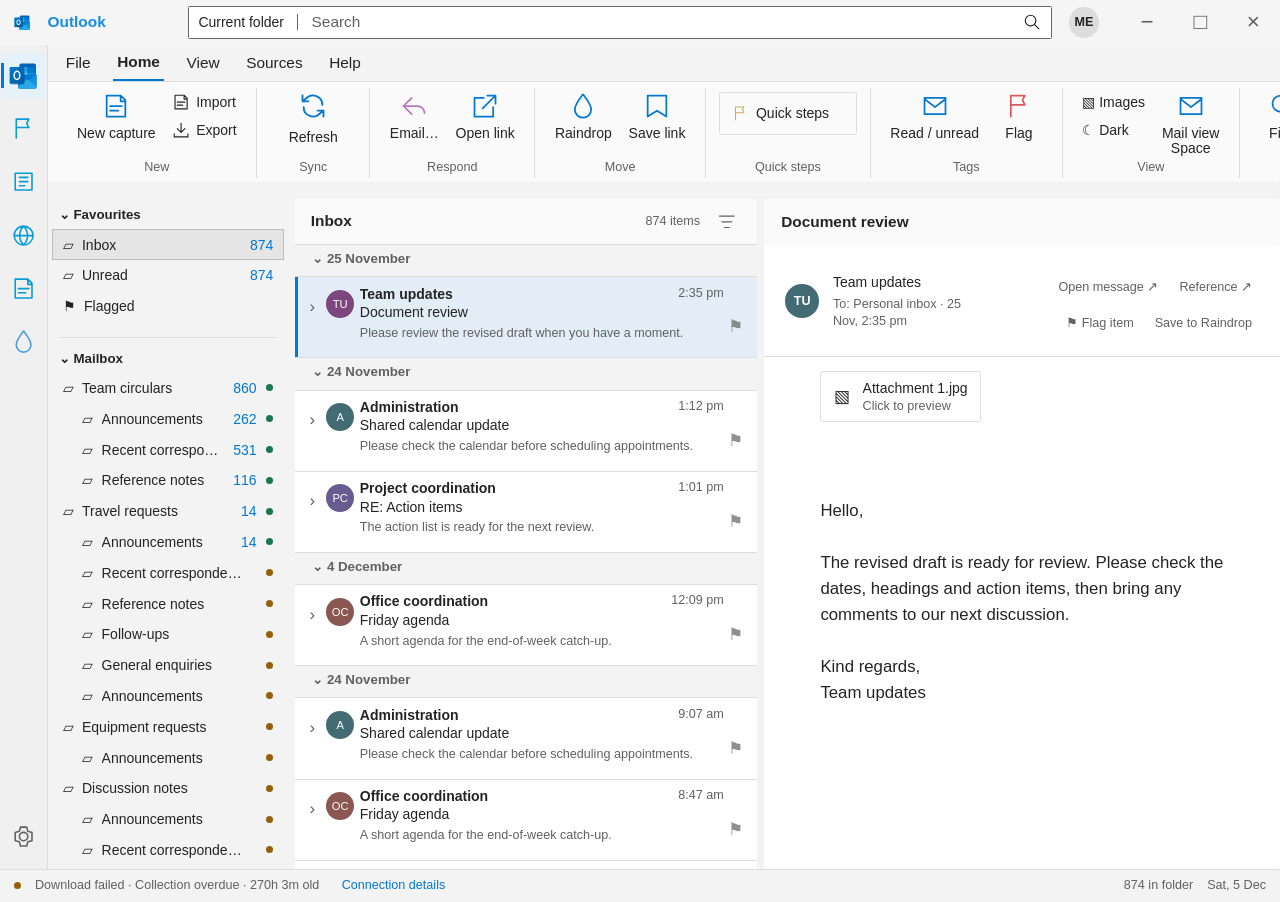
==== commit da84be4a: "Update public deal snapshot" ====
--- a/index.html
+++ b/index.html
@@ -174,8 +174,8 @@
 <div id="message-menu" class="message-menu hidden" role="menu" aria-label="Message actions"></div><input type="file" id="file-input" accept=".json,application/json" hidden><div id="toast" class="toast hidden" role="status"></div>
 <script>
 'use strict';
-const BUNDLED = {"schema_version": 1, "generated_at": "2026-11-24T05:14:08.837431+00:00", "sources": [{"id": "oz-popular", "group": "ozbargain", "name": "Popular deals", "kind": "rss", "url": "https://www.ozbargain.com.au/feed", "page_url": "https://www.ozbargain.com.au/", "last_success": "2026-11-24T05:12:45.490698+00:00", "attempted_at": "2026-11-24T05:12:45.108408+00:00", "status": "ok", "count": 20, "message": "Public listing collected"}, {"id": "oz-new", "group": "ozbargain", "name": "New deals", "kind": "rss", "url": "https://www.ozbargain.com.au/deals/feed", "page_url": "https://www.ozbargain.com.au/deals", "last_success": "2026-11-24T05:12:46.024938+00:00", "attempted_at": "2026-11-24T05:12:45.490716+00:00", "status": "ok", "count": 30, "message": "Public listing collected"}, {"id": "oz-freebies", "group": "ozbargain", "name": "Freebies", "kind": "rss", "url": "https://www.ozbargain.com.au/freebies/feed", "page_url": "https://www.ozbargain.com.au/freebies", "last_success": "2026-11-24T05:12:46.482589+00:00", "attempted_at": "2026-11-24T05:12:46.024952+00:00", "status": "ok", "count": 30, "message": "Public listing collected"}, {"id": "reddit-all", "group": "reddit", "name": "All", "kind": "atom", "url": "https://www.reddit.com/r/all/.rss?limit=25", "last_success": "2026-10-27T06:07:03.862772+00:00", "attempted_at": "2026-11-24T05:12:46.482601+00:00", "status": "error", "message": "HTTP Error 404: Not Found"}, {"id": "reddit-australia", "group": "reddit", "name": "Australia", "kind": "atom", "url": "https://www.reddit.com/r/australia/.rss?limit=25", "last_success": "2026-11-02T07:31:00.963157+00:00", "attempted_at": "2026-11-24T05:12:48.543760+00:00", "status": "error", "message": "HTTP Error 429: Too Many Requests"}, {"id": "jet-community", "group": "jetstar", "name": "Community deals · OzBargain", "kind": "rss", "url": "https://www.ozbargain.com.au/deals/jetstar.com/feed", "community": true, "page_url": "https://www.ozbargain.com.au/deals/jetstar.com", "last_success": "2026-11-24T05:12:50.945668+00:00", "attempted_at": "2026-11-24T05:12:50.581608+00:00", "status": "ok", "count": 10, "message": "Public listing collected"}, {"id": "jet-wff-packages", "group": "jetstar", "name": "Fare frenzy packages · Sydney", "kind": "browser", "url": "https://www.jetstar.com/au/en/holidays/deals/wff?originCode=SYD", "deal_type": "package", "last_success": null, "attempted_at": "2026-11-24T05:12:50.945682+00:00", "status": "error", "message": "Jetstar connection failed (HTTP/2); standard HTTP/1 retry also failed. Open the page or use Capture page."}, {"id": "jet-frenzy", "group": "jetstar", "name": "Fare frenzy flights", "kind": "browser", "url": "https://www.jetstar.com/au/en/friday-fare-frenzy?dealsorig=*", "deal_type": "flight", "last_success": null, "attempted_at": "2026-11-24T05:13:02.543155+00:00", "status": "error", "message": "Jetstar connection failed (HTTP/2); standard HTTP/1 retry also failed. Open the page or use Capture page."}, {"id": "jet-flights", "group": "jetstar", "name": "Flight sales", "kind": "browser", "url": "https://www.jetstar.com/au/en/deals?pid=mainnav:deals", "deal_type": "flight", "last_success": null, "attempted_at": "2026-11-24T05:13:14.050433+00:00", "status": "error", "message": "Jetstar connection failed (HTTP/2); standard HTTP/1 retry also failed. Open the page or use Capture page."}, {"id": "jet-asia", "group": "jetstar", "name": "Asia Pacific packages · Sydney", "kind": "browser", "url": "https://www.jetstar.com/au/en/holidays/deals/asia-pacific-deals?originCode=SYD", "deal_type": "package", "last_success": null, "attempted_at": "2026-11-24T05:13:25.707491+00:00", "status": "error", "message": "Jetstar connection failed (HTTP/2); standard HTTP/1 retry also failed. Open the page or use Capture page."}, {"id": "jet-packages", "group": "jetstar", "name": "All packages · Sydney", "kind": "browser", "url": "https://www.jetstar.com/au/en/holidays/deals?originCode=SYD", "deal_type": "package", "last_success": null, "attempted_at": "2026-11-24T05:13:37.257725+00:00", "status": "error", "message": "Jetstar connection failed (HTTP/2); standard HTTP/1 retry also failed. Open the page or use Capture page."}, {"id": "jb-ipad", "group": "jbhifi", "name": "iPad Pro clearance", "kind": "browser", "url": "https://www.jbhifi.com.au/collections/computers-tablets/apple-ipad-pro?sortBy=published_at_desc\u0026clearanceItems=true", "clearance_only": true, "last_success": null, "attempted_at": "2026-11-24T05:13:48.961995+00:00", "status": "error", "message": "No verified deal cards found. Open the source and use Capture deals; check whether the sale/filter is active."}], "items": [{"group": "ozbargain", "source_ids": ["oz-new", "oz-popular"], "title": "[Seconds] Sony WH-1000XM5 Wireless Noise Cancelling Headphones (Black) $208.20 Delivered @ Sony eBay", "url": "https://www.ozbargain.com.au/node/985188", "store_url": "https://www.ebay.com.au/itm/287732552327", "image": "https://files.ozbargain.com.au/n/88/985188l.jpg?h=16098b44", "attachments": [{"type": "image", "url": "https://files.ozbargain.com.au/n/88/985188l.jpg?h=16098b44", "name": "985188l.jpg"}], "videos": [], "author": "Kazusa", "text": "Original Coupon Deal Pretty good price on these, historic low for the seconds?", "tags": ["Electrical \u0026 Electronics"], "price": 208.2, "currency": "AUD", "price_basis": "Price parsed from title; check offer", "votes": 9, "comments": 5, "published": "2026-11-24T15:14:43+11:00", "checked_at": "2026-11-24T05:12:45.485502+00:00", "kind": "deal", "community": false, "evidence": "Official RSS · shortened description", "key": "ozbargain|www.ozbargain.com.au/node/985188|", "id": "04f531349fa3ef8295eb", "first_seen": "2026-11-24T05:14:08.837431+00:00", "last_seen": "2026-11-24T05:14:08.837431+00:00", "price_history": [{"at": "2026-11-24T05:14:08.837431+00:00", "price": 208.2}], "previous_price": null, "stale": false}, {"group": "ozbargain", "source_ids": ["oz-new", "oz-popular"], "title": "Wicked Wings $1 Each (Max 10) @ KFC (App/Online Order Required, Pickup Only)", "url": "https://www.ozbargain.com.au/node/985174", "store_url": "https://files.ozbargain.com.au/upload/147757/133234/screenshot_20261124_155020_facebook.jpg", "image": "https://files.ozbargain.com.au/n/74/985174l.jpg?h=0b90b073", "attachments": [{"type": "image", "url": "https://files.ozbargain.com.au/n/74/985174l.jpg?h=0b90b073", "name": "985174l.jpg"}], "videos": [], "author": "xoom", "text": "Wicked Wings $1 Each Pickup Only (Max 10) @ KFC (Online or App) More words because reasons.", "tags": ["Dining \u0026 Takeaway"], "price": 1.0, "currency": "AUD", "price_basis": "Price parsed from title; check offer", "votes": 26, "comments": 6, "published": "2026-11-24T14:13:15+11:00", "checked_at": "2026-11-24T05:12:45.485502+00:00", "kind": "deal", "community": false, "evidence": "Official RSS · shortened description", "key": "ozbargain|www.ozbargain.com.au/node/985174|", "id": "d70ba863794940db6598", "first_seen": "2026-11-24T05:14:08.837431+00:00", "last_seen": "2026-11-24T05:14:08.837431+00:00", "price_history": [{"at": "2026-11-24T05:14:08.837431+00:00", "price": 1.0}], "previous_price": null, "stale": false}, {"group": "ozbargain", "source_ids": ["oz-new", "oz-popular"], "title": "Scan BP Rewards for 6¢/Litre off Fuel (up to 100L) @ BP Australia", "url": "https://www.ozbargain.com.au/node/985169", "store_url": "https://files.ozbargain.com.au/upload/55625/133222/img_1062.jpeg", "image": "https://files.ozbargain.com.au/n/69/985169l.jpg?h=6496100b", "attachments": [{"type": "image", "url": "https://files.ozbargain.com.au/n/69/985169l.jpg?h=6496100b", "name": "985169l.jpg"}], "videos": [], "author": "69dollars", "text": "Don’t think we can double dip with yello (9c off) and this promo as stated in the below T\u0026Cs. Valid Between: 23/11/26 - 29/11/26 up to 100 litres per transaction. *Scan your registered BP …", "tags": ["Automotive", "BP Rewards", "Fuel", "Loyalty Program", "Reward Points"], "price": null, "currency": "AUD", "price_basis": "Price parsed from title; check offer", "votes": 27, "comments": 3, "published": "2026-11-24T13:52:05+11:00", "checked_at": "2026-11-24T05:12:45.485502+00:00", "kind": "deal", "community": false, "evidence": "Official RSS · shortened description", "key": "ozbargain|www.ozbargain.com.au/node/985169|", "id": "a6a2970470d8346b2386", "first_seen": "2026-11-24T05:14:08.837431+00:00", "last_seen": "2026-11-24T05:14:08.837431+00:00", "price_history": [], "previous_price": null, "stale": false}, {"group": "ozbargain", "source_ids": ["oz-new", "oz-popular"], "title": "[Refurb] Dell Optiplex 7090 Micro: i5 11500t 1.50GHz, 16GB, 256GB, Wi-Fi $361.25 ($340 eBay Plus) Delivered @ Bneacttrader eBay", "url": "https://www.ozbargain.com.au/node/985155", "store_url": "https://www.ebay.com.au/itm/Dell-OptiPlex-7090-Micro-Intel-i5-11500T-1-50GHz-16GB-RAM-256GB-SSD-Wi-Fi-Win-11-/185994772918", "image": "https://files.ozbargain.com.au/n/55/985155l.jpg?h=f6642375", "attachments": [{"type": "image", "url": "https://files.ozbargain.com.au/n/55/985155l.jpg?h=f6642375", "name": "985155l.jpg"}], "videos": [], "author": "Calmago", "text": "Howdy More micro's coming at you, last eBay deal sold out pretty quick, with the eBay plus discount it's higher then the previous. I've made it a little bit cheaper for this batch of …", "tags": ["Computing", "Black Friday", "Computer", "Dell", "Dell OptiPlex 7090", "Desktop Computer"], "price": 361.25, "currency": "AUD", "price_basis": "Price parsed from title; check offer", "votes": 44, "comments": 40, "published": "2026-11-24T13:00:03+11:00", "checked_at": "2026-11-24T05:12:45.485502+00:00", "kind": "deal", "community": false, "evidence": "Official RSS · shortened description", "key": "ozbargain|www.ozbargain.com.au/node/985155|", "id": "0bddb726e42bd885328c", "first_seen": "2026-11-24T05:14:08.837431+00:00", "last_seen": "2026-11-24T05:14:08.837431+00:00", "price_history": [{"at": "2026-11-24T05:14:08.837431+00:00", "price": 361.25}], "previous_price": null, "stale": false}, {"group": "ozbargain", "source_ids": ["oz-new", "oz-popular"], "title": "Westpac Altitude Qantas Black: 90,000 QFF + 50 Status Credits with $9,000 Spend in 90 Days, $0 First Year Fee + $155 Program", "url": "https://www.ozbargain.com.au/node/985153", "store_url": "https://www.westpac.com.au/credit-cards/manage/edm/altitudeqantasoffer2", "image": "https://files.ozbargain.com.au/n/53/985153l.jpg?h=ec903994", "attachments": [{"type": "image", "url": "https://files.ozbargain.com.au/n/53/985153l.jpg?h=ec903994", "name": "985153l.jpg"}], "videos": [], "author": "StingyMan", "text": "This seems to be a targeted offer, it may be for existing customers only. I got an email inviting me to apply. The page also has a similar deal for the Platinum card (30k points but no status credits …", "tags": ["Financial", "Credit Card", "Frequent Flyer", "Loyalty Program", "MasterCard", "Qantas Frequent Flyer", "Reward Points"], "price": 9000.0, "currency": "AUD", "price_basis": "Price parsed from title; check offer", "votes": 45, "comments": 50, "published": "2026-11-24T12:40:32+11:00", "checked_at": "2026-11-24T05:12:45.485502+00:00", "kind": "deal", "community": false, "evidence": "Official RSS · shortened description", "key": "ozbargain|www.ozbargain.com.au/node/985153|", "id": "422aad4f871f3130ca81", "first_seen": "2026-11-24T05:14:08.837431+00:00", "last_seen": "2026-11-24T05:14:08.837431+00:00", "price_history": [{"at": "2026-11-24T05:14:08.837431+00:00", "price": 9000.0}], "previous_price": null, "stale": false}, {"group": "ozbargain", "source_ids": ["oz-new", "oz-popular"], "title": "Apple 13\" MacBook Air M5 Starlight 16GB RAM 512GB SSD $1799.99 Delivered @ Costco Wholesale (Membership Required)", "url": "https://www.ozbargain.com.au/node/985150", "store_url": "https://www.costco.com.au/Computers/Laptops/Apple-MacBooks/Apple-13-Inch-MacBook-Air-M5-Chip-With-10-Core-CPU-And-8-Core-GPU-16GB-512GB-SSD/p/261323", "image": "https://files.ozbargain.com.au/n/50/985150l.jpg?h=88fa5998", "attachments": [{"type": "image", "url": "https://files.ozbargain.com.au/n/50/985150l.jpg?h=88fa5998", "name": "985150l.jpg"}], "videos": [], "author": "jason2615", "text": "First Post. Macbook Air M5 13\" 16GB/512GB SSD for $1799.99 at Costco. Starlight colour only. I just got Officeworks to pricebeat. Brings it down to $1709. Not ATL but pretty good imho. …", "tags": ["Computing", "13inch", "Apple", "Computer", "Laptop", "MacBook Air 13 M5 (2026)"], "price": 1799.99, "currency": "AUD", "price_basis": "Price parsed from title; check offer", "votes": 28, "comments": 22, "published": "2026-11-24T12:31:22+11:00", "checked_at": "2026-11-24T05:12:45.485502+00:00", "kind": "deal", "community": false, "evidence": "Official RSS · shortened description", "key": "ozbargain|www.ozbargain.com.au/node/985150|", "id": "8352f5d19bd24c432cfd", "first_seen": "2026-11-24T05:14:08.837431+00:00", "last_seen": "2026-11-24T05:14:08.837431+00:00", "price_history": [{"at": "2026-11-24T05:14:08.837431+00:00", "price": 1799.99}], "previous_price": null, "stale": false}, {"group": "ozbargain", "source_ids": ["oz-popular"], "title": "Ozito PXC 18V Brushless Chainsaw \u0026 Radio 2.5Ah Kit PCSRK-1820 $199 Delivered @ Bunnings", "url": "https://www.ozbargain.com.au/node/985132", "store_url": "https://www.bunnings.com.au/ozito-pxc-18v-brushless-chainsaw-radio-2-5ah-kit-pcsrk-1820_p1175157", "image": "https://files.ozbargain.com.au/n/32/985132l.jpg?h=8121b13d", "attachments": [{"type": "image", "url": "https://files.ozbargain.com.au/n/32/985132l.jpg?h=8121b13d", "name": "985132l.jpg"}], "videos": [], "author": "hamza23", "text": "Original price $349, dropped to $249 in Nov, now $199. Thanks Bargain Radar. Contents: 1 x 18V Brushless Chainsaw (PXTCSS-1820), 1 x 18V/240V Digital Radio (PDRS-018), 1 x 18V Torch …", "tags": ["Home \u0026 Garden", "18V", "Battery", "Black Friday", "Chainsaw", "Charger", "DAB+ Radio", "Ozito", "Ozito PCSRK-1820", "Ozito Power X Change", "Radio", "Torch"], "price": 199.0, "currency": "AUD", "price_basis": "Price parsed from title; check offer", "votes": 48, "comments": 32, "published": "2026-11-24T11:02:40+11:00", "checked_at": "2026-11-24T05:12:45.485502+00:00", "kind": "deal", "community": false, "evidence": "Official RSS · shortened description", "key": "ozbargain|www.ozbargain.com.au/node/985132|", "id": "af64b510f967263d565d", "first_seen": "2026-11-24T05:14:08.837431+00:00", "last_seen": "2026-11-24T05:14:08.837431+00:00", "price_history": [{"at": "2026-11-24T05:14:08.837431+00:00", "price": 199.0}], "previous_price": null, "stale": false}, {"group": "ozbargain", "source_ids": ["oz-popular"], "title": "[PC, Steam] 007 First Light $49.97, Deluxe Edition Upgrade $12 (Purchased Separately) @ Steam", "url": "https://www.ozbargain.com.au/node/985126", "store_url": "https://store.steampowered.com/app/3768760/007_First_Light/", "image": "https://files.ozbargain.com.au/n/26/985126l.jpg?h=ad80927e", "attachments": [{"type": "image", "url": "https://files.ozbargain.com.au/n/26/985126l.jpg?h=ad80927e", "name": "985126l.jpg"}], "videos": [], "author": "JmackV2", "text": "I believe this is an ATL for this game on steam, have not checked key sites. Deluxe is still full price unfortunately, however after base purchase you can purchase the Deluxe Edition Upgrade for $12 …", "tags": ["Gaming", "007 First Light", "IO Interactive", "PC Game", "Steam Game", "Video Game"], "price": 49.97, "currency": "AUD", "price_basis": "Price parsed from title; check offer", "votes": 39, "comments": 12, "published": "2026-11-24T10:24:58+11:00", "checked_at": "2026-11-24T05:12:45.485502+00:00", "kind": "deal", "community": false, "evidence": "Official RSS · shortened description", "key": "ozbargain|www.ozbargain.com.au/node/985126|", "id": "0b16d21b856fd94f1952", "first_seen": "2026-11-24T05:14:08.837431+00:00", "last_seen": "2026-11-24T05:14:08.837431+00:00", "price_history": [{"at": "2026-11-24T05:14:08.837431+00:00", "price": 49.97}], "previous_price": null, "stale": false}, {"group": "ozbargain", "source_ids": ["oz-popular"], "title": "Eneloop Pro AAA/AA 4 Pack $19 + Shipping ($0 C\u0026C) @ Bing Lee", "url": "https://www.ozbargain.com.au/node/985117", "store_url": "https://www.binglee.com.au/products/panasonic-bk-4hcce4bt-aaa-eneloop-pro-rechargeable-batteries", "image": "https://files.ozbargain.com.au/n/17/985117l.jpg?h=20841b6c", "attachments": [{"type": "image", "url": "https://files.ozbargain.com.au/n/17/985117l.jpg?h=20841b6c", "name": "985117l.jpg"}], "videos": [], "author": "merriweather", "text": "Eneloop Pro rechargeable nimh batteries. AA or AAA in a 4 pack. Delivery from six bucks or pick em up for free. AAA AA", "tags": ["Electrical \u0026 Electronics", "Eneloop Pro", "Panasonic", "Rechargeable Battery"], "price": 19.0, "currency": "AUD", "price_basis": "Price parsed from title; check offer", "votes": 32, "comments": 17, "published": "2026-11-24T09:48:04+11:00", "checked_at": "2026-11-24T05:12:45.485502+00:00", "kind": "deal", "community": false, "evidence": "Official RSS · shortened description", "key": "ozbargain|www.ozbargain.com.au/node/985117|", "id": "3d7ba706ef85775b3eec", "first_seen": "2026-11-24T05:14:08.837431+00:00", "last_seen": "2026-11-24T05:14:08.837431+00:00", "price_history": [{"at": "2026-11-24T05:14:08.837431+00:00", "price": 19.0}], "previous_price": null, "stale": false}, {"group": "ozbargain", "source_ids": ["oz-popular"], "title": "Knipex Cobra ES Water Pump Pliers 180mm $46.61 + Delivery ($0 Prime/ $59 Spend) @ Amazon UK via AU", "url": "https://www.ozbargain.com.au/node/985108", "store_url": "https://www.amazon.com.au/dp/B0F9JXL1GD?smid=A3JCEYBC5L8UJ8", "image": "https://files.ozbargain.com.au/n/08/985108l.jpg?h=3425de79", "attachments": [{"type": "image", "url": "https://files.ozbargain.com.au/n/08/985108l.jpg?h=3425de79", "name": "985108l.jpg"}], "videos": [], "author": "kmp", "text": "Good deal especially if you stack with current TopCashback offer for an extra 15% off ( https://www.ozbargain.com.au/node/985088 ) Knipex Cobra ES Extra-Slim Water Pump Pliers, 180 mm Size Model …", "tags": ["Home \u0026 Garden", "Black Friday", "Hand Tool", "Knipex", "Knipex 87 51 180", "Pliers"], "price": 46.61, "currency": "AUD", "price_basis": "Price parsed from title; check offer", "votes": 28, "comments": 7, "published": "2026-11-24T08:50:00+11:00", "checked_at": "2026-11-24T05:12:45.485502+00:00", "kind": "deal", "community": false, "evidence": "Official RSS · shortened description", "key": "ozbargain|www.ozbargain.com.au/node/985108|", "id": "2cce0b2668370af074d7", "first_seen": "2026-11-24T05:14:08.837431+00:00", "last_seen": "2026-11-24T05:14:08.837431+00:00", "price_history": [{"at": "2026-11-24T05:14:08.837431+00:00", "price": 46.61}], "previous_price": null, "stale": false}, {"group": "ozbargain", "source_ids": ["oz-popular"], "title": "Vention 45W 20000mAh CCC Power Bank with Built-in Cable US$20.24 (~A$30.53) Delivered @ VEnTIOn Flagship Store AliExpress", "url": "https://www.ozbargain.com.au/node/985102", "store_url": "https://www.aliexpress.com/item/1005009418411818.html", "image": "https://files.ozbargain.com.au/n/02/985102l.jpg?h=1ad0a2a0", "attachments": [{"type": "image", "url": "https://files.ozbargain.com.au/n/02/985102l.jpg?h=1ad0a2a0", "name": "985102l.jpg"}], "videos": [], "author": "Hiphopopotamus", "text": "13AU11 is a store code, stack with site codes OZAU07 or AUBF05. Avoid the non-CCC models. Coin discount: Up to 2% on the website/app or 8% via the Coins page in the app. L W T Weight …", "tags": ["Electrical \u0026 Electronics", "20000mAh", "Black Friday", "CCC Certified", "Power Bank"], "price": 30.53, "currency": "AUD", "price_basis": "Price parsed from title; check offer", "votes": 70, "comments": 51, "published": "2026-11-24T07:35:53+11:00", "checked_at": "2026-11-24T05:12:45.485502+00:00", "kind": "deal", "community": false, "evidence": "Official RSS · shortened description", "key": "ozbargain|www.ozbargain.com.au/node/985102|", "id": "485d2269b078c8c452a8", "first_seen": "2026-11-24T05:14:08.837431+00:00", "last_seen": "2026-11-24T05:14:08.837431+00:00", "price_history": [{"at": "2026-11-24T05:14:08.837431+00:00", "price": 30.53}], "previous_price": null, "stale": false}, {"group": "ozbargain", "source_ids": ["oz-freebies", "oz-popular"], "title": "Ready Player One (2018) - Free to Stream with Ads @ YouTube Movies \u0026 TV Channel", "url": "https://www.ozbargain.com.au/node/985100", "store_url": "https://www.youtube.com/watch?v=mgGaXOdxqeQ", "image": "https://files.ozbargain.com.au/n/00/985100l.jpg?h=f88941f4", "attachments": [{"type": "image", "url": "https://files.ozbargain.com.au/n/00/985100l.jpg?h=f88941f4", "name": "985100l.jpg"}], "videos": [], "author": "Hiphopopotamus", "text": "Set in 2045, with the world on the brink of chaos and collapse, but the people have found salvation in the OASIS, an expansive virtual reality universe created by the brilliant and eccentric James …", "tags": ["Entertainment", "Movie", "Video on Demand"], "price": null, "currency": "AUD", "price_basis": "Price parsed from title; check offer", "votes": 51, "comments": 15, "published": "2026-11-24T06:51:47+11:00", "checked_at": "2026-11-24T05:12:45.485502+00:00", "kind": "deal", "community": false, "evidence": "Official RSS · shortened description", "key": "ozbargain|www.ozbargain.com.au/node/985100|", "id": "4309b938153345987148", "first_seen": "2026-11-24T05:14:08.837431+00:00", "last_seen": "2026-11-24T05:14:08.837431+00:00", "price_history": [], "previous_price": null, "stale": false}, {"group": "ozbargain", "source_ids": ["oz-popular"], "title": "Amazon Cashback: 20% on Amazon Devices, 15% on Home Improvement, 10% on Apparel, Shoes, 5% on Kitchen + More @ TopCashback AU", "url": "https://www.ozbargain.com.au/node/985088", "store_url": "https://www.topcashback.com.au/amazon/", "image": "https://files.ozbargain.com.au/n/88/985088l.jpg?h=e1ea34a2", "attachments": [{"type": "image", "url": "https://files.ozbargain.com.au/n/88/985088l.jpg?h=e1ea34a2", "name": "985088l.jpg"}], "videos": [], "author": "Hiphopopotamus", "text": "Category Cashback Amazon Devices (Kindles, Echo, Fire TV \u0026 Tablet, Ring Smart Security, Eero Mesh Wi-Fi) 20% All Other Categories (see terms for exclusions) 0.5% Home …", "tags": ["Other", "Black Friday", "Cashback"], "price": null, "currency": "AUD", "price_basis": "Price parsed from title; check offer", "votes": 59, "comments": 18, "published": "2026-11-24T00:18:35+11:00", "checked_at": "2026-11-24T05:12:45.485502+00:00", "kind": "deal", "community": false, "evidence": "Official RSS · shortened description", "key": "ozbargain|www.ozbargain.com.au/node/985088|", "id": "94940188d1fa10a1d9f4", "first_seen": "2026-11-24T05:14:08.837431+00:00", "last_seen": "2026-11-24T05:14:08.837431+00:00", "price_history": [], "previous_price": null, "stale": false}, {"group": "ozbargain", "source_ids": ["oz-popular"], "title": "Everyday Market from Woolworths: 20% CashBack (Uncapped, $250.01 Minimum Spend) @ TopCashback", "url": "https://www.ozbargain.com.au/node/985087", "store_url": "https://www.topcashback.com.au/everyday-market-from-woolworths/", "image": "https://files.ozbargain.com.au/n/87/985087l.jpg?h=e1ea34a2", "attachments": [{"type": "image", "url": "https://files.ozbargain.com.au/n/87/985087l.jpg?h=e1ea34a2", "name": "985087l.jpg"}], "videos": [], "author": "MyMumThinksImCool", "text": "20% Uncapped on $250+ spend. Not as good for the smaller purchases as 25-30% but exactly what you need for more expensive items: For example: Phones like Apple iPhone 18 Pro Max 1TB $4199: $839.80 …", "tags": ["Other", "Cashback"], "price": 250.01, "currency": "AUD", "price_basis": "Price parsed from title; check offer", "votes": 35, "comments": 38, "published": "2026-11-24T00:08:19+11:00", "checked_at": "2026-11-24T05:12:45.485502+00:00", "kind": "deal", "community": false, "evidence": "Official RSS · shortened description", "key": "ozbargain|www.ozbargain.com.au/node/985087|", "id": "3e44f5817c8c36f3846d", "first_seen": "2026-11-24T05:14:08.837431+00:00", "last_seen": "2026-11-24T05:14:08.837431+00:00", "price_history": [{"at": "2026-11-24T05:14:08.837431+00:00", "price": 250.01}], "previous_price": null, "stale": false}, {"group": "ozbargain", "source_ids": ["oz-popular"], "title": "$10 off $50 Click \u0026 Collect Spend (Online \u0026 App Only) @ Coles", "url": "https://www.ozbargain.com.au/node/985086", "store_url": "https://www.coles.com.au/offers/black-friday/28-days-of-giveaways#today", "image": "https://files.ozbargain.com.au/n/86/985086l.jpg?h=b35a1679", "attachments": [{"type": "image", "url": "https://files.ozbargain.com.au/n/86/985086l.jpg?h=b35a1679", "name": "985086l.jpg"}], "videos": [], "author": "Hiphopopotamus", "text": "Free gift with your order is available when you shop at coles.com.au or via the Coles App. Free gift is automatically added when you spend a minimum of $50 and enter the daily promotional code at …", "tags": ["Groceries", "Black Friday"], "price": 10.0, "currency": "AUD", "price_basis": "Price parsed from title; check offer", "votes": 312, "comments": 49, "published": "2026-11-23T23:59:51+11:00", "checked_at": "2026-11-24T05:12:45.485502+00:00", "kind": "deal", "community": false, "evidence": "Official RSS · shortened description", "key": "ozbargain|www.ozbargain.com.au/node/985086|", "id": "6a8a78ae6f216cb9e48d", "first_seen": "2026-11-24T05:14:08.837431+00:00", "last_seen": "2026-11-24T05:14:08.837431+00:00", "price_history": [{"at": "2026-11-24T05:14:08.837431+00:00", "price": 10.0}], "previous_price": null, "stale": false}, {"group": "ozbargain", "source_ids": ["oz-popular"], "title": "New York Times All Access Digital Subscription A$20 for First Year (Ongoing A$220/Year) @ New York Times", "url": "https://www.ozbargain.com.au/node/985071", "store_url": "https://www.nytimes.com/subscription", "image": "https://files.ozbargain.com.au/n/71/985071l.jpg?h=b05270ff", "attachments": [{"type": "image", "url": "https://files.ozbargain.com.au/n/71/985071l.jpg?h=b05270ff", "name": "985071l.jpg"}], "videos": [], "author": "Coop", "text": "Other Sale options are: All Access (1 person) - weekly - Billed as A$2 every four weeks for your first six months, then A$30 thereafter. All Access Family - annual - A$40 / year, then A$280 All …", "tags": ["Books \u0026 Magazines", "Newspaper", "Subscription"], "price": 20.0, "currency": "AUD", "price_basis": "Price parsed from title; check offer", "votes": 43, "comments": 76, "published": "2026-11-23T21:31:16+11:00", "checked_at": "2026-11-24T05:12:45.485502+00:00", "kind": "deal", "community": false, "evidence": "Official RSS · shortened description", "key": "ozbargain|www.ozbargain.com.au/node/985071|", "id": "948b2c969b79d17fa151", "first_seen": "2026-11-24T05:14:08.837431+00:00", "last_seen": "2026-11-24T05:14:08.837431+00:00", "price_history": [{"at": "2026-11-24T05:14:08.837431+00:00", "price": 20.0}], "previous_price": null, "stale": false}, {"group": "ozbargain", "source_ids": ["oz-popular"], "title": "Craftright 18cm Grey Mini Tool Box $2 + Delivery ($0 C\u0026C/ OnePass) @ Bunnings", "url": "https://www.ozbargain.com.au/node/985067", "store_url": "https://www.bunnings.com.au/craftright-18cm-grey-mini-tool-box_p1123564", "image": "https://files.ozbargain.com.au/n/67/985067l.jpg?h=7fe9c92e", "attachments": [{"type": "image", "url": "https://files.ozbargain.com.au/n/67/985067l.jpg?h=7fe9c92e", "name": "985067l.jpg"}], "videos": [], "author": "Associated", "text": "Mini size tool box Carry handle for easy transport 1 x insert removable tray Ideal for storing small items, DIY's and spare parts Craftright 18cm Mini Tool Box is the ultimate \"small but …", "tags": ["Home \u0026 Garden", "Black Friday", "Craftright", "Tool Box"], "price": 2.0, "currency": "AUD", "price_basis": "Price parsed from title; check offer", "votes": 123, "comments": 31, "published": "2026-11-23T21:07:41+11:00", "checked_at": "2026-11-24T05:12:45.485502+00:00", "kind": "deal", "community": false, "evidence": "Official RSS · shortened description", "key": "ozbargain|www.ozbargain.com.au/node/985067|", "id": "a2b6e80f3d428d2aafdb", "first_seen": "2026-11-23T10:33:31.155868+00:00", "last_seen": "2026-11-24T05:14:08.837431+00:00", "price_history": [{"at": "2026-11-23T10:33:31.155868+00:00", "price": 2.0}], "previous_price": null, "stale": false}, {"group": "ozbargain", "source_ids": ["oz-freebies", "oz-popular"], "title": "[PC, Steam] Free - Elena @ Steam", "url": "https://www.ozbargain.com.au/node/985047", "store_url": "https://store.steampowered.com/app/513860/Elena/", "image": "https://files.ozbargain.com.au/n/47/985047l.jpg?h=01642f53", "attachments": [{"type": "image", "url": "https://files.ozbargain.com.au/n/47/985047l.jpg?h=01642f53", "name": "985047l.jpg"}], "videos": [], "author": "Hiphopopotamus", "text": "Elena is an atmospheric first person exploration game in which the player discovers the story of a young couple. The player takes the role of Anna and has to find out what happened to her husband. In …", "tags": ["Gaming", "Elena", "LabOne48", "PC Game", "Steam Game", "Video Game"], "price": null, "currency": "AUD", "price_basis": "Price parsed from title; check offer", "votes": 138, "comments": 8, "published": "2026-11-23T19:12:19+11:00", "checked_at": "2026-11-24T05:12:45.485502+00:00", "kind": "deal", "community": false, "evidence": "Official RSS · shortened description", "key": "ozbargain|www.ozbargain.com.au/node/985047|", "id": "8a16ea4e2567211136c8", "first_seen": "2026-11-23T10:33:31.155868+00:00", "last_seen": "2026-11-24T05:14:08.837431+00:00", "price_history": [], "previous_price": null, "stale": false}, {"group": "ozbargain", "source_ids": ["oz-popular"], "title": "VIOFO A229 2K Dashcam US$117.83 (~A$177.64), w/ Rear Cam US$147.03 (~A$221.66) with PayPal Delivered @ VIOFO Official AliExpress", "url": "https://www.ozbargain.com.au/node/985046", "store_url": "https://www.aliexpress.com/item/1005006108928429.html", "image": "https://files.ozbargain.com.au/n/46/985046l.jpg?h=6a707496", "attachments": [{"type": "image", "url": "https://files.ozbargain.com.au/n/46/985046l.jpg?h=6a707496", "name": "985046l.jpg"}], "videos": [], "author": "Clear", "text": "This dashcam has been very popular previously and now it's back with a heap of bundles available. Further savings can be had by stacking with 23% cashback at TopCashback. and the PayPal …", "tags": ["Automotive", "Black Friday", "Dash Camera", "VIOFO", "VIOFO A229 Plus"], "price": 177.64, "currency": "AUD", "price_basis": "Price parsed from title; check offer", "votes": 74, "comments": 42, "published": "2026-11-23T19:09:37+11:00", "checked_at": "2026-11-24T05:12:45.485502+00:00", "kind": "deal", "community": false, "evidence": "Official RSS · shortened description", "key": "ozbargain|www.ozbargain.com.au/node/985046|", "id": "9d7150f375af3eb0d5f1", "first_seen": "2026-11-23T10:33:31.155868+00:00", "last_seen": "2026-11-24T05:14:08.837431+00:00", "price_history": [{"at": "2026-11-23T10:33:31.155868+00:00", "price": 177.64}], "previous_price": null, "stale": false}, {"group": "ozbargain", "source_ids": ["oz-popular"], "title": "GL.iNet GL-MT3000 (Beryl AX) Wi-Fi 6 Wireless Travel Gigabit Router US$45.09 (~A$67.98) Delivered @ GL-iNet Overseas AliExpress", "url": "https://www.ozbargain.com.au/node/985042", "store_url": "https://www.aliexpress.com/item/1005009844674347.html", "image": "https://files.ozbargain.com.au/n/42/985042l.jpg?h=0419d3b5", "attachments": [{"type": "image", "url": "https://files.ozbargain.com.au/n/42/985042l.jpg?h=0419d3b5", "name": "985042l.jpg"}], "videos": [], "author": "Clear", "text": "This previously popular travel router is on sale again shipping from AU for faster delivery. Stack with 23% cashback at TopCashback for further savings. Featuring dual band Wifi 6 with 574Mbps …", "tags": ["Computing", "Black Friday", "GL.iNet", "GL.iNet GL-MT3000", "Wireless Router"], "price": 67.98, "currency": "AUD", "price_basis": "Price parsed from title; check offer", "votes": 68, "comments": 36, "published": "2026-11-23T18:58:29+11:00", "checked_at": "2026-11-24T05:12:45.485502+00:00", "kind": "deal", "community": false, "evidence": "Official RSS · shortened description", "key": "ozbargain|www.ozbargain.com.au/node/985042|", "id": "a4cab312ff91ad384907", "first_seen": "2026-11-23T10:33:31.155868+00:00", "last_seen": "2026-11-24T05:14:08.837431+00:00", "price_history": [{"at": "2026-11-23T10:33:31.155868+00:00", "price": 67.98}], "previous_price": null, "stale": false}, {"group": "ozbargain", "source_ids": ["oz-new"], "title": "Rubbermaid Brilliance BPA Free 44-Piece Food Storage Containers Set $115.20 Delivered @ Amazon US via AU", "url": "https://www.ozbargain.com.au/node/985197", "store_url": "https://www.amazon.com.au/dp/B07X64Z8RM?smid=A4XRJ8S0WXSO0", "image": "https://files.ozbargain.com.au/n/97/985197l.jpg?h=b450252e", "attachments": [{"type": "image", "url": "https://files.ozbargain.com.au/n/97/985197l.jpg?h=b450252e", "name": "985197l.jpg"}], "videos": [], "author": "realaccount627465746", "text": "seems like Rubbermaid Brilliance is the USA made version of Sistema Brilliance made in NZ. 44-Piece = 22 containers of various sizes plus lids. Features: 100% Leak-Proof \u0026 Airtight: …", "tags": ["Home \u0026 Garden", "Food Container", "Rubbermaid", "Rubbermaid Brilliance"], "price": 115.2, "currency": "AUD", "price_basis": "Price parsed from title; check offer", "votes": 3, "comments": 3, "published": "2026-11-24T15:53:33+11:00", "checked_at": "2026-11-24T05:12:46.018316+00:00", "kind": "deal", "community": false, "evidence": "Official RSS · shortened description", "key": "ozbargain|www.ozbargain.com.au/node/985197|", "id": "987709eeae87f219bf51", "first_seen": "2026-11-24T05:14:08.837431+00:00", "last_seen": "2026-11-24T05:14:08.837431+00:00", "price_history": [{"at": "2026-11-24T05:14:08.837431+00:00", "price": 115.2}], "previous_price": null, "stale": false}, {"group": "ozbargain", "source_ids": ["oz-new"], "title": "Kirks Creamy Soda, Lemon Squash, Pasito, SF Pasito 20x 375ml $15.99 ($15.19 S\u0026S) + Del ($0 with Prime/ $59 Spend) @ Amazon AU", "url": "https://www.ozbargain.com.au/node/985196", "store_url": "https://www.amazon.com.au/dp/B0C4TJ4PWB", "image": "https://files.ozbargain.com.au/n/96/985196l.jpg?h=5739fdb5", "attachments": [{"type": "image", "url": "https://files.ozbargain.com.au/n/96/985196l.jpg?h=5739fdb5", "name": "985196l.jpg"}], "videos": [], "author": "tries", "text": "Good price Works out to be about 80 cents a …", "tags": ["Groceries", "Black Friday", "Kirks", "Soft Drink"], "price": 15.99, "currency": "AUD", "price_basis": "Price parsed from title; check offer", "votes": 3, "comments": 0, "published": "2026-11-24T15:52:27+11:00", "checked_at": "2026-11-24T05:12:46.018316+00:00", "kind": "deal", "community": false, "evidence": "Official RSS · shortened description", "key": "ozbargain|www.ozbargain.com.au/node/985196|", "id": "5857acd9a14eb7403871", "first_seen": "2026-11-24T05:14:08.837431+00:00", "last_seen": "2026-11-24T05:14:08.837431+00:00", "price_history": [{"at": "2026-11-24T05:14:08.837431+00:00", "price": 15.99}], "previous_price": null, "stale": false}, {"group": "ozbargain", "source_ids": ["oz-new"], "title": "Westinghouse 60cm Freestanding Electric Oven $1299 + Free Delivery @Appliances Online", "url": "https://www.ozbargain.com.au/node/985193", "store_url": "https://www.appliancesonline.com.au/product/westinghouse-60cm-electric-freestanding-oven-stainless-steel-wfe642scb/", "image": "https://files.ozbargain.com.au/n/93/985193l.jpg?h=2d17e702", "attachments": [{"type": "image", "url": "https://files.ozbargain.com.au/n/93/985193l.jpg?h=2d17e702", "name": "985193l.jpg"}], "videos": [], "author": "koplik88", "text": "Westinghouse 60cm Electric Freestanding Oven-Stainless Steel WFE642SCB. Now $1,349 save $900 (40% off) RRP $2,249 Includes free delivery There is an OzBargain referral link here for $50 off $500 …", "tags": ["Home \u0026 Garden"], "price": 1299.0, "currency": "AUD", "price_basis": "Price parsed from title; check offer", "votes": 2, "comments": 1, "published": "2026-11-24T15:48:47+11:00", "checked_at": "2026-11-24T05:12:46.018316+00:00", "kind": "deal", "community": false, "evidence": "Official RSS · shortened description", "key": "ozbargain|www.ozbargain.com.au/node/985193|", "id": "48382e3ecaed0af5d929", "first_seen": "2026-11-24T05:14:08.837431+00:00", "last_seen": "2026-11-24T05:14:08.837431+00:00", "price_history": [{"at": "2026-11-24T05:14:08.837431+00:00", "price": 1299.0}], "previous_price": null, "stale": false}, {"group": "ozbargain", "source_ids": ["oz-new"], "title": "WiZ RGBIC AU Floor Strip Light, 1.4 Meter Size $68.97 (RRP $179.95) Delivered @ Amazon AU", "url": "https://www.ozbargain.com.au/node/985191", "store_url": "https://www.amazon.com.au/dp/B0F7RKX72W", "image": "https://files.ozbargain.com.au/n/91/985191l.jpg?h=6628fa70", "attachments": [{"type": "image", "url": "https://files.ozbargain.com.au/n/91/985191l.jpg?h=6628fa70", "name": "985191l.jpg"}], "videos": [], "author": "ImpulsiveNugget", "text": "Looks like a decent price for the WiZ floor light I have 2 of them already and they are great for ambient lighting, not as bright as the Philips gradient floor lamp but no way near the price … …", "tags": ["Electrical \u0026 Electronics", "Black Friday", "Lamp", "Lighting", "WiZ"], "price": 68.97, "currency": "AUD", "price_basis": "Price parsed from title; check offer", "votes": 2, "comments": 2, "published": "2026-11-24T15:35:14+11:00", "checked_at": "2026-11-24T05:12:46.018316+00:00", "kind": "deal", "community": false, "evidence": "Official RSS · shortened description", "key": "ozbargain|www.ozbargain.com.au/node/985191|", "id": "dd50f28c6327a25757af", "first_seen": "2026-11-24T05:14:08.837431+00:00", "last_seen": "2026-11-24T05:14:08.837431+00:00", "price_history": [{"at": "2026-11-24T05:14:08.837431+00:00", "price": 68.97}], "previous_price": null, "stale": false}, {"group": "ozbargain", "source_ids": ["oz-freebies", "oz-new"], "title": "30% off Eterna eSIM Data Top-Ups @ Jetpac", "url": "https://www.ozbargain.com.au/node/985189", "store_url": "https://www.jetpacglobal.com/black-friday", "image": "https://files.ozbargain.com.au/n/89/985189l.jpg?h=4b1ca026", "attachments": [{"type": "image", "url": "https://files.ozbargain.com.au/n/89/985189l.jpg?h=4b1ca026", "name": "985189l.jpg"}], "videos": [], "author": "adsdfsfxf", "text": "Jetpac has come up with an EXCLUSIVE offer for Eterna Users: If you're not an Eterna user yet, it's a lifetime free travel eSim by Jetpac. You can claim it by going to the deal link or …", "tags": ["Mobile", "Black Friday", "Mobile Broadband Plan"], "price": null, "currency": "AUD", "price_basis": "Price parsed from title; check offer", "votes": 3, "comments": 2, "published": "2026-11-24T15:28:53+11:00", "checked_at": "2026-11-24T05:12:46.018316+00:00", "kind": "deal", "community": false, "evidence": "Official RSS · shortened description", "key": "ozbargain|www.ozbargain.com.au/node/985189|", "id": "5ca33dfd5c2599b383d1", "first_seen": "2026-11-24T05:14:08.837431+00:00", "last_seen": "2026-11-24T05:14:08.837431+00:00", "price_history": [], "previous_price": null, "stale": false}, {"group": "ozbargain", "source_ids": ["oz-new"], "title": "BP Pulse 40% off Charging for EVs for The Next 14 Days", "url": "https://www.ozbargain.com.au/node/985186", "store_url": "https://files.ozbargain.com.au/upload/32926/133233/screenshot_2026-11-24_150513.png", "image": "https://files.ozbargain.com.au/n/86/985186l.jpg?h=417b79b1", "attachments": [{"type": "image", "url": "https://files.ozbargain.com.au/n/86/985186l.jpg?h=417b79b1", "name": "985186l.jpg"}], "videos": [], "author": "Vavoom", "text": "Could be targeted but unsure. Just got this email saying 40% for charging at BP over the next 14 days. Logged into my account and discount is already applied. Makes it much more affordable to charge …", "tags": ["Automotive", "BP Pulse", "Electric Vehicle Charging"], "price": null, "currency": "AUD", "price_basis": "Price parsed from title; check offer", "votes": 3, "comments": 15, "published": "2026-11-24T15:08:44+11:00", "checked_at": "2026-11-24T05:12:46.018316+00:00", "kind": "deal", "community": false, "evidence": "Official RSS · shortened description", "key": "ozbargain|www.ozbargain.com.au/node/985186|", "id": "c9ddb710c0fa10a3a8bd", "first_seen": "2026-11-24T05:14:08.837431+00:00", "last_seen": "2026-11-24T05:14:08.837431+00:00", "price_history": [], "previous_price": null, "stale": false}, {"group": "ozbargain", "source_ids": ["oz-new"], "title": "Tiger 10 cup pressure IH Rice Cooker JPKG18A 619.50 at Bing Lee and Google sponsored Products $619.50", "url": "https://www.ozbargain.com.au/node/985184", "store_url": "https://files.ozbargain.com.au/upload/44929/133232/screenshot_2026-11-24_143728.png", "image": "https://files.ozbargain.com.au/n/84/985184.jpg?h=c04e6ad6", "attachments": [{"type": "image", "url": "https://files.ozbargain.com.au/n/84/985184.jpg?h=c04e6ad6", "name": "985184.jpg"}], "videos": [], "author": "syswong", "text": "This is a Google Sponsored Ad deal and there is no certain way of getting it, at the time of writing, I am still seeing it on Google, works in Edge and Chrome on my Android but not on Safari on my …", "tags": ["Electrical \u0026 Electronics", "Rice Cooker", "Tiger"], "price": 619.5, "currency": "AUD", "price_basis": "Price parsed from title; check offer", "votes": 8, "comments": 19, "published": "2026-11-24T15:01:47+11:00", "checked_at": "2026-11-24T05:12:46.018316+00:00", "kind": "deal", "community": false, "evidence": "Official RSS · shortened description", "key": "ozbargain|www.ozbargain.com.au/node/985184|", "id": "9b52ef477244108231c7", "first_seen": "2026-11-24T05:14:08.837431+00:00", "last_seen": "2026-11-24T05:14:08.837431+00:00", "price_history": [{"at": "2026-11-24T05:14:08.837431+00:00", "price": 619.5}], "previous_price": null, "stale": false}, {"group": "ozbargain", "source_ids": ["oz-new"], "title": "50% off* Full Price Styles in Outlet Stores (Exclusions Apply) @ Calvin Klein", "url": "https://www.ozbargain.com.au/node/985183", "store_url": "https://www.calvinklein.com.au/category/type/Outlet-Store", "image": "https://files.ozbargain.com.au/n/83/985183l.jpg?h=1b1d4dd7", "attachments": [{"type": "image", "url": "https://files.ozbargain.com.au/n/83/985183l.jpg?h=1b1d4dd7", "name": "985183l.jpg"}], "videos": [], "author": "Calvin Klein", "text": "*Offer available in Calvin Klein Outlet stores only. T\u0026Cs apply. Excludes gift cards and already reduced styles.", "tags": ["Fashion \u0026 Apparel"], "price": null, "currency": "AUD", "price_basis": "Price parsed from title; check offer", "votes": 0, "comments": 4, "published": "2026-11-24T14:46:05+11:00", "checked_at": "2026-11-24T05:12:46.018316+00:00", "kind": "deal", "community": false, "evidence": "Official RSS · shortened description", "key": "ozbargain|www.ozbargain.com.au/node/985183|", "id": "a788cc26e417323c4f66", "first_seen": "2026-11-24T05:14:08.837431+00:00", "last_seen": "2026-11-24T05:14:08.837431+00:00", "price_history": [], "previous_price": null, "stale": false}, {"group": "ozbargain", "source_ids": ["oz-new"], "title": "Yomojo Prepaid 30 Day: 105GB for $31.90 (First 6 Recharges, Then 52GB), 52GB for $26.90 (Then 32GB) @ Yomojo", "url": "https://www.ozbargain.com.au/node/985177", "store_url": "https://www.yomojo.com.au/black-friday", "image": "https://files.ozbargain.com.au/n/77/985177l.jpg?h=611c329c", "attachments": [{"type": "image", "url": "https://files.ozbargain.com.au/n/77/985177l.jpg?h=611c329c", "name": "985177l.jpg"}], "videos": [], "author": "Yomojo", "text": "This is our Black Friday offer, and I will be straight about what it is. It is bonus data, not a price cut. You get the data of the next plan up for your first 6 recharges, and the price is the same …", "tags": ["Mobile", "Prepaid Mobile Plan"], "price": 31.9, "currency": "AUD", "price_basis": "Price parsed from title; check offer", "votes": 2, "comments": 6, "published": "2026-11-24T14:23:10+11:00", "checked_at": "2026-11-24T05:12:46.018316+00:00", "kind": "deal", "community": false, "evidence": "Official RSS · shortened description", "key": "ozbargain|www.ozbargain.com.au/node/985177|", "id": "cff0567f7859e746f092", "first_seen": "2026-11-24T05:14:08.837431+00:00", "last_seen": "2026-11-24T05:14:08.837431+00:00", "price_history": [{"at": "2026-11-24T05:14:08.837431+00:00", "price": 31.9}], "previous_price": null, "stale": false}, {"group": "ozbargain", "source_ids": ["oz-new"], "title": "AmEx Statement Credit: Spend $500 at Qantas, Get $100 Back @ American Express", "url": "https://www.ozbargain.com.au/node/985173", "store_url": "https://www.americanexpress.com/en-au/", "image": "https://files.ozbargain.com.au/n/73/985173l.jpg?h=ad81e271", "attachments": [{"type": "image", "url": "https://files.ozbargain.com.au/n/73/985173l.jpg?h=ad81e271", "name": "985173l.jpg"}], "videos": [], "author": "CrazyBargainer", "text": "Details Save the Offer to your eligible Card and spend AU$500 or more, in one or more transactions, online only at www.qantas.com/au/en.html by 23/12/2026 to receive one AU$100 credit. Limited to …", "tags": ["Financial", "Airfare", "American Express", "Statement Credits"], "price": 500.0, "currency": "AUD", "price_basis": "Price parsed from title; check offer", "votes": 9, "comments": 7, "published": "2026-11-24T14:04:37+11:00", "checked_at": "2026-11-24T05:12:46.018316+00:00", "kind": "deal", "community": false, "evidence": "Official RSS · shortened description", "key": "ozbargain|www.ozbargain.com.au/node/985173|", "id": "dd1e17776997dbf1f580", "first_seen": "2026-11-24T05:14:08.837431+00:00", "last_seen": "2026-11-24T05:14:08.837431+00:00", "price_history": [{"at": "2026-11-24T05:14:08.837431+00:00", "price": 500.0}], "previous_price": null, "stale": false}, {"group": "ozbargain", "source_ids": ["oz-new"], "title": "Nexshade Matter over Thread Smart Plantation Shutter Motor US$109 / A$164.50 Delivered (Was US$124) @ Nexshade", "url": "https://www.ozbargain.com.au/node/985172", "store_url": "https://nexshade.com/products/smart-matter-plantation-shutter-motor?VariantsId=10010", "image": "https://files.ozbargain.com.au/n/72/985172l.jpg?h=610bb728", "attachments": [{"type": "image", "url": "https://files.ozbargain.com.au/n/72/985172l.jpg?h=610bb728", "name": "985172l.jpg"}], "videos": [], "author": "Nexshade", "text": "Nexshade Matter over Thread Smart Plantation Shutter Motor – US$15 OFF + FREE SHIPPING! Upgrade your existing plantation shutters with the Nexshade Matter over Thread Smart Shutter …", "tags": ["Electrical \u0026 Electronics", "Home Automation", "Smart Home", "Smart Hub", "Thread", "Window Covering"], "price": 164.5, "currency": "AUD", "price_basis": "Price parsed from title; check offer", "votes": 0, "comments": 2, "published": "2026-11-24T14:00:22+11:00", "checked_at": "2026-11-24T05:12:46.018316+00:00", "kind": "deal", "community": false, "evidence": "Official RSS · shortened description", "key": "ozbargain|www.ozbargain.com.au/node/985172|", "id": "ea4735bbabfa0e6e4d1f", "first_seen": "2026-11-24T05:14:08.837431+00:00", "last_seen": "2026-11-24T05:14:08.837431+00:00", "price_history": [{"at": "2026-11-24T05:14:08.837431+00:00", "price": 164.5}], "previous_price": null, "stale": false}, {"group": "ozbargain", "source_ids": ["oz-new"], "title": "30% off Minimum $100 Spend Site-Wide + Delivery ($0 with $100 Order): E.g. 2 × 700ml Bottles from $100.80 @ Finders Distillery", "url": "https://www.ozbargain.com.au/node/985171", "store_url": "https://www.findersdistillery.com/products", "image": "https://files.ozbargain.com.au/n/71/985171l.jpg?h=678cedb9", "attachments": [{"type": "image", "url": "https://files.ozbargain.com.au/n/71/985171l.jpg?h=678cedb9", "name": "985171l.jpg"}], "videos": [], "author": "gconn", "text": "Finders Distillery - Black Friday Deals. SAVE 30% SITE-WIDE when you spend over $100. First 50 orders receive a FREE 200ml Finders Spirit worth $30 (lucky dip). Spend over $100 and get FREE …", "tags": ["Alcohol", "Agave", "Black Friday", "Gin", "Liquor", "Vodka"], "price": 100.0, "currency": "AUD", "price_basis": "Price parsed from title; check offer", "votes": 1, "comments": 1, "published": "2026-11-24T13:59:30+11:00", "checked_at": "2026-11-24T05:12:46.018316+00:00", "kind": "deal", "community": false, "evidence": "Official RSS · shortened description", "key": "ozbargain|www.ozbargain.com.au/node/985171|", "id": "ecb6ce838c87a85649e7", "first_seen": "2026-11-24T05:14:08.837431+00:00", "last_seen": "2026-11-24T05:14:08.837431+00:00", "price_history": [{"at": "2026-11-24T05:14:08.837431+00:00", "price": 100.0}], "previous_price": null, "stale": false}, {"group": "ozbargain", "source_ids": ["oz-new"], "title": "Sony Wireless Noise Cancelling Headphones Black WH1000XM4CB $289.99 Delivered @ Costco (Membership Required)", "url": "https://www.ozbargain.com.au/node/985168", "store_url": "https://www.costco.com.au/c/Sony-Wireless-Noise-Cancelling-Headphones-Black-WH1000XM4CB/p/287210", "image": "https://files.ozbargain.com.au/n/68/985168l.jpg?h=be64d9df", "attachments": [{"type": "image", "url": "https://files.ozbargain.com.au/n/68/985168l.jpg?h=be64d9df", "name": "985168l.jpg"}], "videos": [], "author": "Kakabu", "text": "Costco has the Sony WH-1000XM4C wireless noise-cancelling headphones (Black) for $289.99 delivered. I price-matched this at JB Hi-Fi this morning and paid using a 4% discounted gift card purchased …", "tags": ["Electrical \u0026 Electronics", "Headphones", "Sony", "Sony WH-1000XM4C", "Wireless Headphones"], "price": 289.99, "currency": "AUD", "price_basis": "Price parsed from title; check offer", "votes": 6, "comments": 6, "published": "2026-11-24T13:42:29+11:00", "checked_at": "2026-11-24T05:12:46.018316+00:00", "kind": "deal", "community": false, "evidence": "Official RSS · shortened description", "key": "ozbargain|www.ozbargain.com.au/node/985168|", "id": "6be86b02805b36404d75", "first_seen": "2026-11-24T05:14:08.837431+00:00", "last_seen": "2026-11-24T05:14:08.837431+00:00", "price_history": [{"at": "2026-11-24T05:14:08.837431+00:00", "price": 289.99}], "previous_price": null, "stale": false}, {"group": "ozbargain", "source_ids": ["oz-new"], "title": "50% off Selected Bowden's Own Products + $12 Delivery ($0 C\u0026C/in-Store) @ Repco", "url": "https://www.ozbargain.com.au/node/985167", "store_url": "https://www.repco.com.au/promotion/50-percent-off-these-deals?q=50-percent-off-these-deals%3Arelevance%3Abrand%3A1887688507\u0026text=50-percent-off-these-deals", "image": "https://files.ozbargain.com.au/n/67/985167l.jpg?h=f7edc25b", "attachments": [{"type": "image", "url": "https://files.ozbargain.com.au/n/67/985167l.jpg?h=f7edc25b", "name": "985167l.jpg"}], "videos": [], "author": "kig", "text": "Bowden's Own Wheely Clean Wheel Cleaner 500ml - BOWHC2 Bowden's Own Nanolicious Car Wash V2 2L - BONANO22L Bowden's Own The Big Green Sucker Drying Towel - BOSUCKER Bowden's Own …", "tags": ["Automotive", "Black Friday", "Bowden's Own", "Bowden's Own Nanolicious Wash", "Bowden's Own Snow Blow Cannon", "Bowden's Own The Big Green Sucker", "Bowden's Own Wheely Clean", "Car Care", "Car Cleaning", "Car Wash", "Foam Cannon", "Microfibre Towel", "Wheel Cleaner"], "price": 12.0, "currency": "AUD", "price_basis": "Price parsed from title; check offer", "votes": 11, "comments": 1, "published": "2026-11-24T13:42:02+11:00", "checked_at": "2026-11-24T05:12:46.018316+00:00", "kind": "deal", "community": false, "evidence": "Official RSS · shortened description", "key": "ozbargain|www.ozbargain.com.au/node/985167|", "id": "43858f309c8ff284eb2f", "first_seen": "2026-11-24T05:14:08.837431+00:00", "last_seen": "2026-11-24T05:14:08.837431+00:00", "price_history": [{"at": "2026-11-24T05:14:08.837431+00:00", "price": 12.0}], "previous_price": null, "stale": false}, {"group": "ozbargain", "source_ids": ["oz-new"], "title": "[SA] Chicken \u0026 Pepperoni Footlong Sub, $9.95 at Subways within OTR stores (OTR App Required)", "url": "https://www.ozbargain.com.au/node/985166", "store_url": "https://www.otr.com.au/restaurants/", "image": "https://files.ozbargain.com.au/n/66/985166l.jpg?h=eecdaf2d", "attachments": [{"type": "image", "url": "https://files.ozbargain.com.au/n/66/985166l.jpg?h=eecdaf2d", "name": "985166l.jpg"}], "videos": [], "author": "the swear jar", "text": "I know it's not an outstanding deal, but think it's pretty good considering the cheapest footlongs they have in-store start at $12.50 and this has chicken which is a more premium …", "tags": ["Dining \u0026 Takeaway"], "price": 9.95, "currency": "AUD", "price_basis": "Price parsed from title; check offer", "votes": 5, "comments": 1, "published": "2026-11-24T13:39:09+11:00", "checked_at": "2026-11-24T05:12:46.018316+00:00", "kind": "deal", "community": false, "evidence": "Official RSS · shortened description", "key": "ozbargain|www.ozbargain.com.au/node/985166|", "id": "78c0830d392cbbc89cda", "first_seen": "2026-11-24T05:14:08.837431+00:00", "last_seen": "2026-11-24T05:14:08.837431+00:00", "price_history": [{"at": "2026-11-24T05:14:08.837431+00:00", "price": 9.95}], "previous_price": null, "stale": false}, {"group": "ozbargain", "source_ids": ["oz-new"], "title": "Kings BATBLOCK40 + 120Ah Lithium Battery + 50A Wiring Kit $747 + Delivery ($0 C\u0026C) @ 4WD Supacentre", "url": "https://www.ozbargain.com.au/node/985163", "store_url": "https://www.4wdsupacentre.com.au/adventure-kings-batblock40-120ah-lithium-battery-50amp-wiring-kit.html", "image": "https://files.ozbargain.com.au/n/63/985163l.jpg?h=6b47115e", "attachments": [{"type": "image", "url": "https://files.ozbargain.com.au/n/63/985163l.jpg?h=6b47115e", "name": "985163l.jpg"}], "videos": [], "author": "happyadventurer", "text": "Was looking for a simplified dual battery setup and this one ticked most boxes. You could save a little bit with a traditional setup but this package will save you all that time plus make your set up …", "tags": ["Automotive"], "price": 747.0, "currency": "AUD", "price_basis": "Price parsed from title; check offer", "votes": 1, "comments": 6, "published": "2026-11-24T13:32:42+11:00", "checked_at": "2026-11-24T05:12:46.018316+00:00", "kind": "deal", "community": false, "evidence": "Official RSS · shortened description", "key": "ozbargain|www.ozbargain.com.au/node/985163|", "id": "552f18efcbab39d4734c", "first_seen": "2026-11-24T05:14:08.837431+00:00", "last_seen": "2026-11-24T05:14:08.837431+00:00", "price_history": [{"at": "2026-11-24T05:14:08.837431+00:00", "price": 747.0}], "previous_price": null, "stale": false}, {"group": "ozbargain", "source_ids": ["oz-new"], "title": "Ryobi 18V ONE+ HP Brushless Drill \u0026 Drive 2Ah Kit $199 Delivered/Click and Collect + 30 Dollars Bunnings Gift Card,", "url": "https://www.ozbargain.com.au/node/985160", "store_url": "https://www.bunnings.com.au/ryobi-18v-one-hp-brushless-compact-drill-driver-2ah-kit_p1181046", "image": "https://files.ozbargain.com.au/n/60/985160l.jpg?h=846a180e", "attachments": [{"type": "image", "url": "https://files.ozbargain.com.au/n/60/985160l.jpg?h=846a180e", "name": "985160l.jpg"}], "videos": [], "author": "mthucs", "text": "Good starter set with 30 dollars e gift card. Other various deals with the gift cards as well.", "tags": ["Home \u0026 Garden"], "price": 199.0, "currency": "AUD", "price_basis": "Price parsed from title; check offer", "votes": 13, "comments": 6, "published": "2026-11-24T13:24:59+11:00", "checked_at": "2026-11-24T05:12:46.018316+00:00", "kind": "deal", "community": false, "evidence": "Official RSS · shortened description", "key": "ozbargain|www.ozbargain.com.au/node/985160|", "id": "ab726b5b3ce08dec2b10", "first_seen": "2026-11-24T05:14:08.837431+00:00", "last_seen": "2026-11-24T05:14:08.837431+00:00", "price_history": [{"at": "2026-11-24T05:14:08.837431+00:00", "price": 199.0}], "previous_price": null, "stale": false}, {"group": "ozbargain", "source_ids": ["oz-new"], "title": "[ACT, QLD, WA, VIC] Spilt Milk Music Festival - All Ticket Types and Add-Ons 30% off Starting from $65.59 @ Moshtix", "url": "https://www.ozbargain.com.au/node/985158", "store_url": "https://www.moshtix.com.au/v2/event/spilt-milk-2026/198208", "image": "https://files.ozbargain.com.au/n/58/985158.jpg?h=224dc81c", "attachments": [{"type": "image", "url": "https://files.ozbargain.com.au/n/58/985158.jpg?h=224dc81c", "name": "985158.jpg"}], "videos": [], "author": "ts13", "text": "If you can put up with festival crowds - this is awesome value to see several big acts! Headliners: Lewis Capaldi, RAYE (exclusive, no side-shows) Also playing: KETTAMA, Baby Keem, Maisie Peters, …", "tags": ["Entertainment", "Black Friday", "Music Festival", "Spilt Milk"], "price": 65.59, "currency": "AUD", "price_basis": "Price parsed from title; check offer", "votes": 5, "comments": 14, "published": "2026-11-24T13:09:56+11:00", "checked_at": "2026-11-24T05:12:46.018316+00:00", "kind": "deal", "community": false, "evidence": "Official RSS · shortened description", "key": "ozbargain|www.ozbargain.com.au/node/985158|", "id": "a11dc6807033f46a7796", "first_seen": "2026-11-24T05:14:08.837431+00:00", "last_seen": "2026-11-24T05:14:08.837431+00:00", "price_history": [{"at": "2026-11-24T05:14:08.837431+00:00", "price": 65.59}], "previous_price": null, "stale": false}, {"group": "ozbargain", "source_ids": ["oz-new"], "title": "RK Royal Kludge R108 Wired Mechanical Keyboard Full Size with Aluminum Alloy Voice Knob $56.25 Delivered @ Royal Kludge", "url": "https://www.ozbargain.com.au/node/985156", "store_url": "https://rkgaming.shop/products/rk-r108-wired-mechanical-keyboard", "image": "https://files.ozbargain.com.au/n/56/985156l.jpg?h=5a04dac6", "attachments": [{"type": "image", "url": "https://files.ozbargain.com.au/n/56/985156l.jpg?h=5a04dac6", "name": "985156l.jpg"}], "videos": [], "author": "NEWLAND", "text": "RK ROYAL KLUDGE R108 Wired Mechanical Keyboard Features: Sale Point: Aluminum Alloy Knob、Full Size Board、support hot-swapping (3 pin) Keys:108 Keys Mode: Wired Structure: Gasket Keycaps: …", "tags": ["Computing", "Computer Peripheral", "Keyboard", "Mechanical Keyboard", "Royal Kludge"], "price": 56.25, "currency": "AUD", "price_basis": "Price parsed from title; check offer", "votes": 10, "comments": 4, "published": "2026-11-24T13:09:05+11:00", "checked_at": "2026-11-24T05:12:46.018316+00:00", "kind": "deal", "community": false, "evidence": "Official RSS · shortened description", "key": "ozbargain|www.ozbargain.com.au/node/985156|", "id": "c5fa306e90ec9b025fe2", "first_seen": "2026-11-24T05:14:08.837431+00:00", "last_seen": "2026-11-24T05:14:08.837431+00:00", "price_history": [{"at": "2026-11-24T05:14:08.837431+00:00", "price": 56.25}], "previous_price": null, "stale": false}, {"group": "ozbargain", "source_ids": ["oz-new"], "title": "Apple MacBook Neo 13″ Laptop (A18 Pro, 8GB RAM, 256GB SSD) $979 Delivered @ Hub by Triforce", "url": "https://www.ozbargain.com.au/node/985154", "store_url": "https://hub.triforce.com.au/product/apple-macbook-neo-13-laptop-a18-pro-8gb-ram-512gb-ssd/", "image": "https://files.ozbargain.com.au/n/54/985154l.jpg?h=e63caf71", "attachments": [{"type": "image", "url": "https://files.ozbargain.com.au/n/54/985154l.jpg?h=e63caf71", "name": "985154l.jpg"}], "videos": [], "author": "abc12345", "text": "Managed to get Officeworks to price beat, $930.05. Cheapest option for kids school computer requirements.", "tags": ["Computing", "13inch", "Apple", "Computer", "Laptop", "MacBook Neo"], "price": 979.0, "currency": "AUD", "price_basis": "Price parsed from title; check offer", "votes": 11, "comments": 10, "published": "2026-11-24T12:52:32+11:00", "checked_at": "2026-11-24T05:12:46.018316+00:00", "kind": "deal", "community": false, "evidence": "Official RSS · shortened description", "key": "ozbargain|www.ozbargain.com.au/node/985154|", "id": "3dc9f91c6c67603e771c", "first_seen": "2026-11-24T05:14:08.837431+00:00", "last_seen": "2026-11-24T05:14:08.837431+00:00", "price_history": [{"at": "2026-11-24T05:14:08.837431+00:00", "price": 979.0}], "previous_price": null, "stale": false}, {"group": "ozbargain", "source_ids": ["oz-new"], "title": "Klein Tools Multi-Scan Stud Finder $38.50 (RRP $49.95) + Delivery ($0 Prime/ $59 Spend) @ Amazon AU", "url": "https://www.ozbargain.com.au/node/985152", "store_url": "https://www.amazon.com.au/dp/B0GZLR4YHY?smid=ANEGB3WVEVKZB", "image": "https://files.ozbargain.com.au/n/52/985152l.jpg?h=8d054071", "attachments": [{"type": "image", "url": "https://files.ozbargain.com.au/n/52/985152l.jpg?h=8d054071", "name": "985152l.jpg"}], "videos": [], "author": "AussieMon", "text": "Another one to stack with the current 15% TopCashBack offer https://www.ozbargain.com.au/node/985088 Was eyeing off a different one in the big green shed but this one is better value and has some …", "tags": ["Home \u0026 Garden", "Black Friday", "Klein Tools", "Klein Tools ESF200", "Stud Finder"], "price": 38.5, "currency": "AUD", "price_basis": "Price parsed from title; check offer", "votes": 3, "comments": 7, "published": "2026-11-24T12:35:52+11:00", "checked_at": "2026-11-24T05:12:46.018316+00:00", "kind": "deal", "community": false, "evidence": "Official RSS · shortened description", "key": "ozbargain|www.ozbargain.com.au/node/985152|", "id": "fb4dc835da51c8a9759b", "first_seen": "2026-11-24T05:14:08.837431+00:00", "last_seen": "2026-11-24T05:14:08.837431+00:00", "price_history": [{"at": "2026-11-24T05:14:08.837431+00:00", "price": 38.5}], "previous_price": null, "stale": false}, {"group": "ozbargain", "source_ids": ["oz-new"], "title": "[PS5] Cyberpunk 2077: Ultimate Edition $52.97 @ PlayStation Store", "url": "https://www.ozbargain.com.au/node/985151", "store_url": "https://store.playstation.com/en-au/product/EP4497-PPSA04029_00-EXPANSION1B00000", "image": "https://files.ozbargain.com.au/n/51/985151l.jpg?h=9dac9971", "attachments": [{"type": "image", "url": "https://files.ozbargain.com.au/n/51/985151l.jpg?h=9dac9971", "name": "985151l.jpg"}], "videos": [], "author": "hollykryten", "text": "Checked the PlayStation store and saw this and thought it was a good price for Cyberpunk 2077 Ultimate Edition for the PS5 console. This includes the base game and the phantom liberty expansion. …", "tags": ["Gaming", "CD Projekt Red", "Cyberpunk 2077", "Cyberpunk 2077: Phantom Liberty", "Cyberpunk 2077: Ultimate Edition", "Downloadable Content", "Expansion Pack", "PS5 Game", "Video Game"], "price": 52.97, "currency": "AUD", "price_basis": "Price parsed from title; check offer", "votes": 6, "comments": 7, "published": "2026-11-24T12:33:12+11:00", "checked_at": "2026-11-24T05:12:46.018316+00:00", "kind": "deal", "community": false, "evidence": "Official RSS · shortened description", "key": "ozbargain|www.ozbargain.com.au/node/985151|", "id": "e31222b7690d122dac44", "first_seen": "2026-11-24T05:14:08.837431+00:00", "last_seen": "2026-11-24T05:14:08.837431+00:00", "price_history": [{"at": "2026-11-24T05:14:08.837431+00:00", "price": 52.97}], "previous_price": null, "stale": false}, {"group": "ozbargain", "source_ids": ["oz-new"], "title": "[XB1, XSX, PC] Cyberpunk 2077: Ultimate Edition $47.99 @ Xbox Store", "url": "https://www.ozbargain.com.au/node/985149", "store_url": "https://www.xbox.com/en-AU/games/store/cyberpunk-2077-ultimate-edition/9p9g5wx8c0vh", "image": "https://files.ozbargain.com.au/n/49/985149.jpg?h=21196e0c", "attachments": [{"type": "image", "url": "https://files.ozbargain.com.au/n/49/985149.jpg?h=21196e0c", "name": "985149.jpg"}], "videos": [], "author": "hollykryten", "text": "Checked the Xbox store and saw this and thought it was a good price for Cyberpunk 2077 Ultimate Edition for the Xbox One and Series X|S consoles and it also includes a PC copy for the Windows store. …", "tags": ["Gaming", "CD Projekt Red", "Cyberpunk 2077", "Cyberpunk 2077: Phantom Liberty", "Cyberpunk 2077: Ultimate Edition", "Downloadable Content", "Expansion Pack", "PC Game", "Video Game", "Xbox One Game", "Xbox Series Game"], "price": 47.99, "currency": "AUD", "price_basis": "Price parsed from title; check offer", "votes": 7, "comments": 4, "published": "2026-11-24T12:27:09+11:00", "checked_at": "2026-11-24T05:12:46.018316+00:00", "kind": "deal", "community": false, "evidence": "Official RSS · shortened description", "key": "ozbargain|www.ozbargain.com.au/node/985149|", "id": "1d5481bdc51e34c7dfb6", "first_seen": "2026-11-24T05:14:08.837431+00:00", "last_seen": "2026-11-24T05:14:08.837431+00:00", "price_history": [{"at": "2026-11-24T05:14:08.837431+00:00", "price": 47.99}], "previous_price": null, "stale": false}, {"group": "ozbargain", "source_ids": ["oz-new"], "title": "Gigabyte Gaming A16 16\" 165Hz Laptop: AMD Ryzen 7 260, RTX 5060, 16GB RAM, 512GB SSD $1699 + Delivery ($0 C\u0026C) @ Umart", "url": "https://www.ozbargain.com.au/node/985148", "store_url": "https://www.umart.com.au/product/gigabyte-gaming-a16-16in-wuxga-165hz-ryzen-7-260-rtx-5060-512gb-ssd-16gb-ram-w11h-gaming-laptop-gaming-a16-3vhk3au893sh-96134", "image": "https://files.ozbargain.com.au/n/48/985148l.jpg?h=ea22b9ab", "attachments": [{"type": "image", "url": "https://files.ozbargain.com.au/n/48/985148l.jpg?h=ea22b9ab", "name": "985148l.jpg"}], "videos": [], "author": "emetia", "text": "Thought this was worth sharing for anyone looking for a gaming laptop around the $1,500–$2,000 mark. Umart currently has the Gigabyte Gaming A16 for $1,699, advertised as $1,100 off. I've …", "tags": ["Computing", "16inch", "Black Friday", "Computer", "Gaming Laptop", "Gigabyte", "GIGABYTE GAMING A16", "Laptop"], "price": 1699.0, "currency": "AUD", "price_basis": "Price parsed from title; check offer", "votes": 8, "comments": 8, "published": "2026-11-24T12:23:36+11:00", "checked_at": "2026-11-24T05:12:46.018316+00:00", "kind": "deal", "community": false, "evidence": "Official RSS · shortened description", "key": "ozbargain|www.ozbargain.com.au/node/985148|", "id": "4bc7555c2917905d802d", "first_seen": "2026-11-24T05:14:08.837431+00:00", "last_seen": "2026-11-24T05:14:08.837431+00:00", "price_history": [{"at": "2026-11-24T05:14:08.837431+00:00", "price": 1699.0}], "previous_price": null, "stale": false}, {"group": "ozbargain", "source_ids": ["oz-freebies"], "title": "Free 10g Dog or Cat Food Samples (Up to 11 Samples) Delivered @ Ruffey Pets", "url": "https://www.ozbargain.com.au/node/985144", "store_url": "https://www.ruffeypets.com/sample-request", "image": "https://files.ozbargain.com.au/n/44/985144l.jpg?h=2e076daf", "attachments": [{"type": "image", "url": "https://files.ozbargain.com.au/n/44/985144l.jpg?h=2e076daf", "name": "985144l.jpg"}], "videos": [], "author": "neil", "text": "Despite not having a dog or cat, the algorithm is now showing me pet food sample ads. Lunch sorted. Australian air-dried nutrition, sent to your door. Tell us about your pet, pick their flavours, …", "tags": ["Pets", "Cat Food", "Dog Food", "Pet Food", "Sample"], "price": null, "currency": "AUD", "price_basis": "Price parsed from title; check offer", "votes": 10, "comments": 0, "published": "2026-11-24T12:12:00+11:00", "checked_at": "2026-11-24T05:12:46.475898+00:00", "kind": "deal", "community": false, "evidence": "Official RSS · shortened description", "key": "ozbargain|www.ozbargain.com.au/node/985144|", "id": "8e0170437f659d18a3c1", "first_seen": "2026-11-24T05:14:08.837431+00:00", "last_seen": "2026-11-24T05:14:08.837431+00:00", "price_history": [], "previous_price": null, "stale": false}, {"group": "ozbargain", "source_ids": ["oz-freebies"], "title": "[NSW] 200 Free $10 MetCentre Gift Cards from 11am Wednesday (25/11) @  Wynyard Tunnel, MetCentre (Sydney)", "url": "https://www.ozbargain.com.au/node/985139", "store_url": "https://www.metcentre.com.au/themetdrop", "image": "https://files.ozbargain.com.au/n/39/985139l.jpg?h=448a400b", "attachments": [{"type": "image", "url": "https://files.ozbargain.com.au/n/39/985139l.jpg?h=448a400b", "name": "985139l.jpg"}], "videos": [], "author": "neil", "text": "We're giving away 200 × $10 MetCentre gift cards, just for being in the right place at the right time.⠀ ⠀ 📅 WEDNESDAY 25 NOVEMBER⠀ 📍 Wynyard Tunnel, MetCentre⠀ ⏰ from …", "tags": ["Other", "Gift Card"], "price": 10.0, "currency": "AUD", "price_basis": "Price parsed from title; check offer", "votes": 6, "comments": 0, "published": "2026-11-24T11:42:51+11:00", "checked_at": "2026-11-24T05:12:46.475898+00:00", "kind": "deal", "community": false, "evidence": "Official RSS · shortened description", "key": "ozbargain|www.ozbargain.com.au/node/985139|", "id": "f6582ef18af4fab85324", "first_seen": "2026-11-24T05:14:08.837431+00:00", "last_seen": "2026-11-24T05:14:08.837431+00:00", "price_history": [{"at": "2026-11-24T05:14:08.837431+00:00", "price": 10.0}], "previous_price": null, "stale": false}, {"group": "ozbargain", "source_ids": ["oz-freebies"], "title": "The Untouchables (1987) - Free to Stream with Ads @ YouTube Movies \u0026 TV Channel", "url": "https://www.ozbargain.com.au/node/985024", "store_url": "https://www.youtube.com/watch?v=U2sv16DNa5Y", "image": "https://files.ozbargain.com.au/n/24/985024l.jpg?h=a35ac699", "attachments": [{"type": "image", "url": "https://files.ozbargain.com.au/n/24/985024l.jpg?h=a35ac699", "name": "985024l.jpg"}], "videos": [], "author": "JmackV2", "text": "A classic crime thriller from 1987, The Untouchables is available to watch for free with ads on YouTube! Starring Kevin Costner, Sean Connery, Robert De Niro and Andy Garcia, the film follows …", "tags": ["Entertainment", "Movie", "Video on Demand"], "price": null, "currency": "AUD", "price_basis": "Price parsed from title; check offer", "votes": 11, "comments": 8, "published": "2026-11-23T17:58:16+11:00", "checked_at": "2026-11-24T05:12:46.475898+00:00", "kind": "deal", "community": false, "evidence": "Official RSS · shortened description", "key": "ozbargain|www.ozbargain.com.au/node/985024|", "id": "d37f8dc65de09049d1a0", "first_seen": "2026-11-24T05:14:08.837431+00:00", "last_seen": "2026-11-24T05:14:08.837431+00:00", "price_history": [], "previous_price": null, "stale": false}, {"group": "ozbargain", "source_ids": ["oz-freebies"], "title": "Free Air-Dried Dog Food 12g Sample Delivered @ Ziwi Pets (Exc. WA)", "url": "https://www.ozbargain.com.au/node/984960", "store_url": "https://ziwipets.com/en-au/products/air-dried-dog-sample", "image": "https://files.ozbargain.com.au/n/60/984960l.jpg?h=2de90483", "attachments": [{"type": "image", "url": "https://files.ozbargain.com.au/n/60/984960l.jpg?h=2de90483", "name": "984960l.jpg"}], "videos": [], "author": "neil", "text": "Complimentary ZIWI Peak samples. Nothing but the best for your dog. Experience the ZIWI Peak difference for yourself with a free taste of our Air-dried recipes. Crafted in New Zealand from …", "tags": ["Pets", "Dog Food", "Pet Food", "Sample"], "price": null, "currency": "AUD", "price_basis": "Price parsed from title; check offer", "votes": 80, "comments": 27, "published": "2026-11-23T14:05:33+11:00", "checked_at": "2026-11-24T05:12:46.475898+00:00", "kind": "deal", "community": false, "evidence": "Official RSS · shortened description", "key": "ozbargain|www.ozbargain.com.au/node/984960|", "id": "7d23d09ca8c4951b1f1f", "first_seen": "2026-11-23T10:33:31.155868+00:00", "last_seen": "2026-11-24T05:14:08.837431+00:00", "price_history": [], "previous_price": null, "stale": false}, {"group": "ozbargain", "source_ids": ["oz-freebies"], "title": "[NSW] Free Coffee 7:30/7am Tuesday-Thursday (24/11-26/11) + 200 Free Future Renew Serum @ No7 Pop up (Sydney)", "url": "https://www.ozbargain.com.au/node/984956", "store_url": "https://www.instagram.com/p/DgBQjWEksJI/?img_index=1", "image": "https://files.ozbargain.com.au/n/56/984956l.jpg?h=d88bc93f", "attachments": [{"type": "image", "url": "https://files.ozbargain.com.au/n/56/984956l.jpg?h=d88bc93f", "name": "984956l.jpg"}], "videos": [], "author": "neil", "text": "@no7aus is bringing its best-selling Future Renew range to Martin Place! Join us for three days of complimentary coffee, skincare samples and personalised face scans to discover your skin’s …", "tags": ["Dining \u0026 Takeaway", "Coffee", "Serum"], "price": null, "currency": "AUD", "price_basis": "Price parsed from title; check offer", "votes": 11, "comments": 5, "published": "2026-11-23T13:43:50+11:00", "checked_at": "2026-11-24T05:12:46.475898+00:00", "kind": "deal", "community": false, "evidence": "Official RSS · shortened description", "key": "ozbargain|www.ozbargain.com.au/node/984956|", "id": "fa29fcbe5abf150315a8", "first_seen": "2026-11-23T10:33:31.155868+00:00", "last_seen": "2026-11-24T05:14:08.837431+00:00", "price_history": [], "previous_price": null, "stale": false}, {"group": "ozbargain", "source_ids": ["oz-freebies"], "title": "Free PlanNplate Premium Lifetime Access @ PlanNplate", "url": "https://www.ozbargain.com.au/node/984758", "store_url": "https://www.plannplate.com.au/", "image": "https://files.ozbargain.com.au/n/58/984758l.jpg?h=843589eb", "attachments": [{"type": "image", "url": "https://files.ozbargain.com.au/n/58/984758l.jpg?h=843589eb", "name": "984758l.jpg"}], "videos": [], "author": "HeyLiving", "text": "PlanNplate is offering free lifetime access to its Premium plan using the code BLACKFRIDAY. The app helps users organise weekly meals, save recipes and manage grocery shopping lists. Premium …", "tags": ["Mobile", "Android App", "Black Friday", "iOS App", "Meal Planner", "Recipe"], "price": null, "currency": "AUD", "price_basis": "Price parsed from title; check offer", "votes": -2, "comments": 11, "published": "2026-11-22T16:16:26+11:00", "checked_at": "2026-11-24T05:12:46.475898+00:00", "kind": "deal", "community": false, "evidence": "Official RSS · shortened description", "key": "ozbargain|www.ozbargain.com.au/node/984758|", "id": "dbd0cf2b62ae82e46822", "first_seen": "2026-11-23T01:31:13.115190+00:00", "last_seen": "2026-11-24T05:14:08.837431+00:00", "price_history": [], "previous_price": null, "stale": false}, {"group": "ozbargain", "source_ids": ["oz-freebies"], "title": "[QLD] Free Pasta for First 100 in Line at Vapiano Newmarket Village", "url": "https://www.ozbargain.com.au/node/984727", "store_url": "https://www.instagram.com/p/Df6me7yAZ17/?jplx=MWhvcmNpNWx3N3NkNg%3D%3D", "image": "https://files.ozbargain.com.au/n/27/984727l.jpg?h=fff04ac8", "attachments": [{"type": "image", "url": "https://files.ozbargain.com.au/n/27/984727l.jpg?h=fff04ac8", "name": "984727l.jpg"}], "videos": [], "author": "iScream", "text": "First 100 people in line get a free pasta from Vapiano Newmarket Village on Thursday 26 November at 11am. Shop 129/400 Newmarket road, Newmarket village QLD", "tags": ["Dining \u0026 Takeaway"], "price": null, "currency": "AUD", "price_basis": "Price parsed from title; check offer", "votes": 6, "comments": 3, "published": "2026-11-22T12:00:11+11:00", "checked_at": "2026-11-24T05:12:46.475898+00:00", "kind": "deal", "community": false, "evidence": "Official RSS · shortened description", "key": "ozbargain|www.ozbargain.com.au/node/984727|", "id": "08e1039a3507e57fb694", "first_seen": "2026-11-23T01:31:13.115190+00:00", "last_seen": "2026-11-24T05:14:08.837431+00:00", "price_history": [], "previous_price": null, "stale": false}, {"group": "ozbargain", "source_ids": ["oz-freebies"], "title": "[VIC] Free 300x Medium Cakes @ The Cheesecake Shop, Footscray — Grand Opening Sat 5 Dec, 11am-1pm", "url": "https://www.ozbargain.com.au/node/984708", "store_url": "https://allevents.in/footscray/grand-opening-300-free-cakes/200031086799408", "image": "https://files.ozbargain.com.au/n/08/984708l.jpg?h=b04c0754", "attachments": [{"type": "image", "url": "https://files.ozbargain.com.au/n/08/984708l.jpg?h=b04c0754", "name": "984708l.jpg"}], "videos": [], "author": "pjwellsey", "text": "The Cheesecake Shop is opening a new store in Footscray and is giving away 300 medium cakes at its grand opening party. When: Saturday, 5 December 2026, 11am-1pm Where: 145-147 Geelong Road, …", "tags": ["Dining \u0026 Takeaway", "Medium Cake"], "price": null, "currency": "AUD", "price_basis": "Price parsed from title; check offer", "votes": 6, "comments": 2, "published": "2026-11-22T08:19:42+11:00", "checked_at": "2026-11-24T05:12:46.475898+00:00", "kind": "deal", "community": false, "evidence": "Official RSS · shortened description", "key": "ozbargain|www.ozbargain.com.au/node/984708|", "id": "a64ed0708a1bf5b0e7dc", "first_seen": "2026-11-23T01:31:13.115190+00:00", "last_seen": "2026-11-24T05:14:08.837431+00:00", "price_history": [], "previous_price": null, "stale": false}, {"group": "ozbargain", "source_ids": ["oz-freebies"], "title": "[NSW, VIC] Free Statewide Live Mock with a Free Rank, Years 3–8, Sat 5 Dec @ FairMock", "url": "https://www.ozbargain.com.au/node/984671", "store_url": "https://fairmock.com.au/#/live-mock", "image": "https://files.ozbargain.com.au/n/71/984671l.jpg?h=b5d2d91e", "attachments": [{"type": "image", "url": "https://files.ozbargain.com.au/n/71/984671l.jpg?h=b5d2d91e", "name": "984671l.jpg"}], "videos": [], "author": "Svaag", "text": "Hi OzB, I'm the founder of FairMock (declaring up front: it's my business). We're running a free live mock on Saturday 5 December for school kids in NSW and …", "tags": ["Education", "Exam Preparation", "Practice Test"], "price": null, "currency": "AUD", "price_basis": "Price parsed from title; check offer", "votes": 0, "comments": 21, "published": "2026-11-21T19:10:46+11:00", "checked_at": "2026-11-24T05:12:46.475898+00:00", "kind": "deal", "community": false, "evidence": "Official RSS · shortened description", "key": "ozbargain|www.ozbargain.com.au/node/984671|", "id": "e8379cebae163e6e7acb", "first_seen": "2026-11-23T01:31:13.115190+00:00", "last_seen": "2026-11-24T05:14:08.837431+00:00", "price_history": [], "previous_price": null, "stale": false}, {"group": "ozbargain", "source_ids": ["oz-freebies"], "title": "Free Hungry Jack's Cheeseburger (in-Store or via Drive-Thru) or with $1 Minimum Spend Online (NBL Round 10) @ Hungry Jack's App", "url": "https://www.ozbargain.com.au/node/984666", "store_url": "https://files.ozbargain.com.au/upload/345392/132980/twmate.com-34e109fe64145f8bfda3192a8c93d6db_1.jpg", "image": "https://files.ozbargain.com.au/n/66/984666l.jpg?h=d8a45e2e", "attachments": [{"type": "image", "url": "https://files.ozbargain.com.au/n/66/984666l.jpg?h=d8a45e2e", "name": "984666l.jpg"}], "videos": [], "author": "new2onlineshopping", "text": "ㅤ Why jump through hoops (pun intended) just to get a free cheeseburger? This will be the last direct link that I post until December 2026. TL;DR - just give me the damn link for my free NBL …", "tags": ["Dining \u0026 Takeaway", "Burger", "Cheeseburger"], "price": 1.0, "currency": "AUD", "price_basis": "Price parsed from title; check offer", "votes": 153, "comments": 25, "published": "2026-11-21T18:44:06+11:00", "checked_at": "2026-11-24T05:12:46.475898+00:00", "kind": "deal", "community": false, "evidence": "Official RSS · shortened description", "key": "ozbargain|www.ozbargain.com.au/node/984666|", "id": "272dce80b7bb167b55b4", "first_seen": "2026-11-23T01:31:13.115190+00:00", "last_seen": "2026-11-24T05:14:08.837431+00:00", "price_history": [{"at": "2026-11-23T01:31:13.115190+00:00", "price": 1.0}], "previous_price": null, "stale": false}, {"group": "ozbargain", "source_ids": ["oz-freebies"], "title": "[NSW, VIC, ACT, SA] Free Quarter (1/4) Chicken Deluxe Meal in Your Birthday Month (App Sign-Up Required) @ El Jannah", "url": "https://www.ozbargain.com.au/node/984627", "store_url": "https://eljannah.com.au/rewards/", "image": "https://files.ozbargain.com.au/n/27/984627l.jpg?h=b6c4498f", "attachments": [{"type": "image", "url": "https://files.ozbargain.com.au/n/27/984627l.jpg?h=b6c4498f", "name": "984627l.jpg"}], "videos": [], "author": "Sydneyswans", "text": "Came up on my app as November is my birthday month. This legendary Quarter Chicken Deluxe Meal is the essence of El Jannah, served with our famous toum (garlic sauce), medium chips sprinkled in …", "tags": ["Dining \u0026 Takeaway", "Birthday"], "price": null, "currency": "AUD", "price_basis": "Price parsed from title; check offer", "votes": 45, "comments": 14, "published": "2026-11-21T15:15:50+11:00", "checked_at": "2026-11-24T05:12:46.475898+00:00", "kind": "deal", "community": false, "evidence": "Official RSS · shortened description", "key": "ozbargain|www.ozbargain.com.au/node/984627|", "id": "a1d5abec5cd281897e47", "first_seen": "2026-11-23T01:31:13.115190+00:00", "last_seen": "2026-11-24T05:14:08.837431+00:00", "price_history": [], "previous_price": null, "stale": false}, {"group": "ozbargain", "source_ids": ["oz-freebies"], "title": "[VIC] Free Vitasoy COMPLETE PRO Smoothie + Take-Home Sample @ Essential Protein Frequencies Pop-Up, The Sandbar, Middle Park", "url": "https://www.ozbargain.com.au/node/984623", "store_url": "https://concreteplayground.com/melbourne/news-2/melbourne-protein-frequencies-listening-station", "image": "https://files.ozbargain.com.au/n/23/984623l.jpg?h=54f5bcbf", "attachments": [{"type": "image", "url": "https://files.ozbargain.com.au/n/23/984623l.jpg?h=54f5bcbf", "name": "984623l.jpg"}], "videos": [], "author": "Nils", "text": "Vitasoy is running a silent-disco-style \"Essential Protein Frequencies Listening Station\" pop-up at The Sandbar in Middle Park this weekend after next. What you get (free): - A free …", "tags": ["Groceries", "Plant Milk", "Protein", "Smoothie", "Vitasoy"], "price": null, "currency": "AUD", "price_basis": "Price parsed from title; check offer", "votes": 6, "comments": 0, "published": "2026-11-21T14:40:35+11:00", "checked_at": "2026-11-24T05:12:46.475898+00:00", "kind": "deal", "community": false, "evidence": "Official RSS · shortened description", "key": "ozbargain|www.ozbargain.com.au/node/984623|", "id": "94595360c3ba8ce974ee", "first_seen": "2026-11-23T01:31:13.115190+00:00", "last_seen": "2026-11-24T05:14:08.837431+00:00", "price_history": [], "previous_price": null, "stale": false}, {"group": "ozbargain", "source_ids": ["oz-freebies"], "title": "The Transformers: The Movie 40th Anniversary \u0026 Optimus Prime Awakening Free to Stream with Ads @ YouTube Movies", "url": "https://www.ozbargain.com.au/node/984564", "store_url": "https://www.instagram.com/p/Df-LET7hOhA/", "image": "https://files.ozbargain.com.au/n/64/984564l.jpg?h=85544fe8", "attachments": [{"type": "image", "url": "https://files.ozbargain.com.au/n/64/984564l.jpg?h=85544fe8", "name": "984564l.jpg"}], "videos": [], "author": "youngchinaman", "text": "The Transformers: The Movie streams FREE on YouTube, November 27th. AND stay past the credits for the bonus footage: Optimus Prime: Awakening. RIP Peter Cullen", "tags": ["Entertainment", "Movie", "Video on Demand"], "price": null, "currency": "AUD", "price_basis": "Price parsed from title; check offer", "votes": 63, "comments": 13, "published": "2026-11-21T08:14:08+11:00", "checked_at": "2026-11-24T05:12:46.475898+00:00", "kind": "deal", "community": false, "evidence": "Official RSS · shortened description", "key": "ozbargain|www.ozbargain.com.au/node/984564|", "id": "ea00e1e9b98f917cea33", "first_seen": "2026-11-23T01:31:13.115190+00:00", "last_seen": "2026-11-24T05:14:08.837431+00:00", "price_history": [], "previous_price": null, "stale": false}, {"group": "ozbargain", "source_ids": ["oz-freebies"], "title": "[NSW] Visit The UNIQLO UV Protection Activation for a Free Hoodie (Limit 250) @ UNIQLO, Bowral Pool Car Park", "url": "https://www.ozbargain.com.au/node/984540", "store_url": "https://www.instagram.com/p/Df8iGoqF8KY/?avpt=MXUwbmFncmdwNXdjbQ%3D%3D", "image": "https://files.ozbargain.com.au/n/40/984540l.jpg?h=e9d50c72", "attachments": [{"type": "image", "url": "https://files.ozbargain.com.au/n/40/984540l.jpg?h=e9d50c72", "name": "984540l.jpg"}], "videos": [], "author": "iScream", "text": "The first 250 Attendees that participate in the Activation and follow all requirements will receive a free UNIQLO UV Protection Hoodie. Visit the UNIQLO UV protection activation Place a sticker on …", "tags": ["Fashion \u0026 Apparel", "Hoodie", "Sun Protection"], "price": null, "currency": "AUD", "price_basis": "Price parsed from title; check offer", "votes": 12, "comments": 3, "published": "2026-11-20T22:16:34+11:00", "checked_at": "2026-11-24T05:12:46.475898+00:00", "kind": "deal", "community": false, "evidence": "Official RSS · shortened description", "key": "ozbargain|www.ozbargain.com.au/node/984540|", "id": "4d354d9b45eda5784dc3", "first_seen": "2026-11-23T01:31:13.115190+00:00", "last_seen": "2026-11-24T05:14:08.837431+00:00", "price_history": [], "previous_price": null, "stale": false}, {"group": "ozbargain", "source_ids": ["oz-freebies"], "title": "[VIC] Free Pat and Stick's Optus Orange Slam Ice Cream Sandwich @ Optus (Werribee)", "url": "https://www.ozbargain.com.au/node/984528", "store_url": "https://files.ozbargain.com.au/upload/70085/133123/screenshot_20261120_211315_incollage_-_collage_maker.jpg", "image": "https://files.ozbargain.com.au/n/28/984528l.jpg?h=913de2fd", "attachments": [{"type": "image", "url": "https://files.ozbargain.com.au/n/28/984528l.jpg?h=913de2fd", "name": "984528l.jpg"}], "videos": [], "author": "silverrat23", "text": "Don't know what the occasion is. Wasn't even given a marketing spiel when I asked. But it doesn't matter, it's free. Sign says \"1 per person\" but the staff even said to …", "tags": ["Dining \u0026 Takeaway"], "price": null, "currency": "AUD", "price_basis": "Price parsed from title; check offer", "votes": 10, "comments": 2, "published": "2026-11-20T21:16:37+11:00", "checked_at": "2026-11-24T05:12:46.475898+00:00", "kind": "deal", "community": false, "evidence": "Official RSS · shortened description", "key": "ozbargain|www.ozbargain.com.au/node/984528|", "id": "b36f0f8225830104914c", "first_seen": "2026-11-20T11:13:14.684348+00:00", "last_seen": "2026-11-24T05:14:08.837431+00:00", "price_history": [], "previous_price": null, "stale": false}, {"group": "ozbargain", "source_ids": ["oz-freebies"], "title": "[PC, Steam] Free - Mineral Madness @ Steam", "url": "https://www.ozbargain.com.au/node/984509", "store_url": "https://store.steampowered.com/app/2204560/Mineral_Madness/", "image": "https://files.ozbargain.com.au/n/09/984509l.jpg?h=a0ff7796", "attachments": [{"type": "image", "url": "https://files.ozbargain.com.au/n/09/984509l.jpg?h=a0ff7796", "name": "984509l.jpg"}], "videos": [], "author": "Hiphopopotamus", "text": "Welcome to the underground arena, where chaos meets competition. You're on a mission, dig through destructible caves packed with minerals, power-ups, and rival moles. Mine resources, outsmart …", "tags": ["Gaming", "PC Game", "Steam Game", "Video Game"], "price": null, "currency": "AUD", "price_basis": "Price parsed from title; check offer", "votes": 155, "comments": 4, "published": "2026-11-20T19:02:54+11:00", "checked_at": "2026-11-24T05:12:46.475898+00:00", "kind": "deal", "community": false, "evidence": "Official RSS · shortened description", "key": "ozbargain|www.ozbargain.com.au/node/984509|", "id": "07b31f72553771ac5cd2", "first_seen": "2026-11-20T11:13:14.684348+00:00", "last_seen": "2026-11-24T05:14:08.837431+00:00", "price_history": [], "previous_price": null, "stale": false}, {"group": "ozbargain", "source_ids": ["oz-freebies"], "title": "[NSW] 100 Free Beef Pepper Rice from 11am Saturday (21/11) @ Pepper Lunch (Marsden Park)", "url": "https://www.ozbargain.com.au/node/984475", "store_url": "https://www.instagram.com/p/DfmZEmkTwtG/?psln=ZWQ0bWYyN3ZvYjEx", "image": "https://files.ozbargain.com.au/n/75/984475l.jpg?h=6958e6c7", "attachments": [{"type": "image", "url": "https://files.ozbargain.com.au/n/75/984475l.jpg?h=6958e6c7", "name": "984475l.jpg"}], "videos": [], "author": "neil", "text": "To celebrate our grand opening, the first 100 customers get a FREE Beef Pepper Rice. 🗓️ Saturday, 21 November · Doors open at 11:00 am 📍 Pepper Lunch Marsden Park · 9 Hollinsworth Rd", "tags": ["Dining \u0026 Takeaway", "Pepper Rice"], "price": null, "currency": "AUD", "price_basis": "Price parsed from title; check offer", "votes": 8, "comments": 1, "published": "2026-11-20T16:50:07+11:00", "checked_at": "2026-11-24T05:12:46.475898+00:00", "kind": "deal", "community": false, "evidence": "Official RSS · shortened description", "key": "ozbargain|www.ozbargain.com.au/node/984475|", "id": "6712bb16fd10483390d1", "first_seen": "2026-11-20T11:13:14.684348+00:00", "last_seen": "2026-11-24T05:14:08.837431+00:00", "price_history": [], "previous_price": null, "stale": false}, {"group": "ozbargain", "source_ids": ["oz-freebies"], "title": "Free Large Pepperoni Pizza for the First 100 in-Store Customers, Large Pizza $7 (21/11) @ Pizza Hut (Participating Restaurants)", "url": "https://www.ozbargain.com.au/node/984462", "store_url": "https://www.pizzahut.com.au/unboxing", "image": "https://files.ozbargain.com.au/n/62/984462l.jpg?h=e32a7827", "attachments": [{"type": "image", "url": "https://files.ozbargain.com.au/n/62/984462l.jpg?h=e32a7827", "name": "984462l.jpg"}], "videos": [], "author": "neil", "text": "This deal is back with the first 100 customers at each participating store receiving a free large pepperoni pizza. However, loads more stores are participating this time around. A limited range of …", "tags": ["Dining \u0026 Takeaway", "Pizza"], "price": 7.0, "currency": "AUD", "price_basis": "Price parsed from title; check offer", "votes": 22, "comments": 21, "published": "2026-11-20T15:43:44+11:00", "checked_at": "2026-11-24T05:12:46.475898+00:00", "kind": "deal", "community": false, "evidence": "Official RSS · shortened description", "key": "ozbargain|www.ozbargain.com.au/node/984462|", "id": "838ca501fdb285ecffa9", "first_seen": "2026-11-20T11:13:14.684348+00:00", "last_seen": "2026-11-24T05:14:08.837431+00:00", "price_history": [{"at": "2026-11-20T11:13:14.684348+00:00", "price": 7.0}], "previous_price": null, "stale": false}, {"group": "ozbargain", "source_ids": ["oz-freebies"], "title": "Free Blood Test PDF Read and Explained (1 Upload + 1 Analysis, New Accounts) @ VitalMetrics", "url": "https://www.ozbargain.com.au/node/984459", "store_url": "https://www.vitalmetrics.org/register?promo=ozbargain", "image": "https://files.ozbargain.com.au/n/59/984459l.jpg?h=a3c5ee32", "attachments": [{"type": "image", "url": "https://files.ozbargain.com.au/n/59/984459l.jpg?h=a3c5ee32", "name": "984459l.jpg"}], "videos": [], "author": "brunosouza", "text": "Hi OzBargainers. I built VitalMetrics, so I'm associated with this one. If you've had routine bloods done and got a PDF back that's a wall of numbers and asterisks, this reads it for …", "tags": ["Health \u0026 Beauty"], "price": null, "currency": "AUD", "price_basis": "Price parsed from title; check offer", "votes": -2, "comments": 28, "published": "2026-11-20T15:23:08+11:00", "checked_at": "2026-11-24T05:12:46.475898+00:00", "kind": "deal", "community": false, "evidence": "Official RSS · shortened description", "key": "ozbargain|www.ozbargain.com.au/node/984459|", "id": "fc2625c8051db40129ce", "first_seen": "2026-11-23T01:31:13.115190+00:00", "last_seen": "2026-11-24T05:14:08.837431+00:00", "price_history": [], "previous_price": null, "stale": false}, {"group": "ozbargain", "source_ids": ["oz-freebies"], "title": "[NSW] 50 Free 1/4 Chicken \u0026 Chips or 2x Tenders \u0026 Chips from 11am Saturday (21/11) @ Chickanji (Westfield Hurstville)", "url": "https://www.ozbargain.com.au/node/984458", "store_url": "https://www.instagram.com/p/Df079vlRQ3R/?gwpx=eG8wcjFlZW42M25n", "image": "https://files.ozbargain.com.au/n/58/984458l.jpg?h=56e72145", "attachments": [{"type": "image", "url": "https://files.ozbargain.com.au/n/58/984458l.jpg?h=56e72145", "name": "984458l.jpg"}], "videos": [], "author": "neil", "text": "WHAT’S ON: 🔥 11:00 AM: First 50 in line eat FREE (1/4 Chicken \u0026 Chips w/ Garlic Dip OR 2x Tenders \u0026 Chips w/ Signature Sauce) 🔥 ALL DAY: $10 1/4 Chicken \u0026 Chips OR 2 x …", "tags": ["Dining \u0026 Takeaway", "Chicken", "Chicken Tenders", "Chips", "Snack"], "price": null, "currency": "AUD", "price_basis": "Price parsed from title; check offer", "votes": 9, "comments": 0, "published": "2026-11-20T15:21:10+11:00", "checked_at": "2026-11-24T05:12:46.475898+00:00", "kind": "deal", "community": false, "evidence": "Official RSS · shortened description", "key": "ozbargain|www.ozbargain.com.au/node/984458|", "id": "d5a923b462faeb26ede6", "first_seen": "2026-11-20T11:13:14.684348+00:00", "last_seen": "2026-11-24T05:14:08.837431+00:00", "price_history": [], "previous_price": null, "stale": false}, {"group": "ozbargain", "source_ids": ["oz-freebies"], "title": "[NSW] 250 Free Totes, T-Shirts, Tumblers, Matcha Sachet + Cookies from 9am Sat. \u0026 Sun. (21/11 \u0026 22/11) @ White Fox (Paddington)", "url": "https://www.ozbargain.com.au/node/984445", "store_url": "https://www.instagram.com/p/Df3AkCPE8zc/?jplx=Z3ljcWFmOHM0MDh1", "image": "https://files.ozbargain.com.au/n/45/984445l.jpg?h=b73fe503", "attachments": [{"type": "image", "url": "https://files.ozbargain.com.au/n/45/984445l.jpg?h=b73fe503", "name": "984445l.jpg"}], "videos": [], "author": "neil", "text": "The first 250 people in line each day will get a FREE White Fox tote and t-shirt, Morning Made Tumbler and Matcha Sachet \u0026 a Brooki Cookie. 📍410 Oxford St Paddington NSW 2021 9:00am …", "tags": ["Fashion \u0026 Apparel", "Biscuit", "Clothing", "T-Shirt", "Tote Bag", "Tumbler"], "price": null, "currency": "AUD", "price_basis": "Price parsed from title; check offer", "votes": 4, "comments": 0, "published": "2026-11-20T14:24:03+11:00", "checked_at": "2026-11-24T05:12:46.475898+00:00", "kind": "deal", "community": false, "evidence": "Official RSS · shortened description", "key": "ozbargain|www.ozbargain.com.au/node/984445|", "id": "d6e4172ef06c2cb016b3", "first_seen": "2026-11-20T11:13:14.684348+00:00", "last_seen": "2026-11-24T05:14:08.837431+00:00", "price_history": [], "previous_price": null, "stale": false}, {"group": "ozbargain", "source_ids": ["oz-freebies"], "title": "[NSW] 200 Free Smoothies + 50 Gift Bags from 8am-10am Saturday (21/11) @ Harry's (Bondi)", "url": "https://www.ozbargain.com.au/node/984436", "store_url": "https://www.instagram.com/p/Df6YdUIRl3O/", "image": "https://files.ozbargain.com.au/n/36/984436l.jpg?h=757b8304", "attachments": [{"type": "image", "url": "https://files.ozbargain.com.au/n/36/984436l.jpg?h=757b8304", "name": "984436l.jpg"}], "videos": [], "author": "neil", "text": "Can’t believe we’re saying this… we have our VERY OWN SMOOTHIE, with the most iconic cafe in Bondi Beach!! This Saturday, we’re celebrating with you! 8am-10am we’ll be at Harry’s, …", "tags": ["Dining \u0026 Takeaway", "Smoothie"], "price": null, "currency": "AUD", "price_basis": "Price parsed from title; check offer", "votes": 2, "comments": 0, "published": "2026-11-20T14:02:51+11:00", "checked_at": "2026-11-24T05:12:46.475898+00:00", "kind": "deal", "community": false, "evidence": "Official RSS · shortened description", "key": "ozbargain|www.ozbargain.com.au/node/984436|", "id": "12ddad82a3bfcdf7b079", "first_seen": "2026-11-20T11:13:14.684348+00:00", "last_seen": "2026-11-24T05:14:08.837431+00:00", "price_history": [], "previous_price": null, "stale": false}, {"group": "ozbargain", "source_ids": ["oz-freebies"], "title": "Free Game of Bowling at Zone Bowling, $35 off $150 Voucher at CityBeach or 1 Round of 9 Hole Mini Golf Holey Moley @ KFC Perks", "url": "https://www.ozbargain.com.au/node/984427", "store_url": "https://www.kfc.com.au/partner-perks-faq", "image": "https://files.ozbargain.com.au/n/27/984427l.jpg?h=a677419e", "attachments": [{"type": "image", "url": "https://files.ozbargain.com.au/n/27/984427l.jpg?h=a677419e", "name": "984427l.jpg"}], "videos": [], "author": "AkuroPlays", "text": "Free perks at per every week at KFC. Free Game of Bowling at Zone Bowling, $35 off $150 Voucher at CityBeach or 1 Round of 9 Hole Mini Golf Holey Moley", "tags": ["Entertainment", "Bowling", "Mini Golf"], "price": 35.0, "currency": "AUD", "price_basis": "Price parsed from title; check offer", "votes": 42, "comments": 15, "published": "2026-11-20T13:36:29+11:00", "checked_at": "2026-11-24T05:12:46.475898+00:00", "kind": "deal", "community": false, "evidence": "Official RSS · shortened description", "key": "ozbargain|www.ozbargain.com.au/node/984427|", "id": "4f2569d8213b1af2710f", "first_seen": "2026-11-20T11:13:14.684348+00:00", "last_seen": "2026-11-24T05:14:08.837431+00:00", "price_history": [{"at": "2026-11-20T11:13:14.684348+00:00", "price": 35.0}], "previous_price": null, "stale": false}, {"group": "ozbargain", "source_ids": ["oz-freebies"], "title": "[Android] Free: \"Data Defense\" $0 (Was $5.49) @ Google Play Store", "url": "https://www.ozbargain.com.au/node/984401", "store_url": "https://play.google.com/store/apps/details?id=com.IIBlocks.DataDefense", "image": "https://files.ozbargain.com.au/n/01/984401l.jpg?h=c49c4cb1", "attachments": [{"type": "image", "url": "https://files.ozbargain.com.au/n/01/984401l.jpg?h=c49c4cb1", "name": "984401l.jpg"}], "videos": [], "author": "nocure", "text": "Data Defense is a minimalist tower defense indie game set in cyberspace. Protect servers from being infected by a slew of oncoming glitches, bugs and viruses. Use each server's particular …", "tags": ["Gaming", "Android App", "Android Game"], "price": 0.0, "currency": "AUD", "price_basis": "Price parsed from title; check offer", "votes": 14, "comments": 0, "published": "2026-11-20T12:18:11+11:00", "checked_at": "2026-11-24T05:12:46.475898+00:00", "kind": "deal", "community": false, "evidence": "Official RSS · shortened description", "key": "ozbargain|www.ozbargain.com.au/node/984401|", "id": "4ecda80010e18fc7ba5b", "first_seen": "2026-11-20T02:10:41.733708+00:00", "last_seen": "2026-11-24T05:14:08.837431+00:00", "price_history": [{"at": "2026-11-20T02:10:41.733708+00:00", "price": 0.0}], "previous_price": null, "stale": false}, {"group": "ozbargain", "source_ids": ["oz-freebies"], "title": "[QLD] Free Small Churros 12-3pm Saturday (21/11) @ San Churro (Hyperdome, Loganholme, App Req.)", "url": "https://www.ozbargain.com.au/node/984378", "store_url": "https://hyperdomeshopping.com.au/whats-on/san-churro-grand-opening/", "image": "https://files.ozbargain.com.au/n/78/984378l.jpg?h=cec54417", "attachments": [{"type": "image", "url": "https://files.ozbargain.com.au/n/78/984378l.jpg?h=cec54417", "name": "984378l.jpg"}], "videos": [], "author": "neil", "text": "Join us Saturday, November 21st from 12–3pm AEST for live music, entertainment, and FREE* Small Churros for all new and existing el SOCIAL members. 🥖✨ 📍 Shop 314 Bryants Rd, …", "tags": ["Dining \u0026 Takeaway", "Churro"], "price": null, "currency": "AUD", "price_basis": "Price parsed from title; check offer", "votes": 8, "comments": 1, "published": "2026-11-20T10:34:58+11:00", "checked_at": "2026-11-24T05:12:46.475898+00:00", "kind": "deal", "community": false, "evidence": "Official RSS · shortened description", "key": "ozbargain|www.ozbargain.com.au/node/984378|", "id": "7d9300f92ddea2706e90", "first_seen": "2026-11-20T02:10:41.733708+00:00", "last_seen": "2026-11-24T05:14:08.837431+00:00", "price_history": [], "previous_price": null, "stale": false}, {"group": "ozbargain", "source_ids": ["oz-freebies"], "title": "[Android, Epic] Free - Lonesome Village @ Epic Games", "url": "https://www.ozbargain.com.au/node/984323", "store_url": "https://store.epicgames.com/p/lonesome-village-android-15d165", "image": "https://files.ozbargain.com.au/n/23/984323l.jpg?h=c8dad2c7", "attachments": [{"type": "image", "url": "https://files.ozbargain.com.au/n/23/984323l.jpg?h=c8dad2c7", "name": "984323l.jpg"}], "videos": [], "author": "Hiphopopotamus", "text": "Relaxing puzzle-solving and life-sim meet in a cozy, no-combat, coyote adventure. Uncover the mysterious, magical past of Lonesome Village and save this town from the hands of evil. Lonesome Village …", "tags": ["Gaming", "Android App", "Android Game", "Epic App Store Game"], "price": null, "currency": "AUD", "price_basis": "Price parsed from title; check offer", "votes": 94, "comments": 4, "published": "2026-11-20T02:13:49+11:00", "checked_at": "2026-11-24T05:12:46.475898+00:00", "kind": "deal", "community": false, "evidence": "Official RSS · shortened description", "key": "ozbargain|www.ozbargain.com.au/node/984323|", "id": "e26ef7f62c9a7fe7e477", "first_seen": "2026-11-20T02:10:41.733708+00:00", "last_seen": "2026-11-24T05:14:08.837431+00:00", "price_history": [], "previous_price": null, "stale": false}, {"group": "ozbargain", "source_ids": ["oz-freebies"], "title": "[PC, Epic] Free - Bread \u0026 Fred @ Epic Games", "url": "https://www.ozbargain.com.au/node/984322", "store_url": "https://store.epicgames.com/en-US/free-games", "image": "https://files.ozbargain.com.au/n/22/984322l.jpg?h=aea0ab06", "attachments": [{"type": "image", "url": "https://files.ozbargain.com.au/n/22/984322l.jpg?h=aea0ab06", "name": "984322l.jpg"}], "videos": [], "author": "RentFree", "text": "Next week’s freebie from Epic games. As usual, available from 2am AEST. Checkout https://store.epicgames.com/purchase?offers=1-7e95faaa77054b…", "tags": ["Gaming", "Epic Store Game", "PC Game", "Video Game"], "price": null, "currency": "AUD", "price_basis": "Price parsed from title; check offer", "votes": 37, "comments": 1, "published": "2026-11-20T02:12:50+11:00", "checked_at": "2026-11-24T05:12:46.475898+00:00", "kind": "deal", "community": false, "evidence": "Official RSS · shortened description", "key": "ozbargain|www.ozbargain.com.au/node/984322|", "id": "0ba0d932123423f89cbf", "first_seen": "2026-11-20T02:10:41.733708+00:00", "last_seen": "2026-11-24T05:14:08.837431+00:00", "price_history": [], "previous_price": null, "stale": false}, {"group": "jetstar", "source_ids": ["jet-community"], "title": "Jetstar Nonstop Return to Hamilton NZ (Fly Late Jan to Mar 2027): Sydney $360, Gold Coast $360 (Auckland from $431) @ Skyspy", "url": "https://www.ozbargain.com.au/node/984781", "store_url": "https://skyspy.deals/?from=SYD\u0026to=HLZ\u0026date=2027-01-31\u0026return=2027-02-07", "image": "https://files.ozbargain.com.au/n/81/984781l.jpg?h=3eb37d63", "attachments": [{"type": "image", "url": "https://files.ozbargain.com.au/n/81/984781l.jpg?h=3eb37d63", "name": "984781l.jpg"}], "videos": [], "author": "Skyspy", "text": "Jetstar flies nonstop to Hamilton from Sydney and the Gold Coast, and right now it's the cheapest way into New Zealand's North Island. On the same dates, Auckland costs $70 to $190 more. …", "tags": ["Travel", "Airfare", "Hamilton (location)", "New Zealand", "Oceania"], "price": null, "currency": "AUD", "price_basis": "Community post may list several routes/prices; verify the original offer", "votes": 7, "comments": 6, "published": "2026-11-22T19:22:22+11:00", "checked_at": "2026-11-24T05:12:50.943020+00:00", "kind": "deal", "community": true, "evidence": "OzBargain community RSS · not a direct Jetstar scan", "key": "jetstar|www.ozbargain.com.au/node/984781|jetstar nonstop return to hamilton nz (fly late jan to mar 2027): sydney $360, gold coast $360 (auckland from $431) @ skyspy", "id": "3ea91643b808cc95415a", "first_seen": "2026-11-23T01:31:13.115190+00:00", "last_seen": "2026-11-24T05:14:08.837431+00:00", "price_history": [], "previous_price": null, "stale": false}, {"group": "jetstar", "source_ids": ["jet-community"], "title": "5 Nights at Port Douglas w/ Jetstar Flights \u0026 Bags: BNE $576, GC $580, SYD $648, MEL $676, ADL $706, PER $816 Per Person @ IWTF", "url": "https://www.ozbargain.com.au/node/983065", "store_url": "https://iwantthatflight.com.au/deal/port-douglas-resort-bargain-with-flights-576pp-for-5-nights-in-a-spa-suite-beers-more?ozb=70", "image": "https://files.ozbargain.com.au/n/65/983065l.jpg?h=774b4abb", "attachments": [{"type": "image", "url": "https://files.ozbargain.com.au/n/65/983065l.jpg?h=774b4abb", "name": "983065l.jpg"}], "videos": [], "author": "IWantThatFlight", "text": "What's Included: 5 nights in a Hotel Balcony Spa Room at Silkari Lagoons Port Douglas Return Flights including checked baggage BONUS Exclusive Silkari Beach Bag BONUS Exclusive Silkari Beer …", "tags": ["Travel", "Accommodation", "Airfare", "Hotel", "Port Douglas", "Queensland"], "price": null, "currency": "AUD", "price_basis": "Community post may list several routes/prices; verify the original offer", "votes": 62, "comments": 17, "published": "2026-11-14T10:33:30+11:00", "checked_at": "2026-11-24T05:12:50.943020+00:00", "kind": "deal", "community": true, "evidence": "OzBargain community RSS · not a direct Jetstar scan", "key": "jetstar|www.ozbargain.com.au/node/983065|5 nights at port douglas w/ jetstar flights \u0026 bags: bne $576, gc $580, syd $648, mel $676, adl $706, per $816 per person @ iwtf", "id": "490233ec78cfd33c08fc", "first_seen": "2026-11-16T00:53:44.858213+00:00", "last_seen": "2026-11-24T05:14:08.837431+00:00", "price_history": [], "previous_price": null, "stale": false}, {"group": "jetstar", "source_ids": ["jet-community"], "title": "Jetstar 1-Way Domestic Flights: Brisbane-Newcastle $57, Hervey Bay $75, Hobart $79 \u0026 More (Less with Club Jetstar) @ Jetstar", "url": "https://www.ozbargain.com.au/node/983030", "store_url": "https://www.jetstar.com/au/en/friday-fare-frenzy", "image": "https://files.ozbargain.com.au/n/30/983030l.jpg?h=e0cf5cc4", "attachments": [{"type": "image", "url": "https://files.ozbargain.com.au/n/30/983030l.jpg?h=e0cf5cc4", "name": "983030l.jpg"}], "videos": [], "author": "beatthatflight", "text": "Jetstar is Qantas Group's low-cost airline, serving Australian and New Zealand domestic routes, Trans-Tasman flights, the Pacific and selected Asian destinations. It is not a member of a global …", "tags": ["Travel", "Airfare", "Domestic Flight"], "price": null, "currency": "AUD", "price_basis": "Community post may list several routes/prices; verify the original offer", "votes": 5, "comments": 0, "published": "2026-11-13T22:11:22+11:00", "checked_at": "2026-11-24T05:12:50.943020+00:00", "kind": "deal", "community": true, "evidence": "OzBargain community RSS · not a direct Jetstar scan", "key": "jetstar|www.ozbargain.com.au/node/983030|jetstar 1-way domestic flights: brisbane-newcastle $57, hervey bay $75, hobart $79 \u0026 more (less with club jetstar) @ jetstar", "id": "52e151482e2ca3f30f2b", "first_seen": "2026-11-16T00:53:44.858213+00:00", "last_seen": "2026-11-24T05:14:08.837431+00:00", "price_history": [], "previous_price": null, "stale": false}, {"group": "jetstar", "source_ids": ["jet-community"], "title": "Easter 2027 Nonstop Flights: Perth to Bali $323 Jetstar+AirAsia, HCM City $444 VietJet, Phuket $458 Jetstar \u0026 More @ Skyspy", "url": "https://www.ozbargain.com.au/node/982980", "store_url": "https://skyspy.deals/?date=2027-03-27\u0026from=PER\u0026to=DPS", "image": "https://files.ozbargain.com.au/n/80/982980l.jpg?h=b42ac077", "attachments": [{"type": "image", "url": "https://files.ozbargain.com.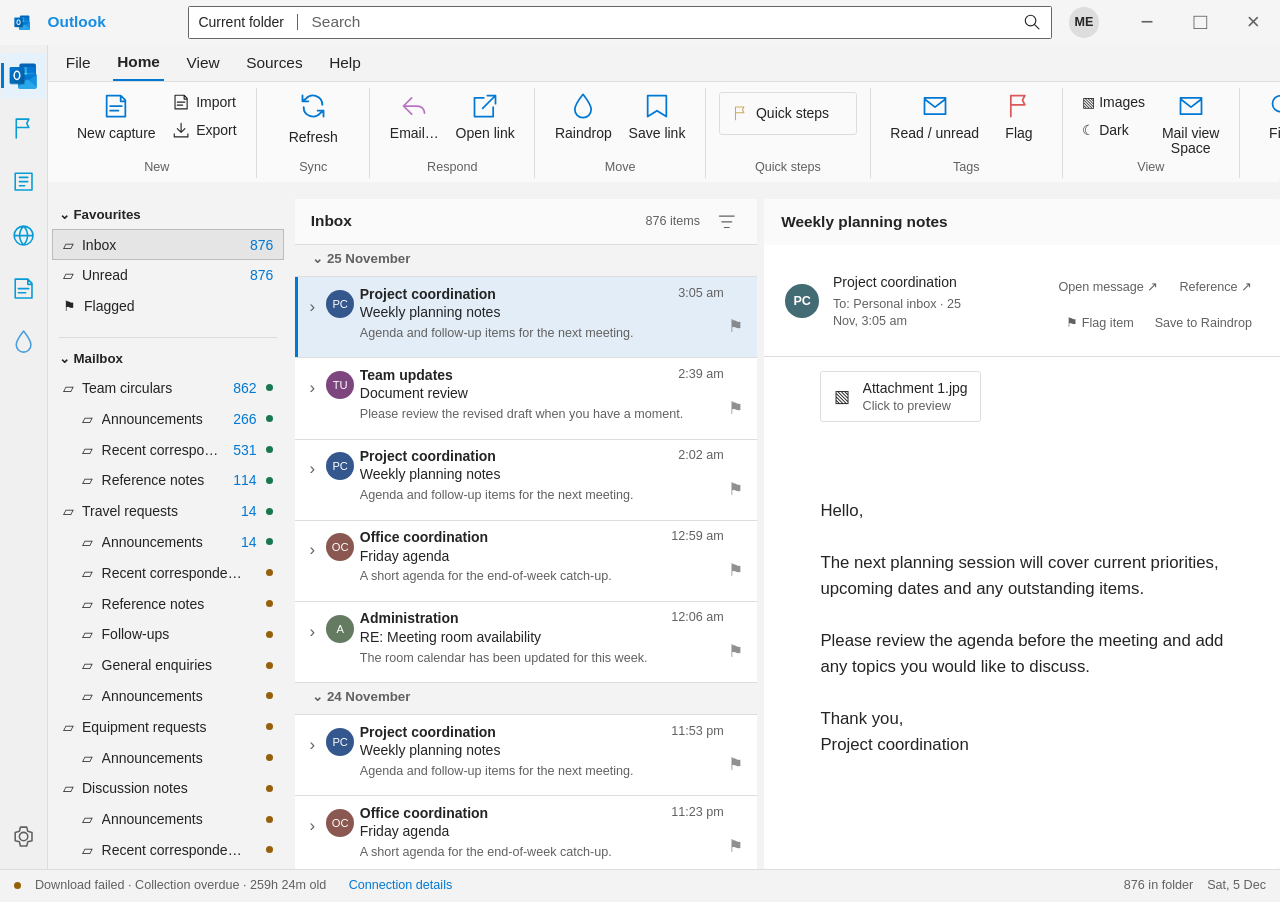
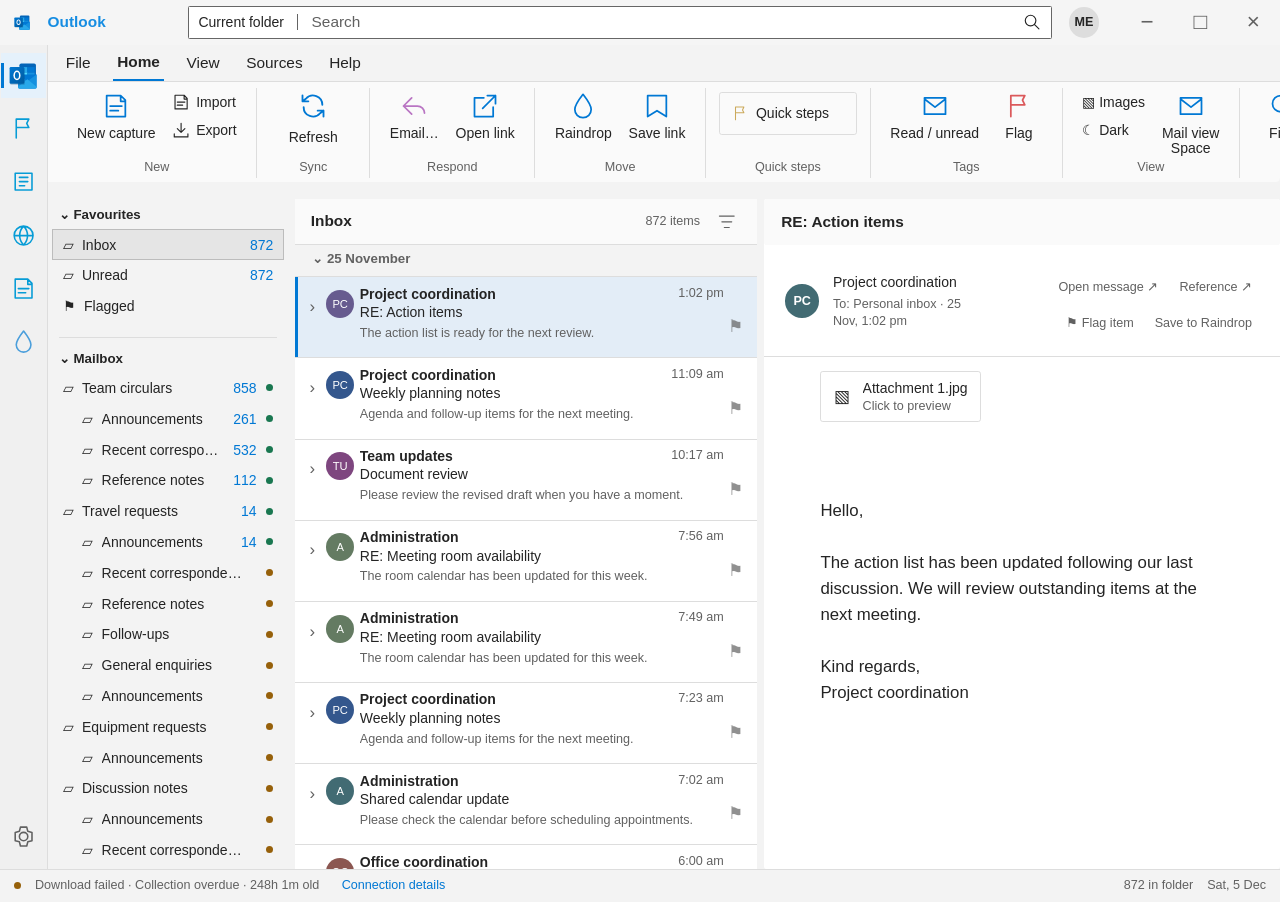
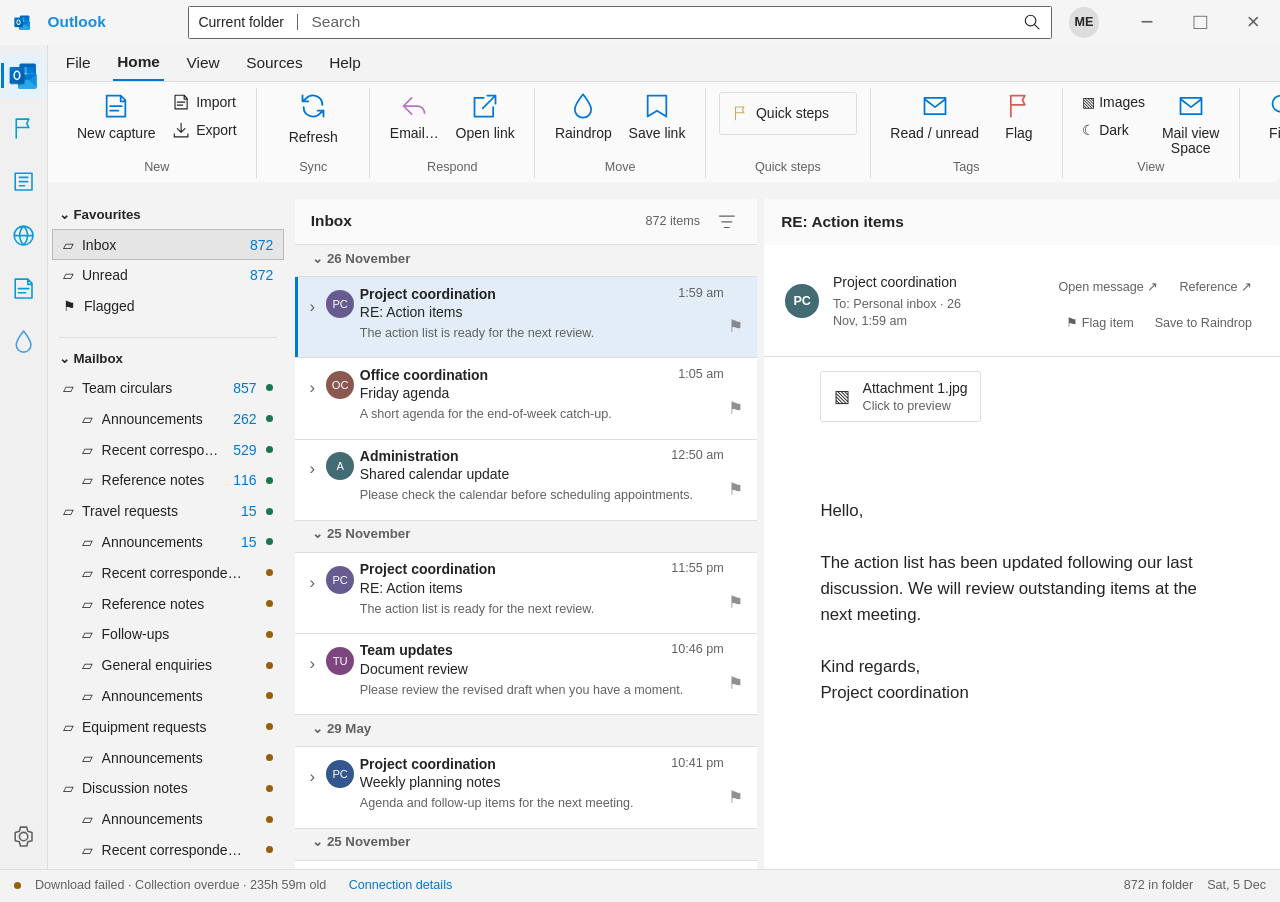
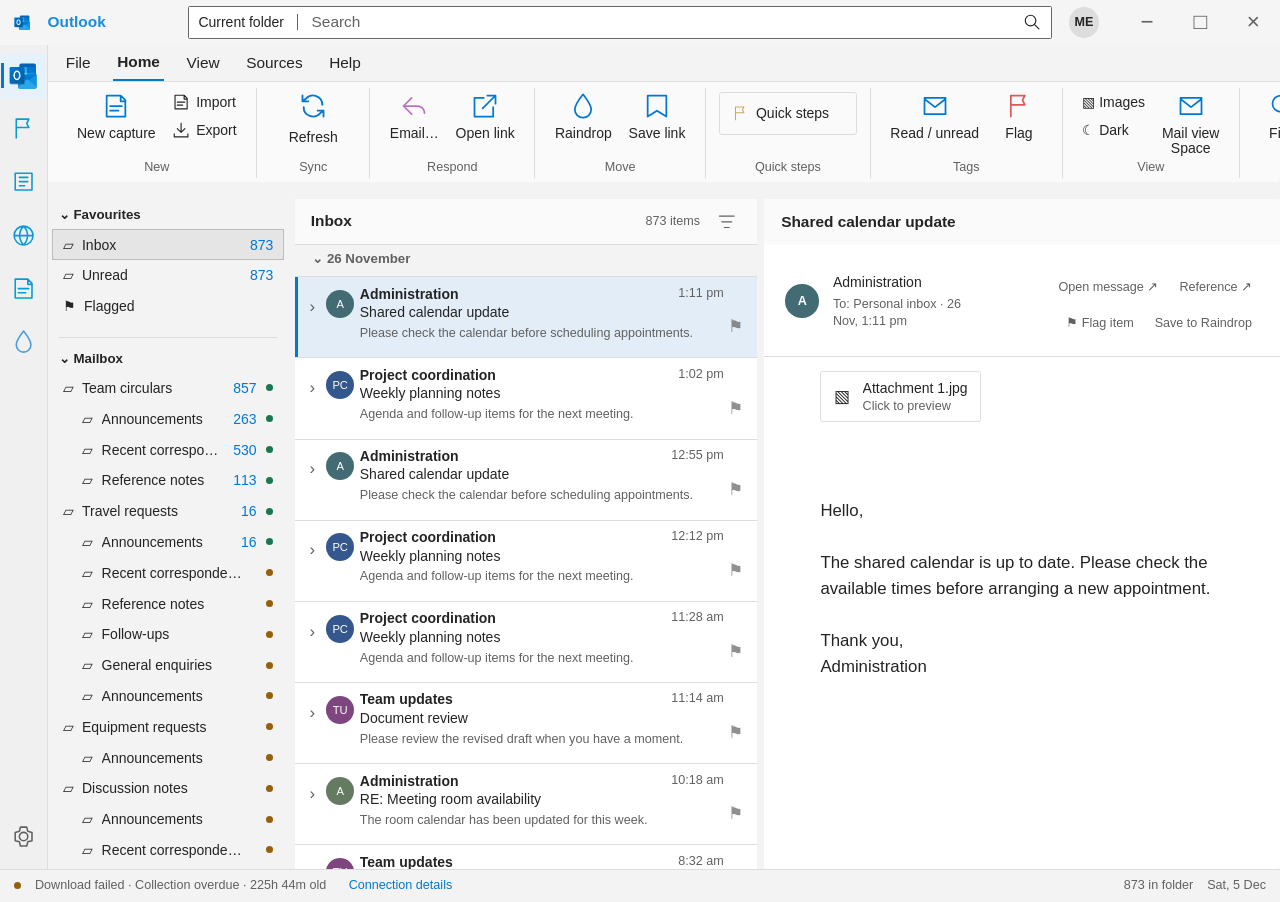
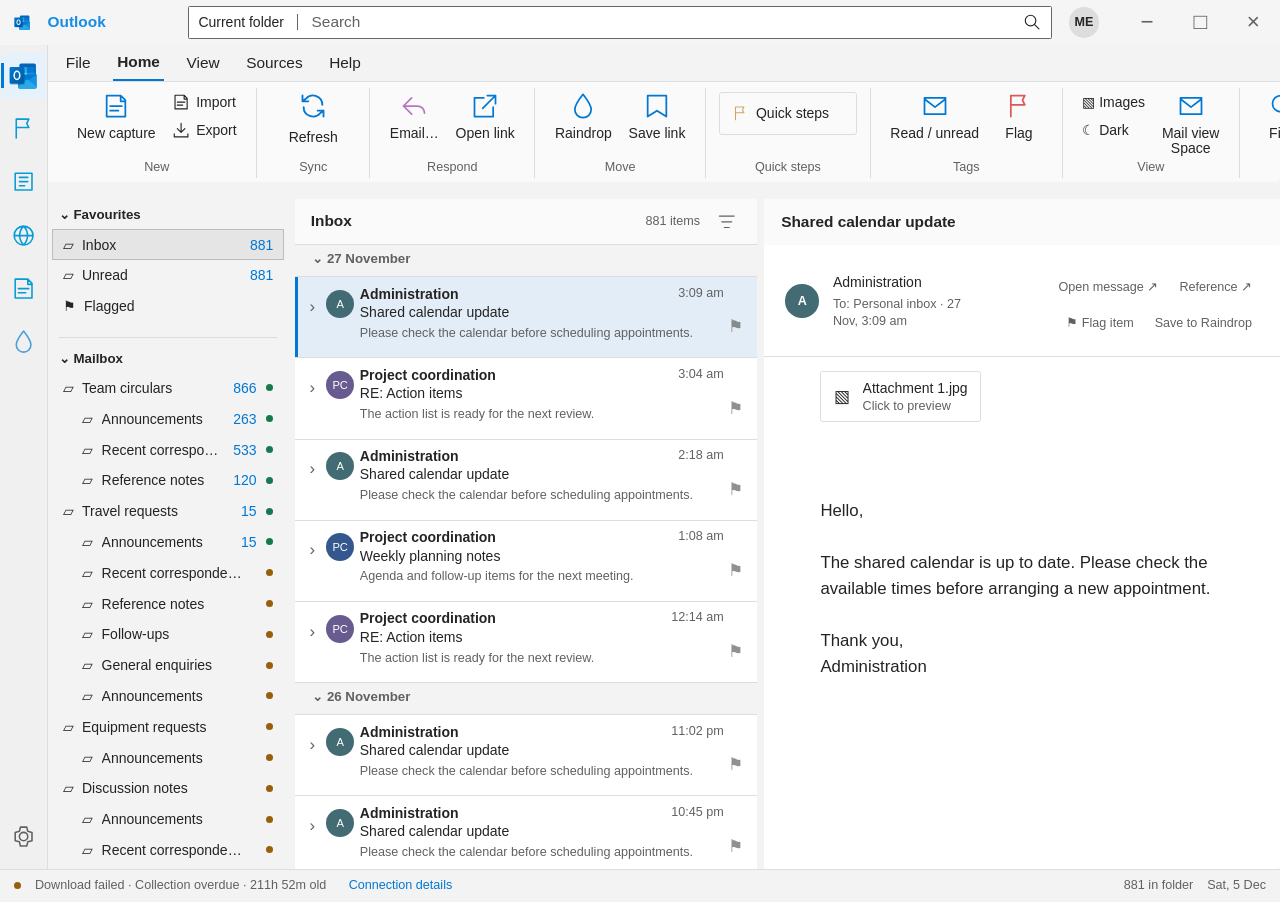
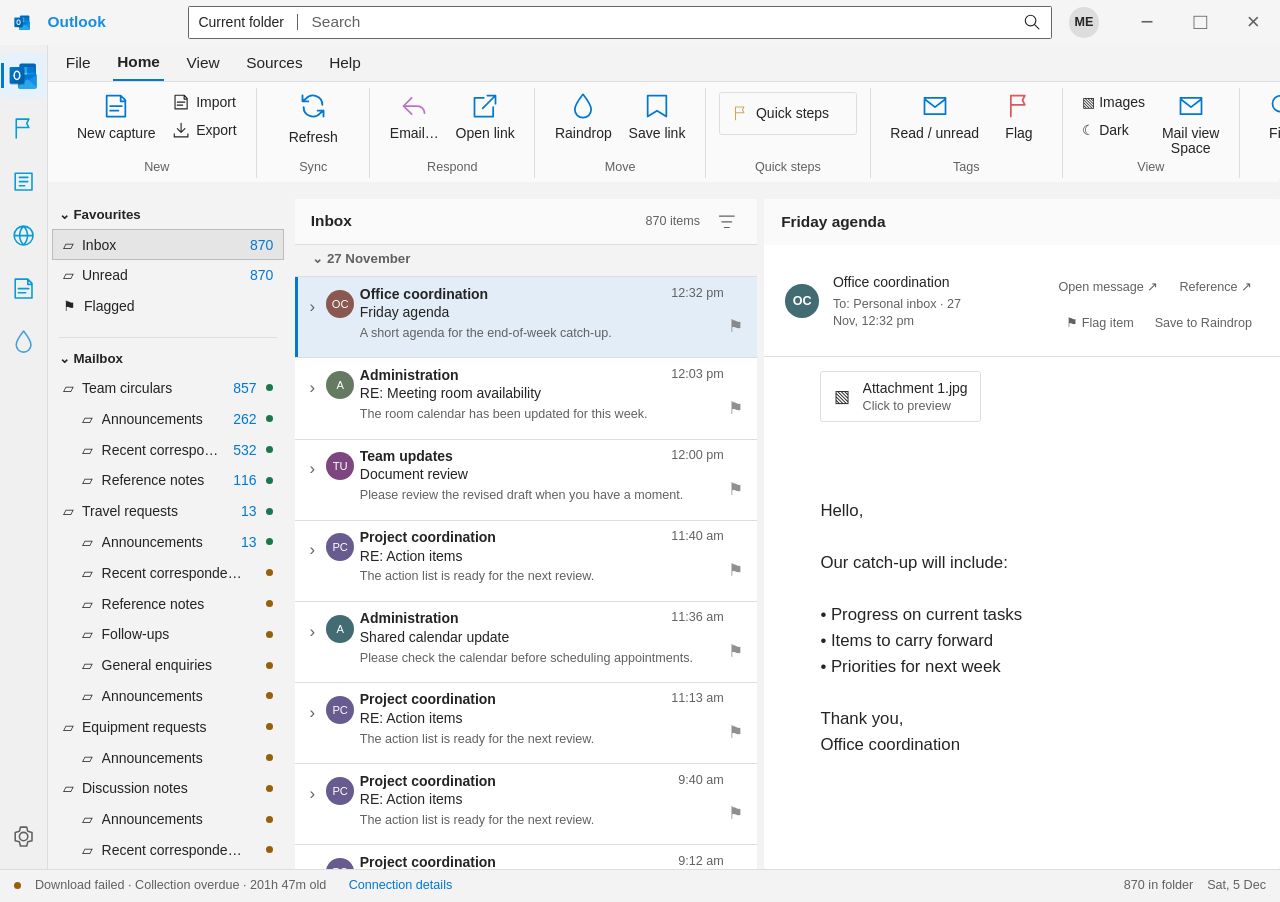
